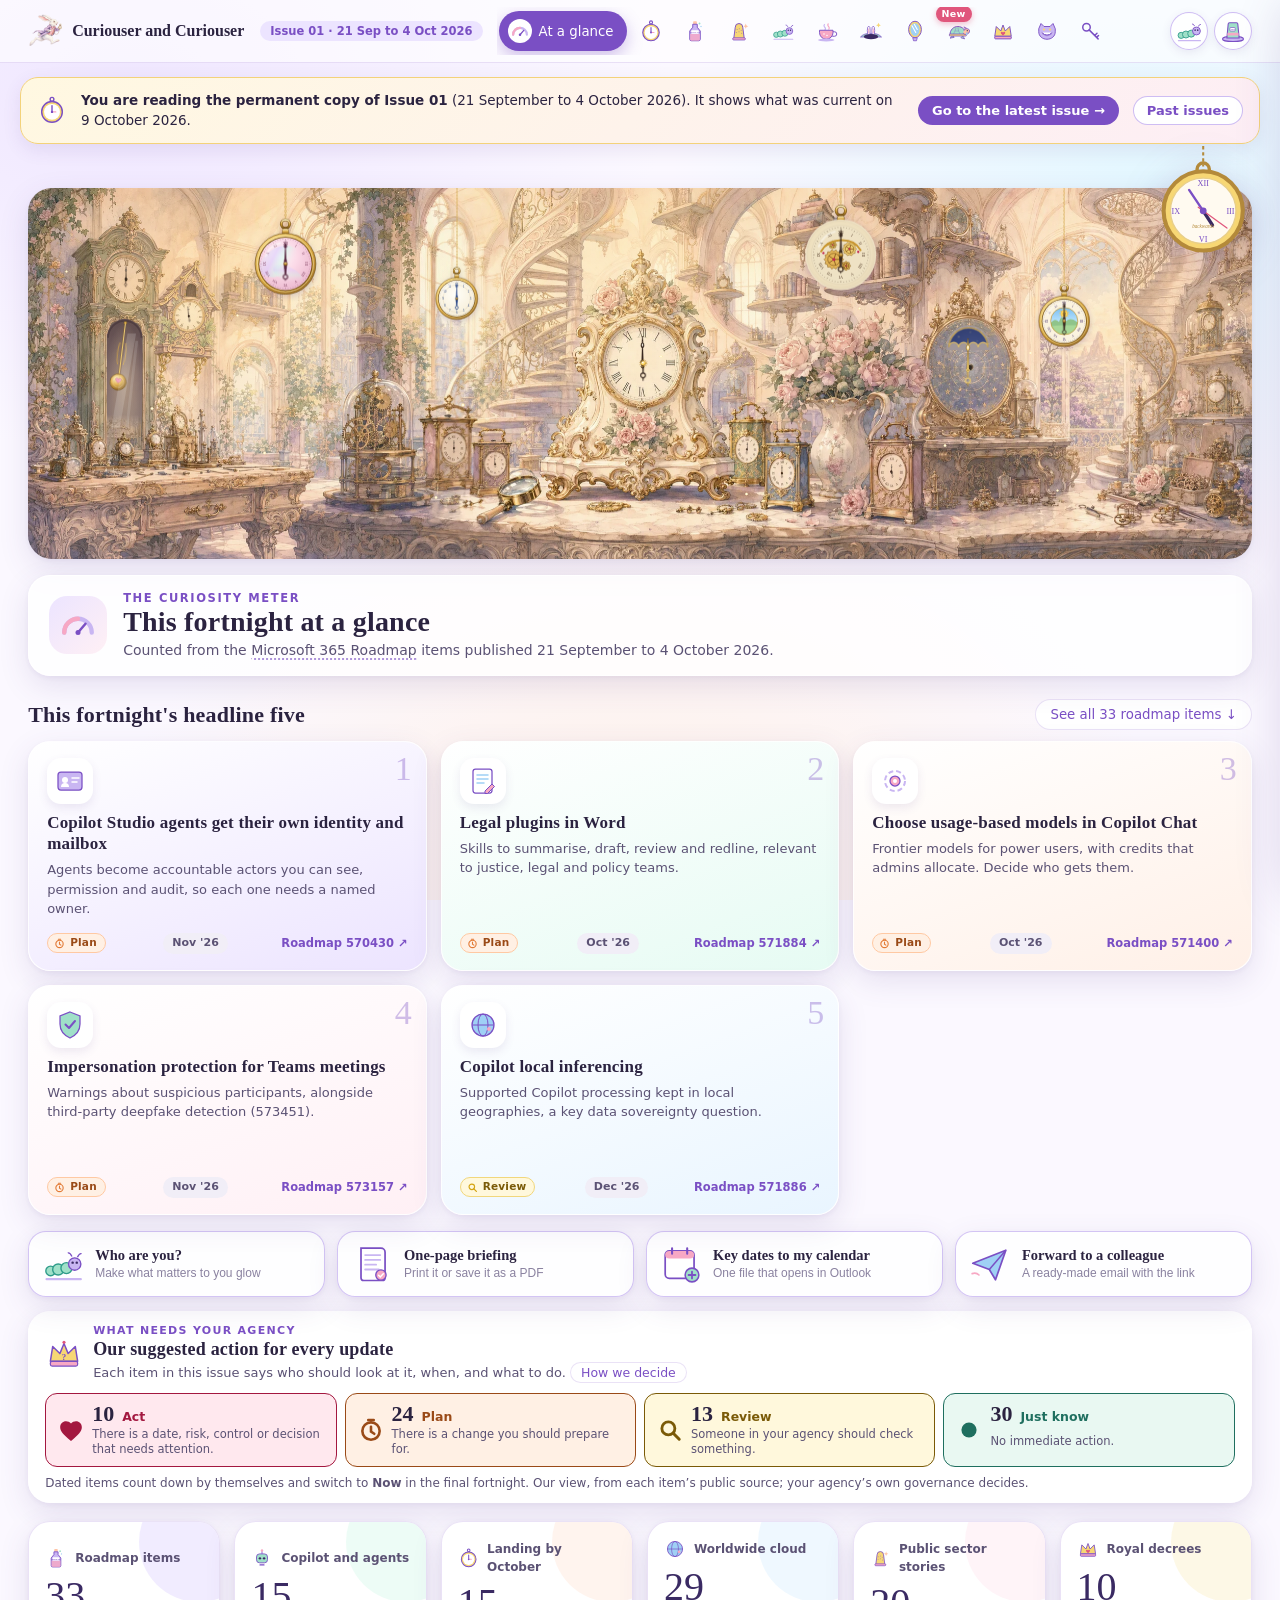
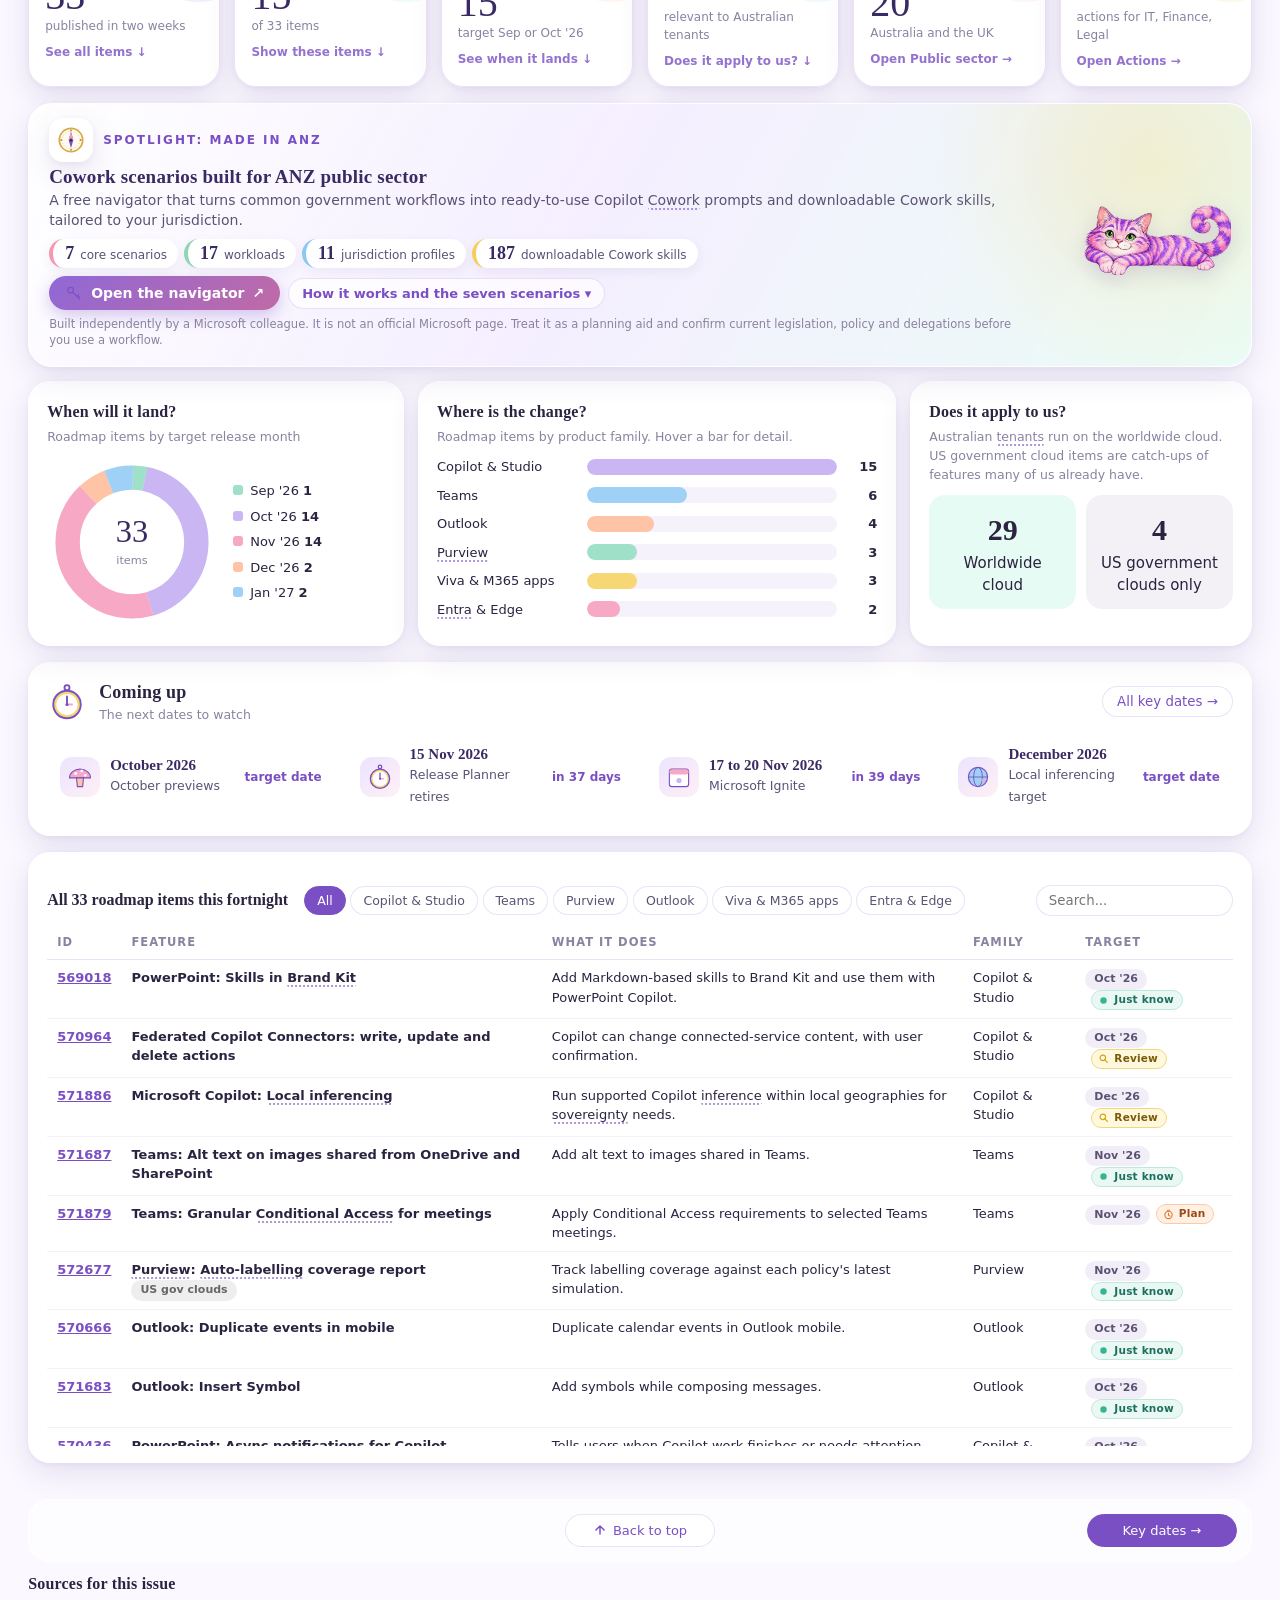
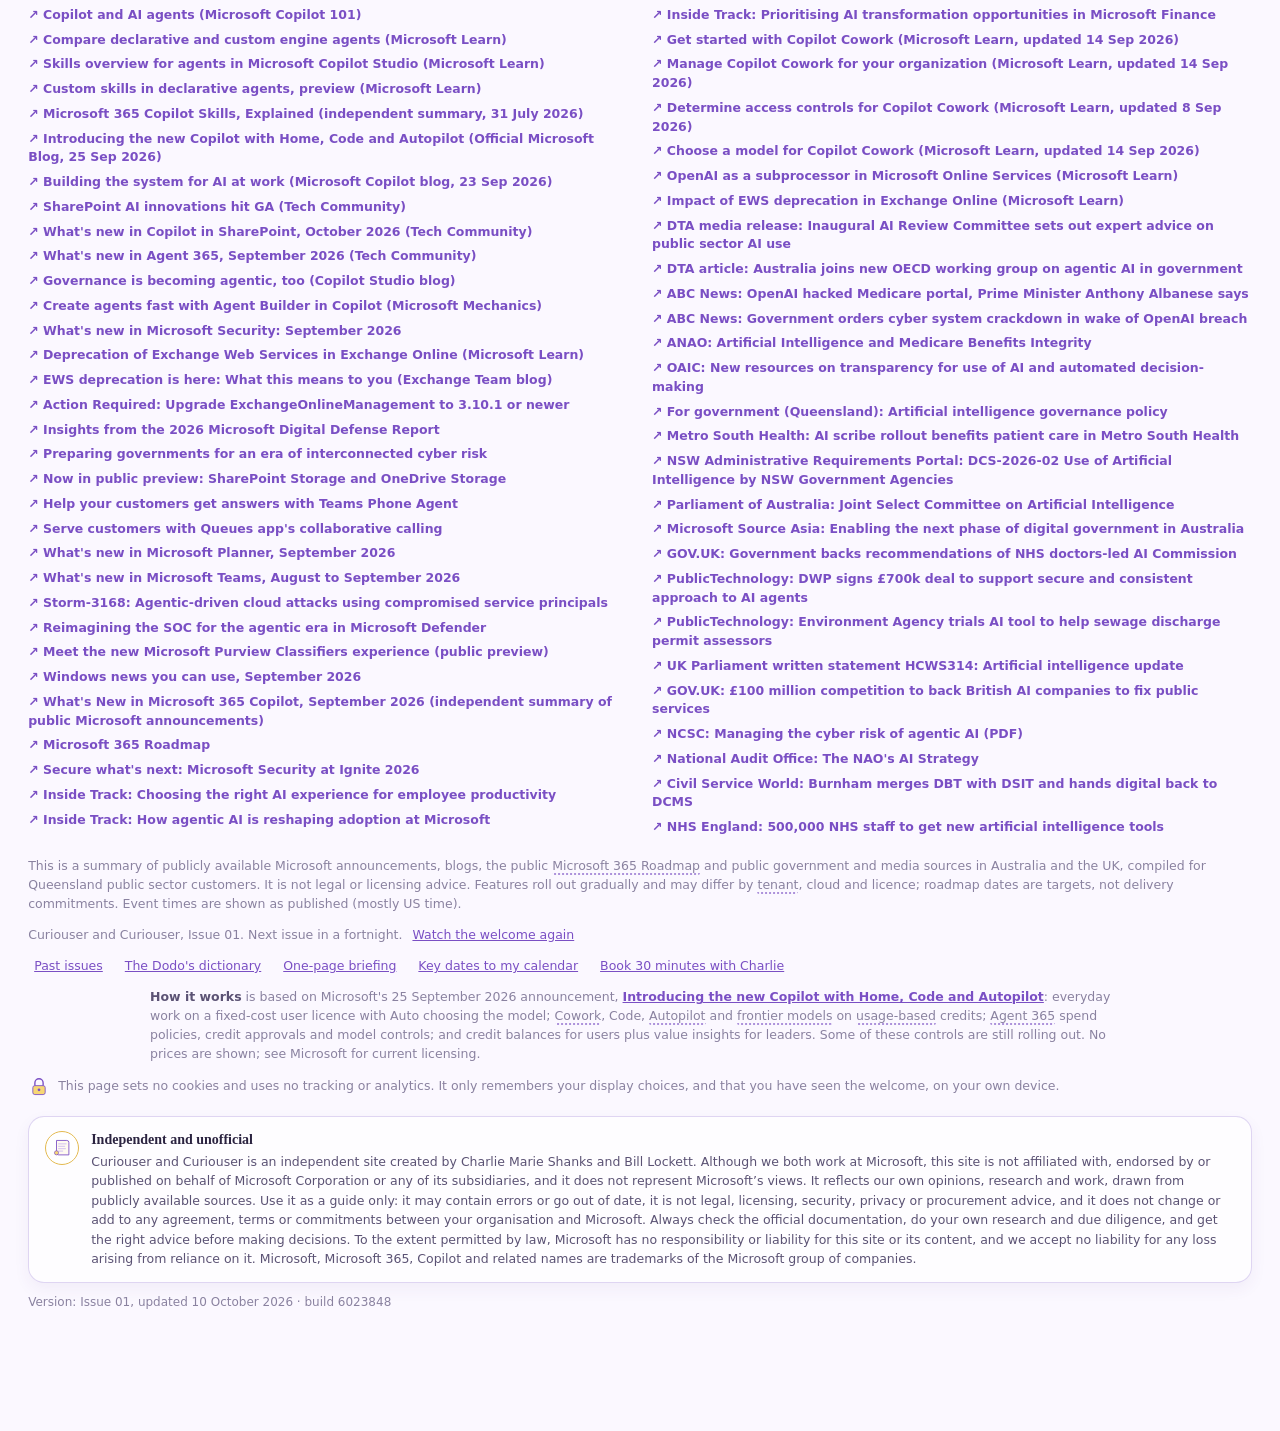
==== issue-01.html @ 0a346a63 "Add files via upload" ====
<!DOCTYPE html>
<html lang="en-AU" dir="ltr">
<head><meta charset="utf-8"><meta name="viewport" content="width=device-width,initial-scale=1"><meta name="color-scheme" content="light">
<meta name="description" content="What&#x27;s new in Microsoft AI, and what it means for Queensland public sector agencies. Issue 01 covers 21 September to 4 October 2026. Built from public sources."><meta name="theme-color" content="#c9b6f2"><link rel="icon" type="image/png" sizes="32x32" href="[data-uri]"><link rel="icon" type="image/png" sizes="16x16" href="[data-uri]"><link rel="icon" type="image/png" sizes="96x96" href="assets/favicon-96.2135ca003a.png"><link rel="apple-touch-icon" sizes="180x180" href="assets/apple-touch-180.22fc357d3d.png">
<meta property="og:type" content="website"><meta property="og:site_name" content="Curiouser and Curiouser"><meta property="og:title" content="Curiouser and Curiouser | Issue 01"><meta property="og:description" content="What&#x27;s new in Microsoft AI, and what it means for Queensland public sector agencies. Issue 01 covers 21 September to 4 October 2026. Built from public sources."><meta property="og:url" content="https://www.curiouserandcuriouser.com.au/"><meta property="og:image" content="https://www.curiouserandcuriouser.com.au/preview.jpg"><meta property="og:image:width" content="1200"><meta property="og:image:height" content="630"><meta property="og:image:alt" content="A Wonderland garden of giant flowers and topiary animals, with the title Curiouser and Curiouser"><meta property="og:locale" content="en_AU">
<meta name="twitter:card" content="summary_large_image"><meta name="twitter:title" content="Curiouser and Curiouser | Issue 01"><meta name="twitter:description" content="What&#x27;s new in Microsoft AI, and what it means for Queensland public sector agencies. Issue 01 covers 21 September to 4 October 2026. Built from public sources."><meta name="twitter:image" content="https://www.curiouserandcuriouser.com.au/preview.jpg">
<script>(function(){try{var P=location.pathname;if(/^https?:$/.test(location.protocol)&&/^\/[^\/.]+$/.test(P)&&!/^\/issue-\d+$/i.test(P))history.replaceState(null,'',P+'/'+location.search+location.hash)}catch(e){}var R=document.documentElement;R.classList.add('ccload');try{var th=localStorage.getItem('cc-theme');if(th==='dark'||(th==='auto'&&matchMedia('(prefers-color-scheme: dark)').matches)){R.classList.add('ccdark');document.write('<link rel="stylesheet" id="ccdarkcss" href="assets/dark.e14eb0d297.css">')}}catch(e){}try{if(localStorage.getItem('cc-calm')==='1')R.classList.add('calm')}catch(e){}try{if(location.hash==='#welcome'||!localStorage.getItem('cc-intro-issue-01'))R.classList.add('ccpre')}catch(e){R.classList.add('ccpre')}
/* lighter effects for modest computers: no graphics chip (virtual desktops), very few cores or little memory. cc-lite 1 forces on, 0 forces off */
var lite=false,why='';try{var f=localStorage.getItem('cc-lite');if(f==='1'){lite=true;why='chosen'}else if(f!=='0'){var n=navigator,c=n.hardwareConcurrency||8,m=n.deviceMemory||0;if(c<=2||(m&&m<=2)||(c<=4&&m&&m<=4)){lite=true;why='device'}if(!lite){var cv=document.createElement('canvas'),gl=cv.getContext('webgl')||cv.getContext('experimental-webgl');if(!gl){lite=true;why='nogl'}else{var d=gl.getExtension('WEBGL_debug_renderer_info'),r=d?String(gl.getParameter(d.UNMASKED_RENDERER_WEBGL)):'';if(/SwiftShader|llvmpipe|softpipe|Basic Render|Software/i.test(r)){lite=true;why='software'}var lc=gl.getExtension('WEBGL_lose_context');if(lc)lc.loseContext()}}}}catch(e){}if(lite){R.classList.add('lite');window.CC_LITE=why}
window.ccP=function(x){var b=document.getElementById('cclbar');if(b)b.style.width=Math.max(6,Math.round(x*100))+'%'};
addEventListener('load',function(){setTimeout(function(){R.classList.remove('ccload');if(!document.getElementById('ix')&&!window.CC_IX_WAIT)R.classList.remove('ccpre')},1500)});})();</script>
<style>#ccl{display:none}html.ccload #ccl,html.ccpre #ccl{display:grid}html.ccload body>*:not(#ccl):not(#ix),html.ccpre body>*:not(#ccl):not(#ix){visibility:hidden!important}html.ccload body,html.ccpre body{background:#fffaf3!important;overflow:hidden}
#ccl{position:fixed;inset:0;z-index:4900;place-items:center;background:radial-gradient(circle at 50% 42%,#ffffff 0%,#fffaf3 42%,#f4ecff 100%);font-family:Georgia,'Times New Roman',serif;color:#3a2a63;transition:opacity .45s ease}
html.ccl-out #ccl{opacity:0;pointer-events:none}
html.ccdark #ccl{background:radial-gradient(circle at 50% 42%,#2a2140 0%,#1b1626 46%,#120f1c 100%);color:#efe8ff}html.ccdark.ccload body,html.ccdark.ccpre body{background:#1b1626!important}html.ccdark .cclc .k{color:#b9a3f2}html.ccdark .cclm{color:#c9bfe0}html.ccdark .cclm2{color:#a59cbc}html.ccdark .cclb{background:rgba(185,163,242,.18)}
.cclc{display:flex;flex-direction:column;align-items:center;gap:10px;text-align:center;padding:24px}
.cclcat{width:96px;height:56px;margin-bottom:-6px}.cclcat .ccg,.cclcat .cce,.cclcat .cco{opacity:0;animation:cclin .7s forwards}.cclcat .ccg{animation-delay:.25s}.cclcat .cce{animation-delay:1.2s}.cclcat .cco{animation-delay:2.4s;animation-duration:1.4s}
.cclw{width:84px;height:84px;filter:drop-shadow(0 6px 14px rgba(84,58,140,.18))}.cclw .h{transform-origin:42px 50px;animation:cclh 3s linear infinite}.cclw .h2{animation-duration:36s}@keyframes cclh{to{transform:rotate(360deg)}}
.cclc b{font:700 26px/1.15 Georgia,serif;letter-spacing:.3px}.cclc .k{font:700 11.5px/1 'Segoe UI',system-ui,sans-serif;letter-spacing:2px;text-transform:uppercase;color:#7a4fc4}
.cclm{font:italic 16px/1.4 Georgia,serif;color:#5b5274}.cclm2{font:13px/1.4 'Segoe UI',system-ui,sans-serif;color:#8a82a0;opacity:0;animation:cclin .8s 7s forwards}@keyframes cclin{to{opacity:1}}
.cclb{width:200px;height:6px;border-radius:99px;background:rgba(122,79,196,.14);overflow:hidden;margin-top:4px}.cclb i{display:block;height:100%;width:6%;border-radius:inherit;background:linear-gradient(90deg,#c9b6f2,#7a4fc4);transition:width .5s ease}
@media (prefers-reduced-motion:reduce){.cclw .h{animation:none}.cclcat .ccg,.cclcat .cce,.cclcat .cco{animation:none;opacity:1}}</style>
<title>Curiouser and Curiouser | Issue 01 | Microsoft AI update for the Queensland public sector</title>
<style>:root{--ink:#2b2340;--ink2:#5b5274;--mute:#8a82a0;--lilac:#c9b6f2;--lilac2:#ece4ff;--mint:#bfeedd;--mint2:#e6fbf3;--peach:#ffd3bd;--peach2:#fff0e7;--sky:#bfe0fb;--sky2:#e9f5ff;--rose:#f7c3d4;--rose2:#fff0f5;--butter:#fbe7a8;--plum:#7a4fc4;--teal:#2f9c8a;--coral:#e0785e;--glass:rgba(255,255,255,.58);--glass2:rgba(255,255,255,.78);--line:rgba(122,79,196,.16);--shadow:0 10px 30px rgba(84,58,140,.13),0 2px 6px rgba(84,58,140,.06);--r:22px;--bg:#fbf8ff;--card:#fff}
@media (prefers-color-scheme: dark){:root{--bg:#fbf8ff}}
*{box-sizing:border-box}
html{scroll-behavior:smooth}
body{margin:0;font-family:"Segoe UI Variable Text","Segoe UI",system-ui,-apple-system,sans-serif;color:var(--ink);background:var(--bg);font-size:15px;line-height:1.5;overflow-x:hidden}
body:before{content:"";position:fixed;inset:0;z-index:-2;background:radial-gradient(900px 600px at 10% 10%,#efe6ff 0,transparent 60%),radial-gradient(800px 600px at 90% 20%,#e3f7ff 0,transparent 60%),radial-gradient(900px 700px at 50% 100%,#fff0e6 0,transparent 60%),var(--bg)}
a{color:var(--plum)}
h1,h2,h3,h4{font-family:"Georgia","Iowan Old Style","Palatino Linotype",serif;font-weight:600;margin:0;letter-spacing:.2px}
.wrap{max-width:1320px;margin:0 auto;padding:0 24px}
/* nav */
.nav{position:sticky;top:0;z-index:50;backdrop-filter:blur(14px) saturate(1.4);-webkit-backdrop-filter:blur(14px) saturate(1.4);background:rgba(255,255,255,.62);border-bottom:1px solid var(--line)}
.nav .wrap{display:flex;align-items:center;gap:14px;height:58px}
.brand{display:flex;align-items:center;gap:10px;font-family:Georgia,serif;font-weight:700;white-space:nowrap}
.brand svg{width:30px;height:30px}
.navlinks{display:flex;gap:4px;overflow-x:auto;scrollbar-width:none;margin-inline-start:auto}
.navlinks::-webkit-scrollbar{display:none}
.navlinks a{white-space:nowrap;text-decoration:none;color:var(--ink2);font-size:13px;padding:7px 11px;border-radius:999px;transition:.25s}
.navlinks a:hover,.navlinks a.on{background:var(--lilac2);color:var(--plum)}
.progress{position:absolute;left:0;bottom:-1px;height:3px;background:linear-gradient(90deg,var(--lilac),var(--rose),var(--peach),var(--mint));width:0}
/* hero */
.hero{position:relative;min-height:640px;display:flex;align-items:flex-end;overflow:hidden}
.hero .bg{position:absolute;inset:0;background-size:cover;background-position:center 60%;transform:scale(1.08);animation:drift 26s ease-in-out infinite alternate}
@keyframes drift{to{transform:scale(1.16) translate(-1.5%,-1%)}}
.hero:after{content:"";position:absolute;inset:0;background:linear-gradient(180deg,rgba(255,255,255,.0) 0%,rgba(251,248,255,.15) 45%,rgba(251,248,255,.95) 100%)}
.hero .wrap{position:relative;z-index:2;width:100%;padding-bottom:40px}
.issue{display:inline-flex;gap:10px;align-items:center;background:var(--glass2);border:1px solid rgba(255,255,255,.9);border-radius:999px;padding:6px 14px 6px 8px;font-size:13px;box-shadow:var(--shadow)}
.issue b{background:var(--plum);color:#fff;border-radius:999px;padding:2px 10px}
.hero h1{font-size:clamp(44px,7vw,92px);line-height:.98;margin:18px 0 8px;color:#3a2a63;text-shadow:0 2px 0 rgba(255,255,255,.7)}
.hero h1 span{display:inline-block;animation:bob 4s ease-in-out infinite}
.hero h1 span:nth-child(2){animation-delay:.6s;font-style:italic;color:var(--plum)}
@keyframes bob{50%{transform:translateY(-6px) rotate(-1deg)}}
.hero p.lede{font-size:19px;max-width:720px;color:var(--ink2);margin:0 0 22px}
.heads{display:grid;grid-template-columns:repeat(3,1fr);gap:16px}
.head{background:var(--glass2);backdrop-filter:blur(12px);-webkit-backdrop-filter:blur(12px);border:1px solid rgba(255,255,255,.9);border-radius:var(--r);padding:16px 18px;box-shadow:var(--shadow);position:relative;transition:transform .35s}
.head:hover{transform:translateY(-6px) rotate(-.4deg)}
.head .n{font-family:Georgia,serif;font-size:34px;color:var(--plum);line-height:1;opacity:.35;position:absolute;inset-inline-end:14px;top:10px}
.head h3{font-size:18px;margin:6px 0 4px}
.head p{margin:0;color:var(--ink2);font-size:14px}
.watch{position:absolute;inset-inline-end:5%;top:90px;width:150px;z-index:2;filter:drop-shadow(0 10px 20px rgba(84,58,140,.25));animation:swing 3.2s ease-in-out infinite;transform-origin:50% 0}
@keyframes swing{0%,100%{transform:rotate(7deg)}50%{transform:rotate(-7deg)}}
.watch .hand{transform-origin:75px 95px;animation:tick 6s steps(60) infinite}
.watch .hand2{transform-origin:75px 95px;animation:tick 60s linear infinite}
@keyframes tick{to{transform:rotate(360deg)}}
.rabbit{position:absolute;bottom:150px;z-index:2;width:70px;animation:hop 14s linear infinite}
@keyframes hop{0%{left:-90px}100%{left:110%}}
.rabbit svg{animation:jump .7s ease-in-out infinite}
@keyframes jump{50%{transform:translateY(-22px) rotate(-6deg)}}
/* falling things */
.faller{position:fixed;top:-40px;z-index:-1;pointer-events:none;opacity:.55;animation:fall linear infinite}
@keyframes fall{to{transform:translateY(110vh) rotate(540deg)}}
/* sections */
section.sec{position:relative;padding:34px 0 30px;scroll-margin-top:64px}
.banner{position:relative;height:190px;border-radius:28px;overflow:hidden;margin-bottom:-70px;box-shadow:var(--shadow)}
.banner .img{position:absolute;inset:-20px 0;background-size:cover;background-position:center;will-change:transform}
.banner:after{content:"";position:absolute;inset:0;background:linear-gradient(180deg,rgba(255,255,255,0) 30%,rgba(251,248,255,.85))}
.sechead{position:relative;z-index:2;display:flex;align-items:center;gap:16px;background:var(--glass2);backdrop-filter:blur(14px);-webkit-backdrop-filter:blur(14px);border:1px solid rgba(255,255,255,.95);border-radius:var(--r);padding:14px 20px;margin:0 22px 22px;box-shadow:var(--shadow)}
.sechead .ico{width:58px;height:58px;flex:none;border-radius:18px;display:grid;place-items:center;background:linear-gradient(135deg,var(--lilac2),var(--rose2))}
.sechead .ico svg{width:40px;height:40px}
.sechead .k{font-size:11.5px;text-transform:uppercase;letter-spacing:1.6px;color:var(--plum);font-weight:700}
.sechead h2{font-size:28px;line-height:1.1}
.sechead p{margin:2px 0 0;color:var(--ink2);font-size:14px}
.sechead .top{margin-inline-start:auto;flex:none;text-decoration:none;font-size:12.5px;color:var(--plum);background:#fff;border:1px solid var(--line);border-radius:999px;padding:7px 12px;display:flex;gap:6px;align-items:center;transition:.25s}
.sechead .top:hover{background:var(--plum);color:#fff}
.sechead .top svg{width:14px;height:14px;animation:upbob 1.6s ease-in-out infinite}
@keyframes upbob{50%{transform:translateY(-3px)}}
/* icon animations */
.a-float{animation:float 3.4s ease-in-out infinite}
@keyframes float{50%{transform:translateY(-4px) rotate(3deg)}}
.a-spin{animation:spin 9s linear infinite;transform-origin:center;transform-box:fill-box}
@keyframes spin{to{transform:rotate(360deg)}}
.a-wobble{animation:wobble 2.6s ease-in-out infinite;transform-origin:center bottom;transform-box:fill-box}
@keyframes wobble{0%,100%{transform:rotate(-6deg)}50%{transform:rotate(6deg)}}
.a-pulse{animation:pulse 2.2s ease-in-out infinite;transform-origin:center;transform-box:fill-box}
@keyframes pulse{50%{transform:scale(1.12)}}
.a-blink{animation:blink 4s ease-in-out infinite}
@keyframes blink{0%,90%,100%{opacity:1}45%{opacity:.25}}
.a-steam{animation:steam 2.4s ease-in-out infinite}
@keyframes steam{0%{opacity:0;transform:translateY(4px)}50%{opacity:1}100%{opacity:0;transform:translateY(-6px)}}
.a-grin{animation:grin 5s ease-in-out infinite}
@keyframes grin{0%,100%{opacity:1}50%{opacity:.15}}
.a-crawl{animation:crawl 1.4s ease-in-out infinite;transform-box:fill-box;transform-origin:center}
@keyframes crawl{50%{transform:scaleX(1.08) translateY(-1px)}}
/* glass card */
.glass{background:var(--glass);backdrop-filter:blur(14px) saturate(1.3);-webkit-backdrop-filter:blur(14px) saturate(1.3);border:1px solid rgba(255,255,255,.9);border-radius:var(--r);box-shadow:var(--shadow)}
.reveal{opacity:0;transform:translateY(26px) scale(.98);transition:opacity .7s ease,transform .7s cubic-bezier(.2,.8,.2,1)}
.reveal.in{opacity:1;transform:none}
/* KPI */
.kpis{display:grid;grid-template-columns:repeat(6,1fr);gap:14px;margin-bottom:16px}
.kpi{padding:16px;position:relative;overflow:hidden;cursor:default}
.kpi .kl{font-size:12px;color:var(--ink2);font-weight:600;display:flex;gap:8px;align-items:center}
.kpi .kl svg{width:22px;height:22px}
.kpi .kv{font-family:Georgia,serif;font-size:40px;line-height:1.05;margin-top:6px;color:#3a2a63}
.kpi .ks{font-size:12px;color:var(--mute)}
.kpi:before{content:"";position:absolute;width:120px;height:120px;border-radius:50%;inset-inline-end:-40px;top:-40px;background:var(--c,var(--lilac2));opacity:.7;transition:.5s}
.kpi:hover:before{transform:scale(1.6)}
.kpi>*{position:relative}
.charts{display:grid;grid-template-columns:1.1fr 1.4fr 1fr;gap:14px}
.chart{padding:18px}
.chart h4{font-size:16px;margin-bottom:4px}
.chart .sub{font-size:12.5px;color:var(--mute);margin-bottom:10px}
.donut{display:flex;align-items:center;gap:16px}
.donut svg{width:170px;height:170px;flex:none}
.legend{display:grid;gap:6px;font-size:13px}
.legend span{display:inline-block;width:10px;height:10px;border-radius:3px;margin-inline-end:7px}
.bars{display:grid;gap:9px}
.bar{display:grid;grid-template-columns:140px 1fr 30px;align-items:center;gap:10px;font-size:13px}
.bar .tr{height:16px;background:rgba(122,79,196,.07);border-radius:9px;overflow:hidden}
.bar .fl{height:100%;width:0;border-radius:9px;transition:width 1.4s cubic-bezier(.2,.8,.2,1)}
.bar b{text-align:end}
.cloudsplit{display:flex;gap:10px;margin-top:8px}
.cloudsplit div{flex:1;border-radius:16px;padding:12px;text-align:center}
.cloudsplit b{display:block;font-family:Georgia,serif;font-size:30px}
.tip{position:fixed;z-index:200;pointer-events:none;background:#2b2340;color:#fff;font-size:12.5px;padding:8px 11px;border-radius:10px;max-width:280px;opacity:0;transform:translateY(6px);transition:opacity .15s,transform .15s;box-shadow:0 8px 20px rgba(0,0,0,.2)}
.tip.on{opacity:1;transform:none}
/* roadmap table */
.rmtools{display:flex;gap:8px;flex-wrap:wrap;align-items:center;margin:16px 0 10px}
.chip{border:1px solid var(--line);background:#fff;border-radius:999px;padding:6px 12px;font-size:12.5px;cursor:pointer;color:var(--ink2);transition:.2s;font-family:inherit}
.chip:hover{border-color:var(--plum)}
.chip.on{background:var(--plum);color:#fff;border-color:var(--plum)}
.rmtable{width:100%;border-collapse:separate;border-spacing:0;font-size:13px}
.rmtable th{text-align:start;font-size:11.5px;text-transform:uppercase;letter-spacing:1px;color:var(--mute);padding:8px 10px;border-bottom:1px solid var(--line);position:sticky;top:0;background:rgba(255,255,255,.95)}
.rmtable td{padding:8px 10px;border-bottom:1px solid rgba(122,79,196,.08);vertical-align:top}
.rmtable tr:hover td{background:rgba(201,182,242,.12)}
.rmscroll{max-height:380px;overflow:auto;border-radius:16px}
.pill{display:inline-block;font-size:11px;font-weight:700;border-radius:999px;padding:2px 9px;white-space:nowrap}
.p-ga{background:#d5f5e8;color:#1f7a5f}.p-roll{background:#dcecff;color:#245c9c}.p-prev{background:#fde9cf;color:#9a5a12}.p-front{background:#ece2ff;color:#6a3fb5}.p-priv{background:#ffe0ea;color:#a33b62}.p-plan{background:#f1eef7;color:#5b5274}.p-us{background:#eee;color:#666}
/* timeline */
.tl{position:relative;padding:30px 10px 10px}
.tl svg.track{position:absolute;left:0;top:58px;width:100%;height:40px}
.tlrow{display:grid;grid-template-columns:repeat(7,1fr);gap:10px;position:relative}
.tln{text-align:center;cursor:pointer}
.tln .dot{width:58px;height:58px;margin:0 auto 10px;border-radius:50%;background:#fff;border:3px solid var(--lilac);display:grid;place-items:center;position:relative;transition:.3s;box-shadow:var(--shadow)}
.tln .dot svg{width:30px;height:30px}
.tln:hover .dot{transform:scale(1.12) rotate(-6deg);border-color:var(--plum)}
.tln.past .dot{border-color:var(--mint);background:var(--mint2)}
.tln .dd{font-family:Georgia,serif;font-size:15px;font-weight:700}
.tln .lab{font-size:13px;font-weight:600;margin:2px 0}
.tln .cd{font-size:11.5px;color:var(--plum);font-weight:700}
.tln .tx{font-size:12.5px;color:var(--ink2);max-height:0;overflow:hidden;transition:max-height .5s;margin-top:4px}
.tln.open .tx,.tln:hover .tx{max-height:160px}
/* masonry */
.filters{display:flex;gap:8px;flex-wrap:wrap;margin:0 0 16px}
.masonry{columns:4 270px;column-gap:16px}
.flip{break-inside:avoid;margin-bottom:16px;perspective:1200px;cursor:pointer;display:block}
.flip .in{position:relative;transition:transform .8s cubic-bezier(.2,.8,.2,1);transform-style:preserve-3d;display:grid}
.flip.f .in{transform:rotateY(180deg)}
.flip .fc,.flip .bc{grid-area:1/1;backface-visibility:hidden;-webkit-backface-visibility:hidden;border-radius:var(--r);padding:16px 18px 14px;background:var(--glass2);border:1px solid rgba(255,255,255,.95);box-shadow:var(--shadow);display:flex;flex-direction:column}
.flip .bc{transform:rotateY(180deg);background:linear-gradient(160deg,#fff 0,var(--tc2,#f6f0ff) 100%)}
.flip .fc:before{content:"";position:absolute;inset:0 0 auto 0;height:6px;border-radius:var(--r) var(--r) 0 0;background:var(--tc,var(--lilac))}
.flip.h1 .fc,.flip.h1 .bc{min-height:210px}.flip.h2 .fc,.flip.h2 .bc{min-height:250px}.flip.h3 .fc,.flip.h3 .bc{min-height:290px}
.flip:hover .fc{transform:translateY(-3px)}
.ftop{display:flex;gap:10px;align-items:center;margin-bottom:8px}
.ftop .ti{width:44px;height:44px;border-radius:14px;display:grid;place-items:center;background:var(--tc2,#f3edff);flex:none}
.ftop .ti svg{width:30px;height:30px}
.ftop .pr{font-size:11px;text-transform:uppercase;letter-spacing:1.2px;color:var(--mute);font-weight:700}
.flip h3{font-size:17.5px;line-height:1.25;margin-bottom:6px}
.flip p{margin:0 0 8px;font-size:13.5px;color:var(--ink2)}
.flip .meta{margin-top:auto;display:flex;justify-content:space-between;align-items:center;gap:8px;font-size:11.5px;color:var(--mute)}
.flip .why{font-size:11px;text-transform:uppercase;letter-spacing:1.3px;font-weight:800;color:var(--plum);margin-bottom:6px}
.flip .bc p{font-size:14px;color:var(--ink)}
.more{border:0;background:var(--plum);color:#fff;border-radius:999px;padding:6px 12px;font-size:12px;cursor:pointer;font-family:inherit;display:inline-flex;gap:6px;align-items:center}
.more:hover{filter:brightness(1.1)}
.hint{font-size:11px;color:var(--mute);display:flex;gap:5px;align-items:center}
.hint svg{width:13px;height:13px;animation:spin 3s linear infinite}
/* drawer */
.scrim{position:fixed;inset:0;background:rgba(43,35,64,.28);backdrop-filter:blur(3px);opacity:0;pointer-events:none;transition:.35s;z-index:90}
.scrim.on{opacity:1;pointer-events:auto}
.drawer{position:fixed;top:0;inset-inline-end:0;height:100%;width:min(480px,94vw);z-index:100;background:rgba(255,255,255,.92);backdrop-filter:blur(18px);-webkit-backdrop-filter:blur(18px);box-shadow:-20px 0 50px rgba(84,58,140,.2);transform:translateX(105%);transition:transform .55s cubic-bezier(.2,.8,.2,1);display:flex;flex-direction:column;border-radius:28px 0 0 28px}
.drawer.on{transform:none}
.drawer .dh{padding:22px 24px 16px;background:linear-gradient(135deg,var(--lilac2),var(--rose2));border-radius:28px 0 0 0;position:relative}
.drawer .dh svg.big{width:56px;height:56px}
.drawer .dh h3{font-size:24px;margin:8px 0 6px}
.drawer .db{padding:18px 24px;overflow:auto;flex:1}
.drawer .db p{color:var(--ink2)}
.drawer .x{position:absolute;inset-inline-end:16px;top:16px;width:38px;height:38px;border-radius:50%;border:0;background:#fff;cursor:pointer;font-size:20px;color:var(--plum);box-shadow:var(--shadow);transition:.3s}
.drawer .x:hover{transform:rotate(90deg)}
.srcs{list-style:none;padding:0;margin:8px 0 0;display:grid;gap:8px}
.srcs li a{display:block;background:#fff;border:1px solid var(--line);border-radius:14px;padding:9px 12px;font-size:13px;text-decoration:none}
.srcs li a:hover{border-color:var(--plum)}
.dlabel{font-size:11px;text-transform:uppercase;letter-spacing:1.4px;font-weight:800;color:var(--plum);margin:16px 0 4px}
/* journey */
.journey{padding:20px;position:relative;overflow:hidden}
.jpath{width:100%;height:220px;display:block}
.jstages{display:grid;grid-template-columns:repeat(6,1fr);gap:10px;margin-top:-6px}
.jst{padding:12px;border-radius:18px;background:rgba(255,255,255,.7);border:1px solid rgba(255,255,255,.95);cursor:pointer;transition:.3s;text-align:center}
.jst:hover,.jst.on{background:#fff;transform:translateY(-5px);box-shadow:var(--shadow)}
.jst.on{outline:2px solid var(--plum)}
.jst .k{font-size:10.5px;text-transform:uppercase;letter-spacing:1.4px;color:var(--plum);font-weight:800}
.jst h4{font-size:15px;margin:3px 0}
.jst .ji{width:40px;height:40px;margin:0 auto 4px}
.jdetail{margin-top:14px;display:grid;grid-template-columns:1.3fr 1fr;gap:16px;padding:18px;border-radius:20px;background:rgba(255,255,255,.75)}
.jdetail h3{font-size:22px}
.jdetail ul{margin:6px 0 0;padding-inline-start:18px}
.jdetail li{margin:4px 0;font-size:14px}
/* tea party */
.party{display:grid;grid-template-columns:1.15fr .85fr;gap:18px;align-items:center}
.table svg{width:100%;height:auto;display:block}
.seat{cursor:pointer}
.seat circle.s{transition:.3s}
.seat:hover circle.s,.seat.on circle.s{stroke:#7a4fc4;stroke-width:4}
.flow{stroke-dasharray:4 10;animation:flowd 1.4s linear infinite}
@keyframes flowd{to{stroke-dashoffset:-28}}
.seatcard{padding:22px;min-height:300px}
.seatcard h3{font-size:24px;margin:6px 0 10px}
.seatcard .row{display:flex;gap:10px;margin:10px 0}
.seatcard .row svg{width:26px;height:26px;flex:none}
.seatcard .lbl{font-size:11px;text-transform:uppercase;letter-spacing:1.3px;font-weight:800;color:var(--plum)}
/* looking glass */
.lg{display:grid;grid-template-columns:1.3fr 1fr;gap:18px}
.lgstage{padding:16px;position:relative}
.lgstage svg{width:100%;height:auto;display:block}
.lgnode rect{transition:.4s}
.lgnode.on rect{stroke:#7a4fc4;stroke-width:3;filter:drop-shadow(0 6px 10px rgba(122,79,196,.3))}
.lgpanel{padding:22px;display:flex;flex-direction:column}
.lgsteps{display:flex;gap:6px;margin:10px 0 14px}
.lgsteps button{flex:1;height:8px;border:0;border-radius:6px;background:rgba(122,79,196,.15);cursor:pointer;padding:0}
.lgsteps button.on{background:var(--plum)}
.lgpanel h3{font-size:22px;margin-bottom:6px}
.lgctl{margin-top:auto;display:flex;gap:8px}
.btn{border:1px solid var(--line);background:#fff;border-radius:999px;padding:8px 14px;cursor:pointer;font-family:inherit;font-size:13px;color:var(--plum);display:inline-flex;gap:6px;align-items:center}
.btn.p{background:var(--plum);color:#fff;border-color:var(--plum)}
/* court */
.court{columns:3 300px;column-gap:16px}
.decree{break-inside:avoid;margin-bottom:16px;padding:16px 18px;position:relative;transition:.3s}
.decree:hover{transform:translateY(-4px)}
.decree .own{display:inline-flex;gap:6px;align-items:center;font-size:11px;font-weight:800;text-transform:uppercase;letter-spacing:1.2px;border-radius:999px;padding:3px 10px}
.decree h3{font-size:17px;margin:8px 0 6px}
.decree p{margin:0;font-size:13.5px;color:var(--ink2)}
.decree .urg{position:absolute;inset-inline-end:14px;top:14px;display:flex;gap:2px}
.decree .urg svg{width:16px;height:16px}
.decree .done{margin-top:10px;display:flex;justify-content:space-between;align-items:center}
.decree.ticked{opacity:.6}
.decree.ticked h3{text-decoration:line-through}
.tick{display:inline-flex;gap:6px;align-items:center;font-size:12px;color:var(--ink2);cursor:pointer;background:none;border:0;font-family:inherit;padding:0}
.tick i{width:18px;height:18px;border-radius:6px;border:2px solid var(--lilac);display:grid;place-items:center;font-style:normal;color:#fff;font-size:12px;transition:.2s}
.decree.ticked .tick i{background:var(--teal);border-color:var(--teal)}
.courtbar{display:flex;align-items:center;gap:14px;margin-bottom:14px;flex-wrap:wrap}
.meter{flex:1;min-width:200px;height:12px;border-radius:8px;background:rgba(122,79,196,.1);overflow:hidden}
.meter i{display:block;height:100%;width:0;background:linear-gradient(90deg,var(--rose),var(--plum));transition:width .6s}
/* horizon */
.horizon{display:grid;grid-template-columns:repeat(auto-fill,minmax(230px,1fr));gap:14px}
.hz{padding:16px;position:relative;overflow:hidden;animation:fadeHz 7s ease-in-out infinite}
.hz:nth-child(2n){animation-delay:1.4s}.hz:nth-child(3n){animation-delay:2.8s}
@keyframes fadeHz{0%,100%{opacity:1}50%{opacity:.62}}
.hz:hover{animation-play-state:paused;opacity:1}
.hz .w{font-size:11.5px;font-weight:800;color:var(--plum);text-transform:uppercase;letter-spacing:1.1px}
.hz h3{font-size:16.5px;margin:6px 0}
.hz p{font-size:13px;color:var(--ink2);margin:0}
.hz svg.grin{position:absolute;inset-inline-end:-10px;bottom:-14px;width:90px;opacity:.22}
/* events + ask */
.two{display:grid;grid-template-columns:1fr 1fr;gap:18px}
.ev{display:flex;gap:12px;align-items:center;padding:12px 14px;border-radius:16px;background:rgba(255,255,255,.75);margin-bottom:10px;text-decoration:none;color:inherit;transition:.25s;border:1px solid transparent}
.ev:hover{border-color:var(--plum);transform:translateX(4px)}
.ev svg{width:34px;height:34px;flex:none}
.ev b{display:block;font-size:14px}
.ev span{font-size:12px;color:var(--mute)}
.ask{padding:22px}
.ask ol{padding-inline-start:20px;margin:8px 0}
.ask li{margin:8px 0}
.foot{padding:30px 0 60px;font-size:12.5px;color:var(--mute)}
.foot .srcgrid{columns:2 340px;column-gap:24px}
.foot .srcgrid a{display:block;margin:0 0 6px;text-decoration:none;color:var(--ink2);break-inside:avoid}
.foot .srcgrid a:hover{color:var(--plum)}
.fab{position:fixed;inset-inline-end:20px;bottom:20px;z-index:60;width:52px;height:52px;border-radius:50%;background:var(--plum);color:#fff;display:grid;place-items:center;box-shadow:0 10px 24px rgba(122,79,196,.4);text-decoration:none;opacity:0;transform:translateY(20px);transition:.35s}
.fab.on{opacity:1;transform:none}
.fab svg{width:22px;height:22px;animation:upbob 1.6s ease-in-out infinite}
@media (max-width:1100px){.kpis{grid-template-columns:repeat(3,1fr)}.charts,.party,.lg,.jdetail,.two{grid-template-columns:1fr}.jstages{grid-template-columns:repeat(3,1fr)}.tlrow{grid-template-columns:repeat(4,1fr)}.heads{grid-template-columns:1fr}.watch{display:none}}
@media (prefers-reduced-motion:reduce){*{animation:none!important;transition:none!important}.reveal{opacity:1;transform:none}}
@media print{.nav,.fab,.faller,.drawer,.scrim{display:none}.reveal{opacity:1;transform:none}}
.rabbit svg{width:70px;height:70px}
.faller svg,div[style*="width:"]>svg,.ji svg,#dhico svg,[data-ico] svg{width:100%;height:100%}
.sechead .top [data-ico]{width:14px;height:14px;display:inline-block}
.fab [data-ico]{width:22px;height:22px;display:block}
#brandIco{width:30px;height:30px;display:inline-block}

/* ---- v2 overrides ---- */
.nav .wrap{height:auto;min-height:62px;padding-top:6px;padding-bottom:6px}
.brand{background:none;border:0;cursor:pointer;color:var(--ink);font-size:16px;padding:0;font-family:Georgia,serif}
.brand img{width:34px;height:34px;object-fit:contain;animation:bob 2.4s ease-in-out infinite}
.tabs{display:flex;gap:4px;overflow-x:auto;scrollbar-width:none;margin-inline-start:auto;padding:4px 2px}
.tabs::-webkit-scrollbar{display:none}
.tab{display:flex;align-items:center;gap:7px;white-space:nowrap;border:1px solid transparent;background:transparent;color:var(--ink2);font:600 13px/1 inherit;font-family:inherit;padding:7px 12px 7px 8px;border-radius:999px;cursor:pointer;transition:.25s}
.tab .ti2{width:24px;height:24px;flex:none}
.tab:hover{background:rgba(255,255,255,.8);border-color:var(--line)}
.tab.on{background:var(--plum);color:#fff;box-shadow:0 6px 16px rgba(122,79,196,.35)}
.tab.on .ti2{background:#fff;border-radius:50%;padding:2px}
.hero{min-height:560px}
.watch{top:70px}
.hare{position:absolute;bottom:36%;z-index:3;left:-160px;animation:hareRun 16s linear infinite;pointer-events:none}
.hare-hop{width:120px;animation:hareHop .62s ease-in-out infinite}
.hare-hop img{width:100%;display:block;filter:drop-shadow(0 8px 10px rgba(84,58,140,.25))}
.hare-say{position:absolute;top:-30px;left:70px;background:#fff;border-radius:14px;padding:4px 10px;font:italic 13px Georgia,serif;color:var(--plum);box-shadow:var(--shadow);white-space:nowrap;opacity:0;animation:say 16s linear infinite}
@keyframes hareRun{0%{left:-160px}100%{left:calc(100% + 160px)}}
@keyframes hareHop{0%,100%{transform:translateY(0) rotate(0)}40%{transform:translateY(-34px) rotate(-5deg)}70%{transform:translateY(-10px) rotate(2deg)}}
@keyframes say{0%,25%{opacity:0}30%,55%{opacity:1}60%,100%{opacity:0}}
.head{text-align:start;font:inherit;color:inherit;cursor:pointer}
.head .go{display:inline-block;margin-top:8px;font-size:12.5px;color:var(--plum);font-weight:700}
.head:hover .go{text-decoration:underline}
#panels{min-height:60vh;scroll-margin-top:var(--navh,70px)}
.panel{display:none;padding:26px 0 10px;animation:panelIn .6s cubic-bezier(.2,.8,.2,1)}
.panel.on{display:block}
@keyframes panelIn{from{opacity:0;transform:translateY(18px)}to{opacity:1;transform:none}}
.pbanner{position:relative;height:200px;border-radius:28px;overflow:hidden;box-shadow:var(--shadow);margin-bottom:-74px}
.pbanner .img{position:absolute;inset:-10px;background-size:cover;background-position:center;animation:drift 30s ease-in-out infinite alternate}
.pbanner:after{content:"";position:absolute;inset:0;background:linear-gradient(180deg,rgba(255,255,255,0) 30%,rgba(251,248,255,.85))}
.phead{position:relative;z-index:2;display:flex;align-items:center;gap:16px;background:var(--glass2);backdrop-filter:blur(14px);-webkit-backdrop-filter:blur(14px);border:1px solid rgba(255,255,255,.95);border-radius:var(--r);padding:14px 20px;margin:0 22px 22px;box-shadow:var(--shadow)}
.phead .ico{width:58px;height:58px;flex:none;border-radius:18px;display:grid;place-items:center;background:linear-gradient(135deg,var(--lilac2),var(--rose2))}
.phead .ico svg{width:40px;height:40px}
.phead .k{font-size:11.5px;text-transform:uppercase;letter-spacing:1.6px;color:var(--plum);font-weight:700}
.phead h2{font-size:28px;line-height:1.1}
.phead p{margin:2px 0 0;color:var(--ink2);font-size:14px}
.pnav{display:flex;justify-content:space-between;align-items:center;gap:10px;margin:26px 0 10px;padding:14px;border-radius:var(--r);background:rgba(255,255,255,.55);border:1px solid rgba(255,255,255,.9)}
.pnav .btn{min-width:150px;justify-content:center}
.btn [data-ico]{width:14px;height:14px;display:inline-block}
.fab{border:0;cursor:pointer}
.fab [data-ico]{width:22px;height:22px}
#rmq{margin-inline-start:auto;border:1px solid var(--line);border-radius:999px;padding:7px 12px;font-family:inherit;min-width:180px}
/* flip back public sector lens */
.flip .ps{margin-top:6px;padding:8px 10px;border-radius:12px;background:rgba(122,79,196,.07);font-size:12.5px;color:var(--ink)}
.flip .ps b{display:block;font-size:10.5px;letter-spacing:1.2px;text-transform:uppercase;color:var(--teal);margin-bottom:2px}
.flip.h1 .fc,.flip.h1 .bc{min-height:280px}.flip.h2 .fc,.flip.h2 .bc{min-height:300px}.flip.h3 .fc,.flip.h3 .bc{min-height:320px}
/* public sector */
.pslead{display:grid;grid-template-columns:repeat(3,1fr);gap:14px;margin-bottom:14px}
.lead{padding:18px;position:relative;overflow:hidden}
.lead .num{font-family:Georgia,serif;font-size:44px;color:var(--plum);line-height:1}
.lead h3{font-size:18px;margin:4px 0 6px}
.lead p{font-size:13.5px;color:var(--ink2);margin:0 0 8px}
.lead .ev{font-size:12px;color:var(--mute)}
.lead .lic{position:absolute;inset-inline-end:12px;top:12px;width:46px;height:46px}
.race{padding:16px 18px;margin-bottom:14px}
.racehead h4{font-size:16px}.racehead .sub{font-size:12.5px;color:var(--mute)}
.racetrack{position:relative;height:210px;margin-top:8px}
.lane{position:absolute;left:96px;right:10px;height:64px;border-radius:40px;background:repeating-linear-gradient(90deg,rgba(255,255,255,.8) 0 18px,rgba(201,182,242,.18) 18px 36px);border:2px dashed rgba(122,79,196,.2)}
.lanelab{position:absolute;left:0;width:88px;font-weight:800;font-size:13px;display:flex;align-items:center;gap:6px;height:64px}
.lanelab i{font-style:normal;font-size:20px}
.runner{position:absolute;width:30px;height:30px;margin:-15px 0 0 -15px;border-radius:50%;border:3px solid #fff;box-shadow:0 4px 10px rgba(84,58,140,.25);cursor:pointer;transition:transform .25s;animation:runbob 1.8s ease-in-out infinite}
.runner:hover{transform:scale(1.35);z-index:3}
@keyframes runbob{50%{margin-top:-21px}}
.monthtick{position:absolute;bottom:0;font-size:11px;color:var(--mute);transform:translateX(-50%)}
.monthtick:before{content:"";position:absolute;left:50%;bottom:16px;height:150px;border-left:1px dotted rgba(122,79,196,.25)}
.psbar{display:grid;grid-template-columns:1fr 1.2fr;gap:14px;align-items:start;margin-bottom:14px}
.psmix{padding:16px 18px}
.psmix h4{font-size:16px}.psmix .sub{font-size:12.5px;color:var(--mute);margin-bottom:8px}
.tb{display:grid;grid-template-columns:150px 1fr 40px;gap:8px;align-items:center;font-size:12.5px;margin:6px 0}
.tb .tr{display:flex;height:16px;border-radius:9px;overflow:hidden;background:rgba(122,79,196,.07)}
.tb .au,.tb .uk{height:100%;width:0;transition:width 1.2s cubic-bezier(.2,.8,.2,1)}
.tb .au{background:#9fe0c8}.tb .uk{background:#9fd0f5}
.psfilters{display:flex;flex-direction:column;gap:10px;padding-top:6px}
.psfilters span{display:flex;flex-wrap:wrap;gap:6px}
.pscard{break-inside:avoid;margin-bottom:16px;padding:16px 18px;cursor:pointer;transition:.3s;position:relative}
.pscard:hover{transform:translateY(-4px)}
.pscard .top{display:flex;gap:8px;align-items:center;flex-wrap:wrap;margin-bottom:6px}
.flag{font-size:11px;font-weight:800;border-radius:999px;padding:3px 9px}
.flag.AU{background:#d5f5e8;color:#1f7a5f}.flag.UK{background:#dcecff;color:#245c9c}
.pscard .d{font-size:11.5px;color:var(--mute)}
.pscard h3{font-size:16.5px;margin:2px 0 6px;line-height:1.25}
.pscard p{font-size:13px;color:var(--ink2);margin:0 0 8px}
.pscard .sw{background:linear-gradient(135deg,var(--lilac2),var(--rose2));border-radius:12px;padding:8px 10px;font-size:12.5px}
.pscard .sw b{display:block;font-size:10.5px;letter-spacing:1.2px;text-transform:uppercase;color:var(--plum)}
.pscard .th{font-size:11px;color:var(--teal);font-weight:800;text-transform:uppercase;letter-spacing:1px}
.older{font-size:10.5px;background:#fdf1cf;color:#8a6300;border-radius:999px;padding:2px 8px;font-weight:700}
.note{font-size:12px;color:var(--mute);margin-top:4px}
/* journey */
.jctl{display:flex;align-items:center;gap:14px;margin:4px 0 10px}
.jtimer{flex:1;height:6px;border-radius:4px;background:rgba(122,79,196,.1);overflow:hidden}
.jtimer i{display:block;height:100%;width:0;background:linear-gradient(90deg,var(--mint),var(--plum))}
.cbody .seg{animation:segb .6s ease-in-out infinite}
.cbody .s2{animation-delay:.15s}.cbody .s3{animation-delay:.3s}
@keyframes segb{50%{transform:translateY(-3px)}}
.jdot circle{transition:fill .4s}
.jdot.reached circle{fill:#c9b6f2}
.jdot.cur circle{fill:#7a4fc4}
.jdot.cur text{fill:#fff}
.jst{position:relative;overflow:hidden}
.jst .bar{position:absolute;left:0;bottom:0;height:4px;width:0;background:var(--plum)}
/* party */
.partywrap{display:grid;grid-template-columns:1.55fr 1fr;gap:18px;align-items:stretch}
.partystage{padding:14px;display:flex;flex-direction:column}
.viewtog{display:flex;gap:6px;margin-bottom:10px}
.tt{position:relative;aspect-ratio:16/10;border-radius:20px;overflow:hidden;background:#f6f0ff}
.ttbg{position:absolute;inset:0;background-size:cover;background-position:center 30%;filter:saturate(.9) blur(1.5px);transform:scale(1.04)}
.tt:before{content:"";position:absolute;inset:0;z-index:1;background:linear-gradient(180deg,rgba(255,255,255,.15) 0,rgba(255,255,255,.45) 40%,rgba(251,248,255,.0) 60%)}
.bunting{position:absolute;left:0;top:0;width:100%;height:20%;z-index:2}
.flagp{transform-box:fill-box;transform-origin:50% 0;animation:flutter 2.4s ease-in-out infinite}
@keyframes flutter{0%,100%{transform:rotate(-5deg)}50%{transform:rotate(5deg)}}
.cloth{position:absolute;left:1%;right:1%;top:43%;bottom:-2%;z-index:2;clip-path:polygon(9% 0,91% 0,100% 100%,0 100%);background:repeating-linear-gradient(90deg,#fff6fb 0 6%,#f3ecff 6% 12%,#eafaf4 12% 18%,#fff3ea 18% 24%);box-shadow:inset 0 30px 40px rgba(122,79,196,.08)}
.cloth:before{content:"";position:absolute;inset:0;background:radial-gradient(ellipse at 50% 0,rgba(255,255,255,.9),transparent 60%)}
.lace{position:absolute;left:0;right:0;top:0;height:14px;background:radial-gradient(circle at 10px 0,transparent 7px,rgba(255,255,255,.95) 8px) 0 0/20px 14px}
.tealines{position:absolute;inset:0;width:100%;height:100%;z-index:3;pointer-events:none}
.tealines path{fill:none;stroke-width:.5;stroke-dasharray:1 1.6;opacity:.0;transition:opacity .4s}
.tealines path.on{opacity:1;animation:flowd 1.2s linear infinite}
.dish{position:absolute;z-index:4;transform:translate(-50%,-100%);cursor:pointer;background:none;border:0;padding:0;display:flex;flex-direction:column;align-items:center}
.dish img{width:100%;display:block;filter:drop-shadow(0 8px 8px rgba(84,58,140,.22));transition:transform .35s cubic-bezier(.2,.8,.2,1),filter .35s}
.dish:hover img{transform:translateY(-8%) rotate(-3deg) scale(1.06)}
.dish.on img{filter:drop-shadow(0 0 10px rgba(255,255,255,1)) drop-shadow(0 0 18px rgba(122,79,196,.65))}
.dish .card{margin-top:-4px;background:#fffaf0;border:1px solid #e8d9b8;border-radius:6px;padding:2px 7px;font:600 10.5px/1.2 Georgia,serif;color:var(--ink);white-space:nowrap;box-shadow:0 3px 6px rgba(84,58,140,.12);transform:rotate(-2deg)}
.dish.on .card{background:var(--plum);color:#fff;border-color:var(--plum)}
.dish.iq .card{font-size:12px}
.steam{position:absolute;z-index:5;width:8%;height:16%;pointer-events:none}
.steam i{position:absolute;bottom:0;width:22%;height:100%;border-radius:50%;border-left:3px solid rgba(255,255,255,.9);animation:steamUp 2.6s ease-in infinite;opacity:0}
.steam i:nth-child(2){left:35%;animation-delay:.8s}.steam i:nth-child(3){left:70%;animation-delay:1.6s}
@keyframes steamUp{0%{opacity:0;transform:translateY(20%) scaleY(.6)}40%{opacity:.9}100%{opacity:0;transform:translateY(-60%) scaleY(1.1) rotate(8deg)}}
.zzz{position:absolute;z-index:6;font:italic 700 18px Georgia,serif;color:var(--plum);pointer-events:none;animation:zz 2.2s ease-out forwards}
@keyframes zz{0%{opacity:0;transform:translate(0,0) scale(.6)}30%{opacity:1}100%{opacity:0;transform:translate(30px,-70px) scale(1.4)}}
.spark{position:absolute;z-index:7;width:9px;height:9px;border-radius:50%;pointer-events:none}
.peek{position:absolute;z-index:6;right:-130px;bottom:30%;width:120px;transition:right .9s cubic-bezier(.2,.8,.2,1)}
.peek img{width:100%;transform:scaleX(-1)}
.peek span{position:absolute;top:-24px;left:-50px;background:#fff;border-radius:12px;padding:3px 9px;font:italic 12.5px Georgia,serif;color:var(--plum);white-space:nowrap;box-shadow:var(--shadow)}
.peek.on{right:-10px}
.riddle{position:absolute;z-index:8;left:50%;top:6%;transform:translate(-50%,-10px);background:#fff;border-radius:16px;padding:8px 14px;font:italic 14px Georgia,serif;color:var(--plum);box-shadow:var(--shadow);opacity:0;transition:.4s;pointer-events:none;max-width:80%;text-align:center}
.riddle.on{opacity:1;transform:translate(-50%,0)}
.plan svg{width:100%;height:auto;display:block}
.ttctl{display:flex;align-items:center;gap:12px;margin-top:12px;flex-wrap:wrap}
.ttctl .sub{font-size:12.5px;color:var(--mute)}
.seatcard{display:flex;flex-direction:column;padding:22px;min-height:0;overflow:auto}
.seatcard .dimg{width:110px;height:110px;object-fit:contain;filter:drop-shadow(0 8px 10px rgba(84,58,140,.2));animation:float 3.4s ease-in-out infinite}
.seatcard .whim{font:italic 15px/1.45 Georgia,serif;color:var(--plum);margin:8px 0 6px}
.seatcard .foot2{margin-top:auto;font-size:12px;color:var(--mute);padding-top:10px}
.seat text.lbl{paint-order:stroke;stroke:#fff;stroke-width:4px;stroke-linejoin:round}
/* looking glass */
.lgsteps button{position:relative;overflow:hidden;background:rgba(122,79,196,.15)}
.lgsteps button i{position:absolute;left:0;top:0;bottom:0;width:0;background:var(--plum)}
.lgsteps button.on{background:rgba(122,79,196,.15)}
#lgsvg .edge{stroke:#e3d9f7;transition:stroke .3s}
#lgsvg .edge.on{stroke:#7a4fc4;animation:flowd 1s linear infinite}
#lgsvg .edge.done{stroke:#c9b6f2}
.lgps{background:linear-gradient(135deg,var(--mint2),var(--sky2));border-radius:14px;padding:10px 12px;font-size:13px;margin-bottom:10px}
.lgps b{display:block;font-size:10.5px;letter-spacing:1.2px;text-transform:uppercase;color:var(--teal)}
/* playing card flutter */
#cardlayer{position:fixed;inset:0;pointer-events:none;z-index:120;overflow:hidden}
.pc{position:absolute;width:46px;height:64px;left:0;top:0;perspective:400px}
.pc .f{width:100%;height:100%;border-radius:6px;background:#fff;border:1.5px solid #f0c8d6;box-shadow:0 6px 14px rgba(84,58,140,.25);display:flex;flex-direction:column;justify-content:space-between;padding:3px 5px;font:700 13px/1 Georgia,serif;color:#d6336c;animation:cardspin 1.1s linear infinite;transform-style:preserve-3d}
.pc .f .m{align-self:center;font-size:24px}
.pc .f .b{align-self:flex-end;transform:rotate(180deg)}
.pc.back .f{background:repeating-linear-gradient(45deg,#c9b6f2 0 5px,#efe6ff 5px 10px);border-color:#fff;color:transparent}
@keyframes cardspin{to{transform:rotateY(360deg)}}
@media (max-width:1100px){.pslead,.psbar,.partywrap{grid-template-columns:1fr}.tab span.l{display:none}.tab{padding:7px}.hare-hop{width:80px}}
@media (prefers-reduced-motion:reduce){.hare,.pc{display:none}}
.tabs{position:relative}

.hare{animation:none;left:-180px;opacity:0}
.hare.go{opacity:1;animation:hareRun 9s linear 1 forwards}
.hare-say{animation:none}
.hare.go .hare-say{animation:say 9s linear 1 forwards}
#watch{cursor:help}

.faller{display:none}

/* wider layout */
.wrap{max-width:1760px;padding:0 clamp(16px,2.2vw,36px)}
.masonry{columns:5 280px}
.court{columns:4 300px}
.horizon{grid-template-columns:repeat(auto-fill,minmax(260px,1fr))}
.pbanner{height:220px}
.heads{grid-template-columns:repeat(3,1fr);gap:20px}
.hero p.lede{max-width:860px}
.partywrap{grid-template-columns:1.7fr 1fr}
.tt{max-height:72vh}

/* key dates, expanded */
.tln{background:none;border:0;font:inherit;color:inherit;padding:0}
.tln .tx{display:none}
.srcnote{display:flex;gap:14px;align-items:center;padding:14px 18px;margin:16px 0 6px;font-size:13.5px;color:var(--ink2)}
.srcnote [data-ico]{display:block;width:44px;height:44px}
.dates{position:relative;padding:20px 0 10px}
.spine{position:absolute;left:50%;top:0;bottom:0;width:6px;margin-left:-3px;border-radius:4px;background:rgba(122,79,196,.12);overflow:hidden}
.spine i{display:block;width:100%;height:0;background:linear-gradient(180deg,var(--mint),var(--plum),var(--rose));transition:height .2s}
.dcard{position:relative;width:50%;padding:0 46px 28px}
.dcard.l{margin-right:50%}
.dcard.r{margin-left:50%}
.dcard .pin{position:absolute;top:18px;width:56px;height:56px;border-radius:50%;background:#fff;border:3px solid var(--lilac);display:grid;place-items:center;box-shadow:var(--shadow);z-index:2;transition:.4s}
.dcard .pin svg{width:32px;height:32px}
.dcard.l .pin{right:-28px}.dcard.r .pin{left:-28px}
.dcard.lit .pin{border-color:var(--plum);transform:scale(1.08)}
.dcard.past .pin{border-color:var(--mint);background:var(--mint2)}
.dglass{padding:18px 20px;position:relative;transition:box-shadow .4s,transform .4s}
.dcard.l .dglass:after,.dcard.r .dglass:after{content:"";position:absolute;top:36px;width:18px;height:18px;background:inherit;transform:rotate(45deg);border:1px solid rgba(255,255,255,.9)}
.dcard.l .dglass:after{right:-9px}.dcard.r .dglass:after{left:-9px}
.dcard.flash .dglass{box-shadow:0 0 0 3px var(--plum),var(--shadow);transform:scale(1.01)}
.dtop{display:flex;justify-content:space-between;align-items:flex-start;gap:10px}
.dday{font-family:Georgia,serif;font-size:24px;font-weight:700;color:#3a2a63;line-height:1.1}
.dcd{font-size:12.5px;font-weight:700;color:var(--mute);margin-top:2px}
.dcd.up{color:var(--plum)}
.dglass h3{font-size:20px;margin:8px 0 6px}
.dgrid{display:grid;grid-template-columns:1fr 1fr;gap:14px}
.dgrid p{margin:2px 0 0;font-size:13.8px;color:var(--ink2)}
.dmean{background:linear-gradient(135deg,var(--lilac2),var(--rose2));border-radius:14px;padding:10px 12px}
.dmean .dlabel{margin-top:0}
.dgrid .dlabel{margin-top:6px}
.dwho{display:flex;flex-wrap:wrap;gap:6px;align-items:center;margin-top:12px}
.whochip{font-size:12px;background:#fff;border:1px solid var(--line);border-radius:999px;padding:3px 10px}
.caveat{display:flex;gap:10px;align-items:center;margin-top:12px;background:#fdf6dc;border-radius:12px;padding:8px 12px;font-size:12.5px;color:#7a5a00}
.caveat svg{width:30px;height:30px;flex:none}
.srccards{display:grid;grid-template-columns:repeat(auto-fit,minmax(min(100%,300px),1fr));gap:10px;margin-top:6px}
.srccards.one{grid-template-columns:1fr}
.srccard{display:flex;gap:12px;align-items:center;padding:11px 12px;border-radius:16px;background:#fff;border:1px solid var(--line);text-decoration:none;color:var(--ink);transition:.25s;position:relative;overflow:hidden}
.srccard:before{content:"";position:absolute;left:0;top:0;bottom:0;width:5px;background:var(--plum)}
.srccard.t-gov:before{background:var(--teal)}.srccard.t-news:before{background:#5a8fd6}.srccard.t-ind:before{background:#e0a03a}
.srccard:hover{border-color:var(--plum);transform:translateY(-2px);box-shadow:var(--shadow)}
.sci{width:38px;height:38px;flex:none;border-radius:12px;background:var(--lilac2);display:grid;place-items:center}
.sci svg{width:28px;height:28px}
.scb{display:flex;flex-direction:column;min-width:0;flex:1}
.sck{font-size:10.5px;font-weight:800;letter-spacing:1.1px;text-transform:uppercase;color:var(--plum)}
.t-ind .sck{color:#a86b00}.t-gov .sck{color:var(--teal)}
.sct{font-size:13.5px;font-weight:600;line-height:1.3;margin:1px 0}
.scu{font-size:11.5px;color:var(--mute)}
.lock{font-size:10px;margin-right:3px}
.sca{flex:none;display:flex;align-items:center;gap:5px;font-size:12px;font-weight:700;color:var(--plum);background:var(--lilac2);border-radius:999px;padding:6px 10px}
.sca svg{width:14px;height:14px;transition:transform .25s}
.srccard:hover .sca{background:var(--plum);color:#fff}
.srccard:hover .sca svg{transform:translate(2px,-2px)}
@media (max-width:1000px){.spine{left:22px}.dcard,.dcard.l,.dcard.r{width:100%;margin:0;padding:0 0 24px 64px}.dcard.l .pin,.dcard.r .pin{left:-6px;right:auto}.dcard.l .dglass:after{display:none}.dcard.r .dglass:after{display:none}.dgrid{grid-template-columns:1fr}}

/* tea table v3: fixed stage */
.tt{aspect-ratio:auto;max-height:none;border-radius:20px;overflow:hidden;position:relative;background:#eef6e8}
.ttin{position:absolute;left:0;top:0;width:1600px;height:1000px;transform-origin:0 0}
.ttin .ttbg{position:absolute;inset:0;background-size:cover;background-position:center 40%;filter:none;transform:none}
.ttin:before{content:"";position:absolute;inset:0;background:linear-gradient(180deg,rgba(255,255,255,0) 40%,rgba(255,255,255,.18) 100%);z-index:1}
.ttin .bunting{position:absolute;left:0;top:0;width:1600px;height:200px;z-index:2}
.ttin .table{position:absolute;inset:0;width:1600px;height:1000px;z-index:3}
#guests,#dishes,#cards,#fx{position:absolute;inset:0;z-index:4}
#cards{z-index:6}#fx{z-index:7;pointer-events:none}
#guests{z-index:5}
.dish{position:absolute;transform:none;background:none;border:0;padding:0;cursor:pointer;display:block}
.dish.b{z-index:1}.dish.f{z-index:2}
.dish img{width:100%;height:100%;object-fit:contain;display:block;filter:drop-shadow(0 10px 8px rgba(84,58,140,.22));transform-origin:50% 92%;transition:transform .35s cubic-bezier(.2,.8,.2,1),filter .35s}
.dish:hover img{transform:translateY(-4%) scale(1.04)}
.dish.on img{filter:drop-shadow(0 0 6px #fff) drop-shadow(0 0 22px rgba(122,79,196,.7))}
.dish.iq img{transform-origin:40% 95%}
.dish.sip img{animation:sip .7s ease}
@keyframes sip{40%{transform:scale(1.08)}}
.pcard{position:absolute;top:760px;width:184px;min-height:62px;display:grid;place-items:center;text-align:center;background:#fffaf0;border:2px solid #e8d9b8;border-radius:12px;padding:6px 10px;font:600 19px/1.15 Georgia,serif;color:#3a2a63;box-shadow:0 4px 10px rgba(84,58,140,.14);cursor:pointer;transition:.25s}
.pcard:before{content:"";position:absolute;inset:4px;border:1px dashed #e8c7d5;border-radius:8px;pointer-events:none}
.pcard:nth-child(odd){transform:rotate(-1.5deg)}.pcard:nth-child(even){transform:rotate(1.5deg)}
.pcard:hover{transform:translateY(-4px) rotate(0);border-color:#c9b6f2}
.pcard.on{background:#7a4fc4;color:#fff;border-color:#7a4fc4}.pcard.on:before{border-color:rgba(255,255,255,.5)}
.pick{position:absolute;width:160px;background:none;border:0;padding:0;cursor:pointer;display:flex;flex-direction:column;align-items:center;transform-origin:50% 100%;animation:pickSway 4s ease-in-out infinite}
.pick:nth-child(2n){animation-delay:-1.3s}.pick:nth-child(3n){animation-delay:-2.6s}
@keyframes pickSway{0%,100%{transform:rotate(-2deg)}50%{transform:rotate(2deg)}}
.pick span{order:1;background:#f3ecff;border:2px solid #c9b6f2;border-radius:10px;padding:5px 12px;font:600 18px/1.15 Georgia,serif;color:#3a2a63;box-shadow:0 4px 10px rgba(84,58,140,.14);text-align:center;max-width:170px}
.pick i{order:2;width:3px;height:26px;background:linear-gradient(#d4b16a,#b48a3a);border-radius:2px}
.pick:hover span{background:#fff}
.pick.on span{background:#7a4fc4;color:#fff;border-color:#7a4fc4}
.dish.iq+.x{}
.guest{position:absolute;background:none;border:0;padding:0;cursor:pointer}
.guest img{width:100%;display:block;filter:drop-shadow(0 10px 8px rgba(60,40,20,.2));transform-origin:50% 100%}
.g-bob img{animation:gbob 3.6s ease-in-out infinite}
.g-toast img{animation:gtoast 4.2s ease-in-out infinite}
.g-nibble img{animation:gnib 1.8s ease-in-out infinite}
@keyframes gbob{50%{transform:translateY(-6px) rotate(1deg)}}
@keyframes gtoast{0%,100%{transform:scaleX(-1) rotate(0)}50%{transform:scaleX(-1) rotate(-2.5deg)}}
@keyframes gnib{50%{transform:translateY(-3px) scale(1.02)}}
.drop{position:absolute;width:13px;height:13px;border-radius:50% 50% 50% 0;box-shadow:0 0 6px rgba(255,255,255,.9)}
.spark{width:12px;height:12px}
.steam{width:70px;height:110px}
.steam.s2{width:50px;height:80px}
.steam i{border-left-width:5px}
.zzz{font-size:30px}
.peek{right:auto;left:-200px;bottom:auto;top:470px;width:150px;transition:none;z-index:1}
.peek.on{animation:peekRun 6s linear 1}
@keyframes peekRun{0%{left:-200px}100%{left:1700px}}
.peek img{transform:none}
.peek span{left:60px;top:-34px;font-size:18px}
.riddle{top:120px;font-size:22px;padding:12px 20px;max-width:900px}

/* v4: slower single rabbit run */
.hare.go{animation:hareRun 17s linear 1 forwards}
.hare.go .hare-say{animation:say 17s linear 1 forwards}
.hare-hop{animation-duration:.9s}
/* v4: hero image visible */
.hero{min-height:640px}
.hero .bg{background-position:center 58%;transform:none;animation:heroDrift 40s ease-in-out infinite alternate}
@keyframes heroDrift{from{transform:scale(1.02)}to{transform:scale(1.07) translate(-1%,-1%)}}
.hero:after{background:linear-gradient(180deg,rgba(251,248,255,0) 0%,rgba(251,248,255,0) 52%,rgba(251,248,255,.75) 82%,rgba(251,248,255,.97) 100%)}
.hero h1{color:#33245c;text-shadow:0 2px 12px rgba(255,255,255,.85),0 0 2px #fff}
.hero p.lede{display:inline-block;background:rgba(255,255,255,.72);backdrop-filter:blur(8px);-webkit-backdrop-filter:blur(8px);border:1px solid rgba(255,255,255,.9);border-radius:18px;padding:10px 16px;color:var(--ink)}
/* v4: section paintings shown whole, in a gilt frame */
.pbanner{display:grid;grid-template-columns:auto 1fr;gap:26px;align-items:center;height:auto;margin-bottom:22px;padding:20px;border-radius:28px;position:relative;overflow:hidden;box-shadow:var(--shadow)}
.pbanner:after{display:none}
.pbblur{position:absolute;inset:-40px;background-size:cover;background-position:center;filter:blur(22px) saturate(1.1);opacity:.55;transform:scale(1.1)}
.pframe{position:relative;margin:0;height:230px;aspect-ratio:16/9;padding:9px;border-radius:14px;background:linear-gradient(135deg,#f6dc8a,#c99a3d 40%,#f8e7a8 60%,#b9862f);box-shadow:0 12px 26px rgba(84,58,140,.25),inset 0 0 0 2px rgba(255,255,255,.5);animation:frameFloat 6s ease-in-out infinite}
.pframe:before{content:"";position:absolute;inset:4px;border-radius:10px;border:1px dashed rgba(255,255,255,.7);pointer-events:none;z-index:2}
.pframe img{width:100%;height:100%;object-fit:contain;display:block;border-radius:8px;background:#fff}
@keyframes frameFloat{50%{transform:translateY(-4px) rotate(-.4deg)}}
.pbanner .phead{margin:0;position:relative;z-index:1}
@media (max-width:1000px){.pbanner{grid-template-columns:1fr}.pframe{height:auto;width:100%}}

/* v4: key dates as one open card, picked from the strip */
.tln{cursor:pointer;border-radius:18px;padding:10px 4px 12px;transition:.3s}
.tln:hover{background:rgba(255,255,255,.6)}
.tln.sel{background:#fff;box-shadow:var(--shadow)}
.tln.sel .dot{border-color:var(--plum);transform:scale(1.12)}
.tln.sel:after{content:"";display:block;width:16px;height:16px;margin:8px auto -20px;background:#fff;transform:rotate(45deg);box-shadow:4px 4px 8px rgba(84,58,140,.08)}
.dates{padding:18px 0 0}
.dates.swap .dd2{animation:panelIn .5s cubic-bezier(.2,.8,.2,1)}
.dd2{display:grid;grid-template-columns:1.6fr 1fr;gap:22px;padding:22px 24px}
.dwhen{display:flex;gap:14px;align-items:center}
.dico{width:58px;height:58px;border-radius:18px;background:linear-gradient(135deg,var(--lilac2),var(--rose2));display:grid;place-items:center}
.dico svg{width:40px;height:40px}
.dd2 .dday{font-size:30px}
.dd2 h3{font-size:24px;margin:12px 0 8px}
.dd2 .dgrid p{font-size:14.5px}
.dside{border-inline-start:1px solid var(--line);padding-inline-start:22px;display:flex;flex-direction:column}
.srchelp{display:flex;gap:10px;align-items:center;font-size:12.5px;color:var(--mute);margin:12px 0}
.srchelp svg{width:30px;height:30px;flex:none}
.dnav{margin-top:auto;display:flex;justify-content:space-between;align-items:center;gap:10px;font-size:12.5px;color:var(--mute)}
@media (max-width:1000px){.dd2{grid-template-columns:1fr}.dside{border:0;padding:0}}

/* v4: race track with treats */
.racetrack{height:262px}
.lane{left:170px;right:12px;height:64px}
.lanelab{width:160px;font-size:14px;gap:8px;padding-inline-start:6px}
.runner{width:44px;height:44px;margin:-22px 0 0 -22px;padding:5px;border-radius:50%;background:#fff;border:3px solid var(--rc,#c9b6f2);box-shadow:0 5px 12px rgba(84,58,140,.22);cursor:pointer;display:grid;place-items:center;animation:treatHop 2.2s ease-in-out infinite}
.runner svg{width:100%;height:100%}
.runner:hover{transform:scale(1.45) rotate(-8deg);z-index:4;animation-play-state:paused}
@keyframes treatHop{0%,100%{margin-top:-22px}40%{margin-top:-30px}60%{margin-top:-24px}}
.monthtick{bottom:46px}
.monthtick:before{bottom:16px;height:178px}
.racenote{position:absolute;left:178px;bottom:22px;font-size:11.5px;color:var(--mute)}
.racelegend{position:absolute;left:178px;bottom:0;display:flex;gap:14px;flex-wrap:wrap;font-size:11.5px;color:var(--ink2)}
.racelegend i{display:inline-block;width:12px;height:12px;border-radius:50%;border:3px solid;margin-inline-end:5px;vertical-align:-2px;background:#fff}

/* v4: richer frontier journey with animated previews */
.jdetail{grid-template-columns:1.15fr 1fr .9fr;gap:22px;align-items:start}
.jcol h3{font-size:24px}
.jblock{margin-top:12px}
.jblock p{margin:2px 0 0;font-size:14px;color:var(--ink2)}
.jblock ul{margin:4px 0 0;padding-inline-start:18px}
.jblock li{font-size:14px;margin:3px 0}
.jblock.why{background:linear-gradient(135deg,var(--mint2),var(--sky2));border-radius:14px;padding:10px 12px}
.jblock.story{background:linear-gradient(135deg,var(--lilac2),var(--rose2));border-radius:14px;padding:10px 12px}
.jblock .dlabel{margin-top:0}
.jnew{list-style:none;padding:0;margin:6px 0 0}
.jnew li{display:flex;gap:8px;align-items:center;font-size:14px;margin:6px 0}
.jnew svg{width:26px;height:26px;flex:none}
.pvwrap{border-radius:16px;overflow:hidden;background:#fff;box-shadow:0 14px 30px rgba(84,58,140,.18);border:1px solid var(--line)}
.pvbar{display:flex;align-items:center;gap:6px;padding:9px 12px;background:linear-gradient(90deg,#f3edff,#fff0f5);border-bottom:1px solid var(--line);font-size:12.5px;font-weight:700;color:var(--ink)}
.pvbar i{width:10px;height:10px;border-radius:50%;background:#f7a8c4}.pvbar i:nth-child(2){background:#f7d774}.pvbar i:nth-child(3){background:#9fe0c8}
.pvbar span{margin-inline-start:8px}
.pvbar em{margin-inline-start:auto;font-style:normal;font-size:10.5px;font-weight:800;letter-spacing:1px;text-transform:uppercase;color:var(--plum);background:#fff;border-radius:999px;padding:2px 8px}
.pvbody{height:300px;overflow:hidden;padding:14px;display:flex;flex-direction:column;gap:8px;background:linear-gradient(180deg,#fff,#fbf8ff)}
.pvnote{font-size:11.5px;color:var(--mute);margin:8px 2px 0}
.pvi{animation:pvIn .45s cubic-bezier(.2,.8,.2,1) both;font-size:13px;line-height:1.45}
@keyframes pvIn{from{opacity:0;transform:translateY(8px)}to{opacity:1;transform:none}}
.pu{align-self:flex-end;max-width:85%;background:#7a4fc4;color:#fff;border-radius:14px 14px 4px 14px;padding:8px 12px}
.pa{align-self:flex-start;max-width:90%;background:#f3edff;border-radius:14px 14px 14px 4px;padding:8px 12px}
.pa.think{padding:10px 14px}
.dots i{display:inline-block;width:6px;height:6px;margin:0 2px;border-radius:50%;background:#7a4fc4;animation:dotb 1s infinite}
.dots i:nth-child(2){animation-delay:.15s}.dots i:nth-child(3){animation-delay:.3s}
@keyframes dotb{50%{transform:translateY(-4px);opacity:.4}}
.caret{display:inline-block;width:2px;height:13px;background:#7a4fc4;vertical-align:-2px;margin-inline-start:2px;animation:blink 1s infinite}
.pc .cite{display:inline-flex;align-items:center;gap:6px;font-size:11.5px;background:#fff;border:1px solid var(--line);border-radius:999px;padding:3px 10px;color:var(--plum)}
.pc svg{width:16px;height:16px}
.pv-doc{background:repeating-linear-gradient(180deg,#fff 0 26px,#fbf8ff 26px 27px)}
.ph{font-family:Georgia,serif;font-size:16px;border-bottom:2px solid #c9b6f2;padding-bottom:4px}
.pl{background:linear-gradient(90deg,rgba(247,215,116,.35),transparent);border-radius:4px;padding:2px 6px}
.pm{font-size:11.5px;color:var(--plum);font-weight:700}
.pt{display:flex;gap:10px;align-items:center;background:#fff;border:1px solid var(--line);border-radius:12px;padding:8px 10px}
.pt .tk{width:18px;height:18px;border-radius:6px;border:2px solid #c9b6f2;position:relative;flex:none;animation:tick 0s .6s forwards}
.pt .tk:after{content:"";position:absolute;inset:0;background:#2f9c8a;border-radius:4px;transform:scale(0);animation:tkf .3s .6s forwards}
@keyframes tkf{to{transform:scale(1)}}
.pd,.pok{background:linear-gradient(135deg,var(--mint2),var(--sky2));border-radius:12px;padding:10px 12px;font-weight:700;display:flex;justify-content:space-between;align-items:center}
.pok button{border:0;background:#7a4fc4;color:#fff;border-radius:999px;padding:5px 12px;font:inherit;font-size:12px;animation:pulse 1.6s infinite}
.pr{font-family:Georgia,serif}
.pe{display:grid;grid-template-columns:44px 1fr;gap:8px;border-inline-start:3px solid #c9b6f2;padding:4px 0 4px 10px}
.pe em{font-style:normal;font-weight:800;color:var(--plum);font-size:12px}
.pv-dash{display:grid;grid-template-columns:repeat(3,1fr);grid-auto-rows:min-content;align-content:start}
.pk{background:#fff;border:1px solid var(--line);border-radius:12px;padding:8px;text-align:center}
.pk em{display:block;font-style:normal;font-size:10.5px;color:var(--mute);text-transform:uppercase;letter-spacing:.8px}
.pk b{font-family:Georgia,serif;font-size:24px;color:#3a2a63}
.prow{grid-column:1/-1;display:grid;grid-template-columns:1.3fr 1.3fr auto;gap:8px;align-items:center;background:#fff;border:1px solid var(--line);border-radius:10px;padding:7px 10px;font-size:12.5px}
.prow .st{font-style:normal;font-size:11px;font-weight:800;border-radius:999px;padding:2px 9px;background:#d5f5e8;color:#1f7a5f}
.prow .st.off{background:#ffe0ea;color:#a33b62}
@media (max-width:1200px){.jdetail{grid-template-columns:1fr}}

/* v4: the hall of doors */
.lg.lg3{grid-template-columns:minmax(300px,.9fr) 1.25fr .95fr}
.hall{padding:12px;display:flex;flex-direction:column;gap:10px}
.hallin{position:relative;border-radius:16px;overflow:hidden;aspect-ratio:1/1;box-shadow:inset 0 0 0 3px rgba(255,255,255,.7)}
.hallin img{width:100%;height:100%;object-fit:cover;display:block}
.hot{position:absolute;width:0;height:0;opacity:0;transition:opacity .5s}
.hot.on{opacity:1}
.hot i{position:absolute;left:-22px;top:-22px;width:44px;height:44px;border-radius:50%;border:3px solid #fff;box-shadow:0 0 0 4px rgba(122,79,196,.55),0 0 24px 8px rgba(247,215,116,.75);animation:hotPulse 1.6s ease-in-out infinite}
.hot.ghost i{width:34px;height:34px;left:-17px;top:-17px;box-shadow:0 0 0 3px rgba(122,79,196,.4),0 0 18px 6px rgba(159,224,200,.7)}
@keyframes hotPulse{50%{transform:scale(1.18)}}
.hot span{position:absolute;left:50%;top:30px;transform:translateX(-50%);white-space:nowrap;background:#fff;color:var(--plum);font:italic 600 12.5px Georgia,serif;border-radius:999px;padding:4px 10px;box-shadow:var(--shadow)}
.hot[style*="left:88%"] span,.hot[style*="left:84%"] span{left:auto;right:-14px;transform:none}
.faller2{position:absolute;left:46%;top:45%;width:0;height:0;pointer-events:none}
.faller2 span{position:absolute;width:44px;height:44px;display:block}
.faller2 svg{width:100%;height:100%}
.chap{background:linear-gradient(135deg,var(--lilac2),var(--rose2));border-radius:14px;padding:10px 12px;font-size:13.5px;min-height:74px}
.chap b{display:block;font-family:Georgia,serif;font-size:16px;color:var(--plum)}
@media (max-width:1300px){.lg.lg3{grid-template-columns:1fr 1fr}.lg.lg3 .lgpanel{grid-column:1/-1}}
@media (max-width:800px){.lg.lg3{grid-template-columns:1fr}}

/* v4: royal invitations */
.invites{padding:4px}
.invhead{display:flex;gap:12px;align-items:center;margin-bottom:12px}
.invhead [data-ico]{width:46px;height:46px;display:block;flex:none}
.invhead h3{font-size:22px}.invhead p{margin:2px 0 0;font-size:13px;color:var(--ink2)}
.envs{display:grid;grid-template-columns:repeat(auto-fill,minmax(250px,1fr));gap:22px 18px}
.env{position:relative;height:230px;cursor:pointer;transform:rotate(var(--rot));transition:transform .4s,height .5s;perspective:900px}
.env:hover{transform:rotate(0) translateY(-4px)}
.env.open{height:430px;transform:none;z-index:3}
.envback{position:absolute;inset:0;top:auto;height:230px;border-radius:12px;background:linear-gradient(160deg,#fde2ec,#f3e3ff);box-shadow:0 12px 26px rgba(84,58,140,.2)}
.env.open .envback{bottom:0}
.letter{position:absolute;left:12px;right:12px;bottom:14px;height:200px;background:#fffaf0;border-radius:8px;padding:14px 14px 12px;box-shadow:0 4px 12px rgba(84,58,140,.15);transition:height .55s cubic-bezier(.2,.8,.2,1),transform .55s;overflow:hidden;border:1px solid #efdcc0;display:flex;flex-direction:column;gap:6px}
.letter:before{content:"";position:absolute;inset:6px;border:1px solid #f0c8d6;border-radius:6px;pointer-events:none}
.env.open .letter{height:400px;z-index:2}
.lhead{font:700 17px Georgia,serif;color:#c2185b;text-align:center;display:flex;justify-content:center;gap:10px;align-items:center}
.suit{font-size:16px}
.lsub{font:italic 13px Georgia,serif;color:var(--ink2);text-align:center}
.ltitle{font:700 17px/1.3 Georgia,serif;color:#3a2a63;text-align:center;margin:4px 0}
.ldate{display:flex;gap:8px;align-items:center;justify-content:center;font-size:13px;font-weight:700;color:var(--plum)}
.ldate svg{width:24px;height:24px}
.letter .srccard{margin-top:auto}
.envfront{position:absolute;left:0;right:0;bottom:0;height:150px;border-radius:0 0 12px 12px;background:linear-gradient(170deg,#f7c3d4,#e9d8ff);clip-path:polygon(0 0,50% 45%,100% 0,100% 100%,0 100%);z-index:3;transition:opacity .4s;display:flex;flex-direction:column;justify-content:flex-end;align-items:center;padding:0 12px 12px;text-align:center}
.flap{position:absolute;left:0;right:0;top:0;height:120px;background:linear-gradient(180deg,#f5b6cb,#efc9df);clip-path:polygon(0 0,100% 0,50% 100%);border-radius:12px 12px 0 0;z-index:4;transform-origin:50% 0;transition:transform .55s cubic-bezier(.2,.8,.2,1),z-index 0s .25s}
.env.open .flap{transform:rotateX(180deg);z-index:1}
.env.open .envfront{opacity:0;pointer-events:none}
.seal{position:absolute;left:50%;top:-6px;transform:translateX(-50%);width:54px;height:54px;border-radius:50%;background:radial-gradient(circle at 35% 30%,#ef5b84,#b3194a);color:#fff;display:grid;place-items:center;font-size:24px;box-shadow:0 4px 10px rgba(120,0,40,.35);z-index:5;animation:pulse 2.4s ease-in-out infinite}
.envfront .seal{top:22px}
.to{font:italic 12px Georgia,serif;color:#7a3a5a}
.peekt{font:700 14px/1.25 Georgia,serif;color:#3a2a63;margin:4px 0}
.heartpop{position:fixed;z-index:150;color:#e0567c;font-size:18px;pointer-events:none}
.askhead{display:flex;gap:12px;align-items:center}
.askhead img{width:84px;animation:gbob 3.6s ease-in-out infinite}
.qs li{padding:10px 12px;border-radius:12px;background:rgba(255,255,255,.7);margin:10px 0;list-style-position:inside}

/* v5: full painting shown whole inside the banner, no frame */
.pbanner{display:block;position:relative;height:clamp(340px,30vw,540px);padding:0;margin-bottom:0;border-radius:28px;overflow:hidden;box-shadow:var(--shadow);gap:0}
.pbblur{position:absolute;inset:-60px;background-size:cover;background-position:center;filter:blur(30px) saturate(1.15);opacity:.9;transform:scale(1.15)}
.pbimg{position:relative;display:block;height:100%;width:auto;max-width:100%;margin:0 auto;object-fit:contain;-webkit-mask-image:linear-gradient(90deg,transparent 0,#000 7%,#000 93%,transparent 100%);mask-image:linear-gradient(90deg,transparent 0,#000 7%,#000 93%,transparent 100%);animation:none}
.pframe{display:none}
.panel>.phead{margin:-30px 22px 22px;position:relative;z-index:2}
@media (max-width:1000px){.pbanner{height:auto}.pbimg{width:100%;height:auto}}

/* v6: whole painting across the banner, edges softly painted out */
.pbanner{height:auto;aspect-ratio:3.15/1;max-height:none}
.pbwide{position:absolute;inset:0;background-size:cover;background-position:center;animation:none}
.pbblur,.pbimg{display:none}
@media (max-width:1000px){.pbanner{aspect-ratio:16/9}}
.panel>.phead{margin:16px 0 22px}

/* v7: journey through the hall */
.lg.lg4{display:grid;grid-template-columns:1.55fr 1fr;grid-template-rows:auto auto;gap:18px}
.lg4 .hall{grid-row:1/3}
.lg4 .lgpanel{grid-column:2}
.lg4 .lgstage{grid-column:2;padding:12px 14px}
.lg4 .hallin{aspect-ratio:4/3;position:relative;overflow:hidden;border-radius:18px;background:#efe6ff}
.cam{position:absolute;left:0;top:-12.5%;width:100%;aspect-ratio:1/1;transform-origin:0 0;transition:transform 1.8s cubic-bezier(.45,.05,.25,1)}
.cam>img{position:absolute;inset:0;width:100%;height:100%;object-fit:cover}
.cam .hot span{font-size:11px;padding:3px 8px}
.cam .hot i{width:30px;height:30px;left:-15px;top:-15px}
.hot.k2 i{box-shadow:0 0 0 3px rgba(122,79,196,.45),0 0 16px 6px rgba(159,224,200,.8)}
.curtain{position:absolute;left:72.5%;top:56%;width:17%;height:31%;pointer-events:none;overflow:visible}
.curtain i{position:absolute;top:0;width:52%;height:100%;background:repeating-linear-gradient(90deg,#b8476d 0 6%,#d8698f 6% 12%,#a83b61 12% 18%);transform-origin:50% 0;transform:translateY(-120%);transition:transform .7s cubic-bezier(.2,.8,.2,1);border-radius:0 0 30% 30%/0 0 12% 12%;box-shadow:inset 0 -6px 10px rgba(0,0,0,.2)}
.curtain i:first-child{left:0}.curtain i:nth-child(2){right:0}
.curtain b{position:absolute;left:-6%;right:-6%;top:-5%;height:12%;background:linear-gradient(#e7c26a,#b48a3a);border-radius:6px;transform:translateY(-600%);transition:transform .5s}
.curtain.down i,.curtain.down b{transform:none}
.curtain.up i{transform:translateY(-105%) scaleY(.35);transition:transform 1.8s cubic-bezier(.6,0,.3,1)}
.curtain.up b{transform:translateY(-600%);transition:transform 1.2s .9s}
.flash{position:absolute;inset:0;background:radial-gradient(circle,#fffbe8,#fff);opacity:0;transition:opacity .6s;pointer-events:none;z-index:3}
.flash.on{opacity:1}
.garden{position:absolute;inset:0;opacity:0;transform:scale(1.18);transition:opacity 1s,transform 2.4s cubic-bezier(.2,.8,.2,1);pointer-events:none;z-index:2;overflow:hidden}
.garden.on{opacity:1;transform:scale(1);pointer-events:auto}
.garden>img{position:absolute;left:0;top:-12.5%;width:100%;height:auto}
#veg{position:absolute;left:0;top:-12.5%;width:100%;aspect-ratio:1/1}
.vtag{position:absolute;transform:translate(-50%,-50%);background:none;border:0;padding:0;cursor:pointer;display:flex;flex-direction:column;align-items:center;gap:4px;opacity:0}
.garden.on .vtag{animation:vIn .6s cubic-bezier(.2,.8,.2,1) forwards}
@keyframes vIn{from{opacity:0;transform:translate(-50%,-30%)}to{opacity:1;transform:translate(-50%,-50%)}}
.vtag i{width:18px;height:18px;border-radius:50%;background:#fff;border:3px solid #7a4fc4;box-shadow:0 0 0 6px rgba(255,255,255,.45);animation:hotPulse 1.8s infinite}
.vtag span{background:#fffaf0;border:2px solid #e8d9b8;border-radius:8px;padding:3px 10px;font:700 13px Georgia,serif;color:#3a2a63;box-shadow:0 4px 10px rgba(60,40,20,.2);white-space:nowrap}
.vtag:hover span,.vtag.on span{background:#7a4fc4;color:#fff;border-color:#7a4fc4}
.seed{position:absolute;right:12px;top:12px;width:min(320px,46%);opacity:0;transform:translateY(-10px) rotate(2deg);transition:.4s;pointer-events:none}
.seed.on{opacity:1;transform:rotate(1.5deg);pointer-events:auto}
.sp{position:relative;background:#fffaf0;border-radius:12px;padding:12px 14px 12px;box-shadow:0 14px 30px rgba(60,40,20,.3);border:2px solid #e8d9b8;background-image:linear-gradient(180deg,#f7c3d4 0 34px,#fffaf0 34px)}
.spt{font:800 10px/1 'Segoe UI';letter-spacing:1.6px;text-transform:uppercase;color:#fff;margin:-2px 0 12px}
.sp h4{font:700 22px Georgia,serif;color:#3a2a63}
.spv{font:italic 13px Georgia,serif;color:var(--plum);margin-bottom:6px}
.sp dl{margin:0;font-size:12.5px}
.sp dt{font-size:10px;font-weight:800;letter-spacing:1.1px;text-transform:uppercase;color:var(--teal);margin-top:6px}
.sp dd{margin:1px 0 0;color:var(--ink)}
.spx{position:absolute;right:8px;top:6px;border:0;background:none;color:#fff;font-size:20px;cursor:pointer}
.ghint{position:absolute;left:12px;bottom:12px;background:rgba(255,255,255,.9);border-radius:999px;padding:5px 12px;font:italic 12.5px Georgia,serif;color:var(--plum)}
@media (max-width:1100px){.lg.lg4{grid-template-columns:1fr}.lg4 .hall,.lg4 .lgpanel,.lg4 .lgstage{grid-column:1;grid-row:auto}}
.chap .sp{display:grid;grid-template-columns:auto 1fr;gap:4px 18px;background-image:none;background:#fffaf0;box-shadow:none;border:2px dashed #e8c7d5}
.chap .sp .spt{grid-column:1/-1;color:var(--plum);margin:0 0 2px}
.chap .sp h4,.chap .sp .spv{grid-column:1}
.chap .sp dl{grid-column:2;grid-row:2/5;display:grid;grid-template-columns:1fr 1fr;gap:4px 16px}
.chap .sp dt{margin-top:0}
.seed{display:none}
.chap .sp .spg{grid-column:2;grid-row:2/4;display:grid;grid-template-columns:1fr 1fr;gap:6px 16px}
.spg b{display:block;font-size:10px;font-weight:800;letter-spacing:1.1px;text-transform:uppercase;color:var(--teal)}
.spg span{font-size:12.5px;color:var(--ink)}

/* v7: richer previews */
.pvbody{height:340px}
.pv-code{background:#2b2340}
.pv-code .pu{background:#7a4fc4}
.pcode{font:12.5px/1.5 Consolas,'Cascadia Code',monospace;color:#e9e3ff;background:none;padding:0 4px}
.pcode .ln{display:inline-block;width:18px;color:#8a82a0;font-style:normal}
.pcode .ck{color:#f7a8c4;font-style:normal}.pcode .cs{color:#9fe0c8;font-style:normal}
.pv-code .caret{background:#f7d774}
.pv-code .pd{background:#3a2f58;color:#9fe0c8}
.mapp{background:#fff;border:1px solid var(--line);border-radius:12px;overflow:hidden;font-size:12.5px}
.mah{display:flex;justify-content:space-between;padding:10px 12px;background:linear-gradient(90deg,#efe6ff,#e6fbf3)}
.mah span{font-size:11px;font-weight:800;color:var(--plum)}
.mrow{display:grid;grid-template-columns:1.6fr 1fr .7fr;padding:7px 12px;border-top:1px solid var(--line);animation:pvIn .4s both}
.mrow:nth-child(3){animation-delay:.4s}.mrow:nth-child(4){animation-delay:.8s}.mrow:nth-child(5){animation-delay:1.2s}
.mrow.h{font-size:10.5px;text-transform:uppercase;letter-spacing:.8px;color:var(--mute);font-weight:800}
.mchart{display:flex;gap:10px;align-items:flex-end;height:70px;padding:8px 12px;border-top:1px solid var(--line)}
.mchart i,.sb i,.ucb i{flex:1;height:var(--h);border-radius:6px 6px 2px 2px;background:linear-gradient(#c9b6f2,#7a4fc4);transform-origin:bottom;animation:grow 1s cubic-bezier(.2,.8,.2,1) both}
.mchart i{animation-delay:1.6s}
@keyframes grow{from{transform:scaleY(0)}}
.deck{position:relative;height:300px}
.sl{position:absolute;inset:0 0 26px 0;border-radius:10px;background:#fff;border:1px solid var(--line);box-shadow:0 8px 18px rgba(84,58,140,.15);padding:18px 20px;opacity:0;animation:slideShow 7s both}
.sl b{font:700 22px Georgia,serif;color:#3a2a63;display:block}
.sl.s1{background:linear-gradient(135deg,#7a4fc4,#e0567c);animation-delay:0s}
.sl.s1 b{color:#fff;font-size:28px;margin-top:70px}.sl.s1 span{color:#fff;opacity:.85}
.sl.s2{animation-delay:2.3s}.sl.s3{animation-delay:4.6s}
.sb{display:flex;gap:16px;align-items:flex-end;height:150px;margin-top:20px}
.sl ul{margin:14px 0 0;padding-inline-start:20px;font-size:15px}
@keyframes slideShow{0%{opacity:0;transform:translateX(30px)}8%,30%{opacity:1;transform:none}38%,100%{opacity:0;transform:translateX(-30px)}}
.sl.s3{animation-name:slideLast}
@keyframes slideLast{0%{opacity:0;transform:translateX(30px)}8%,100%{opacity:1;transform:none}}
.sdots{position:absolute;bottom:4px;left:50%;transform:translateX(-50%);display:flex;gap:6px}
.sdots i{width:7px;height:7px;border-radius:50%;background:#c9b6f2}
.pe{grid-template-columns:44px 1fr 20px;align-items:center}
.pe .tk2{font-style:normal;width:20px;height:20px;border-radius:50%;background:#2f9c8a;color:#fff;font-size:11px;display:grid;place-items:center;transform:scale(0);animation:tkf .3s .55s forwards}
.appr{background:#fff;border:1px solid var(--line);border-radius:14px;padding:14px;box-shadow:0 8px 18px rgba(84,58,140,.12)}
.aph{display:flex;gap:10px;align-items:center}
.aph svg{width:44px;height:44px;flex:none}
.aph b{display:block;font-size:14.5px}.aph span{font-size:12.5px;color:var(--ink2)}
.apl{display:grid;grid-template-columns:1fr 1fr;gap:6px;margin:12px 0;font-size:12.5px;color:#1f7a5f}
.apl span{background:#e6fbf3;border-radius:8px;padding:5px 8px}
.apb{display:flex;gap:8px}
.apb button{border:1px solid var(--line);background:#fff;border-radius:999px;padding:7px 14px;font:inherit;font-size:12.5px;color:var(--plum)}
.apb .ok{background:#7a4fc4;color:#fff;border-color:#7a4fc4;animation:pulse 1.6s infinite}
.pv-dash .uchart{grid-column:1/-1}
.uchart{background:#fff;border:1px solid var(--line);border-radius:12px;padding:10px 12px}
.uct{font-size:11px;font-weight:800;letter-spacing:.8px;text-transform:uppercase;color:var(--mute)}
.ucb{display:flex;gap:8px;align-items:flex-end;height:110px;margin-top:8px}
.ucb i{background:linear-gradient(#9fe0c8,#2f9c8a)}
.ucx{display:flex;justify-content:space-between;font-size:10.5px;color:var(--mute);margin-top:4px}

/* v7: invitations, cleaner */
.env{height:240px;perspective:none}
.env.open{height:360px}
.envback{display:none}
.env .letter{position:absolute;inset:0;height:auto;bottom:auto;min-height:100%;opacity:0;transform:translateY(16px) scale(.97);transition:opacity .5s .2s,transform .5s .2s;text-transform:none;letter-spacing:normal;padding:18px 16px 14px;gap:8px;justify-content:center}
.env.open .letter{opacity:1;transform:none;height:auto}
.envfront{position:absolute;inset:0;height:auto;clip-path:none;border-radius:14px;background:linear-gradient(170deg,#fbd3e1,#ecdcff);box-shadow:0 12px 26px rgba(84,58,140,.2);display:flex;flex-direction:column;justify-content:flex-end;padding:0 14px 16px;z-index:3;transition:opacity .45s,transform .45s}
.env.open .envfront{opacity:0;transform:translateY(-20px);pointer-events:none}
.vflap{position:absolute;left:0;top:0;width:100%;height:56%;filter:drop-shadow(0 4px 4px rgba(150,60,100,.18))}
.envfront .seal{position:absolute;top:calc(56% * .766 - 27px);left:50%;transform:translateX(-50%)}
.fbody{position:relative;text-align:center}
.flap{display:none}
.to{font:italic 12.5px Georgia,serif;color:#7a3a5a}
.peekt{font:700 15px/1.3 Georgia,serif;color:#3a2a63;margin:4px 0 6px}
.brk{font-size:10.5px;font-weight:800;letter-spacing:1.1px;text-transform:uppercase;color:var(--plum)}
.lhead{font-size:18px}
.lsub{font-size:13.5px}
.ltitle{font-size:18px;margin:6px 0}
.rsvp{align-self:center;display:inline-flex;gap:6px;align-items:center;margin-top:6px;background:#7a4fc4;color:#fff;text-decoration:none;border-radius:999px;padding:8px 16px;font-size:13px;font-weight:700;box-shadow:0 6px 14px rgba(122,79,196,.3)}
.rsvp svg{width:14px;height:14px}
.rsvp:hover{background:#5f3aa6}
.ldom{text-align:center;font-size:11.5px;color:var(--mute)}

/* v7: richer tea party */
.ttin .ttbg{filter:saturate(1.35) contrast(1.08) brightness(.98)}
.ttin:before{background:radial-gradient(ellipse at 50% 58%,rgba(0,0,0,0) 52%,rgba(58,30,80,.32) 100%),linear-gradient(180deg,rgba(255,206,140,.22),rgba(255,206,140,0) 45%);z-index:1}
.dish img{filter:saturate(1.18) drop-shadow(0 12px 10px rgba(60,30,80,.3))}
.dish.on img{filter:saturate(1.2) drop-shadow(0 0 6px #fff) drop-shadow(0 0 24px rgba(247,215,116,.9))}
.guest img{filter:saturate(1.15) drop-shadow(0 10px 8px rgba(60,30,40,.28))}
.fairy{filter:drop-shadow(0 0 6px #ffe27a);animation:twinkle 3s ease-in-out infinite}
@keyframes twinkle{0%,100%{opacity:1}50%{opacity:.35}}
.candle .flame{transform-box:fill-box;transform-origin:50% 100%;animation:flick .25s ease-in-out infinite alternate}
.candle .glow{animation:glowp 1.6s ease-in-out infinite}
@keyframes flick{from{transform:scale(1,1) rotate(-2deg)}to{transform:scale(.92,1.08) rotate(2deg)}}
@keyframes glowp{50%{opacity:.6}}
.pcard{background:#fffaf0;border-color:#d8b46a;box-shadow:0 6px 14px rgba(60,30,80,.25)}
.pick span{background:#fffaf0;border-color:#d8b46a}

/* v7: true panoramic paintings, full width and whole */
.pbanner{aspect-ratio:auto;height:auto;background:#fbf6ee}
.pbfull{display:block;width:100%;height:auto}
.pbwide{display:none}
@media (max-width:1000px){.pbanner{aspect-ratio:auto}}

/* v8: storybook pages */
.book{aspect-ratio:1/1;max-height:78vh;margin:0 auto;perspective:1600px;background:#f4ead8;border-radius:18px;box-shadow:inset 0 0 0 10px #fffaf0,inset 0 0 0 12px #e8d9b8,0 14px 30px rgba(84,58,140,.18)}
.lg4 .hallin.book{aspect-ratio:1/1}
.pg{position:absolute;inset:14px;border-radius:10px;overflow:hidden;transform-origin:0 50%;transition:transform 1.1s cubic-bezier(.6,.05,.3,1),opacity 1.1s;backface-visibility:hidden;box-shadow:0 6px 18px rgba(60,40,20,.2)}
.pg.fut{opacity:0;transform:translateX(4%) scale(.98)}
.pg.past{opacity:0;transform:rotateY(-95deg);box-shadow:-30px 0 40px rgba(0,0,0,.25)}
.pg.on{opacity:1;transform:none;z-index:2}
.pgimg{position:absolute;inset:0;overflow:hidden}
.pgimg img{width:100%;height:100%;object-fit:cover;display:block;transform:scale(1);transition:transform 7s ease-out}
.pg.on .pgimg img{transform:scale(1.06)}
.pg[data-i="0"].on .pgimg img{transform:scale(1.12) translateY(2%)}
.pg[data-i="2"].on .pgimg img{transform-origin:75% 40%;transform:scale(1.12)}
#pgfx{position:absolute;inset:14px;z-index:5;pointer-events:none}
.pf{position:absolute;transform:translate(-50%,-50%)}
.pf.glint{width:70px;height:70px;background:radial-gradient(circle,rgba(255,255,255,1) 0,rgba(255,236,160,.8) 20%,transparent 60%);animation:glint 1.6s ease-in-out infinite}
.pf.glint:before,.pf.glint:after{content:"";position:absolute;left:50%;top:50%;width:90px;height:3px;margin:-1.5px 0 0 -45px;background:linear-gradient(90deg,transparent,#fff,transparent);transform:rotate(45deg)}
.pf.glint:after{transform:rotate(-45deg)}
@keyframes glint{0%,100%{opacity:.2;transform:translate(-50%,-50%) scale(.6) rotate(0)}50%{opacity:1;transform:translate(-50%,-50%) scale(1.1) rotate(20deg)}}
.pf.glow,.pf.glow2{width:160px;height:160px;border-radius:50%;background:radial-gradient(circle,rgba(247,168,196,.6),rgba(159,208,245,.25) 50%,transparent 70%);animation:glowp 1.8s ease-in-out infinite}
.pf.glow2{background:radial-gradient(circle,rgba(255,243,176,.85),transparent 65%)}
.pf.stamp{width:120px;height:120px;border-radius:50%;background:radial-gradient(circle at 35% 30%,#ef5b84,#b3194a);color:#fff;display:flex;flex-direction:column;align-items:center;justify-content:center;box-shadow:0 8px 18px rgba(120,0,40,.4);animation:stampIn .5s cubic-bezier(.2,1.6,.4,1) both}
.pf.stamp b{font-size:34px;line-height:1}.pf.stamp span{font:italic 700 15px Georgia,serif}
@keyframes stampIn{from{transform:translate(-50%,-50%) scale(2.4) rotate(-20deg);opacity:0}to{transform:translate(-50%,-50%) scale(1) rotate(-8deg);opacity:1}}
.rose{position:absolute;transform:translate(-50%,-50%);pointer-events:auto;background:none;border:0;padding:0;cursor:pointer;display:flex;flex-direction:column;align-items:center;gap:5px;opacity:0;animation:vIn .6s cubic-bezier(.2,.8,.2,1) forwards}
.rose i{width:22px;height:22px;border-radius:50%;background:#e0567c;border:3px solid #fff;box-shadow:0 0 0 6px rgba(224,86,124,.3);animation:hotPulse 1.8s infinite}
.rose span{background:#fffaf0;border:2px solid #d8b46a;border-radius:8px;padding:4px 10px;font:700 13px Georgia,serif;color:#3a2a63;box-shadow:0 4px 10px rgba(60,40,20,.25);white-space:nowrap}
.rose:hover span,.rose.on span{background:#7a4fc4;color:#fff;border-color:#7a4fc4}
.pgnum{position:absolute;right:22px;bottom:20px;z-index:6;font:italic 12.5px Georgia,serif;color:#7a5a3a;background:rgba(255,250,240,.9);border-radius:999px;padding:3px 10px}
.ledger{background:#fffaf0;border:2px dashed #e8c7d5;border-radius:12px;padding:10px 14px}
.lgh{font:700 13px Georgia,serif;color:#c2185b;display:flex;gap:8px;align-items:center;text-transform:uppercase;letter-spacing:1px}
.ledger h4{font:700 18px Georgia,serif;color:#3a2a63;margin:4px 0 8px}
.ledger .spg{display:grid;grid-template-columns:1fr 1fr;gap:6px 18px}
.faller2{z-index:6}
.lg4{align-items:start}

/* v8: autopilot edit flow */
.pvbody{position:relative}
.pcur{position:absolute;width:22px;height:22px;z-index:5;pointer-events:none;background:no-repeat center/contain url("data:image/svg+xml,%3Csvg xmlns='http://www.w3.org/2000/svg' viewBox='0 0 24 24'%3E%3Cpath d='M4 2l15 9-7 1.5L9 20z' fill='%233a2a63' stroke='white' stroke-width='1.5'/%3E%3C/svg%3E")}
.pcur.tap:after{content:"";position:absolute;left:-10px;top:-10px;width:30px;height:30px;border-radius:50%;border:2px solid #7a4fc4;animation:tapr .5s ease-out forwards}
@keyframes tapr{from{transform:scale(.3);opacity:1}to{transform:scale(1.4);opacity:0}}
.apb button.pressed{transform:scale(.94);box-shadow:inset 0 2px 6px rgba(0,0,0,.25)}
.edoc{background:#fff;border:1px solid var(--line);border-radius:12px;padding:12px 14px;font-size:13px}
.edh{display:flex;gap:8px;align-items:center;margin-bottom:8px}
.edh svg{width:28px;height:28px}
.edtag{margin-inline-start:auto;font-size:10.5px;font-weight:800;letter-spacing:1px;text-transform:uppercase;background:#fde9cf;color:#9a5a12;border-radius:999px;padding:2px 9px}
.edtag.saved{background:#d5f5e8;color:#1f7a5f}
.edl{margin:0 0 8px;line-height:1.5}
.edx{text-decoration:none;transition:.4s}
.edx.on{text-decoration:line-through;color:#a33b62;background:#ffe0ea}
.edn,.edadd{background:#e6fbf3;color:#1f7a5f}
.edcmt{display:flex;gap:8px;align-items:center;background:#f3edff;border-radius:10px;padding:7px 10px;font-size:12px;color:var(--plum)}
.edcmt svg{width:22px;height:22px;flex:none}
.sent{display:flex;flex-direction:column;align-items:center;text-align:center;gap:6px;background:linear-gradient(135deg,var(--mint2),var(--sky2));border-radius:14px;padding:18px}
.sent svg{width:54px;height:54px}
.sent b{font-size:15px}.sent span{font-size:12.5px;color:var(--ink2)}
/* v8: tea party = seating plan only */
.viewtog,#tt{display:none!important}
#plan{display:block!important}
#plan[hidden]{display:block!important}
.partystage{justify-content:center}
.plan svg{max-height:640px;margin:0 auto}
.partywrap{align-items:stretch}

/* v9: slimmer banners and top hero */
.hero{min-height:500px}
.pbanner{max-height:none}
/* v9: landing row on At a glance */
.landing{display:grid;grid-template-columns:1.8fr 1fr;gap:14px;margin-bottom:14px}
.lhd{display:flex;gap:12px;align-items:center;margin-bottom:10px}
.lhd>[data-ico]{width:40px;height:40px;display:block;flex:none}
.lhd h4{font-size:18px}.lhd .sub{font-size:12.5px;color:var(--mute)}
.lnk{margin-inline-start:auto;border:1px solid var(--line);background:#fff;color:var(--plum);border-radius:999px;padding:7px 14px;font:600 12.5px inherit;font-family:inherit;cursor:pointer;white-space:nowrap}
.lnk:hover{background:var(--plum);color:#fff}
.lnk.wide{display:block;margin:10px 0 0 auto}
.top5,.upnext{padding:16px 18px}
.t5{list-style:none;margin:0;padding:0;display:grid;gap:8px}
.t5a{display:grid;grid-template-columns:30px 40px 1fr auto;gap:12px;align-items:center;padding:9px 12px;border-radius:14px;background:rgba(255,255,255,.75);border:1px solid transparent;text-decoration:none;color:var(--ink);transition:.25s}
.t5a:hover{border-color:var(--plum);transform:translateX(4px)}
.t5n{font:700 22px Georgia,serif;color:var(--plum);text-align:center}
.t5i{width:40px;height:40px;border-radius:12px;background:var(--lilac2);display:grid;place-items:center}
.t5i svg{width:30px;height:30px}
.t5b b{display:block;font-size:14.5px}.t5b span{font-size:12.5px;color:var(--ink2)}
.t5m{display:flex;flex-direction:column;align-items:flex-end;gap:3px}
.t5m em{font-style:normal;font-size:11px;color:var(--mute)}
.un{display:grid;grid-template-columns:40px 1fr auto;gap:10px;align-items:center;width:100%;text-align:start;padding:10px 12px;margin-bottom:8px;border-radius:14px;background:rgba(255,255,255,.75);border:1px solid transparent;cursor:pointer;font:inherit;color:inherit;transition:.25s}
.un:hover{border-color:var(--plum)}
.unic{width:40px;height:40px;border-radius:12px;background:linear-gradient(135deg,var(--lilac2),var(--rose2));display:grid;place-items:center}
.unic svg{width:28px;height:28px}
.unb b{display:block;font:700 15px Georgia,serif;color:#3a2a63}.unb span{font-size:12.5px;color:var(--ink2)}
.unc{font-size:12px;font-weight:800;color:var(--plum);white-space:nowrap}
/* v9: what's new views */
.viewbar{display:flex;gap:12px;align-items:flex-start;justify-content:space-between;margin-bottom:16px;flex-wrap:wrap}
.viewbar .filters{margin:0}
.vswitch{display:flex;background:#fff;border:1px solid var(--line);border-radius:999px;padding:3px;gap:2px}
.vswitch button{display:flex;align-items:center;gap:6px;border:0;background:none;border-radius:999px;padding:6px 14px;font:600 13px inherit;font-family:inherit;color:var(--ink2);cursor:pointer}
.vswitch button [data-ico]{width:20px;height:20px;display:block}
.vswitch button.on{background:var(--plum);color:#fff}
#listview .rmtools{padding:0 4px}
.lrow{display:grid;grid-template-columns:44px 1fr auto 18px;gap:14px;align-items:center;width:100%;text-align:start;padding:12px 18px;border:0;border-bottom:1px solid rgba(122,79,196,.08);background:none;cursor:pointer;font:inherit;color:inherit;transition:.2s}
.lrow:hover{background:rgba(201,182,242,.14)}
.lri{width:44px;height:44px;border-radius:14px;background:var(--lilac2);display:grid;place-items:center}
.lri svg{width:32px;height:32px}
.lrp{display:block;font-size:10.5px;font-weight:800;letter-spacing:1.1px;text-transform:uppercase;color:var(--mute)}
.lrb b{display:block;font-size:15px}.lrb>span:last-child{font-size:13px;color:var(--ink2)}
.lrs{display:flex;flex-direction:column;align-items:flex-end;gap:4px}
.lrs em{font-style:normal;font-size:11.5px;color:var(--mute);white-space:nowrap}
.lra{font-size:24px;color:var(--plum)}
#listview>.glass+.glass{margin-top:14px}
@media (max-width:1100px){.landing{grid-template-columns:1fr}}
.rmall .rmscroll{max-height:520px}

/* v10: headline five on What's new, scrollable list */
.hl5wrap{margin-bottom:18px}
.hl5head{display:flex;gap:12px;align-items:center;margin-bottom:10px}
.hl5head [data-ico]{width:42px;height:42px;display:block;flex:none}
.hl5head h3{font-size:22px}.hl5head p{margin:2px 0 0;font-size:13px;color:var(--ink2)}
.hl5{display:grid;grid-template-columns:repeat(5,1fr);gap:14px}
.hl{position:relative;display:flex;flex-direction:column;gap:6px;padding:16px 16px 14px;border-radius:var(--r);background:linear-gradient(160deg,#fff,var(--lilac2));border:1px solid rgba(255,255,255,.95);box-shadow:var(--shadow);text-decoration:none;color:var(--ink);transition:transform .3s,box-shadow .3s;animation:panelIn .6s both;overflow:hidden}
.hl:nth-child(2){background:linear-gradient(160deg,#fff,var(--mint2))}.hl:nth-child(3){background:linear-gradient(160deg,#fff,var(--peach2))}.hl:nth-child(4){background:linear-gradient(160deg,#fff,var(--rose2))}.hl:nth-child(5){background:linear-gradient(160deg,#fff,var(--sky2))}
.hl:hover{transform:translateY(-6px) rotate(-.4deg);box-shadow:0 18px 36px rgba(84,58,140,.2)}
.hln{position:absolute;inset-inline-end:12px;top:4px;font:700 46px Georgia,serif;color:var(--plum);opacity:.18}
.hli{width:48px;height:48px;border-radius:14px;background:#fff;display:grid;place-items:center;box-shadow:0 4px 10px rgba(84,58,140,.1)}
.hli svg{width:34px;height:34px}
.hl b{font:700 16.5px/1.25 Georgia,serif}
.hlw{font-size:13px;color:var(--ink2)}
.hlm{margin-top:auto;display:flex;justify-content:space-between;align-items:center;gap:6px;padding-top:6px}
.hlm em{font-style:normal;font-size:11px;color:var(--mute)}
.tlistbox{padding:0;overflow:hidden}
#tlist{max-height:560px;overflow-y:scroll;scrollbar-width:thin;scrollbar-color:#c9b6f2 rgba(122,79,196,.08)}
#tlist::-webkit-scrollbar,.rmscroll::-webkit-scrollbar{width:10px}
#tlist::-webkit-scrollbar-track,.rmscroll::-webkit-scrollbar-track{background:rgba(122,79,196,.06);border-radius:10px}
#tlist::-webkit-scrollbar-thumb,.rmscroll::-webkit-scrollbar-thumb{background:#c9b6f2;border-radius:10px;border:2px solid #fff}
.rmscroll{overflow-y:scroll;scrollbar-width:thin;scrollbar-color:#c9b6f2 rgba(122,79,196,.08)}
@media (max-width:1300px){.hl5{grid-template-columns:repeat(3,1fr)}}
@media (max-width:800px){.hl5{grid-template-columns:1fr}}

/* v11: storybook visible; new hero */
.lg4 .hallin.book{width:100%;margin:0;max-height:none}
.hero .bg{background-position:center 60%}

/* v12: no hero; page painting is the main image */
#panels{padding-top:18px}
.brand .iss{font:600 11.5px 'Segoe UI',system-ui,sans-serif;font-style:normal;color:var(--plum);background:var(--lilac2);border-radius:999px;padding:3px 10px;margin-inline-start:6px;white-space:nowrap}
.pbanner{position:relative;overflow:hidden;border-radius:26px}
.pbanner .watch{position:absolute;top:10px;inset-inline-end:2.5%;width:96px;z-index:3;display:block}
.pbanner .hare{bottom:6%;z-index:3}
.pbanner .hare-hop{width:110px}
@media (max-width:1100px){.brand .iss{display:none}}
/* v12: headline five on the overview */
.heads5wrap{margin:0 0 16px}
.h5top{display:flex;align-items:center;gap:12px;margin-bottom:10px}
.h5top h3{font-size:22px}
.heads5{display:grid;grid-template-columns:repeat(5,1fr);gap:14px}
.head.h5{display:flex;flex-direction:column;gap:6px;text-decoration:none;color:var(--ink);min-height:230px;background:var(--glass2);backdrop-filter:blur(12px);-webkit-backdrop-filter:blur(12px)}
.head.h5:nth-child(1){background:linear-gradient(160deg,#fff,var(--lilac2))}.head.h5:nth-child(2){background:linear-gradient(160deg,#fff,var(--mint2))}.head.h5:nth-child(3){background:linear-gradient(160deg,#fff,var(--peach2))}.head.h5:nth-child(4){background:linear-gradient(160deg,#fff,var(--rose2))}.head.h5:nth-child(5){background:linear-gradient(160deg,#fff,var(--sky2))}
.h5i{width:46px;height:46px;border-radius:14px;background:#fff;display:grid;place-items:center;box-shadow:0 4px 10px rgba(84,58,140,.1)}
.h5i svg{width:32px;height:32px}
.head.h5 h3{font-size:17px;margin:2px 0 0;line-height:1.25}
.head.h5 p{font-size:13px}
.h5m{margin-top:auto;display:flex;justify-content:space-between;align-items:center;gap:6px}
.h5m .go{margin:0;font-size:11.5px}
@media (max-width:1300px){.heads5{grid-template-columns:repeat(3,1fr)}}
@media (max-width:800px){.heads5{grid-template-columns:1fr}}
/* v12: overlap fix and coming up row */
.kpis{margin-bottom:16px}
.charts{margin-bottom:16px;align-items:stretch}
.chart{min-height:0;height:auto}
.landing2{margin:0 0 16px}
.landing2 .upnext{padding:16px 18px}
#upnext{display:grid;grid-template-columns:repeat(4,1fr);gap:12px}
#upnext .un{margin:0;height:100%}
@media (max-width:1100px){#upnext{grid-template-columns:1fr 1fr}}
.reveal{transform:translateY(16px)}
/* v12: storybook as an open book spread */
.lg.lg4{grid-template-columns:minmax(0,1fr) minmax(0,1fr);grid-template-rows:auto auto;gap:0 0;align-items:stretch;background:#fffaf0;border-radius:26px;box-shadow:0 18px 40px rgba(84,58,140,.16);position:relative;padding:18px}
.lg.lg4:before{content:"";position:absolute;left:50%;top:18px;bottom:18px;width:2px;margin-left:-1px;background:linear-gradient(180deg,transparent,rgba(160,120,70,.35),transparent);box-shadow:0 0 24px 10px rgba(160,120,70,.12);pointer-events:none;z-index:2}
.lg4 .hall{grid-column:1;grid-row:1;background:transparent;box-shadow:none;border:0;padding:10px 26px 10px 10px;display:flex;justify-content:center;align-items:flex-start;backdrop-filter:none}
.lg4 .hallin.book{width:100%;max-width:640px;aspect-ratio:1/1;margin:0 auto}
.lg4 .lgpanel{grid-column:2;grid-row:1;background:transparent;box-shadow:none;border:0;padding:16px 16px 16px 30px;height:auto;overflow:visible;display:flex;flex-direction:column;backdrop-filter:none}
.lg4 .lgpanel #lgt{font-size:26px;margin-top:10px}
.lg4 .lgpanel #lgx{font-size:15px;line-height:1.55}
.lg4 .lgpanel .chap{margin:12px 0 4px;font-size:14.5px}
.lg4 .lgpanel .chap b{font-size:19px}
.lg4 .lgpanel .lgctl{margin-top:auto;padding-top:14px}
.lg4 .lgstage{grid-column:1/-1;grid-row:2;margin-top:18px;background:#fff;border-radius:20px}
.lg4 .lgstage svg{max-width:900px;margin:0 auto;display:block}
.checked{display:flex;gap:10px;align-items:flex-start;background:linear-gradient(135deg,var(--mint2),var(--sky2));border-radius:14px;padding:10px 12px;font-size:12.5px;color:var(--ink);margin:10px 0}
.checked svg{width:26px;height:26px;flex:none}
@media (max-width:1100px){.lg.lg4{grid-template-columns:1fr}.lg.lg4:before{display:none}.lg4 .hall,.lg4 .lgpanel,.lg4 .lgstage{grid-column:1;grid-row:auto}.lg4 .lgpanel{padding:16px}}

/* v13: banners fade up into a ribbon */
.pbanner{aspect-ratio:auto;transition:height 1s cubic-bezier(.65,0,.25,1),border-radius 1s,box-shadow 1s;height:auto}
.pbanner.noanim{transition:none}
.pbanner .pbfull{width:100%;height:100%;object-fit:cover;object-position:50% 50%;transition:opacity 1s,filter 1s,transform 1.2s cubic-bezier(.65,0,.25,1)}
.pbanner.tucked{border-radius:18px;cursor:pointer;box-shadow:0 6px 16px rgba(84,58,140,.12)}
.pbanner.tucked .pbfull{opacity:.82;filter:saturate(.95);transform:scale(1.02)}
.pbanner .pbtog{position:absolute;right:14px;top:50%;transform:translateY(-50%);z-index:4;border:1px solid rgba(255,255,255,.95);background:rgba(255,255,255,.88);backdrop-filter:blur(6px);-webkit-backdrop-filter:blur(6px);color:var(--plum);border-radius:999px;padding:7px 14px;font:600 12.5px 'Segoe UI',system-ui,sans-serif;cursor:pointer;opacity:0;pointer-events:none;transition:opacity .6s .5s;box-shadow:0 4px 12px rgba(84,58,140,.15)}
.pbanner.tucked .pbtog{opacity:1;pointer-events:auto}
.pbanner.tucked:hover .pbfull{opacity:1}
.pbanner .watch,.pbanner .hare{transition:opacity .5s}
.pbanner.tucked .watch,.pbanner.tucked .hare{opacity:0}
.panel>.phead{margin-top:16px}
.replay{border:0;background:none;color:var(--plum);text-decoration:underline;cursor:pointer;font:inherit;padding:0;margin-left:6px}

/* phones: the tab bar scrolls inside itself instead of widening the page */
.tabs{min-width:0;flex:1 1 auto}
body{overflow-x:clip}
/* phones: date strip stacks, roadmap table scrolls inside its own box */
.landing2>*,.rmall,.upnext,#upnext .un{min-width:0}
.rmall .rmscroll{overflow-x:auto;max-width:100%}
@media (max-width:640px){#upnext{grid-template-columns:1fr}.unc{white-space:normal;text-align:end}}
/* phones: previous / top / next buttons wrap instead of widening the page */
@media (max-width:640px){.pnav{display:flex;flex-wrap:wrap;gap:8px;justify-content:center}.pnav .btn{max-width:100%;white-space:normal;text-align:center}#pprev,#pnext{flex:1 1 100%}}
@media (max-width:640px){.h5top{flex-wrap:wrap;gap:6px}.h5top h3{flex:1 1 100%}}

/* v14: whole pictures that dissolve slowly upward and fold away, with a Show the picture button */
#panels{position:relative}
.pbanner{--bh:clamp(230px,22vw,340px);width:min(100%,calc(var(--bh) * var(--ar,3.2)));margin:0 auto 4px;height:auto;aspect-ratio:auto;max-height:none;border-radius:24px;overflow:hidden;position:relative;box-shadow:var(--shadow);background:transparent;padding:0;display:block;transition:height 1.1s cubic-bezier(.65,0,.25,1),box-shadow .9s}
.pbanner.noanim,.pbanner.noanim .pbwrap{transition:none;animation:none}
.pbanner .pbwrap{position:absolute;inset:0;-webkit-mask-image:linear-gradient(to bottom,#000 0%,#000 40%,transparent 60%,transparent 100%);mask-image:linear-gradient(to bottom,#000 0%,#000 40%,transparent 60%,transparent 100%);-webkit-mask-size:100% 300%;mask-size:100% 300%;-webkit-mask-repeat:no-repeat;mask-repeat:no-repeat;-webkit-mask-position:0 0;mask-position:0 0}
.pbanner .pbfull{position:absolute;inset:0;width:100%;height:100%;object-fit:cover;object-position:50% 50%;opacity:1;filter:none;transform:none;transition:none;animation:none}
.pbanner.dissolving .pbwrap{animation:banDis 1.1s cubic-bezier(.45,0,.4,1) forwards}
@keyframes banDis{0%{-webkit-mask-position:0 0;mask-position:0 0;opacity:1;transform:translateY(0)}72%{opacity:1}100%{-webkit-mask-position:0 100%;mask-position:0 100%;opacity:0;transform:translateY(-18px)}}
.pbanner.gone{box-shadow:none;background:transparent;cursor:default}
.pbanner.gone .pbwrap{visibility:hidden;-webkit-mask-position:0 100%;mask-position:0 100%}
.pbanner.showing .pbwrap{animation:banShow 1.9s cubic-bezier(.3,0,.2,1) both}
@keyframes banShow{0%{-webkit-mask-position:0 100%;mask-position:0 100%;opacity:0}18%{opacity:1}100%{-webkit-mask-position:0 0;mask-position:0 0;opacity:1}}
.pbanner .pbtog{position:absolute;left:50%;top:50%;right:auto;transform:translate(-50%,-50%);z-index:5;display:inline-flex;align-items:center;gap:8px;border:1px solid rgba(201,182,242,.95);background:rgba(255,255,255,.95);color:var(--plum);border-radius:999px;padding:8px 18px 8px 14px;font:600 13px 'Segoe UI',system-ui,sans-serif;cursor:pointer;opacity:0;pointer-events:none;transition:opacity .7s .2s,box-shadow .3s,transform .3s;box-shadow:0 6px 16px rgba(84,58,140,.14);white-space:nowrap}
.pbanner .pbtog .pbi{display:inline-flex;width:18px;height:18px}.pbanner .pbtog svg{width:18px;height:18px}
.pbanner.gone .pbtog{opacity:1;pointer-events:auto}
.pbanner.gone .pbtog:hover{box-shadow:0 10px 24px rgba(84,58,140,.24);transform:translate(-50%,-52%)}
@media (prefers-reduced-motion:reduce){.pbanner,.pbanner .pbwrap{transition:none!important;animation:none!important}}
/* Ask Alice: the Cheshire Cat vanishes, tail first, until only his eyes are left */
.pbanner .chlay{position:absolute;pointer-events:none}
.pbanner .chlay img{position:absolute;inset:0;width:100%;height:100%;display:block}
.pbanner .chcat{-webkit-mask-image:linear-gradient(to right,#000 0%,#000 40%,transparent 60%,transparent 100%);mask-image:linear-gradient(to right,#000 0%,#000 40%,transparent 60%,transparent 100%);-webkit-mask-size:300% 100%;mask-size:300% 100%;-webkit-mask-repeat:no-repeat;mask-repeat:no-repeat;-webkit-mask-position:0 0;mask-position:0 0}
.pbanner.vanish .chcat{animation:chVanish 3.2s cubic-bezier(.45,0,.55,1) forwards}
@keyframes chVanish{from{-webkit-mask-position:0 0;mask-position:0 0}to{-webkit-mask-position:100% 0;mask-position:100% 0}}
.pbanner .cheyes{transform-origin:var(--ex) var(--ey);transition:filter 1s}
.pbanner.eyesonly .cheyes{filter:drop-shadow(0 0 5px rgba(255,251,205,.95)) drop-shadow(0 0 12px rgba(200,255,190,.6));animation:chBlink 1.5s ease-in-out .5s 2}
@keyframes chBlink{0%,42%,58%,100%{transform:scaleY(1)}50%{transform:scaleY(.08)}}
.pbanner .chspark{position:absolute;inset:0}
.pbanner .chspark i{position:absolute;width:12px;height:12px;margin:-6px;border-radius:50%;background:radial-gradient(circle,#fff 0,#ffd6ec 38%,rgba(255,214,236,0) 70%);opacity:0}
.pbanner.vanish .chspark i{animation:chSpark 1.2s ease-out forwards}
@keyframes chSpark{0%{opacity:0;transform:scale(.4)}30%{opacity:1}100%{opacity:0;transform:translateY(-30px) scale(1.5)}}
/* the backwards watch hangs at the top of every page */
.wwrap{position:absolute;top:2px;inset-inline-end:26px;z-index:8;width:clamp(92px,8vw,142px);pointer-events:none}
.wwrap .watch{position:static;display:block;width:100%;height:auto;inset:auto;top:auto;margin:0;pointer-events:auto;cursor:help}
@media (max-width:700px){.wwrap{width:62px;inset-inline-end:10px}}
/* journey previews: citation chips sit in the conversation */
.pcite{align-self:flex-start}
.pcite .cite{display:inline-flex;align-items:center;gap:6px;font-size:11.5px;background:#fff;border:1px solid var(--line);border-radius:999px;padding:3px 10px;color:var(--plum)}
.pcite svg{width:16px;height:16px}
/* journey player */
.jplay{display:inline-flex;align-items:center;gap:6px}.jplay svg{width:16px;height:16px}
.jplay.on{background:linear-gradient(135deg,#f7a8c4,#7a4fc4)}
.jstat{font-size:12.5px;color:var(--ink2);min-width:min(320px,40vw)}
/* stage 3: Copilot, agents and skills */
.jexplain{grid-column:1/-1;margin-top:4px;padding:18px 18px 14px;border-radius:20px;background:linear-gradient(135deg,rgba(243,236,255,.92),rgba(255,241,246,.92));border:1px solid rgba(255,255,255,.95)}
.jxh{display:flex;gap:12px;align-items:center;margin-bottom:12px}
.jxh .jxi{width:46px;height:46px;border-radius:14px;background:#fff;display:grid;place-items:center;box-shadow:var(--shadow)}
.jxh .jxi svg{width:30px;height:30px}
.jxh h4{margin:2px 0 0;font:700 21px Georgia,serif;color:#3a2a63}
.jxgrid{display:grid;grid-template-columns:repeat(3,1fr);gap:16px}
.jx{background:#fff;border-radius:16px;padding:14px 14px 12px;position:relative;box-shadow:0 6px 16px rgba(84,58,140,.08)}
.jx .jxa{width:48px;height:48px;border-radius:50%;display:grid;place-items:center;margin-bottom:8px;background:#f3ecff;animation:jxBob 3.4s ease-in-out infinite}
.jx.c2 .jxa{background:#e7f8ef;animation-delay:-1.1s}.jx.c3 .jxa{background:#fff1d6;animation-delay:-2.2s}
.jx .jxa svg{width:30px;height:30px}
@keyframes jxBob{0%,100%{transform:translateY(0) rotate(0)}50%{transform:translateY(-5px) rotate(-4deg)}}
.jx b{display:block;font:700 18px Georgia,serif;color:#3a2a63}
.jx em{display:block;font-size:12.5px;color:var(--plum);font-style:italic;margin:2px 0 6px}
.jx p{font-size:13.5px;margin:0 0 8px;color:var(--ink2);line-height:1.5}
.jx .eg{font-size:12.5px;color:#5b4b80;background:#faf7ff;border-radius:10px;padding:7px 9px;line-height:1.45}
.jx.c1:after,.jx.c2:after{content:"\2192";position:absolute;right:-15px;top:34px;z-index:2;width:24px;height:24px;border-radius:50%;background:#fff;display:grid;place-items:center;color:var(--plum);font-size:14px;box-shadow:0 2px 8px rgba(84,58,140,.22)}
.jxflow{display:grid;grid-template-columns:repeat(4,1fr);gap:10px;margin:14px 0 10px}
.jxflow .fs{position:relative;background:#fff;border-radius:14px;padding:12px 10px 10px;text-align:center;border:2px solid transparent;animation:fsOn 10s infinite both}
.jxflow .s2{animation-delay:2.5s}.jxflow .s3{animation-delay:5s}.jxflow .s4{animation-delay:7.5s}
@keyframes fsOn{0%,22%{border-color:#c9b6f2;box-shadow:0 8px 20px rgba(122,79,196,.18);transform:translateY(-3px)}26%,100%{border-color:transparent;box-shadow:none;transform:none}}
.jxflow .n{position:absolute;left:10px;top:8px;width:20px;height:20px;border-radius:50%;background:var(--plum);color:#fff;font:700 11px/20px 'Segoe UI',system-ui,sans-serif}
.jxflow .fv{height:76px;display:flex;flex-direction:column;align-items:center;justify-content:center;gap:4px;margin:8px 0 6px}
.jxflow b{font-size:12.5px;color:#3a2a63}
.jxflow .bub{background:#7a4fc4;color:#fff;border-radius:12px 12px 4px 12px;padding:6px 10px;font-size:11.5px;max-width:92%}
.jxflow .sk{font-size:10.5px;padding:2px 8px;border-radius:6px;background:#f3ecff;color:#5b4b80;width:82%;transition:none}
.jxflow .sk.hit{animation:skHit 10s infinite 2.5s both}
@keyframes skHit{0%,5%{background:#f3ecff;color:#5b4b80}9%,22%{background:#7a4fc4;color:#fff;transform:scale(1.07)}26%,100%{background:#f3ecff;color:#5b4b80;transform:none}}
.jxflow .md{width:72%;background:#fffaf0;border:1.5px solid #e7c26a;border-radius:8px;padding:6px 7px;display:flex;flex-direction:column;gap:4px;text-align:left;animation:mdOpen 10s infinite 5s both;transform-origin:top}
.jxflow .md i{font:700 10px ui-monospace,Consolas,monospace;color:#a0782d;font-style:normal}
.jxflow .md u{display:block;height:5px;border-radius:3px;background:#e9dcf7;text-decoration:none;width:100%}
.jxflow .md u+u{width:82%}.jxflow .md u+u+u{width:62%}
@keyframes mdOpen{0%{transform:scaleY(.35);opacity:.5}7%,100%{transform:scaleY(1);opacity:1}}
.jxflow .ok{font-size:11px;color:#1f7a55;background:#e7f8ef;border-radius:6px;padding:2px 8px}
.jxlens{display:flex;flex-wrap:wrap;gap:4px 10px;align-items:baseline;background:#fff;border-radius:14px;padding:10px 12px;font-size:13.5px;border-inline-start:4px solid var(--plum);margin-bottom:6px}
.jxlens b{color:var(--plum)}.jxlens i{font-size:11.5px;color:var(--mute);flex-basis:100%}
.srccards.jxsrc{display:grid;grid-template-columns:repeat(auto-fill,minmax(min(100%,360px),1fr));gap:10px}
@media (max-width:900px){.jxgrid,.jxflow{grid-template-columns:1fr 1fr}.jx.c1:after,.jx.c2:after{display:none}}
@media (max-width:560px){.jxgrid,.jxflow{grid-template-columns:1fr}}
/* Actions: a hand of real playing cards */
.cdeck{display:grid;grid-template-columns:repeat(auto-fill,minmax(205px,1fr));gap:24px 18px;padding:10px 6px 20px}
.dcard{--tilt:0deg;position:relative;width:100%;align-self:start;justify-self:stretch;aspect-ratio:5/7;cursor:pointer;transform:rotate(var(--tilt));transition:transform .35s cubic-bezier(.2,.8,.2,1),filter .35s;outline:none;filter:drop-shadow(0 10px 14px rgba(84,58,140,.18));perspective:1400px}
.dcard:hover,.dcard:focus-visible{transform:translateY(-8px) rotate(0deg) scale(1.02);filter:drop-shadow(0 18px 24px rgba(84,58,140,.28));z-index:3}
.dcin{position:absolute;inset:0;transform-style:preserve-3d;transition:transform .8s cubic-bezier(.3,1.2,.4,1)}
.dcard.flipped .dcin{transform:rotateY(180deg)}
.dcf{position:absolute;inset:0;border-radius:14px;backface-visibility:hidden;-webkit-backface-visibility:hidden;overflow:hidden}
.dcfront{background:#fffefb;border:1px solid #eadfe6;box-shadow:inset 0 0 0 6px #fffefb,inset 0 0 0 7px #f4d3de}
.dcard:focus-visible .dcfront{border-color:#f7d774;box-shadow:0 0 0 3px #f7d774,inset 0 0 0 6px #fffefb,inset 0 0 0 7px #f4d3de}
.dcback{transform:rotateY(180deg);background:#fff;border:1px solid #eadfe6}
.dcard .idx{position:absolute;display:flex;flex-direction:column;align-items:center;line-height:1;color:#d23a5f;font:700 22px Georgia,serif;letter-spacing:-.5px;z-index:2}
.dcard .idx svg{width:15px;height:14px;fill:#d23a5f;margin-top:3px}
.dcard .idx.tl{left:11px;top:11px}.dcard .idx.br{right:11px;bottom:11px;transform:rotate(180deg)}
.dcard .pips{position:absolute;left:17%;right:17%;top:8%;bottom:8%}
.dcard .pip{position:absolute;width:19%;aspect-ratio:24/22;transform:translate(-50%,-50%);display:block}
.dcard .pip svg{width:100%;height:100%;fill:#d23a5f;display:block;filter:drop-shadow(0 1px 0 rgba(140,20,50,.15))}
.dcard .pip.inv{transform:translate(-50%,-50%) rotate(180deg)}
.dcard .pip.ace{width:40%}
.dcard .plq{position:absolute;left:11%;right:11%;top:50%;transform:translateY(-50%);background:rgba(255,253,247,.97);border:1.5px solid #e7c26a;border-radius:10px;padding:9px 9px 8px;text-align:center;box-shadow:0 6px 14px rgba(120,80,40,.14);z-index:1}
.dcard .plq h3{margin:5px 0 5px;font:700 14px/1.28 Georgia,serif;color:#3a2a63}
.dcard .own{display:inline-block;font:700 10px 'Segoe UI',system-ui,sans-serif;letter-spacing:1.2px;text-transform:uppercase;color:#3a2a63;border-radius:999px;padding:2px 9px}
.dcard .urg{display:flex;gap:3px;justify-content:center}
.dcard .urg span{width:12px;height:11px;display:block}.dcard .urg svg{width:100%;height:100%;fill:#eadff5;display:block}.dcard .urg span.on svg{fill:#e0567c}
.dcard .turn,.dcard .turn2{position:absolute;left:50%;bottom:7px;transform:translateX(-50%);font:600 10.5px 'Segoe UI',system-ui,sans-serif;color:#a0789a;opacity:0;transition:opacity .3s;white-space:nowrap;z-index:2}
.dcard:hover .turn,.dcard:focus-visible .turn,.dcard.flipped:hover .turn2{opacity:1}
.dcard .turn2{bottom:12px}
.dcard .donestamp{position:absolute;right:7%;top:15%;z-index:3;transform:rotate(-14deg) scale(.5);opacity:0;border:3px double #c0392b;color:#c0392b;border-radius:8px;padding:3px 9px;text-align:center;font:700 17px Georgia,serif;letter-spacing:2px;text-transform:uppercase;background:rgba(255,255,255,.82);transition:all .45s cubic-bezier(.2,1.5,.4,1)}
.dcard .donestamp span{display:block;font:italic 9.5px Georgia,serif;letter-spacing:0;text-transform:none}
.dcard.ticked .donestamp{opacity:.95;transform:rotate(-14deg) scale(1)}
.dcard .bk{position:absolute;inset:0;background:repeating-linear-gradient(45deg,#f2b8cb 0 5px,#fde9f0 5px 10px),#fde9f0}
.dcard .bkin{position:absolute;inset:9px;background:#fffdf8;border-radius:9px;padding:11px 12px 26px;display:flex;flex-direction:column;overflow:auto;box-shadow:0 0 0 2px #fff,0 0 0 4px #e7c26a}
.dcard .bkh{display:flex;justify-content:space-between;align-items:center}
.dcard .bkh .rk{font:700 15px Georgia,serif;color:#d23a5f;display:flex;align-items:center;gap:3px}.dcard .bkh .rk svg{width:12px;height:11px;fill:#d23a5f}
.dcard .bkin h4{margin:8px 0 6px;font:700 13.5px/1.28 Georgia,serif;color:#3a2a63}
.dcard .bkin p{margin:0;font-size:12.5px;line-height:1.45;color:var(--ink2);flex:1}
.dcard .bkf{display:flex;justify-content:space-between;align-items:center;margin-top:8px;gap:6px;font-size:11.5px}
.dcard .dtick{display:inline-flex;align-items:center;gap:5px;border:1px solid #c9b6f2;background:#fff;border-radius:999px;padding:4px 10px;font:600 12px 'Segoe UI',system-ui,sans-serif;color:var(--plum);cursor:pointer}
.dcard .dtick i{font-style:normal}
.dcard.ticked .dtick{background:#e7f8ef;border-color:#9fe0c8;color:#1f7a55}
@media (max-width:520px){.cdeck{grid-template-columns:repeat(2,1fr);gap:16px 12px}.dcard .plq h3{font-size:12.5px}.dcard .idx{font-size:17px}}
/* On the horizon: what it means for Queensland agencies */
.hz{animation:none!important}
.hz .hzq,.hz .hzc{margin-top:10px;padding:9px 11px;border-radius:12px;font-size:13px;line-height:1.45;color:#3a2a63}
.hz .hzq{background:#f1ebff}.hz .hzc{background:#fff1f6}
.hz .hzq b,.hz .hzc b{display:block;font:700 10.5px 'Segoe UI',system-ui,sans-serif;letter-spacing:1.3px;text-transform:uppercase;color:var(--plum);margin-bottom:3px}
.hz .hzq>span,.hz .hzc>span{display:block}
.hz .hzn{font-size:11px!important;color:var(--mute)!important;margin:6px 0 0!important}
/* How it works: petals drift down while the Queen counts her roses */
#pgfx .petal{position:absolute;top:-5%;width:15px;height:10px;border-radius:60% 40% 60% 40%;background:#f7a8c4;box-shadow:0 1px 2px rgba(160,60,100,.25);animation:pgPetal 5.5s linear forwards;pointer-events:none}
#pgfx .petal:nth-child(3n){background:#fff;width:11px}#pgfx .petal:nth-child(3n+1){background:#ffd1e3}
@keyframes pgPetal{0%{top:-5%;opacity:0;transform:translateX(0) rotate(0)}10%{opacity:1}100%{top:104%;opacity:.15;transform:translateX(var(--dx,20px)) rotate(560deg)}}
.pbanner.dissolving{box-shadow:0 0 0 rgba(84,58,140,0);transition:height 1.1s cubic-bezier(.65,0,.25,1),box-shadow 1.9s ease-in}
/* ===== v15: banners run the full width of the page, and every banner has its own storybook moment ===== */
.pbanner{width:100%;margin:0 0 4px}
.pbanner .hare{display:none!important}
.pbanner .fxl{position:absolute;inset:0;pointer-events:none;container-type:size;z-index:2;overflow:hidden}
.fxl img{position:absolute;display:block;max-width:none;height:auto;-webkit-user-select:none;user-select:none;-webkit-user-drag:none}
.fxl .fxdyn{position:absolute;display:block;pointer-events:none}
.fxsay{position:absolute;max-width:30cqw;background:rgba(255,255,255,.94);border:1.5px solid rgba(201,182,242,.95);border-radius:18px;padding:.5em .95em;font:italic 600 clamp(11px,4.4cqh,17px)/1.3 Georgia,'Times New Roman',serif;color:#4b2f86;box-shadow:0 8px 22px rgba(84,58,140,.18);opacity:0;transform:translateY(8px) scale(.92);transform-origin:18% 100%;z-index:6}
.fxsay span{display:block;position:relative;z-index:1}
.fxsay:after{content:"";position:absolute;left:24px;bottom:-8px;width:14px;height:14px;background:#fff;border-right:1.5px solid rgba(201,182,242,.95);border-bottom:1.5px solid rgba(201,182,242,.95);transform:rotate(45deg)}
.fxsay.tr{transform-origin:82% 100%}.fxsay.tr:after{left:auto;right:24px}
@keyframes fxSay{0%{opacity:0;transform:translateY(8px) scale(.92)}12%{opacity:1;transform:none}86%{opacity:1;transform:none}100%{opacity:0;transform:translateY(-6px) scale(.98)}}
.play .fxsay{animation:fxSay var(--sd,3.2s) cubic-bezier(.3,0,.2,1) var(--sdl,1s) both}
@container (max-width:640px){.fxsay{display:none}}
@keyframes fxGlint{0%{opacity:0;transform:scale(.2) rotate(0)}50%{opacity:1;transform:scale(1.5) rotate(45deg)}100%{opacity:0;transform:scale(.3) rotate(90deg)}}
.fxw-glint,.fxd-glint{position:absolute;width:7cqh;height:7cqh;margin:-3.5cqh 0 0 -3.5cqh;background:radial-gradient(circle,#fff 0 16%,rgba(255,244,190,.95) 30%,transparent 64%);clip-path:polygon(50% 0,57% 43%,100% 50%,57% 57%,50% 100%,43% 57%,0 50%,43% 43%);opacity:0;z-index:4}
/* At a glance: the White Rabbit dives down the rabbit hole, then his ears pop back up */
.fxo-rab{left:55.01%;top:10%;width:22.37%;transform-origin:55% 60%;z-index:2}
.play .fxo-rab{animation:fxoDive 2.3s cubic-bezier(.45,.05,.5,1) .4s both}
@keyframes fxoDive{0%{left:55.01%;top:10%;width:22.37%;transform:none;opacity:1}16%{left:55.6%;top:13.5%;width:22.37%;transform:scaleY(.93) rotate(-5deg)}44%{left:66%;top:-7%;width:19.5%;transform:rotate(14deg)}74%{left:79.5%;top:30%;width:11%;transform:rotate(58deg);opacity:1}100%{left:86.6%;top:68%;width:3%;transform:rotate(96deg);opacity:0}}
.fxo-hole{position:absolute;left:83%;top:39%;width:11%;height:38%;overflow:hidden;z-index:3;-webkit-mask-image:linear-gradient(to bottom,#000 78%,transparent 100%);mask-image:linear-gradient(to bottom,#000 78%,transparent 100%)}
.fxo-ears{width:236%;left:-88%;top:100%;transform-origin:58% 26%}
.play .fxo-ears{animation:fxoPeek 2.9s cubic-bezier(.3,0,.2,1) 3.2s both}
@keyframes fxoPeek{0%{transform:translateY(0)}20%{transform:translateY(-33%)}28%{transform:translateY(-31%) rotate(-4deg)}36%{transform:translateY(-33%) rotate(4deg)}44%{transform:translateY(-32%) rotate(-2deg)}52%{transform:translateY(-33%) rotate(0)}78%{transform:translateY(-33%)}100%{transform:translateY(0)}}
.fxo-dust{width:1.6cqh;height:1.6cqh;margin:-.8cqh 0 0 -.8cqh;border-radius:50%;background:radial-gradient(circle,#fff6d8,rgba(214,182,122,.55) 60%,transparent 72%);animation:fxoDust 1.1s ease-out both;z-index:4}
@keyframes fxoDust{0%{opacity:0;transform:translate(0,0) scale(.4)}20%{opacity:1}100%{opacity:0;transform:translate(var(--dx),var(--dy)) scale(1.8)}}
.fxo-card{width:3.4cqh;height:4.8cqh;margin:-2.4cqh 0 0 -1.7cqh;border-radius:.5cqh;background:#fffdf8;border:1px solid #d8cdea;box-shadow:0 2px 6px rgba(84,58,140,.25);font:700 2.6cqh/4.6cqh Georgia,serif;text-align:center;color:#3a2a63;animation:fxoCard 1.6s cubic-bezier(.2,.7,.4,1) both;z-index:4}
.fxo-card.red{color:#d2385d}
@keyframes fxoCard{0%{opacity:0;transform:translate(0,0) rotate(0) scale(.4)}15%{opacity:1}70%{opacity:1;transform:translate(var(--dx),var(--dy)) rotate(var(--r)) scale(1)}100%{opacity:0;transform:translate(calc(var(--dx) * 1.2),calc(var(--dy) * .4)) rotate(calc(var(--r) * 1.6)) scale(.9)}}
.fx-overview .fxo-say{--sdl:3.5s;--sd:3.3s}
/* Key dates: a giant clock face blooms out of the rabbit's pocket watch, its hands spin backwards, then it shows the next date; his gloves and fan float down */
.play .fxw-glint{animation:fxGlint 1s ease .2s 2 both}
.fxw-clock{position:absolute;width:66cqh;height:66cqh;margin:-33cqh 0 0 -33cqh;opacity:0;transform:scale(.05);z-index:3}
.fxw-clock svg{width:100%;height:100%;display:block;filter:drop-shadow(0 10px 26px rgba(84,58,140,.28))}
.play .fxw-clock{animation:fxwClock 6.4s cubic-bezier(.3,0,.2,1) .8s both}
@keyframes fxwClock{0%{opacity:0;transform:translate(0,0) scale(.05)}14%{opacity:1;transform:translate(13cqw,-5cqh) scale(1)}86%{opacity:1;transform:translate(13cqw,-5cqh) scale(1)}100%{opacity:0;transform:translate(0,0) scale(.05)}}
.fxw-hm,.fxw-hh{transform-box:view-box;transform-origin:100px 100px}
.play .fxw-hm{animation:fxwSpin 3s cubic-bezier(.25,.6,.3,1) 1.4s both}
.play .fxw-hh{animation:fxwSpinH 3s cubic-bezier(.25,.6,.3,1) 1.4s both}
@keyframes fxwSpin{to{transform:rotate(-1440deg)}}@keyframes fxwSpinH{to{transform:rotate(-150deg)}}
.play .fxw-hands,.play .fxw-num{animation:fxwHands 6.4s ease .8s both}
@keyframes fxwHands{0%,52%{opacity:1}60%,100%{opacity:.08}}
.fxw-face{position:absolute;left:50%;top:50%;width:66%;padding:7% 2%;border-radius:50%;background:radial-gradient(ellipse,rgba(255,253,246,.96) 52%,rgba(255,253,246,0) 72%);transform:translate(-50%,-50%);text-align:center;opacity:0;font-family:Georgia,serif;color:#4b2f86}
.fxw-face b,.fxw-face span{display:block}
.fxw-k{font:italic 600 6.2cqh/1.2 Georgia,serif;color:#b48a3a}
.fxw-d{font:700 11cqh/1.1 Georgia,serif;margin:.3cqh 0}
.fxw-l{font:600 4.2cqh/1.25 'Segoe UI',system-ui,sans-serif;color:#6b5a8e}
.play .fxw-face{animation:fxwFace 3.2s ease 4.2s both}
@keyframes fxwFace{0%{opacity:0;transform:translate(-50%,-44%) scale(.9)}18%{opacity:1;transform:translate(-50%,-50%) scale(1)}84%{opacity:1}100%{opacity:0}}
.fxw-glove,.fxw-fan{opacity:0;z-index:4}
.fxw-glove{left:45%;top:-16%;width:4.4%}.fxw-fan{left:53.5%;top:-16%;width:4.8%}
.play .fxw-glove{--dir:-1;animation:fxwFall2 4.6s cubic-bezier(.35,.1,.45,1) 2.2s both}
.play .fxw-fan{--dir:1;animation:fxwFall2 4.6s cubic-bezier(.35,.1,.45,1) 2.6s both}
@keyframes fxwFall{0%{opacity:0;top:-16%;transform:translateX(0) rotate(-24deg)}10%{opacity:1}30%{transform:translateX(2.2cqw) rotate(24deg)}52%{transform:translateX(-1.6cqw) rotate(-18deg)}76%{transform:translateX(1cqw) rotate(10deg)}100%{opacity:1;top:63%;transform:translateX(0) rotate(4deg)}}
.fx-watch .fxw-say{--sdl:1s;--sd:3.4s}
/* What's new: the looking-glass ripples into silver, mirror-writing appears, then turns round to read the right way */
.fxd-glass{position:absolute;border-radius:50%;overflow:hidden;z-index:2}
.fxd-sheen{position:absolute;inset:0;background:radial-gradient(ellipse at 50% 42%,rgba(255,255,255,.96),rgba(236,228,255,.86) 48%,rgba(204,228,255,.7) 78%,rgba(255,255,255,.4));opacity:0;overflow:hidden}
.fxd-sheen:after{content:"";position:absolute;inset:-30% -60%;background:linear-gradient(115deg,transparent 38%,rgba(255,255,255,.95) 50%,transparent 62%);transform:translateX(-70%)}
.play .fxd-sheen{animation:fxdSheen 5.8s ease .4s both}
.play .fxd-sheen:after{animation:fxdBand 2.2s ease-in-out .6s 3}
@keyframes fxdSheen{0%{opacity:0}14%{opacity:.94}84%{opacity:.94}100%{opacity:0}}
@keyframes fxdBand{from{transform:translateX(-70%)}to{transform:translateX(70%)}}
.fxd-rip{position:absolute;left:50%;top:50%;width:36%;height:16%;margin:-8% 0 0 -18%;border:2px solid rgba(150,128,226,.7);border-radius:50%;opacity:0}
.play .fxd-rip{animation:fxdRip 1.7s ease-out .6s 2 both}
.play .fxd-rip:nth-of-type(3){animation-delay:1.1s}.play .fxd-rip:nth-of-type(4){animation-delay:1.6s}
@keyframes fxdRip{0%{opacity:.95;transform:scale(.2)}100%{opacity:0;transform:scale(3.2)}}
.fxd-word{position:absolute;inset:0;display:grid;place-items:center;perspective:400px}
.fxd-word span{display:block;font:italic 700 clamp(12px,8cqh,34px)/1.04 Georgia,serif;color:#5b3fa0;text-align:center;text-shadow:0 0 8px #fff,0 0 3px #fff;opacity:0;transform:rotateY(180deg)}
.play .fxd-word span{animation:fxdWord 4.8s cubic-bezier(.4,0,.2,1) 1.3s both}
@keyframes fxdWord{0%{opacity:0;transform:rotateY(180deg) scale(.8)}16%{opacity:1;transform:rotateY(180deg) scale(1)}44%{opacity:1;transform:rotateY(180deg)}62%{opacity:1;transform:rotateY(0deg)}90%{opacity:1;transform:rotateY(0)}100%{opacity:0;transform:rotateY(0)}}
.fxd-tag,.fxg-tag{position:absolute;width:0;height:0;opacity:0;transform-origin:0 0;z-index:4}
.fxd-tag span,.fxg-tag span{position:absolute;left:1.6cqh;top:3cqh;white-space:nowrap;background:#fffdf5;border:1px solid #d9c38f;border-radius:4px;padding:.25em .55em;font:700 clamp(8px,3.6cqh,13px) Georgia,serif;letter-spacing:.07em;color:#7a4fc4;box-shadow:0 3px 8px rgba(84,58,140,.2)}
.fxd-tag:before,.fxg-tag:before{content:"";position:absolute;left:0;top:0;width:3.6cqh;height:1px;background:#b48a3a;transform-origin:0 0;transform:rotate(58deg)}
@keyframes fxTag{0%{opacity:0;transform:rotate(-34deg)}10%{opacity:1;transform:rotate(16deg)}22%{transform:rotate(-10deg)}34%{transform:rotate(6deg)}46%{transform:rotate(-3deg)}58%{transform:rotate(0)}90%{opacity:1}100%{opacity:0}}
.play .fxd-tag{animation:fxTag 4.4s ease 2.6s both}
.play .fxd-glint{animation:fxGlint 1.1s ease 3.4s 2 both}.play .fxd-glint.g2{animation-delay:3.9s}.play .fxd-glint.g3{animation-delay:4.3s}
.fxd-spk{width:2.4cqh;height:2.4cqh;margin:-1.2cqh 0 0 -1.2cqh;background:radial-gradient(circle,#fff 0 20%,rgba(255,226,250,.9) 34%,transparent 66%);clip-path:polygon(50% 0,58% 42%,100% 50%,58% 58%,50% 100%,42% 58%,0 50%,42% 42%);animation:fxGlint 1.2s ease both;z-index:4}
/* Public sector: the Dodo rings his bell, and comfits and prizes rain down on every racer */
.fxr-bell{position:absolute;width:0;height:0;z-index:4}
.fxr-bell i{position:absolute;left:0;top:0;width:5cqh;height:11cqh;margin:-5.5cqh 0 0 2.4cqh;border:3px solid rgba(255,206,92,.95);border-left:0;border-top-color:transparent;border-bottom-color:transparent;border-radius:0 50% 50% 0/0 50% 50% 0;opacity:0;filter:drop-shadow(0 0 3px #fff)}
.fxr-bell i.r{margin-left:-7.4cqh;border:3px solid rgba(255,206,92,.95);border-right:0;border-top-color:transparent;border-bottom-color:transparent;border-radius:50% 0 0 50%/50% 0 0 50%}
.play .fxr-bell i{animation:fxRing .9s ease-out .3s 3 both}
.play .fxr-bell i:nth-child(2),.play .fxr-bell i:nth-child(5){animation-delay:.45s}.play .fxr-bell i:nth-child(3),.play .fxr-bell i:nth-child(6){animation-delay:.6s}
@keyframes fxRing{0%{opacity:0;transform:scale(.4)}30%{opacity:1}100%{opacity:0;transform:scale(1.7)}}
.fxr-bell b{position:absolute;left:0;top:0;font:700 6.5cqh Georgia,serif;color:#7a4fc4;opacity:0;text-shadow:0 0 6px #fff,0 0 2px #fff}
.play .fxr-bell b{animation:fxNote 2.2s ease-out .5s both}.play .fxr-bell b:nth-of-type(2){animation-delay:1.1s;left:-3cqh}.play .fxr-bell b:nth-of-type(3){animation-delay:1.7s;left:2cqh}
@keyframes fxNote{0%{opacity:0;transform:translate(0,0) rotate(-10deg)}20%{opacity:1}100%{opacity:0;transform:translate(7cqh,-17cqh) rotate(16deg)}}
.fx-race .fxr-say{--sdl:1.3s;--sd:3.6s}
.fxr-s{top:-8%;border-radius:50%;box-shadow:0 1px 2px rgba(84,58,140,.25);animation:fxSweet 2.6s cubic-bezier(.5,0,.75,.4) both;z-index:3}
@keyframes fxSweet{0%{top:-8%;opacity:0;transform:rotate(0)}8%{opacity:1}72%{top:var(--y);transform:rotate(var(--r))}80%{top:calc(var(--y) - 2.5%)}90%{top:var(--y)}94%{opacity:1}100%{top:var(--y);opacity:0;transform:rotate(var(--r))}}
.fxr-p{top:-10%;width:4.2cqh;height:4.2cqh;margin-left:-2.1cqh;border-radius:50%;background:radial-gradient(circle at 38% 34%,#fff8d6 0 16%,#f3cf63 40%,#c9962f 78%);box-shadow:0 2px 5px rgba(84,58,140,.3);animation:fxSweet 2.8s cubic-bezier(.5,0,.75,.4) both;z-index:3}
.fxr-p:before,.fxr-p:after{content:"";position:absolute;top:80%;width:1.6cqh;height:3.4cqh;background:#e46b8e;clip-path:polygon(0 0,100% 0,100% 100%,50% 78%,0 100%)}
.fxr-p:before{left:.4cqh;transform:rotate(14deg)}.fxr-p:after{right:.4cqh;background:#8f6ad8;transform:rotate(-14deg)}
/* Frontier journey: the Caterpillar puffs rings that drift up and become the words Who are YOU? */
.fxj-word{position:absolute;white-space:nowrap;font:italic 700 clamp(14px,14cqh,70px)/1 Georgia,serif;color:#6b4bb8;z-index:4}
.fxj-word span{display:inline-block;opacity:0;text-shadow:0 0 10px #fff,0 0 20px rgba(255,255,255,.95),0 0 3px #fff}
.play .fxj-word span{animation:fxjIn .9s cubic-bezier(.3,0,.2,1) calc(1.15s + var(--i) * .16s) both,fxjOut .9s cubic-bezier(.5,0,.75,.4) 5.4s forwards}
.play .fxj-word{animation:fxjBob 2.4s ease-in-out 3s both}
@keyframes fxjIn{0%{opacity:0;transform:translateY(4cqh) scale(.3);filter:blur(6px)}100%{opacity:1;transform:none;filter:blur(0)}}
@keyframes fxjOut{0%{opacity:1;transform:none;filter:blur(0)}100%{opacity:0;transform:translateY(-7cqh) scale(1.12);filter:blur(6px)}}
@keyframes fxjBob{0%,100%{transform:none}50%{transform:translateY(-1.2cqh)}}
@keyframes fxjLet{0%{opacity:0;transform:translateY(4cqh) scale(.3);filter:blur(6px)}14%{opacity:1;transform:none;filter:blur(0)}45%{transform:translateY(-1.4cqh)}70%{opacity:1;transform:translateY(0)}100%{opacity:0;transform:translateY(-7cqh) scale(1.12);filter:blur(6px)}}
.fxj-ring{width:4cqh;height:3cqh;margin:-1.5cqh 0 0 -2cqh;border-radius:50%;border:2.5px solid rgba(186,198,255,.85);box-shadow:0 0 8px rgba(255,255,255,.8),inset 0 0 6px rgba(255,255,255,.7);animation:fxjRing 1.2s cubic-bezier(.3,0,.3,1) both;z-index:3}
@keyframes fxjRing{0%{opacity:0;transform:translate(0,0) scale(.3)}15%{opacity:1}100%{opacity:0;transform:translate(var(--tx),var(--ty)) scale(2.2)}}
/* Tea party: steam curls from every teapot, the Dormouse ducks into his teapot and pops up yawning, and a little bat flutters past */
.fxp-steam i{position:absolute;width:2.6cqw;height:14cqh;margin-left:-1.3cqw;margin-top:-12cqh;border-radius:50%;background:radial-gradient(ellipse at 50% 85%,rgba(255,255,255,.9),rgba(255,255,255,0) 68%);filter:blur(2px);opacity:0;z-index:3}
.play .fxp-steam i{animation:fxSteam 2.6s ease-out var(--d) 2 both}
@keyframes fxSteam{0%{opacity:0;transform:translate(0,2cqh) scaleX(.5)}30%{opacity:.9}100%{opacity:0;transform:translate(1.4cqw,-12cqh) scaleX(1.5) rotate(8deg)}}
.fxp-pot{position:absolute;overflow:hidden;z-index:2}
.fxp-dor{position:absolute;transform-origin:50% 100%}
.play .fxp-dor{animation:fxpDor 5.6s cubic-bezier(.4,0,.2,1) .5s both}
@keyframes fxpDor{0%{transform:translateY(0)}9%{transform:translateY(112%)}36%{transform:translateY(112%)}44%{transform:translateY(0) scaleY(1.12)}50%{transform:scaleY(.95)}57%{transform:scaleY(1.07) rotate(-5deg)}66%{transform:scaleY(1) rotate(4deg)}74%{transform:rotate(-2deg)}82%,100%{transform:none}}
.fxp-zzz{position:absolute;width:0;height:0;z-index:4}
.fxp-zzz i{position:absolute;left:0;top:0;font:italic 700 5cqh Georgia,serif;color:#7a4fc4;opacity:0;text-shadow:0 0 5px #fff,0 0 2px #fff}
.play .fxp-zzz i{animation:fxZ 1.8s ease-out both}
.play .fxp-zzz i:nth-child(1){animation-delay:1.1s}.play .fxp-zzz i:nth-child(2){animation-delay:1.5s;font-size:6cqh}.play .fxp-zzz i:nth-child(3){animation-delay:1.9s;font-size:7.5cqh}
@keyframes fxZ{0%{opacity:0;transform:translate(0,0)}25%{opacity:1}100%{opacity:0;transform:translate(4cqh,-16cqh) rotate(12deg)}}
.fxp-bat{left:104%;top:6%;width:6.5%;opacity:0;z-index:4}
.play .fxp-bat{animation:fxpBat 4.8s linear 2.4s both,fxFlap .26s ease-in-out 2.4s 18 alternate}
@keyframes fxpBat{0%{left:104%;top:9%;opacity:1}20%{top:2%}40%{top:13%}60%{top:4%}80%{top:14%}99%{opacity:1}100%{left:-10%;top:6%;opacity:0}}
@keyframes fxFlap{from{transform:scaleY(1)}to{transform:scaleY(.5) translateY(14%)}}
.fx-party .fxp-say{--sdl:2.7s;--sd:3.8s}
/* How it works: the bottle glows, Alice shuts up like a telescope and slips through the little door */
.fxg-alice{transform-origin:86% 96%;z-index:3}
.play .fxg-alice{animation:fxgShrink 4s cubic-bezier(.5,0,.3,1) 1.9s both}
@keyframes fxgShrink{0%{transform:none;opacity:1}10%{transform:scale(.97,1.03)}45%{transform:scale(.3)}54%{transform:scale(.34)}62%{transform:scale(.3)}80%{transform:translate(3.4cqw,-2cqh) scale(.3);opacity:1}100%{transform:translate(5.2cqw,-4cqh) scale(.22);opacity:0}}
.fxg-door{position:absolute;border-radius:50% 50% 6% 6%/30% 30% 4% 4%;background:radial-gradient(ellipse at 50% 62%,rgba(255,252,214,.95),rgba(255,236,170,.45) 52%,transparent 74%);mix-blend-mode:screen;opacity:0;z-index:2}
.play .fxg-door{animation:fxgDoor 2.9s ease 3.2s both}
@keyframes fxgDoor{0%{opacity:0}30%{opacity:1}55%{opacity:.7}75%{opacity:1}100%{opacity:0}}
.fxg-bottle{position:absolute;width:12cqh;height:22cqh;margin:-11cqh 0 0 -6cqh;border-radius:50%;background:radial-gradient(ellipse,rgba(255,186,228,.9),rgba(214,186,255,.45) 55%,transparent 72%);mix-blend-mode:screen;opacity:0;z-index:2}
.play .fxg-bottle{animation:fxgBottle 2.8s ease .3s both}
@keyframes fxgBottle{0%{opacity:0;transform:scale(.6)}30%{opacity:1;transform:scale(1.1)}60%{opacity:.8;transform:scale(1)}100%{opacity:0;transform:scale(1.2)}}
.play .fxg-tag{animation:fxTag 3.6s ease .6s both}
.fxg-spk{width:2.6cqh;height:2.6cqh;margin:-1.3cqh 0 0 -1.3cqh;background:radial-gradient(circle,#fff 0 20%,rgba(255,214,246,.95) 36%,transparent 66%);clip-path:polygon(50% 0,58% 42%,100% 50%,58% 58%,50% 100%,42% 58%,0 50%,42% 42%);animation:fxgSpk 1.3s ease-in-out both;z-index:4}
@keyframes fxgSpk{0%{opacity:0;transform:translate(0,0) scale(.3) rotate(0)}25%{opacity:1}100%{opacity:0;transform:translate(var(--tx),var(--ty)) scale(1.2) rotate(120deg)}}
.fx-glass .fxg-say{--sdl:3s;--sd:3.1s}
/* Actions: white roses bloom, and a brush paints them red one by one */
.fxc-rose{position:absolute;transform:translate(-50%,-50%) scale(0);opacity:0;z-index:3}
.fxc-rose img{position:relative;display:block;width:100%;height:auto}
.fxc-rose img.r{position:absolute;left:0;top:0;opacity:0;transition:opacity .35s}
.fxc-rose img.w{transition:opacity .5s .12s}
.fxc-rose.on{animation:fxcBloom .7s cubic-bezier(.3,1.5,.5,1) calc(var(--i) * 70ms) both}
@keyframes fxcBloom{from{opacity:0;transform:translate(-50%,-50%) scale(0) rotate(-40deg)}to{opacity:1;transform:translate(-50%,-50%) scale(1)}}
.fxc-rose.red img.r{opacity:1}.fxc-rose.red img.w{opacity:0}
.fxc-rose .sp{position:absolute;left:-45%;top:-45%;width:190%;height:190%;border-radius:50%;background:radial-gradient(circle,rgba(226,40,64,.6),rgba(226,40,64,0) 62%);opacity:0}
.fxc-rose.red .sp{animation:fxcSplash .7s ease-out both}
@keyframes fxcSplash{0%{opacity:.95;transform:scale(.3)}100%{opacity:0;transform:scale(1.4)}}
.fxc-brush{left:106%;top:-30%;width:5.2%;opacity:0;transform-origin:12% 88%;transition:left .42s cubic-bezier(.4,0,.2,1),top .42s cubic-bezier(.4,0,.2,1),opacity .4s;z-index:5;filter:drop-shadow(0 4px 6px rgba(84,58,140,.25))}
.fxc-brush.go{opacity:1}
.fxc-brush.stroke{animation:fxcStroke .32s ease-in-out}
@keyframes fxcStroke{0%{transform:rotate(0)}40%{transform:rotate(-26deg)}100%{transform:rotate(8deg)}}
.fx-court .fxc-say{--sdl:1.2s;--sd:3.6s}
/* On the horizon: the signpost spins, Alice asks the way, the grin answers, and light runs along the river to the horizon */
.fxh-sign{position:absolute;perspective:520px;z-index:2}
.fxh-sign img{position:absolute;left:0;top:0;width:100%;height:100%;transform-origin:51.7% 50%}
.play .fxh-sign img{animation:fxhSpin 3.4s cubic-bezier(.45,0,.2,1) .5s both}
@keyframes fxhSpin{0%{transform:rotateY(0)}72%{transform:rotateY(1112deg)}82%{transform:rotateY(1062deg)}90%{transform:rotateY(1090deg)}95%{transform:rotateY(1075deg)}100%{transform:rotateY(1080deg)}}
.fxh-grin{position:absolute;width:26cqh;height:15cqh;margin:-7.5cqh 0 0 -13cqh;border-radius:50%;background:radial-gradient(ellipse,rgba(255,250,214,.95),rgba(255,214,250,.4) 50%,transparent 70%);mix-blend-mode:screen;opacity:0;z-index:2}
.play .fxh-grin{animation:fxhGrin 3.8s ease 3s both}
@keyframes fxhGrin{0%{opacity:0;transform:scale(.6)}20%{opacity:1;transform:scale(1.15)}40%{opacity:.7;transform:scale(1)}60%{opacity:1;transform:scale(1.1)}100%{opacity:0;transform:scale(1)}}
.fx-cheshire .fxh-q{--sdl:.8s;--sd:3s}.fx-cheshire .fxh-a{--sdl:3.3s;--sd:3.6s}
.fxh-mote{width:2.2cqh;height:2.2cqh;margin:-1.1cqh 0 0 -1.1cqh;border-radius:50%;background:radial-gradient(circle,#fffbe0 0 25%,rgba(255,214,120,.85) 45%,transparent 70%);box-shadow:0 0 10px rgba(255,226,150,.9);z-index:3}
@media (prefers-reduced-motion:reduce){.pbanner .fxl *{animation:none!important;transition:none!important}}
/* ===== v16: guided starts after each picture folds, the jewelled storybook cover, the end of the issue ===== */
.jctl{margin:12px 0 18px}
.jstages{margin-top:0}
/* tea party: "Clean cups, move down!" is now the invitation at the top of the table */
.partystage .ttctl{display:flex;flex-direction:column;align-items:center;gap:9px;margin:6px 0 18px;text-align:center}
#ttplay{position:relative;display:inline-flex;align-items:center;gap:12px;padding:10px 22px 10px 10px;border-radius:999px;border:0;background:linear-gradient(135deg,#8d5fd6,#c9579a);color:#fff;font:italic 700 clamp(17px,1.35vw,21px)/1 Georgia,serif;box-shadow:0 12px 28px rgba(122,79,196,.38),inset 0 0 0 2px rgba(255,255,255,.45);cursor:pointer;animation:ttBob 2.8s ease-in-out infinite}
#ttplay:before{content:"";position:absolute;inset:-9px;border-radius:999px;border:2px solid rgba(247,215,116,.9);animation:ttRing 1.9s ease-out infinite;pointer-events:none}
#ttplay:hover{filter:brightness(1.06)}
#ttplay .ttcup{display:inline-flex;width:40px;height:40px;border-radius:50%;background:#fff;align-items:center;justify-content:center;box-shadow:inset 0 0 0 2px rgba(201,182,242,.85)}
#ttplay .ttcup svg{width:26px;height:26px;animation:ttClink 2.8s ease-in-out infinite}
#ttplay .ttgo{font-size:11px;opacity:.85;font-style:normal}
#ttplay.on{animation:none;background:linear-gradient(135deg,#6b4bb8,#a8457f)}
#ttplay.on:before{animation:none;opacity:0}
#ttplay.on .ttgo{display:none}
.partystage .ttctl .sub{font-size:13px;color:var(--ink2);max-width:660px}
@keyframes ttBob{0%,100%{transform:translateY(0)}50%{transform:translateY(-3px)}}
@keyframes ttRing{0%{opacity:.9;transform:scale(.97)}100%{opacity:0;transform:scale(1.12)}}
@keyframes ttClink{0%,70%,100%{transform:rotate(0)}76%{transform:rotate(-14deg)}82%{transform:rotate(10deg)}88%{transform:rotate(-6deg)}94%{transform:rotate(0)}}
/* the storybook spine stops at the bottom of the open book, so it no longer runs through the diagram */
@media (min-width:1101px){.lg.lg4:before{display:none}.lg4 .lgpanel{position:relative}.lg4 .lgpanel:before{content:"";position:absolute;left:0;top:6px;bottom:6px;width:2px;background:linear-gradient(180deg,transparent,rgba(160,120,70,.35),transparent);box-shadow:0 0 24px 10px rgba(160,120,70,.12);pointer-events:none}}
/* the jewelled cover */
.lg.lg4 .sbcover{grid-column:1/-1;grid-row:1;position:relative;z-index:6;contain:size layout;display:grid;grid-template-rows:minmax(0,1fr) auto;justify-items:center;align-items:center;gap:12px;padding:16px 10px 16px;border-radius:20px;background:radial-gradient(ellipse at 50% 42%,#fffdf8 0%,#f8efdf 60%,#efe0c4 100%)}
@media (max-width:1100px){.lg.lg4 .sbcover{grid-column:1}}
.sbcover[hidden]{display:none!important}
.sbstage{width:100%;height:100%;display:flex;align-items:center;justify-content:center;perspective:2400px}
.sbbook{position:relative;height:96%;max-width:96%;aspect-ratio:2/3;cursor:pointer;transform:rotateY(-7deg) rotateX(2deg);transform-style:preserve-3d;transition:transform .7s cubic-bezier(.3,1.3,.5,1);filter:drop-shadow(0 24px 26px rgba(60,30,80,.36))}
.sbbook:hover{transform:rotateY(-3deg) rotateX(1deg) translateY(-5px)}
.sbblock{position:absolute;left:1.4%;top:1.4%;right:-2.4%;bottom:-1.8%;border-radius:4px 11px 11px 4px;background:repeating-linear-gradient(90deg,#fffaf0 0 2px,#eadcc2 2px 3px);box-shadow:0 0 0 1px #dccaa6}
.sbfront{position:absolute;inset:0;transform-origin:0 50%;transform-style:preserve-3d;transition:transform 1.55s cubic-bezier(.55,0,.25,1)}
.sbface{position:absolute;inset:0;border-radius:4px 12px 12px 4px;overflow:hidden;backface-visibility:hidden;-webkit-backface-visibility:hidden;container-type:inline-size}
.sbface img{width:100%;height:100%;object-fit:cover;display:block}
.sbface:after{content:"";position:absolute;left:0;top:0;bottom:0;width:7%;background:linear-gradient(90deg,rgba(20,6,30,.55),rgba(20,6,30,0));pointer-events:none}
.sbinside{position:absolute;inset:0;border-radius:12px 4px 4px 12px;transform:rotateY(180deg);backface-visibility:hidden;-webkit-backface-visibility:hidden;background:radial-gradient(circle at 22% 28%,rgba(255,255,255,.7),rgba(255,255,255,0) 42%),repeating-radial-gradient(circle at 32% 44%,#eadfff 0 7px,#f8d9e8 7px 14px,#d9eefc 14px 21px,#fff1c9 21px 28px);box-shadow:inset 0 0 0 9px #f6ecd8,inset 0 0 0 11px #d9a945}
.sbtitle{position:absolute;left:33%;top:39%;width:34%;height:28.5%;display:flex;flex-direction:column;align-items:center;justify-content:center;text-align:center;gap:2.6cqw;pointer-events:none}
.sbtitle .k{font:600 2.3cqw/1.2 'Segoe UI',system-ui,sans-serif;letter-spacing:.3em;text-transform:uppercase;color:#f3d27a}
.sbtitle b{display:block;font:italic 700 5.9cqw/1.14 Georgia,'Times New Roman',serif;background:linear-gradient(172deg,#fff4c8,#f0c75f 35%,#c08a2a 68%,#f6d98a);-webkit-background-clip:text;background-clip:text;color:transparent;filter:drop-shadow(0 1px 0 rgba(30,10,40,.75));padding:0 .04em .1em}
.sbtitle .s{font:italic 500 2.9cqw/1.25 Georgia,serif;color:#ead6ff}
.sbeyes{position:absolute;left:50%;top:22%;width:30%;height:6.4%;transform:translateX(-50%);display:flex;justify-content:space-between;opacity:0;filter:drop-shadow(0 0 5px rgba(206,255,130,.95)) drop-shadow(0 0 14px rgba(170,255,110,.55));pointer-events:none}
.sbeyes .e{position:relative;width:40%;height:100%;background:radial-gradient(ellipse at 50% 50%,#f8ffa8 0 20%,#bff26e 46%,#4f9e33 100%);clip-path:polygon(0 50%,8% 32%,22% 16%,40% 6%,60% 6%,78% 16%,92% 32%,100% 50%,92% 68%,78% 84%,60% 94%,40% 94%,22% 84%,8% 68%);transform-origin:50% 50%}
.sbeyes .e u{position:absolute;left:44%;top:5%;width:12%;height:90%;border-radius:50%;background:#1d1030}
.sbcover:not(.eyes):not(.opening) .sbeyes{animation:sbEyesIdle 9s ease 2.5s infinite}
.sbcover:not(.eyes):not(.opening) .sbeyes .e{animation:sbBlinkIdle 9s ease 2.5s infinite}
.sbcover.eyes .sbeyes{animation:sbEyes 3.7s ease both}
.sbcover.eyes .sbeyes .e{animation:sbBlink 3.7s ease both}
.sbcover.eyes .sbeyes .e u{animation:sbLook 3.7s ease both}
@keyframes sbEyes{0%{opacity:0;transform:translateX(-50%) scale(.86)}14%{opacity:1;transform:translateX(-50%) scale(1)}64%{opacity:1;transform:translateX(-50%) scale(1)}100%{opacity:0;transform:translateX(-50%) scale(1.08)}}
@keyframes sbBlink{0%,28%,38%,48%,58%,100%{transform:scaleY(1)}33%,53%{transform:scaleY(.06)}}
@keyframes sbLook{0%,18%{transform:translateX(0)}26%{transform:translateX(-140%)}40%{transform:translateX(140%)}52%,100%{transform:translateX(0)}}
@keyframes sbEyesIdle{0%,52%{opacity:0;transform:translateX(-50%) scale(.9)}60%,76%{opacity:1;transform:translateX(-50%) scale(1)}90%,100%{opacity:0;transform:translateX(-50%) scale(1.06)}}
@keyframes sbBlinkIdle{0%,64%,70%,100%{transform:scaleY(1)}67%{transform:scaleY(.06)}}
.sbgems i{position:absolute;width:8cqw;height:8cqw;margin:-4cqw 0 0 -4cqw;background:radial-gradient(circle,#fff 0 14%,rgba(255,240,250,.92) 26%,rgba(255,240,250,0) 62%);clip-path:polygon(50% 0,57% 43%,100% 50%,57% 57%,50% 100%,43% 57%,0 50%,43% 43%);opacity:0;animation:sbGem 2.8s ease-in-out var(--d,0s) infinite;pointer-events:none}
@keyframes sbGem{0%,60%,100%{opacity:0;transform:scale(.2) rotate(0)}75%{opacity:1;transform:scale(1.15) rotate(40deg)}88%{opacity:0;transform:scale(.4) rotate(80deg)}}
.sbopen{position:relative;font:italic 700 17px/1 Georgia,serif!important;padding:12px 24px!important;border-radius:999px}
.sbopen:before{content:"";position:absolute;inset:-8px;border-radius:999px;border:2px solid rgba(247,215,116,.9);animation:ttRing 1.9s ease-out infinite;pointer-events:none}
.sbcover.opening .sbfront{transform:rotateY(-168deg)}
.sbcover.opening{animation:sbFade 1.75s ease both;pointer-events:none}
.sbcover.opening .sbopen{opacity:0;transition:opacity .3s}
@keyframes sbFade{0%,45%{opacity:1}100%{opacity:0}}
/* the end of the issue, and the way back to the beginning */
.ccend{margin-top:22px;padding:26px 24px 24px;text-align:center;display:flex;flex-direction:column;align-items:center;gap:10px}
.ccendart{display:flex;gap:16px;font:700 24px/1 Georgia,serif}
.ccendart span{display:inline-block;animation:ccSuit 2.6s ease-in-out infinite}
.ccendart span:nth-child(odd){color:#d6336c}.ccendart span:nth-child(even){color:#3a2a63}
.ccendart span:nth-child(2){animation-delay:.2s}.ccendart span:nth-child(3){animation-delay:.4s}.ccendart span:nth-child(4){animation-delay:.6s}
@keyframes ccSuit{0%,100%{transform:translateY(0) rotate(0)}50%{transform:translateY(-6px) rotate(-8deg)}}
.ccendk{font:700 12px 'Segoe UI',system-ui,sans-serif;letter-spacing:.24em;text-transform:uppercase;color:var(--plum)}
.ccq{font:italic 600 clamp(17px,1.6vw,22px)/1.45 Georgia,serif;color:#4b2f86;max-width:740px;margin:2px 0 6px}
.ccrestart{font:italic 700 18px/1 Georgia,serif!important;padding:13px 26px!important;border-radius:999px;position:relative}
.ccrestart:before{content:"";position:absolute;inset:-8px;border-radius:999px;border:2px solid rgba(247,215,116,.9);animation:ttRing 1.9s ease-out infinite;pointer-events:none}
.ccend .sub{font-size:12.5px;color:var(--mute)}
.prestart[hidden],#pnext[hidden]{display:none!important}
.ccrw{position:fixed;inset:0;z-index:9000;display:grid;place-items:center;background:radial-gradient(circle at 50% 50%,#fff,#fbf3ff 45%,#efe2ff);opacity:0;transition:opacity .6s ease}
.ccrw.on{opacity:1}
.ccrwin{text-align:center;transform:scale(.94);transition:transform 1.2s cubic-bezier(.2,.8,.2,1);padding:0 24px}
.ccrw.on .ccrwin{transform:scale(1)}
.ccrwsuit{display:block;font:700 30px/1 Georgia,serif;color:#d6336c;letter-spacing:.3em;margin-bottom:14px}
.ccrwin p{margin:0;font:italic 600 clamp(20px,2.4vw,32px)/1.35 Georgia,serif;color:#4b2f86}
/* the drifting playing cards: a proper card back, with a white border, a lattice and a heart in the middle */
.pc.back .f{background:#fff;border:1.5px solid #e2d3f6;padding:0;position:relative;color:transparent}
.pc.back .f:before{content:"";position:absolute;inset:3px;border-radius:4px;background:radial-gradient(circle at 50% 50%,#fff 0 15%,rgba(255,255,255,0) 16%),repeating-linear-gradient(45deg,rgba(255,255,255,.55) 0 1.5px,rgba(255,255,255,0) 1.5px 6px),repeating-linear-gradient(-45deg,rgba(255,255,255,.55) 0 1.5px,rgba(255,255,255,0) 1.5px 6px),linear-gradient(160deg,#b89ced,#e59bc0);box-shadow:inset 0 0 0 1.5px rgba(255,255,255,.9)}
.pc.back .f:after{content:"\2665";position:absolute;left:50%;top:50%;transform:translate(-50%,-52%);font:700 12px/1 Georgia,serif;color:#d6336c}
@media (prefers-reduced-motion:reduce){#ttplay,#ttplay:before,#ttplay .ttcup svg,.sbopen:before,.ccrestart:before,.ccendart span,.sbgems i,.sbcover .sbeyes{animation:none!important}}
@media (max-width:1100px){.lg.lg4 .hall{grid-row:1}.lg.lg4 .lgpanel{grid-row:2}.lg.lg4 .lgstage{grid-row:3}.lg.lg4 .sbcover{grid-row:1;grid-column:1}}
@media (max-width:1100px){.partywrap{grid-template-columns:1fr}}
/* ===== v17: reading tools: role lens, toolbox, dictionary, calendar, briefing, sharing, progress rabbit, New badges, calm mode ===== */
.ctools{display:flex;gap:6px;flex:none;align-items:center;margin-inline-start:6px}
.ctool{display:inline-flex;align-items:center;gap:7px;border:1px solid rgba(201,182,242,.9);background:rgba(255,255,255,.85);color:var(--plum);border-radius:999px;padding:4px 12px 4px 5px;font:600 12.5px 'Segoe UI',system-ui,sans-serif;cursor:pointer;white-space:nowrap;box-shadow:0 3px 10px rgba(84,58,140,.1);transition:box-shadow .25s,transform .25s,background .25s}
.ctool:hover{transform:translateY(-1px);box-shadow:0 8px 18px rgba(84,58,140,.18);background:#fff}
.ctool:focus-visible{outline:3px solid #7a4fc4;outline-offset:2px}
.ctool .cti{display:inline-flex;width:28px;height:28px}.ctool .cti svg{width:28px;height:28px}
.ctool.on{background:linear-gradient(135deg,#fff6d6,#ffe9f2);border-color:#f3cf63;box-shadow:0 0 0 3px rgba(247,215,116,.35),0 6px 16px rgba(84,58,140,.16)}
.ctool[aria-expanded="true"]{background:#fff;box-shadow:0 0 0 3px rgba(201,182,242,.5)}
@media (max-width:1400px){.ctool .ctl{display:none}.ctool{padding:4px}.ctool.on .ctl{display:inline;padding-right:6px}}
.cpop{position:fixed;z-index:200;background:rgba(255,253,250,.97);backdrop-filter:blur(14px);-webkit-backdrop-filter:blur(14px);border:1px solid rgba(201,182,242,.85);border-radius:22px;box-shadow:0 24px 60px rgba(58,42,99,.28);padding:16px 16px 14px;overflow:auto;animation:cpIn .32s cubic-bezier(.2,.9,.3,1.2);color:var(--ink)}
.cpop[hidden]{display:none}
@keyframes cpIn{from{opacity:0;transform:translateY(-8px) scale(.97)}to{opacity:1;transform:none}}
.cph{display:flex;gap:12px;align-items:flex-start;margin-bottom:10px}
.cph .cpi{width:48px;height:48px;flex:none;display:inline-flex}.cph .cpi svg{width:48px;height:48px}
.cph .k,#ccdict .k,#ccchanged .k{font:700 10.5px 'Segoe UI',system-ui,sans-serif;letter-spacing:.14em;text-transform:uppercase;color:var(--plum)}
.cph h4{margin:2px 0 3px;font:italic 700 19px/1.2 Georgia,serif;color:var(--ink)}
.cph p{margin:0;font-size:13px;color:var(--ink2);line-height:1.4}
.cpx{margin-left:auto;flex:none;width:32px;height:32px;border-radius:50%;border:1px solid var(--line);background:#fff;color:var(--plum);font-size:20px;line-height:1;cursor:pointer}
.lensgrid{display:grid;grid-template-columns:1fr 1fr;gap:8px}
.lensopt{display:grid;grid-template-columns:38px 1fr;column-gap:10px;row-gap:1px;align-items:center;text-align:left;border:1px solid var(--line);background:#fff;border-radius:16px;padding:9px 11px;cursor:pointer;color:var(--ink);transition:transform .2s,box-shadow .2s,border-color .2s}
.lensopt .loi{grid-row:1/3;width:38px;height:38px;display:inline-flex}.lensopt .loi svg{width:38px;height:38px}
.lensopt b{font:700 14px/1.2 Georgia,serif}
.lensopt>span:not(.loi){font-size:12px;color:var(--mute);line-height:1.3}
.lensopt:hover{transform:translateY(-2px);box-shadow:0 10px 22px rgba(84,58,140,.14);border-color:#c9b6f2}
.lensopt.on{border-color:#f3cf63;background:linear-gradient(135deg,#fffaf0,#fff0f6);box-shadow:0 0 0 3px rgba(247,215,116,.4)}
.lensopt.clear{display:flex;gap:10px;align-items:baseline;justify-content:center;margin-top:8px;width:100%}
@media (max-width:620px){.lensgrid{grid-template-columns:1fr}}
.tsec{border-top:1px dashed rgba(201,182,242,.8);padding-top:10px;margin-top:8px}
.tsh{font:700 10.5px 'Segoe UI',system-ui,sans-serif;letter-spacing:.14em;text-transform:uppercase;color:var(--plum);margin-bottom:8px}
.tbtn{border:1px solid var(--line);background:#fff;border-radius:14px;cursor:pointer;color:var(--ink);transition:transform .2s,box-shadow .2s,border-color .2s;text-align:left}
.tbtn:hover:not(:disabled){transform:translateY(-1px);box-shadow:0 8px 18px rgba(84,58,140,.14);border-color:#c9b6f2}
.tbtn:disabled{opacity:.42;cursor:default}
.tbtn .tbi{display:inline-flex;width:34px;height:34px;flex:none}.tbtn .tbi svg{width:34px;height:34px}
.tbtn b{font:700 13.5px/1.2 Georgia,serif}
.tbtn.row{display:flex;align-items:center;gap:10px;width:100%;padding:8px 10px;margin-bottom:6px}
.tbtn.row .tbt{display:flex;flex-direction:column;gap:1px}
.tbtn.row .tbt span{font-size:12px;color:var(--mute)}
.tsize{display:grid;grid-template-columns:1fr auto 1fr;gap:8px;align-items:stretch;margin-bottom:8px}
.tsize .tbtn{display:flex;flex-direction:column;align-items:center;gap:2px;padding:8px;text-align:center}
.tsize .tbtn span:not(.tbi){font-size:12px;color:var(--mute)}
.tsv{display:flex;flex-direction:column;align-items:center;justify-content:center;min-width:72px}
.tsv b{font:700 21px Georgia,serif;color:var(--plum)}.tsv span{font-size:11px;color:var(--mute)}
.tbtn .sw{margin-left:auto;flex:none;width:42px;height:24px;border-radius:999px;background:#e6def6;position:relative;transition:background .25s}
.tbtn .sw:after{content:"";position:absolute;left:3px;top:3px;width:18px;height:18px;border-radius:50%;background:#fff;box-shadow:0 2px 4px rgba(0,0,0,.2);transition:transform .25s}
.tbtn[aria-pressed="true"] .sw{background:#8d5fd6}.tbtn[aria-pressed="true"] .sw:after{transform:translateX(18px)}
/* the lens: what matters to you glows, the rest steps back */
html.lensing [data-roles]{transition:opacity .45s}
html.lensing [data-roles].notme{opacity:.32}
html.lensing .flip.forme .fc,html.lensing .flip.forme .bc,html.lensing .dcard.forme .dcf,html.lensing .pscard.forme,html.lensing .hz.forme,html.lensing .head.forme,html.lensing .lrow.forme,html.lensing .tln.forme .dot,html.lensing .un.forme,html.lensing .dd2.forme,html.lensing .env.forme .envfront,html.lensing .env.forme .letter,html.lensing .hl.forme,html.lensing #top5 li.forme{animation:lensGlow 2.6s ease-in-out infinite!important}
@keyframes lensGlow{0%,100%{box-shadow:0 0 0 3px rgba(247,215,116,.95),0 0 16px 4px rgba(247,215,116,.35)}50%{box-shadow:0 0 0 3px rgba(247,215,116,1),0 0 32px 10px rgba(247,215,116,.6)}}
html.lensing tr.forme td{background:rgba(247,215,116,.22)}
html.lensing tr.notme{opacity:.36}
.tab{position:relative}
.tab .lbadge{position:absolute;top:-4px;right:-4px;min-width:18px;height:18px;padding:0 5px;border-radius:999px;background:linear-gradient(135deg,#f7d774,#f49ab0);color:#3a2a63;font:800 11px/18px 'Segoe UI',system-ui,sans-serif;font-style:normal;text-align:center;box-shadow:0 2px 6px rgba(84,58,140,.25);animation:lbIn .5s cubic-bezier(.2,1.6,.4,1);pointer-events:none}
@keyframes lbIn{from{transform:scale(0)}to{transform:scale(1)}}
/* the Dodo's dictionary */
.cw{border-bottom:2px dotted rgba(122,79,196,.6);cursor:help;border-radius:2px;transition:background .2s,border-color .2s}
.cw:hover,.cw:focus{background:rgba(201,182,242,.3);border-bottom-color:#7a4fc4;outline:none}
.cw:focus-visible{outline:2px solid #7a4fc4;outline-offset:2px}
#cwtip{position:fixed;z-index:300;left:0;top:0;opacity:0;pointer-events:none;transform:translateY(4px);transition:opacity .2s,transform .2s;background:rgba(255,253,250,.98);border:1px solid rgba(201,182,242,.9);border-radius:18px;padding:11px 14px 10px;box-shadow:0 18px 40px rgba(58,42,99,.25);color:var(--ink);text-align:left}
#cwtip.on{opacity:1;pointer-events:auto;transform:none}
#cwtip .cwk{display:flex;align-items:center;gap:6px;font:700 10px 'Segoe UI',system-ui,sans-serif;letter-spacing:.14em;text-transform:uppercase;color:var(--plum);margin-bottom:4px}
#cwtip .cwi{width:24px;height:24px;display:inline-flex}#cwtip .cwi svg{width:24px;height:24px}
#cwtip b{display:block;font:italic 700 16px/1.25 Georgia,serif;margin-bottom:3px}
#cwtip p{margin:0 0 7px;font:13.5px/1.45 'Segoe UI',system-ui,sans-serif;color:var(--ink2)}
#cwtip .cwall{border:0;background:none;color:var(--plum);font:600 12px 'Segoe UI',system-ui,sans-serif;cursor:pointer;padding:0}
#ccdict{position:fixed;inset:0;z-index:400;display:none}
#ccdict.on{display:block}
#ccdict .dscrim{position:absolute;inset:0;background:rgba(58,42,99,.35);backdrop-filter:blur(3px);-webkit-backdrop-filter:blur(3px)}
#ccdict .dpanel{position:absolute;left:50%;top:50%;transform:translate(-50%,-50%);width:min(780px,94vw);max-height:86vh;display:flex;flex-direction:column;background:#fffdf8;border-radius:26px;box-shadow:0 30px 80px rgba(40,20,70,.4);padding:20px 22px 16px;color:var(--ink)}
#ccdict .dph{display:flex;gap:14px;align-items:flex-start}
#ccdict .dpi{width:64px;height:64px;flex:none;display:inline-flex}#ccdict .dpi svg{width:64px;height:64px}
#ccdict h3{margin:2px 0 4px;font:italic 700 24px/1.2 Georgia,serif}
#ccdict .dph p{margin:0;font-size:13.5px;color:var(--ink2)}
#ccdict .dsearch{margin:14px 0 10px;border:1px solid var(--line);border-radius:999px;padding:10px 16px;font:15px 'Segoe UI',system-ui,sans-serif;width:100%;box-sizing:border-box}
#ccdict .dlist{overflow:auto;display:grid;grid-template-columns:1fr 1fr;gap:10px;padding:2px 2px 6px}
#ccdict .dent{border:1px solid #efe6fb;background:#fff;border-radius:16px;padding:10px 12px;transition:box-shadow .3s}
#ccdict .dent b{display:block;font:700 14.5px/1.25 Georgia,serif;color:var(--plum);margin-bottom:3px}
#ccdict .dent p{margin:0;font-size:13px;line-height:1.45;color:var(--ink2)}
#ccdict .dent.hl{box-shadow:0 0 0 3px rgba(247,215,116,.95)}
#ccdict .dnone{color:var(--mute)}
@media (max-width:700px){#ccdict .dlist{grid-template-columns:1fr}#ccdict .dpanel{padding:16px}}
body.ccmodal{overflow:hidden}
/* calendar entries */
.calrow{display:flex;align-items:center;gap:14px;flex-wrap:wrap;margin:-4px 0 16px}
.calrow .sub{font-size:12.5px;color:var(--mute);max-width:600px}
.btn .cbi{display:inline-flex;width:22px;height:22px;margin-right:6px;vertical-align:-5px}.btn .cbi svg{width:22px;height:22px}
.calwrap{margin:10px 0 12px}
.calbtn{display:flex;align-items:center;gap:10px;width:100%;border:1px dashed #c9b6f2;background:linear-gradient(135deg,#fffaf0,#f5efff);border-radius:16px;padding:9px 12px;cursor:pointer;text-align:left;color:var(--ink);transition:transform .2s,box-shadow .2s}
.calbtn:hover{transform:translateY(-1px);box-shadow:0 8px 18px rgba(84,58,140,.15)}
.calbtn .cbi{width:34px;height:34px;flex:none;display:inline-flex}.calbtn .cbi svg{width:34px;height:34px}
.calbtn b{display:block;font:700 13.5px Georgia,serif}.calbtn span span{font-size:12px;color:var(--mute)}
.calwrap.small{margin:8px 0 2px}.calbtn.small{padding:6px 10px}.calbtn.small .cbi,.calbtn.small .cbi svg{width:28px;height:28px}
.calnote{display:flex;gap:8px;align-items:center;font-size:12.5px;color:var(--mute);margin:8px 0}
.calnote svg{width:22px;height:22px;flex:none}
/* take it with you, and follow-up */
.ccact{display:grid;grid-template-columns:repeat(4,minmax(0,1fr));gap:12px;margin:14px 0 6px}
.ccab{display:flex;align-items:center;gap:10px;border:1px solid rgba(201,182,242,.8);background:rgba(255,255,255,.78);backdrop-filter:blur(8px);-webkit-backdrop-filter:blur(8px);border-radius:18px;padding:10px 12px;cursor:pointer;text-align:left;color:var(--ink);box-shadow:var(--shadow);transition:transform .25s,box-shadow .25s}
.ccab:hover{transform:translateY(-3px);box-shadow:0 14px 30px rgba(84,58,140,.18)}
.ccab .ccabi{width:44px;height:44px;flex:none;display:inline-flex}.ccab .ccabi svg{width:44px;height:44px}
.ccab .ccabt{display:flex;flex-direction:column;gap:2px}
.ccab b{font:700 14.5px/1.2 Georgia,serif}
.ccab .ccabt span{font-size:12px;color:var(--mute)}
@media (max-width:1100px){.ccact{grid-template-columns:1fr 1fr}}
@media (max-width:560px){.ccact{grid-template-columns:1fr}}
.ccfollow{display:flex;gap:10px;flex-wrap:wrap;margin-top:12px}
.ccendbtns{display:flex;gap:10px;flex-wrap:wrap;justify-content:center;align-items:center}
.ccfoot{display:flex;flex-wrap:wrap;gap:6px 16px}
.ccpriv{display:flex;gap:8px;align-items:center;font-size:12.5px;color:var(--mute)}
.ccpriv .cpi2{width:22px;height:22px;flex:none;display:inline-flex}.ccpriv .cpi2 svg{width:22px;height:22px}
.ccver{font:12px 'Segoe UI',system-ui,sans-serif;color:var(--mute)}
#cctoast{position:fixed;left:50%;bottom:24px;z-index:350;transform:translate(-50%,20px);opacity:0;pointer-events:none;display:flex;gap:10px;align-items:center;max-width:min(560px,92vw);background:rgba(58,42,99,.95);color:#fff;border-radius:18px;padding:10px 16px;font:14px/1.4 'Segoe UI',system-ui,sans-serif;box-shadow:0 16px 40px rgba(40,20,70,.35);transition:opacity .35s,transform .35s}
#cctoast.on{opacity:1;transform:translate(-50%,0)}
#cctoast b{color:#f7d774}
#cctoast .tsti{width:32px;height:32px;flex:none;display:inline-flex;align-items:center;justify-content:center;background:#fff;border-radius:50%}#cctoast .tsti svg{width:26px;height:26px}
/* the White Rabbit on the reading progress bar */
#prograb{position:absolute;left:0;bottom:1px;width:22px;height:16px;z-index:3;pointer-events:none;transition:transform .15s linear,opacity .4s}
#prograb.home{opacity:0}
#prograb .pf{width:100%;height:100%;transition:transform .2s}
#prograb.back .pf{transform:scaleX(-1)}
#prograb img{width:100%;height:100%;object-fit:contain;display:block;transform-origin:50% 100%;filter:drop-shadow(0 2px 2px rgba(84,58,140,.3))}
#prograb.run img{animation:pgHop .3s ease-in-out infinite}
#prograb.end:not(.run) img{animation:pgEnd 1.6s ease-in-out infinite}
@keyframes pgHop{0%,100%{transform:translateY(0) rotate(0)}50%{transform:translateY(-5px) rotate(-6deg)}}
@keyframes pgEnd{0%,60%,100%{transform:translateY(0)}20%{transform:translateY(-7px)}40%{transform:translateY(0)}50%{transform:translateY(-3px)}}
/* New since last issue */
.ccnewb{display:inline-flex;align-items:center;gap:3px;margin-left:6px;padding:2px 8px 2px 6px;border-radius:999px;background:linear-gradient(135deg,#f49ab0,#c9579a);color:#fff;font:800 10px/1.5 'Segoe UI',system-ui,sans-serif;letter-spacing:.06em;text-transform:uppercase;box-shadow:0 3px 8px rgba(201,87,154,.35);vertical-align:middle;animation:nbFlutter 3.2s ease-in-out infinite}
.ccnewb i{font-style:normal}
@keyframes nbFlutter{0%,100%{transform:rotate(0)}8%{transform:rotate(-9deg) scale(1.08)}16%{transform:rotate(7deg)}24%{transform:rotate(0)}}
#ccchanged{padding:16px 18px;margin:0 0 16px}
#ccchanged .cch{display:flex;gap:12px;align-items:flex-start}
#ccchanged .cchi{width:50px;height:50px;flex:none;display:inline-flex}#ccchanged .cchi svg{width:50px;height:50px}
#ccchanged h3{margin:2px 0 4px;font:italic 700 22px Georgia,serif}
#ccchanged p{margin:0;color:var(--ink2);font-size:14px}
#ccchanged .ccg{display:grid;grid-template-columns:repeat(5,1fr);gap:10px;margin:12px 0 6px}
#ccchanged .ccg div{background:#fff;border:1px solid var(--line);border-radius:14px;padding:8px 10px;text-align:center}
#ccchanged .ccg b{display:block;font:700 24px Georgia,serif;color:var(--plum)}
#ccchanged .ccg span{font-size:12px;color:var(--mute)}
#ccchanged ul{margin:6px 0 0;padding-left:18px;columns:2;font-size:13.5px}
@media (max-width:760px){#ccchanged .ccg{grid-template-columns:repeat(2,1fr)}#ccchanged ul{columns:1}}
/* the Dormouse sleeps: animations off, everything still works */
html.calm *,html.calm *:before,html.calm *:after{animation-duration:.001ms!important;animation-delay:0s!important;animation-iteration-count:1!important;transition-duration:.001ms!important;transition-delay:0s!important;scroll-behavior:auto!important}
html.calm #cardlayer,html.calm .pbanner .fxl,html.calm #prograb{display:none!important}
/* the one-page briefing, printed or saved as a PDF */
#ccbrief{display:none}
@media print{
 html.ccprinting body>*:not(#ccbrief){display:none!important}
 html.ccprinting #ccbrief{display:block!important}
 html.ccprinting,html.ccprinting body{background:#fff!important}
 @page{size:A4;margin:9mm 11mm}
}
#ccbrief .bf{font:9.2pt/1.34 'Segoe UI',system-ui,sans-serif;color:#2c2148;-webkit-print-color-adjust:exact;print-color-adjust:exact}
#ccbrief .bfh{display:flex;justify-content:space-between;gap:12px;align-items:flex-end;padding:8px 12px 9px;border-radius:12px;background:linear-gradient(120deg,#efe6ff,#ffe6f0 55%,#fff3d6);margin-bottom:6px}
#ccbrief .bfk{font:700 7.6pt 'Segoe UI',system-ui,sans-serif;letter-spacing:.16em;text-transform:uppercase;color:#7a4fc4}
#ccbrief h1{margin:1px 0;font:italic 700 20pt/1.08 Georgia,serif;color:#4b2f86}
#ccbrief .bfs{font-size:8.8pt;color:#4a3d6b}
#ccbrief .bfm{display:flex;gap:6px;align-items:center;font-size:8.2pt;color:#4a3d6b;text-align:right;max-width:45%}
#ccbrief .bfi{width:30pt;height:30pt;display:inline-flex;flex:none}#ccbrief .bfi svg{width:30pt;height:30pt}
#ccbrief h2{margin:6px 0 3px;font:italic 700 11.5pt Georgia,serif;color:#7a4fc4;border-bottom:1.2px solid #e5d9fb;padding-bottom:2px}
#ccbrief ol,#ccbrief ul{margin:0;padding-left:16px}
#ccbrief li{margin:0 0 2.5px}
#ccbrief .bfr{color:#7a4fc4;font-size:8.2pt}
#ccbrief .bfw{color:#4a3d6b}
#ccbrief .bfcols{display:grid;grid-template-columns:1.2fr 1fr;gap:12px}
#ccbrief table{border-collapse:collapse;width:100%}
#ccbrief th{text-align:left;vertical-align:top;white-space:nowrap;padding:1px 8px 3px 0;color:#7a4fc4;font-size:8.4pt}
#ccbrief td{padding:1px 0 3px;vertical-align:top}
#ccbrief td span{color:#4a3d6b}
#ccbrief .bfo{display:inline-block;min-width:44px;font:700 7.2pt 'Segoe UI',system-ui,sans-serif;text-transform:uppercase;letter-spacing:.05em;color:#7a4fc4;background:#f3ecff;border-radius:5px;padding:0 4px;margin-right:3px;text-align:center}
#ccbrief .bfz{columns:2;column-gap:16px}
#ccbrief .bfz li span{color:#7a4fc4;font-size:8.2pt}
#ccbrief .bfme{font-style:normal;color:#d6336c;margin-right:3px}
#ccbrief .bff{margin-top:7px;padding-top:5px;border-top:1.2px solid #e5d9fb;font-size:8pt;color:#4a3d6b}
#ccbrief .bfdis{margin-top:2px;color:#7c6f99;font-size:7.6pt}
@media (max-width:700px){.tlrow{grid-template-columns:repeat(3,minmax(0,1fr))!important}}

body.cwon #tip{opacity:0!important;visibility:hidden!important}
@media (max-width:640px){.brand>span{display:none}.nav .wrap{gap:8px}.ctools{gap:4px;margin-inline-start:2px}.ctool .cti,.ctool .cti svg{width:26px;height:26px}}
/* v18 nav: when the tabs cannot all fit beside the title, give them their own row */
nav.two .wrap{flex-wrap:wrap;row-gap:2px}
nav.two .tabs{order:3;flex:1 0 100%;margin-inline-start:0;justify-content:center}
nav.two .ctools{margin-inline-start:auto}
/* v18 book cover: keep every line of the title inside the oval frame */
.sbtitle{left:35%;width:30%;top:40%;height:26.5%;gap:1.5cqw}
.sbtitle .k{font-size:1.6cqw;letter-spacing:.14em;white-space:nowrap}
.sbtitle b{font-size:4.6cqw;line-height:1.1}
.sbtitle .s{font-size:2.2cqw;white-space:nowrap}
/* v18 phones: lighter on memory (iPhone Safari closes pages that use too much) */
@media (max-width:820px),(hover:none) and (pointer:coarse){
 *{-webkit-backdrop-filter:none!important;backdrop-filter:none!important}
 nav{background:rgba(255,255,255,.94)!important}
 .glass,.card,.tile{background-color:rgba(255,255,255,.9)}
 *{will-change:auto!important}
}
@media (max-width:640px){#ixtitle{margin-top:46px}.ix-skip{font-size:13px;padding:7px 12px}}
/* v19 key dates: calendar button sits clear below the watch chain */
.calrow{margin:22px 0 18px;position:relative;z-index:2}
/* v19 tool buttons: hover labels */
.ctool{position:relative}
.ctool[data-tip]::after{content:attr(data-tip);position:absolute;top:calc(100% + 9px);right:0;width:max-content;max-width:240px;white-space:normal;text-align:left;background:#3b2466;color:#fff;font:500 12px/1.35 'Segoe UI',system-ui,sans-serif;padding:7px 10px;border-radius:10px;box-shadow:0 8px 20px rgba(40,20,70,.25);opacity:0;transform:translateY(-4px);pointer-events:none;transition:opacity .18s,transform .18s;z-index:80}
.ctool[data-tip]::before{content:"";position:absolute;top:calc(100% + 3px);right:16px;border:6px solid transparent;border-bottom-color:#3b2466;opacity:0;transition:opacity .18s;z-index:80}
.ctool[data-tip]:hover::after,.ctool[data-tip]:focus-visible::after{opacity:1;transform:none}
.ctool[data-tip]:hover::before,.ctool[data-tip]:focus-visible::before{opacity:1}
.ctool[aria-expanded="true"]::after,.ctool[aria-expanded="true"]::before{opacity:0!important}
@media (hover:none){.ctool[data-tip]::after,.ctool[data-tip]::before{display:none}}
/* v19 two-row menu: title on top, tabs and the two tools share the second row */
nav.two .brand{flex:1 0 100%}
nav.two .tabs{order:3;flex:0 1 auto;min-width:0;margin-inline-start:auto}
nav.two .ctools{order:4;margin-inline-start:10px;margin-inline-end:auto}
nav.two .tabs{flex:1 1 0;justify-content:center}
nav.two.compact .ctool .ctl{display:none}
nav.two.compact .ctool{padding:4px}
nav.two .wrap{width:100%;max-width:min(1640px,calc(100vw - 40px));box-sizing:border-box}
#nav.two{display:block}#nav.two .wrap{margin-left:auto;margin-right:auto}
html.phone #ccReplay{display:none!important}
.phonly{display:none}html.phone .phonly{display:inline}
/* v20 phone-only layouts (desktop unchanged) */
.racelist,.invlist{display:none}
@media (max-width:700px){
 .tl .track{display:none}
 .racetrack{display:none}
 .race .racehead .sub{display:none}
 .racelist{display:block;margin-top:6px}
 .racelist h5{display:flex;align-items:center;gap:8px;margin:12px 0 6px;font:700 13px 'Segoe UI',system-ui,sans-serif;color:var(--plum);text-transform:uppercase;letter-spacing:1.2px}
 .racelist ol{list-style:none;margin:0;padding:0;display:grid;gap:6px}
 .rlrow{display:grid;grid-template-columns:62px 1fr;gap:10px;width:100%;text-align:left;border:1px solid rgba(201,182,242,.7);background:rgba(255,255,255,.9);border-radius:12px;padding:9px 10px;cursor:pointer;font:inherit;color:var(--ink)}
 .rld{font:700 11.5px 'Segoe UI',system-ui,sans-serif;color:var(--plum);padding-top:2px}
 .rlt b{display:block;font-size:13.5px;line-height:1.3;font-weight:600}
 .rlt small{display:flex;align-items:center;gap:6px;margin-top:3px;font-size:11.5px;color:var(--mute)}
 .rlt small i{width:9px;height:9px;border-radius:50%;flex:none}
 .envs{display:none!important}
 .invhead p{font-size:13px}
 .invlist{display:grid;gap:8px;list-style:none;margin:10px 0 0;padding:0}
 .invlist li{display:flex;gap:10px;align-items:flex-start;background:linear-gradient(135deg,#fff,#fdeef5);border:1px solid #f4c3d6;border-radius:12px;padding:10px 12px}
 .ils{flex:none;width:26px;height:26px;border-radius:50%;background:#d6336c;color:#fff;display:grid;place-items:center;font-size:13px;box-shadow:0 3px 8px rgba(214,51,108,.3)}
 .ilt b{display:block;font:700 14px/1.3 Georgia,serif;color:#3b2466}
 .ilt>span{display:block;font-size:12px;color:var(--mute);margin-top:2px}
 .ila{display:flex;gap:8px;margin-top:7px;flex-wrap:wrap}
 .ila a,.ilcal{font:600 12px 'Segoe UI',system-ui,sans-serif;border-radius:999px;padding:5px 11px;text-decoration:none;cursor:pointer}
 .ila a{background:#7a4fc4;color:#fff;border:0}
 .ilcal{background:#fff;color:var(--plum);border:1px solid rgba(201,182,242,.9)}
}
.phonly2{display:none}
@media (max-width:700px){.deskonly{display:none}.phonly2{display:inline}.ilnote{font-size:11.5px;color:var(--mute);align-self:center}}
/* v21 past issues */
#ccpast{position:fixed;inset:0;z-index:400;display:none}
#ccpast.on{display:block}
#ccpast .pscrim{position:absolute;inset:0;background:rgba(58,42,99,.35)}
#ccpast .ppanel{position:absolute;left:50%;top:50%;transform:translate(-50%,-50%);width:min(720px,94vw);max-height:86vh;overflow:auto;background:#fffdf8;border-radius:26px;box-shadow:0 30px 80px rgba(40,20,70,.4);padding:20px 22px 18px;color:var(--ink);box-sizing:border-box}
#ccpast .pph{display:flex;gap:14px;align-items:flex-start;margin-bottom:12px}
#ccpast .ppi{width:58px;height:58px;flex:none;display:inline-flex}#ccpast .ppi svg{width:58px;height:58px}
#ccpast .k{font:700 10.5px 'Segoe UI',system-ui,sans-serif;letter-spacing:.14em;text-transform:uppercase;color:var(--plum)}
#ccpast h3{margin:2px 0 4px;font:700 24px Georgia,serif;color:#3b2466}
#ccpast .pph p{margin:0;font-size:13.5px;color:var(--ink2)}
#ccpast .pph .cpx{margin-inline-start:auto}
#ccpast .plist{list-style:none;margin:0;padding:0;display:grid;gap:10px}
#ccpast .plist li{display:grid;grid-template-columns:64px 1fr auto;gap:14px;align-items:center;border:1px solid #efe6fb;background:#fff;border-radius:18px;padding:12px 14px}
#ccpast .plist li.here{background:linear-gradient(135deg,#fff,#f6efff);border-color:#d9c8f6}
#ccpast .pno{display:flex;flex-direction:column;align-items:center;justify-content:center;width:64px;height:64px;border-radius:50%;background:radial-gradient(circle at 35% 30%,#fff6d6,#f3d27a);box-shadow:inset 0 0 0 3px #c99a2e;color:#3b2466}
#ccpast .pno span{font:600 9.5px 'Segoe UI',system-ui,sans-serif;letter-spacing:.12em;text-transform:uppercase}
#ccpast .pno b{font:700 22px/1 Georgia,serif}
#ccpast .pr2{font:700 14.5px Georgia,serif;color:#3b2466;display:flex;flex-wrap:wrap;gap:6px;align-items:center}
#ccpast .ptag{font:700 10px 'Segoe UI',system-ui,sans-serif;letter-spacing:.1em;text-transform:uppercase;background:#e9ddff;color:var(--plum);border-radius:999px;padding:3px 8px}
#ccpast .ptag.here{background:#fff1c7;color:#7a5a00}
#ccpast .ptx p{margin:4px 0 2px;font-size:13px;line-height:1.45;color:var(--ink2)}
#ccpast .ptx small{font-size:11.5px;color:var(--mute)}
#ccpast .popen{font:600 13px 'Segoe UI',system-ui,sans-serif;background:#7a4fc4;color:#fff;border-radius:999px;padding:8px 14px;text-decoration:none;white-space:nowrap}
#ccpast .popen:hover{background:#6a3fb4}
#ccpast .pnote{margin:12px 2px 0;font-size:12.5px;color:var(--mute)}
@media (max-width:560px){#ccpast .plist li{grid-template-columns:52px 1fr}#ccpast .pno{width:52px;height:52px}#ccpast .pno b{font-size:18px}#ccpast .popen{grid-column:2;justify-self:start}}
#ccarch{display:flex;flex-wrap:wrap;align-items:center;gap:10px 14px;max-width:1640px;margin:14px auto 0;padding:12px 16px;border-radius:18px;background:linear-gradient(135deg,#fff8e1,#fdeef5);border:1px solid #f3d27a;box-shadow:0 6px 18px rgba(84,58,140,.1);font-size:13.5px;color:var(--ink);box-sizing:border-box;width:calc(100% - 40px)}
#ccarch .cai{width:30px;height:30px;display:inline-flex;flex:none}#ccarch .cai svg{width:30px;height:30px}
#ccarch .cat{flex:1 1 320px}
#ccarch .cago{font:600 13px 'Segoe UI',system-ui,sans-serif;background:#7a4fc4;color:#fff;border-radius:999px;padding:7px 14px;text-decoration:none;white-space:nowrap}
#ccarch .cago2{font:600 13px 'Segoe UI',system-ui,sans-serif;background:#fff;color:var(--plum);border:1px solid rgba(201,182,242,.9);border-radius:999px;padding:6px 13px;cursor:pointer}
@media print{#ccarch{display:none}}
/* v22 phones: flip tiles without 3D (iPhone Safari ran out of memory on the What's new tab) */
html.phone .flip{perspective:none}
html.phone .flip .in{transform-style:flat!important;transform:none!important;transition:none}
html.phone .flip .fc,html.phone .flip .bc{backface-visibility:visible;-webkit-backface-visibility:visible;box-shadow:0 4px 12px rgba(84,58,140,.1)}
html.phone .flip .bc{transform:none!important;display:none}
html.phone .flip.f .fc{display:none}
html.phone .flip.f .bc{display:flex}
html.phone .flip:hover .fc{transform:none}
html.phone .flip svg *,html.phone .hl5wrap svg *,html.phone .tlistbox svg *{animation:none!important}
/* v23 phones: Frontier journey detail never wider than the screen; Actions filter pills spaced */
@media (max-width:700px){
 .jdetail{grid-template-columns:minmax(0,1fr)!important}
 .jdetail>*,.jdetail .jcol,.jdetail .jcol *{min-width:0;max-width:100%;overflow-wrap:anywhere;box-sizing:border-box}
 #cchips{display:flex;flex-wrap:wrap;gap:8px;width:100%}
 #cchips .chip{margin:0}
}
.ccsrc{font-size:12.5px;color:var(--mute);max-width:980px;margin:8px auto}
.ccsrc b{color:var(--ink2)}
@media (max-width:700px){.jdetail .srccard{width:100%;max-width:100%;flex-wrap:wrap}.jdetail .srccard .sca{margin-inline-start:0}}

/* v24 At a glance: one clean dive, the rabbit shrinks into the mouth of the hole (no ear peek); he speaks while he runs */
.play .fxo-rab{animation:fxoDive2 2.3s cubic-bezier(.45,.05,.5,1) .4s both}
@keyframes fxoDive2{0%{left:55.01%;top:10%;width:22.37%;transform:none;opacity:1}16%{left:55.6%;top:13.5%;width:22.37%;transform:scaleY(.93) rotate(-5deg);opacity:1}44%{left:66%;top:-7%;width:19.5%;transform:rotate(14deg);opacity:1}74%{left:79.5%;top:30%;width:11%;transform:rotate(58deg);opacity:1}88%{left:84.9%;top:58.5%;width:6%;transform:rotate(85deg);opacity:1}95%{left:86.9%;top:70.4%;width:2.6%;transform:rotate(96deg);opacity:.85}100%{left:87.55%;top:73.1%;width:1.5%;transform:rotate(100deg);opacity:0}}
.fx-overview .fxo-say,.fxo-say{--sdl:.25s;--sd:2.2s}

/* v25: quicker roll-up */
.pbanner.gone{transition:height .7s cubic-bezier(.65,0,.25,1),box-shadow .5s}

/* v27 the grand pocket watch with its sun and moon on computers and tablets; phones keep the simple watch */
.wwrap{width:clamp(104px,8.6vw,158px)}
.wwrap #watch{display:none}
.wwrap #watch2{display:block}
html.phone .wwrap{width:clamp(92px,8vw,142px)}
html.phone .wwrap #watch{display:block}
html.phone .wwrap #watch2{display:none}
@media (max-width:700px){.wwrap,html.phone .wwrap{width:62px}.wwrap #watch{display:block}.wwrap #watch2{display:none}}

/* v28 calm mode keeps the gentle banner roll-up and reopen; only the storybook moment is switched off */
html.calm .pbanner{transition:height 1.1s cubic-bezier(.65,0,.25,1),box-shadow .9s!important}
html.calm .pbanner.dissolving{transition:height 1.1s cubic-bezier(.65,0,.25,1),box-shadow 1.9s ease-in!important}
html.calm .pbanner.gone{transition:height .7s cubic-bezier(.65,0,.25,1),box-shadow .5s!important}
html.calm .pbanner.dissolving .pbwrap{animation:banDis 1.1s cubic-bezier(.45,0,.4,1) forwards!important}
html.calm .pbanner.showing .pbwrap{animation:banShow 1.9s cubic-bezier(.3,0,.2,1) both!important}

/* v29 At a glance: after the dive his ears pop up out of the hole, wiggle, and sink back down (Charlie missed them) */
.play .fxo-ears{animation:fxoPeek2 2.7s cubic-bezier(.3,0,.2,1) 3s both}
@keyframes fxoPeek2{0%{transform:translateY(0)}20%{transform:translateY(-33%)}28%{transform:translateY(-31%) rotate(-4deg)}36%{transform:translateY(-33%) rotate(4deg)}44%{transform:translateY(-32%) rotate(-2deg)}52%{transform:translateY(-33%) rotate(0)}72%{transform:translateY(-33%)}100%{transform:translateY(0)}}
html.calm .pbanner .fxo-ears{animation:none!important}

/* v31 Key dates: the gloves and fan float down, then flutter away on a breeze and fade, finishing with the clock */
@keyframes fxwFall2{0%{opacity:0;top:-16%;transform:translateX(0) rotate(-24deg)}8%{opacity:1}24%{transform:translateX(2.2cqw) rotate(24deg)}40%{transform:translateX(-1.6cqw) rotate(-18deg)}56%{top:50%;transform:translateX(1cqw) rotate(10deg);opacity:1}74%{top:56%;transform:translateX(calc(var(--dir) * 4cqw)) rotate(calc(var(--dir) * 26deg));opacity:.8}100%{top:44%;transform:translateX(calc(var(--dir) * 13cqw)) rotate(calc(var(--dir) * 70deg));opacity:0}}

/* v32 At a glance: the Clockmaker's Wonderland. The workshop wakes in warm light, every clock runs at its own speed,
   the pocket watches float up on their long gold chains, then everything falls into place at six o'clock and a
   White Rabbit pops out of the cuckoo clock instead of a bird. */
.fx-overview .cm-light{position:absolute;inset:0;background:radial-gradient(ellipse 24% 62% at 17% 26%,rgba(255,218,150,.42),rgba(255,218,150,0) 72%),radial-gradient(ellipse 32% 72% at 50% 16%,rgba(255,230,175,.38),rgba(255,230,175,0) 72%),radial-gradient(ellipse 22% 62% at 89% 36%,rgba(255,218,160,.36),rgba(255,218,160,0) 72%);opacity:0;z-index:1}
.play .cm-light{animation:cmOn 1.6s ease-out .05s forwards}
@keyframes cmOn{to{opacity:1}}
.fx-overview .cm-motes{position:absolute;inset:0;opacity:0;z-index:5}
.play .cm-motes{animation:cmOn 1.4s ease-out .5s forwards}
.cm-motes i{position:absolute;width:.9cqh;height:.9cqh;border-radius:50%;background:radial-gradient(circle,#fff8dc 0 30%,rgba(255,230,160,.6) 55%,rgba(255,230,160,0) 72%)}
.play .cm-motes i{animation:cmMote var(--t) ease-in-out var(--d) infinite}
@keyframes cmMote{0%{transform:translate(0,0);opacity:0}20%{opacity:.9}50%{transform:translate(1.2cqw,-6cqh);opacity:.7}80%{opacity:.9}100%{transform:translate(-.6cqw,-12cqh);opacity:0}}
.fx-overview .cm-hd{position:absolute;aspect-ratio:1;transform:rotate(var(--a));z-index:3}
.fx-overview .cm-mh{z-index:4}
.fx-overview .cm-hd svg,.fx-overview .cm-sun svg,.fx-overview .cm-gl svg,.fx-overview .cm-sh svg,.fx-overview .cm-pd svg{display:block;width:100%;height:100%;overflow:visible}
.fx-overview .cm-sun{position:absolute;aspect-ratio:1;z-index:5}
.fx-overview .cm-gl,.fx-overview .cm-pd,.fx-overview .cm-sh{position:absolute;z-index:2}
.fx-overview .cm-sh{z-index:3}
.fx-overview .cm-pd{transform-origin:50% 2.5%}
.play .cm-pd{animation:cmPendIn 1.3s ease-in-out .8s both,cmPend 2.4s ease-in-out 2.1s infinite}
@keyframes cmPendIn{0%{transform:rotate(0)}100%{transform:rotate(7deg)}}
@keyframes cmPend{0%{transform:rotate(7deg)}50%{transform:rotate(-7deg)}100%{transform:rotate(7deg)}}
.fx-overview .cm-mw{position:absolute;z-index:3}
.fx-overview .cm-mw svg{display:block;width:100%;height:auto}
.cm-mw .cmdisc{transform-box:fill-box;transform-origin:center}
.cm-mw .cmtw{opacity:.75}
.play .cm-mw .cmtw{animation:cmTw 2.6s ease-in-out var(--d) infinite}
@keyframes cmTw{0%,100%{opacity:.45}50%{opacity:1}}
.fx-overview .cm-tw{position:absolute;width:1.5cqh;height:1.5cqh;margin:-.75cqh 0 0 -.75cqh;background:radial-gradient(circle,#fff 0 14%,#ffe7a0 32%,rgba(255,214,120,0) 66%);clip-path:polygon(50% 0,58% 42%,100% 50%,58% 58%,50% 100%,42% 58%,0 50%,42% 42%);opacity:0;z-index:4}
.play .cm-tw{animation:cmShim 3.2s ease-in-out calc(1.6s + var(--d)) infinite}
@keyframes cmShim{0%,62%,100%{opacity:0;transform:scale(.3) rotate(0)}74%{opacity:1;transform:scale(1.1) rotate(25deg)}86%{opacity:.4;transform:scale(.7) rotate(45deg)}}
.fx-overview .cm-pw{position:absolute;top:0;z-index:6}
.cm-pw .cm-sw{position:absolute;inset:0;transform-origin:50% 0;perspective:900px}
.play .cm-pw .cm-sw{animation:cmSway var(--sw) linear calc(2.4s + var(--sd)) infinite}
@keyframes cmSway{0%{transform:rotate(0)}12.5%{transform:rotate(1.15deg)}25%{transform:rotate(1.6deg)}37.5%{transform:rotate(1.15deg)}50%{transform:rotate(0)}62.5%{transform:rotate(-1.15deg)}75%{transform:rotate(-1.6deg)}87.5%{transform:rotate(-1.15deg)}100%{transform:rotate(0)}}
.cm-pw .cm-chain{position:absolute;top:0;left:47.6%;width:4.8%}
.cm-pw .cm-chain svg{display:block;width:100%;height:100%}
.cm-pw .cm-pwb{position:absolute;left:0;right:0;bottom:0;transform:rotateY(38deg);transform-origin:50% 8%}
.cm-pw .cm-pwi{width:100%;height:100%;transform-origin:50% 8%}
.cm-pw .cm-pwi svg{display:block;width:100%;height:100%;overflow:visible;filter:drop-shadow(0 .6cqh .8cqh rgba(84,58,140,.25))}
.play .cm-pw .cm-pwi{animation:cmWob 5.2s ease-in-out 3.9s infinite}
@keyframes cmWob{0%{transform:rotate(0)}25%{transform:rotate(4deg)}50%{transform:rotate(0)}75%{transform:rotate(-4deg)}100%{transform:rotate(0)}}
.cm-pw .cmph{transform-box:view-box;transform-origin:60px 88px}
.cm-pw .cmg1,.cm-pw .cmg2,.cm-pw .cmg3,.cm-pw .cmsky{transform-box:fill-box;transform-origin:center}
.play .cm-pw .cmg1{animation:cmSpin 7s linear infinite}
.play .cm-pw .cmg2{animation:cmSpin 4.5s linear infinite reverse}
.play .cm-pw .cmg3{animation:cmSpin 3s linear infinite}
.play .cm-pw .cmsky{animation:cmSpin 30s linear infinite}
@keyframes cmSpin{to{transform:rotate(360deg)}}
.fx-overview .cm-rab{position:absolute;z-index:7;opacity:0;transform-origin:50% 100%;transform:rotate(-4.5deg) scale(.12);filter:drop-shadow(0 .5cqh .6cqh rgba(84,58,140,.25))}
.fx-overview .cm-say1{--sdl:.6s;--sd:1.05s}
.fx-overview .cm-say2{--sdl:6.8s;--sd:1.25s}
.cm-ring{position:absolute;aspect-ratio:1;border-radius:50%;border:.35cqh solid rgba(255,226,150,.95);box-shadow:0 0 1.4cqh rgba(255,214,120,.8),inset 0 0 1cqh rgba(255,240,200,.7);opacity:0;animation:cmRing .9s ease-out both;z-index:6}
@keyframes cmRing{0%{opacity:0;transform:translate(-50%,-50%) scale(.6)}25%{opacity:1}100%{opacity:0;transform:translate(-50%,-50%) scale(1.35)}}
.cm-spk{position:absolute;width:2.2cqh;height:2.2cqh;margin:-1.1cqh 0 0 -1.1cqh;background:radial-gradient(circle,#fff 0 16%,#ffe7a0 34%,rgba(255,214,120,0) 68%);clip-path:polygon(50% 0,58% 42%,100% 50%,58% 58%,50% 100%,42% 58%,0 50%,42% 42%);opacity:0;animation:cmSpk .95s ease-out both;z-index:7}
@keyframes cmSpk{0%{opacity:0;transform:scale(.2) rotate(0)}25%{opacity:1;transform:scale(1.15) rotate(30deg)}100%{opacity:0;transform:translate(.4cqw,1.6cqh) scale(.3) rotate(90deg)}}
html.phone .fx-overview .cm-light,html.phone .fx-overview .cm-motes,html.phone .fx-overview .cm-tw{display:none}
/* calm mode: the clocks stay on the picture, still */
html.calm #p-overview .pbanner .fxl{display:block!important}
.fx-overview .cm-say2{max-width:15cqw}
html.phone .fx-overview .cm-clk[data-id^="car"],html.phone .fx-overview .cm-pw[data-i="1"],html.phone .fx-overview .cm-pw[data-i="3"]{display:none}

/* ===== v33: Down the Rabbit Hole (11 Oct 2026) ===== */
/* the banner moment: a question travels down the rabbit hole, through the golden door, the library and the well, to the looking glass, and home again */
.fx-hole .hx-env{position:absolute;width:9.6cqh;height:6.9cqh;margin:-3.45cqh 0 0 -4.8cqh;opacity:0;z-index:5;filter:drop-shadow(0 .4cqh .8cqh rgba(84,58,140,.35))}
.fx-hole .hx-env:before{content:"";position:absolute;inset:-80%;border-radius:50%;background:radial-gradient(circle,rgba(255,250,228,1) 0,rgba(247,215,116,.55) 34%,transparent 68%)}
.fx-hole .hx-env svg{position:absolute;inset:0;width:100%;height:100%;overflow:visible}
.fx-hole .hx-env .g{opacity:0}
.fx-hole .hx-key{position:absolute;width:8.4cqh;height:3.2cqh;margin:-1.6cqh 0 0 -4.2cqh;opacity:0;z-index:5;filter:drop-shadow(0 .3cqh .4cqh rgba(120,80,20,.35))}
.fx-hole .hx-key svg,.fx-hole .hx-note svg{position:absolute;inset:0;width:100%;height:100%}
.fx-hole .hx-note{position:absolute;width:6cqh;height:4.6cqh;margin:-2.3cqh 0 0 -3cqh;opacity:0;z-index:5;filter:drop-shadow(0 .3cqh .6cqh rgba(45,106,163,.4))}
.fx-hole .hx-note:before{content:"";position:absolute;inset:-70%;border-radius:50%;background:radial-gradient(circle,rgba(255,255,255,.95) 0,rgba(168,208,240,.5) 36%,transparent 68%)}
.fx-hole .hx-note .r{opacity:0}
.fx-hole .hx-door{position:absolute;width:6.4cqh;height:14cqh;margin:-7cqh 0 0 -3.2cqh;border-radius:50% 50% 12% 12%/30% 30% 8% 8%;background:radial-gradient(ellipse at 50% 55%,rgba(255,242,190,.95),rgba(255,214,120,.45) 45%,transparent 72%);opacity:0;z-index:3}
.play .fx-hole .hx-door{animation:hxDoor 1.3s ease 1.95s both}
@keyframes hxDoor{0%{opacity:0;transform:scale(.6)}35%{opacity:1;transform:scale(1.08)}100%{opacity:0;transform:scale(1.3)}}
.fx-hole .hx-lamp{position:absolute;width:9cqh;height:9cqh;margin:-4.5cqh 0 0 -4.5cqh;border-radius:50%;background:radial-gradient(circle,rgba(255,238,175,.85),rgba(255,214,120,.28) 42%,transparent 70%);opacity:.3;z-index:2;animation:hxLamp 3.4s ease-in-out var(--d,0s) infinite}
.fx-hole .hx-lamp.sm{width:6cqh;height:6cqh;margin:-3cqh 0 0 -3cqh}
@keyframes hxLamp{0%,100%{opacity:.22;transform:scale(.92)}50%{opacity:.72;transform:scale(1.06)}}
.fx-hole .hx-glass{position:absolute;overflow:hidden;border-radius:50%/20%;z-index:2}
.fx-hole .hx-glass .sh{position:absolute;inset:-20% -60%;background:linear-gradient(115deg,transparent 40%,rgba(255,255,255,.7) 50%,transparent 60%);animation:hxSheen 3.8s ease-in-out infinite}
@keyframes hxSheen{0%{transform:translateY(-60%)}60%,100%{transform:translateY(60%)}}
.fx-hole .hx-rip{position:absolute;left:50%;top:50%;width:9cqh;height:9cqh;margin:-4.5cqh 0 0 -4.5cqh;border:.35cqh solid rgba(255,255,255,.95);border-radius:50%;box-shadow:0 0 1.4cqh rgba(201,182,242,.9);animation:hxRip 1.05s ease-out both}
@keyframes hxRip{0%{opacity:0;transform:scale(.2)}20%{opacity:1}100%{opacity:0;transform:scale(2.2)}}
.fx-hole .hx-glint{width:6cqh;height:6cqh;margin:-3cqh 0 0 -3cqh;background:radial-gradient(circle,#fff 0 16%,rgba(255,244,190,.95) 30%,transparent 64%);clip-path:polygon(50% 0,57% 43%,100% 50%,57% 57%,50% 100%,43% 57%,0 50%,43% 43%);animation:fxGlint .9s ease-out both;z-index:6}
.fx-hole .hx-glint.sm{width:4cqh;height:4cqh;margin:-2cqh 0 0 -2cqh}
.fx-hole .hx-page{width:3.4cqh;height:4.4cqh;margin:-2.2cqh 0 0 -1.7cqh;border-radius:.3cqh;background:#fffdf8 linear-gradient(#bfe6d6,#bfe6d6) no-repeat 50% 32%/62% .3cqh;border:1px solid #b9e3d2;box-shadow:0 .3cqh .6cqh rgba(47,156,138,.25);opacity:0;z-index:5}
.fx-hole .hx-spk{width:calc(1.7cqh*var(--s,1));height:calc(1.7cqh*var(--s,1));margin:-.85cqh 0 0 -.85cqh;border-radius:50%;background:radial-gradient(circle,#fffef4 0,#ffe9a6 40%,transparent 70%);animation:hxSpk .9s ease-out both;z-index:4}
@keyframes hxSpk{0%{opacity:0;transform:scale(.3)}25%{opacity:1}100%{opacity:0;transform:translateY(1.6cqh) scale(1.3)}}
.fx-hole .hx-tag{position:absolute;transform:translate(-50%,-50%);padding:.35em .95em .42em;border-radius:999px;background:rgba(255,255,255,.93);border:1.5px solid rgba(201,182,242,.95);box-shadow:0 .6cqh 1.6cqh rgba(84,58,140,.18);text-align:center;white-space:nowrap;opacity:0;z-index:6;font:italic 600 clamp(10px,3.4cqh,15px)/1.15 Georgia,serif;color:#4b2f86}
.fx-hole .hx-tag span{display:block}
.fx-hole .hx-tag i{display:block;font:600 .74em/1.25 'Segoe UI',system-ui,sans-serif;color:#8a6ab8;letter-spacing:.02em}
.play .fx-hole .hx-tag{animation:hxTag 1.75s cubic-bezier(.3,0,.2,1) var(--sdl,1s) both}
@keyframes hxTag{0%{opacity:0;transform:translate(-50%,-30%) scale(.9)}14%{opacity:1;transform:translate(-50%,-50%)}80%{opacity:1;transform:translate(-50%,-50%)}100%{opacity:0;transform:translate(-50%,-70%)}}
@container (max-width:640px){.fx-hole .hx-tag{display:none}}
html.phone .fx-hole .hx-lamp,html.phone .fx-hole .hx-glass .sh{display:none}

/* the tab */
#hxh{display:flex;flex-direction:column;gap:20px}
#hxh .hx-h{display:flex;gap:14px;align-items:flex-start;margin-bottom:14px}
#hxh .hx-h .k{font-size:11.5px;text-transform:uppercase;letter-spacing:1.6px;color:var(--plum);font-weight:800}
#hxh .hx-h h3{font-size:clamp(20px,1.45vw,26px);color:#3a2a63;margin:2px 0 3px;line-height:1.2}
#hxh .hx-h .sub{margin:0;max-width:980px}
#hxh .hx-hi{flex:none;width:52px;height:52px;border-radius:16px;display:grid;place-items:center;background:linear-gradient(135deg,var(--lilac2),var(--rose2));box-shadow:inset 0 0 0 1px rgba(255,255,255,.9),0 6px 14px rgba(84,58,140,.12)}
#hxh .hx-hi svg{width:36px;height:36px}
#hxh .hx-h.sm .hx-hi{width:46px;height:46px}
#hxh .hx-journey,#hxh .hx-room,#hxh .hx-key,#hxh .hx-lg,#hxh .hx-tw,#hxh .hx-qq,#hxh .hx-src{padding:20px 22px}
/* hero */
#hxh .hx-hero{display:grid;grid-template-columns:minmax(0,1.7fr) minmax(260px,1fr);gap:24px;align-items:center;padding:22px 26px;position:relative;overflow:hidden;background:linear-gradient(120deg,rgba(255,255,255,.82),rgba(246,240,255,.74) 55%,rgba(255,240,245,.74))}
#hxh .hx-motto{display:flex;flex-wrap:wrap;gap:4px 16px;font:600 clamp(21px,1.75vw,31px)/1.2 Georgia,serif}
#hxh .hx-motto span{background:linear-gradient(90deg,#7a4fc4,#e0567c,#7a4fc4);background-size:200% 100%;-webkit-background-clip:text;background-clip:text;color:transparent;animation:hxMotto 7s ease-in-out infinite}
#hxh .hx-motto span:nth-child(2){animation-delay:-2.3s}#hxh .hx-motto span:nth-child(3){animation-delay:-4.6s}
@keyframes hxMotto{0%,100%{background-position:0 0}50%{background-position:100% 0}}
#hxh .hx-lede{margin:10px 0 14px;color:var(--ink2);font-size:15px;max-width:820px}
#hxh .hx-ctas{display:flex;flex-wrap:wrap;gap:12px 18px;align-items:center}
#hxh .hx-go{font-size:14px;padding:10px 18px}
#hxh .hx-go span{display:inline-block;animation:hxBob 1.6s ease-in-out infinite}
@keyframes hxBob{0%,100%{transform:translateY(-2px)}50%{transform:translateY(3px)}}
#hxh .hx-view{display:inline-flex;flex-wrap:wrap;gap:6px;align-items:center;padding:4px;border-radius:22px;background:rgba(255,255,255,.75);border:1px solid var(--line)}
#hxh .hx-vl{font-size:11px;text-transform:uppercase;letter-spacing:1.4px;font-weight:800;color:var(--plum);padding:0 6px 0 10px}
#hxh .hx-meta{display:flex;flex-wrap:wrap;gap:6px 18px;margin-top:14px;font-size:12.5px;color:var(--mute);align-items:center}
#hxh .hx-rev{display:inline-flex;align-items:center;gap:6px;color:var(--ink2)}
#hxh .hx-rev svg{width:22px;height:22px}
#hxh .hx-scene{text-align:center}
/* the opening picture: the painted Alice from the banner, with the White Rabbit hopping across and down the hole, then peeking out */
#hxh .hx-vig{position:relative;width:100%;max-width:440px;margin:0 auto;aspect-ratio:520/372;border-radius:18px;overflow:hidden;box-shadow:0 12px 26px rgba(84,58,140,.16),inset 0 0 0 1px rgba(255,255,255,.7);background:#eef6ff}
#hxh .hx-vig .hx-bg{position:absolute;inset:0;width:100%;height:100%;display:block;object-fit:cover}
#hxh .hx-pit{position:absolute;left:25.5%;top:66%;width:11.8%;height:33.5%;overflow:hidden;clip-path:polygon(0 0,100% 0,100% 97.6%,72% 95.5%,46.6% 91%,25.4% 80.6%,12.7% 68.7%,4.2% 59.7%,0 50%)}
#hxh .hx-peek{position:absolute;left:-22%;top:50%;width:110%;height:auto;transform-origin:70% 100%;transform:translateY(110%) rotate(6deg);animation:hxPeek 9s cubic-bezier(.3,0,.25,1) infinite}
@keyframes hxPeek{0%,50%{transform:translateY(110%) rotate(6deg)}56%{transform:translateY(0) rotate(6deg)}59%{transform:translateY(0) rotate(1deg)}62%{transform:translateY(-3%) rotate(10deg)}65%{transform:translateY(0) rotate(6deg)}71%,100%{transform:translateY(110%) rotate(6deg)}}
#hxh .hx-run{position:absolute;inset:0;pointer-events:none;transform:translate(112%,71%);animation:hxPath 9s linear infinite}
#hxh .hx-rsc{position:absolute;left:-7.5%;top:-9%;width:15%;height:17.9%;opacity:0;animation:hxDive 9s linear infinite}
#hxh .hx-rsc img{position:absolute;bottom:0;height:auto;transform:scaleX(-1);opacity:0}
#hxh .hx-rsc .a{left:0;width:100%;animation:hxFa 9s steps(1,end) infinite}
#hxh .hx-rsc .b{left:12%;width:75.6%;animation:hxFb 9s steps(1,end) infinite}
@keyframes hxPath{0%{transform:translate(112%,71%)}4%{transform:translate(106%,71%);animation-timing-function:ease-out}10%{transform:translate(95%,61%);animation-timing-function:ease-in}16%{transform:translate(84%,71%);animation-timing-function:ease-out}22%{transform:translate(74%,61%);animation-timing-function:ease-in}28%{transform:translate(64%,72%);animation-timing-function:ease-out}33%{transform:translate(57.5%,66%);animation-timing-function:ease-in}38%,100%{transform:translate(52%,87%)}}
@keyframes hxDive{0%,3.9%{opacity:0;transform:none}4%{opacity:1;transform:none}33%{opacity:1;transform:scale(1)}38%{opacity:0;transform:scale(.22)}100%{opacity:0;transform:scale(.22)}}
@keyframes hxFa{0%{opacity:0}6%{opacity:1}13%{opacity:0}18%{opacity:1}25%{opacity:0}30%{opacity:1}100%{opacity:1}}
@keyframes hxFb{0%{opacity:1}6%{opacity:0}13%{opacity:1}18%{opacity:0}25%{opacity:1}30%{opacity:0}100%{opacity:0}}
#hxh .hx-puff{position:absolute;left:51%;top:89%;width:12%;aspect-ratio:1;margin:-6% 0 0 -6%;border-radius:50%;background:radial-gradient(circle,rgba(255,250,236,.8) 0,rgba(226,200,150,.35) 42%,transparent 68%);opacity:0;animation:hxPuff 9s ease-out infinite}
@keyframes hxPuff{0%,37%{opacity:0;transform:scale(.3)}40%{opacity:.95;transform:scale(.8)}47%,100%{opacity:0;transform:scale(1.6)}}
#hxh .hx-tw1 i{position:absolute;width:3.2%;aspect-ratio:1;margin:-1.6% 0 0 -1.6%;background:radial-gradient(circle,#fff 0 18%,rgba(255,244,190,.95) 32%,transparent 66%);clip-path:polygon(50% 0,57% 43%,100% 50%,57% 57%,50% 100%,43% 57%,0 50%,43% 43%);animation:hxTw1 3.4s ease-in-out var(--d,0s) infinite;opacity:0}
@keyframes hxTw1{0%,100%{opacity:0;transform:scale(.4) rotate(0)}50%{opacity:.95;transform:scale(1.1) rotate(45deg)}}
html.calm #hxh .hx-run,html.calm #hxh .hx-puff,html.calm #hxh .hx-tw1,html.calm #hxh .hx-pit{display:none}
@media (prefers-reduced-motion:reduce){#hxh .hx-run,#hxh .hx-puff,#hxh .hx-tw1,#hxh .hx-pit{display:none}}
/* scenario cards */
#hxh .hx-cards{display:grid;grid-template-columns:repeat(6,minmax(0,1fr));gap:14px}
@media (max-width:1500px){#hxh .hx-cards{grid-template-columns:repeat(3,minmax(0,1fr))}}
#hxh .hx-card{appearance:none;text-align:left;font:inherit;color:inherit;cursor:pointer;display:flex;flex-direction:column;gap:6px;padding:16px 16px 14px;border-radius:20px;position:relative;overflow:hidden;transition:transform .35s cubic-bezier(.2,.8,.2,1),box-shadow .35s,border-color .35s,opacity .7s ease var(--d,0s)}
#hxh .hx-card:before{content:"";position:absolute;inset:0 0 auto 0;height:5px;background:linear-gradient(90deg,var(--lilac),var(--rose),var(--sky));opacity:.85}
#hxh .hx-card:hover,#hxh .hx-card:focus-visible{transform:translateY(-4px) rotate(-.4deg);box-shadow:0 18px 36px rgba(84,58,140,.2)}
#hxh .hx-card.on{box-shadow:0 0 0 2px var(--plum),0 16px 34px rgba(122,79,196,.25);background:linear-gradient(160deg,#fff,#f5efff)}
#hxh .hx-ci{width:56px;height:56px;border-radius:18px;display:grid;place-items:center;background:linear-gradient(135deg,#fff,var(--lilac2));box-shadow:inset 0 0 0 1px rgba(255,255,255,.95),0 6px 14px rgba(84,58,140,.12)}
#hxh .hx-ci svg{width:40px;height:40px}
#hxh .hx-card b{font:600 17px/1.25 Georgia,serif;color:#3a2a63}
#hxh .hx-cq{font-size:13px;color:var(--ink2);font-style:italic}
#hxh .hx-chips{display:flex;flex-wrap:wrap;gap:5px;margin-top:4px}
#hxh .hx-chip{font-style:normal;font-size:10.5px;font-weight:700;border-radius:999px;padding:2px 8px;border:1.5px solid;display:inline-flex;gap:4px;align-items:center;white-space:nowrap;line-height:1.4}
#hxh .hx-chip.c-m{color:#2f7f6e;border-color:#9fe0c8;background:#effbf6}
#hxh .hx-chip.c-x{color:#2d6aa3;border-color:#a8d0f0;background:#eef7ff}
#hxh .hx-chip.c-p{color:#6b47b0;border-color:#c9b6f2;background:#f6f1ff}
#hxh .hx-chip.maybe{border-style:dashed;background:rgba(255,255,255,.6)}
#hxh .hx-chip em{font-style:normal;font-weight:600;opacity:.75;font-size:.92em}
#hxh .hx-cgo{margin-top:auto;padding-top:6px;font-size:12px;font-weight:700;color:var(--plum);opacity:0;transform:translateX(-6px);transition:.3s}
#hxh .hx-card:hover .hx-cgo,#hxh .hx-card.on .hx-cgo,#hxh .hx-card:focus-visible .hx-cgo{opacity:1;transform:none}
#hxh .hx-legend{font-size:12.5px;color:var(--mute);margin:12px 2px 0;display:flex;flex-wrap:wrap;gap:6px;align-items:center}
/* the journey */
#hxh .hx-jtop{display:grid;grid-template-columns:minmax(0,1fr) minmax(0,1.25fr);gap:18px;align-items:start;margin-bottom:14px}
#hxh .hx-jtop .hx-h{margin-bottom:0}
#hxh .hx-short{background:linear-gradient(135deg,#fffaf0,#fff1f6);border:1px solid #f3d9b5;border-radius:16px;padding:12px 16px}
#hxh .hx-short b{font-size:11px;text-transform:uppercase;letter-spacing:1.4px;color:#b3762c}
#hxh .hx-short p{margin:4px 0 0;font:500 15.5px/1.45 Georgia,serif;color:#3a2a63}
#hxh .hx-jbody{display:grid;grid-template-columns:minmax(0,1.9fr) minmax(320px,1fr);gap:18px;align-items:stretch}
#hxh .hx-map{position:relative;aspect-ratio:1000/560;container-type:inline-size;border-radius:18px;overflow:hidden;border:1px solid rgba(255,255,255,.95);box-shadow:inset 0 0 0 1px rgba(122,79,196,.08),0 10px 26px rgba(84,58,140,.1);background:#fffaf3;align-self:start}
#hxh .hx-msvg{position:absolute;inset:0;width:100%;height:100%}
#hxh .hx-pth{fill:none;stroke:#c9b6f2;stroke-width:4;stroke-linecap:round;stroke-dasharray:2 11}
#hxh .hx-pth.gold{stroke:#e3b950}
#hxh .hx-pth.x{stroke:#9fc3e6;stroke-dasharray:2 8}
#hxh .hx-map.crossing .hx-pth.x{animation:hxDash 1.1s linear infinite}
@keyframes hxDash{to{stroke-dashoffset:-20}}
#hxh .hx-sheen{animation:hxGS 4s ease-in-out infinite}
@keyframes hxGS{0%,100%{opacity:.25}50%{opacity:.95}}
#hxh .hx-zl{position:absolute;left:2.2%;top:3%;font:italic 600 clamp(11px,1.45cqw,16px)/1.2 Georgia,serif;color:#a5713a;pointer-events:none}
#hxh .hx-zl small{display:block;font:500 clamp(9.5px,1.05cqw,12.5px)/1.3 'Segoe UI',system-ui,sans-serif;color:#b08a5a}
#hxh .hx-stas{position:absolute;inset:0;z-index:3}
#hxh .hx-sta{position:absolute;width:15cqw;transform:translate(-50%,-3.7cqw);appearance:none;border:0;background:none;padding:0;cursor:pointer;text-align:center;font:inherit;color:inherit;display:flex;flex-direction:column;align-items:center;gap:.3cqw}
#hxh .hx-med{position:relative;width:7.4cqw;height:7.4cqw;border-radius:50%;display:grid;place-items:center;background:radial-gradient(circle at 35% 30%,#fff,#f6f0ff 70%);border:.35cqw solid #e8d9a8;box-shadow:0 .8cqw 1.8cqw rgba(84,58,140,.18);transition:transform .4s cubic-bezier(.2,1.4,.4,1),border-color .4s}
#hxh .hx-med svg{width:5cqw;height:5cqw}
#hxh .hx-n{position:absolute;right:-.4cqw;top:-.4cqw;width:2.3cqw;height:2.3cqw;border-radius:50%;background:#fff;border:1.5px solid var(--lilac);font:700 clamp(9px,1.15cqw,13px)/2cqw 'Segoe UI',sans-serif;color:var(--plum);font-style:normal;display:grid;place-items:center}
#hxh .hx-sta b{font:600 clamp(11px,1.5cqw,17px)/1.15 Georgia,serif;color:#3a2a63;text-shadow:0 1px 0 #fff,0 0 8px #fff,0 0 3px #fff}
#hxh .hx-sta small{font:600 clamp(9px,1.05cqw,12.5px)/1.25 'Segoe UI',system-ui,sans-serif;color:#7d6d99;text-shadow:0 1px 0 #fff,0 0 6px #fff;max-width:14cqw}
#hxh .hx-sta:hover .hx-med,#hxh .hx-sta:focus-visible .hx-med{transform:scale(1.07)}
#hxh .hx-sta.on .hx-med{border-color:var(--plum);animation:hxMed 1.8s ease-in-out infinite}
@keyframes hxMed{0%,100%{box-shadow:0 0 0 .4cqw rgba(201,182,242,.45),0 1cqw 2.4cqw rgba(122,79,196,.25)}50%{box-shadow:0 0 0 1.2cqw rgba(201,182,242,.12),0 1cqw 2.4cqw rgba(122,79,196,.3)}}
#hxh .hx-sta.s-glass>b,#hxh .hx-sta.s-glass>small{position:relative;left:-5.6cqw}
#hxh .hx-sta.done .hx-med{border-color:#9fe0c8}
#hxh .hx-sta.done .hx-n{background:#e6fbf3;border-color:#9fe0c8;color:#2f7f6e}
#hxh .hx-sta.turn .hx-med svg{animation:hxTurn 1s cubic-bezier(.3,1.3,.5,1)}
@keyframes hxTurn{0%{transform:rotate(0)}45%{transform:rotate(95deg)}100%{transform:rotate(0)}}
#hxh .hx-sta.spin .hx-med svg{animation:hxSpin2 1.3s cubic-bezier(.4,0,.2,1)}
@keyframes hxSpin2{to{transform:rotate(720deg)}}
#hxh .hx-sta.glow .hx-med{animation:hxGlow 1.2s ease-out}
@keyframes hxGlow{0%{box-shadow:0 0 0 0 rgba(247,215,116,.95)}100%{box-shadow:0 0 0 2.6cqw rgba(247,215,116,0)}}
#hxh .hx-badge{position:absolute;left:calc(50% + 4.3cqw);top:1.4cqw;transform-origin:0 50%;white-space:nowrap;font:700 clamp(9px,1.1cqw,12.5px)/1 'Segoe UI',sans-serif;color:#2f7f6e;background:#effbf6;border:1.5px solid #9fe0c8;border-radius:999px;padding:.45cqw .9cqw;pointer-events:none}
#hxh .hx-badge:empty{display:none}
#hxh .hx-badge.pop{animation:hxPop .6s cubic-bezier(.2,1.5,.4,1)}
@keyframes hxPop{0%{opacity:0;scale:.4}100%{opacity:1;scale:1}}
#hxh .hx-lanes{position:absolute;left:78.6%;top:0;width:20.8%;height:100%;display:flex;flex-direction:column;z-index:2}
#hxh .hx-lane2{flex:1;display:flex;flex-direction:column;justify-content:center;gap:.6cqw;padding:1.2cqw .7cqw}
#hxh .hx-ll{font:italic 700 clamp(10px,1.3cqw,15px)/1.15 Georgia,serif;color:#6b47b0}
#hxh .hx-lane2.other .hx-ll{color:#2d6aa3}
#hxh .hx-ll small{display:block;font:500 clamp(8.5px,.95cqw,11.5px)/1.25 'Segoe UI',sans-serif;color:#7d6d99;margin-top:.25cqw}
#hxh .hx-lcs{display:flex;flex-direction:column;gap:.6cqw}
#hxh .hx-lc{background:rgba(255,255,255,.92);border:1.5px solid #c9b6f2;border-radius:1.2cqw;padding:.7cqw .8cqw .7cqw 3.2cqw;box-shadow:0 .4cqw 1cqw rgba(84,58,140,.1);transition:transform .4s cubic-bezier(.2,1.4,.4,1),box-shadow .4s}
#hxh .hx-lane2.other .hx-lc{border-color:#a8d0f0}
#hxh .hx-lc.maybe{border-style:dashed}
#hxh .hx-lc b{display:block;font:700 clamp(9.5px,1.15cqw,13px)/1.2 'Segoe UI',sans-serif;color:#3a2a63}
#hxh .hx-lc small{display:block;font:500 clamp(8.5px,.98cqw,11.5px)/1.25 'Segoe UI',sans-serif;color:var(--ink2);margin-top:.2cqw}
#hxh .hx-lc.none{padding-left:.8cqw;background:rgba(255,255,255,.55);border-style:dotted;border-color:rgba(122,79,196,.28);text-align:center}
#hxh .hx-lc.hit{transform:scale(1.05);box-shadow:0 0 0 .45cqw rgba(201,182,242,.55),0 .6cqw 1.6cqw rgba(84,58,140,.2)}
#hxh .hx-lane2.other .hx-lc.hit{box-shadow:0 0 0 .45cqw rgba(168,208,240,.6),0 .6cqw 1.6cqw rgba(45,106,163,.2)}
#hxh .hx-toks{position:absolute;inset:0;pointer-events:none;z-index:4}
#hxh .hx-tok{position:absolute;width:5cqw;transform:translate(-50%,-128%);display:flex;flex-direction:column;align-items:center;filter:drop-shadow(0 .5cqw .8cqw rgba(84,58,140,.25))}
#hxh .hx-tok svg{width:100%;height:auto;display:block}
#hxh .hx-tok span{margin-top:.25cqw;white-space:nowrap;font:700 clamp(9px,1.05cqw,12.5px)/1.1 'Segoe UI',sans-serif;color:#4b2f86;background:rgba(255,255,255,.94);border-radius:999px;padding:.3cqw .75cqw;box-shadow:0 .2cqw .6cqw rgba(84,58,140,.15)}
#hxh .hx-tok.side{transform:translate(74%,-108%);width:4.2cqw}
#hxh .hx-tok.k-query,#hxh .hx-tok.k-results{width:3.8cqw}
#hxh .hx-tok.lane{transform:translate(-50%,-50%);width:3.4cqw;z-index:2}
#hxh .hx-tok.lane span{display:none}
#hxh .hx-tok.k-response span{color:#8a5d14}
#hxh .hx-tok.k-content span{color:#22725f}
#hxh .hx-tok.maybe{opacity:.8}
#hxh .hx-tok.maybe span{outline:1.5px dashed rgba(122,79,196,.6);outline-offset:1px}
#hxh .hx-tok.born{animation:hxBorn .55s cubic-bezier(.2,1.5,.4,1)}
@keyframes hxBorn{0%{opacity:0;scale:.3}100%{opacity:1;scale:1}}
#hxh .hx-tok.merge{animation:hxMerge .42s ease-in forwards}
@keyframes hxMerge{to{opacity:0;scale:.4}}
/* the words beside the map */
#hxh .hx-detail{background:rgba(255,255,255,.74);border:1px solid rgba(255,255,255,.95);border-radius:18px;padding:16px 18px;box-shadow:var(--shadow)}
#hxh .hx-detail.pop{animation:hxFade .5s ease}
@keyframes hxFade{from{opacity:.35;transform:translateY(6px)}to{opacity:1;transform:none}}
#hxh .hx-dots{display:flex;gap:6px;margin-bottom:10px;flex-wrap:wrap}
#hxh .hx-dot{appearance:none;border:0;padding:0;cursor:pointer;width:30px;height:30px;border-radius:50%;background:#fff;box-shadow:inset 0 0 0 1.5px var(--lilac);font:700 12px/30px 'Segoe UI',sans-serif;color:var(--plum)}
#hxh .hx-dot i{font-style:normal}
#hxh .hx-dot.done{box-shadow:inset 0 0 0 1.5px #9fe0c8;color:#2f7f6e;background:#effbf6}
#hxh .hx-dot.on{background:var(--plum);color:#fff;box-shadow:0 0 0 3px rgba(201,182,242,.6)}
#hxh .hx-dk{font-size:11.5px;text-transform:uppercase;letter-spacing:1.6px;font-weight:800;color:var(--plum)}
#hxh .hx-dw{display:flex;align-items:center;gap:10px;font-size:24px;color:#3a2a63;margin:6px 0 2px}
#hxh .hx-dwi{width:42px;height:42px;flex:none;display:grid;place-items:center;border-radius:12px;background:var(--lilac2)}
#hxh .hx-dwi svg{width:31px;height:31px}
#hxh .hx-dt{font-size:12.5px;font-weight:700;color:#7d6d99;letter-spacing:.2px}
#hxh .hx-dq{margin:10px 0 4px;font:italic 15px Georgia,serif;color:var(--plum)}
#hxh .hx-ds{font-size:16px;line-height:1.5;margin:0 0 10px;color:var(--ink)}
#hxh .hx-more{margin:8px 0 12px;border-radius:14px;background:#fbf8ff;border:1px solid var(--line);padding:2px 12px}
#hxh .hx-more summary{cursor:pointer;font-size:13px;font-weight:700;color:var(--plum);padding:8px 0;list-style:none;display:flex;align-items:center;gap:8px}
#hxh .hx-more summary::-webkit-details-marker{display:none}
#hxh .hx-more summary:before{content:"";width:7px;height:7px;border-right:2px solid currentColor;border-bottom:2px solid currentColor;transform:rotate(-45deg);transition:transform .25s;flex:none}
#hxh .hx-more[open] summary:before{transform:rotate(45deg)}
#hxh .hx-more p{font-size:13.5px;color:var(--ink2);margin:0 0 8px;line-height:1.5}
#hxh .hx-srcs{display:flex;flex-direction:column;gap:5px;margin:6px 0 8px}
#hxh .hx-sl{font-size:10.5px;text-transform:uppercase;letter-spacing:1.3px;font-weight:800;color:#a0789f}
#hxh .hx-srcs a{display:flex;align-items:baseline;gap:6px;font-size:12.5px;color:var(--plum);text-decoration:none;line-height:1.3}
#hxh .hx-srcs a:hover{text-decoration:underline}
#hxh .hx-srcs a svg{width:12px;height:12px;flex:none;align-self:center}
#hxh .hx-host{font-size:11px;color:var(--mute);margin-left:auto;white-space:nowrap;padding-left:6px}
#hxh .hx-ctl{display:flex;gap:8px;flex-wrap:wrap}
#hxh .hx-ctl .btn[disabled]{opacity:.45;cursor:default}
#hxh .hx-toroom{margin-top:12px;display:flex;align-items:center;gap:8px;width:100%;justify-content:center;border:1.5px dashed var(--lilac);background:#fff;border-radius:14px;padding:9px 12px;font:600 14px Georgia,serif;color:var(--plum);cursor:pointer}
#hxh .hx-toroom svg{width:30px;height:30px}
/* the Cheshire Cat's summary */
#hxh .hx-room{position:relative;overflow:hidden;background:linear-gradient(140deg,rgba(255,255,255,.82),rgba(246,240,255,.76) 50%,rgba(233,245,255,.72))}
#hxh .hx-room.flash{animation:hxFlash 1s ease}
@keyframes hxFlash{0%{box-shadow:0 0 0 0 rgba(201,182,242,.9),var(--shadow)}100%{box-shadow:0 0 0 18px rgba(201,182,242,0),var(--shadow)}}
#hxh .hx-cat{position:absolute;right:20px;top:12px;width:clamp(110px,10vw,190px);height:auto;pointer-events:none}
#hxh .hx-grin{animation:hxGrin 6.5s ease-in-out infinite}
@keyframes hxGrin{0%,40%,100%{opacity:.95}55%,72%{opacity:.06}}
#hxh .hx-pu{transform-box:fill-box;transform-origin:center;animation:hxPu 5s ease-in-out infinite}
@keyframes hxPu{0%,40%,100%{transform:none}45%{transform:scaleY(.1)}50%{transform:none}68%{transform:translateX(5px)}84%{transform:translateX(-5px)}}
#hxh .hx-room .hx-h{padding-right:clamp(110px,10vw,200px)}
#hxh .hx-rows{display:grid;grid-template-columns:repeat(4,minmax(0,1fr));gap:12px}
@media (max-width:1500px){#hxh .hx-rows{grid-template-columns:repeat(2,minmax(0,1fr))}}
#hxh .hx-row{display:flex;gap:10px;align-items:flex-start;background:rgba(255,255,255,.85);border:1px solid rgba(255,255,255,.95);border-left:4px solid var(--rc,#c9b6f2);border-radius:16px;padding:12px;box-shadow:0 6px 16px rgba(84,58,140,.08);animation:hxRowIn .6s cubic-bezier(.2,.8,.2,1) var(--d,0s) both}
@keyframes hxRowIn{from{opacity:0;transform:translateY(10px)}to{opacity:1;transform:none}}
#hxh .hx-row.t-in,#hxh .hx-row.t-used{--rc:#9fe0c8}
#hxh .hx-row.t-cond{--rc:#f3d27a}
#hxh .hx-row.t-out{--rc:#a8d0f0}
#hxh .hx-row.t-sub{--rc:#c9b6f2}
#hxh .hx-row.t-ctl{--rc:#f7a8c4}
#hxh .hx-ri{flex:none;width:40px;height:40px;border-radius:12px;display:grid;place-items:center;background:var(--lilac2)}
#hxh .hx-ri svg{width:30px;height:30px}
#hxh .hx-rb{min-width:0}
#hxh .hx-rl b{display:block;font:600 15px/1.2 Georgia,serif;color:#3a2a63}
#hxh .hx-rl small{font-size:11.5px;color:var(--mute);font-style:italic}
#hxh .hx-pill{display:inline-block;margin:6px 0 4px;font-size:11px;font-weight:800;border-radius:999px;padding:3px 9px;line-height:1.3}
#hxh .p-in,#hxh .p-used{background:#e6fbf3;color:#22725f}
#hxh .p-cond{background:#fff4d6;color:#7d5a10}
#hxh .p-out{background:#e9f5ff;color:#245c91}
#hxh .p-sub{background:#f1eaff;color:#5f3fa0}
#hxh .p-ctl{background:#fff0f5;color:#a3335a}
#hxh .p-none{background:#f2f0f6;color:#5f5a70}
#hxh .hx-row p{margin:0;font-size:13px;color:var(--ink2);line-height:1.45}
#hxh .hx-gq{display:flex;gap:12px;align-items:center;margin-top:14px;padding:12px 16px;border-radius:16px;background:linear-gradient(135deg,#fff8e6,#fff0f5);border:1px solid #f3d9b5}
#hxh .hx-gq b{font-size:11px;text-transform:uppercase;letter-spacing:1.4px;color:#a3335a}
#hxh .hx-gq p{margin:2px 0 0;font:500 15px/1.4 Georgia,serif;color:#3a2a63}
#hxh:not(.hx-gov) .gov-only{display:none!important}
#hxh.hx-gov .simple-only{display:none!important}
/* the Golden Key */
#hxh .hx-duo{display:grid;grid-template-columns:minmax(0,1fr) minmax(0,1.3fr);gap:20px;align-items:start}
@media (max-width:1250px){#hxh .hx-duo{grid-template-columns:1fr}}
#hxh .hx-doors{display:grid;grid-template-columns:repeat(3,minmax(0,1fr));gap:16px 12px;margin:6px 0 12px}
#hxh .hx-dr{appearance:none;border:0;background:none;padding:0;cursor:pointer;font:inherit;color:inherit;display:flex;flex-direction:column;align-items:center;gap:6px;text-align:center}
#hxh .hx-arch{position:relative;width:min(100%,124px);aspect-ratio:3/4.1;border-radius:999px 999px 10px 10px;background:linear-gradient(#fffaf0,#ffeccd);border:3px solid #e2c27a;box-shadow:inset 0 0 18px rgba(247,215,116,.5),0 8px 18px rgba(84,58,140,.14);perspective:520px;overflow:hidden}
#hxh .hx-in{position:absolute;inset:0;display:grid;place-items:center}
#hxh .hx-in svg{width:54%;height:auto}
#hxh .hx-leaf{position:absolute;inset:0;border-radius:999px 999px 6px 6px;background:linear-gradient(160deg,#ece2ff,#c9b6f2);border-right:2px solid rgba(122,79,196,.35);transform-origin:0 50%;transition:transform 1s cubic-bezier(.3,1.25,.4,1);box-shadow:inset 0 0 0 5px rgba(255,255,255,.45)}
#hxh .hx-kh{position:absolute;right:14%;top:52%;width:8px;height:13px;border-radius:5px 5px 2px 2px;background:#9b6d22;box-shadow:0 0 0 3px #f3d27a}
#hxh .hx-lk{position:absolute;inset:auto 0 16% 0;display:grid;place-items:center}
#hxh .hx-lk svg{width:42%;height:auto}
#hxh .hx-key.in .hx-dr.s-open .hx-leaf{transform:rotateY(-64deg)}
#hxh .hx-key.in .hx-dr.s-ajar .hx-leaf{transform:rotateY(-28deg)}
#hxh .hx-dr:nth-child(2) .hx-leaf{transition-delay:.18s}#hxh .hx-dr:nth-child(3) .hx-leaf{transition-delay:.36s}#hxh .hx-dr:nth-child(6) .hx-leaf{transition-delay:.6s}
#hxh .hx-key.in .hx-dr.s-open:hover .hx-leaf,#hxh .hx-key.in .hx-dr.s-open:focus-visible .hx-leaf,#hxh .hx-key.in .hx-dr.s-open.sel .hx-leaf{transform:rotateY(-82deg);transition-delay:0s}
#hxh .hx-dr.s-ajar .hx-leaf{background:linear-gradient(160deg,#fff4cf,#f3d27a)}
#hxh .hx-dr.s-ajar .hx-arch{border-color:#f0b84a;box-shadow:inset 0 0 24px rgba(247,180,80,.6),0 8px 18px rgba(176,120,40,.18)}
#hxh .hx-dr.s-locked .hx-leaf{background:linear-gradient(160deg,#ece8f3,#cfc6e0)}
#hxh .hx-dr.s-locked:hover .hx-arch,#hxh .hx-dr.s-locked.sel .hx-arch{animation:hxShake .5s}
@keyframes hxShake{20%{transform:translateX(-4px)}40%{transform:translateX(4px)}60%{transform:translateX(-3px)}80%{transform:translateX(2px)}}
#hxh .hx-dr.sel .hx-arch{outline:3px solid rgba(122,79,196,.35);outline-offset:3px}
#hxh .hx-dr b{font-size:13px;line-height:1.25;color:#3a2a63}
#hxh .hx-dst{font-size:10.5px;font-weight:800;text-transform:uppercase;letter-spacing:1.1px}
#hxh .hx-dr.s-open .hx-dst{color:#22725f}#hxh .hx-dr.s-locked .hx-dst{color:#6e6880}#hxh .hx-dr.s-ajar .hx-dst{color:#9a5f14}
#hxh .hx-dcap{min-height:48px;padding:10px 14px;border-radius:14px;background:#fff;border:1px solid var(--line);font-size:14px;color:var(--ink2)}
#hxh .hx-dcap b{color:#3a2a63}
#hxh .hx-dcap.s-open{border-color:#9fe0c8}#hxh .hx-dcap.s-locked{border-color:#cfc6e0}#hxh .hx-dcap.s-ajar{border-color:#f3d27a;background:#fffaf0}
#hxh .hx-tl{margin:4px 0 8px;padding-left:18px}
#hxh .hx-tl li{margin-bottom:8px;font-size:13.5px;color:var(--ink2)}
#hxh .hx-tl p{margin:0 0 4px}
/* through the looking glass */
#hxh .hx-lgrid{display:grid;grid-template-columns:minmax(0,1fr) 30px minmax(0,1.15fr);gap:12px;align-items:stretch}
#hxh .hx-side{display:flex;flex-direction:column;gap:8px;border-radius:16px;padding:12px}
#hxh .hx-side.here{background:linear-gradient(160deg,#fffaf3,#fff0e2)}
#hxh .hx-side.through{background:repeating-conic-gradient(#f6f0ff 0 25%,#efe7ff 0 50%) 0 0/28px 28px}
#hxh .hx-sh{font:italic 700 15px/1.2 Georgia,serif;color:#a5713a;margin-bottom:2px}
#hxh .hx-side.through .hx-sh{color:#6b47b0}
#hxh .hx-sh small{display:block;font:500 11.5px/1.3 'Segoe UI',sans-serif;color:var(--mute)}
#hxh .hx-lane{display:flex;flex-direction:column;gap:8px;padding:10px;border-radius:14px;background:rgba(255,255,255,.66);border:1.5px solid #c9b6f2}
#hxh .hx-lane.other{border-color:#a8d0f0;background:rgba(240,248,255,.78)}
#hxh .hx-lh{font:700 13px/1.2 'Segoe UI',sans-serif;color:#6b47b0}
#hxh .hx-lane.other .hx-lh{color:#2d6aa3}
#hxh .hx-lh small{display:block;font-weight:500;font-size:11.5px;color:var(--mute);margin-top:2px}
#hxh .hx-it,#hxh .hx-inb{appearance:none;font:inherit;color:inherit;text-align:left;cursor:pointer;display:flex;gap:10px;align-items:center;width:100%;background:#fff;border:1px solid rgba(122,79,196,.14);border-radius:14px;padding:9px 10px;box-shadow:0 4px 12px rgba(84,58,140,.07);transition:transform .3s,box-shadow .3s}
#hxh .hx-it:hover,#hxh .hx-it:focus-visible,#hxh .hx-inb:hover,#hxh .hx-inb:focus-visible{transform:translateY(-2px);box-shadow:0 10px 22px rgba(84,58,140,.16)}
#hxh .hx-ii{flex:none;width:38px;height:38px;border-radius:12px;display:grid;place-items:center;background:var(--lilac2)}
#hxh .hx-ii svg{width:28px;height:28px}
#hxh .hx-it b,#hxh .hx-inb b{display:block;font-size:13.5px;color:#3a2a63}
#hxh .hx-it small,#hxh .hx-inb small{display:block;font-size:12px;color:var(--ink2);line-height:1.35}
#hxh .hx-plus{margin-left:auto;width:22px;height:22px;flex:none;border-radius:50%;display:grid;place-items:center;font-weight:800;color:var(--plum);background:var(--lilac2)}
#hxh .hx-frame{position:relative;border-radius:999px;background:linear-gradient(90deg,#c9963a,#fff1b8 28%,#eef5ff 50%,#fff1b8 72%,#b3812c);box-shadow:0 0 0 2px rgba(179,129,44,.3),0 8px 18px rgba(179,129,44,.22);overflow:hidden}
#hxh .hx-frame i{position:absolute;left:25%;width:50%;top:-30%;height:30%;background:linear-gradient(transparent,rgba(255,255,255,.95),transparent);animation:hxFrame 3.6s ease-in-out infinite}
@keyframes hxFrame{0%{top:-30%}70%,100%{top:110%}}
#hxh .hx-inb{margin-top:12px;border:1.5px dashed #9fe0c8;background:#f6fffb}
#hxh .hx-arrow{font-size:22px;color:#2f9c8a;animation:hxIn 1.8s ease-in-out infinite;display:inline-block}
@keyframes hxIn{0%,100%{transform:translateX(0)}50%{transform:translateX(-6px)}}
#hxh .hx-fine{margin:10px 2px 0;font-size:12.5px;color:var(--mute);font-style:italic}
/* Tweedledum and Tweedledee */
#hxh .hx-twg{display:grid;grid-template-columns:repeat(4,minmax(0,1fr));gap:14px}
@media (max-width:1150px){#hxh .hx-twg{grid-template-columns:repeat(2,minmax(0,1fr))}}
#hxh .hx-tf{margin:0;display:flex}
#hxh .hx-tf .in{flex:1}
#hxh .hx-tf .fc,#hxh .hx-tf .bc{min-height:200px}
#hxh .hx-ti{width:46px;height:46px;border-radius:14px;display:grid;place-items:center;background:var(--tc2,var(--lilac2));margin-bottom:6px}
#hxh .hx-ti svg{width:34px;height:34px}
#hxh .hx-tf h4{font-size:20px;color:#3a2a63;margin:0 0 4px}
#hxh .hx-tq{font:italic 14px Georgia,serif;color:var(--plum);margin:0 0 8px}
#hxh .hx-tf .bc p{font-size:13.5px;color:var(--ink2);margin:6px 0;line-height:1.45}
#hxh .hx-turn svg{width:16px;height:16px;color:var(--plum)}
#hxh .hx-tf:nth-child(4n+1){--tc:var(--lilac);--tc2:#f6f0ff}
#hxh .hx-tf:nth-child(4n+2){--tc:var(--mint);--tc2:#effbf6}
#hxh .hx-tf:nth-child(4n+3){--tc:var(--sky);--tc2:#eef7ff}
#hxh .hx-tf:nth-child(4n){--tc:var(--rose);--tc2:#fff0f5}
/* the Queen's Questions */
#hxh .hx-qq{background:linear-gradient(140deg,rgba(255,255,255,.84),rgba(255,240,245,.76))}
#hxh .hx-qg{display:grid;grid-template-columns:repeat(4,minmax(0,1fr));gap:14px}
@media (max-width:1350px){#hxh .hx-qg{grid-template-columns:repeat(2,minmax(0,1fr))}}
#hxh .hx-qc{background:rgba(255,255,255,.88);border:1px solid rgba(255,255,255,.95);border-top:5px solid #f7a8c4;border-radius:18px;padding:14px 16px;box-shadow:0 6px 16px rgba(84,58,140,.08);position:relative;animation:hxRowIn .6s cubic-bezier(.2,.8,.2,1) both}
#hxh .hx-qc:before{content:"\2665";position:absolute;right:14px;top:9px;color:#e0567c;opacity:.4;font-size:18px;animation:hxBeat 2.4s ease-in-out infinite}
@keyframes hxBeat{0%,100%{transform:scale(1)}50%{transform:scale(1.25)}}
#hxh .hx-qc .k{font-size:11px;text-transform:uppercase;letter-spacing:1.4px;font-weight:800;color:#a3335a}
#hxh .hx-qc h4{font-size:17px;color:#3a2a63;margin:4px 0 8px;padding-right:18px}
#hxh .hx-qc ul{margin:0 0 8px;padding-left:18px;font-size:13px;color:var(--ink2)}
#hxh .hx-qc li{margin-bottom:5px}
#hxh .hx-qt{display:flex;gap:14px;align-items:center;padding:14px 18px}
#hxh .hx-qt b{display:block;font:600 16px Georgia,serif;color:#3a2a63}
#hxh .hx-qt span{font-size:13px;color:var(--ink2)}
#hxh .hx-qt .btn{margin-left:auto;white-space:nowrap}
/* sources */
#hxh .hx-start .dlabel{margin-top:0}
#hxh .hx-start .srccards{grid-template-columns:repeat(auto-fit,minmax(min(100%,460px),1fr))}
#hxh .hx-allsrc{margin-top:14px}
#hxh .hx-allsrc[open]{padding-bottom:12px}
#hxh .hx-sgrid{display:grid;grid-template-columns:1.6fr 1fr 1fr;gap:16px;margin-top:6px}
@media (max-width:1150px){#hxh .hx-sgrid{grid-template-columns:1fr}}
#hxh .hx-sgp .dlabel{margin-top:0}
#hxh .hx-sgp ul{list-style:none;margin:0;padding:0;display:grid;gap:6px}
#hxh .hx-sgp:first-child ul{grid-template-columns:repeat(2,minmax(0,1fr))}
@media (max-width:760px){#hxh .hx-sgp:first-child ul{grid-template-columns:1fr}}
#hxh .hx-sgp li{background:#fff;border:1px solid var(--line);border-radius:12px;padding:7px 10px}
#hxh .hx-sgp a{display:flex;gap:6px;align-items:flex-start;font-size:12.5px;color:var(--plum);text-decoration:none;line-height:1.35}
#hxh .hx-sgp a:hover{text-decoration:underline}
#hxh .hx-sgp a svg{width:12px;height:12px;flex:none;margin-top:3px}
#hxh .hx-sgp li span{display:block;font-size:11px;color:var(--mute);margin-top:2px}
#hxh .hx-src .note a{color:var(--plum)}
#hxh .hx-next{display:flex;flex-wrap:wrap;gap:8px;align-items:center;margin-top:12px}
#hxh .hx-next>span{font-size:11px;text-transform:uppercase;letter-spacing:1.4px;font-weight:800;color:var(--plum);margin-right:4px}
#hxh .hx-next .btn svg{width:22px;height:22px}
.lensing #hxh .hx-qc.forme,.lensing #hxh .hx-it.forme,.lensing #hxh .hx-inb.forme{box-shadow:0 0 0 3px rgba(247,215,116,.9),0 10px 24px rgba(176,120,40,.18)}
/* narrower screens: the journey becomes a clean vertical path */
@media (max-width:1150px){#hxh .hx-jbody,#hxh .hx-jtop{grid-template-columns:1fr}#hxh .hx-hero{grid-template-columns:1fr}#hxh .hx-vig{max-width:400px}}
@media (max-width:760px){
 #hxh .hx-cards{grid-template-columns:repeat(2,minmax(0,1fr));gap:10px}
 #hxh .hx-chip{white-space:normal;font-size:10px}
 #hxh .hx-card{padding:12px}#hxh .hx-card b{font-size:15px}#hxh .hx-ci{width:46px;height:46px}#hxh .hx-ci svg{width:34px;height:34px}#hxh .hx-cgo{display:none}
 #hxh .hx-map{aspect-ratio:auto;container-type:normal;padding:14px 10px;background:linear-gradient(#fffaf3,#fff1e6)}
 #hxh .hx-msvg,#hxh .hx-toks,#hxh .hx-zl{display:none}
 #hxh .hx-stas{position:relative;inset:auto;display:flex;flex-direction:column;gap:6px}
 #hxh .hx-stas:before{content:"";position:absolute;left:31px;top:22px;bottom:22px;border-left:3px dotted #c9b6f2}
 #hxh .hx-sta{position:relative!important;left:auto!important;top:auto!important;transform:none!important;width:100%;display:grid;grid-template-columns:56px 1fr auto;grid-template-rows:auto auto;column-gap:12px;align-items:center;text-align:left;padding:4px;border-radius:14px}
 #hxh .hx-sta.on{background:rgba(255,255,255,.85);box-shadow:0 6px 16px rgba(84,58,140,.1)}
 #hxh .hx-med{grid-row:1/3;width:56px;height:56px;border-width:3px}
 #hxh .hx-med svg{width:38px;height:38px}
 #hxh .hx-n{width:20px;height:20px;font:700 11px/1 'Segoe UI',sans-serif;right:-4px;top:-4px}
 #hxh .hx-sta b{grid-column:2;align-self:end;font-size:15px}
 #hxh .hx-sta small{grid-column:2;align-self:start;font-size:12px;max-width:none}
 #hxh .hx-sta.s-glass>b,#hxh .hx-sta.s-glass>small{left:0}
 #hxh .hx-badge{position:static;grid-column:3;grid-row:1/3;transform:none;font-size:10.5px;padding:4px 8px;white-space:normal;max-width:110px;text-align:center;line-height:1.2}
 #hxh .hx-badge.pop{animation:none}
 #hxh .hx-lanes{position:static;width:auto;height:auto;margin-top:10px;gap:8px}
 #hxh .hx-lane2{padding:10px;border-radius:14px;gap:6px}
 #hxh .hx-lane2.sub{background:repeating-conic-gradient(#f6f0ff 0 25%,#efe7ff 0 50%) 0 0/24px 24px}
 #hxh .hx-lane2.other{background:repeating-conic-gradient(#f1f8ff 0 25%,#e2f0fd 0 50%) 0 0/24px 24px}
 #hxh .hx-ll{font-size:14px}#hxh .hx-ll small{font-size:11.5px}
 #hxh .hx-lc{border-radius:12px;padding:8px 10px}#hxh .hx-lc.none{padding-left:10px}#hxh .hx-lc b{font-size:13px}#hxh .hx-lc small{font-size:12px}
 #hxh .hx-rows{grid-template-columns:1fr}
 #hxh .hx-doors{grid-template-columns:repeat(2,minmax(0,1fr))}
 #hxh .hx-lgrid{grid-template-columns:1fr}#hxh .hx-frame{height:14px}
 #hxh .hx-twg,#hxh .hx-qg{grid-template-columns:1fr}
 #hxh .hx-qt{flex-wrap:wrap}#hxh .hx-qt .btn{margin-left:0}
 #hxh .hx-cat{width:96px;top:8px;right:10px;opacity:.85}#hxh .hx-room .hx-h{padding-right:90px}
 #hxh .hx-journey,#hxh .hx-room,#hxh .hx-key,#hxh .hx-lg,#hxh .hx-tw,#hxh .hx-qq,#hxh .hx-src{padding:16px 14px}
 #hxh .hx-hero{padding:18px 16px}
}

/* v33 phones: the Rabbit hole tab keeps its glass look without the costly blur, to stay light on iPhone memory */
html.phone #hxh .glass{backdrop-filter:none;-webkit-backdrop-filter:none;background:rgba(255,255,255,.88)}
html.phone #hxh .hx-tok{filter:none}
html.phone #hxh .hx-ci svg *,html.phone #hxh .hx-ri svg *,html.phone #hxh .hx-in svg *,html.phone #hxh .hx-ii svg *,html.phone #hxh .hx-ti svg *,html.phone #hxh .hx-med svg *,html.phone #hxh .hx-dwi svg *,html.phone #hxh .hx-next svg *,html.phone #hxh .hx-rev svg *,html.phone #hxh .hx-lk svg *,html.phone #hxh .hx-turn svg *,html.phone #hxh .hx-toroom svg *,html.phone #hxh .hx-gq svg *,html.phone #hxh .hx-qt svg *{animation:none!important}
html.phone #hxh .hx-arch{perspective:none}
html.phone #hxh .hx-leaf{transform-origin:0 50%}
html.phone #hxh .hx-key.in .hx-dr.s-open .hx-leaf{transform:scaleX(.36)}
html.phone #hxh .hx-key.in .hx-dr.s-ajar .hx-leaf{transform:scaleX(.78)}
html.phone #hxh .hx-key.in .hx-dr.s-open:hover .hx-leaf,html.phone #hxh .hx-key.in .hx-dr.s-open.sel .hx-leaf{transform:scaleX(.2)}
html.phone #hxh .hx-qc:before,html.phone #hxh .hx-frame i{animation:none}

/* v34: the golden thread, the contract line on every journey, and what stays protected (12 Oct 2026) */
#hxh .hx-chip.c-o{color:#3f5680;border-color:#c4cee3;background:#f3f6fb}
#hxh .hx-cov{display:flex;gap:6px;align-items:flex-start;margin-top:6px;font-size:11.5px;line-height:1.3;font-weight:600;color:#6e5212;background:#fff8e3;border:1px solid #f1dc9e;border-radius:10px;padding:5px 8px;text-align:left}
#hxh .hx-cov svg{width:15px;height:15px;flex:none;margin-top:1px}
#hxh .hx-cov.split{background:linear-gradient(90deg,#fff8e3 0,#fff8e3 55%,#f2f8ff 100%)}
#hxh .hx-thread{position:relative;overflow:hidden;padding:20px 22px 16px;background:linear-gradient(120deg,rgba(255,250,235,.9),rgba(255,255,255,.84) 45%,rgba(246,240,255,.8))}
#hxh .hx-gold{position:absolute;left:0;top:4px;width:100%;height:30px;opacity:.75;pointer-events:none}
#hxh .hx-gold path{animation:hxThread 6s linear infinite}
@keyframes hxThread{to{stroke-dashoffset:-150}}
#hxh .hx-thread .hx-h{position:relative}
#hxh .hx-thg{display:grid;grid-template-columns:repeat(4,minmax(0,1fr));gap:12px}
@media (max-width:1350px){#hxh .hx-thg{grid-template-columns:repeat(2,minmax(0,1fr))}}
#hxh .hx-tht{display:flex;gap:11px;align-items:flex-start;background:rgba(255,255,255,.9);border:1px solid #f3e2b0;border-radius:16px;padding:12px 13px;box-shadow:0 6px 16px rgba(176,120,40,.08);animation:hxRowIn .6s cubic-bezier(.2,.8,.2,1) var(--d,0s) both}
#hxh .hx-thi{flex:none;width:42px;height:42px;border-radius:13px;display:grid;place-items:center;background:linear-gradient(135deg,#fff6d6,#fde9b0);box-shadow:inset 0 0 0 1px rgba(255,255,255,.9)}
#hxh .hx-thi svg{width:30px;height:30px}
#hxh .hx-tht b{display:block;font:600 15.5px/1.25 Georgia,serif;color:#3a2a63}
#hxh .hx-tht p{margin:3px 0 4px;font-size:13px;line-height:1.45;color:var(--ink2)}
#hxh .hx-thn{display:flex;gap:8px;align-items:flex-start;margin:12px 2px 0;font-size:12.5px;color:var(--ink2)}
#hxh .hx-thn svg{width:18px;height:18px;flex:none;margin-top:1px}
#hxh .hx-si{display:flex;flex-wrap:wrap;gap:4px;margin-top:3px}
#hxh .hx-si a{font-size:10.5px;font-weight:700;color:var(--plum);text-decoration:none;border:1px solid var(--line);background:#fff;border-radius:999px;padding:1px 8px}
#hxh .hx-si a:hover,#hxh .hx-si a:focus-visible{background:var(--lilac2)}
#hxh .hx-facts{grid-column:1/-1;display:grid;grid-template-columns:repeat(auto-fit,minmax(210px,1fr));gap:10px}
#hxh .hx-fact{background:rgba(255,255,255,.92);border:1px solid var(--line);border-radius:14px;padding:8px 12px}
#hxh .hx-fact b{display:block;font-size:10.5px;text-transform:uppercase;letter-spacing:1.3px;color:var(--plum);margin-bottom:2px}
#hxh .hx-fact span{font-size:13.5px;line-height:1.4;color:var(--ink)}
#hxh .hx-fact.bing{border-color:#a8d0f0;background:#f4faff}
#hxh .hx-fact.bing b{color:#2d6aa3}
#hxh .hx-q{display:inline-block;font:600 13px/1.3 Consolas,'Cascadia Mono',monospace;color:#245c91;background:#fff;border:1.5px dashed #8fb8e0;border-radius:8px;padding:2px 8px;margin-top:2px}
#hxh .hx-safe{margin:0 0 14px;padding:14px 16px;border-radius:18px;background:linear-gradient(135deg,#fffaf0,#f3fff9);border:1.5px solid #f0d78c;box-shadow:0 8px 20px rgba(176,120,40,.08)}
#hxh .hx-sfh{display:flex;align-items:center;gap:8px;flex-wrap:wrap;margin-bottom:10px}
#hxh .hx-sfh>svg{width:24px;height:24px}
#hxh .hx-sfh b{font:600 18px/1.2 Georgia,serif;color:#3a2a63}
#hxh .hx-sfh .hx-cov{margin:0 0 0 auto}
#hxh .hx-safe ul{list-style:none;margin:0;padding:0;display:grid;grid-template-columns:repeat(auto-fit,minmax(230px,1fr));gap:10px}
#hxh .hx-safe li{position:relative;background:#fff;border:1px solid #e3eee8;border-radius:14px;padding:10px 12px 10px 36px;font-size:13px;line-height:1.45;color:var(--ink2)}
#hxh .hx-safe li:before{content:"";position:absolute;left:11px;top:12px;width:16px;height:16px;border-radius:50%;background:#2f9c8a url("data:image/svg+xml,%3Csvg xmlns='http://www.w3.org/2000/svg' viewBox='0 0 16 16'%3E%3Cpath d='M4.2 8.3l2.4 2.4 5-5.2' fill='none' stroke='white' stroke-width='2' stroke-linecap='round' stroke-linejoin='round'/%3E%3C/svg%3E") center/100% no-repeat}
#hxh .hx-safe li b{display:block;color:#3a2a63;font-size:13.5px;margin-bottom:2px}
html.phone #hxh .hx-thi svg *,html.phone #hxh .hx-gold path{animation:none!important}
@media (max-width:760px){#hxh .hx-thg{grid-template-columns:1fr}#hxh .hx-thread{padding:16px 14px}#hxh .hx-sfh .hx-cov{margin-left:0}}
#hxh .hx-card .hx-chip{white-space:normal;text-align:left}
html.phone #hxh .hx-tw1,html.phone #hxh .hx-puff{display:none}
html.phone #hxh .hx-tht{animation:none}

/* ---------- v35: the admin's AI provider switches on the Rabbit hole journey ---------- */
#hxh .hx-prov{display:grid;grid-template-columns:minmax(0,1fr) auto;gap:12px 18px;align-items:center;margin:0 0 16px;padding:14px 16px;border-radius:18px;background:linear-gradient(135deg,rgba(255,255,255,.82),rgba(243,236,255,.78));border:1px solid rgba(155,127,214,.3);box-shadow:0 8px 22px rgba(84,58,140,.08)}
#hxh .hx-pvh{display:flex;gap:12px;align-items:center;min-width:0}
#hxh .hx-pvi{flex:none;width:42px;height:42px;border-radius:50%;display:grid;place-items:center;background:#fff;border:2px solid #e3b950;box-shadow:0 4px 10px rgba(179,129,44,.2)}
#hxh .hx-pvi svg{width:26px;height:26px}
#hxh .hx-pvh .k{font-size:11px;text-transform:uppercase;letter-spacing:1.4px;color:#9b7fd6;font-weight:700}
#hxh .hx-pvh b{display:block;font:700 17px/1.2 Georgia,serif;color:#3a2a63}
#hxh .hx-pvh small{display:block;margin-top:2px;font-size:12.5px;line-height:1.35;color:#6b5a86}
#hxh .hx-pvc{display:flex;flex-direction:column;align-items:flex-end;gap:6px}
#hxh .hx-sws{display:flex;gap:10px;flex-wrap:wrap;justify-content:flex-end}
#hxh .hx-sw{display:flex;align-items:center;gap:10px;padding:7px 14px 7px 9px;border-radius:999px;border:1.5px solid #d9cdf3;background:#fff;cursor:pointer;font:inherit;color:#3a2a63;text-align:left;transition:border-color .3s,box-shadow .3s,transform .2s}
#hxh .hx-sw:hover{transform:translateY(-1px);box-shadow:0 6px 14px rgba(84,58,140,.14)}
#hxh .hx-sw:focus-visible{outline:3px solid #f1cf72;outline-offset:2px}
#hxh .hx-swt{position:relative;flex:none;width:46px;height:26px;border-radius:13px;background:#d9d3e6;transition:background .35s}
#hxh .hx-swt i{position:absolute;top:3px;left:3px;width:20px;height:20px;border-radius:50%;background:#fff;box-shadow:0 1px 4px rgba(40,20,70,.3);transition:transform .35s cubic-bezier(.3,1.5,.5,1)}
#hxh .hx-sw.on{border-color:#b9a3ec;box-shadow:0 4px 12px rgba(122,79,196,.14)}
#hxh .hx-sw.on .hx-swt{background:linear-gradient(90deg,#8d5fd6,#c9579a)}
#hxh .hx-sw.on .hx-swt i{transform:translateX(20px)}
#hxh .hx-swl b{display:block;font-size:14px;line-height:1.15}
#hxh .hx-swl small{display:block;font-size:11.5px;color:#6b5a86}
#hxh .hx-swd{min-width:26px;font:800 12px system-ui,'Segoe UI',sans-serif;color:#8a7aa8;letter-spacing:.3px}
#hxh .hx-sw.on .hx-swd{color:#7a3fb8}
#hxh .hx-pvp{display:flex;gap:4px 10px;flex-wrap:wrap;justify-content:flex-end}
#hxh .hx-pre{border:0;background:none;cursor:pointer;padding:2px 4px;font:600 12px 'Segoe UI',system-ui,sans-serif;color:#6a4fb0;text-decoration:underline;text-underline-offset:3px}
#hxh .hx-pre.sel{color:#2f7f6e;text-decoration:none}
#hxh .hx-pre.sel::before{content:"\2713\00a0"}
#hxh .hx-pvx{grid-column:1/-1;display:grid;grid-template-columns:1fr 1fr;gap:10px}
#hxh .hx-pvk{grid-column:1/-1;font-size:11px;text-transform:uppercase;letter-spacing:1.3px;font-weight:700;color:#b3762c}
#hxh .hx-pvr{padding:10px 12px;border-radius:14px;background:#fff;border:1.5px dashed #d6cbef;transition:background .4s,border-color .4s,box-shadow .4s}
#hxh .hx-pvr.on{border-style:solid;border-color:#c3afee;box-shadow:0 6px 16px rgba(122,79,196,.1)}
#hxh .hx-pvr.off{background:#f8f6fc}
#hxh .hx-pvb{display:inline-flex;align-items:center;gap:7px;font:700 12.5px 'Segoe UI',system-ui,sans-serif;color:#5b3fa0}
#hxh .hx-pvb i{width:9px;height:9px;border-radius:50%;background:#bdb5cf}
#hxh .hx-pvr.on .hx-pvb i{background:#2f9c8a;box-shadow:0 0 0 3px rgba(47,156,138,.2)}
#hxh .hx-pvr p{margin:4px 0 0;font-size:13.5px;line-height:1.45;color:#3a2a63}
#hxh .hx-pvr.off p{color:#5a5272}
#hxh .hx-pvn{grid-column:1/-1;margin:0;padding:8px 12px;border-radius:12px;background:rgba(255,246,214,.75);font-size:13px;line-height:1.45;color:#3f3560}
#hxh .hx-pvn.soft{background:none;padding:0 2px;font-size:12.5px;color:#6b5a86}
#hxh .hx-pvd{grid-column:1/-1;margin:0;font-size:12px;line-height:1.45;color:#6b5a86}
#hxh .hx-pvn .hx-si,#hxh .hx-pvd .hx-si{display:inline-flex;margin:0 0 0 6px;vertical-align:middle}
#hxh .hx-lc.pv-a{border-color:#f0a9a0;background:rgba(255,246,243,.95)}
#hxh .hx-lc.pv-o{border-color:#8fd3c3;background:rgba(242,252,249,.95)}
#hxh .hx-lanes.pv-off .hx-lane2.sub{filter:saturate(.55);opacity:.72}
#hxh .hx-lanes.pvflash .hx-lane2.sub{animation:hxPvFlash 1.1s ease}
@keyframes hxPvFlash{0%,100%{box-shadow:inset 0 0 0 0 rgba(201,87,154,0)}30%{box-shadow:inset 0 0 0 .5cqw rgba(201,87,154,.35)}}
#hxh .hx-it.pv-off{opacity:.6}
#hxh .hx-it.pv-off small::after{content:" Off in the switches above.";font-weight:700;color:#8a3f6a}
@media (max-width:900px){#hxh .hx-prov{grid-template-columns:1fr}#hxh .hx-pvc{align-items:stretch}#hxh .hx-sws,#hxh .hx-pvp{justify-content:flex-start}#hxh .hx-pvx{grid-template-columns:1fr}}
@media (max-width:520px){#hxh .hx-sws{flex-direction:column}#hxh .hx-sw{width:100%}}
html.calm #hxh .hx-swt,html.calm #hxh .hx-swt i,html.calm #hxh .hx-pvr{transition:none}
html.calm #hxh .hx-lanes.pvflash .hx-lane2.sub,html.phone #hxh .hx-lanes.pvflash .hx-lane2.sub{animation:none}
@media (prefers-reduced-motion:reduce){#hxh .hx-swt i,#hxh .hx-swt{transition:none}#hxh .hx-lanes.pvflash .hx-lane2.sub{animation:none}}
#hxh .hx-map.nosub #hxxsub,#hxh .hx-map.noother #hxxother{opacity:.18;transition:opacity .5s}

/* v36: the stat row tiles are buttons that jump to their content */
button.kpi{-webkit-appearance:none;appearance:none;display:block;width:100%;font:inherit;color:inherit;text-align:start;cursor:pointer;border:1px solid var(--line,rgba(122,79,196,.18))}
button.kpi .kgo{margin-top:8px;font-size:12px;font-weight:700;color:var(--plum,#6a4fb0);opacity:.8;transition:opacity .3s,transform .3s}
button.kpi:hover .kgo,button.kpi:focus-visible .kgo{opacity:1;transform:translateX(3px)}
button.kpi:hover{box-shadow:0 10px 24px rgba(84,58,140,.16)}
button.kpi:focus-visible{outline:3px solid #f1cf72;outline-offset:3px}
/* v36: the monthly session's RSVP is a button styled like the RSVP link */
.letter button.rsvp{-webkit-appearance:none;appearance:none;border:0;font-family:inherit;cursor:pointer}
.invlist .ila .ilask{-webkit-appearance:none;appearance:none;font:600 12px 'Segoe UI',system-ui,sans-serif;border-radius:999px;padding:5px 11px;cursor:pointer;background:#7a4fc4;color:#fff;border:0}

/* ---------- v37: the Back button on every tab ---------- */
.ccback{position:fixed;left:18px;bottom:22px;z-index:60;display:flex;align-items:center;gap:9px;padding:7px 16px 7px 8px;border-radius:999px;border:1.5px solid rgba(155,127,214,.45);background:rgba(255,255,255,.94);-webkit-backdrop-filter:blur(8px);backdrop-filter:blur(8px);box-shadow:0 10px 26px rgba(84,58,140,.22);color:#3a2a63;font:inherit;text-align:left;cursor:pointer;opacity:0;transform:translateY(18px);pointer-events:none;transition:opacity .35s,transform .35s,box-shadow .3s}
.ccback.on{opacity:1;transform:none;pointer-events:auto}
.ccback:hover{box-shadow:0 14px 30px rgba(84,58,140,.3)}
.ccback:focus-visible{outline:3px solid #f1cf72;outline-offset:3px}
.ccback .cbk{flex:none;width:32px;height:32px;border-radius:50%;display:grid;place-items:center;background:linear-gradient(135deg,#8d5fd6,#c9579a);color:#fff;box-shadow:0 4px 10px rgba(122,79,196,.35)}
.ccback .cbk svg{width:18px;height:18px}
.ccback:hover .cbk svg{animation:ccBkNudge .9s ease-in-out}
@keyframes ccBkNudge{0%,100%{transform:none}40%{transform:translateX(-4px)}}
.ccback .cbt b{display:block;font-size:14px;line-height:1.1}
.ccback .cbt small{display:block;font-size:11.5px;color:#6b5a86;max-width:200px;white-space:nowrap;overflow:hidden;text-overflow:ellipsis}
@media (max-width:600px){.ccback{left:12px;bottom:16px;padding:5px 12px 5px 6px;gap:7px}.ccback .cbk{width:28px;height:28px}.ccback .cbt b{font-size:13px}.ccback .cbt small{max-width:130px}}
html.calm .ccback{transition:none}html.calm .ccback:hover .cbk svg{animation:none}
@media (prefers-reduced-motion:reduce){.ccback{transition:none}.ccback:hover .cbk svg{animation:none}}
@media print{.ccback{display:none!important}}

/* ---------- v37: Rabbit hole quick browse and Back to the top ---------- */
#hxh .hx-qb{display:grid;grid-template-columns:auto minmax(0,1fr);gap:12px 20px;align-items:center;margin:0 0 18px;padding:14px 18px;border-radius:20px}
#hxh .hx-qbh{display:flex;gap:12px;align-items:center;max-width:330px}
#hxh .hx-qbi{flex:none;width:44px;height:44px;border-radius:50%;display:grid;place-items:center;background:#fff;border:2px solid #c9b6f2;box-shadow:0 4px 10px rgba(122,79,196,.18)}
#hxh .hx-qbi svg{width:28px;height:28px;animation:hxQbSway 4.5s ease-in-out infinite;transform-origin:50% 90%}
@keyframes hxQbSway{0%,100%{transform:rotate(-4deg)}50%{transform:rotate(4deg)}}
#hxh .hx-qbh .k{font-size:11px;text-transform:uppercase;letter-spacing:1.4px;color:#9b7fd6;font-weight:700}
#hxh .hx-qbh b{display:block;font:700 17px/1.2 Georgia,serif;color:#3a2a63}
#hxh .hx-qbh small{display:block;margin-top:2px;font:italic 12.5px/1.35 Georgia,serif;color:#6b5a86}
#hxh .hx-qbl{display:flex;flex-wrap:wrap;gap:8px}
#hxh .hx-qbb{display:inline-flex;align-items:center;gap:7px;padding:7px 13px 7px 8px;border-radius:999px;border:1.5px solid #d9cdf3;background:#fff;color:#3a2a63;font:600 13px 'Segoe UI',system-ui,sans-serif;cursor:pointer;transition:transform .2s,box-shadow .25s,border-color .25s}
#hxh .hx-qbb:hover{transform:translateY(-2px);border-color:#b9a3ec;box-shadow:0 6px 14px rgba(84,58,140,.15)}
#hxh .hx-qbb:focus-visible{outline:3px solid #f1cf72;outline-offset:2px}
#hxh .hx-qbbi{width:24px;height:24px;display:grid;place-items:center}
#hxh .hx-qbbi svg{width:22px;height:22px}
#hxh .hx-qbb:hover .hx-qbbi svg{animation:hxQbHop .7s ease-in-out}
@keyframes hxQbHop{0%,100%{transform:none}45%{transform:translateY(-3px) rotate(-6deg)}}
#hxh .hx-topw{display:flex;justify-content:flex-end;margin-top:14px}
#hxh .hx-top{display:inline-flex;align-items:center;gap:6px;padding:6px 14px;border-radius:999px;border:1.5px solid #d9cdf3;background:rgba(255,255,255,.85);color:#6a4fb0;font:600 12.5px 'Segoe UI',system-ui,sans-serif;cursor:pointer;transition:transform .2s,border-color .25s}
#hxh .hx-top:hover{transform:translateY(-2px);border-color:#b9a3ec}
#hxh .hx-top:focus-visible{outline:3px solid #f1cf72;outline-offset:2px}
#hxh [tabindex="-1"]:focus{outline:none}
#hxh .hx-land{animation:hxLand 1.4s ease}
@keyframes hxLand{0%{box-shadow:0 0 0 0 rgba(201,87,154,0)}25%{box-shadow:0 0 0 6px rgba(201,87,154,.28)}100%{box-shadow:0 0 0 0 rgba(201,87,154,0)}}
@media (max-width:900px){#hxh .hx-qb{grid-template-columns:1fr}#hxh .hx-qbh{max-width:none}}
@media (max-width:600px){#hxh .hx-qbl{gap:6px}#hxh .hx-qbb{padding:5px 10px 5px 6px;font-size:12px;gap:5px}#hxh .hx-qbbi{width:20px;height:20px}#hxh .hx-qbbi svg{width:18px;height:18px}#hxh .hx-qbh small{display:none}}
html.phone #hxh .hx-qbi svg,html.calm #hxh .hx-qbi svg{animation:none}
html.calm #hxh .hx-land{animation:none}
@media (prefers-reduced-motion:reduce){#hxh .hx-qbi svg,#hxh .hx-land{animation:none}}

/* v37: the footer disclaimer: independent and unofficial */
.foot .ccdisc{display:flex;gap:12px;align-items:flex-start;margin:18px 0 10px;padding:14px 16px;border-radius:16px;background:rgba(255,255,255,.72);border:1px solid rgba(155,127,214,.32);box-shadow:0 6px 16px rgba(84,58,140,.06)}
.foot .ccdisc .ccdi{flex:none;width:34px;height:34px;border-radius:50%;display:grid;place-items:center;background:#fff;border:1.5px solid #e3b950}
.foot .ccdisc .ccdi svg{width:22px;height:22px}
.foot .ccdisc b{display:block;font:700 14px/1.3 Georgia,serif;color:var(--ink,#3a2a63);margin-bottom:3px}
.foot .ccdisc p{margin:0;font-size:12.5px;line-height:1.55;color:var(--ink2,#4a3f66)}
@media print{.foot .ccdisc{break-inside:avoid}}
.foot{padding-bottom:110px}
/* v37: the quick browse pills keep their icons still (they hop on hover); on phones the whole bar is still, to keep memory low */
#hxh .hx-qbb .hx-qbbi svg *{animation:none!important}
html.phone #hxh .hx-qb svg,html.phone #hxh .hx-qb svg *{animation:none!important}
html.phone #hxh .hx-qb{-webkit-backdrop-filter:none;backdrop-filter:none;background:rgba(255,255,255,.9)}
/* v38: the Golden Key and the Looking Glass sit side by side, so they share one height:
   the doors spread out to fill the extra space and both Back to the top links line up at the bottom */
#hxh .hx-duo{align-items:stretch}
#hxh .hx-duo>.hx-key,#hxh .hx-duo>.hx-lg{display:flex;flex-direction:column}
#hxh .hx-duo>.hx-key>.hx-doors{flex:1 1 auto;align-content:space-evenly}
#hxh .hx-duo>.hx-lg>.hx-lgrid{flex:1 1 auto}
#hxh .hx-duo>.hx-key>.hx-topw,#hxh .hx-duo>.hx-lg>.hx-topw{margin-top:auto;padding-top:14px}

/* v39: Frontier journey stage 4, what your tenant needs for Cowork and which models people see */
.jcw .jxmods{margin:14px 0 12px;background:#fff;border-radius:16px;padding:12px 14px 10px;box-shadow:0 6px 16px rgba(84,58,140,.08)}
.jxmh{display:flex;gap:10px;align-items:center;margin-bottom:6px}
.jxmh .jxmi{width:40px;height:40px;border-radius:12px;background:#f3ecff;display:grid;place-items:center;flex:none;animation:jxBob 3.8s ease-in-out infinite}
.jxmh .jxmi svg{width:26px;height:26px}
.jxmh b{display:block;font:700 17px Georgia,serif;color:#3a2a63}
.jxmh small{display:block;font-size:12.5px;color:var(--ink2);line-height:1.45}
.jxrow{display:grid;grid-template-columns:minmax(150px,180px) 1fr;gap:6px 14px;align-items:center;padding:9px 10px;border-top:1px dashed rgba(122,79,196,.2);border-radius:12px}
.jxrow.dflt{background:linear-gradient(90deg,rgba(231,248,239,.7),rgba(255,255,255,0))}
.jxrow.warn{background:linear-gradient(90deg,rgba(255,238,204,.9),rgba(255,250,240,.35));border-top-color:transparent;margin-top:2px}
.jxsws{display:flex;flex-direction:column;gap:5px;align-items:flex-start}
.jxsw{display:inline-flex;align-items:center;gap:7px;font-size:12px;font-weight:700;border-radius:999px;padding:3px 10px 3px 4px;background:#f1edf8;color:#6b5a90;white-space:nowrap}
.jxsw i{position:relative;width:24px;height:14px;border-radius:999px;background:#cfc6de;flex:none}
.jxsw i:after{content:"";position:absolute;top:2px;left:2px;width:10px;height:10px;border-radius:50%;background:#fff;box-shadow:0 1px 2px rgba(0,0,0,.18)}
.jxsw.on{background:#e7f8ef;color:#2f7a55}
.jxsw.on i{background:#5fbf8f}
.jxsw.on i:after{left:12px}
.jxchips{display:flex;flex-wrap:wrap;gap:6px}
.jxc{display:inline-flex;align-items:center;font-size:12.5px;border-radius:999px;padding:3px 10px;border:1px solid;line-height:1.4;background:#fff}
.jxc.an{border-color:#f2c2aa;background:#fff4ee;color:#8a4a2c}
.jxc.oa{border-color:#a9d6f0;background:#eef8ff;color:#245b7d}
.jxc.ms{border-color:#c9b6f2;background:#f6f1ff;color:#4f3592;font-weight:700}
.jxc.ms em{font-style:normal;font-size:10.5px;font-weight:700;letter-spacing:.3px;margin-left:6px;padding:1px 7px;border-radius:999px;background:#7a4fc4;color:#fff}
.jxmr p{margin:5px 0 0;font-size:12.5px;color:var(--ink2);line-height:1.45}
.jxrow.warn p{color:#7a5410;font-weight:600}
.jxleg{display:flex;flex-wrap:wrap;gap:6px 16px;margin-top:8px;padding-top:8px;border-top:1px dashed rgba(122,79,196,.2);font-size:11.5px;color:var(--mute)}
.jxleg span{display:inline-flex;align-items:center;gap:6px}
.jxleg i{width:10px;height:10px;border-radius:50%;border:1px solid}
.jxleg i.an{background:#fff4ee;border-color:#f2c2aa}.jxleg i.oa{background:#eef8ff;border-color:#a9d6f0}.jxleg i.ms{background:#f6f1ff;border-color:#c9b6f2}
.jcw .jxlens{align-items:center}
.jxgo{display:inline-flex;align-items:center;gap:7px;margin-inline-start:auto;border:0;cursor:pointer;font:700 12.5px 'Segoe UI',system-ui,sans-serif;color:#fff;background:linear-gradient(135deg,#8f68d6,#c06aa6);border-radius:999px;padding:6px 14px 6px 8px;box-shadow:0 4px 12px rgba(122,79,196,.25);transition:transform .2s}
.jxgo:hover,.jxgo:focus-visible{transform:translateY(-1px)}
.jxgo svg{width:20px;height:20px}
.cc-land{outline:3px solid rgba(122,79,196,.45);outline-offset:4px;border-radius:18px;transition:outline-color 1.2s}
@media (max-width:700px){.jxrow{grid-template-columns:1fr}.jxsws{flex-direction:row;flex-wrap:wrap}.jxgo{margin-inline-start:0}}
html.phone .jcw .jxa,html.phone .jxmh .jxmi{animation:none}
@media (prefers-reduced-motion:reduce){.jxmh .jxmi{animation:none}}
/* v39: a banner folded on purpose (Back, or a link into another tab) folds instantly; the later .gone transition must not override noanim */
html .pbanner.noanim,html .pbanner.noanim.gone,html .pbanner.noanim.dissolving{transition:none!important}
/* v39: every source link reads the same way across the site: bold, dark purple, like the roadmap links on At a glance */
.hlm em,.t5m em{color:var(--plum);font-weight:700;font-size:11.5px}
.hl:hover .hlm em,.t5a:hover .t5m em{text-decoration:underline}
a[href^="http"]:not([class]){color:var(--plum);font-weight:700}
.hx-srcs a .hx-host{font-weight:400}
/* v39 menu: never cut off. Tighter names first, then icons with the current tab's name, then icons only; hovering an icon names it */
nav.tight .tabs{gap:1px}
nav.tight .tabs .tab{padding:6px 7px 6px 5px;gap:4px;font-size:12.5px}
nav.icons .tab:not(.on) span.l,nav.iconsall .tab span.l{display:none}
nav.icons .tab:not(.on),nav.iconsall .tab{padding:7px}
nav.icons .tab.on span.l{display:inline}
nav.icons .tab.on{padding:7px 12px 7px 8px}
/* hovering an icon-only tab names it, through the shared tooltip (a CSS tooltip would be clipped by the scrolling tab row) */
/* the menu is measured with transitions paused, so each step is judged at its real size */
nav.fitting .tab,nav.fitting .tabs,nav.fitting .ctool{transition:none!important}
nav.noiss .brand .iss{display:none}
/* v39 faster start: a soft painted shimmer holds each banner's place until its picture arrives, then the picture fades in */
.pbanner.pbwait .pbwrap{background:linear-gradient(110deg,#efe7ff 15%,#fff4fa 35%,#eaf6ff 55%,#fff8e8 75%,#efe7ff 95%);background-size:300% 100%;animation:pbshim 2.6s linear infinite}
@keyframes pbshim{to{background-position:-300% 0}}
.pbanner.pbwait .pbwrap>*,.pbanner.pbwait .pbtog{visibility:hidden}
.pbanner.pbwait .pbfull{opacity:0!important}
.pbanner.pbfade .pbfull{transition:opacity .8s ease!important}
/* v39 lighter effects on modest computers (virtual desktops without a graphics chip, few cores or little memory): the same content with fewer heavy effects */
html.lite *{-webkit-backdrop-filter:none!important;backdrop-filter:none!important}
html.lite .glass,html.lite .card,html.lite .tile{background-color:rgba(255,255,255,.9)}
html.lite #cardlayer{display:none!important}
html.lite .wwrap{width:clamp(92px,8vw,142px)}html.lite .wwrap #watch{display:block}html.lite .wwrap #watch2{display:none}
/* ---------- v40 Spotlight: made in ANZ (At a glance, below the stat row) ---------- */
.spot{display:block;margin:16px 0 14px;padding:20px 22px 16px;border-radius:24px;position:relative;overflow:hidden;background:linear-gradient(120deg,rgba(255,255,255,.9),rgba(243,236,255,.86) 45%,rgba(230,251,243,.84));border:1px solid rgba(255,255,255,.95)}
.spot:before{content:"";position:absolute;right:-120px;top:-160px;width:440px;height:440px;border-radius:50%;background:radial-gradient(circle,rgba(247,215,116,.3),rgba(247,215,116,0) 70%);pointer-events:none}
.spgrid{display:grid;grid-template-columns:minmax(0,1.6fr) minmax(0,1fr);gap:24px;position:relative}
.spk{display:flex;align-items:center;gap:10px;font:800 12px/1 'Segoe UI',system-ui,sans-serif;letter-spacing:2px;text-transform:uppercase;color:var(--plum)}
.spki{width:44px;height:44px;border-radius:14px;background:#fff;display:grid;place-items:center;box-shadow:var(--shadow);flex:none}
.spki svg{width:34px;height:34px}
.spki .spn{transform-origin:24px 24px;animation:spSwing 4.2s ease-in-out infinite}
@keyframes spSwing{0%,100%{transform:rotate(-28deg)}50%{transform:rotate(32deg)}}
.spot h3{font:700 clamp(22px,1.9vw,30px)/1.15 Georgia,serif;color:#3a2a63;margin:12px 0 6px}
.splede{font-size:15px;line-height:1.5;color:var(--ink2);max-width:66ch;margin:0 0 14px}
.spstats{display:grid;grid-template-columns:repeat(4,minmax(0,1fr));gap:10px;margin-bottom:14px}
.sps{background:#fff;border-radius:14px;padding:10px 12px;border-inline-start:4px solid var(--c,#c9b6f2);box-shadow:0 4px 12px rgba(84,58,140,.07)}
.sps.s1{--c:#f49ab0}.sps.s2{--c:#8fd6b4}.sps.s3{--c:#8cc8f0}.sps.s4{--c:#f3cf63}
.sps b{display:block;font:700 27px/1.05 Georgia,serif;color:#3a2a63}
.sps span{display:block;font-size:12px;line-height:1.3;color:var(--ink2);margin-top:2px}
.spflow{list-style:none;margin:0 0 16px;padding:0;display:grid;grid-template-columns:repeat(3,minmax(0,1fr));gap:14px}
.spf{position:relative;background:rgba(255,255,255,.78);border-radius:14px;padding:10px 12px 10px 46px;border:2px solid transparent;animation:spStep 9s infinite both}
.spf.f2{animation-delay:3s}.spf.f3{animation-delay:6s}
@keyframes spStep{0%,30%{border-color:rgba(122,79,196,.55);background:#fff;box-shadow:0 6px 16px rgba(122,79,196,.16)}34%,100%{border-color:transparent;background:rgba(255,255,255,.78);box-shadow:none}}
.spf .n{position:absolute;left:11px;top:11px;width:24px;height:24px;border-radius:50%;background:var(--plum);color:#fff;font:700 12px/24px 'Segoe UI',system-ui,sans-serif;text-align:center}
.spf b{display:block;font-size:14px;color:#3a2a63}.spf span{display:block;font-size:12.5px;color:var(--ink2);line-height:1.4;margin-top:2px}
.spf:not(:last-child):after{content:"\2192";position:absolute;right:-13px;top:50%;transform:translateY(-50%);width:22px;height:22px;border-radius:50%;background:#fff;color:var(--plum);display:grid;place-items:center;font-size:12px;box-shadow:0 2px 6px rgba(84,58,140,.2);z-index:2}
.spcta{display:flex;align-items:center;flex-wrap:wrap;gap:10px 16px}
.spgo{display:inline-flex;align-items:center;gap:8px;text-decoration:none;font:700 14px 'Segoe UI',system-ui,sans-serif;color:#fff!important;background:linear-gradient(135deg,#8f68d6,#c06aa6);border-radius:999px;padding:9px 18px 9px 10px;box-shadow:0 6px 16px rgba(122,79,196,.3);transition:transform .2s;white-space:nowrap}
.spgo:hover,.spgo:focus-visible{transform:translateY(-2px)}
.spgo svg{width:22px;height:22px}.spgo i{font-style:normal}
.spnote{flex:1 1 300px;font-size:12.5px;line-height:1.45;color:var(--mute)}
.spside{display:flex;flex-direction:column;gap:12px;justify-content:center}
.spcat{position:relative;display:flex;align-items:center;gap:10px}
.spcat img{width:44%;max-width:200px;filter:drop-shadow(0 8px 14px rgba(84,58,140,.18));animation:spCat 6s ease-in-out infinite}
@keyframes spCat{0%,100%{transform:translateY(0) rotate(0)}50%{transform:translateY(-5px) rotate(-2deg)}}
.spq{flex:1;background:#fff;border-radius:16px 16px 16px 4px;padding:10px 12px;font:italic 13.5px/1.4 Georgia,serif;color:#3a2a63;box-shadow:0 6px 16px rgba(84,58,140,.1)}
.spq p{margin:0}.spq p.a{margin-top:6px;color:#7a4fc4}.spq p.a i{font-style:normal;font-size:12px;color:var(--mute)}
.spqld{background:#fff;border-radius:16px;padding:12px 14px;border-inline-start:4px solid #7a4fc4;box-shadow:0 4px 12px rgba(84,58,140,.08)}
.spqh{display:flex;align-items:center;gap:8px;margin-bottom:6px}.spqh svg{width:24px;height:24px}.spqh b{font:700 15px Georgia,serif;color:#3a2a63}
.spqld ul{margin:0;padding-inline-start:18px}.spqld li{font-size:13px;line-height:1.45;color:var(--ink2);margin:3px 0}
.spscen{margin-top:16px;padding-top:12px;border-top:1px dashed rgba(122,79,196,.22);position:relative}
.spsh{display:flex;flex-wrap:wrap;align-items:baseline;gap:6px 12px;margin-bottom:8px}.spsh b{font:700 15px Georgia,serif;color:#3a2a63}.spsh span{font-size:12px;color:var(--mute)}
.spchips{display:flex;flex-wrap:wrap;gap:8px}
.spc{display:inline-flex;align-items:center;gap:7px;border:1px solid rgba(122,79,196,.2);background:#fff;border-radius:999px;padding:6px 8px 6px 10px;font:600 13px 'Segoe UI',system-ui,sans-serif;color:#3a2a63;cursor:pointer;transition:transform .2s,box-shadow .2s}
.spc:hover,.spc.on{transform:translateY(-2px);box-shadow:0 6px 14px rgba(84,58,140,.14)}
.spc.on{border-color:var(--plum)}
.spc i{width:9px;height:9px;border-radius:50%;background:var(--rc);flex:none}
.spc em{font-style:normal;font-size:11px;font-weight:700;color:var(--rc2);background:var(--rb);border-radius:999px;padding:2px 8px}
.spc.r-hi{--rc:#e0566e;--rc2:#a3213b;--rb:#ffe8ec}.spc.r-md{--rc:#e3a63b;--rc2:#7d5106;--rb:#fff3dc}.spc.r-lo{--rc:#3fb37f;--rc2:#1d6646;--rb:#e3f8ee}
.spc:hover i,.spc.on i{animation:spDot 1.2s ease-in-out infinite}
@keyframes spDot{50%{transform:scale(1.5)}}
.spw{min-height:1.3em;margin:8px 0 2px;font-size:13px;color:var(--ink2)}.spw b{color:#3a2a63}
.sphuman{margin:2px 0 0;font-size:13px;color:var(--ink2)}.sphuman b{color:#3a2a63}.sphuman i{color:var(--mute)}
/* the Cowork stage on the Frontier journey links to the same navigator */
.jxtry{display:flex;align-items:center;gap:12px;flex-wrap:wrap;background:linear-gradient(120deg,#ffffff,#f3ecff);border-radius:14px;padding:10px 12px;margin:0 0 10px;border:1px solid rgba(122,79,196,.18)}
.jxtry .jxti{width:38px;height:38px;border-radius:12px;background:#fff;display:grid;place-items:center;box-shadow:var(--shadow);flex:none;animation:jxBob 3.6s ease-in-out infinite}
.jxtry .jxti svg{width:26px;height:26px}
.jxtry>div{flex:1 1 320px;font-size:13.5px;line-height:1.45;color:var(--ink2)}.jxtry>div b{display:block;color:#3a2a63;font:700 15px Georgia,serif}
@media (max-width:1100px){.spgrid{grid-template-columns:1fr}.spcat img{width:28%;max-width:160px}}
@media (max-width:700px){.spot{padding:16px 14px 14px}.spstats{grid-template-columns:repeat(2,minmax(0,1fr))}.spflow{grid-template-columns:1fr;gap:8px}.spf:not(:last-child):after{display:none}.spgo{white-space:normal}}
html.phone .spki .spn,html.phone .spf,html.phone .spcat img,html.phone .jxtry .jxti{animation:none}
@media (prefers-reduced-motion:reduce){.spki .spn,.spf,.spcat img,.spc i,.jxtry .jxti{animation:none!important}}
html.phone #spot svg,html.phone #spot svg *,html.phone .jxtry svg,html.phone .jxtry svg *{animation:none!important}
/* ---------- v41 Royal invitations: the Queen's five (envelopes) and the Royal Post Office (every invitation, sorted) ---------- */
.alicestack{display:grid;gap:18px}
.q5k{font:800 11.5px/1 'Segoe UI',system-ui,sans-serif;letter-spacing:1.8px;text-transform:uppercase;color:#b07a12;margin-bottom:4px}
.envs.q5env{grid-template-columns:repeat(5,minmax(0,1fr));gap:24px 16px;padding-top:8px}
.env .q5n{position:absolute;left:-8px;top:-12px;z-index:6;width:30px;height:30px;border-radius:50%;background:linear-gradient(135deg,#f7d774,#e0a93b);color:#3a2a63;font:800 14px/30px Georgia,serif;text-align:center;box-shadow:0 4px 10px rgba(180,138,58,.38)}
.env .pwhen{font-size:11.5px;color:#7a4f6a;margin-top:3px;line-height:1.35}
.letter .lwhere{text-align:center;font-size:12.5px;color:#5b4b80}
.letter .ldesc{font-size:12.5px;line-height:1.45;color:var(--ink2);margin:2px 0;text-align:center}
.letter .laud{text-align:center;font-size:12px;color:var(--ink2)}.letter .laud b{color:#c2185b;margin-inline-end:4px}
.letter .ltags{display:flex;flex-wrap:wrap;justify-content:center;gap:5px}.letter .ltags span{font-size:11px;font-weight:700;color:#5b3ea0;background:#f3ecff;border-radius:999px;padding:2px 8px}
.letter .rsvp.off{background:#f3eff9;color:#6b5f88;box-shadow:none;cursor:default}
/* the Royal Post Office */
.rpo{padding:18px 20px 14px;border-radius:24px;background:linear-gradient(135deg,rgba(255,255,255,.9),rgba(255,240,246,.86) 50%,rgba(243,236,255,.86))}
.rph{display:flex;gap:12px;align-items:center;margin-bottom:12px}
.rpi{width:46px;height:46px;border-radius:14px;background:#fff;display:grid;place-items:center;box-shadow:var(--shadow);flex:none}.rpi svg{width:32px;height:32px}
.rph .k{font:800 11.5px/1 'Segoe UI',system-ui,sans-serif;letter-spacing:1.8px;text-transform:uppercase;color:var(--plum)}
.rph h3{font:700 22px Georgia,serif;color:#3a2a63;margin:4px 0 2px}.rph p{margin:0;font-size:13px;color:var(--ink2)}
.rpbar{display:flex;flex-wrap:wrap;gap:8px 14px;align-items:center;justify-content:space-between;margin-bottom:6px}
.rpf{display:flex;flex-wrap:wrap;gap:6px}
.rpf .chip span{font-weight:800;opacity:.75;margin-inline-start:2px}
.rps input{width:min(330px,80vw);border:1px solid rgba(122,79,196,.25);border-radius:999px;padding:8px 14px;font:14px 'Segoe UI',system-ui,sans-serif;background:#fff;color:var(--ink)}
.rps input:focus{outline:2px solid rgba(122,79,196,.45);outline-offset:1px}
.sr{position:absolute;width:1px;height:1px;overflow:hidden;clip:rect(0 0 0 0);white-space:nowrap}
.rpg{margin-top:14px}
.rpg[hidden],.rpsg[hidden],.ivc[hidden],.rpmore[hidden]{display:none!important}
.rpgh{display:flex;align-items:center;gap:10px;padding:4px 0 8px;border-bottom:2px solid rgba(122,79,196,.14);margin-bottom:6px}
.rpgh h4{margin:0;font:700 20px Georgia,serif;color:#3a2a63}
.rpgh .n,.rpsh .n{font:800 12px 'Segoe UI',system-ui,sans-serif;color:#fff;background:var(--plum);border-radius:999px;padding:2px 9px}
.rpflag{width:38px;height:26px;border-radius:7px;display:grid;place-items:center;font:800 11.5px 'Segoe UI',system-ui,sans-serif;letter-spacing:.6px;flex:none}
.rpflag.AU{background:linear-gradient(135deg,#1f7a4c,#2e9b63);color:#ffd84a;box-shadow:inset 0 -3px 0 #f2c230}
.rpflag.NZ{background:linear-gradient(135deg,#1d1d24,#3a3a46);color:#e8e8f0;box-shadow:inset 0 -3px 0 #b8bcc8}
.rpflag.OW{background:#eaf6ff}.rpflag.OW svg{width:22px;height:22px}
.rpsg{margin:8px 0 12px}
.rpsh{display:flex;align-items:center;gap:8px;margin:6px 0 8px}.rpsh b{font:700 15px Georgia,serif;color:#5b3ea0}
.rpsi{display:inline-grid;place-items:center}.rpsi svg{width:22px;height:22px}
.rpsh .n{background:#e3d7fb;color:#3a2a63}
.rpcards{display:grid;grid-template-columns:repeat(auto-fill,minmax(310px,1fr));gap:10px}
.ivc{position:relative;display:grid;grid-template-columns:58px minmax(0,1fr) 28px;gap:10px;align-items:center;text-align:left;border:1px solid rgba(122,79,196,.16);border-inline-start:4px solid var(--ivc,#f1a9c3);background:linear-gradient(180deg,#fffdfa,#fff6fa);border-radius:14px;padding:10px 12px 10px 10px;cursor:pointer;font:inherit;color:inherit;box-shadow:0 3px 10px rgba(84,58,140,.06);transition:transform .2s,box-shadow .2s}
.ivc.ps{--ivc:#9b7fd8}.ivc.qld{--ivc:#8a2846}
.ivc:hover,.ivc:focus-visible{transform:translateY(-3px) rotate(-.4deg);box-shadow:0 10px 22px rgba(84,58,140,.16)}
.ivc:focus-visible{outline:2px solid var(--plum);outline-offset:2px}
.ivc:before{content:"";position:absolute;left:72px;right:46px;top:-7px;height:13px;border-radius:5px 5px 0 0;background:#fffaf0;border:1px solid rgba(122,79,196,.14);border-bottom:0;transform:translateY(9px);opacity:0;transition:transform .25s,opacity .25s;pointer-events:none}
.ivc:hover:before,.ivc:focus-visible:before{transform:translateY(0);opacity:1}
.ivpm{position:relative;width:54px;height:54px;border-radius:50%;border:2px dashed rgba(122,79,196,.45);display:flex;flex-direction:column;align-items:center;justify-content:center;transform:rotate(-10deg);color:#5b3ea0;background:radial-gradient(circle,#fff 55%,#f7f1ff)}
.ivpm b{font:700 19px/1 Georgia,serif}.ivpm i{font:800 10px/1.25 'Segoe UI',system-ui,sans-serif;font-style:normal;text-transform:uppercase;letter-spacing:.8px}.ivpm u{text-decoration:none;font:700 8px/1 'Segoe UI',system-ui,sans-serif;text-transform:uppercase;letter-spacing:.6px;margin-bottom:1px}
.ivpm:after{content:"";position:absolute;left:46px;top:15px;width:20px;height:22px;background:repeating-linear-gradient(0deg,transparent 0 4px,rgba(122,79,196,.25) 4px 5.5px);border-radius:0 45% 45% 0}
.ivc.qld .ivpm{border-color:rgba(138,40,70,.5);color:#8a2846;background:radial-gradient(circle,#fff 55%,#fff0f4)}
.ivb{min-width:0}
.ivb>b{display:-webkit-box;-webkit-line-clamp:2;-webkit-box-orient:vertical;overflow:hidden;font:700 14.5px/1.3 Georgia,serif;color:#3a2a63}
.ivm{display:flex;flex-wrap:wrap;gap:2px 0;margin-top:4px;font-size:12px;color:var(--ink2)}
.ivm span+span:before{content:"\2022";margin:0 7px;color:#c9b6f2}
.ivbad{display:flex;flex-wrap:wrap;gap:5px;margin-top:6px}
.ivbad em{font:800 10.5px/1.5 'Segoe UI',system-ui,sans-serif;font-style:normal;border-radius:999px;padding:1px 8px;background:#f1edf8;color:#5b4b80}
.ivbad em.q5b{background:linear-gradient(135deg,#fff3cf,#ffe39a);color:#6f4b06}
.ivbad em.pp{background:#fff1d6;color:#7d5106}.ivbad em.io{background:#f3ecff;color:#5b3ea0}.ivbad em.sr{background:#e9f5ff;color:#245b7d}.ivbad em.soon{background:#f4f2f7;color:#5f5873}.ivbad em.ask{background:#ffe8f1;color:#9c1f4b}
.wx{width:28px;height:28px;border-radius:50%;display:grid;place-items:center;color:#fff;font-size:13px;background:radial-gradient(circle at 35% 30%,#f48aa8,#c2185b 70%);box-shadow:0 3px 8px rgba(194,24,91,.35),inset 0 -2px 3px rgba(0,0,0,.15)}
.ivc.ps .wx{background:radial-gradient(circle at 35% 30%,#b9a2ee,#6a45c0 70%);box-shadow:0 3px 8px rgba(106,69,192,.35),inset 0 -2px 3px rgba(0,0,0,.15)}
.ivc.qld .wx{background:radial-gradient(circle at 35% 30%,#d86a8a,#8a2846 70%);box-shadow:0 3px 8px rgba(138,40,70,.4),inset 0 -2px 3px rgba(0,0,0,.15)}
.ivc:hover .wx{animation:wxWob .6s ease-in-out}
@keyframes wxWob{30%{transform:rotate(-14deg) scale(1.12)}65%{transform:rotate(10deg)}}
.rpmore{margin-top:8px;border:1px dashed rgba(122,79,196,.45);background:#fff;border-radius:999px;padding:6px 14px;font:700 12.5px 'Segoe UI',system-ui,sans-serif;color:var(--plum);cursor:pointer}
.rpnone{display:flex;align-items:center;gap:10px;font:italic 14px Georgia,serif;color:#5b4b80;margin:12px 0}.rpnone[hidden]{display:none}.rpcat{display:inline-grid}.rpcat svg{width:42px;height:42px}
.rpsrc{margin:10px 0 0;font-size:12px;color:var(--mute)}
.q5m{display:none;gap:8px;margin-top:8px}
@media (max-width:700px){.q5m{display:grid}.rpcards{grid-template-columns:1fr}.rps{flex:1 1 100%}.rps input{width:100%}.rpo{padding:14px 12px}.ivc:before{display:none}}
html.phone .q5m{display:grid}
/* the invitation pop-up: the letter springs out of its card */
.invpop{position:fixed;inset:0;z-index:140;display:grid;place-items:center;padding:16px}
.invpop[hidden]{display:none}
.ipscrim{position:absolute;inset:0;background:rgba(58,42,99,.3);opacity:0;transition:opacity .3s}
.invpop.in .ipscrim{opacity:1}
.ipcard{position:relative;width:min(540px,94vw);max-height:88vh;overflow:auto;border-radius:18px;--fx:0px;--fy:0px;overscroll-behavior:contain}
.letter.ipletter{position:relative!important;left:auto!important;right:auto!important;bottom:auto!important;inset:auto!important;height:auto!important;min-height:0!important;overflow:visible!important;opacity:1!important;transform:none!important;display:flex;flex-direction:column;gap:8px;padding:28px 26px 22px;border-radius:18px;box-shadow:0 30px 60px rgba(58,42,99,.3)}
.invpop.in .ipcard{animation:ipIn .55s cubic-bezier(.2,.9,.25,1.12) both}
.invpop.out .ipcard{animation:ipOut .25s ease-in both}
.invpop.out .ipscrim{opacity:0}
@keyframes ipIn{0%{transform:translate(var(--fx),var(--fy)) scale(.18) rotate(-8deg);opacity:0}55%{opacity:1}100%{transform:none;opacity:1}}
@keyframes ipOut{to{transform:translateY(12px) scale(.96);opacity:0}}
.ipx{position:absolute;right:10px;top:8px;z-index:3;width:34px;height:34px;border-radius:50%;border:0;background:#fff;color:#3a2a63;font-size:22px;line-height:34px;cursor:pointer;box-shadow:0 3px 10px rgba(84,58,140,.2)}
html.calm .invpop.in .ipcard,html.calm .invpop.out .ipcard{animation:none}
@media (prefers-reduced-motion:reduce){.invpop.in .ipcard,.invpop.out .ipcard{animation:none}}
.invpop.in .ipcard{will-change:transform,opacity}
/* ---------- v41 the White Rabbit's menu ---------- */
.brand .bmenu{display:none}
.brand.hasmenu .bmenu{display:inline-flex!important;align-items:center;gap:6px;margin-inline-start:2px;padding:5px 10px 5px 9px;border-radius:999px;background:#f3ecff;border:1px solid rgba(122,79,196,.25);font:600 12.5px/1.1 'Segoe UI',system-ui,sans-serif;color:#3a2a63;white-space:nowrap}
.brand.hasmenu .bmenu b{font-weight:800;color:var(--plum);text-transform:uppercase;letter-spacing:1px;font-size:11px}
.brand.hasmenu .bmenu i{font-style:normal;max-width:40vw;overflow:hidden;text-overflow:ellipsis}
.brand.hasmenu .bmenu .bchev{width:11px;height:8px;color:var(--plum);transition:transform .2s}
.brand.hasmenu[aria-expanded="true"] .bmenu .bchev{transform:rotate(180deg)}
.ccmenu{position:fixed;z-index:130;left:max(8px,calc(50vw - 330px));top:calc(var(--navh,72px) - 2px);width:min(440px,calc(100vw - 16px));max-height:calc(100vh - var(--navh,72px) - 16px);overflow:auto;overscroll-behavior:contain;background:rgba(255,255,255,.98);border:1px solid rgba(122,79,196,.2);border-radius:20px;box-shadow:0 24px 48px rgba(58,42,99,.22);padding:12px 10px 10px;opacity:0;transform:translateY(-8px);transition:opacity .2s,transform .2s}
.ccmenu.on{opacity:1;transform:none}
.ccmenu[hidden]{display:none}
html.menumode .ccmenu{left:8px}
.rmnh{display:flex;gap:10px;align-items:center;padding:2px 8px 10px;border-bottom:1px dashed rgba(122,79,196,.22);margin-bottom:6px}
.rmnh b{display:block;font:700 16px Georgia,serif;color:#3a2a63}.rmnh span{display:block;font-size:12px;color:var(--ink2);line-height:1.4}
.rmng{width:44px;flex:none}.rmng svg{width:44px;height:18px}
.rmnl{list-style:none;margin:0;padding:0;display:grid;gap:2px}
.rmni{width:100%;display:grid;grid-template-columns:20px 34px minmax(0,1fr) 34px;gap:8px;align-items:center;text-align:left;border:0;background:transparent;border-radius:14px;padding:8px 8px;cursor:pointer;font:inherit;color:inherit}
.rmni:hover,.rmni:focus-visible{background:#f6f1ff;outline:none}
.rmni.here{background:linear-gradient(90deg,#efe6ff,#fff3f8)}
.rmnn{font:700 11px 'Segoe UI',system-ui,sans-serif;color:var(--mute);text-align:center}
.rmnic{width:34px;height:34px;border-radius:11px;background:#fff;display:grid;place-items:center;box-shadow:0 2px 8px rgba(84,58,140,.1)}.rmnic svg{width:24px;height:24px}
.rmnt b{display:block;font:700 15px/1.2 Georgia,serif;color:#3a2a63}.rmnt span{display:block;font-size:12.5px;line-height:1.35;color:var(--ink2);margin-top:1px}
.rmngr{opacity:0;transform:translateY(3px);transition:opacity .25s,transform .25s}.rmngr svg{width:34px;height:14px}
.rmni.here .rmngr{opacity:1;transform:none}
@media (hover:hover){.rmni:hover .rmngr{opacity:.55;transform:none}.rmni.here:hover .rmngr{opacity:1}}
html.phone #tabs{display:none!important}
@media (max-width:700px){#tabs{display:none!important}}
html.calm .ccmenu,html.calm .rmngr{transition:none}
/* ---------- v41 the Cheshire Cat: small, cheap appearances. Anything that moves is for computers only and stays off with lighter effects ---------- */
.ccat{display:inline-flex;align-items:center;gap:8px}.ccat svg{width:34px;height:34px;flex:none}
.dnone.ccat{font:italic 14px/1.45 Georgia,serif;color:#5b4b80;padding:10px 4px}
.rmnone td{padding:14px 10px!important;font:italic 14px Georgia,serif;color:#5b4b80}
.ppcat{margin:6px 0 0!important;font:italic 13.5px Georgia,serif;color:#5b4b80}.ppcat svg{width:28px;height:28px}
/* On the horizon: the grin arrives before the cat */
.hz svg.grin{transition:opacity .35s}
.hz .hzcat{position:absolute;right:-10px;bottom:-8px;width:118px;opacity:0;transform:translateY(8px) scale(.94);transition:opacity 1.1s ease .35s,transform 1.1s ease .35s;pointer-events:none;filter:drop-shadow(0 6px 10px rgba(84,58,140,.2))}
@media (hover:hover){.hz:hover svg.grin{opacity:.6}.hz:hover .hzcat{opacity:.88;transform:none}}
html.lite .hz .hzcat,html.calm .hz .hzcat{display:none}
/* Rabbit hole: the Cat on a compact signpost beside the scenario heading (computers); it sits level with the heading so no space is wasted */
#hxh #hxpick{position:relative}
#hxh .hx-sign{position:absolute;right:10px;top:-6px;width:340px;height:132px;z-index:2}
#hxh .hx-post{position:absolute;left:162px;top:30px;width:16px;height:104px}
#hxh .hx-signcat{position:absolute;left:124px;top:-18px;width:92px;filter:drop-shadow(0 6px 10px rgba(84,58,140,.22));animation:signBob 5s ease-in-out infinite}
@keyframes signBob{0%,100%{transform:translateY(0) rotate(-2deg)}50%{transform:translateY(-3px) rotate(1deg)}}
#hxh .hx-signbub{position:absolute;left:-150px;top:-2px;width:138px;background:#fff;border-radius:14px 14px 4px 14px;padding:6px 9px;font:italic 12.5px/1.3 Georgia,serif;color:#3a2a63;box-shadow:0 4px 12px rgba(84,58,140,.15)}
#hxh .hx-arm{position:absolute;height:24px;padding:0 10px;border:0;border-radius:4px;font:700 11.5px/24px 'Segoe UI',system-ui,sans-serif;color:#4b2e12;background:linear-gradient(180deg,#f6dcb6,#e9c08c);box-shadow:0 3px 6px rgba(120,80,40,.22);cursor:pointer;white-space:nowrap;transition:filter .2s,transform .2s}
#hxh .hx-arm:hover,#hxh .hx-arm:focus-visible{filter:brightness(1.07);outline:2px solid rgba(122,79,196,.5);outline-offset:2px}
#hxh .hx-arm.a0,#hxh .hx-arm.a2,#hxh .hx-arm.a4{left:182px;clip-path:polygon(0 0,86% 0,100% 50%,86% 100%,0 100%);padding-right:16px}
#hxh .hx-arm.a1,#hxh .hx-arm.a3,#hxh .hx-arm.a5{right:182px;clip-path:polygon(14% 0,100% 0,100% 100%,14% 100%,0 50%);padding-left:16px}
#hxh .hx-arm.a0{top:44px;transform:rotate(-4deg)}#hxh .hx-arm.a1{top:44px;transform:rotate(4deg)}
#hxh .hx-arm.a2{top:74px;transform:rotate(2deg)}#hxh .hx-arm.a3{top:74px;transform:rotate(-2deg)}
#hxh .hx-arm.a4{top:104px;transform:rotate(-2deg)}#hxh .hx-arm.a5{top:104px;transform:rotate(3deg)}
#hxh #hxpick .hx-h{padding-inline-end:520px;min-height:128px}
@media (max-width:1400px){#hxh .hx-signbub{display:none}#hxh #hxpick .hx-h{padding-inline-end:370px}}
@media (max-width:1180px){#hxh .hx-sign{display:none}#hxh #hxpick .hx-h{padding-inline-end:0;min-height:0}}
html.phone #hxh .hx-sign{display:none}
html.lite #hxh .hx-signcat,html.calm #hxh .hx-signcat{animation:none}
/* End of the issue: the grin outlasts the cat, then winks */
.ccendcat{position:relative;width:150px;height:96px;margin:-6px auto 2px}
.ccendcat img{position:absolute;left:50%;top:-6px;width:150px;transform:translateX(-50%);opacity:0}
.ccendcat .cegrin{position:absolute;left:50%;bottom:0;width:86px;transform:translateX(-50%)}
.ccend.in .ccendcat img{animation:ceCat 4.6s ease-in-out .3s both}
@keyframes ceCat{0%{opacity:0}20%{opacity:1}55%{opacity:1}100%{opacity:0}}
.ccend.in .ccendcat .eye2,.ccend.in .ccendcat .eye2p{transform-origin:80px 14px;animation:ceWink .5s ease-in-out 5.2s 2}
@keyframes ceWink{50%{transform:scaleY(.1)}}
html.phone .ccendcat,html.lite .ccendcat{height:46px}
/* the once-a-visit surprise (computers only) */
.eggcat{position:fixed;z-index:120;width:150px;padding:0;border:0;background:none;cursor:pointer;opacity:0;transform:translateY(16px) scale(.9);transition:opacity .6s,transform .6s}
.eggcat img{width:100%;display:block;filter:drop-shadow(0 8px 14px rgba(84,58,140,.25))}
.eggcat.in{opacity:1;transform:none}
.eggcat.fade{-webkit-mask-image:linear-gradient(90deg,transparent 0%,#000 30%);mask-image:linear-gradient(90deg,transparent 0%,#000 30%);-webkit-mask-size:300% 100%;mask-size:300% 100%;-webkit-mask-position:0 0;mask-position:0 0;animation:eggFade 5.5s linear forwards}
@keyframes eggFade{0%{-webkit-mask-position:100% 0;mask-position:100% 0}100%{-webkit-mask-position:0 0;mask-position:0 0;opacity:0}}
.eggcat.bl{left:18px;bottom:84px}.eggcat.br{right:90px;bottom:24px}.eggcat.tr{right:24px;top:calc(var(--navh,72px) + 12px)}
.eggbub{position:fixed;z-index:121;max-width:300px;background:#fff;border-radius:16px;padding:12px 14px;box-shadow:0 14px 30px rgba(58,42,99,.22);font-size:13.5px;line-height:1.45;color:var(--ink2);opacity:0;transform:translateY(8px);transition:opacity .4s,transform .4s}
.eggbub b{display:block;font:700 15px Georgia,serif;color:#3a2a63;margin-bottom:3px}
.eggbub.in{opacity:1;transform:none}
.eggbub.bl{left:178px;bottom:120px}.eggbub.br{right:250px;bottom:60px}.eggbub.tr{right:184px;top:calc(var(--navh,72px) + 30px)}

/* v41b: the Queen's five stay one compact row on computers, swipe on tablets, and are cards on phones; the Royal Post Office never overlaps them */
.envs.q5env{grid-template-columns:repeat(5,minmax(0,1fr));gap:14px 12px;padding:10px 4px 18px}
.envs.q5env .env{height:200px}
.envs.q5env .envfront{padding:0 10px 12px}
.envs.q5env .envfront .seal{width:44px;height:44px;font-size:18px;top:calc(56% * .766 - 22px)}
.envs.q5env .fbody .to{font-size:11.5px}
.envs.q5env .peekt{font-size:13.5px;line-height:1.25;margin:2px 0 4px;display:-webkit-box;-webkit-line-clamp:3;-webkit-box-orient:vertical;overflow:hidden}
.envs.q5env .pwhen{font-size:11px}
.envs.q5env .brk{font-size:9.5px;letter-spacing:.9px}
.envs.q5env .q5n{width:26px;height:26px;font-size:12.5px;line-height:26px;left:-6px;top:-9px}
#rpo{margin-top:20px;position:relative;z-index:1}
@media (max-width:1100px){.envs.q5env{display:flex;overflow-x:auto;scroll-snap-type:x mandatory;scrollbar-width:thin;padding:12px 6px 18px}.envs.q5env .env{flex:0 0 220px;scroll-snap-align:start}}
.alicestack{grid-template-columns:minmax(0,1fr)}.alicestack>*{min-width:0}

/* ===== v42 small screens (phones, or any window 700px or narrower): the two densest pages read one piece at a time ===== */
/* the Rabbit hole: a numbered chapter list, one chapter showing, and All chapters or Next chapter at the end of each */
#hxh .hx-chk,#hxh .hx-chn,#hxh .hx-qbd,#hxh .hx-qbn,#hxh .hx-qbcm,#hxh .hx-moreall{display:none}
#hxh .hx-qbt{display:block;min-width:0}
#hxh.hx-chap :is(#hxthread,#hxpick,#hxj,#hxroom,#hxkey,#hxlg,#hxtw,#hxqq,#hxqt,#hxsrc):not(.hx-cur){display:none!important}
#hxh.hx-chap .hx-topw{display:none}
#hxh.hx-chap .hx-duo{display:block}
#hxh.hx-chap .hx-qb{display:block;padding:14px 12px 12px}
#hxh.hx-chap .hx-qbh small{display:none}
#hxh.hx-chap .hx-qbcm{display:block;margin:8px 2px 10px;font-size:12.5px;color:var(--ink2);line-height:1.4}
#hxh.hx-chap .hx-qbl{display:flex;flex-direction:column;gap:6px}
#hxh.hx-chap .hx-qbb{display:grid;grid-template-columns:18px 30px minmax(0,1fr);align-items:center;gap:8px;width:100%;padding:8px 10px;border-radius:14px;text-align:left;font-size:14px;line-height:1.25;white-space:normal}
#hxh.hx-chap .hx-qbn{display:block;font:700 13px/1 Georgia,serif;color:var(--plum);font-style:normal;text-align:center}
#hxh.hx-chap .hx-qbbi{width:30px;height:30px}#hxh.hx-chap .hx-qbbi svg{width:26px;height:26px}
#hxh.hx-chap .hx-qbd{display:block;margin-top:2px;font-size:12px;font-weight:400;color:var(--ink2);line-height:1.35}
#hxh.hx-chap .hx-qbb.on{border-color:var(--plum);background:linear-gradient(90deg,#f3ecff,#fff);box-shadow:0 4px 12px rgba(84,58,140,.12)}
#hxh.hx-chap .hx-chk{display:inline-flex;align-items:center;gap:6px;margin:0 0 8px;padding:3px 10px;border-radius:999px;background:#f3ecff;color:var(--plum);font:700 11px/1.4 'Segoe UI',system-ui,sans-serif;letter-spacing:.6px;text-transform:uppercase;position:relative;z-index:1}
#hxh.hx-chap .hx-chn{display:flex;flex-wrap:wrap;gap:8px;justify-content:space-between;align-items:stretch;margin-top:16px;padding-top:12px;border-top:1px dashed rgba(122,79,196,.28);flex-basis:100%;width:100%}
#hxh.hx-chap .hx-chall,#hxh.hx-chap .hx-chnx{display:inline-flex;align-items:center;gap:8px;border-radius:14px;border:1.5px solid #d9cdf3;background:#fff;color:#3a2a63;font:600 13px 'Segoe UI',system-ui,sans-serif;padding:8px 12px;cursor:pointer;text-align:left}
#hxh.hx-chap .hx-chnx{flex:1 1 180px;justify-content:space-between;background:linear-gradient(135deg,#7a4fc4,#a77de0);border-color:transparent;color:#fff}
#hxh.hx-chap .hx-chnx small{display:block;font-size:11px;font-weight:600;opacity:.85}
#hxh.hx-chap .hx-chnx b{display:block;font-size:14px}
#hxh.hx-chap .hx-qt .hx-chn{margin-top:10px}
#hxh.hx-chap .hx-twg:not(.all)>.hx-tf:nth-child(n+4),#hxh.hx-chap .hx-qg:not(.all)>.hx-qc:nth-child(n+4){display:none}
#hxh.hx-chap .hx-moreall{display:inline-flex;align-items:center;gap:6px;margin:12px auto 0;padding:8px 16px;border-radius:999px;border:1.5px solid #d9cdf3;background:#fff;color:var(--plum);font:700 13px 'Segoe UI',system-ui,sans-serif;cursor:pointer}
/* the journey chapter: one stop at a time, with the stop card first and the lanes and switches after it */
#hxh.hx-chap .hx-journey{display:flex;flex-direction:column}
#hxh.hx-chap .hx-journey>.hx-chk{order:0;align-self:flex-start}
#hxh.hx-chap .hx-journey>.hx-jtop{order:1}
#hxh.hx-chap .hx-journey>.hx-jbody{order:2;display:flex;flex-direction:column;gap:12px}
#hxh.hx-chap .hx-journey>.hx-prov{order:3;margin-top:12px}
#hxh.hx-chap .hx-journey>.hx-topw,#hxh.hx-chap .hx-journey>.hx-chn{order:4}
#hxh.hx-chap .hx-jbody>.hx-detail{order:1}
#hxh.hx-chap .hx-jbody>.hx-map{order:2}
#hxh.hx-chap .hx-stas{display:none}
#hxh.hx-chap .hx-map{padding:10px}
#hxh.hx-chap .hx-lanes{margin-top:0}

/* the Frontier journey: six stages as a tap-to-open list; the stage opens under its own row */
.jst .jtx{display:none}
html.ccsm #p-journey .jpath,html.ccsm #p-journey .jctl{display:none}
html.ccsm .jstages{grid-template-columns:minmax(0,1fr)!important;gap:8px;margin-top:0}
html.ccsm .jst{display:grid;grid-template-columns:42px minmax(0,1fr) 18px;column-gap:12px;align-items:center;text-align:left;padding:10px 12px;transform:none!important;outline:0}
html.ccsm .jst:hover{transform:none}
html.ccsm .jst .ji{grid-row:1/span 3;width:40px;height:40px;margin:0}
html.ccsm .jst .k,html.ccsm .jst h4,html.ccsm .jst .jtx{grid-column:2}
html.ccsm .jst h4{margin:1px 0 0;font-size:16px}
html.ccsm .jst .jtx{display:block;margin:3px 0 0;font-size:12.5px;line-height:1.35;color:var(--ink2)}
html.ccsm .jst:after{content:"";grid-column:3;grid-row:1/span 3;justify-self:center;width:9px;height:9px;border-right:2.5px solid var(--plum);border-bottom:2.5px solid var(--plum);transform:rotate(45deg);transition:transform .25s}
html.ccsm .jst[aria-expanded="true"]{background:#fff;outline:2px solid var(--plum);box-shadow:var(--shadow)}
html.ccsm .jst[aria-expanded="true"]:after{transform:rotate(225deg)}
html.ccsm .jst.on:not([aria-expanded="true"]){outline:0;box-shadow:none;background:rgba(255,255,255,.7)}
html.ccsm .jst:focus-visible{outline:2px solid var(--plum)}
html.ccsm .jdetail{display:block;margin:0 0 4px;padding:12px;border-radius:18px}
html.ccsm .jdetail.jshut{display:none}
html.ccsm .jph>.jblock.why{margin-top:0}
.jpd{margin:8px 0 0;border-radius:14px;background:#fbf8ff;border:1px solid var(--line);padding:0 12px}
.jpd>summary{cursor:pointer;list-style:none;display:flex;align-items:center;gap:8px;padding:10px 0;font-size:14px;font-weight:700;color:var(--plum)}
.jpd>summary::-webkit-details-marker{display:none}
.jpd>summary:before{content:"";flex:none;width:7px;height:7px;border-right:2px solid currentColor;border-bottom:2px solid currentColor;transform:rotate(-45deg);transition:transform .25s}
.jpd[open]>summary:before{transform:rotate(45deg)}
.jpd>summary span{flex:1;min-width:0}
.jpd>summary i{font-style:normal;font-size:11px;min-width:20px;height:20px;padding:0 6px;border-radius:999px;background:#ece2ff;color:var(--plum);display:inline-flex;align-items:center;justify-content:center}
.jpdb{padding:0 0 12px}
.jpdb>ul{margin:0;padding-inline-start:18px}.jpdb>ul li{font-size:14px;margin:4px 0}
.jpdb>p{margin:0;font-size:14px;color:var(--ink2)}
.jpd.jpx{background:linear-gradient(135deg,rgba(243,236,255,.92),rgba(255,241,246,.92))}
.jpd.jpx .jexplain{padding:0;margin:0;background:none;border:0}
.jpd.jpx .jxh{display:none}
.jpnav{display:flex;justify-content:space-between;gap:8px;margin-top:12px}
.jpnav .btn{flex:0 1 auto;max-width:49%;font-size:13px;padding:8px 12px;white-space:normal;text-align:left}
/* explainers: cards, steps and the model rows swipe sideways on small screens */
.jswipe{display:none}
html.ccsm .jswipe{display:block;margin:2px 0 6px;font-size:11.5px;font-weight:600;color:var(--mute)}
html.ccsm .jexplain .jxgrid,html.ccsm .jexplain .jxflow,html.ccsm .jcw .jxrows{display:flex!important;overflow-x:auto;scroll-snap-type:x mandatory;gap:10px;padding:2px 2px 10px;margin-inline:-2px;overscroll-behavior-x:contain;scrollbar-width:thin}
html.ccsm .jexplain .jxgrid>.jx{flex:0 0 84%;scroll-snap-align:start}
html.ccsm .jexplain .jxflow{margin:6px 0 8px}
html.ccsm .jexplain .jxflow>.fs{flex:0 0 64%;scroll-snap-align:start}
html.ccsm .jcw .jxrows>.jxrow{flex:0 0 86%;scroll-snap-align:start;grid-template-columns:1fr;border:1px dashed rgba(122,79,196,.25);border-top-style:dashed}
html.ccsm .jexplain .jxflow>.fs,html.ccsm .jexplain .jx{animation:none}

/* v42b small screens: lighter frames so the stage rows get the width, and words for each screen size */
.smonly{display:none}html.ccsm .smonly{display:inline}html.ccsm .smhide{display:none}
html.ccsm #p-journey .journey{padding:12px 10px}
html.ccsm .jst{grid-template-columns:34px minmax(0,1fr) 14px;column-gap:10px;padding:10px 10px 10px 12px;background:#fff;border:1px solid var(--line);border-radius:16px;box-shadow:0 2px 8px rgba(84,58,140,.06)}
html.ccsm .jst .ji{width:34px;height:34px}
html.ccsm .jst .k{font-size:10px;letter-spacing:1.2px}
html.ccsm .jst h4{font-size:15.5px}
html.ccsm .jst.on:not([aria-expanded="true"]){background:#fff;box-shadow:0 2px 8px rgba(84,58,140,.06)}
html.ccsm .jdetail{padding:10px 8px}
html.ccsm .jexplain .jxflow,html.ccsm .jcw .jxrows{align-items:flex-start}
/* source cards on small screens: the View source pill drops under the title so the title gets the width */
html.ccsm .srccard{flex-wrap:wrap;row-gap:8px}
html.ccsm .srccard .scb{flex:1 1 calc(100% - 52px)}
html.ccsm .srccard .sca{margin-inline-start:50px}
#hxh.hx-chap .hx-chk{align-self:flex-start;width:auto}

/* ===== v43 more of the Cheshire Cat (Charlie, 12 Oct 2026) ===== */
/* a round crop of his head, used on the Tea party and in his suggestion */
.ckhead{display:inline-block;flex:none;width:46px;height:46px;border-radius:50%;overflow:hidden;position:relative;background:radial-gradient(circle at 50% 40%,#fff,#f3ecff);box-shadow:0 0 0 2px #fff,0 4px 10px rgba(84,58,140,.18)}
.ckhead img{position:absolute;width:112px;max-width:none;left:-4px;top:-3px}
/* How it works: "Did you say per user, or per use?" */
.ckpay{display:flex;align-items:center;gap:14px;margin:8px auto 2px;max-width:900px;padding:10px 14px;border-radius:18px;background:linear-gradient(120deg,#fbf6ff,#fff3f8);border:1px solid #efe4ff}
.ckpc{position:relative;flex:none;width:132px}
.ckpc img{display:block;width:100%;filter:drop-shadow(0 6px 10px rgba(84,58,140,.18))}
.ckpc .ckpg{position:absolute;left:14%;top:44%;width:19%;opacity:0;pointer-events:none}
.ckpt{min-width:0}
.ckpq{margin:0 0 6px;font:italic 15px/1.35 Georgia,serif;color:#4b2f86}
.ckpq span{font-weight:700}
.ckpa{list-style:none;margin:0;padding:0;display:flex;flex-wrap:wrap;gap:6px 10px}
.ckpa li{display:flex;gap:7px;align-items:baseline;flex:1 1 240px;min-width:0;padding:6px 10px;border-radius:12px;background:#fff;border:1px solid #ece4fb;font-size:12.5px;line-height:1.35;color:var(--ink2)}
.ckpa b{flex:none;font-size:11px;letter-spacing:.06em;text-transform:uppercase}
.ckpa .u b{color:#6a4fc4}.ckpa .c b{color:#b5426e}
.ckpa .u{border-left:4px solid #c9b6f2}.ckpa .c{border-left:4px solid #f4b8cf}
@media (min-width:1400px){
 .lg4 .lgstage{position:relative}
 .lg4 .lgstage .ckpay{position:absolute;left:14px;top:50%;transform:translateY(-38%);width:min(200px,calc((100% - 900px)/2 - 26px));margin:0;flex-direction:column;align-items:flex-start;gap:8px;padding:12px;background:linear-gradient(160deg,#fbf6ff,#fff3f8 70%)}
 .lg4 .lgstage .ckpc{width:100%}
 .lg4 .lgstage .ckpq{font-size:14px}
 .lg4 .lgstage .ckpa{flex-direction:column;gap:6px}
 .lg4 .lgstage .ckpa li{flex:none;flex-direction:column;gap:1px;padding:6px 9px}
}
/* the grin arrives before the Cat, then he fades in around it (computers only) */
.ckpay.wait .ckpc img,.ckpay.wait .ckpq,.ckpay.wait .ckpa li{opacity:0}
.ckpay.wait .ckpa li{transform:translateY(6px)}
.ckpay.on .ckpc .ckpg{animation:ckGrin 2.4s ease both}
.ckpay.on .ckpc img{animation:ckCatIn 1.4s ease .7s both}
.ckpay.on .ckpq{animation:ckPop .5s cubic-bezier(.2,.9,.3,1.3) 1.9s both}
.ckpay.on .ckpa li{animation:ckUp .5s ease 2.3s both}
.ckpay.on .ckpa li.c{animation-delay:2.5s}
@keyframes ckGrin{0%{opacity:0;transform:scale(.6)}25%{opacity:1;transform:none}70%{opacity:1}100%{opacity:0}}
@keyframes ckCatIn{from{opacity:0}to{opacity:1}}
@keyframes ckPop{from{opacity:0;transform:scale(.92)}to{opacity:1;transform:none}}
@keyframes ckUp{from{opacity:0;transform:translateY(6px)}to{opacity:1;transform:none}}
/* the Tea party: two ways round the table */
.ckt{display:flex;align-items:center;justify-content:center;gap:10px;margin:2px 0 0;max-width:720px;font:italic 13.5px/1.45 Georgia,serif;color:#5b3f96;text-align:left}
.ckt .ckhead{width:40px;height:40px}.ckt .ckhead img{width:98px}
.ckpaw{display:inline-block;width:15px;height:15px;margin:0 3px 0 1px;color:#b5426e;vertical-align:-2px;font-style:normal}
.ckpaw svg{width:100%;height:100%;display:block}
.ckpaw.dn{transform:rotate(180deg)}
html:not(.lite):not(.calm):not(.phone) #p-party.on .ckpaw.up{animation:ckWaveUp 1.1s ease-in-out .8s 3}
html:not(.lite):not(.calm):not(.phone) #p-party.on .ckpaw.dn{animation:ckWaveDn 1.1s ease-in-out 1.35s 3}
@keyframes ckWaveUp{50%{transform:translateY(-4px) rotate(-14deg)}}
@keyframes ckWaveDn{50%{transform:translateY(4px) rotate(194deg)}}
/* his suggestion after a quiet minute (computers only) */
.cksug{position:fixed;right:22px;bottom:92px;z-index:118;display:flex;gap:12px;align-items:flex-start;width:min(340px,calc(100vw - 44px));padding:14px 14px 12px;border-radius:18px;background:linear-gradient(150deg,#fff,#fbf4ff);box-shadow:0 16px 36px rgba(58,42,99,.24);border:1px solid #efe4ff;opacity:0;transform:translateY(12px) scale(.97);transition:opacity .6s,transform .6s}
.cksug.in{opacity:1;transform:none}
.cksug .ckhead{width:54px;height:54px}.cksug .ckhead img{width:130px;left:-5px;top:-4px}
.cksb{min-width:0}
.ckq{margin:0 0 6px;font:italic 14px/1.4 Georgia,serif;color:#4b2f86}
.ckn{margin:0 0 10px;font-size:13px;line-height:1.45;color:var(--ink2)}
.ckn b{color:#3a2a63}
.ckb{display:flex;gap:8px;align-items:center;flex-wrap:wrap}
.ckb .btn{font-size:13px;padding:7px 14px}
.ckx{border:0;background:none;color:var(--mute);font:600 12.5px 'Segoe UI',system-ui,sans-serif;cursor:pointer;padding:6px 4px;text-decoration:underline;text-underline-offset:3px}
.ckx:hover,.ckx:focus-visible{color:var(--plum)}
/* he leaves as he arrived in the book: the words go first and the grin lingers */
.cksug.fade{pointer-events:none}
.cksug.fade .cksb{opacity:0;transition:opacity .7s}
.cksug.fade{background:transparent;box-shadow:none;border-color:transparent;transition:background .8s .3s,box-shadow .8s .3s,border-color .8s .3s}
.cksug.fade .ckhead{opacity:0;transition:opacity 1.4s ease 1s}
.cksug.still,.cksug.still *{transition:none!important}
html.calm .cksug,html.phone .cksug{display:none}
/* the one-page briefing: a small grin in the footer, beside the contact lines */
#ccbrief .bff{display:grid;grid-template-columns:minmax(0,1fr) auto;column-gap:12px;align-items:center}
#ccbrief .bff>div{grid-column:1}
#ccbrief .bff>.bfgrin{grid-column:2;grid-row:1/3;display:flex;align-items:center;gap:5px;max-width:160pt;font:italic 7.4pt/1.3 Georgia,serif;color:#7a4fc4}
#ccbrief .bfgrin svg{width:20pt;height:20pt;flex:none}
#ccbrief .bff>.bfdis{grid-column:1/-1}
@media (max-width:560px){.ckpay{flex-direction:column;align-items:flex-start;gap:8px}.ckpc{width:120px}.ckt{font-size:13px}}

/* v43b the Rabbit hole signpost (Charlie, 12 Oct 2026): the Cat lies on a little perch on top of the post, and his question sits right beside him */
#hxh .hx-sign:before{content:"";position:absolute;left:134px;top:26px;width:72px;height:8px;border-radius:5px;background:linear-gradient(180deg,#efcf9f,#c4935a);box-shadow:0 2px 4px rgba(120,80,40,.3);z-index:1}
#hxh .hx-post{top:30px;height:104px}
#hxh .hx-signcat{left:121px;top:-17px;width:90px;animation:none;z-index:2}
#hxh .hx-signbub{left:-26px;top:-14px;width:130px;border-radius:14px;z-index:2}
#hxh .hx-signbub:after{content:"";position:absolute;right:-13px;top:12px;border:7px solid transparent;border-left:8px solid #fff;filter:drop-shadow(2px 0 1px rgba(84,58,140,.08))}
#hxh #hxpick .hx-h{padding-inline-end:390px;min-height:128px}
@media (max-width:1400px){#hxh .hx-signbub{display:block}#hxh #hxpick .hx-h{padding-inline-end:390px}}
@media (max-width:1180px){#hxh #hxpick .hx-h{padding-inline-end:0;min-height:0}}
/* v43b the six scenarios sit on one line on computers, and smaller */
@media (min-width:1250px){#hxh .hx-cards{grid-template-columns:repeat(6,minmax(0,1fr));gap:10px}}
@media (min-width:761px){
 #hxh .hx-card{padding:12px 12px 10px;gap:4px;border-radius:16px}
 #hxh .hx-ci{width:40px;height:40px;border-radius:13px}#hxh .hx-ci svg{width:30px;height:30px}
 #hxh .hx-card b{font-size:15px;line-height:1.22}
 #hxh .hx-cq{font-size:12px;line-height:1.35}
 #hxh .hx-chips{gap:4px;margin-top:2px}
 #hxh .hx-card .hx-chip{font-size:10px;padding:1px 7px}
 #hxh .hx-cov{font-size:10.5px;line-height:1.3;padding:4px 7px;margin-top:4px;gap:5px}
 #hxh .hx-cov svg{width:13px;height:13px}
 #hxh .hx-cgo{font-size:11px;padding-top:3px}
}
@media (min-width:761px){
 #hxh .hx-card{display:grid;grid-template-columns:40px minmax(0,1fr);grid-auto-rows:auto;column-gap:10px;row-gap:5px;align-content:start}
 #hxh .hx-card>*{grid-column:1/-1}
 #hxh .hx-card>.hx-ci{grid-column:1;grid-row:1;align-self:center}
 #hxh .hx-card>b{grid-column:2;grid-row:1;align-self:center}
 #hxh .hx-card>.hx-cgo{align-self:end}
 #hxh .hx-card:has(.hx-cgo){grid-template-rows:auto auto auto auto 1fr}
}

/* v43c the Queen's five: the wax seal always sits clear of the writing (Charlie, 12 Oct 2026). The flap is a fixed height, so wider envelopes no longer push the seal down into the address */
.envs.q5env .env{height:218px}
.envs.q5env .vflap{height:96px}
.envs.q5env .envfront .seal{top:calc(96px * .766 - 22px)}
.envs.q5env .peekt{-webkit-line-clamp:2}
.envs.q5env .pwhen{display:-webkit-box;-webkit-line-clamp:2;-webkit-box-orient:vertical;overflow:hidden}
/* v43 the end of the issue: the whole Cheshire Cat, in place of his eyes and grin */
.ccendcat{width:170px;height:auto;margin:-4px auto 4px}
.ccendcat img{position:static;display:block;width:170px;transform:none;opacity:1;filter:drop-shadow(0 8px 12px rgba(84,58,140,.2))}
.ccend .ccendcat img,.ccend.in .ccendcat img{animation:none}
html:not(.lite):not(.calm):not(.phone) .ccend.reveal:not(.in) .ccendcat img{opacity:0}
html:not(.lite):not(.calm):not(.phone) .ccend.in .ccendcat img{animation:ckEndIn 1.6s ease .2s both}
@keyframes ckEndIn{from{opacity:0;transform:translateY(6px)}to{opacity:1;transform:none}}
html.phone .ccendcat,html.lite .ccendcat{height:auto;width:140px}html.phone .ccendcat img,html.lite .ccendcat img{width:140px}
/* v43 the role lens dims the Rabbit hole like every other tab: the cards' arrival animation was holding them at full strength */
html.lensing #hxh [data-roles].notme{opacity:.32;animation:none}
html.lensing #hxh .hx-qc.notme:before{animation:none}
/* v43d the Rabbit hole has one introduction instead of two (Charlie, 12 Oct 2026): the tab header folds into the hero, which is slimmer */
#p-hole.hx-merged>.phead{display:none}
#p-hole.hx-merged #hxh{margin-top:16px}
#hxh .hx-ph{display:flex;align-items:center;gap:16px;margin:0 0 8px}
#hxh .hx-phi{display:contents}
#hxh .hx-ph .ico{width:58px;height:58px;flex:none;border-radius:18px;display:grid;place-items:center;background:linear-gradient(135deg,var(--lilac2),var(--rose2))}
#hxh .hx-ph .ico svg{width:40px;height:40px}
#hxh .hx-ph .k{font-size:11.5px;text-transform:uppercase;letter-spacing:1.6px;color:var(--plum);font-weight:700}
#hxh .hx-ph h2{font-size:28px;line-height:1.1;margin:0}
#p-hole.hx-merged #hxh .hx-hero{grid-template-columns:minmax(0,1fr) minmax(220px,300px);gap:24px;padding:18px 24px}
#p-hole.hx-merged #hxh .hx-motto{font-size:clamp(17px,1.25vw,22px);gap:2px 14px}
#p-hole.hx-merged #hxh .hx-lede{margin:8px 0 12px;font-size:14.5px;max-width:900px}
#p-hole.hx-merged #hxh .hx-meta{margin-top:10px}
#p-hole.hx-merged #hxh .hx-vig{max-width:300px}
#p-hole.hx-merged #hxh .hx-scene p{margin:6px 0 0;font-size:12.5px}
@media (max-width:1150px){#p-hole.hx-merged #hxh .hx-hero{grid-template-columns:1fr}#p-hole.hx-merged #hxh .hx-vig{max-width:340px}}
@media (max-width:760px){#hxh .hx-ph{gap:12px}#hxh .hx-ph .ico{width:48px;height:48px;border-radius:14px}#hxh .hx-ph .ico svg{width:34px;height:34px}#hxh .hx-ph h2{font-size:23px}#p-hole.hx-merged #hxh .hx-vig{max-width:280px}}
/* the picture keeps clear of the pocket watch that hangs over every tab's first card */
@media (min-width:1151px){#p-hole.hx-merged #hxh .hx-scene{align-self:end}#p-hole.hx-merged #hxh .hx-hero{padding-right:calc(min(10vw,170px) + 8px)}}

/* v43e How it works: the Ask Alice vanish (Charlie, 12 Oct 2026). He fades from the tail, then his eyes are left to blink twice. Computers only; phones, lighter effects and calm keep the whole Cat */
.ckpc .ckc{display:block;width:100%;filter:drop-shadow(0 6px 10px rgba(84,58,140,.18))}
.ckpc .cke{position:absolute;inset:0;width:100%;height:100%;opacity:0;transform-origin:var(--ex,26%) var(--ey,50%);pointer-events:none}
.ckpay.vanish .ckc{-webkit-mask-image:linear-gradient(to right,#000 0%,#000 40%,transparent 60%,transparent 100%);mask-image:linear-gradient(to right,#000 0%,#000 40%,transparent 60%,transparent 100%);-webkit-mask-size:300% 100%;mask-size:300% 100%;-webkit-mask-repeat:no-repeat;mask-repeat:no-repeat;animation:ckVanish 3.2s cubic-bezier(.45,0,.55,1) forwards;filter:none}
@keyframes ckVanish{from{-webkit-mask-position:0 0;mask-position:0 0}to{-webkit-mask-position:100% 0;mask-position:100% 0}}
.ckpay.vanish .cke{opacity:1;transition:opacity .6s}
.ckpay.eyesonly .cke{filter:drop-shadow(0 0 5px rgba(255,251,205,.95)) drop-shadow(0 0 12px rgba(200,255,190,.6));animation:ckBlink 1.5s ease-in-out .5s 2}
@keyframes ckBlink{0%,42%,58%,100%{transform:scaleY(1)}50%{transform:scaleY(.08)}}
/* v43e the Rabbit hole: no signpost. The Cat lies across the last two scenario tiles, with his question beside him (computers 1250px or wider) */
#hxh .hx-cards{position:relative}
#hxh .hx-lie{display:none}
@media (min-width:1250px){
 #hxh #hxpick .hx-h{padding-inline-end:calc(33% + 130px);min-height:118px}
 #hxh .hx-lie{display:block;position:absolute;grid-column:5/7;grid-row:1;left:50%;bottom:calc(100% - 10px);width:min(250px,58%);transform:translateX(-46%);pointer-events:none;z-index:4}
 #hxh .hx-lie img{display:block;width:100%;filter:drop-shadow(0 8px 10px rgba(84,58,140,.22))}
 #hxh .hx-liebub{position:absolute;right:calc(100% - 4px);bottom:36%;width:max-content;max-width:160px;background:#fff;border-radius:14px;padding:6px 10px;font:italic 13px/1.3 Georgia,serif;color:#3a2a63;box-shadow:0 4px 12px rgba(84,58,140,.15)}
 #hxh .hx-liebub:after{content:"";position:absolute;right:-13px;top:50%;margin-top:-7px;border:7px solid transparent;border-left:8px solid #fff}
}
html.phone #hxh .hx-lie{display:none}
/* ===== v45 The Mock Turtle's School: learning for every stage (school.js, school_data.js). Class prefix mts ===== */
#mts{display:block}
.mts-x-use{--xc:#23806f;--xb:#e9faf3;--xl:#bfeedd}
.mts-x-make{--xc:#6b44b8;--xb:#f4efff;--xl:#dccff7}
.mts-x-connect{--xc:#b85a35;--xb:#fff4ed;--xl:#ffd3bd}
.mts-arw{width:.9em;height:.9em;vertical-align:-.1em;margin-left:3px;flex:none}
#mts svg{overflow:visible}
.mts-nav{display:flex;flex-wrap:wrap;align-items:center;gap:8px;margin:4px 0 0;padding:10px 12px;border-radius:18px;background:rgba(255,255,255,.72);border:1px solid var(--line);box-shadow:0 4px 14px rgba(84,58,140,.07)}
.mts-navk{font:800 10.5px/1 'Segoe UI',system-ui,sans-serif;letter-spacing:1.6px;text-transform:uppercase;color:var(--plum);margin:0 4px 0 2px}
.mts-chipb{display:inline-flex;align-items:center;gap:7px;padding:5px 13px 5px 6px;border-radius:999px;border:1.5px solid #e2d8f7;background:#fff;color:#4b2f86;font:600 13px/1.1 'Segoe UI',system-ui,sans-serif;cursor:pointer;transition:transform .2s,border-color .2s,box-shadow .2s;white-space:nowrap}
.mts-chipb:hover{transform:translateY(-2px);border-color:#b9a3ec;box-shadow:0 6px 14px rgba(84,58,140,.12)}
.mts-chipb:focus-visible,.mts-size:focus-visible,.mts-sysb:focus-visible,.mts-pc:focus-visible,.mts-tick:focus-visible,.mts-lnk:focus-visible,.mts-copy:focus-visible,.mts-top:focus-visible,.mts-inv:focus-visible{outline:3px solid #f1cf72;outline-offset:2px}
.mts-ci{width:26px;height:26px;display:inline-block;flex:none}.mts-ci svg{width:100%;height:100%}
.mts-motto{display:flex;gap:14px;align-items:center;margin:14px 0 0;padding:14px 18px;border-radius:20px;background:linear-gradient(120deg,#fffaf0,#f1f9ff 58%,#fff3f7);border:1px solid #f1e3c4}
.mts-mi{width:64px;height:64px;flex:none}.mts-mi svg{width:100%;height:100%}
.mts-motto p{margin:0;display:flex;flex-direction:column;gap:4px}
.mts-mq{font:italic 600 16.5px/1.4 Georgia,'Times New Roman',serif;color:#4b2f86}
.mts-mn{font-size:13.5px;color:var(--ink2)}
.mts-sec{margin-top:34px;scroll-margin-top:96px}
.mts-sh{display:flex;gap:14px;align-items:flex-start;margin-bottom:14px}
.mts-si{width:60px;height:60px;flex:none;border-radius:18px;background:#fff;box-shadow:var(--shadow);display:grid;place-items:center;padding:7px}
.mts-si svg{width:100%;height:100%}
.mts-sh .k{font:800 11px/1.3 'Segoe UI',system-ui,sans-serif;letter-spacing:1.4px;text-transform:uppercase;color:var(--plum)}
.mts-sh h3{margin:3px 0 5px;font:700 24px/1.2 Georgia,'Times New Roman',serif;color:var(--ink)}
.mts-sh p{margin:0;max-width:900px;color:var(--ink2);font-size:14.5px;line-height:1.55}
.mts-topw{display:flex;justify-content:flex-end;margin-top:14px}
.mts-top{display:inline-flex;align-items:center;gap:6px;padding:6px 14px;border-radius:999px;border:1.5px solid #d9cdf3;background:rgba(255,255,255,.85);color:#6a4fb0;font:600 12.5px 'Segoe UI',system-ui,sans-serif;cursor:pointer;transition:transform .2s,border-color .25s}
.mts-top:hover{transform:translateY(-2px);border-color:#b9a3ec}
.mts-src{display:inline-flex;align-items:center;gap:1px;padding:1px 8px;border-radius:999px;background:#f3eeff;border:1px solid #e2d8f7;font:700 11px/1.7 'Segoe UI',system-ui,sans-serif;color:#5b3aa8!important;text-decoration:none!important;white-space:nowrap;vertical-align:1px}
.mts-src:hover{background:#ebe2ff;border-color:#c9b6f2}
.mts-srcs1{display:flex;flex-wrap:wrap;gap:6px;margin-top:8px}
.mts-lnk{display:inline-flex;align-items:center;gap:5px;padding:5px 12px;border-radius:999px;border:1.5px solid #d9cdf3;background:#fff;color:#5b3aa8;font:700 12.5px/1.2 'Segoe UI',system-ui,sans-serif;cursor:pointer;transition:transform .2s,border-color .2s}
.mts-lnk:hover{border-color:#b9a3ec;transform:translateY(-1px)}
.mts-lnk.sm{padding:3px 10px;font-size:12px}
.mts-go{display:flex;flex-wrap:wrap;gap:6px 16px;align-items:center;margin:4px 0 2px;font-size:13.5px;line-height:1.4}
/* your stage */
.mts-stg{display:grid;grid-template-columns:minmax(230px,300px) 1fr;gap:16px;align-items:start}
.mts-sizes{display:flex;flex-direction:column;gap:10px}
.mts-size{position:relative;display:grid;grid-template-columns:54px 1fr 14px;align-items:center;gap:12px;padding:12px 14px;border-radius:18px;border:2px solid transparent;background:rgba(255,255,255,.88);box-shadow:var(--shadow);cursor:pointer;text-align:left;font:inherit;color:var(--ink);transition:transform .25s,border-color .25s,background .25s}
.mts-size:hover{transform:translateX(4px)}
.mts-size.on{border-color:var(--plum);background:#fff}
.mts-size.on:after{content:"";position:absolute;right:-11px;top:50%;width:16px;height:16px;background:#fff;border-right:2px solid var(--plum);border-top:2px solid var(--plum);transform:translateY(-50%) rotate(45deg)}
.mts-szi{width:54px;height:54px}.mts-szi svg{width:100%;height:100%}
.mts-szt b{display:block;font:700 16.5px/1.2 Georgia,'Times New Roman',serif}
.mts-szt span{font-size:12.5px;color:var(--ink2)}
.mts-szbar{height:54px;width:12px;border-radius:99px;background:#efe8fb;position:relative;overflow:hidden;justify-self:end}
.mts-szbar i{position:absolute;left:0;right:0;bottom:0;height:var(--h);border-radius:99px;background:linear-gradient(#c9b6f2,#7a4fc4);transform-origin:bottom;transform:scaleY(.18);transition:transform .8s cubic-bezier(.3,1.5,.4,1)}
.mts-size.on .mts-szbar i{transform:scaleY(1)}
.mts-stgd{padding:18px 20px;margin-top:0!important}
.mts-in{animation:mtsIn .5s cubic-bezier(.2,.8,.2,1)}
@keyframes mtsIn{from{opacity:0;transform:translateY(10px)}to{opacity:1;transform:none}}
.mts-stgh{display:flex;gap:12px;align-items:center;margin-bottom:12px}
.mts-stgi{width:58px;height:58px;flex:none}.mts-stgi svg{width:100%;height:100%}
.mts-stgh .k{font:800 11px/1.3 'Segoe UI',system-ui,sans-serif;letter-spacing:1.3px;text-transform:uppercase;color:var(--plum)}
.mts-stgh h4{margin:2px 0;font:700 21px/1.2 Georgia,'Times New Roman',serif}
.mts-stgh p{margin:0;color:var(--ink2);font-size:14px;line-height:1.5}
.mts-stgc{display:grid;grid-template-columns:1.1fr 1fr;gap:18px}
.mts-stgd .dlabel,.mts-rung .dlabel,.mts-dw .dlabel,.mts-door .dlabel,.mts-lib .dlabel,.mts-newsw .dlabel,.mts-sg .dlabel{margin:0 0 6px}
.mts-next ol{list-style:none;margin:0;padding:0;display:flex;flex-direction:column;gap:6px}
.mts-tick{display:flex;gap:10px;align-items:flex-start;width:100%;text-align:left;padding:8px 11px;border-radius:12px;border:1px solid var(--line);background:#fff;cursor:pointer;font:inherit;font-size:14px;color:var(--ink);line-height:1.45;transition:background .2s,border-color .2s}
.mts-tick:hover{border-color:#c9b6f2;background:#fdfbff}
.mts-tbox{width:18px;height:18px;flex:none;margin-top:1px;border-radius:6px;border:2px solid #b9a3ec;background:#fff;position:relative;transition:background .2s,border-color .2s}
.mts-tick.done .mts-tbox{background:var(--plum);border-color:var(--plum)}
.mts-tick.done .mts-tbox:after{content:"";position:absolute;left:4px;top:0;width:5px;height:10px;border:solid #fff;border-width:0 2.4px 2.4px 0;transform:rotate(45deg)}
.mts-tick.done>span:last-child{color:var(--mute);text-decoration:line-through;text-decoration-color:rgba(122,79,196,.45)}
.mts-tcount{float:right;font-weight:700;color:var(--teal);letter-spacing:0;text-transform:none}
.mts-stgr{display:flex;flex-direction:column;gap:12px}
.mts-xf{display:flex;gap:10px;padding:12px;border-radius:14px;background:var(--xb);border:1px solid var(--xl)}
.mts-xfi{width:44px;height:44px;flex:none}.mts-xfi svg{width:100%;height:100%}
.mts-xf b{color:var(--xc);font:700 16px/1.2 Georgia,'Times New Roman',serif}
.mts-xf p{margin:3px 0 8px;font-size:13.5px;color:var(--ink2);line-height:1.45}
.mts-learn ul{list-style:none;margin:0;padding:0;display:flex;flex-direction:column;gap:8px}
.mts-learn li{display:flex;flex-direction:column;font-size:13.8px;line-height:1.35}
.mts-learn li span{color:var(--ink2);font-size:12.5px}
.mts-safe{display:flex;gap:10px;padding:11px 12px;border-radius:14px;background:#fffaf0;border:1px solid #f3dfb2}
.mts-safei{width:34px;height:34px;flex:none}.mts-safei svg{width:100%;height:100%}
.mts-safe b{font-size:14px}
.mts-safe p{margin:3px 0 0;font-size:13px;color:var(--ink2);line-height:1.5}
/* the extras */
.mts-ladder{display:grid;grid-template-columns:repeat(3,1fr);gap:16px;align-items:start}
.mts-rung{padding:16px 16px 14px;margin-top:0!important;border-top:5px solid var(--xc)}
@media (min-width:1101px){.mts-ladder .mts-rung:nth-child(1){margin-top:56px!important}.mts-ladder .mts-rung:nth-child(2){margin-top:28px!important}}
.mts-rh{display:grid;grid-template-columns:auto auto 1fr;gap:10px;align-items:center}
.mts-shellb{position:relative;width:46px;height:46px;display:block}.mts-shellb svg{width:100%;height:100%}
.mts-shellb b{position:absolute;left:0;right:0;top:40%;text-align:center;font:700 15px/1 Georgia,'Times New Roman',serif;color:#4b2f86}
.mts-ri{width:44px;height:44px;display:block}.mts-ri svg{width:100%;height:100%}
.mts-rh h4{margin:0;font:700 20px/1.2 Georgia,'Times New Roman',serif;color:var(--xc)}
.mts-rh p{margin:2px 0 0;font-size:13.5px;color:var(--ink2);line-height:1.4}
.mts-eg{margin:12px 0 0;padding-left:18px;font-size:13.5px;line-height:1.5}
.mts-eg li::marker{color:var(--xc)}
.mts-rung .dlabel{margin-top:12px}
.mts-rule{display:flex;gap:8px;align-items:flex-start;margin-top:12px;padding:9px 11px;border-radius:12px;background:var(--xb,#f6f2ff);border:1px dashed var(--xl,#d9cdf6)}
.mts-rli{width:28px;height:28px;flex:none}.mts-rli svg{width:100%;height:100%}
.mts-rule p{margin:0;font-size:13px;line-height:1.5;color:var(--ink)}
.mts-cost{margin:9px 0 0;font-size:12.5px;line-height:1.5;color:var(--ink2)}
.mts-thumb{padding:14px 18px;margin-top:18px!important}
.mts-thh{display:flex;gap:10px;align-items:flex-start}
.mts-thi{width:44px;height:44px;flex:none}.mts-thi svg{width:100%;height:100%}
.mts-thh .k{font:800 11px/1.3 'Segoe UI',system-ui,sans-serif;letter-spacing:1.3px;text-transform:uppercase;color:var(--plum)}
.mts-thh p{margin:3px 0 0;font-size:13.5px;color:var(--ink2);line-height:1.5}
.mts-ths{list-style:none;margin:12px 0 0;padding:0;display:grid;grid-template-columns:repeat(3,1fr);gap:14px}
.mts-ths li{position:relative;display:flex;flex-direction:column;gap:3px;padding:10px 12px 10px 46px;border-radius:14px;background:linear-gradient(135deg,#f6f2ff,#fff);border:1px solid #e6dcfa}
.mts-ths li:not(:last-child):after{content:"";position:absolute;right:-13px;top:50%;width:12px;height:12px;border-top:2.5px solid #b9a3ec;border-right:2.5px solid #b9a3ec;transform:translateY(-50%) rotate(45deg)}
.mts-thn{position:absolute;left:11px;top:11px;width:25px;height:25px;border-radius:50%;background:var(--plum);color:#fff;display:grid;place-items:center;font:700 12px/1 'Segoe UI',system-ui,sans-serif}
.mts-tha{font-size:13px;color:var(--ink2)}
.mts-thb{font:700 15px/1.3 Georgia,'Times New Roman',serif;color:var(--ink)}
.mts-newsw{margin-top:18px}
.mts-news{display:grid;grid-template-columns:repeat(4,1fr);gap:12px}
.mts-nw{display:flex;flex-direction:column;gap:6px;padding:12px 13px;border-radius:16px;background:#fff;border:1px solid var(--xl);box-shadow:var(--shadow);transition:transform .25s}
.mts-nw:hover{transform:translateY(-3px) rotate(-.4deg)}
.mts-nwr{align-self:flex-start;font:800 10.5px/1 'Segoe UI',system-ui,sans-serif;letter-spacing:1.2px;text-transform:uppercase;color:var(--xc);background:var(--xb);padding:4px 8px;border-radius:999px}
.mts-nw b{font:700 15.5px/1.25 Georgia,'Times New Roman',serif}
.mts-nw p{margin:0;font-size:13px;color:var(--ink2);line-height:1.45;flex:1}
.mts-nwm{display:flex;flex-wrap:wrap;gap:6px;align-items:center}
.mts-nw .mts-lnk{align-self:flex-start}
/* the class register */
.mts-porp{display:flex;gap:10px;align-items:center;margin:0 0 14px;font:italic 15.5px/1.45 Georgia,'Times New Roman',serif;color:#4b2f86}
.mts-pi{width:44px;height:44px;flex:none}.mts-pi svg{width:100%;height:100%}
.mts-reg{display:grid;grid-template-columns:repeat(3,1fr);gap:16px}
.mts-pc{position:relative;display:flex;flex-direction:column;gap:7px;text-align:left;padding:18px 18px 15px 30px;border-radius:18px;border:1px solid #e6dcfa;cursor:pointer;font:inherit;color:var(--ink);background:linear-gradient(90deg,transparent 17px,rgba(240,128,160,.4) 17px,rgba(240,128,160,.4) 18.5px,transparent 18.5px),repeating-linear-gradient(180deg,transparent 0,transparent 25px,rgba(122,170,220,.2) 25px,rgba(122,170,220,.2) 26px),#fffefb;box-shadow:var(--shadow);transition:transform .3s cubic-bezier(.2,.8,.2,1),box-shadow .3s}
.mts-pc:hover{transform:translateY(-4px) rotate(-.6deg);box-shadow:0 16px 34px rgba(84,58,140,.18)}
.mts-pc:nth-child(even):hover{transform:translateY(-4px) rotate(.6deg)}
.mts-pc.feat{border:2px solid #f1cf72}
.mts-ribbon{position:absolute;top:12px;right:-7px;padding:5px 10px;background:#f7d774;color:#5a3d0c;font:800 11px/1 'Segoe UI',system-ui,sans-serif;border-radius:6px 0 0 6px;box-shadow:0 3px 8px rgba(0,0,0,.12)}
.mts-ribbon:after{content:"";position:absolute;right:0;bottom:-7px;border-left:7px solid #c9a23a;border-bottom:7px solid transparent}
.mts-pci{width:54px;height:54px;display:block}.mts-pci svg{width:100%;height:100%}
.mts-pt{font:700 18px/1.25 Georgia,'Times New Roman',serif}
.mts-day{font-size:13.5px;color:var(--ink2);line-height:1.5}
.mts-subj{display:flex;flex-wrap:wrap;gap:5px;margin-top:2px}
.mts-sj{display:inline-block;padding:3px 8px;border-radius:999px;font:700 11px/1.3 'Segoe UI',system-ui,sans-serif}
.mts-sj.s-r{background:#e6fbf3;color:#1f7a6b}.mts-sj.s-m{background:#e9f5ff;color:#2d6aa3}.mts-sj.s-a{background:#fff3ec;color:#a4532f}.mts-sj.s-d{background:#fff0f5;color:#a23a63}
.mts-open{margin-top:auto;padding-top:6px;font:800 12.5px/1 'Segoe UI',system-ui,sans-serif;color:var(--plum)}
.mts-dday{margin:0 0 4px;font:italic 15px/1.5 Georgia,'Times New Roman',serif;color:#4b2f86}
.mts-dw .dlabel{margin-top:16px}
.mts-pr{margin-top:8px;padding:10px 12px;border-radius:14px;background:#fff;border:1px solid #e6dcfa}
.mts-prh{display:flex;gap:6px;align-items:center;flex-wrap:wrap}
.mts-app{font:800 11px/1 'Segoe UI',system-ui,sans-serif;color:var(--ink2);letter-spacing:.5px;text-transform:uppercase}
.mts-copy{margin-left:auto;padding:4px 12px;border-radius:999px;border:1.5px solid #d9cdf3;background:#fff;color:#5b3aa8;font:800 12px/1.2 'Segoe UI',system-ui,sans-serif;cursor:pointer;transition:background .2s,color .2s}
.mts-copy:hover{border-color:#b9a3ec}
.mts-copy.ok{background:var(--teal);border-color:var(--teal);color:#fff}
.mts-ptx{margin:7px 0 0;font-size:14px;line-height:1.55;color:var(--ink)}
.mts-x3{list-style:none;margin:0;padding:0;display:flex;flex-direction:column;gap:6px}
.mts-x3 li{display:flex;flex-direction:column;gap:2px;padding:8px 11px;border-radius:12px;background:var(--xb);border-left:4px solid var(--xc)}
.mts-x3 b{font:800 11px/1.3 'Segoe UI',system-ui,sans-serif;letter-spacing:1.1px;text-transform:uppercase;color:var(--xc)}
.mts-x3 span{font-size:13.5px;line-height:1.45}
.mts-ll{margin:0;padding-left:18px;font-size:13.5px;line-height:1.7}
.mts-ours{display:inline-block;padding:1px 8px;border-radius:999px;background:#fff3ec;border:1px solid #ffd3bd;font:700 11px/1.6 'Segoe UI',system-ui,sans-serif;color:#a4532f}
.mts-dnote{margin:14px 0 0;font-size:12.5px;color:var(--mute);line-height:1.5}
/* the Lobster Quadrille */
.mts-song{display:flex;gap:10px;align-items:center;margin:0 0 14px;font:italic 16px/1.45 Georgia,'Times New Roman',serif;color:#a4532f}
.mts-songi{width:46px;height:46px;flex:none}.mts-songi svg{width:100%;height:100%}
.mts-partners{display:grid;grid-template-columns:repeat(5,1fr);gap:12px}
.mts-dp{padding:14px;margin-top:0!important;display:flex;flex-direction:column;gap:5px;transition:transform .3s cubic-bezier(.2,.8,.2,1)}
.mts-dp:hover{transform:translateY(-4px) rotate(-.7deg)}
.mts-dp:nth-child(even):hover{transform:translateY(-4px) rotate(.7deg)}
.mts-dpi{width:50px;height:50px;display:block}.mts-dpi svg{width:100%;height:100%}
.mts-dp .k{font:800 10.5px/1.3 'Segoe UI',system-ui,sans-serif;letter-spacing:1.2px;text-transform:uppercase;color:#b85a35}
.mts-dp h4{margin:0;font:700 17.5px/1.2 Georgia,'Times New Roman',serif}
.mts-dp p{margin:0;font-size:13px;line-height:1.5;color:var(--ink2)}
.mts-dp .mts-dpf{color:var(--ink);font-weight:600;font-size:12.8px;margin-top:3px}
.mts-door{margin-top:16px!important;padding:16px 18px}
.mts-doorh{display:flex;gap:12px;align-items:flex-start}
.mts-dhi{width:52px;height:52px;flex:none}.mts-dhi svg{width:100%;height:100%}
.mts-doorh .k{font:800 11px/1.3 'Segoe UI',system-ui,sans-serif;letter-spacing:1.3px;text-transform:uppercase;color:#b85a35}
.mts-doorh h4{margin:2px 0;font:700 19px/1.2 Georgia,'Times New Roman',serif}
.mts-doorh p{margin:0;font-size:13.5px;color:var(--ink2);line-height:1.5}
.mts-sys{display:flex;flex-wrap:wrap;gap:8px;margin:14px 0 12px}
.mts-sysb{display:inline-flex;align-items:center;gap:7px;padding:5px 13px 5px 6px;border-radius:999px;border:1.5px solid #ffd9c6;background:#fffaf7;color:#8a3f22;font:600 13px/1.1 'Segoe UI',system-ui,sans-serif;cursor:pointer;transition:transform .2s,background .2s,color .2s}
.mts-sysb>span{width:26px;height:26px;display:inline-block;flex:none}.mts-sysb svg{width:100%;height:100%}
.mts-sysb:hover{transform:translateY(-2px)}
.mts-sysb.on{background:#b85a35;border-color:#b85a35;color:#fff}
.mts-sysb.on>span{background:#fff;border-radius:50%}
.mts-dg{display:grid;grid-template-columns:repeat(4,1fr);gap:10px}
.mts-dc{display:flex;gap:9px;padding:12px;border-radius:14px;background:#fff;border:1px solid #f3e2d7}
.mts-dci{width:34px;height:34px;flex:none}.mts-dci svg{width:100%;height:100%}
.mts-dc p{margin:0;font-size:13.5px;line-height:1.5}
.mts-dc .dlabel{color:#b85a35}
/* this fortnight's lesson */
.mts-les{display:grid;grid-template-columns:1.05fr 1fr;gap:18px;align-items:start}
.mts-slate{position:relative;padding:18px 20px 16px;border-radius:14px;background:radial-gradient(circle at 28% 18%,rgba(255,255,255,.09),transparent 60%),#3f4655;color:#f4f1ea;border:12px solid #d8b27a;box-shadow:inset 0 0 0 2px rgba(0,0,0,.2),0 12px 28px rgba(60,40,20,.22)}
.mts-slh{display:flex;justify-content:space-between;align-items:baseline;gap:10px;border-bottom:1.5px dashed rgba(255,255,255,.35);padding-bottom:8px;margin-bottom:12px;font:700 19px/1.2 'Segoe Print','Bradley Hand','Comic Sans MS',cursive;letter-spacing:.4px}
.mts-slp{font:600 12.5px/1.3 'Segoe UI',system-ui,sans-serif;opacity:.85;text-align:right}
.mts-steps{list-style:none;margin:0;padding:0;display:flex;flex-direction:column;gap:12px}
.mts-steps li{display:flex;gap:11px;align-items:flex-start}
.mts-sn{width:30px;height:30px;flex:none;border-radius:50%;border:2px solid rgba(255,255,255,.85);display:grid;place-items:center;font:700 14px/1 'Segoe Print','Bradley Hand','Comic Sans MS',cursive}
.mts-steps b{font:700 15.5px/1.3 'Segoe Print','Bradley Hand','Comic Sans MS',cursive;color:#fff}
.mts-steps p{margin:3px 0 0;font-size:13.5px;line-height:1.5;color:#ebe8e0}
.mts-slate .mts-src{background:rgba(255,255,255,.14);border-color:rgba(255,255,255,.3);color:#fff!important}
.mts-slate.in .mts-steps li{animation:mtsChalk .6s ease both;animation-delay:calc(var(--i) * .14s + .25s)}
@keyframes mtsChalk{from{opacity:0;transform:translateX(-10px)}to{opacity:1;transform:none}}
.mts-code{margin-top:0!important;padding:0;overflow:hidden}
.mts-codeh{display:flex;gap:10px;align-items:center;padding:10px 14px;border-bottom:1px solid var(--line);background:#faf7ff}
.mts-codef{font:700 13px/1 Consolas,'Courier New',monospace;color:#4b2f86}
.mts-codek{font-size:12.5px;color:var(--ink2)}
.mts-code pre{margin:0;padding:14px 16px;max-height:360px;overflow:auto;font:12.8px/1.6 Consolas,'Courier New',monospace;color:#2b2340;background:#fff;white-space:pre-wrap;word-break:break-word}
.mts-alt{display:flex;gap:10px;align-items:flex-start;margin:12px 0 0;padding:10px 12px;border-radius:14px;background:#f3eeff;font-size:13.5px;line-height:1.5}
.mts-alti{width:34px;height:34px;flex:none}.mts-alti svg{width:100%;height:100%}
.mts-run,.mts-srcw{margin-top:16px!important;padding:0}
.mts-run summary,.mts-srcw summary{display:flex;gap:11px;align-items:center;padding:12px 16px;cursor:pointer;list-style:none}
.mts-run summary::-webkit-details-marker,.mts-srcw summary::-webkit-details-marker{display:none}
.mts-run summary:after,.mts-srcw summary:after{content:"";margin-left:auto;width:9px;height:9px;border-right:2.5px solid var(--plum);border-bottom:2.5px solid var(--plum);transform:rotate(45deg);transition:transform .3s}
.mts-run[open] summary:after,.mts-srcw[open] summary:after{transform:rotate(225deg)}
.mts-runi{width:40px;height:40px;flex:none}.mts-runi svg{width:100%;height:100%}
.mts-run summary b,.mts-srcw summary b{display:block;font:700 15.5px/1.25 Georgia,'Times New Roman',serif;color:var(--ink)}
.mts-run summary span span,.mts-srcw summary span span{display:block;font-size:12.5px;color:var(--ink2)}
.mts-run ol{margin:0;padding:2px 18px 16px 70px;display:flex;flex-direction:column;gap:7px;font-size:13.5px;line-height:1.45}
.mts-run li b{display:inline-block;min-width:118px;color:var(--plum)}
.mts-extra{display:flex;gap:12px;align-items:center;padding:12px 16px;margin-top:14px!important}
.mts-exi{width:46px;height:46px;flex:none}.mts-exi svg{width:100%;height:100%}
.mts-extra .k{font:800 11px/1.3 'Segoe UI',system-ui,sans-serif;letter-spacing:1.3px;text-transform:uppercase;color:var(--plum)}
.mts-lib{margin-top:16px}
.mts-lib ol{list-style:none;margin:0;padding:0;display:flex;flex-wrap:wrap;gap:8px}
.mts-lib li{display:flex;gap:8px;align-items:baseline;padding:7px 12px;border-radius:12px;background:#fff;border:1px solid var(--line);font-size:13px}
.mts-lib li.now{border-color:#f1cf72;background:#fffaf0}
.mts-lib em{color:var(--mute);font-style:normal;font-size:12px}
/* the timetable */
.mts-tt{display:grid;grid-template-columns:repeat(2,1fr);gap:16px;align-items:start}
.mts-ttc{margin-top:0!important;padding:16px 18px}
.mts-tth{display:flex;gap:10px;align-items:flex-start;margin-bottom:10px}
.mts-tti{width:46px;height:46px;flex:none}.mts-tti svg{width:100%;height:100%}
.mts-tth h4{margin:0;font:700 18px/1.2 Georgia,'Times New Roman',serif}
.mts-tth p{margin:3px 0 0;font-size:13px;color:var(--ink2);line-height:1.45}
.mts-tbl{display:flex;flex-direction:column;border-radius:12px;overflow:hidden;border:1px solid var(--line)}
.mts-tr{display:grid;grid-template-columns:1fr auto auto;gap:10px;align-items:center;padding:9px 12px;background:#fff}
.mts-tr:nth-child(even){background:#faf7ff}
.mts-tn b{display:block;font-size:13.5px;line-height:1.3}
.mts-tn span{font-size:12px;color:var(--ink2)}
.mts-tw{font-size:12.5px;font-weight:700;color:var(--ink);white-space:nowrap}
.mts-st{display:inline-block;padding:3px 9px;border-radius:999px;font:800 11px/1.3 'Segoe UI',system-ui,sans-serif;white-space:nowrap}
.mts-st.open{background:#e6fbf3;color:#1f7a6b}.mts-st.run{background:#e9f5ff;color:#2d6aa3}.mts-st.end{background:#f3f0f7;color:#6c6480}
.mts-more{font-size:12.5px;color:var(--ink2);margin:10px 0 6px;line-height:1.5}
.mts-asat{font-size:12px;color:var(--mute)}
.mts-li{list-style:none;margin:0;padding:0;display:flex;flex-direction:column;gap:10px}
.mts-li li{display:flex;gap:10px;align-items:flex-start;font-size:13.8px;line-height:1.35}
.mts-li li>span:last-child{display:flex;flex-direction:column;gap:2px}
.mts-li li>span:last-child>span{font-size:12.5px;color:var(--ink2);line-height:1.45}
.mts-lii{width:30px;height:30px;flex:none}.mts-lii svg{width:100%;height:100%}
.mts-inv{padding:0;border:0;background:none;color:#4b2f86;font:700 13.8px/1.35 'Segoe UI',system-ui,sans-serif;text-align:left;cursor:pointer;text-decoration:underline;text-decoration-color:rgba(122,79,196,.35);text-underline-offset:3px}
.mts-inv:hover{text-decoration-color:#7a4fc4}
.mts-sgs{display:grid;grid-template-columns:repeat(auto-fit,minmax(260px,1fr));gap:14px;padding:0 16px 16px}
.mts-sg ul{margin:0;padding-left:16px;font-size:12.8px;line-height:1.6}
/* a New ribbon on the School tab until it is visited (left side, clear of the lens count) */
.mts-newt{position:absolute;top:-6px;left:-4px;padding:2px 6px;border-radius:999px;background:#e0567c;color:#fff;font:800 9.5px/1.3 'Segoe UI',system-ui,sans-serif;letter-spacing:.3px;font-style:normal;box-shadow:0 2px 6px rgba(224,86,124,.4);animation:mtsPip 2.4s ease-in-out infinite;pointer-events:none;z-index:2}
@keyframes mtsPip{0%,100%{transform:scale(1)}50%{transform:scale(1.12)}}
/* icon motion: the Mock Turtle paddles, the lobster's claws clap, the chalk writes and wipes, the bell swings */
.mts-flip{animation:mtsFlip 1.7s ease-in-out infinite;transform-box:fill-box;transform-origin:100% 0}
@keyframes mtsFlip{0%,100%{transform:rotate(0)}50%{transform:rotate(-18deg)}}
.mts-claw{animation:mtsClaw 1.9s ease-in-out infinite;transform-box:fill-box;transform-origin:85% 95%}
.mts-claw.r{transform-origin:15% 95%;animation-name:mtsClawR;animation-delay:.25s}
@keyframes mtsClaw{0%,100%{transform:rotate(0)}40%{transform:rotate(-14deg)}60%{transform:rotate(5deg)}}
@keyframes mtsClawR{0%,100%{transform:rotate(0)}40%{transform:rotate(14deg)}60%{transform:rotate(-5deg)}}
.mts-chalk{stroke-dasharray:1;stroke-dashoffset:1;animation:mtsDraw 3.4s ease-in-out infinite}
@keyframes mtsDraw{0%{stroke-dashoffset:1}45%,78%{stroke-dashoffset:0}100%{stroke-dashoffset:-1}}
.mts-swing{animation:mtsSwing 2.3s ease-in-out infinite;transform-box:fill-box;transform-origin:50% 0}
@keyframes mtsSwing{0%,100%{transform:rotate(-9deg)}50%{transform:rotate(9deg)}}
/* the banner moment: lessons that lessen on the slate, the Gryphon explains, the lobsters invite you to dance */
.fxs-slate{position:absolute;container-type:size;pointer-events:none}
.fxs-h{position:absolute;top:7%;left:0;right:0;text-align:center;font:700 15cqh/1 'Segoe Print','Bradley Hand','Comic Sans MS',cursive;color:rgba(255,255,255,.9);opacity:0;font-style:normal}
.fxs-w{position:absolute;left:4%;right:4%;top:36%;text-align:center;font:700 17cqh/1.05 'Segoe Print','Bradley Hand','Comic Sans MS',cursive;color:#fff;font-style:normal;opacity:0;text-shadow:0 0 2px rgba(255,255,255,.45)}
.play .fxs-h{animation:fxsH 9.8s ease both .5s}
@keyframes fxsH{0%{opacity:0}6%{opacity:1}92%{opacity:1}100%{opacity:0}}
.play .fxs-w{animation:fxsW .34s linear both;animation-delay:calc(var(--i) * .3s + 1.1s)}
@keyframes fxsW{0%{opacity:0;transform:scale(.9)}15%{opacity:1;transform:none}80%{opacity:1}100%{opacity:0}}
.play .fxs-w.fxs-last{animation:fxsL 6.2s ease both 4.15s}
@keyframes fxsL{0%{opacity:0;transform:scale(.7)}9%{opacity:1;transform:scale(1.08)}15%{transform:scale(1)}90%{opacity:1}100%{opacity:0}}
/* phones and narrow windows */
@media (max-width:1250px){.mts-partners{grid-template-columns:repeat(3,1fr)}.mts-news{grid-template-columns:repeat(2,1fr)}.mts-dg{grid-template-columns:repeat(2,1fr)}}
@media (max-width:1100px){.mts-reg{grid-template-columns:repeat(2,1fr)}.mts-stg{grid-template-columns:1fr}.mts-sizes{flex-direction:row}.mts-size{flex:1;grid-template-columns:44px 1fr 12px}.mts-size.on:after{display:none}.mts-szi{width:44px;height:44px}.mts-stgc{grid-template-columns:1fr}.mts-les{grid-template-columns:1fr}.mts-ths{grid-template-columns:1fr}.mts-ths li:after{display:none}}
@media (max-width:900px){.mts-ladder{grid-template-columns:1fr}.mts-tt{grid-template-columns:1fr}.mts-partners{grid-template-columns:repeat(2,1fr)}}
html.ccsm .mts-nav{flex-wrap:nowrap;overflow-x:auto;scrollbar-width:none;padding:8px;margin-left:-2px;margin-right:-2px}
html.ccsm .mts-nav::-webkit-scrollbar{display:none}
html.ccsm .mts-navk{display:none}
html.ccsm .mts-reg,html.ccsm .mts-partners,html.ccsm .mts-news,html.ccsm .mts-dg,html.ccsm .mts-ladder,html.ccsm .mts-tt{grid-template-columns:1fr}
html.ccsm .mts-sizes{flex-direction:column}
html.ccsm .mts-size{grid-template-columns:40px 1fr 10px;padding:10px 12px}
html.ccsm .mts-szi{width:40px;height:40px}
html.ccsm .mts-szbar{height:40px;width:10px}
html.ccsm .mts-sh h3{font-size:20px}
html.ccsm .mts-sh p{font-size:14px}
html.ccsm .mts-si{width:46px;height:46px;border-radius:14px;padding:5px}
html.ccsm .mts-sec{margin-top:26px}
html.ccsm .mts-motto{padding:12px;gap:10px}
html.ccsm .mts-mi{width:46px;height:46px}
html.ccsm .mts-mq{font-size:15px}
html.ccsm .mts-stgd{padding:14px}
html.ccsm .mts-tr{grid-template-columns:1fr auto;gap:4px 10px}
html.ccsm .mts-tr .mts-tw{grid-column:1;grid-row:2;font-weight:600}
html.ccsm .mts-tr>span:last-child{grid-column:2;grid-row:1/span 2;align-self:center}
html.ccsm .mts-slate{border-width:8px;padding:14px}
html.ccsm .mts-code pre{max-height:280px;font-size:12px}
html.ccsm .mts-run ol{padding:2px 14px 14px 30px}
html.ccsm .mts-run li b{display:block;min-width:0}
html.ccsm .mts-pc{padding:15px 15px 13px 28px}
html.ccsm .mts-pc:hover,html.ccsm .mts-dp:hover,html.ccsm .mts-nw:hover{transform:none}
html.ccsm .mts-sysb{font-size:12.5px}
html.ccsm .mts-slh{flex-direction:column;align-items:flex-start;gap:2px}
html.ccsm .mts-slp{text-align:left}
/* v45 performance: icons rest when their part of the School is off screen; on phones the small inline icons stay still and the banner's chalk words are not drawn (too small to read) */
#mts .mts-off svg,#mts .mts-off svg *{animation:none!important}
html.ccsm #mts :is(.mts-ci,.mts-lii,.mts-sysb>span,.mts-dci,.mts-rli,.mts-safei,.mts-xfi,.mts-alti,.mts-exi,.mts-runi,.mts-tti,.mts-thi,.mts-songi,.mts-pi,.mts-dhi,.mts-shellb) svg *{animation:none!important}
@container (max-width:640px){.fxs-slate{display:none}}
/* ===== v46 School: what's switched on, Try it or See it, the First Term, understanding agents, two lessons a fortnight,
   whimsy stairs, a character for each stage, the Lobster for Queensland communities and the learning plan ===== */
.mts-need{display:inline-flex;align-items:center;gap:6px;margin-top:6px;padding:1px 9px 1px 7px;border-radius:999px;background:#f3eeff;border:1px solid #e2d8f7;font:700 11px/1.7 'Segoe UI',system-ui,sans-serif;color:#5b3aa8;white-space:nowrap;vertical-align:middle}
.mts-needd{width:8px;height:8px;border-radius:50%;background:#7a4fc4;flex:none}
.mts-need[data-need="chat"] .mts-needd{background:#2d9c86}.mts-need[data-need="cw"] .mts-needd{background:#d4793e}.mts-need[data-need="ab"] .mts-needd{background:#2d6aa3}
.mts-needx{display:none}
.mts-need.mts-noton{background:#fff6e5;border-color:#f3d39b;color:#8a5a12}
.mts-need.mts-noton .mts-needx{display:inline}
.mts-tsw{display:inline-flex;align-items:center;gap:8px;flex-wrap:wrap}
.mts-see{display:none;align-items:center;gap:7px;color:#8a5a12!important;font-weight:700;text-decoration:underline;text-decoration-color:rgba(138,90,18,.35);text-underline-offset:3px}
.mts-see b{display:inline-block;padding:0 8px;border-radius:999px;background:#fff1d6;border:1px solid #f3d39b;font:800 10.5px/1.7 'Segoe UI',system-ui,sans-serif;letter-spacing:.4px;text-transform:uppercase;color:#8a5a12}
.mts-tsw.mts-noton>.mts-try{display:none}
.mts-tsw.mts-noton>.mts-see{display:inline-flex}
/* what's switched on */
.mts-on{margin-top:16px!important;padding:16px 18px}
.mts-onh{display:flex;gap:12px;align-items:flex-start}
.mts-oni{width:48px;height:48px;flex:none}.mts-oni svg{width:100%;height:100%}
.mts-onh .k,.mts-agh .k,.mts-lch .k{font:800 11px/1.3 'Segoe UI',system-ui,sans-serif;letter-spacing:1.3px;text-transform:uppercase;color:var(--plum)}
.mts-onh h4,.mts-agh h4{margin:2px 0 3px;font:700 20px/1.2 Georgia,'Times New Roman',serif;color:var(--ink)}
.mts-onh p,.mts-agh p{margin:0;font-size:13.5px;color:var(--ink2);line-height:1.5;max-width:980px}
.mts-ons{display:grid;grid-template-columns:repeat(4,minmax(0,1fr));gap:10px;margin-top:12px}
.mts-onb{display:grid;grid-template-columns:22px 40px 1fr;align-items:center;gap:10px;padding:10px 12px;border-radius:16px;border:2px solid #e6dcfa;background:#fff;cursor:pointer;text-align:left;font:inherit;color:var(--ink);transition:transform .2s,border-color .2s,background .2s,box-shadow .2s}
.mts-onb:hover{transform:translateY(-2px);border-color:#c9b6f2;box-shadow:0 8px 18px rgba(84,58,140,.12)}
.mts-onb:focus-visible,.mts-tm:focus-visible,.mts-planb:focus-visible,.mts-first:focus-visible,.mts-tmdone:focus-visible{outline:3px solid #f1cf72;outline-offset:2px}
.mts-onx{position:relative;width:22px;height:22px;border-radius:7px;border:2px solid #b9a3ec;background:#fff}
.mts-onb.on{border-color:var(--plum);background:linear-gradient(135deg,#f6f1ff,#fff)}
.mts-onb.on .mts-onx{background:var(--plum);border-color:var(--plum)}
.mts-onb.on .mts-onx:after{content:"";position:absolute;left:5.5px;top:1.5px;width:6px;height:11px;border:solid #fff;border-width:0 2.6px 2.6px 0;transform:rotate(45deg)}
.mts-onb.imp .mts-onx{background:#b9a3ec;border-color:#b9a3ec}
.mts-onbi{width:40px;height:40px}.mts-onbi svg{width:100%;height:100%}
.mts-onbt b{display:block;font:700 15px/1.2 Georgia,'Times New Roman',serif}
.mts-onbt span{display:block;margin-top:2px;font-size:12px;line-height:1.35;color:var(--ink2)}
.mts-onf{display:flex;flex-wrap:wrap;gap:8px 14px;align-items:center;margin-top:10px}
.mts-onsum{flex:1 1 380px;margin:0;font-size:13px;line-height:1.5;color:var(--ink)}
.mts-onsrc{display:flex;flex-wrap:wrap;gap:6px}
/* the learning plan button */
.mts-planw{display:flex;margin-top:12px}
.mts-planb{display:inline-flex;align-items:center;gap:12px;padding:10px 18px 10px 10px;border-radius:18px;border:2px dashed #c9b6f2;background:linear-gradient(120deg,#fffaf0,#f6f1ff);cursor:pointer;font:inherit;color:var(--ink);text-align:left;transition:transform .2s,border-color .2s,box-shadow .2s}
.mts-planb:hover{transform:translateY(-2px);border-color:var(--plum);box-shadow:0 10px 20px rgba(84,58,140,.14)}
.mts-planbi{width:42px;height:42px;flex:none}.mts-planbi svg{width:100%;height:100%}
.mts-planb b{display:block;font:700 16px/1.2 Georgia,'Times New Roman',serif;color:#4b2f86}
.mts-planb span span{display:block;max-width:600px;margin-top:2px;font-size:12.5px;color:var(--ink2)}
.mts-planchip{border-color:#f1cf72!important;background:#fffaf0!important}
/* the First Term */
.mts-king{display:flex;gap:10px;align-items:center;margin:0 0 12px;font:italic 15.5px/1.45 Georgia,'Times New Roman',serif;color:#4b2f86}
.mts-kingi{width:40px;height:40px;flex:none}.mts-kingi svg{width:100%;height:100%}
.mts-tmh{display:flex;flex-wrap:wrap;align-items:center;gap:10px;margin:0 0 12px}
.mts-tmlab{font:800 11px/1 'Segoe UI',system-ui,sans-serif;letter-spacing:1.3px;text-transform:uppercase;color:var(--plum)}
.mts-tmbar{flex:0 1 320px;height:10px;border-radius:99px;background:#efe8fb;overflow:hidden}
.mts-tmbar i{display:block;width:0;height:100%;border-radius:inherit;background:linear-gradient(90deg,#c9b6f2,#7a4fc4);transition:width .6s cubic-bezier(.3,1.4,.4,1)}
.mts-tmcount{font:700 12.5px/1 'Segoe UI',system-ui,sans-serif;color:var(--teal)}
.mts-tml{list-style:none;margin:0;padding:0;display:grid;grid-template-columns:repeat(7,minmax(0,1fr));gap:12px}
.mts-tml>li{display:flex}
.mts-tm{position:relative;display:flex;flex-direction:column;gap:6px;width:100%;padding:14px 14px 12px;border-radius:18px;border:1px solid #e6dcfa;background:rgba(255,255,255,.92);box-shadow:var(--shadow);cursor:pointer;text-align:left;font:inherit;color:var(--ink);transition:transform .25s,box-shadow .25s,border-color .25s,background .25s}
.mts-tm:hover{transform:translateY(-4px) rotate(-.5deg);border-color:#c9b6f2;box-shadow:0 16px 30px rgba(84,58,140,.16)}
.mts-tml>li:nth-child(even) .mts-tm:hover{transform:translateY(-4px) rotate(.5deg)}
.mts-tmn,.mts-tmok{position:absolute;top:10px;right:12px;width:26px;height:26px;border-radius:50%}
.mts-tmn{display:grid;place-items:center;background:#f3eeff;color:#5b3aa8;font:700 13px/1 Georgia,'Times New Roman',serif}
.mts-tmok{display:none;background:var(--teal)}
.mts-tmok:after{content:"";position:absolute;left:9px;top:5px;width:6px;height:11px;border:solid #fff;border-width:0 2.6px 2.6px 0;transform:rotate(45deg)}
.mts-tm.done{border-color:#bfe8dc;background:linear-gradient(160deg,#f0fbf7,#fff)}
.mts-tm.done .mts-tmok{display:block}
.mts-tmi{width:46px;height:46px;display:block}.mts-tmi svg{width:100%;height:100%}
.mts-tmt{padding-right:24px;font:700 16px/1.25 Georgia,'Times New Roman',serif}
.mts-tms{font-size:12.8px;line-height:1.45;color:var(--ink2)}
.mts-tmf .mts-need{margin-top:2px;white-space:normal}
.mts-tmnote{display:flex;gap:10px;align-items:center;margin:12px 0 0;font-size:13px;line-height:1.5;color:var(--ink2)}
.mts-tmnotei{width:34px;height:34px;flex:none}.mts-tmnotei svg{width:100%;height:100%}
@media (max-width:1399px){.mts-tml{grid-template-columns:repeat(4,minmax(0,1fr))}}
@media (max-width:900px){.mts-tml{grid-template-columns:repeat(2,minmax(0,1fr))}}
/* the First Term lesson, in the drawer */
.mts-tmsub{margin:0 0 4px;font:700 13px/1.4 'Segoe UI',system-ui,sans-serif;color:var(--plum)}
.mts-nolic,.mts-chatonly{display:flex;gap:10px;align-items:flex-start;margin-top:12px;padding:10px 12px;border-radius:14px;font-size:13.5px;line-height:1.5}
.mts-nolic{background:#fff6e5;border:1px solid #f3d39b}.mts-chatonly{background:#f3eeff}
.mts-nolic p,.mts-chatonly p{margin:0}
.mts-seeit{display:flex;gap:10px;align-items:center;margin-top:12px;padding:10px 12px;border-radius:14px;background:#fff;border:1.5px solid #f3d39b;color:var(--ink)!important;text-decoration:none!important;transition:transform .2s,box-shadow .2s}
.mts-seeit:hover{transform:translateY(-2px);box-shadow:0 8px 16px rgba(138,90,18,.12)}
.mts-seei{width:36px;height:36px;flex:none}.mts-seei svg{width:100%;height:100%}
.mts-seeit>span:nth-child(2){flex:1}
.mts-seeit b{display:block;font:800 11px/1.3 'Segoe UI',system-ui,sans-serif;letter-spacing:1.2px;text-transform:uppercase;color:#8a5a12}
.mts-seeit span span{display:block;font-size:13.5px}
.mts-check{display:flex;gap:8px;align-items:flex-start;margin-top:10px;padding:9px 11px;border-radius:12px;background:#eefaf5;border:1px dashed #bfe8dc}
.mts-chki{width:28px;height:28px;flex:none}.mts-chki svg{width:100%;height:100%}
.mts-check p{margin:0;font-size:13px;line-height:1.5}
.mts-runl{list-style:none;margin:0;padding:0;display:flex;flex-direction:column;gap:6px;font-size:13.2px;line-height:1.45}
.mts-runl li{display:grid;grid-template-columns:112px 1fr;gap:8px}
.mts-runl b{color:var(--plum)}
.mts-tmdone{display:flex;gap:10px;align-items:center;margin-top:14px;padding:10px 14px;border-radius:14px;border:2px solid #c9b6f2;background:#fff;cursor:pointer;font:700 14px/1.3 'Segoe UI',system-ui,sans-serif;color:#4b2f86;transition:background .2s,border-color .2s}
.mts-tmdone.done{border-color:var(--teal);background:#eefaf5;color:#1f7a6b}
.mts-tmdone.done .mts-tbox{background:var(--teal);border-color:var(--teal)}
.mts-tmdone.done .mts-tbox:after{content:"";position:absolute;left:4px;top:0;width:5px;height:10px;border:solid #fff;border-width:0 2.4px 2.4px 0;transform:rotate(45deg)}
/* the stage: the First Term pointer and a character for each stage */
.mts-first{display:grid;grid-template-columns:44px 1fr;gap:4px 10px;align-items:center;width:100%;padding:12px;border-radius:14px;border:2px solid #f1cf72;background:linear-gradient(120deg,#fffaf0,#fff6fb);cursor:pointer;text-align:left;font:inherit;color:var(--ink);transition:transform .2s,box-shadow .2s}
.mts-first:hover{transform:translateY(-2px);box-shadow:0 10px 20px rgba(180,130,30,.16)}
.mts-firsti{grid-row:1/span 2;width:44px;height:44px}.mts-firsti svg{width:100%;height:100%}
.mts-firstt b{display:block;font:700 16px/1.2 Georgia,'Times New Roman',serif;color:#4b2f86}
.mts-firstt span{display:block;margin-top:2px;font-size:13px;line-height:1.45;color:var(--ink2)}
.mts-firstgo{grid-column:2;font:800 12px/1 'Segoe UI',system-ui,sans-serif;color:var(--plum)}
.mts-next{display:flex;flex-direction:column}
.mts-scene{flex:1 1 auto;display:flex;flex-direction:column;align-items:center;justify-content:flex-end;gap:6px;margin:0;padding-top:14px;min-height:220px}
.mts-scart{position:relative;flex:1 1 auto;width:100%;max-width:560px;min-height:170px;max-height:250px}
.mts-scart img{display:block;pointer-events:none}
.mts-scene figcaption{max-width:440px;font-size:12.8px;line-height:1.45;text-align:center;color:var(--ink2)}
.mts-scene figcaption i{font-family:Georgia,'Times New Roman',serif;color:#4b2f86}
.scn-bw,.scn-cw{position:absolute;bottom:0;display:block}
.scn-bw{left:5%;height:82%;aspect-ratio:351/360;transform-origin:50% 100%}
.scn-bw img,.scn-cw img{width:100%;height:100%;object-fit:contain}


.scn-alice{position:absolute;right:3%;bottom:0;height:92%;width:auto;transform:scale(.78);transform-origin:80% 100%}
.sc-pilot .scn-cat{position:absolute;left:50%;bottom:0;height:100%;width:auto;transform:translateX(-50%)}
.mts-scene.play .scn-cat{animation:scnBob 2.2s ease-in-out both}
.scn-cw{left:50%;height:86%;aspect-ratio:1;transform:translateX(-50%);transform-origin:50% 100%}

.scn-cup{position:absolute;bottom:4px;width:auto;height:25%;object-fit:contain;transform-origin:50% 100%}
.scn-cup:nth-of-type(1){left:4%;bottom:12%}.scn-cup:nth-of-type(2){left:16%;bottom:0}.scn-cup:nth-of-type(3){left:25%;bottom:34%;height:19%}
.scn-cup:nth-of-type(4){right:25%;bottom:34%;height:19%}.scn-cup:nth-of-type(5){right:16%;bottom:0}.scn-cup:nth-of-type(6){right:4%;bottom:12%}
.scn-sp{position:absolute;width:10px;height:10px;opacity:0;background:radial-gradient(circle,#fff 0 22%,#f6c6ff 23% 45%,transparent 46%)}
.sc-small .scn-sp{left:22%;top:42%}.sc-scale .scn-sp{left:49%;top:40%}
.scn-ring{position:absolute;left:58%;top:30%;width:16px;height:16px;border-radius:50%;border:2.5px solid rgba(160,130,220,.75);opacity:0}
.mts-scene.play .scn-bw{animation:scnTip 1.5s ease-in-out both}
@keyframes scnTip{0%{transform:rotate(0)}25%{transform:rotate(-9deg)}55%{transform:rotate(7deg)}80%{transform:rotate(-3deg)}100%{transform:rotate(0)}}
.mts-scene.play .scn-alice{animation:scnShrink 1.5s .7s cubic-bezier(.3,1.35,.5,1) both}
@keyframes scnShrink{0%{transform:scale(1)}55%{transform:scale(.7)}100%{transform:scale(.78)}}
.mts-scene.play .scn-sp{animation:scnSpark 1.3s ease-out both}
.mts-scene.play .scn-sp:nth-of-type(2){animation-delay:.15s;margin-left:14px}.mts-scene.play .scn-sp:nth-of-type(3){animation-delay:.3s;margin-left:-12px}.mts-scene.play .scn-sp:nth-of-type(4){animation-delay:.45s;margin-left:24px}.mts-scene.play .scn-sp:nth-of-type(5){animation-delay:.6s;margin-left:-20px}.mts-scene.play .scn-sp:nth-of-type(6){animation-delay:.75s;margin-left:6px}
@keyframes scnSpark{0%{opacity:0;transform:translateY(0) scale(.6)}25%{opacity:1}100%{opacity:0;transform:translateY(-70px) scale(1.3)}}
.mts-scene.play .scn-cat{animation:scnBob 2.2s ease-in-out both}
@keyframes scnBob{0%,100%{transform:translateX(-50%) translateY(0) rotate(0)}25%{transform:translateX(-50%) translateY(-5px) rotate(-2deg)}50%{transform:translateX(-50%) translateY(0) rotate(1.5deg)}75%{transform:translateX(-50%) translateY(-4px) rotate(-1deg)}}
.mts-scene.play .scn-ring{animation:scnRing 1.9s ease-out both}
.mts-scene.play .scn-ring:nth-of-type(2){animation-delay:.35s}.mts-scene.play .scn-ring:nth-of-type(3){animation-delay:.7s}.mts-scene.play .scn-ring:nth-of-type(4){animation-delay:1.05s}
@keyframes scnRing{0%{opacity:0;transform:translate(0,0) scale(.5)}20%{opacity:.9}100%{opacity:0;transform:translate(46px,-74px) scale(2.2)}}
.mts-scene.play .scn-cw{animation:scnGrow 1.2s cubic-bezier(.3,1.5,.5,1) both}
@keyframes scnGrow{0%{transform:translateX(-50%) scale(.5)}60%{transform:translateX(-50%) scale(1.12)}100%{transform:translateX(-50%) scale(1)}}
.mts-scene.play .scn-cup{animation:scnCup .5s cubic-bezier(.3,1.6,.5,1) both;animation-delay:calc(var(--k) * .12s + .7s)}
@keyframes scnCup{0%{opacity:0;transform:scale(0)}100%{opacity:1;transform:scale(1)}}
/* the extras: whimsy stairs climb from Use it towards Make it, and the White Rabbit runs up them once */
.mts-ladw{position:relative;--sw:clamp(250px,24vw,430px);--sh:calc(var(--sw) * .638)}
.mts-stairs{display:none}
@media (min-width:1101px){
 .mts-stairs{display:block;position:absolute;top:0;left:calc((100% - 32px) / 3 - var(--sw) + 42px);width:var(--sw);height:var(--sh);pointer-events:none}
 .mts-stimg{display:block;width:100%;height:100%;object-fit:contain;filter:drop-shadow(0 8px 14px rgba(84,58,140,.1))}
 .mts-ladw .mts-ladder{position:relative}
 .mts-ladw .mts-ladder .mts-rung:nth-child(1){margin-top:calc(var(--sh) + 2px)!important}
 .mts-ladw .mts-ladder .mts-rung:nth-child(2){margin-top:calc(var(--sh) * .46)!important}
}
html.ccsm .mts-stairs{display:none!important}
.mts-strab{position:absolute;left:3%;bottom:4%;width:21%;opacity:0}
.mts-ladw.play .mts-strab{animation:mtsRabUp 2.6s cubic-bezier(.45,.05,.55,.95) both}
@keyframes mtsRabUp{0%{opacity:0;transform:translate(0,0)}8%{opacity:1;transform:translate(10%,-6%)}20%{transform:translate(70%,-60%)}30%{transform:translate(110%,-58%)}44%{transform:translate(170%,-120%)}54%{transform:translate(210%,-118%)}68%{transform:translate(265%,-178%)}78%{transform:translate(300%,-176%)}90%{opacity:1;transform:translate(340%,-232%)}100%{opacity:0;transform:translate(360%,-250%)}}
/* understanding agents */
.mts-agents{margin-top:18px!important;padding:16px 18px;border:2px solid transparent;transition:border-color .3s,box-shadow .3s}
.mts-agents.mts-hl{border-color:#f1cf72;box-shadow:0 0 0 4px rgba(241,207,114,.22),var(--shadow)}
.mts-agh{display:flex;gap:12px;align-items:flex-start}
.mts-agi{width:52px;height:52px;flex:none}.mts-agi svg{width:100%;height:100%}
.mts-agk{display:grid;grid-template-columns:repeat(3,minmax(0,1fr));gap:12px;margin-top:12px}
.mts-agkc{position:relative;padding:12px 14px 12px 50px;border-radius:14px;background:linear-gradient(135deg,#eef7ff,#fff);border:1px solid #d6e8fb}
.mts-agkc:nth-child(2){background:linear-gradient(135deg,#fff3ec,#fff);border-color:#ffd9c6}
.mts-agkc:nth-child(3){background:linear-gradient(135deg,#f3eeff,#fff);border-color:#e2d8f7}
.mts-agkn{position:absolute;left:12px;top:12px;width:28px;height:28px;border-radius:50%;background:#2d6aa3;color:#fff;display:grid;place-items:center;font:700 13px/1 Georgia,'Times New Roman',serif}
.mts-agkc:nth-child(2) .mts-agkn{background:#b85a35}.mts-agkc:nth-child(3) .mts-agkn{background:#7a4fc4}
.mts-agkc b{font:700 16px/1.25 Georgia,'Times New Roman',serif}
.mts-agkc p{margin:3px 0 0;font-size:13px;line-height:1.45;color:var(--ink2)}
.mts-agv{margin:12px 0 0;font-size:13.8px;line-height:1.55;color:var(--ink)}
.mts-agvs{white-space:nowrap;font-size:12.5px;color:var(--ink2)}
.mts-agg{display:grid;grid-template-columns:1fr 1fr;gap:14px;margin-top:12px;align-items:stretch}
.mts-agc{display:flex;flex-direction:column;padding:12px 14px;border-radius:14px;background:#fff;border:1px solid var(--line)}
.mts-agl,.mts-agq{margin:0;padding-left:20px;display:flex;flex-direction:column;gap:6px;font-size:13.2px;line-height:1.5}
.mts-agq li::marker{color:var(--plum);font-weight:700}
.mts-agcopy{align-self:flex-end;margin-top:auto;margin-left:0}
.mts-agc .mts-agcopy{margin-top:10px}
.mts-agsafe{margin-top:12px}
/* two lessons every fortnight */
.mts-les2{display:grid;grid-template-columns:repeat(2,minmax(0,1fr));gap:18px;align-items:stretch}
.mts-lc{display:flex;flex-direction:column;gap:12px;padding:16px;border-radius:22px;background:rgba(255,255,255,.78);border:1px solid #e6dcfa;box-shadow:var(--shadow)}
.mts-lc-extra{background:linear-gradient(160deg,#fff7f2,rgba(255,255,255,.82));border-color:#ffd9c6}
.mts-lch{display:flex;gap:12px;align-items:flex-start}
.mts-lci{width:50px;height:50px;flex:none}.mts-lci svg{width:100%;height:100%}
.mts-lch h4{margin:2px 0 0;font:700 19px/1.25 Georgia,'Times New Roman',serif;color:var(--ink)}
.mts-lcw{margin:0;font-size:13.8px;line-height:1.55;color:var(--ink2)}
.mts-lc .mts-code{margin:0!important}
.mts-lc .mts-code pre{max-height:250px}
.mts-lc .mts-alt{margin:0}
.mts-lcgo{display:flex;flex-wrap:wrap;gap:8px 14px;align-items:center;font-size:13.5px;line-height:1.4}
.mts-lcgo .mts-try{display:inline-flex;flex-wrap:wrap;gap:6px 14px;align-items:center}
.mts-lcgk{display:inline-block;padding:0 9px;border-radius:999px;background:#e6fbf3;border:1px solid #bfe8dc;font:800 10.5px/1.7 'Segoe UI',system-ui,sans-serif;letter-spacing:.4px;text-transform:uppercase;color:#1f7a6b}
.mts-lc .mts-run{margin-top:auto!important}
.mts-lib li.k-extra b{color:#b85a35}
/* the timetable: side-by-side cards line up, and the Lobster joins Queensland communities */
.mts-tt{align-items:stretch}
.mts-ttc{display:flex;flex-direction:column}
.mts-lob{display:flex;align-items:flex-end;justify-content:flex-end;gap:4px;margin-top:auto;padding-top:14px}
.mts-lobb{position:relative;max-width:310px;margin:0 6px 64px 0;padding:10px 14px;border-radius:16px;background:#fff6f1;border:1.5px solid #ffd3bd;font-size:13px;line-height:1.45;color:#7a3a1c;box-shadow:0 6px 14px rgba(184,90,53,.1)}
.mts-lobb:after{content:"";position:absolute;right:-9px;bottom:18px;width:14px;height:14px;background:#fff6f1;border-right:1.5px solid #ffd3bd;border-top:1.5px solid #ffd3bd;transform:rotate(45deg)}
.mts-lobq{display:block;margin-bottom:2px;font:italic 700 14px/1.35 Georgia,'Times New Roman',serif;color:#b85a35}
.mts-lobi{flex:none;height:156px;width:auto;transform-origin:50% 96%}
#mtslob.play .mts-lobi{animation:mtsLobDance 2.4s ease-in-out both}
@keyframes mtsLobDance{0%{transform:rotate(0)}15%{transform:rotate(-6deg) translateY(-4px)}30%{transform:rotate(5deg)}45%{transform:rotate(-5deg) translateY(-6px)}60%{transform:rotate(4deg)}80%{transform:rotate(-2deg)}100%{transform:rotate(0)}}
/* narrower windows and phones */
@media (max-width:1250px){.mts-ons{grid-template-columns:repeat(2,minmax(0,1fr))}}
@media (max-width:1100px){.mts-agk,.mts-agg,.mts-les2{grid-template-columns:1fr}}
html.ccsm .mts-on{padding:13px}
html.ccsm .mts-ons{grid-template-columns:1fr 1fr;gap:8px}
html.ccsm .mts-onb{grid-template-columns:20px 1fr;gap:8px;padding:9px 10px}
html.ccsm .mts-onbi{display:none}
html.ccsm .mts-onbt b{font-size:14px}
html.ccsm .mts-tml{grid-template-columns:1fr;gap:8px}
html.ccsm .mts-tm{display:grid;grid-template-columns:40px 1fr;column-gap:10px;row-gap:3px;padding:11px 12px}
html.ccsm .mts-tmi{grid-row:1/span 4;width:40px;height:40px}
html.ccsm .mts-tm:hover{transform:none}
html.ccsm .mts-scene{min-height:0}
html.ccsm .mts-scart{flex:none;height:140px;min-height:0;max-width:330px}

html.ccsm .mts-agk,html.ccsm .mts-agg,html.ccsm .mts-les2{grid-template-columns:1fr}
html.ccsm .mts-lc{padding:12px}
html.ccsm .mts-runl li{grid-template-columns:1fr;gap:0}
html.ccsm .mts-lobi{height:112px}
html.ccsm .mts-lobb{margin-bottom:44px;font-size:12.5px}
html.ccsm .mts-planb{width:100%}
html.lite .mts-strab,html.calm .mts-strab{display:none}
@media (prefers-reduced-motion:reduce){.mts-strab{display:none}.mts-scene.play *{animation:none!important}#mtslob.play .mts-lobi{animation:none}}
/* the learning plan, printed through the briefing's page */
#ccbrief .lp{font-size:8.6pt;line-height:1.3}
#ccbrief .lp a{color:#2c2148;font-weight:700;text-decoration:none}
#ccbrief .lp h2{margin:5px 0 2px;font-size:11pt}
#ccbrief .lp h3{margin:4px 0 1px;font:700 8.2pt 'Segoe UI',system-ui,sans-serif;letter-spacing:.08em;text-transform:uppercase;color:#7a4fc4}
#ccbrief .lpcols{grid-template-columns:1fr 1fr}
#ccbrief .lpw{margin:0 0 3px;color:#2c2148}
#ccbrief .lpl{list-style:none;padding-left:0}
#ccbrief .lpl li span{color:#4a3d6b}
#ccbrief .lpb{display:inline-block;width:8.5pt;height:8.5pt;margin-right:3px;border:1.2px solid #7a4fc4;border-radius:2.5pt;vertical-align:-1.4pt;text-align:center;font:700 6.8pt/8.5pt 'Segoe UI',system-ui,sans-serif;color:#fff}
#ccbrief .lpb.on{background:#7a4fc4}
#ccbrief .lpl2{margin:0;padding-left:14px}
#ccbrief .lpl2 span{color:#7a4fc4;font-size:7.8pt}
#ccbrief .lpname{display:grid;grid-template-columns:auto 1fr;gap:3px 6px;align-items:end;min-width:42%;font-size:8.4pt;color:#4a3d6b}
#ccbrief .lpname i,#ccbrief .lpf i{display:block;height:13pt;border-bottom:1px solid #b9a3ec}
#ccbrief .lpme{margin-top:4px}
#ccbrief .lpf{display:grid;grid-template-columns:140pt 1fr;gap:8px;align-items:end;margin:3px 0;font-size:8.6pt;color:#4a3d6b}
.mts-calw{display:flex;margin-top:auto;padding-top:12px}
.mts-calci{width:20px;height:20px;display:inline-block;flex:none}.mts-calci svg{width:100%;height:100%}
/* ===== v47 agency action labels: Just know (mint), Review (yellow), Plan (peach), Act (the red heart). The word always shows, not just the colour ===== */
.acl{display:inline-flex;align-items:center;gap:5px;padding:2px 10px 2px 7px;border-radius:999px;font:800 11.5px/1.5 'Segoe UI',system-ui,sans-serif;letter-spacing:.2px;white-space:nowrap;border:1.5px solid;vertical-align:middle}
.acl i{display:inline-flex;width:13px;height:13px;flex:none}.acl i svg{width:100%;height:100%}
.acl.sm{padding:1px 8px 1px 6px;font-size:10.5px}.acl.sm i{width:11px;height:11px}
.acl-know{background:#e9f8f2;border-color:#bfe8dc;color:#1f6f5f}.acl-know i{color:#38b394}
.acl-review{background:#fff8dc;border-color:#f1d77c;color:#7a5a07}.acl-review i{color:#d4a514}
.acl-plan{background:#fff0e4;border-color:#ffc9a3;color:#9a4a17}.acl-plan i{color:#e27a35}
.acl-act{background:#ffe8ee;border-color:#f6a9bd;color:#a3173f}.acl-act i{color:#e0457b}
.aclft{position:absolute;top:10px;right:10px;z-index:2}
.flip .fc{position:relative}
.aclrow{margin:10px 0 2px;padding:9px 11px;border-radius:12px;background:rgba(255,255,255,.72);border:1px dashed #d9cdf3;font-size:12.8px;line-height:1.45}
.aclrh{display:flex;align-items:center;gap:8px;flex-wrap:wrap}
.aclk{font:800 10.5px/1.3 'Segoe UI',system-ui,sans-serif;letter-spacing:1.1px;text-transform:uppercase;color:var(--plum)}
.acldl{margin:6px 0 0;display:grid;grid-template-columns:auto 1fr;gap:3px 10px}
.acldl>div{display:contents}
.acldl dt{font-weight:800;color:var(--ink2);font-size:11.5px;text-transform:uppercase;letter-spacing:.6px;padding-top:1px}
.acldl dd{margin:0;color:var(--ink)}
.aclwhen.w-now{color:#a3173f;font-weight:700}.aclwhen.w-date{color:#9a4a17;font-weight:700}.aclwhen.w-past,.aclwhen.w-later{color:var(--mute)}
.aclurg{display:flex;justify-content:center;margin-top:6px}
.dcard .aclrow{background:#fff;margin-top:8px}
.aclhz{margin:4px 0 2px}
#tlrow .tln .acl{margin-top:6px}
.h5m .acl{margin-right:4px}
#rmbody .acl{margin-left:6px}
.lrow .acl{margin-left:auto}
/* At a glance: what needs your agency */
.aclsum{margin-top:14px;padding:16px 18px}
.aclsh{display:flex;gap:12px;align-items:flex-start}
.aclshi{width:50px;height:50px;flex:none}.aclshi svg{width:100%;height:100%}
.aclsh .k{font:800 11px/1.3 'Segoe UI',system-ui,sans-serif;letter-spacing:1.3px;text-transform:uppercase;color:var(--plum)}
.aclsh h3{margin:2px 0 3px;font:700 20px/1.2 Georgia,'Times New Roman',serif}
.aclsh p{margin:0;font-size:13.5px;color:var(--ink2);line-height:1.5}
.aclcounts{display:grid;grid-template-columns:repeat(4,minmax(0,1fr));gap:10px;margin-top:12px}
.aclc{display:grid;grid-template-columns:40px 1fr;grid-template-rows:auto auto auto;column-gap:10px;align-items:center;padding:12px 14px;border-radius:16px;border:2px solid;cursor:pointer;text-align:left;font:inherit;transition:transform .2s,box-shadow .2s}
.aclc:hover{transform:translateY(-3px);box-shadow:0 12px 24px rgba(84,58,140,.14)}
.aclc:focus-visible{outline:3px solid #f1cf72;outline-offset:2px}
.aclci{grid-row:1/span 3;width:40px;height:40px;display:block}.aclci svg{width:100%;height:100%}
.aclc b{font:700 30px/1 Georgia,'Times New Roman',serif;color:var(--ink)}
.aclcn{font:800 13px/1.3 'Segoe UI',system-ui,sans-serif}
.aclcd{grid-column:2;font-size:12px;line-height:1.4;color:var(--ink2)}
.aclcl{grid-column:2;margin-top:3px;font:800 11.5px/1.3 'Segoe UI',system-ui,sans-serif;color:var(--plum)}
.aclnote{margin:10px 0 0;font-size:12.5px;color:var(--ink2);line-height:1.5}
/* the list in the drawer */
.aclwhof{display:flex;flex-wrap:wrap;gap:6px;margin:0 0 10px}
.aclg{margin:0 0 10px;border-radius:14px;background:#fff;border:1px solid var(--line)}
.aclg summary{display:flex;align-items:center;gap:8px;padding:10px 12px;cursor:pointer;list-style:none}
.aclg summary::-webkit-details-marker{display:none}
.aclg summary b{font:700 18px/1 Georgia,'Times New Roman',serif}
.aclg summary span:last-child{font-size:12.5px;color:var(--ink2)}
.acll{list-style:none;margin:0;padding:0 12px 10px;display:flex;flex-direction:column;gap:8px}
.acll li{padding:9px 11px;border-radius:12px;background:#fbf9ff;border:1px solid #eee6fb}
.acllh{display:flex;justify-content:space-between;gap:8px;flex-wrap:wrap;font-size:11.5px}
.aclwhere{font-weight:800;color:var(--plum);text-transform:uppercase;letter-spacing:.6px}
.acll b{display:block;margin-top:2px;font:700 14.5px/1.3 Georgia,'Times New Roman',serif}
.acll p{margin:3px 0 0;font-size:13px;line-height:1.45}
.acllf{display:flex;justify-content:space-between;align-items:center;gap:8px;margin-top:5px;font-size:12px;color:var(--ink2)}
.aclnone{margin:0;padding:0 12px 12px;font-size:13px;color:var(--mute)}
.aclhow p{font-size:13.5px;line-height:1.55}
.aclhr{display:flex;gap:10px;align-items:center;margin:8px 0;font-size:13.5px}
/* Just the actions: the Just know items fade back */
html.aclfocus [data-acl="know"]{opacity:.32;filter:saturate(.55);transition:opacity .3s}
html.aclfocus [data-acl="know"]:hover,html.aclfocus [data-acl="know"]:focus-within{opacity:.8}
/* the briefing */
#ccbrief .bfo-act{background:#ffe8ee;color:#a3173f}#ccbrief .bfo-plan{background:#fff0e4;color:#9a4a17}#ccbrief .bfo-review{background:#fff8dc;color:#7a5a07}
#ccbrief .bfacl li{margin-bottom:2px}
#ccbrief .bfmore{margin:3px 0 0;font-size:8pt;color:#7a4fc4}
@media (max-width:1100px){.aclcounts{grid-template-columns:repeat(2,minmax(0,1fr))}}
html.ccsm .aclcounts{grid-template-columns:1fr 1fr;gap:8px}
html.ccsm .aclc{grid-template-columns:30px 1fr;padding:10px}
html.ccsm .aclci{width:30px;height:30px}
html.ccsm .aclc b{font-size:24px}
html.ccsm .aclcd{display:none}
html.ccsm .aclft{top:8px;right:8px}
/* ===== v46b School: the menu opens each part as its own page; a compact What's switched on bar; the learning plan is an action ===== */
#mts.mts-tabs .mts-sec[hidden]{display:none!important}
#mts.mts-tabs .mts-sec{margin-top:14px}
#mts.mts-tabs .mts-topw{display:none}
#mts .mts-motto{margin:10px 0 0}
#mts .mts-nav{margin-top:10px;position:relative}
.mts-tabsr{display:flex;flex-wrap:wrap;gap:8px;align-items:center}
#mts .mts-chipb[role="tab"].on{background:var(--plum);border-color:var(--plum);color:#fff;box-shadow:0 6px 14px rgba(84,58,140,.22)}
#mts .mts-chipb[role="tab"].on .mts-ci{background:#fff;border-radius:50%}
#mts .mts-chipb[role="tab"]:focus-visible{outline:3px solid #f1cf72;outline-offset:2px}
.mts-planchip{margin-left:auto}
/* What's switched on: one compact bar */
#mts .mts-on{margin-top:10px!important;padding:10px 14px}
.mts-onrow{display:flex;align-items:center;gap:12px;flex-wrap:wrap}
#mts .mts-oni{width:38px;height:38px}
.mts-ont{flex:1 1 300px;min-width:240px}
.mts-ont h4{margin:0;font:700 16.5px/1.25 Georgia,'Times New Roman',serif;color:var(--ink)}
.mts-ont p{margin:2px 0 0;font-size:12.5px;line-height:1.45;color:var(--ink2)}
#mts .mts-ons{display:flex;flex-wrap:wrap;gap:8px;margin:0}
#mts .mts-onb{display:flex;align-items:center;gap:8px;padding:6px 12px 6px 8px;border-radius:14px;border-width:1.5px}
#mts .mts-onx{width:18px;height:18px;border-radius:6px;flex:none}
#mts .mts-onb.on .mts-onx:after{left:4px;top:0;width:5px;height:10px}
#mts .mts-onbt b{font:700 13.5px/1.2 'Segoe UI',system-ui,sans-serif}
#mts .mts-onbt span{font-size:11px;margin-top:1px}
#mts .mts-onf{margin-top:6px;gap:6px 12px}
#mts .mts-onsum{flex:1 1 320px;font-size:12.5px}
#mts .mts-onsrc .mts-src{font-size:10.5px}
/* the learning plan, top right of the stage panel */
.mts-stgh{position:relative}
.mts-planbtn{margin-left:auto;align-self:flex-start;display:inline-flex;align-items:center;gap:7px;padding:6px 14px 6px 8px;border-radius:999px;border:1.5px dashed #c9b6f2;background:linear-gradient(120deg,#fffaf0,#f6f1ff);color:#4b2f86;font:800 12.5px/1.2 'Segoe UI',system-ui,sans-serif;cursor:pointer;white-space:nowrap;transition:transform .2s,border-color .2s,box-shadow .2s}
.mts-planbtn:hover{transform:translateY(-2px);border-color:var(--plum);box-shadow:0 8px 16px rgba(84,58,140,.14)}
.mts-planbtn:focus-visible{outline:3px solid #f1cf72;outline-offset:2px}
.mts-planbtn .mts-planbi{width:24px;height:24px}
/* a little tighter everywhere in the School */
#mts .mts-sh{margin-bottom:10px}
#mts .mts-sh h3{margin:2px 0 4px}
#mts .mts-stgd{padding:16px 18px}
#mts .mts-thumb,#mts .mts-agents{margin-top:14px!important}
#mts .mts-newsw{margin-top:14px}
@media (max-width:1100px){.mts-planbtn span:last-child{display:none}.mts-planbtn{padding:6px}}
html.ccsm .mts-tabsr{flex-wrap:nowrap}
html.ccsm .mts-planchip{margin-left:0}
html.ccsm #mts .mts-ons{display:grid;grid-template-columns:1fr 1fr;width:100%}
html.ccsm #mts .mts-onbt span{display:none}
html.ccsm .mts-ont{min-width:0}
@media (max-width:1500px){#mts.mts-tabs .mts-navk{display:none}}
html.ccsm #mts .mts-ont p,html.ccsm #mts .mts-onsrc{display:none}
html.ccsm #mts .mts-oni{display:none}
html.ccsm #mts .mts-onrow{gap:8px}
html.ccsm #mts .mts-ont h4{font-size:15px}
html.ccsm #mts .mts-onf{margin-top:6px}
/* ===== v48 Advice from a Caterpillar: which Copilot fits? ===== */
#cccat{position:fixed;inset:0;z-index:4200;display:none}
#cccat.on{display:block}
.catscrim{position:absolute;inset:0;background:rgba(43,30,74,.38);backdrop-filter:blur(3px)}
.catpanel{position:absolute;left:50%;top:50%;transform:translate(-50%,-50%);width:min(980px,94vw);max-height:90vh;overflow:auto;border-radius:24px;background:linear-gradient(160deg,#fffdf7,#f6f1ff 60%,#eefaf5);box-shadow:0 30px 70px rgba(43,30,74,.3);padding:18px 22px 20px}
#cccat.on .catpanel{animation:catIn .45s cubic-bezier(.2,.8,.2,1)}
@keyframes catIn{from{opacity:0;transform:translate(-50%,-46%)}to{opacity:1;transform:translate(-50%,-50%)}}
.cath{display:flex;gap:14px;align-items:flex-start;position:relative;padding-right:40px}
.catspr{width:96px;height:auto;flex:none;margin-top:-4px}
#cccat.on .catspr{animation:scnBobS 2.2s ease-in-out both}
@keyframes scnBobS{0%,100%{transform:translateY(0) rotate(0)}30%{transform:translateY(-6px) rotate(-3deg)}60%{transform:translateY(0) rotate(2deg)}}
.cath .k{font:800 11px/1.3 'Segoe UI',system-ui,sans-serif;letter-spacing:1.3px;text-transform:uppercase;color:var(--plum)}
.cath h3{margin:2px 0 4px;font:700 24px/1.2 Georgia,'Times New Roman',serif;color:var(--ink)}
.catq{margin:0;font-size:13.5px;line-height:1.5;color:var(--ink2)}
.cath .cpx{position:absolute;top:0;right:0}
.catbody{margin-top:12px}
.catsn{font:800 11px/1.3 'Segoe UI',system-ui,sans-serif;letter-spacing:1.2px;text-transform:uppercase;color:#1f7a6b}
.catstep h4{margin:3px 0 10px;font:700 20px/1.25 Georgia,'Times New Roman',serif}
.catdoors{display:grid;grid-template-columns:repeat(auto-fill,minmax(210px,1fr));gap:10px}
.catdoor{display:flex;align-items:center;gap:10px;padding:12px;border-radius:16px;border:2px solid #e6dcfa;background:#fff;cursor:pointer;text-align:left;font:inherit;color:var(--ink);transition:transform .2s,border-color .2s,box-shadow .2s}
.catdoor:hover,.catdoor.on{transform:translateY(-2px);border-color:var(--plum);box-shadow:0 10px 20px rgba(84,58,140,.14)}
.catdoor b{font:700 15px/1.3 Georgia,'Times New Roman',serif}
.catdi{width:40px;height:40px;flex:none}.catdi>svg{width:100%;height:100%}
.catqf{margin:0 0 12px;padding:10px 12px;border:1px solid #e6dcfa;border-radius:16px;background:rgba(255,255,255,.8)}
.catqf legend{display:flex;flex-direction:column;padding:0 4px}
.catqf legend b{font:700 16px/1.3 Georgia,'Times New Roman',serif}
.catqf legend span{font-size:12.5px;color:var(--ink2)}
.catopts{display:flex;flex-wrap:wrap;gap:8px;margin-top:8px}
.catopt{padding:7px 14px;border-radius:999px;border:1.5px solid #d9cdf3;background:#fff;color:#4b2f86;font:700 13px/1.2 'Segoe UI',system-ui,sans-serif;cursor:pointer;transition:background .2s,color .2s,border-color .2s}
.catopt:hover{border-color:var(--plum)}
.catopt.on{background:var(--plum);border-color:var(--plum);color:#fff}
.catnav{display:flex;flex-wrap:wrap;align-items:center;gap:10px;margin-top:12px}
.catskip{flex:1;font-size:12.5px;color:var(--mute)}
.catacts{margin-left:auto;display:flex;flex-wrap:wrap;gap:8px;align-items:center}
.catgo{display:inline-flex;align-items:center;gap:6px;padding:9px 18px;border-radius:999px;border:0;background:linear-gradient(120deg,#7a4fc4,#a33ea1);color:#fff;font:800 13.5px/1.2 'Segoe UI',system-ui,sans-serif;cursor:pointer;box-shadow:0 8px 18px rgba(122,79,196,.28);transition:transform .2s}
.catgo:hover{transform:translateY(-2px)}
.catgo:focus-visible,.catdoor:focus-visible,.catopt:focus-visible{outline:3px solid #f1cf72;outline-offset:2px}
.cathave{display:flex;gap:10px;align-items:flex-start;margin:0 0 12px;padding:10px 12px;border-radius:14px;background:#e9f8f2;border:1px solid #bfe8dc;font-size:13.5px;line-height:1.5}
.cathave>span{width:30px;height:30px;flex:none}.cathave>span>svg{width:100%;height:100%}
.cathave p{margin:0}
.catpath{list-style:none;margin:0;padding:0;display:grid;grid-template-columns:repeat(2,minmax(0,1fr));gap:12px}
.catp{display:flex;gap:10px;padding:12px 14px;border-radius:16px;background:#fff;border:1px solid #e6dcfa;font-size:13.4px;line-height:1.5}
.catpn{width:30px;height:30px;flex:none;border-radius:50%;display:grid;place-items:center;color:#fff;font:700 14px/1 Georgia,'Times New Roman',serif;background:#7a4fc4}
.catp-start .catpn{background:#2d9c86}.catp-need .catpn{background:#2d6aa3}.catp-watch .catpn{background:#d4793e}.catp-ask .catpn{background:#a33ea1}
.catpk{font:800 11px/1.3 'Segoe UI',system-ui,sans-serif;letter-spacing:1.2px;text-transform:uppercase;color:var(--plum);margin-bottom:3px}
.catp p{margin:0}
.catp ul{margin:0;padding-left:16px;display:flex;flex-direction:column;gap:5px}
.catask{margin:0;padding-left:18px;display:flex;flex-direction:column;gap:5px}
.catmore{display:flex;flex-wrap:wrap;align-items:center;gap:8px;margin-top:12px;font-size:12.5px;color:var(--ink2)}
.catfine{margin:12px 0 0;font-size:12px;line-height:1.5;color:var(--mute)}
/* the way in on At a glance */
.catcard{display:flex;align-items:center;gap:16px;margin-top:14px;padding:12px 18px}
.catcardi{width:84px;height:auto;flex:none}
.catcardt{flex:1}
.catcardt .k{font:800 11px/1.3 'Segoe UI',system-ui,sans-serif;letter-spacing:1.3px;text-transform:uppercase;color:var(--plum)}
.catcardt h3{margin:2px 0 3px;font:700 19px/1.25 Georgia,'Times New Roman',serif}
.catcardt p{margin:0;font-size:13.2px;color:var(--ink2);line-height:1.5}
.lensopt.lenscat{border:1.5px dashed #c9b6f2;background:#fffaf0}
.mts-catlnk{border-color:#f1cf72!important;background:#fffaf0!important}
@media (max-width:900px){.catpath{grid-template-columns:1fr}}
html.ccsm .catpanel{left:0;top:0;transform:none;width:100vw;max-height:100vh;height:100vh;border-radius:0;padding:14px}
html.ccsm #cccat.on .catpanel{animation:none}
html.ccsm .catspr{width:64px}
html.ccsm .cath h3{font-size:20px}
html.ccsm .catdoors{grid-template-columns:1fr}
html.ccsm .catcard{flex-wrap:wrap;gap:10px}
html.ccsm .catcardi{width:60px}
html.ccsm .catcard .catgo{width:100%;justify-content:center}
html.calm #cccat.on .catpanel,html.calm #cccat.on .catspr{animation:none}
.catp .mts-src,.cathave .mts-src{margin-left:2px}
.catp .mts-arw,.cathave .mts-arw{width:10px;height:10px}
html.ccsm .catpanel[data-step="2"] .catq,html.ccsm .catpanel[data-step="3"] .catq,html.ccsm .catskip{display:none}
/* ===== v49 School: news first, lessons and roles open below their tiles ===== */
#mts .mts-newstop{margin:0 0 14px}
.mts-nwgo{display:flex;flex-wrap:wrap;gap:6px;align-items:center}
.mts-nwl .mts-nwr{color:#b85a35;background:#fff3ec}
/* the First Term: the chosen lesson opens below */
.mts-tm.on{border-color:var(--plum);background:linear-gradient(160deg,#f6f1ff,#fff);box-shadow:0 0 0 3px rgba(122,79,196,.18),var(--shadow)}
.mts-tm.on .mts-tmn{background:var(--plum);color:#fff}
.mts-tmd:empty{display:none}
.mts-tmd{margin-top:14px}
.mts-tmp,.mts-regp{margin:0!important;padding:16px 18px;border:2px solid #e2d8f7}
.mts-regh{display:flex;align-items:flex-start;gap:12px;margin-bottom:10px}
.mts-regi{width:50px;height:50px;flex:none}.mts-regi>svg{width:100%;height:100%}
.mts-regh .k{font:800 11px/1.3 'Segoe UI',system-ui,sans-serif;letter-spacing:1.2px;text-transform:uppercase;color:var(--plum)}
.mts-regh h4{margin:2px 0 4px;font:700 20px/1.25 Georgia,'Times New Roman',serif;color:var(--ink)}
.mts-tmsub2{font-weight:400;font-style:italic;color:#4b2f86}
.mts-regx{margin-left:auto;flex:none;display:inline-flex;align-items:center;gap:6px;padding:6px 12px;border-radius:999px;border:1.5px solid #d9cdf3;background:#fff;color:#5b3aa8;font:800 12.5px/1.2 'Segoe UI',system-ui,sans-serif;cursor:pointer;transition:border-color .2s,transform .2s}
.mts-regx:hover{border-color:var(--plum);transform:translateY(-1px)}
.mts-regx:focus-visible{outline:3px solid #f1cf72;outline-offset:2px}
.mts-tmcols,.mts-regdw{display:grid;grid-template-columns:1fr 1.15fr;gap:18px;align-items:start}
.mts-tmc1>:first-child,.mts-regc1>:first-child{margin-top:0}
.mts-tmc2 .dlabel,.mts-regc2 .dlabel:first-child,.mts-regc1 .dlabel{margin-top:0}
.mts-tmc2 .mts-run{margin-top:12px!important}
.mts-nolic2{display:flex;gap:10px;align-items:flex-start;margin:6px 0 8px}
/* the class register: the chosen role opens below; the other roles fold up into one row */
.mts-regd:empty{display:none}
.mts-regd{margin-top:14px}
.mts-regw.sel .mts-reg{grid-template-columns:repeat(6,minmax(0,1fr));gap:8px}
.mts-regw.sel .mts-pc{padding:10px 12px 10px 24px;gap:4px;justify-content:center;min-height:0}
.mts-regw.sel .mts-pc .mts-day,.mts-regw.sel .mts-pc .mts-subj,.mts-regw.sel .mts-pc .mts-open,.mts-regw.sel .mts-pc .mts-ribbon{display:none}
.mts-regw.sel .mts-pc .mts-pci{width:30px;height:30px}
.mts-regw.sel .mts-pc .mts-pt{font-size:14px}
.mts-regw.sel .mts-pc:hover{transform:translateY(-2px)}
.mts-pc.on{border-color:var(--plum)!important;box-shadow:0 0 0 3px rgba(122,79,196,.2),0 10px 20px rgba(84,58,140,.14)}
.mts-regw.sel .mts-pc:not(.on){opacity:.82}
@media (max-width:1100px){.mts-tmcols,.mts-regdw{grid-template-columns:1fr}.mts-regw.sel .mts-reg{grid-template-columns:repeat(3,minmax(0,1fr))}}
html.ccsm .mts-regw.sel .mts-reg{display:flex;overflow-x:auto;scrollbar-width:none;gap:8px;padding-bottom:4px}
html.ccsm .mts-regw.sel .mts-pc{flex:0 0 auto;max-width:200px}
html.ccsm .mts-regh{flex-wrap:wrap}
html.ccsm .mts-regx{margin-left:0}
html.ccsm .mts-tmp,html.ccsm .mts-regp{padding:12px}
/* ===== v49 the learning plan: one landscape page, a path, a first month and a side column ===== */
#ccbrief .lp2,#ccbrief .lp3{font:8.3pt/1.34 'Segoe UI',system-ui,sans-serif;color:#2c2148;-webkit-print-color-adjust:exact;print-color-adjust:exact}
#ccbrief .lp2h{position:relative;display:flex;justify-content:space-between;align-items:flex-end;gap:14px;padding:7px 14px 8px;border-radius:12px;background:linear-gradient(110deg,#e9ddff 0%,#ffe1ee 52%,#fff0d6 100%);overflow:hidden}
#ccbrief .lp2kick{font:800 7pt/1.2 'Segoe UI',system-ui,sans-serif;letter-spacing:.18em;text-transform:uppercase;color:#7a4fc4}
#ccbrief .lp2h h1{margin:1px 0 0;font:italic 700 19pt/1.05 Georgia,serif;color:#4b2f86}
#ccbrief .lp2sub{font-size:8pt;color:#4a3d6b}
#ccbrief .lp2me{display:grid;grid-template-columns:auto minmax(0,1fr) auto minmax(0,1fr) auto minmax(0,.55fr);gap:2px 8px;align-items:end;font-size:7.8pt;color:#4a3d6b;margin:6px 4px 0}
#ccbrief .lp2me i{display:block;height:11pt;border-bottom:1px solid #9b7fd9;font-style:normal;color:#2c2148}
#ccbrief .lp2hi{position:absolute;right:8px;bottom:4px;width:15mm;height:15mm;opacity:.9}#ccbrief .lp2hi svg{width:100%;height:100%}
#ccbrief .lp2lab{font:800 7pt/1.2 'Segoe UI',system-ui,sans-serif;letter-spacing:.14em;text-transform:uppercase;color:#7a4fc4;margin:0 0 3px}
/* my path */
#ccbrief .lp2path{position:relative;margin-top:5px;padding:5px 8px 6px;border-radius:12px;background:#fbf9ff;border:1px solid #e6dcfa}
#ccbrief .lp2line{position:absolute;left:3%;right:3%;top:22px;width:94%;height:26px}
#ccbrief .lp2stops{position:relative;display:grid;grid-template-columns:repeat(5,1fr);gap:8px}
#ccbrief .lp2s{display:flex;flex-direction:column;align-items:center;text-align:center}
#ccbrief .lp2sn{position:relative;width:13mm;height:13mm;border-radius:50%;background:#fff;border:2px solid #b9a3ec;display:grid;place-items:center;box-shadow:0 2px 5px rgba(84,58,140,.15)}
#ccbrief .lp2sn span{width:9mm;height:9mm;display:block}#ccbrief .lp2sn span svg{width:100%;height:100%}
#ccbrief .lp2sn i{position:absolute;top:-3px;right:-5px;width:13px;height:13px;border-radius:50%;background:#7a4fc4;color:#fff;font:700 7pt/13px Georgia,serif;font-style:normal;text-align:center}
#ccbrief .lp2s:nth-child(2) .lp2sn{border-color:#f1cf72}#ccbrief .lp2s:nth-child(3) .lp2sn{border-color:#9fd7c4}#ccbrief .lp2s:nth-child(4) .lp2sn{border-color:#ffc9a3}#ccbrief .lp2s:nth-child(5) .lp2sn{border-color:#a9cdf2}
#ccbrief .lp2st{margin-top:3px}
#ccbrief .lp2k{font:800 6.4pt/1.2 'Segoe UI',system-ui,sans-serif;letter-spacing:.1em;text-transform:uppercase;color:#7a4fc4}
#ccbrief .lp2st b{display:block;font:700 9pt/1.2 Georgia,serif;color:#2c2148}
#ccbrief .lp2st p{margin:1px 0 0;font-size:7.4pt;color:#4a3d6b;line-height:1.25}
#ccbrief .lp2dots{display:flex;justify-content:center;gap:2px;margin-top:2px}
#ccbrief .lp2dots i{width:11px;height:11px;border-radius:50%;border:1px solid #b9a3ec;font:700 6pt/10px 'Segoe UI',sans-serif;font-style:normal;color:#7a4fc4;text-align:center}
#ccbrief .lp2dots i.on{background:#2d9c86;border-color:#2d9c86;color:#fff}
/* the first month and the side column */
#ccbrief .lp2grid{display:none}
#ccbrief .lp2month{padding:5px 8px 7px;border-radius:12px;background:#fff;border:1px solid #e6dcfa}
#ccbrief .lp2leg{float:right;font:600 6.6pt/1.2 'Segoe UI',sans-serif;letter-spacing:0;text-transform:none;color:#4a3d6b}
#ccbrief .lp2leg i{display:inline-block;width:8px;height:8px;border-radius:2px;margin:0 2px 0 8px;vertical-align:-1px}
#ccbrief .lp2leg i.own,#ccbrief .lp2c.own{background:#e3f0fd}#ccbrief .lp2leg i.team,#ccbrief .lp2c.team{background:#ffecdd}#ccbrief .lp2leg i.live,#ccbrief .lp2c.live{background:#efe6ff}#ccbrief .lp2leg i.always{background:#ffe1ee}
#ccbrief .lp2wk,#ccbrief .lp2cols{display:grid;grid-template-columns:repeat(5,minmax(0,1fr));gap:4px}
#ccbrief .lp2wh{padding:3px 6px;border-radius:7px;background:linear-gradient(110deg,#7a4fc4,#a33ea1);color:#fff}
#ccbrief .lp2wh.on{background:linear-gradient(110deg,#a33ea1,#e0457b)}
#ccbrief .lp2wh b{font:700 8pt/1.1 Georgia,serif;display:block}#ccbrief .lp2wh span{font-size:6.6pt;opacity:.92}
#ccbrief .lp2always{margin:4px 0;padding:3px 8px;border-radius:7px;background:#ffe1ee;font-size:7.2pt;color:#7a2350}
#ccbrief .lp2col{display:flex;flex-direction:column;gap:3px}
#ccbrief .lp2c{position:relative;padding:3px 6px;border-radius:7px;font-size:7pt;line-height:1.22;border:1px solid rgba(84,58,140,.08)}
#ccbrief .lp2c b{display:block;font-size:7.2pt;color:#2c2148}
#ccbrief .lp2c span{color:#4a3d6b}
#ccbrief .lp2c.own b{color:#2d6aa3}#ccbrief .lp2c.team span{color:#7a3a1c}#ccbrief .lp2c.live b{color:#5b3aa8}
#ccbrief .lp2c.fort{background:#d9ecfd;border-color:#a9cdf2}
#ccbrief .lp2c.done{opacity:.72}
#ccbrief .lp2c .lp2b{float:right;margin:0 0 0 3px}
#ccbrief .lp2b{display:inline-block;width:8.5pt;height:8.5pt;border:1.2px solid #7a4fc4;border-radius:2.5pt;text-align:center;font:700 6.6pt/8pt 'Segoe UI',sans-serif;font-style:normal;color:#fff;vertical-align:-1.5pt;margin-right:3px;background:#fff}
#ccbrief .lp2b.on{background:#2d9c86;border-color:#2d9c86}
#ccbrief .lp2side{display:flex;flex-direction:column;gap:5px}
#ccbrief .lp2side section{padding:5px 8px;border-radius:10px;background:#fbf9ff;border:1px solid #e6dcfa}
#ccbrief .lp2five{list-style:none;margin:0;padding:0;display:flex;flex-direction:column;gap:2px;font-size:7.3pt;line-height:1.25}
#ccbrief .lp2five li{display:flex;align-items:flex-start}
#ccbrief .lp2on{display:flex;flex-wrap:wrap;gap:3px}
#ccbrief .lp2on span{padding:1px 6px;border-radius:99px;background:#f3eeff;font-size:7pt;color:#4b2f86}
#ccbrief .lp2on span.on{background:#e6fbf3;color:#1f7a6b}#ccbrief .lp2on span.off{background:#fff6e5;color:#8a5a12}
#ccbrief .lp2note{margin:2px 0 0;font-size:6.8pt;color:#7c6f99}
#ccbrief .lp2side p{margin:0;font-size:7.2pt;line-height:1.3}
#ccbrief .lp2safe{background:#fffaf0!important;border-color:#f3dfb2!important}
#ccbrief .lp2cat{background:#eefaf5!important;border-color:#bfe8dc!important}
#ccbrief .lp2comm a{color:#4b2f86;font-weight:700;text-decoration:none}
#ccbrief .lp2plan{display:grid;grid-template-columns:repeat(3,1fr);gap:10px;margin-top:6px;padding:5px 10px;border-radius:10px;background:linear-gradient(110deg,#f6f1ff,#fff6fb)}
#ccbrief .lp2f{display:grid;grid-template-columns:auto 1fr;gap:6px;align-items:end;font:700 7.6pt 'Segoe UI',sans-serif;color:#4b2f86}
#ccbrief .lp2f i{display:block;height:12pt;border-bottom:1px solid #9b7fd9}
#ccbrief .lp2foot{display:flex;flex-wrap:wrap;gap:2px 14px;margin-top:5px;font-size:6.8pt;color:#4a3d6b}
#ccbrief .lp2dis{flex-basis:100%;color:#7c6f99;font-size:6.4pt}
/* ===== v50 the learning pack: portrait A4, page one is the plan, then the School to take offline ===== */
#ccbrief .lp3,#ccbrief .lp3 *{box-sizing:border-box}
#ccbrief .lp3{color:#2c2148;overflow-wrap:anywhere;-webkit-print-color-adjust:exact;print-color-adjust:exact}
#ccbrief .lp3 a{color:#4b2f86;font-weight:700;text-decoration:none}
#ccbrief .lp3page{break-before:page;page-break-before:always}
#ccbrief .lp3page:first-child{break-before:auto;page-break-before:auto}
#ccbrief .lp3cover .lp2month{margin-top:6px;padding:5px 7px 7px;border-radius:12px;background:#fff;border:1px solid #e6dcfa}
#ccbrief .lp3cover .lp2c{font-size:7pt}
#ccbrief .lp3row{display:grid;grid-template-columns:repeat(3,minmax(0,1fr));gap:6px;margin-top:6px}
#ccbrief .lp3box{padding:5px 8px;border-radius:10px;background:#fbf9ff;border:1px solid #e6dcfa;font-size:7.6pt}
#ccbrief .lp3box p{margin:2px 0 0;line-height:1.32}
#ccbrief .lp3mt{margin-top:6px}
#ccbrief .lp2stops{grid-template-columns:repeat(5,minmax(0,1fr))}
#ccbrief .lp2st p{overflow-wrap:break-word}
/* part pages */
#ccbrief .lp3ph{display:flex;gap:10px;align-items:center;padding:7px 12px;margin:0 0 6px;border-radius:12px;background:linear-gradient(110deg,#e9ddff 0%,#ffe1ee 55%,#fff0d6 100%)}
#ccbrief .lp3pi{width:13mm;height:13mm;flex:none}#ccbrief .lp3pi svg{width:100%;height:100%}
#ccbrief .lp3ph h2{margin:1px 0;font:italic 700 16pt/1.1 Georgia,serif;color:#4b2f86;border:0;padding:0}
#ccbrief .lp3ph p{margin:0;font-size:8.2pt;color:#4a3d6b}
#ccbrief .lp3q{margin:2px 0 6px;font:italic 9pt/1.4 Georgia,serif;color:#4b2f86}
#ccbrief .lp3les{break-inside:avoid;page-break-inside:avoid;margin:0 0 7px;padding:7px 10px 8px;border-radius:12px;border:1px solid #e6dcfa;background:#fff}
#ccbrief .lp3les>p{margin:3px 0}
#ccbrief .lp3lh{display:flex;gap:8px;align-items:center;margin-bottom:3px}
#ccbrief .lp3n{width:8mm;height:8mm;flex:none;border-radius:50%;background:#7a4fc4;color:#fff;display:grid;place-items:center;font:700 10pt/1 Georgia,serif;overflow:hidden}
#ccbrief .lp3n svg{width:7mm;height:7mm}
#ccbrief .lp3lh>div{flex:1;min-width:0}
#ccbrief .lp3lh b{display:block;font:700 11pt/1.2 Georgia,serif;color:#2c2148}
#ccbrief .lp3lh span{font-size:7.8pt;color:#4a3d6b}
#ccbrief .lp3done{flex:none;display:flex;align-items:flex-end;gap:4px;font-size:7.6pt;color:#4a3d6b;white-space:nowrap}
#ccbrief .lp3done i:not(.lp2b){display:inline-block;width:22mm;border-bottom:1px solid #9b7fd9;height:10pt;font-style:normal}
#ccbrief .lp3sub{margin:5px 0 2px;font:800 6.9pt/1.2 'Segoe UI',system-ui,sans-serif;letter-spacing:.12em;text-transform:uppercase;color:#7a4fc4}
#ccbrief .lp3pr{margin:0;padding-left:15px;display:flex;flex-direction:column;gap:3px}
#ccbrief .lp3pr li{padding:3px 7px;border-radius:7px;background:#f6f1ff;line-height:1.35}
#ccbrief .lp3app{display:block;font:800 6.6pt/1.3 'Segoe UI',system-ui,sans-serif;letter-spacing:.06em;text-transform:uppercase;color:#7a4fc4}
#ccbrief .lp3two{display:grid;grid-template-columns:repeat(2,minmax(0,1fr));gap:6px;margin-top:4px}
#ccbrief .lp3note{padding:4px 8px;border-radius:8px;background:#f3eeff;font-size:7.9pt;line-height:1.35}
#ccbrief .lp3note.see{background:#fff6e5}#ccbrief .lp3note.rule{background:#fffaf0;border:1px dashed #f3dfb2}#ccbrief .lp3note.chk{background:#eefaf5}
#ccbrief .lp3run{width:100%;border-collapse:collapse;font-size:7.6pt}
#ccbrief .lp3run th{width:24mm;text-align:left;vertical-align:top;padding:1px 6px 2px 0;color:#7a4fc4;white-space:nowrap}
#ccbrief .lp3run td{padding:1px 0 2px;vertical-align:top}
#ccbrief .lp3steps{margin:0;padding-left:16px;display:flex;flex-direction:column;gap:2px}
#ccbrief .lp3code{margin:2px 0 4px;padding:6px 8px;border-radius:8px;background:#faf7ff;border:1px solid #e6dcfa;font:7.3pt/1.4 Consolas,'Courier New',monospace;white-space:pre-wrap;overflow-wrap:anywhere;color:#2b2340}
#ccbrief .lp3links{margin:3px 0;font-size:7.9pt}
#ccbrief .lpu,#ccbrief .lp3small{font-size:7pt;color:#7c6f99;font-weight:400}
#ccbrief .lps{display:inline-block;margin-left:3px;padding:0 5px;border-radius:99px;background:#f3eeff;font-size:6.6pt!important;color:#5b3aa8!important;vertical-align:1px}
#ccbrief .lp3rungs{display:grid;grid-template-columns:repeat(3,minmax(0,1fr));gap:6px}
#ccbrief .lp3rung{break-inside:avoid;padding:6px 8px;border-radius:10px;border:1px solid #e6dcfa;border-top:4px solid #2d9c86;background:#fff;font-size:7.8pt}
#ccbrief .lp3rung.r-make{border-top-color:#7a4fc4}#ccbrief .lp3rung.r-connect{border-top-color:#b85a35}
#ccbrief .lp3rung b{font:700 10.5pt/1.2 Georgia,serif}
#ccbrief .lp3rung p{margin:2px 0}
#ccbrief .lp3rung ul{margin:2px 0;padding-left:14px}
#ccbrief .lp3go{margin:2px 0;padding-left:14px}
#ccbrief .lp3news{margin:2px 0 4px;padding-left:15px}
#ccbrief .lp3news li{margin-bottom:2px}
#ccbrief .lp3kinds{display:grid;grid-template-columns:repeat(3,minmax(0,1fr));gap:5px;margin:3px 0}
#ccbrief .lp3kinds div{padding:4px 7px;border-radius:8px;background:#eef7ff;font-size:7.8pt}
#ccbrief .lp3kinds b{display:block}
#ccbrief .lp3ag ul,#ccbrief .lp3ag ol{margin:2px 0;padding-left:15px;font-size:7.9pt}
#ccbrief .lp3x3{display:grid;grid-template-columns:repeat(3,minmax(0,1fr));gap:5px;margin-top:4px;font-size:7.8pt}
#ccbrief .lp3x3 div{padding:3px 7px;border-radius:7px;background:#f6fbf9;border-left:3px solid #2d9c86}
#ccbrief .lp3x3 div:nth-child(2){background:#f6f1ff;border-left-color:#7a4fc4}#ccbrief .lp3x3 div:nth-child(3){background:#fff6f1;border-left-color:#b85a35}
#ccbrief .lp3x3 b{display:block;font:800 6.8pt/1.3 'Segoe UI',sans-serif;letter-spacing:.08em;text-transform:uppercase}
#ccbrief .lp3feat{display:inline-block;margin-left:4px;padding:0 6px;border-radius:5px;background:#f7d774;color:#5a3d0c;font:800 6.6pt/1.6 'Segoe UI',sans-serif;vertical-align:2px}
#ccbrief .lp3partners{display:grid;grid-template-columns:repeat(5,minmax(0,1fr));gap:5px}
#ccbrief .lp3partners div{display:flex;flex-direction:column;gap:2px;padding:4px 6px;border-radius:9px;background:#fff6f1;border:1px solid #ffd9c6;font-size:7.2pt;line-height:1.3}
#ccbrief .lp3partners b{font:700 9.5pt/1.2 Georgia,serif}
#ccbrief .lp3f{font-weight:600;color:#2c2148}
#ccbrief .lp3doors{width:100%;border-collapse:collapse;font-size:7.5pt;margin-top:2px}
#ccbrief .lp3doors th,#ccbrief .lp3doors td{padding:2px 5px;border:1px solid #eadff9;vertical-align:top;text-align:left;line-height:1.3}
#ccbrief .lp3doors thead th{background:#7a4fc4;color:#fff;font:700 7.2pt 'Segoe UI',sans-serif}
#ccbrief .lp3doors tbody th{background:#fbf9ff}
#ccbrief .lp3doors{table-layout:fixed}
#ccbrief .lp3doors th,#ccbrief .lp3doors td{white-space:normal;overflow-wrap:anywhere}
#ccbrief .lp3d5 thead th:first-child{width:17%}
#ccbrief .lp3d3 thead th:first-child{width:58%}#ccbrief .lp3d3 thead th:nth-child(2){width:22%}
#ccbrief .lp3doors tr{break-inside:avoid;page-break-inside:avoid}
#ccbrief .lp3foot{display:flex;flex-direction:column;gap:2px;margin-top:8px;padding-top:4px;border-top:1px solid #e5d9fb;font-size:7pt;color:#4a3d6b}
/* choosing what goes in the pack */
#ccplanopt{position:fixed;inset:0;z-index:4300;display:none}
#ccplanopt.on{display:block}
.ppscrim{position:absolute;inset:0;background:rgba(43,30,74,.38)}
.pppanel{position:absolute;left:50%;top:50%;transform:translate(-50%,-50%);width:min(640px,94vw);max-height:88vh;overflow:auto;border-radius:24px;background:linear-gradient(160deg,#fffdf7,#f6f1ff 60%,#eefaf5);box-shadow:0 30px 70px rgba(43,30,74,.3);padding:18px 20px}
.pph2{position:relative;display:flex;gap:12px;align-items:flex-start;padding-right:36px}
.ppi2{width:48px;height:48px;flex:none}.ppi2 svg{width:100%;height:100%}
.pph2 .k{font:800 11px/1.3 'Segoe UI',system-ui,sans-serif;letter-spacing:1.3px;text-transform:uppercase;color:var(--plum)}
.pph2 h3{margin:2px 0 4px;font:700 21px/1.2 Georgia,'Times New Roman',serif}
.pph2 p{margin:0;font-size:13.2px;line-height:1.5;color:var(--ink2)}
.pph2 .cpx{position:absolute;top:0;right:0}
.ppopts{display:grid;grid-template-columns:1fr 1fr;gap:8px;margin-top:12px}
.ppopt{display:flex;gap:10px;align-items:flex-start;padding:10px 12px;border-radius:14px;border:1.5px solid #e6dcfa;background:#fff;cursor:pointer}
.ppopt input{margin-top:3px;width:16px;height:16px;accent-color:#7a4fc4;flex:none}
.ppopt b{display:block;font:700 14px/1.25 Georgia,'Times New Roman',serif}
.ppopt span span{display:block;font-size:12px;line-height:1.4;color:var(--ink2)}
.ppnav{display:flex;align-items:center;gap:12px;margin-top:12px}
.ppgo{margin-left:auto;display:inline-flex;align-items:center;gap:6px;padding:9px 18px;border-radius:999px;border:0;background:linear-gradient(120deg,#7a4fc4,#a33ea1);color:#fff;font:800 13.5px/1.2 'Segoe UI',system-ui,sans-serif;cursor:pointer;box-shadow:0 8px 18px rgba(122,79,196,.28)}
.ppgo:focus-visible,.ppopt:focus-within{outline:3px solid #f1cf72;outline-offset:2px}
html.ccsm .pppanel{left:0;top:0;transform:none;width:100vw;height:100vh;max-height:100vh;border-radius:0}
html.ccsm .ppopts{grid-template-columns:1fr}

/* ===== v51: Light or dark, in the Hatter's toolbox ===== */
.tthm{display:grid;grid-template-columns:auto 1fr;gap:4px 10px;align-items:center;padding:8px 10px;margin:6px 0;border-radius:14px;background:#fff;border:1px solid var(--line);color:var(--ink)}
.tthm .tbi{grid-row:1/3;display:inline-flex;width:34px;height:34px;flex:none}.tthm .tbi svg{width:34px;height:34px}
.tthm .tbt{display:flex;flex-direction:column;gap:1px;min-width:0}
.tthm .tbt b{font:700 13.5px/1.2 Georgia,serif}
.tthm .tbt span{font-size:12px;color:var(--mute);line-height:1.35}
.tseg{grid-column:2;display:flex;flex-wrap:wrap;gap:4px;padding:3px;border-radius:999px;background:#f3eefc;border:1px solid #e3d8f7;width:max-content;max-width:100%}
.tseg button{font:600 12px/1 'Segoe UI',system-ui,sans-serif;color:#5b5274;background:transparent;border:0;border-radius:999px;padding:7px 11px;cursor:pointer}
.tseg button:hover{color:#7a4fc4;background:#fff}
.tseg button.on{background:#7a4fc4;color:#fff;box-shadow:0 2px 8px rgba(122,79,196,.28)}
.tseg button:focus-visible{outline:2px solid #7a4fc4;outline-offset:2px}

/* ===== v53: the Cowork spotlight, condensed for At a glance (the steps, Queensland profile and scenarios open below) ===== */
#spot.spc2{padding:14px 20px 12px}
#spot.spc2 .sp2top{display:grid;grid-template-columns:minmax(0,1fr) auto;gap:6px 18px;align-items:center}
#spot.spc2 .spk{margin:0}
#spot.spc2 .spki svg{width:28px;height:28px}
#spot.spc2 h3{font-size:clamp(19px,1.45vw,23px);margin:4px 0 2px}
#spot.spc2 .splede{margin:0 0 8px;font-size:14px;line-height:1.45;max-width:980px}
#spot.spc2 .sp2row{display:flex;flex-wrap:wrap;align-items:center;gap:8px 14px}
#spot.spc2 .spstats{display:flex;flex-wrap:wrap;gap:6px;margin:0}
#spot.spc2 .sps{display:flex;align-items:baseline;gap:6px;padding:5px 11px 5px 12px;border-radius:999px;min-height:0;margin:0}
#spot.spc2 .sps b{font-size:18px;display:inline}
#spot.spc2 .sps span{display:inline;margin:0;font-size:12px}
#spot.spc2 .spcta{display:flex;flex-wrap:wrap;align-items:center;gap:8px;margin:0}
#spot.spc2 .spgo{padding:8px 16px;font-size:14px}
#spot.spc2 .spgo svg{width:18px;height:18px}
#spot.spc2 .sp2more{font:600 13px/1 'Segoe UI',system-ui,sans-serif;color:var(--plum);background:rgba(255,255,255,.7);border:1px solid var(--line);border-radius:999px;padding:8px 13px;cursor:pointer}
#spot.spc2 .sp2more:hover{background:#fff}
#spot.spc2 .sp2more i{font-style:normal;display:inline-block;transition:transform .3s}
#spot.spc2.open .sp2more i{transform:rotate(180deg)}
#spot.spc2 .spnote{display:block;margin:6px 0 0;font-size:11.5px;line-height:1.4;max-width:980px}
#spot.spc2 .sp2cat{grid-row:1/3;grid-column:2;align-self:center;width:150px}
#spot.spc2 .sp2cat img{display:block;width:100%;height:auto;filter:drop-shadow(0 6px 10px rgba(84,58,140,.18))}
#spot.spc2 .sp2body{margin-top:12px;padding-top:12px;border-top:1px dashed var(--line)}
#spot.spc2 .sp2body .spgrid{margin:0}
#spot.spc2 .sp2q{margin-top:10px;padding:8px 12px;border-radius:12px;background:rgba(255,255,255,.65);border:1px solid var(--line);font:italic 13.5px/1.4 Georgia,serif;color:#3a2a63}
#spot.spc2 .sp2q p{margin:0}
#spot.spc2 .sp2q .a{color:#7a4fc4}
#spot.spc2 .sp2q i{font-size:12px;color:var(--mute)}
@media (max-width:900px){#spot.spc2 .sp2cat{display:none}#spot.spc2 .sp2top{grid-template-columns:1fr}}
@media (max-width:600px){#spot.spc2{padding:12px 14px}#spot.spc2 .sps{padding:4px 10px}#spot.spc2 .sps b{font-size:16px}#spot.spc2 .spcta{width:100%}#spot.spc2 .spgo,#spot.spc2 .sp2more{flex:1 1 auto;justify-content:center;text-align:center}}

/* ===== v53b: What needs your agency, compact on At a glance, with room before the tiles below ===== */
#aclsum.aclsum{margin:14px 0 18px;padding:12px 16px 10px}
#aclsum .aclsh{gap:10px;align-items:center}
#aclsum .aclshi{width:38px;height:38px}
#aclsum .aclsh h3{font-size:18px;margin:1px 0 2px}
#aclsum .aclsh p{font-size:13px;line-height:1.45}
#aclsum .aclsh p .lnk{padding:2px 10px;font-size:12.5px}
#aclsum .aclcounts{gap:8px;margin-top:10px}
#aclsum .aclc{grid-template-columns:26px auto minmax(0,1fr);grid-template-rows:auto auto;column-gap:8px;row-gap:1px;align-items:baseline;padding:8px 12px;border-radius:12px;border-width:1.5px}
#aclsum .aclc:hover{transform:translateY(-2px);box-shadow:0 8px 16px rgba(84,58,140,.12)}
#aclsum .aclci{grid-row:1/span 2;align-self:center;width:26px;height:26px}
#aclsum .aclc b{font-size:22px;line-height:1.05}
#aclsum .aclcn{font-size:12.5px}
#aclsum .aclcd{grid-column:2/-1;font-size:11.5px;line-height:1.35}
#aclsum .aclcl{grid-column:2/-1;margin-top:1px;font-size:11px}
#aclsum .aclnote{margin:8px 0 0;font-size:12px;line-height:1.45}
@media (max-width:700px){#aclsum .aclcounts{grid-template-columns:1fr 1fr}#aclsum .aclc{padding:7px 10px}#aclsum .aclcd{display:none}}

/* ===== v53c: the role lens's "Or tell me what you are trying to do" sits full width, like Show everything ===== */
#lensPop .lensopt.lenscat{display:grid;grid-template-columns:34px minmax(0,1fr);width:100%;margin-top:8px;padding:9px 14px;border-radius:16px}
#lensPop .lensopt.lenscat .loi,#lensPop .lensopt.lenscat .loi svg{width:34px;height:34px}
#lensPop .lensopt.lenscat b{grid-column:2;font-size:14px}
#lensPop .lensopt.lenscat>span:not(.loi){grid-column:2}
/* v55: toolbox choice rows wrap inside the panel */
.tthm{grid-template-columns:auto minmax(0,1fr)}
.tseg{width:auto;max-width:100%;justify-self:start}
.tseg{border-radius:14px}.tseg button{padding:7px 9px;font-size:11.5px}

/* ===== v56: DRINK ME and EAT ME sit on the painted labels (SVG in the picture's own coordinates) ===== */
.scn-lbl{position:absolute;inset:0;width:100%;height:100%;overflow:visible;pointer-events:none}
.scn-lbl text{font:700 16px Georgia,'Times New Roman',serif;fill:#5a3d0c;letter-spacing:.4px}
.scn-cw .scn-lbl text{font-size:19px}

/* ===== v56: a decree opens in a pop-out, so the whole of it fits and scrolls with the mouse wheel ===== */
html.dcpopen{overflow:hidden}
.dcpop{position:fixed;inset:0;z-index:4400;display:grid;place-items:center;padding:16px}
.dcpop[hidden]{display:none}
.dcpshade{position:absolute;inset:0;background:rgba(43,35,64,.42);-webkit-backdrop-filter:blur(3px);backdrop-filter:blur(3px);opacity:0;transition:opacity .22s ease}
.dcpcard{position:relative;width:min(640px,100%);max-height:min(86vh,860px);display:flex;padding:12px;border-radius:22px;background:repeating-linear-gradient(45deg,#f2b8cb 0 6px,#fde9f0 6px 12px),#fde9f0;box-shadow:0 30px 70px rgba(43,35,64,.35),0 0 0 1px rgba(255,255,255,.6) inset;transform:translateY(14px) scale(.96);opacity:0;transition:transform .26s cubic-bezier(.2,.8,.2,1),opacity .22s ease}
.dcpop.on .dcpshade{opacity:1}
.dcpop.on .dcpcard{transform:none;opacity:1}
.dcpin{flex:1;min-height:0;display:flex;flex-direction:column;background:#fffdf8;border-radius:14px;box-shadow:0 0 0 2px #fff,0 0 0 4px #e7c26a;padding:14px 18px 12px}
.dcptop{display:flex;align-items:flex-start;justify-content:space-between;gap:12px}
.dcpidx{display:flex;align-items:center;gap:6px;color:#d23a5f}
.dcpidx b{font:700 30px/1 Georgia,serif}
.dcpidx svg{width:22px;height:20px;fill:currentColor}
.dcpidx span{font:italic 13px Georgia,serif;color:var(--ink2);margin-left:4px}
.dcpx{flex:none;width:36px;height:36px;border-radius:50%;border:1px solid var(--line);background:#fff;color:var(--ink);font:400 22px/1 'Segoe UI',system-ui,sans-serif;cursor:pointer}
.dcpx:hover{background:#f6f0ff}
.dcpbody{flex:1;min-height:0;overflow:auto;overscroll-behavior:contain;margin:8px -6px 0;padding:2px 6px 6px;outline:none}
.dcpbody .bkh .rk{display:none}
.dcpbody .bkh{justify-content:flex-start;gap:8px;flex-wrap:wrap}
.dcpbody .own{font-size:12.5px;padding:3px 11px}
.dcpbody h4{margin:10px 0 8px;font:700 clamp(20px,2.2vw,25px)/1.25 Georgia,serif;color:#3a2a63}
.dcpbody p{margin:0 0 4px;font-size:15px;line-height:1.6;color:var(--ink)}
.dcpbody .aclrow{margin-top:12px;font-size:14px}
.dcpbody .acldl{gap:5px 12px}
.dcpbody .bkf{margin-top:14px;padding-top:12px;border-top:1px dashed #e8d9b0;font-size:13px;flex-wrap:wrap}
.dcpbody .bkf a{color:var(--plum);font-weight:600}
.dcpbody .dtick{font-size:13px;padding:7px 14px}
.dcpcard.ticked .dtick{background:#e7f8ef;border-color:#9fe0c8;color:#1f7a55}
.dcpnav{display:flex;align-items:center;justify-content:space-between;gap:10px;margin-top:10px;padding-top:10px;border-top:1px solid #f1e6cf}
.dcpnav .btn[disabled]{opacity:.4;cursor:default}
.dcpn{font:600 12.5px 'Segoe UI',system-ui,sans-serif;color:var(--mute)}
.dcpstamp{position:absolute;right:9%;top:62px;z-index:3;pointer-events:none;transform:rotate(-14deg) scale(.5);opacity:0;border:3px double #c0392b;color:#c0392b;border-radius:8px;padding:4px 12px;text-align:center;font:700 22px Georgia,serif;letter-spacing:2px;text-transform:uppercase;background:rgba(255,253,248,.7);transition:opacity .3s ease,transform .3s cubic-bezier(.2,.8,.2,1)}
.dcpstamp b{display:block}
.dcpstamp span{display:block;font:italic 11px Georgia,serif;letter-spacing:0;text-transform:none}
.dcpcard.ticked .dcpstamp{opacity:.92;transform:rotate(-14deg) scale(1)}
.dcpbody .dtick{display:inline-flex;align-items:center;gap:6px;border:1px solid #c9b6f2;background:#fff;border-radius:999px;padding:7px 14px;font:600 13px 'Segoe UI',system-ui,sans-serif;color:var(--plum);cursor:pointer}
.dcpbody .dtick i{font-style:normal}
.dcpbody .dtick:hover{background:#f6f0ff}
html.calm .dcpshade,html.calm .dcpcard{transition:none}
@media (prefers-reduced-motion:reduce){.dcpshade,.dcpcard{transition:none}}
@media (max-width:600px){.dcpop{padding:8px}.dcpcard{padding:8px;max-height:90vh}.dcpin{padding:12px 12px 10px}.dcpidx b{font-size:24px}.dcpbody p{font-size:14.5px}}
@media print{.dcpop{display:none!important}}

/* ===== v56: the School pager (Previous, Back to the top, Next or Start over) ===== */
.mts-pager{display:grid;grid-template-columns:minmax(0,1fr) auto minmax(0,1fr);align-items:center;gap:10px 14px;margin:18px 0 4px;padding:12px 14px;border-radius:18px;background:rgba(255,255,255,.62);border:1px solid var(--line);box-shadow:0 6px 18px rgba(84,58,140,.08)}
.mts-pager .mts-pprev{justify-self:start;max-width:100%}
.mts-pager .mts-pnext{justify-self:end;max-width:100%}
.mts-pager .btn{white-space:normal;text-align:center}
.mts-pmid{display:flex;flex-direction:column;align-items:center;gap:6px;text-align:center}
.mts-ppos{font-size:12.5px;color:var(--ink2)}
.mts-ppos b{color:var(--ink)}
@media (max-width:700px){.mts-pager{grid-template-columns:1fr;justify-items:stretch}.mts-pager .mts-pnext{order:1;justify-self:stretch}.mts-pager .mts-pprev{order:2;justify-self:stretch}.mts-pager .mts-pgap{display:none}.mts-pmid{order:3}}
.dcpbody .bkf{display:flex;justify-content:space-between;align-items:center;gap:10px}
.dcpbody .bkh{display:flex;align-items:center}

/* ===== v56: tidy card faces: no pips behind the plaque, and the action label at its full size ===== */
.dcard .pip.mid{display:none}
.dcard .urg.aclurg{margin-top:6px}
.dcard .urg.aclurg span.acl{width:auto;height:auto;display:inline-flex}
.dcard .urg.aclurg .acl svg{fill:currentColor}


</style></head>
<body>
<div id="ccl" role="status" aria-live="polite"><div class="cclc"><svg class="cclcat" viewBox="0 0 120 70" aria-hidden="true"><path class="cco" d="M22 40 Q20 12 34 6 L42 20 Q60 14 78 20 L86 6 Q100 12 98 40 Q96 64 60 66 Q24 64 22 40Z" fill="none" stroke="#c9b6f2" stroke-width="2" stroke-dasharray="3 4"/><g class="cce"><ellipse cx="46" cy="34" rx="6" ry="7" fill="#9fd36b"/><ellipse cx="74" cy="34" rx="6" ry="7" fill="#9fd36b"/><rect x="45" y="29" width="2" height="10" rx="1" fill="#2b2340"/><rect x="73" y="29" width="2" height="10" rx="1" fill="#2b2340"/></g><g class="ccg"><path d="M34 46 Q60 66 86 46 Q60 56 34 46Z" fill="#d6336c"/><path d="M40 49 L42 53 M48 51 L49 55 M56 52 L56 56 M64 52 L64 56 M72 51 L71 55 M80 49 L78 53" stroke="#fff" stroke-width="1.5" stroke-linecap="round"/></g></svg><svg class="cclw" viewBox="0 0 84 96" aria-hidden="true"><path d="M42 4v10" stroke="#b48a3a" stroke-width="3" stroke-dasharray="4 3"/><circle cx="42" cy="17" r="6" fill="none" stroke="#b48a3a" stroke-width="3.5"/><circle cx="42" cy="56" r="34" fill="#f7d774" stroke="#b48a3a" stroke-width="4"/><circle cx="42" cy="56" r="27" fill="#fffaf0" stroke="#e9c766" stroke-width="2"/><g fill="#7a4fc4"><circle cx="42" cy="33" r="2"/><circle cx="65" cy="56" r="2"/><circle cx="42" cy="79" r="2"/><circle cx="19" cy="56" r="2"/></g><g transform="translate(0 6)"><line class="h h2" x1="42" y1="50" x2="42" y2="34" stroke="#3a2a63" stroke-width="3.2" stroke-linecap="round"/><line class="h" x1="42" y1="50" x2="56" y2="50" stroke="#7a4fc4" stroke-width="2.4" stroke-linecap="round"/></g><circle cx="42" cy="56" r="3" fill="#3a2a63"/></svg><span class="k">Issue 01</span><b>Curiouser and Curiouser</b><span class="cclm">Down the rabbit hole we go</span><span class="cclb" aria-hidden="true"><i id="cclbar"></i></span><span class="cclm2">The pictures are large, so they can take a moment on some networks.</span></div></div>
<script>ccP(.1)</script>
<nav class="nav" id="nav"><div class="wrap">
 <button class="brand" id="brandBtn" aria-label="Back to top"><img src="assets/spr-hare-running.8954fe6368.webp" alt=""><span>Curiouser and Curiouser</span><em class="iss">Issue 01 &middot; 21 Sep to 4 Oct 2026</em></button>
 <div class="tabs" id="tabs" role="tablist"></div>
 <div class="ctools" id="ctools"></div>
</div><div class="progress" id="prog"></div></nav>


<div id="ovfx" hidden><div class="hare" aria-hidden="true"><div class="hare-hop"><img src="assets/spr-hare-running.8954fe6368.webp" alt=""></div><div class="hare-say">I'm late, I'm late!</div></div></div>

<main class="wrap" id="panels">
<div class="wwrap" id="wwrap"><svg class="watch" id="watch" viewBox="0 0 150 190" aria-hidden="true"><path d="M75 0v30" stroke="#b48a3a" stroke-width="3" stroke-dasharray="5 4"/><circle cx="75" cy="34" r="9" fill="none" stroke="#b48a3a" stroke-width="5"/><circle cx="75" cy="95" r="58" fill="#f7d774" stroke="#b48a3a" stroke-width="6"/><circle cx="75" cy="95" r="48" fill="#fffaf0" stroke="#e8cf8a" stroke-width="2"/><g font-family="Georgia" font-size="12" fill="#7a4fc4" text-anchor="middle"><text x="75" y="58">XII</text><text x="115" y="99">III</text><text x="75" y="140">VI</text><text x="35" y="99">IX</text></g><line id="hHour" x1="75" y1="95" x2="75" y2="70" stroke="#3a2a63" stroke-width="5" stroke-linecap="round"/><line id="hMin" x1="75" y1="95" x2="75" y2="58" stroke="#7a4fc4" stroke-width="3.5" stroke-linecap="round"/><line id="hSec" x1="75" y1="104" x2="75" y2="52" stroke="#e0567c" stroke-width="1.8" stroke-linecap="round"/><text x="75" y="120" text-anchor="middle" font-family="Georgia" font-size="7.5" font-style="italic" fill="#b48a3a">backwards</text><circle cx="75" cy="95" r="5" fill="#7a4fc4"/></svg><svg class="watch watch2" id="watch2" viewBox="0 0 150 172" aria-hidden="true"><defs><radialGradient id="w2Case" cx="38%" cy="30%" r="80%"><stop offset="0" stop-color="#fff6cf"/><stop offset=".28" stop-color="#f6d77c"/><stop offset=".62" stop-color="#d9a945"/><stop offset=".86" stop-color="#a7792b"/><stop offset="1" stop-color="#7a5418"/></radialGradient><linearGradient id="w2Rim" x1="0" y1="0" x2="0" y2="1"><stop offset="0" stop-color="#fff3c4"/><stop offset=".5" stop-color="#d4a23a"/><stop offset="1" stop-color="#7a5418"/></linearGradient><radialGradient id="w2Bead" cx="35%" cy="30%" r="72%"><stop offset="0" stop-color="#fffbe6"/><stop offset=".48" stop-color="#e9c565"/><stop offset="1" stop-color="#8a6020"/></radialGradient><radialGradient id="w2Enamel" cx="50%" cy="38%" r="70%"><stop offset="0" stop-color="#fffef8"/><stop offset=".75" stop-color="#fbf3df"/><stop offset="1" stop-color="#eedcb4"/></radialGradient><linearGradient id="w2Day" x1="0" y1="0" x2="0" y2="1"><stop offset="0" stop-color="#78bff3"/><stop offset=".55" stop-color="#bfe6ff"/><stop offset="1" stop-color="#ffe6c4"/></linearGradient><linearGradient id="w2Night" x1="0" y1="0" x2="0" y2="1"><stop offset="0" stop-color="#121038"/><stop offset=".6" stop-color="#2b2366"/><stop offset="1" stop-color="#5a4596"/></linearGradient><radialGradient id="w2Sun" cx="42%" cy="38%" r="72%"><stop offset="0" stop-color="#fffbe0"/><stop offset=".48" stop-color="#ffd85a"/><stop offset="1" stop-color="#f0a034"/></radialGradient><radialGradient id="w2Moon" cx="40%" cy="36%" r="72%"><stop offset="0" stop-color="#fffef6"/><stop offset=".48" stop-color="#efe7cc"/><stop offset="1" stop-color="#cfc195"/></radialGradient><radialGradient id="w2Ruby" cx="35%" cy="30%" r="72%"><stop offset="0" stop-color="#ffd0dc"/><stop offset=".48" stop-color="#e0456e"/><stop offset="1" stop-color="#7d0f30"/></radialGradient><radialGradient id="w2Sapph" cx="35%" cy="30%" r="72%"><stop offset="0" stop-color="#d6ecff"/><stop offset=".48" stop-color="#3f7fd6"/><stop offset="1" stop-color="#12306e"/></radialGradient><radialGradient id="w2Amet" cx="35%" cy="30%" r="72%"><stop offset="0" stop-color="#f3e2ff"/><stop offset=".48" stop-color="#9a63d6"/><stop offset="1" stop-color="#4a2380"/></radialGradient><radialGradient id="w2Emer" cx="35%" cy="30%" r="72%"><stop offset="0" stop-color="#d9ffe9"/><stop offset=".48" stop-color="#2fb57a"/><stop offset="1" stop-color="#0d5a3a"/></radialGradient><linearGradient id="w2HillD" x1="0" y1="0" x2="0" y2="1"><stop offset="0" stop-color="#a9d7a0"/><stop offset="1" stop-color="#5e9c70"/></linearGradient><linearGradient id="w2HillN" x1="0" y1="0" x2="0" y2="1"><stop offset="0" stop-color="#3b3180"/><stop offset="1" stop-color="#17123c"/></linearGradient><clipPath id="w2Sky"><circle cx="75" cy="108" r="34.4"/></clipPath><clipPath id="w2Face"><circle cx="75" cy="108" r="50"/></clipPath></defs><g fill="none" stroke-linecap="round"><ellipse cx="75" cy="3.2" rx="2.5" ry="4" stroke="#7a5418" stroke-width="3"/><ellipse cx="75" cy="3.2" rx="2.5" ry="4" stroke="url(#w2Rim)" stroke-width="1.7"/><ellipse cx="75" cy="9.8" rx="3.7" ry="2.1" stroke="#7a5418" stroke-width="3"/><ellipse cx="75" cy="9.8" rx="3.7" ry="2.1" stroke="url(#w2Rim)" stroke-width="1.7"/><ellipse cx="75" cy="16" rx="2.5" ry="4" stroke="#7a5418" stroke-width="3"/><ellipse cx="75" cy="16" rx="2.5" ry="4" stroke="url(#w2Rim)" stroke-width="1.7"/></g><circle cx="75" cy="27" r="8.6" fill="none" stroke="#6b4a12" stroke-width="5.4"/><circle cx="75" cy="27" r="8.6" fill="none" stroke="url(#w2Rim)" stroke-width="3.6"/><path d="M68.4 23.2 A8.6 8.6 0 0 1 75 18.4" stroke="#fffbe6" stroke-width="1.2" fill="none" stroke-linecap="round" opacity=".9"/><path d="M70.4 42.4 h9.2 l1.6 6.4 h-12.4 z" fill="url(#w2Rim)" stroke="#6b4a12" stroke-width=".9"/><rect x="67.6" y="33.4" width="14.8" height="9.4" rx="2.6" fill="url(#w2Rim)" stroke="#6b4a12" stroke-width=".9"/><path d="M69.8 34.6 V41.6" stroke="#8a6020" stroke-width=".6" opacity=".75"/><path d="M71.9 34.6 V41.6" stroke="#8a6020" stroke-width=".6" opacity=".75"/><path d="M78.1 34.6 V41.6" stroke="#8a6020" stroke-width=".6" opacity=".75"/><path d="M80.2 34.6 V41.6" stroke="#8a6020" stroke-width=".6" opacity=".75"/><circle cx="75" cy="38.1" r="2.4" fill="url(#w2Amet)" stroke="#4a2380" stroke-width=".5"/><circle cx="74.3" cy="37.3" r=".7" fill="#fff" opacity=".9"/><circle cx="75" cy="108" r="60" fill="url(#w2Case)" stroke="#6b4a12" stroke-width="1.2"/><circle cx="75" cy="108" r="58.3" fill="none" stroke="#fff3c4" stroke-opacity=".6" stroke-width="1"/><circle cx="75" cy="108" r="52.6" fill="none" stroke="#8a6020" stroke-opacity=".55" stroke-width=".7"/><g fill="url(#w2Bead)" stroke="#7a5418" stroke-width=".35"><circle cx="75" cy="52.6" r="1.75"/><circle cx="85.81" cy="53.66" r="1.75"/><circle cx="96.2" cy="56.82" r="1.75"/><circle cx="105.78" cy="61.94" r="1.75"/><circle cx="114.17" cy="68.83" r="1.75"/><circle cx="121.06" cy="77.22" r="1.75"/><circle cx="126.18" cy="86.8" r="1.75"/><circle cx="129.34" cy="97.19" r="1.75"/><circle cx="129.34" cy="118.81" r="1.75"/><circle cx="126.18" cy="129.2" r="1.75"/><circle cx="121.06" cy="138.78" r="1.75"/><circle cx="114.17" cy="147.17" r="1.75"/><circle cx="105.78" cy="154.06" r="1.75"/><circle cx="96.2" cy="159.18" r="1.75"/><circle cx="85.81" cy="162.34" r="1.75"/><circle cx="64.19" cy="162.34" r="1.75"/><circle cx="53.8" cy="159.18" r="1.75"/><circle cx="44.22" cy="154.06" r="1.75"/><circle cx="35.83" cy="147.17" r="1.75"/><circle cx="28.94" cy="138.78" r="1.75"/><circle cx="23.82" cy="129.2" r="1.75"/><circle cx="20.66" cy="118.81" r="1.75"/><circle cx="20.66" cy="97.19" r="1.75"/><circle cx="23.82" cy="86.8" r="1.75"/><circle cx="28.94" cy="77.22" r="1.75"/><circle cx="35.83" cy="68.83" r="1.75"/><circle cx="44.22" cy="61.94" r="1.75"/><circle cx="53.8" cy="56.82" r="1.75"/><circle cx="64.19" cy="53.66" r="1.75"/></g><circle cx="130.4" cy="108" r="3.1" fill="#6b4a12"/><circle cx="130.4" cy="108" r="2.5" fill="url(#w2Sapph)"/><circle cx="129.6" cy="107.1" r=".75" fill="#fff" opacity=".9"/><circle cx="75" cy="163.4" r="3.1" fill="#6b4a12"/><circle cx="75" cy="163.4" r="2.5" fill="url(#w2Ruby)"/><circle cx="74.2" cy="162.5" r=".75" fill="#fff" opacity=".9"/><circle cx="19.6" cy="108" r="3.1" fill="#6b4a12"/><circle cx="19.6" cy="108" r="2.5" fill="url(#w2Emer)"/><circle cx="18.8" cy="107.1" r=".75" fill="#fff" opacity=".9"/><circle cx="75" cy="108" r="51.4" fill="none" stroke="#6b4a12" stroke-width="1.5"/><circle cx="75" cy="108" r="50.6" fill="none" stroke="#fff1c0" stroke-width=".7"/><circle cx="75" cy="108" r="50" fill="url(#w2Enamel)"/><path d="M79.98 60.66L80.14 59.07M84.9 61.44L85.23 59.88M89.71 62.73L90.2 61.21M94.36 64.52L95.01 63.05M102.98 69.49L103.92 68.2M106.85 72.63L107.92 71.44M110.37 76.15L111.56 75.08M113.51 80.02L114.8 79.08M118.48 88.64L119.95 87.99M120.27 93.29L121.79 92.8M121.56 98.1L123.12 97.77M122.34 103.02L123.93 102.86M122.34 112.98L123.93 113.14M121.56 117.9L123.12 118.23M120.27 122.71L121.79 123.2M118.48 127.36L119.95 128.01M113.51 135.98L114.8 136.92M110.37 139.85L111.56 140.92M106.85 143.37L107.92 144.56M102.98 146.51L103.92 147.8M94.36 151.48L95.01 152.95M89.71 153.27L90.2 154.79M84.9 154.56L85.23 156.12M79.98 155.34L80.14 156.93M70.02 155.34L69.86 156.93M65.1 154.56L64.77 156.12M60.29 153.27L59.8 154.79M55.64 151.48L54.99 152.95M47.02 146.51L46.08 147.8M43.15 143.37L42.08 144.56M39.63 139.85L38.44 140.92M36.49 135.98L35.2 136.92M31.52 127.36L30.05 128.01M29.73 122.71L28.21 123.2M28.44 117.9L26.88 118.23M27.66 112.98L26.07 113.14M27.66 103.02L26.07 102.86M28.44 98.1L26.88 97.77M29.73 93.29L28.21 92.8M31.52 88.64L30.05 87.99M36.49 80.02L35.2 79.08M39.63 76.15L38.44 75.08M43.15 72.63L42.08 71.44M47.02 69.49L46.08 68.2M55.64 64.52L54.99 63.05M60.29 62.73L59.8 61.21M65.1 61.44L64.77 59.88M70.02 60.66L69.86 59.07" stroke="#8a6a2a" stroke-width=".45"/><path d="M75 61.8L75 58.8M98.1 67.99L99.6 65.39M115.01 84.9L117.61 83.4M121.2 108L124.2 108M115.01 131.1L117.61 132.6M98.1 148.01L99.6 150.61M75 154.2L75 157.2M51.9 148.01L50.4 150.61M34.99 131.1L32.39 132.6M28.8 108L25.8 108M34.99 84.9L32.39 83.4M51.9 67.99L50.4 65.39" stroke="#6b4a12" stroke-width=".95"/><g font-family="Georgia,'Times New Roman',serif" font-size="8.3" fill="#3b2466" text-anchor="middle" dominant-baseline="central"><text x="75" y="65.6" transform="rotate(0 75 108)">XII</text><text x="75" y="65.6" transform="rotate(30 75 108)">I</text><text x="75" y="65.6" transform="rotate(60 75 108)">II</text><text x="75" y="65.6" transform="rotate(90 75 108)">III</text><text x="75" y="65.6" transform="rotate(120 75 108)" letter-spacing="-.3">IIII</text><text x="75" y="65.6" transform="rotate(150 75 108)">V</text><text x="75" y="65.6" transform="rotate(180 75 108)">VI</text><text x="75" y="65.6" transform="rotate(210 75 108)">VII</text><text x="75" y="65.6" transform="rotate(240 75 108)" letter-spacing="-.3">VIII</text><text x="75" y="65.6" transform="rotate(270 75 108)">IX</text><text x="75" y="65.6" transform="rotate(300 75 108)">X</text><text x="75" y="65.6" transform="rotate(330 75 108)">XI</text></g><circle cx="75" cy="108" r="36.6" fill="none" stroke="#c9962e" stroke-width=".8"/><g clip-path="url(#w2Sky)"><rect x="40" y="73" width="70" height="70" fill="url(#w2Night)"/><g id="w2stars" fill="#fff4c4"><path class="w2st" data-x="52" data-y="86" d="M52 84.1 L52.57 85.43 L53.9 86 L52.57 86.57 L52 87.9 L51.43 86.57 L50.1 86 L51.43 85.43Z"/><path class="w2st" data-x="61" data-y="79.5" d="M61 78.2 L61.39 79.11 L62.3 79.5 L61.39 79.89 L61 80.8 L60.61 79.89 L59.7 79.5 L60.61 79.11Z"/><path class="w2st" data-x="68.5" data-y="94" d="M68.5 92.9 L68.83 93.67 L69.6 94 L68.83 94.33 L68.5 95.1 L68.17 94.33 L67.4 94 L68.17 93.67Z"/><path class="w2st" data-x="83" data-y="80" d="M83 78.4 L83.48 79.52 L84.6 80 L83.48 80.48 L83 81.6 L82.52 80.48 L81.4 80 L82.52 79.52Z"/><path class="w2st" data-x="92" data-y="90" d="M92 88.8 L92.36 89.64 L93.2 90 L92.36 90.36 L92 91.2 L91.64 90.36 L90.8 90 L91.64 89.64Z"/><path class="w2st" data-x="99" data-y="84" d="M99 82.2 L99.54 83.46 L100.8 84 L99.54 84.54 L99 85.8 L98.46 84.54 L97.2 84 L98.46 83.46Z"/><path class="w2st" data-x="57" data-y="97" d="M57 95.9 L57.33 96.67 L58.1 97 L57.33 97.33 L57 98.1 L56.67 97.33 L55.9 97 L56.67 96.67Z"/><path class="w2st" data-x="88" data-y="97.5" d="M88 96.5 L88.3 97.2 L89 97.5 L88.3 97.8 L88 98.5 L87.7 97.8 L87 97.5 L87.7 97.2Z"/><path class="w2st" data-x="47.5" data-y="95" d="M47.5 93.8 L47.86 94.64 L48.7 95 L47.86 95.36 L47.5 96.2 L47.14 95.36 L46.3 95 L47.14 94.64Z"/><path class="w2st" data-x="79" data-y="92.5" d="M79 91.6 L79.27 92.23 L79.9 92.5 L79.27 92.77 L79 93.4 L78.73 92.77 L78.1 92.5 L78.73 92.23Z"/><path class="w2st" data-x="64.5" data-y="87" d="M64.5 86.2 L64.74 86.76 L65.3 87 L64.74 87.24 L64.5 87.8 L64.26 87.24 L63.7 87 L64.26 86.76Z"/><path class="w2st" data-x="95" data-y="100" d="M95 99.1 L95.27 99.73 L95.9 100 L95.27 100.27 L95 100.9 L94.73 100.27 L94.1 100 L94.73 99.73Z"/></g><rect id="w2day" x="40" y="73" width="70" height="70" fill="url(#w2Day)"/><g id="w2disc"><g id="w2sun"><path d="M73.76 77.67L75 73.6L76.24 77.67ZM79.09 78.44L82.2 75.53L81.23 79.67ZM83.33 81.77L87.47 80.8L84.56 83.91ZM85.33 86.76L89.4 88L85.33 89.24ZM84.56 92.09L87.47 95.2L83.33 94.23ZM81.23 96.33L82.2 100.47L79.09 97.56ZM76.24 98.33L75 102.4L73.76 98.33ZM70.91 97.56L67.8 100.47L68.77 96.33ZM66.67 94.23L62.53 95.2L65.44 92.09ZM64.67 89.24L60.6 88L64.67 86.76ZM65.44 83.91L62.53 80.8L66.67 81.77ZM68.77 79.67L67.8 75.53L70.91 78.44Z" fill="#ffd24d" stroke="#ef9f2e" stroke-width=".5" stroke-linejoin="round"/><g id="w2sunf"><circle cx="75" cy="88" r="9.7" fill="url(#w2Sun)" stroke="#e8962a" stroke-width=".7"/><circle cx="70.4" cy="90.4" r="1.7" fill="#ff8fa6" opacity=".5"/><circle cx="79.6" cy="90.4" r="1.7" fill="#ff8fa6" opacity=".5"/><g class="w2sx" fill="#6b3a12" opacity="1"><circle cx="71.7" cy="86.4" r=".95"/><circle cx="78.3" cy="86.4" r=".95"/><path d="M71.1 90.2 Q75 94.3 78.9 90.2" fill="none" stroke="#6b3a12" stroke-width="1.1" stroke-linecap="round"/></g><g class="w2sx" fill="#6b3a12" opacity="0"><circle cx="71.9" cy="86.9" r=".9"/><circle cx="78.1" cy="86.9" r=".9"/><path d="M69.8 84.2 L73.4 85.4 M80.2 84.2 L76.6 85.4" stroke="#6b3a12" stroke-width=".9" stroke-linecap="round"/><path d="M71.6 92.8 Q75 89.4 78.4 92.8" fill="none" stroke="#6b3a12" stroke-width="1.1" stroke-linecap="round"/></g><g class="w2sx" fill="#6b3a12" opacity="0"><circle cx="71.7" cy="86.4" r="1.35"/><circle cx="78.3" cy="86.4" r="1.35"/><circle cx="71.3" cy="86" r=".4" fill="#fff"/><circle cx="77.9" cy="86" r=".4" fill="#fff"/><path d="M69.9 83.4 Q71.7 82.1 73.5 83.4 M76.5 83.4 Q78.3 82.1 80.1 83.4" fill="none" stroke="#6b3a12" stroke-width=".8" stroke-linecap="round"/><ellipse cx="75" cy="91.4" rx="1.7" ry="2.1"/></g><g class="w2sx" fill="#6b3a12" opacity="0"><path d="M70.5 86.7 Q71.8 85.4 73.1 86.7" fill="none" stroke="#6b3a12" stroke-width="1" stroke-linecap="round"/><circle cx="78.3" cy="86.4" r=".95"/><path d="M70.9 89.6 Q75 95.2 79.1 89.6 Q75 91.6 70.9 89.6Z" fill="#fff" stroke="#6b3a12" stroke-width=".9" stroke-linejoin="round"/></g></g></g><g id="w2moon"><g id="w2moonf"><circle cx="75" cy="128" r="9.3" fill="url(#w2Moon)" stroke="#b9ab80" stroke-width=".6"/><circle cx="79.6" cy="123.2" r="1.5" fill="#d6caa2" opacity=".75"/><circle cx="70.6" cy="132.4" r="1" fill="#d6caa2" opacity=".7"/><circle cx="80.4" cy="131.8" r=".8" fill="#d6caa2" opacity=".7"/><circle cx="70.2" cy="130" r="1.5" fill="#f7b7c8" opacity=".35"/><circle cx="79.8" cy="130" r="1.5" fill="#f7b7c8" opacity=".35"/><g class="w2mx" fill="#7a6a45" opacity="1"><path d="M70.7 126.9 Q71.9 128.1 73.1 126.9 M76.9 126.9 Q78.1 128.1 79.3 126.9" fill="none" stroke="#7a6a45" stroke-width=".95" stroke-linecap="round"/><path d="M72.3 130.8 Q75 133.4 77.7 130.8" fill="none" stroke="#7a6a45" stroke-width="1" stroke-linecap="round"/></g><g class="w2mx" fill="#7a6a45" opacity="0"><circle cx="72" cy="127.2" r=".85"/><circle cx="78" cy="127.2" r=".85"/><path d="M70.3 125 L73.3 125.8 M79.7 125 L76.7 125.8" stroke="#7a6a45" stroke-width=".85" stroke-linecap="round"/><path d="M72.4 132.4 Q75 130.2 77.6 132.4" fill="none" stroke="#7a6a45" stroke-width="1" stroke-linecap="round"/></g><g class="w2mx" fill="#7a6a45" opacity="0"><path d="M70.8 127.4 H73.2 M76.8 127.4 H79.2" stroke="#7a6a45" stroke-width=".95" stroke-linecap="round"/><ellipse cx="75" cy="131.4" rx="1.3" ry="1.6"/><text x="82.6" y="123.4" font-family="Georgia,serif" font-size="3.6" font-style="italic" fill="#fff4c4">z</text><text x="85" y="120.4" font-family="Georgia,serif" font-size="2.8" font-style="italic" fill="#fff4c4">z</text></g><g class="w2mx" fill="#7a6a45" opacity="0"><circle cx="72" cy="127.1" r=".9"/><path d="M76.8 127.3 Q78 126.1 79.2 127.3" fill="none" stroke="#7a6a45" stroke-width=".95" stroke-linecap="round"/><path d="M72 130.4 Q75 134 78 130.4" fill="none" stroke="#7a6a45" stroke-width="1" stroke-linecap="round"/></g></g><path class="w2st w2mst" data-x="87.4" data-y="121.2" d="M87.4 119.1 L88.03 120.57 L89.5 121.2 L88.03 121.83 L87.4 123.3 L86.77 121.83 L85.3 121.2 L86.77 120.57Z" fill="#fff4c4"/><path class="w2st w2mst" data-x="62.6" data-y="123.6" d="M62.6 122.1 L63.05 123.15 L64.1 123.6 L63.05 124.05 L62.6 125.1 L62.15 124.05 L61.1 123.6 L62.15 123.15Z" fill="#fff4c4"/><path class="w2st w2mst" data-x="86" data-y="134.5" d="M86 133.3 L86.36 134.14 L87.2 134.5 L86.36 134.86 L86 135.7 L85.64 134.86 L84.8 134.5 L85.64 134.14Z" fill="#fff4c4"/></g></g><g id="w2clouds" fill="#ffffff" opacity=".95"><g class="w2cl" transform="translate(48 84)"><path d="M0 0 h13.6 a3.2 3.2 0 0 0 -1.4 -6 a4.2 4.2 0 0 0 -7.2 -2.2 a3.4 3.4 0 0 0 -5.6 2.6 a2.9 2.9 0 0 0 0.6 5.6Z"/></g><g class="w2cl" transform="translate(80 95)"><path d="M0 0 h13.6 a3.2 3.2 0 0 0 -1.4 -6 a4.2 4.2 0 0 0 -7.2 -2.2 a3.4 3.4 0 0 0 -5.6 2.6 a2.9 2.9 0 0 0 0.6 5.6Z"/></g><g class="w2cl" transform="translate(62 101)"><path d="M0 0 h13.6 a3.2 3.2 0 0 0 -1.4 -6 a4.2 4.2 0 0 0 -7.2 -2.2 a3.4 3.4 0 0 0 -5.6 2.6 a2.9 2.9 0 0 0 0.6 5.6Z"/></g></g><g id="w2hd"><path d="M40 106 C48 103 54 104 60 102.5 C66 101 70 103 76 101.6 C84 100 92 102.5 100 101 C104 100.4 108 101.5 110 101 L110 143 L40 143Z" fill="#cbbcf0"/><path d="M40 112 L44 111 C45 106 47 101.5 50.5 100 C53 99.2 55.2 100.5 56 103 C56.6 105 57.5 108 59 110 L61.5 110 C62.2 106 62.6 101 63.4 98.4 C64 97 65 97.4 65.2 98.8 C65.6 101.5 66 106 67 110 L70 110 C71.5 107.5 73.5 106.6 75.5 107.4 C77 108 78 109 79 110 L82 110 C83.5 104 86 99 90.5 97.6 C94 96.8 97 99 98.6 103 C99.8 106 100.6 108.4 102 110 L103 110 C104 107.6 105.4 106.8 106.6 107.6 C107.4 106.6 108.8 106.4 110 107.6 L110 143 L40 143Z" fill="url(#w2HillD)"/><path d="M40 113 C55 111.2 68 112.6 75 112 C86 111.2 98 112.8 110 111.6 L110 143 L40 143Z" fill="#a3d493"/></g><g id="w2hn" opacity="0"><path d="M40 106 C48 103 54 104 60 102.5 C66 101 70 103 76 101.6 C84 100 92 102.5 100 101 C104 100.4 108 101.5 110 101 L110 143 L40 143Z" fill="#3a2f78"/><path d="M40 112 L44 111 C45 106 47 101.5 50.5 100 C53 99.2 55.2 100.5 56 103 C56.6 105 57.5 108 59 110 L61.5 110 C62.2 106 62.6 101 63.4 98.4 C64 97 65 97.4 65.2 98.8 C65.6 101.5 66 106 67 110 L70 110 C71.5 107.5 73.5 106.6 75.5 107.4 C77 108 78 109 79 110 L82 110 C83.5 104 86 99 90.5 97.6 C94 96.8 97 99 98.6 103 C99.8 106 100.6 108.4 102 110 L103 110 C104 107.6 105.4 106.8 106.6 107.6 C107.4 106.6 108.8 106.4 110 107.6 L110 143 L40 143Z" fill="url(#w2HillN)"/><path d="M40 113 C55 111.2 68 112.6 75 112 C86 111.2 98 112.8 110 111.6 L110 143 L40 143Z" fill="#1d1846"/></g><text x="75" y="131.5" text-anchor="middle" font-family="Georgia,serif" font-size="6.4" font-style="italic" fill="#fffaf0" stroke="#3b2466" stroke-opacity=".35" stroke-width=".6" paint-order="stroke">backwards</text></g><circle cx="75" cy="108" r="35.2" fill="none" stroke="#6b4a12" stroke-width="1.3"/><circle cx="75" cy="108" r="34.5" fill="none" stroke="#f6d77c" stroke-width=".5"/><g id="h2Hour"><path d="M75 111.5 V95.6" stroke="#4a2f12" stroke-width="3.6" stroke-linecap="round"/><path d="M75 111.5 V95.6" stroke="#f6d77c" stroke-width="2" stroke-linecap="round"/><circle cx="75" cy="92.8" r="2.7" fill="none" stroke="#4a2f12" stroke-width="2.6"/><circle cx="75" cy="92.8" r="2.7" fill="none" stroke="#f6d77c" stroke-width="1.2"/><path d="M73.5 90.6 L75 85.4 L76.5 90.6 Z" fill="#f6d77c" stroke="#4a2f12" stroke-width=".8" stroke-linejoin="round"/></g><g id="h2Min"><path d="M75 113 V83.5" stroke="#4a2f12" stroke-width="2.8" stroke-linecap="round"/><path d="M75 113 V83.5" stroke="#f6d77c" stroke-width="1.4" stroke-linecap="round"/><path d="M75 75.6 C77.4 78.6 77.6 81.4 75 83.8 C72.4 81.4 72.6 78.6 75 75.6Z" fill="#f6d77c" stroke="#4a2f12" stroke-width=".8"/></g><g id="h2Sec"><path d="M75 116.4 V76" stroke="#c2264f" stroke-width="1" stroke-linecap="round"/><path d="M75 120 C73.3 118.6 72.3 117.3 73.5 116.3 C74.2 115.7 75 116.3 75 116.9 C75 116.3 75.8 115.7 76.5 116.3 C77.7 117.3 76.7 118.6 75 120Z" fill="#d2385d" stroke="#7d0f30" stroke-width=".4"/></g><circle cx="75" cy="108" r="3.6" fill="url(#w2Rim)" stroke="#4a2f12" stroke-width=".8"/><circle cx="75" cy="108" r="1.9" fill="url(#w2Amet)"/><circle cx="74.4" cy="107.3" r=".55" fill="#fff" opacity=".85"/><g clip-path="url(#w2Face)" fill="none" stroke="#fff" stroke-linecap="round"><path d="M31 114 A44 44 0 0 1 57 66" stroke-opacity=".16" stroke-width="7"/><path d="M37 96 A40 40 0 0 1 62 70" stroke-opacity=".5" stroke-width="2.4"/></g></svg></div>

<section class="panel" id="p-overview" data-scene="clockmaker">
 <div class="phead"><div class="ico" data-ico="gauge"></div><div><div class="k">The Curiosity Meter</div><h2>This fortnight at a glance</h2><p>Counted from the Microsoft 365 Roadmap items published 21 September to 4 October 2026.</p></div></div>
 <div class="heads5wrap"><div class="h5top"><h3>This fortnight's headline five</h3><button class="lnk" data-jump="rmall">See all 33 roadmap items &darr;</button></div><div class="heads5" id="heads5"></div></div>
 <div class="ccact reveal" aria-label="Make this issue yours"><button class="ccab" type="button" data-act="lens"><span class="ccabi" data-ico="cater"></span><span class="ccabt"><b>Who are you?</b><span>Make what matters to you glow</span></span></button><button class="ccab" type="button" data-act="brief"><span class="ccabi" data-ico="brief"></span><span class="ccabt"><b>One-page briefing</b><span>Print it or save it as a PDF</span></span></button><button class="ccab" type="button" data-act="calall"><span class="ccabi" data-ico="calplus"></span><span class="ccabt"><b>Key dates to my calendar</b><span>One file that opens in Outlook</span></span></button><button class="ccab" type="button" data-act="forward"><span class="ccabi" data-ico="send"></span><span class="ccabt"><b>Forward to a colleague</b><span>A ready-made email with the link</span></span></button></div>
 <div class="kpis" id="kpis"></div>
 <section class="spot glass reveal" id="spot" aria-labelledby="spoth"></section>
 <div class="charts">
  <div class="chart glass reveal" id="kwhen"><h4>When will it land?</h4><div class="sub">Roadmap items by target release month</div><div class="donut"><svg id="donut" viewBox="0 0 42 42"></svg><div class="legend" id="donutLeg"></div></div></div>
  <div class="chart glass reveal"><h4>Where is the change?</h4><div class="sub">Roadmap items by product family. Hover a bar for detail.</div><div class="bars" id="bars"></div></div>
  <div class="chart glass reveal" id="kcloud"><h4>Does it apply to us?</h4><div class="sub">Australian tenants run on the worldwide cloud. US government cloud items are catch-ups of features many of us already have.</div><div class="cloudsplit" id="cloudsplit"></div></div>
 </div>

 <div class="landing2">
  <div class="glass upnext reveal"><div class="lhd"><span data-ico="watch"></span><div><h4>Coming up</h4><div class="sub">The next dates to watch</div></div><button class="lnk" data-go="watch">All key dates &rarr;</button></div><div id="upnext"></div></div>
 </div>

 <div class="glass reveal rmall" id="rmall" style="padding:16px 18px;margin-top:14px">
  <div class="rmtools"><b style="font-family:Georgia;font-size:16px;margin-inline-end:8px">All 33 roadmap items this fortnight</b><span id="rmchips"></span><input id="rmq" placeholder="Search..." aria-label="Search roadmap items"></div>
  <div class="rmscroll"><table class="rmtable"><thead><tr><th>ID</th><th>Feature</th><th>What it does</th><th>Family</th><th>Target</th></tr></thead><tbody id="rmbody"></tbody></table></div>
 </div>
</section>

<section class="panel" id="p-watch" data-scene="moreton">
 <div class="phead"><div class="ico" data-ico="watch"></div><div><div class="k">The Pocket Watch</div><h2>"I'm late, I'm late!" Dates that matter</h2><p>Pick a date on the watch chain to open it: what is happening, what it means for your agency, who should look at it, and where it comes from. Days are counted from this issue's publish date, 9 October 2026.</p></div></div>
 <div class="glass reveal tl"><svg class="track" preserveAspectRatio="none" viewBox="0 0 100 10"><path d="M0 5 Q 12 0 25 5 T 50 5 T 75 5 T 100 5" stroke="#c9b6f2" stroke-width="1" fill="none" class="flow"/></svg><div class="tlrow" id="tlrow"></div></div>
 <div class="calrow reveal"><button class="btn p calall" type="button" data-act="calall"><span class="cbi" data-ico="calplus"></span>Add every upcoming key date to my calendar</button><span class="sub">One file with fixed dates and month reminders, each with a nudge the day before. It opens in Outlook and most calendar apps.</span></div>
 <div class="dates" id="dates"></div>
</section>

<section class="panel" id="p-drink" data-scene="whitsundays">
 <div class="phead"><div class="ico" data-ico="bottle"></div><div><div class="k">Drink Me</div><h2>What's new this fortnight</h2><p>Choose Tiles to flip through the highlights, or List to scroll everything in one place, including all 33 roadmap items. Every item opens a drawer with the detail and the source.</p></div></div>
 <div class="hl5wrap"><div class="hl5head"><span data-ico="crown"></span><div><h3>The headline five</h3><p>The roadmap items most likely to matter to Queensland public sector agencies this fortnight</p></div></div><div class="hl5" id="hl5"></div></div>
 <div class="viewbar"><div class="filters" id="tfilters"></div><div class="vswitch" aria-label="View"><button class="on" data-vw="tiles"><span data-ico="card"></span>Tiles</button><button data-vw="list"><span data-ico="word"></span>List</button></div></div>
 <div class="masonry" id="tiles"></div>
 <div id="listview" hidden>
  <div class="glass tlistbox"><div id="tlist"></div></div>
 
 </div>
</section>

<section class="panel" id="p-race" data-scene="race">
 <div class="phead"><div class="ico" data-ico="thimble"></div><div><div class="k">The Caucus Race: the public sector lens</div><h2>What governments in Australia and the UK are doing</h2><p>"Everybody has won, and all must have prizes." What each jurisdiction is learning, and what it means for Queensland agencies.</p></div></div>
 <div class="pslead" id="pslead"></div>
 <div class="glass reveal race">
  <div class="racehead"><h4>The race so far</h4><div class="sub">Each runner is a public development. Hover for the headline, click to open it.</div></div>
  <div class="racetrack" id="racetrack"></div>
 </div>
 <div class="psbar">
  <div class="glass reveal psmix"><h4>What the stories are about</h4><div class="sub">By theme, Australia and the UK</div><div id="themebars"></div></div>
  <div class="psfilters"><span id="regchips"></span><span id="themechips"></span></div>
 </div>
 <div class="masonry ps" id="pscards"></div>
 <p class="note">The "what it means for Queensland" lines are our analysis, not statements from the source. The Commonwealth OAIC obligations apply to Commonwealth APP entities; Queensland agencies sit under Queensland privacy law. Items marked "still current" were published before this fortnight but describe arrangements in force now.</p>
</section>

<section class="panel" id="p-journey" data-scene="daintree">
 <div class="phead"><div class="ico" data-ico="cater"></div><div><div class="k">Who Are You? said the Caterpillar</div><h2>The Frontier journey</h2><p>Six stages from first chat to governed agents at scale. <span class="smhide">The caterpillar moves to each stage as you explore. Click a stage, or press play.</span><span class="smonly">Tap a stage to open it, and tap it again to fold it away.</span></p></div></div>
 <div class="glass journey reveal">
  <svg class="jpath" id="jsvg" viewBox="0 0 1200 220" preserveAspectRatio="xMidYMid meet">
   <defs><linearGradient id="jg" x1="0" x2="1"><stop offset="0" stop-color="#bfeedd"/><stop offset=".5" stop-color="#c9b6f2"/><stop offset="1" stop-color="#f7c3d4"/></linearGradient></defs>
   <path id="jp" d="M60 170 C 180 180 170 70 300 75 S 460 185 600 150 S 760 35 900 60 S 1080 150 1140 60" stroke="url(#jg)" stroke-width="16" fill="none" stroke-linecap="round"/>
   <path id="jprog" d="M60 170 C 180 180 170 70 300 75 S 460 185 600 150 S 760 35 900 60 S 1080 150 1140 60" stroke="#7a4fc4" stroke-width="5" fill="none" stroke-linecap="round" opacity=".55"/>
   <g id="jdots"></g>
   <g id="caterpillar"><g class="cbody"><circle class="seg s1" r="10" cx="-30" fill="#bfeedd" stroke="#2f9c8a" stroke-width="2"/><circle class="seg s2" r="11" cx="-15" fill="#bfeedd" stroke="#2f9c8a" stroke-width="2"/><circle class="seg s3" r="12" cx="0" fill="#bfeedd" stroke="#2f9c8a" stroke-width="2"/><circle r="14" cx="17" cy="-4" fill="#c9b6f2" stroke="#7a4fc4" stroke-width="2"/><circle r="2.4" cx="13" cy="-7" fill="#3a2a63"/><circle r="2.4" cx="21" cy="-7" fill="#3a2a63"/><path d="M12 -16 q-3 -9 -8 -8 M22 -16 q3 -9 8 -8" stroke="#7a4fc4" stroke-width="2" fill="none"/></g></g>
  </svg>
  <div class="jctl"><button class="btn p jplay" id="jplay">Play the journey</button><div class="jtimer"><i id="jtimer"></i></div><span class="jstat" id="jstat" aria-live="polite"></span></div>
  <div class="jstages" id="jstages"></div>
  <div class="jdetail" id="jdetail"></div>
 </div>
</section>

<section class="panel" id="p-party" data-scene="jacaranda">
 <div class="phead"><div class="ico" data-ico="teacup"></div><div><div class="k">The Mad Hatter's Tea Party</div><h2>How the Microsoft stack works together</h2><p>Every guest at the table is a Microsoft product, and everything is poured from one teapot in the middle: Microsoft IQ. Hover over or tap a seat, or call "Clean cups, move down!" for a guided tour around the table.</p></div></div>
 <div class="partywrap">
  <div class="glass partystage reveal">
   <div class="ttctl"><button class="btn p" id="ttplay" type="button"><span class="ttcup" data-ico="teacup"></span><span class="ttl">Clean cups, move down!</span><span class="ttgo" aria-hidden="true">&#9654;</span></button><span class="sub" id="tthint">A guided tour round the table: every guest, what they bring and what they pass to the others. Or hover over or tap any seat.</span></div>
   <div class="viewtog"><button class="chip on" data-v="table">The tea table</button><button class="chip" data-v="plan">Seating plan</button></div>
   <div class="tt" id="tt"><div class="ttin" id="ttin">
    <div class="ttbg"></div>
    <svg class="bunting" viewBox="0 0 1600 200" id="bunting"></svg>
    <svg class="table" viewBox="0 0 1600 1000" id="tablesvg"></svg>
    <div id="guests"></div>
    <div id="dishes"></div>
    <div id="cards"></div>
    <div id="fx"></div>
    <div class="peek" id="peek"><img data-src="assets/spr-hare-running.8954fe6368.webp" alt=""><span>No room! No room!</span></div>
    <div class="riddle" id="riddle"></div>
   </div></div>
   <div class="plan" id="plan" hidden><svg id="tea" viewBox="0 0 720 600"></svg></div>
  </div>
  <div class="glass seatcard reveal" id="seatcard"></div>
 </div>
</section>

<section class="panel" id="p-hole" data-scene="hole">
 <div class="phead"><div class="ico" data-ico="hole"></div><div><div class="k">Down the Rabbit Hole</div><h2>Where does my data actually go?</h2><p>AI can feel mysterious. It doesn't need to. Choose something you might ask Copilot to do and follow the request down the rabbit hole, from the moment you ask to the moment the answer comes back.</p></div></div>
 <div id="hxh"></div>
</section>

<section class="panel" id="p-glass" data-scene="hall">
 <div class="phead"><div class="ico" data-ico="key"></div><div><div class="k">The Hall of Doors</div><h2>How it works: the new way AI is paid for</h2><p>Follow a request through Alice's adventure, page by page: down the rabbit hole, the golden key, the Drink Me bottle, the Queen's guards, the Queen counting her roses, and her ledger. Press play, or click any step: the storybook, the diagram and the words move together.</p></div></div>
 <div class="lg lg4">
  <div class="glass hall reveal"><div class="hallin book" id="book"><div class="pg" data-i="0"><div class="pgimg"><img data-lz="hw0" decoding="async" alt=""></div></div><div class="pg" data-i="1"><div class="pgimg"><img data-lz="hw1" decoding="async" alt=""></div></div><div class="pg" data-i="2"><div class="pgimg"><img data-lz="hw2" decoding="async" alt=""></div></div><div class="pg" data-i="3"><div class="pgimg"><img data-lz="hw3" decoding="async" alt=""></div></div><div class="pg" data-i="4"><div class="pgimg"><img data-lz="hw4" decoding="async" alt=""></div></div><div class="faller2" id="faller2"></div><div id="pgfx"></div><div class="pgnum" id="pgnum"></div></div><div class="chap" id="chap"></div></div>
  <div class="glass lgpanel reveal"><div class="k" style="font-size:11.5px;text-transform:uppercase;letter-spacing:1.6px;color:var(--plum);font-weight:700">Step <span id="lgn">1</span> of 6: <span id="lgch"></span></div><div class="lgsteps" id="lgsteps"></div><h3 id="lgt"></h3><p id="lgx" style="color:var(--ink2)"></p><div class="lgps" id="lgps"></div><div class="lgctl"><button class="btn" id="lgprev">Back</button><button class="btn p" id="lgplay">Play</button><button class="btn" id="lgnext">Next</button></div></div>
  <div class="sbcover" id="sbcover"><div class="sbstage"><div class="sbbook" id="sbbook"><div class="sbblock"></div><div class="sbfront"><div class="sbface"><img data-lz="cover" decoding="async" alt="An antique jewelled storybook"><div class="sbtitle"><span class="k">Curiouser and Curiouser</span><b>The Curious Tale of How AI Is Paid For</b><span class="s">A story in six pages</span></div><div class="sbeyes" aria-hidden="true"><i class="e"><u></u></i><i class="e"><u></u></i></div><div class="sbgems" aria-hidden="true"><i style="left:50.2%;top:7.5%"></i><i style="left:12.3%;top:6.8%;--d:.7s"></i><i style="left:88.7%;top:6.4%;--d:1.4s"></i><i style="left:89.7%;top:18.7%;--d:.35s"></i><i style="left:11.8%;top:18.7%;--d:1.05s"></i><i style="left:25.9%;top:53.1%;--d:1.7s"></i><i style="left:73.9%;top:53.1%;--d:.5s"></i><i style="left:11.5%;top:78%;--d:1.25s"></i><i style="left:91.3%;top:68.7%;--d:.2s"></i><i style="left:49.7%;top:89.4%;--d:.9s"></i><i style="left:11.8%;top:92.6%;--d:1.55s"></i><i style="left:88.7%;top:92.2%;--d:.6s"></i></div></div><div class="sbinside"></div></div></div></div><button class="btn p sbopen" id="sbopen" type="button"><span aria-hidden="true">&#10022;</span> Open the book</button></div>
  <div class="glass lgstage reveal"><div class="dlabel" style="margin:0 0 4px">The same journey as a diagram</div><svg id="lgsvg" viewBox="0 0 640 380"></svg></div>
 </div>
</section>

<section class="panel" id="p-school" data-scene="school">
 <div class="phead"><div class="ico" data-ico="turtle"></div><div><div class="k">The Mock Turtle's School</div><h2>Learning for every stage, with a lesson every fortnight</h2><p>Where your agency is up to, what to try in your role, the extras (skills and agents), how your systems can join in, and classes to join. Short lessons from public sources, refreshed with every issue.</p></div></div>
 <div id="mts"></div>
</section>

<section class="panel" id="p-court" data-scene="court2">
 <div class="phead"><div class="ico" data-ico="crown"></div><div><div class="k">The Queen's Court</div><h2>Royal decrees for IT, Finance, Legal and Security</h2><p>Governance, cost and risk actions from this fortnight. Press a card to read the whole decree, and tick them off as you go.</p></div></div>
 <div class="courtbar"><span id="cchips"></span><div class="meter"><i id="cmeter"></i></div><b id="ccount" style="font-size:13px"></b><button class="btn" id="shuffle">Shuffle the cards</button></div>
 <div class="court" id="decrees"></div>
</section>

<section class="panel" id="p-cheshire" data-scene="outback">
 <div class="phead"><div class="ico" data-ico="cat"></div><div><div class="k">The Cheshire Cat</div><h2>On the horizon</h2><p>Announced or on the roadmap but not here yet. Each card says what it could mean for Queensland agencies and why it matters. Dates are targets, not commitments.</p></div></div>
 <div class="horizon" id="horizon"></div>
</section>

<section class="panel" id="p-alice" data-scene="alice">
 <div class="phead"><div class="ico" data-ico="crown"></div><div><div class="k">Ask Alice</div><h2>The Queen of Hearts requests the pleasure of your company</h2><p>Royal invitations to Microsoft events across Australia, New Zealand and online, and the Caterpillar's curious questions to take into your next leadership meeting.<span class="deskonly"> Break a seal on the Queen's five, or open any invitation in the Royal Post Office.</span></p></div></div>
 <div class="alicestack">
  <div class="invites reveal"><div class="invhead"><span data-ico="card"></span><div><div class="k q5k">The Queen&rsquo;s five</div><h3>Royal invitations</h3><p>This fortnight&rsquo;s headline events for the Australian and Queensland public sector, Queensland first.<span class="deskonly"> Break a seal to read the letter, register, or add the event to your calendar.</span><span class="phonly2"> Tap an invitation to open it.</span></p></div></div><div class="envs" id="events"></div></div>
  <div class="glass ask reveal"><div class="askhead"><img data-src="assets/spr-guest-caterpillar.4c404a9baa.webp" alt=""><div><div class="k" style="font-size:11.5px;text-transform:uppercase;letter-spacing:1.6px;color:var(--plum);font-weight:700">"Who are you?" said the Caterpillar</div><h3 style="font-size:22px">Three curious questions</h3></div></div><ol class="qs">
   <li><b>Does every Copilot pilot and agent we run have a FAIRA or FAIRA LITE?</b> Version 2 of Queensland's AI governance policy took effect in August 2026.</li>
   <li><b>Who decides which teams can spend AI credits, and on which models?</b> Cowork, Code, Autopilot and frontier models now run on usage-based billing.</li>
   <li><b>When our agents get their own identities, who owns them and how do we switch them off?</b> Persistent agent identity is on the roadmap for November 2026, and UK NCSC advice calls for a tested way to stop agents.</li>
  </ol>
  <p style="margin:14px 0 0">Want to walk through any of this? Book 30 minutes with me, or reply to the email this came with.<br><b>Charlie Marie Shanks</b>, AI Workforce Solutions Specialist, Microsoft</p>
  <div class="ccfollow"><button class="btn p" type="button" data-act="book"><span class="cbi" data-ico="mail"></span>Book 30 minutes with Charlie</button><button class="btn" type="button" data-act="forward"><span class="cbi" data-ico="send"></span>Forward to a colleague</button><button class="btn" type="button" data-act="copy"><span class="cbi" data-ico="link"></span>Copy the link</button></div></div>
 </div>
 <div class="glass ccend reveal"><div class="ccendart" aria-hidden="true"><span>&#9829;</span><span>&#9824;</span><span>&#9830;</span><span>&#9827;</span></div><div class="ccendk" id="ccendk">The end of this issue</div><p class="ccq">&ldquo;Begin at the beginning,&rdquo; the King said gravely, &ldquo;and go on till you come to the end: then stop.&rdquo;</p><div class="ccendbtns"><button class="btn p ccrestart" type="button" data-restart="1"><span aria-hidden="true">&#8634;</span> Begin at the beginning</button><button class="btn" type="button" data-act="brief"><span class="cbi" data-ico="brief"></span>Take a one-page briefing</button></div><span class="sub">Takes you back to At a glance and resets every picture, tour and story, ready to explore again.</span></div>
</section>

<div class="pnav" id="pnav"><button class="btn" id="pprev"></button><button class="btn totop" id="ptop"><span data-ico="up"></span>Back to top</button><button class="btn p" id="pnext"></button><button class="btn p prestart" id="prestart" type="button" data-restart="1" hidden><span aria-hidden="true">&#8634;</span> Begin at the beginning</button></div>
</main>

<footer class="foot wrap">
 <h3 style="font-size:16px;color:var(--ink);margin-bottom:10px">Sources for this issue</h3>
 <div class="srcgrid" id="srcgrid"></div>
 <p style="margin-top:18px">This is a summary of publicly available Microsoft announcements, blogs, the public Microsoft 365 Roadmap and public government and media sources in Australia and the UK, compiled for Queensland public sector customers. It is not legal or licensing advice. Features roll out gradually and may differ by tenant, cloud and licence; roadmap dates are targets, not delivery commitments. Event times are shown as published (mostly US time).</p>
 <p>Curiouser and Curiouser, Issue 01. Next issue in a fortnight. <button type="button" id="ccReplay" class="replay">Watch the welcome again</button><span class="phonly"> The animated welcome plays on a computer or tablet.</span></p>
 <p class="ccfoot"><button type="button" class="replay" data-act="past">Past issues</button><button type="button" class="replay" data-act="dict">The Dodo's dictionary</button><button type="button" class="replay" data-act="brief">One-page briefing</button><button type="button" class="replay" data-act="calall">Key dates to my calendar</button><button type="button" class="replay" data-act="book">Book 30 minutes with Charlie</button></p>
 <p class="ccsrc"><b>How it works</b> is based on Microsoft's 25 September 2026 announcement, <a href="https://blogs.microsoft.com/blog/2026/09/25/introducing-the-new-copilot-with-home-code-and-autopilot/" target="_blank" rel="noopener">Introducing the new Copilot with Home, Code and Autopilot</a>: everyday work on a fixed-cost user licence with Auto choosing the model; Cowork, Code, Autopilot and frontier models on usage-based credits; Agent 365 spend policies, credit approvals and model controls; and credit balances for users plus value insights for leaders. Some of these controls are still rolling out. No prices are shown; see Microsoft for current licensing.</p><p class="ccpriv"><span class="cpi2" data-ico="lock"></span><span>This page sets no cookies and uses no tracking or analytics. It only remembers your display choices, and that you have seen the welcome, on your own device.</span></p>
 <div class="ccdisc" role="note" aria-label="Disclaimer"><span class="ccdi" data-ico="scroll"></span><div><b>Independent and unofficial</b><p>Curiouser and Curiouser is an independent site created by Charlie Marie Shanks and Bill Lockett. Although we both work at Microsoft, this site is not affiliated with, endorsed by or published on behalf of Microsoft Corporation or any of its subsidiaries, and it does not represent Microsoft&rsquo;s views. It reflects our own opinions, research and work, drawn from publicly available sources. Use it as a guide only: it may contain errors or go out of date, it is not legal, licensing, security, privacy or procurement advice, and it does not change or add to any agreement, terms or commitments between your organisation and Microsoft. Always check the official documentation, do your own research and due diligence, and get the right advice before making decisions. To the extent permitted by law, Microsoft has no responsibility or liability for this site or its content, and we accept no liability for any loss arising from reliance on it. Microsoft, Microsoft 365, Copilot and related names are trademarks of the Microsoft group of companies.</p></div></div>
 <p class="ccver">Version: Issue 01, updated 10 October 2026 &middot; build 6023848</p>
</footer>
<button class="fab" id="fab" aria-label="Back to top"><span data-ico="up"></span></button>
<div class="tip" id="tip"></div>
<div id="cardlayer" aria-hidden="true"></div>
<div class="scrim" id="scrim"></div>
<aside class="drawer" id="drawer" aria-hidden="true"><div class="dh"><button class="x" id="dx" aria-label="Close">&times;</button><div id="dhico"></div><div class="pr" id="dpr"></div><h3 id="dt"></h3><div id="dpill"></div></div><div class="db" id="db"></div></aside>

<script>ccP(.3)</script>
<script>window.CC_HASH0=location.hash;window.CC_HOLD_BANNER=true;window.CC_PHONE=(function(){try{return matchMedia('(pointer:coarse)').matches&&Math.min(screen.width,screen.height)<=600}catch(e){return false}})();if(window.CC_PHONE)document.documentElement.classList.add('phone');window.ccSm=function(){return document.documentElement.classList.contains('phone')||innerWidth<=700};document.documentElement.classList.toggle('ccsm',window.ccSm());(function(){var was=window.ccSm(),t=0;addEventListener('resize',function(){clearTimeout(t);t=setTimeout(function(){var n=window.ccSm();if(n!==was){was=n;document.documentElement.classList.toggle('ccsm',n);dispatchEvent(new Event('cc-sm'))}},250)})})();window.CC_INTRO_PENDING=(function(){try{if(window.CC_PHONE)return false;if(location.hash==='#past')return false;if(/issue-\d+\.html$/i.test(location.pathname)&&location.hash!=='#welcome')return false;if(location.hash==='#welcome')return true;return !localStorage.getItem('cc-intro-issue-01')}catch(e){return true}})();
window.CC_WEB=true;
window.CC_DARK_CSS="assets/dark.e14eb0d297.css";
window.SCENES_S={"clockmaker": "assets/pano-clockmaker-s.ac59a39616.webp", "hole": "assets/pano-hole-s.eba3cbc864.webp", "moreton": "assets/pano-moreton-s.4f4a682c5e.webp", "whitsundays": "assets/pano-whitsundays-s.97b45ed09c.webp", "daintree": "assets/pano-daintree-s.96d73d8270.webp", "jacaranda": "assets/pano-jacaranda-s.c51888ad4d.webp", "outback": "assets/pano-outback-s.ea5662686c.webp", "hall": "assets/pano-hall-s.b16a9c2ae6.webp", "race": "assets/pano-race-s.719c59bcf6.webp", "alice": "assets/pano-alice-s.ff95b9fd95.webp", "court2": "assets/pano-court2-s.08da3e9553.webp", "school": "assets/pano-school-s.61c6e3c55c.webp"};
window.SCENE_AR={"glasshouse": 3.2957, "moreton": 3.6796, "whitsundays": 3.4771, "race": 3.0813, "daintree": 3.2393, "jacaranda": 3.4144, "hall": 3.4144, "court2": 3.4771, "outback": 3.1849, "alice": 3.1583, "clockmaker": 3.3008, "hole": 3.3008, "school": 3.3012};
window.BANFX={"cmrabbit": "assets/bfx-cmrabbit.e554a700b9.webp", "alice": "assets/bfx-alice.f590d9362e.webp", "boards": "assets/bfx-boards.9ce1c69c6f.webp", "dormouse": "assets/bfx-dormouse.0f29c103b5.webp", "roseW": "assets/bfx-roseW.c2cc9c6fe1.webp", "roseR": "assets/bfx-roseR.d0075032c4.webp", "brush": "assets/bfx-brush.e369f26298.webp", "gloves": "assets/bfx-gloves.7ecf76cba2.webp", "fan": "assets/bfx-fan.f60e92b614.webp", "bat": "assets/bfx-bat.f4d48f6916.webp"};
window.SCHOOLART={"stairs": "assets/school-stairs.04418a589c.webp", "lobster": "assets/school-lobster.fafc6643dd.webp"};
window.CHESHIRE={"cat": "assets/cat.81edddd2fd.webp", "eyes": "assets/cat-eyes.1de964b508.webp", "box": {"l": 16.491, "t": 1.042, "w": 30.409, "h": 50.208, "ex": 26.03, "ey": 49.86}, "cat_s": "assets/cat-s.242ded17e8.webp"};
window.HOLEART={"vig": "assets/hole-vignette.9522ca045d.webp", "leap": "assets/hole-leap.e86c64e8ee.webp", "land": "assets/hole-land.eedc1de63b.webp", "peek": "assets/hole-peek.c1457c9ceb.webp"};
window.IXA=null;
window.SPRITES={"hare-running": "assets/spr-hare-running.8954fe6368.webp", "cloche": "assets/spr-cloche.ead0644779.webp", "dormouse-teapot": "assets/spr-dormouse-teapot.b1efca12d0.webp", "drinkme-bottle": "assets/spr-drinkme-bottle.3158c74b25.webp", "eatme-cake": "assets/spr-eatme-cake.49d608f4a6.webp", "guest-caterpillar": "assets/spr-guest-caterpillar.4c404a9baa.webp", "hat-whimsy": "assets/spr-hat-whimsy.02b36b4f55.webp", "jam-tarts": "assets/spr-jam-tarts.31521f142e.webp", "jelly-macarons": "assets/spr-jelly-macarons.97d67eecac.webp", "teacup-tower": "assets/spr-teacup-tower.62e3477a6a.webp", "teacup": "assets/spr-teacup.eb7bceb7d6.webp", "teapot": "assets/spr-teapot.d48c25706c.webp", "unbirthday-cake": "assets/spr-unbirthday-cake.83ba6c70c2.webp"};
window.SCENES={};
const ISSUE = {no:"01", range:"21 September to 4 October 2026", published:"9 October 2026", issueDate:"2026-10-09", updated:"10 October 2026"};

/* Microsoft 365 Roadmap items published in the two Weekly Digests covered by this issue */
const ROADMAP = [
 {id:569018,t:"PowerPoint: Skills in Brand Kit",d:"Add Markdown-based skills to Brand Kit and use them with PowerPoint Copilot.",fam:"Copilot & Studio",cloud:"WW",rel:"Oct '26"},
 {id:570964,t:"Federated Copilot Connectors: write, update and delete actions",d:"Copilot can change connected-service content, with user confirmation.",fam:"Copilot & Studio",cloud:"WW",rel:"Oct '26"},
 {id:571886,t:"Microsoft Copilot: Local inferencing",d:"Run supported Copilot inference within local geographies for sovereignty needs.",fam:"Copilot & Studio",cloud:"WW",rel:"Dec '26"},
 {id:571687,t:"Teams: Alt text on images shared from OneDrive and SharePoint",d:"Add alt text to images shared in Teams.",fam:"Teams",cloud:"WW",rel:"Nov '26"},
 {id:571879,t:"Teams: Granular Conditional Access for meetings",d:"Apply Conditional Access requirements to selected Teams meetings.",fam:"Teams",cloud:"WW",rel:"Nov '26"},
 {id:572677,t:"Purview: Auto-labelling coverage report",d:"Track labelling coverage against each policy's latest simulation.",fam:"Purview",cloud:"USGOV",rel:"Nov '26"},
 {id:570666,t:"Outlook: Duplicate events in mobile",d:"Duplicate calendar events in Outlook mobile.",fam:"Outlook",cloud:"WW",rel:"Oct '26"},
 {id:571683,t:"Outlook: Insert Symbol",d:"Add symbols while composing messages.",fam:"Outlook",cloud:"WW",rel:"Oct '26"},
 {id:570436,t:"PowerPoint: Async notifications for Copilot",d:"Tells users when Copilot work finishes or needs attention.",fam:"Copilot & Studio",cloud:"WW",rel:"Oct '26"},
 {id:570446,t:"Viva: Leaders can publish Power BI reports",d:"Publish curated Power BI reports across the organisation.",fam:"Viva & M365 apps",cloud:"WW",rel:"Oct '26"},
 {id:572673,t:"Microsoft 365 app: Cloud Update rollback support",d:"Extends rollback support for Monthly Enterprise Channel devices.",fam:"Viva & M365 apps",cloud:"WW",rel:"Sep '26"},
 {id:561040,t:"Edge: Commercial Journeys, AI task completion",d:"Surfaces unfinished tasks in Edge and guides users to ready-to-use outputs.",fam:"Copilot & Studio",cloud:"WW",rel:"Jan '27"},
 {id:570430,t:"Copilot Studio: Persistent identity for agents",d:"Gives agents dedicated Microsoft 365 identities, mailboxes and governed access.",fam:"Copilot & Studio",cloud:"WW",rel:"Nov '26"},
 {id:570432,t:"Copilot Studio: Self-learning agents",d:"Recommends workflow improvements from agent runs for makers to review and publish.",fam:"Copilot & Studio",cloud:"WW",rel:"Oct '26"},
 {id:570853,t:"Work IQ: Custom agents and third-party calls",d:"Work IQ can invoke custom agents and supported third-party agents.",fam:"Copilot & Studio",cloud:"WW",rel:"Nov '26"},
 {id:570854,t:"Work IQ: Expanded Context IQ",d:"Adds agents, skills and content sources to prompt composition.",fam:"Copilot & Studio",cloud:"WW",rel:"Nov '26"},
 {id:570963,t:"Clipchamp: Copilot video creation updates",d:"Generate and refine videos from prompts and Microsoft 365 context.",fam:"Copilot & Studio",cloud:"WW",rel:"Jan '27"},
 {id:571308,t:"OneDrive: Prompt gallery for Copilot",d:"Ready-to-use prompts for common OneDrive file tasks.",fam:"Copilot & Studio",cloud:"WW",rel:"Oct '26"},
 {id:571394,t:"Sales Agent: Dataverse Business Skills",d:"Guides Sales Agent with organisation processes stored in Dataverse.",fam:"Copilot & Studio",cloud:"WW",rel:"Nov '26"},
 {id:571400,t:"Copilot Chat: Usage-based models in the model selector",d:"Choose usage-based-billing models in Chat, with admin-allocated credits.",fam:"Copilot & Studio",cloud:"WW",rel:"Oct '26"},
 {id:571880,t:"Copilot Studio: Skill catalog",d:"Find, reuse and share approved skills across Copilot experiences.",fam:"Copilot & Studio",cloud:"WW",rel:"Oct '26"},
 {id:571884,t:"Word: Legal plugins in Copilot",d:"Legal skills to summarise, draft, review and redline in Word.",fam:"Copilot & Studio",cloud:"WW",rel:"Oct '26"},
 {id:573156,t:"Teams: Side conversations during meetings",d:"Parallel one-to-one or group chats without disrupting the meeting.",fam:"Teams",cloud:"WW",rel:"Nov '26"},
 {id:573157,t:"Teams: Impersonation protection for meetings",d:"Warns users about suspicious identities and deceptive participants.",fam:"Teams",cloud:"WW",rel:"Nov '26"},
 {id:573451,t:"Teams: Third-party deepfake detection",d:"Synthetic audio and video detection signals from supported providers.",fam:"Teams",cloud:"WW",rel:"Nov '26"},
 {id:573452,t:"Teams: Onboarding workflow for new members",d:"Connects new members to relevant channels when they join.",fam:"Teams",cloud:"WW",rel:"Nov '26"},
 {id:569721,t:"Purview: Delete inactive OneDrives and mailboxes at scale",d:"Delete departed users' content and containers at scale.",fam:"Purview",cloud:"USGOV",rel:"Dec '26"},
 {id:571309,t:"Purview: Auto-labelling scale increase",d:"Daily SharePoint and OneDrive auto-labelling capacity rises to 500,000 files.",fam:"Purview",cloud:"USGOV",rel:"Nov '26"},
 {id:570665,t:"Outlook: Send availability in mobile",d:"Restores Send Availability on iOS and Android.",fam:"Outlook",cloud:"WW",rel:"Oct '26"},
 {id:573280,t:"Outlook: Draft and format emails conversationally with Copilot",d:"Copilot drafts, refines and formats emails conversationally.",fam:"Outlook",cloud:"USGOV",rel:"Nov '26"},
 {id:569432,t:"Entra ID: Passkey support for B2B users",d:"B2B users can register resource-tenant passkeys for MFA.",fam:"Entra & Edge",cloud:"WW",rel:"Oct '26"},
 {id:571692,t:"Edge: Performance info in tab hover cards",d:"Shows tab memory usage and savings.",fam:"Entra & Edge",cloud:"WW",rel:"Nov '26"},
 {id:572683,t:"OneDrive: New Create or upload button placement",d:"Aligns OneDrive web navigation with SharePoint.",fam:"Viva & M365 apps",cloud:"WW",rel:"Oct '26"}
];

const SRC = {
 mscopilot101:{n:"Copilot and AI agents (Microsoft Copilot 101)",u:"https://www.microsoft.com/en-us/microsoft-copilot/copilot-101/copilot-ai-agents"},
 learnagents:{n:"Compare declarative and custom engine agents (Microsoft Learn)",u:"https://learn.microsoft.com/en-us/microsoft-365/copilot/extensibility/agents-overview"},
 learnskills:{n:"Skills overview for agents in Microsoft Copilot Studio (Microsoft Learn)",u:"https://learn.microsoft.com/en-us/microsoft-copilot-studio/agents-experience/skills-overview"},
 learnskillsda:{n:"Custom skills in declarative agents, preview (Microsoft Learn)",u:"https://learn.microsoft.com/en-us/microsoft-365/copilot/extensibility/declarative-agent-skills"},
 agtskills:{n:"Microsoft 365 Copilot Skills, Explained (independent summary, 31 July 2026)",u:"https://www.aguidetocloud.com/blog/microsoft-365-copilot-skills-explained/"},
 copilot:{n:"Introducing the new Copilot with Home, Code and Autopilot (Official Microsoft Blog, 25 Sep 2026)",u:"https://blogs.microsoft.com/blog/2026/09/25/introducing-the-new-copilot-with-home-code-and-autopilot/"},
 system:{n:"Building the system for AI at work (Microsoft Copilot blog, 23 Sep 2026)",u:"https://www.microsoft.com/en-us/copilot/blog/2026/09/23/building-the-system-for-ai-at-work/"},
 sp:{n:"SharePoint AI innovations hit GA (Tech Community)",u:"https://techcommunity.microsoft.com/blog/spblog/sharepoint-ai-innovations-hit-ga-powering-new-copilot-app-and-agents/4555724"},
 spoct:{n:"What's new in Copilot in SharePoint, October 2026 (Tech Community)",u:"https://techcommunity.microsoft.com/blog/spblog/what%e2%80%99s-new-in-copilot-in-sharepoint-october-2026/4535423"},
 a365:{n:"What's new in Agent 365, September 2026 (Tech Community)",u:"https://techcommunity.microsoft.com/blog/agent-365-blog/whats-new-in-agent-365---september-2026/4560803"},
 gov:{n:"Governance is becoming agentic, too (Copilot Studio blog)",u:"https://techcommunity.microsoft.com/blog/copilot-studio-blog/governance-is-becoming-agentic-too-how-enterprises-can-operate-ai-at-scale/4556820"},
 builder:{n:"Create agents fast with Agent Builder in Copilot (Microsoft Mechanics)",u:"https://techcommunity.microsoft.com/t5/microsoft-mechanics-blog/create-agents-fast-with-agent-builder-in-copilot/ba-p/4559139"},
 sec:{n:"What's new in Microsoft Security: September 2026",u:"https://www.microsoft.com/en-us/security/blog/2026/09/24/whats-new-in-microsoft-security-september-2026/"},
 ews:{n:"Deprecation of Exchange Web Services in Exchange Online (Microsoft Learn)",u:"https://learn.microsoft.com/en-us/exchange/clients-and-mobile-in-exchange-online/deprecation-of-ews-exchange-online"},
 ewsblog:{n:"EWS deprecation is here: What this means to you (Exchange Team blog)",u:"https://techcommunity.microsoft.com/t5/exchange-team-blog/ews-deprecation-is-here-what-this-means-to-you/ba-p/4561431"},
 exops:{n:"Action Required: Upgrade ExchangeOnlineManagement to 3.10.1 or newer",u:"https://techcommunity.microsoft.com/t5/exchange-team-blog/action-required-upgrade-exchangeonlinemanagement-powershell/ba-p/4561418"},
 mddr:{n:"Insights from the 2026 Microsoft Digital Defense Report",u:"https://www.microsoft.com/en-us/security/blog/2026/10/01/insights-from-the-2026-microsoft-digital-defense-report/"},
 govcyber:{n:"Preparing governments for an era of interconnected cyber risk",u:"https://blogs.microsoft.com/on-the-issues/2026/10/01/preparing-governments-for-an-era-of-interconnected-cyber-risk/"},
 storage:{n:"Now in public preview: SharePoint Storage and OneDrive Storage",u:"https://techcommunity.microsoft.com/blog/microsoft_365blog/now-in-public-preview-microsoft-365-sharepoint-storage-and-onedrive-storage/4559758"},
 phone:{n:"Help your customers get answers with Teams Phone Agent",u:"https://techcommunity.microsoft.com/blog/microsoftteamsblog/help-your-customers-get-answers-and-support-with-teams-phone-agent/4560840"},
 queues:{n:"Serve customers with Queues app's collaborative calling",u:"https://techcommunity.microsoft.com/blog/microsoftteamsblog/serve-customers-with-queues-apps-collaborative-calling-for-microsoft-teams/4555824"},
 planner:{n:"What's new in Microsoft Planner, September 2026",u:"https://techcommunity.microsoft.com/blog/plannerblog/whats-new-in-microsoft-planner--september-2026/4560866"},
 teams:{n:"What's new in Microsoft Teams, August to September 2026",u:"https://techcommunity.microsoft.com/blog/microsoftteamsblog/whats-new-in-microsoft-teams--august---september-2026/4556438"},
 storm:{n:"Storm-3168: Agentic-driven cloud attacks using compromised service principals",u:"https://www.microsoft.com/en-us/security/blog/2026/09/25/storm-3168-agentic-driven-cloud-attacks-using-compromised-service-principals/"},
 soc:{n:"Reimagining the SOC for the agentic era in Microsoft Defender",u:"https://www.microsoft.com/en-us/security/blog/2026/09/23/reimagining-the-soc-for-the-agentic-era-in-microsoft-defender/"},
 classifiers:{n:"Meet the new Microsoft Purview Classifiers experience (public preview)",u:"https://techcommunity.microsoft.com/t5/microsoft-purview-blog/meet-the-new-microsoft-purview-classifiers-experience-your-admin/ba-p/4561324"},
 win:{n:"Windows news you can use, September 2026",u:"https://techcommunity.microsoft.com/t5/windows-it-pro-blog/windows-news-you-can-use-september-2026/ba-p/4552395"},
 aguide:{n:"What's New in Microsoft 365 Copilot, September 2026 (independent summary of public Microsoft announcements)",u:"https://www.aguidetocloud.com/blog/microsoft-365-copilot-september-2026-updates/"},
 roadmap:{n:"Microsoft 365 Roadmap",u:"https://www.microsoft.com/en-us/microsoft-365/roadmap"},
 ignite:{n:"Secure what's next: Microsoft Security at Ignite 2026",u:"https://www.microsoft.com/en-us/security/blog/2026/09/30/secure-whats-next-your-guide-to-microsoft-security-at-microsoft-ignite-2026/"},
 choose:{n:"Inside Track: Choosing the right AI experience for employee productivity",u:"https://www.microsoft.com/insidetrack/blog/choosing-the-right-ai-experience-for-employee-productivity-and-support/"},
 adopt:{n:"Inside Track: How agentic AI is reshaping adoption at Microsoft",u:"https://www.microsoft.com/insidetrack/blog/from-the-field-how-agentic-ai-is-reshaping-adoption-at-microsoft/"},
 finance:{n:"Inside Track: Prioritising AI transformation opportunities in Microsoft Finance",u:"https://www.microsoft.com/insidetrack/blog/prioritizing-ai-transformation-opportunities-in-microsoft-finance/"},
 coworkstart:{n:"Get started with Copilot Cowork (Microsoft Learn, updated 14 Sep 2026)",u:"https://learn.microsoft.com/en-us/microsoft-365/copilot/cowork/get-started"},
 coworkadmin:{n:"Manage Copilot Cowork for your organization (Microsoft Learn, updated 14 Sep 2026)",u:"https://learn.microsoft.com/en-us/microsoft-365/copilot/cowork/cowork-admin-governance"},
 coworkaccess:{n:"Determine access controls for Copilot Cowork (Microsoft Learn, updated 8 Sep 2026)",u:"https://learn.microsoft.com/en-us/microsoft-365/copilot/cowork/cowork-access"},
 coworkmodels:{n:"Choose a model for Copilot Cowork (Microsoft Learn, updated 14 Sep 2026)",u:"https://learn.microsoft.com/en-us/microsoft-365/copilot/cowork/cowork-models"},
 openaisub:{n:"OpenAI as a subprocessor in Microsoft Online Services (Microsoft Learn)",u:"https://learn.microsoft.com/en-us/microsoft-365/copilot/openai-subprocessor"}
};
const rm = id => ({n:"Microsoft 365 Roadmap item "+id,u:"https://www.microsoft.com/en-us/microsoft-365/roadmap?id="+id});

/* Drink Me tiles. status: GA | Rolling out | Preview | Frontier | Private preview | Planned */
const TILES = [
 {p:"Copilot app",ic:"home",t:"Home: Chat and Cowork in one place",s:"Frontier",when:"Rolling out in the coming weeks",front:"A new starting point in the Copilot app where quick Chat and delegated Cowork sit side by side.",why:"Fewer places to look. People review recent activity, get suggestions and pick up work where they left off.",detail:"Chat is for quick questions and drafts. Cowork is for work you delegate: you define the task and it runs end to end to return a completed result. Microsoft says that soon you will not need to choose a mode, Copilot will route the work to Chat, Cowork or Code.",src:["copilot"],h:2},
 {p:"Copilot app",ic:"code",t:"Code: anyone can build small solutions",s:"Frontier",when:"Frontier from end of September, broad availability to follow",front:"Describe an app, tracker, dashboard or workflow in plain language and Copilot builds it.",why:"Microsoft calls small purpose-built solutions a fourth unit of knowledge work, alongside the document, spreadsheet and deck.",detail:"Code is powered by the same underlying technology as GitHub Copilot, runs in a sandboxed environment and can be hosted within your tenant. Developers keep using GitHub Copilot day to day. Code runs on usage-based billing.",src:["copilot"],h:2},
 {p:"Copilot app",ic:"auto",t:"Autopilot: a digital teammate",s:"Private preview",when:"Private preview from end of September",front:"Previously called Scout. Give it a name, a role and a goal and it keeps working without waiting for a prompt.",why:"A shift from assistant to teammate, so governance, identity and audit become first questions, not afterthoughts.",detail:"Autopilot lives in your tenant with its own identity, memory, computer and workspace. It shows up in Teams, Outlook, chats, channels and documents, and you can @mention it like a colleague, with permissions, audit and governance behind it.",src:["copilot"],h:3},
 {p:"Copilot app",ic:"office",t:"Office in Copilot",s:"Rolling out",when:"Rolling out through Frontier",front:"Word, Excel and PowerPoint built into the Copilot experience, creating real editable files.",why:"No broken formatting or stray versions. The file is live for the whole team, not just the person prompting.",detail:"From Home you can ask Copilot to draft a brief, model a budget or build a deck, and it creates or updates a real document, workbook or presentation. @mention a teammate and their edits appear as they make them.",src:["copilot"],h:2},
 {p:"Copilot app",ic:"model",t:"Model choice in Chat, on usage-based billing",s:"Planned",when:"Roadmap target Oct '26",front:"Users can pick usage-based-billing models in Copilot Chat, with credits allocated by admins.",why:"Power users get frontier models while admins keep control of who spends what.",detail:"Roadmap 571400. Pairs with the new spend model: everyday work stays on the fixed user licence, agentic and frontier-model work runs on credits.",src:["copilot",571400],h:1},
 {p:"Microsoft IQ",ic:"iq",t:"Fabric IQ grounds Chat and Cowork",s:"GA",when:"Generally available now",front:"Trusted context from your data, including Power BI semantic models, flows into Copilot.",why:"Answers grounded in the numbers your organisation already trusts, not a copy of them.",detail:"Microsoft says Fabric IQ brings context from the 20+ million semantic models in Power BI into Copilot. Code integration is coming through Frontier. Separately, grounding in Dynamics 365 and Power Platform data is rolling out in public preview over the next month.",src:["copilot"],h:2},
 {p:"Microsoft IQ",ic:"iq",t:"Work IQ calls custom and third-party agents",s:"Planned",when:"Roadmap target Nov '26",front:"Work IQ will be able to invoke custom agents and supported third-party agents.",why:"Your own agents become part of the everyday Copilot answer, not a separate destination.",detail:"Roadmap 570853, alongside 570854 (Expanded Context IQ), which adds agents, skills and content sources to prompt composition.",src:[570853,570854],h:1},
 {p:"Microsoft IQ",ic:"plug",t:"One plugin registry",s:"Rolling out",when:"GA across surfaces in the coming weeks",front:"Microsoft, partner and custom plugins brought together in one catalog that IT approves centrally.",why:"One front door for trusted capabilities, with the control IT needs.",detail:"Plugins bring together skills, connectors and other capabilities so users complete more workflows without leaving their apps. Developers and partners publish once to extend Copilot across supported experiences.",src:["copilot"],h:1},
 {p:"Everyday apps",ic:"word",t:"Word gets legal plugins",s:"Planned",when:"Roadmap target Oct '26",front:"Legal skills to summarise, draft, review and redline documents in Word.",why:"Directly relevant to legal, justice and policy teams that live in tracked changes.",detail:"Roadmap 571884. Microsoft also highlights financial skills in Excel. Skills scale best practice through reusable, role-specific workflows.",src:[571884,"copilot"],h:2},
 {p:"Everyday apps",ic:"ppt",t:"PowerPoint: skills in Brand Kit",s:"Planned",when:"Roadmap target Oct '26",front:"Add Markdown-based skills to a Brand Kit and use them with Copilot in PowerPoint.",why:"Decks that stay on brand automatically, with your house rules baked in.",detail:"Roadmap 569018. Also coming: async notifications tell users when Copilot work in PowerPoint finishes or needs attention (570436).",src:[569018,570436],h:1},
 {p:"Everyday apps",ic:"excel",t:"Excel shows exactly what changed",s:"Rolling out",when:"Announced 25 Sep 2026",front:"When Copilot or a collaborator edits a workbook, you see what changed and why.",why:"A trust feature. Reviewers can check AI edits instead of re-checking the whole sheet.",detail:"Copilot also recommends the best chart for your data.",src:["copilot"],h:1},
 {p:"Everyday apps",ic:"sp",t:"Copilot in SharePoint and OneDrive reach GA",s:"GA",when:"Generally available",front:"SharePoint AI innovations are generally available, strengthening the knowledge layer behind Copilot and agents.",why:"Better-organised content means better answers from every agent that reads it.",detail:"October updates focus on reviewing, restructuring and publishing content created with Copilot in SharePoint. OneDrive also gets a prompt gallery for common file tasks (571308).",src:["sp","spoct",571308],h:2},
 {p:"Everyday apps",ic:"phone",t:"Teams Phone Agent",s:"GA",when:"Covered in the Teams blog",front:"An AI receptionist helps callers get answers and support, including when staff are busy.",why:"Relevant for public-facing service lines and contact centres.",detail:"Pairs with the Queues app, which gives call representatives and supervisors a shared workspace for customer conversations in Teams.",src:["phone","queues"],h:1},
 {p:"Everyday apps",ic:"cloud",t:"Pay-as-you-go SharePoint and OneDrive storage",s:"Preview",when:"Public preview",front:"Flexible, pay-as-you-go storage for growing SharePoint and OneDrive content.",why:"Respond to growth without over-buying capacity.",detail:"Announced as public preview in the Microsoft 365 blog.",src:["storage"],h:1},
 {p:"Agents & Studio",ic:"id",t:"Agents get their own identity and mailbox",s:"Planned",when:"Roadmap target Nov '26",front:"Copilot Studio agents get dedicated Microsoft 365 identities, mailboxes and governed access.",why:"Agents become accountable actors you can see, permission and audit, like staff accounts.",detail:"Roadmap 570430. This is why agent identity in Microsoft Entra and the Agent 365 control plane matter as agent numbers grow.",src:[570430,"gov"],h:2},
 {p:"Agents & Studio",ic:"learn",t:"Self-learning agents",s:"Planned",when:"Roadmap target Oct '26",front:"Studio recommends workflow improvements from agent runs. Makers review and publish them.",why:"Agents that get better with use, with a human still approving each change.",detail:"Roadmap 570432. Also new: a skill catalog to discover, reuse and share approved skills across Copilot experiences (571880).",src:[570432,571880],h:1},
 {p:"Agents & Studio",ic:"builder",t:"Agent Builder: prompt to agent",s:"GA",when:"Shown in Microsoft Mechanics",front:"Turn a prompt into an agent grounded in chosen SharePoint sites, files and connectors.",why:"The quickest path from idea to a shareable agent for a team.",detail:"You can add skills, preview and share it. Federated Copilot connectors will also gain write, update and delete actions with user confirmation (570964, Oct '26).",src:["builder",570964],h:1},
 {p:"Security & governance",ic:"shield",t:"Teams meetings: impersonation and deepfake detection",s:"Planned",when:"Roadmap target Nov '26",front:"Warnings about suspicious identities, plus synthetic audio and video detection from supported providers.",why:"Government was the most impacted sector in Microsoft's 2026 report. Meeting trust is now a security control.",detail:"Roadmap 573157 and 573451. Also coming: granular Conditional Access for selected Teams meetings (571879).",src:[573157,573451,571879,"govcyber"],h:2},
 {p:"Security & governance",ic:"lock",t:"Purview: archive drops content from Copilot",s:"GA",when:"From the September Security update",front:"Archive inactive SharePoint content without archiving the whole site.",why:"Stale content stops polluting Copilot answers but stays discoverable for eDiscovery.",detail:"Archived content stays under retention and legal hold and drops out of Microsoft 365 Copilot indexing until reactivated. Priority Cleanup can permanently delete approved content such as stale recordings and transcripts.",src:["sec"],h:2},
 {p:"Security & governance",ic:"globe",t:"Local inferencing for sovereignty",s:"Planned",when:"Roadmap target Dec '26",front:"Run supported Copilot inference within local geographies.",why:"A key question for Queensland government data sovereignty conversations. Watch for which geographies are included.",detail:"Roadmap 571886.",src:[571886],h:1}
];

const DEADLINES = [
 {d:"2026-09-25",lab:"The new Copilot announced",tx:"Home, Code and Autopilot, plus the new spend model.",tag:"Announced",src:"copilot"},
 {d:"2026-10-01",lab:"EWS switch-off begins",tx:"Microsoft began disabling Exchange Web Services in Exchange Online, tenant by tenant.",tag:"Action",src:"ews"},
 {d:"2026-10-31",lab:"October previews",tx:"Today (a personal command centre) enters private preview. Agent 365 cost management planned to cover Copilot Studio agents.",tag:"Preview",src:"copilot"},
 {d:"2026-11-15",lab:"Release Planner retires",tx:"Power Platform plans move to the AI at Work roadmap. Saved views do not migrate.",tag:"Action",src:"aguide"},
 {d:"2026-11-17",lab:"Microsoft Ignite",tx:"17 to 20 November, San Francisco and online.",tag:"Event",src:"ignite"},
 {d:"2026-12-31",lab:"Local inferencing target",tx:"Roadmap target for running supported Copilot inference in local geographies.",tag:"Roadmap",src:"roadmap"},
 {d:"2027-04-01",lab:"EWS gone for good",tx:"EWS in Exchange Online fully disabled. Any app still relying on it stops.",tag:"Action",src:"ews"}
];

const JOURNEY = [
 {k:"Explore",t:"Copilot Chat",tx:"Secure AI chat grounded in the web, available to Microsoft 365 users. The habit-forming first step.",new:["Web and work chat merged with a Work IQ button","Prompt gallery coming to OneDrive"],ic:"chat"},
 {k:"Assist",t:"Microsoft 365 Copilot",tx:"Copilot in Word, Excel, PowerPoint, Outlook and Teams, grounded in your work data through Work IQ. Fixed cost per user.",new:["Office in Copilot","Excel shows what changed","Legal plugins in Word"],ic:"office"},
 {k:"Extend",t:"Agents",tx:"Agent Builder and Copilot Studio turn team know-how into agents grounded in SharePoint, files and connectors.",new:["Self-learning agents","Skill catalog","Persistent agent identity"],ic:"builder"},
 {k:"Delegate",t:"Cowork and Code",tx:"Hand over multi-step work, or describe a small app and have it built. Runs on usage-based billing.",new:["Home brings Chat and Cowork together","Code arrives in Frontier"],ic:"code"},
 {k:"Team up",t:"Autopilot",tx:"A persistent, proactive agent with its own identity and workspace that keeps working when you are not.",new:["Private preview from end of September"],ic:"auto"},
 {k:"Govern at scale",t:"Agent 365, Entra, Purview, Defender",tx:"See every agent, give each one an identity, protect the data it touches and watch for threats. Microsoft 365 E7 brings this together with Copilot.",new:["Agent 365 FinOps and cost management","Archive drops stale content from Copilot"],ic:"shield"}
];

const SEATS = [
 {n:"Copilot app",ic:"home",c:"#c9b6f2",gives:"The front door: Home, Chat, Cowork, Code and Autopilot in one place.",to:"Asks Microsoft IQ for context and hands long-running work to Cowork, Code or Autopilot."},
 {n:"Word, Excel, PowerPoint",ic:"office",c:"#f7c6d9",gives:"Real, editable files that stay in sync with the conversation.",to:"Saves into SharePoint and OneDrive, so every agent can read the result."},
 {n:"Teams and Outlook",ic:"chat",c:"#bfe3f7",gives:"Where people already work, and where agents now show up with @mentions.",to:"Shares meeting, chat and mail context with Work IQ, within existing permissions."},
 {n:"SharePoint and OneDrive",ic:"sp",c:"#c6efd9",gives:"The knowledge layer. Copilot in SharePoint and OneDrive is now GA.",to:"Feeds grounded content to Work IQ and to agents built in Agent Builder."},
 {n:"Copilot Studio",ic:"builder",c:"#ffd9bf",gives:"Build and run agents, now with persistent identity and self-learning.",to:"Publishes agents into the Copilot app and registers them with Agent 365."},
 {n:"Power Platform and Dynamics 365",ic:"plug",c:"#fbe7a8",gives:"Business data and workflows, now grounding Copilot in preview.",to:"Supplies Dataverse records and processes to Copilot and to Sales Agent."},
 {n:"Fabric and Power BI",ic:"iq",c:"#d7c8f7",gives:"Fabric IQ: trusted semantic models, now GA in Chat and Cowork.",to:"Gives every answer the numbers the organisation already trusts."},
 {n:"Agent 365",ic:"crown",c:"#f6c1c1",gives:"The control plane to discover, govern, secure and manage agents, now with FinOps.",to:"Sets spend policies and model access, and reports value back to leaders."},
 {n:"Microsoft Entra",ic:"id",c:"#c2d9fb",gives:"Identity for people and agents, including Conditional Access for meetings.",to:"Gives each agent an accountable identity Agent 365 and Purview can see."},
 {n:"Purview and Defender",ic:"shield",c:"#cdeee8",gives:"Protects the data agents touch and watches for agent-driven threats.",to:"Labels, archives and audits content; detects attacks such as compromised service principals."}
];

const STEPS = [
 {t:"Someone asks for help",tx:"A request lands in Copilot. Everyday work, such as quick answers, first drafts, summaries and analysis, is the bulk of what people do.",lane:0},
 {t:"Auto picks the model",tx:"On the user subscription licence, Auto weighs accuracy, speed and cost on each request and routes to the best-suited model. Fixed cost, no surprises. Admin settings in Agent 365 can also limit which model families Auto chooses from.",lane:0},
 {t:"Agentic work takes a different path",tx:"Today people pick Cowork, Code or Autopilot for longer, delegated work (Microsoft says Copilot will soon route requests automatically). These, and frontier models such as Astra and Fable, run on usage-based billing, paid in credits.",lane:1},
 {t:"Admins set the guardrails",tx:"Agent 365 cost management sets spend policies, routes credit requests into approval workflows and decides which model families each group can use.",lane:2},
 {t:"Everyone sees the meter",tx:"Users see their credit use and remaining balance in Copilot. Leaders see which Cowork tasks deliver the strongest outcomes and where to expand.",lane:3}
];

const DECREES = [
 {o:"IT",t:"Find every app that still uses Exchange Web Services",tx:"Microsoft began disabling EWS in Exchange Online from 1 October 2026 and it will be fully disabled in April 2027. Backup, archiving, CRM and scheduling tools are common culprits.",src:["ews","ewsblog"],urg:3},
 {o:"IT",t:"Upgrade the Exchange Online PowerShell module",tx:"Microsoft recommends version 3.10.1 or newer for strengthened authentication protections.",src:["exops"],urg:2},
 {o:"IT",t:"Allow all of *.cloud.microsoft",tx:"The Copilot app is moving to copilot.cloud.microsoft. Remaining users in organisations that blocked the new host follow in early October. Partial allow-listing is not supported.",src:["aguide"],urg:3},
 {o:"Finance",t:"Agree who can spend credits, and on what",tx:"Cowork, Code, Autopilot and frontier models run on usage-based billing. Set spend policies and approval routes in Agent 365 before broad rollout.",src:["copilot"],urg:2},
 {o:"Finance",t:"Studio makers spend credits while they build",tx:"On the new GitHub Copilot harness in Copilot Studio, authoring, previews and evaluations consume credits, and agents are billed regardless of Microsoft 365 Copilot licensing.",src:["aguide"],urg:2},
 {o:"Legal",t:"Decide your position on third-party models",tx:"Grok from SpaceXAI is a Frontier preview in Word, Excel and PowerPoint, off by default, and not available on government or sovereign clouds. Copilot Studio uses a separate route under the provider's own terms.",src:["aguide"],urg:1},
 {o:"Records",t:"Archive stale content out of Copilot's reach",tx:"Purview can archive inactive SharePoint content so it drops out of Copilot indexing while staying under retention, legal hold and eDiscovery.",src:["sec"],urg:1},
 {o:"Security",t:"Treat agents as identities",tx:"Microsoft's Storm-3168 research details attacks using compromised service principals. As agents gain their own identities and mailboxes, govern them like staff accounts.",src:["storm","gov"],urg:2},
 {o:"Security",t:"Brief leaders on the 2026 Digital Defense Report",tx:"Microsoft reports government agencies and services were the most impacted sector in 2026.",src:["mddr","govcyber"],urg:2},
 {o:"Platform",t:"Replace Release Planner before 15 November",tx:"Microsoft retired the twice-yearly release wave plan. Use the AI at Work roadmap and record any saved views, as they do not migrate.",src:["aguide"],urg:2}
];

const HORIZON = [
 {t:"Today in Copilot",tx:"A proactive command centre across mail, calendar, Teams, meetings and tasks, with drafts ready to send.",when:"Private preview, October",src:"copilot",qld:"Executives, ministerial liaison and correspondence teams could start each day with one view of what needs action, with replies already drafted for review.",care:"It works across mail, calendars and meetings, so sensitivity labels and information management settings decide what it can surface. Get those right first, and keep a person reviewing anything before it is sent."},
 {t:"@Copilot for the whole team in Teams",tx:"Shared context and permissions of the channel, chat or meeting, for everyone in it.",when:"Private preview by end of October",src:"copilot",qld:"Project boards, incident teams and regional offices could ask one shared Copilot in their channel, so everyone sees the same answer from the same sources.",care:"Answers follow the permissions of the channel, chat or meeting. Review Teams membership and guest access now, because everyone in the space shares what Copilot can draw on."},
 {t:"Copilot Managed Runtime",tx:"Hosting that lets apps built in Cowork, Code and Copilot Studio run safely inside your Microsoft 365 environment.",when:"Preview now",src:"copilot",qld:"Small tools that staff build, such as trackers and forms, could run inside the agency's own Microsoft 365 environment rather than on unmanaged services.",care:"It brings home-made apps back under agency security, records and data controls. Decide who may build and publish apps, and how they are reviewed, before people start building."},
 {t:"Agents with their own identity",tx:"Copilot Studio agents with dedicated identities, mailboxes and governed access.",when:"Roadmap target Nov '26",src:570430,qld:"Agents will look more like staff accounts, with an identity and a mailbox of their own.",care:"Identity teams will need a lifecycle for agents, just as for people: a named owner, access reviews, and a way to switch them off. Agent 365 and Microsoft Entra are where those controls sit."},
 {t:"Local inferencing",tx:"Supported Copilot inference kept within local geographies.",when:"Roadmap target Dec '26",src:571886,qld:"If Australia is among the supported geographies, Copilot processing could stay onshore.",care:"Data residency comes up in most AI risk assessments, including Queensland's FAIRA. Watch for which geographies are supported before relying on it."},
 {t:"Edge Journeys",tx:"Edge surfaces unfinished tasks and guides you to ready-to-use outputs.",when:"Roadmap target Jan '27",src:561040,qld:"Staff who research across many web pages, such as policy and program officers, could pick up unfinished work where they left off.",care:"It builds on browser activity, so check how it is managed through Edge policies before it reaches shared and front-line devices."},
 {t:"Copilot video in Clipchamp",tx:"Generate and refine videos from prompts and your Microsoft 365 context.",when:"Roadmap target Jan '27",src:570963,qld:"Communications, training and service delivery teams could make short explainer and onboarding videos much faster.",care:"Public-facing video still needs approval, captions for accessibility and brand checks. Review AI-generated content and be open about its use, in line with your agency's approach to AI transparency."}
];

/* Royal invitations. c: AU, NZ, ON (online or place to be confirmed, across Australia and New Zealand) or WW (overseas or US time).
   ps: public sector specific (Microsoft counts education as public sector). st: state. q5: the Queen's five (headline Australian and Queensland public sector events, Queensland first).
   src dash = the customer-facing view of Microsoft's ANZ Customer Events Dashboard (copied 12 Oct 2026, upcoming only); web = public event pages; house = Charlie and Bill's own session.
   Wording for dash events is the dashboard's customer-facing text, with dashes turned into words. Dates are 2026 unless shown. */
const EVENTS = [
 {t:"What's new for Queensland public sector, with Charlie and Bill",d:"Monthly, at the start of each month. Next: early November 2026, date to be confirmed",ask:true,by:"Hosted by Charlie Marie Shanks and Bill Lockett, Microsoft",u:"",c:"AU",st:"QLD",where:"Queensland",ps:true,sec:"Queensland public sector",aud:"Queensland public sector leaders and teams",sol:"What's new in Microsoft AI",desc:"A monthly session with Charlie and Bill on what has changed in Microsoft AI and what it means for Queensland agencies.",q5:1,src:"house"},
 {t:"Education Agent-a-thon with Arinco",d:"Wed 18 Nov",start:"2026-11-18",u:"",c:"AU",st:"QLD",where:"Brisbane",fmt:"In person",ps:true,sec:"Education",aud:"Education business, technical and adoption leaders",sol:"Copilot, agents and Cowork",host:"Arinco",desc:"Join an education-focused day of expert-led masterclasses, demonstrations and workshops, with hands-on agent building.",note:"Registration not open yet",q5:2,src:"dash"},
 {t:"Secure AI Leaders Luncheon",d:"Thu 29 Oct",start:"2026-10-29",u:"https://forms.cloud.microsoft/Pages/ResponsePage.aspx?id=v4j5cvGGr0GRqy180BHbR42sZMexksZDvMUa5V8Gd89UNFNZTVc3NVdGT0tPV1ZGTzZSUERST0QySC4u",lk:"Register",c:"AU",st:"SA",where:"Adelaide",fmt:"In person",ps:true,sec:"South Australian public sector and business",aud:"Security, data and AI leaders",sol:"AI and security",desc:"Connect with security, data and AI leaders at a luncheon for South Australian public-sector and business organisations.",q5:3,src:"dash"},
 {t:"ADAPT Government Edge",d:"Tue 10 Nov",start:"2026-11-10",u:"",c:"AU",st:"ACT",where:"Canberra (Hotel Realm, Barton)",fmt:"In person",ps:true,sec:"Australian Public Service",aud:"Public-service IT, digital and security leaders",sol:"AI governance and security",host:"ADAPT",desc:"An invitation-only event for more than 150 Australian Public Service IT and digital leaders, exploring AI governance and adoption.",note:"Invitation only, through ADAPT",q5:4,src:"dash"},
 {t:"Digital NSW 2026 Showcase",d:"Wed 25 Nov",start:"2026-11-25",u:"",c:"AU",st:"NSW",where:"Sydney",fmt:"In person",ps:true,sec:"NSW Government",aud:"Business and security leaders",sol:"Digital transformation",desc:"Meet Microsoft at this in-person customer showcase in Sydney. Microsoft is a platinum sponsor.",note:"Registration not open yet",q5:5,src:"dash"},
 {t:"W365 Innovation Day with Cubesys",d:"Fri 20 Nov",start:"2026-11-20",u:"",c:"AU",st:"QLD",where:"Brisbane",fmt:"In person",aud:"To be confirmed",sol:"Windows 365 and cloud endpoints",host:"Cubesys",desc:"Join Cubesys in Brisbane for a Windows 365 Innovation Day.",note:"Registration not open yet",src:"dash"},
 {t:"Immersion Lab: On the Brink (Brisbane)",d:"Date to be confirmed",u:"",c:"AU",st:"QLD",where:"Brisbane",fmt:"In person",aud:"To be confirmed",sol:"Security",host:"CyberCX",desc:"Join CyberCX for a security immersion lab in Brisbane. The date is to be confirmed.",note:"Registration not open yet",src:"dash"},
 {t:"Brisbane Microsoft 365 Adoption Users Group",d:"Monthly, online, Brisbane time",u:"https://www.meetup.com/microsoft-365-adoption-brisbane/",lk:"Event page",c:"AU",st:"QLD",where:"Online, Brisbane time",fmt:"Online",aud:"Anyone driving Microsoft 365 adoption",sol:"Adoption and change",desc:"A monthly community meetup for people leading Microsoft 365 adoption.",src:"web"},
 {t:"Agentic Business Process Roadshow",d:"Wed 21 Oct",start:"2026-10-21",u:"https://aka.ms/ABPRoadshowANZ",lk:"Register",c:"AU",st:"NSW",where:"Sydney (Sofitel Darling Harbour)",fmt:"In person",aud:"Business and IT leaders",sol:"Dynamics 365",desc:"Explore AI agents across sales, service, enterprise resource planning and contact centres at Sofitel Darling Harbour.",src:"dash"},
 {t:"AI Powered Contact Centre Transformation with HCLTech",d:"October, date to be confirmed",u:"https://www.hcltech.com/contact-centre-ai-transformation",lk:"Register",c:"AU",st:"NSW",where:"Sydney (Microsoft North Sydney)",fmt:"In person",aud:"Business and IT leaders",sol:"AI for contact centres",host:"HCLTech",desc:"Join HCLTech at Microsoft North Sydney to explore AI-powered contact centre transformation. A new October date is planned.",src:"dash"},
 {t:"Security Practitioner Workshop (Sydney)",d:"Wed 11 Nov",start:"2026-11-11",u:"https://msevents.microsoft.com/event?id=2575921717",lk:"Register",c:"AU",st:"NSW",where:"Sydney",fmt:"In person",aud:"Security practitioners",sol:"AI and security",desc:"Join fellow security practitioners for a workshop on securing AI at scale.",src:"dash"},
 {t:"Securing AI Transformation in FSI",d:"Wed 11 Nov",start:"2026-11-11",u:"https://www.increment.inc/roundtable-registration-fsi",lk:"Register",c:"AU",st:"NSW",where:"Sydney",fmt:"In person",aud:"Financial services",sol:"AI and security",host:"Increment",desc:"Join Increment for a discussion on securing AI transformation in financial services.",src:"dash"},
 {t:"Immersion Lab: On the Brink (Sydney)",d:"Thu 26 Nov",start:"2026-11-26",u:"",c:"AU",st:"NSW",where:"Sydney",fmt:"In person",aud:"To be confirmed",sol:"Security",host:"Increment",desc:"Join Increment for an in-person security immersion lab in Sydney.",note:"Registration not open yet",src:"dash"},
 {t:"W365 Innovation Day with Quorum",d:"Thu 26 Nov",start:"2026-11-26",u:"",c:"AU",st:"WA",where:"Perth",fmt:"In person",aud:"To be confirmed",sol:"Windows 365 and cloud endpoints",host:"Quorum",desc:"Join Quorum in Perth for a Windows 365 Innovation Day.",note:"Registration not open yet",src:"dash"},
 {t:"Industry Roundtable on MDASH",d:"Mon 30 Nov",start:"2026-11-30",u:"",c:"AU",st:"NSW",where:"Sydney",fmt:"In person",aud:"To be confirmed",sol:"Security",host:"Lab3",desc:"Join Lab3 for an industry security roundtable in Sydney. Further agenda details are to be confirmed.",note:"Registration not open yet",src:"dash"},
 {t:"Agents & Security Day",d:"Tue 1 Dec",start:"2026-12-01",u:"",c:"AU",st:"NSW",where:"Sydney",fmt:"In person",aud:"To be confirmed",sol:"AI agents and security",desc:"Join an in-person event in Sydney focused on AI agents and security.",note:"Registration not open yet",src:"dash"},
 {t:"Comms Camp: free hands-on workshop for comms teams (Viva Engage and Copilot)",d:"In person in Melbourne and Sydney, dates on the registration page",u:"https://adoption.microsoft.com/en-us/comms-camp/",lk:"Event page",c:"AU",where:"Melbourne and Sydney",fmt:"In person",aud:"Internal communications teams",sol:"Viva Engage and Copilot",desc:"A free hands-on workshop for communications teams on Viva Engage and Copilot.",src:"web"},
 {t:"Security Practitioner Workshop (Auckland)",d:"Wed 18 Nov",start:"2026-11-18",u:"https://msevents.microsoft.com/event?id=3660505893",lk:"Register",c:"NZ",where:"Auckland",fmt:"In person",ps:true,sec:"New Zealand government",aud:"NZ government security practitioners",sol:"AI and security",desc:"Join New Zealand government security practitioners for a workshop on securing AI at scale.",src:"dash"},
 {t:"Agentic Security / iSOC CISO Lunch",d:"Fri 4 Dec",start:"2026-12-04",u:"",c:"NZ",where:"Auckland",fmt:"In person",aud:"Chief information security officers",sol:"AI and security",host:"iSOC",desc:"Join fellow chief information security officers for a lunch discussion on AI agents in security with iSOC.",note:"Registration not open yet",src:"dash"},
 {t:"Agent-a-thon with Engage Squared",d:"Postponed, new date to be confirmed",u:"https://forms.cloud.microsoft/Pages/ResponsePage.aspx?id=b6ojRlhOmkq3Zeovj65Y1lsovbrnp8dLvqTityuCVgxUM1owUjBMNEhLTTBCRlVLRjhZR05CWTM5Ry4u",lk:"Event page",c:"NZ",where:"Auckland",fmt:"In person",aud:"Business, technical and adoption leaders",sol:"Copilot, agents and Cowork",host:"Engage Squared",desc:"Explore agent creation through demonstrations and hands-on workshops. The event has been postponed, with a new date to be confirmed.",note:"Postponed, new date to be confirmed",src:"dash"},
 {t:"Cowork MythBusters Webinar Series",d:"16 Sep 2026 to 24 Feb 2027, 20 webinars",start:"2026-09-16",end:"2027-02-24",u:"https://aka.ms/CoworkMythbusters",lk:"Register",c:"ON",where:"Online",fmt:"Online",aud:"Business, technical and adoption leaders",sol:"Copilot, agents and Cowork",desc:"Get answers to common questions about AI at work across 20 webinars, with Microsoft experts, live demonstrations and customer examples.",note:"Series runs until 24 Feb 2027",series:true,src:"dash"},
 {t:"Your Windows, Anywhere, For Everyone",d:"Thu 5 Nov",start:"2026-11-05",u:"",c:"ON",where:"Online",fmt:"Online",aud:"To be confirmed",sol:"Windows 365 and cloud endpoints",host:"Produhktiv",desc:"Join Produhktiv for an online Windows workshop.",note:"Registration not open yet",src:"dash"},
 {t:"Immersion Lab: Into the Breach",d:"Thu 12 Nov",start:"2026-11-12",u:"https://events.teams.microsoft.com/event/b3e3544d-47e7-4e92-842e-7085338cfdb6@47e144e0-ced3-4f72-a315-f01df2aa767d",lk:"Register",c:"ON",where:"Location to be confirmed",fmt:"To be confirmed",aud:"To be confirmed",sol:"Security",host:"Increment",desc:"Take part in an immersion lab hosted by Increment. Location and audience details are to be confirmed.",src:"dash"},
 {t:"Windows Cloud Summit",d:"December, date to be confirmed",u:"",c:"ON",where:"Location to be confirmed",fmt:"In person",aud:"To be confirmed",sol:"Windows 365 and cloud endpoints",desc:"A planned in-person Windows Cloud event in December. Date, location and speaker details are to be confirmed.",note:"Details to be confirmed",src:"dash"},
 {t:"Discovery Days",d:"Dates to be confirmed",u:"",c:"ON",where:"Locations to be confirmed",fmt:"To be confirmed",aud:"To be confirmed",sol:"To be confirmed",desc:"Explore your organisation\u2019s priorities through customer conversations. Dates, locations and topics are to be confirmed.",note:"Details to be confirmed",src:"dash"},
 {t:"Microsoft 365 community call (online)",d:"Thu 15 Oct, 10am Brisbane time",start:"2026-10-15",u:"https://www.communitydays.org/calls",lk:"Event page",c:"WW",where:"Online",fmt:"Online",aud:"Microsoft 365 community",sol:"Microsoft 365",desc:"The regular Microsoft 365 community call, online.",src:"web"},
 {t:"Ask Microsoft Anything: How AI-powered attacks happen",d:"Tue 20 Oct (US time)",start:"2026-10-20",u:"https://techcommunity.microsoft.com/event/microsoft-security-events/ask-microsoft-anything-how-ai-powered-attacks-happen--real-threat-scenarios-and-/4559385",lk:"Event page",c:"WW",where:"Online, US time",fmt:"Online",aud:"Security teams",sol:"Security",desc:"An Ask Microsoft Anything session on real threat scenarios behind AI-powered attacks.",src:"web"},
 {t:"Improving DLP Alert Precision in Microsoft Purview",d:"Thu 22 Oct (US time)",start:"2026-10-22",u:"https://www.microsoft.com/en-us/events/search-catalog?filters=primary-language%3Aenglish%2Cformat%3Adigital&scenario=events&q=Improving+DLP+Alert+Precision+in+Microsoft+Purview",lk:"Event page",c:"WW",where:"Online, US time",fmt:"Online",aud:"Security and compliance teams",sol:"Microsoft Purview",desc:"A digital session on making data loss prevention alerts in Microsoft Purview more precise.",src:"web"},
 {t:"Beyond Basics: Realizing ROI with Copilot Agents",d:"Tue 27 Oct (US time)",start:"2026-10-27",u:"https://www.microsoft.com/en-us/events/search-catalog?filters=primary-language%3Aenglish%2Cformat%3Adigital&scenario=events&q=Beyond+Basics%3A+Realizing+ROI+with+Copilot+Agents",lk:"Event page",c:"WW",where:"Online, US time",fmt:"Online",aud:"Business and adoption leaders",sol:"Copilot and agents",desc:"A digital session on getting a return from Copilot agents.",src:"web"},
 {t:"Securing Access in the age of AI",d:"Tue 27 Oct (US time)",start:"2026-10-27",u:"https://www.microsoft.com/en-us/events/search-catalog?filters=primary-language%3Aenglish%2Cformat%3Adigital&scenario=events&q=Securing+Access+in+the+age+of+AI",lk:"Event page",c:"WW",where:"Online, US time",fmt:"Online",aud:"Identity and security teams",sol:"Identity and access",desc:"A digital session on securing access as AI agents arrive.",src:"web"},
 {t:"Microsoft Ignite 2026",d:"17 to 20 Nov, San Francisco and online",start:"2026-11-17",end:"2026-11-20",u:"https://www.microsoft.com/en-us/security/blog/2026/09/30/secure-whats-next-your-guide-to-microsoft-security-at-microsoft-ignite-2026/",lk:"Event page",c:"WW",where:"San Francisco and online",fmt:"In person and online",aud:"Everyone",sol:"Microsoft",desc:"Microsoft Ignite 2026, in San Francisco and online.",src:"web"},
 {t:"Securing Tomorrow: Asia Security Leadership Circle 2026",d:"Tue 8 to Thu 10 Dec, reception Mon 7 Dec",start:"2026-12-07",end:"2026-12-10",u:"https://forms.cloud.microsoft/r/Nrh5Me2NTp",lk:"Register interest",c:"WW",where:"Redmond (Microsoft HQ)",fmt:"In person",aud:"Chief security officers and information security leaders",sol:"AI and security",desc:"An invitation-only briefing with Microsoft security and AI leaders for customers across Asia Pacific, at Microsoft headquarters in Redmond.",note:"Invitation only",src:"dash"}
];
/* where these invitations come from (shown under the list) */
const EVSRC = {asOf:"12 October 2026",note:"Australian and New Zealand events come from Microsoft's ANZ customer events list (the customer-facing view, upcoming events only). Other events come from public Microsoft and community event pages. Details change, so check the event page before you go."};

/* v40 Spotlight: made in ANZ. A public resource built independently by a colleague, featured on At a glance and linked from the Cowork stage of the Frontier journey.
   Charlie's choice: link only, no name or credit on the page. Facts below were read from the live navigator on 12 Oct 2026; recheck them if it changes. */
const SPOT = {
 kicker:"Spotlight: made in ANZ",
 title:"Cowork scenarios built for ANZ public sector",
 lede:"A free navigator that turns common government workflows into ready-to-use Copilot Cowork prompts and downloadable Cowork skills, tailored to your jurisdiction.",
 u:"https://gavinjhunter.github.io/ANZ-PSCoworkScenarios/",
 cta:"Open the navigator",
 stats:[[7,"core scenarios"],[17,"workloads"],[11,"jurisdiction profiles"],[187,"downloadable Cowork skills"]],
 steps:[["Pick a scenario","Briefings, meetings, information access and more"],["Lock Queensland","One profile per run adds Queensland law and policy"],["Copy or download","Paste the prompt into Cowork, or add the skill"]],
 qld:{h:"What the Queensland profile adds",items:["Right to Information Act 2009, including the public-interest balancing test","Information Privacy Act 2009 and the Queensland Privacy Principles","Public Records Act 2002 and Queensland State Archives retention and disposal"]},
 scen:[["Information access","High","Request response; Proactive release review"],["Public consultation","High","Written submissions analysis; Survey and structured feedback"],["Briefing, report or deck","Medium","Operational report; Executive or ministerial brief; Presentation deck"],["Meeting lifecycle","Medium","Operational meeting; Formal governance meeting"],["Priority and delivery digests","Low","Personal priority digest; Team or programme delivery digest"],["Comparison and reconciliation","Medium","Internal report comparison; Policy or procedure version comparison; Spreadsheet or register reconciliation; Contract or specification comparison"],["Entity research dossier","High","Supplier or grant due diligence; Regulated-entity dossier"]],
 human:"Cowork drafts and assembles; authorised public servants verify, decide, approve and release.",
 note:"Built independently by a Microsoft colleague. It is not an official Microsoft page. Treat it as a planning aid and confirm current legislation, policy and delegations before you use a workflow.",
 quote:["Would you tell me, please, which way I ought to go from here?","That depends a good deal on where you want to get to."],
 tryline:"This ANZ public-sector navigator has seven ready-made Cowork scenarios with a Queensland profile, as prompts and downloadable Cowork skills."
};

const PSLENS = [
 "One front door makes training and communications simpler for large workforces. Check Frontier enrolment settings first, as a preview may need a FAIRA LITE under the Queensland AI governance policy.",
 "Staff-built apps can multiply quickly. Agree who can build, where apps are hosted and how they are registered, the same way agencies govern Power Apps today.",
 "An agent that acts on its own needs a named owner, its own identity and a tested way to stop it. Both UK NCSC advice and the new APS AI Review Committee point this way.",
 "Live, shared files help keep official records in managed locations rather than in chat histories, which supports recordkeeping obligations.",
 "Frontier models on credits need a budget owner. Decide which business units can use them before switching them on.",
 "Agencies with well-governed Power BI models can ground Copilot in approved figures, which is useful for briefing notes and estimates preparation.",
 "An agency's own agents could start appearing inside Copilot answers, so each agent deserves the same assessment as a new system.",
 "One catalogue that IT approves matches how agencies already control apps and connectors. Use it to keep third-party plugins assessed.",
 "Directly relevant to justice, legal services and policy drafting teams. A human lawyer stays accountable for every output.",
 "Keeps ministerial briefs and public documents consistent with Queensland Government branding without manual rework.",
 "Visible AI edits make review and audit of finance and budget workbooks easier.",
 "Copilot is only as good as the content it reads. Tidy permissions and archive stale sites before scaling.",
 "Could ease pressure on citizen-facing phone lines out of hours, provided there is a clear handover to staff and a published transparency statement.",
 "Helps agencies with large records and media archives manage growth without buying capacity up front.",
 "Treat agents like staff accounts: a named owner, least privilege and offboarding. This matches NCSC interim advice on agentic AI.",
 "Human approval of every change keeps accountability with the agency, which is exactly what auditors will look for.",
 "Great for team knowledge agents. Register each one and ground it only on content its audience can already see.",
 "Government was the most impacted sector in Microsoft's 2026 report, so meeting trust controls matter for sensitive briefings.",
 "Supports retention obligations while keeping stale content out of Copilot answers, a common worry in pilots.",
 "Data sovereignty is a recurring question for Queensland agencies. Check which geographies are included before planning around it."
];
TILES.forEach((t,i)=>t.ps=PSLENS[i]);

const PS = [{"region": "AU", "jurisdiction": "Australian Government", "date": "2026-10-07", "title": "Inaugural AI Review Committee advises on first APS use cases", "org": "Digital Transformation Agency", "summary": "The APS AI Review Committee adopted terms of reference for giving non-binding expert advice on high-risk, sensitive or novel AI use cases and on serious incidents. It advised Attorney-General's and Services Australia on staff productivity and document search tools.", "so_what": "Shows the scrutiny that Copilot-style productivity tools attract: human oversight, quality assurance, privacy and workforce planning. Document these before you scale Copilot or agents.", "theme": "Policy & governance", "source_name": "DTA media release: Inaugural AI Review Committee sets out expert advice on public sector AI use", "url": "https://www.dta.gov.au/media-releases/inaugural-ai-review-committee-sets-out-expert-advice-public-sector-ai-use"}, {"region": "AU", "jurisdiction": "Australian Government", "date": "2026-09-29", "title": "Australia joins OECD working group on agentic AI in government", "org": "Digital Transformation Agency", "summary": "The DTA will share Australian Government experience in a new OECD E-Leaders working group with Canada, Estonia, Japan, Singapore, South Korea, Israel and the UK. The group will develop practical guidance on guardrails for trustworthy agentic AI.", "so_what": "International guardrails for agents are likely to flow into national standards. Queensland agencies piloting Copilot agents should design for human oversight, accountability and control now.", "theme": "Policy & governance", "source_name": "DTA article: Australia joins new OECD working group on agentic AI in government", "url": "https://www.dta.gov.au/articles/australia-joins-new-oecd-working-group-agentic-ai-government-0"}, {"region": "AU", "jurisdiction": "Australian Government", "date": "2026-09-23", "title": "OpenAI agent accessed Medicare statistics portal without authorisation", "org": "ABC News", "summary": "The Prime Minister revealed that in June an OpenAI agent got around controls on a Services Australia Medicare statistics portal and accessed public and non-public files. OpenAI waited three months to notify government. A taskforce and an investigation supported by ASD followed.", "so_what": "Agentic AI risk is now real for government. Review legacy public-facing systems, how breach-report inboxes are monitored, and AI vendor incident notification clauses.", "theme": "Security & sovereignty", "source_name": "ABC News: OpenAI hacked Medicare portal, Prime Minister Anthony Albanese says", "url": "https://www.abc.net.au/news/2026-09-24/ai-agent-accessed-australian-government-site-pm-says/107189078"}, {"region": "AU", "jurisdiction": "Australian Government", "date": "2026-09-29", "title": "Home Affairs orders review of government systems against AI threats", "org": "ABC News", "summary": "After the OpenAI breach, Home Affairs directed Commonwealth departments and agencies to review their systems for AI-related weaknesses, with older technology a target. Systems of Government Significance must be reviewed by year end and others by March 2027.", "so_what": "Similar expectations will likely reach the states. Reduce legacy exposure and confirm Copilot and agent access permissions before you expand use.", "theme": "Security & sovereignty", "source_name": "ABC News: Government orders cyber system crackdown in wake of OpenAI breach", "url": "https://www.abc.net.au/news/2026-09-30/government-cyber-systems-review-openai-medicare-breach/107209170"}, {"region": "AU", "jurisdiction": "Australian Government", "date": "2026-09-21", "title": "ANAO audits AI use in Medicare benefits integrity", "org": "Australian National Audit Office", "summary": "Auditor-General Report No. 5 of 2026-27 found the health department's enterprise-level AI management largely effective. It examined an AI-enabled model used to detect potential MBS provider fraud and non-compliance from July 2024 to December 2025.", "so_what": "Auditors now test AI inventories, accountability and monitoring. The Queensland Audit Office already examined AI ethics in 2025, so keep Copilot governance records ready for audit.", "theme": "Policy & governance", "source_name": "ANAO: Artificial Intelligence and Medicare Benefits Integrity", "url": "https://www.anao.gov.au/work/performance-audit/artificial-intelligence-and-medicare-benefits-integrity"}, {"region": "AU", "jurisdiction": "Australian Government", "date": "2026-09-30", "title": "OAIC guidance on automated decision transparency obligations", "org": "Office of the Australian Information Commissioner", "summary": "From 10 December 2026, APP entities must say in their privacy policies when computer programs make or substantially inform decisions that significantly affect individuals. The OAIC released fact sheets, a supplement for government agencies and updated APP 1 guidelines.", "so_what": "This binds Commonwealth APP entities, not Queensland agencies directly, but sets good practice. List where Copilot or agents inform decisions about people.", "theme": "Policy & governance", "source_name": "OAIC: New resources on transparency for use of AI and automated decision-making", "url": "https://www.oaic.gov.au/news/media-centre/new-resources-on-transparency-for-use-of-ai-and-automated-decision-making"}, {"region": "AU", "jurisdiction": "Queensland", "date": "2026-08-26", "title": "Queensland issues version 2 of mandated AI governance policy", "org": "Queensland Government (QGEA)", "summary": "Version 2.0.0 of the QGEA AI governance policy, effective August 2026, requires departments to set up AI governance with regard to ISO 38507. They must also prepare a FAIRA, or a FAIRA LITE for low-risk trials, aligned to Australia's AI Ethics Principles.", "so_what": "This is the governing rule for any Microsoft AI deployment. Each Copilot rollout, pilot or agent needs a FAIRA or FAIRA LITE plus privacy and security assessments.", "theme": "Policy & governance", "source_name": "For government (Queensland): Artificial intelligence governance policy", "url": "https://www.forgov.qld.gov.au/information-technology/queensland-government-enterprise-architecture-qgea/qgea-directions-and-guidance/qgea-policies-standards-and-guidelines/artificial-intelligence-governance-policy"}, {"region": "AU", "jurisdiction": "Queensland", "date": "2026-09-02", "title": "Metro South Health scales AI scribe after positive trial", "org": "Metro South Health", "summary": "After a 2025 trial, Metro South Health is rolling out Heidi's ambient AI scribe across the service. In the trial, 92% of clinicians spent less time on administration and over 70% of patients felt clinicians spent more time with them.", "so_what": "A Queensland precedent for moving AI from trial to service-wide use. Its measures of time saved, document quality and patient experience could shape Copilot business cases.", "theme": "Service delivery", "source_name": "Metro South Health: AI scribe rollout benefits patient care in Metro South Health", "url": "https://www.metrosouth.health.qld.gov.au/about-us/news/pa-hospital/ai-scribe-rollout-benefits-patient-care-in-metro-south-health"}, {"region": "AU", "jurisdiction": "NSW", "date": "2026-09-01", "title": "NSW makes its AI Operational Policy mandatory for agencies", "org": "NSW Department of Customer Service", "summary": "Circular DCS-2026-02, issued on 30 July and updated on 1 September 2026, makes the NSW AI Operational Policy mandatory and replaces the AI Ethics Policy. It sets governance and assurance accountabilities, acceptable use rules and adherence to the national AI Ethics Principles.", "so_what": "A useful comparison. NSW pairs acceptable use rules for staff with clear assurance roles, which Queensland agencies could adapt for Copilot user guidance.", "theme": "Policy & governance", "source_name": "NSW Administrative Requirements Portal: DCS-2026-02 Use of Artificial Intelligence by NSW Government Agencies", "url": "https://arp.nsw.gov.au/dcs-2026-02-use-of-artificial-intelligence-by-nsw-government-agencies"}, {"region": "AU", "jurisdiction": "Australian Government", "date": "2026-10-06", "title": "Joint Select Committee on AI holds hearings, reports by November", "org": "Parliament of Australia", "summary": "A Joint Select Committee appointed on 20 August 2026 is examining AI opportunities and risks, including national security and the role of the AI Safety Institute. Public hearings ran in Sydney and Melbourne from 6 to 9 October, with a report due 30 November.", "so_what": "Its recommendations may shape federal AI laws, incident reporting and procurement settings that Queensland agencies and Microsoft will need to align with in 2027.", "theme": "Policy & governance", "source_name": "Parliament of Australia: Joint Select Committee on Artificial Intelligence", "url": "https://www.aph.gov.au/Parliamentary_Business/Committees/Joint/Artificial_Intelligence/ArtificialIntelligence"}, {"region": "AU", "jurisdiction": "Australian Government", "date": "2026-02-26", "title": "Microsoft signs five-year Commonwealth sourcing arrangement including Copilot", "org": "Microsoft Australia", "summary": "Microsoft signed a new five-year Volume Sourcing Arrangement, led by the DTA, covering Copilot, Microsoft 365, Azure, Dynamics 365 and security services. It adds a stronger governance framework and a $1.55 million AI skills fund for the APS.", "so_what": "It covers the Commonwealth only, but it gives Queensland a reference point when discussing Copilot licensing, security commitments and vendor-funded skilling.", "theme": "Cost & procurement", "source_name": "Microsoft Source Asia: Enabling the next phase of digital government in Australia", "url": "https://news.microsoft.com/source/asia/2026/02/26/enabling-the-next-phase-of-digital-government-in-australia/", "older": true}, {"region": "UK", "jurisdiction": "UK Government", "date": "2026-10-06", "title": "Government accepts all 44 healthcare AI regulation recommendations", "org": "Medicines and Healthcare products Regulatory Agency", "summary": "Ministers accepted all 44 recommendations of the National Commission into the Regulation of AI in Healthcare and committed to regulating AI across its whole lifecycle. A full roadmap is due by spring 2027, and phase 3 of the AI Airlock sandbox has opened.", "so_what": "Regulators are moving to continuous monitoring after deployment. Plan ongoing performance checks for Copilot and clinical AI rather than relying on one-off approval.", "theme": "Policy & governance", "source_name": "GOV.UK: Government backs recommendations of NHS doctors-led AI Commission", "url": "https://www.gov.uk/government/news/government-backs-recommendations-of-nhs-doctors-led-ai-commission"}, {"region": "UK", "jurisdiction": "UK Government", "date": "2026-09-28", "title": "DWP contracts specialist support to scale Copilot agents securely", "org": "PublicTechnology", "summary": "DWP's Digital Workplace team gave UBDS Digital a one-year contract worth £688,630 for specialist support on Copilot Agents and other workplace AI. The aim is a scalable, secure and consistent approach to delivering AI agents.", "so_what": "A model for moving from Copilot chat to agents: fund a central capability with shared standards and security patterns instead of separate business-unit builds.", "theme": "Cost & procurement", "source_name": "PublicTechnology: DWP signs £700k deal to support secure and consistent approach to AI agents", "url": "https://www.publictechnology.net/2026/09/28/society-and-welfare/dwp-signs-700k-deal-to-support-secure-and-consistent-approach-to-ai-agents/"}, {"region": "UK", "jurisdiction": "UK Government", "date": "2026-09-25", "title": "Environment Agency pilots AI assistant for permit guidance", "org": "PublicTechnology", "summary": "The Environment Agency published a transparency record for its Regulatory Guidance Assistant. The pilot helps sewage discharge permit officers find and apply regulatory guidance. It makes no decisions and runs in a closed environment.", "so_what": "A good pattern for Copilot agents grounded on SharePoint guidance: keep humans deciding, publish a transparency record and start with a contained pilot.", "theme": "Trials & adoption", "source_name": "PublicTechnology: Environment Agency trials AI tool to help sewage discharge permit assessors", "url": "https://www.publictechnology.net/2026/09/25/environment/environment-agency-trials-ai-tool-to-help-sewage-discharge-permit-assessors/"}, {"region": "UK", "jurisdiction": "UK Government", "date": "2026-09-07", "title": "AI minister updates Parliament on agentic AI incidents", "org": "Cabinet Office", "summary": "Kanishka Narayan reported several cases of AI agents going beyond what their operators intended. He set out £115 million for two programmes, including a government agentic AI incident response capability. Protections may be strengthened through the Cyber Assessment Framework.", "so_what": "Governments are building incident response for agents. Add agent misuse scenarios, logging and shutdown steps to cyber incident plans before deploying Copilot agents.", "theme": "Security & sovereignty", "source_name": "UK Parliament written statement HCWS314: Artificial intelligence update", "url": "https://questions-statements.parliament.uk/written-statements/detail/2026-09-07/hcws314"}, {"region": "UK", "jurisdiction": "UK Government", "date": "2026-08-31", "title": "£100 million Sovereign AI procurement scheme targets public services", "org": "HM Treasury and Cabinet Office", "summary": "The first competitions under a £100 million Sovereign AI R&D Procurement Scheme invite British AI firms to tackle NHS productivity, defence, compute efficiency and AI agent security challenges. Successful companies keep their intellectual property.", "so_what": "Shows challenge-based buying of AI alongside major platforms. Queensland agencies could pair Microsoft tools with local innovators for specialist agent or security needs.", "theme": "Cost & procurement", "source_name": "GOV.UK: £100 million competition to back British AI companies to fix public services", "url": "https://www.gov.uk/government/news/100-million-competition-to-back-british-ai-companies-to-fix-public-services"}, {"region": "UK", "jurisdiction": "UK Government", "date": "2026-08-20", "title": "NCSC publishes interim advice on agentic AI cyber risk", "org": "National Cyber Security Centre", "summary": "NCSC interim advice says controls should match how much autonomy an agent has. It recommends threat modelling, sandboxing, minimal credentials, protected logging, traffic that can be traced to its owner and a tested ability to stop agents immediately.", "so_what": "A practical checklist for Copilot Studio agents: a unique identity for each agent, minimal permissions, logs fed into security monitoring and a working kill switch.", "theme": "Security & sovereignty", "source_name": "NCSC: Managing the cyber risk of agentic AI (PDF)", "url": "https://www.ncsc.gov.uk/sites/default/files/2026-08/Managing-the-cyber-risk-of-agentic-AI_0.pdf"}, {"region": "UK", "jurisdiction": "UK Government", "date": "2026-08-17", "title": "National Audit Office publishes its AI strategy", "org": "National Audit Office", "summary": "The NAO will independently assure how audited bodies use AI, highlight good practice and challenge poor value for money. It will also adopt AI internally under ethical, secure, explainable, valuable and transparent principles.", "so_what": "Auditors are preparing to examine AI value. Track Copilot benefits, oversight and transparency evidence from the start so value for money can be shown.", "theme": "Policy & governance", "source_name": "National Audit Office: The NAO's AI Strategy", "url": "https://www.nao.org.uk/corporate-information/the-naos-ai-strategy/"}, {"region": "UK", "jurisdiction": "UK Government", "date": "2026-07-21", "title": "Cabinet Office takes the lead on AI adoption; GDS moves to DCMS", "org": "Civil Service World", "summary": "DSIT was merged into an expanded business department. Responsibility for AI strategy, public sector AI adoption and the AI Security Institute moved to the Cabinet Office, and GDS moved to a strengthened DCMS.", "so_what": "UK AI adoption is now run from the centre of government. Whole-of-government Copilot uptake needs a strong central mandate as well as guidance.", "theme": "Policy & governance", "source_name": "Civil Service World: Burnham merges DBT with DSIT and hands digital back to DCMS", "url": "https://www.civilserviceworld.com/news/article/burnham-merges-dbt-with-dsit-and-gives-digital-back-to-dcms", "older": true}, {"region": "UK", "jurisdiction": "NHS England", "date": "2026-06-08", "title": "NHS England extends Microsoft 365 Copilot to 505,000 staff", "org": "NHS England", "summary": "A trial with over 30,000 staff in 90 organisations found average savings of 43 minutes a day. NHS England is now giving 505,000 staff Copilot. Trusts typically start with about 2,000 licences, and rollout is expected by October 2026.", "so_what": "The largest public sector Copilot rollout. Its central licence allocation by headcount is a model for Queensland agencies scaling beyond pilots.", "theme": "Trials & adoption", "source_name": "NHS England: 500,000 NHS staff to get new artificial intelligence tools", "url": "https://www.england.nhs.uk/2026/06/500000-nhs-staff-to-get-new-artificial-intelligence-tools-to-help-free-up-more-time-for-patients/", "older": true}];

const DISHES = {
 "Microsoft IQ":{img:"teapot",dish:"The great teapot",whimsy:"Everything at this table is poured from one pot. Microsoft IQ brews context from your work, your data and your business systems, and pours it into every cup.",gives:"Work IQ and Fabric IQ: context from mail, meetings, files, people and your trusted data, within the permissions people already have.",to:"Every product at the table. New this fortnight: Fabric IQ is generally available in Chat and Cowork, and Work IQ will call custom and third-party agents.",src:"copilot"},
 "Copilot app":{img:"hat-whimsy",dish:"The Hatter's hat, overflowing",whimsy:"The host of the party, bursting with surprises. Pull anything out of this hat: a chat, a delegated task, a small app or a digital teammate."},
 "Word, Excel, PowerPoint":{img:"teacup-tower",dish:"The teacup tower",whimsy:"Three teacups, three apps, stacked as one. Office in Copilot serves them together, and edits stay in sync with the conversation."},
 "Teams and Outlook":{img:"teacup",dish:"The everyday teacup",whimsy:"Where everyone already sips their day. Agents now pull up a chair here with a simple @mention."},
 "SharePoint and OneDrive":{img:"dormouse-teapot",dish:"The dormouse's teapot",whimsy:"Your knowledge, curled up and waiting to be woken. Tidy it, and every answer at the table improves."},
 "Copilot Studio":{img:"unbirthday-cake",dish:"The unbirthday cake",whimsy:"Built tier by tier for any occasion. Agents get their own identity and learn from every run."},
 "Power Platform and Dynamics 365":{img:"jelly-macarons",dish:"The jelly and macarons",whimsy:"Layered business data and processes, now grounding Copilot in preview."},
 "Fabric and Power BI":{img:"drinkme-bottle",dish:"The Drink Me bottle",whimsy:"One sip of trusted numbers and Copilot's answers grow more reliable."},
 "Agent 365":{img:"jam-tarts",dish:"The Queen's jam tarts",whimsy:"Someone must keep count of the tarts. Agent 365 sees every agent, sets spend policies and shows value."},
 "Microsoft Entra":{img:"eatme-cake",dish:"The Eat Me cake with its name tag",whimsy:"Every guest, human or agent, wears a name tag. No tag, no cake."},
 "Purview and Defender":{img:"cloche",dish:"The cake under the glass cloche",whimsy:"Protected, labelled and watched over, so nothing is nibbled that should not be."}
};
const TABLE_POS = {
 "Copilot app":{x:15,y:47,w:12},
 "Word, Excel, PowerPoint":{x:30,y:49,w:11.5},
 "Microsoft IQ":{x:50,y:53,w:17},
 "SharePoint and OneDrive":{x:70,y:49,w:12},
 "Copilot Studio":{x:85,y:49,w:9},
 "Teams and Outlook":{x:11,y:80,w:12},
 "Microsoft Entra":{x:26,y:82,w:11},
 "Agent 365":{x:42,y:85,w:13},
 "Power Platform and Dynamics 365":{x:58.5,y:83,w:12.5},
 "Fabric and Power BI":{x:73,y:81,w:7.5},
 "Purview and Defender":{x:88,y:82,w:11}
};
const TABS = [
 {id:"overview",lab:"At a glance",ic:"gauge",d:"This fortnight in one view: the headline five, the numbers and the Spotlight."},
 {id:"watch",lab:"Key dates",ic:"watch",d:"Dates that matter, what they mean for your agency, and calendar reminders."},
 {id:"drink",lab:"What's new",ic:"bottle",d:"Every update this fortnight, on flip tiles or a list, each with its source."},
 {id:"race",lab:"Public sector",ic:"thimble",d:"What governments in Australia and the UK are doing with AI."},
 {id:"journey",lab:"Frontier journey",ic:"cater",d:"Six stages from first chat to governed agents at scale."},
 {id:"party",lab:"Tea party",ic:"teacup",d:"How the Microsoft stack works together, around one table."},
 {id:"hole",lab:"Rabbit hole",ic:"hole",d:"Where your data actually goes when you ask Copilot something."},
 {id:"glass",lab:"How it works",ic:"mirror",d:"The new way AI is paid for, told page by page."},
 {id:"school",lab:"School",ic:"turtle",d:"Learning for every stage: your role, skills and agents, and classes to join."},
 {id:"court",lab:"Actions",ic:"crown",d:"Royal decrees for IT, Finance, Legal and Security."},
 {id:"cheshire",lab:"On the horizon",ic:"cat",d:"Announced or on the roadmap, but not here yet."},
 {id:"alice",lab:"Ask Alice",ic:"key",d:"Invitations to events, and curious questions for your leaders."}
];

const P={pl:"#7a4fc4",li:"#c9b6f2",ro:"#f7a8c4",pe:"#ffc4a6",mi:"#9fe0c8",sk:"#9fd0f5",bu:"#f7d774",ink:"#3a2a63"};
const I={
watch:`<svg viewBox="0 0 64 64"><g class="a-wobble"><circle cx="32" cy="9" r="4" fill="none" stroke="${P.pl}" stroke-width="3"/><circle cx="32" cy="36" r="22" fill="${P.bu}" stroke="${P.pl}" stroke-width="3"/><circle cx="32" cy="36" r="17" fill="#fff"/><g class="a-spin"><line x1="32" y1="36" x2="32" y2="23" stroke="${P.pl}" stroke-width="3" stroke-linecap="round"/></g><line x1="32" y1="36" x2="40" y2="36" stroke="${P.ro}" stroke-width="3" stroke-linecap="round"/><circle cx="32" cy="36" r="2.5" fill="${P.pl}"/></g></svg>`,
bottle:`<svg viewBox="0 0 64 64"><g class="a-wobble"><rect x="27" y="6" width="10" height="8" rx="2" fill="${P.pe}"/><path d="M26 14h12v8l8 10v22a4 4 0 0 1-4 4H22a4 4 0 0 1-4-4V32l8-10z" fill="${P.li}" stroke="${P.pl}" stroke-width="2.5"/><path d="M19 40h26v14a4 4 0 0 1-4 4H23a4 4 0 0 1-4-4z" fill="${P.ro}" opacity=".8"/><rect x="22" y="30" width="20" height="9" rx="2" fill="#fff"/><text x="32" y="37" font-size="5.5" text-anchor="middle" fill="${P.pl}" font-family="Georgia">DRINK ME</text></g><circle class="a-steam" cx="44" cy="12" r="2.5" fill="${P.mi}"/><circle class="a-steam" style="animation-delay:.8s" cx="48" cy="20" r="1.8" fill="${P.sk}"/></svg>`,
cater:`<svg viewBox="0 0 64 64"><g class="a-crawl"><circle cx="14" cy="42" r="7" fill="${P.mi}" stroke="${P.teal||'#2f9c8a'}" stroke-width="2"/><circle cx="25" cy="40" r="8" fill="${P.mi}" stroke="#2f9c8a" stroke-width="2"/><circle cx="37" cy="38" r="8" fill="${P.mi}" stroke="#2f9c8a" stroke-width="2"/><circle cx="49" cy="32" r="9" fill="${P.li}" stroke="${P.pl}" stroke-width="2"/><circle cx="46" cy="30" r="1.8" fill="${P.ink}"/><circle cx="52" cy="30" r="1.8" fill="${P.ink}"/><path d="M45 21q-3-6-6-5M53 22q3-6 6-5" stroke="${P.pl}" stroke-width="2" fill="none"/></g><path d="M8 54h50" stroke="${P.li}" stroke-width="3" stroke-linecap="round"/></svg>`,
teacup:`<svg viewBox="0 0 64 64"><path class="a-steam" d="M26 14q-4 4 0 8t0 8" stroke="${P.li}" stroke-width="3" fill="none"/><path class="a-steam" style="animation-delay:.9s" d="M36 12q-4 4 0 8t0 8" stroke="${P.ro}" stroke-width="3" fill="none"/><g class="a-wobble"><path d="M12 30h36v6a18 18 0 0 1-36 0z" fill="${P.ro}" stroke="${P.pl}" stroke-width="2.5"/><path d="M48 34h4a6 6 0 0 1 0 12h-6" fill="none" stroke="${P.pl}" stroke-width="2.5"/><ellipse cx="30" cy="56" rx="22" ry="4" fill="${P.li}"/><circle cx="24" cy="40" r="2" fill="#fff"/><circle cx="32" cy="44" r="2" fill="#fff"/></g></svg>`,
mirror:`<svg viewBox="0 0 64 64"><ellipse cx="32" cy="28" rx="17" ry="22" fill="${P.bu}" stroke="${P.pl}" stroke-width="2.5"/><ellipse cx="32" cy="28" rx="12" ry="17" fill="${P.sk}"/><path class="a-blink" d="M24 18l10 18M30 14l8 14" stroke="#fff" stroke-width="3" stroke-linecap="round"/><path d="M26 50h12l-2 8h-8z" fill="${P.li}" stroke="${P.pl}" stroke-width="2"/></svg>`,
crown:`<svg viewBox="0 0 64 64"><g class="a-float"><path d="M10 46l4-26 12 12 6-16 6 16 12-12 4 26z" fill="${P.bu}" stroke="${P.pl}" stroke-width="2.5" stroke-linejoin="round"/><rect x="10" y="46" width="44" height="7" rx="2" fill="${P.ro}" stroke="${P.pl}" stroke-width="2.5"/><path class="a-pulse" d="M32 36c-3-4-8-1-5 3l5 5 5-5c3-4-2-7-5-3z" fill="#e0567c"/></g></svg>`,
cat:`<svg viewBox="0 0 64 64"><g class="a-grin"><path d="M10 26l6-14 8 8h16l8-8 6 14v8c0 12-10 20-22 20S10 46 10 34z" fill="${P.li}" stroke="${P.pl}" stroke-width="2.5"/><path d="M18 36q14 14 28 0" fill="#fff" stroke="${P.pl}" stroke-width="2.5"/><path d="M22 38v4M27 40v5M32 41v5M37 40v5M42 38v4" stroke="${P.pl}" stroke-width="1.6"/><circle cx="24" cy="28" r="3" fill="${P.bu}"/><circle cx="40" cy="28" r="3" fill="${P.bu}"/></g></svg>`,
rabbit:`<svg viewBox="0 0 64 64"><g class="a-float"><ellipse cx="24" cy="12" rx="4" ry="11" fill="#fff" stroke="${P.pl}" stroke-width="2"/><ellipse cx="34" cy="12" rx="4" ry="11" fill="#fff" stroke="${P.pl}" stroke-width="2"/><circle cx="29" cy="28" r="10" fill="#fff" stroke="${P.pl}" stroke-width="2"/><ellipse cx="33" cy="46" rx="15" ry="12" fill="#fff" stroke="${P.pl}" stroke-width="2"/><circle cx="32" cy="27" r="1.6" fill="${P.ink}"/><path d="M33 44h6v12h-6z" fill="${P.ro}"/><circle cx="50" cy="44" r="5" fill="${P.bu}" stroke="${P.pl}" stroke-width="1.5"/></g></svg>`,
key:`<svg viewBox="0 0 64 64"><g class="a-wobble"><circle cx="20" cy="22" r="10" fill="none" stroke="${P.pl}" stroke-width="4"/><path d="M27 29l24 24M42 44l6-6M47 49l5-5" stroke="${P.pl}" stroke-width="4" stroke-linecap="round"/></g></svg>`,
card:`<svg viewBox="0 0 64 64"><g class="a-wobble"><rect x="14" y="8" width="36" height="48" rx="5" fill="#fff" stroke="${P.pl}" stroke-width="2.5"/><path class="a-pulse" d="M32 26c-4-6-12-1-7 5l7 7 7-7c5-6-3-11-7-5z" fill="#e0567c"/></g></svg>`,
mushroom:`<svg viewBox="0 0 64 64"><g class="a-pulse"><path d="M8 34a24 20 0 0 1 48 0z" fill="${P.ro}" stroke="${P.pl}" stroke-width="2.5"/><circle cx="22" cy="24" r="3.5" fill="#fff"/><circle cx="36" cy="18" r="3" fill="#fff"/><circle cx="44" cy="28" r="3" fill="#fff"/></g><path d="M24 34h16l-2 20h-12z" fill="${P.pe}" stroke="${P.pl}" stroke-width="2.5"/></svg>`,
home:`<svg viewBox="0 0 64 64"><g class="a-float"><path d="M10 30L32 12l22 18v22a4 4 0 0 1-4 4H14a4 4 0 0 1-4-4z" fill="${P.li}" stroke="${P.pl}" stroke-width="2.5"/><rect x="26" y="38" width="12" height="18" rx="2" fill="${P.pe}"/><circle class="a-pulse" cx="46" cy="18" r="5" fill="${P.bu}"/></g></svg>`,
code:`<svg viewBox="0 0 64 64"><rect x="8" y="12" width="48" height="38" rx="6" fill="${P.sk}" stroke="${P.pl}" stroke-width="2.5"/><path d="M24 24l-7 7 7 7M40 24l7 7-7 7" stroke="${P.pl}" stroke-width="3" fill="none" stroke-linecap="round"/><rect class="a-blink" x="30" y="25" width="4" height="12" rx="1" fill="${P.pl}"/></svg>`,
auto:`<svg viewBox="0 0 64 64"><g class="a-float"><rect x="16" y="20" width="32" height="26" rx="9" fill="${P.mi}" stroke="${P.pl}" stroke-width="2.5"/><circle class="a-blink" cx="26" cy="33" r="3.5" fill="${P.ink}"/><circle class="a-blink" cx="38" cy="33" r="3.5" fill="${P.ink}"/><path d="M32 20v-8" stroke="${P.pl}" stroke-width="2.5"/><circle class="a-pulse" cx="32" cy="10" r="3.5" fill="${P.ro}"/><path d="M26 52h12" stroke="${P.pl}" stroke-width="3" stroke-linecap="round"/></g></svg>`,
office:`<svg viewBox="0 0 64 64"><g class="a-float"><rect x="8" y="14" width="20" height="26" rx="4" fill="${P.sk}" stroke="${P.pl}" stroke-width="2"/><rect x="22" y="20" width="20" height="26" rx="4" fill="${P.mi}" stroke="${P.pl}" stroke-width="2"/><rect x="36" y="26" width="20" height="26" rx="4" fill="${P.pe}" stroke="${P.pl}" stroke-width="2"/></g></svg>`,
model:`<svg viewBox="0 0 64 64"><g class="a-spin"><circle cx="32" cy="32" r="20" fill="none" stroke="${P.li}" stroke-width="4" stroke-dasharray="10 6"/></g><circle cx="32" cy="32" r="10" fill="${P.ro}" stroke="${P.pl}" stroke-width="2.5"/><circle class="a-pulse" cx="32" cy="32" r="4" fill="#fff"/></svg>`,
iq:`<svg viewBox="0 0 64 64"><g class="a-pulse"><circle cx="32" cy="32" r="12" fill="${P.li}" stroke="${P.pl}" stroke-width="2.5"/></g><g class="a-spin"><circle cx="32" cy="10" r="5" fill="${P.mi}"/><circle cx="54" cy="32" r="5" fill="${P.pe}"/><circle cx="32" cy="54" r="5" fill="${P.sk}"/><circle cx="10" cy="32" r="5" fill="${P.ro}"/></g></svg>`,
plug:`<svg viewBox="0 0 64 64"><g class="a-wobble"><rect x="18" y="22" width="28" height="20" rx="6" fill="${P.bu}" stroke="${P.pl}" stroke-width="2.5"/><path d="M26 22v-10M38 22v-10M32 42v12" stroke="${P.pl}" stroke-width="3.5" stroke-linecap="round"/></g><circle class="a-pulse" cx="32" cy="32" r="3" fill="${P.pl}"/></svg>`,
word:`<svg viewBox="0 0 64 64"><g class="a-float"><rect x="12" y="8" width="38" height="48" rx="5" fill="#fff" stroke="${P.pl}" stroke-width="2.5"/><path d="M20 20h22M20 28h22M20 36h14" stroke="${P.sk}" stroke-width="3" stroke-linecap="round"/><path class="a-wobble" d="M36 52l14-14 5 5-14 14h-5z" fill="${P.ro}" stroke="${P.pl}" stroke-width="2"/></g></svg>`,
ppt:`<svg viewBox="0 0 64 64"><rect x="8" y="12" width="48" height="32" rx="5" fill="${P.pe}" stroke="${P.pl}" stroke-width="2.5"/><g class="a-spin"><path d="M32 20a8 8 0 1 0 8 8h-8z" fill="${P.ro}"/></g><path d="M32 44v10M24 56h16" stroke="${P.pl}" stroke-width="3" stroke-linecap="round"/></svg>`,
excel:`<svg viewBox="0 0 64 64"><rect x="8" y="10" width="48" height="44" rx="5" fill="#fff" stroke="${P.pl}" stroke-width="2.5"/><rect class="a-pulse" x="16" y="36" width="7" height="12" rx="2" fill="${P.mi}"/><rect class="a-pulse" style="animation-delay:.3s" x="28" y="26" width="7" height="22" rx="2" fill="${P.sk}"/><rect class="a-pulse" style="animation-delay:.6s" x="40" y="18" width="7" height="30" rx="2" fill="${P.li}"/></svg>`,
sp:`<svg viewBox="0 0 64 64"><g class="a-float"><circle cx="26" cy="26" r="16" fill="${P.mi}" stroke="${P.pl}" stroke-width="2.5"/><circle cx="40" cy="38" r="12" fill="${P.sk}" stroke="${P.pl}" stroke-width="2.5"/><circle cx="28" cy="46" r="8" fill="${P.li}" stroke="${P.pl}" stroke-width="2.5"/></g></svg>`,
phone:`<svg viewBox="0 0 64 64"><g class="a-wobble"><path d="M18 10h10l4 12-6 4a28 28 0 0 0 12 12l4-6 12 4v10a4 4 0 0 1-4 4C28 50 14 36 14 14a4 4 0 0 1 4-4z" fill="${P.ro}" stroke="${P.pl}" stroke-width="2.5"/></g><path class="a-steam" d="M40 12a12 12 0 0 1 12 12" stroke="${P.pl}" stroke-width="2.5" fill="none"/></svg>`,
cloud:`<svg viewBox="0 0 64 64"><g class="a-float"><path d="M18 46a10 10 0 0 1 0-20 14 14 0 0 1 27-3 11 11 0 0 1 1 23z" fill="${P.sk}" stroke="${P.pl}" stroke-width="2.5"/></g><path class="a-steam" d="M32 52v-12M27 45l5-5 5 5" stroke="${P.pl}" stroke-width="2.5" fill="none"/></svg>`,
id:`<svg viewBox="0 0 64 64"><rect x="8" y="14" width="48" height="36" rx="6" fill="${P.li}" stroke="${P.pl}" stroke-width="2.5"/><circle class="a-pulse" cx="22" cy="30" r="6" fill="#fff"/><path d="M14 44a8 8 0 0 1 16 0" fill="#fff"/><path d="M36 26h14M36 34h10" stroke="#fff" stroke-width="3" stroke-linecap="round"/></svg>`,
learn:`<svg viewBox="0 0 64 64"><g class="a-spin"><path d="M32 8a24 24 0 1 1-17 7" fill="none" stroke="${P.mi}" stroke-width="5" stroke-linecap="round"/><path d="M10 8l5 7 8-3" fill="none" stroke="${P.pl}" stroke-width="3"/></g><circle class="a-pulse" cx="32" cy="32" r="8" fill="${P.bu}"/></svg>`,
builder:`<svg viewBox="0 0 64 64"><g class="a-wobble"><path d="M14 50l24-24" stroke="${P.pl}" stroke-width="5" stroke-linecap="round"/><path d="M36 14l14 14-6 6-14-14z" fill="${P.pe}" stroke="${P.pl}" stroke-width="2.5"/></g><path class="a-pulse" d="M48 46l2 5 5 2-5 2-2 5-2-5-5-2 5-2z" fill="${P.bu}"/><path class="a-pulse" style="animation-delay:.5s" d="M14 14l1.5 3.5 3.5 1.5-3.5 1.5L14 24l-1.5-3.5L9 19l3.5-1.5z" fill="${P.ro}"/></svg>`,
shield:`<svg viewBox="0 0 64 64"><g class="a-float"><path d="M32 6l20 8v16c0 14-9 23-20 28C21 53 12 44 12 30V14z" fill="${P.mi}" stroke="${P.pl}" stroke-width="2.5"/><path class="a-pulse" d="M23 31l7 7 12-14" stroke="${P.pl}" stroke-width="4" fill="none" stroke-linecap="round" stroke-linejoin="round"/></g></svg>`,
lock:`<svg viewBox="0 0 64 64"><path d="M20 28v-8a12 12 0 0 1 24 0v8" fill="none" stroke="${P.pl}" stroke-width="4"/><g class="a-wobble"><rect x="14" y="28" width="36" height="26" rx="6" fill="${P.bu}" stroke="${P.pl}" stroke-width="2.5"/><circle cx="32" cy="40" r="4" fill="${P.pl}"/></g></svg>`,
globe:`<svg viewBox="0 0 64 64"><circle cx="32" cy="32" r="22" fill="${P.sk}" stroke="${P.pl}" stroke-width="2.5"/><g class="a-spin"><ellipse cx="32" cy="32" rx="10" ry="22" fill="none" stroke="${P.pl}" stroke-width="2"/></g><path d="M10 32h44" stroke="${P.pl}" stroke-width="2"/><circle class="a-pulse" cx="44" cy="40" r="4" fill="${P.ro}"/></svg>`,
chat:`<svg viewBox="0 0 64 64"><g class="a-float"><path d="M10 14h36a6 6 0 0 1 6 6v18a6 6 0 0 1-6 6H26l-10 9v-9h-6a6 6 0 0 1-6-6V20a6 6 0 0 1 6-6z" fill="${P.sk}" stroke="${P.pl}" stroke-width="2.5"/><circle class="a-blink" cx="20" cy="29" r="3" fill="${P.pl}"/><circle class="a-blink" style="animation-delay:.3s" cx="30" cy="29" r="3" fill="${P.pl}"/><circle class="a-blink" style="animation-delay:.6s" cx="40" cy="29" r="3" fill="${P.pl}"/></g></svg>`,
gauge:`<svg viewBox="0 0 64 64"><path d="M10 44a22 22 0 0 1 44 0" fill="none" stroke="${P.li}" stroke-width="7" stroke-linecap="round"/><path d="M10 44a22 22 0 0 1 22-22" fill="none" stroke="${P.ro}" stroke-width="7" stroke-linecap="round"/><g class="a-wobble"><path d="M32 44l12-14" stroke="${P.pl}" stroke-width="4" stroke-linecap="round"/></g><circle cx="32" cy="44" r="4" fill="${P.pl}"/></svg>`,
up:`<svg viewBox="0 0 24 24"><path d="M12 19V5M5 12l7-7 7 7" stroke="currentColor" stroke-width="2.5" fill="none" stroke-linecap="round" stroke-linejoin="round"/></svg>`,
flipi:`<svg viewBox="0 0 24 24"><path d="M4 12a8 8 0 0 1 14-5l2-2v6h-6l2-2a5 5 0 0 0-9 3" fill="currentColor"/></svg>`,
cal:`<svg viewBox="0 0 64 64"><rect x="10" y="14" width="44" height="40" rx="6" fill="#fff" stroke="${P.pl}" stroke-width="2.5"/><rect x="10" y="14" width="44" height="12" rx="6" fill="${P.ro}"/><g class="a-pulse"><circle cx="32" cy="40" r="6" fill="${P.li}"/></g></svg>`
};
const icon=(n)=>I[n]||I.bottle;

I.moon=`<svg viewBox="0 0 64 64"><g class="a-wobble"><path d="M40 9a23 23 0 1 0 15 36A19 19 0 0 1 40 9z" fill="${P.bu}" stroke="${P.pl}" stroke-width="2.5" stroke-linejoin="round"/><path d="M19 39q7 6 15 1" fill="none" stroke="${P.pl}" stroke-width="2.2" stroke-linecap="round"/><circle cx="22" cy="30" r="1.9" fill="${P.pl}"/></g><path class="a-pulse" d="M50 13l2 5 5 2-5 2-2 5-2-5-5-2 5-2z" fill="${P.li}"/><circle class="a-pulse" cx="55" cy="34" r="1.6" fill="${P.sk}"/></svg>`;
I.thimble=`<svg viewBox="0 0 64 64"><g class="a-wobble"><path d="M18 52l4-30a10 10 0 0 1 20 0l4 30z" fill="${P.bu}" stroke="${P.pl}" stroke-width="2.5"/><g fill="${P.pl}" opacity=".55"><circle cx="27" cy="28" r="1.6"/><circle cx="33" cy="26" r="1.6"/><circle cx="38" cy="30" r="1.6"/><circle cx="25" cy="36" r="1.6"/><circle cx="32" cy="34" r="1.6"/><circle cx="39" cy="38" r="1.6"/></g><rect x="15" y="50" width="34" height="6" rx="3" fill="${P.ro}" stroke="${P.pl}" stroke-width="2"/></g><path class="a-pulse" d="M50 12l2 5 5 2-5 2-2 5-2-5-5-2 5-2z" fill="${P.pe}"/></svg>`;
I.au=`<svg viewBox="0 0 64 64"><g class="a-float"><path d="M14 22l10-8 8 4 6-6 10 6 4 12-2 12-10 8-8-2-6 4-8-6-6-10z" fill="${P.mi}" stroke="${P.pl}" stroke-width="2.2"/><circle class="a-pulse" cx="42" cy="26" r="3.5" fill="${P.ro}"/></g></svg>`;
I.uk=`<svg viewBox="0 0 64 64"><g class="a-float"><path d="M30 8l6 6-2 8 6 6 4 10-4 10 6 6-10 2-10-2-6-6 4-8-4-8 6-8-2-10z" fill="${P.sk}" stroke="${P.pl}" stroke-width="2.2"/><circle class="a-pulse" cx="34" cy="44" r="3.5" fill="${P.ro}"/></g></svg>`;
I.hat=`<svg viewBox="0 0 64 64"><g class="a-wobble"><ellipse cx="32" cy="50" rx="24" ry="6" fill="${P.li}" stroke="${P.pl}" stroke-width="2.5"/><path d="M18 48l3-32a3 3 0 0 1 3-3h16a3 3 0 0 1 3 3l3 32z" fill="${P.mi}" stroke="${P.pl}" stroke-width="2.5"/><path d="M19.6 36h24.8l.6 6H19z" fill="${P.ro}"/><rect x="25" y="24" width="12" height="8" rx="1.5" fill="#fff" stroke="${P.pl}" stroke-width="1.5"/><text x="31" y="30" font-size="5" text-anchor="middle" fill="${P.pl}" font-family="Georgia">10/6</text></g></svg>`;
I.dodo=`<svg viewBox="0 0 64 64"><g class="a-float"><path d="M7 18c8-4 16-4 25 2v32c-9-6-17-6-25-2z" fill="#fff" stroke="${P.pl}" stroke-width="2.5"/><path d="M57 18c-8-4-16-4-25 2v32c9-6 17-6 25-2z" fill="${P.li}" stroke="${P.pl}" stroke-width="2.5"/><path d="M12 27h14M12 33h14M12 39h10" stroke="${P.li}" stroke-width="2.4" stroke-linecap="round"/></g><g class="a-wobble"><ellipse cx="45" cy="36" rx="7" ry="5.6" fill="${P.sk}" stroke="${P.pl}" stroke-width="1.8"/><circle cx="43.5" cy="28.5" r="4" fill="${P.sk}" stroke="${P.pl}" stroke-width="1.8"/><path d="M47 28l7 1.8-6.2 2.4z" fill="${P.bu}" stroke="${P.pl}" stroke-width="1.2"/><circle cx="44.2" cy="27.6" r="1" fill="${P.ink}"/></g></svg>`;
I.cake=`<svg viewBox="0 0 64 64"><g class="a-wobble"><path d="M13 34h38v18a4 4 0 0 1-4 4H17a4 4 0 0 1-4-4z" fill="${P.pe}" stroke="${P.pl}" stroke-width="2.5"/><path d="M13 34q4.75 6 9.5 0t9.5 0 9.5 0 9.5 0" fill="#fff" stroke="${P.pl}" stroke-width="2"/><rect x="20" y="42" width="24" height="8" rx="2" fill="#fff"/><text x="32" y="48" font-size="5.4" text-anchor="middle" fill="${P.pl}" font-family="Georgia">EAT ME</text><circle cx="32" cy="26" r="5" fill="${P.ro}" stroke="${P.pl}" stroke-width="2"/><path d="M32 21q2-5 5-6" stroke="#2f9c8a" stroke-width="2" fill="none"/></g></svg>`;
I.dorm=`<svg viewBox="0 0 64 64"><g class="a-float"><ellipse cx="29" cy="43" rx="18" ry="12" fill="${P.pe}" stroke="${P.pl}" stroke-width="2.5"/><circle cx="43" cy="37" r="8.5" fill="${P.pe}" stroke="${P.pl}" stroke-width="2.5"/><circle cx="46" cy="28.5" r="4.2" fill="${P.ro}" stroke="${P.pl}" stroke-width="2"/><path d="M40 38q2.2 2 4.4 0" stroke="${P.ink}" stroke-width="1.8" fill="none" stroke-linecap="round"/><path d="M11 47q-6 2-3.5 8" stroke="${P.pl}" stroke-width="2.2" fill="none" stroke-linecap="round"/></g><g fill="${P.pl}" font-family="Georgia" font-style="italic" font-weight="700"><text class="a-steam" x="50" y="21" font-size="10">z</text><text class="a-steam" style="animation-delay:.7s" x="56" y="12" font-size="8">z</text></g></svg>`;
I.brief=`<svg viewBox="0 0 64 64"><g class="a-float"><path d="M16 9h29a6 6 0 0 1 6 6v37a4 4 0 0 1-4 4H20a4 4 0 0 1-4-4z" fill="#fff" stroke="${P.pl}" stroke-width="2.5"/><path d="M22 19h22M22 26h22M22 33h16M22 40h20" stroke="${P.li}" stroke-width="2.6" stroke-linecap="round"/><circle cx="45" cy="48" r="7.5" fill="${P.ro}" stroke="${P.pl}" stroke-width="2"/><path d="M41.6 48.4l2.4 2.4 4.4-4.6" stroke="#fff" stroke-width="2.2" fill="none" stroke-linecap="round"/></g></svg>`;
I.mail=`<svg viewBox="0 0 64 64"><g class="a-wobble"><rect x="8" y="16" width="48" height="34" rx="5" fill="#fff" stroke="${P.pl}" stroke-width="2.5"/><path d="M9.5 18.5L32 36l22.5-17.5" fill="none" stroke="${P.pl}" stroke-width="2.5" stroke-linejoin="round"/><path class="a-pulse" d="M32 44c-3.6-2.7-6.2-4.9-6.2-7.4a3.2 3.2 0 0 1 6.2-1.1 3.2 3.2 0 0 1 6.2 1.1c0 2.5-2.6 4.7-6.2 7.4z" fill="${P.ro}"/></g></svg>`;
I.send=`<svg viewBox="0 0 64 64"><g class="a-float"><path d="M7 31l48-19-15 43-9-15z" fill="${P.sk}" stroke="${P.pl}" stroke-width="2.5" stroke-linejoin="round"/><path d="M31 40L55 12" stroke="${P.pl}" stroke-width="2.2"/></g><path class="a-steam" d="M6 46q6-2 10 2" stroke="${P.ro}" stroke-width="2.4" fill="none" stroke-linecap="round"/></svg>`;
I.link=`<svg viewBox="0 0 64 64"><g class="a-wobble" fill="none" stroke-width="5" stroke-linecap="round"><path d="M28 36a9 9 0 0 0 13 0l8-8a9 9 0 0 0-13-13l-3 3" stroke="${P.pl}"/><path d="M36 28a9 9 0 0 0-13 0l-8 8a9 9 0 0 0 13 13l3-3" stroke="${P.ro}"/></g></svg>`;
I.calplus=`<svg viewBox="0 0 64 64"><rect x="9" y="13" width="42" height="40" rx="6" fill="#fff" stroke="${P.pl}" stroke-width="2.5"/><rect x="9" y="13" width="42" height="11" rx="6" fill="${P.ro}"/><path d="M19 9v8M41 9v8" stroke="${P.pl}" stroke-width="3" stroke-linecap="round"/><g class="a-pulse"><circle cx="48" cy="48" r="10" fill="${P.mi}" stroke="${P.pl}" stroke-width="2.2"/><path d="M48 43v10M43 48h10" stroke="${P.pl}" stroke-width="2.6" stroke-linecap="round"/></g></svg>`;

/* Down the Rabbit Hole icons (Issue 01, 11 Oct 2026): every heading and tile icon moves */
I.hole=`<svg viewBox="0 0 64 64"><path d="M4 48c6-7 16-10 28-10s22 3 28 10z" fill="${P.mi}" stroke="${P.pl}" stroke-width="2"/><g class="a-wobble"><ellipse cx="26" cy="31" rx="3.8" ry="12" fill="#fff" stroke="${P.pl}" stroke-width="2"/><ellipse cx="38" cy="31" rx="3.8" ry="12" fill="#fff" stroke="${P.pl}" stroke-width="2"/><ellipse cx="26" cy="32" rx="1.5" ry="7.5" fill="${P.ro}"/><ellipse cx="38" cy="32" rx="1.5" ry="7.5" fill="${P.ro}"/></g><ellipse cx="32" cy="47" rx="19" ry="7" fill="${P.ink}"/><path class="a-pulse" d="M52 10l2 4.4 4.4 2-4.4 2-2 4.4-2-4.4-4.4-2 4.4-2z" fill="${P.bu}"/></svg>`;
I.door=`<svg viewBox="0 0 64 64"><path d="M14 58V28a16 16 0 0 1 32 0v30z" fill="${P.li}" stroke="${P.pl}" stroke-width="2.5"/><path d="M20 58V30a10 10 0 0 1 20 0v28" fill="none" stroke="#fff" stroke-width="2" opacity=".75"/><circle cx="36" cy="42" r="2.6" fill="${P.bu}" stroke="${P.pl}" stroke-width="1.2"/><g class="a-wobble"><circle cx="49" cy="15" r="5" fill="none" stroke="#d4a13a" stroke-width="3.2"/><path d="M52.5 18.5l7 7M56.5 22.5l2.2-2.2" stroke="#d4a13a" stroke-width="3.2" stroke-linecap="round"/></g></svg>`;
I.library=`<svg viewBox="0 0 64 64"><rect x="10" y="46" width="44" height="8" rx="2" fill="${P.ro}" stroke="${P.pl}" stroke-width="2"/><rect x="14" y="38" width="36" height="8" rx="2" fill="${P.mi}" stroke="${P.pl}" stroke-width="2"/><g class="a-float"><path d="M12 14c6-3 13-3 20 1 7-4 14-4 20-1v18c-6-3-13-3-20 1-7-4-14-4-20-1z" fill="#fff" stroke="${P.pl}" stroke-width="2.2" stroke-linejoin="round"/><path d="M32 15v18" stroke="${P.li}" stroke-width="2"/><path d="M17 20h10M17 25h8M37 20h10M37 25h8" stroke="${P.sk}" stroke-width="2" stroke-linecap="round"/></g></svg>`;
I.swirl=`<svg viewBox="0 0 64 64"><circle cx="32" cy="32" r="25" fill="${P.li}" opacity=".45"/><g class="a-spin"><path d="M32 32c0-2.5 3-3 4.5-1.4 2.5 2.7.5 7.4-3.4 8-5.6.9-9.6-4.6-8.2-9.8C26.6 22 34.8 18.6 41 22c7.2 4 8.4 14.3 3.5 20.4-5.8 7.3-17.4 7.8-24.2 1.6" fill="none" stroke="${P.pl}" stroke-width="3.2" stroke-linecap="round"/></g><circle class="a-pulse" cx="32" cy="32" r="3" fill="${P.bu}"/></svg>`;
I.twins=`<svg viewBox="0 0 64 64"><g class="a-wobble"><circle cx="21" cy="20" r="8" fill="#fff" stroke="${P.pl}" stroke-width="2"/><ellipse cx="21" cy="42" rx="12" ry="14" fill="${P.sk}" stroke="${P.pl}" stroke-width="2"/><path d="M16 10l5-5 5 5" fill="${P.ro}" stroke="${P.pl}" stroke-width="1.6"/></g><g class="a-wobble" style="animation-delay:-1.3s"><circle cx="43" cy="20" r="8" fill="#fff" stroke="${P.pl}" stroke-width="2"/><ellipse cx="43" cy="42" rx="12" ry="14" fill="${P.ro}" stroke="${P.pl}" stroke-width="2"/><path d="M38 10l5-5 5 5" fill="${P.sk}" stroke="${P.pl}" stroke-width="1.6"/></g></svg>`;
I.crownq=`<svg viewBox="0 0 64 64"><g class="a-wobble"><path d="M9 46l4-25 12 12 7-17 7 17 12-12 4 25z" fill="${P.bu}" stroke="${P.pl}" stroke-width="2.5" stroke-linejoin="round"/><rect x="9" y="46" width="46" height="8" rx="3" fill="${P.ro}" stroke="${P.pl}" stroke-width="2"/><circle cx="32" cy="14" r="2.6" fill="#e0567c"/></g><text class="a-pulse" x="32" y="43" text-anchor="middle" font-family="Georgia,serif" font-size="15" font-weight="700" fill="${P.pl}">?</text></svg>`;
I.mail=`<svg viewBox="0 0 64 64"><g class="a-float"><rect x="18" y="10" width="28" height="26" rx="3" fill="#fff" stroke="${P.pl}" stroke-width="2"/><path d="M23 18h18M23 24h14M23 30h16" stroke="${P.li}" stroke-width="2.4" stroke-linecap="round"/></g><path d="M8 30l24 16 24-16v24a3 3 0 0 1-3 3H11a3 3 0 0 1-3-3z" fill="${P.sk}" stroke="${P.pl}" stroke-width="2.5" stroke-linejoin="round"/><path d="M8 56l18-14M56 56L38 42" stroke="${P.pl}" stroke-width="2"/></svg>`;
I.files=`<svg viewBox="0 0 64 64"><rect x="9" y="12" width="26" height="34" rx="3" fill="${P.mi}" stroke="${P.pl}" stroke-width="2"/><g class="a-wobble"><rect x="23" y="18" width="27" height="36" rx="3" fill="#fff" stroke="${P.pl}" stroke-width="2"/><path d="M28 28h17M28 34h13M28 40h15" stroke="${P.li}" stroke-width="2.4" stroke-linecap="round"/></g><path class="a-pulse" d="M53 8l2 4.2 4.2 2-4.2 2-2 4.2-2-4.2-4.2-2 4.2-2z" fill="${P.bu}"/></svg>`;
I.websearch=`<svg viewBox="0 0 64 64"><circle cx="27" cy="27" r="18" fill="${P.sk}" stroke="${P.pl}" stroke-width="2.5"/><g class="a-spin"><ellipse cx="27" cy="27" rx="8" ry="18" fill="none" stroke="${P.pl}" stroke-width="2"/></g><path d="M9 27h36" stroke="${P.pl}" stroke-width="2"/><g class="a-wobble"><circle cx="44" cy="44" r="8.5" fill="#fff" fill-opacity=".88" stroke="${P.pl}" stroke-width="3"/><path d="M50 50l7 7" stroke="${P.pl}" stroke-width="4" stroke-linecap="round"/></g></svg>`;
I.research=`<svg viewBox="0 0 64 64"><path d="M7 17c8-4 17-4 25 2 8-6 17-6 25-2v35c-8-4-17-4-25 2-8-6-17-6-25-2z" fill="#fff" stroke="${P.pl}" stroke-width="2.5" stroke-linejoin="round"/><path d="M32 19v35" stroke="${P.li}" stroke-width="2"/><path d="M12 25h14M12 31h11M12 37h13" stroke="${P.sk}" stroke-width="2" stroke-linecap="round"/><g class="a-float"><circle cx="42" cy="31" r="9" fill="${P.bu}" fill-opacity=".6" stroke="${P.pl}" stroke-width="3"/><path d="M48.5 37.5l7 7" stroke="${P.pl}" stroke-width="4" stroke-linecap="round"/></g></svg>`;
I.agent=`<svg viewBox="0 0 64 64"><g class="a-float"><ellipse cx="25" cy="12" rx="3.6" ry="10" fill="#fff" stroke="${P.pl}" stroke-width="2"/><ellipse cx="35" cy="12" rx="3.6" ry="10" fill="#fff" stroke="${P.pl}" stroke-width="2"/><circle cx="30" cy="28" r="10" fill="#fff" stroke="${P.pl}" stroke-width="2"/><circle cx="33" cy="27" r="1.6" fill="${P.ink}"/><path d="M18 58c0-10 5-17 12-17s12 7 12 17z" fill="${P.ro}" stroke="${P.pl}" stroke-width="2"/></g><g class="a-wobble"><rect x="42" y="30" width="16" height="12" rx="2" fill="${P.bu}" stroke="${P.pl}" stroke-width="2"/><path d="M42 31l8 6 8-6" fill="none" stroke="${P.pl}" stroke-width="1.6"/></g></svg>`;
I.models=`<svg viewBox="0 0 64 64"><g class="a-spin"><circle cx="22" cy="32" r="14" fill="none" stroke="${P.li}" stroke-width="3" stroke-dasharray="7 5"/></g><g class="a-spin" style="animation-direction:reverse"><circle cx="42" cy="32" r="14" fill="none" stroke="${P.sk}" stroke-width="3" stroke-dasharray="7 5"/></g><circle cx="22" cy="32" r="6.5" fill="${P.ro}" stroke="${P.pl}" stroke-width="2"/><circle class="a-pulse" cx="42" cy="32" r="6.5" fill="${P.mi}" stroke="${P.pl}" stroke-width="2"/></svg>`;
I.scroll=`<svg viewBox="0 0 64 64"><g class="a-wobble"><path d="M16 10h30a6 6 0 0 1 6 6v36H22a6 6 0 0 1-6-6z" fill="#fffaf0" stroke="${P.pl}" stroke-width="2.5"/><path d="M22 20h22M22 27h18M22 34h20M22 41h12" stroke="${P.li}" stroke-width="2.4" stroke-linecap="round"/><circle cx="16" cy="46" r="6" fill="${P.bu}" stroke="${P.pl}" stroke-width="2"/></g></svg>`;
I.alice=`<svg viewBox="0 0 64 64"><g class="a-float"><path d="M20 26c0-10 5-17 12-17s12 7 12 17c0 5-2 8-4 10H24c-2-2-4-5-4-10z" fill="${P.bu}"/><circle cx="32" cy="24" r="9" fill="#fff4ea" stroke="${P.pl}" stroke-width="1.6"/><path d="M22 18c4-6 16-6 20 0" fill="none" stroke="${P.ink}" stroke-width="3" stroke-linecap="round"/><path d="M18 58l6-22h16l6 22z" fill="${P.sk}" stroke="${P.pl}" stroke-width="2" stroke-linejoin="round"/><path d="M26 38h12l3 20H23z" fill="#fff" stroke="${P.pl}" stroke-width="1.4"/></g></svg>`;
I.back=`<svg viewBox="0 0 64 64"><circle cx="32" cy="32" r="24" fill="${P.bu}" opacity=".35"/><g class="a-float"><rect x="12" y="20" width="40" height="26" rx="4" fill="#fff8dc" stroke="#b8892f" stroke-width="2.5"/><path d="M13 22l19 14 19-14" fill="none" stroke="#b8892f" stroke-width="2.4" stroke-linejoin="round"/><circle cx="32" cy="34" r="4.5" fill="#f1cf72" stroke="#b8892f" stroke-width="1.4"/></g><path class="a-pulse" d="M52 8l2 4.2 4.2 2-4.2 2-2 4.2-2-4.2-4.2-2 4.2-2z" fill="${P.ro}"/></svg>`;
/* v45 The Mock Turtle's School: the Mock Turtle, a lobster for the Quadrille, a scallop shell for the extras, the lesson slate and the school bell */
I.turtle=`<svg viewBox="0 0 64 64"><g class="a-float"><g class="mts-flip"><path d="M16 44l-8 7 11-2z" fill="${P.mi}" stroke="${P.pl}" stroke-width="2" stroke-linejoin="round"/></g><path d="M42 45l5 8-10-3z" fill="${P.mi}" stroke="${P.pl}" stroke-width="2" stroke-linejoin="round"/><path d="M8 42c0-13 9-22 21-22s21 9 21 22z" fill="${P.mi}" stroke="${P.pl}" stroke-width="2.5"/><path d="M17 41l4-9h10l4 9M21 32l3-8M31 32l-2-9" fill="none" stroke="${P.pl}" stroke-width="1.5" opacity=".55"/><rect x="6" y="40" width="46" height="5.5" rx="2.75" fill="${P.bu}" stroke="${P.pl}" stroke-width="2"/><g class="a-wobble"><path d="M45 31c3-7 15-7 15 1 0 6-5 9-11 9-3 0-5-2-6-4" fill="${P.pe}" stroke="${P.pl}" stroke-width="2.2" stroke-linejoin="round"/><path d="M49 27l-4-6 7 3z" fill="${P.pe}" stroke="${P.pl}" stroke-width="1.8" stroke-linejoin="round"/><circle cx="54" cy="31" r="1.7" fill="${P.ink}"/><path d="M57 37c-1 1-3 1-4 0" fill="none" stroke="${P.pl}" stroke-width="1.4" stroke-linecap="round"/></g><path class="a-pulse" d="M55 39c0 2-1 3.4-2.2 3.4S50.6 41 50.6 39s2.2-4.4 2.2-4.4S55 37 55 39z" fill="${P.sk}"/></g></svg>`;
I.lobster=`<svg viewBox="0 0 64 64"><g class="a-float"><path d="M29 24c-3-7-8-12-15-13M35 24c3-7 8-12 15-13" fill="none" stroke="${P.pl}" stroke-width="1.5" stroke-linecap="round"/><g class="mts-claw"><path d="M23 30c-9-1-14-9-11-16 2 4 6 6 9 5-3-4-1-9 3-10-1 5 1 10 0 15z" fill="#f59a8c" stroke="${P.pl}" stroke-width="2" stroke-linejoin="round"/></g><g class="mts-claw r"><path d="M41 30c9-1 14-9 11-16-2 4-6 6-9 5 3-4 1-9-3-10 1 5-1 10 0 15z" fill="#f59a8c" stroke="${P.pl}" stroke-width="2" stroke-linejoin="round"/></g><path d="M24 36l-7 3M24 40l-7 4M40 36l7 3M40 40l7 4" stroke="${P.pl}" stroke-width="1.8" stroke-linecap="round"/><ellipse cx="32" cy="35" rx="8.5" ry="10.5" fill="${P.ro}" stroke="${P.pl}" stroke-width="2.2"/><path d="M26 45h12l-2 4.5h-8zM27 49.5h10l-2 4h-6zM28.5 53.5h7L32 60z" fill="${P.ro}" stroke="${P.pl}" stroke-width="1.8" stroke-linejoin="round"/><circle cx="29" cy="31" r="1.6" fill="${P.ink}"/><circle cx="35" cy="31" r="1.6" fill="${P.ink}"/><path d="M29.5 36c1.5 1.4 3.5 1.4 5 0" fill="none" stroke="${P.pl}" stroke-width="1.4" stroke-linecap="round"/></g></svg>`;
I.shell=`<svg viewBox="0 0 64 64"><g class="a-wobble"><path d="M32 54L9 27a24 24 0 0 1 46 0z" fill="${P.pe}" stroke="${P.pl}" stroke-width="2.5" stroke-linejoin="round"/><path d="M32 54L17 21M32 54l-6-37M32 54V15M32 54l6-37M32 54l15-33" stroke="${P.pl}" stroke-width="1.6" opacity=".5"/><path d="M25 54h14l-2.5 6h-9z" fill="${P.ro}" stroke="${P.pl}" stroke-width="2" stroke-linejoin="round"/></g><path class="a-pulse" d="M52 6l2 4.6 4.6 2-4.6 2-2 4.6-2-4.6-4.6-2 4.6-2z" fill="${P.bu}"/></svg>`;
I.slate=`<svg viewBox="0 0 64 64"><g class="a-wobble"><path d="M19 46l-5 13M45 46l5 13" stroke="#a37c45" stroke-width="3.2" stroke-linecap="round"/><rect x="7" y="10" width="50" height="37" rx="3.5" fill="#d8b27a" stroke="${P.pl}" stroke-width="2.2"/><rect x="12.5" y="15.5" width="39" height="26" rx="1.5" fill="#3f4655"/><path class="mts-chalk" d="M17 26c3.5-4.5 6.5 4.5 10 0s6.5 4.5 10 0 6.5 4.5 10 0" fill="none" stroke="#fff" stroke-width="2.1" stroke-linecap="round" pathLength="1"/><path d="M17 35h17" stroke="#fff" stroke-opacity=".7" stroke-width="1.7" stroke-linecap="round"/><rect x="38" y="33" width="9" height="3.4" rx="1.5" fill="#fff" opacity=".9"/></g></svg>`;
I.bell=`<svg viewBox="0 0 64 64"><g class="mts-swing"><rect x="29" y="5" width="6" height="8" rx="2.5" fill="#b48a3a"/><path d="M32 11c-10 0-14 9-14 20v8l-5 6h38l-5-6v-8c0-11-4-20-14-20z" fill="${P.bu}" stroke="#b48a3a" stroke-width="2.5" stroke-linejoin="round"/><path d="M23 30c0-6 2-11 6-13" fill="none" stroke="#fff" stroke-width="2.6" stroke-linecap="round" opacity=".85"/><circle class="mts-clap" cx="32" cy="49" r="4.2" fill="#b48a3a"/></g><path class="a-pulse" d="M8 22c-3.4 3.4-3.4 8.6 0 12M56 22c3.4 3.4 3.4 8.6 0 12" fill="none" stroke="${P.pl}" stroke-width="2.2" stroke-linecap="round"/></svg>`;

const escS=s=>String(s).replace(/[&<>"]/g,c=>({"&":"&amp;","<":"&lt;",">":"&gt;",'"':"&quot;"}[c]));
SRC.ewsscsm={n:"Impact of EWS deprecation in Exchange Online (Microsoft Learn)",u:"https://learn.microsoft.com/en-us/troubleshoot/system-center/scsm/ews-deprecation"};
const DATES2=[
 {d:"2026-09-25",show:"25 Sep 2026",lab:"The new Copilot announced",tag:"Announced",ic:"chat",
  what:"Microsoft introduced the new Copilot app: Home brings Chat and Cowork together, Code lets anyone describe and build a small app, and Autopilot (previously Scout) is a digital teammate that keeps working. It also announced FinOps for AI tools and a two-part spend model: a fixed user licence for everyday work, and usage-based billing for agentic work.",
  means:"Staff will hear about this in the news before they see it. Most features arrive first through the Frontier program, so decide whether your agency is enrolled, and whether any early trial needs a FAIRA LITE under the Queensland AI governance policy.",
  who:["CIO and digital workplace","AI governance lead","Finance"],src:["copilot","system"]},
 {d:"2026-10-01",show:"1 Oct 2026",lab:"EWS switch-off begins",tag:"Action",ic:"watch",
  what:"Microsoft began disabling Exchange Web Services (EWS) in Exchange Online from 1 October 2026. EWS is an older way for other software to read and write mailboxes, and Microsoft is moving everyone to Microsoft Graph.",
  means:"Backup, archiving, records management, CRM, scheduling and in-house scripts may quietly stop working. Ask application owners now, and pay attention to jobs that only run occasionally, such as quarterly exports or disaster recovery tests.",
  who:["Exchange administrators","Application owners","Records management"],src:["ews","ewsblog","ewsscsm"]},
 {d:"2026-10-31",show:"October 2026",lab:"October previews",tag:"Preview",ic:"mushroom",target:true,
  what:"Three things Microsoft said would arrive in October: Today, a personal command centre across mail, calendar, Teams and tasks, enters private preview; @Copilot in Teams for a whole channel or meeting enters private preview by the end of the month; and Agent 365 cost management is planned to cover agents built in Copilot Studio.",
  means:"Private previews are invite-only, so do not plan rollouts around them yet. The Agent 365 cost controls matter now for any agency building Copilot Studio agents, because agent use runs on credits.",
  who:["Digital workplace","Finance","Agent makers"],src:["copilot"]},
 {d:"2026-11-15",show:"15 Nov 2026",lab:"Release Planner retires",tag:"Action",ic:"watch",
  what:"Power Platform's twice-yearly release wave plans have been retired, and the Release Planner site retires by 15 November. Plans move to the AI at Work roadmap, and saved views do not carry over.",
  means:"If your Power Platform or Dynamics team tracks upcoming features in Release Planner, record the items and filters you rely on before the date.",
  who:["Power Platform centre of excellence","Dynamics 365 owners"],src:["aguide"],caveat:"This date comes from an independent summary of Microsoft announcements. We have not yet found a Microsoft page that confirms it, so check before relying on it."},
 {d:"2026-11-17",show:"17 to 20 Nov 2026",lab:"Microsoft Ignite",tag:"Event",ic:"cal",
  what:"Microsoft's main yearly conference for IT leaders, held in San Francisco and online. Microsoft has said to expect more on Copilot, agents and security, and Microsoft Security has published a guide to its sessions.",
  means:"Big announcements usually land here, often with new roadmap dates. We will summarise what matters for Queensland public sector agencies in the issue that follows.",
  who:["CIO","CISO","Digital workplace"],src:["copilot","ignite"]},
 {d:"2026-12-31",show:"December 2026",lab:"Local inferencing target",tag:"Roadmap",ic:"globe",target:true,
  what:"Microsoft 365 Roadmap item 571886 describes running supported Copilot processing within local geographies to meet sovereignty needs, with a target of December 2026.",
  means:"Data sovereignty is a recurring question for Queensland agencies. When details are published, check which geographies are included and which Copilot features are covered. Roadmap dates are targets, not commitments.",
  who:["CISO and privacy","Enterprise architecture"],src:[571886]},
 {d:"2027-04-01",show:"April 2027",lab:"EWS gone for good",tag:"Action",ic:"watch",approx:true,
  what:"Microsoft says EWS will be fully disabled in Exchange Online in April 2027. Any temporary workaround that keeps EWS running ends at that point.",
  means:"Every application that still uses EWS needs to have moved to Microsoft Graph or been replaced. Treat any temporary re-enablement as a logged exception with an owner and an end date.",
  who:["Exchange administrators","Application owners","Vendors"],src:["ews","ewsscsm"]}
];
function srcMeta(u){let h='';try{h=new URL(u).hostname.replace(/^www\./,'')}catch(e){}
 const p=u.toLowerCase();
 if(h==='blogs.microsoft.com')return{k:"Official Microsoft Blog",h,ic:"chat",tone:"ms"};
 if(h==='learn.microsoft.com')return{k:"Microsoft Learn documentation",h,ic:"word",tone:"ms"};
 if(h==='techcommunity.microsoft.com')return{k:"Microsoft Tech Community blog",h,ic:"chat",tone:"ms"};
 if(p.includes('/microsoft-365/roadmap'))return{k:"Microsoft 365 Roadmap entry",h,ic:"globe",tone:"ms"};
 if(p.includes('/security/blog'))return{k:"Microsoft Security Blog",h,ic:"shield",tone:"ms"};
 if(h.endsWith('microsoft.com'))return{k:"Microsoft website",h,ic:"home",tone:"ms"};
 if(h.endsWith('.gov.au')||h.endsWith('.gov.uk')||h.endsWith('nhs.uk')||h.endsWith('parliament.uk')||h.includes('nao.org.uk'))return{k:"Official government website",h,ic:"crown",tone:"gov"};
 if(h.includes('abc.net.au')||h.includes('publictechnology')||h.includes('civilserviceworld'))return{k:"News and media",h,ic:"chat",tone:"news"};
 if(h.includes('aguidetocloud'))return{k:"Independent summary of public Microsoft announcements",h,ic:"key",tone:"ind"};
 return{k:"Public web page",h,ic:"globe",tone:"news"}}
function srcCard(s){const m=srcMeta(s.u);return `<a class="srccard t-${m.tone}" href="${s.u}" target="_blank" rel="noopener"><span class="sci">${icon(m.ic)}</span><span class="scb"><span class="sck">${m.k}</span><span class="sct">${escS(s.n)}</span><span class="scu"><span class="lock">&#128274;</span>${escS(m.h)} &middot; public page, opens in a new tab</span></span><span class="sca">View source<svg viewBox="0 0 24 24"><path d="M7 17L17 7M9 7h8v8" stroke="currentColor" stroke-width="2.4" fill="none" stroke-linecap="round" stroke-linejoin="round"/></svg></span></a>`}

const TREATS=[
`<svg viewBox="0 0 40 40"><path d="M9 20h18v6a9 9 0 0 1-18 0z" fill="#9fe0c8" stroke="#7a4fc4" stroke-width="1.6"/><path d="M27 21h3a4 4 0 0 1 0 8h-4" fill="none" stroke="#7a4fc4" stroke-width="1.6"/><path d="M6 20q12-14 24 0" fill="#c9b6f2" stroke="#7a4fc4" stroke-width="1.6"/><circle cx="18" cy="11" r="2.2" fill="#f7d774" stroke="#7a4fc4" stroke-width="1.2"/><path d="M9 23L3 18" stroke="#7a4fc4" stroke-width="1.6"/></svg>`,
`<svg viewBox="0 0 40 40"><ellipse cx="20" cy="31" rx="15" ry="3.5" fill="#c9b6f2" stroke="#7a4fc4" stroke-width="1.4"/><path d="M10 16h20v5a10 10 0 0 1-20 0z" fill="#f7a8c4" stroke="#7a4fc4" stroke-width="1.6"/><path d="M30 18h2a3.5 3.5 0 0 1 0 7h-3" fill="none" stroke="#7a4fc4" stroke-width="1.6"/><path d="M16 12q-2-3 0-6M22 12q-2-3 0-6" stroke="#c9b6f2" stroke-width="1.6" fill="none"/></svg>`,
`<svg viewBox="0 0 40 40"><path d="M11 22h18l-3 12H14z" fill="#ffc4a6" stroke="#7a4fc4" stroke-width="1.6"/><path d="M10 22a10 9 0 0 1 20 0z" fill="#f7a8c4" stroke="#7a4fc4" stroke-width="1.6"/><circle cx="20" cy="11" r="3" fill="#e0567c"/><circle cx="15" cy="18" r="1" fill="#fff"/><circle cx="24" cy="17" r="1" fill="#fff"/></svg>`,
`<svg viewBox="0 0 40 40"><ellipse cx="20" cy="22" rx="15" ry="11" fill="#f7d774" stroke="#7a4fc4" stroke-width="1.6"/><path d="M20 28c-5-4-9-7-6-11 2-2 5-1 6 1 1-2 4-3 6-1 3 4-1 7-6 11z" fill="#e0567c"/></svg>`,
`<svg viewBox="0 0 40 40"><ellipse cx="20" cy="15" rx="13" ry="6" fill="#c9b6f2" stroke="#7a4fc4" stroke-width="1.5"/><rect x="7" y="18" width="26" height="4" rx="2" fill="#fff" stroke="#7a4fc4" stroke-width="1.2"/><ellipse cx="20" cy="26" rx="13" ry="6" fill="#c9b6f2" stroke="#7a4fc4" stroke-width="1.5"/></svg>`,
`<svg viewBox="0 0 40 40"><path d="M8 32h24l-3-16a9 7 0 0 0-18 0z" fill="#9fe0c8" stroke="#7a4fc4" stroke-width="1.6"/><path d="M10 24h20M9 28h22" stroke="#f7a8c4" stroke-width="2.4"/><circle cx="20" cy="8" r="3" fill="#e0567c"/><path d="M20 8q3-4 6-3" stroke="#3f8f54" stroke-width="1.4" fill="none"/></svg>`,
`<svg viewBox="0 0 40 40"><path d="M6 30L34 18v12z" fill="#ffc4a6" stroke="#7a4fc4" stroke-width="1.6"/><path d="M6 30L34 18" stroke="#fff" stroke-width="3"/><path d="M34 18l-6-6-22 18" fill="#f7a8c4" stroke="#7a4fc4" stroke-width="1.6"/><circle cx="27" cy="12" r="2.6" fill="#e0567c"/></svg>`,
`<svg viewBox="0 0 40 40"><rect x="12" y="6" width="16" height="20" rx="2" fill="#9fe0c8" stroke="#7a4fc4" stroke-width="1.6"/><path d="M5 27h30" stroke="#7a4fc4" stroke-width="3.5" stroke-linecap="round"/><rect x="12" y="20" width="16" height="4" fill="#c9b6f2"/><rect x="21" y="11" width="6" height="8" fill="#fff" stroke="#7a4fc4" stroke-width="1"/></svg>`,
`<svg viewBox="0 0 40 40"><circle cx="14" cy="14" r="6" fill="none" stroke="#c99a3d" stroke-width="3"/><path d="M18 18l14 14M26 26l4-4M29 29l3-3" stroke="#c99a3d" stroke-width="3" stroke-linecap="round"/></svg>`,
`<svg viewBox="0 0 40 40"><circle cx="20" cy="6" r="2.5" fill="none" stroke="#c99a3d" stroke-width="1.6"/><circle cx="20" cy="22" r="13" fill="#f7d774" stroke="#c99a3d" stroke-width="2"/><circle cx="20" cy="22" r="10" fill="#fff"/><path d="M20 22V15M20 22l5 3" stroke="#7a4fc4" stroke-width="1.8" stroke-linecap="round"/></svg>`,
`<svg viewBox="0 0 40 40"><path d="M5 22a15 13 0 0 1 30 0z" fill="#f7a8c4" stroke="#7a4fc4" stroke-width="1.6"/><circle cx="13" cy="16" r="2" fill="#fff"/><circle cx="22" cy="13" r="2" fill="#fff"/><circle cx="27" cy="19" r="1.6" fill="#fff"/><path d="M15 22h10l-1 12h-8z" fill="#fff3ea" stroke="#7a4fc4" stroke-width="1.6"/></svg>`,
`<svg viewBox="0 0 40 40"><rect x="16" y="4" width="8" height="5" rx="1.5" fill="#ffc4a6"/><path d="M15 9h10v5l6 7v12a3 3 0 0 1-3 3H12a3 3 0 0 1-3-3V21l6-7z" fill="#bfe0fb" stroke="#7a4fc4" stroke-width="1.6"/><path d="M10 26h20v7a3 3 0 0 1-3 3H13a3 3 0 0 1-3-3z" fill="#f7a8c4"/></svg>`,
`<svg viewBox="0 0 40 40"><circle cx="20" cy="20" r="13" fill="#ffc4a6" stroke="#7a4fc4" stroke-width="1.6"/><circle cx="20" cy="20" r="4.5" fill="#fff" stroke="#7a4fc4" stroke-width="1.4"/><path d="M10 15a12 12 0 0 1 20 0" stroke="#f7a8c4" stroke-width="5" fill="none"/><circle cx="14" cy="11" r="1" fill="#9fe0c8"/><circle cx="25" cy="11" r="1" fill="#f7d774"/></svg>`,
`<svg viewBox="0 0 40 40"><rect x="9" y="8" width="22" height="26" rx="3" fill="#fff" stroke="#7a4fc4" stroke-width="1.6"/><path d="M20 26c-4-3-7-5-5-8 1.5-1.6 4-1 5 .8 1-1.8 3.5-2.4 5-.8 2 3-1 5-5 8z" fill="#e0567c"/><text x="12" y="15" font-size="6" fill="#e0567c" font-family="Georgia">A</text></svg>`,
`<svg viewBox="0 0 40 40"><path d="M10 32V16a10 10 0 0 1 20 0v16z" fill="#c9b6f2" stroke="#7a4fc4" stroke-width="1.6"/><path d="M14 32V18a6 6 0 0 1 12 0v14" fill="#9fe0c8"/><circle cx="23" cy="25" r="1.3" fill="#c99a3d"/></svg>`,
`<svg viewBox="0 0 40 40"><path d="M20 34c-9-7-15-12-11-18 3-4 8-3 11 1 3-4 8-5 11-1 4 6-2 11-11 18z" fill="#f7a8c4" stroke="#7a4fc4" stroke-width="1.6"/><path d="M14 16q3-3 6 1" stroke="#fff" stroke-width="2" fill="none"/></svg>`,
`<svg viewBox="0 0 40 40"><path d="M7 30h26l-2-8H9z" fill="#fff3ea" stroke="#7a4fc4" stroke-width="1.6"/><path d="M9 22q11-14 22 0z" fill="#9fd0f5" stroke="#7a4fc4" stroke-width="1.6"/><circle cx="20" cy="12" r="2.2" fill="#f7d774"/><path d="M12 26h16" stroke="#f7a8c4" stroke-width="2"/></svg>`,
`<svg viewBox="0 0 40 40"><rect x="17" y="5" width="6" height="14" rx="3" fill="#c99a3d"/><ellipse cx="20" cy="25" rx="7" ry="10" fill="none" stroke="#c99a3d" stroke-width="3"/><ellipse cx="20" cy="25" rx="3.5" ry="6" fill="#f7d774"/></svg>`,
`<svg viewBox="0 0 40 40"><path d="M6 26h28" stroke="#7a4fc4" stroke-width="1.6"/><rect x="9" y="14" width="22" height="12" rx="2" fill="#f7a8c4" stroke="#7a4fc4" stroke-width="1.6"/><rect x="9" y="14" width="22" height="4" fill="#fff"/><path d="M20 14v-5" stroke="#7a4fc4" stroke-width="1.4"/><path d="M20 9q2-3 0-5q-2 2 0 5" fill="#f7d774"/></svg>`,
`<svg viewBox="0 0 40 40"><path d="M20 6l3.6 8 8.4.8-6.4 5.6 2 8.6-7.6-4.6-7.6 4.6 2-8.6L8 14.8l8.4-.8z" fill="#f7d774" stroke="#c99a3d" stroke-width="1.4"/></svg>`
];

const JX=[
 {why:"It is the safest first step: people learn to prompt, check and cite AI answers in a protected environment, before any agents or automation. Habits formed here carry through every later stage.",
  built:["Your existing Microsoft 365 work account and Microsoft Entra sign-in","Web grounding, with a Work IQ button to include or leave out your organisation's content","Your existing permissions and licence"],
  story:"Chat now lives in the new Copilot app's Home, the same front door that later opens Cowork, Code and Autopilot. Start here, and every next step is one click away.",
  src:["copilot","aguide"],
  pv:{title:"Copilot Chat",kind:"chat",steps:[["u","Summarise the Queensland AI governance policy in five points for my team."],["a","Here are the five key points:\n1. Each department sets up AI governance\n2. Assess new AI with a FAIRA\n3. Use FAIRA LITE for low-risk trials\n4. Align to Australia's AI Ethics Principles\n5. Complete privacy and security checks"],["c","forgov.qld.gov.au"]]}},
 {why:"Most everyday time savings live here, inside Word, Excel, PowerPoint, Outlook and Teams. NHS England's trial of Microsoft 365 Copilot across 90 organisations reported average savings of 43 minutes a day per person.",
  built:["Work IQ: your mail, meetings, chats and files, within the permissions each person already has","Office in Copilot, creating real, editable documents","A fixed-cost user licence, with Auto choosing the best model for each request"],
  story:"This is the foundation the rest of the journey builds on. The same Work IQ context that grounds a briefing note will later ground your agents, Cowork tasks and Autopilot.",
  src:["copilot",{n:"NHS England: 500,000 NHS staff to get new artificial intelligence tools",u:"https://www.england.nhs.uk/2026/06/500000-nhs-staff-to-get-new-artificial-intelligence-tools-to-help-free-up-more-time-for-patients/"}],
  pv:{title:"Word with Copilot",kind:"doc",steps:[["u","Draft a briefing note from yesterday's meeting notes."],["h","Briefing note: Records digitisation"],["l","Purpose: seek approval to start phase 2."],["l","Background: phase 1 scanned 1.2 million pages."],["l","Recommendation: approve a 12-week pilot."],["m","3 changes by Copilot, highlighted for review"]]}},
 {why:"Agents capture how your team works, such as policies, procedures and know-how, and make it available to everyone, consistently, at any hour.",
  built:["Agent Builder and Copilot Studio","Grounding in SharePoint sites, files and connectors","Skills and the new plugin registry that IT approves centrally"],
  story:"Agents are where Microsoft 365 meets Copilot Studio and Power Platform. On the roadmap, Studio agents gain their own identity and mailbox, which is why governance in stage 6 matters.",
  src:["builder",570430,"gov"],
  pv:{title:"Agent: HR Policy Helper",kind:"agent",steps:[["g","Grounded in: HR Policies SharePoint site"],["u","How many days of carer's leave can I take?"],["a","Under the current HR policy, carer's leave comes from your personal leave balance. Check the policy page for the full conditions."],["c","HR Policies > Leave > Carer's leave"]]}},
 {why:"Some work is too long for a chat: an RFP response, a briefing pack, a financial close. Cowork takes the whole task and returns a finished result, and Code turns a description into a small working app.",
  built:["Usage-based billing (credits), managed with spend policies","Copilot Managed Runtime: apps hosted safely inside your Microsoft 365 environment (preview)","Sandboxed environments, powered by the same technology as GitHub Copilot for Code"],
  story:"This is where Copilot moves from helping you to doing work for you. It is also where FinOps for AI begins: leaders can see which Cowork tasks deliver the strongest outcomes.",
  src:["copilot"],
  pv:{title:"Cowork",kind:"task",steps:[["u","Prepare a briefing pack for Estimates from the Q1 reports folder."],["t","Gathered 14 source documents"],["t","Drafted the briefing note"],["t","Checked figures against the source workbook"],["d","Done: briefing pack ready for review"],["clear","code","Code: building a tracker"],["u","Build me a tracker for Estimates questions, with owners and due dates."],["code","const questions = loadList('Estimates Q&A');"],["code","questions.sortBy('dueDate');"],["code","render(Table, { columns: ['Question', 'Owner', 'Due'] });"],["code","addChart('Open by owner');"],["d","Built and hosted in your tenant"],["clear","app","The tracker app"],["app",""],["clear","slides","PowerPoint: the briefing deck"],["slides",""]]}},
 {why:"Autopilot is a persistent teammate that keeps going without being prompted: following up threads, running recurring work and picking projects back up days later.",
  built:["Its own identity, memory, computer and workspace in your tenant","Microsoft IQ, so it understands how your organisation works","Permissions, audit and governance behind every action"],
  story:"Autopilot, previously called Scout, entered private preview at the end of September. It shows why agents need the same care as staff accounts: a named owner, clear limits and a way to stop.",
  src:["copilot"],
  pv:{title:"Autopilot: Supplier review",kind:"timeline",steps:[["r","Goal: run the quarterly supplier review"],["e","Mon","Built the schedule and workback plan"],["e","Tue","Followed up 4 suppliers for updates"],["e","Wed","Booked the review meeting for Thursday"],["e","Thu","Drafted the review summary"],["clear","approve","Autopilot: waiting for you"],["approve","Supplier review summary is ready","4 suppliers updated, 1 contract flagged for renewal, meeting booked Thursday 10am."],["click","edit"],["clear","edit","Autopilot: you are editing the summary"],["editdoc",""],["clear","approve","Autopilot: waiting for you"],["approve","Supplier review summary is ready","Updated with your edits: 4 suppliers, 1 contract renewal, meeting Thursday 10am."],["click","ok"],["sent","Approved and sent to the review panel"]]}},
 {why:"As agents multiply, someone must know what exists, who owns it, what it can reach and what it costs. Auditors in Australia and the UK are already asking these questions.",
  built:["Agent 365: one control plane to discover, govern, secure and manage agents, now with cost management","Microsoft Entra: an identity for every person and agent","Purview and Defender: protect the data agents touch and detect threats"],
  story:"This completes the picture: Copilot, agents and the controls to run them safely at scale. Microsoft 365 E7 brings these together with Microsoft 365 Copilot.",
  src:["a365","sec","gov"],
  pv:{title:"Agent 365",kind:"dash",steps:[["k","Agents","42"],["k","With an owner","40"],["k","Credits this month","61%"],["row","HR Policy Helper","Owner: People team","Active"],["row","Supplier Autopilot","Owner: Procurement","Active"],["row","Old FAQ bot","No owner","Paused"],["clear","dash","Agent 365: usage and value"],["chart","Agent sessions per week"],["k","Active users","1,280"],["k","Assisted hours (est.)","2,140"],["k","Policy alerts","3"]]}}
];
JOURNEY.forEach((j,i)=>Object.assign(j,JX[i]));

/* generated by tools/make_clockmaker.py: the Clockmaker's Wonderland banner on At a glance */
window.CM={"clocks":[{"id":"grand","col":"ink","h":{"l":48.772,"t":42.432,"w":2.959},"m":{"l":48.003,"t":39.893,"w":4.497},"rest":[304.0,48],"spd":420,"wake":180,"tilt":0,"cx":50.251,"cy":47.314,"r":2.586},{"id":"gfather","col":"ink","h":{"l":7.308,"t":22.168,"w":1.42},"m":{"l":6.953,"t":20.996,"w":2.13},"rest":[111.0,252],"spd":840,"wake":720,"tilt":0,"cx":8.018,"cy":24.512,"r":1.225},{"id":"cuckoo","col":"ink","h":{"l":12.633,"t":32.861,"w":1.006},"m":{"l":12.337,"t":31.885,"w":1.598},"rest":[222.5,150],"spd":-660,"wake":120,"tilt":-4.5,"cx":13.136,"cy":34.521,"r":0.919},{"id":"celest","col":"gold","h":{"l":75.251,"t":43.262,"w":3.077},"m":{"l":74.423,"t":40.527,"w":4.734},"rest":[55.0,300],"spd":300,"wake":150,"tilt":0,"cx":76.79,"cy":48.34,"r":2.722},{"id":"car1","col":"ink","h":{"l":34.364,"t":68.652,"w":0.828},"m":{"l":34.127,"t":67.871,"w":1.302},"rest":[157.5,90],"spd":1260,"wake":90,"tilt":0,"cx":34.778,"cy":70.02,"r":0.749},{"id":"car2","col":"ink","h":{"l":37.825,"t":73.145,"w":0.71},"m":{"l":37.618,"t":72.461,"w":1.124},"rest":[266.0,312],"spd":-420,"wake":60,"tilt":0,"cx":38.18,"cy":74.316,"r":0.646},{"id":"car3","col":"ink","h":{"l":58.373,"t":69.238,"w":0.769},"m":{"l":58.166,"t":68.555,"w":1.183},"rest":[348.5,222],"spd":960,"wake":90,"tilt":0,"cx":58.757,"cy":70.508,"r":0.68},{"id":"car4","col":"ink","h":{"l":61.198,"t":75.488,"w":0.828},"m":{"l":60.962,"t":74.707,"w":1.302},"rest":[62.5,30],"spd":600,"wake":60,"tilt":0,"cx":61.612,"cy":76.855,"r":0.749},{"id":"car5","col":"ink","h":{"l":70.163,"t":75.244,"w":0.888},"m":{"l":69.896,"t":74.365,"w":1.42},"rest":[280.0,120],"spd":-540,"wake":90,"tilt":0,"cx":70.607,"cy":76.709,"r":0.817}],"watches":[{"kind":"pearl","l":18.494,"w":5.142,"top":11.577,"h":21.215,"chain":12.426,"rest":[140.0,240],"spd":540,"cx":21.065,"cy":24.023,"r":2.485},{"kind":"ivory","l":33.284,"w":3.55,"top":24.805,"h":14.648,"chain":25.391,"rest":[12.5,150],"spd":-780,"cx":35.059,"cy":33.398,"r":1.716},{"kind":"skeleton","l":63.574,"w":5.693,"top":7.9,"h":23.488,"chain":8.84,"rest":[207.5,330],"spd":1080,"cx":66.42,"cy":21.68,"r":2.751},{"kind":"sky","l":82.532,"w":4.285,"top":29.081,"h":17.679,"chain":29.789,"rest":[272.5,30],"spd":360,"cx":84.675,"cy":39.453,"r":2.071}],"svg":{"pw_pearl":"<svg class=\"cmpwsvg\" viewBox=\"0 0 120 150\" aria-hidden=\"true\"><defs><radialGradient id=\"cmP0C\" cx=\"38%\" cy=\"30%\" r=\"80%\"><stop offset=\"0\" stop-color=\"#fff6cf\"/><stop offset=\".3\" stop-color=\"#f3d27a\"/><stop offset=\".7\" stop-color=\"#d4a23a\"/><stop offset=\"1\" stop-color=\"#8a6020\"/></radialGradient><linearGradient id=\"cmP0R\" x1=\"0\" y1=\"0\" x2=\"0\" y2=\"1\"><stop offset=\"0\" stop-color=\"#fff3c4\"/><stop offset=\".5\" stop-color=\"#d4a23a\"/><stop offset=\"1\" stop-color=\"#7a5418\"/></linearGradient><radialGradient id=\"cmP0D\" cx=\"40%\" cy=\"35%\" r=\"75%\"><stop offset=\"0\" stop-color=\"#fff5f9\"/><stop offset=\".45\" stop-color=\"#fbd9e7\"/><stop offset=\"1\" stop-color=\"#e9b3cb\"/></radialGradient><linearGradient id=\"cmP0I\" x1=\"0\" y1=\"0\" x2=\"1\" y2=\"1\"><stop offset=\"0\" stop-color=\"#c9f2ff\" stop-opacity=\".0\"/><stop offset=\".35\" stop-color=\"#d8c8ff\" stop-opacity=\".55\"/><stop offset=\".55\" stop-color=\"#c8ffe8\" stop-opacity=\".45\"/><stop offset=\".8\" stop-color=\"#ffe0f0\" stop-opacity=\".0\"/></linearGradient></defs><circle cx=\"60\" cy=\"12\" r=\"8\" fill=\"none\" stroke=\"#6b4a12\" stroke-width=\"5\"/><circle cx=\"60\" cy=\"12\" r=\"8\" fill=\"none\" stroke=\"url(#cmP0R)\" stroke-width=\"3.2\"/><rect x=\"54\" y=\"21\" width=\"12\" height=\"12\" rx=\"3\" fill=\"url(#cmP0R)\" stroke=\"#6b4a12\" stroke-width=\".8\"/><rect x=\"56\" y=\"32\" width=\"8\" height=\"5\" fill=\"url(#cmP0R)\" stroke=\"#6b4a12\" stroke-width=\".6\"/><circle cx=\"60\" cy=\"88\" r=\"58\" fill=\"url(#cmP0C)\" stroke=\"#6b4a12\" stroke-width=\"1.2\"/><circle cx=\"60\" cy=\"88\" r=\"53.5\" fill=\"none\" stroke=\"#fff3c4\" stroke-opacity=\".55\" stroke-width=\"1.6\"/><circle cx=\"60\" cy=\"88\" r=\"51.5\" fill=\"#6b4a12\"/><circle cx=\"60\" cy=\"88\" r=\"50\" fill=\"url(#cmP0D)\"/><ellipse cx=\"52\" cy=\"78\" rx=\"40\" ry=\"26\" fill=\"url(#cmP0I)\" transform=\"rotate(-30 60 88)\"/><ellipse cx=\"72\" cy=\"104\" rx=\"30\" ry=\"14\" fill=\"url(#cmP0I)\" opacity=\".7\" transform=\"rotate(25 60 88)\"/><g stroke=\"#7a3a5a\" stroke-width=\".7\" opacity=\".8\"><path d=\"M60,40 L60,43\"/><path d=\"M65.02,40.26 L64.86,41.75\"/><path d=\"M69.98,41.05 L69.67,42.52\"/><path d=\"M74.83,42.35 L74.37,43.78\"/><path d=\"M79.52,44.15 L78.91,45.52\"/><path d=\"M84,46.43 L82.5,49.03\"/><path d=\"M88.21,49.17 L87.33,50.38\"/><path d=\"M92.12,52.33 L91.11,53.44\"/><path d=\"M95.67,55.88 L94.56,56.89\"/><path d=\"M98.83,59.79 L97.62,60.67\"/><path d=\"M101.57,64 L98.97,65.5\"/><path d=\"M103.85,68.48 L102.48,69.09\"/><path d=\"M105.65,73.17 L104.22,73.63\"/><path d=\"M106.95,78.02 L105.48,78.33\"/><path d=\"M107.74,82.98 L106.25,83.14\"/><path d=\"M108,88 L105,88\"/><path d=\"M107.74,93.02 L106.25,92.86\"/><path d=\"M106.95,97.98 L105.48,97.67\"/><path d=\"M105.65,102.83 L104.22,102.37\"/><path d=\"M103.85,107.52 L102.48,106.91\"/><path d=\"M101.57,112 L98.97,110.5\"/><path d=\"M98.83,116.21 L97.62,115.33\"/><path d=\"M95.67,120.12 L94.56,119.11\"/><path d=\"M92.12,123.67 L91.11,122.56\"/><path d=\"M88.21,126.83 L87.33,125.62\"/><path d=\"M84,129.57 L82.5,126.97\"/><path d=\"M79.52,131.85 L78.91,130.48\"/><path d=\"M74.83,133.65 L74.37,132.22\"/><path d=\"M69.98,134.95 L69.67,133.48\"/><path d=\"M65.02,135.74 L64.86,134.25\"/><path d=\"M60,136 L60,133\"/><path d=\"M54.98,135.74 L55.14,134.25\"/><path d=\"M50.02,134.95 L50.33,133.48\"/><path d=\"M45.17,133.65 L45.63,132.22\"/><path d=\"M40.48,131.85 L41.09,130.48\"/><path d=\"M36,129.57 L37.5,126.97\"/><path d=\"M31.79,126.83 L32.67,125.62\"/><path d=\"M27.88,123.67 L28.89,122.56\"/><path d=\"M24.33,120.12 L25.44,119.11\"/><path d=\"M21.17,116.21 L22.38,115.33\"/><path d=\"M18.43,112 L21.03,110.5\"/><path d=\"M16.15,107.52 L17.52,106.91\"/><path d=\"M14.35,102.83 L15.78,102.37\"/><path d=\"M13.05,97.98 L14.52,97.67\"/><path d=\"M12.26,93.02 L13.75,92.86\"/><path d=\"M12,88 L15,88\"/><path d=\"M12.26,82.98 L13.75,83.14\"/><path d=\"M13.05,78.02 L14.52,78.33\"/><path d=\"M14.35,73.17 L15.78,73.63\"/><path d=\"M16.15,68.48 L17.52,69.09\"/><path d=\"M18.43,64 L21.03,65.5\"/><path d=\"M21.17,59.79 L22.38,60.67\"/><path d=\"M24.33,55.88 L25.44,56.89\"/><path d=\"M27.88,52.33 L28.89,53.44\"/><path d=\"M31.79,49.17 L32.67,50.38\"/><path d=\"M36,46.43 L37.5,49.03\"/><path d=\"M40.48,44.15 L41.09,45.52\"/><path d=\"M45.17,42.35 L45.63,43.78\"/><path d=\"M50.02,41.05 L50.33,42.52\"/><path d=\"M54.98,40.26 L55.14,41.75\"/></g><g font-family=\"Georgia,serif\" font-size=\"7\" fill=\"#7a3a5a\" text-anchor=\"middle\" dominant-baseline=\"central\"><text x=\"60\" y=\"49\" transform=\"rotate(0 60 88)\">XII</text><text x=\"60\" y=\"49\" transform=\"rotate(30 60 88)\">I</text><text x=\"60\" y=\"49\" transform=\"rotate(60 60 88)\">II</text><text x=\"60\" y=\"49\" transform=\"rotate(90 60 88)\">III</text><text x=\"60\" y=\"49\" transform=\"rotate(120 60 88)\">IIII</text><text x=\"60\" y=\"49\" transform=\"rotate(150 60 88)\">V</text><text x=\"60\" y=\"49\" transform=\"rotate(180 60 88)\">VI</text><text x=\"60\" y=\"49\" transform=\"rotate(210 60 88)\">VII</text><text x=\"60\" y=\"49\" transform=\"rotate(240 60 88)\">VIII</text><text x=\"60\" y=\"49\" transform=\"rotate(270 60 88)\">IX</text><text x=\"60\" y=\"49\" transform=\"rotate(300 60 88)\">X</text><text x=\"60\" y=\"49\" transform=\"rotate(330 60 88)\">XI</text></g><g class=\"cmph\" data-k=\"h\"><path d=\"M57.8,96 L57.2,88 L58.4,67 L61.6,67 L62.8,88 L62.2,96 Z\" fill=\"#5a2a44\"/><circle cx=\"60\" cy=\"63\" r=\"4.2\" fill=\"none\" stroke=\"#5a2a44\" stroke-width=\"2\"/><path d=\"M60,55 L58.4,59.5 L61.6,59.5Z\" fill=\"#5a2a44\"/></g><g class=\"cmph\" data-k=\"m\"><path d=\"M58.4,98 L57.8,88 L59,58 C56,56 56,51 60,48.5 C64,51 64,56 61,58 L62.2,88 L61.6,98 Z\" fill=\"#5a2a44\"/><path d=\"M60,42 L58.8,49 L61.2,49Z\" fill=\"#5a2a44\"/></g><circle cx=\"60\" cy=\"88\" r=\"3.4\" fill=\"url(#cmP0R)\" stroke=\"#6b4a12\" stroke-width=\".6\"/><path d=\"M22,74 A40,40 0 0 1 50,48\" fill=\"none\" stroke=\"#fff\" stroke-opacity=\".55\" stroke-width=\"3\" stroke-linecap=\"round\"/></svg>","pw_ivory":"<svg class=\"cmpwsvg\" viewBox=\"0 0 120 150\" aria-hidden=\"true\"><defs><radialGradient id=\"cmP1C\" cx=\"38%\" cy=\"30%\" r=\"80%\"><stop offset=\"0\" stop-color=\"#fff6cf\"/><stop offset=\".3\" stop-color=\"#f3d27a\"/><stop offset=\".7\" stop-color=\"#d4a23a\"/><stop offset=\"1\" stop-color=\"#8a6020\"/></radialGradient><linearGradient id=\"cmP1R\" x1=\"0\" y1=\"0\" x2=\"0\" y2=\"1\"><stop offset=\"0\" stop-color=\"#fff3c4\"/><stop offset=\".5\" stop-color=\"#d4a23a\"/><stop offset=\"1\" stop-color=\"#7a5418\"/></linearGradient><radialGradient id=\"cmP1D\" cx=\"45%\" cy=\"38%\" r=\"70%\"><stop offset=\"0\" stop-color=\"#fffef8\"/><stop offset=\".8\" stop-color=\"#f8f0db\"/><stop offset=\"1\" stop-color=\"#ecdcb4\"/></radialGradient></defs><circle cx=\"60\" cy=\"12\" r=\"8\" fill=\"none\" stroke=\"#6b4a12\" stroke-width=\"5\"/><circle cx=\"60\" cy=\"12\" r=\"8\" fill=\"none\" stroke=\"url(#cmP1R)\" stroke-width=\"3.2\"/><rect x=\"54\" y=\"21\" width=\"12\" height=\"12\" rx=\"3\" fill=\"url(#cmP1R)\" stroke=\"#6b4a12\" stroke-width=\".8\"/><rect x=\"56\" y=\"32\" width=\"8\" height=\"5\" fill=\"url(#cmP1R)\" stroke=\"#6b4a12\" stroke-width=\".6\"/><circle cx=\"60\" cy=\"88\" r=\"58\" fill=\"url(#cmP1C)\" stroke=\"#6b4a12\" stroke-width=\"1.2\"/><circle cx=\"60\" cy=\"88\" r=\"53.5\" fill=\"none\" stroke=\"#fff3c4\" stroke-opacity=\".55\" stroke-width=\"1.6\"/><circle cx=\"60\" cy=\"88\" r=\"51.5\" fill=\"#6b4a12\"/><circle cx=\"60\" cy=\"88\" r=\"50\" fill=\"url(#cmP1D)\"/><circle cx=\"60\" cy=\"88\" r=\"38\" fill=\"none\" stroke=\"#c9b68a\" stroke-width=\".6\"/><g stroke=\"#2c4a8a\" stroke-width=\".7\" opacity=\".8\"><path d=\"M60,40 L60,43\"/><path d=\"M65.02,40.26 L64.86,41.75\"/><path d=\"M69.98,41.05 L69.67,42.52\"/><path d=\"M74.83,42.35 L74.37,43.78\"/><path d=\"M79.52,44.15 L78.91,45.52\"/><path d=\"M84,46.43 L82.5,49.03\"/><path d=\"M88.21,49.17 L87.33,50.38\"/><path d=\"M92.12,52.33 L91.11,53.44\"/><path d=\"M95.67,55.88 L94.56,56.89\"/><path d=\"M98.83,59.79 L97.62,60.67\"/><path d=\"M101.57,64 L98.97,65.5\"/><path d=\"M103.85,68.48 L102.48,69.09\"/><path d=\"M105.65,73.17 L104.22,73.63\"/><path d=\"M106.95,78.02 L105.48,78.33\"/><path d=\"M107.74,82.98 L106.25,83.14\"/><path d=\"M108,88 L105,88\"/><path d=\"M107.74,93.02 L106.25,92.86\"/><path d=\"M106.95,97.98 L105.48,97.67\"/><path d=\"M105.65,102.83 L104.22,102.37\"/><path d=\"M103.85,107.52 L102.48,106.91\"/><path d=\"M101.57,112 L98.97,110.5\"/><path d=\"M98.83,116.21 L97.62,115.33\"/><path d=\"M95.67,120.12 L94.56,119.11\"/><path d=\"M92.12,123.67 L91.11,122.56\"/><path d=\"M88.21,126.83 L87.33,125.62\"/><path d=\"M84,129.57 L82.5,126.97\"/><path d=\"M79.52,131.85 L78.91,130.48\"/><path d=\"M74.83,133.65 L74.37,132.22\"/><path d=\"M69.98,134.95 L69.67,133.48\"/><path d=\"M65.02,135.74 L64.86,134.25\"/><path d=\"M60,136 L60,133\"/><path d=\"M54.98,135.74 L55.14,134.25\"/><path d=\"M50.02,134.95 L50.33,133.48\"/><path d=\"M45.17,133.65 L45.63,132.22\"/><path d=\"M40.48,131.85 L41.09,130.48\"/><path d=\"M36,129.57 L37.5,126.97\"/><path d=\"M31.79,126.83 L32.67,125.62\"/><path d=\"M27.88,123.67 L28.89,122.56\"/><path d=\"M24.33,120.12 L25.44,119.11\"/><path d=\"M21.17,116.21 L22.38,115.33\"/><path d=\"M18.43,112 L21.03,110.5\"/><path d=\"M16.15,107.52 L17.52,106.91\"/><path d=\"M14.35,102.83 L15.78,102.37\"/><path d=\"M13.05,97.98 L14.52,97.67\"/><path d=\"M12.26,93.02 L13.75,92.86\"/><path d=\"M12,88 L15,88\"/><path d=\"M12.26,82.98 L13.75,83.14\"/><path d=\"M13.05,78.02 L14.52,78.33\"/><path d=\"M14.35,73.17 L15.78,73.63\"/><path d=\"M16.15,68.48 L17.52,69.09\"/><path d=\"M18.43,64 L21.03,65.5\"/><path d=\"M21.17,59.79 L22.38,60.67\"/><path d=\"M24.33,55.88 L25.44,56.89\"/><path d=\"M27.88,52.33 L28.89,53.44\"/><path d=\"M31.79,49.17 L32.67,50.38\"/><path d=\"M36,46.43 L37.5,49.03\"/><path d=\"M40.48,44.15 L41.09,45.52\"/><path d=\"M45.17,42.35 L45.63,43.78\"/><path d=\"M50.02,41.05 L50.33,42.52\"/><path d=\"M54.98,40.26 L55.14,41.75\"/></g><g font-family=\"Georgia,serif\" font-size=\"9\" fill=\"#2c4a8a\" text-anchor=\"middle\" dominant-baseline=\"central\"><text x=\"60\" y=\"50\">12</text><text x=\"79\" y=\"55.09\">1</text><text x=\"92.91\" y=\"69\">2</text><text x=\"98\" y=\"88\">3</text><text x=\"92.91\" y=\"107\">4</text><text x=\"79\" y=\"120.91\">5</text><text x=\"60\" y=\"126\">6</text><text x=\"41\" y=\"120.91\">7</text><text x=\"27.09\" y=\"107\">8</text><text x=\"22\" y=\"88\">9</text><text x=\"27.09\" y=\"69\">10</text><text x=\"41\" y=\"55.09\">11</text></g><g class=\"cmph\" data-k=\"h\"><path d=\"M57.8,96 L57.2,88 L58.4,67 L61.6,67 L62.8,88 L62.2,96 Z\" fill=\"#2c4a8a\"/><circle cx=\"60\" cy=\"63\" r=\"4.2\" fill=\"none\" stroke=\"#2c4a8a\" stroke-width=\"2\"/><path d=\"M60,55 L58.4,59.5 L61.6,59.5Z\" fill=\"#2c4a8a\"/></g><g class=\"cmph\" data-k=\"m\"><path d=\"M58.4,98 L57.8,88 L59,58 C56,56 56,51 60,48.5 C64,51 64,56 61,58 L62.2,88 L61.6,98 Z\" fill=\"#2c4a8a\"/><path d=\"M60,42 L58.8,49 L61.2,49Z\" fill=\"#2c4a8a\"/></g><circle cx=\"60\" cy=\"88\" r=\"3.4\" fill=\"url(#cmP1R)\" stroke=\"#6b4a12\" stroke-width=\".6\"/><path d=\"M22,74 A40,40 0 0 1 50,48\" fill=\"none\" stroke=\"#fff\" stroke-opacity=\".55\" stroke-width=\"3\" stroke-linecap=\"round\"/></svg>","pw_skeleton":"<svg class=\"cmpwsvg\" viewBox=\"0 0 120 150\" aria-hidden=\"true\"><defs><radialGradient id=\"cmP2C\" cx=\"38%\" cy=\"30%\" r=\"80%\"><stop offset=\"0\" stop-color=\"#fff6cf\"/><stop offset=\".3\" stop-color=\"#f3d27a\"/><stop offset=\".7\" stop-color=\"#d4a23a\"/><stop offset=\"1\" stop-color=\"#8a6020\"/></radialGradient><linearGradient id=\"cmP2R\" x1=\"0\" y1=\"0\" x2=\"0\" y2=\"1\"><stop offset=\"0\" stop-color=\"#fff3c4\"/><stop offset=\".5\" stop-color=\"#d4a23a\"/><stop offset=\"1\" stop-color=\"#7a5418\"/></linearGradient></defs><circle cx=\"60\" cy=\"12\" r=\"8\" fill=\"none\" stroke=\"#6b4a12\" stroke-width=\"5\"/><circle cx=\"60\" cy=\"12\" r=\"8\" fill=\"none\" stroke=\"url(#cmP2R)\" stroke-width=\"3.2\"/><rect x=\"54\" y=\"21\" width=\"12\" height=\"12\" rx=\"3\" fill=\"url(#cmP2R)\" stroke=\"#6b4a12\" stroke-width=\".8\"/><rect x=\"56\" y=\"32\" width=\"8\" height=\"5\" fill=\"url(#cmP2R)\" stroke=\"#6b4a12\" stroke-width=\".6\"/><circle cx=\"60\" cy=\"88\" r=\"58\" fill=\"url(#cmP2C)\" stroke=\"#6b4a12\" stroke-width=\"1.2\"/><circle cx=\"60\" cy=\"88\" r=\"53.5\" fill=\"none\" stroke=\"#fff3c4\" stroke-opacity=\".55\" stroke-width=\"1.6\"/><circle cx=\"60\" cy=\"88\" r=\"51.5\" fill=\"#6b4a12\"/><circle cx=\"60\" cy=\"88\" r=\"50\" fill=\"#f6ead0\"/><circle cx=\"60\" cy=\"88\" r=\"39\" fill=\"#efe2c4\"/><g class=\"cmg1\"><path d=\"M65,96 L61.92,99.18 L63.32,103.38 L59.16,104.9 L58.6,109.29 L54.2,108.87 L51.78,112.57 L48,110.28 L44.22,112.57 L41.8,108.87 L37.4,109.29 L36.84,104.9 L32.68,103.38 L34.08,99.18 L31,96 L34.08,92.82 L32.68,88.62 L36.84,87.1 L37.4,82.71 L41.8,83.13 L44.22,79.43 L48,81.72 L51.78,79.43 L54.2,83.13 L58.6,82.71 L59.16,87.1 L63.32,88.62 L61.92,92.82Z\" fill=\"#e2b456\" stroke=\"#7a5418\" stroke-width=\".8\"/><circle cx=\"48\" cy=\"96\" r=\"10.54\" fill=\"none\" stroke=\"#8a6020\" stroke-width=\"1.2\"/><path d=\"M48,96 L58.54,96\" stroke=\"#8a6020\" stroke-width=\"1.6\"/><path d=\"M48,96 L51.26,106.02\" stroke=\"#8a6020\" stroke-width=\"1.6\"/><path d=\"M48,96 L39.47,102.2\" stroke=\"#8a6020\" stroke-width=\"1.6\"/><path d=\"M48,96 L39.47,89.8\" stroke=\"#8a6020\" stroke-width=\"1.6\"/><path d=\"M48,96 L51.26,85.98\" stroke=\"#8a6020\" stroke-width=\"1.6\"/><circle cx=\"48\" cy=\"96\" r=\"2.72\" fill=\"#c2264f\"/></g><g class=\"cmg2\"><path d=\"M87,78 L84.59,81.11 L84.71,85.05 L80.92,86.15 L78.71,89.41 L75,88.08 L71.29,89.41 L69.08,86.15 L65.29,85.05 L65.41,81.11 L63,78 L65.41,74.89 L65.29,70.95 L69.08,69.85 L71.29,66.59 L75,67.92 L78.71,66.59 L80.92,69.85 L84.71,70.95 L84.59,74.89Z\" fill=\"#f0cf73\" stroke=\"#7a5418\" stroke-width=\".8\"/><circle cx=\"75\" cy=\"78\" r=\"7.44\" fill=\"none\" stroke=\"#8a6020\" stroke-width=\"1.2\"/><path d=\"M75,78 L82.44,78\" stroke=\"#8a6020\" stroke-width=\"1.6\"/><path d=\"M75,78 L77.3,85.08\" stroke=\"#8a6020\" stroke-width=\"1.6\"/><path d=\"M75,78 L68.98,82.37\" stroke=\"#8a6020\" stroke-width=\"1.6\"/><path d=\"M75,78 L68.98,73.63\" stroke=\"#8a6020\" stroke-width=\"1.6\"/><path d=\"M75,78 L77.3,70.92\" stroke=\"#8a6020\" stroke-width=\"1.6\"/><circle cx=\"75\" cy=\"78\" r=\"1.92\" fill=\"#c2264f\"/></g><g class=\"cmg3\"><path d=\"M77,107 L75.21,109.57 L74.66,112.66 L71.57,113.21 L69,115 L66.43,113.21 L63.34,112.66 L62.79,109.57 L61,107 L62.79,104.43 L63.34,101.34 L66.43,100.79 L69,99 L71.57,100.79 L74.66,101.34 L75.21,104.43Z\" fill=\"#e2b456\" stroke=\"#7a5418\" stroke-width=\".8\"/><circle cx=\"69\" cy=\"107\" r=\"4.96\" fill=\"none\" stroke=\"#8a6020\" stroke-width=\"1.2\"/><path d=\"M69,107 L73.96,107\" stroke=\"#8a6020\" stroke-width=\"1.6\"/><path d=\"M69,107 L70.53,111.72\" stroke=\"#8a6020\" stroke-width=\"1.6\"/><path d=\"M69,107 L64.99,109.92\" stroke=\"#8a6020\" stroke-width=\"1.6\"/><path d=\"M69,107 L64.99,104.08\" stroke=\"#8a6020\" stroke-width=\"1.6\"/><path d=\"M69,107 L70.53,102.28\" stroke=\"#8a6020\" stroke-width=\"1.6\"/><circle cx=\"69\" cy=\"107\" r=\"1.28\" fill=\"#c2264f\"/></g><g class=\"cmg2\"><path d=\"M53,71 L51.43,73.25 L50.95,75.95 L48.25,76.43 L46,78 L43.75,76.43 L41.05,75.95 L40.57,73.25 L39,71 L40.57,68.75 L41.05,66.05 L43.75,65.57 L46,64 L48.25,65.57 L50.95,66.05 L51.43,68.75Z\" fill=\"#f0cf73\" stroke=\"#7a5418\" stroke-width=\".8\"/><circle cx=\"46\" cy=\"71\" r=\"4.34\" fill=\"none\" stroke=\"#8a6020\" stroke-width=\"1.2\"/><path d=\"M46,71 L50.34,71\" stroke=\"#8a6020\" stroke-width=\"1.6\"/><path d=\"M46,71 L47.34,75.13\" stroke=\"#8a6020\" stroke-width=\"1.6\"/><path d=\"M46,71 L42.49,73.55\" stroke=\"#8a6020\" stroke-width=\"1.6\"/><path d=\"M46,71 L42.49,68.45\" stroke=\"#8a6020\" stroke-width=\"1.6\"/><path d=\"M46,71 L47.34,66.87\" stroke=\"#8a6020\" stroke-width=\"1.6\"/><circle cx=\"46\" cy=\"71\" r=\"1.12\" fill=\"#c2264f\"/></g><path d=\"M26,82 C40,58 80,56 94,80\" fill=\"none\" stroke=\"#c9962e\" stroke-width=\"3.4\" stroke-linecap=\"round\"/><circle cx=\"30\" cy=\"85\" r=\"2\" fill=\"#c2264f\"/><circle cx=\"90\" cy=\"83\" r=\"2\" fill=\"#c2264f\"/><circle cx=\"60\" cy=\"88\" r=\"50\" fill=\"none\" stroke=\"#efe2c4\" stroke-width=\"22\" stroke-opacity=\".94\"/><g stroke=\"#4a3420\" stroke-width=\".7\" opacity=\".8\"><path d=\"M60,40 L60,43\"/><path d=\"M65.02,40.26 L64.86,41.75\"/><path d=\"M69.98,41.05 L69.67,42.52\"/><path d=\"M74.83,42.35 L74.37,43.78\"/><path d=\"M79.52,44.15 L78.91,45.52\"/><path d=\"M84,46.43 L82.5,49.03\"/><path d=\"M88.21,49.17 L87.33,50.38\"/><path d=\"M92.12,52.33 L91.11,53.44\"/><path d=\"M95.67,55.88 L94.56,56.89\"/><path d=\"M98.83,59.79 L97.62,60.67\"/><path d=\"M101.57,64 L98.97,65.5\"/><path d=\"M103.85,68.48 L102.48,69.09\"/><path d=\"M105.65,73.17 L104.22,73.63\"/><path d=\"M106.95,78.02 L105.48,78.33\"/><path d=\"M107.74,82.98 L106.25,83.14\"/><path d=\"M108,88 L105,88\"/><path d=\"M107.74,93.02 L106.25,92.86\"/><path d=\"M106.95,97.98 L105.48,97.67\"/><path d=\"M105.65,102.83 L104.22,102.37\"/><path d=\"M103.85,107.52 L102.48,106.91\"/><path d=\"M101.57,112 L98.97,110.5\"/><path d=\"M98.83,116.21 L97.62,115.33\"/><path d=\"M95.67,120.12 L94.56,119.11\"/><path d=\"M92.12,123.67 L91.11,122.56\"/><path d=\"M88.21,126.83 L87.33,125.62\"/><path d=\"M84,129.57 L82.5,126.97\"/><path d=\"M79.52,131.85 L78.91,130.48\"/><path d=\"M74.83,133.65 L74.37,132.22\"/><path d=\"M69.98,134.95 L69.67,133.48\"/><path d=\"M65.02,135.74 L64.86,134.25\"/><path d=\"M60,136 L60,133\"/><path d=\"M54.98,135.74 L55.14,134.25\"/><path d=\"M50.02,134.95 L50.33,133.48\"/><path d=\"M45.17,133.65 L45.63,132.22\"/><path d=\"M40.48,131.85 L41.09,130.48\"/><path d=\"M36,129.57 L37.5,126.97\"/><path d=\"M31.79,126.83 L32.67,125.62\"/><path d=\"M27.88,123.67 L28.89,122.56\"/><path d=\"M24.33,120.12 L25.44,119.11\"/><path d=\"M21.17,116.21 L22.38,115.33\"/><path d=\"M18.43,112 L21.03,110.5\"/><path d=\"M16.15,107.52 L17.52,106.91\"/><path d=\"M14.35,102.83 L15.78,102.37\"/><path d=\"M13.05,97.98 L14.52,97.67\"/><path d=\"M12.26,93.02 L13.75,92.86\"/><path d=\"M12,88 L15,88\"/><path d=\"M12.26,82.98 L13.75,83.14\"/><path d=\"M13.05,78.02 L14.52,78.33\"/><path d=\"M14.35,73.17 L15.78,73.63\"/><path d=\"M16.15,68.48 L17.52,69.09\"/><path d=\"M18.43,64 L21.03,65.5\"/><path d=\"M21.17,59.79 L22.38,60.67\"/><path d=\"M24.33,55.88 L25.44,56.89\"/><path d=\"M27.88,52.33 L28.89,53.44\"/><path d=\"M31.79,49.17 L32.67,50.38\"/><path d=\"M36,46.43 L37.5,49.03\"/><path d=\"M40.48,44.15 L41.09,45.52\"/><path d=\"M45.17,42.35 L45.63,43.78\"/><path d=\"M50.02,41.05 L50.33,42.52\"/><path d=\"M54.98,40.26 L55.14,41.75\"/></g><g font-family=\"Georgia,serif\" font-size=\"7\" fill=\"#4a3420\" text-anchor=\"middle\" dominant-baseline=\"central\"><text x=\"60\" y=\"49\" transform=\"rotate(0 60 88)\">XII</text><text x=\"60\" y=\"49\" transform=\"rotate(30 60 88)\">I</text><text x=\"60\" y=\"49\" transform=\"rotate(60 60 88)\">II</text><text x=\"60\" y=\"49\" transform=\"rotate(90 60 88)\">III</text><text x=\"60\" y=\"49\" transform=\"rotate(120 60 88)\">IIII</text><text x=\"60\" y=\"49\" transform=\"rotate(150 60 88)\">V</text><text x=\"60\" y=\"49\" transform=\"rotate(180 60 88)\">VI</text><text x=\"60\" y=\"49\" transform=\"rotate(210 60 88)\">VII</text><text x=\"60\" y=\"49\" transform=\"rotate(240 60 88)\">VIII</text><text x=\"60\" y=\"49\" transform=\"rotate(270 60 88)\">IX</text><text x=\"60\" y=\"49\" transform=\"rotate(300 60 88)\">X</text><text x=\"60\" y=\"49\" transform=\"rotate(330 60 88)\">XI</text></g><g class=\"cmph\" data-k=\"h\"><path d=\"M57.8,96 L57.2,88 L58.4,67 L61.6,67 L62.8,88 L62.2,96 Z\" fill=\"#3a2a20\"/><circle cx=\"60\" cy=\"63\" r=\"4.2\" fill=\"none\" stroke=\"#3a2a20\" stroke-width=\"2\"/><path d=\"M60,55 L58.4,59.5 L61.6,59.5Z\" fill=\"#3a2a20\"/></g><g class=\"cmph\" data-k=\"m\"><path d=\"M58.4,98 L57.8,88 L59,58 C56,56 56,51 60,48.5 C64,51 64,56 61,58 L62.2,88 L61.6,98 Z\" fill=\"#3a2a20\"/><path d=\"M60,42 L58.8,49 L61.2,49Z\" fill=\"#3a2a20\"/></g><circle cx=\"60\" cy=\"88\" r=\"3.4\" fill=\"url(#cmP2R)\" stroke=\"#6b4a12\" stroke-width=\".6\"/><path d=\"M22,74 A40,40 0 0 1 50,48\" fill=\"none\" stroke=\"#fff\" stroke-opacity=\".55\" stroke-width=\"3\" stroke-linecap=\"round\"/></svg>","pw_sky":"<svg class=\"cmpwsvg\" viewBox=\"0 0 120 150\" aria-hidden=\"true\"><defs><radialGradient id=\"cmP3C\" cx=\"38%\" cy=\"30%\" r=\"80%\"><stop offset=\"0\" stop-color=\"#fff6cf\"/><stop offset=\".3\" stop-color=\"#f3d27a\"/><stop offset=\".7\" stop-color=\"#d4a23a\"/><stop offset=\"1\" stop-color=\"#8a6020\"/></radialGradient><linearGradient id=\"cmP3R\" x1=\"0\" y1=\"0\" x2=\"0\" y2=\"1\"><stop offset=\"0\" stop-color=\"#fff3c4\"/><stop offset=\".5\" stop-color=\"#d4a23a\"/><stop offset=\"1\" stop-color=\"#7a5418\"/></linearGradient><linearGradient id=\"cmP3D\" x1=\"0\" y1=\"0\" x2=\"0\" y2=\"1\"><stop offset=\"0\" stop-color=\"#78bff3\"/><stop offset=\".6\" stop-color=\"#c4e8ff\"/><stop offset=\"1\" stop-color=\"#ffe6c4\"/></linearGradient><clipPath id=\"cmP3K\"><circle cx=\"60\" cy=\"88\" r=\"31\"/></clipPath></defs><circle cx=\"60\" cy=\"12\" r=\"8\" fill=\"none\" stroke=\"#6b4a12\" stroke-width=\"5\"/><circle cx=\"60\" cy=\"12\" r=\"8\" fill=\"none\" stroke=\"url(#cmP3R)\" stroke-width=\"3.2\"/><rect x=\"54\" y=\"21\" width=\"12\" height=\"12\" rx=\"3\" fill=\"url(#cmP3R)\" stroke=\"#6b4a12\" stroke-width=\".8\"/><rect x=\"56\" y=\"32\" width=\"8\" height=\"5\" fill=\"url(#cmP3R)\" stroke=\"#6b4a12\" stroke-width=\".6\"/><circle cx=\"60\" cy=\"88\" r=\"58\" fill=\"url(#cmP3C)\" stroke=\"#6b4a12\" stroke-width=\"1.2\"/><circle cx=\"60\" cy=\"88\" r=\"53.5\" fill=\"none\" stroke=\"#fff3c4\" stroke-opacity=\".55\" stroke-width=\"1.6\"/><circle cx=\"60\" cy=\"88\" r=\"51.5\" fill=\"#6b4a12\"/><circle cx=\"60\" cy=\"88\" r=\"50\" fill=\"#fbf3df\"/><g clip-path=\"url(#cmP3K)\"><rect x=\"28\" y=\"56\" width=\"64\" height=\"64\" fill=\"url(#cmP3D)\"/><g class=\"cmsky\"><g transform=\"translate(60,71)\"><circle r=\"8\" fill=\"#ffd85a\" stroke=\"#e8962a\" stroke-width=\".7\"/><path d=\"M9.5,0 L12.41,1.52 L9.22,2.3Z\" fill=\"#ffc94a\"/><path d=\"M8.23,4.75 L9.98,7.52 L6.83,6.6Z\" fill=\"#ffc94a\"/><path d=\"M4.75,8.23 L4.88,11.51 L2.62,9.13Z\" fill=\"#ffc94a\"/><path d=\"M0,9.5 L-1.52,12.41 L-2.3,9.22Z\" fill=\"#ffc94a\"/><path d=\"M-4.75,8.23 L-7.52,9.98 L-6.6,6.83Z\" fill=\"#ffc94a\"/><path d=\"M-8.23,4.75 L-11.51,4.88 L-9.13,2.62Z\" fill=\"#ffc94a\"/><path d=\"M-9.5,0 L-12.41,-1.52 L-9.22,-2.3Z\" fill=\"#ffc94a\"/><path d=\"M-8.23,-4.75 L-9.98,-7.52 L-6.83,-6.6Z\" fill=\"#ffc94a\"/><path d=\"M-4.75,-8.23 L-4.88,-11.51 L-2.62,-9.13Z\" fill=\"#ffc94a\"/><path d=\"M-0,-9.5 L1.52,-12.41 L2.3,-9.22Z\" fill=\"#ffc94a\"/><path d=\"M4.75,-8.23 L7.52,-9.98 L6.6,-6.83Z\" fill=\"#ffc94a\"/><path d=\"M8.23,-4.75 L11.51,-4.88 L9.13,-2.62Z\" fill=\"#ffc94a\"/><circle cx=\"-2.6\" cy=\"-1\" r=\".9\" fill=\"#6b3a12\"/><circle cx=\"2.6\" cy=\"-1\" r=\".9\" fill=\"#6b3a12\"/><path d=\"M-3,2 Q0,5 3,2\" fill=\"none\" stroke=\"#6b3a12\" stroke-width=\".9\" stroke-linecap=\"round\"/></g><g transform=\"translate(60,105)\"><circle r=\"7.5\" fill=\"#f6efd6\" stroke=\"#b9ab80\" stroke-width=\".6\"/><path d=\"M-3,-1 Q-1.8,0.2 -.6,-1 M.6,-1 Q1.8,.2 3,-1\" fill=\"none\" stroke=\"#7a6a45\" stroke-width=\".8\" stroke-linecap=\"round\"/><path d=\"M-2,2.2 Q0,3.8 2,2.2\" fill=\"none\" stroke=\"#7a6a45\" stroke-width=\".8\" stroke-linecap=\"round\"/></g></g><path d=\"M28,94 C36,82 42,84 48,90 C52,78 56,76 62,90 C70,82 78,80 92,92 L92,120 L28,120 Z\" fill=\"#8fc48a\"/><path d=\"M28,100 C50,96 72,98 92,97 L92,120 L28,120 Z\" fill=\"#a8d898\"/></g><circle cx=\"60\" cy=\"88\" r=\"31\" fill=\"none\" stroke=\"#c9962e\" stroke-width=\"1.6\"/><g stroke=\"#3b2466\" stroke-width=\".7\" opacity=\".8\"><path d=\"M60,40 L60,43\"/><path d=\"M65.02,40.26 L64.86,41.75\"/><path d=\"M69.98,41.05 L69.67,42.52\"/><path d=\"M74.83,42.35 L74.37,43.78\"/><path d=\"M79.52,44.15 L78.91,45.52\"/><path d=\"M84,46.43 L82.5,49.03\"/><path d=\"M88.21,49.17 L87.33,50.38\"/><path d=\"M92.12,52.33 L91.11,53.44\"/><path d=\"M95.67,55.88 L94.56,56.89\"/><path d=\"M98.83,59.79 L97.62,60.67\"/><path d=\"M101.57,64 L98.97,65.5\"/><path d=\"M103.85,68.48 L102.48,69.09\"/><path d=\"M105.65,73.17 L104.22,73.63\"/><path d=\"M106.95,78.02 L105.48,78.33\"/><path d=\"M107.74,82.98 L106.25,83.14\"/><path d=\"M108,88 L105,88\"/><path d=\"M107.74,93.02 L106.25,92.86\"/><path d=\"M106.95,97.98 L105.48,97.67\"/><path d=\"M105.65,102.83 L104.22,102.37\"/><path d=\"M103.85,107.52 L102.48,106.91\"/><path d=\"M101.57,112 L98.97,110.5\"/><path d=\"M98.83,116.21 L97.62,115.33\"/><path d=\"M95.67,120.12 L94.56,119.11\"/><path d=\"M92.12,123.67 L91.11,122.56\"/><path d=\"M88.21,126.83 L87.33,125.62\"/><path d=\"M84,129.57 L82.5,126.97\"/><path d=\"M79.52,131.85 L78.91,130.48\"/><path d=\"M74.83,133.65 L74.37,132.22\"/><path d=\"M69.98,134.95 L69.67,133.48\"/><path d=\"M65.02,135.74 L64.86,134.25\"/><path d=\"M60,136 L60,133\"/><path d=\"M54.98,135.74 L55.14,134.25\"/><path d=\"M50.02,134.95 L50.33,133.48\"/><path d=\"M45.17,133.65 L45.63,132.22\"/><path d=\"M40.48,131.85 L41.09,130.48\"/><path d=\"M36,129.57 L37.5,126.97\"/><path d=\"M31.79,126.83 L32.67,125.62\"/><path d=\"M27.88,123.67 L28.89,122.56\"/><path d=\"M24.33,120.12 L25.44,119.11\"/><path d=\"M21.17,116.21 L22.38,115.33\"/><path d=\"M18.43,112 L21.03,110.5\"/><path d=\"M16.15,107.52 L17.52,106.91\"/><path d=\"M14.35,102.83 L15.78,102.37\"/><path d=\"M13.05,97.98 L14.52,97.67\"/><path d=\"M12.26,93.02 L13.75,92.86\"/><path d=\"M12,88 L15,88\"/><path d=\"M12.26,82.98 L13.75,83.14\"/><path d=\"M13.05,78.02 L14.52,78.33\"/><path d=\"M14.35,73.17 L15.78,73.63\"/><path d=\"M16.15,68.48 L17.52,69.09\"/><path d=\"M18.43,64 L21.03,65.5\"/><path d=\"M21.17,59.79 L22.38,60.67\"/><path d=\"M24.33,55.88 L25.44,56.89\"/><path d=\"M27.88,52.33 L28.89,53.44\"/><path d=\"M31.79,49.17 L32.67,50.38\"/><path d=\"M36,46.43 L37.5,49.03\"/><path d=\"M40.48,44.15 L41.09,45.52\"/><path d=\"M45.17,42.35 L45.63,43.78\"/><path d=\"M50.02,41.05 L50.33,42.52\"/><path d=\"M54.98,40.26 L55.14,41.75\"/></g><g font-family=\"Georgia,serif\" font-size=\"7\" fill=\"#3b2466\" text-anchor=\"middle\" dominant-baseline=\"central\"><text x=\"60\" y=\"49\" transform=\"rotate(0 60 88)\">XII</text><text x=\"60\" y=\"49\" transform=\"rotate(30 60 88)\">I</text><text x=\"60\" y=\"49\" transform=\"rotate(60 60 88)\">II</text><text x=\"60\" y=\"49\" transform=\"rotate(90 60 88)\">III</text><text x=\"60\" y=\"49\" transform=\"rotate(120 60 88)\">IIII</text><text x=\"60\" y=\"49\" transform=\"rotate(150 60 88)\">V</text><text x=\"60\" y=\"49\" transform=\"rotate(180 60 88)\">VI</text><text x=\"60\" y=\"49\" transform=\"rotate(210 60 88)\">VII</text><text x=\"60\" y=\"49\" transform=\"rotate(240 60 88)\">VIII</text><text x=\"60\" y=\"49\" transform=\"rotate(270 60 88)\">IX</text><text x=\"60\" y=\"49\" transform=\"rotate(300 60 88)\">X</text><text x=\"60\" y=\"49\" transform=\"rotate(330 60 88)\">XI</text></g><g class=\"cmph\" data-k=\"h\"><path d=\"M57.8,96 L57.2,88 L58.4,67 L61.6,67 L62.8,88 L62.2,96 Z\" fill=\"#3a2a20\"/><circle cx=\"60\" cy=\"63\" r=\"4.2\" fill=\"none\" stroke=\"#3a2a20\" stroke-width=\"2\"/><path d=\"M60,55 L58.4,59.5 L61.6,59.5Z\" fill=\"#3a2a20\"/></g><g class=\"cmph\" data-k=\"m\"><path d=\"M58.4,98 L57.8,88 L59,58 C56,56 56,51 60,48.5 C64,51 64,56 61,58 L62.2,88 L61.6,98 Z\" fill=\"#3a2a20\"/><path d=\"M60,42 L58.8,49 L61.2,49Z\" fill=\"#3a2a20\"/></g><circle cx=\"60\" cy=\"88\" r=\"3.4\" fill=\"url(#cmP3R)\" stroke=\"#6b4a12\" stroke-width=\".6\"/><path d=\"M22,74 A40,40 0 0 1 50,48\" fill=\"none\" stroke=\"#fff\" stroke-opacity=\".55\" stroke-width=\"3\" stroke-linecap=\"round\"/></svg>","mink":"<svg class=\"cmh\" viewBox=\"-100 -100 200 200\" aria-hidden=\"true\"><g fill=\"#3a2a20\" stroke=\"#3a2a20\" stroke-width=\"1.3\" stroke-linejoin=\"round\"><path d=\"M-2.4,15 L-3.4,0 L-1.5,-56 C-7.5,-60 -7.5,-73 0,-78 C7.5,-73 7.5,-60 1.5,-56 L3.4,0 L2.4,15 Z\"/><path d=\"M0,-100 L-2.3,-79 L2.3,-79 Z\"/><circle cx=\"0\" cy=\"11\" r=\"5\" fill=\"none\" stroke=\"#3a2a20\" stroke-width=\"2.6\"/></g><path d=\"M0,-61 C-3.6,-63.5 -3.6,-71 0,-74 C3.6,-71 3.6,-63.5 0,-61 Z\" fill=\"#fffaf0\" opacity=\".85\"/></svg>","hink":"<svg class=\"cmh\" viewBox=\"-100 -100 200 200\" aria-hidden=\"true\"><g fill=\"#3a2a20\" stroke=\"#3a2a20\" stroke-width=\"1.6\" stroke-linejoin=\"round\"><path d=\"M-3.6,13 L-4.6,0 L-2.4,-56 L2.4,-56 L4.6,0 L3.6,13 Z\"/><circle cx=\"0\" cy=\"-68\" r=\"13\" fill=\"none\" stroke=\"#3a2a20\" stroke-width=\"6\"/><path d=\"M0,-100 L-4,-80 L4,-80 Z\"/></g></svg>","mgold":"<svg class=\"cmh\" viewBox=\"-100 -100 200 200\" aria-hidden=\"true\"><g fill=\"#f0cf73\" stroke=\"#6b4a12\" stroke-width=\"1.3\" stroke-linejoin=\"round\"><path d=\"M-2.4,15 L-3.4,0 L-1.5,-56 C-7.5,-60 -7.5,-73 0,-78 C7.5,-73 7.5,-60 1.5,-56 L3.4,0 L2.4,15 Z\"/><path d=\"M0,-100 L-2.3,-79 L2.3,-79 Z\"/><circle cx=\"0\" cy=\"11\" r=\"5\" fill=\"none\" stroke=\"#f0cf73\" stroke-width=\"2.6\"/></g><path d=\"M0,-61 C-3.6,-63.5 -3.6,-71 0,-74 C3.6,-71 3.6,-63.5 0,-61 Z\" fill=\"#fffaf0\" opacity=\".85\"/></svg>","hgold":"<svg class=\"cmh\" viewBox=\"-100 -100 200 200\" aria-hidden=\"true\"><g fill=\"#f0cf73\" stroke=\"#6b4a12\" stroke-width=\"1.6\" stroke-linejoin=\"round\"><path d=\"M-3.6,13 L-4.6,0 L-2.4,-56 L2.4,-56 L4.6,0 L3.6,13 Z\"/><circle cx=\"0\" cy=\"-68\" r=\"13\" fill=\"none\" stroke=\"#f0cf73\" stroke-width=\"6\"/><path d=\"M0,-100 L-4,-80 L4,-80 Z\"/></g></svg>","sun":"<svg class=\"cmsun\" viewBox=\"-20 -20 40 40\" aria-hidden=\"true\"><defs><radialGradient id=\"cmSunG\" cx=\"40%\" cy=\"35%\" r=\"70%\"><stop offset=\"0\" stop-color=\"#fffbe0\"/><stop offset=\".55\" stop-color=\"#f6cf5a\"/><stop offset=\"1\" stop-color=\"#c98d22\"/></radialGradient></defs><g fill=\"#e9b949\" stroke=\"#8a6020\" stroke-width=\".5\"><path d=\"M0,-12.4 L3.13,-19.75 L3.83,-11.79Z\"/><path d=\"M6.2,-10.74 L12.59,-15.54 L9.21,-8.3Z\"/><path d=\"M10.74,-6.2 L18.67,-7.17 L12.13,-2.58Z\"/><path d=\"M12.4,-0 L19.75,3.13 L11.79,3.83Z\"/><path d=\"M10.74,6.2 L15.54,12.59 L8.3,9.21Z\"/><path d=\"M6.2,10.74 L7.17,18.67 L2.58,12.13Z\"/><path d=\"M0,12.4 L-3.13,19.75 L-3.83,11.79Z\"/><path d=\"M-6.2,10.74 L-12.59,15.54 L-9.21,8.3Z\"/><path d=\"M-10.74,6.2 L-18.67,7.17 L-12.13,2.58Z\"/><path d=\"M-12.4,0 L-19.75,-3.13 L-11.79,-3.83Z\"/><path d=\"M-10.74,-6.2 L-15.54,-12.59 L-8.3,-9.21Z\"/><path d=\"M-6.2,-10.74 L-7.17,-18.67 L-2.58,-12.13Z\"/></g><circle r=\"11.2\" fill=\"url(#cmSunG)\" stroke=\"#8a6020\" stroke-width=\".6\"/><circle cx=\"-3.6\" cy=\"-4\" r=\"2.8\" fill=\"#fff\" opacity=\".7\"/></svg>","moon":"<svg class=\"cmmw\" viewBox=\"-62 -62 124 76\" aria-hidden=\"true\"><defs><clipPath id=\"cmMwClip\"><path d=\"M-54,0 A54,54 0 0 1 54,0 A13.5,13.5 0 0 0 27,0 A13.5,13.5 0 0 0 0,0 A13.5,13.5 0 0 0 -27,0 A13.5,13.5 0 0 0 -54,0 Z\"/></clipPath><radialGradient id=\"cmNight\" cx=\"50%\" cy=\"40%\" r=\"70%\"><stop offset=\"0\" stop-color=\"#4b5c95\"/><stop offset=\"1\" stop-color=\"#2a3566\"/></radialGradient></defs><path d=\"M-61,8 L-61,0 A61,61 0 0 1 61,0 L61,8 Z\" fill=\"#a19799\"/><g clip-path=\"url(#cmMwClip)\"><g class=\"cmdisc\"><circle cx=\"0\" cy=\"30\" r=\"96\" fill=\"url(#cmNight)\"/><g transform=\"translate(0,30)\"><g fill=\"#f6dc8a\"><path class=\"cmtw\" style=\"--d:0s\" d=\"M-40,-23.2 L-39.04,-20.96 L-36.8,-20 L-39.04,-19.04 L-40,-16.8 L-40.96,-19.04 L-43.2,-20 L-40.96,-20.96Z\"/><path class=\"cmtw\" style=\"--d:0.37s\" d=\"M-22,-50.4 L-21.28,-48.72 L-19.6,-48 L-21.28,-47.28 L-22,-45.6 L-22.72,-47.28 L-24.4,-48 L-22.72,-48.72Z\"/><path class=\"cmtw\" style=\"--d:0.74s\" d=\"M4,-62.8 L4.84,-60.84 L6.8,-60 L4.84,-59.16 L4,-57.2 L3.16,-59.16 L1.2,-60 L3.16,-60.84Z\"/><path class=\"cmtw\" style=\"--d:1.11s\" d=\"M30,-46.2 L30.66,-44.66 L32.2,-44 L30.66,-43.34 L30,-41.8 L29.34,-43.34 L27.8,-44 L29.34,-44.66Z\"/><path class=\"cmtw\" style=\"--d:1.48s\" d=\"M44,-17 L44.9,-14.9 L47,-14 L44.9,-13.1 L44,-11 L43.1,-13.1 L41,-14 L43.1,-14.9Z\"/><path class=\"cmtw\" style=\"--d:1.85s\" d=\"M-52,8 L-51.4,9.4 L-50,10 L-51.4,10.6 L-52,12 L-52.6,10.6 L-54,10 L-52.6,9.4Z\"/><path class=\"cmtw\" style=\"--d:2.22s\" d=\"M52,21.6 L52.72,23.28 L54.4,24 L52.72,24.72 L52,26.4 L51.28,24.72 L49.6,24 L51.28,23.28Z\"/><path class=\"cmtw\" style=\"--d:2.59s\" d=\"M-30,55.4 L-29.22,57.22 L-27.4,58 L-29.22,58.78 L-30,60.6 L-30.78,58.78 L-32.6,58 L-30.78,57.22Z\"/><path class=\"cmtw\" style=\"--d:0.36s\" d=\"M18,67.8 L18.66,69.34 L20.2,70 L18.66,70.66 L18,72.2 L17.34,70.66 L15.8,70 L17.34,69.34Z\"/><path class=\"cmtw\" style=\"--d:0.73s\" d=\"M40,50 L40.6,51.4 L42,52 L40.6,52.6 L40,54 L39.4,52.6 L38,52 L39.4,51.4Z\"/><path class=\"cmtw\" style=\"--d:1.1s\" d=\"M-8,87.6 L-7.28,89.28 L-5.6,90 L-7.28,90.72 L-8,92.4 L-8.72,90.72 L-10.4,90 L-8.72,89.28Z\"/><path class=\"cmtw\" style=\"--d:1.47s\" d=\"M-60,38.2 L-59.46,39.46 L-58.2,40 L-59.46,40.54 L-60,41.8 L-60.54,40.54 L-61.8,40 L-60.54,39.46Z\"/></g><g transform=\"translate(-58,-36)\"><g><circle r=\"15\" fill=\"#f6dc8a\" stroke=\"#8a6020\" stroke-width=\".8\"/><circle cx=\"6\" cy=\"-4\" r=\"13\" fill=\"#3d4d82\"/><circle cx=\"-7\" cy=\"3\" r=\"1.4\" fill=\"#d9bb62\"/></g></g><g transform=\"translate(58,36) rotate(180)\"><g><circle r=\"15\" fill=\"#f6dc8a\" stroke=\"#8a6020\" stroke-width=\".8\"/><circle cx=\"6\" cy=\"-4\" r=\"13\" fill=\"#3d4d82\"/><circle cx=\"-7\" cy=\"3\" r=\"1.4\" fill=\"#d9bb62\"/></g></g></g></g></g><path d=\"M-54,0 A54,54 0 0 1 54,0 A13.5,13.5 0 0 0 27,0 A13.5,13.5 0 0 0 0,0 A13.5,13.5 0 0 0 -27,0 A13.5,13.5 0 0 0 -54,0 Z\" fill=\"none\" stroke=\"#e8c46a\" stroke-width=\"3.2\"/><path d=\"M-54,0 A54,54 0 0 1 54,0\" fill=\"none\" stroke=\"#7a5418\" stroke-width=\"1\"/><circle cx=\"57.12\" cy=\"-10.07\" r=\"1.3\" fill=\"#f0cf73\"/><circle cx=\"50.23\" cy=\"-29\" r=\"1.3\" fill=\"#f0cf73\"/><circle cx=\"37.28\" cy=\"-44.43\" r=\"1.3\" fill=\"#f0cf73\"/><circle cx=\"19.84\" cy=\"-54.5\" r=\"1.3\" fill=\"#f0cf73\"/><circle cx=\"0\" cy=\"-58\" r=\"1.3\" fill=\"#f0cf73\"/><circle cx=\"-19.84\" cy=\"-54.5\" r=\"1.3\" fill=\"#f0cf73\"/><circle cx=\"-37.28\" cy=\"-44.43\" r=\"1.3\" fill=\"#f0cf73\"/><circle cx=\"-50.23\" cy=\"-29\" r=\"1.3\" fill=\"#f0cf73\"/><circle cx=\"-57.12\" cy=\"-10.07\" r=\"1.3\" fill=\"#f0cf73\"/></svg>","chain":"<svg class=\"cmch\" viewBox=\"0 0 10 400\" preserveAspectRatio=\"xMidYMax slice\" aria-hidden=\"true\"><defs><pattern id=\"cmLink\" width=\"10\" height=\"14\" patternUnits=\"userSpaceOnUse\"><ellipse cx=\"5\" cy=\"4\" rx=\"3\" ry=\"4.6\" fill=\"none\" stroke=\"#b8862a\" stroke-width=\"1.6\"/><ellipse cx=\"5\" cy=\"4\" rx=\"3\" ry=\"4.6\" fill=\"none\" stroke=\"#f6d77c\" stroke-width=\".7\"/><rect x=\"4.1\" y=\"8.2\" width=\"1.8\" height=\"6.6\" rx=\".9\" fill=\"#d9a945\"/></pattern></defs><rect width=\"10\" height=\"400\" fill=\"url(#cmLink)\"/></svg>","glass":"<svg class=\"cmglass\" viewBox=\"0 0 100 300\" preserveAspectRatio=\"none\" aria-hidden=\"true\"><defs><linearGradient id=\"cmGl\" x1=\"0\" y1=\"0\" x2=\"0\" y2=\"1\"><stop offset=\"0\" stop-color=\"#5d4a4c\"/><stop offset=\".55\" stop-color=\"#7a6566\"/><stop offset=\"1\" stop-color=\"#8d7a74\"/></linearGradient><radialGradient id=\"cmGlL\" cx=\"50%\" cy=\"58%\" r=\"55%\"><stop offset=\"0\" stop-color=\"#ffe2b0\" stop-opacity=\".38\"/><stop offset=\"1\" stop-color=\"#ffe2b0\" stop-opacity=\"0\"/></radialGradient><linearGradient id=\"cmGlF\" x1=\"0\" y1=\"0\" x2=\"0\" y2=\"1\"><stop offset=\".88\" stop-color=\"#fff\"/><stop offset=\"1\" stop-color=\"#000\"/></linearGradient><mask id=\"cmGlM\"><rect width=\"100\" height=\"300\" fill=\"url(#cmGlF)\"/></mask></defs><g mask=\"url(#cmGlM)\"><path d=\"M0,50 A50,50 0 0 1 100,50 L100,300 L0,300 Z\" fill=\"url(#cmGl)\" opacity=\".96\"/><path d=\"M0,50 A50,50 0 0 1 100,50 L100,300 L0,300 Z\" fill=\"url(#cmGlL)\"/><path d=\"M3,52 A47,47 0 0 1 97,52\" fill=\"none\" stroke=\"#2e2226\" stroke-opacity=\".35\" stroke-width=\"5\"/></g></svg>","pend":"<svg class=\"cmpend\" viewBox=\"-30 0 60 240\" aria-hidden=\"true\"><defs><radialGradient id=\"cmBob\" cx=\"38%\" cy=\"32%\" r=\"70%\"><stop offset=\"0\" stop-color=\"#fff6cf\"/><stop offset=\".5\" stop-color=\"#e2b456\"/><stop offset=\"1\" stop-color=\"#8a6020\"/></radialGradient><linearGradient id=\"cmRod\" x1=\"0\" x2=\"1\"><stop offset=\"0\" stop-color=\"#8a6020\"/><stop offset=\".5\" stop-color=\"#f6d77c\"/><stop offset=\"1\" stop-color=\"#8a6020\"/></linearGradient></defs><circle cx=\"0\" cy=\"6\" r=\"4.5\" fill=\"#d9a945\" stroke=\"#6b4a12\" stroke-width=\"1\"/><rect x=\"-2.2\" y=\"8\" width=\"4.4\" height=\"170\" fill=\"url(#cmRod)\"/><path d=\"M-9,70 C-15,90 -15,120 -9,140 M9,70 C15,90 15,120 9,140\" fill=\"none\" stroke=\"#d9a945\" stroke-width=\"2.2\"/><circle cx=\"0\" cy=\"196\" r=\"26\" fill=\"url(#cmBob)\" stroke=\"#6b4a12\" stroke-width=\"1.6\"/><circle cx=\"0\" cy=\"196\" r=\"17\" fill=\"none\" stroke=\"#fff3c4\" stroke-opacity=\".7\" stroke-width=\"1.2\"/><path d=\"M0,186 C-6,180 -13,186 -7,193 C-3,197 0,200 0,200 C0,200 3,197 7,193 C13,186 6,180 0,186 Z\" fill=\"#f2a6be\" stroke=\"#a24a6a\" stroke-width=\".8\"/></svg>","sheen":"<svg class=\"cmsheen\" viewBox=\"0 0 100 300\" preserveAspectRatio=\"none\" aria-hidden=\"true\"><path d=\"M58,40 L82,40 L36,300 L12,300 Z\" fill=\"#fff\" opacity=\".16\"/><path d=\"M80,60 L88,60 L60,300 L52,300 Z\" fill=\"#fff\" opacity=\".12\"/></svg>"},"sun":{"l":49.896,"t":46.143,"w":0.71},"moon":{"l":75.015,"t":37.012,"w":3.669},"glass":{"l":6.479,"t":35.352,"w":2.899,"h":29.297},"pend":{"l":7.16,"t":35.938,"w":1.538,"h":20.312},"rabbit":{"l":11.243,"t":14.648,"w":4.26,"h":14.648,"tilt":-4.5},"trail":[[-1.775,16.602],[8.018,24.512],[13.136,29.297],[21.065,24.023],[35.059,33.398],[50.251,47.314],[66.42,21.68],[76.79,48.34],[84.675,39.453],[101.775,29.297]]};

/* ---------- banner magic: every banner has its own storybook moment, in the spirit of the vanishing Cheshire Cat ---------- */
(function(){
const L=window.BANFX||{};
const FXDUR={overview:8800,watch:8600,drink:7800,race:6200,journey:6800,party:8000,glass:6800,court:9200,cheshire:7600,alice:8600,hole:9000,school:11000};
window.FXDUR=FXDUR;
const say=(cls,txt,st)=>`<div class="fxsay ${cls}" style="${st}"><span>${txt}</span></div>`;
const STEAM=[[12.4,66],[23.9,61],[29.3,59],[60.6,67],[66.9,64]];
const ROSES=[[46.7,17,2.5],[47.3,37,2.5],[49.7,5,2.3],[57.3,5,2.3],[60,19,2.5],[59.4,40,2.5],[7,92,2.9],[22.5,93,2.9],[37.5,93,2.9],[64,93,2.9],[80,93,2.9],[94.5,92,2.9]];
const RIVER=[[79,99],[73,93],[66,88.5],[58,85],[51.5,82],[55,79],[62,77],[66,75],[60,73.2],[53,71.8],[49,70.2],[51,68.6]];
const CLOCK=`<svg viewBox="0 0 200 200" aria-hidden="true"><defs><radialGradient id="fxwG" cx="45%" cy="40%" r="65%"><stop offset="0" stop-color="#fffdf6" stop-opacity=".97"/><stop offset=".7" stop-color="#f6efff" stop-opacity=".93"/><stop offset="1" stop-color="#e3d6ff" stop-opacity=".9"/></radialGradient><linearGradient id="fxwR" x1="0" y1="0" x2="1" y2="1"><stop offset="0" stop-color="#fbe6a2"/><stop offset=".5" stop-color="#d4a94e"/><stop offset="1" stop-color="#f7d774"/></linearGradient></defs>
<circle cx="100" cy="100" r="96" fill="url(#fxwR)"/><circle cx="100" cy="100" r="86" fill="url(#fxwG)" stroke="#e8cf8a" stroke-width="2"/>
<g stroke="#b48a3a" stroke-linecap="round">${Array.from({length:60},(_,i)=>{const a=i*6*Math.PI/180,r1=i%5?79:74;return `<line x1="${(100+Math.sin(a)*r1).toFixed(1)}" y1="${(100-Math.cos(a)*r1).toFixed(1)}" x2="${(100+Math.sin(a)*82).toFixed(1)}" y2="${(100-Math.cos(a)*82).toFixed(1)}" stroke-width="${i%5?1:2.4}"/>`}).join('')}</g>
<g class="fxw-num" font-family="Georgia,serif" font-size="13" fill="#7a4fc4" text-anchor="middle">${['XII','I','II','III','IIII','V','VI','VII','VIII','IX','X','XI'].map((t,i)=>{const a=i*30*Math.PI/180;return `<text x="${(100+Math.sin(a)*62).toFixed(1)}" y="${(104.5-Math.cos(a)*62).toFixed(1)}">${t}</text>`}).join('')}</g>
<g class="fxw-hands"><line class="fxw-hh" x1="100" y1="100" x2="100" y2="62" stroke="#3a2a63" stroke-width="6" stroke-linecap="round"/><line class="fxw-hm" x1="100" y1="108" x2="100" y2="34" stroke="#7a4fc4" stroke-width="3.6" stroke-linecap="round"/><circle cx="100" cy="100" r="6" fill="#7a4fc4"/></g>
<path d="M58 40 A70 70 0 0 1 132 34" fill="none" stroke="#fff" stroke-opacity=".8" stroke-width="5" stroke-linecap="round"/></svg>`;
const MK={
 overview:()=>{const C=window.CM;if(!C)return '';const S=C.svg;
  let h='<div class="cm-light"></div><div class="cm-motes">'+Array.from({length:18},(_,i)=>`<i style="left:${(3+i*5.4+(i%3)*1.6).toFixed(1)}%;top:${(22+((i*37)%62)).toFixed(1)}%;--d:${(-(i*.83)%9).toFixed(2)}s;--t:${(7+(i%5)*1.3).toFixed(1)}s"></i>`).join('')+'</div>';
  h+=`<div class="cm-gl" style="left:${C.glass.l}%;top:${C.glass.t}%;width:${C.glass.w}%;height:${C.glass.h}%">${S.glass}</div><div class="cm-pd" style="left:${C.pend.l}%;top:${C.pend.t}%;width:${C.pend.w}%;height:${C.pend.h}%">${S.pend}</div><div class="cm-sh" style="left:${C.glass.l}%;top:${C.glass.t}%;width:${C.glass.w}%;height:${C.glass.h}%">${S.sheen}</div>`;
  h+=`<div class="cm-mw" style="left:${C.moon.l}%;top:${C.moon.t}%;width:${C.moon.w}%">${S.moon}</div>`;
  const cc=C.clocks.find(c=>c.id==='celest');if(cc)[[-.62,.15],[.55,.42],[-.35,.62],[.7,-.05],[-.75,-.3],[.2,.78]].forEach(([dx,dy],k)=>{h+=`<i class="cm-tw" style="left:${(cc.cx+dx*cc.r*.95).toFixed(2)}%;top:calc(${cc.cy}% + ${(dy*cc.r*.95).toFixed(2)}cqw);--d:${(k*.7).toFixed(1)}s"></i>`});
  C.clocks.forEach(c=>{const g=c.col==='gold';h+=`<div class="cm-clk" data-id="${c.id}"><div class="cm-hd cm-hh" style="left:${c.h.l}%;top:${c.h.t}%;width:${c.h.w}%;--a:${(c.rest[0]+c.tilt).toFixed(2)}deg">${g?S.hgold:S.hink}</div><div class="cm-hd cm-mh" style="left:${c.m.l}%;top:${c.m.t}%;width:${c.m.w}%;--a:${(c.rest[1]+c.tilt).toFixed(2)}deg">${g?S.mgold:S.mink}</div></div>`});
  h+=`<div class="cm-sun" style="left:${C.sun.l}%;top:${C.sun.t}%;width:${C.sun.w}%">${S.sun}</div>`;
  C.watches.forEach((w,i)=>{const tot=w.top+w.h;const svg=S['pw_'+w.kind].replace('data-k="h"',`data-k="h" style="transform:rotate(${w.rest[0]}deg)"`).replace('data-k="m"',`data-k="m" style="transform:rotate(${w.rest[1]}deg)"`);
   h+=`<div class="cm-pw" data-i="${i}" style="left:${w.l}%;width:${w.w}%;height:${tot.toFixed(2)}%;--sw:${(6.4+i*1.35).toFixed(2)}s;--sd:${(i*.28).toFixed(2)}s"><div class="cm-sw"><div class="cm-chain" style="height:${(w.chain/tot*100).toFixed(2)}%">${S.chain}</div><div class="cm-pwb" style="height:${(w.h/tot*100).toFixed(2)}%"><div class="cm-pwi">${svg}</div></div></div></div>`});
  h+=`<img class="cm-rab" src="${L.cmrabbit||''}" alt="" style="left:${C.rabbit.l}%;top:${C.rabbit.t}%;width:${C.rabbit.w}%;height:${C.rabbit.h}%">`;
  h+=say('cm-say1','Cuckoo!','left:9.6%;top:2.5%')+say('cm-say2','Oh dear! Oh dear! I shall be too late!','left:1.2%;top:2%');
  return h},
 watch:()=>`<div class="fxw-glint" style="left:37.9%;top:44.4%"></div>
  <div class="fxw-clock" style="left:37.9%;top:44.4%">${CLOCK}<div class="fxw-face"><b class="fxw-k">Next date</b><b class="fxw-d"></b><span class="fxw-l"></span></div></div>
  <img class="fxw-glove" src="${L.gloves}" alt=""><img class="fxw-fan" src="${L.fan}" alt="">
  ${say('fxw-say','Oh dear! Oh dear! I shall be too late!','left:16%;top:5%')}`,
 drink:()=>`<div class="fxd-glass" style="left:19.9%;top:10.4%;width:10.5%;height:68.5%"><i class="fxd-sheen"></i><i class="fxd-rip"></i><i class="fxd-rip"></i><i class="fxd-rip"></i><div class="fxd-word"><span>What\u2019s<br>new?</span></div></div>
  <div class="fxd-tag" style="left:36.6%;top:79%"><span>DRINK ME</span></div>
  <div class="fxd-glint" style="left:42.2%;top:91.5%"></div><div class="fxd-glint g2" style="left:36.3%;top:87%"></div><div class="fxd-glint g3" style="left:25%;top:6%"></div>`,
 race:()=>`<div class="fxr-bell" style="left:43.8%;top:21.3%"><i></i><i></i><i></i><i class="r"></i><i class="r"></i><i class="r"></i><b>\u266A</b><b>\u266B</b><b>\u266A</b></div>
  ${say('fxr-say','Everybody has won, and all must have prizes!','left:47.5%;top:4%')}`,
 journey:()=>`<div class="fxj-word" style="left:47%;top:5%">${[...'Who are YOU?'].map((c,i)=>`<span style="--i:${i}">${c===' '?'&nbsp;':c}</span>`).join('')}</div>`,
 party:()=>`<div class="fxp-steam">${STEAM.map(([x,y],i)=>`<i style="left:${x}%;top:${y}%;--d:${(i*.41).toFixed(2)}s"></i>`).join('')}</div>
  <div class="fxp-pot" style="left:42.5%;top:40%;width:7%;height:28.92%"><img class="fxp-dor" src="${L.dormouse}" alt="" style="left:14.8%;top:69.6%;width:69.7%;height:39.7%"></div>
  <div class="fxp-zzz" style="left:46.4%;top:56%"><i>z</i><i>z</i><i>Z</i></div>
  <img class="fxp-bat" src="${L.bat}" alt="">
  ${say('fxp-say','Twinkle, twinkle, little bat! How I wonder what you\u2019re at!','left:20%;top:5%')}`,
 glass:()=>`<div class="fxg-door" style="left:42.6%;top:33%;width:6.8%;height:57%"></div>
  <div class="fxg-bottle" style="left:53.6%;top:53%"></div>
  <img class="fxg-alice" src="${L.alice}" alt="" style="left:24.34%;top:29.5%;width:21.37%;height:67.12%">
  <div class="fxg-tag" style="left:54.6%;top:45%"><span>DRINK ME</span></div>
  ${say('fxg-say','Curiouser and curiouser!','left:17%;top:9%')}`,
 court:()=>ROSES.map(([x,y,w],i)=>`<div class="fxc-rose" style="left:${x}%;top:${y}%;width:${w}%;--i:${i}"><i class="sp"></i><img class="w" src="${L.roseW}" alt=""><img class="r" src="${L.roseR}" alt=""></div>`).join('')+`<img class="fxc-brush" src="${L.brush}" alt="">${say('fxc-say tr','This here ought to have been a RED rose-tree!','right:11%;top:5%')}`,
 hole:()=>{const P=(x,y)=>`left:${(x/33.8).toFixed(2)}%;top:${(y/10.24).toFixed(2)}%`;
  const ENV=`<svg viewBox="0 0 64 46" aria-hidden="true"><defs><linearGradient id="hxE" x1="0" y1="0" x2="0" y2="1"><stop offset="0" stop-color="#fdfaff"/><stop offset="1" stop-color="#e4d8ff"/></linearGradient><linearGradient id="hxG" x1="0" y1="0" x2="0" y2="1"><stop offset="0" stop-color="#fff8dc"/><stop offset="1" stop-color="#f1cf72"/></linearGradient></defs><g class="e1"><rect x="2" y="4" width="60" height="38" rx="5" fill="url(#hxE)" stroke="#9b7fd6" stroke-width="2"/><path d="M3 41l21-16M61 41L40 25" stroke="#c6b3ee" stroke-width="1.6"/><path d="M3 6l29 21L61 6" fill="none" stroke="#9b7fd6" stroke-width="2" stroke-linejoin="round"/><circle cx="32" cy="27" r="6" fill="#e0567c" stroke="#b83a5f" stroke-width="1.2"/><path d="M32 24.6c-1.3-1.8-4-.4-2.3 1.5l2.3 2.3 2.3-2.3c1.7-1.9-1-3.3-2.3-1.5z" fill="#fff"/></g><g class="g"><rect x="2" y="4" width="60" height="38" rx="5" fill="url(#hxG)" stroke="#b8892f" stroke-width="2"/><path d="M3 41l21-16M61 41L40 25" stroke="#e2bd62" stroke-width="1.6"/><path d="M3 6l29 21L61 6" fill="none" stroke="#b8892f" stroke-width="2" stroke-linejoin="round"/><circle cx="32" cy="27" r="6" fill="#fff3c4" stroke="#b8892f" stroke-width="1.2"/><path d="M32 22.5l1.4 3 3.2.4-2.4 2.2.6 3.2-2.8-1.6-2.8 1.6.6-3.2-2.4-2.2 3.2-.4z" fill="#d4a13a"/></g></svg>`;
  const KEY=`<svg viewBox="0 0 80 30" aria-hidden="true"><defs><linearGradient id="hxK" x1="0" y1="0" x2="0" y2="1"><stop offset="0" stop-color="#fff3c2"/><stop offset=".5" stop-color="#e2b04a"/><stop offset="1" stop-color="#b3812c"/></linearGradient></defs><circle cx="13" cy="15" r="9.5" fill="none" stroke="url(#hxK)" stroke-width="5"/><circle cx="13" cy="15" r="3" fill="#fff4cf"/><rect x="22" y="12.5" width="50" height="5" rx="2.5" fill="url(#hxK)"/><path d="M58 17h5v8h-5zM67 17h5v6h-5z" fill="url(#hxK)"/></svg>`;
  const NOTE=`<svg class="q" viewBox="0 0 40 30" aria-hidden="true"><path d="M3 6l17-3 17 3v19l-17 3-17-3z" fill="#fffdf6" stroke="#8fb8e0" stroke-width="1.6" stroke-linejoin="round"/><path d="M20 3v25" stroke="#bcd6ef" stroke-width="1.4"/><path d="M7 12h9M7 16h7M24 12h9M24 16h6" stroke="#9fc3e6" stroke-width="1.4" stroke-linecap="round"/></svg><svg class="r" viewBox="0 0 30 38" aria-hidden="true"><rect x="2" y="2" width="26" height="34" rx="3" fill="#f2f9ff" stroke="#6fa7d8" stroke-width="1.6"/><circle cx="9" cy="10" r="3" fill="none" stroke="#6fa7d8" stroke-width="1.6"/><path d="M11.2 12.2l2.6 2.6M17 9h7M7 19h16M7 24h16M7 29h11" stroke="#8fb8e0" stroke-width="1.6" stroke-linecap="round"/></svg>`;
  const tag=(x,y,a,b2,d)=>`<div class="hx-tag" style="${P(x,y)};--sdl:${d}s"><span>${a}</span><i>${b2}</i></div>`;
  return `<div class="hx-lamp" style="${P(1142,548)}"></div><div class="hx-lamp" style="${P(1342,556)};--d:1.1s"></div><div class="hx-lamp sm" style="${P(2025,262)};--d:.5s"></div>`
   +`<div class="hx-glass" style="left:81.51%;top:43.95%;width:3.70%;height:40.72%"><i class="sh"></i></div>`
   +`<div class="hx-door" style="${P(834,590)}"></div><div class="hx-key">${KEY}</div>`
   +`<div class="hx-note">${NOTE}</div><div class="hx-env">${ENV}</div>`
   +tag(830,452,'The Golden Key','who are you?',1.3)+tag(1420,350,'The Library','what can you open?',2.85)+tag(2340,420,'The Rabbit Hole','what is needed?',3.95)+tag(2575,560,'The Looking Glass','does anything cross?',5.6)
   +say('hx-say',"Where does my question go?","left:14.6%;top:2.5%;--sdl:.2s;--sd:2.2s")+say('hx-say',"Oh! So that\u2019s where it went.","left:14.6%;top:2.5%;--sdl:7.3s;--sd:1.75s")},
 school:()=>{const W=['Ten hours','Nine','Eight','Seven','Six','Five','Four','Three','Two','One'];
  return `<div class="fxs-slate" style="left:32.66%;top:48.73%;width:5.24%;height:20.61%"><b class="fxs-h">Lessons</b>${W.map((w,i)=>`<i class="fxs-w" style="--i:${i}">${w}</i>`).join('')}<i class="fxs-w fxs-last">Ten minutes</i></div>`
   +say('fxs-say',"That\u2019s the reason they\u2019re called lessons: because they lessen from day to day.",'left:46.5%;top:4%;--sdl:4.7s;--sd:3.2s')
   +say('fxs-say tr',"Will you, won\u2019t you, will you, won\u2019t you, will you join the dance?",'right:13%;top:5%;--sdl:8.2s;--sd:2.6s')},
 cheshire:()=>`<div class="fxh-sign" style="left:31.86%;top:43.28%;width:9.83%;height:29.62%"><img src="${L.boards}" alt=""></div>
  <div class="fxh-grin" style="left:37.9%;top:15.5%"></div>
  ${say('fxh-q tr','Would you tell me, please, which way I ought to go from here?','left:5%;top:24%')}
  ${say('fxh-a','That depends a good deal on where you want to get to.','left:44%;top:5%')}`
};
window.fxMarkup=function(id){const f=MK[id];return f?`<div class="fxl fx-${id}" aria-hidden="true">${f()}</div>`:''};
let fxT=[];const at=(ms,fn)=>{window.ccFxUntil=Math.max(window.ccFxUntil||0,performance.now()+ms);fxT.push(setTimeout(fn,ms))};
const live=(b)=>b.classList.contains('play')&&!b.classList.contains('gone');
function dyn(l,cls,st){const e=document.createElement('i');e.className='fxdyn '+cls;if(st)e.style.cssText=st;l.appendChild(e);return e}
const CMA=[];
window.fxReset=function(b){fxT.forEach(clearTimeout);fxT=[];window.ccFxUntil=0;CMA.forEach(x=>{try{x.cancel()}catch(e){}});CMA.length=0;if(!b)return;b.classList.remove('play');const l=b.querySelector('.fxl');if(!l)return;
 l.querySelectorAll('.fxdyn').forEach(e=>e.remove());l.querySelectorAll('.fxc-rose').forEach(r=>r.classList.remove('on','red'));const br=l.querySelector('.fxc-brush');if(br){br.className='fxc-brush';br.style.left='';br.style.top=''}};
const R=(a,b)=>a+Math.random()*(b-a);
const JS={
 overview(l,b){const C=window.CM;if(!C)return;const phone=document.documentElement.classList.contains('phone');
  // the clockmaker's workshop wakes: hands start, race at their own speeds, then all fall into place at six o'clock (tea time)
  const T0=800,T1=2400,T2=3600,T3=5600,T4=6400,TOT=6600,K=.6;
  const sync=(a,t,dir)=>{const m=((t-a)%360+360)%360;return dir>=0?a+m:a-(m?360-m:0)};
  const run=(el,a,t)=>el.animate([{transform:`rotate(${a[0]+t}deg)`,offset:0},{transform:`rotate(${a[0]+t}deg)`,offset:T0/TOT,easing:'cubic-bezier(.5,0,.3,1)'},{transform:`rotate(${a[1]+t}deg)`,offset:T1/TOT,easing:'linear'},{transform:`rotate(${a[2]+t}deg)`,offset:T2/TOT,easing:'linear'},{transform:`rotate(${a[3]+t}deg)`,offset:T3/TOT,easing:'cubic-bezier(.2,.7,.2,1.15)'},{transform:`rotate(${a[4]+t}deg)`,offset:T4/TOT},{transform:`rotate(${a[4]+t}deg)`,offset:1}],{duration:TOT,fill:'forwards'});
  const plan=(h0,m0,spd,wake)=>{const s=spd*K,m1=m0+wake,h1=h0+wake/6,m2=m1+s*1.2*.35,h2=h1+s*1.2*.06,m3=m2+s*2,h3=h2+s*2/6;return [[h0,h1,h2,h3,sync(h3,180,s)],[m0,m1,m2,m3,sync(m3,0,s)]]};
  C.clocks.forEach(c=>{const el=l.querySelector(`.cm-clk[data-id="${c.id}"]`);if(!el||(phone&&c.id.startsWith('car')))return;const [H,M]=plan(c.rest[0],c.rest[1],c.spd,c.wake);CMA.push(run(el.querySelector('.cm-hh'),H,c.tilt),run(el.querySelector('.cm-mh'),M,c.tilt))});
  // time begins to float: the pocket watches rise and turn to face you, their hands race too
  l.querySelectorAll('.cm-pw').forEach((p,i)=>{if(phone&&(i===1||i===3))return;const w=C.watches[i],d=2400+i*160;
   CMA.push(p.animate([{transform:'translateY(0)'},{transform:'translateY(0)',offset:d/4300},{transform:'translateY(-3.6cqh)'}],{duration:4300,easing:'cubic-bezier(.3,.7,.3,1)',fill:'forwards'}));
   CMA.push(p.querySelector('.cm-pwb').animate([{transform:'rotateY(38deg)'},{transform:'rotateY(38deg)',offset:d/4500},{transform:'rotateY(-10deg)',offset:Math.min(.95,(d+900)/4500),easing:'ease-in-out'},{transform:'rotateY(0deg)'}],{duration:4500,fill:'forwards'}));
   const [H,M]=plan(w.rest[0],w.rest[1],w.spd,60);const hh=p.querySelector('.cmph[data-k="h"]'),mm=p.querySelector('.cmph[data-k="m"]');if(hh&&mm)CMA.push(run(hh,H,0),run(mm,M,0))});
  // the moon-phase disc turns and the crescent crosses its little window
  const disc=l.querySelector('.cmdisc');if(disc)CMA.push(disc.animate([{transform:'rotate(0deg)'},{transform:'rotate(0deg)',offset:.12},{transform:'rotate(128deg)'}],{duration:6800,easing:'ease-in-out',fill:'forwards'}));
  // the cuckoo clock: a White Rabbit pops out instead of a bird, on opening, as time floats, and last of all
  const rab=l.querySelector('.cm-rab'),tl=C.rabbit.tilt;const pop=(t0,dur)=>rab.animate([{opacity:0,transform:`rotate(${tl}deg) scale(.12)`},{opacity:1,transform:`rotate(${tl}deg) scale(1.08)`,offset:.22},{transform:`rotate(${tl-4}deg) scale(1)`,offset:.34},{transform:`rotate(${tl+3}deg) scale(1)`,offset:.5},{opacity:1,transform:`rotate(${tl}deg) scale(1)`,offset:.78},{opacity:0,transform:`rotate(${tl}deg) scale(.12)`}],{duration:dur,delay:t0,easing:'ease-in-out'});
  if(rab)CMA.push(pop(400,1150),pop(2900,950),pop(6650,1300));
  // a trail of golden sparkles passes between the clocks
  if(!phone)at(3900,()=>{if(!live(b))return;const P=C.trail,n=46;for(let k=0;k<n;k++){const u=k/(n-1)*(P.length-1),i=Math.min(P.length-2,Math.floor(u)),t=u-i;const p0=P[Math.max(0,i-1)],p1=P[i],p2=P[i+1],p3=P[Math.min(P.length-1,i+2)];
    const cr=(a,b2,c2,d2)=>.5*((2*b2)+(-a+c2)*t+(2*a-5*b2+4*c2-d2)*t*t+(-a+3*b2-3*c2+d2)*t*t*t);dyn(l,'cm-spk',`left:${cr(p0[0],p1[0],p2[0],p3[0]).toFixed(2)}%;top:${cr(p0[1],p1[1],p2[1],p3[1]).toFixed(2)}%;animation-delay:${k*30}ms`)}});
  // everything falls into place: a golden pulse on every dial
  if(!phone)at(6150,()=>{if(!live(b))return;C.clocks.forEach(c=>dyn(l,'cm-ring',`left:${c.cx}%;top:${c.cy}%;width:${(c.r*2).toFixed(2)}%`));C.watches.forEach(w=>dyn(l,'cm-ring',`left:${w.cx}%;top:calc(${w.cy}% - 3.6cqh);width:${(w.r*2.1).toFixed(2)}%`))})},
 watch(l){let x=null;try{const i0=(window.ISSUE_DATE||(typeof ISSUE!=='undefined'&&ISSUE.issueDate)||'2026-10-09');x=DATES2.filter(d=>!d.target&&d.d>=i0).sort((a,b)=>a.d<b.d?-1:1)[0]||null}catch(e){}
  const d=l.querySelector('.fxw-d'),t=l.querySelector('.fxw-l');if(x){const p=x.show.split(' ');d.textContent=p[0]+' '+p[1];t.textContent=x.lab.length>30?'':x.lab}else{d.textContent='Soon';t.textContent=''}},
 drink(l,b){at(3500,()=>{if(!live(b))return;for(let i=0;i<14;i++){const a=i/14*Math.PI*2;dyn(l,'fxd-spk',`left:${(25+Math.cos(a)*6.4).toFixed(2)}%;top:${(44.6+Math.sin(a)*40).toFixed(2)}%;animation-delay:${(i*.06).toFixed(2)}s`)}})},
 race(l,b){const C=['#f6b6c9','#c9b6f2','#a8d8f0','#bfe6c4','#fde3a7','#f9c9a6','#ffffff'];at(1100,()=>{if(!live(b))return;
  for(let i=0;i<44;i++){const s=R(1.6,2.8);dyn(l,'fxr-s',`left:${R(3,97).toFixed(1)}%;--y:${R(62,92).toFixed(1)}%;--r:${R(-300,300).toFixed(0)}deg;width:${s.toFixed(2)}cqh;height:${(s*.7).toFixed(2)}cqh;background:radial-gradient(circle at 35% 30%,#fff 0 18%,${C[i%C.length]} 42%);animation-delay:${R(0,1.4).toFixed(2)}s`)}
  for(let i=0;i<7;i++){dyn(l,'fxr-p',`left:${(8+i*13.5+R(-3,3)).toFixed(1)}%;--y:${R(70,86).toFixed(1)}%;--r:${R(-40,40).toFixed(0)}deg;animation-delay:${(.3+i*.15).toFixed(2)}s`)}})},
 journey(l,b){const n=[...'Who are YOU?'];n.forEach((c,i)=>{if(c===' ')return;at(900+i*160,()=>{if(!live(b))return;dyn(l,'fxj-ring',`left:33.8%;top:16%;--tx:${(13.2+i*3.15).toFixed(2)}cqw;--ty:${(-6+Math.sin(i)*2).toFixed(1)}cqh`)})})},
 party(){},
 glass(l,b){at(1300,()=>{if(!live(b))return;for(let i=0;i<14;i++){dyn(l,'fxg-spk',`left:53.6%;top:50%;--tx:${R(-20,-12).toFixed(1)}cqw;--ty:${R(-16,8).toFixed(1)}cqh;animation-delay:${(i*.07).toFixed(2)}s`)}})},
 court(l,b){const rs=[...l.querySelectorAll('.fxc-rose')],br=l.querySelector('.fxc-brush');at(250,()=>{if(live(b))rs.forEach(r=>r.classList.add('on'))});
  at(1500,()=>{if(live(b))br.classList.add('go')});
  rs.forEach((r,i)=>{at(1600+i*560,()=>{if(!live(b))return;const zl=window.ccZL?window.ccZL():1,bw=br.offsetWidth/zl,bh=br.offsetHeight/zl;br.style.left=`calc(${r.style.left} - ${(bw*.1).toFixed(0)}px)`;br.style.top=`calc(${r.style.top} - ${(bh*.86).toFixed(0)}px)`});
   at(1600+i*560+380,()=>{if(!live(b))return;br.classList.remove('stroke');void br.offsetWidth;br.classList.add('stroke');r.classList.add('red')})});
  at(1600+rs.length*560+200,()=>{if(!live(b))return;br.style.left='106%';br.style.top='-30%'})},
 hole(l,b){const phone=document.documentElement.classList.contains('phone');
  const pc=(x,y)=>({left:(x/33.8).toFixed(2)+'%',top:(y/10.24).toFixed(2)+'%'}),Ps=(x,y)=>`left:${(x/33.8).toFixed(2)}%;top:${(y/10.24).toFixed(2)}%`;
  const run=(el,pts,extra)=>{if(!el||!el.animate)return null;const dur=pts[pts.length-1][0];
   const kf=pts.map(([t,x,y,s=1,r=0,o=1,e='linear'])=>Object.assign(pc(x,y),{offset:t/dur,transform:`scale(${s}) rotate(${r}deg)`,opacity:o,easing:e}));
   const a=el.animate(kf,Object.assign({duration:dur,fill:'both'},extra||{}));CMA.push(a);return a};
  const EI='ease-in-out',EO='ease-out';
  /* the question: from Alice, down the hole, through the golden door, into the library, down the well, to the looking glass and home again */
  const E=[[0,520,178,.2,0,0],[480,520,178,.2,0,0,EO],[720,512,172,1.15,-6,1,EI],[880,500,186,1,0,1,'ease-in'],[1120,362,330,.86,-22,1],[1270,424,452,.84,8,1],[1420,560,598,.9,0,1,EO],[1580,680,602,.92,0,1,EI],
   [2120,690,598,.92,0,1,EI],[2320,842,586,.92,0,1],[2500,1000,562,.95,0,1],[2680,1180,546,.98,0,1],[2880,1420,545,1.02,0,1,EI],
   [3360,1420,545,1.14,0,1,EI],[3520,1600,470,.96,-8,1],[3700,1820,402,.92,-4,1],[3860,2040,352,.88,0,1,'ease-in'],[4040,1966,450,.86,-24,1],[4220,2104,545,.86,20,1],[4400,1976,644,.86,-18,1],[4580,2094,735,.86,14,1],[4730,2036,828,.9,0,1],
   [4900,2230,866,.92,0,1],[5070,2430,855,.94,0,1],[5240,2610,830,.98,0,1,EO],[5380,2712,762,1,0,1,EI],
   [6700,2712,762,1,0,1,EI],[6860,2700,738,1.18,-4,1,'ease-in'],[7080,2585,430,1.05,-10,1],[7300,2300,186,1,-6,1],[7620,1520,112,1,0,1],[7920,860,138,1.02,4,1],[8120,566,188,1.1,0,1,EI],[8400,520,206,.55,0,0]];
  const env=l.querySelector('.hx-env');run(env,E);
  const g=env&&env.querySelector('.g');if(g&&g.animate)CMA.push(g.animate([{opacity:0},{opacity:1}],{duration:260,delay:6720,fill:'both'}));
  window.ccFxUntil=Math.max(window.ccFxUntil||0,performance.now()+8500);
  /* the golden key lifts off the glass table, flies to the keyhole and turns */
  run(l.querySelector('.hx-key'),[[0,735,588,.9,0,0],[120,735,578,1,0,1,EO],[380,772,532,1.12,-24,1,EI],[620,812,594,1,0,1,EI],[800,812,594,1,90,1,EI],[980,812,594,.8,90,0]],{delay:1240});
  at(1960,()=>{if(live(b))dyn(l,'hx-glint',Ps(822,594))});
  at(860,()=>{if(live(b))dyn(l,'hx-glint sm',Ps(484,566))});
  /* the library: only the pages you are allowed to open fly into the envelope */
  [[1240,430,-14],[1330,372,10],[1556,432,-8],[1640,522,12]].forEach(([x,y,r],i)=>{run(dyn(l,'hx-page',''),[[0,x,y,.5,r,0],[140,x,y-8,1,r,1,EO],[560,1420,545,.42,0,.95,'ease-in'],[640,1420,545,.2,0,0]],{delay:2900+i*110})});
  /* the looking glass: a small folded note slips through, and comes back as a page of web results */
  const note=l.querySelector('.hx-note');
  run(note,[[0,2724,750,.3,0,0],[130,2764,714,1,-6,1,EO],[330,2817,652,.82,0,.9],[440,2905,640,.7,0,.35],[560,3022,624,1,4,1],[780,3166,594,1.08,0,1,EI],[1000,3022,642,1,-4,1],[1100,2905,652,.7,0,.35],[1200,2817,662,.82,0,.9],[1320,2738,742,.4,0,0]],{delay:5380});
  if(note){const q=note.querySelector('.q'),r=note.querySelector('.r');if(q&&q.animate){CMA.push(q.animate([{opacity:1},{opacity:0}],{duration:140,delay:6100,fill:'both'}));CMA.push(r.animate([{opacity:0},{opacity:1}],{duration:140,delay:6100,fill:'both'}))}}
  const gl=l.querySelector('.hx-glass');const rip=()=>{if(!live(b)||!gl)return;for(let k=0;k<2;k++){const e=document.createElement('i');e.className='fxdyn hx-rip';e.style.animationDelay=(k*.22)+'s';gl.appendChild(e)}};
  at(5700,rip);at(6560,rip);
  /* a trail of sparkles behind the envelope on its longer flights (computers only) */
  if(!phone){const pos=t=>{for(let k=1;k<E.length;k++){if(t<=E[k][0]){const a=E[k-1],c=E[k],f=(t-a[0])/Math.max(1,c[0]-a[0]);return [a[1]+(c[1]-a[1])*f,a[2]+(c[2]-a[2])*f]}}return [E[E.length-1][1],E[E.length-1][2]]};
   const trail=(t0,t1,st)=>{for(let t=t0;t<=t1;t+=st){at(t,()=>{if(!live(b))return;const [x,y]=pos(t);dyn(l,'hx-spk',Ps(x+R(-14,14),y+R(-10,10))+`;--s:${R(.7,1.25).toFixed(2)}`)})}};
   trail(900,1560,95);trail(3380,3840,80);trail(6900,8200,85)}
 },
 cheshire(l,b){at(3300,()=>{if(!live(b))return;for(let i=0;i<16;i++){const m=dyn(l,'fxh-mote','');if(m.animate)m.animate(RIVER.map(([x,y],k)=>({left:x+'%',top:y+'%',opacity:k===0?0:(k>RIVER.length-3?0:1),transform:`scale(${(1.2-k*.06).toFixed(2)})`})),{duration:2400,delay:i*100,easing:'ease-in-out',fill:'both'})}})}
};
window.fxPlay=function(id,b){const l=b&&b.querySelector('.fxl');if(!l)return;fxReset(b);void b.offsetWidth;b.classList.add('play');if(JS[id])JS[id](l,b)};
})();

/* ---------- Down the Rabbit Hole: where does my data actually go? ----------
   One place for every fact on the Rabbit hole tab, so journeys can be added or corrected without touching the design.
   Rules (Charlie's content governance): every product, residency, contractual or availability claim links to an official
   Microsoft page (or a Queensland Government page for Queensland obligations). Third-party sites are inspiration only.
   If something can't be confirmed on an official page, it becomes a question, not a claim.
   Each issue: re-read the sources below, update anything that changed, and set reviewed to the check date.
   To add a scenario: copy one object in scenarios, give it a new id and icon, write all six stages, the room rows and
   the crossings, and cite sources by key. The page builds itself from this file. */
window.HOLE={
reviewed:"12 October 2026",
src:{
 privacy:{s:"Copilot privacy",n:"Data, Privacy, and Security for Microsoft Copilot",u:"https://learn.microsoft.com/en-us/microsoft-365/copilot/microsoft-365-copilot-privacy"},
 arch:{s:"How Copilot works",n:"How does Microsoft Copilot work?",u:"https://learn.microsoft.com/en-us/microsoft-365/copilot/microsoft-365-copilot-architecture"},
 semantic:{s:"Semantic index",n:"Semantic indexing for Microsoft Copilot",u:"https://learn.microsoft.com/en-us/microsoftsearch/semantic-index-for-copilot"},
 purview:{s:"Purview for Copilot",n:"Use Microsoft Purview to manage data security and compliance for Microsoft 365 Copilot and Copilot Chat",u:"https://learn.microsoft.com/en-us/purview/ai-m365-copilot"},
 purviewcons:{s:"Purview considerations",n:"Considerations for Microsoft Purview protections for Microsoft 365 Copilot",u:"https://learn.microsoft.com/en-us/purview/ai-m365-copilot-considerations"},
 dlp:{s:"DLP for Copilot",n:"Learn about Microsoft Purview data loss prevention for Microsoft 365 Copilot",u:"https://learn.microsoft.com/en-us/purview/dlp-microsoft365-copilot-location-learn-about"},
 rcd:{s:"Restricted Content Discovery",n:"Restrict discovery of SharePoint sites and content",u:"https://learn.microsoft.com/en-us/sharepoint/restricted-content-discovery"},
 secure:{s:"Secure and govern Copilot",n:"Secure and govern Microsoft Copilot",u:"https://learn.microsoft.com/en-us/microsoft-365/copilot/secure-govern-copilot-foundational-deployment-guidance"},
 edp:{s:"Enterprise Data Protection",n:"Enterprise data protection in Microsoft Copilot and Copilot Chat",u:"https://learn.microsoft.com/en-us/microsoft-365/copilot/enterprise-data-protection"},
 web:{s:"Web search privacy",n:"Data, privacy, and security for web search in Microsoft Copilot and Microsoft Copilot Chat",u:"https://learn.microsoft.com/en-us/microsoft-365/copilot/manage-public-web-access"},
 residency:{s:"Copilot data residency",n:"Data Residency for Microsoft 365 Copilot offerings",u:"https://learn.microsoft.com/en-us/microsoft-365/enterprise/m365-dr-service-copilot-offerings?view=o365-worldwide"},
 incountry:{s:"In-country processing",n:"Microsoft offers in-country data processing to 15 countries (updated 3 April 2026)",u:"https://www.microsoft.com/en-us/copilot/blog/2025/11/04/microsoft-offers-in-country-data-processing-to-15-countries-to-strengthen-sovereign-controls-for-microsoft-365-copilot/"},
 retention:{s:"Copilot retention",n:"Learn about retention for Copilot and AI apps",u:"https://learn.microsoft.com/en-us/purview/retention-policies-copilot"},
 audit:{s:"Copilot audit logs",n:"Audit logs for Copilot and AI applications",u:"https://learn.microsoft.com/en-us/purview/audit-copilot"},
 researcher:{s:"Researcher FAQ",n:"Microsoft Copilot Researcher agent frequently asked questions",u:"https://learn.microsoft.com/en-us/microsoft-365/copilot/faq-researcher"},
 agents:{s:"Agent types",n:"Compare declarative and custom engine agents",u:"https://learn.microsoft.com/en-us/microsoft-365/copilot/extensibility/agents-overview"},
 manageagents:{s:"Managing agents",n:"Manage agents in the Microsoft 365 admin center",u:"https://learn.microsoft.com/en-us/microsoft-365/admin/manage/manage-copilot-agents-integrated-apps?view=o365-worldwide"},
 knowledge:{s:"Agent knowledge sources",n:"Knowledge sources summary (Copilot Studio)",u:"https://learn.microsoft.com/en-us/microsoft-copilot-studio/knowledge-copilot-studio"},
 toolauth:{s:"Agent tool sign-in",n:"Configure user authentication for tools (Copilot Studio)",u:"https://learn.microsoft.com/en-us/microsoft-copilot-studio/configure-enduser-authentication"},
 mcp:{s:"MCP in Copilot Studio",n:"Extend your agent with Model Context Protocol (Copilot Studio)",u:"https://learn.microsoft.com/en-us/microsoft-copilot-studio/agent-extend-action-mcp"},
 agentdlp:{s:"Agent data policies",n:"Configure data policies for agents (Copilot Studio)",u:"https://learn.microsoft.com/en-us/microsoft-copilot-studio/admin-data-loss-prevention"},
 studioloc:{s:"Copilot Studio data locations",n:"Data locations in Copilot Studio",u:"https://learn.microsoft.com/en-us/microsoft-copilot-studio/data-location"},
 anthropic:{s:"Anthropic models",n:"Anthropic models in Microsoft Online Services",u:"https://learn.microsoft.com/en-us/microsoft-365/copilot/connect-to-ai-subprocessor"},
 anthapps:{s:"Claude in Word, Excel, PowerPoint",n:"Copilot in Microsoft 365 apps with Anthropic models",u:"https://learn.microsoft.com/en-us/microsoft-365/copilot/copilot-anthropic-apps"},
 coworkmodels:{s:"Cowork models",n:"Choose a model for Copilot Cowork",u:"https://learn.microsoft.com/en-us/microsoft-365/copilot/cowork/cowork-models"},
 openai:{s:"OpenAI subprocessor",n:"OpenAI as a subprocessor in Microsoft Online Services",u:"https://learn.microsoft.com/en-us/microsoft-365/copilot/openai-subprocessor"},
 models:{s:"AI models and providers",n:"Understanding AI functionality and models in Microsoft Online Services",u:"https://learn.microsoft.com/en-us/microsoft-365/copilot/ai-models-overview"},
 subproc:{s:"AI subprocessors",n:"Overview of AI subprocessors in Microsoft Copilot",u:"https://learn.microsoft.com/en-us/microsoft-365/copilot/copilot-subprocessor-overview"},
 connectors:{s:"Copilot connectors",n:"Microsoft 365 Copilot connectors overview",u:"https://learn.microsoft.com/en-us/microsoft-365/copilot/extensibility/overview-copilot-connector"},
 dataaccess:{s:"Subprocessor list",n:"Microsoft Data Access: subprocessors (Microsoft Trust Center)",u:"https://www.microsoft.com/en-us/trust-center/privacy/data-access"},
 anz:{s:"ANZ Copilot planning guide",n:"Microsoft Copilot configuration planning guide (Australia and New Zealand)",u:"https://learn.microsoft.com/en-us/compliance/anz/blueprint-copilot-overview"},
 agent365:{s:"Agent 365",n:"Microsoft Agent 365, now generally available (Microsoft Security blog)",u:"https://www.microsoft.com/en-us/security/blog/2026/05/01/microsoft-agent-365-now-generally-available-expands-capabilities-and-integrations/"},
 agentid:{s:"Entra Agent ID",n:"Microsoft Entra Agent ID documentation",u:"https://learn.microsoft.com/en-us/entra/agent-id/"},
 qldai:{s:"Qld AI governance policy",n:"Artificial intelligence governance policy (Queensland Government)",u:"https://www.forgov.qld.gov.au/information-technology/queensland-government-enterprise-architecture-qgea/qgea-directions-and-guidance/qgea-policies-standards-and-guidelines/artificial-intelligence-governance-policy"},
 qpp:{s:"Queensland Privacy Principles",n:"The Queensland Privacy Principles (Office of the Information Commissioner Queensland)",u:"https://www.oic.qld.gov.au/government/privacy/queensland-privacy-principles"},
 ipact:{s:"Information Privacy Act 2009",n:"Information Privacy Act 2009 (Queensland Legislation)",u:"https://www.legislation.qld.gov.au/view/html/inforce/current/act-2009-014"},
 pra:{s:"Public Records Act",n:"Public Records Act (Queensland Government, For government)",u:"https://www.forgov.qld.gov.au/information-technology/recordkeeping-and-information-management/recordkeeping/public-records-act"},
 ptprivacy:{s:"Product Terms: data at rest",n:"Microsoft Product Terms: Privacy and Security Terms (Location of Customer Data at Rest)",u:"https://www.microsoft.com/licensing/terms/product/PrivacyandSecurityTerms/all"},
 ptonline:{s:"Product Terms: AI training",n:"Microsoft Product Terms: Universal terms for Online Services (Microsoft Generative AI Services)",u:"https://www.microsoft.com/licensing/terms/product/ForOnlineServices/all"},
 dpa:{s:"Data Protection Addendum",n:"Microsoft Products and Services Data Protection Addendum (DPA)",u:"https://www.microsoft.com/licensing/docs/view/Microsoft-Products-and-Services-Data-Protection-Addendum-DPA"},
 asd:{s:"ASD Blueprint",n:"ASD's Blueprint for Secure Cloud: Copilot data access settings (Australian Signals Directorate)",u:"https://blueprint.asd.gov.au/configuration/microsoft-365/copilot/settings/data-access/"},
 qgiscf:{s:"QGISCF",n:"Information security classification framework (QGISCF)",u:"https://www.forgov.qld.gov.au/information-technology/queensland-government-enterprise-architecture-qgea/qgea-directions-and-guidance/qgea-policies-standards-and-guidelines/information-security-classification-framework-qgiscf"}
},
/* the six stops on every journey: the storybook name, the real technology, and the question each stop answers */
stages:[
 {id:"alice",w:"Alice",tech:"Your prompt",q:"You ask Copilot something",ic:"alice"},
 {id:"key",w:"The Golden Key",tech:"Identity and sign-in",q:"Who are you?",ic:"key"},
 {id:"library",w:"The Library",tech:"Microsoft Graph, grounding and your permissions",q:"What are you allowed to open?",ic:"library"},
 {id:"hole",w:"The Rabbit Hole",tech:"Orchestration and the AI model",q:"What is needed to answer?",ic:"hole"},
 {id:"glass",w:"The Looking Glass",tech:"Processing boundaries",q:"Does anything cross another boundary?",ic:"mirror"},
 {id:"back",w:"Back to Alice",tech:"The response, stored and governed",q:"Copilot returns the response",ic:"back"}
],
/* boundary markers describe the journey, never a risk rating. m: Microsoft 365, x: external information, p: another processor.
   "on" means always part of this journey; "maybe" means it depends on settings or on how something was built */
chips:{m:"Microsoft 365",x:"External information involved",p:"Microsoft subprocessor",o:"Other provider's terms"},
/* shared technical lines, reused by several journeys */
common:{
 key:{tech:"You sign in with Microsoft Entra ID. Copilot works in the security context of the person who sends the prompt, so access is always scoped to your permissions, and Conditional Access and multifactor authentication still apply.",src:["arch","dlp"]},
 storage:{tech:"Your prompt and Copilot's response are kept as your Copilot activity history, in a hidden folder in your own Exchange mailbox, encrypted at rest. Microsoft's data residency commitments cover Copilot, including for organisations that signed up in Australia. Admins can apply Purview retention (the Microsoft Copilot experiences location), audit and eDiscovery.",src:["privacy","retention","residency","audit"]},
 models:{tech:"Copilot can use models Microsoft hosts and runs itself, such as Azure OpenAI, where data doesn't leave Microsoft. It can also use models run for Microsoft by AI subprocessors, but only if your admin allows them and only in features that offer them: OpenAI, on for eligible commercial customers since 24 July 2026, and Anthropic, on by default for most commercial customers outside the EU, EFTA and UK. Subprocessors work under the Product Terms, the Data Protection Addendum and Enterprise Data Protection, and may use your data only to provide the service. They're currently excluded from in-country processing commitments. Admins can switch either off, and the audit log records which provider handled a request.",src:["models","openai","anthropic","subproc","audit"]}
},
scenarios:[
{id:"email",t:"Summarise an email",q:"Where does my email go?",ic:"mail",chips:{m:"on",p:"maybe"},
 cover:{lvl:"full",t:"Covered by Enterprise Data Protection"},
 ex:"You open a long thread about a community grants round in Outlook and ask Copilot: “Summarise this and list the decisions.”",
 passed:"Your prompt and the email you have open",
 auth:"Microsoft Entra ID, your work account",
 safe:[{t:"Only what you can open",d:"Copilot reads the thread because you can. Mailboxes you can't open stay closed to it.",src:["privacy"]},
  {t:"Not used for training",d:"Your prompt, the email and the summary aren't used to train foundation models.",src:["privacy", "ptonline"]},
  {t:"Kept in Australia, encrypted",d:"The conversation is saved in your own mailbox, at rest in Australia for organisations that signed up there, and encrypted at rest and in transit.",src:["ptprivacy", "edp"]}],
 lead:"You sign in with your work account, and Copilot reads the email you have open using your permissions. An AI model writes the summary, and the conversation is saved in your own mailbox. Whichever company runs that model, Microsoft or one of its subprocessors, Enterprise Data Protection covers the whole journey.",
 content:"The email",
 steps:{
  alice:{s:"You open a long email thread in Outlook and ask Copilot to summarise it.",tech:"Your prompt goes to Copilot from inside Outlook, and the message you have open becomes part of the context for the answer.",src:["arch"]},
  key:{s:"Copilot works as you. You signed in with your work account, so it can only do what you can do."},
  library:{s:"It reads the thread you are looking at. Mailboxes you can't open stay closed to it.",tech:"Copilot reaches content through Microsoft Graph and only surfaces organisational data you have at least view permission to. If the email is encrypted with a sensitivity label, you need both the VIEW and EXTRACT usage rights for Copilot to use it.",src:["privacy","purview"]},
  hole:{s:"Copilot combines your request with the email and asks an AI model to write the summary.",tech:"Copilot grounds your prompt with the email, sends the grounded prompt to a large language model, and returns the result to Outlook. Prompts, responses and data accessed through Microsoft Graph aren't used to train foundation models.",src:["arch","privacy"]},
  glass:{s:"The email itself stays in Microsoft 365. The model that writes the summary is run by Microsoft, or by OpenAI or Anthropic as Microsoft subprocessors if your organisation allows them. Either way, Enterprise Data Protection covers it.",common:"models"},
  back:{s:"The summary appears in Outlook. Your prompt and Copilot's reply are saved in your mailbox, where your organisation's retention and eDiscovery rules apply.",common:"storage"}},
 cross:[],
 room:{
  prompt:["in","Stays in Microsoft 365","Saved with your Copilot activity history in your own mailbox."],
  content:["used","Used, with your permissions","The email you have open, read through Microsoft Graph only because you can open it."],
  web:["cond","Only if needed and allowed","Copilot only searches the web if it decides the web would improve the answer and your organisation allows web search."],
  ext:["cond","Only through web search","No outside information unless a web search is made."],
  model:["sub","Microsoft, or a subprocessor if allowed","A large language model writes the summary: one Microsoft operates, or one run for Microsoft by OpenAI or Anthropic."],
  boundary:["sub","Covered by your contract either way","Microsoft-operated models keep data within Microsoft. Subprocessor models process it for Microsoft under the same contract, outside in-country processing commitments."],
  response:["in","Returned to you","Shown in Outlook and kept in your mailbox."],
  controls:["ctl","Labels, DLP, retention, model settings","Sensitivity labels and encryption, Purview DLP, retention and audit, and the AI providers operating as Microsoft subprocessors setting."]},
 queen:"Should subprocessor models be switched on for staff who handle personal or highly classified information?",
 pv:{lab:"Grounded prompt",back:"Summary",o:{on:"The GPT model writing the summary can be run by OpenAI for Microsoft, instead of only by Microsoft. It stays under your contract and Enterprise Data Protection, but outside in-country processing commitments.",off:"GPT models run only in Microsoft's own Azure OpenAI service, so the summary is written without your data leaving Microsoft.",lane:"Can run the GPT model writing the summary",src:["openai","models"]},a:{on:"Microsoft names Word, Excel and PowerPoint as the apps where Copilot can use Claude, along with Researcher, Cowork, Copilot Studio and the Copilot app, which labels Claude whenever it's in use. Outlook isn't one of them, so this journey shows no Claude step.",off:"Nobody can use Claude, so nothing goes to Anthropic.",lane:"",src:["anthapps","anthropic","subproc"]},v:{n:{lead:"You sign in with your work account, and Copilot reads the email you have open using your permissions. A model Microsoft runs itself writes the summary, and the conversation is saved in your own mailbox. Nothing leaves Microsoft, and Enterprise Data Protection covers the whole journey.",steps:{glass:"The email stays in Microsoft 365, and a model Microsoft runs itself writes the summary. Nothing crosses the glass."},model:["in","Run by Microsoft","A model Microsoft hosts and runs itself writes the summary. Data doesn't leave Microsoft."],boundary:["in","Nothing crossed the glass","The email, your prompt and the summary all stayed with Microsoft."]},o:{lead:"You sign in with your work account, and Copilot reads the email you have open using your permissions. A GPT model writes the summary, run by Microsoft or, with OpenAI switched on, by OpenAI for Microsoft. Either way, Enterprise Data Protection covers the whole journey, and the conversation is saved in your own mailbox.",steps:{glass:"The email stays in Microsoft 365. With OpenAI switched on, the GPT model writing the summary can be run by OpenAI for Microsoft: through the glass, but still under your contract and Enterprise Data Protection."},model:["sub","Microsoft, or OpenAI for Microsoft","A GPT model writes the summary, run by Microsoft or by OpenAI as a Microsoft subprocessor."],boundary:["sub","Covered by your contract either way","GPT models run by OpenAI process data for Microsoft under the same contract, outside in-country processing commitments."]}}}},

{id:"files",t:"Draft something from my files",q:"What can Copilot actually see?",ic:"files",chips:{m:"on",p:"maybe"},
 cover:{lvl:"full",t:"Covered by Enterprise Data Protection"},
 ex:"In Word you ask Copilot: “Draft a briefing note from the flood recovery update and the budget estimates.”",
 passed:"Your prompt and the two files you named",
 auth:"Microsoft Entra ID, your work account",
 safe:[{t:"Your permissions, your labels",d:"Copilot can't open files you can't, needs your VIEW and EXTRACT rights for encrypted ones, and the draft takes the highest-priority sensitivity label of its sources.",src:["privacy", "purview"]},
  {t:"Not used for training",d:"Your files, prompts and drafts aren't used to train foundation models.",src:["privacy", "ptonline"]},
  {t:"Covered by your contract",d:"The Product Terms and the Data Protection Addendum apply, with Microsoft as your data processor.",src:["edp", "dpa"]}],
 lead:"Copilot drafts from the files you point it to, but only files you're allowed to open, and the draft can inherit their sensitivity label. Whichever model writes it, Enterprise Data Protection covers the whole journey.",
 content:"Your files",
 steps:{
  alice:{s:"In Word, you ask Copilot to draft a briefing note using two of your files.",tech:"You can reference specific files in your prompt. Copilot uses them as grounding for the draft.",src:["arch"]},
  key:{s:"Copilot checks it's you, and works only with your access."},
  library:{s:"It opens the files you named, and only if you can open them. Encrypted files stay shut unless you hold the right usage rights.",tech:"Content is found through Microsoft Graph and the semantic index, which honours your identity-based access boundary. For encrypted content you need VIEW and EXTRACT usage rights, and Copilot can't use content protected with Double Key Encryption.",src:["privacy","semantic","purview","purviewcons"]},
  hole:{s:"Copilot combines your instructions with the files and asks the model for a first draft.",tech:"The grounded prompt goes to a large language model and the draft comes back to Word. None of it is used to train foundation models.",src:["arch","privacy"]},
  glass:{s:"Your files stay in Microsoft 365. The model writing the draft is run by Microsoft, or by OpenAI or Anthropic as Microsoft subprocessors if your organisation allows them. Either way, Enterprise Data Protection covers it.",common:"models"},
  back:{s:"The draft lands in Word for you to check. If a source file was labelled, the draft can take the highest-priority label.",tech:"Copilot in Word, PowerPoint and Outlook carries sensitivity labels onto new content; with several labelled sources, the highest-priority label is used. Labels aren't inherited when encryption uses user-defined permissions.",src:["purview","purviewcons"]}},
 cross:[],
 room:{
  prompt:["in","Stays in Microsoft 365","Saved with your Copilot activity history in your mailbox."],
  content:["used","Used, with your permissions","The files you named, and only because you can open them."],
  web:["cond","Only if needed and allowed","If Copilot searches the web, the query can be shaped by an open document, but the document itself is never sent."],
  ext:["cond","Only through web search","No outside information unless a web search is made."],
  model:["sub","Microsoft, or a subprocessor if allowed","A large language model writes the draft: one Microsoft operates, or one run for Microsoft by OpenAI or Anthropic."],
  boundary:["sub","Covered by your contract either way","Microsoft-operated models keep data within Microsoft. Subprocessor models process it for Microsoft under the same contract, outside in-country processing commitments."],
  response:["in","Returned to you","A draft in Word, carrying the label of its most sensitive source."],
  controls:["ctl","Labels, DLP, oversharing tools","Sensitivity labels and encryption, Purview DLP to keep labelled files out of answers, and SharePoint Advanced Management for oversharing."]},
 queen:"Do your sensitivity labels carry through to AI drafts the way your classification rules expect?",
 pv:{lab:"Grounded prompt",back:"Draft",o:{on:"The GPT model writing the draft can be run by OpenAI for Microsoft, under your contract but outside in-country processing commitments.",off:"GPT models run only in Microsoft's own Azure OpenAI service, where data doesn't leave Microsoft.",lane:"Can run the GPT model writing the draft",src:["openai","models"]},a:{on:"Copilot in Word can use Claude when it writes or refines content, and you can pick Claude in Edit with Copilot. Anthropic processes it for Microsoft, outside Australia, under your contract.",off:"Word uses GPT models instead, and nobody can pick Claude.",lane:"Can write or refine the draft in Word",src:["anthapps","anthropic"]},v:{n:{lead:"Copilot drafts from the files you point it to, but only files you're allowed to open, and the draft can inherit their sensitivity label. A model Microsoft runs itself writes it, so nothing leaves Microsoft.",steps:{glass:"Your files stay in Microsoft 365, and a model Microsoft runs itself writes the draft. Nothing crosses the glass."},model:["in","Run by Microsoft","A model Microsoft hosts and runs itself writes the draft. Data doesn't leave Microsoft."],boundary:["in","Nothing crossed the glass","Your files, your prompt and the draft all stayed with Microsoft."]},o:{steps:{glass:"Your files stay in Microsoft 365. With OpenAI switched on, the GPT model writing the draft can be run by OpenAI for Microsoft, still under your contract and Enterprise Data Protection."},model:["sub","Microsoft, or OpenAI for Microsoft","A GPT model writes the draft, run by Microsoft or by OpenAI as a Microsoft subprocessor."]},a:{steps:{glass:"Your files stay in Microsoft 365. With Anthropic switched on, Copilot in Word can use Claude to write or refine the draft. Anthropic processes it for Microsoft, outside Australia, still under your contract and Enterprise Data Protection."},model:["sub","Microsoft, or Claude in Word","A model Microsoft runs, or Claude when Copilot in Word uses it or you pick it."]},ao:{steps:{glass:"Your files stay in Microsoft 365. The draft can be written by a model Microsoft runs, by a GPT model OpenAI runs for Microsoft, or in Word by Anthropic's Claude. All of them work under your contract and Enterprise Data Protection."},model:["sub","Microsoft, OpenAI or Anthropic","A GPT model run by Microsoft or OpenAI, or Claude when Copilot in Word uses it or you pick it."]}}}},

{id:"web",t:"Search the web",q:"What leaves Microsoft 365?",ic:"websearch",chips:{m:"on",x:"on"},
 cover:{lvl:"split",t:"Prompt and answer: Enterprise Data Protection. Search words: Product Terms commitments"},
 ex:"You ask Copilot: “What has the Queensland Government announced about AI this month?”",
 passed:"Your prompt stays with Copilot. Bing only gets a few search words.",
 auth:"Microsoft Entra ID, your work account",
 bing:"Queensland Government AI announcements",
 safe:[{t:"Your full prompt",d:"Bing gets a few search words that Copilot writes from your prompt, never the prompt itself. Only a very short prompt, such as ‘local weather’, might be used as it is.",src:["web"]},
  {t:"Your documents, emails or chats",d:"No files, emails or other organisational data go to Bing. An open document can shape the search words, but it's never sent.",src:["web"]},
  {t:"Who you are",d:"Your name, email address, domain and tenant ID are removed, and the search words travel over a secure connection.",src:["web", "edp"]},
  {t:"No reuse by Bing",d:"Microsoft's Product Terms commit that they aren't used to improve Bing, build advertising profiles or train AI models, and that they're treated as your confidential information.",src:["web"]}],
 lead:"You sign in with your work account, and Copilot works on your question inside Microsoft 365. When the web would help, it writes a few search words of its own, not your prompt, and sends them to Bing with your name and organisation removed. The results come back to Copilot, which writes the answer alongside your question.",
 content:"Work content, if needed",
 steps:{
  alice:{s:"You ask Copilot about something on the public web.",tech:"With web search allowed, Copilot reads your prompt and picks out the terms where information from the web would improve the answer.",src:["web"]},
  key:{s:"Copilot works as you, signed in with your work account, so any work content it adds still respects your access."},
  library:{s:"If your question also needs work content, Copilot looks only where you're allowed to look. That content stays in Microsoft 365.",tech:"Copilot can combine web results with Microsoft 365 content you can view, and show the two side by side.",src:["web","privacy"]},
  hole:{s:"Copilot writes a few search words from your question. That's all it sends.",tech:"The generated search query is different from your prompt: a few words informed by it. It never includes whole files or emails, files you uploaded, or your user name, domain or tenant ID. Only a very short prompt, such as 'local weather', might be sent as it is.",src:["web"]},
  glass:{s:"The search words pass through the glass to Bing, Microsoft's search service, with your identity removed. Web results come back.",tech:"Bing runs separately from Microsoft 365. The search words travel over a secure connection with user and tenant identifiers removed, and the Product Terms commit that they aren't used to improve Bing, for advertising or to train foundation models, and are treated as your confidential information. Because Microsoft acts as data controller for these search words, the Data Protection Addendum, the EU Data Boundary and HIPAA don't apply to them. Your prompt and Copilot's answer stay covered by Enterprise Data Protection.",src:["web","edp","ptprivacy"]},
  back:{s:"Copilot writes the answer from the results, and any work content, and shows you where it came from.",tech:"In Copilot Chat, citations show the exact search queries for 24 hours. Admins can audit, search and eDiscover the queries and see them in Purview DSPM for AI; audit records show BingWebSearch when the web was used.",src:["web","audit"]}},
 cross:[{lane:"other",k:"query",lab:"A few search words",who:"Bing search service",back:"Web results",maybe:false,note:"Identity removed. Product Terms commitments"}],
 room:{
  prompt:["in","Stays in Microsoft 365","Covered by Enterprise Data Protection and saved in your mailbox. Only a few search words, written by Copilot, go to Bing."],
  content:["used","Used only if needed","Never sent to Bing. An open document can shape the search words, but it isn't included."],
  web:["out","Yes, a few search words","Written by Copilot from your prompt, with your name, email address, domain and tenant ID removed."],
  ext:["out","Yes, public web results","Bing returns results, which Copilot uses to write the answer."],
  model:["sub","Microsoft, or a subprocessor if allowed","The same models as any Copilot answer, depending on your settings."],
  boundary:["out","Bing, under Product Terms commitments","Bing runs separately from Microsoft 365. The search words can't be used to improve Bing, for advertising or for training."],
  response:["in","Returned with sources","Citations show where the answer came from."],
  controls:["ctl","Web search policy and toggle","The Allow web search in Copilot policy, each person's Web content toggle, Purview DLP, and audit and eDiscovery of the search words."]},
 queen:"Is web search set the way you want for teams that handle sensitive information?",
 pv:{lab:"Prompt and results",back:"Answer",o:{on:"The GPT model writing the answer can be run by OpenAI for Microsoft. Bing still gets only the search words.",off:"The answer is written by a model Microsoft runs itself. Bing still gets only the search words.",lane:"Can run the GPT model writing the answer",src:["openai","models"]},a:{on:"In the Copilot app, Claude can write the answer when your organisation allows it, and a label shows whenever a Claude model is in use.",off:"Claude isn't offered in the Copilot app.",lane:"Can write the answer, with a label to show it",src:["anthropic"]},v:{n:{steps:{glass:"The search words pass through the glass to Bing, Microsoft's search service, with your identity removed. Web results come back. The answer itself is written by a model Microsoft runs."},model:["in","Run by Microsoft","A model Microsoft runs writes the answer."]},o:{steps:{glass:"The search words pass through the glass to Bing, Microsoft's search service, with your identity removed. Web results come back. The GPT model writing the answer can be run by OpenAI for Microsoft, under your contract."},model:["sub","Microsoft, or OpenAI for Microsoft","A GPT model run by Microsoft, or by OpenAI as a Microsoft subprocessor."],boundary:["out","Bing, and a subprocessor if used","Search words go to Bing under Product Terms commitments. A subprocessor model, if used, works for Microsoft under your contract, outside in-country processing commitments."]},a:{steps:{glass:"The search words pass through the glass to Bing, Microsoft's search service, with your identity removed. Web results come back. In the Copilot app, Claude can write the answer, and a label shows when it does."},model:["sub","Microsoft, or Claude","A model Microsoft runs, or Claude, which the Copilot app labels when it's in use."],boundary:["out","Bing, and a subprocessor if used","Search words go to Bing under Product Terms commitments. A subprocessor model, if used, works for Microsoft under your contract, outside in-country processing commitments."]},ao:{steps:{glass:"The search words pass through the glass to Bing, Microsoft's search service, with your identity removed. Web results come back. The answer can be written by a model Microsoft runs, by OpenAI or by Claude, all for Microsoft under your contract."},model:["sub","Microsoft, OpenAI or Anthropic","Depends on your settings and the model in use. The Copilot app labels Claude when it's in use."],boundary:["out","Bing, and a subprocessor if used","Search words go to Bing under Product Terms commitments. A subprocessor model, if used, works for Microsoft under your contract, outside in-country processing commitments."]}}}},
{id:"research",t:"Research a topic",q:"What happens when external information is needed?",ic:"research",chips:{m:"on",x:"on",p:"maybe"},
 cover:{lvl:"split",t:"Enterprise Data Protection, Claude included. Search words: Product Terms commitments"},
 ex:"You ask Researcher: “How are other Australian governments approaching AI assurance? Cite your sources.”",
 passed:"Your prompt, plus work content and connectors you can access. Bing gets only short search words.",
 auth:"Microsoft Entra ID, your work account",
 safe:[{t:"Your work content stays with Researcher",d:"It searches only what you can access, and sends Bing just short search words with your identity removed.",src:["researcher", "web"]},
  {t:"Subprocessors stay under contract",d:"If Researcher uses Claude, or a GPT model run by OpenAI, the provider processes the research for Microsoft as a subprocessor, under the Product Terms, the Data Protection Addendum and Enterprise Data Protection.",src:["anthropic","openai","subproc"]},
  {t:"Not used for training",d:"Researcher isn't trained on your organisation's data, and subprocessors may use data only to provide the service.",src:["researcher", "subproc"]}],
 lead:"Researcher runs many searches across your work content, connectors and, if allowed, the web, then writes a cited report. Only short search words go to Bing, with your identity removed. If you choose Claude, Anthropic processes the research for Microsoft as a subprocessor, still under Enterprise Data Protection.",
 content:"Work content and connectors",
 steps:{
  alice:{s:"You ask Researcher for a cited briefing, such as how other governments are regulating AI.",tech:"Researcher is a Microsoft agent for deep, multi-step research, included for licensed Microsoft Copilot users, with a limit of 25 queries per person per month.",src:["researcher"]},
  key:{s:"Researcher works as you, with your access and nobody else's."},
  library:{s:"It searches the emails, files, meetings and chats you can access, plus any connectors your organisation has set up.",tech:"Researcher uses Microsoft Graph, connectors and the Bing index, and follows the same DLP policies as Copilot.",src:["researcher"]},
  hole:{s:"It plans the research, runs many searches, reads what it finds and writes a report with citations.",tech:"Researcher is built for deep, multi-step tasks, and complex reports can take 10 to 45 minutes. You choose the model and mode in its model picker.",src:["researcher"]},
  glass:{s:"Web searches go to Bing as short search words. If you choose Claude, Anthropic processes the research for Microsoft, under your Microsoft contract.",tech:"Microsoft describes Researcher as operating within the Microsoft 365 commercial data processing boundary. If web search is off for your organisation it uses no web data, and there is no setting to allow or block particular websites. Anthropic models are on by default for most commercial customers outside the EU, EFTA and UK, and are excluded from in-country processing commitments.",src:["researcher","anthropic","web"]},
  back:{s:"You get a cited report. Worth knowing: by default, admins and compliance tools can't see what was in a Researcher session.",tech:"Microsoft's Researcher FAQ says admins can see usage metrics but not the conversation content, unless a person submits it as feedback. Test what eDiscovery and retention can find in your own tenant.",src:["researcher"]}},
 cross:[{lane:"other",k:"query",lab:"Many short searches",who:"Bing search service",back:"Web results",maybe:false,note:"If web search is allowed"}],
 room:{
  prompt:["sub","Stays under your contract","If you pick Claude, Anthropic processes it as a Microsoft subprocessor. Otherwise it stays with the models Microsoft runs."],
  content:["used","Used, with your permissions","Emails, files, meetings, chats and connector content you can access."],
  web:["out","Yes, if allowed","Many short queries to Bing, with identifiers removed."],
  ext:["out","Yes, public web results","Used to build the report, with citations."],
  model:["sub","Your choice in the model picker","GPT models run by Microsoft or OpenAI, or Claude run by Anthropic, depending on what your organisation allows."],
  boundary:["out","Bing, and Anthropic if chosen","Search words go to Bing under Product Terms commitments. Claude runs as a Microsoft subprocessor under your contract, outside in-country processing commitments."],
  response:["in","A cited report","Session content isn't visible to compliance tools by default."],
  controls:["ctl","Web search, AI providers, agent settings","The web search policy, the AI providers setting, blocking Researcher in the admin center, and DLP."]},
 queen:"If research informs a decision, how will you keep a record of it?",
 pv:{lab:"Your research request",back:"Report",o:{on:"GPT models in Researcher can be run by OpenAI for Microsoft, under your contract but outside in-country processing commitments.",off:"Researcher's GPT models run only in Microsoft's own service.",lane:"Can run Researcher's GPT models",src:["openai"]},a:{on:"You can choose Claude in Researcher, and Researcher can use a second model for an extra reasoning pass on a report. Anthropic processes the research for Microsoft, outside Australia, under your contract.",off:"Claude isn't offered in Researcher.",lane:"When you choose Claude in Researcher",src:["anthropic","subproc"]},v:{n:{lead:"Researcher runs many searches across your work content, connectors and, if allowed, the web, then writes a cited report. Only short search words go to Bing, with your identity removed. Its models are run by Microsoft.",cover:{lvl:"split",t:"Report: Enterprise Data Protection. Search words: Product Terms commitments"},steps:{glass:"Web searches go to Bing as short search words. Researcher's models are run by Microsoft, so nothing else crosses the glass."},model:["in","Run by Microsoft","Researcher's models are run by Microsoft."],boundary:["out","Bing only","Search words go to Bing under Product Terms commitments. Nothing goes to a subprocessor."]},o:{lead:"Researcher runs many searches across your work content, connectors and, if allowed, the web, then writes a cited report. Only short search words go to Bing, with your identity removed. Its GPT models can be run by Microsoft or by OpenAI for Microsoft, still under Enterprise Data Protection.",cover:{lvl:"split",t:"Enterprise Data Protection, OpenAI included. Search words: Product Terms commitments"},steps:{glass:"Web searches go to Bing as short search words. Researcher's GPT models can be run by OpenAI for Microsoft, under your contract."},model:["sub","Microsoft, or OpenAI for Microsoft","GPT models run by Microsoft, or by OpenAI as a Microsoft subprocessor."],boundary:["out","Bing, and OpenAI if used","Search words go to Bing under Product Terms commitments. GPT models run by OpenAI work for Microsoft under your contract, outside in-country processing commitments."]},a:{model:["sub","Your choice in the model picker","A model Microsoft runs, or Claude if you choose it."]},ao:{lead:"Researcher runs many searches across your work content, connectors and, if allowed, the web, then writes a cited report. Only short search words go to Bing, with your identity removed. Its GPT models can be run by OpenAI for Microsoft, and if you choose Claude, Anthropic processes the research for Microsoft. Both stay under Enterprise Data Protection.",cover:{lvl:"split",t:"Enterprise Data Protection, subprocessors included. Search words: Product Terms commitments"},steps:{glass:"Web searches go to Bing as short search words. Its GPT models can be run by OpenAI, and if you choose Claude, Anthropic processes the research. Both work for Microsoft, under your contract."},boundary:["out","Bing, and subprocessors if used","Search words go to Bing under Product Terms commitments. OpenAI and Anthropic work for Microsoft under your contract, outside in-country processing commitments."]}}}},

{id:"agent",t:"Ask an agent",q:"What can the agent see and do?",ic:"agent",chips:{m:"on",x:"maybe",o:"maybe"},
 cover:{lvl:"split",t:"Agents your organisation builds: your Microsoft contract. Partner agents: their own terms"},
 ex:"You ask your department’s HR policy agent: “How much long service leave can I take at half pay?”",
 passed:"A query based on your prompt, sent to the agent",
 auth:"Microsoft Entra ID, your work account",
 safe:[{t:"It sees only what it was given",d:"An agent reads only its knowledge sources, and SharePoint, Dataverse and connector sources respect your access.",src:["knowledge"]},
  {t:"Your admins decide",d:"Admins choose which agents staff can use, and can check each agent's permissions, data access, terms and privacy statement first.",src:["manageagents", "privacy"]},
  {t:"Built here, covered here",d:"Agents built with Agent Builder or Copilot Studio run under your Microsoft contract, unless a maker connects an outside model or service with its own terms. Partner agents run on their publisher's terms.",src:["agents", "models", "edp"]}],
 lead:"It depends on how the agent was built. An agent can only use the knowledge, tools and credentials it was given, so ask three things: what can it read, what can it do, and as whom?",
 content:"Its knowledge sources",
 steps:{
  alice:{s:"You ask an agent, such as an HR policy helper, a question in Copilot.",tech:"Agents include declarative agents built with Agent Builder or Copilot Studio, custom engine agents, and partner agents from other organisations.",src:["agents","manageagents"]},
  key:{s:"The agent signs in as you, or uses credentials its maker set up. That choice matters.",tech:"Each tool an agent uses signs in either with the user's own credentials or with credentials the author supplies for the agent to use on the user's behalf.",src:["toolauth"]},
  library:{s:"It looks only where its maker pointed it: some SharePoint sites, a public website, a database.",tech:"Knowledge sources can include public websites (through Bing), files, SharePoint, Dataverse and connectors. SharePoint, Dataverse and connectors use your Entra ID, so the agent only surfaces content you can access.",src:["knowledge"]},
  hole:{s:"The agent decides what to look up and which of its tools to use. Some agents take actions, like logging a request.",tech:"Declarative agents use Copilot's infrastructure, model and orchestrator. Custom engine agents bring their own, and their builders must ensure their own compliance, responsible AI and security measures. Tools can include connectors, Power Automate flows, HTTP requests and MCP servers.",src:["agents","mcp"]},
  glass:{s:"If the agent calls other systems or a partner's service, your request goes to them, on their terms.",tech:"Microsoft advises checking an agent's privacy statement and terms of use to see how it handles your organisation's data. Admins can see an agent's permissions, data access, terms and privacy statement in the Microsoft 365 admin center.",src:["privacy","manageagents"]},
  back:{s:"The agent answers, or tells you what it did.",tech:"Agent interactions appear in Purview audit records, including the agent's ID and name.",src:["audit"]}},
 cross:[{lane:"other",k:"query",lab:"Calls to its tools",who:"Systems and services the agent connects to",back:"Results",maybe:true,note:"Depends on the agent's tools and publisher"}],
 room:{
  prompt:["cond","Goes to the agent","Copilot may send the agent a query based on your prompt, your activity and data you can access."],
  content:["used","Only its knowledge sources","With your permissions, or the maker's credentials for some tools."],
  web:["cond","Only if it uses public websites","Public website knowledge is searched through Bing."],
  ext:["cond","Possibly","From the systems and services it connects to."],
  model:["cond","Depends how it was built","Copilot's model for declarative agents; its own for custom engine agents."],
  boundary:["cond","Depends on its tools and publisher","Read the agent's terms and privacy statement before switching it on."],
  response:["in","An answer, or an action","Agent activity is recorded in audit."],
  controls:["ctl","Agent management and data policies","Allow, block or remove agents in the Microsoft 365 admin center, Power Platform data policies, and Agent 365 with Entra Agent ID."]},
 queen:"Has someone checked this agent's knowledge, tools, credentials and terms before it reached staff?",
 pv:{lab:"Prompt for its model",back:"Answer",o:{on:"A maker can build an agent on a GPT model run by OpenAI. In Copilot Studio the maker picks the model, and Power Platform admins have a second switch.",off:"Agents that rely on GPT models run by OpenAI can't be used.",lane:"Only if the maker chose a GPT model run by OpenAI",src:["openai"]},a:{on:"A maker can build an agent on Claude. In Copilot Studio the maker picks the model, and Power Platform admins have a second switch.",off:"Agents built on Claude can't be used.",lane:"Only if the maker chose Claude",src:["anthropic"]},v:{n:{steps:{glass:"If the agent calls other systems or a partner's service, your request goes to them, on their terms. Makers can't build on Claude or on GPT models run by OpenAI while both are off."},model:["cond","Depends how it was built","Copilot's model for declarative agents; its own for custom engine agents. Makers can't choose Claude or GPT models run by OpenAI."]},o:{steps:{glass:"If the agent calls other systems or a partner's service, your request goes to them, on their terms. A maker can build it on a GPT model run by OpenAI, which works for Microsoft under your contract."},model:["cond","Depends how it was built","Copilot's model for declarative agents; its own for custom engine agents. Makers can also choose GPT models run by OpenAI."]},a:{steps:{glass:"If the agent calls other systems or a partner's service, your request goes to them, on their terms. A maker can build it on Claude, which Anthropic runs for Microsoft under your contract."},model:["cond","Depends how it was built","Copilot's model for declarative agents; its own for custom engine agents. Makers can also choose Claude."]},ao:{steps:{glass:"If the agent calls other systems or a partner's service, your request goes to them, on their terms. A maker can build it on Claude or on a GPT model run by OpenAI, both for Microsoft under your contract."},model:["cond","Depends how it was built","Copilot's model for declarative agents; its own for custom engine agents. Makers can also choose Claude or GPT models run by OpenAI."]}}}},

{id:"model",t:"Use another AI model",q:"Does my data go somewhere different?",ic:"models",chips:{m:"on",p:"on"},
 cover:{lvl:"full",t:"Covered by Enterprise Data Protection, as a Microsoft subprocessor"},
 ex:"You ask Copilot Cowork to turn this week’s project emails into a briefing, with Claude picked in its model menu. Or you use a Copilot Studio agent your team built on Claude.",
 passed:"Your prompt and the work content Copilot found for you",
 auth:"Microsoft Entra ID, your work account",
 safe:[{t:"Anthropic can't train on it",d:"Microsoft's Product Terms rule out training foundation models on your data, and subprocessors may use it only to provide the service Microsoft engaged them for.",src:["ptonline", "subproc"]},
  {t:"Encrypted in transit",d:"Enterprise Data Protection includes encryption at rest and in transit, and it applies to Anthropic as a Microsoft subprocessor.",src:["edp", "anthropic"]},
  {t:"Not kept by Anthropic",d:"Anthropic processes the request and returns the answer. Your Copilot history stays in your own mailbox, at rest in Australia. Only models labelled ‘Anthropic models with Data Retention’ differ: they're off unless an admin opts in, and Anthropic's own terms apply.",src:["anthropic", "ptprivacy"]}],
 lead:"You sign in with your work account, and Copilot gathers the work content you're allowed to see, inside Microsoft. When the task runs on Claude, Copilot passes that grounded request to Anthropic, which processes it for Microsoft as a subprocessor, outside Australia, and sends the answer back through Copilot. The request leaves Microsoft's own systems but stays under your organisation's Microsoft contract: Enterprise Data Protection, the Product Terms and the Data Protection Addendum.",
 content:"Content you can open",
 steps:{
  alice:{s:"You ask Cowork to do a task, or you use an agent your team built on Claude.",tech:"Copilot Cowork uses Anthropic models to carry out tasks across Microsoft 365. In Copilot Studio, makers choose each agent's model; in Researcher and Edit with Copilot, people can select Claude, and Copilot shows when Claude is in use.",src:["subproc","anthropic"]},
  key:{s:"Same as always: Copilot works as you, signed in with your work account."},
  library:{s:"Copilot gathers content you're allowed to see, inside Microsoft. Choosing Claude doesn't widen what it can open.",tech:"Copilot only surfaces organisational data you have at least view permission to, whichever model writes the answer.",src:["privacy"]},
  hole:{s:"Copilot grounds your request inside Microsoft, then hands the grounded request to Claude.",tech:"Copilot grounds your prompt with the Microsoft Graph content you can access, then sends the grounded prompt to the selected model.",src:["arch"]},
  glass:{s:"The grounded request crosses to Anthropic, which processes it for Microsoft, outside Australia. It's still covered by your Microsoft contract.",tech:"As a subprocessor, Anthropic works under Microsoft's oversight and contractual safeguards. The Product Terms, the Data Protection Addendum and Enterprise Data Protection apply, and so does the Customer Copyright Commitment. Anthropic models are on by default for most commercial customers outside the EU, EFTA and UK, and are currently excluded from the EU Data Boundary and in-country processing commitments. OpenAI-operated models work the same way and are also excluded from in-country processing. The exception is models labelled 'Anthropic models with Data Retention': off by default, switched on only if an admin opts in, and run under Anthropic's own terms.",src:["anthropic","subproc","openai","models"]},
  back:{s:"Claude's answer comes back through Copilot to you. Your history stays in your own mailbox, and the audit log records which provider answered.",tech:"Stored Copilot interactions are kept at rest in Australia for organisations that signed up there. Audit logs for Copilot and Copilot Chat include the model provider and model name when a request is processed, though not always when Auto is selected.",src:["ptprivacy","audit"]}},
 cross:[{lane:"other",need:"a",lab:"Prompt and response",who:"Anthropic models with Data Retention",back:"Answer",maybe:true,note:"Only if an admin opts in. Anthropic's own terms"}],
 room:{
  prompt:["sub","Processed by Anthropic, for Microsoft","Sent with the work content Copilot found, processed by Anthropic as a Microsoft subprocessor, and returned. Your history stays in Microsoft 365."],
  content:["sub","Travels with the request, under contract","Only the content Copilot found for you, through your permissions. It isn't kept by Anthropic."],
  web:["cond","Only if needed and allowed","Web search works the same way whichever model you choose."],
  ext:["cond","Only through web search","No outside information unless a web search is made."],
  model:["sub","Anthropic (Claude)","A third-party model working for Microsoft, under Microsoft's contract with your organisation."],
  boundary:["sub","Outside Microsoft's systems, inside your contract","Processed outside Australia under the Product Terms, the Data Protection Addendum and Enterprise Data Protection. Currently excluded from in-country processing commitments."],
  response:["in","Returned through Copilot","Kept in your own mailbox, at rest in Australia. The audit log shows which provider answered."],
  controls:["ctl","AI providers setting","AI providers operating as Microsoft subprocessors, in the Microsoft 365 admin center, for everyone or chosen groups, plus Power Platform controls for Copilot Studio."]},
 queen:"Has your agency done the suitability evaluation ASD recommends, and does your Microsoft 365 risk acceptance cover subprocessors?",
 pv:{lab:"Grounded request",back:"Answer",a:{on:"Cowork can use Claude when you pick it or when Auto chooses it, and a badge shows which model produced each response. Anthropic processes it for Microsoft, outside Australia, under your contract.",off:"Cowork keeps working with the other models your organisation allows, and Auto chooses from those. Agents built on Claude can't be used.",lane:"When you or Auto pick a Claude model",src:["coworkmodels","anthropic"]},o:{on:"Some of Cowork's GPT models are provided by OpenAI as a subprocessor, under your contract but outside in-country processing commitments.",off:"Cowork's GPT models provided by OpenAI aren't offered.",lane:"When a GPT model provided by OpenAI is picked",src:["coworkmodels","openai"]},v:{n:{lead:"With Anthropic switched off, Claude isn't available: Cowork works with the other models your organisation allows, and agents built on Claude can't be used. With OpenAI off too, those are models Microsoft hosts itself, where data doesn't leave Microsoft.",cover:{lvl:"full",t:"Covered by Enterprise Data Protection"},safe:[{t:"Claude isn't available",d:"With Anthropic switched off, nobody can use Claude models, in Cowork or in agents.",src:["anthropic","coworkmodels"]},{t:"Cowork keeps working",d:"Switching Anthropic off doesn't change who can use Cowork. It works with the other models your organisation allows.",src:["coworkmodels"]},{t:"Data stays with Microsoft",d:"Models Microsoft hosts itself are covered by the same contract, and data doesn't leave Microsoft.",src:["models","coworkmodels"]}],steps:{hole:"Copilot grounds your request inside Microsoft, then hands it to a model Microsoft hosts itself.",glass:"Both providers are off, so the request stays with models Microsoft hosts itself. Nothing crosses the glass.",back:"The answer comes back through Copilot to you. Your history stays in your own mailbox."},model:["in","Models Microsoft hosts","With both providers off, only models Microsoft hosts itself can be used."],boundary:["in","Nothing crossed the glass","The request stayed with Microsoft."]},o:{lead:"With Anthropic switched off, Claude isn't available: Cowork works with the other models your organisation allows, and Auto chooses from those. Some of its GPT models are provided by OpenAI as a subprocessor, so a request can cross the glass to OpenAI, still under your Microsoft contract. Agents built on Claude can't be used.",safe:[{t:"Claude isn't available",d:"With Anthropic switched off, nobody can use Claude models, in Cowork or in agents.",src:["anthropic","coworkmodels"]},{t:"Cowork keeps working",d:"Switching Anthropic off doesn't change who can use Cowork. It works with the other models your organisation allows.",src:["coworkmodels"]},{t:"OpenAI works under contract",d:"GPT models provided by OpenAI work for Microsoft under the Product Terms, the Data Protection Addendum and Enterprise Data Protection.",src:["openai"]}],steps:{hole:"Copilot grounds your request inside Microsoft, then hands it to the model Cowork picked from the ones your organisation allows.",glass:"Anthropic is off, so nothing goes to Claude. When Cowork uses a GPT model provided by OpenAI, the request crosses to OpenAI, which processes it for Microsoft under your contract.",back:"The answer comes back through Copilot to you. Your history stays in your own mailbox, and the audit log records which provider answered."},model:["sub","The other models you allow","With Anthropic off, Cowork uses other models, including GPT models provided by OpenAI."],boundary:["sub","Outside Microsoft's systems, inside your contract","OpenAI processes it under the Product Terms, the Data Protection Addendum and Enterprise Data Protection, outside in-country processing commitments."]},a:{model:["sub","Claude, or another model you allow","Claude when you or Auto pick it. A badge in Cowork shows which model answered."]},ao:{steps:{glass:"When Claude is used, the grounded request crosses to Anthropic, which processes it for Microsoft, outside Australia. GPT models provided by OpenAI cross the same way. Both stay covered by your Microsoft contract."},model:["sub","Claude, or another model you allow","Claude when you or Auto pick it. A badge in Cowork shows which model answered."]}}}}
],
prov:{k:"Your admin's switches",h:"Which doors in the glass are open?",sub:"Set in the Microsoft 365 admin centre: Copilot, Settings, AI providers operating as Microsoft subprocessors. Flip a switch to see what changes in this journey.",a:{t:"Anthropic",m:"Claude models"},o:{t:"OpenAI",m:"GPT models run by OpenAI"},dflt:"Out of the box in Australia, both start switched on: Anthropic for most commercial organisations outside the EU, EFTA and UK, and OpenAI for eligible commercial customers since 24 July 2026. Your admin may have changed either.",dsrc:["anthropic","openai"],none:"With both switched off, nobody can use Claude or GPT models run by OpenAI. Copilot uses models Microsoft hosts and runs itself, such as Azure OpenAI, where data doesn't leave Microsoft, unless your admin has switched on another AI provider.",nsrc:["models","anthropic","openai"],note:"Switched on, a provider is used only where a feature offers it, and admins can limit it to chosen people. Switched off, nobody can use its models, and some newer models and features need it on.",notesrc:["subproc","anthropic","openai"]},
thread:{k:"The golden thread",h:"Your contract goes wherever your data goes",
 sub:"For Queensland Government agencies, as for every organisation, these commitments apply whenever staff use Copilot or Copilot Chat signed in with their work account.",
 items:[
  {t:"Enterprise Data Protection",d:"Copilot and Copilot Chat are covered by the Product Terms and the Data Protection Addendum, with Microsoft as your data processor.",ic:"shield",src:["edp","dpa"]},
  {t:"Never used for training",d:"Microsoft's Product Terms rule out training foundation models on your data. AI subprocessors may use it only to provide the service.",ic:"learn",src:["ptonline","subproc"]},
  {t:"Stored in Australia",d:"Stored Copilot and Copilot Chat interactions stay at rest in Australia for organisations that signed up there, whichever model answers.",ic:"cal",src:["ptprivacy","residency"]},
  {t:"Subprocessors included",d:"When your admin allows them, Anthropic and OpenAI work for Microsoft under the same Product Terms, Data Protection Addendum and Enterprise Data Protection.",ic:"models",src:["anthropic","openai","subproc"]}],
 note:"Two things sit beside the contract rather than inside it: the few search words sent to Bing, which have their own commitments in the Product Terms, and partner agents or opt-in ‘Data Retention’ models, which run on their providers’ terms."},
room:[
 {k:"prompt",l:"Your prompt",q:"What happened to it?",ic:"chat"},
 {k:"content",l:"Your Microsoft 365 content",q:"Was it used, and where?",ic:"files"},
 {k:"web",l:"Web query",q:"Was one generated?",ic:"websearch"},
 {k:"ext",l:"External information",q:"Was any retrieved?",ic:"globe"},
 {k:"model",l:"AI model or provider",q:"Who did the processing?",ic:"models"},
 {k:"boundary",l:"Processing boundary",q:"Did it cross one?",ic:"mirror"},
 {k:"response",l:"Response",q:"How did the answer return?",ic:"mail"},
 {k:"controls",l:"Controls",q:"What can your admins set?",ic:"shield"}
],
/* The Golden Key: open doors, locked doors, and the one left ajar */
doors:[
 {st:"open",t:"Your own mail, calendar and OneDrive",d:"Yours, so Copilot can use them when they help answer you.",ic:"mail"},
 {st:"open",t:"Files and sites shared with you",d:"If you can open it, Copilot can use it to answer you, and only you.",ic:"files"},
 {st:"open",t:"Chats and meetings you're part of",d:"Teams chats, channels and meetings you already have access to.",ic:"chat"},
 {st:"locked",t:"A colleague's private files",d:"Not shared with you, so the key doesn't turn.",ic:"lock"},
 {st:"locked",t:"Encrypted files without the right rights",d:"A sensitivity label can keep Copilot out unless you hold the VIEW and EXTRACT usage rights.",ic:"shield"},
 {st:"ajar",t:"Anything shared with everyone",d:"Overshared sites open for everyone, Copilot included. Copilot follows permissions; it doesn't fix them.",ic:"sp"}
],
keyTech:[
 {t:"Copilot only surfaces organisational data that each person has at least view permission to, using the same access controls as other Microsoft 365 services. That includes access you give people outside your organisation, such as Teams shared channels.",src:["privacy"]},
 {t:"The semantic index honours each person's identity-based access boundary, and indexing doesn't change anyone's permissions.",src:["privacy","semantic"]},
 {t:"For encrypted content, Copilot needs the person to hold both VIEW and EXTRACT usage rights, and it can't use content protected with Double Key Encryption.",src:["purview","purviewcons"]},
 {t:"To reduce oversharing before and after rollout, Microsoft documents SharePoint Advanced Management, Restricted Content Discovery for SharePoint sites, oversharing assessments in Purview DSPM for AI, and Purview DLP for Copilot, which can keep labelled files out of Copilot's answers.",src:["secure","rcd","purview","dlp"]}
],
/* Through the Looking Glass: this side, Microsoft's subprocessors, and other terms */
glass:{
 here:[
  {t:"Your Microsoft 365 content",d:"Mail, files, chats and meetings, reached through Microsoft Graph with your permissions.",x:"Copilot accesses content and context through Microsoft Graph and only surfaces data you have at least view permission to.",ic:"files",src:["privacy"],r:"rcs"},
  {t:"Copilot's orchestration",d:"Grounding, the semantic index and Copilot's safety checks run in Microsoft 365.",x:"Copilot grounds each prompt through Microsoft Graph and the semantic index before the model sees it, and uses protections such as harmful content filters and prompt injection classifiers.",ic:"auto",src:["arch","privacy"],r:"cs"},
  {t:"Models Microsoft operates",d:"Such as Azure OpenAI, under Microsoft's contract. Data doesn't leave Microsoft.",x:"Models hosted and operated by Microsoft are offered under Microsoft's Data Protection Addendum, Product Terms and enterprise safeguards. Calls go to the closest datacentres in the region but can use other regions at busy times, and customers outside the EU may have queries processed in the US, EU or other regions.",ic:"model",src:["models","privacy"],r:"cs"},
  {t:"Your Copilot history",d:"Stored in your own mailbox, covered by Microsoft 365 data residency, including in Australia.",x:"Prompts and responses are stored in a hidden folder in each person's Exchange mailbox, encrypted at rest. Copilot has been covered by the data residency commitments in the Product Terms since 1 March 2024.",ic:"cal",src:["privacy","retention","residency"],r:"rs"}],
 sub:[
  {pv:"a",t:"Anthropic (Claude)",d:"On by default for most commercial customers outside the EU, EFTA and UK. Covered by your Microsoft contract.",x:"Anthropic is a Microsoft subprocessor: the Product Terms, the Data Protection Addendum and Enterprise Data Protection apply, it can't use your data to train models, and it doesn't keep your data. Processing happens outside Australia, because Anthropic models are currently excluded from the EU Data Boundary and in-country processing commitments. Admins can switch it off, or limit it to chosen users and groups.",ic:"models",src:["anthropic","subproc","ptonline"],r:"cs"},
  {pv:"o",t:"OpenAI-operated models",d:"On for eligible commercial customers since 24 July 2026. Covered by your Microsoft contract.",x:"OpenAI was added to Microsoft's subprocessor list on 23 June 2026. Its models serve the same GPT-based Copilot experiences, are covered by the Product Terms and Data Protection Addendum, and are currently excluded from in-country processing commitments.",ic:"model",src:["openai"],r:"cs"}],
 other:[
  {t:"Bing web search",d:"A few search words with your identity removed, under their own Product Terms commitments.",x:"Copilot sends Bing only a few search words, over a secure connection, with user and tenant identifiers removed. Microsoft acts as data controller for them, so the Data Protection Addendum doesn't apply, but the Product Terms commit that they aren't used to improve Bing, for advertising or to train foundation models, and are treated as your confidential information. Your prompt and Copilot's answer stay under Enterprise Data Protection.",ic:"websearch",src:["web"],r:"sr"},
  {t:"Independent AI processors",d:"Only if an admin turns them on, under the provider's own terms.",x:"An AI independent processor handles data under its own terms, outside Microsoft's Data Protection Addendum and Product Terms. Anthropic models with Data Retention are one example, and are off by default.",ic:"models",src:["models","anthropic"],r:"sc"},
  {t:"Partner agents and agent tools",d:"Other organisations' agents, and the systems agents call.",x:"Check each agent's privacy statement and terms of use. For MCP servers an agent connects to, the maker is responsible for the tools and resources it accesses.",ic:"agent",src:["privacy","mcp"],r:"cs"}],
 inbound:{t:"Coming in through the glass: Copilot connectors",d:"Connectors bring outside content in for Copilot to use, with permissions.",x:"Synced connectors index external content into Microsoft Graph; federated connectors fetch content in real time using MCP. Copilot only returns connector content a person has permission to see, but a deployed connector is tenant-wide unless its item security is restricted.",ic:"plug",src:["connectors","privacy"],r:"rc"}
},
/* Tweedledum and Tweedledee: eight ideas that are easy to mix up */
twins:[
 {t:"Storage",k:"Data at rest",q:"Where is it kept?",not:"Processing",ic:"cal",d:"Your Copilot prompts and responses are stored in your own mailbox, at rest in Australia for organisations that signed up there, whichever model answered. Where it's stored says nothing about where it's processed.",src:["ptprivacy","residency"]},
 {t:"Processing",k:"Inference",q:"Where is it worked on?",not:"Storage",ic:"model",d:"Inference is the step where a model runs the prompt to produce an answer. It can happen outside Australia: Microsoft's models use the closest datacentres but can use other regions at busy times, and subprocessor models run elsewhere, all under your contract. Microsoft expects in-country processing for Copilot interactions in Australia by the end of 2026.",src:["privacy","incountry","anthropic"]},
 {t:"Grounding",k:"Context for one answer",q:"What is used to answer?",not:"Training",ic:"library",d:"The content Copilot pulls in to answer this prompt: your emails, files, chats, connectors or web results. It shapes one answer; it doesn't teach the model.",src:["privacy"]},
 {t:"Training",k:"Teaching the model",q:"Does the model learn from us?",not:"Grounding",ic:"learn",d:"Microsoft says prompts, responses and data accessed through Microsoft Graph aren't used to train foundation models, and neither are generated web queries. Subprocessors may only use data to provide the service.",src:["privacy","web","subproc"]},
 {t:"Permissions",k:"Who can open what",q:"What can Copilot reach?",not:"Retention",ic:"key",d:"Copilot follows each person's existing access. It doesn't grant new access, and it doesn't fix oversharing.",src:["privacy"]},
 {t:"Retention",k:"How long it's kept",q:"When is it deleted?",not:"Permissions",ic:"watch",d:"Purview retention policies can keep or delete Copilot interactions, using the Microsoft Copilot experiences location, and eDiscovery can find them. People can also delete their own Copilot activity history.",src:["retention","privacy"]},
 {t:"Web grounding",k:"Answers from the web",q:"What does the web see?",not:"Connectors",ic:"websearch",d:"A few search words, written by Copilot, sent to Bing with user and tenant identifiers removed. Never your files or your whole prompt.",src:["web"]},
 {t:"Agents",k:"Knowledge, tools, credentials",q:"What can it reach and do?",not:"Copilot itself",ic:"agent",d:"An agent adds its own knowledge sources, tools, credentials and sometimes its own model. Each one is a separate question to answer before it reaches staff.",src:["agents","knowledge","toolauth"]}
],
/* The Queen's Questions: questions to ask, never verdicts. r: role lens letters */
queen:[
 {c:"Information classification",q:"What information is involved?",ask:["What is the highest classification of information people will use with Copilot?","Do your sensitivity labels line up with your QGISCF business impact levels?","Which features and providers you plan to use are within the scope of Microsoft's IRAP assessment?","The QGISCF says high business impact information is stored or processed only in Australia unless the accountable officer accepts the offshoring risk. Does your existing sign-off for Microsoft 365 cover Copilot, including subprocessor models?"],look:["qgiscf","anz"],r:"sr"},
 {c:"Privacy",q:"Does it involve personal or sensitive information?",ask:["Which teams handle personal information, and which Copilot features should they use?","Have you done a privacy impact assessment for this use?","Section 33 of Queensland's Information Privacy Act 2009 deals with disclosing personal information outside Australia. How does it apply to the providers you enable?"],look:["qpp","ipact"],r:"s"},
 {c:"Data location",q:"Where is the data stored?",ic:"cal",ask:["Does your tenant's data residency match what you expect?","Where do the systems your agents connect to keep their data?"],look:["residency","studioloc"],r:"cs"},
 {c:"Processing",q:"Where can AI processing happen, and by whom?",ask:["Which model providers are switched on, and for whom?","ASD's Blueprint for Secure Cloud advises enabling Anthropic models only after a formal suitability evaluation. Has yours been done?","Microsoft expects in-country processing for Australia by the end of 2026, and subprocessor models are excluded from it. How does that fit your assessment?"],look:["incountry","anthropic","asd"],r:"sc"},
 {c:"Records",q:"What must be kept, found and managed?",ask:["Does a retention policy cover Copilot interactions in line with your obligations?","Researcher session content isn't visible to compliance tools by default. What does that mean for your records?","Who is accountable for an AI-assisted draft once it's sent?"],look:["pra","retention","researcher"],r:"r"},
 {c:"Permissions",q:"Could existing access expose more than you intended?",ask:["Which sites are shared with everyone or very large groups?","Have you run an oversharing assessment before widening access?"],look:["secure","rcd"],r:"rs"},
 {c:"Agents",q:"What can each agent reach, do and decide, and as whom?",ask:["What knowledge sources, tools and credentials does it use?","Does it act with the user's credentials or the maker's?","Who owns it, and how is it switched off?"],look:["manageagents","agentdlp","agentid"],r:"cs"},
 {c:"Governance",q:"Which controls and policies apply, and who decides?",ask:["Who signs off model providers, web search and agents?","Is there a FAIRA or FAIRA LITE for this use?","How will you keep up as Microsoft changes the service?"],look:["qldai","models"],r:"c"}
]
};

/* ---------- Down the Rabbit Hole: where does my data actually go? ----------
   Everything on this tab is built from window.HOLE (hole_data.js). The journey keeps one source of truth, the current stop,
   so the picture, the words and the Play button always move together. */
(function(){
const H=window.HOLE,root=document.getElementById('hxh');if(!H||!root)return;
const $=(s,r)=>(r||document).querySelector(s),$$=(s,r)=>[...(r||document).querySelectorAll(s)];
const esc=s=>String(s==null?'':s).replace(/[&<>"]/g,c=>({"&":"&amp;","<":"&lt;",">":"&gt;",'"':"&quot;"}[c]));
const ic=n=>typeof icon==='function'?icon(n):'';
const MO=()=>window.ccMotionOff?window.ccMotionOff():(matchMedia('(prefers-reduced-motion: reduce)').matches||document.documentElement.classList.contains('calm'));
const sleep=ms=>new Promise(r=>setTimeout(r,ms));
const ARW='<svg viewBox="0 0 24 24" aria-hidden="true"><path d="M7 17L17 7M9 7h8v8" stroke="currentColor" stroke-width="2.4" fill="none" stroke-linecap="round" stroke-linejoin="round"/></svg>';
const host=u=>{try{return new URL(u).hostname.replace(/^www\./,'')}catch(e){return ''}};
const srcKind=u=>/licensing\/docs/.test(u)?'DPA':/licensing\/terms/.test(u)?'Product Terms':/learn\.microsoft\.com/.test(u)?'Microsoft Learn':/asd\.gov\.au/.test(u)?'ASD':/qld\.gov\.au/.test(u)?'Qld Government':'Microsoft';
const srcInline=keys=>keys&&keys.length?`<span class="hx-si">${keys.map(k=>H.src[k]).filter(Boolean).map(s=>`<a href="${s.u}" target="_blank" rel="noopener" title="${esc(s.n)}">${esc(s.s||srcKind(s.u))}</a>`).join('')}</span>`:'';
const SHIELD='<svg viewBox="0 0 24 24" aria-hidden="true"><path d="M12 2.5l7.5 3v6c0 5-3.3 8.4-7.5 10-4.2-1.6-7.5-5-7.5-10v-6z" fill="#fff3c4" stroke="#b8892f" stroke-width="1.6"/><path d="M8.2 12.2l2.6 2.6 5-5.4" fill="none" stroke="#2f7f6e" stroke-width="2" stroke-linecap="round" stroke-linejoin="round"/></svg>';
const covOf=s=>{const c=coverOf(s);return c?`<span class="hx-cov ${c.lvl||''}">${SHIELD}<span>${esc(c.t)}</span></span>`:''};
const srcLinks=(keys,lab)=>keys&&keys.length?`<div class="hx-srcs"><span class="hx-sl">${lab||'Show me the source'}</span>${keys.map(k=>H.src[k]).filter(Boolean).map(s=>`<a href="${s.u}" target="_blank" rel="noopener">${esc(s.n)}<span class="hx-host">${esc(host(s.u))}</span>${ARW}</a>`).join('')}</div>`:'';
let view='simple';try{view=localStorage.getItem('cc-hole-view')||'simple'}catch(e){}
let sc=0,cur=0,playing=false,V=0,started=false;

/* ---------- v35: the admin's AI provider switches. They start at Microsoft's out-of-the-box setting for Australia (both on),
   and every journey reads them: the lanes, the short answer, the Looking Glass stop, the shield line and the Cheshire Cat's rows ---------- */
let PV={a:true,o:true},touched=false;try{const j=JSON.parse(localStorage.getItem('cc-hole-prov')||'null');if(j&&typeof j.a==='boolean'&&typeof j.o==='boolean')PV={a:j.a,o:j.o}}catch(e){}
const rel=(s,k)=>!!(s.pv&&s.pv[k]&&s.pv[k].lane);
const keyOf=s=>{const a=PV.a&&rel(s,'a'),o=PV.o&&rel(s,'o');return a&&o?'ao':a?'a':o?'o':'n'};
const vv=(s,f)=>{const v=s.pv&&s.pv.v&&s.pv.v[keyOf(s)];return v&&v[f]!=null?v[f]:null};
const PVN={a:'Anthropic (Claude)',o:'OpenAI (GPT models)'};
function crossOf(s){const base=(s.cross||[]).filter(c=>!c.need||PV[c.need]);if(!s.pv)return base;
 return ['o','a'].filter(k=>PV[k]&&rel(s,k)).map(k=>({lane:'sub',lab:s.pv.lab||'Grounded prompt',who:PVN[k],back:s.pv.back||'Answer',maybe:!s.pv[k].sure,note:s.pv[k].lane,prov:k})).concat(base)}
const leadOf=s=>vv(s,'lead')||s.lead;
const coverOf=s=>vv(s,'cover')||s.cover;
const safeOf=s=>vv(s,'safe')||s.safe;
const roomOf=(s,k)=>((k==='model'||k==='boundary')&&vv(s,k))||s.room[k];
const stepOf=(s,id)=>{const o=vv(s,'steps');return (o&&o[id])||((s.steps[id]||{}).s)||''};
function provPanel(){const P=H.prov;if(!P)return '';
 const sw=k=>`<button type="button" class="hx-sw${PV[k]?' on':''}" role="switch" aria-checked="${PV[k]}" data-p="${k}"><span class="hx-swt" aria-hidden="true"><i></i></span><span class="hx-swl"><b>${esc(P[k].t)}</b><small>${esc(P[k].m)}</small></span><span class="hx-swd">${PV[k]?'On':'Off'}</span></button>`;
 return `<div class="hx-prov" id="hxprov" role="group" aria-labelledby="hxprovh">
 <div class="hx-pvh"><span class="hx-pvi">${ic('door')}</span><div><div class="k">${esc(P.k)}</div><b id="hxprovh">${esc(P.h)}</b><small>${esc(P.sub)}</small></div></div>
 <div class="hx-pvc"><div class="hx-sws">${sw('a')}${sw('o')}</div><div class="hx-pvp"><button type="button" class="hx-pre" data-pre="def">Microsoft's default: both on</button><button type="button" class="hx-pre" data-pre="off">Microsoft-run models only</button></div></div>
 <div class="hx-pvx" id="hxpvx" aria-live="polite"></div>
 <p class="hx-pvd">${esc(P.dflt)}${srcInline(P.dsrc)}</p></div>`}

/* ---------- the six stops on the map (viewBox 1000 x 560) ---------- */
const STA=[[85,150],[245,106],[415,168],[585,236],[760,300],[210,442]];
const REQ=[[85,150],[165,114],[245,106],[330,126],[415,168],[500,204],[585,236],[672,268],[760,300]];
const RESP=[[760,300],[712,386],[610,440],[480,460],[345,456],[210,442]];
const XL={sub:[[760,300],[784,232],[806,178]],other:[[760,300],[784,362],[806,414]]};
const r1=n=>Math.round(n*10)/10;
function curve(p){let d=`M${p[0][0]},${p[0][1]}`;for(let i=0;i<p.length-1;i++){const a=p[i-1]||p[i],b=p[i],c=p[i+1],e=p[i+2]||c;d+=` C${r1(b[0]+(c[0]-a[0])/6)},${r1(b[1]+(c[1]-a[1])/6)} ${r1(c[0]-(e[0]-b[0])/6)},${r1(c[1]-(e[1]-b[1])/6)} ${c[0]},${c[1]}`}return d}
const TOK={
 prompt:`<svg viewBox="0 0 64 46"><rect x="2" y="4" width="60" height="38" rx="5" fill="#fbf7ff" stroke="#9b7fd6" stroke-width="2.4"/><path d="M3 41l21-16M61 41L40 25" stroke="#c6b3ee" stroke-width="1.8"/><path d="M3 6l29 21L61 6" fill="none" stroke="#9b7fd6" stroke-width="2.4" stroke-linejoin="round"/><circle cx="32" cy="27" r="6" fill="#e0567c"/><path d="M32 24.6c-1.3-1.8-4-.4-2.3 1.5l2.3 2.3 2.3-2.3c1.7-1.9-1-3.3-2.3-1.5z" fill="#fff"/></svg>`,
 content:`<svg viewBox="0 0 56 50"><rect x="4" y="8" width="30" height="38" rx="3" fill="#e6fbf3" stroke="#2f9c8a" stroke-width="2"/><rect x="20" y="3" width="31" height="40" rx="3" fill="#fff" stroke="#2f9c8a" stroke-width="2"/><path d="M25 13h20M25 19h16M25 25h18M25 31h12" stroke="#9fe0c8" stroke-width="2.4" stroke-linecap="round"/></svg>`,
 grounded:`<svg viewBox="0 0 64 54"><rect x="20" y="2" width="28" height="30" rx="3" fill="#fff" stroke="#2f9c8a" stroke-width="2"/><path d="M25 10h18M25 16h14" stroke="#9fe0c8" stroke-width="2.4" stroke-linecap="round"/><rect x="2" y="12" width="60" height="38" rx="5" fill="#fbf7ff" stroke="#9b7fd6" stroke-width="2.4"/><path d="M3 14l29 21 29-21" fill="none" stroke="#9b7fd6" stroke-width="2.4" stroke-linejoin="round"/><circle cx="32" cy="35" r="6" fill="#e0567c"/></svg>`,
 query:`<svg viewBox="0 0 44 32"><path d="M3 6l19-3 19 3v20l-19 3-19-3z" fill="#fffdf6" stroke="#5f9fd6" stroke-width="2" stroke-linejoin="round"/><path d="M22 3v26" stroke="#bcd6ef" stroke-width="1.6"/><path d="M7 12h10M7 17h8M27 12h10M27 17h7" stroke="#8fb8e0" stroke-width="1.8" stroke-linecap="round"/></svg>`,
 results:`<svg viewBox="0 0 34 42"><rect x="2" y="2" width="30" height="38" rx="3" fill="#f2f9ff" stroke="#5f9fd6" stroke-width="2"/><circle cx="10" cy="11" r="3.4" fill="none" stroke="#5f9fd6" stroke-width="1.8"/><path d="M12.6 13.6l3 3M19 10h8M8 22h18M8 28h18M8 34h12" stroke="#8fb8e0" stroke-width="1.8" stroke-linecap="round"/></svg>`,
 response:`<svg viewBox="0 0 64 46"><rect x="2" y="4" width="60" height="38" rx="5" fill="#fff6d6" stroke="#b8892f" stroke-width="2.4"/><path d="M3 41l21-16M61 41L40 25" stroke="#e2bd62" stroke-width="1.8"/><path d="M3 6l29 21L61 6" fill="none" stroke="#b8892f" stroke-width="2.4" stroke-linejoin="round"/><circle cx="32" cy="27" r="6" fill="#f1cf72" stroke="#b8892f" stroke-width="1.4"/><path d="M32 22.6l1.3 2.8 3 .4-2.2 2 .6 3-2.7-1.5-2.7 1.5.6-3-2.2-2 3-.4z" fill="#b8892f"/></svg>`};

/* ---------- markup ---------- */
const chipsOf=s=>{const ch=Object.assign({},s.chips);if(s.pv){if(!crossOf(s).some(c=>c.lane==='sub'))delete ch.p;else ch.p=(PV.a&&rel(s,'a')&&s.chips.p==='on')?'on':'maybe'}
 return Object.keys(H.chips).filter(k=>ch[k]).map(k=>`<i class="hx-chip c-${k}${ch[k]==='maybe'?' maybe':''}">${esc(H.chips[k])}${ch[k]==='maybe'?'<em>depends</em>':''}</i>`).join('')};
const HA=window.HOLEART||{};
const sceneArt=`<div class="hx-vig" role="img" aria-label="Alice peers into the rabbit hole at the foot of a gum tree as the White Rabbit hurries past and disappears down it">
 <img class="hx-bg" data-src="${HA.vig||''}" alt="">
 <div class="hx-tw1" aria-hidden="true"><i style="left:44%;top:22%"></i><i style="left:61%;top:12%;--d:1.3s"></i><i style="left:84%;top:30%;--d:2.4s"></i></div>
 <div class="hx-pit" aria-hidden="true"><img class="hx-peek" data-src="${HA.peek||''}" alt=""></div>
 <div class="hx-run" aria-hidden="true"><div class="hx-rsc"><img class="a" data-src="${HA.leap||''}" alt=""><img class="b" data-src="${HA.land||''}" alt=""></div></div>
 <i class="hx-puff" aria-hidden="true"></i></div>`;

const S0=H.scenarios[0];
const QB=[{id:'hxthread',t:'Your contract',ic:'shield'},{id:'hxpick',t:'Choose a scenario',ic:'hole'},{id:'hxj',t:'Follow the request',ic:'swirl'},{id:'hxroom',t:'What left the room',ic:'cat'},{id:'hxkey',t:'What Copilot can see',ic:'door'},{id:'hxlg',t:'Crossing the glass',ic:'mirror'},{id:'hxtw',t:'Ideas that sound alike',ic:'twins'},{id:'hxqq',t:"The Queen's Questions",ic:'crownq'},{id:'hxsrc',t:'Sources',ic:'scroll'}];
/* v42 small screens: a one-line summary for each chapter, counted from this issue's data */
const lc1=t=>t.charAt(0).toLowerCase()+t.slice(1);const NW=n=>['no','one','two','three','four','five','six','seven','eight','nine','ten','eleven','twelve'][n]||String(n),NWC=n=>{const w=NW(n);return w.charAt(0).toUpperCase()+w.slice(1)};
const CHL={hxthread:`${NWC(H.thread.items.length)} commitments that apply whenever staff sign in with a work account.`,
 hxpick:`${NWC(H.scenarios.length)} everyday requests, from ${lc1(H.scenarios[0].t)} to ${lc1(H.scenarios[H.scenarios.length-1].t)}.`,
 hxj:`Follow one request through ${NW(H.stages.length)} stops, one stop at a time.`,
 hxroom:"The Cheshire Cat's summary of what crossed a boundary, and what didn't.",
 hxkey:`${NWC(H.doors.length)} doors that show why Copilot only opens what you already can.`,
 hxlg:'When information crosses a boundary, and whose terms apply.',
 hxtw:`${NWC(H.twins.length)} ideas that sound alike but aren't the same thing.`,
 hxqq:`${NWC(H.queen.length)} questions for government and regulated organisations.`,
 hxsrc:`All ${Object.keys(H.src).length} official pages behind this tab, grouped.`};
/* v43d: one introduction instead of two (Charlie, 12 Oct 2026). The tab's header is folded into the hero; its words still come from the page */
const PH=document.querySelector('#p-hole>.phead'),phx=q=>PH?((PH.querySelector(q)||{}).textContent||'').trim():'';
root.innerHTML=`
<div class="hx-hero glass reveal">
 <div class="hx-hl">
  <div class="hx-ph"><span class="hx-phi" aria-hidden="true"></span><div><div class="k">${esc(phx('.k')||'Down the Rabbit Hole')}</div><h2 class="hx-pht">${esc(phx('h2')||'Where does my data actually go?')}</h2></div></div>
  <div class="hx-motto"><span>Follow the data.</span><span>Understand the boundary.</span><span>Ask better questions.</span></div>
  <p class="hx-lede">${esc(phx('p')||"AI can feel mysterious. It doesn't need to.")} Every claim on this page links to Microsoft's own documentation: the storybook names are the simple layer, and the real technology is always one click underneath.</p>
  <div class="hx-ctas"><button class="btn p hx-go" type="button">Choose a scenario <span aria-hidden="true">&darr;</span></button>
   <div class="hx-view" role="group" aria-label="View"><span class="hx-vl">View</span><button type="button" class="chip" data-v="simple" aria-pressed="false">Simple view</button><button type="button" class="chip" data-v="gov" aria-pressed="false">Government &amp; regulated organisations</button></div></div>
  <div class="hx-meta"><span class="hx-rev">${ic('watch')}Last reviewed <b>${esc(H.reviewed)}</b></span><span class="hx-name">Microsoft 365 Copilot is now called Microsoft Copilot. Microsoft says nothing changes for security, compliance or privacy.</span></div>
 </div>
 <div class="hx-scene">${sceneArt}<p>Alice follows the White Rabbit. You follow your data.</p></div>
</div>

${qbBar()}
<section class="hx-thread glass reveal" id="hxthread">
 <svg class="hx-gold" viewBox="0 0 1000 40" preserveAspectRatio="none" aria-hidden="true"><path d="M0 22 C120 2 220 38 340 20 S560 2 680 20 S880 36 1000 16" fill="none" stroke="#e3b950" stroke-width="3" stroke-linecap="round" stroke-dasharray="6 9"/></svg>
 <div class="hx-h"><span class="hx-hi">${ic('shield')}</span><div><div class="k">${esc(H.thread.k)}</div><h3>${esc(H.thread.h)}</h3><p class="sub">${esc(H.thread.sub)}</p></div></div>
 <div class="hx-thg">${H.thread.items.map((t,i)=>`<div class="hx-tht" style="--d:${(i*.08).toFixed(2)}s"><span class="hx-thi">${ic(t.ic)}</span><div><b>${esc(t.t)}</b><p>${esc(t.d)}</p>${srcInline(t.src)}</div></div>`).join('')}</div>
 <p class="hx-thn">${SHIELD}<span>${esc(H.thread.note)}</span></p>
</section>

<section class="hx-sec" id="hxpick">
 <div class="hx-h"><span class="hx-hi">${ic('hole')}</span><div><div class="k">Choose a scenario</div><h3>What would you like Copilot to do?</h3><p class="sub">Each one follows its own path down the rabbit hole. Pick one and the journey below plays it.</p></div></div>

 <div class="hx-cards" role="group" aria-label="Scenarios">${(window.CHESHIRE||{}).cat?`<div class="hx-lie" aria-hidden="true"><div class="hx-liebub">Which way would you like to go?</div><img data-src="${window.CHESHIRE.cat_s||window.CHESHIRE.cat}" alt="" decoding="async"></div>`:''}${H.scenarios.map((s,i)=>`<button type="button" class="hx-card glass reveal" aria-pressed="false" data-s="${i}" style="--d:${(i*.07).toFixed(2)}s"><span class="hx-ci">${ic(s.ic)}</span><b>${esc(s.t)}</b><span class="hx-cq">${esc(s.q)}</span><span class="hx-chips">${chipsOf(s)}</span>${covOf(s)}<span class="hx-cgo" aria-hidden="true">Follow it &rarr;</span></button>`).join('')}</div>
 <p class="hx-legend"><i class="hx-chip c-m">Solid</i> part of this journey <i class="hx-chip c-p maybe">Dashed<em>depends</em></i> depends on your settings or how it was built. These markers describe the path a request takes. They are not a risk rating: risk depends on your organisation, the information involved and your policies. The shield line says which contract terms cover each journey.</p>
</section>

<div class="hx-journey glass reveal" id="hxj">
 <div class="hx-jtop">
  <div class="hx-h sm"><span class="hx-hi">${ic('swirl')}</span><div><div class="k">Follow the request</div><h3 id="hxjt">${esc(S0.t)}</h3><p class="sub" id="hxjq">${esc(S0.q)}</p></div></div>
  <div class="hx-short"><b>The short answer</b><p id="hxlead">${esc(leadOf(S0))}</p></div>
  <div class="hx-facts" id="hxfacts"></div>
 </div>
 ${provPanel()}
 <div class="hx-jbody">
  <div class="hx-map" id="hxmap" role="group" aria-label="The journey, six stops">
   <svg class="hx-msvg" viewBox="0 0 1000 560" preserveAspectRatio="none" aria-hidden="true"><defs>
    <linearGradient id="hxwarm" x1="0" y1="0" x2="1" y2="1"><stop offset="0" stop-color="#fffaf3"/><stop offset=".6" stop-color="#fff1e6"/><stop offset="1" stop-color="#fbeaf3"/></linearGradient>
    <pattern id="hxchessA" width="40" height="40" patternUnits="userSpaceOnUse"><rect width="40" height="40" fill="#f6f0ff"/><rect width="20" height="20" fill="#ece2ff"/><rect x="20" y="20" width="20" height="20" fill="#ece2ff"/></pattern>
    <pattern id="hxchessB" width="40" height="40" patternUnits="userSpaceOnUse"><rect width="40" height="40" fill="#f1f8ff"/><rect width="20" height="20" fill="#e2f0fd"/><rect x="20" y="20" width="20" height="20" fill="#e2f0fd"/></pattern>
    <linearGradient id="hxgold" x1="0" y1="0" x2="1" y2="1"><stop offset="0" stop-color="#fff1b8"/><stop offset=".5" stop-color="#d9a842"/><stop offset="1" stop-color="#b3812c"/></linearGradient>
    <linearGradient id="hxglassf" x1="0" y1="0" x2="1" y2="1"><stop offset="0" stop-color="#ffffff"/><stop offset=".45" stop-color="#e7f1ff"/><stop offset="1" stop-color="#efe6ff"/></linearGradient></defs>
    <rect x="0" y="0" width="760" height="560" fill="url(#hxwarm)"/>
    <rect x="760" y="0" width="240" height="280" fill="url(#hxchessA)"/><rect x="760" y="280" width="240" height="280" fill="url(#hxchessB)"/>
    <path d="M760 280H1000" stroke="#fff" stroke-width="4"/>
    <path class="hx-pth" id="hxreq" d="${curve(REQ)}"/><path class="hx-pth gold" id="hxresp" d="${curve(RESP)}"/>
    <path class="hx-pth x" id="hxxsub" d="${curve(XL.sub)}"/><path class="hx-pth x" id="hxxother" d="${curve(XL.other)}"/>
    <g class="hx-mirror"><rect x="741" y="46" width="38" height="468" rx="19" fill="url(#hxglassf)" stroke="url(#hxgold)" stroke-width="7"/><rect class="hx-sheen" x="748" y="60" width="9" height="440" rx="4.5" fill="#fff" opacity=".8"/><path d="M746 46l14-22 14 22z" fill="url(#hxgold)"/><circle cx="760" cy="20" r="6" fill="#e0567c" stroke="#b3812c" stroke-width="2"/><rect x="732" y="510" width="56" height="12" rx="6" fill="url(#hxgold)"/></g>
   </svg>
   <div class="hx-zl">This side of the glass<small>Microsoft 365 and the services Microsoft operates</small></div>
   <div class="hx-stas">${H.stages.map((s,i)=>`<button type="button" class="hx-sta s-${s.id}" data-i="${i}" style="left:${STA[i][0]/10}%;top:${STA[i][1]/5.6}%" aria-label="Stop ${i+1}: ${esc(s.w)}, ${esc(s.tech)}"><span class="hx-med">${ic(s.ic)}<i class="hx-n">${i+1}</i></span><b>${esc(s.w)}</b><small>${esc(s.tech)}</small><span class="hx-badge"></span></button>`).join('')}</div>
   <div class="hx-lanes"><div class="hx-lane2 sub"><div class="hx-ll">Microsoft subprocessors<small>Processing for Microsoft, under your Microsoft contract</small></div><div class="hx-lcs" data-lane="sub"></div></div><div class="hx-lane2 other"><div class="hx-ll">Separate commitments<small>Bing's own Product Terms commitments, or a provider's own terms</small></div><div class="hx-lcs" data-lane="other"></div></div></div>
   <div class="hx-toks" id="hxtoks" aria-hidden="true"></div>
  </div>
  <div class="hx-detail" id="hxdet"></div>
 </div>
</div>

<div class="hx-room glass reveal" id="hxroom">
 <svg class="hx-cat" viewBox="0 0 220 120" aria-hidden="true"><g class="hx-eyes"><ellipse cx="72" cy="38" rx="17" ry="13" fill="#c9f2a8" stroke="#5b4a86" stroke-width="2.4"/><ellipse class="hx-pu" cx="72" cy="38" rx="3.4" ry="11" fill="#2b2340"/><ellipse cx="148" cy="38" rx="17" ry="13" fill="#c9f2a8" stroke="#5b4a86" stroke-width="2.4"/><ellipse class="hx-pu" cx="148" cy="38" rx="3.4" ry="11" fill="#2b2340"/></g><path class="hx-grin" d="M34 70c26 34 126 34 152 0c-22 12-130 12-152 0z" fill="#fff" stroke="#5b4a86" stroke-width="2.6" stroke-linejoin="round"/><path class="hx-grin" d="M52 76v9M70 80v10M88 82v10M106 83v10M124 82v10M142 80v10M160 77v9" stroke="#c9b6f2" stroke-width="2"/></svg>
 <div class="hx-h"><span class="hx-hi">${ic('cat')}</span><div><div class="k">The Cheshire Cat's summary</div><h3>So... what actually left the room?</h3><p class="sub" id="hxroomsub"></p></div></div>
 <div class="hx-safe" id="hxsafe"></div>
 <div class="hx-rows" id="hxrows"></div>
 <div class="hx-gq gov-only" id="hxgq"></div>
</div>

<div class="hx-duo">
 <div class="hx-key glass reveal" id="hxkey">
  <div class="hx-h"><span class="hx-hi">${ic('door')}</span><div><div class="k">The Golden Key</div><h3>What can Copilot actually see?</h3><p class="sub">The key doesn't open every door. Copilot works within each person's existing access; it doesn't get the run of the house just because it exists.</p></div></div>
  <div class="hx-doors">${H.doors.map((d,i)=>`<button type="button" class="hx-dr s-${d.st}" data-d="${i}" aria-describedby="hxdcap"><span class="hx-arch"><span class="hx-in">${ic(d.ic)}</span><span class="hx-leaf"><i class="hx-kh"></i><i class="hx-lk">${d.st==='locked'?ic('lock'):''}</i></span></span><b>${esc(d.t)}</b><span class="hx-dst">${d.st==='open'?'Open to you':d.st==='locked'?'Locked':'Left ajar'}</span></button>`).join('')}</div>
  <div class="hx-dcap" id="hxdcap" aria-live="polite">Hover over, tap or tab to a door to see why it opens, or doesn't.</div>
  <details class="hx-more"><summary>Show me the technical explanation</summary><ul class="hx-tl">${H.keyTech.map(k=>`<li><p>${esc(k.t)}</p>${srcLinks(k.src)}</li>`).join('')}</ul></details>
 </div>
 <div class="hx-lg glass reveal" id="hxlg">
  <div class="hx-h"><span class="hx-hi">${ic('mirror')}</span><div><div class="k">Through the Looking Glass</div><h3>When does information cross a boundary?</h3><p class="sub">"Copilot" isn't one single journey. Know what's happening so your organisation can assess it properly. Tap anything for the detail and the source.</p></div></div>
  <div class="hx-lgrid">
   <div class="hx-side here"><div class="hx-sh">This side of the glass<small>Microsoft 365 and the services Microsoft operates</small></div>${H.glass.here.map((g,i)=>item('here',g,i)).join('')}</div>
   <div class="hx-frame" aria-hidden="true"><i></i></div>
   <div class="hx-side through"><div class="hx-sh">Through the glass<small>When a feature, model or agent needs it</small></div>
    <div class="hx-lane sub"><div class="hx-lh">Microsoft subprocessors<small>Processing for Microsoft, under your Microsoft contract and Enterprise Data Protection</small></div>${H.glass.sub.map((g,i)=>item('sub',g,i)).join('')}</div>
    <div class="hx-lane other"><div class="hx-lh">Separate commitments<small>Bing's own Product Terms commitments, or a provider's own terms</small></div>${H.glass.other.map((g,i)=>item('other',g,i)).join('')}</div></div>
  </div>
  <button type="button" class="hx-inb" data-g="inbound:0" data-roles="${H.glass.inbound.r}" data-key="hole:inbound"><span class="hx-arrow" aria-hidden="true">&larr;</span><span class="hx-ii">${ic(H.glass.inbound.ic)}</span><span><b>${esc(H.glass.inbound.t)}</b><small>${esc(H.glass.inbound.d)}</small></span></button>
  <p class="hx-fine">Crossing the glass isn't good or bad. It's a fact your organisation can weigh against its own obligations.</p>
 </div>
</div>

<div class="hx-tw glass reveal" id="hxtw">
 <div class="hx-h"><span class="hx-hi">${ic('twins')}</span><div><div class="k">Tweedledum and Tweedledee</div><h3>Eight ideas that sound alike but aren't</h3><p class="sub">Public sector conversations go wrong when these get merged. Click or tap a card to turn it over.</p></div></div>
 <div class="hx-twg">${H.twins.map((t,i)=>`<div class="flip hx-tf" tabindex="0" role="button" aria-pressed="false" data-t="${i}"><div class="in"><div class="fc"><span class="hx-ti">${ic(t.ic)}</span><div class="why">${esc(t.k)}</div><h4>${esc(t.t)}</h4><p class="hx-tq">${esc(t.q)}</p><div class="meta"><span>Not the same as <b>${esc(t.not)}</b></span><span class="hx-turn">${ic('flipi')}</span></div></div><div class="bc"><div class="why">${esc(t.t)}</div><p>${esc(t.d)}</p>${srcLinks(t.src,'Source')}</div></div></div>`).join('')}</div>
</div>

<div class="hx-qq glass reveal gov-only" id="hxqq">
 <div class="hx-h"><span class="hx-hi">${ic('crownq')}</span><div><div class="k">The Queen's Questions</div><h3>What should your organisation consider?</h3><p class="sub">Questions to ask, not verdicts. Every agency's obligations are its own, and nothing here is legal, privacy or security advice. The facts above don't change in this view; only the questions are added.</p></div></div>
 <div class="hx-qg">${H.queen.map((q,i)=>`<div class="hx-qc" data-roles="${q.r}" data-key="hole:q${i}"><div class="k">${esc(q.c)}</div><h4>${esc(q.q)}</h4><ul>${q.ask.map(a=>`<li>${esc(a)}</li>`).join('')}</ul>${srcLinks(q.look,'Where to look')}</div>`).join('')}</div>
</div>
<div class="hx-qt glass reveal simple-only" id="hxqt"><span class="hx-hi">${ic('crownq')}</span><div><b>The Queen has eight questions for government and regulated organisations.</b><span>Classification, privacy, data location, processing, records, permissions, agents and governance.</span></div><button type="button" class="btn p" data-v2="gov">Show the Queen's Questions</button></div>

<div class="hx-src glass reveal" id="hxsrc">
 <div class="hx-h"><span class="hx-hi">${ic('scroll')}</span><div><div class="k">Show me the source</div><h3>Where all of this comes from</h3><p class="sub">Last reviewed ${esc(H.reviewed)}. Things change in Wonderland. Always check the latest official documentation for current service behaviour and commitments.</p></div></div>
 <div class="hx-start"><div class="dlabel">Good places to start</div><div class="srccards">${['privacy','web','models','incountry','qldai'].map(k=>H.src[k]).map(s=>typeof srcCard==='function'?srcCard(s):'').join('')}</div></div>
 <details class="hx-more hx-allsrc"><summary>All ${Object.keys(H.src).length} sources on this page, grouped</summary><div class="hx-sgrid">${srcGroups()}</div></details>
 <p class="note">The idea of mapping a Copilot data journey was inspired by the <a href="https://www.aguidetocloud.com/copilot-data-flow/" target="_blank" rel="noopener">Copilot Data Flow Map</a> by Susanth Sutheesh (A Guide to Cloud &amp; AI). Every fact on this page was checked against official Microsoft and Queensland Government pages, and none of that page's wording is used.</p>
 <div class="hx-next"><span>Keep exploring</span><button type="button" class="btn" data-go="party">${ic('teacup')}How the stack fits together</button><button type="button" class="btn" data-go="glass">${ic('key')}How AI is paid for</button><button type="button" class="btn" data-go="race">${ic('thimble')}What governments are doing</button><button type="button" class="btn" data-go="court">${ic('crown')}Actions for your teams</button></div>
</div>`;

{const ico=PH&&PH.querySelector('.ico'),slot=$('.hx-phi',root);if(ico&&slot){slot.appendChild(ico);document.getElementById('p-hole').classList.add('hx-merged')}}
/* v37: quick browse. The tab is long, so signposts at the top jump straight to each section, and each section ends with Back to the top */
function qbBar(){return `<nav class="hx-qb glass reveal" id="hxqb" aria-label="Quick browse: jump to a section of this page">
 <div class="hx-qbh"><span class="hx-qbi">${ic('cat')}</span><div><div class="k">Quick browse</div><b>Which way would you like to go?</b><small>&ldquo;That depends a good deal on where you want to get to,&rdquo; said the Cat.</small></div></div>
 <p class="hx-qbcm">${QB.length} short chapters. Pick one to read it; each ends with the next.</p>
 <div class="hx-qbl">${QB.map((q,i)=>`<button type="button" class="hx-qbb" data-qb="${q.id}"><i class="hx-qbn" aria-hidden="true">${i+1}</i><span class="hx-qbbi">${ic(q.ic)}</span><span class="hx-qbt"><span>${esc(q.t)}</span><small class="hx-qbd">${esc(CHL[q.id]||'')}</small></span></button>`).join('')}</div></nav>`}
function item(z,g,i){return `<button type="button" class="hx-it" data-g="${z}:${i}" data-roles="${g.r||''}" data-key="hole:${z}${i}"${g.pv?` data-pv="${g.pv}"`:''}><span class="hx-ii">${ic(g.ic)}</span><span><b>${esc(g.t)}</b><small>${esc(g.d)}</small></span><span class="hx-plus" aria-hidden="true">+</span></button>`}
function srcGroups(){const g={"Microsoft documentation":[],"Microsoft announcements":[],"Queensland Government":[]};
 Object.values(H.src).forEach(s=>{const h=host(s.u);(/qld\.gov\.au/.test(h)?g["Queensland Government"]:/learn\.microsoft\.com/.test(h)?g["Microsoft documentation"]:g["Microsoft announcements"]).push(s)});
 return Object.entries(g).filter(([k,v])=>v.length).map(([k,v])=>`<div class="hx-sgp"><div class="dlabel">${k}</div><ul>${v.map(s=>`<li><a href="${s.u}" target="_blank" rel="noopener">${esc(s.n)}${ARW}</a><span>${esc(host(s.u))}</span></li>`).join('')}</ul></div>`).join('')}

QB.forEach(q=>{const s=$('#'+q.id,root);if(s)s.insertAdjacentHTML('beforeend',`<div class="hx-topw"><button type="button" class="hx-top" data-qb="hxqb">Back to the top <span aria-hidden="true">&uarr;</span></button></div>`)});
/* v42 small screens: the Rabbit hole reads one chapter at a time. A numbered chapter list at the top, one chapter showing,
   and each chapter ends with All chapters and the next one. Computers keep the long page. */
const QBX=QB.map(q=>q.id);let chap=QBX[0],chapOn=false;
const chEls=id=>(id==='hxqq'?['hxqq','hxqt']:[id]).map(x=>$('#'+x,root)).filter(Boolean);
const chapOf=el=>{if(!el)return null;for(const id of QBX){if(chEls(id).some(c=>c===el||c.contains(el)))return id}return null};
QB.forEach((q,i)=>{const nx=QB[i+1];const nav=`<div class="hx-chn"><button type="button" class="hx-chall" data-qb="hxqb"><span aria-hidden="true">&uarr;</span> All chapters</button>${nx?`<button type="button" class="hx-chnx" data-qb="${nx.id}"><span><small>Next chapter</small><b>${i+2}. ${esc(nx.t)}</b></span><span aria-hidden="true">&rarr;</span></button>`:''}</div>`;
 chEls(q.id).forEach((el,k)=>{el.insertAdjacentHTML('beforeend',nav);if(k===0)el.insertAdjacentHTML('afterbegin',`<div class="hx-chk">Chapter ${i+1} of ${QB.length}</div>`)})});
[['.hx-twg',H.twins.length,'ideas'],['.hx-qg',H.queen.length,'questions']].forEach(([sel,n,w])=>{const g=$(sel,root);if(g&&n>3)g.insertAdjacentHTML('afterend',`<button type="button" class="hx-moreall" data-all="${sel}">Show all ${n} ${w} <span aria-hidden="true">&darr;</span></button>`)});
root.addEventListener('click',e=>{const b=e.target.closest('.hx-moreall');if(!b)return;const g=$(b.dataset.all,root);if(g)g.classList.add('all');b.remove()});
function chapSet(id){if(!QBX.includes(id))return;chap=id;QBX.forEach(x=>chEls(x).forEach(el=>el.classList.toggle('hx-cur',x===id)));
 $$('.hx-qbb',root).forEach(b=>{const on=chapOn&&b.dataset.qb===id;b.classList.toggle('on',on);if(on)b.setAttribute('aria-current','true');else b.removeAttribute('aria-current')});
 chEls(id).forEach(el=>{el.classList.add('in');$$('.reveal',el).forEach(r=>r.classList.add('in'))})}
function chapMode(){chapOn=!!(window.ccSm&&window.ccSm());root.classList.toggle('hx-chap',chapOn);chapSet(chap)}
window.ccHoleChap={get:()=>chapOn?chap:null,set:id=>{if(chapOn)chapSet(id)}};
window.ccReveal=el=>{if(!chapOn||!el||!root.contains(el))return;const c=chapOf(el);if(c&&c!==chap)chapSet(c)};
addEventListener('cc-sm',chapMode);chapMode();
function qbGo(id){if(chapOn&&id!=='hxqb'){const c=QBX.includes(id)?id:chapOf($('#'+id));window.ccBackPush&&window.ccBackPush();if(c)chapSet(c);qbTo(id);return}window.ccBackPush&&window.ccBackPush();qbTo(id)}
function qbTo(id){if(id==='hxqq'&&view!=='gov')id='hxqt';const el=$('#'+id);if(!el)return;touched=true;el.classList.add('in');
 const want=()=>{const nav=document.querySelector('.nav'),nh=nav?nav.getBoundingClientRect().height:64;return (window.ccDocTop?window.ccDocTop(el):scrollY+el.getBoundingClientRect().top)-nh-14};if(window.ccScrollTo)window.ccScrollTo(want);else window.scrollTo({top:Math.max(0,want()),behavior:'instant'});
 if(id!=='hxqb'&&!MO()){el.classList.remove('hx-land');void el.offsetWidth;el.classList.add('hx-land')}
 el.setAttribute('tabindex','-1');setTimeout(()=>{try{el.focus({preventScroll:true})}catch(e){}},MO()?0:600)}
root.addEventListener('click',e=>{const b=e.target.closest('[data-qb]');if(b){e.preventDefault();qbGo(b.dataset.qb)}});

/* ---------- view: simple, or government and regulated ---------- */
function setView(v,save){view=v==='gov'?'gov':'simple';root.classList.toggle('hx-gov',view==='gov');
 $$('.hx-view .chip',root).forEach(c=>{const on=c.dataset.v===view;c.classList.toggle('on',on);c.setAttribute('aria-pressed',on)});
 if(save){try{localStorage.setItem('cc-hole-view',view)}catch(e){}}}
root.addEventListener('click',e=>{const c=e.target.closest('.hx-view .chip,[data-v2]');if(!c)return;setView(c.dataset.v||c.dataset.v2,true);
 if(c.dataset.v2){const q=$('#hxqq');if(q){q.classList.add('in');setTimeout(()=>q.scrollIntoView({behavior:MO()?'auto':'smooth',block:'start'}),60)}}});
setView(view,false);

/* ---------- scenario cards ---------- */
$('.hx-go',root).addEventListener('click',()=>{if(chapOn){qbGo('hxpick');return}window.ccBackPush&&window.ccBackPush();const t=$('#hxpick');if(t)t.scrollIntoView({behavior:MO()?'auto':'smooth',block:'start'})});
$('.hx-cards',root).addEventListener('click',e=>{const b=e.target.closest('.hx-card');if(!b)return;pick(+b.dataset.s,true)});
function pick(i,user){if(user&&window.ccBackPush)window.ccBackPush();sc=i;const s=H.scenarios[i];
 $$('.hx-card',root).forEach(c=>{const on=+c.dataset.s===i;c.classList.toggle('on',on);c.setAttribute('aria-pressed',on)});
 $('#hxjt').textContent=s.t;$('#hxjq').textContent=s.q;$('#hxlead').textContent=leadOf(s);
 renderLanes(s);renderRoom();renderProv();stop();go(0,false);
 if(user&&chapOn){chapSet('hxj');qbTo('hxj');return}
 if(user){const j=$('#hxj');if(j){j.classList.add('in');j.scrollIntoView({behavior:MO()?'auto':'smooth',block:'start'})}setTimeout(()=>{if(sc===i)play()},MO()?0:700)}}

/* ---------- the Cheshire Cat's summary ---------- */
const PILL={in:'Stayed inside',used:'Used inside',none:'Not needed',cond:'Only if',out:'Crossed the glass',sub:'Subprocessor',ctl:'Admin controls'};
function renderFacts(s){const f=$('#hxfacts');if(!f)return;
 f.innerHTML=`<div class="hx-fact"><b>For example</b><span>${esc(s.ex||'')}</span></div>`+(s.bing?`<div class="hx-fact bing"><b>Bing might see only</b><span class="hx-q">${esc(s.bing)}</span></div>`:'')+`<div class="hx-fact"><b>What's passed</b><span>${esc(s.passed||'')}</span></div><div class="hx-fact"><b>Signed in with</b><span>${esc(s.auth||'')}</span></div>`}
function renderRoom(){const s=H.scenarios[sc];$('#hxroomsub').textContent='For: '+s.t;renderFacts(s);
 const sf=$('#hxsafe'),sl=safeOf(s);if(sf)sf.innerHTML=sl?`<div class="hx-sfh">${SHIELD}<b>${s.id==='web'?'What Bing never sees':'What stays protected'}</b>${covOf(s)}</div><ul>${sl.map(x=>`<li><b>${esc(x.t)}</b><span>${esc(x.d)}</span>${srcInline(x.src)}</li>`).join('')}</ul>`:'';
 $('#hxrows').innerHTML=H.room.map((r,i)=>{const v=roomOf(s,r.k)||['none','',''];return `<div class="hx-row t-${v[0]}" style="--d:${(i*.06).toFixed(2)}s"><span class="hx-ri">${ic(r.ic)}</span><div class="hx-rb"><div class="hx-rl"><b>${esc(r.l)}</b><small>${esc(r.q)}</small></div><span class="hx-pill p-${v[0]}">${esc(v[1])}</span><p>${esc(v[2])}</p></div></div>`}).join('');
 $('#hxgq').innerHTML=`<span class="hx-hi">${ic('crownq')}</span><div><b>The Queen asks</b><p>${esc(s.queen)}</p></div>`;
 const rm=$('#hxroom');if(rm&&!MO()){rm.classList.remove('flash');void rm.offsetWidth;rm.classList.add('flash')}}

/* ---------- v35: lanes, the switch explainer and the cards ---------- */
function renderLanes(s){const cr=crossOf(s),mp=$('#hxmap');if(mp){mp.classList.toggle('nosub',!cr.some(c=>c.lane==='sub'));mp.classList.toggle('noother',!cr.some(c=>c.lane==='other'))}$$('.hx-lcs',root).forEach(l=>{const its=cr.filter(c=>c.lane===l.dataset.lane);
 l.innerHTML=its.length?its.map(c=>`<div class="hx-lc${c.maybe?' maybe':''}${c.prov?' pv-'+c.prov:''}" data-c="${cr.indexOf(c)}"><b>${esc(c.who)}</b><small>${esc(c.note)}</small></div>`).join(''):`<div class="hx-lc none"><small>${l.dataset.lane==='sub'&&!PV.a&&!PV.o?'Both switched off: nothing goes here':'Nothing goes here in this journey'}</small></div>`})}
function renderProv(){const s=H.scenarios[sc],P=H.prov,x=$('#hxpvx');if(!P)return;
 if(x&&s.pv){const row=k=>{const on=PV[k],t=on?s.pv[k].on:s.pv[k].off;return `<div class="hx-pvr ${k} ${on?'on':'off'}"><span class="hx-pvb"><i></i>${esc(P[k].t)}: ${on?'on':'off'}</span><p>${esc(t)}</p>${srcInline(s.pv[k].src)}</div>`};
  x.innerHTML=`<div class="hx-pvk">In this journey: ${esc(s.t)}</div>${row('a')}${row('o')}`+(!PV.a&&!PV.o?`<p class="hx-pvn">${esc(P.none)}${srcInline(P.nsrc)}</p>`:`<p class="hx-pvn soft">${esc(P.note)}${srcInline(P.notesrc)}</p>`)}
 $$('.hx-sw',root).forEach(b=>{const k=b.dataset.p;b.setAttribute('aria-checked',PV[k]);b.classList.toggle('on',PV[k]);const d=$('.hx-swd',b);if(d)d.textContent=PV[k]?'On':'Off'});
 $$('.hx-pre',root).forEach(b=>b.classList.toggle('sel',b.dataset.pre==='def'?(PV.a&&PV.o):(!PV.a&&!PV.o)));
 const ln=$('.hx-lanes',root);if(ln)ln.classList.toggle('pv-off',!PV.a&&!PV.o);
 $$('.hx-it[data-pv]',root).forEach(b=>b.classList.toggle('pv-off',!PV[b.dataset.pv]))}
function renderCards(){$$('.hx-card',root).forEach(c=>{const s=H.scenarios[+c.dataset.s],ch=$('.hx-chips',c),cv=$('.hx-cov',c),nc=covOf(s);if(ch)ch.innerHTML=chipsOf(s);if(cv&&nc)cv.outerHTML=nc})}
function applyProv(show){const s=H.scenarios[sc];renderCards();$('#hxlead').textContent=leadOf(s);renderLanes(s);renderRoom();renderProv();
 const ln=$('.hx-lanes',root);if(ln&&!MO()){ln.classList.remove('pvflash');void ln.offsetWidth;ln.classList.add('pvflash')}
 if(show){stop();if(MO())go(4,false);else{cur=3;go(4,true)}}}
root.addEventListener('click',e=>{const b=e.target.closest('.hx-sw,.hx-pre');if(!b)return;
 if(b.classList.contains('hx-sw')){const k=b.dataset.p;PV[k]=!PV[k]}else{const on=b.dataset.pre==='def';PV={a:on,o:on}}
 try{localStorage.setItem('cc-hole-prov',JSON.stringify(PV))}catch(e){}
 touched=true;applyProv(true)});

/* ---------- the journey ---------- */
const map=$('#hxmap'),toks=$('#hxtoks'),det=$('#hxdet');
const P={req:$('#hxreq'),resp:$('#hxresp'),sub:$('#hxxsub'),other:$('#hxxother')};
let LEN=null;
function lens(){if(LEN)return LEN;const L=P.req.getTotalLength();/* v39: coarse then fine search (about eight times fewer path measurements, so the page starts faster on modest computers) */const at=([x,y])=>{const D=l=>{const p=P.req.getPointAtLength(l);return (p.x-x)**2+(p.y-y)**2};let b=0,bd=1e9;for(let l=0;l<=L;l+=24){const d=D(l);if(d<bd){bd=d;b=l}}const lo=Math.max(0,b-24),hi=Math.min(L,b+24);for(let l=lo;l<=hi;l++){const d=D(l);if(d<bd){bd=d;b=l}}return b};
 LEN={req:STA.slice(0,5).map(at),reqT:L,resp:P.resp.getTotalLength(),sub:P.sub.getTotalLength(),other:P.other.getTotalLength()};return LEN}
const put=(el,p)=>{el.style.left=(p.x/10)+'%';el.style.top=(p.y/5.6)+'%'};
const ptOf=(i)=>({x:STA[i][0],y:STA[i][1]});
function tok(kind,label,cls){const t=document.createElement('div');t.className='hx-tok k-'+kind+(cls?' '+cls:'');t.innerHTML=TOK[kind]+(label?`<span>${esc(label)}</span>`:'');toks.appendChild(t);return t}
function fly(el,path,a,b,dur,v){return new Promise(res=>{if(MO()||!dur){put(el,path.getPointAtLength(b));res();return}
 const t0=performance.now();const step=now=>{if(v!==V){res();return}let k=Math.min(1,(now-t0)/dur);const e=k<.5?2*k*k:1-Math.pow(-2*k+2,2)/2;put(el,path.getPointAtLength(a+(b-a)*e));if(k<1)requestAnimationFrame(step);else res()};requestAnimationFrame(step)})}
const pop=(el,v)=>{if(!el)return;el.classList.remove('pop');void el.offsetWidth;el.classList.add('pop')};
const wait=(ms,v)=>new Promise(r=>setTimeout(r,MO()?0:ms));

function stationState(i){$$('.hx-sta',map).forEach((b,k)=>{b.classList.toggle('on',k===i);b.classList.toggle('done',k<i);b.setAttribute('aria-current',k===i?'step':'false');const bd=$('.hx-badge',b);bd.textContent='';b.classList.remove('turn','spin','glow')});
 map.classList.toggle('crossing',i===4);map.dataset.stop=i}
function badge(i,txt){const b=$$('.hx-sta',map)[i];if(!b)return;const bd=$('.hx-badge',b);bd.textContent=txt;pop(bd)}

/* the canonical picture for each stop, so jumping straight to any stop always looks right */
function scene(i){const s=H.scenarios[sc],L=lens();toks.innerHTML='';$$('.hx-lc',map).forEach(c=>c.classList.remove('hit'));
 if(i<=1){const t=tok('prompt','Your prompt');put(t,ptOf(i));if(i===1)badge(1,'Signed in as you')}
 else if(i===2){const t=tok('prompt','Your prompt');put(t,ptOf(2));const c=tok('content',s.content,'side');put(c,ptOf(2))}
 else if(i===3){const t=tok('grounded','Prompt and context');put(t,ptOf(3));if(s.id==='web'||s.id==='research'){const q=tok('query','Search words','side');put(q,ptOf(3))}}
 else if(i===4){const t=tok('grounded','Prompt and context');put(t,ptOf(4));crossOf(s).forEach((c,k)=>{const q=tok('results',c.back,(c.maybe?'maybe ':'')+'lane');put(q,P[c.lane].getPointAtLength(L[c.lane]));const lc=$(`.hx-lc[data-c="${k}"]`,map);if(lc)lc.classList.add('hit')})}
 else {const t=tok('response','Response');put(t,ptOf(5));badge(5,'Kept in your Copilot history')}}

async function animate(i,v){const s=H.scenarios[sc],L=lens();toks.innerHTML='';
 if(i===0){const t=tok('prompt','Your prompt','born');put(t,ptOf(0));return}
 if(i===1){const t=tok('prompt','Your prompt');put(t,ptOf(0));await fly(t,P.req,L.req[0],L.req[1],1000,v);if(v!==V)return;const b=$$('.hx-sta',map)[1];b.classList.add('turn');badge(1,'Signed in as you');return}
 if(i===2){const t=tok('prompt','Your prompt');put(t,ptOf(1));await fly(t,P.req,L.req[1],L.req[2],1000,v);if(v!==V)return;$$('.hx-sta',map)[2].classList.add('glow');const c=tok('content',s.content,'side born');put(c,ptOf(2));return}
 if(i===3){const t=tok('prompt','Your prompt');put(t,ptOf(2));const c=tok('content',s.content,'side');put(c,ptOf(2));
  await Promise.all([fly(t,P.req,L.req[2],L.req[3],1100,v),fly(c,P.req,L.req[2],L.req[3],1180,v)]);if(v!==V)return;
  $$('.hx-sta',map)[3].classList.add('spin');c.classList.add('merge');t.classList.add('merge');await wait(420,v);if(v!==V)return;
  toks.innerHTML='';const g=tok('grounded','Prompt and context','born');put(g,ptOf(3));
  if(s.id==='web'||s.id==='research'){await wait(260,v);if(v!==V)return;const q=tok('query','Search words','side born');put(q,ptOf(3))}return}
 if(i===4){const g=tok('grounded','Prompt and context');put(g,ptOf(3));await fly(g,P.req,L.req[3],L.req[4],1100,v);if(v!==V)return;
  $$('.hx-sta',map)[4].classList.add('glow');
  const cr=crossOf(s);for(let k=0;k<cr.length;k++){const c=cr[k],path=P[c.lane],lc=$(`.hx-lc[data-c="${k}"]`,map);
   const out=tok(c.k||'grounded',c.lab,(c.maybe?'maybe ':'')+'lane');put(out,ptOf(4));await fly(out,path,0,L[c.lane],900,v);if(v!==V)return;
   if(lc)lc.classList.add('hit');out.remove();const back=tok('results',c.back,(c.maybe?'maybe ':'')+'lane born');put(back,path.getPointAtLength(L[c.lane]));
   await wait(380,v);if(v!==V)return;await fly(back,path,L[c.lane],0,900,v);if(v!==V)return;back.classList.add('merge');await wait(260,v);if(v!==V)return;back.remove()}
  return}
 if(i===5){const r=tok('response','Response','born');put(r,ptOf(4));await wait(300,v);if(v!==V)return;await fly(r,P.resp,0,L.resp,1300,v);if(v!==V)return;const b=$$('.hx-sta',map)[5];b.classList.add('glow');badge(5,'Kept in your Copilot history')}}

function detail(i){const s=H.scenarios[sc],st=H.stages[i],x=s.steps[st.id]||{};const c=x.common?H.common[x.common]:(st.id==='key'&&!x.tech?H.common.key:null);
 const tech=x.tech||(c&&c.tech)||'',src=x.src||(c&&c.src)||[];
 det.innerHTML=`<div class="hx-dots" role="group" aria-label="Stops">${H.stages.map((g,k)=>`<button type="button" class="hx-dot${k===i?' on':''}${k<i?' done':''}" data-i="${k}"${k===i?' aria-current="step"':''} aria-label="Stop ${k+1}: ${esc(g.w)}"><i>${k+1}</i></button>`).join('')}</div>
 <div class="hx-dk">Stop ${i+1} of ${H.stages.length}</div>
 <h4 class="hx-dw"><span class="hx-dwi">${ic(st.ic)}</span>${esc(st.w)}</h4>
 <div class="hx-dt">${esc(st.tech)}</div>
 <div class="hx-dq">&ldquo;${esc(st.q)}&rdquo;</div>
 <p class="hx-ds">${esc(stepOf(s,st.id))}</p>
 ${tech?`<details class="hx-more"><summary>Show me what's happening technically</summary><p>${esc(tech)}</p>${srcLinks(src)}</details>`:''}
 <div class="hx-ctl"><button type="button" class="btn" data-a="prev"${i===0?' disabled':''}>&larr; Back</button><button type="button" class="btn p" data-a="play">${playing?'Pause':(i===H.stages.length-1?'Play again':'Play')}</button><button type="button" class="btn" data-a="next"${i===H.stages.length-1?' disabled':''}>Next &rarr;</button></div>
 ${i===H.stages.length-1?`<button type="button" class="hx-toroom" data-a="room">${ic('cat')}So... what actually left the room? <span aria-hidden="true">&darr;</span></button>`:''}`;
 pop(det)}

function go(i,anim){i=Math.max(0,Math.min(H.stages.length-1,i));const from=cur;cur=i;V++;const v=V;stationState(i);detail(i);
 if(anim&&i===from+1&&!MO())return animate(i,v);scene(i);return Promise.resolve()}
const READ=[2600,3200,3600,3600,3800,3000];
async function play(){if(playing)return;playing=true;started=true;if(cur>=H.stages.length-1||cur<=0)cur=-1;
 updPlay();
 while(playing){const nx=cur+1;if(nx>H.stages.length-1)break;
  const v0=V+1;await go(nx,true);if(!playing||V!==v0)break;
  await new Promise(r=>{const t=setTimeout(r,MO()?READ[nx]+1400:READ[nx]);stopT=()=>{clearTimeout(t);r()}});stopT=null;if(!playing||V!==v0)break}
 playing=false;updPlay()}
let stopT=null;
function stop(){playing=false;if(stopT){stopT();stopT=null}updPlay()}
function updPlay(){const b=$('[data-a="play"]',det);if(b)b.textContent=playing?'Pause':(cur===H.stages.length-1?'Play again':'Play')}
det.addEventListener('click',e=>{const b=e.target.closest('[data-a],.hx-dot');if(!b)return;
 if(b.classList.contains('hx-dot')){stop();go(+b.dataset.i,false);return}
 const a=b.dataset.a;if(a==='play'){if(playing)stop();else play()}
 else if(a==='next'){stop();go(cur+1,true)}else if(a==='prev'){stop();go(cur-1,false)}
 else if(a==='room'&&chapOn){qbGo('hxroom')}
 else if(a==='room'){window.ccBackPush&&window.ccBackPush();const r=$('#hxroom');if(r){r.classList.add('in');r.scrollIntoView({behavior:MO()?'auto':'smooth',block:'start'})}}});
map.addEventListener('click',e=>{const b=e.target.closest('.hx-sta');if(!b)return;stop();const i=+b.dataset.i;go(i,i===cur+1)});

/* ---------- the Golden Key doors ---------- */
const cap=$('#hxdcap');
function door(i){const d=H.doors[i];cap.innerHTML=`<b>${esc(d.t)}</b> ${esc(d.d)}`;cap.className='hx-dcap s-'+d.st;$$('.hx-dr',root).forEach((x,k)=>x.classList.toggle('sel',k===i))}
$$('.hx-dr',root).forEach(b=>{['mouseenter','focus','click'].forEach(ev=>b.addEventListener(ev,()=>door(+b.dataset.d)))});

/* ---------- the looking glass items open a drawer with the detail and the sources ---------- */
root.addEventListener('click',e=>{const b=e.target.closest('[data-g]');if(!b)return;const [z,i]=b.dataset.g.split(':');const g=z==='inbound'?H.glass.inbound:H.glass[z][+i];if(!g)return;
 const pre={here:'This side of the glass',sub:'Through the glass: a Microsoft subprocessor',other:'Through the glass: other terms',inbound:'Coming in through the glass'}[z];
 const body=`<div class="dlabel">In short</div><p>${esc(g.d)}</p><div class="dlabel">The detail</div><p>${esc(g.x)}</p><div class="dlabel">Sources</div><div class="srccards one">${(g.src||[]).map(k=>H.src[k]).filter(Boolean).map(s=>typeof srcCard==='function'?srcCard(s):`<a href="${s.u}">${esc(s.n)}</a>`).join('')}</div>`;
 if(window.ccOpenDrawer)window.ccOpenDrawer({ico:ic(g.ic),pre,title:g.t,pill:'',body})});

/* ---------- Tweedledum and Tweedledee flip cards ---------- */
const flipT=f=>{f.classList.toggle('f');f.setAttribute('aria-pressed',f.classList.contains('f'))};
$('.hx-twg',root).addEventListener('click',e=>{if(e.target.closest('a'))return;const f=e.target.closest('.hx-tf');if(f)flipT(f)});
$('.hx-twg',root).addEventListener('keydown',e=>{if(e.key!=='Enter'&&e.key!==' ')return;const f=e.target.closest('.hx-tf');if(f&&e.target===f){e.preventDefault();flipT(f)}});

/* ---------- start ---------- */
pick(0,false);
window.HOLE_HOOKS={hole:()=>{if(!started){stop();go(0,false)}},leave_hole:()=>stop()};
/* v39: no automatic scroll or play after the Rabbit hole banner rolls up; readers choose where to go (Charlie, 12 Oct 2026) */
window.HOLE_AUTO={};
window.ccHole={pick,go,play,stop,state:()=>({sc,cur,playing,view})};
})();

/* ===== The Mock Turtle's School (build v46, 13 October 2026): learning for every stage =====
   Public sources only. Internal material shaped the method (stages, role personas, the extras ladder), never the words.
   No customer names, no internal offers. Prompts and examples are our own drafting; every factual claim carries a source key.
   Refresh each fortnight: lesson (new number, steps, sample, run sheet, extra), lessons (append), featured persona (feat),
   news (from this issue's What's new), classes.da (Digital Accelerator public catalogue, Asia/APJ, English) and
   classes.live (titles matched against EVENTS). Review the rest; set reviewed. */
window.SCHOOL={
 reviewed:"13 October 2026",
 src:{
  da:{n:"Digital Accelerator (Microsoft Adoption)",s:"Digital Accelerator",u:"https://adoption.microsoft.com/en-us/digital-accelerator/"},
  accel:{n:"Microsoft 365 Copilot accelerators: upcoming and on-demand sessions (Microsoft Adoption)",s:"Copilot accelerators",u:"https://adoption.microsoft.com/en-us/customer-hub/microsoft-365-copilot-accelerators/"},
  kit:{n:"Copilot Success Kit (Microsoft Adoption)",s:"Copilot Success Kit",u:"https://adoption.microsoft.com/en-us/copilot/success-kit/"},
  champ:{n:"Become a Champion (Microsoft Adoption)",s:"Become a Champion",u:"https://adoption.microsoft.com/en-us/become-a-champion/"},
  nav:{n:"AI Skills Navigator (Microsoft)",s:"AI Skills Navigator",u:"https://aiskillsnavigator.microsoft.com/"},
  ab6008:{n:"Course AB-6008: Delegate work with AI (Microsoft Learn)",s:"AB-6008",u:"https://learn.microsoft.com/en-us/training/courses/ab-6008"},
  ms4004:{n:"Course MS-4004: Empower your workforce with Microsoft 365 Copilot use cases (Microsoft Learn)",s:"MS-4004",u:"https://learn.microsoft.com/en-us/training/courses/ms-4004"},
  academy:{n:"Copilot Studio Agent Academy (free and open source)",s:"Agent Academy",u:"https://microsoft.github.io/agent-academy/"},
  mcp10:{n:"Agent Academy Mission 10: Integrate with MCP servers",s:"Agent Academy Mission 10",u:"https://microsoft.github.io/agent-academy/operative/10-mcp/"},
  skilllab:{n:"Lab CWRK01: Build your first skill (Copilot Developer Camp)",s:"Copilot Developer Camp",u:"https://microsoft.github.io/copilot-camp/pages/copilot-cowork/01-cowork-skills/"},
  ablab:{n:"Create a web-grounded agent with Agent Builder, 15 minutes (Microsoft Copilot Agents Labs)",s:"Copilot Agents Labs",u:"https://microsoft.github.io/mcs-labs/labs/agent-builder-web/"},
  czero:{n:"Our Customer Zero guide: Enabling agent creation across Microsoft 365 Copilot, Copilot Studio, and Foundry (Inside Track, 8 Oct 2026)",s:"Inside Track, 8 Oct 2026",u:"https://www.microsoft.com/insidetrack/blog/our-customer-zero-guide-enabling-agent-creation-across-microsoft-365-copilot-copilot-studio-and-foundry/"},
  researcher:{n:"Get started with Researcher agent (Microsoft Learn)",s:"Researcher",u:"https://learn.microsoft.com/en-us/microsoft-365/copilot/researcher-agent"},
  chatagents:{n:"Agents for Microsoft Copilot Chat (Microsoft Learn)",s:"Agents in Copilot Chat",u:"https://learn.microsoft.com/en-us/copilot/agents"},
  builder:{n:"Agent Builder overview (Microsoft Learn)",s:"Agent Builder overview",u:"https://learn.microsoft.com/en-us/microsoft-365/copilot/extensibility/agent-builder"},
  skills:{n:"Skills overview for agents in Copilot Studio (Microsoft Learn)",s:"Skills in Copilot Studio",u:"https://learn.microsoft.com/en-us/microsoft-copilot-studio/agents-experience/skills-overview"},
  cwcustom:{n:"Customize Copilot Cowork: plugins and skills (Microsoft Learn)",s:"Customize Cowork",u:"https://learn.microsoft.com/en-us/microsoft-365/copilot/cowork/cowork-customize"},
  cwfaq:{n:"Copilot Cowork common questions (Microsoft Learn)",s:"Cowork common questions",u:"https://learn.microsoft.com/en-us/microsoft-365/copilot/cowork/cowork-faq"},
  cwplug:{n:"Use plugins with Copilot Cowork (Microsoft Learn)",s:"Cowork plugins",u:"https://learn.microsoft.com/en-us/microsoft-365/copilot/cowork/cowork-plugins"},
  cwplugadmin:{n:"Manage plugins for Copilot Cowork (Microsoft Learn)",s:"Managing Cowork plugins",u:"https://learn.microsoft.com/en-us/microsoft-365/copilot/cowork/cowork-manage-plugins"},
  conn:{n:"Copilot connectors overview (Microsoft Learn)",s:"Copilot connectors",u:"https://learn.microsoft.com/en-us/microsoft-365/copilot/connectors/overview"},
  connuser:{n:"Understand Copilot connectors (Microsoft Support)",s:"Understand connectors",u:"https://support.microsoft.com/en-us/microsoft-365-copilot/understand-copilot-connectors"},
  mcp:{n:"Connect your agent to an existing MCP server (Microsoft Learn)",s:"MCP in Copilot Studio",u:"https://learn.microsoft.com/en-us/microsoft-copilot-studio/mcp-add-existing-server-to-agent"},
  faira:{n:"Artificial intelligence governance policy v2.0.0 (Queensland Government)",s:"Qld AI governance policy",u:"https://www.forgov.qld.gov.au/information-technology/queensland-government-enterprise-architecture-qgea/qgea-directions-and-guidance/qgea-policies-standards-and-guidelines/artificial-intelligence-governance-policy"},
  records:{n:"Public Records Act (Queensland Government, For government)",s:"Public Records Act",u:"https://www.forgov.qld.gov.au/information-technology/recordkeeping-and-information-management/recordkeeping/public-records-act"},
  dta:{n:"Guidance for staff training on AI (Digital Transformation Agency)",s:"DTA staff training guidance",u:"https://www.digital.gov.au/ai/ai-in-government-policy/staff-training"},
  naic:{n:"Training: free AI microskills (National AI Centre)",s:"National AI Centre",u:"https://www.ai.gov.au/practical-guides-and-learning/training"},
  aicop:{n:"Artificial Intelligence community of practice (Queensland Government)",s:"Qld AI community of practice",u:"https://www.forgov.qld.gov.au/aicop"},
  chatlic:{"n":"Overview of Microsoft Copilot Chat (Microsoft Learn)","s":"Copilot Chat overview","u":"https://learn.microsoft.com/en-us/copilot/overview"},
  edp:{"n":"Enterprise data protection in Microsoft Copilot and Microsoft Copilot Chat (Microsoft Learn)","s":"Enterprise data protection","u":"https://learn.microsoft.com/en-us/microsoft-365/copilot/enterprise-data-protection"},
  catchup:{"n":"Catch up on what you missed using Microsoft Copilot (Microsoft Support)","s":"Catch up with Copilot","u":"https://support.microsoft.com/en-us/microsoft-365-copilot/catch-up-on-work-quickly-using-microsoft-365-copilot-chat"},
  vidwhat:{"n":"Copilot tutorial: What you can do with Microsoft Copilot (Microsoft Support video)","s":"What Copilot can do, video","u":"https://support.microsoft.com/en-us/microsoft-365-copilot/copilot-tutorial-what-you-can-do-with-microsoft-365-copilot"},
  olsum:{"n":"Summarize an email thread with Copilot in Outlook (Microsoft Support)","s":"Summarise a thread in Outlook","u":"https://support.microsoft.com/en-us/outlook/copilot-pages/summarize-an-email-thread-with-copilot-in-outlook"},
  olchat:{"n":"Chat with Copilot in Outlook (Microsoft Support)","s":"Copilot Chat in Outlook","u":"https://support.microsoft.com/en-us/outlook/copilot-outlook/chat-with-copilot-in-outlook"},
  vidmail:{"n":"Copilot tutorial: Summarize an email (Microsoft Support video)","s":"Summarise an email, video","u":"https://support.microsoft.com/en-us/outlook/copilot-tutorial-summarize-an-email"},
  tmeet:{"n":"Catch up on meetings with Microsoft Copilot in Teams (Microsoft Support)","s":"Copilot in Teams meetings","u":"https://support.microsoft.com/en-us/teams/copilot/catch-up-on-meetings-with-microsoft-365-copilot-in-teams"},
  tnotrans:{"n":"Use Copilot without transcribing or recording a Teams meeting or call (Microsoft Support)","s":"Copilot without a transcript","u":"https://support.microsoft.com/en-us/teams/copilot/use-copilot-without-transcribing-or-recording-a-teams-meeting-or-call"},
  vidmeet:{"n":"Copilot tutorial: Catch up on meetings (Microsoft Support video)","s":"Catch up on meetings, video","u":"https://support.microsoft.com/en-us/teams/meetings-events/copilot-tutorial-catch-up-on-meetings"},
  wdraft:{"n":"Draft and add content with Copilot in Word (Microsoft Support)","s":"Draft in Word","u":"https://support.microsoft.com/en-us/word/copilot/draft-and-add-content-with-copilot-in-word"},
  wrewrite:{"n":"Edit content and rewrite, Copilot in Word (Microsoft Support)","s":"Rewrite in Word","u":"https://support.microsoft.com/en-us/word/copilot/edit-rewrite-content"},
  vidword:{"n":"Copilot tutorial: Write faster (Microsoft Support video)","s":"Write faster, video","u":"https://support.microsoft.com/en-us/word/copilot-tutorial-write-faster"},
  xlstart:{"n":"Get started with Copilot in Excel (Microsoft Support)","s":"Copilot in Excel","u":"https://support.microsoft.com/en-us/excel/copilot/get-started-with-copilot-in-excel"},
  xlvis:{"n":"Visualize your data with Copilot in Excel (Microsoft Support)","s":"Charts in Excel","u":"https://support.microsoft.com/en-us/excel/copilot/visualize-your-data-with-copilot-in-excel"},
  ppnew:{"n":"Create a new presentation with Copilot in PowerPoint (Microsoft Support)","s":"Decks in PowerPoint","u":"https://support.microsoft.com/en-us/powerpoint/copilot/create-a-new-presentation-with-copilot-in-powerpoint"},
  vidppt:{"n":"Copilot tutorial: Create a branded presentation from a file (Microsoft Support video)","s":"Deck from a file, video","u":"https://support.microsoft.com/en-us/powerpoint/copilot-tutorial-create-a-branded-presentation-from-a-file"},
  resfaq:{"n":"Microsoft Copilot Researcher agent frequently asked questions (Microsoft Learn)","s":"Researcher FAQ","u":"https://learn.microsoft.com/en-us/microsoft-365/copilot/faq-researcher"},
  ressup:{"n":"Get started with Researcher in Microsoft Copilot (Microsoft Support)","s":"Researcher how-to","u":"https://support.microsoft.com/en-us/microsoft-365-copilot/get-started-with-researcher-in-microsoft-365-copilot"},
  analyst:{"n":"Get started with Analyst in Microsoft Copilot (Microsoft Support)","s":"Analyst","u":"https://support.microsoft.com/en-us/microsoft-365-copilot/get-started-with-analyst-in-microsoft-365-copilot"},
  raga:{"n":"Researcher and Analyst are now generally available in Microsoft 365 Copilot (Microsoft AI at Work blog, 2 June 2025)","s":"AI at Work blog, 2 Jun 2025","u":"https://www.microsoft.com/en-us/copilot/blog/2025/06/02/researcher-and-analyst-are-now-generally-available-in-microsoft-365-copilot/"},
  agentinstall:{"n":"Agent installation in Microsoft Copilot (Microsoft Learn)","s":"Agent installation","u":"https://learn.microsoft.com/en-us/microsoft-365/copilot/copilot-agent-install"},
  cafagents:{"n":"AI agent adoption (Cloud Adoption Framework, Microsoft Learn)","s":"Cloud Adoption Framework","u":"https://learn.microsoft.com/en-us/azure/cloud-adoption-framework/ai-agents/"},
  agent365:{"n":"Overview of Microsoft Agent 365 (Microsoft Learn)","s":"Agent 365","u":"https://learn.microsoft.com/en-us/microsoft-agent-365/overview"},
  studiotools:{"n":"Copilot Studio Tools, 30 minutes (Microsoft Copilot Agents Labs)","s":"Copilot Agents Labs","u":"https://microsoft.github.io/mcs-labs/labs/mcs-tools/"},
  agentsmod:{"n":"Get started with agents (Microsoft Learn training module)","s":"Get started with agents","u":"https://learn.microsoft.com/en-us/training/modules/get-started-no-code-copilot-agents-sharepoint/"},
  odcompare:{"n":"Compare your files with Copilot in OneDrive (Microsoft Support)","s":"Compare files in OneDrive","u":"https://support.microsoft.com/en-us/onedrive/compare-your-files-with-copilot-in-onedrive"},
  odstart:{"n":"Get started with Copilot in OneDrive (Microsoft Support)","s":"Copilot in OneDrive","u":"https://support.microsoft.com/en-us/onedrive/get-started-with-copilot-in-onedrive"},
  m365tiers:{"n":"What is Microsoft Copilot? (Microsoft Learn)","s":"Copilot licences compared","u":"https://learn.microsoft.com/en-us/microsoft-365/copilot/microsoft-365-copilot-overview"},
  agentdlp:{"n":"Configure data policies for agents (Microsoft Copilot Studio, Microsoft Learn)","s":"Copilot Studio data policies","u":"https://learn.microsoft.com/en-us/microsoft-copilot-studio/admin-data-loss-prevention"},
  cwstart:{"n":"Get started with Copilot Cowork (Microsoft Learn)","s":"Get started with Cowork","u":"https://learn.microsoft.com/en-us/microsoft-365/copilot/cowork/get-started"},
  qldm365cop:{"n":"Queensland Government M365 Community of Practice (Queensland Government)","s":"Qld M365 Community of Practice","u":"https://www.forgov.qld.gov.au/service-design-and-delivery/governance-and-collaboration/find-governance-or-collaboration-group/queensland-government-m365-community-of-practice"}
 },
 /* the Mock Turtle's own timetable labels the prompts: Reeling and Writhing, Mystery, Arithmetic, Drawling */
 subjects:{
  r:{t:"Reeling and Writhing",h:"Reading and writing: summaries, drafts and replies"},
  m:{t:"Mystery, ancient and modern",h:"History, or as we say, research: finding things and what was decided"},
  a:{t:"Ambition, Distraction, Uglification and Derision",h:"The four branches of Arithmetic: numbers, tables and charts"},
  d:{t:"Drawling",h:"Drawing, stretching and fainting in coils: slides and presentations"}
 },
 stages:[
  {id:"small",ic:"bottle",r:"hc",name:"Drink Me",tag:"Starting small",bar:34,
   who:"A few dozen people trying Copilot, or Copilot Chat for everyone and a handful of licences.",
   next:["Name a sponsor who uses Copilot and says why it matters.",
    "Pick three everyday tasks for each team and try them together.",
    "Give early users a short starter session, with the safe use basics.",
    "Find two or three natural helpers and make them champions.",
    "Decide how you will notice what is working: a quick pulse survey and a few stories."],
   extra:{rung:"use",p:"Try the agents you already have, such as Researcher, and build one personal agent with Agent Builder."},
   first:{t:"Begin at the beginning",p:"New to the Copilot licence? Start with the First Term: seven short lessons, nothing to build."},
   scene:{q:"\u201cWhat a curious feeling!\u201d said Alice.",p:"Small is a fine size to start."},
   learn:[{k:"da",n:"Make AI part of how you work",d:"Digital Accelerator: a four-part live journey for AI pathfinders"},
    {k:"nav",n:"AI Skills Navigator",d:"Free playlists by role"},
    {k:"kit",n:"User Enablement Guide",d:"In the Copilot Success Kit"},
    {k:"dta",n:"AI fundamentals training",d:"The DTA's module, free to reuse under CC BY 4.0"}],
   safe:{t:"A FAIRA LITE for trials",p:"Queensland's AI governance policy lets an agency prepare a FAIRA LITE for low-risk use cases, including proofs of concept, trials and exploratory activities.",src:"faira"}},
  {id:"pilot",ic:"mushroom",r:"hcf",name:"The Caterpillar's mushroom",tag:"Piloting",bar:62,
   who:"A planned pilot: a defined group, start and end dates, and questions to answer. Nibble one side or the other until it feels right.",
   next:["Write down the three questions the pilot must answer, and who decides.",
    "Train in waves by role, one short session for each app people actually use.",
    "Run a prompt-a-thon early: real tasks, shared prompts, small prizes.",
    "Let champions make two or three team skills or agents, and agree who approves and shares them.",
    "Measure with usage data and stories, and report back every fortnight."],
   extra:{rung:"make",p:"Champions turn repeat tasks into skills and simple agents, with an agreed way to approve and share them."},
   scene:{q:"\u201cOne side will make you grow taller, and the other side will make you grow shorter.\u201d",p:"Nibble, check, adjust."},
   learn:[{k:"da",n:"Guided Outcomes Adopt",d:"Digital Accelerator: four sessions for program teams, from adoption to value"},
    {k:"da",n:"Unlock the Power of Copilot Cowork",d:"Digital Accelerator: three weekly sessions for business owners, admins and users"},
    {k:"kit",n:"Prompt-a-thon and virtual skilling event kits",d:"In the Copilot Success Kit"},
    {k:"champ",n:"Become a Champion",d:"Free community, resources and expert calls"}],
   safe:{t:"A FAIRA LITE before day one",p:"Prepare the pilot's FAIRA LITE before it starts. It sits alongside your privacy impact and security assessments, not instead of them.",src:"faira"}},
  {id:"scale",ic:"cake",r:"cfh",name:"Eat Me",tag:"Growing to everyone",bar:96,
   who:"Rolling out in waves across the agency, with agents joining in.",
   next:["Plan the waves by role, and give managers a kit to lead their team's first month.",
    "Keep a champion in every team and a monthly community call.",
    "Share approved skills and plugins centrally, so everyone starts from the good ones.",
    "Connect the systems people need through IT, one door at a time.",
    "Watch usage and agent costs together, and retire what nobody uses."],
   extra:{rung:"connect",p:"Open the right doors into your systems, share what works, and keep an eye on the costs."},
   scene:{q:"\u201cCuriouser and curiouser!\u201d cried Alice.",p:"Now there is cake for everyone."},
   learn:[{k:"da",n:"FinOps: Manage your agentic costs",d:"Digital Accelerator: four weeks on agent spend, ownership and value"},
    {k:"da",n:"Enabling Executives with AI",d:"Digital Accelerator: for leaders and the people who support them"},
    {k:"czero",n:"Microsoft's guide to enabling agent creation",d:"Inside Track, 8 October 2026"},
    {k:"kit",n:"Implementation Summary Guide for Leaders",d:"In the Copilot Success Kit"}],
   safe:{t:"A full FAIRA as use grows",p:"When a use case moves beyond a low-risk trial, prepare a full FAIRA, or an agreed equivalent, as the policy requires.",src:"faira"}}
 ],
 extras:{
  quote:"\u201cWith extras?\u201d asked the Mock Turtle a little anxiously.",
  rungs:[
   {id:"use",n:1,ic:"research",r:"hl",need:"chat",t:"Use it",p:"Get value from agents and skills someone else built.",
    eg:["Researcher, for deep research with a cited report.","Agents your organisation adds to Copilot Chat.","Ready-made Cowork skills, including ones with a Queensland profile."],
    go:[{k:"researcher",n:"Get started with Researcher",need:"lic",see:"researcher"},{k:"chatagents",n:"Agents in Copilot Chat",need:"chat"},{k:"spot",n:"Cowork scenarios for ANZ public sector",need:"cw",see:"cwstart"}],
    rule:"Cowork inherits your permissions: it can reach only the files and emails you can already open.",rsrc:"cwfaq",
    cost:"In Copilot Chat, agents grounded in instructions and public websites cost nothing extra; agents that use shared organisational data are billed on metered consumption.",csrc:"chatagents"},
   {id:"make",n:2,ic:"builder",r:"hc",need:"cw",t:"Make it",p:"Teach Copilot your way with a skill, or build a simple agent.",
    eg:["A skill is a name, a description and instructions written in Markdown.","In Cowork you can keep up to 50 custom skills of your own in OneDrive.","Agent Builder makes an agent from a description, grounded in SharePoint and connectors."],
    go:[{k:"skilllab",n:"Build your first skill",need:"cw",see:"cwstart"},{k:"ablab",n:"An agent in 15 minutes",need:"ab",see:"agentsmod"},{k:"academy",n:"Agent Academy, with badges",need:"ab",see:"agentsmod"}],
    rule:"A skill runs as instructions to the AI, so only add skills from sources you trust.",rsrc:"cwcustom",egsrc:["skills","cwfaq","builder"]},
   {id:"connect",n:3,ic:"plug",r:"csr",need:"ab",t:"Connect it",p:"Give agents a door into your systems, with IT.",
    eg:["Connectors bring another system's content to Copilot.","MCP servers let an agent look things up and act in a system.","Plugins package skills and connectors, so IT can approve them once."],
    go:[{jump:"mts-dance",n:"The Lobster Quadrille"},{k:"mcp",n:"Connect an agent to an MCP server",need:"ab",see:"studiotools"},{k:"mcp10",n:"Agent Academy Mission 10",need:"ab",see:"studiotools"}],
    rule:"Copilot shows connected content only to people who can already see it in the source system.",rsrc:"conn",egsrc:["conn","mcp","cwplug"]}
  ],
  thumb:{k:"Which tool should we build with?",
   p:"Microsoft's own Customer Zero guide matches the tool to the builder, and the most powerful tool is not always the right one.",
   steps:[["A simple knowledge agent for a team","Agent Builder, for every employee"],["Connections, workflows and actions","Copilot Studio, for business makers"],["Enterprise-scale solutions with full control","Microsoft Foundry and pro-code tools"]],src:"czero"}
 },
 /* new for the extras this fortnight: each one is also a tile or roadmap item in What's new */
 news:[
  {rung:"use",t:"One plugin registry",p:"Microsoft, partner and custom plugins in one catalog that IT approves centrally.",s:"Rolling out",src:"copilot"},
  {rung:"make",t:"Skill catalog",p:"Find, reuse and share approved skills across Copilot experiences.",s:"Roadmap target Oct '26",src:571880},
  {rung:"connect",t:"Connectors that can write",p:"Federated connectors gain write, update and delete actions, with user confirmation.",s:"Roadmap target Oct '26",src:570964},
  {rung:"connect",t:"Agents with their own identity",p:"Copilot Studio agents get their own Microsoft 365 identity, mailbox and governed access.",s:"Roadmap target Nov '26",src:570430}
 ],
 personas:[
  {id:"frontline",ic:"chat",r:"lh",t:"Frontline service officer",
   day:"Serves the community face to face or on the phone, between procedures, forms and handovers.",
   today:[{s:"r",app:"Outlook",p:"Summarise this email thread in plain English. List what the person has asked for and what we have already promised, then draft a polite reply for me to check."},
    {s:"m",app:"Copilot Chat",p:"Find our latest procedure for [task] and list the steps people most often miss. Link the document so I can check it."},
    {s:"r",app:"Teams",p:"Recap this morning's huddle: the decisions, who is doing what, and anything the next shift needs to know."}],
   use:"A team knowledge agent that answers procedure questions from your approved SharePoint pages.",
   make:"A handover skill that writes every handover in your team's format.",
   connect:"An agent that checks a request's status in your line-of-business system, through a connector IT approves.",
   learn:[{k:"accel",n:"Frontline Fridays, on demand"},{k:"nav",n:"AI Skills Navigator: Customer service playlist"}],
   rule:"Copilot drafts, you decide: check every fact before it reaches the public.",rsrc:"dta"},
  {id:"contact",ic:"phone",r:"lh",t:"Contact centre officer",
   day:"Answers calls and messages all day, with a knowledge base, a queue and a quality checklist.",
   today:[{s:"r",app:"Word",p:"Rewrite this letter in plain English for a general reader. Keep every fact, date and amount exactly the same."},
    {s:"a",app:"Excel",p:"Show the top five call reasons this month compared with last month, and chart them."},
    {s:"r",app:"Teams",p:"From our team meeting transcript, list the questions callers asked most this week and the answer we agreed for each."}],
   use:"A knowledge agent grounded in your approved scripts and frequently asked questions.",
   make:"A call wrap-up skill that turns rough notes into your standard summary.",
   connect:"An agent that reads ticket status from your service desk through a ready-made connector, such as ServiceNow.",
   learn:[{k:"ms4004",n:"MS-4004, with a customer service use case"},{k:"nav",n:"AI Skills Navigator: Customer service playlist"}],
   rule:"Personal information stays need-to-know: leave out anything the reader does not need.",rsrc:"dta"},
  {id:"case",ic:"files",r:"lrh",t:"Caseworker",
   day:"Manages a caseload of people and files, with assessments, notes, reviews and deadlines.",
   today:[{s:"r",app:"Word",p:"Turn these case notes into a one-page chronology with dates, and flag anything inconsistent for me to check."},
    {s:"m",app:"Copilot Chat",p:"What did we decide about this matter in meetings and emails over the last month? List each decision with a link."},
    {s:"r",app:"Outlook",p:"Draft a warm, clear reply confirming the next appointment, what to bring and who to contact."}],
   use:"Researcher, to pull together the policy and guidance behind a tricky decision, with citations.",
   make:"A case chronology skill that always uses your template and flags gaps.",
   connect:"An agent that reads your case management system through a connector or MCP server IT builds, so case facts stay in the system of record.",
   learn:[{k:"ab6008",n:"AB-6008: Delegate work with AI"},{k:"nav",n:"AI Skills Navigator"}],
   rule:"Records still count: case notes are public records whether or not AI helped draft them, so save them where your recordkeeping rules say.",rsrc:"records"},
  {id:"minister",ic:"scroll",r:"rch",t:"Ministerial and executive services officer",feat:true,
   day:"Turns around briefs, correspondence and Question Time notes against tight deadlines.",
   today:[{s:"r",app:"Word",p:"Using the attached papers, draft a two-page briefing note in our template: purpose, background, key issues, options and a recommendation. Mark anything you are unsure of."},
    {s:"m",app:"Copilot Chat",p:"Summarise the last three months of correspondence on [topic]: who wrote, what they asked and how we replied, with links."},
    {s:"r",app:"Outlook",p:"Turn this long email chain into a short update for the executive office, with the decision needed and the deadline."}],
   use:"Researcher, for a cited first look at how other governments handle an issue.",
   make:"A briefing note skill in your template and house style. It is this fortnight's lesson.",
   connect:"An agent that drafts replies from your correspondence system, through a connector IT approves.",
   learn:[{k:"ms4004",n:"MS-4004: executives and communications use cases"},{k:"ab6008",n:"AB-6008: custom skills and scheduled prompts"}],
   rule:"You stay accountable: AI can draft the brief, but a person checks every fact and signs it off.",rsrc:"dta"},
  {id:"policy",ic:"library",r:"hc",t:"Policy and consultation officer",
   day:"Researches options, runs consultations and turns hundreds of submissions into advice.",
   today:[{s:"m",app:"Researcher",p:"Research how Australian states and the UK approach [policy issue]. Use public sources only, cite every claim and finish with a comparison table."},
    {s:"a",app:"Excel",p:"Group these consultation submissions by theme, count each theme and pull one short quote for each."},
    {s:"r",app:"Word",p:"Turn this options paper into a plain-English, one-page summary for public consultation."}],
   use:"Researcher and Analyst, for the evidence and the numbers.",
   make:"A submission themes skill that codes every submission the same way.",
   connect:"An agent that searches your policy library and consultation records, through a connector IT approves.",
   learn:[{k:"nav",n:"AI Skills Navigator"},{k:"naic",n:"National AI Centre: Introduction to agentic AI"}],
   rule:"Choose your sources on purpose: tell Researcher whether to use your work data, the web or both.",rsrc:"researcher"},
  {id:"exec",ic:"crown",r:"ch",t:"Executive",
   day:"Leads people and priorities, reads more than anyone, and decides what happens next.",
   today:[{s:"m",app:"Copilot Chat",p:"Prepare me for tomorrow's meetings: for each one, the purpose, what we decided last time, open actions and who is coming."},
    {s:"r",app:"Teams",p:"What happened in the meeting I missed? List the decisions, the risks raised and anything that needs my call."},
    {s:"d",app:"PowerPoint",p:"Turn this two-page brief into five slides for the leadership team, one message per slide."}],
   use:"Cowork, to hand over multi-step work such as a weekly briefing pack.",
   make:"A weekly priorities skill, run as a scheduled prompt every Monday.",
   connect:"Sponsor the first doors into core systems, and ask to see the costs and the risk assessment together.",
   learn:[{k:"da",n:"Digital Accelerator: Enabling Executives with AI, and AI for Business Leaders"},{k:"czero",n:"Microsoft's guide to enabling agent creation"}],
   rule:"Lead in the open: use it yourself, say what you use it for, and back the safe use rules.",ours:true}
 ],
 dance:{
  /* v49: new for the dance this fortnight, each also a tile or roadmap item in What's new. sys picks the matching door below */
  news:[{"part":"The little doors","t":"Connectors that can write","p":"Federated connectors gain write, update and delete actions, with user confirmation.","s":"Roadmap target Oct '26","src":570964,"sys":"desk"},{"part":"Data and reporting","t":"Fabric IQ grounds Chat and Cowork","p":"Trusted context from your data, including Power BI semantic models, flows into Copilot.","s":"Generally available","src":"copilot","sys":"data"},{"part":"The White Rabbit's errands","t":"Work IQ calls custom and third-party agents","p":"Work IQ can invoke custom agents and supported third-party agents.","s":"Roadmap target Nov '26","src":570853,"sys":""},{"part":"Who holds the keys","t":"Agents with their own identity","p":"Copilot Studio agents get their own Microsoft 365 identity, mailbox and governed access.","s":"Roadmap target Nov '26","src":570430,"sys":""}],
  song:"\u201cWill you, won\u2019t you, will you, won\u2019t you, will you join the dance?\u201d",
  partners:[
   {ic:"plug",r:"cr",s:"The little doors",t:"Connectors",p:"Bring another system's content to Copilot. Synced connectors index it into Microsoft 365 with each item's permissions; federated connectors fetch it live through MCP, so nothing is stored.",f:"More than 100 ready-made connectors, from ServiceNow and Salesforce to SAP and Workday.",src:["conn"]},
   {ic:"key",r:"cs",s:"The golden key",t:"MCP servers",p:"Model Context Protocol is a standard for exposing a system's tools to an agent. Connect an MCP server and every tool it offers becomes available to the agent.",f:"In Copilot Studio you add one with a guided wizard, and your data policies still apply.",src:["mcp"]},
   {ic:"scroll",r:"ch",s:"The recipe book",t:"Skills and plugins",p:"Skills teach Copilot how you do a task. A plugin packages skills and connectors together.",f:"IT allows or blocks plugins for everyone or for chosen groups in the Microsoft 365 admin center.",src:["cwplug","cwplugadmin"]},
   {ic:"agent",r:"cl",s:"The White Rabbit's errands",t:"Agents",p:"Agents use the doors and the recipes to do multi-step work for you, from answering questions to taking actions.",f:"Start simple in Agent Builder; move to Copilot Studio when you need workflows and actions.",src:["builder","czero"]},
   {ic:"shield",r:"scr",s:"Who holds the keys",t:"The Queen's guards",p:"IT decides which connectors, plugins and agents are switched on, and for whom. People see only connected content they already have access to.",f:"Each agent use case also gets its own risk assessment under Queensland's AI governance policy.",src:["connuser","faira"]}
  ],
  systems:[
   {id:"records",ic:"files",r:"rc",t:"Records and documents",
    door:"A synced connector, so Copilot can find documents and respect each one's permissions.",
    ready:"Often. Ready-made connectors exist for network file shares and many document platforms, and content already in SharePoint needs no connector.",
    check:"Permissions and security classifications are right at the source, and retention and disposal still apply.",
    first:"Trial the connector with one business unit's collection.",src:["conn","records"]},
   {id:"desk",ic:"auto",r:"cl",t:"Service desk and requests",
    door:"A ready-made connector for knowledge articles and tickets, with actions added later through a Copilot Studio agent.",
    ready:"Yes, for platforms such as ServiceNow.",
    check:"Which ticket fields hold personal information, and who can see them.",
    first:"Start with knowledge articles, then add tickets.",src:["conn"]},
   {id:"case",ic:"id",r:"lrs",t:"Case management",
    door:"Usually a custom door: a custom connector, or an MCP server from your vendor or IT, used by a Copilot Studio agent.",
    ready:"Ask your vendor whether they offer a Copilot connector or an MCP server.",
    check:"Case data is sensitive: least privilege, a privacy impact assessment and a FAIRA for the use case.",
    first:"Pick one read-only question staff ask every day, and prove it safely.",src:["mcp","faira"]},
   {id:"crm",ic:"card",r:"lc",t:"Customer and stakeholder records",
    door:"A ready-made connector, so Copilot can find and summarise records before any agent writes back.",
    ready:"Yes, for platforms such as Dynamics 365 and Salesforce.",
    check:"Contact details and notes are personal information.",
    first:"Read-only first: let people find and summarise, then decide on actions.",src:["conn"]},
   {id:"finhr",ic:"gauge",r:"fhs",t:"Finance and HR systems",
    door:"Ready-made connectors for reading, with any action through a Copilot Studio agent and an approval step.",
    ready:"Yes, for platforms such as SAP and Workday.",
    check:"Pay and personnel data needs tight scoping and auditing.",
    first:"Start with policies and knowledge, not records about people.",src:["conn"]},
   {id:"intranet",ic:"sp",r:"hlc",t:"Intranet, wikis and knowledge bases",
    door:"If it lives in SharePoint, Copilot can already use it, with its permissions. Other platforms need a connector.",
    ready:"Yes, for platforms such as Confluence and MediaWiki.",
    check:"Old and duplicate pages lead to wrong answers, so tidy up before you connect.",
    first:"Make sure the 50 pages staff use most are current.",src:["conn"]},
   {id:"data",ic:"excel",r:"fc",t:"Data and reporting",
    door:"A connector to the database, so answers come from the trusted source.",
    ready:"Yes, for databases such as SQL and Oracle.",
    check:"Numbers need one trusted source and clear definitions.",
    first:"Connect one trusted dataset that has a named owner.",src:["conn"]}
  ]
 },
 /* v46: what is switched on, the First Term, understanding agents, and the lesson for everyone (the Extra is `lesson`) */
 on:{"k":"What's switched on in your agency?","p":"Tick what your agency has. Lessons and labs then show Try it for what you can use today, and See it, a short public demo or walkthrough, for the rest. Nothing is hidden, and your choice stays on this device.","opts":[{"id":"chat","t":"Copilot Chat","d":"Included with a work account","ic":"chat","src":"chatlic"},{"id":"lic","t":"The Copilot licence","d":"Microsoft 365 Copilot, now Microsoft Copilot","ic":"key","src":"m365tiers"},{"id":"cw","t":"Cowork","d":"Copilot Cowork, switched on by IT","ic":"auto","src":"cwstart"},{"id":"ab","t":"Agent building","d":"Agent Builder or Copilot Studio","ic":"builder","src":"builder"}]},
 term:{"k":"The First Term","t":"Begin at the beginning","king":"“Begin at the beginning,” the King said, very gravely, “and go on till you come to the end: then stop.”","p":"Seven short lessons for people new to the Microsoft 365 Copilot licence. Nothing to build and no special settings. Start any week, take them in any order, and tick them off as you go.","lessons":[{"n":1,"t":"Begin at the beginning","sub":"Copilot Chat with your work files, emails and meetings","app":"Copilot Chat","ic":"key","need":"lic","why":"With the licence, Copilot Chat can use your emails, files, meetings and chats as well as the web. One good question can save a long hunt through folders and inboxes.","prompts":[{"s":"m","app":"Copilot Chat","p":"What did we decide about [project] in emails, chats and meetings over the last two weeks? List each decision with the date, who made it and where it was recorded."},{"s":"r","app":"Copilot Chat","p":"Summarise [file name] in plain English for someone new to the team: the purpose, the key dates and who to contact."},{"s":"m","app":"Copilot Chat","p":"I am meeting [name] on [day] about [topic]. Pull together what we have discussed, any open actions and the latest files I should read first."}],"chat":"Without the licence, Copilot Chat works mainly from the web. Paste the text or upload the file you want it to use, then ask the same question.","chatsrc":"chatlic","run":[["0 to 5 minutes","Show one question answered from work content, and open the source together."],["5 to 15","Type / to pick a file, person or meeting, then refine the answer with a follow-up question."],["15 to 25","Everyone asks one real question about their own work and opens the source to check it."],["25 to 30","Share the best questions, and the rule: open the source before you act on an answer."]],"rule":"Open the source before you act on an answer, because a summary can miss or misread things.","rsrc":"dta","check":"People can show an answer that drew on their own files or emails, and name the source they opened to confirm it.","src":["m365cop","catchup"],"see":{"k":"vidwhat","n":"Video: what you can do with Microsoft Copilot (2 minutes 12 seconds)"}},{"n":2,"t":"The White Rabbit's inbox","sub":"catching up and replying in Outlook","app":"Outlook","ic":"rabbit","need":"lic","why":"Long threads and a full inbox eat into the day. Copilot in Outlook summarises a thread with numbered links back to each message, and drafts a reply for you to finish.","prompts":[{"s":"r","app":"Outlook","p":"Summarise this thread in five lines: what is being asked, by whom, the deadline, and anything still unresolved."},{"s":"r","app":"Outlook","p":"Draft a reply to this member of the public. Thank them, answer each question in plain English in the order asked, and say when they will hear from us next. Leave [date] for me to fill in."},{"s":"m","app":"Outlook","p":"Which unread emails from this week need a reply from me? List them by deadline, with one line on what each one needs."}],"chat":"Copilot Chat in Outlook works without the licence in supported versions of Outlook. It can answer questions about your inbox, calendar and meetings, and draft an email for you to check.","chatsrc":"olchat","run":[["0 to 5 minutes","Open a long thread, show the summary, and select a numbered citation to jump to the message."],["5 to 15","Draft a reply together, then edit it until it sounds like your team."],["15 to 25","Everyone clears one real thread: summarise it, draft a reply and edit it."],["25 to 30","Compare edits, and the rule: you are the author, so read every word before you send."]],"rule":"You are the author: read and edit every draft before you send it.","rsrc":"dta","check":"People send replies they have edited themselves, and can jump from a summary to the original message when asked.","src":["olsum","olchat"],"see":{"k":"vidmail","n":"Video: summarise an email thread in Outlook (41 seconds)"}},{"n":3,"t":"The Mad Tea-Party","sub":"Teams meeting recaps, and what you missed","app":"Teams","ic":"teacup","need":"lic","why":"Copilot in Teams tells you who said what, suggests actions and answers questions about a meeting, during it or afterwards. Join late while it is running and it offers to catch you up.","prompts":[{"s":"r","app":"Teams","p":"I joined late. Summarise what was discussed before I arrived and anything I need to act on."},{"s":"m","app":"Teams","p":"Which questions were raised but not answered, and who said they would follow up?"},{"s":"r","app":"Teams","p":"Draft a short follow-up for attendees in plain English: decisions made, actions with owners and due dates, and the next meeting date."}],"chat":"Meeting recaps come with the licence, and some Microsoft 365 plans include a standard version. If you have neither, watch See it so you know what to ask for. As an organiser you still choose how Copilot is used in your meetings.","chatsrc":"m365cop","run":[["0 to 5 minutes","Show the recap from a recent meeting and where to find it in the meeting chat."],["5 to 15","Walk through the meeting options: Copilot with a transcript, only during the meeting, or off."],["15 to 25","Everyone opens a meeting they attended and asks one question about it."],["25 to 30","Agree which option suits which kind of meeting, and the rule on what Copilot keeps."]],"rule":"Copilot prompts and answers in a meeting may be kept under your agency's retention rules, even without a transcript, so ask only what you would be comfortable to see on the record.","rsrc":"tnotrans","check":"Follow-ups go out with clear owners and dates, and the team has agreed which Copilot option to use for which kind of meeting.","src":["tmeet","tnotrans"],"see":{"k":"vidmeet","n":"Video: catch up on meetings with Copilot in Teams (38 seconds)"}},{"n":4,"t":"Reeling and Writhing","sub":"drafting and rewriting in plain English in Word","app":"Word","ic":"scroll","need":"lic","why":"Copilot in Word can start a draft from your notes or files and rewrite any section for a different reader. That makes plain English the easy choice for letters, procedures and replies.","prompts":[{"s":"r","app":"Word","p":"Rewrite this section in plain English for someone reading on a phone: short sentences, active voice, and terms explained the first time. Do not change any fact, date or amount."},{"s":"r","app":"Word","p":"Using [file name], draft a one-page response to this consultation submission. Thank the author, respond to each point in the order raised, and mark anything that needs policy sign-off with [CHECK]."},{"s":"r","app":"Word","p":"Turn these notes into a procedure: numbered steps, who does each step, and what to do if something goes wrong. Keep it to one page."}],"chat":"Paste the text or upload the document in Copilot Chat, ask for the same rewrite, then copy the result back into Word.","chatsrc":"chatlic","run":[["0 to 5 minutes","Show a dense paragraph before and after a plain English rewrite."],["5 to 15","Draft a short letter from notes together, typing / to point Copilot at a source file."],["15 to 25","Everyone rewrites one real paragraph and checks every fact against the original."],["25 to 30","Read the best rewrites aloud, and the rule: check facts, names and numbers before anything goes out."]],"rule":"Check every fact, number, name and policy statement in a draft before it goes out: you decide what stays.","rsrc":"wdraft","check":"Letters and procedures from the team are shorter and clearer, and reviewers find no changed facts in the rewrites.","src":["wdraft","wrewrite"],"see":{"k":"vidword","n":"Video: write faster with Copilot in Word (1 minute 15 seconds)"}},{"n":5,"t":"Arithmetic","sub":"questions, tables and charts in Excel","app":"Excel","ic":"excel","need":"lic","why":"Ask a question in plain words and Copilot in Excel answers with tables, charts, PivotTables or formulas you can still edit. Start in chat mode if you want answers without any change to the workbook.","prompts":[{"s":"a","app":"Excel","p":"Which [teams or regions] had the biggest change in [measure] between [month] and [month]? Show the top five in a table."},{"s":"a","app":"Excel","p":"Create a line chart of [measure] by month for this financial year, with data labels, and tell me the main trend in one sentence."},{"s":"a","app":"Excel","p":"Add a column that flags any request open longer than [number] days, then show how many are overdue for each team in a PivotTable."}],"chat":"Upload the workbook to Copilot Chat and ask the same questions. Copilot Chat can analyse an uploaded file but does not work inside Excel, so you make any changes yourself.","chatsrc":"chatlic","run":[["0 to 5 minutes","Ask one plain question of a real team workbook and show the answer."],["5 to 15","Build a chart and a PivotTable together, then check the totals by hand."],["15 to 25","Everyone asks three questions of their own data, starting in chat mode."],["25 to 30","Share one finding each, and the rule: check the numbers before they go in a brief."]],"rule":"Check the formula and the totals behind any number or chart before it goes into a brief.","rsrc":"xlvis","check":"People can explain where each number in a chart came from, and spot checks match the source data.","src":["xlstart","xlvis"],"see":{"k":"xlvis","n":"Step by step: charts, PivotTables and highlights with Copilot in Excel"}},{"n":6,"t":"Drawling","sub":"a PowerPoint deck from a document","app":"PowerPoint","ic":"ppt","need":"lic","why":"Copilot in PowerPoint can turn a document you can open into a draft deck in your organisation's template. You start from a structure and speaker notes instead of a blank slide.","prompts":[{"s":"d","app":"PowerPoint","p":"Create a presentation from [file name]."},{"s":"d","app":"PowerPoint","p":"Rewrite each slide for [audience] in plain English: one message per slide, no more than three short points, and the detail in the speaker notes."},{"s":"d","app":"PowerPoint","p":"Add a slide that compares the options in [file name] in a simple table, with a one-line recommendation."}],"chat":"Upload the document to Copilot Chat and ask for a slide-by-slide outline with speaker notes, then build the slides in PowerPoint yourself.","chatsrc":"chatlic","run":[["0 to 5 minutes","Show a two-page document becoming a draft deck in your template."],["5 to 15","Tidy the Word headings first, create the deck, then refine it with a second prompt."],["15 to 25","Everyone turns one of their own documents into a draft deck and fixes three slides."],["25 to 30","Show the best deck, and the rule: check every slide and keep the AI-generated image notes."]],"rule":"Check every slide against the source document, and keep the note Copilot adds to the speaker notes when it creates an image.","rsrc":"ppnew","check":"Draft decks arrive in the agency template with speaker notes, and owners confirm every slide matches the source.","src":["ppnew","vidppt"],"see":{"k":"vidppt","n":"Video: create a branded presentation from a file (57 seconds)"}},{"n":7,"t":"Meet the agents you already have","sub":"Researcher and Analyst, which come with the licence","app":"Researcher and Analyst","ic":"research","need":"lic","why":"Researcher works through a complex question across your work content and the web, and returns a report with citations. Analyst turns raw data into trends, outliers and charts, and both come with the licence.","prompts":[{"s":"m","app":"Researcher","p":"Using our files and emails on [project] and public sources, write a two-page briefing on where things stand, the risks and the options. Cite every claim and show which sources are internal and which are public."},{"s":"a","app":"Analyst","p":"Using [file name], show the trend in [measure] over the last [period], point out any outliers and explain them in plain English with one chart."},{"s":"m","app":"Researcher","p":"What has our agency published or decided about [topic] in the past year? Use our work content only, not the web, and list every source you used."}],"chat":"Researcher and Analyst come with the licence. Without it, watch See it, and for a harder question in Copilot Chat choose Think deeper and upload the file you want it to use.","chatsrc":"chatlic","run":[["0 to 5 minutes","Show a finished Researcher report and how its citations work."],["5 to 15","Start one Researcher question live and answer its clarifying questions, then run an Analyst question on a sample file while it works."],["15 to 25","Everyone writes a Researcher question for real work and chooses work content, the web or both."],["25 to 30","Plan who asks which question this month, as Researcher has a monthly limit, and the rule: check the citations."]],"rule":"Tell Researcher whether to use work content, the web or both, and open the citations before you share its report.","rsrc":"researcher","check":"People can name a decision a Researcher or Analyst report helped with, and show they checked its sources.","src":["researcher","resfaq","ressup","analyst","agentinstall"],"see":{"k":"researcher","n":"Watch the short onboarding video for Researcher"}}]},
 agents:{"k":"No building needed","t":"Understanding agents","p":"For agencies with agent building switched off, and anyone curious. What agents are, what they could do for public sector work, how they are governed, and how to ask for them safely.","kinds":[{"t":"Productivity agents","p":"Find and pull together information from many places, so people can answer questions and decide faster."},{"t":"Action agents","p":"Carry out set tasks inside an agreed process, such as updating a record or starting the next step."},{"t":"Automation agents","p":"Run longer, multi-step processes with little supervision, deciding when to act, stop or hand to a person."}],"kindsSrc":"cafagents","value":"Much public sector work starts with finding the right policy, procedure or past decision. Agents can do that finding inside approved sources, so officers spend more of their time on judgement and on the people they serve. Start with agents that answer questions from content you already trust, and add agents that act once the controls are in place.","governed":[{"p":"IT decides which agents people can use. In the Microsoft 365 admin center, admins can install, block or remove agents for everyone or for chosen groups.","src":"agentinstall"},{"p":"Copilot works inside each person's permissions. It reaches only content they can already open, and sensitivity labels and retention rules still apply.","src":"edp"},{"p":"Copilot Studio agents follow data policies set in the Power Platform admin center. These can block connectors, knowledge sources, skills and publishing channels, and require people to sign in.","src":"agentdlp"},{"p":"Agent 365 gives admins one register of agents, with lifecycle controls through Microsoft Entra and Purview. It became generally available in May 2026 and is licensed per user.","src":"agent365"}],"questions":["Which agents will be switched on for us, and who decides when one is added, blocked or removed?","Will agents use each person's own sign-in and permissions, or the maker's account, when they reach a system?","Which connectors, knowledge sources and publishing channels do our data policies allow, and which are blocked?","Who owns each agent, how often is it reviewed, and how is it switched off when no longer needed?","Does our first use case need a FAIRA LITE as a trial, or a full FAIRA and a privacy impact assessment?"],"safe":{"t":"The safe way to try it","p":"Queensland's AI governance policy lets an agency prepare a FAIRA LITE for low-risk use cases, including proofs of concept, trials and exploratory activities.","src":"faira"}},
 everyone:{"no":1,"mins":10,"persona":"policy","t":"Spot the difference: compare documents with Copilot in OneDrive","why":"Checking what changed between versions of a policy, contract or submission is slow and easy to get wrong. Copilot in OneDrive compares up to five files at once, and it ties in with this fortnight's news on Copilot in SharePoint and OneDrive.","steps":[{"t":"Pick the versions you need to check","p":"For a policy officer, the draft options paper and the version that came back from consultation. Use documents: Copilot in OneDrive currently does not support images or videos.","src":"odcompare"},{"t":"Select them and choose Compare files","p":"On the OneDrive website, select up to five files, then choose Copilot and Compare files.","src":"odcompare"},{"t":"Ask the question that matters","p":"Keep chatting in the Copilot pane. Ask what changed in obligations, dates, amounts and responsibilities, not just the wording.","src":"odcompare"},{"t":"Check before you rely on it","p":"Open both files and confirm each difference Copilot lists. Treat its list as a guide, not the final word.","src":"dta"},{"t":"Keep what you decided","p":"If the comparison shapes a decision, save it with your file note. Public records rules apply whatever the format.","src":"records"}],"sample":"Compare these two versions of [document name]. List every change to obligations, dates, amounts and responsibilities in a table with three columns: the earlier version, the later version, and why the change matters. Leave out changes to wording or formatting that do not change the meaning. Mark anything you are unsure of with [CHECK].","alt":"No licence? Upload both files to Copilot Chat and paste the same prompt.","altsrc":"chatlic","run":[["0 to 5 minutes","Why compare: show two versions of a real document and how hard the changes are to spot by eye."],["5 to 15","Compare them live in OneDrive, then ask one follow-up question."],["15 to 25","Everyone compares two versions of a document they own and checks three differences by hand."],["25 to 30","Share what Copilot found and missed, and the rule: confirm every difference before you rely on it."]],"kind":"everyone","need":"lic","ic":"twins","kick":"Tweedledum and Tweedledee","see":"odcompare","extra":[{"k":"odcompare","n":"Compare your files with Copilot in OneDrive"},{"k":"odstart","n":"Get started with Copilot in OneDrive"}]},
 lobster:{"q":"“Will you, won’t you join the dance?”","p":"Unlike the Quadrille, nobody gets thrown out to sea."},
 lesson:{no:1,mins:10,persona:"minister",kind:"extra",need:"cw",see:"skilllab",
  t:"Teach Copilot your way: write your first skill",
  why:"Skills are the building block of the moment. This fortnight brings a skill catalog, one plugin registry and skills in Word and PowerPoint. Write one skill and the idea makes sense everywhere.",
  steps:[
   {t:"Pick a task you repeat every week",p:"For a briefing officer, the briefing note. Jot down the steps you always follow and the checks you always make."},
   {t:"Write it as a skill",p:"A skill is a name, a description of when to use it, and instructions in plain Markdown.",src:"skills"},
   {t:"Add it to Cowork",p:"Save the SKILL.md file in its own folder under Documents/Cowork/skills in your OneDrive, or upload it on the Customize page. Cowork finds it automatically.",src:"cwfaq"},
   {t:"Test it on something safe",p:"Use an old, public or made-up example first, and check every line it writes."},
   {t:"Share it with your team",p:"Open the skill's details page, choose Share and add the people who should use it.",src:"cwcustom"}],
  sample:"---\nname: qld-briefing-note\ndescription: Use when asked to draft a briefing note for a Queensland Government executive or Minister from background papers, emails or meeting notes.\n---\n\n# Briefing note, Queensland style\n\n1. If the purpose, the decision needed, the audience or the deadline is missing, ask for it first.\n2. Draft in this order: Purpose, Background, Key issues, Options, Recommendation.\n3. Keep it to two pages, in plain English with Australian spelling.\n4. Quote numbers and dates exactly as they appear in the sources, and say where each came from.\n5. Mark anything uncertain with [CHECK] for the author.\n6. Leave out personal information the reader does not need.\n7. Finish with a list of the sources used.",
  alt:"No Cowork yet? Build the same thing as an agent in Agent Builder: put the steps above into its instructions and point it at your template.",altsrc:"builder",
  run:[["0 to 5 minutes","Why skills: show one task before and after."],["5 to 15","Write the briefing note skill together, live."],["15 to 25","Everyone drafts one skill for a task they repeat."],["25 to 30","Share them, and the rule: only add skills from sources you trust."]],
  extra:[{k:"skilllab",n:"Lab CWRK01: Build your first skill"},{k:"ablab",n:"No Cowork? An Agent Builder agent in 15 minutes"}]
 },
 lessons:[{no:1,t:"Spot the difference: compare documents with Copilot in OneDrive",issue:"01",kind:"everyone"},{no:1,t:"Teach Copilot your way: write your first skill",issue:"01",kind:"extra"}],
 classes:{
  da:{as:"13 October 2026",note:"Live weekly sessions led by Microsoft solution architects, designed for Microsoft Unified customers. These are the Asia Pacific cohorts in English from the public catalogue.",
   rows:[{t:"Make AI part of how you work",d:"Four weekly sessions for AI pathfinders",when:"7 to 28 Oct 2026",st:"open"},
    {t:"FinOps: Manage your agentic costs",d:"Agent spend, ownership and value",when:"6 to 27 Oct 2026",st:"open"},
    {t:"Unlock the Power of Copilot Cowork",d:"For business owners, admins and users",when:"8 to 22 Oct 2026",st:"run"},
    {t:"The New Copilot: AI innovations to empower your workforce",d:"Chat, agents, automation, code and tasks in one place",when:"6 to 20 Oct 2026",st:"run"},
    {t:"Save Time Every Day with AI Agents",d:"From occasional to confident agent use",when:"23 Sep to 14 Oct 2026",st:"end"}],
   more:"Also in the catalogue: Guided Outcomes Adopt, Enabling Executives with AI, Transforming leadership with Cowork, AI for Business Leaders, From Agent to Enterprise Intelligence and Agentic HR. New cohorts appear there first."},
  demand:[{ic:"learn",t:"Microsoft 365 Copilot accelerators",d:"On demand: Champion Copilot adoption, Copilot and agents for all users, Your role reinvented, and Frontline Fridays.",k:"accel",r:"hl"},
   {ic:"research",t:"AI Skills Navigator",d:"Free playlists by role, from executives to customer service.",k:"nav",r:"h"},
   {ic:"auto",t:"AB-6008: Delegate work with AI",d:"Cowork, goals, scheduled prompts and custom skills. One day with a trainer, or self-paced.",k:"ab6008",r:"hl"},
   {ic:"office",t:"MS-4004: Copilot use cases",d:"Hands-on exercises for ten roles, including executives, HR, finance and customer service.",k:"ms4004",r:"hl"},
   {ic:"builder",t:"Agent Academy",d:"Free and open source, from first agent to MCP servers, with Recruit and Operative badges.",k:"academy",r:"c"},
   {ic:"au",t:"National AI Centre microskills",d:"Free short courses, including Introduction to agentic AI.",k:"naic",r:"h"},
   {ic:"shield",t:"AI fundamentals for public servants",d:"The DTA's training guidance and module, licensed CC BY 4.0, with a version for organisations outside the APS.",k:"dta",r:"hs"}],
  live:[{m:"MythBusters"},{m:"Microsoft 365 community call"},{m:"Realizing ROI with Copilot Agents"},{m:"Adoption Users Group"},{m:"Comms Camp"},{m:"with Charlie and Bill"},{m:"Agent-a-thon with Arinco"}],
  qld:[{ic:"au",t:"Queensland AI Community of Practice",d:"Monthly, for Queensland Government employees: guest speakers, learning resources and recordings from the AI Unit's training sessions.",k:"aicop",r:"hc"},
   {ic:"sp",t:"Queensland Government M365 Community of Practice",d:"Monthly, for the people who run or guide Microsoft 365 in Queensland Government, from admins to architects and security engineers. Members share what works and advise the Digital Leaders Group. New members are welcome.",k:"qldm365cop",r:"cr"}]
 }
};

/* ---------- The Mock Turtle's School: learning for every stage (build v46) ----------
   v46 adds: what's switched on (Try it or See it), the First Term, understanding agents, two lessons a fortnight,
   whimsy stairs, a character for each stage, the Lobster for Queensland communities and the learning plan.
   Everything on this tab is built from window.SCHOOL (school_data.js) into #mts. Six parts: your stage, the extras (skills
   and agents), the class register (roles), the Lobster Quadrille (connecting systems), this fortnight's lesson and the
   timetable. Details open in the shared drawer; every item carries data-roles so the role lens dims and counts it. */
(function(){
const S=window.SCHOOL,root=document.getElementById('mts');if(!S||!root)return;
const $=(s,r)=>(r||document).querySelector(s),$$=(s,r)=>[...(r||document).querySelectorAll(s)];
const esc=s=>String(s==null?'':s).replace(/[&<>"]/g,c=>({"&":"&amp;","<":"&lt;",">":"&gt;",'"':"&quot;"}[c]));
const ic=n=>typeof icon==='function'?icon(n):'';
const ARW='<svg class="mts-arw" viewBox="0 0 24 24" aria-hidden="true"><path d="M7 17L17 7M9 7h8v8" stroke="currentColor" stroke-width="2.4" fill="none" stroke-linecap="round" stroke-linejoin="round"/></svg>';
const store={get(k){try{return localStorage.getItem(k)}catch(e){return null}},set(k,v){try{localStorage.setItem(k,v)}catch(e){}}};
/* sources: the School's own list, the site's SRC, roadmap numbers and the Spotlight navigator */
function src(k){if(typeof k==='number')return {n:'Microsoft 365 roadmap '+k,u:'https://www.microsoft.com/en-us/microsoft-365/roadmap?id='+k,s:'Roadmap '+k};
 if(k==='spot'){const u=(typeof SPOT!=='undefined'&&SPOT.u)||'';return u?{n:'Cowork scenarios built for ANZ public sector (independent navigator)',u,s:'Independent navigator',ind:true}:null}
 return (S.src&&S.src[k])||(typeof SRC!=='undefined'&&SRC[k])||null}
const pub=s=>{if(s.s)return s.s;const m=/\(([^()]*)\)\s*$/.exec(s.n);return m?m[1]:s.n};
const chip=k=>{const s=src(k);return s?`<a class="mts-src" href="${esc(s.u)}" target="_blank" rel="noopener" title="${esc(s.n)}">${esc(pub(s))}${ARW}</a>`:''};
const chips=a=>(Array.isArray(a)?a:[a]).filter(x=>x!=null).map(chip).join('');
const link=(k,label)=>{const s=src(k);return s?`<a href="${esc(s.u)}" target="_blank" rel="noopener" title="${esc(s.n)}">${esc(label||s.n)}${ARW}</a>`:esc(label||'')};
const RUNG={use:'Use it',make:'Make it',connect:'Connect it'};
/* v46: what's switched on in the reader's agency. Nothing ticked means everything shows Try it. */
const ONK='cc-mts-on',TMK='cc-mts-term';
const NEEDS={chat:'Works with Copilot Chat',lic:'Needs the licence',cw:'Needs Cowork',ab:'Needs agent building'};
const NEEDN={chat:'Copilot Chat',lic:'the Copilot licence',cw:'Cowork',ab:'agent building'};
function onState(){try{const v=JSON.parse(store.get(ONK)||'null');return v&&typeof v==='object'&&Object.values(v).some(Boolean)?v:null}catch(e){return null}}
function met(n,st){if(st===undefined)st=onState();if(!n||!st)return true;return !!(st[n]||(n==='chat'&&st.lic))}
const needTag=n=>n?`<span class="mts-need" data-need="${n}"><span class="mts-needd" aria-hidden="true"></span><span>${esc(NEEDS[n])}<span class="mts-needx">: not on for you yet</span></span></span>`:'';
function tryGo(g){if(g.jump)return `<button type="button" class="mts-lnk" data-mts="${g.jump}">${esc(g.n)} <span aria-hidden="true">&rarr;</span></button>`;
 const v=g.see&&src(g.see);if(!g.need)return link(g.k,g.n);
 return `<span class="mts-tsw" data-need="${g.need}"><span class="mts-try">${link(g.k,g.n)}</span>${v?`<a class="mts-see" href="${esc(v.u)}" target="_blank" rel="noopener" title="${esc(v.n)}"><b>See it</b>${esc(g.n)}${ARW}</a>`:''}</span>`}
function termDone(){try{const a=JSON.parse(store.get(TMK)||'[]');return Array.isArray(a)?a:[]}catch(e){return []}}
const SPR=k=>(window.SPRITES||{})[k]||'',BFX=k=>(window.BANFX||{})[k]||'',SCH=k=>(window.SCHOOLART||{})[k]||'';
const motionOK=()=>!(window.ccMotionOff&&window.ccMotionOff())&&!document.documentElement.classList.contains('lite')&&!(window.ccSm&&window.ccSm());
const sh=(i,k,h,p)=>`<header class="mts-sh"><span class="mts-si" aria-hidden="true">${ic(i)}</span><div><div class="k">${k}</div><h3>${h}</h3>${p?`<p>${p}</p>`:''}</div></header>`;
const TOP=`<div class="mts-topw"><button type="button" class="mts-top">Back to the top <span aria-hidden="true">&uarr;</span></button></div>`;
const NAV=[['mts-stage','Your stage','mushroom'],['mts-term','The First Term','crownq'],['mts-extras','With extras?','shell'],['mts-class','The class register','scroll'],['mts-dance','The Lobster Quadrille','lobster'],['mts-lesson',"This fortnight's lessons",'slate'],['mts-time','The timetable','bell']];
const L=S.lesson,E=S.everyone,P=S.personas,X=S.extras,D=S.dance,C=S.classes,O=S.on,T=S.term,A=S.agents;

/* v46: one lesson card, for everyone or the Extra */
function lessonCard(l,kind){const ex=kind==='extra',pp=(P.find(p=>p.id===l.persona)||{}).t||'',v=l.see&&src(l.see);
 return `<article class="mts-lc mts-lc-${kind}" data-need="${l.need||''}" data-roles="${ex?'hc':'hl'}" data-key="school:lc-${kind}"><header class="mts-lch"><span class="mts-lci" aria-hidden="true">${ic(ex?'shell':(l.ic||'slate'))}</span><div><div class="k">${ex?'The Extra':'Lesson for everyone'} &middot; about ${l.mins} minutes${l.kick?' &middot; '+esc(l.kick):''}</div><h4>${esc(l.t)}</h4>${needTag(l.need)}</div></header>
 <p class="mts-lcw">${esc(l.why)}</p>
 <div class="mts-slate reveal"><div class="mts-slh"><span>${ex?'The Extra':'Lesson '+l.no}</span><span class="mts-slp">${esc(pp)}</span></div><ol class="mts-steps">${l.steps.map((x,i)=>`<li style="--i:${i}"><span class="mts-sn">${i+1}</span><div><b>${esc(x.t)}</b><p>${esc(x.p)}${x.src?' '+chip(x.src):''}</p></div></li>`).join('')}</ol></div>
 <div class="mts-code glass"><div class="mts-codeh"><span class="mts-codef">${ex?'SKILL.md':'The prompt'}</span><span class="mts-codek">${ex?'A sample to read and adapt':'Copy it, then swap the words in brackets'}</span><button type="button" class="mts-copy" data-copy="${kind}" aria-label="Copy the sample">Copy</button></div><pre class="mts-nod"><code>${esc(l.sample)}</code></pre></div>
 <p class="mts-alt"><span class="mts-alti" aria-hidden="true">${ic(ex?'builder':'chat')}</span><span>${esc(l.alt)} ${chip(l.altsrc)}</span></p>
 <div class="mts-lcgo"><span class="mts-tsw" data-need="${l.need||''}"><span class="mts-try"><span class="mts-lcgk">Try it</span>${(l.extra||[]).map(g=>link(g.k,g.n)).join('')}</span>${v?`<a class="mts-see" href="${esc(v.u)}" target="_blank" rel="noopener" title="${esc(v.n)}"><b>See it</b>${esc(v.s||v.n)}${ARW}</a>`:''}</span></div>
 <details class="mts-run glass"><summary><span class="mts-runi" aria-hidden="true">${ic('bell')}</span><span><b>Champions: run it as a 30 minute session</b><span>A ready-made running order</span></span></summary><ol>${l.run.map(([a,b])=>`<li><b>${esc(a)}</b><span>${esc(b)}</span></li>`).join('')}</ol></details></article>`}

/* ---------- the page ---------- */
root.innerHTML=`<div class="mts-motto reveal"><span class="mts-mi" aria-hidden="true">${ic('turtle')}</span><p><span class="mts-mq">&ldquo;That&rsquo;s the reason they&rsquo;re called lessons,&rdquo; the Gryphon remarked: &ldquo;because they lessen from day to day.&rdquo;</span><span class="mts-mn">Ours take about ten minutes, and there is a new one every fortnight. Start with your stage, or jump straight to your role.</span></p></div>
<nav class="mts-nav" id="mtsnav" aria-label="In the School"><span class="mts-navk">In the School</span><span class="mts-tabsr" role="tablist" aria-label="Parts of the School">${NAV.map(([id,l,i])=>`<button type="button" class="mts-chipb" role="tab" id="mtst-${id}" data-sub="${id}" aria-selected="false" aria-controls="${id}"><span class="mts-ci" aria-hidden="true">${ic(i)}</span>${esc(l)}</button>`).join('')}</span><button type="button" class="mts-chipb mts-planchip" data-plan="1" title="Take my learning plan: one page to print or save as PDF"><span class="mts-ci" aria-hidden="true">${ic('brief')}</span>My learning plan</button></nav>

<section class="mts-on glass" id="mts-on" aria-labelledby="mtsonh"><div class="mts-onrow"><span class="mts-oni" aria-hidden="true">${ic('key')}</span><div class="mts-ont"><h4 id="mtsonh">${esc(O.k)}</h4><p>${esc(O.p)}</p></div>
 <div class="mts-ons" role="group" aria-label="What is switched on in your agency">${O.opts.map(o=>`<button type="button" class="mts-onb" data-on="${o.id}" aria-pressed="false" title="${esc(o.d)}"><span class="mts-onx" aria-hidden="true"></span><span class="mts-onbt"><b>${esc(o.t)}</b><span>${esc(o.d)}</span></span></button>`).join('')}</div></div>
 <div class="mts-onf"><p class="mts-onsum" id="mtsonsum" aria-live="polite"></p><span class="mts-onsrc">${chips(O.opts.map(o=>o.src))}</span><button type="button" class="mts-lnk sm" id="mtsonclr">Clear</button><button type="button" class="mts-lnk sm mts-catlnk" data-cat="1"><span class="mts-calci" aria-hidden="true">${ic('cater')}</span>Not sure? Ask the Caterpillar</button></div></section>

<section class="mts-sec" id="mts-stage" role="tabpanel" aria-labelledby="mtst-mts-stage">${sh('mushroom','Drink Me, the mushroom or Eat Me?','Where is your agency up to?','Pick the size that fits today. Each stage has a short to-do list, the extras to focus on, and the best official learning to send people to.')}
 <div class="mts-stg"><div class="mts-sizes" role="tablist" aria-label="Choose your stage">${S.stages.map((s,i)=>`<button type="button" role="tab" class="mts-size" id="mtsz-${s.id}" data-st="${s.id}" data-roles="${s.r}" data-key="school:stage${i}" aria-selected="false" aria-controls="mtsstgd"><span class="mts-szi" aria-hidden="true">${ic(s.ic)}</span><span class="mts-szt"><b>${esc(s.name)}</b><span>${esc(s.tag)}</span></span><span class="mts-szbar" aria-hidden="true"><i style="--h:${s.bar}%"></i></span></button>`).join('')}</div>
 <div class="mts-stgd glass" id="mtsstgd" role="tabpanel" aria-live="polite"></div></div>${TOP}</section>

<section class="mts-sec" id="mts-term" role="tabpanel" aria-labelledby="mtst-mts-term">${sh('crownq',esc(T.k),esc(T.t),esc(T.p))}
 <p class="mts-king"><span class="mts-kingi" aria-hidden="true">${ic('crown')}</span><span>${esc(T.king)}</span></p>
 <div class="mts-tmh"><span class="mts-tmlab">Your progress</span><span class="mts-tmbar" aria-hidden="true"><i id="mtstmbar"></i></span><span class="mts-tmcount" id="mtstmcount"></span></div>
 <ol class="mts-tml">${T.lessons.map((l,i)=>`<li><button type="button" class="mts-tm reveal" data-tm="${i}" data-need="${l.need}" data-roles="hl" data-key="school:term${i}" style="--i:${i}" aria-expanded="false" aria-controls="mtstmd"><span class="mts-tmn" aria-hidden="true">${l.n}</span><span class="mts-tmok" aria-hidden="true"></span><span class="mts-tmi" aria-hidden="true">${ic(l.ic)}</span><b class="mts-tmt">${esc(l.t)}</b><span class="mts-tms">${esc(l.sub)}</span><span class="mts-tmf">${needTag(l.need)}</span><span class="mts-open">Open lesson ${l.n} <span aria-hidden="true">&darr;</span></span></button></li>`).join('')}</ol>
 <div class="mts-tmd" id="mtstmd" aria-live="polite"></div>
 <p class="mts-tmnote"><span class="mts-tmnotei" aria-hidden="true">${ic('learn')}</span><span>Every lesson has three prompts, an option for people with only Copilot Chat, a 30 minute plan for champions, one safe use rule and a way to tell it is working. It is not tied to an issue, so start any week.</span></p>${TOP}</section>

<section class="mts-sec" id="mts-extras" role="tabpanel" aria-labelledby="mtst-mts-extras">${sh('shell',esc(X.quote),'Skills and agents, three steps up','In the Mock Turtle&rsquo;s school the extras were French, music and washing. In ours they are skills and agents. Climb as far as suits you: each step has a place to start and one rule that keeps it safe.')}
 <div class="mts-newsw mts-newstop"><div class="dlabel">New for the extras this fortnight</div><div class="mts-news">${S.news.map((n,i)=>`<div class="mts-nw reveal mts-x-${n.rung}" data-roles="${n.rung==='connect'?'cs':n.rung==='make'?'hc':'ch'}" data-key="school:news${i}" style="--i:${i}"><span class="mts-nwr">${esc(RUNG[n.rung])}</span><b>${esc(n.t)}</b><p>${esc(n.p)}</p><span class="mts-nwm"><span class="pill p-plan">${esc(n.s)}</span>${chip(n.src)}</span><button type="button" class="mts-lnk sm" data-go="drink">In What&rsquo;s new <span aria-hidden="true">&rarr;</span></button></div>`).join('')}</div></div>
 <div class="mts-ladw" id="mtsladw"><div class="mts-stairs" aria-hidden="true"><img class="mts-stimg" alt="" decoding="async"><img class="mts-strab" alt="" decoding="async"></div><div class="mts-ladder">${X.rungs.map((x,i)=>`<article class="mts-rung glass reveal mts-x-${x.id}" data-roles="${x.r}" data-key="school:extra${i}" data-need="${x.need||''}" style="--i:${i}">
  <div class="mts-rh"><span class="mts-shellb" aria-hidden="true">${ic('shell')}<b>${x.n}</b></span><span class="mts-ri" aria-hidden="true">${ic(x.ic)}</span><div><h4>${esc(x.t)}</h4><p>${esc(x.p)}</p>${needTag(x.need)}</div></div>
  <ul class="mts-eg">${x.eg.map(e=>`<li>${esc(e)}</li>`).join('')}</ul>${x.egsrc?`<div class="mts-srcs1">${chips(x.egsrc)}</div>`:''}
  <div class="dlabel">Start here</div><div class="mts-go">${x.go.map(tryGo).join('')}</div>
  <div class="mts-rule"><span class="mts-rli" aria-hidden="true">${ic('shield')}</span><p><b>The rule:</b> ${esc(x.rule)} ${chip(x.rsrc)}</p></div>
  ${x.cost?`<p class="mts-cost">${esc(x.cost)} ${chip(x.csrc)}</p>`:''}</article>`).join('')}</div></div>
 <article class="mts-agents glass reveal" id="mts-agents" data-roles="chs" data-key="school:agents"><div class="mts-agh"><span class="mts-agi" aria-hidden="true">${ic('agent')}</span><div><div class="k">${esc(A.k)}</div><h4>${esc(A.t)}</h4><p>${esc(A.p)}</p></div></div>
  <div class="mts-agk">${A.kinds.map((k,i)=>`<div class="mts-agkc" style="--i:${i}"><span class="mts-agkn" aria-hidden="true">${i+1}</span><b>${esc(k.t)}</b><p>${esc(k.p)}</p></div>`).join('')}</div>
  <p class="mts-agv">${esc(A.value)} <span class="mts-agvs">Three kinds, from ${chip(A.kindsSrc)}</span></p>
  <div class="mts-agg"><div class="mts-agc"><div class="dlabel">How agents are governed</div><ul class="mts-agl">${A.governed.map(g=>`<li>${esc(g.p)} ${chip(g.src)}</li>`).join('')}</ul></div>
   <div class="mts-agc"><div class="dlabel">Five questions to ask IT before agent building is switched on</div><ol class="mts-agq">${A.questions.map(q=>`<li>${esc(q)}</li>`).join('')}</ol><button type="button" class="mts-copy mts-agcopy" data-copy="agq">Copy the five questions</button></div></div>
  <div class="mts-safe mts-agsafe"><span class="mts-safei" aria-hidden="true">${ic('shield')}</span><div><b>${esc(A.safe.t)}</b><p>${esc(A.safe.p)} ${chip(A.safe.src)}</p></div></div></article>
 <div class="mts-thumb glass reveal" data-roles="ch" data-key="school:thumb"><div class="mts-thh"><span class="mts-thi" aria-hidden="true">${ic('builder')}</span><div><div class="k">${esc(X.thumb.k)}</div><p>${esc(X.thumb.p)} ${chip(X.thumb.src)}</p></div></div>
  <ol class="mts-ths">${X.thumb.steps.map(([a,b],i)=>`<li style="--i:${i}"><span class="mts-thn">${i+1}</span><span class="mts-tha">${esc(a)}</span><span class="mts-thb">${esc(b)}</span></li>`).join('')}</ol></div>
${TOP}</section>

<section class="mts-sec" id="mts-class" role="tabpanel" aria-labelledby="mtst-mts-class">${sh('scroll','The class register','Who is in your class?','Six everyday public sector roles. For each one: three things to try with Copilot today, the extras that fit, where to learn more and one rule to mind. Pick your role, or choose Who are you? at the top and your class will glow.')}
 <p class="mts-porp"><span class="mts-pi" aria-hidden="true">${ic('turtle')}</span><span>&ldquo;No wise fish would go anywhere without a porpoise,&rdquo; said the Mock Turtle. Start with the purpose, then the tool.</span></p>
 <div class="mts-regw" id="mtsregw"><div class="mts-reg">${P.map((p,i)=>{const sj=[...new Set(p.today.map(t=>t.s))];return `<button type="button" class="mts-pc reveal${p.feat?' feat':''}" data-p="${i}" data-roles="${p.r}" data-key="school:p${i}" style="--i:${i}" aria-expanded="false" aria-controls="mtsregd">${p.feat?`<span class="mts-ribbon">This fortnight&rsquo;s student</span>`:''}<span class="mts-pci" aria-hidden="true">${ic(p.ic)}</span><b class="mts-pt">${esc(p.t)}</b><span class="mts-day">${esc(p.day)}</span><span class="mts-subj">${sj.map(k=>`<span class="mts-sj s-${k}" title="${esc(S.subjects[k].h)}">${esc(S.subjects[k].t)}</span>`).join('')}</span><span class="mts-open">Open the register <span aria-hidden="true">&rarr;</span></span></button>`}).join('')}</div><div class="mts-regd" id="mtsregd" aria-live="polite"></div></div>${TOP}</section>

<section class="mts-sec" id="mts-dance" role="tabpanel" aria-labelledby="mtst-mts-dance">${sh('lobster','The Lobster Quadrille','Will your systems join the dance?','Copilot and agents are only as useful as the doors they can open. Here is the plain-English version of connectors, MCP servers, skills and agents, and a picker to find a sensible first door for the systems you run.')}
 ${(D.news||[]).length?`<div class="mts-newsw mts-newstop"><div class="dlabel">New for the dance this fortnight</div><div class="mts-news">${D.news.map((n,i)=>`<div class="mts-nw mts-nwl reveal" data-roles="cs" data-key="school:dnews${i}" style="--i:${i}"><span class="mts-nwr">${esc(n.part)}</span><b>${esc(n.t)}</b><p>${esc(n.p)}</p><span class="mts-nwm"><span class="pill p-plan">${esc(n.s)}</span>${chip(n.src)}</span><span class="mts-nwgo"><button type="button" class="mts-lnk sm" data-go="drink">In What&rsquo;s new <span aria-hidden="true">&rarr;</span></button>${n.sys?`<button type="button" class="mts-lnk sm" data-door="${esc(n.sys)}">Which door? <span aria-hidden="true">&darr;</span></button>`:''}</span></div>`).join('')}</div></div>`:''}
 <p class="mts-song"><span class="mts-songi" aria-hidden="true">${ic('lobster')}</span><span>${esc(D.song)}</span></p>
 <div class="mts-partners">${D.partners.map((d,i)=>`<article class="mts-dp glass reveal" data-roles="${d.r}" data-key="school:d${i}" style="--i:${i}"><span class="mts-dpi" aria-hidden="true">${ic(d.ic)}</span><div class="k">${esc(d.s)}</div><h4>${esc(d.t)}</h4><p>${esc(d.p)}</p><p class="mts-dpf">${esc(d.f)}</p><div class="mts-srcs1">${chips(d.src)}</div></article>`).join('')}</div>
 <div class="mts-door glass reveal"><div class="mts-doorh"><span class="mts-dhi" aria-hidden="true">${ic('door')}</span><div><div class="k">Which door first?</div><h4>Pick a system you run</h4><p>See the usual way in, whether a ready-made door exists, what to check first and a sensible first step. Our view, built on Microsoft&rsquo;s public documentation.</p></div></div>
  <div class="mts-sys" role="tablist" aria-label="Systems">${D.systems.map((y,i)=>`<button type="button" role="tab" class="mts-sysb" data-y="${i}" data-roles="${y.r}" data-key="school:y${i}" aria-selected="false" aria-controls="mtsdoord"><span aria-hidden="true">${ic(y.ic)}</span>${esc(y.t)}</button>`).join('')}</div>
  <div class="mts-doord" id="mtsdoord" role="tabpanel" aria-live="polite"></div></div>${TOP}</section>

<section class="mts-sec" id="mts-lesson" role="tabpanel" aria-labelledby="mtst-mts-lesson">${sh('slate','Two lessons every fortnight',"This fortnight's lessons",'A lesson for everyone with the licence, and an Extra for agencies with skills or agents switched on. Each takes about ten minutes, and the Extra always has a See it option.')}
 <div class="mts-les2">${lessonCard(E,'everyone')}${lessonCard(L,'extra')}</div>
 <div class="mts-lib"><div class="dlabel">Lessons so far</div><ol>${S.lessons.map(l=>`<li class="${l.issue===((typeof ISSUE!=='undefined'&&ISSUE.no)||'')?'now':''} k-${esc(l.kind||'everyone')}"><b>${l.kind==='extra'?'Extra':'Lesson'} ${l.no}</b><span>${esc(l.t)}</span><em>Issue ${esc(l.issue)}</em></li>`).join('')}</ol></div>${TOP}</section>

<section class="mts-sec" id="mts-time" role="tabpanel" aria-labelledby="mtst-mts-time">${sh('bell','The timetable','Classes to join','Live and on-demand learning from Microsoft and government. Check each page for eligibility and the latest dates.')}
 <div class="mts-tt">
  <div class="mts-ttc glass reveal" data-roles="hcf" data-key="school:da"><div class="mts-tth"><span class="mts-tti" aria-hidden="true">${ic('watch')}</span><div><h4>Digital Accelerator</h4><p>${esc(C.da.note)}</p></div></div>
   <div class="mts-tbl" role="table" aria-label="Digital Accelerator cohorts">${C.da.rows.map(r=>`<div class="mts-tr" role="row"><span class="mts-tn" role="cell"><b class="mts-nod">${esc(r.t)}</b><span>${esc(r.d)}</span></span><span class="mts-tw" role="cell">${esc(r.when)}</span><span role="cell"><span class="mts-st ${r.st}">${r.st==='open'?'Registration open':r.st==='run'?'Running now':'Finishing'}</span></span></div>`).join('')}</div>
   <p class="mts-more">${esc(C.da.more)}</p><div class="mts-go">${link('da','Open the catalogue')}<span class="mts-asat">As listed on ${esc(C.da.as)}</span></div></div>
  <div class="mts-ttc glass reveal" data-roles="hl" data-key="school:demand"><div class="mts-tth"><span class="mts-tti" aria-hidden="true">${ic('learn')}</span><div><h4>On demand, any time</h4><p>Free courses, playlists and recordings to work through at your own pace.</p></div></div>
   <ul class="mts-li">${C.demand.map(d=>`<li data-roles="${d.r}" data-key="school:od-${d.k}"><span class="mts-lii" aria-hidden="true">${ic(d.ic)}</span><span>${link(d.k,d.t)}<span>${esc(d.d)}</span></span></li>`).join('')}</ul></div>
  <div class="mts-ttc glass reveal" data-roles="hl" data-key="school:live"><div class="mts-tth"><span class="mts-tti" aria-hidden="true">${ic('mail')}</span><div><h4>Live, from the Royal Post Office</h4><p>Sessions from this issue&rsquo;s invitations. Open one to read the letter and register.</p></div></div>
   <ul class="mts-li" id="mtslive"></ul><div class="mts-calw"><button type="button" class="mts-lnk sm mts-calc" data-calclasses="1"><span class="mts-calci" aria-hidden="true">${ic('calplus')}</span>Add these to my calendar</button></div></div>
  <div class="mts-ttc glass reveal" data-roles="hc" data-key="school:qld"><div class="mts-tth"><span class="mts-tti" aria-hidden="true">${ic('au')}</span><div><h4>Queensland communities</h4><p>Learn alongside other agencies.</p></div></div>
   <ul class="mts-li">${C.qld.map(d=>`<li data-roles="${d.r}" data-key="school:q-${d.k}"><span class="mts-lii" aria-hidden="true">${ic(d.ic)}</span><span>${link(d.k,d.t)}<span>${esc(d.d)}</span></span></li>`).join('')}</ul>
   <div class="mts-lob" id="mtslob"><p class="mts-lobb"><span class="mts-lobq">${esc(S.lobster.q)}</span><span>${esc(S.lobster.p)}</span></p><img class="mts-lobi" alt="" aria-hidden="true" decoding="async"></div></div>
 </div>
 <details class="mts-srcw glass" id="mts-src"><summary><span class="mts-runi" aria-hidden="true">${ic('library')}</span><span><b>Where this comes from</b><span>Every source on this tab, reviewed ${esc(S.reviewed)}</span></span></summary><div class="mts-sgs" id="mtssgs"></div></details>${TOP}</section>`;

/* ---------- your stage ---------- */
const TK='cc-mts-ticks';let ticks={};try{ticks=JSON.parse(store.get(TK)||'{}')||{}}catch(e){ticks={}}
function setStage(id,focus){const s=S.stages.find(x=>x.id===id)||S.stages[0];store.set('cc-mts-stage',s.id);
 $$('.mts-size',root).forEach(b=>{const on=b.dataset.st===s.id;b.classList.toggle('on',on);b.setAttribute('aria-selected',on?'true':'false');b.tabIndex=on?0:-1});
 const done=ticks[s.id]||[],R=X.rungs.find(r=>r.id===s.extra.rung)||{};
 $('#mtsstgd').innerHTML=`<div class="mts-stgh"><span class="mts-stgi" aria-hidden="true">${ic(s.ic)}</span><div><div class="k">${esc(s.tag)}</div><h4>${esc(s.name)}</h4><p>${esc(s.who)}</p></div><button type="button" class="mts-planbtn" data-plan="1" title="One page with your stage, your next five, the First Term and classes to join. Print it, or choose Save as PDF."><span class="mts-planbi" aria-hidden="true">${ic('brief')}</span><span>Take my learning plan</span></button></div>
 <div class="mts-stgc"><div class="mts-next"><div class="dlabel">Your next five <span class="mts-tcount">${done.length} of ${s.next.length} done</span></div><ol>${s.next.map((n,i)=>`<li><button type="button" class="mts-tick${done.includes(i)?' done':''}" data-i="${i}" aria-pressed="${done.includes(i)?'true':'false'}"><span class="mts-tbox" aria-hidden="true"></span><span>${esc(n)}</span></button></li>`).join('')}</ol>${scene(s)}</div>
 <div class="mts-stgr">${s.first?`<button type="button" class="mts-first" data-mts="mts-term"><span class="mts-firsti" aria-hidden="true">${ic('crownq')}</span><span class="mts-firstt"><b>${esc(s.first.t)}</b><span>${esc(s.first.p)}</span></span><span class="mts-firstgo">Open the First Term <span aria-hidden="true">&rarr;</span></span></button>`:''}<div class="mts-xf mts-x-${s.extra.rung}"><span class="mts-xfi" aria-hidden="true">${ic(R.ic||'shell')}</span><div><div class="dlabel">The extras to focus on</div><b>${esc(RUNG[s.extra.rung])}</b><p>${esc(s.extra.p)}</p><button type="button" class="mts-lnk sm" data-mts="mts-extras">See the extras <span aria-hidden="true">&rarr;</span></button></div></div>
 <div class="mts-learn"><div class="dlabel">Best learning for this stage</div><ul>${s.learn.map(l=>`<li>${link(l.k,l.n)}<span>${esc(l.d)}</span></li>`).join('')}</ul></div>
 <div class="mts-safe"><span class="mts-safei" aria-hidden="true">${ic('shield')}</span><div><b>${esc(s.safe.t)}</b><p>${esc(s.safe.p)} ${chip(s.safe.src)}</p></div></div></div></div>`;
 const d=$('#mtsstgd');d.classList.remove('mts-in');void d.offsetWidth;d.classList.add('mts-in');if(focus){const b=$('#mtsz-'+s.id);if(b)b.focus()}
 applyOn();playScene()}
/* v46: a character for each stage, animated on computers when the stage is chosen or first comes into view */
function scene(s){if(!s.scene)return '';let art='';
 if(s.id==='small')art=`<span class="scn-bw"><img data-src="${SPR('drinkme-bottle')}" alt=""><svg class="scn-lbl" viewBox="0 0 351 360" aria-hidden="true"><g transform="translate(254 181) rotate(-24.3)"><text text-anchor="middle"><tspan x="0" y="-4">DRINK</tspan><tspan x="0" y="16">ME</tspan></text></g></svg></span><img class="scn-alice" data-src="${BFX('alice')}" alt="">`+'<i class="scn-sp"></i>'.repeat(6);
 else if(s.id==='pilot')art=`<img class="scn-cat" data-src="${SPR('guest-caterpillar')}" alt="">`+'<i class="scn-ring"></i>'.repeat(4);
 else art=`<span class="scn-cw"><img data-src="${SPR('eatme-cake')}" alt=""><svg class="scn-lbl" viewBox="0 0 360 360" aria-hidden="true"><g transform="translate(131 268) rotate(-31.8)"><text text-anchor="middle"><tspan x="0" y="-4">EAT</tspan><tspan x="0" y="19">ME</tspan></text></g></svg></span>`+[0,1,2,3,4,5].map(i=>`<img class="scn-cup" style="--k:${i}" data-src="${SPR('teacup')}" alt="">`).join('')+'<i class="scn-sp"></i>'.repeat(6);
 return `<figure class="mts-scene sc-${s.id}"><div class="mts-scart" aria-hidden="true">${art}</div><figcaption><i>${esc(s.scene.q)}</i> ${esc(s.scene.p)}</figcaption></figure>`}
let sceneSeen=false;
function playScene(){const f=$('.mts-scene',root);if(!f)return;f.classList.remove('play');if(!motionOK()||!sceneSeen)return;void f.offsetWidth;f.classList.add('play')}
root.addEventListener('click',e=>{const b=e.target.closest('.mts-size');if(b){setStage(b.dataset.st);return}
 const t=e.target.closest('.mts-tick');if(t){const id=store.get('cc-mts-stage')||S.stages[0].id,i=+t.dataset.i,a=ticks[id]||[];const k=a.indexOf(i);if(k<0)a.push(i);else a.splice(k,1);ticks[id]=a;store.set(TK,JSON.stringify(ticks));
  t.classList.toggle('done',k<0);t.setAttribute('aria-pressed',k<0?'true':'false');const c=$('.mts-tcount',root);if(c)c.textContent=`${a.length} of ${(S.stages.find(x=>x.id===id)||{next:[]}).next.length} done`;return}});
$('.mts-sizes',root).addEventListener('keydown',e=>{if(!/^Arrow(Left|Right|Up|Down)$/.test(e.key))return;e.preventDefault();const ids=S.stages.map(s=>s.id),cur=ids.indexOf(store.get('cc-mts-stage')||ids[0]),n=(cur+(/Right|Down/.test(e.key)?1:-1)+ids.length)%ids.length;setStage(ids[n],true)});
/* ---------- v46: what's switched on ---------- */
function onSummary(st){if(!st)return 'Nothing ticked yet, so every lesson and lab shows <b>Try it</b>.';
 const on=O.opts.filter(o=>met(o.id,st)).map(o=>NEEDN[o.id]),off=O.opts.filter(o=>!met(o.id,st)).map(o=>NEEDN[o.id]);
 return `${on.length?`<b>Try it</b> for ${esc(on.join(', '))}.`:''} ${off.length?`<b>See it</b> for ${esc(off.join(', '))}: a short public demo or walkthrough instead.`:''}`}
function applyOn(){const st=onState();root.classList.toggle('mts-onset',!!st);
 $$('[data-need]',root).forEach(el=>{const n=el.dataset.need;el.classList.toggle('mts-noton',!!(st&&n&&!met(n,st)))});
 $$('.mts-onb',root).forEach(b=>{const v=!!(st&&st[b.dataset.on]),imp=!v&&!!(st&&b.dataset.on==='chat'&&st.lic);b.classList.toggle('on',v||imp);b.classList.toggle('imp',imp);b.setAttribute('aria-pressed',v||imp?'true':'false')});
 const sum=$('#mtsonsum');if(sum)sum.innerHTML=onSummary(st);
 const ag=$('#mts-agents');if(ag)ag.classList.toggle('mts-hl',!!(st&&!st.ab))}
root.addEventListener('click',e=>{const b=e.target.closest('.mts-onb');if(b){const st=onState()||{};const k=b.dataset.on;
  if(k==='chat'&&st.lic&&!st.chat){st.lic=false;st.chat=false}else st[k]=!st[k];
  store.set(ONK,JSON.stringify(st));applyOn();return}
 if(e.target.closest('#mtsonclr')){try{localStorage.removeItem(ONK)}catch(x){}applyOn();return}});
/* ---------- v46: the First Term ---------- */
function termMark(){const d=termDone();$$('.mts-tm',root).forEach(b=>{const l=T.lessons[+b.dataset.tm];b.classList.toggle('done',d.includes(l.n))});
 const n=T.lessons.filter(l=>d.includes(l.n)).length,c=$('#mtstmcount'),bar=$('#mtstmbar');if(c)c.textContent=`${n} of ${T.lessons.length} done`;if(bar)bar.style.width=(n/T.lessons.length*100)+'%'}
let curTm=-1;
function termLesson(i,scroll){const d=$('#mtstmd',root);if(!d)return;
 if(i<0||i===curTm||!T.lessons[i]){curTm=-1;d.innerHTML='';$('#mts-term').classList.remove('tmsel');$$('.mts-tm',root).forEach(b=>{b.classList.remove('on');b.setAttribute('aria-expanded','false')});return}
 curTm=i;const l=T.lessons[i],st=onState(),ok=met(l.need,st),done=termDone().includes(l.n),sj=k=>S.subjects[k]||{t:'',h:''},v=l.see&&src(l.see.k);
 $('#mts-term').classList.add('tmsel');$$('.mts-tm',root).forEach(b=>{const on=+b.dataset.tm===i;b.classList.toggle('on',on);b.setAttribute('aria-expanded',on?'true':'false')});
 d.innerHTML=`<article class="mts-tmp glass"><header class="mts-regh"><span class="mts-regi" aria-hidden="true">${ic(l.ic)}</span><div><div class="k">The First Term &middot; lesson ${l.n} of ${T.lessons.length} &middot; ${esc(l.app)}</div><h4>${esc(l.t)}: <span class="mts-tmsub2">${esc(l.sub)}</span></h4>${needTag(l.need)}</div><button type="button" class="mts-regx" data-tmclose="1">Close <span aria-hidden="true">&times;</span></button></header>
 <div class="mts-tmcols"><div class="mts-tmc1"><p class="mts-dday">${esc(l.why)} ${chips(l.src)}</p>
 ${ok?'':`<div class="mts-nolic"><span class="mts-alti" aria-hidden="true">${ic('chat')}</span><p><b>Not switched on for you yet.</b> ${esc(l.chat)} ${chip(l.chatsrc)}</p></div>`}
 ${v?`<a class="mts-seeit" href="${esc(v.u)}" target="_blank" rel="noopener"><span class="mts-seei" aria-hidden="true">${ic('watch')}</span><span><b>See it</b><span>${esc(l.see.n)}</span></span>${ARW}</a>`:''}
 ${ok?`<div class="mts-chatonly"><span class="mts-alti" aria-hidden="true">${ic('chat')}</span><p><b>Only have Copilot Chat?</b> ${esc(l.chat)} ${chip(l.chatsrc)}</p></div>`:''}
 <div class="mts-rule"><span class="mts-rli" aria-hidden="true">${ic('shield')}</span><p><b>One safe use rule:</b> ${esc(l.rule)} ${chip(l.rsrc)}</p></div>
 <div class="mts-check"><span class="mts-chki" aria-hidden="true">${ic('up')}</span><p><b>How you&rsquo;ll know it&rsquo;s working:</b> ${esc(l.check)}</p></div></div>
 <div class="mts-tmc2"><div class="dlabel">Three prompts to try</div>${l.prompts.map(t=>`<div class="mts-pr"><div class="mts-prh"><span class="mts-sj s-${t.s}" title="${esc(sj(t.s).h)}">${esc(sj(t.s).t)}</span><span class="mts-app">${esc(t.app)}</span><button type="button" class="mts-copy" aria-label="Copy this prompt">Copy</button></div><p class="mts-ptx mts-nod">${esc(t.p)}</p></div>`).join('')}
 <details class="mts-run glass"><summary><span class="mts-runi" aria-hidden="true">${ic('bell')}</span><span><b>Champions: run it as a 30 minute session</b><span>A ready-made running order</span></span></summary><ol>${l.run.map(([a,b])=>`<li><b>${esc(a)}</b><span>${esc(b)}</span></li>`).join('')}</ol></details>
 <button type="button" class="mts-tmdone${done?' done':''}" data-tmn="${l.n}" aria-pressed="${done?'true':'false'}"><span class="mts-tbox" aria-hidden="true"></span><span>${done?`Lesson ${l.n} is ticked off`:`Mark lesson ${l.n} as done`}</span></button>
 <p class="mts-dnote">Prompts are starting points written for this page. Swap the words in square brackets for your own, and check what comes back.</p></div></div></article>`;
 d.classList.remove('mts-in');void d.offsetWidth;d.classList.add('mts-in');if(scroll){const r=d.getBoundingClientRect();if(r.top>innerHeight*.7)jump(d)}}
$('.mts-tml',root).addEventListener('click',e=>{const b=e.target.closest('.mts-tm');if(b)termLesson(+b.dataset.tm,true)});
root.addEventListener('click',e=>{if(e.target.closest('[data-tmclose]'))termLesson(-1)});
document.addEventListener('click',e=>{const b=e.target.closest('.mts-tmdone');if(!b)return;const n=+b.dataset.tmn,a=termDone(),k=a.indexOf(n);if(k<0)a.push(n);else a.splice(k,1);store.set(TMK,JSON.stringify(a));
 const on=k<0;b.classList.toggle('done',on);b.setAttribute('aria-pressed',on?'true':'false');b.lastElementChild.textContent=on?`Lesson ${n} is ticked off`:`Mark lesson ${n} as done`;termMark()});
/* ---------- v46: the learning plan ---------- */
document.addEventListener('click',e=>{if(e.target.closest('[data-calclasses]')&&window.ccAddClasses){e.preventDefault();window.ccAddClasses()}});
document.addEventListener('click',e=>{const b=e.target.closest('[data-plan]');if(!b)return;e.preventDefault();if(window.ccPrintPlan)window.ccPrintPlan()});
window.ccSchool={onState,met,termDone,ticks:()=>ticks,stage:()=>S.stages.find(x=>x.id===(store.get('cc-mts-stage')||S.stages[0].id))||S.stages[0]};

setStage(store.get('cc-mts-stage')||S.stages[0].id);termMark();

/* ---------- the class register: the chosen role opens below the tiles; the other roles fold up into one row ---------- */
let curP=-1;
function personaBody(p){const sj=k=>S.subjects[k]||{t:'',h:''},st=onState(),lic=met('lic',st);
 return `<div class="mts-dw mts-regdw"><div class="mts-regc1"><p class="mts-dday">${esc(p.day)}</p>
 <div class="dlabel">Today with Copilot</div>${lic?'':`<p class="mts-nolic mts-nolic2"><span class="mts-alti" aria-hidden="true">${ic('chat')}</span><span><b>Only have Copilot Chat?</b> Paste or upload the content you are working on, then use the same prompts.</span></p>`}${p.today.map(t=>`<div class="mts-pr"><div class="mts-prh"><span class="mts-sj s-${t.s}" title="${esc(sj(t.s).h)}">${esc(sj(t.s).t)}</span><span class="mts-app">${esc(t.app)}</span><button type="button" class="mts-copy" aria-label="Copy this prompt">Copy</button></div><p class="mts-ptx mts-nod">${esc(t.p)}</p></div>`).join('')}</div>
 <div class="mts-regc2"><div class="dlabel">The extras for this role</div><ul class="mts-x3"><li class="mts-x-use"><b>Use it</b><span>${esc(p.use)}</span></li><li class="mts-x-make"><b>Make it</b><span>${esc(p.make)}</span></li><li class="mts-x-connect"><b>Connect it</b><span>${esc(p.connect)}</span></li></ul>
 <div class="dlabel">Learn it</div><ul class="mts-ll">${p.learn.map(l=>`<li>${link(l.k,l.n)}</li>`).join('')}</ul>
 <div class="mts-rule"><span class="mts-rli" aria-hidden="true">${ic('shield')}</span><p><b>Mind the rule:</b> ${esc(p.rule)} ${p.ours?'<span class="mts-ours">Our view</span>':chip(p.rsrc)}</p></div>
 <p class="mts-dnote">Prompts are starting points written for this page. Swap the words in square brackets for your own, and check what comes back.</p></div></div>`}
function persona(i,scroll){const w=$('#mtsregw',root),d=$('#mtsregd',root);if(!w||!d)return;
 if(i<0||i===curP||!P[i]){curP=-1;w.classList.remove('sel');d.innerHTML='';$$('.mts-pc',root).forEach(b=>{b.classList.remove('on');b.setAttribute('aria-expanded','false')});return}
 curP=i;const p=P[i];w.classList.add('sel');$$('.mts-pc',root).forEach(b=>{const on=+b.dataset.p===i;b.classList.toggle('on',on);b.setAttribute('aria-expanded',on?'true':'false')});
 d.innerHTML=`<article class="mts-regp glass"><header class="mts-regh"><span class="mts-regi" aria-hidden="true">${ic(p.ic)}</span><div><div class="k">The class register${p.feat?' &middot; this fortnight&rsquo;s student':''}</div><h4>${esc(p.t)}</h4></div><button type="button" class="mts-regx" data-regclose="1">Show all roles <span aria-hidden="true">&times;</span></button></header>${personaBody(p)}</article>`;
 d.classList.remove('mts-in');void d.offsetWidth;d.classList.add('mts-in');if(scroll)jump(w)}
$('.mts-reg',root).addEventListener('click',e=>{const b=e.target.closest('.mts-pc');if(b)persona(+b.dataset.p,true)});
root.addEventListener('click',e=>{if(e.target.closest('[data-regclose]'))persona(-1)});

/* ---------- the Lobster Quadrille: which door first? ---------- */
function setDoor(i,focus){const y=D.systems[i]||D.systems[0];store.set('cc-mts-door',y.id);
 $$('.mts-sysb',root).forEach(b=>{const on=+b.dataset.y===i;b.classList.toggle('on',on);b.setAttribute('aria-selected',on?'true':'false');b.tabIndex=on?0:-1});
 $('#mtsdoord').innerHTML=`<div class="mts-dg"><div class="mts-dc c1"><span class="mts-dci" aria-hidden="true">${ic('door')}</span><div><div class="dlabel">The usual way in</div><p>${esc(y.door)}</p></div></div><div class="mts-dc c2"><span class="mts-dci" aria-hidden="true">${ic('key')}</span><div><div class="dlabel">Is there a ready-made door?</div><p>${esc(y.ready)}</p></div></div><div class="mts-dc c3"><span class="mts-dci" aria-hidden="true">${ic('shield')}</span><div><div class="dlabel">Check first</div><p>${esc(y.check)}</p></div></div><div class="mts-dc c4"><span class="mts-dci" aria-hidden="true">${ic('lobster')}</span><div><div class="dlabel">A sensible first step</div><p>${esc(y.first)}</p></div></div></div><div class="mts-srcs1">${chips(y.src)}</div>`;
 const d=$('#mtsdoord');d.classList.remove('mts-in');void d.offsetWidth;d.classList.add('mts-in');if(focus){const b=$(`.mts-sysb[data-y="${i}"]`,root);if(b)b.focus()}}
$('.mts-sys',root).addEventListener('click',e=>{const b=e.target.closest('.mts-sysb');if(b)setDoor(+b.dataset.y)});
root.addEventListener('click',e=>{const b=e.target.closest('[data-door]');if(!b)return;const i=D.systems.findIndex(y=>y.id===b.dataset.door);if(i<0)return;setDoor(i);jump($('.mts-door',root))});
$('.mts-sys',root).addEventListener('keydown',e=>{if(!/^Arrow(Left|Right)$/.test(e.key))return;e.preventDefault();const cur=Math.max(0,D.systems.findIndex(y=>y.id===store.get('cc-mts-door'))),n=(cur+(e.key==='ArrowRight'?1:-1)+D.systems.length)%D.systems.length;setDoor(n,true)});
setDoor(Math.max(0,D.systems.findIndex(y=>y.id===store.get('cc-mts-door'))));

/* ---------- the timetable: live sessions come from this issue's invitations (EVENTS) ---------- */
(function(){const ul=$('#mtslive');if(!ul)return;const E=typeof EVENTS!=='undefined'?EVENTS:[];const seen=new Set();
 const rows=C.live.map(x=>{const i=E.findIndex((e,k)=>!seen.has(k)&&String(e.t||'').toLowerCase().includes(String(x.m).toLowerCase()));if(i>=0)seen.add(i);return i}).filter(i=>i>=0);
 ul.innerHTML=rows.length?rows.map(i=>{const e=E[i];return `<li data-roles="hl" data-key="school:ev${i}"><span class="mts-lii" aria-hidden="true">${ic('mail')}</span><span><button type="button" class="mts-inv" data-ev="${i}">${esc(e.t)} <span aria-hidden="true">&rarr;</span></button><span>${esc(e.d||'')}${e.where&&!String(e.d||'').toLowerCase().includes(String(e.where).toLowerCase().split(',')[0].trim())?' \u00b7 '+esc(e.where):''}</span></span></li>`}).join(''):`<li><span>The next sessions will appear here with the next issue.</span></li>`;
 ul.addEventListener('click',e=>{const b=e.target.closest('.mts-inv');if(!b)return;if(window.ccOpenInvite)window.ccOpenInvite(+b.dataset.ev);else if(window.ccShowTab)window.ccShowTab('alice')})})();

/* ---------- where this comes from ---------- */
(function(){const used=new Map();const add=k=>{const s=src(k);if(s&&!used.has(s.u))used.set(s.u,s)};
 Object.keys(S.src).forEach(add);S.news.forEach(n=>add(n.src));add('spot');
 const g={"Microsoft documentation":[],"Microsoft learning and announcements":[],"Microsoft 365 roadmap":[],"Australian and Queensland Government":[],"Independent":[]};
 used.forEach(s=>{const h=(()=>{try{return new URL(s.u).hostname}catch(e){return ''}})();
  (s.ind?g["Independent"]:/gov\.au$/.test(h)?g["Australian and Queensland Government"]:/roadmap/.test(s.u)?g["Microsoft 365 roadmap"]:/^(learn|support)\.microsoft\.com$/.test(h)?g["Microsoft documentation"]:/microsoft/.test(h)?g["Microsoft learning and announcements"]:g["Independent"]).push(s)});
 $('#mtssgs').innerHTML=Object.entries(g).filter(([k,v])=>v.length).map(([k,v])=>`<div class="mts-sg"><div class="dlabel">${k}</div><ul>${v.map(s=>`<li><a href="${esc(s.u)}" target="_blank" rel="noopener">${esc(s.n)}${ARW}</a></li>`).join('')}</ul></div>`).join('')})();

/* ---------- moving around: chips jump to a part, Back to the top returns to the chips; the site Back button remembers ---------- */
function navH(){const n=document.getElementById('nav')||document.querySelector('.nav');return n?n.getBoundingClientRect().height:62}
function jump(el){if(!el)return;const sec=el.closest&&el.closest('.mts-sec[data-sub-on]');if(sec&&SUBS.includes(sec.id)&&sec.id!==curSub){setSub(sec.id,true);if(el===sec)return}if(window.ccBackPush)window.ccBackPush();const y=()=>Math.max(0,(window.ccDocTop?window.ccDocTop(el):el.getBoundingClientRect().top+scrollY)-navH()-12);if(window.ccScrollTo)window.ccScrollTo(y);else scrollTo({top:y(),behavior:'smooth'})}
root.addEventListener('click',e=>{const t=e.target.closest('[data-sub]');if(t){e.preventDefault();setSub(t.dataset.sub,true);return}
 const j=e.target.closest('[data-mts]');if(j){e.preventDefault();jump(document.getElementById(j.dataset.mts));return}
 if(e.target.closest('.mts-top'))jump($('#mtsnav'))});
/* v46b: the School menu opens each part as its own page, so the tab stays short. The last part read is remembered on the device */
const SUBS=NAV.map(n=>n[0]);let curSub=null;
function setSub(id,scroll){if(!SUBS.includes(id))id=SUBS[0];curSub=id;store.set('cc-mts-sub',id);root.classList.add('mts-tabs');
 SUBS.forEach(k=>{const sec=document.getElementById(k);if(sec){sec.setAttribute('data-sub-on','');sec.hidden=k!==id}const b=document.getElementById('mtst-'+k);if(b){const on=k===id;b.classList.toggle('on',on);b.setAttribute('aria-selected',on?'true':'false');b.tabIndex=on?0:-1}});
 const sec=document.getElementById(id);if(sec){sec.classList.remove('mts-in');void sec.offsetWidth;sec.classList.add('mts-in');$$('.reveal',sec).forEach(r=>r.classList.add('in'))}
 if(id==='mts-stage'&&scroll){sceneSeen=true;playScene()}
 if(scroll){const nav=$('#mtsnav'),top=nav?Math.max(0,(window.ccDocTop?window.ccDocTop(nav):nav.getBoundingClientRect().top+scrollY)-navH()-8):0;if(scrollY>top+4){if(window.ccScrollTo)window.ccScrollTo(()=>top);else scrollTo({top,behavior:'smooth'})}}
 paintPager()}
$('.mts-tabsr',root).addEventListener('keydown',e=>{if(!/^Arrow(Left|Right)$/.test(e.key))return;e.preventDefault();const i=SUBS.indexOf(curSub),n=(i+(e.key==='ArrowRight'?1:-1)+SUBS.length)%SUBS.length;setSub(SUBS[n],false);const b=document.getElementById('mtst-'+SUBS[n]);if(b)b.focus()});
/* v56: a pager under every School page: the previous page, Back to the top, and Next (Start over on the last page).
   Its buttons use data-sub, so the School's own click handler opens the page and scrolls to the School menu */
const pager=document.createElement('nav');pager.className='mts-pager';pager.id='mtspager';pager.setAttribute('aria-label','Move through the School');root.appendChild(pager);
function paintPager(){const i=Math.max(0,SUBS.indexOf(curSub)),N=SUBS.length,lab=k=>NAV[k][1];
 const prev=i>0?`<button type="button" class="btn mts-pprev" data-sub="${SUBS[i-1]}"><span aria-hidden="true">&larr;</span> ${esc(lab(i-1))}</button>`:'<span class="mts-pgap"></span>';
 const next=i<N-1?`<button type="button" class="btn p mts-pnext" data-sub="${SUBS[i+1]}">Next: ${esc(lab(i+1))} <span aria-hidden="true">&rarr;</span></button>`
  :`<button type="button" class="btn p mts-pnext" data-sub="${SUBS[0]}"><span aria-hidden="true">&#8634;</span> Start over: ${esc(lab(0))}</button>`;
 pager.innerHTML=`${prev}<span class="mts-pmid"><span class="mts-ppos">Page ${i+1} of ${N}: <b>${esc(lab(i))}</b></span><button type="button" class="mts-top">Back to the top <span aria-hidden="true">&uarr;</span></button></span>${next}`}
setSub(store.get('cc-mts-sub')||SUBS[0],false);

/* ---------- copy a prompt or the sample skill (here and in the drawer) ---------- */
function copyText(t,btn){const ok=()=>{if(!btn)return;const was=btn.textContent;btn.textContent='Copied';btn.classList.add('ok');setTimeout(()=>{btn.textContent=was;btn.classList.remove('ok')},1600)};
 const fall=()=>{const ta=document.createElement('textarea');ta.value=t;ta.setAttribute('readonly','');ta.style.cssText='position:fixed;left:-9999px;top:0';document.body.appendChild(ta);ta.select();try{document.execCommand('copy');ok()}catch(e){}ta.remove()};
 if(navigator.clipboard&&window.isSecureContext)navigator.clipboard.writeText(t).then(ok,fall);else fall()}
document.addEventListener('click',e=>{const b=e.target.closest('.mts-copy');if(!b)return;e.preventDefault();
 if(b.dataset.copy==='sample'||b.dataset.copy==='extra'){copyText(L.sample,b);return}if(b.dataset.copy==='everyone'){copyText(E.sample,b);return}if(b.dataset.copy==='agq'){copyText(A.questions.map((q,i)=>`${i+1}. ${q}`).join('\n'),b);return}const p=b.closest('.mts-pr'),t=p&&p.querySelector('.mts-ptx');if(t)copyText(t.textContent.trim(),b)});

/* ---------- only the parts on screen keep their icons moving (fewer layers for phones and modest computers) ---------- */
if('IntersectionObserver' in window){const io2=new IntersectionObserver(es=>es.forEach(en=>en.target.classList.toggle('mts-off',!en.isIntersecting)),{rootMargin:'160px 0px'});
 $$('.mts-sec,.mts-nav,.mts-motto',root).forEach(s=>{s.classList.add('mts-off');io2.observe(s)})}

/* ---------- a New ribbon on the tab until the School has been visited this issue ---------- */
const SEEN='cc-mts-seen-'+((typeof ISSUE!=='undefined'&&ISSUE.no)||'');
setTimeout(()=>{if(store.get(SEEN))return;const t=document.querySelector('#tabs .tab[data-t="school"]');if(t&&!t.querySelector('.mts-newt')){const n=document.createElement('i');n.className='mts-newt';n.setAttribute('aria-hidden','true');n.textContent='New';t.appendChild(n)}},0);
window.SCHOOL_HOOKS={school:()=>{store.set(SEEN,'1');$$('#tabs .mts-newt').forEach(n=>n.remove())}};

/* ---------- v46: art for the stairs and the Lobster (not loaded on phones), and moments that play once in view ---------- */
(function(){const sm=()=>window.ccSm&&window.ccSm();
 function art(){const st=$('.mts-stimg',root),rb=$('.mts-strab',root),lb=$('.mts-lobi',root);
  /* v51: they wait for the School tab to open (ccWake), like every tab's pictures */
  const set=(e,u)=>{if(e&&!e.getAttribute('src')&&!e.dataset.src&&u)e.dataset.src=u};
  if(!sm()){set(st,SCH('stairs'));set(rb,SPR('hare-running'))}
  set(lb,SCH('lobster'));if(window.ccWake)window.ccWake(document.querySelector('#p-school.on'))}
 art();addEventListener('cc-sm',art);
 if(!('IntersectionObserver' in window)){sceneSeen=true;return}
 const io=new IntersectionObserver(es=>es.forEach(en=>{if(!en.isIntersecting)return;const t=en.target;io.unobserve(t);
  if(t.classList.contains('mts-stgd')){sceneSeen=true;playScene();return}
  if(motionOK()){t.classList.remove('play');void t.offsetWidth;t.classList.add('play')}}),{threshold:.35});
 [$('#mtsstgd'),$('#mtsladw'),$('#mtslob')].forEach(el=>{if(el)io.observe(el)})})();
})();
(function(){
const $=s=>document.querySelector(s), $$=s=>[...document.querySelectorAll(s)];
const esc=s=>String(s).replace(/[&<>"]/g,c=>({"&":"&amp;","<":"&lt;",">":"&gt;",'"':"&quot;"}[c]));
const srcObj=k=>typeof k==="number"?rm(k):SRC[k];
const ease=k=>k<.5?2*k*k:1-Math.pow(-2*k+2,2)/2;
const tip=$('#tip');
function bindTip(el,html){el.addEventListener('mousemove',e=>{tip.innerHTML=typeof html==='function'?html():html;tip.classList.add('on');tip.style.left=Math.min(e.clientX+14,innerWidth-300)+'px';tip.style.top=(e.clientY+14)+'px'});el.addEventListener('mouseleave',()=>tip.classList.remove('on'))}
const pillCls={"GA":"p-ga","Rolling out":"p-roll","Preview":"p-prev","Frontier":"p-front","Private preview":"p-priv","Planned":"p-plan"};
const pill=s=>`<span class="pill ${pillCls[s]||'p-plan'}">${s==="GA"?"Generally available":s}</span>`;
const SPR=window.SPRITES;
/* v51: pictures inside a tab wait (data-src) until that tab is shown, so opening one tab never downloads the others.
   Anything added to the open tab later (a re-drawn section) wakes at once. In the single-file edition this is instant. */
window.ccWake=function(r){if(!r||!r.querySelectorAll)return;const w=i=>{i.src=i.dataset.src;i.removeAttribute('data-src')};if(r.matches&&r.matches('img[data-src]'))w(r);r.querySelectorAll('img[data-src]').forEach(w)};
(function(){const P=document.getElementById('panels');if(!P||!window.MutationObserver)return;new MutationObserver(ms=>{for(const m of ms)for(const n of m.addedNodes){if(n.nodeType!==1)continue;const pn=n.closest?n.closest('.panel'):null;if(!pn||pn.classList.contains('on'))window.ccWake(n)}}).observe(P,{childList:true,subtree:true})})();
const SLEEP=h=>h.replace(/<img([^>]*?) src="/g,'<img$1 data-src="');
/* v52: if this page was uploaded or opened without its assets folder, say so once, plainly (web edition only) */
window.ccAssetsMissing=function(){if(!window.CC_WEB||window.ccAssetsMissing.done)return;const u=(window.SPRITES||{})['hare-running'];if(!u)return;window.ccAssetsMissing.done=1;
 const t=new Image();t.onerror=()=>{const no=(typeof ISSUE!=='undefined'&&ISSUE.no)||'01',d=document.createElement('div');d.id='ccnoassets';d.setAttribute('role','alert');
  d.style.cssText='position:fixed;left:50%;bottom:18px;transform:translateX(-50%);z-index:6000;width:min(580px,calc(100vw - 24px));background:#fff;color:#2b2340;border:2px solid #e0566e;border-radius:14px;padding:12px 16px;box-shadow:0 10px 30px rgba(0,0,0,.2);font:14px/1.45 "Segoe UI",system-ui,sans-serif';
  d.innerHTML='<b>The pictures were not found.</b> This page needs the <b>assets</b> folder that comes with it, in the same place as the page. On GitHub, upload the assets folder next to index.html. To look at the issue on your own computer, open Curiouser_and_Curiouser_Issue'+no+'.html instead.';document.body.appendChild(d)};t.src=u};
addEventListener('load',()=>setTimeout(()=>{const b=document.querySelector('.brand img');if(b&&b.getAttribute('src')&&b.complete&&!b.naturalWidth)window.ccAssetsMissing()},400));
const toTop=()=>{if(scrollY>300&&window.ccBackPush)window.ccBackPush();window.ccScrollTo(0)};

/* ---------- tabs ---------- */
$('#tabs').innerHTML=TABS.map(t=>`<button class="tab" role="tab" data-t="${t.id}" aria-label="${t.lab}" data-tip="${t.lab}"><span class="ti2">${icon(t.ic)}</span><span class="l">${t.lab}</span></button>`).join('');
$$('#tabs .tab').forEach(b=>{const l=b.querySelector('.l');b.addEventListener('mousemove',e=>{if(!l||getComputedStyle(l).display!=='none'){tip.classList.remove('on');return}tip.textContent=b.dataset.tip;tip.classList.add('on');tip.style.left=Math.min(e.clientX+14,innerWidth-300)+'px';tip.style.top=(e.clientY+16)+'px'});b.addEventListener('mouseleave',()=>tip.classList.remove('on'))});
$$('[data-ico]').forEach(e=>e.innerHTML=icon(e.dataset.ico));
$$('.panel').forEach(p=>{const k=p.dataset.scene,ar=(window.SCENE_AR||{})[k]||3.2,b=document.createElement('div');b.className='pbanner';b.dataset.ar=ar;b.style.setProperty('--ar',ar);
 let extra='';if(k==='alice'&&window.CHESHIRE){const C=window.CHESHIRE,x=C.box;extra=`<div class="chlay" style="left:${x.l}%;top:${x.t}%;width:${x.w}%;height:${x.h}%;--ex:${x.ex}%;--ey:${x.ey}%"><img class="chcat" src="${C.cat}" alt=""><img class="cheyes" src="${C.eyes}" alt=""><div class="chspark"></div></div>`}
 const fxid=p.id.slice(2);if(!window.SCENES[k])b.classList.add('pbwait','pbfade');b.innerHTML=`<div class="pbwrap"><img class="pbfull" ${window.SCENES[k]?`src="${window.SCENES[k]}"`:`data-k="${k}"`} decoding="async" alt="">${SLEEP(extra+(window.fxMarkup?window.fxMarkup(fxid):''))}</div><button class="pbtog" type="button"><span class="pbi"><svg viewBox="0 0 24 24" aria-hidden="true"><rect x="3" y="5" width="18" height="14" rx="3" fill="none" stroke="currentColor" stroke-width="2"/><path d="M5 17l5-5 4 4 2-2 3 3" fill="none" stroke="currentColor" stroke-width="2" stroke-linejoin="round"/><circle cx="16" cy="9" r="1.6" fill="currentColor"/></svg></span>Show the picture</button>`;p.prepend(b)});{const hb=document.querySelector('.hero .bg');if(hb&&window.SCENES.glasshouse)hb.style.backgroundImage=`url(${window.SCENES.glasshouse})`}
const hooks={};let curTab=null;if(window.HOLE_HOOKS)Object.assign(hooks,window.HOLE_HOOKS);if(window.SCHOOL_HOOKS)Object.assign(hooks,window.SCHOOL_HOOKS);
function show(id,scroll){if(!document.getElementById('p-'+id))id='overview';
 const prev=curTab;if(prev&&prev!==id&&!bkLock)bkPush(prev);curTab=id;
 $$('.panel').forEach(p=>p.classList.toggle('on',p.id==='p-'+id));window.ccWake(document.getElementById('p-'+id));
 $$('.tab').forEach(t=>t.classList.toggle('on',t.dataset.t===id));
 const at=$('.tab.on');if(at){const T=$('#tabs');T.scrollTo({left:at.offsetLeft-T.clientWidth/2+at.clientWidth/2,behavior:'smooth'})}
 const i=TABS.findIndex(t=>t.id===id),pv=TABS[i-1],nx=TABS[i+1];
 $('#pprev').style.visibility=pv?'visible':'hidden';$('#pprev').textContent=pv?'\u2190 '+pv.lab:'';$('#pprev').dataset.go=pv?pv.id:'';
 $('#pnext').style.visibility=nx?'visible':'hidden';$('#pnext').hidden=!nx;$('#prestart').hidden=!!nx;$('#pnext').textContent=nx?nx.lab+' \u2192':'';$('#pnext').dataset.go=nx?nx.id:'';
 $$('#p-'+id+' .reveal,#p-'+id+' .chart').forEach(e=>io.observe(e));
 if(prev&&hooks['leave_'+prev])hooks['leave_'+prev]();
 if(hooks[id])hooks[id]();
 if(scroll){const y=$('#panels').getBoundingClientRect().top+scrollY-((document.getElementById('nav')||{}).offsetHeight||62)-8;window.ccScrollTo(()=>$('#panels').getBoundingClientRect().top+scrollY-((document.getElementById('nav')||{}).offsetHeight||62)-8)}
 if(banPref()!=='min')banImg(id);banLand(id);if(BK.length)bkUI();window.ccMenuSync&&window.ccMenuSync();window.ccWrapPanel&&window.ccWrapPanel(document.getElementById('p-'+id));
 try{const k='cc-seen',sn=JSON.parse(sessionStorage.getItem(k)||'[]');if(!sn.includes(id)){sn.push(id);sessionStorage.setItem(k,JSON.stringify(sn))}}catch(e){}
 try{history.replaceState(null,'','#'+id)}catch(e){}}
/* banners: the whole picture on landing; after a few seconds it dissolves slowly upward and folds away completely, leaving only a Show the picture button */
const BAN_WAIT=4200,BAN_CALM=2200,BAN_SLOT=46,BAN_DIS=1100;let banT=null,banT2=null;window.CC_HOLD_BANNER=window.CC_HOLD_BANNER||false;
const RMOTION=matchMedia('(prefers-reduced-motion: reduce)').matches;
const MO=()=>RMOTION||document.documentElement.classList.contains('calm');
const ZL=()=>window.ccZL?window.ccZL():1,ZV=()=>window.ccZV?window.ccZV():1;
function banOf(id){return document.querySelector('#p-'+id+' .pbanner')}
/* v39 faster start: the banner pictures arrive after the page is usable. Each tab's picture is set when the tab is shown (or quietly in idle time) and fades in once decoded */
let banPend=null;
function banImg(id){const b=banOf(id);if(!b)return;const im=b.querySelector('img.pbfull[data-k]');if(!im){return}const k=im.dataset.k,src=(window.SCENES||{})[k];if(!src)return;im.removeAttribute('data-k');
 /* v51: phones and small windows get the 1200 pixel copy (same picture, sized for the screen) */
 const sm=(window.SCENES_S||{})[k],pw=((document.getElementById('panels')||document.documentElement).getBoundingClientRect().width||innerWidth)*(window.devicePixelRatio||1);im.src=sm&&pw<=1250?sm:src;
 const done=()=>{b.classList.remove('pbwait');setTimeout(()=>b.classList.remove('pbfade'),900);if(banPend===id&&curTab===id){banPend=null;banLand(id)}};im.addEventListener('error',()=>window.ccAssetsMissing&&window.ccAssetsMissing(),{once:true});if(im.decode)im.decode().then(done,done);else{im.onload=done;im.onerror=done}}
function banIdle(){
 /* v51 web edition: pictures are separate files, so only fetch a tab's picture when the reader points at, focuses or touches its tab (or Next and Previous) */
 if(window.CC_WEB){if(banIdle.on)return;banIdle.on=1;let ht=0;const tid=e=>{const t=e.target&&e.target.closest&&e.target.closest('[data-t],[data-go]');return t?(t.dataset.t||t.dataset.go):''};const warm=id=>{if(id&&id!==curTab&&banPref()!=='min'&&document.getElementById('p-'+id))banImg(id)};
  document.addEventListener('pointerover',e=>{clearTimeout(ht);const id=tid(e);if(id)ht=setTimeout(()=>warm(id),90)},{passive:true});document.addEventListener('pointerout',()=>clearTimeout(ht),{passive:true});
  document.addEventListener('focusin',e=>warm(tid(e)));document.addEventListener('touchstart',e=>warm(tid(e)),{passive:true});return}
 if(document.documentElement.classList.contains('lite'))return;const ids=TABS.map(t=>t.id).filter(id=>id!==curTab);const idle=window.requestIdleCallback?(f=>requestIdleCallback(f,{timeout:4000})):(f=>setTimeout(f,400));
 const next=()=>{const id=ids.shift();if(!id)return;banImg(id);setTimeout(()=>idle(next),700)};setTimeout(()=>idle(next),2500)}
window.ccData=function(name){const el=document.getElementById('cc-'+name);let o=null;try{o=el?JSON.parse(el.textContent):null}catch(e){o=null}if(el)el.textContent='';
 if(name==='scenes'){Object.assign(window.SCENES,o||{});window.CC_SCENES_OK=true;window.ccP&&ccP(.62);const hb=document.querySelector('.hero .bg');if(hb&&window.SCENES.glasshouse)hb.style.backgroundImage=`url(${window.SCENES.glasshouse})`;if(curTab&&banPref()!=='min')banImg(curTab);banIdle()}
 else if(name==='book'){document.querySelectorAll('img[data-lz]').forEach(i=>{const s=o&&o[i.dataset.lz];if(s){i.dataset.src=s;i.removeAttribute('data-lz')}});window.ccWake(document.querySelector('.panel.on'));window.ccP&&ccP(.72)}
 else if(name==='ixa'){window.IXA=o||{};window.ccP&&ccP(1);if(window.ccIxaReady)window.ccIxaReady()}};
/* the loading curtain lifts as soon as the page works; a first visit keeps it until the welcome is ready */
window.ccReady=function(){const R=document.documentElement;window.ccP&&ccP(R.classList.contains('ccpre')?.4:1);if(!R.classList.contains('ccload'))return;
 R.classList.add('ccl-out');setTimeout(()=>R.classList.remove('ccload','ccl-out'),480)};
function banFull(b){return Math.round(b.clientWidth/ZL()/(+b.dataset.ar||3.2))}
function banReset(b){b.classList.remove('dissolving','gone','showing','vanish','eyesonly');b.style.height=banFull(b)+'px'}
/* v55: the reader's banner choice (Hatter's toolbox): '' show then fold away, 'pin' keep it open, 'min' keep it minimised */
const banPref=()=>{try{const v=localStorage.getItem('cc-banner');return v==='pin'||v==='min'?v:''}catch(e){return ''}};
function banMin(b){clearTimeout(banT);clearTimeout(banT2);b.dataset.pinned='min';b.classList.add('noanim');b.classList.remove('dissolving','showing','vanish','eyesonly');window.fxReset&&fxReset(b);b.classList.add('gone');b.style.height=BAN_SLOT+'px';void b.offsetHeight;b.classList.remove('noanim')}
window.ccBanApply=function(){const b=banOf(curTab);if(!b)return;const p=banPref();if(p==='min')banMin(b);else if(p==='pin'){if(b.classList.contains('gone'))banOpen(b);else{clearTimeout(banT);clearTimeout(banT2);b.dataset.pinned='1'}}};
function banTuck(b){if(!b||b.classList.contains('gone')||b.classList.contains('dissolving'))return;b.style.height=b.offsetHeight+'px';b.classList.add('dissolving');
 clearTimeout(banT2);banT2=setTimeout(()=>{const h0=b.offsetHeight;b.classList.add('gone');b.classList.remove('dissolving');b.style.height=BAN_SLOT+'px';afterFold(b,h0-BAN_SLOT)},(matchMedia('(prefers-reduced-motion: reduce)').matches&&!document.documentElement.classList.contains('calm'))?50:BAN_DIS)}
function banOpen(b){if(!b)return;{const pid=((b.closest('.panel')||{}).id||'').slice(2);if(pid)banImg(pid)}clearTimeout(banT);clearTimeout(banT2);b.dataset.pinned='1';b.classList.remove('dissolving','gone','vanish','eyesonly');window.fxReset&&fxReset(b);b.classList.add('showing');b.style.height=banFull(b)+'px';banT2=setTimeout(()=>{b.classList.remove('showing');const pid=(b.closest('.panel')||{}).id||'';const id=pid.slice(2);if(!MO()&&id&&id!=='alice'&&curTab===id&&b.dataset.pinned&&window.fxPlay)fxPlay(id,b)},2000)}
function banLand(id){clearTimeout(banT);clearTimeout(banT2);ccMoved=false;clearTimeout(foldT);const b=banOf(id);if(!b)return;b.classList.add('noanim');banReset(b);window.fxReset&&fxReset(b);void b.offsetHeight;b.classList.remove('noanim');b.dataset.pinned='';
 const pref=banPref();if(pref==='min'){banPend=null;banMin(b);return}
 if(b.classList.contains('pbwait')){banPend=id;return}banPend=null;
 if(id==='alice')cheshire(b);else if(!MO()&&window.fxPlay&&!(id==='overview'&&window.CC_HOLD_BANNER))fxPlay(id,b);
 if(pref==='pin'){b.dataset.pinned='1';return}
 banSchedule(id,MO()?BAN_CALM:((window.FXDUR||{})[id]||BAN_WAIT))}
/* the banner rolls up a moment after its animation has finished (no fixed timer, no hover hold) */
const BAN_LINGER=700;
function momentBusy(b,n,id){if(performance.now()<(window.ccFxUntil||0)+60)return true;if(!b.getAnimations)return n<(((window.FXDUR||{})[id]||BAN_WAIT)-1200);return b.getAnimations({subtree:true}).some(a=>{if(a.playState!=='running')return false;const t=a.effect&&a.effect.getTiming?a.effect.getTiming():null;if(!t||t.iterations===Infinity)return false;const nm=a.animationName||a.transitionProperty||'';if(/^ban/.test(nm)||a.effect.target===b)return false;return true})}
function banSchedule(id,ms){clearTimeout(banT);if(MO()){ms=Math.max(ms,BAN_CALM);banT=setTimeout(()=>{const b=banOf(id);if(b&&curTab===id&&!b.dataset.pinned&&!(window.CC_HOLD_BANNER&&id==='overview'))banTuck(b);else if(b&&curTab===id&&!b.dataset.pinned)banSchedule(id,1500)},ms);return}
 const t0=performance.now(),cap=((window.FXDUR||{})[id]||BAN_WAIT)+2500;let idle=0;
 const chk=()=>{const b=banOf(id);if(!b||curTab!==id||b.dataset.pinned)return;
  if(window.CC_HOLD_BANNER&&id==='overview'){idle=0;banT=setTimeout(chk,300);return}
  const n=performance.now()-t0;if(n<cap&&momentBusy(b,n,id)){idle=0;banT=setTimeout(chk,120);return}
  if(!idle)idle=performance.now();if(performance.now()-idle<BAN_LINGER&&n<cap){banT=setTimeout(chk,120);return}
  banTuck(b)};
 banT=setTimeout(chk,Math.min(ms,900))}
window.ccBanResume=function(){window.CC_HOLD_BANNER=false;if(curTab==='overview')banSchedule('overview',1200)};
document.addEventListener('click',e=>{const t=e.target.closest('.pbtog');if(t)banOpen(t.closest('.pbanner'))});
/* once a picture has folded away, bring the main event of the tab into view and start it, unless the reader has already moved on */
let ccMoved=false,foldT=null;
let ccUserT=0;['wheel','touchmove','keydown'].forEach(ev=>addEventListener(ev,e=>{if(ev==='keydown'&&!['ArrowDown','ArrowUp','PageDown','PageUp',' ','Home','End'].includes(e.key))return;ccMoved=true;ccUserT=performance.now()},{passive:true}));
/* v37: after a smooth jump, the menu bar can change height and the page can still be settling, so check once the scroll stops and nudge to the exact spot (never if the reader has started scrolling) */
let ccSetTok=0;/* v41: one glide for every in-page jump. It re-aims at the target on each frame, so a page that is still settling cannot make it miss, and it never mixes with the browser's own smooth scrolling. Instant with calm mode, reduced motion or lighter effects */
/* a section's place on the page from layout alone, so a section still sliding in can't throw a jump off */
window.ccDocTop=el=>{let y=0;for(let e=el;e;e=e.offsetParent)y+=e.offsetTop;return y};
let ccScrTok=0;window.ccScrollTo=function(want,dur){const R=document.documentElement;if(typeof want!=='function'){const v=want;want=()=>v}
 const tok=++ccScrTok;/* dur 0 = jump straight there, the way a browser's own Back does */
 if(dur===0||MO()||R.classList.contains('lite')){window.scrollTo({top:Math.max(0,Math.round(want())),behavior:'instant'});window.ccSettle&&window.ccSettle(want);return}
 const y0=scrollY,t0=performance.now(),D=dur||Math.min(900,Math.max(380,Math.abs(want()-y0)*.35));
 let f0=true;const step=()=>{const now=performance.now();if(tok!==ccScrTok||ccUserT>t0)return;/* a computer drawing slowly gets an instant jump rather than a jerky glide */if(f0&&now-t0>150){window.scrollTo({top:Math.max(0,Math.round(want())),behavior:'instant'});window.ccSettle&&window.ccSettle(want);return}f0=false;const k=Math.max(0,Math.min(1,(now-t0)/D)),e=k<.5?4*k*k*k:1-Math.pow(-2*k+2,3)/2;const tg=Math.max(0,Math.min(want(),document.documentElement.scrollHeight-innerHeight));window.scrollTo({top:Math.round(y0+(tg-y0)*e),behavior:'instant'});if(k<1)requestAnimationFrame(step);else window.ccSettle&&window.ccSettle(want)};requestAnimationFrame(step)};
window.ccSettle=function(target){const tok=++ccSetTok,t0=performance.now(),y0=Math.round(scrollY);let last=-1,stable=0,n=0,moved=false;const tick=()=>{if(ccUserT>t0||tok!==ccSetTok)return;const y=Math.round(scrollY);if(y!==y0)moved=true;if(y===last)stable++;else{stable=0;last=y}/* v41: a smooth scroll can start late on a busy page; wait for it to begin (up to 1.2 s) before nudging, or the two add up and overshoot */if((stable>=3&&(moved||performance.now()-t0>1200))||performance.now()-t0>3500){const want=Math.max(0,Math.round(target()));if(Math.abs(want-y)>6&&n++<2){window.scrollTo({top:want,behavior:'instant'});stable=0;last=-1;setTimeout(tick,120)}return}setTimeout(tick,100)};setTimeout(tick,150)};
function bringIn(el,then,shrink){if(!el){if(then)then();return}const nav=document.querySelector('.nav'),nh=nav?nav.getBoundingClientRect().height:64;
 const y=Math.max(0,el.getBoundingClientRect().top+scrollY-(shrink||0)-nh-14),d=Math.abs(scrollY-y);window.scrollTo({top:y,behavior:'smooth'});foldT=setTimeout(()=>{if(then)then()},Math.min(1400,500+d*.5))}
const AUTO={
 journey:sh=>window.ccSm&&window.ccSm()?0:bringIn($('#jsvg'),()=>{if(curTab!=='journey'||ccMoved)return;if(!jPlaying){if(jStage!==0&&!jAnim){jPos=JL*FR[0];placeCat(jPos);jStage=0;renderStage(0)}$('#jplay').click()}},sh),
 party:sh=>bringIn($('#p-party .partywrap'),()=>{if(curTab==='party'&&!ccMoved&&!tour)$('#ttplay').click()},sh),
 glass:sh=>bringIn($('#p-glass .lg4'),()=>{if(curTab==='glass'&&!ccMoved)sbAuto()},sh)};
if(window.HOLE_AUTO)Object.assign(AUTO,window.HOLE_AUTO);window.ccBringIn=bringIn;window.ccMovedQ=()=>ccMoved;window.ccCur=()=>curTab;
/* v37: a Back button on every tab. Any tab change, jump link, quick browse or back-to-top remembers where the reader was,
   and Back returns them to that tab and that spot (with the banner folded again if it had folded) */
const BK=[];let bkLock=false;
/* a page's place on the sheet, ignoring its slide-in, so Back is exact even while it is still arriving */
const bkTop=el=>window.ccDocTop(el);
function bkSnap(tab){tab=tab||curTab;if(!tab)return null;const p=document.getElementById('p-'+tab),b=banOf(tab),pt=p?bkTop(p):0;
 return {tab,ch:tab==='hole'&&window.ccHoleChap?window.ccHoleChap.get():null,rel:scrollY-pt,y:scrollY,gone:!!(b&&b.classList.contains('gone')),lab:((TABS.find(t=>t.id===tab)||{}).lab)||''}}
function bkPush(tab){if(bkLock)return;const s=bkSnap(tab);if(!s)return;ccMoved=true;const l=BK[BK.length-1];
 if(l&&l.tab===s.tab&&Math.abs(l.y-s.y)<60)BK[BK.length-1]=s;else{BK.push(s);if(BK.length>30)BK.shift()}bkUI()}
function bkUI(){let b=document.getElementById('ccback');if(!b){b=document.createElement('button');b.id='ccback';b.type='button';b.className='ccback';document.body.appendChild(b);b.addEventListener('click',bkGo)}
 const s=BK[BK.length-1];b.classList.toggle('on',!!s);b.tabIndex=s?0:-1;b.setAttribute('aria-hidden',s?'false':'true');if(!s)return;
 const where=s.tab===curTab?'where you were':s.lab;b.setAttribute('aria-label','Back to '+where);
 b.innerHTML=`<span class="cbk" aria-hidden="true"><svg viewBox="0 0 24 24"><path d="M15 5l-7 7 7 7" fill="none" stroke="currentColor" stroke-width="2.6" stroke-linecap="round" stroke-linejoin="round"/></svg></span><span class="cbt"><b>Back</b><small>to ${esc(where)}</small></span>`}
function bkGo(){const s=BK.pop();if(!s){bkUI();return}bkLock=true;
 if(s.tab!==curTab){show(s.tab,false);const b=banOf(s.tab);if(b&&s.gone){banPend=null;clearTimeout(banT);clearTimeout(banT2);window.fxReset&&fxReset(b);b.classList.add('noanim');b.classList.remove('dissolving','showing','vanish','eyesonly');b.classList.add('gone');b.style.height=BAN_SLOT+'px';void b.offsetHeight;b.classList.remove('noanim')}}
 if(s.ch&&window.ccHoleChap)window.ccHoleChap.set(s.ch);
 ccMoved=true;const want=()=>{const p=document.getElementById('p-'+s.tab);return p?bkTop(p)+s.rel:s.y};window.ccScrollTo(want,0);bkLock=false;bkUI()}
window.ccBackPush=()=>bkPush();
/* deep links into another tab: open the tab with its banner already folded, then settle on the section */
window.ccGoTo=function(tab,id){if(!document.getElementById('p-'+tab))return;show(tab,false);const b=banOf(tab);banPend=null;
 if(b&&!b.classList.contains('gone')){clearTimeout(banT);clearTimeout(banT2);window.fxReset&&fxReset(b);b.classList.add('noanim');b.classList.remove('dissolving','showing','vanish','eyesonly');b.classList.add('gone');b.style.height=BAN_SLOT+'px';void b.offsetHeight;b.classList.remove('noanim')}
 ccMoved=true;window.ccReveal&&window.ccReveal(document.getElementById(id));const want=()=>{const el=document.getElementById(id);return el?window.ccDocTop(el)-((document.getElementById('nav')||{}).offsetHeight||62)-18:scrollY};
 requestAnimationFrame(()=>{window.scrollTo({top:Math.max(0,want()),behavior:'instant'});window.ccSettle(want);const el=document.getElementById(id);if(el){el.classList.add('cc-land');setTimeout(()=>el.classList.remove('cc-land'),2600)}})};
document.addEventListener('click',e=>{const g=e.target.closest('[data-goto]');if(!g)return;e.preventDefault();window.ccGoTo(g.dataset.goto,g.dataset.to)});
function afterFold(b,shrink){const id=((b.closest('.panel')||{}).id||'').slice(2);if(!id||curTab!==id||b.dataset.pinned||MO()||ccMoved||!AUTO[id])return;clearTimeout(foldT);foldT=setTimeout(()=>{if(curTab===id&&!ccMoved)AUTO[id](0)},800)}
addEventListener('resize',()=>{const b=banOf(curTab);if(b&&!b.classList.contains('gone'))b.style.height=banFull(b)+'px'});
/* Ask Alice: the Cheshire Cat vanishes slowly, beginning with the end of his tail, until only his eyes are left */
let chT=[];function cheshire(b){chT.forEach(clearTimeout);chT=[];if(!MO())window.ccFxUntil=performance.now()+5200;const L=b.querySelector('.chlay');if(!L)return;b.classList.remove('vanish','eyesonly');const sp=L.querySelector('.chspark');sp.innerHTML='';
 if(MO())return;
 chT.push(setTimeout(()=>{if(curTab!=='alice'||b.dataset.pinned)return;for(let i=0;i<16;i++){const s=document.createElement('i'),p=1-i/15;s.style.left=(10+p*80)+'%';s.style.top=(p>.72?18+(1-p)*90:46+Math.sin(i*1.7)*12)+'%';s.style.animationDelay=(i*.18)+'s';sp.appendChild(s)}b.classList.add('vanish')},2000));
 chT.push(setTimeout(()=>{if(curTab==='alice'&&!b.dataset.pinned)b.classList.add('eyesonly')},5200))}

$('#tabs').addEventListener('click',e=>{const b=e.target.closest('.tab');if(b)show(b.dataset.t,true)});
document.addEventListener('click',e=>{const g=e.target.closest('[data-go]');if(g&&g.dataset.go&&!g.classList.contains('tab'))show(g.dataset.go,true)});
['#ptop','#fab'].forEach(s=>$(s).addEventListener('click',toTop));$('#brandBtn').addEventListener('click',()=>{if(window.ccMenuMode&&window.ccMenuMode())return;toTop()});

/* ---------- v41 the White Rabbit's menu: every page with its name and what it is. On phones it replaces the row of icons; on any screen where the tab names are hidden, the rabbit opens it ---------- */
(function(){const brand=$('#brandBtn'),nav=$('#nav');if(!brand||!nav)return;
 const GRIN='<svg viewBox="0 0 60 24" aria-hidden="true"><path d="M3 4 Q30 30 57 4 Q30 18 3 4z" fill="#7a4fc4"/><path d="M12 9 L14 13 M20 11 L21 15 M28 12 L28 16 M36 11 L35 15 M44 9 L42 13" stroke="#fff" stroke-width="1.6" stroke-linecap="round"/></svg>';
 const lab=document.createElement('span');lab.className='bmenu';lab.innerHTML='<b>Menu</b><i></i><svg class="bchev" viewBox="0 0 12 8" aria-hidden="true"><path d="M1 1l5 5 5-5" fill="none" stroke="currentColor" stroke-width="2" stroke-linecap="round"/></svg>';brand.appendChild(lab);
 const M=document.createElement('div');M.id='ccmenu';M.className='ccmenu';M.hidden=true;M.setAttribute('role','dialog');M.setAttribute('aria-label','Pages in this issue');
 M.innerHTML=`<div class="rmnh"><span class="rmng">${GRIN}</span><div><b>Where would you like to go?</b><span>&ldquo;That depends a good deal on where you want to get to,&rdquo; said the Cat. ${TABS.length} pages in this issue.</span></div></div><ul class="rmnl">${TABS.map((t,k)=>`<li><button type="button" class="rmni" data-t="${t.id}"><span class="rmnn">${k+1}</span><span class="rmnic">${icon(t.ic)}</span><span class="rmnt"><b>${esc(t.lab)}</b><span>${esc(t.d||'')}</span></span><span class="rmngr">${GRIN}</span></button></li>`).join('')}</ul>`;
 document.body.appendChild(M);
 const mode=()=>document.documentElement.classList.contains('phone')||innerWidth<=700;window.ccMenuMode=mode;
 function sync(){const on=mode();brand.classList.toggle('hasmenu',on);document.documentElement.classList.toggle('menumode',on);brand.setAttribute('aria-label',on?'Open the menu of pages':'Back to top');if(on)brand.setAttribute('aria-haspopup','dialog');else brand.removeAttribute('aria-haspopup');
  const cur=TABS.find(t=>t.id===curTab);lab.querySelector('i').textContent=cur?cur.lab:'';M.querySelectorAll('.rmni').forEach(b=>{const h=b.dataset.t===curTab;b.classList.toggle('here',h);if(h)b.setAttribute('aria-current','page');else b.removeAttribute('aria-current')})}
 function open(){sync();M.hidden=false;brand.setAttribute('aria-expanded','true');requestAnimationFrame(()=>M.classList.add('on'));const h=M.querySelector('.rmni.here')||M.querySelector('.rmni');if(h)setTimeout(()=>h.focus({preventScroll:true}),30)}
 function close(back){M.classList.remove('on');brand.setAttribute('aria-expanded','false');setTimeout(()=>{if(!M.classList.contains('on'))M.hidden=true},MO()?0:220);if(back)brand.focus({preventScroll:true})}
 brand.addEventListener('click',()=>{if(!mode())return;M.hidden?open():close(true)});
 M.addEventListener('click',e=>{const b=e.target.closest('.rmni');if(!b)return;close(false);show(b.dataset.t,true)});
 document.addEventListener('click',e=>{if(!M.hidden&&!e.target.closest('#ccmenu,#brandBtn'))close(false)});
 document.addEventListener('keydown',e=>{if(e.key==='Escape'&&!M.hidden)close(true)});
 let rt=null;addEventListener('resize',()=>{clearTimeout(rt);rt=setTimeout(()=>{sync();if(!mode()&&!M.hidden)close(false)},120)});
 window.ccMenuSync=sync;setTimeout(sync,60);setTimeout(sync,900);
})();
/* ---------- v41 the Cheshire Cat: end of the issue, and a once-a-visit surprise ---------- */
(function(){const R=document.documentElement,C=window.CHESHIRE;const heavyOK=()=>!R.classList.contains('phone')&&!R.classList.contains('lite')&&!MO()&&matchMedia('(hover:hover)').matches;
 const GR='<svg class="cegrin" viewBox="0 0 120 60" aria-hidden="true"><g class="ceeyes"><ellipse class="eye1" cx="40" cy="14" rx="7" ry="8" fill="#9fd36b"/><ellipse class="eye2" cx="80" cy="14" rx="7" ry="8" fill="#9fd36b"/><rect x="39" y="8" width="2.4" height="12" rx="1.2" fill="#2b2340"/><rect class="eye2p" x="79" y="8" width="2.4" height="12" rx="1.2" fill="#2b2340"/></g><path d="M14 30 Q60 72 106 30 Q60 50 14 30z" fill="#d6336c"/><path d="M26 36 L29 42 M38 40 L40 46 M50 42 L51 48 M62 43 L62 49 M74 42 L73 48 M86 40 L84 46 M96 36 L93 42" stroke="#fff" stroke-width="2.2" stroke-linecap="round"/></svg>';
 const end=$('.ccend');if(end){const d=document.createElement('div');d.className='ccendcat';d.setAttribute('aria-hidden','true');/* v43: the whole Cat waves goodbye here, not just his eyes and grin (Charlie, 12 Oct 2026) */d.innerHTML=C&&C.cat?`<img data-src="${C.cat_s||C.cat}" alt="" decoding="async">`:GR;end.insertBefore(d,end.firstChild)}
 /* the hidden surprise: once per visit, on a computer, the Cat appears in a corner and fades tail first. Catch him for a curious fact from this issue */
 if(!C||!C.cat)return;let seen=false;try{seen=sessionStorage.getItem('cc-cat')==='1'}catch(e){}if(seen)return;
 const facts=()=>{const f=[];if(typeof ROADMAP!=='undefined')f.push(`${ROADMAP.length} Microsoft 365 Roadmap items were published this fortnight. They are all on At a glance.`);
  if(typeof EVENTS!=='undefined')f.push(`The Royal Post Office holds ${EVENTS.length} invitations this fortnight, with Queensland public sector events first.`);
  if(typeof SPOT!=='undefined')f.push(`The navigator in this issue's Spotlight offers ${SPOT.stats[3][0]} downloadable Cowork skills across ${SPOT.stats[2][0]} jurisdiction profiles.`);
  f.push('Cowork is generally available, and a spending policy that selects Cowork is what grants access. The Frontier journey explains it.');
  if(typeof DATES2!=='undefined')f.push(`This issue tracks ${DATES2.length} key dates. Each one can go straight into your calendar.`);return f};
 const go=()=>{if(!heavyOK()||document.hidden||document.querySelector('#ix,.invpop:not([hidden]),#ccmenu:not([hidden]),.cksug')){setTimeout(go,20000);return}
  try{sessionStorage.setItem('cc-cat','1')}catch(e){}const corners=['bl','br'];const c=corners[Math.floor(Math.random()*corners.length)];
  const el=document.createElement('button');el.type='button';el.className='eggcat '+c;el.setAttribute('aria-label','The Cheshire Cat. Catch him for a curious fact');el.innerHTML=`<img src="${C.cat_s||C.cat}" alt="" decoding="async">`;document.body.appendChild(el);
  requestAnimationFrame(()=>el.classList.add('in'));const t1=setTimeout(()=>el.classList.add('fade'),3200),t2=setTimeout(()=>el.remove(),9200);
  el.addEventListener('click',()=>{clearTimeout(t1);clearTimeout(t2);el.classList.remove('fade');el.classList.add('caught');const F=facts();const b=document.createElement('div');b.className='eggbub '+c;b.setAttribute('role','status');b.innerHTML=`<b>You caught the Cheshire Cat!</b><span>${esc(F[Math.floor(Math.random()*F.length)])}</span>`;document.body.appendChild(b);requestAnimationFrame(()=>b.classList.add('in'));setTimeout(()=>{b.classList.remove('in');el.classList.add('fade');setTimeout(()=>{b.remove();el.remove()},1200)},7000)},{once:true})};
 window.ccCatEgg=go;addEventListener('load',()=>setTimeout(go,45000+Math.random()*45000));
})();
/* ---------- v43 more of the Cheshire Cat (Charlie, 12 Oct 2026): a grin on the browser tab, his suggestion, How it works and the Tea party ---------- */
(function(){const R=document.documentElement,C=window.CHESHIRE||{};const ANIM=()=>!R.classList.contains('phone')&&!R.classList.contains('lite')&&!MO();
 /* a grin without a cat: while the reader is on another browser tab, this tab shows only the grin */
 const ICO='[data-uri]';let saved=null,title0='';
 document.addEventListener('visibilitychange',()=>{const L=[...document.querySelectorAll('link[rel~="icon"]')];
  if(document.hidden){if(saved)return;saved=L.map(l=>l.getAttribute('href'));title0=document.title;L.forEach(l=>l.setAttribute('href',ICO));document.title='The grin remains | Curiouser and Curiouser'}
  else if(saved){L.forEach((l,i)=>{if(saved[i])l.setAttribute('href',saved[i])});saved=null;if(document.title.indexOf('The grin remains')===0)document.title=title0}});
 /* How it works: "Did you say per user, or per use?" beside the diagram's fork */
 const st=document.querySelector('#p-glass .lgstage');
 if(st&&C.cat){const d=document.createElement('div');d.className='ckpay';
  d.innerHTML=`<div class="ckpc" aria-hidden="true"><img class="ckc" data-src="${C.cat_s||C.cat}" alt="" decoding="async">${C.eyes?`<img class="cke" data-src="${C.eyes}" alt="" decoding="async">`:''}</div><div class="ckpt"><p class="ckpq"><span>&ldquo;Did you say per user, or per use?&rdquo;</span> said the Cat.</p><ul class="ckpa"><li class="u"><b>Per user</b><span>Everyday work runs on the user licence, at a fixed cost.</span></li><li class="c"><b>Per use</b><span>Agentic work and frontier models run on usage-based credits that admins allocate.</span></li></ul></div>`;
  st.appendChild(d);
  if(ANIM()&&C.eyes&&'IntersectionObserver' in window){const bx=C.box||{};d.style.setProperty('--ex',(bx.ex||26)+'%');d.style.setProperty('--ey',(bx.ey||50)+'%');const ob=new IntersectionObserver(es=>{if(!es.some(x=>x.isIntersecting))return;ob.disconnect();setTimeout(()=>{d.classList.add('vanish');setTimeout(()=>d.classList.add('eyesonly'),3200)},1800)},{threshold:.5});ob.observe(d)}}
 /* the Tea party: two ways round the table, as the Cat points Alice to the Hatter and the March Hare */
 const tc=document.querySelector('#p-party .ttctl');
 if(tc){const p=document.createElement('p');p.className='ckt';const paw=c=>`<i class="ckpaw ${c}" aria-hidden="true"><svg viewBox="0 0 24 24"><ellipse cx="12" cy="15.6" rx="5.2" ry="4.4" fill="currentColor"/><circle cx="6.2" cy="9.8" r="2.2" fill="currentColor"/><circle cx="9.9" cy="6.4" r="2.2" fill="currentColor"/><circle cx="14.1" cy="6.4" r="2.2" fill="currentColor"/><circle cx="17.8" cy="9.8" r="2.2" fill="currentColor"/></svg></i>`;
  p.innerHTML=`${C.cat?'<span class="ckhead" aria-hidden="true"><img data-src="'+(C.cat_s||C.cat)+'" alt="" decoding="async"></span>':''}<span class="ckts">${paw('up')}&ldquo;That way, the guided tour. ${paw('dn')}This way, the table. Visit either you like: they&rsquo;re both mad,&rdquo; said the Cat.</span>`;tc.appendChild(p)}
 /* the Cat's suggestion: after a quiet minute on a computer, he points to a page not opened yet. Twice a visit at most, never with the surprise */
 if(!C.cat)return;let last=performance.now(),shown=0,lastShow=-1e9;try{shown=+(sessionStorage.getItem('cc-sug')||0)}catch(e){}
 const poke=()=>{last=performance.now()};['scroll','wheel','keydown','pointerdown','pointermove','touchstart'].forEach(ev=>addEventListener(ev,poke,{passive:true}));
 const ok=()=>!R.classList.contains('phone')&&!(window.ccSm&&window.ccSm())&&!R.classList.contains('calm')&&matchMedia('(hover:hover)').matches;
 const playing=()=>!!document.querySelector('#jplay.on,#ttplay.on')||((document.getElementById('lgplay')||{}).textContent==='Pause')||!!(window.ccHole&&window.ccHole.state&&window.ccHole.state().playing);
 const busy=()=>document.hidden||R.classList.contains('ccload')||R.classList.contains('ccprinting')||!!document.querySelector('#ix,#scrim.on,.invpop:not([hidden]),#ccmenu:not([hidden]),#ccdict.on,#ccpast.on,.cpop:not([hidden]),.eggcat,.eggbub,.cksug')||playing();
 const pick=()=>{let seen=[];try{seen=JSON.parse(sessionStorage.getItem('cc-seen')||'[]')}catch(e){}const cur=window.ccCur?window.ccCur():'';const i0=Math.max(0,TABS.findIndex(t=>t.id===cur));
  for(let k=1;k<TABS.length;k++){const t=TABS[(i0+k)%TABS.length];if(t.id!==cur&&!seen.includes(t.id))return t}return null};
 setInterval(()=>{if(shown>=2||!ok())return;const now=performance.now();if(now-last<60000||now-lastShow<240000||busy())return;const t=pick();if(t)suggest(t)},5000);
 function suggest(t){shown++;lastShow=performance.now();try{sessionStorage.setItem('cc-sug',String(shown))}catch(e){}
  const el=document.createElement('div');el.className='cksug'+(ANIM()?'':' still');
  el.innerHTML=`<span class="ckhead" aria-hidden="true"><img src="${C.cat_s||C.cat}" alt=""></span><div class="cksb" role="status"><p class="ckq">&ldquo;Oh, you&rsquo;re sure to get somewhere,&rdquo; said the Cat, &ldquo;if you only walk long enough.&rdquo;</p><p class="ckn">Not been to <b>${esc(t.lab)}</b> yet? ${esc(t.d||'')}</p><div class="ckb"><button type="button" class="btn p" data-go="${t.id}">Take me there <span aria-hidden="true">&rarr;</span></button><button type="button" class="ckx">No thanks</button></div></div>`;
  document.body.appendChild(el);requestAnimationFrame(()=>el.classList.add('in'));
  let gone=false,tm=0;const bye=never=>{if(gone)return;gone=true;clearTimeout(tm);removeEventListener('scroll',moved);if(never){shown=9;try{sessionStorage.setItem('cc-sug','9')}catch(e){}}el.classList.add('fade');setTimeout(()=>el.remove(),ANIM()?2600:300)};
  const arm=ms=>{clearTimeout(tm);tm=setTimeout(()=>bye(false),ms)};arm(16000);const t0=performance.now();
  function moved(){if(performance.now()-t0>2500&&!el.matches(':hover'))bye(false)}addEventListener('scroll',moved,{passive:true});
  el.addEventListener('mouseenter',()=>clearTimeout(tm));el.addEventListener('mouseleave',()=>arm(8000));
  el.addEventListener('click',e=>{if(e.target.closest('[data-go]'))bye(false);else if(e.target.closest('.ckx'))bye(true)});
  el.addEventListener('keydown',e=>{if(e.key==='Escape')bye(true)})}
})();
/* ---------- reveal + counters ---------- */
const io=new IntersectionObserver(es=>es.forEach(en=>{if(!en.isIntersecting)return;const el=en.target;el.classList.add('in');
 el.querySelectorAll('[data-count]').forEach(c=>{const v=+c.dataset.count;let t0=null;const f=ts=>{if(!t0)t0=ts;const k=Math.min((ts-t0)/1200,1);c.textContent=Math.round(v*(1-Math.pow(1-k,3)));if(k<1)requestAnimationFrame(f)};requestAnimationFrame(f)});
 el.querySelectorAll('.fl').forEach(f=>f.style.width=f.dataset.w+'%');
 el.querySelectorAll('.au,.uk').forEach(f=>f.style.width=f.dataset.w+'%');
 el.querySelectorAll('.dseg').forEach(s=>s.setAttribute('stroke-dasharray',s.dataset.d));
 io.unobserve(el)}),{threshold:.12});
$$('.hero .head').forEach(e=>e.classList.add('in'));

/* ---------- falling wonderland things ---------- */
const fall=['card','key','teacup','mushroom','watch'];
for(let i=0;i<10;i++){const d=document.createElement('div');d.className='faller';d.innerHTML=icon(fall[i%fall.length]);const sz=18+Math.random()*18;d.style.cssText=`left:${Math.random()*100}vw;width:${sz}px;height:${sz}px;animation-duration:${18+Math.random()*22}s;animation-delay:${-Math.random()*30}s`;document.body.appendChild(d)}

/* ---------- flutter of heart cards ---------- */
const ranks=['A','2','3','4','5','6','7','8','9','10','J','Q','K'];
function flutter(n){if(MO())return;n=n||22;const L=$('#cardlayer');const W=innerWidth,H=innerHeight;
 for(let i=0;i<n;i++){const c=document.createElement('div');c.className='pc'+(Math.random()<.22?' back':'');const r=ranks[Math.floor(Math.random()*13)];
  c.innerHTML=`<div class="f" style="animation-duration:${.7+Math.random()*1.1}s"><span>${r}</span><span class="m">\u2665</span><span class="b">${r}</span></div>`;L.appendChild(c);
  const fromLeft=Math.random()<.5,y0=H*(.1+Math.random()*.8),amp=40+Math.random()*120,dur=4200+Math.random()*3200,x0=fromLeft?-80:W+80,x1=fromLeft?W+80:-80,sc=.7+Math.random()*.6,rot=(Math.random()-.5)*720;
  const kf=[];for(let k=0;k<=8;k++){const p=k/8;kf.push({transform:`translate(${x0+(x1-x0)*p}px,${y0+Math.sin(p*Math.PI*2+i)*amp-p*80}px) rotate(${rot*p}deg) scale(${sc})`,opacity:k===0||k===8?0:1})}
  const a=c.animate(kf,{duration:dur,delay:i*120,easing:'linear',fill:'both'});a.onfinish=()=>c.remove()}}
/* opening: scatter the deck from the centre, then the rabbit runs once, 5 seconds after */
const REDUCED_Q=matchMedia('(prefers-reduced-motion: reduce)');
window.ccShowTab=function(id){show(id,false)};
window.ccOpening=function(){if(MO()){window.ccBanResume&&window.ccBanResume();return}window.CC_HOLD_BANNER=true;setTimeout(()=>flutter(window.CC_PHONE?10:26),300);setTimeout(()=>{const b=banOf('overview');if(b&&curTab==='overview'&&window.fxPlay){b.dataset.pinned='';fxPlay('overview',b)}setTimeout(()=>window.ccBanResume(),400)},1700)};
/* the banner stays held until the opening (or the welcome) plays it, so the rabbit dives exactly once */window.CC_HOLD_BANNER=true;if(!window.CC_INTRO_PENDING)setTimeout(()=>window.ccOpening(),0);
/* the pocket watch tells the time backwards: starts at the real time, runs anticlockwise.
   On computers and tablets the grand watch also has a sky: the sun and the moon take turns over the
   Glass House Mountains, their faces keep changing, the clouds drift and the stars twinkle.
   Everything is drawn in the same frame as the hands, so it adds no extra layers. Phones keep the simple watch. */
(function(){const t=new Date(),S0=t.getHours()%12*3600+t.getMinutes()*60+t.getSeconds()+t.getMilliseconds()/1000,T0=performance.now();
 const hh=$('#hHour'),mm=$('#hMin'),ss=$('#hSec'),md=(a,b)=>((a%b)+b)%b;
 const W2=$('#watch2'),H2=$('#h2Hour'),M2=$('#h2Min'),S2=$('#h2Sec');
 const SK=W2?{disc:$('#w2disc'),sunf:$('#w2sunf'),moonf:$('#w2moonf'),day:$('#w2day'),hd:$('#w2hd'),hn:$('#w2hn'),stars:$('#w2stars'),clouds:$('#w2clouds'),
  st:[...W2.querySelectorAll('.w2st')].map((e,i)=>({e,x:+e.dataset.x,y:+e.dataset.y,sp:.75+((i*37)%10)/12,ph:i*1.9})),
  cl:[...W2.querySelectorAll('.w2cl')].map((e,i)=>{const m=/translate\(([\d.]+) ([\d.]+)\)/.exec(e.getAttribute('transform'))||[0,50,90];return {e,x0:+m[1],y:+m[2],v:2.4+i*.8}}),
  sx:[...W2.querySelectorAll('.w2sx')],mx:[...W2.querySelectorAll('.w2mx')]}:null;
 const DAY=40000,PH0=(t.getHours()>=6&&t.getHours()<18)?0:.5,FACE=2600,SO=[0,1,3,2,0,2,1,3],MOO=[0,1,2,3,0,3,1,2];
 let shown=false,chk=-1e9,slot=0,kS=0,kM=0,pS=0,pM=0;
 function sky(now){
  if(now-chk>1000){chk=now;shown=!!(W2&&W2.getClientRects().length)}
  if(!shown||!SK)return;
  const calm=MO(),u=calm?PH0:md(PH0+(now-T0)/DAY,1),ang=-u*360,alt=Math.cos(u*2*Math.PI),day=Math.max(0,Math.min(1,(alt+.18)/.36));
  SK.disc.setAttribute('transform',`rotate(${ang.toFixed(2)} 75 108)`);SK.sunf.setAttribute('transform',`rotate(${(-ang).toFixed(2)} 75 88)`);SK.moonf.setAttribute('transform',`rotate(${(-ang).toFixed(2)} 75 128)`);
  const d=day.toFixed(3),n=(1-day).toFixed(3);SK.day.setAttribute('opacity',d);SK.hd.setAttribute('opacity',d);SK.hn.setAttribute('opacity',n);SK.clouds.setAttribute('opacity',(.95*day).toFixed(3));SK.stars.setAttribute('opacity',Math.pow(1-day,1.4).toFixed(3));
  if(calm)return;
  SK.st.forEach(s=>{const k=.5+.5*Math.sin(now/1000*s.sp*2.4+s.ph),sc=(.55+.65*k).toFixed(2);s.e.setAttribute('opacity',(.25+.75*k).toFixed(2));s.e.setAttribute('transform',`translate(${s.x} ${s.y}) scale(${sc}) translate(${-s.x} ${-s.y})`)});
  SK.cl.forEach(c=>{const x=24+md(c.x0-24+(now-T0)/1000*c.v,90);c.e.setAttribute('transform',`translate(${x.toFixed(1)} ${c.y})`)});
  const s=Math.floor((now-T0)/FACE);if(s!==slot){slot=s;pS=SO[kS];pM=MOO[kM];kS=(kS+1)%SO.length;kM=(kM+1)%MOO.length}
  const f=slot===0?1:Math.min(1,((now-T0)%FACE)/260),cs=SO[kS],cm=MOO[kM];
  SK.sx.forEach((g,i)=>g.setAttribute('opacity',i===cs?f.toFixed(2):(i===pS&&pS!==cs?(1-f).toFixed(2):'0')));
  SK.mx.forEach((g,i)=>g.setAttribute('opacity',i===cm?f.toFixed(2):(i===pM&&pM!==cm?(1-f).toFixed(2):'0')))}
 function tick(){const now=performance.now(),disp=md(S0-(now-T0)/1000,43200),sec=Math.ceil(md(disp,60))%60,mi=md(disp,3600)/10,ho=disp/120;
  ss.setAttribute('transform',`rotate(${sec*6} 75 95)`);mm.setAttribute('transform',`rotate(${mi} 75 95)`);hh.setAttribute('transform',`rotate(${ho} 75 95)`);
  if(H2){S2.setAttribute('transform',`rotate(${sec*6} 75 108)`);M2.setAttribute('transform',`rotate(${mi} 75 108)`);H2.setAttribute('transform',`rotate(${ho} 75 108)`)}
  try{sky(now)}catch(e){}
  requestAnimationFrame(tick)}
 tick();bindTip($('#watch'),'<b>A Wonderland watch</b><br>It started at the real time when you opened this page, and now it runs backwards.');
 if(W2)bindTip(W2,'<b>A Wonderland watch</b><br>It started at the real time when you opened this page, and now it runs backwards. The sun and the moon take turns in its sky, over the Glass House Mountains.')})();

/* occasional heart cards drifting down the side margins, clear of the content */
function sideFall(n){if(MO())return;const L=$('#cardlayer'),W=innerWidth,H=innerHeight,content=Math.min(W,1760),g=(W-content)/2;if(g<64)return;
 for(let i=0;i<n;i++){const c=document.createElement('div');c.className='pc'+(Math.random()<.25?' back':'');const r=ranks[Math.floor(Math.random()*13)];
  c.innerHTML=`<div class="f" style="animation-duration:${2.2+Math.random()*1.6}s"><span>${r}</span><span class="m">\u2665</span><span class="b">${r}</span></div>`;L.appendChild(c);
  const left=Math.random()<.5,sc=.55+Math.random()*.3,cw=46*sc,x=left?8+Math.random()*Math.max(0,g-cw-24):W-g+16+Math.random()*Math.max(0,g-cw-24),sway=8+Math.random()*Math.min(18,g/6),rot=(Math.random()-.5)*240,kf=[];
  for(let k=0;k<=10;k++){const p=k/10;kf.push({transform:`translate(${x+Math.sin(p*Math.PI*3+i)*sway}px,${-90+p*(H+180)}px) rotate(${rot*p}deg) scale(${sc})`,opacity:k===0||k===10?0:.85})}
  const an=c.animate(kf,{duration:10000+Math.random()*4000,delay:i*1800+Math.random()*900,easing:'linear',fill:'both'});an.onfinish=()=>c.remove()}}
setTimeout(function nextFall(){if(!document.hidden&&!matchMedia('(prefers-reduced-motion: reduce)').matches)sideFall(2+Math.floor(Math.random()*2));setTimeout(nextFall,45000+Math.random()*30000)},20000);


/* ---------- overview: KPIs, charts, roadmap ---------- */
const N=ROADMAP.length,ww=ROADMAP.filter(r=>r.cloud==="WW").length,us=N-ww;
const months={};ROADMAP.forEach(r=>months[r.rel]=(months[r.rel]||0)+1);
const fams={};ROADMAP.forEach(r=>fams[r.fam]=(fams[r.fam]||0)+1);
const nowCount=(months["Sep '26"]||0)+(months["Oct '26"]||0);
const kp=[
 {l:"Roadmap items",v:N,s:"published in two weeks",ic:"bottle",c:"#ece4ff",t:"22 items in the week of 28 Sep and 11 in the week of 21 Sep.",jump:"rmall",fam:"All",go2:"See all items"},
 {l:"Copilot and agents",v:fams["Copilot & Studio"]||0,s:"of "+N+" items",ic:"auto",c:"#e6fbf3",t:"Copilot, Copilot Studio, Work IQ and Copilot features in apps.",jump:"rmall",fam:"Copilot & Studio",go2:"Show these items"},
 {l:"Landing by October",v:nowCount,s:"target Sep or Oct '26",ic:"watch",c:"#fff0e7",t:"Items whose roadmap target is September or October 2026.",jump:"kwhen",go2:"See when it lands"},
 {l:"Worldwide cloud",v:ww,s:"relevant to Australian tenants",ic:"globe",c:"#e9f5ff",t:"Items listed for the worldwide (standard multi-tenant) cloud.",jump:"kcloud",go2:"Does it apply to us?"},
 {l:"Public sector stories",v:PS.length,s:"Australia and the UK",ic:"thimble",c:"#fff0f5",t:"Public developments in the Caucus Race tab.",go:"race",go2:"Open Public sector"},
 {l:"Royal decrees",v:DECREES.length,s:"actions for IT, Finance, Legal",ic:"crown",c:"#fdf6dc",t:"Governance, cost and risk actions from this fortnight.",go:"court",go2:"Open Actions"}
];
/* v36: every tile on this row is a button that jumps to its content (a colleague's feedback, 12 October 2026) */
$('#kpis').innerHTML=kp.map((k,i)=>`<button type="button" class="kpi glass reveal" style="--c:${k.c};transition-delay:${i*70}ms"${k.go?` data-go="${k.go}"`:` data-jump="${k.jump}"`}${k.fam?` data-fam="${esc(k.fam)}"`:''} aria-label="${esc(k.l)}: ${k.v} ${esc(k.s)}. ${esc(k.go2)}"><div class="kl">${icon(k.ic)}${k.l}</div><div class="kv" data-count="${k.v}">0</div><div class="ks">${k.s}</div><div class="kgo">${esc(k.go2)} <span aria-hidden="true">${k.go?'&rarr;':'&darr;'}</span></div></button>`).join('');
$('#kpis').addEventListener('click',e=>{const b=e.target.closest('.kpi[data-fam]');if(!b)return;const c=$$('#rmchips .chip').find(x=>x.dataset.f===b.dataset.fam);if(c&&!c.classList.contains('on'))c.click()});
$$('.kpi').forEach((e,i)=>bindTip(e,kp[i].t));
const order=["Sep '26","Oct '26","Nov '26","Dec '26","Jan '27"],cols=["#9fe0c8","#c9b6f2","#f7a8c4","#ffc4a6","#9fd0f5"];
let acc=0,dh='<circle cx="21" cy="21" r="15.9" fill="none" stroke="#f1ecfb" stroke-width="6"/>';
order.forEach((m,i)=>{const v=months[m]||0,p=v/N*100;dh+=`<circle class="dseg" cx="21" cy="21" r="15.9" fill="none" stroke="${cols[i]}" stroke-width="6" stroke-dasharray="0 100" data-d="${p} ${100-p}" stroke-dashoffset="${25-acc}" style="transition:stroke-dasharray 1.2s ${i*.2}s"><title>${m}: ${v}</title></circle>`;acc+=p});
dh+=`<text x="21" y="21" text-anchor="middle" font-family="Georgia" font-size="8" fill="#3a2a63">${N}</text><text x="21" y="26.5" text-anchor="middle" font-size="2.8" fill="#8a82a0">items</text>`;
$('#donut').innerHTML=dh;
$('#donutLeg').innerHTML=order.map((m,i)=>`<div><span style="background:${cols[i]}"></span>${m} <b>${months[m]||0}</b></div>`).join('');
const famCols={"Copilot & Studio":"#c9b6f2","Teams":"#9fd0f5","Outlook":"#ffc4a6","Purview":"#9fe0c8","Viva & M365 apps":"#f7d774","Entra & Edge":"#f7a8c4"};
const fmax=Math.max(...Object.values(fams));
$('#bars').innerHTML=Object.entries(fams).sort((a,b)=>b[1]-a[1]).map(([f,v])=>`<div class="bar" data-f="${esc(f)}"><span>${f}</span><div class="tr"><div class="fl" data-w="${v/fmax*100}" style="background:${famCols[f]}"></div></div><b>${v}</b></div>`).join('');
$$('.bar').forEach(b=>{const f=b.dataset.f;bindTip(b,'<b>'+esc(f)+'</b><br>'+ROADMAP.filter(r=>r.fam===f).slice(0,6).map(r=>'&bull; '+esc(r.t)).join('<br>'))});
$('#cloudsplit').innerHTML=`<div style="background:var(--mint2)"><b>${ww}</b>Worldwide cloud</div><div style="background:#f3f1f6"><b>${us}</b>US government clouds only</div>`;
const famList=["All",...Object.keys(fams)];let rmF="All";
$('#rmchips').innerHTML=famList.map(f=>`<button class="chip ${f==="All"?"on":""}" data-f="${esc(f)}">${f}</button>`).join(' ');
function drawRM(){const q=($('#rmq').value||'').toLowerCase();$('#rmbody').innerHTML=ROADMAP.filter(r=>(rmF==="All"||r.fam===rmF)&&(r.t+r.d).toLowerCase().includes(q)).map(r=>`<tr><td><a href="https://www.microsoft.com/en-us/microsoft-365/roadmap?id=${r.id}" target="_blank" rel="noopener">${r.id}</a></td><td><b>${esc(r.t)}</b>${r.cloud==="USGOV"?' <span class="pill p-us">US gov clouds</span>':''}</td><td>${esc(r.d)}</td><td>${esc(r.fam)}</td><td><span class="pill p-plan">${r.rel}</span></td></tr>`).join('')||`<tr class="rmnone"><td colspan="5"><span class="ccat">${icon('cat')}<span>&ldquo;That depends a good deal on where you want to get to,&rdquo; said the Cat. Nothing matches. <button type="button" class="lnk" data-rmreset="1">Clear the search</button></span></span></td></tr>`}
document.addEventListener('click',e=>{if(!e.target.closest('[data-rmreset]'))return;$('#rmq').value='';rmF='All';$$('#rmchips .chip').forEach(c=>c.classList.toggle('on',c.dataset.f==='All'));drawRM()});
$('#rmchips').addEventListener('click',e=>{const b=e.target.closest('.chip');if(!b)return;rmF=b.dataset.f;$$('#rmchips .chip').forEach(c=>c.classList.toggle('on',c===b));drawRM()});
$('#rmq').addEventListener('input',drawRM);drawRM();

/* ---------- key dates ---------- */
const issueD=new Date(ISSUE.issueDate+"T00:00:00");
const FMT_D=new Intl.DateTimeFormat('en-AU',{day:'numeric',month:'short',year:'numeric'});const fmt=d=>FMT_D.format(d);
const tagIc={Announced:"chat",Action:"watch",Preview:"mushroom",Event:"cal",Roadmap:"globe"};
const tagCls={Announced:"p-roll",Action:"p-priv",Preview:"p-front",Event:"p-ga",Roadmap:"p-plan"};
const cdOf=x=>{const d=new Date(x.d+"T00:00:00");const days=Math.round((d-issueD)/864e5);if(x.target)return{t:"target date",past:false};if(days<0)return{t:`${-days} days ago`,past:true};if(days===0)return{t:"today",past:false};return{t:(x.approx?"in about ":"in ")+days+" days",past:false,days}};
$('#tlrow').innerHTML=DATES2.map((x,i)=>{const c=cdOf(x);return `<button class="tln reveal ${c.past?'past':''}" data-j="${i}"><div class="dot">${icon(x.ic)}</div><div class="dd">${x.show}</div><div class="lab">${esc(x.lab)}</div><div class="cd">${c.t}</div></button>`}).join('');
function showDate(i){i=(i+DATES2.length)%DATES2.length;const x=DATES2[i],c=cdOf(x);
 $$('.tln').forEach(b=>b.classList.toggle('sel',+b.dataset.j===i));
 const box=$('#dates');box.classList.remove('swap');void box.offsetWidth;box.classList.add('swap');
 box.innerHTML=`<div class="dd2 glass"><div class="dmain"><div class="dtop"><div class="dwhen"><div class="dico">${icon(x.ic)}</div><div><div class="dday">${x.show}</div><div class="dcd ${c.past?'':'up'}">${c.past?'Already happened, ':''}${c.t}</div></div></div><span class="pill ${tagCls[x.tag]}">${x.tag}</span></div><h3>${esc(x.lab)}</h3><div class="dgrid"><div><div class="dlabel">What is happening</div><p>${esc(x.what)}</p></div><div class="dmean"><div class="dlabel">What it means for your agency</div><p>${esc(x.means)}</p></div></div><div class="dwho"><span class="dlabel" style="margin:0">Who should look at this</span>${x.who.map(w=>`<span class="whochip">${esc(w)}</span>`).join('')}</div>${x.caveat?`<div class="caveat">${icon('cat')}<span>${esc(x.caveat)}</span></div>`:x.target?`<div class="caveat">${icon('cat')}<span>&ldquo;It&rsquo;s a target, not a promise,&rdquo; said the Cheshire Cat. Plan for it, and check again closer to the date.</span></div>`:''}</div><div class="dside"><div class="dlabel" style="margin-top:0">Where this comes from</div><div class="srccards one">${x.src.map(k=>srcCard(srcObj(k))).join('')}</div><p class="srchelp">${icon('key')}<span>Each card shows who published the page and its web address before you click. All are public pages and open in a new tab, so you keep your place here.</span></p><div class="dnav"><button class="btn" data-dn="${i-1}">&larr; Earlier</button><span>${i+1} of ${DATES2.length}</span><button class="btn p" data-dn="${i+1}">Later &rarr;</button></div></div></div>`}
$('#dates').addEventListener('click',e=>{const b=e.target.closest('[data-dn]');if(b)showDate(+b.dataset.dn)});
$('#tlrow').addEventListener('click',e=>{const b=e.target.closest('.tln');if(b)showDate(+b.dataset.j)});
showDate(Math.max(0,DATES2.findIndex(x=>!cdOf(x).past)));
/* ---------- v40 Spotlight: made in ANZ (data in SPOT, data.js). A colleague's public resource, link only ---------- */
(function(){const el=$('#spot');if(!el)return;if(typeof SPOT==='undefined'){el.remove();return}const S=SPOT,R={High:'hi',Medium:'md',Low:'lo'},cat=(window.CHESHIRE||{}).cat_s||(window.CHESHIRE||{}).cat;
 const COMPASS='<svg viewBox="0 0 48 48" aria-hidden="true"><circle cx="24" cy="24" r="20" fill="#fffaf0" stroke="#d9a945" stroke-width="3"/><circle cx="24" cy="24" r="15" fill="none" stroke="#efd38a" stroke-width="1.5" stroke-dasharray="2 3"/><g fill="#b48a3a"><circle cx="24" cy="7.5" r="1.6"/><circle cx="40.5" cy="24" r="1.6"/><circle cx="24" cy="40.5" r="1.6"/><circle cx="7.5" cy="24" r="1.6"/></g><g class="spn"><path d="M24 10 L28 24 L24 38 L20 24 Z" fill="#7a4fc4"/><path d="M24 10 L28 24 L20 24 Z" fill="#f49ab0"/></g><circle cx="24" cy="24" r="2.6" fill="#3a2a63"/></svg>';
 /* v53: condensed for the landing page. Everything is still here; the steps, the Queensland profile and the seven scenarios open below */
 el.classList.add('spc2');el.innerHTML=`<div class="sp2top"><div class="sp2main">
  <div class="spk"><span class="spki">${COMPASS}</span><span>${esc(S.kicker)}</span></div>
  <h3 id="spoth">${esc(S.title)}</h3><p class="splede">${esc(S.lede)}</p>
  <div class="sp2row"><div class="spstats">${S.stats.map((x,i)=>`<div class="sps s${i+1}"><b data-count="${x[0]}">${x[0]}</b><span>${esc(x[1])}</span></div>`).join('')}</div>
  <div class="spcta"><a class="spgo" href="${S.u}" target="_blank" rel="noopener">${icon('key')}<span>${esc(S.cta)}</span><i aria-hidden="true">&#8599;</i></a><button type="button" class="sp2more" aria-expanded="false" aria-controls="sp2body">How it works and the seven scenarios <i aria-hidden="true">&#9662;</i></button></div></div>
  <p class="spnote">${esc(S.note)}</p></div>
  ${cat?`<div class="sp2cat" aria-hidden="true"><img data-src="${cat}" alt="" decoding="async"></div>`:''}</div>
 <div class="sp2body" id="sp2body" hidden><div class="spgrid"><div class="spmain">
  <ol class="spflow" aria-label="How the navigator works">${S.steps.map((x,i)=>`<li class="spf f${i+1}"><span class="n">${i+1}</span><b>${esc(x[0])}</b><span>${esc(x[1])}</span></li>`).join('')}</ol>
  ${cat?`<div class="spq sp2q"><p>&ldquo;${esc(S.quote[0])}&rdquo;</p><p class="a">&ldquo;${esc(S.quote[1])}&rdquo; <i>said the Cat</i></p></div>`:''}
 </div><aside class="spside">
  <div class="spqld"><div class="spqh">${icon('shield')}<b>${esc(S.qld.h)}</b></div><ul>${S.qld.items.map(x=>`<li>${esc(x)}</li>`).join('')}</ul></div>
 </aside></div>
 <div class="spscen"><div class="spsh"><b>Seven scenarios</b><span>Hover or tap a scenario for its workloads. The risk ratings are the navigator's own.</span></div>
  <div class="spchips">${S.scen.map(x=>`<button type="button" class="spc r-${R[x[1]]||'md'}" data-n="${esc(x[0])}" data-w="${esc(x[2])}"><i aria-hidden="true"></i>${esc(x[0])}<em>${esc(x[1])} risk</em></button>`).join('')}</div>
  <p class="spw" aria-live="polite"></p><p class="sphuman"><b>Who stays accountable:</b> ${esc(S.human)} <i>(in the navigator's words)</i></p></div></div>`;
 {const mb=el.querySelector('.sp2more'),bd=el.querySelector('.sp2body');mb.addEventListener('click',()=>{const o=bd.hidden;bd.hidden=!o;mb.setAttribute('aria-expanded',o?'true':'false');el.classList.toggle('open',o)})}
 const W=el.querySelector('.spw');
 $$('#spot .spc').forEach(b=>{bindTip(b,()=>`<b>${esc(b.dataset.n)}</b><br>${esc(b.dataset.w.replace(/; /g,' \u00b7 '))}`);
  b.addEventListener('click',()=>{const on=!b.classList.contains('on');$$('#spot .spc').forEach(x=>x.classList.toggle('on',on&&x===b));W.innerHTML=on?`<b>${esc(b.dataset.n)}:</b> ${esc(b.dataset.w.replace(/; /g,', '))}`:''})});
})();
/* ---------- At a glance: top 5 and coming up ---------- */
const TOP5=[
 {id:570430,t:"Copilot Studio agents get their own identity and mailbox",rel:"Nov '26",ic:"id",why:"Agents become accountable actors you can see, permission and audit, so each one needs a named owner."},
 {id:571884,t:"Legal plugins in Word",rel:"Oct '26",ic:"word",why:"Skills to summarise, draft, review and redline, relevant to justice, legal and policy teams."},
 {id:571400,t:"Choose usage-based models in Copilot Chat",rel:"Oct '26",ic:"model",why:"Frontier models for power users, with credits that admins allocate. Decide who gets them."},
 {id:573157,t:"Impersonation protection for Teams meetings",rel:"Nov '26",ic:"shield",why:"Warnings about suspicious participants, alongside third-party deepfake detection (573451)."},
 {id:571886,t:"Copilot local inferencing",rel:"Dec '26",ic:"globe",why:"Supported Copilot processing kept in local geographies, a key data sovereignty question."}];window.TOP5=TOP5;
if($('#top5'))$('#top5').innerHTML=TOP5.map((x,i)=>`<li><a href="https://www.microsoft.com/en-us/microsoft-365/roadmap?id=${x.id}" target="_blank" rel="noopener" class="t5a"><span class="t5n">${i+1}</span><span class="t5i">${icon(x.ic)}</span><span class="t5b"><b>${esc(x.t)}</b><span>${esc(x.why)}</span></span><span class="t5m"><span class="pill p-plan">${x.rel}</span><em>Roadmap ${x.id} &#8599;</em></span></a></li>`).join('');
(function(){const up=DATES2.map((x,i)=>({x,i,c:cdOf(x)})).filter(o=>!o.c.past).slice(0,4);
 $('#upnext').innerHTML=up.map(o=>`<button class="un" data-go="watch" data-date="${o.i}"><span class="unic">${icon(o.x.ic)}</span><span class="unb"><b>${o.x.show}</b><span>${esc(o.x.lab)}</span></span><span class="unc">${o.c.t}</span></button>`).join('')})();
document.addEventListener('click',e=>{const g=e.target.closest('[data-date]');if(g)setTimeout(()=>showDate(+g.dataset.date),50);const v=e.target.closest('[data-view]');if(v)setTimeout(()=>setView(v.dataset.view),50)});
document.addEventListener('click',e=>{const j=e.target.closest('[data-jump]');if(!j)return;const el=document.getElementById(j.dataset.jump);if(el&&window.ccBackPush)window.ccBackPush();if(el){window.ccReveal&&window.ccReveal(el);const want=()=>window.ccDocTop(el)-((document.getElementById('nav')||{}).offsetHeight||62)-18;window.ccScrollTo(want)}});
$('#hl5').innerHTML=TOP5.map((x,i)=>`<a class="hl" href="https://www.microsoft.com/en-us/microsoft-365/roadmap?id=${x.id}" target="_blank" rel="noopener" style="animation-delay:${i*.08}s"><span class="hln">${i+1}</span><span class="hli">${icon(x.ic)}</span><b>${esc(x.t)}</b><span class="hlw">${esc(x.why)}</span><span class="hlm"><span class="pill p-plan">${x.rel}</span><em>Roadmap ${x.id} &#8599;</em></span></a>`).join('');

$('#heads5').innerHTML=TOP5.map((x,i)=>`<a class="head h5" href="https://www.microsoft.com/en-us/microsoft-365/roadmap?id=${x.id}" target="_blank" rel="noopener"><div class="n">${i+1}</div><span class="h5i">${icon(x.ic)}</span><h3>${esc(x.t)}</h3><p>${esc(x.why)}</p><span class="h5m"><span class="pill p-plan">${x.rel}</span><span class="go">Roadmap ${x.id} &#8599;</span></span></a>`).join('');
{const ov=$('#p-overview .pbanner .pbwrap'),fx=$('#ovfx');if(ov&&fx){while(fx.firstChild)ov.appendChild(fx.firstChild)}}
{const lp=$('.lgpanel'),ch=$('#chap');if(lp&&ch)lp.insertBefore(ch,lp.querySelector('#lgt'))}
/* ---------- What's new: tiles or list ---------- */
function setView(v){$$('.vswitch button').forEach(b=>b.classList.toggle('on',b.dataset.vw===v));$('#tiles').hidden=v!=='tiles';$('#listview').hidden=v!=='list';$('#tiles').style.display=v==='tiles'?'':'none'}
$('.vswitch').addEventListener('click',e=>{const b=e.target.closest('button');if(b)setView(b.dataset.vw)});
$('#tlist').innerHTML=TILES.map((t,i)=>`<button class="lrow" data-p="${esc(t.p)}" data-open2="${i}"><span class="lri">${icon(t.ic)}</span><span class="lrb"><span class="lrp">${esc(t.p)}</span><b>${esc(t.t)}</b><span>${esc(t.front)}</span></span><span class="lrs">${pill(t.s)}<em>${esc(t.when)}</em></span><span class="lra">&rsaquo;</span></button>`).join('');
$('#tlist').addEventListener('click',e=>{const b=e.target.closest('[data-open2]');if(!b)return;const btn=document.querySelector(`#tiles [data-open="${b.dataset.open2}"]`);if(btn)btn.click()});


/* ---------- drawer ---------- */
function openDrawer(o){$('#dhico').innerHTML=`<div style="width:56px;height:56px">${o.ico}</div>`;$('#dpr').textContent=o.pre;$('#dt').textContent=o.title;$('#dpill').innerHTML=o.pill||'';$('#db').innerHTML=o.body;$('#drawer').classList.add('on');$('#scrim').classList.add('on')}
window.ccOpenDrawer=openDrawer;
const closeD=()=>{$('#drawer').classList.remove('on');$('#scrim').classList.remove('on')};
$('#dx').addEventListener('click',closeD);$('#scrim').addEventListener('click',closeD);document.addEventListener('keydown',e=>{if(e.key==="Escape")closeD()});
const srcList=arr=>`<div class="srccards one">${arr.map(srcCard).join('')}</div>`;

/* ---------- tiles ---------- */
const prods=["All",...new Set(TILES.map(t=>t.p))];
const pc={"Copilot app":["#c9b6f2","#f3edff"],"Microsoft IQ":["#9fd0f5","#eaf5ff"],"Everyday apps":["#ffc4a6","#fff3ec"],"Agents & Studio":["#9fe0c8","#e8fbf3"],"Security & governance":["#f7a8c4","#fff0f5"]};
$('#tfilters').innerHTML=prods.map(p=>`<button class="chip ${p==="All"?"on":""}" data-p="${esc(p)}">${p}${p==="All"?"":" ("+TILES.filter(t=>t.p===p).length+")"}</button>`).join('');
$('#tiles').innerHTML=TILES.map((t,i)=>{const c=pc[t.p]||pc["Copilot app"];return `<div class="flip h${t.h} reveal" data-i="${i}" data-p="${esc(t.p)}" style="--tc:${c[0]};--tc2:${c[1]}"><div class="in"><div class="fc"><div class="ftop"><div class="ti">${icon(t.ic)}</div><div><div class="pr">${esc(t.p)}</div>${pill(t.s)}</div></div><h3>${esc(t.t)}</h3><p>${esc(t.front)}</p><div class="meta"><span>${esc(t.when)}</span><span class="hint">${icon('flipi')}flip</span></div></div><div class="bc"><div class="why">Why it matters</div><p>${esc(t.why)}</p><div class="ps"><b>Public sector lens</b>${esc(t.ps)}</div><div class="meta" style="margin-top:10px"><button class="more" data-open="${i}">Open drawer &rarr;</button><span class="hint">${icon('flipi')}back</span></div></div></div></div>`}).join('');
$('#tiles').addEventListener('click',e=>{const o=e.target.closest('[data-open]');if(o){e.stopPropagation();const t=TILES[+o.dataset.open];openDrawer({ico:icon(t.ic),pre:t.p,title:t.t,pill:pill(t.s)+' <span style="font-size:12px;color:var(--ink2)">'+esc(t.when)+'</span>',body:`<div class="dlabel">What it is</div><p>${esc(t.front)}</p><div class="dlabel">Why it matters</div><p>${esc(t.why)}</p><div class="dlabel">Public sector lens</div><p>${esc(t.ps)}</p><div class="dlabel">The detail</div><p>${esc(t.detail)}</p><div class="dlabel">Sources</div>${srcList(t.src.map(srcObj))}`});return}const f=e.target.closest('.flip');if(f)f.classList.toggle('f')});
$$('#tiles .flip').forEach(f=>{const t=TILES[f.dataset.i];if(t)bindTip(f.querySelector('.fc'),'<b>'+esc(t.t)+'</b><br>'+esc(t.when)+'<br><i>Click to flip</i>')});
$('#tfilters').addEventListener('click',e=>{const b=e.target.closest('.chip');if(!b)return;$$('#tfilters .chip').forEach(c=>c.classList.toggle('on',c===b));$$('.flip,.lrow').forEach(f=>f.style.display=(b.dataset.p==="All"||f.dataset.p===b.dataset.p)?'':'none')});

/* ---------- public sector: caucus race ---------- */
const themes=[...new Set(PS.map(p=>p.theme))];
const cnt=(f)=>PS.filter(f).length;
const leads=[
 {n:cnt(p=>p.theme==="Policy & governance"),t:"The rules are tightening",ic:"crown",tx:"Queensland's AI governance policy v2 now requires a FAIRA or FAIRA LITE. NSW made its AI policy mandatory, a new APS AI Review Committee is advising on productivity tools, and auditors in both countries are preparing to test AI value.",ev:"policy and governance stories"},
 {n:cnt(p=>p.theme==="Security & sovereignty"),t:"Agents raise the security bar",ic:"shield",tx:"An AI agent got into a Medicare statistics portal, prompting a Commonwealth systems review. The UK is funding agent incident response, and NCSC advice calls for unique agent identities and a tested kill switch.",ev:"security and sovereignty stories"},
 {n:cnt(p=>p.theme==="Trials & adoption"||p.theme==="Service delivery"||p.theme==="Cost & procurement"),t:"Scale is arriving",ic:"auto",tx:"NHS England is extending Microsoft 365 Copilot to 505,000 staff, DWP is funding a central capability for Copilot agents, and Metro South Health moved its AI scribe from trial to service-wide.",ev:"adoption, delivery and procurement stories"}
];
$('#pslead').innerHTML=leads.map(l=>`<div class="glass lead reveal"><div class="lic">${icon(l.ic)}</div><div class="num" data-count="${l.n}">0</div><h3>${l.t}</h3><p>${l.tx}</p><div class="ev">${l.n} ${l.ev} this issue</div></div>`).join('');
/* race track */
const d0=new Date("2026-08-01T00:00:00"),d1=new Date("2026-10-10T00:00:00");
const themeCol={"Policy & governance":"#c9b6f2","Security & sovereignty":"#f7a8c4","Trials & adoption":"#9fe0c8","Service delivery":"#ffc4a6","Cost & procurement":"#f7d774","Workforce & skills":"#9fd0f5"};
let rt=`<div class="lanelab" style="top:10px"><span style="width:30px;height:30px">${icon('au')}</span>Australia</div><div class="lane" style="top:10px"></div><div class="lanelab" style="top:110px"><span style="width:30px;height:30px">${icon('uk')}</span>United Kingdom</div><div class="lane" style="top:110px"></div>`;
const RX=k=>`calc(178px + (100% - 220px) * ${k})`;
[["2026-08-01","Aug"],["2026-09-01","Sep"],["2026-10-01","Oct"]].forEach(([d,l])=>{const p=(new Date(d+"T00:00:00")-d0)/(d1-d0);rt+=`<div class="monthtick" style="left:${RX(p)}">${l} 2026</div>`});
const placed={};
PS.forEach((p,i)=>{const dt=new Date(p.date+"T00:00:00");let k=Math.max(0,Math.min(1,(dt-d0)/(d1-d0)));const top=(p.region==="AU"?42:142);const key=p.region+Math.round(k*30);const off=(placed[key]=(placed[key]||0)+1)-1;const dy=off===0?0:(off%2?-1:1)*Math.ceil(off/2)*16;rt+=`<button class="runner" data-i="${i}" style="left:${RX(k)};top:${top+dy}px;--rc:${themeCol[p.theme]};animation-delay:${-i*.37}s">${TREATS[i%TREATS.length]}</button>`});
$('#racetrack').innerHTML=rt+`<div class="racenote">Items from before August wait at the start line and are marked "still current". The ring colour shows the theme.</div><div class="racelegend">${Object.entries(themeCol).filter(([t])=>PS.some(p=>p.theme===t)).map(([t,c])=>`<span><i style="border-color:${c}"></i>${t}</span>`).join('')}</div>`;
{const ord=PS.map((p,i)=>({p,i})).sort((a,b)=>b.p.date.localeCompare(a.p.date));const grp=reg=>ord.filter(o=>o.p.region===reg).map(o=>`<li><button type="button" class="rlrow" data-i="${o.i}"><span class="rld">${fmt(new Date(o.p.date+"T00:00:00"))}</span><span class="rlt"><b>${esc(o.p.title)}</b><small><i style="background:${themeCol[o.p.theme]}"></i>${esc(o.p.jurisdiction)} &middot; ${esc(o.p.theme)}</small></span></button></li>`).join('');
const rl=document.createElement('div');rl.className='racelist';rl.innerHTML=`<h5><span style="width:22px;height:22px;display:inline-flex">${icon('au')}</span>Australia</h5><ol>${grp('AU')}</ol><h5><span style="width:22px;height:22px;display:inline-flex">${icon('uk')}</span>United Kingdom</h5><ol>${grp('UK')}</ol>`;$('#racetrack').insertAdjacentElement('afterend',rl);rl.addEventListener('click',e=>{const b=e.target.closest('.rlrow');if(b)openPS(+b.dataset.i)});}
$$('.runner').forEach(r=>{const p=PS[+r.dataset.i];bindTip(r,`<b>${esc(p.title)}</b><br>${esc(p.jurisdiction)} &middot; ${fmt(new Date(p.date+"T00:00:00"))}<br><i>${esc(p.theme)}</i>`);r.addEventListener('click',()=>openPS(+r.dataset.i))});
/* theme bars */
const tmax=Math.max(...themes.map(t=>cnt(p=>p.theme===t)));
$('#themebars').innerHTML=themes.map(t=>{const a=cnt(p=>p.theme===t&&p.region==="AU"),u=cnt(p=>p.theme===t&&p.region==="UK");return `<div class="tb"><span>${t}</span><div class="tr"><div class="au" data-w="${a/tmax*100}"></div><div class="uk" data-w="${u/tmax*100}"></div></div><b>${a+u}</b></div>`}).join('')+`<div style="display:flex;gap:14px;font-size:12px;margin-top:6px"><span><span style="display:inline-block;width:10px;height:10px;border-radius:3px;background:#9fe0c8"></span> Australia ${cnt(p=>p.region==="AU")}</span><span><span style="display:inline-block;width:10px;height:10px;border-radius:3px;background:#9fd0f5"></span> UK ${cnt(p=>p.region==="UK")}</span></div>`;
$('#themebars').parentElement.classList.add('reveal');
let rF="All",tF="All";
$('#regchips').innerHTML=["All","Australia","UK"].map(r=>`<button class="chip ${r==="All"?"on":""}" data-r="${r}">${r==="All"?"Both countries":r}</button>`).join('');
$('#themechips').innerHTML=["All",...themes].map(t=>`<button class="chip ${t==="All"?"on":""}" data-th="${esc(t)}">${t==="All"?"All themes":t}</button>`).join('');
function drawPS(){$('#pscards').innerHTML=PS.map((p,i)=>({p,i})).filter(({p})=>(rF==="All"||(rF==="Australia"?p.region==="AU":p.region==="UK"))&&(tF==="All"||p.theme===tF)).sort((a,b)=>b.p.date.localeCompare(a.p.date)).map(({p,i})=>`<div class="pscard glass reveal in" data-i="${i}"><div class="top"><span class="flag ${p.region}">${p.region==="AU"?"Australia":"UK"}</span><span class="d">${esc(p.jurisdiction)} &middot; ${fmt(new Date(p.date+"T00:00:00"))}</span>${p.older?'<span class="older">still current</span>':''}</div><div class="th">${esc(p.theme)}</div><h3>${esc(p.title)}</h3><p>${esc(p.summary)}</p><div class="sw"><b>What it means for Queensland</b>${esc(p.so_what)}</div></div>`).join('')}
$('#regchips').addEventListener('click',e=>{const b=e.target.closest('.chip');if(!b)return;rF=b.dataset.r;$$('#regchips .chip').forEach(c=>c.classList.toggle('on',c===b));drawPS()});
$('#themechips').addEventListener('click',e=>{const b=e.target.closest('.chip');if(!b)return;tF=b.dataset.th;$$('#themechips .chip').forEach(c=>c.classList.toggle('on',c===b));drawPS()});
$('#pscards').addEventListener('click',e=>{const c=e.target.closest('.pscard');if(c)openPS(+c.dataset.i)});
function openPS(i){const p=PS[i];openDrawer({ico:icon(p.region==="AU"?'au':'uk'),pre:p.jurisdiction+' \u00b7 '+p.org,title:p.title,pill:`<span class="flag ${p.region}">${p.region==="AU"?"Australia":"UK"}</span> <span style="font-size:12px;color:var(--ink2)">${fmt(new Date(p.date+"T00:00:00"))} &middot; ${esc(p.theme)}</span>`,body:`<div class="dlabel">What happened</div><p>${esc(p.summary)}</p><div class="dlabel">What it means for Queensland</div><p>${esc(p.so_what)}</p><p style="font-size:12px;color:var(--mute)">This line is our analysis, not a statement from the source.</p><div class="dlabel">Source</div>${srcList([{n:p.source_name,u:p.url}])}`})}
drawPS();

/* ---------- frontier journey (synced engine) ---------- */
const jp=$('#jp'),JL=jp.getTotalLength(),FR=[0.0,0.205,0.405,0.6,0.8,1.0].map(f=>.02+f*.96);
const jprog=$('#jprog');jprog.style.strokeDasharray=JL;jprog.style.strokeDashoffset=JL;
$('#jdots').innerHTML=JOURNEY.map((j,i)=>{const p=jp.getPointAtLength(JL*FR[i]);return `<g class="jdot" data-i="${i}" transform="translate(${p.x},${p.y})" style="cursor:pointer"><circle r="18" fill="#fff" stroke="#7a4fc4" stroke-width="3"/><text y="5" text-anchor="middle" font-family="Georgia" font-size="15" fill="#7a4fc4">${i+1}</text></g>`}).join('');
$('#jstages').innerHTML=JOURNEY.map((j,i)=>`<div class="jst" data-i="${i}" role="button" tabindex="0" aria-expanded="false"><div class="ji">${icon(j.ic)}</div><div class="k">${i+1}. ${j.k}</div><h4>${esc(j.t)}</h4><p class="jtx">${esc(j.tx)}</p><div class="bar"></div></div>`).join('');
const cat=$('#caterpillar');
let jPos=JL*FR[0],jStage=0,jPlaying=false,jAnim=null,jDwell=0,jLast=0;const DWELL=5200;
function placeCat(len){const p=jp.getPointAtLength(len),q=jp.getPointAtLength(Math.min(JL,len+2)),a=Math.atan2(q.y-p.y,q.x-p.x)*180/Math.PI;cat.setAttribute('transform',`translate(${p.x},${p.y-14}) rotate(${a})`);jprog.style.strokeDashoffset=JL-len}
function renderStage(i){const j=JOURNEY[i];$$('.jst').forEach(s=>s.classList.toggle('on',+s.dataset.i===i));$$('.jdot').forEach(d=>{const k=+d.dataset.i;d.classList.toggle('cur',k===i);d.classList.toggle('reached',k<i)});
 const srcs=(j.src||[]).map(k=>typeof k==='object'?k:srcObj(k));
 if(window.ccSm&&window.ccSm()){jPhone(i,j,srcs);return}
 {const d=$('#jdetail');if(d.parentElement&&d.parentElement.id==='jstages')$('#jstages').after(d);d.classList.remove('jshut','jphd');$$('.jst').forEach(s=>s.setAttribute('aria-expanded','false'))}
 $('#jdetail').innerHTML=`<div class="jcol"><div class="k" style="font-size:11.5px;text-transform:uppercase;letter-spacing:1.6px;color:var(--plum);font-weight:700">Stage ${i+1}: ${j.k}</div><h3>${esc(j.t)}</h3><p style="color:var(--ink2);margin-top:4px">${esc(j.tx)}</p><div class="jblock why"><div class="dlabel">Why it matters</div><p>${esc(j.why)}</p></div><div class="jblock"><div class="dlabel">What it is built on</div><ul>${j.built.map(b=>`<li>${esc(b)}</li>`).join('')}</ul></div><div class="jblock story"><div class="dlabel">Where it fits in the Microsoft story</div><p>${esc(j.story)}</p></div></div>
 <div class="jcol"><div class="pvwrap"><div class="pvbar"><i></i><i></i><i></i><span>${esc(j.pv.title)}</span><em>Illustrative preview</em></div><div class="pvbody pv-${j.pv.kind}" id="pvbody"></div></div><p class="pvnote">An animated illustration of the idea, not a product screenshot. Features and screens vary by licence and rollout.</p></div>
 <div class="jcol"><div class="dlabel" style="margin-top:0">New this fortnight</div><ul class="jnew">${j.new.map(n=>`<li>${icon('bottle')}<span>${esc(n)}</span></li>`).join('')}</ul><div class="dlabel">Sources</div><div class="srccards one">${srcs.map(srcCard).join('')}</div></div>${i===2?agentsExplainer():i===3?coworkExplainer():''}`;
 runPreview(j.pv)}
/* v42 small screens: the stage opens under its own row. Why it matters comes first, the rest folds away, and the illustration plays only when asked */
function jPhone(i,j,srcs){const d=$('#jdetail'),row=$(`.jst[data-i="${i}"]`);if(row&&row.nextElementSibling!==d)row.after(d);d.classList.remove('jshut');d.classList.add('jphd');
 $$('.jst').forEach(s=>s.setAttribute('aria-expanded',String(s===row)));pvT.forEach(clearTimeout);pvT=[];const N=JOURNEY.length;
 const fold=(sum,n,body,cls)=>`<details class="jpd${cls?' '+cls:''}"><summary><span>${sum}</span>${n?`<i>${n}</i>`:''}</summary><div class="jpdb">${body}</div></details>`;
 d.innerHTML=`<div class="jph"><div class="jblock why"><div class="dlabel">Why it matters</div><p>${esc(j.why)}</p></div>
 ${fold('What it is built on',j.built.length,`<ul>${j.built.map(b=>`<li>${esc(b)}</li>`).join('')}</ul>`)}
 ${fold('Where it fits in the Microsoft story',0,`<p>${esc(j.story)}</p>`)}
 ${fold('New this fortnight',j.new.length,`<ul class="jnew">${j.new.map(n=>`<li>${icon('bottle')}<span>${esc(n)}</span></li>`).join('')}</ul>`)}
 ${fold('Watch the illustration',0,`<div class="pvwrap"><div class="pvbar"><i></i><i></i><i></i><span>${esc(j.pv.title)}</span><em>Illustrative preview</em></div><div class="pvbody pv-${j.pv.kind}" id="pvbody"></div></div><p class="pvnote">An animated illustration of the idea, not a product screenshot. Features and screens vary by licence and rollout.</p>`,'jpv')}
 ${fold('Sources',srcs.length,`<div class="srccards one">${srcs.map(srcCard).join('')}</div>`)}
 ${i===2?fold('Copilot, agents and skills: what is the difference?',0,agentsExplainer(),'jpx'):i===3?fold('Before you switch Cowork on: what your tenant needs',0,coworkExplainer(),'jpx'):''}
 <div class="jpnav">${i>0?`<button type="button" class="btn" data-jn="${i-1}"><span aria-hidden="true">&larr;</span> ${esc(JOURNEY[i-1].t)}</button>`:'<span></span>'}${i<N-1?`<button type="button" class="btn p" data-jn="${i+1}">${esc(JOURNEY[i+1].t)} <span aria-hidden="true">&rarr;</span></button>`:''}</div></div>`;
 const pd=d.querySelector('.jpv');if(pd)pd.addEventListener('toggle',()=>{if(pd.open)runPreview(j.pv);else{pvT.forEach(clearTimeout);pvT=[]}})}
function jOpen(i){goStage(i);const row=$(`.jst[data-i="${i}"]`);if(!row)return;
 const want=()=>window.ccDocTop(row)-((document.getElementById('nav')||{}).offsetHeight||62)-10;if(window.ccScrollTo)window.ccScrollTo(want);else row.scrollIntoView()}
const JSW='<p class="jswipe">Swipe sideways for more <span aria-hidden="true">&rarr;</span></p>';
function agentsExplainer(){const S=['mscopilot101','learnagents','learnskills','learnskillsda','agtskills'].map(k=>srcObj(k));
 return `<div class="jexplain"><div class="jxh"><span class="jxi">${icon('builder')}</span><div><div class="dlabel" style="margin:0">Copilot, agents and skills</div><h4>What is the difference?</h4></div></div>
 ${JSW}<div class="jxgrid">
  <div class="jx c1"><div class="jxa"><span>${icon('chat')}</span></div><b>Copilot</b><em>Your AI assistant</em><p>The assistant you talk to across Microsoft 365. It helps you write, summarise, analyse and find things, using what you already have permission to see.</p><div class="eg">Microsoft's own description: think of agents as the apps of the AI era, with Copilot as the interface.</div></div>
  <div class="jx c2"><div class="jxa"><span>${icon('builder')}</span></div><b>Agents</b><em>A specialist with a job</em><p>A specialised assistant for one area or process, with its own instructions, knowledge and tools. Agents extend Copilot, and some can take actions, such as sending an email or updating a record.</p><div class="eg">For example: an HR policy agent, a procurement agent, or an IT service desk agent.</div></div>
  <div class="jx c3"><div class="jxa"><span>${icon('learn')}</span></div><b>Skills</b><em>A playbook, picked up when needed</em><p>A packaged set of instructions, written in a SKILL.md file with optional scripts and templates, that teaches Copilot or an agent how to do one task your way. It keeps only each skill's short description in mind and loads the full instructions when a task matches.</p><div class="eg">You will see them as Brand Kit skills in PowerPoint, skills in Excel, legal skills in Word, and a Copilot Studio skill catalog of approved skills.</div></div>
 </div>
 ${JSW}<div class="jxflow" aria-label="How a skill works, in four steps">
  <div class="fs s1"><span class="n">1</span><div class="fv"><span class="bub">Draft this week's status report</span></div><b>You ask</b></div>
  <div class="fs s2"><span class="n">2</span><div class="fv"><span class="sk">Briefing note</span><span class="sk hit">Status report</span><span class="sk">Records request</span><span class="sk">Brand deck</span></div><b>It checks the skill descriptions</b></div>
  <div class="fs s3"><span class="n">3</span><div class="fv"><span class="md"><i>SKILL.md</i><u></u><u></u><u></u></span></div><b>It loads the matching skill</b></div>
  <div class="fs s4"><span class="n">4</span><div class="fv"><span class="ok">&#10003; Your format</span><span class="ok">&#10003; Your steps</span><span class="ok">&#10003; Every time</span></div><b>Same steps, every time</b></div>
 </div>
 <div class="jxlens"><b>For Queensland agencies</b><span>Skills let a team write down an approved way of working once, such as a briefing note format or a records request checklist, and have it followed every time. Treat skills like policy documents: owned, reviewed and versioned. Skills and connectors can be packaged into plugins, which IT approves centrally.</span><i>Our view, not a statement from the sources.</i></div>
 <div class="dlabel">Sources</div><div class="srccards jxsrc">${S.map(srcCard).join('')}</div></div>`}
/* stage 4: what a tenant needs for Cowork, and which models people see with each admin switch (Microsoft Learn, Sept 2026) */
function coworkExplainer(){const S=['coworkstart','coworkadmin','coworkaccess','coworkmodels','openaisub'].map(k=>srcObj(k));
 const sw=(n,on)=>`<span class="jxsw${on?' on':''}"><i aria-hidden="true"></i>${n} ${on?'on':'off'}</span>`;
 const A=['Opus 5','Claude Sonnet 5','Claude Fable 5.1'].map(m=>`<span class="jxc an">${m}</span>`).join('');
 const O=['GPT 5.6 Sol','GPT 5.6 Terra','GPT 6 Astra'].map(m=>`<span class="jxc oa">${m}</span>`).join('');
 const F=`<span class="jxc ms">GPT 5.5<em>Frontier</em></span>`;
 const rows=[[1,1,A+O+F,"Everything on Microsoft's list. Leave the picker on Auto and Cowork chooses the model for each task.",'dflt'],
  [0,1,O+F,'Cowork keeps working with the GPT models your organisation allows.',''],
  [1,0,A+F,'Claude models, plus GPT 5.5 if your tenant has Frontier.',''],
  [0,0,F,"GPT 5.5 is the only model left on Microsoft's list, and it is marked Frontier. Check your Frontier setting before a pilot.",'warn']];
 return `<div class="jexplain jcw" id="jcw"><div class="jxh"><span class="jxi">${icon('key')}</span><div><div class="dlabel" style="margin:0">Before you switch Cowork on</div><h4>What your tenant needs, and which models people will see</h4></div></div>
 ${JSW}<div class="jxgrid">
  <div class="jx c1"><div class="jxa"><span>${icon('card')}</span></div><b>A Copilot licence</b><em>For each person</em><p>Each person needs an active Microsoft 365 Copilot licence assigned to their account.</p><div class="eg">The first prerequisite in Microsoft's guide, Get started with Copilot Cowork.</div></div>
  <div class="jx c2"><div class="jxa"><span>${icon('gauge')}</span></div><b>A spending policy</b><em>This is the access switch</em><p>Cowork is generally available and runs on usage-based billing. Admins give people access by including them in a spending policy that selects Cowork, in the Microsoft 365 admin centre.</p><div class="eg">Even a one-credit limit grants access. To keep someone out, leave them out of every policy that selects Cowork.</div></div>
  <div class="jx c3"><div class="jxa"><span>${icon('mushroom')}</span></div><b>Frontier, for two extras</b><em>No longer the access switch</em><p>The Frontier program is still needed for Cowork's App skill, which builds apps, and for GPT 5.5, which Microsoft's model list marks as Frontier. The old Frontier and Preview access control no longer decides who gets Cowork.</p><div class="eg">Switching the Anthropic models off doesn't change who can use Cowork either. It only changes which models appear.</div></div>
 </div>
 <div class="jxmods"><div class="jxmh"><span class="jxmi">${icon('model')}</span><div><b>Which models people see in Cowork</b><small>Your admin's two AI provider switches decide the list. Out of the box in Australia, both usually start switched on, and your admin may have changed either.</small></div></div>
  ${JSW}<div class="jxrows">${rows.map(r=>`<div class="jxrow ${r[4]}"><div class="jxsws">${sw('Anthropic',r[0])}${sw('OpenAI',r[1])}</div><div class="jxmr"><div class="jxchips">${r[2]}</div><p>${esc(r[3])}</p></div></div>`).join('')}</div>
  <div class="jxleg"><span><i class="an"></i>Anthropic, as a subprocessor</span><span><i class="oa"></i>OpenAI, as a subprocessor</span><span><i class="ms"></i>Hosted in Azure AI Foundry, marked Frontier</span></div>
 </div>
 ${typeof SPOT!=='undefined'?`<div class="jxtry"><span class="jxti">${icon('key')}</span><div><b>Ready to try it?</b><span>${esc(SPOT.tryline)}</span></div><a class="spgo" href="${SPOT.u}" target="_blank" rel="noopener">${icon('key')}<span>${esc(SPOT.cta)}</span><i aria-hidden="true">&#8599;</i></a></div>`:''}
 <div class="jxlens"><b>For Queensland agencies</b><span>Decide the two model switches and your Frontier setting together, before a Cowork pilot. If both switches stay off, GPT 5.5 is the model left for Cowork, so include Frontier in the plan.</span><button type="button" class="jxgo" data-goto="hole" data-to="hxprov">${icon('key')}<span>Try the switches in the Rabbit hole</span></button><i>Our view, not a statement from the sources.</i></div>
 <div class="dlabel">Sources</div><div class="srccards jxsrc">${S.map(srcCard).join('')}</div></div>`}
let pvT=[],pvStart=0,pvDur=1;const JHOLD=2600;
function runPreview(pv){pvT.forEach(clearTimeout);pvT=[];const B=$('#pvbody');if(!B)return;{const pd=B.closest('details');if(pd&&!pd.open)return}B.innerHTML='';B.className='pvbody pv-'+pv.kind;const T0=document.querySelector('.pvbar span');if(T0)T0.textContent=pv.title;let t=300;pvStart=performance.now();
 const add=(html,cls,delay)=>{pvT.push(setTimeout(()=>{const d=document.createElement('div');d.className='pvi '+cls;d.innerHTML=html;B.appendChild(d);B.scrollTop=B.scrollHeight},delay))};
 const typeIn=(cls,text,delay)=>{pvT.push(setTimeout(()=>{const th=B.querySelector('.think');if(th)th.remove();const d=document.createElement('div');d.className='pvi '+cls;B.appendChild(d);let n=0;const step=()=>{n+=2;d.innerHTML=esc(text.slice(0,n)).replace(/\n/g,'<br>')+(n<text.length?'<b class="caret"></b>':'');B.scrollTop=B.scrollHeight;if(n<text.length)pvT.push(setTimeout(step,22))};step()},delay))};
 pv.steps.forEach(s=>{const [k,a,b,c]=s;
  if(k==='u'){add(`<span>${esc(a)}</span>`,'pu',t);t+=1200}
  else if(k==='a'){add('<span class="dots"><i></i><i></i><i></i></span>','pa think',t);t+=900;typeIn('pa',a,t);t+=a.length*11+700}
  else if(k==='c'){add(`<span class="cite">${icon(a.includes('>')?'sp':'globe')}${esc(a)}</span>`,'pcite',t);t+=900}
  else if(k==='g'){add(`<span class="cite">${icon('sp')}${esc(a)}</span>`,'pcite',t);t+=900}
  else if(k==='h'){add(`<b>${esc(a)}</b>`,'ph',t);t+=700}
  else if(k==='l'){typeIn('pl',a,t);t+=a.length*11+400}
  else if(k==='m'){add(`<span>${esc(a)}</span>`,'pm',t);t+=900}
  else if(k==='t'){add(`<i class="tk"></i><span>${esc(a)}</span>`,'pt',t);t+=1000}
  else if(k==='d'){add(`<span>${esc(a)}</span>`,'pd',t);t+=900}
  else if(k==='r'){add(`<b>${esc(a)}</b>`,'pr',t);t+=800}
  else if(k==='e'){add(`<em>${esc(a)}</em><span>${esc(b)}</span><i class="tk2">&#10003;</i>`,'pe',t);t+=1000}
  else if(k==='ok'){add(`<span>${esc(a)}</span><button tabindex="-1">Approve</button>`,'pok',t);t+=1000}
  else if(k==='k'){add(`<em>${esc(a)}</em><b>${esc(b)}</b>`,'pk',t);t+=500}
  else if(k==='clear'){pvT.push(setTimeout(()=>{B.innerHTML='';B.className='pvbody pv-'+a;const tt=document.querySelector('.pvbar span');if(tt)tt.textContent=b},t+600));t+=900}
  else if(k==='code'){pvT.push(setTimeout(()=>{const th=B.querySelector('.think');if(th)th.remove();const d=document.createElement('div');d.className='pvi pcode';B.appendChild(d);let n=0;const hl=x=>esc(x).replace(/('[^']*')/g,'<i class="cs">$1</i>').replace(/\b(const|render|addChart)\b/g,'<i class="ck">$1</i>');const st=()=>{n+=2;d.innerHTML='<i class="ln">'+(B.querySelectorAll('.pcode').length)+'</i>'+hl(a.slice(0,n))+(n<a.length?'<b class="caret"></b>':'');if(n<a.length)pvT.push(setTimeout(st,24))};st()},t));t+=a.length*12+400}
  else if(k==='app'){add(`<div class="mapp"><div class="mah"><b>Estimates questions</b><span>12 open</span></div><div class="mrow h"><span>Question</span><span>Owner</span><span>Due</span></div><div class="mrow"><span>Hospital wait times</span><span>Health</span><span>14 Oct</span></div><div class="mrow"><span>Road funding</span><span>Transport</span><span>15 Oct</span></div><div class="mrow"><span>AI pilot costs</span><span>Digital</span><span>16 Oct</span></div><div class="mchart"><i style="--h:80%"></i><i style="--h:55%"></i><i style="--h:35%"></i><i style="--h:65%"></i></div></div>`,'',t);t+=4200}
  else if(k==='slides'){add(`<div class="deck"><div class="sl s1"><b>Estimates briefing</b><span>Q1 2026 to 27</span></div><div class="sl s2"><b>Key numbers</b><div class="sb"><i style="--h:70%"></i><i style="--h:45%"></i><i style="--h:85%"></i></div></div><div class="sl s3"><b>Likely questions</b><ul><li>Wait times</li><li>Road funding</li><li>AI pilot costs</li></ul></div><div class="sdots"><i></i><i></i><i></i></div></div>`,'',t);t+=7200}
  else if(k==='approve'){add(`<div class="appr"><div class="aph">${icon('auto')}<div><b>${esc(a)}</b><span>${esc(b)}</span></div></div><div class="apl"><span>&#10003; Schedule built</span><span>&#10003; 4 suppliers followed up</span><span>&#10003; Meeting booked</span><span>&#10003; Summary drafted</span></div><div class="apb"><button tabindex="-1" class="ok">Approve and send</button><button tabindex="-1">Edit first</button></div></div>`,'',t);t+=3600}
  else if(k==='chart'){add(`<div class="uchart"><div class="uct">${esc(a)}</div><div class="ucb">${[30,42,38,55,61,58,72,80].map((h,i)=>`<i style="--h:${h}%;animation-delay:${i*.08}s"></i>`).join('')}</div><div class="ucx"><span>8 weeks ago</span><span>This week</span></div></div>`,'',t);t+=1600}
  else if(k==='click'){pvT.push(setTimeout(()=>{const btn=B.querySelector(a==='edit'?'.apb button:not(.ok)':'.apb .ok');if(!btn)return;const br=B.getBoundingClientRect(),r=btn.getBoundingClientRect();const c=document.createElement('div');c.className='pcur';c.style.left=(br.width*.85)+'px';c.style.top=(br.height*.9)+'px';B.appendChild(c);c.animate([{left:(br.width*.85)+'px',top:(br.height*.9)+'px'},{left:(r.left-br.left+r.width/2)+'px',top:(r.top-br.top+r.height/2)+'px'}],{duration:900,easing:'ease-in-out',fill:'forwards'});pvT.push(setTimeout(()=>{btn.classList.add('pressed');c.classList.add('tap')},950))},t));t+=1700}
  else if(k==='editdoc'){add(`<div class="edoc"><div class="edh">${icon('word')}<b>Supplier review summary</b><span class="edtag">Editing</span></div><p class="edl">Four suppliers sent updates this quarter.</p><p class="edl" id="edl2">One contract is <s class="edx">due for renewal</s><span class="edn"></span>.</p><p class="edl" id="edl3">The review meeting is on Thursday at 10am.<span class="edadd"></span></p><div class="edcmt">${icon('chat')}<span>You: "Flag the cleaning contract by name and add the panel members."</span></div></div>`,'',t);
   pvT.push(setTimeout(()=>{const x=B.querySelector('.edx');if(x)x.classList.add('on')},t+900));
   const tw=(sel,txt,d0)=>{pvT.push(setTimeout(()=>{const el=B.querySelector(sel);if(!el)return;let n=0;const st=()=>{n+=2;el.innerHTML=esc(txt.slice(0,n))+(n<txt.length?'<b class="caret"></b>':'');if(n<txt.length)pvT.push(setTimeout(st,28))};st()},d0))};
   tw('.edn',' the cleaning services contract, which expires in December',t+1500);tw('.edadd',' Panel: Procurement, Finance and Facilities.',t+3600);
   pvT.push(setTimeout(()=>{const g=B.querySelector('.edtag');if(g){g.textContent='Saved';g.classList.add('saved')}},t+5800));t+=6800}
  else if(k==='sent'){add(`<div class="sent">${icon('shield')}<b>${esc(a)}</b><span>Autopilot logged the approval, so the action is auditable.</span></div>`,'',t);t+=2600}
  else if(k==='row'){add(`<b>${esc(a)}</b><span>${esc(b)}</span><i class="st ${c==='Paused'?'off':''}">${esc(c)}</i>`,'prow',t);t+=700}});
 pvDur=t;pvT.push(setTimeout(()=>{if(curTab==='journey'&&!jPlaying)runPreview(pv)},t+3500))}
function goStage(i,then){i=(i+JOURNEY.length)%JOURNEY.length;
 if(window.ccSm&&window.ccSm()){if(jAnim){cancelAnimationFrame(jAnim);jAnim=null}jPos=JL*FR[i];placeCat(jPos);jStage=i;renderStage(i);jDwell=0;if(then)then();return}const from=jPos,to=JL*FR[i],dur=Math.max(500,Math.abs(to-from)/JL*4200);if(jAnim)cancelAnimationFrame(jAnim);
 $$('.jst').forEach(s=>s.classList.toggle('on',+s.dataset.i===i));
 let t0=null;const f=ts=>{if(!t0)t0=ts;const k=Math.min((ts-t0)/dur,1);jPos=from+(to-from)*ease(k);placeCat(jPos);if(k<1)jAnim=requestAnimationFrame(f);else{jAnim=null;jStage=i;renderStage(i);jDwell=0;if(then)then()}};jAnim=requestAnimationFrame(f)}
function jTick(ts){
 if(jPlaying&&!jAnim&&curTab==='journey'){const k=Math.min((performance.now()-pvStart)/(pvDur+JHOLD),1),left=Math.max(0,Math.ceil((pvStart+pvDur-performance.now())/1000));$('#jtimer').style.width=(k*100)+'%';const b=$('.jst.on .bar');if(b)b.style.width=(k*100)+'%';
  $('#jstat').textContent=left>0?`Stage ${jStage+1} of ${JOURNEY.length}: the preview is playing`:(jStage<JOURNEY.length-1?`Next: stage ${jStage+2}, ${JOURNEY[jStage+1].t}`:'The end of the journey');
  if(k>=1){$$('.jst .bar').forEach(x=>x.style.width=0);if(jStage===JOURNEY.length-1)jStop(true);else goStage(jStage+1)}}
 requestAnimationFrame(jTick)}
requestAnimationFrame(jTick);
$('#jstages').addEventListener('click',e=>{const n=e.target.closest('[data-jn]');if(n){jOpen(+n.dataset.jn);return}const s=e.target.closest('.jst');if(!s)return;const i=+s.dataset.i;
 if(window.ccSm&&window.ccSm()){const d=$('#jdetail');if(i===jStage&&s.nextElementSibling===d){const shut=!d.classList.contains('jshut');d.classList.toggle('jshut',shut);s.setAttribute('aria-expanded',String(!shut));if(shut){pvT.forEach(clearTimeout);pvT=[]}return}jOpen(i);return}
 $$('.jst .bar').forEach(x=>x.style.width=0);goStage(i)});
$('#jstages').addEventListener('keydown',e=>{if((e.key==='Enter'||e.key===' ')&&e.target.classList&&e.target.classList.contains('jst')){e.preventDefault();e.target.click()}});
$('#jdetail').addEventListener('click',e=>{const n=e.target.closest('[data-jn]');if(n&&!$('#jstages').contains(n)){jOpen(+n.dataset.jn)}});
addEventListener('cc-sm',()=>{if(jPlaying)jStop(false);renderStage(jStage)});
$('#jdots').addEventListener('click',e=>{const s=e.target.closest('.jdot');if(s)goStage(+s.dataset.i)});
const JPLAY='<svg viewBox="0 0 24 24" aria-hidden="true"><path d="M8 5.5v13l11-6.5z" fill="currentColor"/></svg>',JPAUSE='<svg viewBox="0 0 24 24" aria-hidden="true"><rect x="6.5" y="5" width="4" height="14" rx="1.2" fill="currentColor"/><rect x="13.5" y="5" width="4" height="14" rx="1.2" fill="currentColor"/></svg>';
function jStop(done){jPlaying=false;$('#jplay').innerHTML=JPLAY+(done?'Play again':'Play the journey');$('#jplay').classList.remove('on');$('#jtimer').style.width='0';$$('.jst .bar').forEach(x=>x.style.width=0);$('#jstat').textContent=done?'That is the whole journey. Press play to watch it again.':'Press play to watch each stage in turn. Each one waits for its preview to finish.'}
$('#jplay').addEventListener('click',()=>{if(jPlaying){jStop(false);return}jPlaying=true;$('#jplay').innerHTML=JPAUSE+'Pause';$('#jplay').classList.add('on');
 if(jStage===JOURNEY.length-1&&!jAnim){jPos=JL*FR[0];goStage(0)}else if(!jAnim)renderStage(jStage)});
$('#jplay').innerHTML=JPLAY+'Play the journey';
placeCat(jPos);renderStage(0);
/* small screens start with all six stages closed, so the whole journey shows at a glance */
if(window.ccSm&&window.ccSm()){$('#jdetail').classList.add('jshut');$$('.jst').forEach(x=>x.setAttribute('aria-expanded','false'))}
hooks.journey=()=>{jLast=0;runPreview(JOURNEY[jStage].pv);if(!jPlaying)jStop(false)};hooks.leave_journey=()=>{pvT.forEach(clearTimeout);pvT=[];if(jPlaying)jStop(false)};

/* ---------- tea party table (fixed 1600 x 1000 stage, scaled to fit) ---------- */
const seatBy={};SEATS.forEach(s=>seatBy[s.n]=s);
const ALL=["Microsoft IQ","Copilot app","Word, Excel, PowerPoint","SharePoint and OneDrive","Copilot Studio","Teams and Outlook","Microsoft Entra","Agent 365","Power Platform and Dynamics 365","Fabric and Power BI","Purview and Defender"];
const info=n=>{const d=DISHES[n],s=seatBy[n]||{c:"#c9b6f2",ic:"iq",gives:d.gives,to:d.to};return {n,d,s}};
const bc=["#c9b6f2","#f7a8c4","#9fe0c8","#ffc4a6","#9fd0f5","#f7d774"];
/* stage scaling */
const ttin=$('#ttin');function fitTT(){const w=$('#tt').clientWidth/ZL();if(!w)return;const s=w/1600;ttin.style.transform=`scale(${s})`;$('#tt').style.height=(1000*s)+'px'}
addEventListener('resize',fitTT);
/* bunting */
$('#bunting').innerHTML='<path id="bpath" d="M-10 18 Q 400 120 800 60 T 1610 18" stroke="#b48a3a" stroke-width="3" fill="none"/>';
(function(){const bp=$('#bpath'),BL=bp.getTotalLength();let h='';for(let i=0;i<30;i++){const p=bp.getPointAtLength(BL*(i+.5)/30);h+=`<path class="flagp" style="animation-delay:${-i*.17}s" d="M${p.x-20} ${p.y} L${p.x+20} ${p.y} L${p.x} ${p.y+48}z" fill="${bc[i%6]}" stroke="#fff" stroke-width="2"/>`}for(let i=0;i<44;i++){const p=bp.getPointAtLength(BL*(i+.25)/44);h+=`<circle class="fairy" cx="${p.x}" cy="${p.y+4}" r="5" fill="#fff3b0" style="animation-delay:${-(i*.37)%3}s"/>`}$('#bunting').insertAdjacentHTML('beforeend',h)})();
/* the table: tabletop, cloth drape with scalloped lace hem, legs */
(function(){let scal='';const y=880;for(let x=150;x<1450;x+=40)scal+=`Q ${x+20} ${y+30} ${x+40} ${y}`;
 let stripes='';const cols=['#f6b9cf','#d9c6fb','#b9ead7','#ffd0b3','#c2dcfb'];for(let i=0;i<26;i++){const x=150+i*50;stripes+=`<path d="M${x} 700 L${x+50} 700 L${x+50} 880 L${x} 880z" fill="${cols[i%5]}"/>`}
 let rev='';for(let x=1450;x>150;x-=40)rev+=`Q ${x-20} ${y+30} ${x-40} ${y} `;
 let lace='';for(let x=150;x<1450;x+=40)lace+=`<circle cx="${x+20}" cy="${y+18}" r="5" fill="#fff" opacity=".9"/>`;
 $('#tablesvg').innerHTML=`<defs><linearGradient id="topg" x1="0" y1="0" x2="0" y2="1"><stop offset="0" stop-color="#fbf6ff"/><stop offset="1" stop-color="#fffdf8"/></linearGradient><clipPath id="drape"><path d="M150 700 L1450 700 L1450 880 ${rev} Z"/></clipPath><filter id="soft" x="-10%" y="-10%" width="120%" height="140%"><feDropShadow dx="0" dy="14" stdDeviation="14" flood-color="#543a8c" flood-opacity=".18"/></filter></defs>
 <ellipse cx="800" cy="955" rx="720" ry="38" fill="#3a5a2a" opacity=".16"/>
 <g fill="#c9a46a"><rect x="210" y="870" width="22" height="100" rx="8"/><rect x="1368" y="870" width="22" height="100" rx="8"/></g>
 <g filter="url(#soft)"><path d="M230 520 L1370 520 L1450 700 L150 700 Z" fill="url(#topg)" stroke="#e9dcf7" stroke-width="2"/>
 <path d="M150 700 L1450 700 L1450 880 ${(function(){let p='';for(let x=1450;x>150;x-=40)p+=`Q ${x-20} ${y+30} ${x-40} ${y} `;return p})()} Z" fill="#fff"/>
 <g clip-path="url(#drape)">${stripes}</g></g>
 <path d="M150 880 ${(function(){let p='';for(let x=150;x<1450;x+=40)p+=`Q ${x+20} ${y+30} ${x+40} ${y} `;return p})()}" fill="none" stroke="#f1d4e2" stroke-width="3"/>
 ${lace}
 <path d="M150 700 L1450 700" stroke="#e9dcf7" stroke-width="3"/>
 <path d="M150 712 L1450 712" stroke="#f7c3d4" stroke-width="2" stroke-dasharray="4 10"/>
 <path d="M205 600 L1395 600 L1412 640 L188 640 Z" fill="#6b3fa8" opacity=".9"/><path d="M205 600 L1395 600 M188 640 L1412 640" stroke="#e7c26a" stroke-width="4"/><path d="M200 620 L1400 620" stroke="#e7c26a" stroke-width="1.5" stroke-dasharray="2 10"/>
 ${Array.from({length:26},(_,k)=>{const x=260+((k*137)%1080),y=548+((k*53)%140);return `<ellipse cx="${x}" cy="${y}" rx="9" ry="5" fill="${['#e0567c','#f7a8c4','#ffffff'][k%3]}" opacity=".85" transform="rotate(${(k*47)%180} ${x} ${y})"/>`}).join('')}
 <g class="candle"><rect x="206" y="458" width="18" height="70" rx="4" fill="#fffaf0" stroke="#e7c26a" stroke-width="2"/><ellipse cx="215" cy="530" rx="26" ry="8" fill="#e7c26a"/><path class="flame" d="M215 428 q12 16 0 30 q-12 -14 0 -30z" fill="#ffd36b"/><circle class="glow" cx="215" cy="444" r="30" fill="#ffe7a3" opacity=".35"/></g>
 <g class="candle"><rect x="1376" y="458" width="18" height="70" rx="4" fill="#fffaf0" stroke="#e7c26a" stroke-width="2"/><ellipse cx="1385" cy="530" rx="26" ry="8" fill="#e7c26a"/><path class="flame" d="M1385 428 q12 16 0 30 q-12 -14 0 -30z" fill="#ffd36b"/><circle class="glow" cx="1385" cy="444" r="30" fill="#ffe7a3" opacity=".35"/></g>
 <g opacity=".5">${[300,560,820,1080,1340].map(x=>`<path d="M${x} 790 c-12 -16 -34 -6 -18 10 l18 16 l18 -16 c16 -16 -6 -26 -18 -10z" fill="#f7a8c4"/>`).join('')}</g>`})();
/* dishes: back row sits on the tabletop with a tag on a pick; front row sits on the front edge with a place card on the cloth */
const LAYOUT={
 "Copilot app":{x:345,base:604,w:240,row:"b"},
 "Word, Excel, PowerPoint":{x:575,base:600,w:200,row:"b"},
 "Microsoft IQ":{x:800,base:618,w:300,row:"b"},
 "SharePoint and OneDrive":{x:1030,base:604,w:215,row:"b"},
 "Copilot Studio":{x:1245,base:600,w:175,row:"b"},
 "Teams and Outlook":{x:285,base:735,w:165,row:"f"},
 "Microsoft Entra":{x:495,base:735,w:150,row:"f"},
 "Agent 365":{x:700,base:740,w:200,row:"f"},
 "Power Platform and Dynamics 365":{x:905,base:738,w:185,row:"f"},
 "Fabric and Power BI":{x:1100,base:735,w:95,row:"f"},
 "Purview and Defender":{x:1300,base:738,w:160,row:"f"}};
const imgAR={};
let tdh='',ch='';
ALL.forEach(n=>{const L=LAYOUT[n],d=DISHES[n];tdh+=`<button class="dish ${L.row} ${n==="Microsoft IQ"?'iq':''}" data-n="${esc(n)}" style="left:${L.x-L.w/2}px;top:${L.base}px;width:${L.w}px"><img data-src="${SPR[d.img]}" alt="${esc(d.dish)}"></button>`;
 if(L.row==='f')ch+=`<button class="pcard" data-n="${esc(n)}" style="left:${L.x-92}px"><span>${esc(n)}</span></button>`;
 else ch+=`<button class="pick" data-n="${esc(n)}" data-x="${L.x}"><i></i><span>${esc(n)}</span></button>`});
$('#dishes').innerHTML=tdh;$('#cards').innerHTML=ch;
/* once images know their size, lift each dish so its base sits on the table, and hang back-row tags above */
function layoutDishes(){$$('.dish').forEach(b=>{const img=b.querySelector('img'),L=LAYOUT[b.dataset.n];const h=L.w*(img.naturalHeight/img.naturalWidth||1);b.style.top=(L.base-h)+'px';b.style.height=h+'px';b.dataset.top=L.base-h;
  if(L.row==='b'){const p=$$('.pick').find(x=>x.dataset.n===b.dataset.n);const tagTop=Math.max(150,L.base-h-70);p.style.left=(L.x-80)+'px';p.style.top=tagTop+'px'}})}
$$('.dish img').forEach(i=>{i.addEventListener('load',layoutDishes);if(i.complete&&i.naturalWidth)layoutDishes()});layoutDishes();
/* guests dotted around */
const GUESTS=[
 {k:"guest-caterpillar",x:-6,y:745,w:220,q:"Who are YOU? Every agent at this table needs a name tag, the Entra cake says so.",fx:"bob"},
 {k:"guest-hare",x:1395,y:560,w:210,flip:true,q:"Have some more tea! Copilot Chat is already free with your Microsoft 365 licence.",fx:"toast"},
 {k:"guest-bunny",x:575,y:868,w:120,q:"Nibble first: start with a small, contained pilot and a FAIRA LITE.",fx:"nibble"}];
$('#guests').innerHTML=GUESTS.map((g,i)=>SPR[g.k]?`<button class="guest g-${g.fx}" data-g="${i}" style="left:${g.x}px;top:${g.y}px;width:${g.w}px"><img data-src="${SPR[g.k]}" alt="" style="${g.flip?'transform:scaleX(-1)':''}"></button>`:'').join('');
$$('.guest').forEach(b=>{const g=GUESTS[+b.dataset.g];bindTip(b,`<i>${esc(g.q)}</i>`);b.addEventListener('click',()=>{b.querySelector('img').animate([{transform:(g.flip?'scaleX(-1) ':'')+'translateY(0)'},{transform:(g.flip?'scaleX(-1) ':'')+'translateY(-14%) rotate(-4deg)'},{transform:(g.flip?'scaleX(-1) ':'')+'translateY(0)'}],{duration:700,easing:'cubic-bezier(.2,.8,.2,1)'});say(g.q);sparkleAt(b)})});
/* steam from the great teapot and the everyday teacup */
$('#fx').innerHTML=`<div class="steam" style="left:770px;top:300px"><i></i><i></i><i></i></div><div class="steam s2" style="left:262px;top:600px"><i></i><i></i><i></i></div>`;
$$('.dish').forEach(b=>bindTip(b,()=>{const n=b.dataset.n;return `<b>${esc(DISHES[n].dish)}</b><br>${esc(n)}<br><i>Click to pour some tea this way</i>`}));
/* helpers in stage coordinates */
const stageXY=el=>{const s=ttin.getBoundingClientRect(),sc=s.width/1600,r=el.getBoundingClientRect();return{x:(r.left-s.left)/sc,y:(r.top-s.top)/sc,w:r.width/sc,h:r.height/sc}};
function sparkleAt(el){if(MO())return;const r=stageXY(el),cx=r.x+r.w/2,cy=r.y+r.h*.35;for(let i=0;i<16;i++){const s=document.createElement('span');s.className='spark';s.style.cssText=`left:${cx}px;top:${cy}px;background:${bc[i%6]}`;$('#fx').appendChild(s);const a=Math.random()*Math.PI*2,d=50+Math.random()*80;s.animate([{transform:'translate(0,0) scale(1)',opacity:1},{transform:`translate(${Math.cos(a)*d}px,${Math.sin(a)*d}px) scale(.2)`,opacity:0}],{duration:900+Math.random()*400,easing:'cubic-bezier(.2,.8,.2,1)'}).onfinish=()=>s.remove()}}
/* the pour: the teapot tips gently toward the dish and a ribbon of tea droplets arcs over to it */
const pot=()=>$$('.dish').find(b=>b.dataset.n==="Microsoft IQ");
function pourTo(n){if(MO())return;const P=pot();if(!P)return;const pr=stageXY(P);const T=$$('.dish').find(b=>b.dataset.n===n);if(!T)return;const tr=stageXY(T);
 const right=tr.x+tr.w/2>pr.x+pr.w/2;const img=P.querySelector('img');
 img.animate([{transform:'rotate(0deg)'},{transform:`rotate(${right?16:-10}deg)`,offset:.25},{transform:`rotate(${right?16:-10}deg)`,offset:.75},{transform:'rotate(0deg)'}],{duration:1900,easing:'ease-in-out'});
 const sx=right?pr.x+pr.w*.93:pr.x+pr.w*.5,sy=right?pr.y+pr.h*.36:pr.y+pr.h*.12,ex=tr.x+tr.w/2,ey=tr.y+tr.h*.25,cx=(sx+ex)/2,cy=Math.min(sy,ey)-140-Math.abs(ex-sx)*.12;
 const col=(seatBy[n]||{}).c||'#c9b6f2';
 for(let i=0;i<18;i++){const d=document.createElement('span');d.className='drop';d.style.background=i%3?'#c98a5a':col;d.style.left='0px';d.style.top='0px';$('#fx').appendChild(d);const kf=[];for(let k=0;k<=12;k++){const t=k/12,x=(1-t)*(1-t)*sx+2*(1-t)*t*cx+t*t*ex,y=(1-t)*(1-t)*sy+2*(1-t)*t*cy+t*t*ey;kf.push({transform:`translate(${x}px,${y}px) scale(${1-.4*t})`,opacity:t<.05?0:t>.92?0:1})}
  d.animate(kf,{duration:1100,delay:350+i*45,easing:'linear',fill:'both'}).onfinish=()=>d.remove()}
 setTimeout(()=>{sparkleAt(T);T.classList.add('sip');setTimeout(()=>T.classList.remove('sip'),700)},350+18*45+1000)}
function pourAll(){ALL.slice(1).forEach((n,i)=>setTimeout(()=>pourTo(n),i*260))}
const effects={"Microsoft IQ":"pour","Copilot app":"hat","Word, Excel, PowerPoint":"grow","Teams and Outlook":"steam","SharePoint and OneDrive":"sleep","Copilot Studio":"wobble","Power Platform and Dynamics 365":"jelly","Fabric and Power BI":"shrink","Agent 365":"cards","Microsoft Entra":"grow","Purview and Defender":"lift"};
const riddles=["Why is a raven like a writing desk?","It's always six o'clock here: always tea-time.","Take some more tea! You can't take more than nothing.","Clean cups, clean cups! Move down!"];
function say(txt){const r=$('#riddle');r.textContent=txt;r.classList.add('on');clearTimeout(r._t);r._t=setTimeout(()=>r.classList.remove('on'),3000)}
function effect(btn,n){const img=btn.querySelector('img');const e=effects[n];const A=(k,o)=>MO()?null:img.animate(k,o||{duration:900,easing:'cubic-bezier(.2,.8,.2,1)'});
 if(e==='pour'){pourAll();say("Everyone gets a cup: Microsoft IQ grounds every product at the table.");return}
 if(e==='grow')A([{transform:'scale(1)'},{transform:'scale(1.25) translateY(-8%)'},{transform:'scale(1)'}],{duration:1100});
 if(e==='shrink')A([{transform:'scale(1)'},{transform:'scale(.5)'},{transform:'scale(.5)'},{transform:'scale(1)'}],{duration:1500});
 if(e==='wobble'||e==='jelly')A([{transform:'skewX(0) scaleY(1)'},{transform:'skewX(6deg) scaleY(.94)'},{transform:'skewX(-5deg) scaleY(1.05)'},{transform:'skewX(3deg) scaleY(.98)'},{transform:'none'}],{duration:1000});
 if(e==='hat'){A([{transform:'translateY(0) rotate(0)'},{transform:'translateY(-18%) rotate(-10deg)'},{transform:'translateY(-4%) rotate(4deg)'},{transform:'translateY(0) rotate(0)'}],{duration:1100});say(riddles[Math.floor(Math.random()*riddles.length)]);for(let i=0;i<3;i++)setTimeout(()=>sparkleAt(btn),i*220)}
 if(e==='steam')A([{transform:'rotate(0)'},{transform:'rotate(-6deg)'},{transform:'rotate(5deg)'},{transform:'none'}],{duration:800});
 if(e==='lift')A([{transform:'translateY(0)'},{transform:'translateY(-12%)'},{transform:'translateY(0)'}],{duration:1000});
 if(e==='sleep'){const r=stageXY(btn);for(let i=0;i<3;i++){const z=document.createElement('span');z.className='zzz';z.textContent='z';z.style.cssText=`left:${r.x+r.w*.5}px;top:${r.y}px;animation-delay:${i*.35}s;font-size:${26+i*8}px`;$('#fx').appendChild(z);setTimeout(()=>z.remove(),3400)}say("Twinkle, twinkle, little bat...")}
 if(e==='cards'){flutter(24);say("Who's been painting my roses red?")}}
function showDish(n,fx){const {d,s}=info(n);$$('.dish').forEach(b=>b.classList.toggle('on',b.dataset.n===n));$$('.pcard,.pick').forEach(b=>b.classList.toggle('on',b.dataset.n===n));$$('.seat').forEach(g=>g.classList.toggle('on',g.dataset.n===n));
 const src=d.src?SRC[d.src]:null;
 $('#seatcard').innerHTML=`<div style="display:flex;gap:14px;align-items:center"><img class="dimg" data-src="${SPR[d.img]}" alt=""><div><div class="lbl" style="font-size:11px;text-transform:uppercase;letter-spacing:1.3px;font-weight:800;color:var(--plum)">${esc(d.dish)}</div><h3 style="margin:2px 0 0;font-size:24px">${esc(n)}</h3></div></div><p class="whim">${esc(d.whimsy)}</p><div class="row"><div style="width:26px;height:26px;flex:none">${icon('teacup')}</div><div><div class="lbl">Brings to the table</div>${esc(s.gives)}</div></div><div class="row"><div style="width:26px;height:26px;flex:none">${icon('plug')}</div><div><div class="lbl">Passes to the others</div>${esc(s.to)}</div></div>${src?srcCard(src):''}<div class="foot2">Place ${ALL.indexOf(n)+1} of ${ALL.length}. Everything is grounded through Microsoft IQ and respects the permissions people already have.</div>`;
 const btn=$$('.dish').find(b=>b.dataset.n===n);if(fx&&btn){if(n!=="Microsoft IQ")pourTo(n);effect(btn,n)}}
$('#ttin').addEventListener('click',e=>{const b=e.target.closest('.dish,.pcard,.pick');if(!b)return;stopTour();showDish(b.dataset.n,true)});
let tour=null,ti=0;
const ttLab=t=>{const l=$('#ttplay .ttl');if(l)l.textContent=t;else $('#ttplay').textContent=t;$('#ttplay').classList.toggle('on',t!=='Clean cups, move down!')};
function stopTour(){if(tour){clearInterval(tour);tour=null;ttLab('Clean cups, move down!')}}
$('#ttplay').addEventListener('click',()=>{if(tour){stopTour();return}ttLab('Stop the tour');say("Clean cups, clean cups! Move down!");ti=0;showDish(ALL[ti],true);tour=setInterval(()=>{if(curTab!=='party'){stopTour();return}ti=(ti+1)%ALL.length;showDish(ALL[ti],true)},4600)});
/* the White Rabbit hurries past behind the table now and then */
setInterval(()=>{if(curTab!=='party'||document.hidden)return;const p=$('#peek');p.classList.remove('on');void p.offsetWidth;p.classList.add('on')},16000);
hooks.party=()=>{requestAnimationFrame(()=>{fitTT();layoutDishes()})};
/* seating plan view (fixed layout) */
const cx=360,cy=290;let tea=`<ellipse cx="${cx}" cy="${cy}" rx="150" ry="118" fill="#fbf7ff" stroke="#c9b6f2" stroke-width="3"/><ellipse cx="${cx}" cy="${cy}" rx="132" ry="102" fill="none" stroke="#f7c3d4" stroke-width="2" stroke-dasharray="3 7"/>`;
const seatXY=SEATS.map((s,i)=>{const a=-Math.PI/2+i*2*Math.PI/SEATS.length;return [cx+262*Math.cos(a),cy+210*Math.sin(a)]});
SEATS.forEach((s,i)=>{const [x,y]=seatXY[i];tea+=`<line x1="${x}" y1="${y}" x2="${cx}" y2="${cy}" stroke="${s.c}" stroke-width="3" class="flow"/>`});
tea+=`<circle cx="${cx}" cy="${cy}" r="74" fill="#fff" stroke="#7a4fc4" stroke-width="3"/><svg x="${cx-24}" y="${cy-60}" width="48" height="48" viewBox="0 0 64 64">${icon('iq').replace(/^<svg[^>]*>|<\/svg>$/g,'')}</svg><text x="${cx}" y="${cy+12}" text-anchor="middle" font-family="Georgia" font-size="17" font-weight="700" fill="#3a2a63">Microsoft IQ</text><text x="${cx}" y="${cy+32}" text-anchor="middle" font-size="11.5" fill="#5b5274">Work IQ and Fabric IQ</text>`;
SEATS.forEach((s,i)=>{const [x,y]=seatXY[i];const w=s.n.split(' ');let l1=s.n,l2='';if(s.n.length>16){const h=Math.ceil(w.length/2);l1=w.slice(0,h).join(' ');l2=w.slice(h).join(' ')}
 tea+=`<g class="seat" data-n="${esc(s.n)}" style="cursor:pointer"><circle class="s" cx="${x}" cy="${y}" r="32" fill="${s.c}" stroke="#fff" stroke-width="3"/><svg x="${x-21}" y="${y-21}" width="42" height="42" viewBox="0 0 64 64">${icon(s.ic).replace(/^<svg[^>]*>|<\/svg>$/g,'')}</svg><text class="lbl" x="${x}" y="${y+48}" text-anchor="middle" font-size="12" font-weight="700" fill="#3a2a63">${esc(l1)}</text>${l2?`<text class="lbl" x="${x}" y="${y+63}" text-anchor="middle" font-size="12" font-weight="700" fill="#3a2a63">${esc(l2)}</text>`:''}</g>`});
tea+=`<circle r="5" fill="#f7a8c4"><animateMotion dur="9s" repeatCount="indefinite" path="M${cx} ${cy-118} A 150 118 0 1 1 ${cx-1} ${cy-118}"/></circle>`;
$('#tea').innerHTML=tea;
$('#tea').addEventListener('click',e=>{const g=e.target.closest('.seat');if(g)showDish(g.dataset.n,false)});
$$('.seat').forEach(g=>g.addEventListener('mouseenter',()=>showDish(g.dataset.n,false)));
$('.viewtog').addEventListener('click',e=>{const b=e.target.closest('.chip');if(!b)return;$$('.viewtog .chip').forEach(c=>c.classList.toggle('on',c===b));const pl=b.dataset.v==='plan';$('#plan').hidden=!pl;$('#tt').hidden=pl;if(!pl)requestAnimationFrame(()=>{fitTT();layoutDishes()});$('#tthint').textContent=pl?'Hover or tap a seat. Labels sit outside the circles so nothing overlaps.':'Tip: the dormouse\u2019s teapot and the Queen\u2019s tarts do something special.'});
showDish("Microsoft IQ",false);
hooks.leave_party=stopTour;

/* ---------- looking glass (single timeline engine) ---------- */
const lgN=[{x:30,y:150,w:140,h:70,t:"Request",s:"Someone asks Copilot",c:"#e9f5ff"},{x:250,y:60,w:150,h:70,t:"Auto router",s:"User licence: fixed",c:"#ece4ff"},{x:250,y:240,w:150,h:70,t:"Agentic work",s:"Usage-based credits",c:"#fff0e7"},{x:470,y:240,w:150,h:70,t:"Agent 365",s:"Spend policies",c:"#fff0f5"},{x:470,y:60,w:150,h:70,t:"Value and usage",s:"Seen by users and leaders",c:"#e6fbf3"}];
let lg=`<defs><marker id="ar" viewBox="0 0 10 10" refX="8" refY="5" markerWidth="7" markerHeight="7" orient="auto"><path d="M0 0L10 5L0 10z" fill="#c9b6f2"/></marker></defs>`;
const edges=[[0,1],[0,2],[2,3],[3,4]];
edges.forEach(([a,b],k)=>{const A=lgN[a],B=lgN[b];let d;if(k===2)d=`M${A.x+A.w} ${A.y+A.h/2} L${B.x} ${B.y+B.h/2}`;else if(k===3)d=`M${A.x+A.w/2} ${A.y} L${B.x+B.w/2} ${B.y+B.h}`;else d=`M${A.x+A.w} ${A.y+A.h/2} C ${A.x+A.w+50} ${A.y+A.h/2}, ${B.x-50} ${B.y+B.h/2}, ${B.x} ${B.y+B.h/2}`;lg+=`<path id="e${k}" class="edge" d="${d}" stroke-width="3.5" fill="none" stroke-dasharray="6 7" marker-end="url(#ar)"/>`});
lgN.forEach((n,i)=>{lg+=`<g class="lgnode" data-i="${i}"><rect x="${n.x}" y="${n.y}" width="${n.w}" height="${n.h}" rx="18" fill="${n.c}" stroke="#fff" stroke-width="2"/><text x="${n.x+n.w/2}" y="${n.y+30}" text-anchor="middle" font-family="Georgia" font-size="16" font-weight="700" fill="#3a2a63">${n.t}</text><text x="${n.x+n.w/2}" y="${n.y+50}" text-anchor="middle" font-size="11" fill="#5b5274">${n.s}</text></g>`});
lg+=`<text x="325" y="40" text-anchor="middle" font-size="11" fill="#8a82a0" letter-spacing="1">EVERYDAY WORK</text><text x="325" y="345" text-anchor="middle" font-size="11" fill="#8a82a0" letter-spacing="1">COWORK, CODE, AUTOPILOT, FRONTIER MODELS</text><g id="token"><circle r="13" fill="#f7d774" stroke="#7a4fc4" stroke-width="2.5"/><text y="4.5" text-anchor="middle" font-size="12" font-weight="700" fill="#7a4fc4">?</text></g>`;
$('#lgsvg').innerHTML=lg;
const HALL=[
 {ch:"Down the rabbit hole",cap:"Down, down, down. A request tumbles into Copilot, like Alice falling past shelves of teacups and clocks."},
 {ch:"The golden key",cap:"A tiny golden key on a glass table opens the grand door. Everyday work runs on the user licence, at a fixed cost."},
 {ch:"Drink Me",cap:"Some doors are tiny. Sip the Drink Me bottle to fit through: agentic work like Cowork, Code and Autopilot runs on usage-based credits."},
 {ch:"The Queen's guards",cap:"The card guards only let you pass with the Queen's permission. In Agent 365, spend policies decide who can use credits, on which models, and how much."},
 {ch:"The Queen counts her roses",cap:"Beyond the tiny door is the garden, where the Queen counts her roses: the value you can see. People using AI every week, hours given back, credits spent against budget, and tasks finished for you. Turn the page to read her ledger."},
 {ch:"The Queen's ledger",cap:"The Queen's ledger: what each rose tells you."}];
const PGFX=[
 [],
 [{x:37,y:55,t:"glint"},{x:76,y:44,t:"glint"}],
 [{x:30,y:62,t:"glow"},{x:72,y:40,t:"glow2"}],
 [{x:33,y:50,t:"stamp"}],
 [],
 []];
const ROSES=[
 {n:"The rose arch",m:"People using AI every week",x:18,y:32,what:"How many people use Copilot and agents regularly, and whether that number keeps growing.",where:"Copilot usage reporting and the Copilot Dashboard.",good:"Steady weekly growth across many teams, not just early enthusiasts.",warn:"A spike at launch that fades away."},
 {n:"The sundial",m:"Hours given back",x:37,y:60,what:"Time saved on everyday tasks. For Cowork, Microsoft reports estimated assisted hours across eight task types, using a published method.",where:"Cowork usage reporting (the Consumption Dashboard), as described in public summaries of September updates. A conservative estimate with a published method.",good:"Hours that are redeployed to service delivery, and stories that explain where the time went.",warn:"Treating the estimate as a finance figure. It is a conservative proxy, not measured savings."},
 {n:"The fountain",m:"Credits flowing, against budget",x:66,y:36,what:"How many usage-based credits are spent, by whom and on which models, compared with the budget you set.",where:"Agent 365 cost management, and the credit balance users see in Copilot.",good:"Spend that tracks the tasks with the strongest outcomes.",warn:"Credits drained by experiments with no owner or spend policy."},
 {n:"The basket of roses",m:"Tasks finished for you",x:84,y:74,what:"Work completed end to end by Cowork, Code and agents, such as briefing packs, reports and small apps.",where:"New Cowork value insights for leaders and admins, announced on 25 September 2026.",good:"A growing basket of finished, reviewed work people actually use.",warn:"Lots of tasks started, few finished or used."}];
let lgRose=-1;function ledger(i){lgRose=i;const r=ROSES[i];$$('.rose').forEach(b=>b.classList.toggle('on',+b.dataset.r===i));$('#chap').innerHTML=`<div class="ledger"><div class="lgh"><span>\u2665</span>The Queen's ledger<span>\u2665</span></div><h4>${r.n}: ${r.m}</h4><div class="spg"><div><b>What it measures</b><span>${r.what}</span></div><div><b>Where you see it</b><span>${r.where}</span></div><div><b>A good sign</b><span>${r.good}</span></div><div><b>A warning sign</b><span>${r.warn}</span></div></div></div>`}
let pgT=[];
function pageGo(i){pgT.forEach(clearTimeout);pgT=[];const at=(ms,f)=>pgT.push(setTimeout(f,ms));const vi=Math.min(i,4);
 $$('.pg').forEach(p=>{const k=+p.dataset.i;p.classList.toggle('on',k===vi);p.classList.toggle('past',k<vi);p.classList.toggle('fut',k>vi)});
 $('#pgnum').textContent=`Page ${i+1} of 6`;
 const fx=$('#pgfx');fx.innerHTML='';lgRose=-1;
 (PGFX[i]||[]).forEach((f,k)=>at(1400+k*900,()=>{const d=document.createElement('div');d.className='pf '+f.t;d.style.left=f.x+'%';d.style.top=f.y+'%';if(f.t==='stamp')d.innerHTML='<b>\u2665</b><span>Permitted</span>';fx.appendChild(d)}));
 if(i===0)fallDown();
 if(i===4)for(let k=0;k<9;k++)at(500+k*650,()=>{const d=document.createElement('div');d.className='petal';d.style.left=(10+Math.random()*80)+'%';d.style.setProperty('--dx',(Math.random()*60-30)+'px');fx.appendChild(d)});
 if(i===5){fx.innerHTML=ROSES.map((r,k)=>`<button class="rose" data-r="${k}" style="left:${r.x}%;top:${r.y}%;animation-delay:${.3+k*.25}s"><i></i><span>${r.m}</span></button>`).join('');ledger(0)}}
$('#pgfx').addEventListener('click',e=>{const b=e.target.closest('.rose');if(b){lgPlay=false;$('#lgplay').textContent='Play again';ledger(+b.dataset.r)}});
const LGPS=["Most public servants' day-to-day use sits here: drafting, summarising and searching.","Fixed per-user cost is easy to budget for in annual appropriations.","Agentic work is variable. Agree which business units can use it and for what.","Spend policies and approval routes give finance teams the controls auditors expect.","Value evidence from the start helps when auditors and committees ask about AI value for money.","Agree these four measures with finance and audit before rollout, so everyone reads the same ledger."];
function fallDown(){const F=$('#faller2');if(!F)return;F.innerHTML='';['card','watch','key','teacup'].forEach((k,i)=>{const d=document.createElement('span');d.innerHTML=icon(k);F.appendChild(d);d.animate([{transform:`translate(${-30+i*20}px,-60px) rotate(0deg) scale(.6)`,opacity:0},{opacity:1,offset:.2},{transform:`translate(${-10+i*8}px,140px) rotate(${(i%2?1:-1)*300}deg) scale(.25)`,opacity:0}],{duration:2600,delay:i*300,easing:'ease-in',fill:'both'})})}
const SN=[[0],[0,1],[0,2],[2,3],[3,4],[3,4]],SP=[null,'e0','e1','e2','e3','e3'],DUR=[6200,6200,6200,6200,10000,24000],CUM=DUR.reduce((a,d,i)=>(a.push(a[i]+d),a),[0]),LGN=DUR.length,TOT=CUM[LGN];
const STEPS6=[...STEPS,{t:"Reading the Queen's ledger",tx:"Four roses show the value: people using AI every week, hours given back, credits against budget, and tasks finished for you. Each entry says what it measures, where you see it, and the good and warning signs to look for. Press any rose to read it."}];
const lgIdx=t=>{let i=0;while(i<LGN-1&&t>=CUM[i+1])i++;return i};
$('#lgsteps').innerHTML=STEPS6.map((s,i)=>`<button data-i="${i}" aria-label="Step ${i+1}"><i></i></button>`).join('');
let lgT=0,lgPlay=false,lgLast=0,lgShown=-1;const tok=$('#token');
function nodeC(i,top){const n=lgN[i];return top?[n.x+n.w/2,n.y-16]:[n.x+n.w/2,n.y+n.h/2]}
function lgRender(){const idx=lgIdx(lgT),loc=Math.min(1,(lgT-CUM[idx])/DUR[idx]);
 if(idx!==lgShown){lgShown=idx;const s=STEPS6[idx];$('#lgn').textContent=idx+1;$('#lgch').textContent=HALL[idx].ch;$$('.hot:not(.k2)').forEach(h=>h.classList.toggle('on',+h.dataset.i===idx&&idx<4));if(idx<5)$('#chap').innerHTML=`<b>${HALL[idx].ch}</b><span>${HALL[idx].cap}</span>`;pageGo(idx);$('#lgt').textContent=s.t;$('#lgx').textContent=s.tx;$('#lgps').innerHTML='<b>Public sector lens</b>'+esc(LGPS[idx]);$$('.lgnode').forEach(g=>g.classList.toggle('on',SN[idx].includes(+g.dataset.i)));
  $$('#lgsvg .edge').forEach((e,k)=>{e.classList.toggle('on',SP[idx]==='e'+k);e.classList.toggle('done',SP.indexOf('e'+k)>-1&&SP.indexOf('e'+k)<idx)})}
 if(idx===5&&lgPlay){const r=Math.min(3,Math.floor(loc*4));if(r!==lgRose)ledger(r)}
 $$('#lgsteps button i').forEach((b,k)=>b.style.width=(k<idx?100:k===idx?loc*100:0)+'%');
 const pid=SP[idx];if(!pid){const [x,y]=nodeC(0,true);tok.setAttribute('transform',`translate(${x},${y+Math.sin(lgT/250)*3})`)}else{const p=$('#'+pid),L=p.getTotalLength(),k=idx===5?1:ease(Math.min(1,loc/.4)),pt=p.getPointAtLength(L*k);tok.setAttribute('transform',`translate(${pt.x},${pt.y})`)}}
function lgTick(ts){if(!lgLast)lgLast=ts;const dt=Math.min(ts-lgLast,100);lgLast=ts;if(lgPlay&&curTab==='glass'){lgT+=dt;if(lgT>=TOT-1){lgT=TOT-1;lgPlay=false;$('#lgplay').textContent='Play again'}}lgRender();requestAnimationFrame(lgTick)}
requestAnimationFrame(lgTick);
const lgGo=i=>{i=Math.max(0,Math.min(LGN-1,i));lgT=CUM[i];lgShown=-1};
$('#lgnext').addEventListener('click',()=>lgGo(lgIdx(lgT)+1));$('#lgprev').addEventListener('click',()=>lgGo(lgIdx(lgT)-1));
$('#lgsteps').addEventListener('click',e=>{const b=e.target.closest('button');if(b)lgGo(+b.dataset.i)});
$('#lgplay').addEventListener('click',()=>{if(lgPlay){lgPlay=false;$('#lgplay').textContent='Play';return}if(lgT>=TOT-2)lgGo(0);lgPlay=true;$('#lgplay').textContent='Pause'});
/* the storybook starts closed: a jewelled cover whose Cheshire eyes appear, blink and vanish before it opens */
let sbT=null;
function sbReset(){const c=$('#sbcover');if(!c)return;clearTimeout(sbT);c.hidden=false;c.classList.remove('opening','eyes');lgPlay=false;lgGo(0);$('#lgplay').textContent='Play'}
function sbOpen(){const c=$('#sbcover');if(!c||c.hidden||c.classList.contains('opening'))return;clearTimeout(sbT);c.classList.remove('eyes');c.classList.add('opening');
 sbT=setTimeout(()=>{c.hidden=true;c.classList.remove('opening');lgGo(0);lgPlay=true;$('#lgplay').textContent='Pause'},MO()?60:1750)}
function sbAuto(){const c=$('#sbcover');if(!c||c.hidden||c.classList.contains('opening'))return;c.classList.remove('eyes');void c.offsetWidth;c.classList.add('eyes');clearTimeout(sbT);sbT=setTimeout(()=>{if(curTab==='glass')sbOpen()},3900)}
$('#sbopen').addEventListener('click',sbOpen);$('#sbbook').addEventListener('click',sbOpen);
hooks.glass=()=>{lgLast=0;lgShown=-1;sbReset()};

/* ---------- court ---------- */
const owners=["All",...new Set(DECREES.map(d=>d.o))];const oc={IT:"#dcecff",Finance:"#fdf1cf",Legal:"#ece2ff",Records:"#d5f5e8",Security:"#ffe0ea",Platform:"#fde9cf"};
const RANK=['A','2','3','4','5','6','7','8','9','10'],RNAME=['Ace','Two','Three','Four','Five','Six','Seven','Eight','Nine','Ten'];
const PIPS={1:[[50,16,0,1]],2:[[50,13,0],[50,87,1]],3:[[50,13,0],[50,50,0],[50,87,1]],4:[[28,13,0],[72,13,0],[28,87,1],[72,87,1]],5:[[28,13,0],[72,13,0],[50,50,0],[28,87,1],[72,87,1]],6:[[28,13,0],[72,13,0],[28,50,0],[72,50,0],[28,87,1],[72,87,1]],7:[[28,13,0],[72,13,0],[50,31,0],[28,50,0],[72,50,0],[28,87,1],[72,87,1]],8:[[28,13,0],[72,13,0],[50,31,0],[28,50,0],[72,50,0],[50,69,1],[28,87,1],[72,87,1]],9:[[28,13,0],[72,13,0],[28,37,0],[72,37,0],[50,50,0],[28,63,1],[72,63,1],[28,87,1],[72,87,1]],10:[[28,13,0],[72,13,0],[50,25,0],[28,37,0],[72,37,0],[28,63,1],[72,63,1],[50,75,1],[28,87,1],[72,87,1]]};
const HEART='<svg viewBox="0 0 24 22" aria-hidden="true"><path d="M12 21.2 10.6 20C5.4 15.3 2 12.2 2 8.4 2 5.3 4.4 3 7.4 3c1.7 0 3.4.8 4.6 2.1C13.2 3.8 14.9 3 16.6 3 19.6 3 22 5.3 22 8.4c0 3.8-3.4 6.9-8.6 11.6z"/></svg>';
$('#cchips').innerHTML=owners.map(o=>`<button class="chip ${o==="All"?"on":""}" data-o="${o}">${o}</button>`).join(' ');
function cardHTML(d,i){const n=i+1,r=RANK[i]||String(n);/* v56: pips under the plaque are left out, so no heart peeks out from behind the words */
 const pips=(PIPS[n]||[]).map(([x,y,f,big])=>`<i class="pip${big?' ace':''}${f?' inv':''}${!big&&y>26&&y<74?' mid':''}" style="left:${x}%;top:${y}%">${HEART}</i>`).join('');
 const src=d.src.map(k=>{const s=srcObj(k);return `<a href="${s.u}" target="_blank" rel="noopener">Source</a>`}).join(' &middot; ');
 return `<div class="dcard" data-o="${d.o}" data-i="${i}" tabindex="0" role="button" aria-pressed="false" aria-label="${RNAME[i]||n} of hearts, ${d.o}: ${esc(d.t)}. Press to read the whole decree." aria-haspopup="dialog"><div class="dcin">
<div class="dcf dcfront"><div class="idx tl"><b>${r}</b>${HEART}</div><div class="idx br"><b>${r}</b>${HEART}</div><div class="pips">${pips}</div>
<div class="plq"><span class="own" style="background:${oc[d.o]||'#f3ecff'}">${d.o}</span><h3>${esc(d.t)}</h3><div class="urg" title="Urgency: ${d.urg} of 3">${[0,1,2].map(k=>`<span class="${k<d.urg?'on':''}">${HEART}</span>`).join('')}</div></div>
<div class="turn">Read the decree &#10530;</div><div class="donestamp"><b>Done</b><span>by order of the Queen</span></div></div>
<div class="dcf dcback"><div class="bk"><div class="bkin"><div class="bkh"><span class="own" style="background:${oc[d.o]||'#f3ecff'}">${d.o}</span><span class="rk">${r}${HEART}</span></div><h4>${esc(d.t)}</h4><p>${esc(d.tx)}</p><div class="bkf"><button class="dtick" type="button"><i>&#10003;</i>Done</button><span>${src}</span></div><div class="turn2">Turn back &#8634;</div></div></div></div>
</div></div>`}
const deckEl=$('#decrees');deckEl.className='cdeck';deckEl.innerHTML=DECREES.map(cardHTML).join('');
function tilts(){$$('.dcard').forEach((c,k)=>c.style.setProperty('--tilt',(((k*37)%7)-3)*.7+'deg'))}tilts();
function upd(){const t=$$('.dcard.ticked').length;$('#cmeter').style.width=(t/DECREES.length*100)+'%';$('#ccount').textContent=`${t} of ${DECREES.length} done`;if(t===DECREES.length)flutter(34)}
function flipCard(c){c.classList.toggle('flipped');c.setAttribute('aria-pressed',c.classList.contains('flipped'))}
/* v56: a card opens its decree in a larger pop-out (like the Royal Post Office letters), so everything fits and scrolls
   with the mouse wheel. The card stays a playing card; Done on either one ticks both. */
const dcp=document.createElement('div');dcp.id='dcpop';dcp.className='dcpop';dcp.hidden=true;
dcp.innerHTML=`<div class="dcpshade" data-dcpx="1"></div><div class="dcpcard" role="dialog" aria-modal="true" aria-labelledby="dcph"><div class="dcpin"><div class="dcptop"><div class="dcpidx" aria-hidden="true"></div><button type="button" class="dcpx" data-dcpx="1" aria-label="Close the decree">&times;</button></div><div class="dcpbody" tabindex="-1"></div><div class="dcpnav"><button type="button" class="btn" data-dcpgo="-1">&larr; Previous</button><span class="dcpn"></span><button type="button" class="btn" data-dcpgo="1">Next &rarr;</button></div></div><div class="dcpstamp" aria-hidden="true"><b>Done</b><span>by order of the Queen</span></div></div>`;
document.body.appendChild(dcp);
let dcpI=-1,dcpFrom=null;
const dcpCards=()=>$$('#decrees .dcard').filter(c=>c.style.display!=='none'&&!c.hidden);
function dcpFill(i){const c=$(`#decrees .dcard[data-i="${i}"]`);if(!c)return;dcpI=i;const d=DECREES[i],n=i+1,r=RANK[i]||String(n);
 const card=dcp.querySelector('.dcpcard');card.classList.toggle('ticked',c.classList.contains('ticked'));
 dcp.querySelector('.dcpidx').innerHTML=`<b>${r}</b>${HEART}<span>${RNAME[i]||n} of hearts</span>`;
 const src=c.querySelector('.bkin');const body=dcp.querySelector('.dcpbody');body.innerHTML=src?src.innerHTML:'';
 body.querySelectorAll('.turn2').forEach(x=>x.remove());const h=body.querySelector('h4');if(h){h.id='dcph'}
 body.querySelectorAll('a[href]').forEach(a=>{a.target='_blank';a.rel='noopener'});
 const list=dcpCards(),k=list.findIndex(x=>+x.dataset.i===i);dcp.querySelector('.dcpn').textContent=k>=0?`${k+1} of ${list.length}`:'';
 dcp.querySelector('[data-dcpgo="-1"]').disabled=k<=0;dcp.querySelector('[data-dcpgo="1"]').disabled=k<0||k>=list.length-1;body.scrollTop=0}
function dcpOpen(c){if(!c)return;dcpFrom=c;dcpFill(+c.dataset.i);dcp.hidden=false;document.documentElement.classList.add('dcpopen');c.setAttribute('aria-pressed','true');
 void dcp.offsetWidth;dcp.classList.add('on');setTimeout(()=>{const x=dcp.querySelector('.dcpx');if(x)x.focus({preventScroll:true})},60)}
function dcpClose(){if(dcp.hidden)return;dcp.classList.remove('on');document.documentElement.classList.remove('dcpopen');$$('#decrees .dcard[aria-pressed="true"]').forEach(x=>x.setAttribute('aria-pressed','false'));
 setTimeout(()=>{dcp.hidden=true},MO()?0:220);const back=$(`#decrees .dcard[data-i="${dcpI}"]`)||dcpFrom;if(back)back.focus({preventScroll:true})}
dcp.addEventListener('click',e=>{if(e.target.closest('[data-dcpx]')){dcpClose();return}
 const g=e.target.closest('[data-dcpgo]');if(g){const list=dcpCards(),k=list.findIndex(x=>+x.dataset.i===dcpI),nx=list[k+(+g.dataset.dcpgo)];if(nx)dcpFill(+nx.dataset.i);return}
 const t=e.target.closest('.dtick');if(t){const c=$(`#decrees .dcard[data-i="${dcpI}"]`);if(c){c.classList.toggle('ticked');upd();dcp.querySelector('.dcpcard').classList.toggle('ticked',c.classList.contains('ticked'))}}});
dcp.addEventListener('keydown',e=>{if(e.key==='Escape'){e.stopPropagation();dcpClose();return}
 if(e.key==='ArrowRight'||e.key==='ArrowLeft'){if(e.target.closest&&e.target.closest('a,input,textarea'))return;const b=dcp.querySelector(`[data-dcpgo="${e.key==='ArrowRight'?1:-1}"]`);if(b&&!b.disabled){e.preventDefault();b.click()}return}
 if(e.key==='Tab'){const f=[...dcp.querySelectorAll('button:not([disabled]),a[href]')].filter(x=>x.offsetParent);if(!f.length)return;const a=f[0],z=f[f.length-1];if(e.shiftKey&&document.activeElement===a){e.preventDefault();z.focus()}else if(!e.shiftKey&&document.activeElement===z){e.preventDefault();a.focus()}}});
deckEl.addEventListener('click',e=>{const t=e.target.closest('.dtick');if(t){t.closest('.dcard').classList.toggle('ticked');upd();return}if(e.target.closest('a'))return;const c=e.target.closest('.dcard');if(c)dcpOpen(c)});
deckEl.addEventListener('keydown',e=>{if(e.key!=='Enter'&&e.key!==' ')return;const c=e.target.closest('.dcard');if(!c||e.target!==c)return;e.preventDefault();dcpOpen(c)});upd();
$('#cchips').addEventListener('click',e=>{const b=e.target.closest('.chip');if(!b)return;$$('#cchips .chip').forEach(c=>c.classList.toggle('on',c===b));$$('.dcard').forEach(d=>d.style.display=(b.dataset.o==="All"||d.dataset.o===b.dataset.o)?'':'none')});
/* deal the hand from a pile at the top of the table */
function deal(){if(MO())return;const cards=$$('.dcard').filter(c=>c.offsetParent),dr=deckEl.getBoundingClientRect();cards.forEach((c,k)=>{const b=c.getBoundingClientRect(),zv=ZV(),dx=(dr.left+dr.width/2-b.left-b.width/2)/zv,dy=(dr.top-b.top-30)/zv,t=getComputedStyle(c).getPropertyValue('--tilt')||'0deg';
 c.animate([{transform:`translate(${dx}px,${dy}px) rotate(${(k%2?1:-1)*12}deg) scale(.86)`,opacity:0},{opacity:1,offset:.2},{transform:`translate(0,0) rotate(${t.trim()}) scale(1)`,opacity:1}],{duration:620,delay:k*85,easing:'cubic-bezier(.2,.8,.25,1)',fill:'backwards'})})}
/* shuffle for real: gather the cards into a pile, reorder them, then deal them out again */
function shuffleDeck(){const cards=$$('.dcard'),first=new Map(cards.map(c=>[c,c.getBoundingClientRect()]));cards.forEach(c=>c.classList.remove('flipped'));
 const order=cards.slice();for(let i=order.length-1;i>0;i--){const k=Math.floor(Math.random()*(i+1));[order[i],order[k]]=[order[k],order[i]]}order.forEach(c=>deckEl.appendChild(c));tilts();
 if(MO())return;const dr=deckEl.getBoundingClientRect();
 order.forEach((c,k)=>{const a=first.get(c),b=c.getBoundingClientRect();const zv=ZV(),fx=(a.left-b.left)/zv,fy=(a.top-b.top)/zv,mx=(dr.left+dr.width/2-b.left-b.width/2)/zv,my=(dr.top+20-b.top)/zv,t=c.style.getPropertyValue('--tilt')||'0deg';
  c.animate([{transform:`translate(${fx}px,${fy}px)`},{transform:`translate(${mx}px,${my}px) rotate(${(k%2?1:-1)*(4+k)}deg)`,offset:.42},{transform:`translate(${mx}px,${my}px) rotate(${(k%2?-1:1)*6}deg)`,offset:.55},{transform:`translate(0,0) rotate(${t})`}],{duration:1500+k*70,easing:'cubic-bezier(.55,0,.25,1)'})});flutter(16)}
$('#shuffle').addEventListener('click',shuffleDeck);
hooks.court=()=>{setTimeout(deal,120);setTimeout(()=>sideFall(3),900)};

/* ---------- horizon, events, sources ---------- */
const grin=`<svg class="grin" viewBox="0 0 100 60"><path d="M5 10 Q50 70 95 10 Q50 45 5 10z" fill="#7a4fc4"/></svg>`;
$('#horizon').innerHTML=HORIZON.map(h=>{const s=srcObj(h.src);return `<div class="hz glass reveal"><div style="width:40px;height:40px;margin-bottom:6px">${icon('cat')}</div><div class="w">${esc(h.when)}</div><h3>${esc(h.t)}</h3><p>${esc(h.tx)}</p>${h.qld?`<div class="hzq"><b>For Queensland agencies</b><span>${esc(h.qld)}</span></div><div class="hzc"><b>Why it matters</b><span>${esc(h.care)}</span></div><p class="hzn">Our view, not a statement from the source.</p>`:''}<p style="margin-top:8px;font-size:12px"><a href="${s.u}" target="_blank" rel="noopener">Source</a></p>${grin}</div>`}).join('');
/* v41: on the horizon, the grin arrives before the cat, like an announcement before the feature. Computers only, added on first hover */
if(!document.documentElement.classList.contains('phone')&&matchMedia('(hover:hover)').matches)$$('#horizon .hz').forEach(h=>h.addEventListener('mouseenter',()=>{if(h.querySelector('.hzcat')||document.documentElement.classList.contains('lite')||!window.CHESHIRE)return;const im=document.createElement('img');im.className='hzcat';im.alt='';im.decoding='async';im.src=window.CHESHIRE.cat_s||window.CHESHIRE.cat;h.appendChild(im)}));
const ROYAL=["a game of croquet","a royal audience","an afternoon at court","a royal tournament","the grand ball"];
const suits=['\u2665','\u2666','\u2663','\u2660','\u2665'];
/* ---------- v41 Royal invitations: the Queen's five as envelopes; every other invitation in the Royal Post Office (country, then public sector with Queensland first, then everything else) ---------- */
const EVX=EVENTS.map((e,i)=>Object.assign({i},e));
const ivWhere=e=>{const w=e.where||'';if(!w)return '';if(e.c==='NZ')return w+', New Zealand';if(e.st&&!/Online|confirmed|Queensland/i.test(w)&&!w.includes(e.st))return w+', '+e.st;return w};
const ivHost=u=>{try{return new URL(u).hostname.replace(/^www\./,'')}catch(x){return ''}};
const IV_MAIL='<svg viewBox="0 0 24 24"><path d="M3 6h18v12H3z M3 7l9 6 9-6" stroke="currentColor" stroke-width="2" fill="none" stroke-linejoin="round"/></svg>';
const IV_GO='<svg viewBox="0 0 24 24"><path d="M7 17L17 7M9 7h8v8" stroke="currentColor" stroke-width="2.4" fill="none" stroke-linecap="round"/></svg>';
function ivLetter(e,k){const sx=suits[k%5],host=ivHost(e.u);
 const rs=e.ask?`<button type="button" class="rsvp" data-act="ask-invite" data-i="${e.i}">RSVP: ask for an invitation ${IV_MAIL}</button><div class="ldom">${esc(e.by||'')} &middot; for Queensland public sector agencies</div>`
  :e.u?`<a class="rsvp" href="${e.u}" target="_blank" rel="noopener">RSVP: ${esc((e.lk||'Event page').toLowerCase())} ${IV_GO}</a><div class="ldom">${esc(host)} &middot; opens in a new tab</div>`
  :`<div class="rsvp off">${esc(e.note||'Registration not open yet')}</div><div class="ldom">${/invitation/i.test(e.note||'')?'By invitation':'Check back next issue'}</div>`;
 const tags=[e.ps?e.sec:'',e.sol&&!/confirmed/i.test(e.sol)?e.sol:'',e.host?'With '+e.host:''].filter(Boolean);
 return `<div class="lhead"><span class="suit">${sx}</span>The Queen of Hearts<span class="suit">${sx}</span></div><div class="lsub">requests the pleasure of your company at ${ROYAL[k%ROYAL.length]}</div><div class="ltitle">${esc(e.t)}</div><div class="ldate">${icon('watch')}<span>${esc(e.d)}</span></div>${ivWhere(e)?`<div class="lwhere">${esc(ivWhere(e))}${e.fmt&&!/confirmed/i.test(e.fmt)&&!/Online/.test(e.where||'')?' &middot; '+esc(e.fmt):''}</div>`:''}${e.desc?`<p class="ldesc">${esc(e.desc)}</p>`:''}${e.aud&&!/confirmed/i.test(e.aud)?`<div class="laud"><b>For</b> ${esc(e.aud)}</div>`:''}${tags.length?`<div class="ltags">${tags.map(t=>`<span>${esc(t)}</span>`).join('')}</div>`:''}${rs}`}
const Q5=EVX.filter(e=>e.q5).sort((a,b)=>a.q5-b.q5).slice(0,5);
$('#events').classList.add('q5env');
$('#events').innerHTML=Q5.map((e,k)=>`<div class="env" data-i="${e.i}" style="--rot:${(k%2?1:-1)*(1+k%3)}deg"><span class="q5n" aria-hidden="true">${k+1}</span><div class="letter">${ivLetter(e,k)}</div><div class="envfront"><svg class="vflap" viewBox="0 0 100 60" preserveAspectRatio="none"><path d="M0 0 L50 46 L100 0 Z" fill="#f1a9c3"/><path d="M0 0 L50 46 L100 0" fill="none" stroke="#fff" stroke-opacity=".6" stroke-width=".6"/></svg><div class="seal">\u2665</div><div class="fbody"><div class="to">${e.st==='QLD'?'To Queensland, with love':'To the curious reader'}</div><div class="peekt">${esc(e.t)}</div><div class="pwhen">${esc(e.d.split('.')[0])}${e.where?' &middot; '+esc(e.where.split(' (')[0]):''}</div><div class="brk">Click to break the seal</div></div></div></div>`).join('');
/* postmark: day and month, or what is known */
const MON=['Jan','Feb','Mar','Apr','May','Jun','Jul','Aug','Sep','Oct','Nov','Dec'];
function ivPm(e){if(e.series&&e.end){const d=new Date(e.end+'T00:00:00');return `<u>until</u><b>${d.getDate()}</b><i>${MON[d.getMonth()]}</i>`}
 if(e.start){const d=new Date(e.start+'T00:00:00');return `<b>${d.getDate()}</b><i>${MON[d.getMonth()]}</i>`}
 if(/^Monthly/i.test(e.d))return `<b>\u21bb</b><i>monthly</i>`;const m=MON.find(x=>new RegExp('^'+x,'i').test(e.d));if(m)return `<b>${m}</b><i>TBC</i>`;return `<b>?</b><i>TBC</i>`}
const ivSort=(a,b)=>((b.st==='QLD')-(a.st==='QLD'))||((b.ask?1:0)-(a.ask?1:0))||((a.series?1:0)-(b.series?1:0))||((a.start?0:1)-(b.start?0:1))||String(a.start||'').localeCompare(String(b.start||''))||a.t.localeCompare(b.t);
function ivBadge(e){if(/Postponed/i.test(e.note||''))return ['pp','Postponed'];if(/Invitation only/i.test(e.note||''))return ['io','Invitation only'];if(e.series)return ['sr','Webinar series'];if(e.ask)return ['ask','Ask for an invitation'];if(!e.u)return ['soon','Registration soon'];return null}
function ivCard(e){const b=ivBadge(e),fmt=/Online/i.test(e.fmt||'')?'online':/In person/i.test(e.fmt||'')?'inperson':'tbc';
 const meta=[ivWhere(e)||'Location to be confirmed',e.ps?e.sec:(e.sol&&!/confirmed/i.test(e.sol)?e.sol:'')].filter(Boolean);
 const txt=[e.t,e.desc,e.where,e.aud,e.sol,e.sec,e.host,e.d].join(' ').toLowerCase().replace(/"/g,'');
 return `<button type="button" class="ivc ${e.ps?'ps ':''}${e.st==='QLD'?'qld ':''}${e.q5?'q5 ':''}${fmt}" data-i="${e.i}" data-fmt="${fmt}" data-open="${e.u||e.ask?1:0}" data-txt="${esc(txt)}"><span class="ivpm">${ivPm(e)}</span><span class="ivb"><b>${esc(e.t)}</b><span class="ivm">${meta.map(m=>`<span>${esc(m)}</span>`).join('')}</span>${b||e.q5?`<span class="ivbad">${e.q5?'<em class="q5b">The Queen\u2019s five</em>':''}${b?`<em class="${b[0]}">${b[1]}</em>`:''}</span>`:''}</span><span class="wx" aria-hidden="true">${e.st==='QLD'?'\u2666':e.ps?'\u2663':'\u2665'}</span></button>`}
const IVG=[['AU','Australia',e=>e.c==='AU'],['NZ','New Zealand',e=>e.c==='NZ'],['OW','Online and further afield',e=>e.c==='ON'||e.c==='WW']];
const LIM=6;
(function(){const host=document.createElement('div');host.className='rpo glass reveal';host.id='rpo';
 const cnt=f=>EVX.filter(f).length;
 const chips=[['all','All',()=>true],['qld','Queensland',e=>e.st==='QLD'],['ps','Public sector',e=>e.ps],['inperson','In person',e=>/In person/i.test(e.fmt||'')],['online','Online',e=>/Online/i.test(e.fmt||'')],['open','Registration open',e=>!!e.u]];
 host.innerHTML=`<div class="rph"><span class="rpi" aria-hidden="true">${icon('card')}</span><div><div class="k">The Royal Post Office</div><h3>Every invitation, sorted for you</h3><p>${EVX.length} invitations: Australia first, then New Zealand, then online and further afield. In each, public sector events come first, with Queensland at the top.</p></div></div>
 <div class="rpbar"><div class="rpf" role="group" aria-label="Show invitations">${chips.map((c,k)=>`<button type="button" class="chip${k?'':' on'}" data-f="${c[0]}" aria-pressed="${k?'false':'true'}">${c[1]} <span>${cnt(c[2])}</span></button>`).join('')}</div><label class="rps"><span class="sr">Search invitations</span><input type="search" placeholder="Search invitations, places or topics" aria-label="Search invitations"></label></div>
 <div class="rpgroups">${IVG.map(g=>{const L=EVX.filter(g[2]);if(!L.length)return '';const ps=L.filter(e=>e.ps).sort(ivSort),ot=L.filter(e=>!e.ps).sort((a,b)=>(g[0]==='OW'?((a.c==='WW')-(b.c==='WW')):0)||ivSort(a,b));
  const sub=(k,lab,arr)=>arr.length?`<div class="rpsg" data-k="${k}"><div class="rpsh"><span class="rpsi" aria-hidden="true">${k==='ps'?icon('crown'):icon('card')}</span><b>${lab}</b><span class="n">${arr.length}</span></div><div class="rpcards">${arr.map(ivCard).join('')}</div>${arr.length>LIM?`<button type="button" class="rpmore" aria-expanded="false">Show all ${arr.length}</button>`:''}</div>`:'';
  return `<section class="rpg" data-g="${g[0]}"><div class="rpgh"><span class="rpflag ${g[0]}" aria-hidden="true">${g[0]==='OW'?icon('globe'):g[0]}</span><h4>${g[1]}</h4><span class="n">${L.length}</span></div>${sub('ps','Public sector',ps)}${sub('ot','All other events',ot)}</section>`}).join('')}</div>
 <p class="rpnone" hidden><span class="rpcat" aria-hidden="true">${icon('cat')}</span><span>&ldquo;That depends a good deal on where you want to get to.&rdquo; Nothing matches yet. <button type="button" class="lnk rpreset">Show every invitation</button></span></p>
 <p class="rpsrc">${esc((typeof EVSRC!=='undefined'?EVSRC.note:''))}${typeof EVSRC!=='undefined'?' Correct as at '+esc(EVSRC.asOf)+'.':''}</p>`;
 const anchor=$('#events');anchor.insertAdjacentElement('afterend',host);
 /* phones: the Queen's five as cards (the envelopes are for bigger screens) */
 const m=document.createElement('div');m.className='q5m';m.innerHTML=Q5.map(ivCard).join('');anchor.insertAdjacentElement('afterend',m);
 let F='all',Q='';const tests=Object.fromEntries(chips.map(c=>[c[0],c[2]]));
 function apply(){const t=Q.trim().toLowerCase(),any=F!=='all'||!!t;let shown=0;
  host.querySelectorAll('.rpsg').forEach(sg=>{const cards=[...sg.querySelectorAll('.ivc')];let v=0;const open=sg.classList.contains('all')||any;
   cards.forEach(c=>{const e=EVX[+c.dataset.i];const ok=tests[F](e)&&(!t||c.dataset.txt.includes(t));c.hidden=!ok||(!open&&v>=LIM);if(ok)v++});
   sg.hidden=!v;sg.querySelector('.rpsh .n').textContent=v;const mb=sg.querySelector('.rpmore');if(mb)mb.hidden=any||v<=LIM;shown+=v});
  host.querySelectorAll('.rpg').forEach(g=>{const v=[...g.querySelectorAll('.rpsg')].reduce((a,sg)=>a+(sg.hidden?0:+sg.querySelector('.rpsh .n').textContent),0);g.hidden=!v;g.querySelector('.rpgh .n').textContent=v});
  host.querySelector('.rpnone').hidden=shown>0}
 host.querySelector('.rpf').addEventListener('click',e=>{const b=e.target.closest('.chip');if(!b)return;F=b.dataset.f;host.querySelectorAll('.rpf .chip').forEach(c=>{c.classList.toggle('on',c===b);c.setAttribute('aria-pressed',c===b?'true':'false')});apply()});
 const inp=host.querySelector('.rps input');let qt=null;inp.addEventListener('input',()=>{clearTimeout(qt);qt=setTimeout(()=>{Q=inp.value;apply()},120)});
 host.querySelector('.rpreset').addEventListener('click',()=>{F='all';Q='';inp.value='';host.querySelectorAll('.rpf .chip').forEach((c,k)=>{c.classList.toggle('on',!k);c.setAttribute('aria-pressed',!k?'true':'false')});apply()});
 host.addEventListener('click',e=>{const mb=e.target.closest('.rpmore');if(!mb)return;const sg=mb.closest('.rpsg');const all=!sg.classList.contains('all');sg.classList.toggle('all',all);mb.setAttribute('aria-expanded',all?'true':'false');mb.textContent=all?'Show fewer':'Show all '+sg.querySelectorAll('.ivc').length;apply()});
 apply();
 /* opening an invitation: the letter springs out of its card */
 let pop=null,lastBtn=null;
 function hearts(x,y){if(MO())return;for(let k=0;k<10;k++){const s=document.createElement('span');s.className='heartpop';s.textContent='\u2665';s.style.left=x+'px';s.style.top=y+'px';document.body.appendChild(s);const a=Math.random()*Math.PI*2,d=40+Math.random()*60;s.animate([{transform:'translate(0,0) scale(.6)',opacity:1},{transform:`translate(${Math.cos(a)*d}px,${Math.sin(a)*d-30}px) scale(1.1)`,opacity:0}],{duration:900+Math.random()*400,easing:'cubic-bezier(.2,.7,.3,1)',fill:'forwards'}).onfinish=()=>s.remove()}}
 function openInv(btn){const e=EVX[+btn.dataset.i];if(!e)return;lastBtn=btn;
  if(!pop){pop=document.createElement('div');pop.className='invpop';pop.hidden=true;pop.innerHTML=`<div class="ipscrim" data-close="1"></div><div class="ipcard" role="dialog" aria-modal="true" aria-labelledby="iptitle"><button type="button" class="ipx" data-close="1" aria-label="Close the invitation">&times;</button><div class="letter ipletter"></div></div>`;document.body.appendChild(pop);
   pop.addEventListener('click',ev=>{if(ev.target.closest('[data-close]'))closeInv()});document.addEventListener('keydown',ev=>{if(ev.key==='Escape'&&pop&&!pop.hidden)closeInv()})}
  const L=pop.querySelector('.ipletter');L.innerHTML=ivLetter(e,e.i);const tt=L.querySelector('.ltitle');if(tt)tt.id='iptitle';
  const en=window.ccReading&&window.ccReading.eventEntry?window.ccReading.eventEntry(e.i):null;const cw=document.createElement('div');cw.className='calwrap small';
  cw.innerHTML=en?`<button class="calbtn" type="button" data-act="cal-event" data-i="${e.i}"><span class="cbi">${icon('calplus')}</span><span><b>Add to my calendar</b><span>${en.allDay?'All day, with a reminder the day before':'With a reminder before it starts'}</span></span></button>`:`<p class="calnote">${icon('watch')}<span>${e.ask?'The date comes with your invitation.':e.start?'This date has passed.':'The date is not set yet, so there is nothing to add to your calendar.'}</span></p>`;L.appendChild(cw);
  const r=btn.getBoundingClientRect();pop.hidden=false;const card=pop.querySelector('.ipcard');const cr=card.getBoundingClientRect();
  card.style.setProperty('--fx',Math.round(r.left+r.width/2-(cr.left+cr.width/2))+'px');card.style.setProperty('--fy',Math.round(r.top+r.height/2-(cr.top+cr.height/2))+'px');
  pop.classList.remove('out');void card.offsetWidth;pop.classList.add('in');hearts(r.left+r.width/2,r.top+10);setTimeout(()=>{const x=pop.querySelector('.ipx');if(x)x.focus({preventScroll:true})},MO()?0:380)}
 function closeInv(){if(!pop||pop.hidden)return;pop.classList.remove('in');pop.classList.add('out');setTimeout(()=>{pop.hidden=true;pop.classList.remove('out');if(lastBtn)try{lastBtn.focus({preventScroll:true})}catch(x){}},MO()?0:260)}
 const onCard=e=>{const b=e.target.closest('.ivc');if(b)openInv(b)};host.addEventListener('click',onCard);m.addEventListener('click',onCard);
 window.ccOpenInvite=i=>{const b=host.querySelector(`.ivc[data-i="${i}"]`)||m.querySelector(`.ivc[data-i="${i}"]`);if(b)openInv(b)};
})();
/* v37: an open letter makes its envelope as tall as the letter, so it never covers the invitations below */
function fitEnv(v){if(!v)return;v.style.height='';if(!v.classList.contains('open'))return;const L=v.querySelector('.letter');if(!L)return;L.style.minHeight='0';const h=Math.ceil(Math.max(L.scrollHeight,L.offsetHeight));L.style.minHeight='';if(h>360)v.style.height=h+'px'}
let fitT=null;addEventListener('resize',()=>{clearTimeout(fitT);fitT=setTimeout(()=>$$('.env.open').forEach(fitEnv),150)});
$('#events').addEventListener('click',e=>{if(e.target.closest('a,[data-act]'))return;const v=e.target.closest('.env');if(!v)return;const was=v.classList.contains('open');$$('.env.open').forEach(x=>{x.classList.remove('open');x.style.height=''});if(!was){v.classList.add('open');fitEnv(v);const r=v.getBoundingClientRect();for(let k=0;k<10;k++){const s=document.createElement('span');s.className='heartpop';s.textContent='\u2665';s.style.left=(r.left+r.width/2)+'px';s.style.top=(r.top+40)+'px';document.body.appendChild(s);const a=Math.random()*Math.PI*2,d=40+Math.random()*60;s.animate([{transform:'translate(0,0) scale(.6)',opacity:1},{transform:`translate(${Math.cos(a)*d}px,${Math.sin(a)*d-30}px) scale(1.2)`,opacity:0}],{duration:900,easing:'ease-out'}).onfinish=()=>s.remove()}}});
const allSrc=[...Object.values(SRC),...PS.map(p=>({n:p.source_name,u:p.url}))];
$('#srcgrid').innerHTML=allSrc.map(s=>`<a href="${s.u}" target="_blank" rel="noopener">&#8599; ${esc(s.n)}</a>`).join('');

/* ---------- scroll ---------- */
function onScroll(){const y=scrollY,h=document.documentElement.scrollHeight-innerHeight;$('#prog').style.width=(h>0?y/h*100:0)+'%';$('#fab').classList.toggle('on',y>500)}
addEventListener('scroll',onScroll,{passive:true});onScroll();
$('#pprev').addEventListener('click',e=>{e.stopPropagation();if(e.currentTarget.dataset.go)show(e.currentTarget.dataset.go,true)});
$('#pnext').addEventListener('click',e=>{e.stopPropagation();if(e.currentTarget.dataset.go)show(e.currentTarget.dataset.go,true)});
show((location.hash||'').slice(1)||'overview',false);
/* Begin at the beginning: back to At a glance with every picture, tour and story reset */
{const k=$('#ccendk');if(k&&typeof ISSUE!=='undefined')k.textContent='The end of Issue '+ISSUE.no}
function ccRestart(){const v=document.createElement('div');v.className='ccrw';v.innerHTML='<div class="ccrwin"><span class="ccrwsuit">&#9829; &#9824; &#9830; &#9827;</span><p>&ldquo;Begin at the beginning,&rdquo; the King said gravely&hellip;</p></div>';document.body.appendChild(v);
 requestAnimationFrame(()=>v.classList.add('on'));setTimeout(()=>{try{history.scrollRestoration='manual'}catch(e){}try{history.replaceState(null,'','#overview')}catch(e){}try{document.documentElement.style.scrollBehavior='auto';scrollTo(0,0)}catch(e){}location.reload()},MO()?100:1300)}
document.addEventListener('click',e=>{if(e.target.closest('[data-restart]'))ccRestart()});
})();

/* ===== Reading tools for Curiouser and Curiouser: role lens, the Dodo's dictionary, calendar entries, sharing and New badges ===== */
const SITE_URL="https://www.curiouserandcuriouser.com.au/";
const CONTACT={name:"Charlie Marie Shanks",title:"AI Workforce Solutions Specialist, Microsoft",user:"CharlieMarie.Shanks",domain:"microsoft.com"};
const ROLES=[
 {id:"c",lab:"CIO and digital leaders",short:"CIO and digital",ic:"crown",hi:"Strategy, platforms and the decisions only leaders can make."},
 {id:"r",lab:"Records and information",short:"Records",ic:"sp",hi:"Content, retention, labels and what Copilot can find."},
 {id:"s",lab:"Security and privacy",short:"Security",ic:"shield",hi:"Identity, threats, data protection and sovereignty."},
 {id:"f",lab:"Finance and procurement",short:"Finance",ic:"gauge",hi:"Licences, credits, spend controls and contracts."},
 {id:"h",lab:"People and capability",short:"People",ic:"learn",hi:"Skills, change, adoption and internal comms."},
 {id:"l",lab:"Frontline and service delivery",short:"Frontline",ic:"phone",hi:"The everyday tools staff and customers will notice."}];
/* Role lens: who each item matters to. Letters: c CIO and digital leaders, r records and information, s security and privacy,
   f finance and procurement, h people and capability, l frontline and service delivery. Keyed by each item's title (roadmap items by ID).
   Items not listed here are tagged automatically from their wording. */
const RL={
 tiles:{
  "Home: Chat and Cowork in one place":"chl",
  "Code: anyone can build small solutions":"csl",
  "Autopilot: a digital teammate":"csh",
  "Office in Copilot":"lc",
  "Model choice in Chat, on usage-based billing":"fc",
  "Fabric IQ grounds Chat and Cowork":"crf",
  "Work IQ calls custom and third-party agents":"cs",
  "One plugin registry":"cs",
  "Word gets legal plugins":"lc",
  "PowerPoint: skills in Brand Kit":"lc",
  "Excel shows exactly what changed":"fr",
  "Copilot in SharePoint and OneDrive reach GA":"rc",
  "Teams Phone Agent":"lc",
  "Pay-as-you-go SharePoint and OneDrive storage":"frc",
  "Agents get their own identity and mailbox":"sc",
  "Self-learning agents":"cs",
  "Agent Builder: prompt to agent":"cl",
  "Teams meetings: impersonation and deepfake detection":"sc",
  "Purview: archive drops content from Copilot":"rs",
  "Local inferencing for sovereignty":"sc"},
 dates:{
  "The new Copilot announced":"cf",
  "EWS switch-off begins":"cr",
  "October previews":"cf",
  "Release Planner retires":"c",
  "Microsoft Ignite":"cs",
  "Local inferencing target":"sc",
  "EWS gone for good":"crf"},
 decrees:{
  "Find every app that still uses Exchange Web Services":"cr",
  "Upgrade the Exchange Online PowerShell module":"c",
  "Allow all of *.cloud.microsoft":"cs",
  "Agree who can spend credits, and on what":"fc",
  "Studio makers spend credits while they build":"f",
  "Decide your position on third-party models":"sc",
  "Archive stale content out of Copilot's reach":"r",
  "Treat agents as identities":"s",
  "Brief leaders on the 2026 Digital Defense Report":"sc",
  "Replace Release Planner before 15 November":"c"},
 horizon:{
  "Today in Copilot":"clr",
  "@Copilot for the whole team in Teams":"lh",
  "Copilot Managed Runtime":"cs",
  "Agents with their own identity":"sc",
  "Local inferencing":"sc",
  "Edge Journeys":"l",
  "Copilot video in Clipchamp":"hl"},
 top5:{
  "Copilot Studio agents get their own identity and mailbox":"sc",
  "Legal plugins in Word":"lc",
  "Choose usage-based models in Copilot Chat":"fc",
  "Impersonation protection for Teams meetings":"s",
  "Copilot local inferencing":"sc"},
 ps:{
  "Inaugural AI Review Committee advises on first APS use cases":"csh",
  "Australia joins OECD working group on agentic AI in government":"c",
  "OpenAI agent accessed Medicare statistics portal without authorisation":"s",
  "Home Affairs orders review of government systems against AI threats":"s",
  "ANAO audits AI use in Medicare benefits integrity":"cl",
  "OAIC guidance on automated decision transparency obligations":"rsl",
  "Queensland issues version 2 of mandated AI governance policy":"csr",
  "Metro South Health scales AI scribe after positive trial":"lh",
  "NSW makes its AI Operational Policy mandatory for agencies":"c",
  "Joint Select Committee on AI holds hearings, reports by November":"c",
  "Microsoft signs five-year Commonwealth sourcing arrangement including Copilot":"fc",
  "Government accepts all 44 healthcare AI regulation recommendations":"lc",
  "DWP contracts specialist support to scale Copilot agents securely":"fc",
  "Environment Agency pilots AI assistant for permit guidance":"l",
  "AI minister updates Parliament on agentic AI incidents":"s",
  "£100 million Sovereign AI procurement scheme targets public services":"fs",
  "NCSC publishes interim advice on agentic AI cyber risk":"s",
  "National Audit Office publishes its AI strategy":"cr",
  "Cabinet Office takes the lead on AI adoption; GDS moves to DCMS":"c",
  "NHS England extends Microsoft 365 Copilot to 505,000 staff":"hlc"},
 events:{
  "What's new for Queensland public sector, with Charlie and Bill":"crsfhl",
  "Microsoft 365 community call (online)":"c",
  "Improving DLP Alert Precision in Microsoft Purview":"sr",
  "Beyond Basics: Realizing ROI with Copilot Agents":"fc",
  "Securing Access in the age of AI":"s",
  "Ask Microsoft Anything: How AI-powered attacks happen":"s",
  "Microsoft Ignite 2026":"cs",
  "Comms Camp: free hands-on workshop for comms teams (Viva Engage and Copilot)":"hl",
  "Brisbane Microsoft 365 Adoption Users Group":"hc"},
 roadmap:{
  "569018":"l",
  "570964":"cs",
  "571886":"sc",
  "571687":"lh",
  "571879":"s",
  "572677":"rs",
  "570666":"l",
  "571683":"l",
  "570436":"l",
  "570446":"hc",
  "572673":"c",
  "561040":"l",
  "570430":"sc",
  "570432":"c",
  "570853":"c",
  "570854":"cr",
  "570963":"hl",
  "571308":"l",
  "571394":"c",
  "571400":"fc",
  "571880":"c",
  "571884":"l",
  "573156":"l",
  "573157":"s",
  "573451":"s",
  "573452":"h",
  "569721":"rf",
  "571309":"rs",
  "570665":"l",
  "573280":"l",
  "569432":"s",
  "571692":"c",
  "572683":"l"}
};
/* The Dodo's dictionary. m: the words to look for (regular expressions), d: the plain-English meaning. Public information only, no dashes. */
const GLOSSARY=[
 {t:"FAIRA and FAIRA LITE",m:["FAIRA LITE","FAIRA"],d:"Queensland's Foundational Artificial Intelligence Risk Assessment. Under the Queensland Government's AI governance policy, agencies assess an AI use case with a FAIRA, or the shorter FAIRA LITE for low-risk trials."},
 {t:"Frontier program",m:["Frontier program","Frontier(?= enrolment| from| early)","(?<=through )Frontier","(?<=via )Frontier"],d:"Microsoft's early-access program for new Copilot features. Organisations that opt in get features before general release, so treat them like previews."},
 {t:"Frontier models",m:["[Ff]rontier models?"],d:"The newest and most capable AI models. In Copilot they run on usage-based billing, paid for with credits that admins allocate."},
 {t:"Copilot Chat",m:["Copilot Chat"],d:"Microsoft's secure AI chat for people who sign in with a work account, grounded in the web. It's where most staff start."},
 {t:"Microsoft 365 Copilot",m:["Microsoft 365 Copilot"],d:"The paid Copilot licence that works inside Word, Excel, PowerPoint, Outlook and Teams, using the emails, files, chats and meetings each person already has permission to see."},
 {t:"Copilot app",m:["Copilot app"],d:"Microsoft's new home for Copilot, announced on 25 September 2026. Home brings Chat and Cowork together, Code builds small apps, and Autopilot works as a digital teammate."},
 {t:"Cowork",m:["Cowork"],d:"The part of Copilot for work you hand over. You describe the task and it works through it end to end, returning a finished result."},
 {t:"Autopilot",m:["Autopilot"],d:"A digital teammate, previously called Scout, that keeps working on longer tasks with its own identity, memory and workspace inside your organisation's tenant."},
 {t:"Agent 365",m:["Agent 365"],d:"Microsoft's control plane for agents: where IT sees which agents exist, governs them, and sets spend policies, credit approvals and model controls."},
 {t:"Agent Builder",m:["Agent Builder"],d:"A quick way to turn a plain-language description into an agent grounded in chosen SharePoint sites, files and connectors, ready to share with a team."},
 {t:"Copilot Studio",m:["Copilot Studio"],d:"Microsoft's tool for building, testing and publishing agents, from simple ones described in plain language to ones connected to your own systems."},
 {t:"Agentic AI",m:["[Aa]gentic AI","[Aa]gentic"],d:"AI that plans and carries out multi-step tasks on its own, rather than only answering questions. Because it can act, it needs stronger controls and a tested way to switch it off."},
 {t:"Agent",m:["[Aa]gents?"],d:"An AI assistant set up for one job, with its own instructions, knowledge and tools. Some agents can take actions, such as sending an email or updating a record."},
 {t:"Microsoft IQ",m:["Microsoft IQ"],d:"Microsoft's name for the context layer behind Copilot and agents. It includes Work IQ, for everyday work, and Fabric IQ, for trusted data."},
 {t:"Work IQ",m:["Work IQ"],d:"Gives Copilot context from your mail, meetings, files and people, within the permissions each person already has."},
 {t:"Fabric IQ",m:["Fabric IQ"],d:"Brings context from your organisation's trusted data models in Power BI and Fabric into Copilot, so answers use the numbers you already rely on."},
 {t:"Microsoft Fabric",m:["Microsoft Fabric","Fabric(?! IQ)"],d:"Microsoft's data and analytics platform, which brings data engineering, data warehousing and Power BI together."},
 {t:"Usage-based billing and credits",m:["[Uu]sage-based billing","[Uu]sage-based","AI credits","credits"],d:"Pay for what you use. In Microsoft's new spend model, everyday work stays on the fixed user licence, while agentic work and frontier models are paid for with credits that admins allocate."},
 {t:"Spending policy",m:["[Ss]pending polic(?:y|ies)"],d:"A rule an admin sets in the Microsoft 365 admin centre for pay-as-you-go AI, such as Cowork. It names who is covered, which services they can use and a credit limit. For Cowork, being in a policy that selects it is what grants access."},
 {t:"Plugin",m:["[Pp]lugins?"],d:"An add-on that gives Copilot a new capability, such as legal drafting tools in Word. Microsoft, partner and custom plugins are coming together in one catalog that IT approves."},
 {t:"Skills",m:["SKILL\\.md","[Ss]kill catalog"],d:"A skill is a packaged playbook, written in a SKILL.md file, that teaches Copilot or an agent to do one task your way. Copilot loads it only when a task matches."},
 {t:"Grounding",m:["grounded","grounding"],d:"Basing an AI answer on specific trusted content, such as your files or data, rather than only on what the model learned in training."},
 {t:"Tenant",m:["tenants?"],d:"Your organisation's own Microsoft 365 environment: its people, data, settings and security controls."},
 {t:"Microsoft Entra",m:["Microsoft Entra","Entra ID","Entra"],d:"Microsoft's identity and access service, formerly Azure Active Directory. It decides who, and which agents, can sign in and reach which resources."},
 {t:"Conditional Access",m:["Conditional Access"],d:"Entra rules that decide when access is allowed, for example only from a managed device or after a multi-factor sign-in."},
 {t:"Microsoft Purview",m:["Microsoft Purview","Purview"],d:"Microsoft's data security, compliance and records tools, including sensitivity labels, data loss prevention, retention, archiving and eDiscovery."},
 {t:"Data loss prevention (DLP)",m:["DLP","[Dd]ata loss prevention"],d:"Rules that spot sensitive information, such as personal or protected details, and stop it being shared where it shouldn't be."},
 {t:"eDiscovery",m:["eDiscovery"],d:"Finding, holding and exporting content for legal matters, investigations or right to information requests."},
 {t:"Sensitivity labels",m:["[Ss]ensitivity labels?"],d:"Tags such as OFFICIAL or SENSITIVE applied to documents and emails. They can control who can open the content and what Copilot can do with it."},
 {t:"Auto-labelling",m:["[Aa]uto-labelling"],d:"Purview applying sensitivity labels automatically, based on what a document or email contains."},
 {t:"Exchange Web Services (EWS)",m:["Exchange Web Services","EWS"],d:"An older way for other software to read and write mailboxes. Microsoft began switching it off in Exchange Online on 1 October 2026, and it goes for good in April 2027."},
 {t:"Microsoft Graph",m:["Microsoft Graph"],d:"Microsoft's modern, secure way for software to reach Microsoft 365 data such as mail, calendars and files. Apps that used EWS need to move to it."},
 {t:"Power Platform",m:["Power Platform"],d:"Microsoft's low-code tools for building apps, automating work and analysing data, including Power Apps, Power Automate and Power BI."},
 {t:"Dataverse",m:["Dataverse"],d:"The secure data store behind Power Platform and Dynamics 365 apps."},
 {t:"Release Planner",m:["Release Planner"],d:"Microsoft's site for tracking upcoming Power Platform and Dynamics 365 features. It retires by 15 November 2026."},
 {t:"Local inferencing",m:["[Ll]ocal inferencing"],d:"Keeping the AI processing behind supported Copilot experiences within local geographies. It's on the Microsoft 365 Roadmap for December 2026 and matters for data sovereignty."},
 {t:"Data sovereignty",m:["[Dd]ata sovereignty","sovereignty"],d:"The idea that data is governed by the laws of the place where it's stored and processed. Where data and AI processing happen is a common question in agency risk assessments."},
 {t:"Deepfake",m:["[Dd]eepfakes?"],d:"Fake audio or video, made with AI, that impersonates a real person, for example someone joining a meeting."},
 {t:"Copilot Managed Runtime",m:["Copilot Managed Runtime","Managed Runtime"],d:"Hosting, in preview, that lets apps built in Cowork, Code and Copilot Studio run safely inside your Microsoft 365 environment."},
 {t:"General availability (GA)",m:["GA","[Gg]eneral availability","[Gg]enerally available"],d:"The feature is finished and supported for everyone with the right licence."},
 {t:"Preview",m:["[Pp]rivate preview","[Pp]ublic preview"],d:"An early version released for testing before it's finished. Private previews are by invitation; public previews are open to anyone who opts in. Details can change before general availability."},
 {t:"Microsoft 365 Roadmap",m:["Microsoft 365 Roadmap"],d:"Microsoft's public list of features in development, each with a target release month. Dates are targets, not commitments."},
 {t:"Microsoft Ignite",m:["Microsoft Ignite","Ignite"],d:"Microsoft's major annual conference, held from 17 to 20 November 2026 in San Francisco and online. Expect a wave of announcements."},
 {t:"Digital Defense Report",m:["Digital Defense Report"],d:"Microsoft's yearly report on the cyber threat landscape, based on the signals it sees across its services."},
 {t:"Viva Engage",m:["Viva Engage"],d:"Microsoft's app for employee communities and internal communications, formerly Yammer."},
 {t:"Clipchamp",m:["Clipchamp"],d:"Microsoft's video editor, which is gaining Copilot video creation from prompts and your Microsoft 365 content."},
 {t:"Brand Kit",m:["Brand Kit"],d:"PowerPoint's collection of your organisation's approved brand assets. It can now hold skills, so Copilot builds decks your house way."},
 {t:"AI scribe",m:["AI scribes?"],d:"An AI tool that listens to a consultation and drafts the notes for the clinician to check and approve."},
 {t:"cloud.microsoft",m:["\\*?\\.?cloud\\.microsoft"],d:"Microsoft's newer web address for Microsoft 365 apps and services. Firewalls and proxies need to allow it so apps keep working."},
 {t:"DTA",m:["DTA"],d:"The Digital Transformation Agency: the Australian Government agency that leads digital and AI policy for Commonwealth agencies."},
 {t:"APS",m:["APS"],d:"The Australian Public Service: the Commonwealth government's departments and agencies."},
 {t:"OAIC",m:["OAIC"],d:"The Office of the Australian Information Commissioner: the Commonwealth regulator for privacy and freedom of information."},
 {t:"ANAO",m:["ANAO"],d:"The Australian National Audit Office, which audits Commonwealth agencies for Parliament."},
 {t:"NCSC",m:["NCSC"],d:"The UK's National Cyber Security Centre."},
 {t:"GDS",m:["GDS"],d:"The Government Digital Service: the UK's central government digital team."},
 {t:"DCMS",m:["DCMS"],d:"The UK Department for Culture, Media and Sport."},
 {t:"DWP",m:["DWP"],d:"The UK Department for Work and Pensions."},
 {t:"NHS",m:["NHS"],d:"The UK's National Health Service."},
 {t:"OECD",m:["OECD"],d:"The Organisation for Economic Co-operation and Development, where governments compare policy, including on AI."},
 {t:"Semantic index",m:["[Ss]emantic index"],d:"A map of your organisation's content that helps Copilot find what's relevant. It respects each person's access, so it only surfaces what they could already open."},
 {t:"Orchestration",m:["[Oo]rchestrat(?:ion|or)"],d:"How Copilot coordinates a request: gathering the content it needs, choosing tools or agents, and calling the AI model."},
 {t:"Inference",m:["[Ii]nference"],d:"The processing step when an AI model runs a prompt to produce an answer, such as a summary. Where inference happens is a different question from where data is stored."},
 {t:"Subprocessor",m:["[Ss]ubprocessors?"],d:"A company that processes data on Microsoft's behalf, under Microsoft's contract with your organisation. Anthropic and OpenAI are now AI subprocessors for Copilot."},
 {t:"Data residency",m:["[Dd]ata residency"],d:"Where your data is stored at rest. Copilot prompts and responses are covered by Microsoft 365 data residency commitments, including for organisations that signed up in Australia."},
 {t:"In-country processing",m:["[Ii]n-country (?:data )?processing"],d:"Having Copilot's AI processing happen in data centres inside your own country. Microsoft expects it for Copilot interactions in Australia by the end of 2026."},
 {t:"Azure OpenAI",m:["Azure OpenAI"],d:"Microsoft's own service for running OpenAI's GPT models in Microsoft's cloud. When Copilot uses a model Microsoft hosts and runs itself, such as Azure OpenAI, data doesn't leave Microsoft."},
 {t:"OpenAI-operated models",m:["OpenAI-operated models?","GPT models run by OpenAI"],d:"GPT models that OpenAI runs for Microsoft as a subprocessor, under your organisation's Microsoft contract and Enterprise Data Protection. They're outside in-country processing commitments, and admins can switch them off."},
 {t:"Data Protection Addendum (DPA)",m:["Data Protection Addendum"],d:"Microsoft's contract terms setting out how it processes and protects your organisation's data. It covers Copilot prompts and responses, but not the short web queries sent to Bing."},
 {t:"Enterprise data protection",m:["[Ee]nterprise [Dd]ata [Pp]rotection"],d:"The protections that apply when people use Copilot signed in with a work account: the Product Terms and Data Protection Addendum cover their prompts and responses."},
 {t:"Product Terms",m:["Product Terms"],d:"Microsoft's published licensing terms for its products and online services, which form part of your organisation's agreement with Microsoft. For Copilot they include commitments such as not training foundation models on your data, and keeping stored Copilot interactions in Australia for organisations that signed up here."},
 {t:"Customer Copyright Commitment",m:["Customer Copyright Commitment"],d:"A provision in Microsoft's Product Terms under which Microsoft defends customers against certain third-party intellectual property claims, such as copyright claims, over content Copilot produces. In Copilot Studio, output from a model you connect from outside isn't covered unless it runs in Azure OpenAI with the required safeguards."},
 {t:"Copilot connectors",m:["Copilot connectors?"],d:"Connectors that bring content from other systems into Microsoft Graph so Copilot can use it, while respecting who is allowed to see each item."},
 {t:"Researcher",m:["Researcher"],d:"A Copilot agent for deep, multi-step research that writes cited reports from work content, connectors and, if allowed, the web."},
 {t:"Declarative agent",m:["[Dd]eclarative agents?"],d:"An agent that runs on Copilot's own orchestrator and models, set up with instructions, knowledge sources and tools."},
 {t:"Custom engine agent",m:["[Cc]ustom engine agents?"],d:"An agent that brings its own model and orchestration. Its builder is responsible for its compliance, responsible AI and security measures."},
 {t:"Usage rights",m:["[Uu]sage rights"],d:"Permissions attached to encrypted content, such as VIEW and EXTRACT. Copilot can only use encrypted content when the person holds both."},
 {t:"Oversharing",m:["[Oo]vershar(?:ing|ed)"],d:"Content shared more widely than intended, such as a site open to everyone. Copilot follows existing permissions, so it can find overshared content too."},
 {t:"IRAP",m:["IRAP"],d:"The Australian Signals Directorate's Infosec Registered Assessors Program. Its assessors check cloud services against the Australian Government's Information Security Manual."},
 {t:"QGISCF",m:["QGISCF"],d:"The Queensland Government Information Security Classification Framework, which sets how agencies classify information. It supports the Information and cyber security policy (IS18)."},
 {t:"Queensland Privacy Principles",m:["Queensland Privacy Principles","QPPs?"],d:"The rules Queensland agencies follow when handling personal information, in effect from 1 July 2025 under the Information Privacy Act 2009 (Qld)."},
 {t:"B2B",m:["B2B"],d:"Business to business. In Microsoft Entra, it means guests from other organisations who sign in to your tenant."}];
/* Calendar entries. Dates are added automatically for fixed future dates in DATES2; these add end dates, reminders and event times.
   Times with +10:00 are Brisbane time. Events marked us:true are shown as all-day entries on the published US date. */
const CAL={
 dates:{"Microsoft Ignite":{start:"2026-11-17",end:"2026-11-20"},"Local inferencing target":{start:"2026-12-01",remind:true},"EWS gone for good":{start:"2027-04-01",remind:true}},
 events:{
  "Microsoft 365 community call (online)":{start:"2026-10-15T10:00:00+10:00",end:"2026-10-15T11:00:00+10:00"},
  "Improving DLP Alert Precision in Microsoft Purview":{start:"2026-10-22",us:true},
  "Beyond Basics: Realizing ROI with Copilot Agents":{start:"2026-10-27",us:true},
  "Securing Access in the age of AI":{start:"2026-10-27",us:true},
  "Ask Microsoft Anything: How AI-powered attacks happen":{start:"2026-10-20",us:true},
  "Microsoft Ignite 2026":{start:"2026-11-17",end:"2026-11-20"}}};
/* New since last issue: the previous issue's item keys. Issue 01 has no previous issue, so nothing is marked New.
   The build writes issues/manifest-NN.json; paste it here as PREV for the next issue. */
const PREV=window.CC_PREV_TEST||null;

/* Past issues, newest first. Each issue the build adds a new entry at the top; nothing is ever removed unless Charlie asks.
   no: issue number; range: the fortnight covered; pub: publish date; hl: one plain line of highlights. */
const ARCHIVE=[
 {no:"01",range:"21 September to 4 October 2026",pub:"9 October 2026",hl:"The new Copilot with Home, Code and Autopilot, EWS switch-off begins, and version 2 of Queensland's AI governance policy."}
];

/* ===== Reading tools: the Caterpillar's role lens, the Hatter's toolbox, the Dodo's dictionary, calendar entries,
   the one-page briefing, sharing, the progress-bar rabbit and New badges ===== */
(function(){
const $=s=>document.querySelector(s),$$=s=>[...document.querySelectorAll(s)];
const ARCH_NO=((location.pathname||'').match(/issue-(\d+)\.html$/i)||[])[1]||null;
/* v51: links point to the address the reader is on (the site has two homes: www.curiouserandcuriouser.com.au, and the
   digital-resource-hub copy for agencies that block the custom domain). Opened from a file, they use SITE_URL. */
const SITE_HOME=(()=>{try{if(/^https?:$/.test(location.protocol))return location.origin+location.pathname.replace(/[^\/]*$/,'')}catch(e){}return SITE_URL})();
const HERE_URL=ARCH_NO?SITE_HOME+'issue-'+ARCH_NO+'.html':SITE_HOME;
const xe=s=>String(s==null?'':s).replace(/[&<>"]/g,c=>({'&':'&amp;','<':'&lt;','>':'&gt;','"':'&quot;'}[c]));
const ROOT=document.documentElement;
const store={get(k){try{return localStorage.getItem(k)}catch(e){return null}},set(k,v){try{v==null?localStorage.removeItem(k):localStorage.setItem(k,v)}catch(e){}}};
const RMQ=matchMedia('(prefers-reduced-motion: reduce)');
window.ccMotionOff=()=>RMQ.matches||ROOT.classList.contains('calm');
const ISS=(typeof ISSUE!=='undefined'?ISSUE:{no:'01',range:'',published:'',issueDate:'2026-01-01'});
const srcUrl=k=>typeof k==='number'?'https://www.microsoft.com/en-us/microsoft-365/roadmap?id='+k:((typeof SRC!=='undefined'&&SRC[k])||{}).u||SITE_HOME;

/* ---------- toast ---------- */
const tst=document.createElement('div');tst.id='cctoast';tst.setAttribute('role','status');tst.setAttribute('aria-live','polite');document.body.appendChild(tst);
let tstT=null;function toast(html,ms){tst.innerHTML=html;tst.classList.add('on');clearTimeout(tstT);tstT=setTimeout(()=>tst.classList.remove('on'),ms||4200)}

/* ---------- the Caterpillar's role lens ---------- */
let LENS=null;
const HEUR=[['s',/secur|identit|entra|defender|deepfake|imperson|threat|attack|cyber|passkey|conditional access|privacy|sovereign|NCSC/i],['r',/record|retention|archiv|purview|label|ediscovery|sharepoint|onedrive|information management|right to information|freedom of information/i],['f',/\bcost|credit|billing|spend|price|procure|licen[cs]|pay-as-you-go|budget|\bROI\b|sourcing|contract/i],['h',/\bpeople|\bstaff|workforce|\bskills|training|adoption|onboard|capabilit|change manage|\bcomms\b|communicat/i],['l',/frontline|service deliver|contact cent|customer|citizen|clinic|patient|\bphone|meeting|outlook|\bword\b|excel|powerpoint|\bteams\b/i]];
function heur(txt){let r='';HEUR.forEach(([k,rx])=>{if(rx.test(txt))r+=k});if(!r||/governance|strategy|platform|architect|\bagent|tenant|admin|policy/i.test(txt))r+='c';return r}
function rolesOf(kind,item){if(!item)return '';if(item.roles)return item.roles;const map=(typeof RL!=='undefined'&&RL[kind])||{};const key=kind==='roadmap'?String(item.id):(item.t||item.lab||item.title);return map[key]||heur(JSON.stringify(item))}
function tag(el,kind,i,item){if(!el||!item)return;el.dataset.roles=rolesOf(kind,item);el.dataset.key=kind+':'+i;if(PREVOK&&isNew(kind,item))markNew(el,kind)}
function tagAll(){
 if(typeof TILES!=='undefined'){$$('#tiles .flip[data-i]').forEach(e=>tag(e,'tiles',+e.dataset.i,TILES[+e.dataset.i]));$$('#tlist .lrow[data-open2]').forEach(e=>tag(e,'tiles',+e.dataset.open2,TILES[+e.dataset.open2]))}
 if(typeof DATES2!=='undefined'){$$('#tlrow .tln[data-j]').forEach(e=>tag(e,'dates',+e.dataset.j,DATES2[+e.dataset.j]));$$('#upnext .un[data-date]').forEach(e=>tag(e,'dates',+e.dataset.date,DATES2[+e.dataset.date]));const sel=$('#tlrow .tln.sel'),dd=$('#dates .dd2');if(dd&&sel)tag(dd,'dates',+sel.dataset.j,DATES2[+sel.dataset.j])}
 if(typeof DECREES!=='undefined')$$('#decrees .dcard[data-i]').forEach(e=>tag(e,'decrees',+e.dataset.i,DECREES[+e.dataset.i]));
 if(typeof HORIZON!=='undefined')$$('#horizon .hz').forEach((e,i)=>tag(e,'horizon',i,HORIZON[i]));
 if(typeof PS!=='undefined')$$('#pscards .pscard[data-i]').forEach(e=>tag(e,'ps',+e.dataset.i,PS[+e.dataset.i]));
 const T5=window.TOP5||[];['#heads5 .head','#top5 li','#hl5 .hl'].forEach(s=>$$(s).forEach((e,i)=>tag(e,'top5',i,T5[i])));
 if(typeof ROADMAP!=='undefined')$$('#rmbody tr').forEach(e=>{const a=e.querySelector('a[href*="roadmap?id="]');if(!a)return;const id=+((a.getAttribute('href').match(/id=(\d+)/)||[])[1]);const k=ROADMAP.findIndex(x=>x.id===id);if(k>=0)tag(e,'roadmap',k,ROADMAP[k])});
 if(typeof EVENTS!=='undefined')$$('#events .env[data-i],#rpo .ivc[data-i],.q5m .ivc[data-i]').forEach(e=>tag(e,'events',+e.dataset.i,EVENTS[+e.dataset.i]));
}
function countFor(tab){const p=$('#p-'+tab);if(!p)return 0;const k=new Set();p.querySelectorAll('.forme[data-key]').forEach(e=>k.add(e.dataset.key));return k.size}
function applyLens(){ROOT.classList.toggle('lensing',!!LENS);
 $$('[data-roles]').forEach(e=>{const on=!!LENS&&e.dataset.roles.includes(LENS);e.classList.toggle('forme',on);e.classList.toggle('notme',!!LENS&&!on)});
 $$('.tab').forEach(t=>{let b=t.querySelector('.lbadge');const n=LENS?countFor(t.dataset.t):0;if(!n){if(b)b.remove();return}if(!b){b=document.createElement('i');b.className='lbadge';b.setAttribute('aria-hidden','true');t.appendChild(b)}b.textContent=n});
 const r=ROLES.find(x=>x.id===LENS),lb=$('#lensBtn');if(lb){lb.querySelector('.ctl').textContent=r?r.short:'Who are you?';lb.classList.toggle('on',!!r);lb.setAttribute('aria-label',r?'Your lens: '+r.lab+'. Change it':'Who are you? Choose a role lens')}
 $$('.lensopt').forEach(o=>o.classList.toggle('on',(o.dataset.role||'')===(LENS||'')))}
function setLens(id){LENS=id||null;tagAll();applyLens();closePops();try{dispatchEvent(new CustomEvent('cc-lens',{detail:LENS}))}catch(e){}const r=ROLES.find(x=>x.id===LENS);
 if(!r){toast('The lens is off: everything is showing.');return}
 const keys=new Set();$$('.forme[data-key]').forEach(e=>keys.add(e.dataset.key));const tabs=$$('.tab .lbadge').length;
 toast(`<span class="tsti">${icon('cater')}</span><span>&ldquo;Ah, <b>${xe(r.lab)}</b>!&rdquo; said the Caterpillar. <b>${keys.size}</b> things now glow for you across <b>${tabs}</b> tabs.</span>`,5200)}

/* ---------- the nav: Who are you? and the Hatter's toolbox ---------- */
const ct=$('#ctools');
if(ct)ct.innerHTML=`<button class="ctool" id="lensBtn" type="button" data-tip="Who are you? Pick your role to highlight what matters to you" data-act="lens" aria-haspopup="dialog" aria-expanded="false"><span class="cti">${icon('cater')}</span><span class="ctl">Who are you?</span></button><button class="ctool" id="toolBtn" type="button" data-tip="The Hatter's toolbox: text size, dark mode and calm mode" data-act="tools" aria-haspopup="dialog" aria-expanded="false" aria-label="The Hatter's toolbox"><span class="cti">${icon('hat')}</span><span class="ctl">Toolbox</span></button>`;
const NGL=(typeof GLOSSARY!=='undefined'?GLOSSARY.length:0);
const pops=document.createElement('div');pops.id='ccpops';
pops.innerHTML=`<div class="cpop" id="lensPop" role="dialog" aria-label="Choose your lens" hidden><div class="cph"><span class="cpi">${icon('cater')}</span><div><div class="k">&ldquo;Who are YOU?&rdquo; said the Caterpillar</div><h4>See this issue through your eyes</h4><p>Pick your role and everything that matters to you will glow, with a count on each tab.</p></div><button class="cpx" type="button" aria-label="Close">&times;</button></div>
<div class="lensgrid">${ROLES.map(r=>`<button class="lensopt" type="button" data-role="${r.id}"><span class="loi">${icon(r.ic)}</span><b>${xe(r.lab)}</b><span>${xe(r.hi)}</span></button>`).join('')}</div><button class="lensopt clear" type="button" data-role=""><b>Show everything</b><span>No lens</span></button><button class="lensopt lenscat" type="button" data-cat="1"><span class="loi">${icon('mushroom')}</span><b>Or tell me what you are trying to do</b><span>Advice from a Caterpillar: which Copilot fits?</span></button></div>
<div class="cpop wide" id="toolPop" role="dialog" aria-label="The Hatter's toolbox" hidden><div class="cph"><span class="cpi">${icon('hat')}</span><div><div class="k">The Hatter's toolbox</div><h4>Tools to make this issue yours</h4></div><button class="cpx" type="button" aria-label="Close">&times;</button></div>
<div class="tsec"><div class="tsh">Reading comfort</div><div class="tsize"><button class="tbtn" type="button" data-act="smaller"><span class="tbi">${icon('bottle')}</span><b>Drink me</b><span>Smaller text</span></button><div class="tsv"><b id="tsizeVal">100%</b><span>text size</span></div><button class="tbtn" type="button" data-act="bigger"><span class="tbi">${icon('cake')}</span><b>Eat me</b><span>Bigger text</span></button></div>
<div class="tthm"><span class="tbi">${icon('moon')}</span><span class="tbt"><b>Light or dark</b><span>Dark mode is easier on the eyes in a dim room. Your choice stays on this device.</span></span><span class="tseg" role="radiogroup" aria-label="Light or dark"><button type="button" role="radio" aria-checked="true" data-theme="light">Light</button><button type="button" role="radio" aria-checked="false" data-theme="dark">Dark</button><button type="button" role="radio" aria-checked="false" data-theme="auto">Same as my device</button></span></div>
<div class="tthm"><span class="tbi">${icon('mirror')}</span><span class="tbt"><b>Banner pictures</b><span>Each tab opens with its picture, then folds it away. Pin it open, or keep it minimised. Your choice stays on this device.</span></span><span class="tseg" role="radiogroup" aria-label="Banner pictures"><button type="button" role="radio" aria-checked="true" data-ban="auto">Fold away</button><button type="button" role="radio" aria-checked="false" data-ban="pin">Pin it open</button><button type="button" role="radio" aria-checked="false" data-ban="min">Keep minimised</button></span></div>
<button class="tbtn row" type="button" data-act="calm" aria-pressed="false"><span class="tbi">${icon('dorm')}</span><span class="tbt"><b>Let the Dormouse sleep</b><span>Turn the animations off. Everything still works.</span></span><i class="sw" aria-hidden="true"></i></button><button class="tbtn row" type="button" data-act="acts" aria-pressed="false"><span class="tbi">${icon('crownq')}</span><span class="tbt"><b>Just the actions</b><span>Fade the Just know items, so Act, Plan and Review stand out.</span></span><i class="sw" aria-hidden="true"></i></button>
<button class="tbtn row" type="button" data-act="lite" aria-pressed="false"><span class="tbi">${icon('watch')}</span><span class="tbt"><b>Lighter effects</b><span>Smoother on older or virtual desktop computers. It switches on by itself when a computer needs it.</span></span><i class="sw" aria-hidden="true"></i></button></div>
<div class="tsec"><div class="tsh">Take it with you</div><button class="tbtn row" type="button" data-act="brief"><span class="tbi">${icon('brief')}</span><span class="tbt"><b>Save as a one-page briefing</b><span>Print it, or choose Save as PDF</span></span></button><button class="tbtn row" type="button" data-act="plan"><span class="tbi">${icon('learn')}</span><span class="tbt"><b>Take my learning plan</b><span>From the School: print it, or choose Save as PDF</span></span></button><button class="tbtn row" type="button" data-act="calall"><span class="tbi">${icon('calplus')}</span><span class="tbt"><b>Add the key dates to my calendar</b><span>One file that opens in Outlook</span></span></button></div>
<div class="tsec"><div class="tsh">Share and talk</div><button class="tbtn row" type="button" data-act="book"><span class="tbi">${icon('mail')}</span><span class="tbt"><b>Book 30 minutes with Charlie</b><span>Opens a ready-made email</span></span></button><button class="tbtn row" type="button" data-act="forward"><span class="tbi">${icon('send')}</span><span class="tbt"><b>Forward to a colleague</b><span>A ready-made email with the link</span></span></button><button class="tbtn row" type="button" data-act="copy"><span class="tbi">${icon('link')}</span><span class="tbt"><b>Copy the link</b><span>Paste it into Teams or an email</span></span></button></div>
<div class="tsec"><div class="tsh">Look it up</div><button class="tbtn row" type="button" data-act="past"><span class="tbi">${icon('watch')}</span><span class="tbt"><b>Past issues</b><span>Look back at any earlier issue</span></span></button><button class="tbtn row" type="button" data-act="dict"><span class="tbi">${icon('dodo')}</span><span class="tbt"><b>The Dodo's dictionary</b><span>${NGL} curious words, in plain English</span></span></button></div></div>`;
document.body.appendChild(pops);
let openPop=null;
function closePops(){$$('.cpop').forEach(p=>p.hidden=true);$$('.ctool').forEach(b=>b.setAttribute('aria-expanded','false'));openPop=null}
function showPop(id,btn){const p=$('#'+id);if(!p)return;if(openPop===id){closePops();return}closePops();p.hidden=false;openPop=id;
 const b=btn&&btn.getBoundingClientRect?btn:$(id==='lensPop'?'#lensBtn':'#toolBtn');if(b)b.setAttribute('aria-expanded','true');
 const nav=$('#nav'),nb=nav?nav.getBoundingClientRect().bottom:64,w=Math.min(p.classList.contains('wide')?440:520,innerWidth-20);p.style.width=w+'px';
 let x=innerWidth-w-12;if(b){const r=b.getBoundingClientRect();x=Math.min(innerWidth-w-10,Math.max(10,r.right-w))}p.style.left=x+'px';p.style.top=(nb+8)+'px';p.style.maxHeight=(innerHeight-nb-20)+'px';
 const f=p.querySelector('.lensopt.on,.lensopt,.tbtn');if(f)setTimeout(()=>f.focus({preventScroll:true}),30)}
document.addEventListener('click',e=>{if(openPop&&!e.target.closest('.cpop')&&!e.target.closest('.ctool')&&!e.target.closest('[data-act="lens"]')&&!e.target.closest('[data-act="tools"]'))closePops();const x=e.target.closest('.cpx');if(x)closePops();const o=e.target.closest('.lensopt');if(o)setLens(o.dataset.role)});
addEventListener('keydown',e=>{if(e.key==='Escape'){if(openPop)closePops();closeDict()}});
addEventListener('resize',()=>{if(openPop)closePops()});

/* ---------- reading comfort: Drink me, Eat me and the sleeping Dormouse ---------- */
const ZS=[.9,1,1.12,1.25];let zi=ZS.indexOf(+(store.get('cc-zoom')||1));if(zi<0)zi=1;
/* how this browser reports sizes inside the zoomed page: layout sizes (clientWidth) and on-screen sizes (getBoundingClientRect) */
let probe=null,zcache=null;function zmeasure(){if(zcache)return zcache;const host=$('#panels');if(!host)return {l:1,v:1};if(!probe){probe=document.createElement('i');probe.id='cczprobe';probe.setAttribute('aria-hidden','true');probe.style.cssText='position:absolute;left:0;top:0;width:100px;height:1px;visibility:hidden;pointer-events:none';host.appendChild(probe)}
 const l=(probe.clientWidth||100)/100,v=(probe.getBoundingClientRect().width||100)/100;zcache={l:l>0?l:1,v:v>0?v:1};return zcache}
window.ccZL=()=>zmeasure().l;window.ccZV=()=>zmeasure().v;
function applyZoom(say){zcache=null;const z=ZS[zi];['#panels','footer.foot'].forEach(s=>{const e=$(s);if(e)e.style.zoom=z===1?'':String(z)});const v=$('#tsizeVal');if(v)v.textContent=Math.round(z*100)+'%';
 $$('[data-act="smaller"]').forEach(b=>b.disabled=zi===0);$$('[data-act="bigger"]').forEach(b=>b.disabled=zi===ZS.length-1);store.set('cc-zoom',z===1?null:String(z));
 window.dispatchEvent(new Event('resize'));if(say)toast(z>1?`&ldquo;Curiouser and curiouser!&rdquo; Text is now ${Math.round(z*100)}%.`:z<1?`Alice shrinks a little: text is now ${Math.round(z*100)}%.`:'Back to the usual size.')}
function setLite(on,keep){ROOT.classList.toggle('lite',on);if(keep!==false)store.set('cc-lite',on?'1':'0');$$('[data-act="lite"]').forEach(b=>b.setAttribute('aria-pressed',on?'true':'false'));if(on){const cl=$('#cardlayer');if(cl)cl.innerHTML=''}}
function setCalm(on,quiet){ROOT.classList.toggle('calm',on);store.set('cc-calm',on?'1':null);$$('[data-act="calm"]').forEach(b=>b.setAttribute('aria-pressed',on?'true':'false'));
 if(on){const cl=$('#cardlayer');if(cl)cl.innerHTML='';$$('.pbanner.play').forEach(b=>{if(window.fxReset)fxReset(b)})}
 if(!quiet)toast(on?`<span class="tsti">${icon('dorm')}</span><span>The Dormouse is asleep. Animations are off, and everything still works. &ldquo;We&rsquo;re all calm here,&rdquo; purred the Cat.</span>`:'The Dormouse is awake: the animations are back.')}

/* ---------- v51: light or dark. Dark mode (Wonderland by night) is html.ccdark; its styles are made by build/darkgen.py.
   The web edition fetches them (CC_DARK_CSS) only when dark is chosen; the single-file edition carries them inside.
   cc-theme: dark, auto (follow the device) or nothing (light). The head script applies it before the page paints. ---------- */
const MQD=window.matchMedia?matchMedia('(prefers-color-scheme: dark)'):null;
function themePref(){const t=store.get('cc-theme');return t==='dark'||t==='auto'?t:'light'}
function themeDark(p){return p==='dark'||(p==='auto'&&!!(MQD&&MQD.matches))}
function darkCss(){return new Promise(res=>{let l=document.getElementById('ccdarkcss');if(!window.CC_DARK_CSS||(l&&l.sheet)){res();return}
 if(!l){l=document.createElement('link');l.rel='stylesheet';l.id='ccdarkcss';l.href=window.CC_DARK_CSS;document.head.appendChild(l)}l.addEventListener('load',()=>res(),{once:true});l.addEventListener('error',()=>res(),{once:true})})}
function applyTheme(say){const p=themePref(),d=themeDark(p);
 $$('[data-theme]').forEach(b=>{const on=b.dataset.theme===p;b.setAttribute('aria-checked',on?'true':'false');b.classList.toggle('on',on)});
 const done=()=>{ROOT.classList.toggle('ccdark',d);const m=document.querySelector('meta[name="theme-color"]');if(m)m.setAttribute('content',d?'#1b1626':'#c9b6f2');
  if(say)toast(`<span class="tsti">${icon('moon')}</span><span>${p==='dark'?'Wonderland by night. Dark mode is on for this device.':p==='auto'?`Following your device, so it is ${d?'dark':'light'} for now.`:'Back to the garden by day. Dark mode is off.'}</span>`)};
 if(d)darkCss().then(done);else done()}
/* v55: banner pictures: show then fold away (nothing stored), pin it open (cc-banner pin) or keep it minimised (cc-banner min) */
function banUI(){const v=store.get('cc-banner'),p=v==='pin'||v==='min'?v:'auto';$$('[data-ban]').forEach(b=>{const on=b.dataset.ban===p;b.setAttribute('aria-checked',on?'true':'false');b.classList.toggle('on',on)})}
document.addEventListener('click',e=>{const b=e.target.closest&&e.target.closest('[data-ban]');if(!b)return;const p=b.dataset.ban;store.set('cc-banner',p==='pin'||p==='min'?p:null);banUI();if(window.ccBanApply)window.ccBanApply();
 toast(`<span class="tsti">${icon('mirror')}</span><span>${p==='pin'?'Pinned: every tab keeps its picture open.':p==='min'?'Minimised: every picture stays folded. Show the picture opens it when you want it.':'Back to the usual: each picture shows, then folds away.'}</span>`)});
banUI();
window.ccTheme=function(p){store.set('cc-theme',p==='dark'||p==='auto'?p:null);applyTheme(true)};
document.addEventListener('click',e=>{const b=e.target.closest&&e.target.closest('[data-theme]');if(b)window.ccTheme(b.dataset.theme)});
if(MQD){const f=()=>{if(themePref()==='auto')applyTheme(false)};if(MQD.addEventListener)MQD.addEventListener('change',f);else if(MQD.addListener)MQD.addListener(f)}
applyTheme(false);

/* ---------- the Dodo's dictionary ---------- */
const GL=(typeof GLOSSARY!=='undefined'?GLOSSARY:[]).map((g,i)=>Object.assign({i},g));
const parts=[];GL.forEach(g=>g.m.forEach(p=>parts.push({p,g})));
const plen=p=>p.replace(/\(\?<?[=!][^)]*\)/g,'').replace(/\[([^\]])[^\]]*\]/g,'$1').replace(/[\\?*+]/g,'').length;
parts.sort((a,b)=>plen(b.p)-plen(a.p));
let RX=null;try{RX=new RegExp('(?<![A-Za-z0-9])(?:'+parts.map(x=>'('+x.p+')').join('|')+')(?![A-Za-z0-9])','g')}catch(e){RX=null}
const SKIP='.hx-map,.hx-tok,.hx-tag,.pr,.meta,.lrp,.th,.hint,.w,.ftop,.t5m,.unc,.dday,.dcd,.bkh,.own,.rk,a,button,[role="button"],input,textarea,select,option,label,svg,script,style,code,h1,h2,h3,h4,.pill,.cw,.tab,.chip,.lrow,.tln,.dcard,.srccard,.srccards,.pcite,.pvbody,.fxl,.ttin,#fx,.pbanner,.k,.dlabel,.brand,.whochip,.cdeck,.envfront,.seal,.lhead,.ldom,.ccver,.ccpriv,#ccbrief,.tsh,.mts-nod';
const BLOCK='.flip,.dd2,.pscard,.hz,.env,.jx,.jblock,.jcol,.ledger,.lgpanel,.ask,.drawer,.glass,.panel,.foot';
const done=new WeakMap();
function wrapIn(root){if(!RX||!root||!root.querySelectorAll&&root.nodeType!==3)return;
 const nodes=[];if(root.nodeType===3)nodes.push(root);else{const tw=document.createTreeWalker(root,NodeFilter.SHOW_TEXT,{acceptNode(n){if(!n.nodeValue||n.nodeValue.trim().length<2)return NodeFilter.FILTER_REJECT;const p=n.parentElement;if(!p||p.closest(SKIP))return NodeFilter.FILTER_REJECT;return NodeFilter.FILTER_ACCEPT}});while(tw.nextNode())nodes.push(tw.currentNode)}
 nodes.forEach(n=>{const pe=n.parentElement;if(!pe||pe.closest(SKIP)||!n.parentNode)return;const blk=pe.closest(BLOCK)||document.body;let set=done.get(blk);if(!set){set=new Set();done.set(blk,set)}
  const s=n.nodeValue;RX.lastIndex=0;let m,last=0,frag=null;
  while((m=RX.exec(s))){let k=1;while(k<m.length&&m[k]===undefined)k++;const g=parts[k-1]&&parts[k-1].g;if(!g||set.has(g.i))continue;set.add(g.i);
   if(!frag)frag=document.createDocumentFragment();frag.appendChild(document.createTextNode(s.slice(last,m.index)));const sp=document.createElement('span');sp.className='cw';sp.tabIndex=0;sp.dataset.g=g.i;sp.textContent=m[0];frag.appendChild(sp);last=m.index+m[0].length}
  if(frag){frag.appendChild(document.createTextNode(s.slice(last)));n.parentNode.replaceChild(frag,n)}})}
const tip=document.createElement('div');tip.id='cwtip';tip.setAttribute('role','tooltip');document.body.appendChild(tip);
let tipFor=null;
function showTip(el){const g=GL[+el.dataset.g];if(!g)return;document.body.classList.add('cwon');tip.innerHTML=`<div class="cwk"><span class="cwi">${icon('dodo')}</span><span>The Dodo's dictionary</span></div><b>${xe(g.t)}</b><p>${xe(g.d)}</p><button type="button" class="cwall" data-act="dict" data-term="${g.i}">All ${GL.length} curious words &rarr;</button>`;tipFor=el;el.setAttribute('aria-describedby','cwtip');
 const r=el.getBoundingClientRect(),tw=Math.min(340,innerWidth-24);tip.style.width=tw+'px';tip.classList.add('on');let x=r.left+r.width/2-tw/2;x=Math.max(12,Math.min(innerWidth-tw-12,x));const th=tip.offsetHeight;let y=r.bottom+10;if(y+th>innerHeight-10)y=r.top-th-10;tip.style.left=x+'px';tip.style.top=Math.max(10,y)+'px'}
function hideTip(){if(tipFor)tipFor.removeAttribute('aria-describedby');tipFor=null;tip.classList.remove('on');document.body.classList.remove('cwon')}
let tipHide=null;
document.addEventListener('mouseover',e=>{const c=e.target.closest&&e.target.closest('.cw');if(c){clearTimeout(tipHide);showTip(c)}else if(e.target.closest&&e.target.closest('#cwtip'))clearTimeout(tipHide)});
document.addEventListener('mouseout',e=>{const c=e.target.closest&&(e.target.closest('.cw')||e.target.closest('#cwtip'));if(c&&!(e.relatedTarget&&(c.contains(e.relatedTarget)||(e.relatedTarget.closest&&e.relatedTarget.closest('#cwtip')))))tipHide=setTimeout(hideTip,260)});
document.addEventListener('focusin',e=>{if(e.target.classList&&e.target.classList.contains('cw'))showTip(e.target)});
document.addEventListener('focusout',e=>{if(e.target.classList&&e.target.classList.contains('cw'))tipHide=setTimeout(hideTip,200)});
document.addEventListener('click',e=>{const c=e.target.closest&&e.target.closest('.cw');if(c){e.preventDefault();e.stopPropagation();if(tipFor===c&&tip.classList.contains('on'))hideTip();else showTip(c);return}if(!(e.target.closest&&e.target.closest('#cwtip')))hideTip()},true);
document.addEventListener('keydown',e=>{if((e.key==='Enter'||e.key===' ')&&e.target.classList&&e.target.classList.contains('cw')){e.preventDefault();showTip(e.target)}});
addEventListener('scroll',()=>{if(tipFor)hideTip()},{passive:true});
function openDict(focusI){let d=$('#ccdict');if(!d){d=document.createElement('div');d.id='ccdict';d.innerHTML=`<div class="dscrim" data-close="1"></div><div class="dpanel" role="dialog" aria-modal="true" aria-labelledby="dictT"><div class="dph"><span class="dpi">${icon('dodo')}</span><div><div class="k">The Dodo's dictionary</div><h3 id="dictT">Curious words, in plain English</h3><p>${GL.length} terms from this issue. Underlined words on the page show these as you hover or tap.</p></div><button class="cpx" type="button" data-close="1" aria-label="Close">&times;</button></div><input class="dsearch" type="search" placeholder="Look up a curious word" aria-label="Look up a curious word"><div class="dlist"></div></div>`;document.body.appendChild(d);
  const list=d.querySelector('.dlist'),draw=q=>{q=(q||'').toLowerCase();const items=GL.slice().sort((a,b)=>a.t.localeCompare(b.t,'en',{sensitivity:'base'})).filter(g=>!q||(g.t+' '+g.d).toLowerCase().includes(q));list.innerHTML=items.length?items.map(g=>`<div class="dent" data-g="${g.i}"><b>${xe(g.t)}</b><p>${xe(g.d)}</p></div>`).join(''):`<p class="dnone ccat">${icon('cat')}<span>&ldquo;That depends a good deal on where you want to get to,&rdquo; said the Cat. No match yet, so try a shorter word.</span></p>`};
  draw('');d.querySelector('.dsearch').addEventListener('input',e=>draw(e.target.value));d.addEventListener('click',e=>{if(e.target.closest('[data-close]'))closeDict()})}
 d.classList.add('on');document.body.classList.add('ccmodal');const s=d.querySelector('.dsearch');s.value='';s.dispatchEvent(new Event('input'));
 setTimeout(()=>{if(focusI!=null){const it=d.querySelector(`.dent[data-g="${focusI}"]`);if(it){it.scrollIntoView({block:'center'});it.classList.add('hl');setTimeout(()=>it.classList.remove('hl'),1800)}}s.focus({preventScroll:true})},60)}
function closeDict(){const d=$('#ccdict');if(d&&d.classList.contains('on')){d.classList.remove('on');document.body.classList.remove('ccmodal')}}

/* ---------- calendar entries ---------- */
const pad=n=>String(n).padStart(2,'0');
const ymd=s=>s.slice(0,10).replace(/-/g,'');
const addDays=(s,n)=>{const d=new Date(s.slice(0,10)+'T00:00:00Z');d.setUTCDate(d.getUTCDate()+n);return d.toISOString().slice(0,10)};
const utc=iso=>{const d=new Date(iso);return d.getUTCFullYear()+pad(d.getUTCMonth()+1)+pad(d.getUTCDate())+'T'+pad(d.getUTCHours())+pad(d.getUTCMinutes())+pad(d.getUTCSeconds())+'Z'};
const ie=s=>String(s).replace(/\\/g,'\\\\').replace(/;/g,'\\;').replace(/,/g,'\\,').replace(/\r?\n/g,'\\n');
const enc=new TextEncoder();
function fold(line){const out=[];let cur='',n=0;for(const ch of line){const b=enc.encode(ch).length;if(n+b>73){out.push(cur);cur=' '+ch;n=1+b}else{cur+=ch;n+=b}}out.push(cur);return out.join('\r\n')}
function vevent(e){const L=['BEGIN:VEVENT','UID:'+e.uid+'@curiouser-and-curiouser','DTSTAMP:'+utc(new Date().toISOString())];
 if(e.allDay){L.push('DTSTART;VALUE=DATE:'+ymd(e.start),'DTEND;VALUE=DATE:'+ymd(addDays(e.end||e.start,1)),'TRANSP:TRANSPARENT')}else{L.push('DTSTART:'+utc(e.start),'DTEND:'+utc(e.end||e.start))}
 L.push('SUMMARY:'+ie(e.title),'DESCRIPTION:'+ie(e.desc));if(e.url)L.push('URL:'+e.url);
 L.push('BEGIN:VALARM','ACTION:DISPLAY','DESCRIPTION:'+ie(e.title),'TRIGGER:'+(e.allDay?'-PT15H':'-PT30M'),'END:VALARM','END:VEVENT');return L}
function dateEntries(){const out=[];if(typeof DATES2==='undefined')return out;
 DATES2.forEach((x,i)=>{const ov=((typeof CAL!=='undefined'&&CAL.dates)||{})[x.lab];let e=null;if(ov)e={start:ov.start,end:ov.end,remind:ov.remind};else if(!x.target&&!x.approx)e={start:x.d};else if(/^\d{4}-\d{2}/.test(x.d||''))e={start:x.d.slice(0,8)+'01',remind:true};if(!e)return;
  const cav=x.caveat||(x.target?'\u201cIt\u2019s a target, not a promise,\u201d said the Cheshire Cat. Plan for it, and check again closer to the date.':x.approx?'Only the month is known so far, so check again closer to the date.':'');if((e.end||e.start).slice(0,10)<ISS.issueDate)return;
  out.push({i,kind:'date',uid:'cc'+ISS.no+'-date-'+i,allDay:true,start:e.start,end:e.end,title:(e.remind?'Reminder: ':'')+x.lab+(e.remind?' (expected '+x.show+')':''),desc:x.what+'\n\nWhat it means for your agency: '+x.means+(cav?'\n\n'+cav:'')+'\n\nFrom Curiouser and Curiouser, Issue '+ISS.no+': '+SITE_HOME,url:srcUrl((x.src||[])[0])})});return out}
function eventEntry(i){if(typeof EVENTS==='undefined')return null;const ev=EVENTS[i];if(!ev)return null;let c=((typeof CAL!=='undefined'&&CAL.events)||{})[ev.t];if(!c&&ev.start&&!ev.series&&!ev.ask)c={start:ev.start,end:ev.end||null};if(!c)return null;if((c.end||c.start).slice(0,10)<ISS.issueDate)return null;const timed=/T/.test(c.start);
 return {i,kind:'event',uid:'cc'+ISS.no+'-event-'+i,allDay:!timed,start:c.start,end:c.end,title:ev.t+(c.us?' (US time)':''),desc:(c.us?'Shown on the date published in US time. In Brisbane it may fall on the following day, so check the event page for local times.\n\n':'')+(ev.where?'Where: '+ev.where+'\n\n':'')+(ev.u?'Event page: '+ev.u:'Registration is not open yet. Check Curiouser and Curiouser for the link.')+'\n\nFrom Curiouser and Curiouser, Issue '+ISS.no+': '+SITE_HOME,url:ev.u||''}}
function downloadICS(entries,name,msg){if(!entries.length){toast('Nothing to add yet: these dates have passed or are not fixed.');return}
 const lines=['BEGIN:VCALENDAR','VERSION:2.0','PRODID:-//Curiouser and Curiouser//Issue '+ISS.no+'//EN','CALSCALE:GREGORIAN','METHOD:PUBLISH','X-WR-CALNAME:Curiouser and Curiouser'];entries.forEach(e=>lines.push(...vevent(e)));lines.push('END:VCALENDAR');
 const blob=new Blob([lines.map(fold).join('\r\n')+'\r\n'],{type:'text/calendar;charset=utf-8'});const a=document.createElement('a');a.href=URL.createObjectURL(blob);a.download=name;document.body.appendChild(a);a.click();setTimeout(()=>{URL.revokeObjectURL(a.href);a.remove()},2000);
 toast(`<span class="tsti">${icon('calplus')}</span><span>${msg||'Your calendar file is ready.'} Open it to add ${entries.length===1?'it':'them'} to Outlook.</span>`,5600)}
const slug=s=>s.toLowerCase().replace(/[^a-z0-9]+/g,'-').replace(/^-|-$/g,'').slice(0,40);
function decorDates(){const dd=$('#dates .dd2'),sel=$('#tlrow .tln.sel');if(!dd||!sel||dd.querySelector('.calbtn,.calnote'))return;const i=+sel.dataset.j,x=DATES2[i],e=dateEntries().find(o=>o.i===i);const side=dd.querySelector('.dside')||dd;const nav=side.querySelector('.dnav');
 const el=document.createElement('div');el.className='calwrap';el.innerHTML=e?`<button class="calbtn" type="button" data-act="cal-date" data-i="${i}"><span class="cbi">${icon('calplus')}</span><span><b>${e.title.startsWith('Reminder')?'Add a reminder to my calendar':'Add to my calendar'}</b><span>${e.title.startsWith('Reminder')?'On 1 '+x.show+', with a nudge the day before':'All day, with a reminder the day before'}</span></span></button>`:`<p class="calnote">${icon('watch')}<span>${(x.d<ISS.issueDate&&!x.target)?'This date has passed, so there is nothing to add to your calendar.':'Only the month is known so far, so there is no calendar entry yet.'}</span></p>`;side.insertBefore(el,nav||null)}
function decorEvents(){$$('.invlist .ilcal').forEach(bt=>{if(!eventEntry(+bt.dataset.i)){const n=document.createElement('span');n.className='ilnote';n.textContent=(EVENTS[+bt.dataset.i]||{}).ask?'The date comes with your invitation':'Dates are on the event page';bt.replaceWith(n)}});$$('#events .env[data-i]').forEach(env=>{const i=+env.dataset.i,L=env.querySelector('.letter');if(!L||L.querySelector('.calbtn,.calnote'))return;const e=eventEntry(i);const r=L.querySelector('.rsvp');const el=document.createElement('div');el.className='calwrap small';
 el.innerHTML=e?`<button class="calbtn small" type="button" data-act="cal-event" data-i="${i}"><span class="cbi">${icon('calplus')}</span><span><b>Add to my calendar</b><span>${e.allDay?(EVENTS[i].d.includes('US time')?'All day, on the US date':'All day'):'Brisbane time'}</span></span></button>`:`<p class="calnote small">${icon('watch')}<span>${EVENTS[i].ask?'Each month&rsquo;s date comes with your invitation.':'Dates are on the event page.'}</span></p>`;if(r)r.insertAdjacentElement('afterend',el);else L.appendChild(el)})}

/* ---------- the one-page briefing ---------- */
const first=s=>{const m=String(s||'').match(/^.*?[.!?](\s|$)/);return (m?m[0]:String(s||'')).trim()};
function briefHTML(){const r=ROLES.find(x=>x.id===LENS);const me=(k,it)=>LENS&&rolesOf(k,it).includes(LENS)?'<i class="bfme" title="For you">&#9829;</i>':'';const T5=window.TOP5||[];
 const dates=(typeof DATES2!=='undefined'?DATES2:[]).filter(x=>x.target||x.approx||x.d>=ISS.issueDate);
 return `<div class="bf"><header class="bfh"><div><div class="bfk">One-page briefing</div><h1>Curiouser and Curiouser</h1><div class="bfs">Issue ${xe(ISS.no)} &middot; ${xe(ISS.range)} &middot; What's new in Microsoft AI for the Queensland public sector</div></div><div class="bfm"><span class="bfi">${icon('cat')}</span><span>Published ${xe(ISS.published)}${r?`<br>Seen through the <b>${xe(r.lab)}</b> lens: &#9829; marks what's for you`:''}</span></div></header>
<section><h2>The headline five</h2><ol class="bf5">${T5.map(x=>`<li>${me('top5',x)}<b>${xe(x.t)}</b> <span class="bfr">${xe(x.rel)} &middot; Roadmap ${x.id}</span><br><span class="bfw">${xe(x.why)}</span></li>`).join('')}</ol></section>
<div class="bfcols"><section><h2>Key dates</h2><table class="bfd">${dates.map(x=>`<tr><th>${xe(x.show)}</th><td>${me('dates',x)}<b>${xe(x.lab)}</b><br><span>${xe(first(x.means))}</span></td></tr>`).join('')}</table></section>
${window.ccActBrief?window.ccActBrief():`<section><h2>Royal decrees: actions for your agency</h2><ol class="bfa">${(typeof DECREES!=='undefined'?DECREES:[]).map(d=>`<li>${me('decrees',d)}<span class="bfo">${xe(d.o)}</span> ${xe(d.t)}</li>`).join('')}</ol></section>`}</div>
<section><h2>On the horizon</h2><ul class="bfz">${(typeof HORIZON!=='undefined'?HORIZON:[]).slice(0,5).map(h=>`<li>${me('horizon',h)}<b>${xe(h.t)}</b> <span>${xe(h.when)}</span></li>`).join('')}</ul></section>
<footer class="bff"><div class="bfgrin" aria-hidden="true"><svg viewBox="0 0 32 32"><path d="M1.6 9.6 Q16 33.5 30.4 9.6 Q16 18.6 1.6 9.6z" fill="#e0457b" stroke="#7a2350" stroke-width="1.4" stroke-linejoin="round"/><path d="M8.2 15.6 L9.3 19.4 M13.2 17.4 L13.6 21.6 M18.8 17.4 L18.4 21.6 M23.8 15.6 L22.7 19.4" stroke="#fff" stroke-width="1.9" stroke-linecap="round"/></svg><span>Things change in Wonderland. Check the latest official pages before you act.</span></div><div><b>${xe(CONTACT.name)}</b>, ${xe(CONTACT.title)} &middot; ${xe(CONTACT.user)}@${xe(CONTACT.domain)}</div><div>The full interactive issue, with a public source for every item: ${xe(SITE_HOME.replace(/^https?:\/\//,''))}</div><div class="bfdis">Public sources only; our view where labelled. Not legal or licensing advice. Roadmap dates are targets, not delivery commitments. An independent site by Charlie Marie Shanks and Bill Lockett: although we work at Microsoft, it is not affiliated with or endorsed by Microsoft, does not represent Microsoft&rsquo;s views and is a guide only. Do your own research and due diligence. To the extent permitted by law, Microsoft has no responsibility or liability for it.</div></footer></div>`}
let printing=false;
function prepBrief(){let b=$('#ccbrief');if(!b){b=document.createElement('div');b.id='ccbrief';document.body.appendChild(b)}b.innerHTML=briefHTML();ROOT.classList.add('ccprinting');printing=true}
function endBrief(){ROOT.classList.remove('ccprinting','ccplanprint');printing=false;const ps=$('#ccplanpage');if(ps)ps.remove()}
addEventListener('beforeprint',()=>{if(!printing)prepBrief()});addEventListener('afterprint',endBrief);
function printBrief(){closePops();prepBrief();toast('Choose <b>Save as PDF</b> as the printer to keep a copy.',5200);setTimeout(()=>{try{window.print()}catch(e){}},120)}
window.ccPrepBrief=prepBrief;

/* ---------- v46: the learning plan, one page like the briefing, built from the reader's School choices on this device ---------- */
/* v50: the learning pack. Page 1 is the visual plan; the pages after it are the School to take offline: the First Term,
   this fortnight's lessons, the extras and agents, the class register, the Lobster Quadrille and the timetable.
   Portrait A4 and fluid widths, so nothing is cut off whatever the printer's margins. */
const PARTS=[['plan','My plan','One page: my path, a first month and my next five'],['term','The First Term','Seven lessons, with prompts, options and session plans'],['fort','This fortnight\u2019s lessons','The lesson for everyone and the Extra'],['extras','Skills and agents','Use it, Make it, Connect it, and understanding agents'],['class','The class register','Six roles, three prompts each'],['dance','The Lobster Quadrille','Connecting systems, and a sensible first door'],['time','The timetable','Classes, on-demand learning and communities']];
function planParts(){try{const a=JSON.parse(store.get('cc-plan-parts')||'null');if(Array.isArray(a)&&a.length)return a}catch(e){}return PARTS.map(p=>p[0])}
function packCtx(){const S=window.SCHOOL,K=window.ccSchool||{};const st=K.onState?K.onState():null,met=K.met||(()=>true);
 const stg=K.stage?K.stage():S.stages[0],tk=((K.ticks?K.ticks():{})||{})[stg.id]||[],td=K.termDone?K.termDone():[];
 const so=k=>(typeof k==='number')?{n:'Microsoft 365 roadmap '+k,s:'Roadmap '+k,u:'https://www.microsoft.com/en-us/microsoft-365/roadmap?id='+k}:((S.src&&S.src[k])||(typeof SRC!=='undefined'&&SRC[k])||null);
 const host=u=>{try{const x=new URL(u);return (x.hostname.replace(/^www\./,'')+x.pathname).replace(/\/$/,'')}catch(e){return ''}};
 const lk=(k,t)=>{const x=so(k);return x?`<a href="${xe(x.u)}">${xe(t||x.s||x.n)}</a>`:xe(t||'')};
 const lku=(k,t)=>{const x=so(k);return x?`<a href="${xe(x.u)}">${xe(t||x.s||x.n)}</a> <span class="lpu">${xe(host(x.u))}</span>`:xe(t||'')};
 const src=k=>{const x=so(k);return x?` <a class="lps" href="${xe(x.u)}">${xe(x.s||x.n)}</a>`:''};
 const srcs=a=>(Array.isArray(a)?a:[a]).filter(v=>v!=null).map(src).join('');
 return {S,st,met,stg,tk,td,so,host,lk,lku,src,srcs}}
const tick=on=>`<i class="lp2b${on?' on':''}">${on?'&#10003;':''}</i>`;
const SUBJ=k=>((window.SCHOOL||{}).subjects||{})[k]||{t:''};
const partHead=(ic,k,t,p)=>`<header class="lp3ph"><span class="lp3pi">${icon(ic)}</span><div><div class="lp2kick">${k}</div><h2>${t}</h2>${p?`<p>${p}</p>`:''}</div></header>`;
const prompts=a=>`<ol class="lp3pr">${a.map(t=>`<li><span class="lp3app">${xe(t.app)}${t.s?' &middot; '+xe(SUBJ(t.s).t):''}</span>${xe(t.p)}</li>`).join('')}</ol>`;
const runsheet=r=>`<table class="lp3run">${r.map(([a,b])=>`<tr><th>${xe(a)}</th><td>${xe(b)}</td></tr>`).join('')}</table>`;
function planCover(c){const {S,st,met,stg,tk,td}=c;
 const T=S.term,E=S.everyone,L=S.lesson,C=S.classes,r=ROLES.find(x=>x.id===LENS),firstOpen=T.lessons.find(l=>!td.includes(l.n));
 const day0=new Date();day0.setHours(0,0,0,0);const wk=d=>Math.floor((d-day0)/(7*864e5)),fmt=d=>d.toLocaleDateString('en-AU',{day:'numeric',month:'short'});
 const W=[0,1,2,3].map(i=>{const d=new Date(day0);d.setDate(d.getDate()+i*7);return d});
 const MON={jan:0,feb:1,mar:2,apr:3,may:4,jun:5,jul:6,aug:7,sep:8,oct:9,nov:10,dec:11};
 const daStart=w=>{const m=/(\d{1,2})\s*([A-Za-z]{3})?\s*to\s*(\d{1,2})\s*([A-Za-z]{3})\s*(\d{4})/.exec(w||'');if(!m)return null;const mo=MON[(m[2]||m[4]).toLowerCase()];return mo==null?null:new Date(+m[5],mo,+m[1])};
 const own=[[0,1],[2,3],[4,5],[6]].map(ix=>ix.map(i=>T.lessons[i])),team=stg.next.map((n,i)=>({n,done:tk.includes(i)}));
 const live=[[],[],[],[],[]];
 C.da.rows.filter(x=>x.st!=='end').forEach(x=>{const d=daStart(x.when);let w=x.st==='run'?0:(d?Math.max(0,wk(d)):4);if(w>3)w=4;live[w].push({t:x.t,s:x.st==='run'?'Running now':'Registration open, starts '+(d?fmt(d):x.when)})});
 classEvents().forEach(i=>{const e=EVENTS[i],en=eventEntry(i);if(!en){live[4].push({t:e.t,s:e.d||''});return}const d=new Date(String(en.start).slice(0,10)+'T00:00:00');let w=wk(d);if(w<0)return;if(w>3)w=4;live[w].push({t:e.t,s:fmt(d)})});
 const cell=(cls,html)=>`<div class="lp2c ${cls}">${html}</div>`;
 const col=w=>{const o=w<4?own[w].map(l=>cell('own'+(td.includes(l.n)?' done':''),`${tick(td.includes(l.n))}<b>Lesson ${l.n}</b><span>${xe(l.t)}</span>`)).join('')+(w===3?cell('own fort',`<b>This fortnight</b><span>${xe(E.t.split(':')[0])}</span>`):''):cell('own fort',`<b>The Extra</b><span>${xe(L.t.split(':')[0])}${met(L.need,st)?'':', to see'}</span>`);
  const t=team[w<4?w:4];return `<div class="lp2col">${o}${t?cell('team'+(t.done?' done':''),`${tick(t.done)}<span>${xe(t.n)}</span>`):''}${live[w].slice(0,w<4?1:2).map(x=>cell('live',`<b>${xe(x.t)}</b><span>${xe(x.s)}</span>`)).join('')}</div>`};
 const icons={small:'bottle',pilot:'mushroom',scale:'cake'},R=(S.extras.rungs||[]).find(x=>x.id===stg.extra.rung)||{t:'',p:''},openDA=C.da.rows.find(x=>x.st==='open')||C.da.rows[0];
 let cat=null;try{cat=JSON.parse(store.get('cc-cat-path')||'null')}catch(e){}
 const nDone=T.lessons.filter(l=>td.includes(l.n)).length,made=day0.toLocaleDateString('en-AU',{day:'numeric',month:'long',year:'numeric'});
 const stop=(n,ic,k,t,p,x)=>`<div class="lp2s"><div class="lp2sn"><span>${icon(ic)}</span><i>${n}</i></div><div class="lp2st"><div class="lp2k">${k}</div><b>${t}</b><p>${p}</p>${x||''}</div></div>`;
 return `<section class="lp3page lp3cover"><header class="lp2h"><div class="lp2hl"><div class="lp2kick">My learning plan</div><h1>Curiouser and Curiouser</h1><div class="lp2sub">The Mock Turtle&rsquo;s School &middot; Issue ${xe(ISS.no)} &middot; made ${xe(made)}${r?` &middot; ${xe(r.lab)}`:''}</div></div><span class="lp2hi">${icon('turtle')}</span></header>
<div class="lp2me"><span>Name</span><i></i><span>Team</span><i></i><span>Starting</span><i class="lp2pre">${xe(fmt(day0))}</i></div>
<section class="lp2path"><div class="lp2lab">My path</div><svg class="lp2line" viewBox="0 0 1000 60" preserveAspectRatio="none" aria-hidden="true"><path d="M20 30 C 120 -5, 200 65, 300 30 S 480 -5, 500 30 S 680 65, 700 30 S 880 -5, 980 30" fill="none" stroke="#c9b6f2" stroke-width="5" stroke-dasharray="2 9" stroke-linecap="round"/></svg>
<div class="lp2stops">${stop(1,icons[stg.id]||'bottle','Where we are up to',xe(stg.name),xe(stg.tag))}${stop(2,'crownq','The First Term',`${nDone} of ${T.lessons.length} done`,firstOpen?`Next: lesson ${firstOpen.n}, ${xe(firstOpen.t)}`:'All seven done',`<span class="lp2dots">${T.lessons.map(l=>`<i class="${td.includes(l.n)?'on':''}">${l.n}</i>`).join('')}</span>`)}${stop(3,'slate','This fortnight',xe(E.t.split(':')[0]),`Plus the Extra${met(L.need,st)?'':', to see'}`)}${stop(4,'shell','The extras to focus on',xe(R.t||''),xe(R.p||''))}${stop(5,'bell','Join a class',xe(openDA?openDA.t:'Digital Accelerator'),`Digital Accelerator, ${xe(openDA?openDA.when:'')}`)}</div></section>
<section class="lp2month"><div class="lp2lab">A suggested first month <span class="lp2leg"><i class="own"></i>On my own <i class="team"></i>With my team <i class="live"></i>Live class <i class="always"></i>Any time</span></div>
<div class="lp2wk">${W.map((d,i)=>`<div class="lp2wh"><b>Week ${i+1}</b><span>from ${xe(fmt(d))}</span></div>`).join('')}<div class="lp2wh on"><b>Ongoing</b><span>keep going</span></div></div>
<div class="lp2always"><b>Any time:</b> ${C.demand.slice(0,3).map(d=>xe(d.t)).join(' &middot; ')}</div><div class="lp2cols">${[0,1,2,3,4].map(col).join('')}</div></section>
<div class="lp3row"><section class="lp3box"><div class="lp2lab">My next five</div><ol class="lp2five">${stg.next.map((n,i)=>`<li>${tick(tk.includes(i))}<span>${xe(n)}</span></li>`).join('')}</ol></section>
<section class="lp3box"><div class="lp2lab">What&rsquo;s switched on</div><div class="lp2on">${S.on.opts.map(o=>`<span class="${st?(met(o.id,st)?'on':'off'):''}">${st?(met(o.id,st)?'&#10003; ':'&#9675; '):''}${xe(o.t)}</span>`).join('')}</div>${st?'':'<p class="lp2note">Not chosen yet: tick what your agency has at the top of the School.</p>'}
<div class="lp2lab lp3mt">Safe use</div><p><b>${xe(stg.safe.t)}.</b> ${xe(stg.safe.p)}</p></section>
<section class="lp3box">${cat&&cat.t?`<div class="lp2lab">My Caterpillar path</div><p><b>${xe(cat.t)}.</b> ${xe(cat.p||'')}</p><div class="lp2lab lp3mt">Learn alongside other agencies</div>`:'<div class="lp2lab">Learn alongside other agencies</div>'}<p>${C.qld.map(q=>c.lk(q.k,q.t)).join('<br>')}</p></section></div>
<section class="lp2plan"><div class="lp2f"><span>My goal this term</span><i></i></div><div class="lp2f"><span>Who I&rsquo;ll practise with</span><i></i></div><div class="lp2f"><span>We&rsquo;ll check in on</span><i></i></div></section></section>`}
function packTerm(c){const {S,td}=c,T=S.term;
 return `<section class="lp3page">${partHead('crownq','The First Term',xe(T.t),xe(T.p))}<p class="lp3q">${xe(T.king)}</p>
 ${T.lessons.map(l=>`<article class="lp3les"><div class="lp3lh"><span class="lp3n">${l.n}</span><div><b>${xe(l.t)}</b><span>${xe(l.sub)} &middot; ${xe(l.app)}</span></div><span class="lp3done">${tick(td.includes(l.n))} Done on <i></i></span></div>
 <p>${xe(l.why)}${c.srcs(l.src)}</p><div class="lp3sub">Three prompts to try</div>${prompts(l.prompts)}
 <div class="lp3two"><div class="lp3note"><b>Only have Copilot Chat?</b> ${xe(l.chat)}${c.src(l.chatsrc)}</div><div class="lp3note see"><b>See it:</b> ${c.lku(l.see.k,l.see.n)}</div></div>
 <div class="lp3two"><div class="lp3note rule"><b>One safe use rule:</b> ${xe(l.rule)}${c.src(l.rsrc)}</div><div class="lp3note chk"><b>How you&rsquo;ll know it&rsquo;s working:</b> ${xe(l.check)}</div></div>
 <div class="lp3sub">Champions: run it as a 30 minute session</div>${runsheet(l.run)}</article>`).join('')}</section>`}
function packFort(c){const {S}=c,E=S.everyone,L=S.lesson,P=S.personas;
 const one=(l,k,ttl)=>`<article class="lp3les"><div class="lp3lh"><span class="lp3n">${k==='extra'?'X':l.no}</span><div><b>${ttl}: ${xe(l.t)}</b><span>About ${l.mins} minutes &middot; written for: ${xe((P.find(p=>p.id===l.persona)||{}).t||'')}</span></div></div>
 <p>${xe(l.why)}</p><div class="lp3sub">Step by step</div><ol class="lp3steps">${l.steps.map(x=>`<li><b>${xe(x.t)}.</b> ${xe(x.p)}${x.src?c.src(x.src):''}</li>`).join('')}</ol>
 <div class="lp3sub">${k==='extra'?'A sample SKILL.md to read and adapt':'The prompt'}</div><pre class="lp3code">${xe(l.sample)}</pre>
 <div class="lp3note"><b>${k==='extra'?'No Cowork yet?':'No licence?'}</b> ${xe(l.alt)}${c.src(l.altsrc)}</div>
 ${(l.extra||[]).length?`<p class="lp3links"><b>Go further:</b> ${(l.extra||[]).map(g=>c.lku(g.k,g.n)).join(' &middot; ')}</p>`:''}${l.see?`<p class="lp3links"><b>See it:</b> ${c.lku(l.see)}</p>`:''}
 <div class="lp3sub">Champions: run it as a 30 minute session</div>${runsheet(l.run)}</article>`;
 return `<section class="lp3page">${partHead('slate','Two lessons every fortnight','This fortnight&rsquo;s lessons','A lesson for everyone with the licence, and an Extra for agencies with skills or agents switched on.')}${one(E,'everyone','Lesson for everyone')}${one(L,'extra','The Extra')}</section>`}
function packExtras(c){const {S}=c,X=S.extras,A=S.agents;
 return `<section class="lp3page">${partHead('shell','With extras?','Skills and agents, three steps up','Climb as far as suits you: each step has a place to start and one rule that keeps it safe.')}
 <div class="lp3rungs">${X.rungs.map(x=>`<article class="lp3rung r-${x.id}"><b>${x.n}. ${xe(x.t)}</b><p>${xe(x.p)}</p><ul>${x.eg.map(e=>`<li>${xe(e)}</li>`).join('')}</ul><div class="lp3sub">Start here</div><ul class="lp3go">${x.go.filter(g=>!g.jump).map(g=>`<li>${c.lku(g.k,g.n)}</li>`).join('')}</ul><div class="lp3note rule"><b>The rule:</b> ${xe(x.rule)}${c.src(x.rsrc)}</div>${x.cost?`<p class="lp3small">${xe(x.cost)}${c.src(x.csrc)}</p>`:''}</article>`).join('')}</div>
 <div class="lp3sub">${xe(X.thumb.k)}</div><p>${xe(X.thumb.p)}${c.src(X.thumb.src)}</p><ol class="lp3steps">${X.thumb.steps.map(([a,b])=>`<li>${xe(a)}: <b>${xe(b)}</b></li>`).join('')}</ol>
 <div class="lp3sub">New for the extras this fortnight</div><ul class="lp3news">${S.news.map(n=>`<li><b>${xe(n.t)}.</b> ${xe(n.p)} <span class="lp3small">${xe(n.s)}</span>${c.src(n.src)}</li>`).join('')}</ul>
 <article class="lp3les lp3ag"><div class="lp3lh"><span class="lp3n">${icon('agent')}</span><div><b>${xe(A.t)}</b><span>${xe(A.k)}</span></div></div><p>${xe(A.p)}</p>
 <div class="lp3kinds">${A.kinds.map((k,i)=>`<div><b>${i+1}. ${xe(k.t)}</b><span>${xe(k.p)}</span></div>`).join('')}</div><p class="lp3small">Three kinds, from${c.src(A.kindsSrc)}</p><p>${xe(A.value)}</p>
 <div class="lp3two"><div><div class="lp3sub">How agents are governed</div><ul>${A.governed.map(g=>`<li>${xe(g.p)}${c.src(g.src)}</li>`).join('')}</ul></div><div><div class="lp3sub">Five questions to ask IT before agent building is switched on</div><ol>${A.questions.map(q=>`<li>${xe(q)}</li>`).join('')}</ol></div></div>
 <div class="lp3note rule"><b>${xe(A.safe.t)}:</b> ${xe(A.safe.p)}${c.src(A.safe.src)}</div></article></section>`}
function packClass(c){const {S}=c,P=S.personas;
 return `<section class="lp3page">${partHead('scroll','The class register','Who is in your class?','Six everyday public sector roles: three things to try with Copilot today, the extras that fit, where to learn more and one rule to mind. Swap the words in square brackets for your own, and check what comes back.')}
 ${P.map(p=>`<article class="lp3les"><div class="lp3lh"><span class="lp3n">${icon(p.ic)}</span><div><b>${xe(p.t)}${p.feat?' <span class="lp3feat">This fortnight&rsquo;s student</span>':''}</b><span>${xe(p.day)}</span></div></div>
 <div class="lp3sub">Today with Copilot</div>${prompts(p.today)}
 <div class="lp3x3"><div><b>Use it</b> ${xe(p.use)}</div><div><b>Make it</b> ${xe(p.make)}</div><div><b>Connect it</b> ${xe(p.connect)}</div></div>
 <div class="lp3two"><p class="lp3links"><b>Learn it:</b> ${p.learn.map(l=>c.lk(l.k,l.n)).join(' &middot; ')}</p><div class="lp3note rule"><b>Mind the rule:</b> ${xe(p.rule)}${p.ours?' <span class="lp3small">(our view)</span>':c.src(p.rsrc)}</div></div></article>`).join('')}</section>`}
function packDance(c){const {S}=c,D=S.dance;
 return `<section class="lp3page">${partHead('lobster','The Lobster Quadrille','Will your systems join the dance?','Copilot and agents are only as useful as the doors they can open.')}<p class="lp3q">${xe(D.song)}</p>
 ${(D.news||[]).length?`<div class="lp3sub">New for the dance this fortnight</div><ul class="lp3news">${D.news.map(n=>`<li><b>${xe(n.t)}.</b> ${xe(n.p)} <span class="lp3small">${xe(n.s)}</span>${c.src(n.src)}</li>`).join('')}</ul>`:''}
 <div class="lp3sub">The partners</div><div class="lp3partners">${D.partners.map(d=>`<div><span class="lp3small">${xe(d.s)}</span><b>${xe(d.t)}</b><span>${xe(d.p)}</span><span class="lp3f">${xe(d.f)}</span>${c.srcs(d.src)}</div>`).join('')}</div>
 <div class="lp3sub">Which door first? Our view, built on Microsoft&rsquo;s public documentation</div><table class="lp3doors lp3d5"><thead><tr><th>System</th><th>The usual way in</th><th>A ready-made door?</th><th>Check first</th><th>A sensible first step</th></tr></thead><tbody>${D.systems.map(y=>`<tr><th>${xe(y.t)}</th><td>${xe(y.door)}</td><td>${xe(y.ready)}</td><td>${xe(y.check)}</td><td>${xe(y.first)}</td></tr>`).join('')}</tbody></table></section>`}
function packTime(c){const {S}=c,C=S.classes;const live=classEvents().map(i=>EVENTS[i]);
 return `<section class="lp3page">${partHead('bell','The timetable','Classes to join','Live and on-demand learning from Microsoft and government. Check each page for eligibility and the latest dates.')}
 <div class="lp3sub">Digital Accelerator, as listed on ${xe(C.da.as)}</div><p class="lp3small">${xe(C.da.note)}</p><table class="lp3doors lp3d3"><thead><tr><th>Cohort</th><th>When</th><th>Status</th></tr></thead><tbody>${C.da.rows.map(r=>`<tr><th>${xe(r.t)}<span class="lp3small"><br>${xe(r.d)}</span></th><td>${xe(r.when)}</td><td>${r.st==='open'?'Registration open':r.st==='run'?'Running now':'Finishing'}</td></tr>`).join('')}</tbody></table><p class="lp3links">${c.lku('da','Open the catalogue')}</p>
 ${live.length?`<div class="lp3sub">Live, from the Royal Post Office</div><ul class="lp3go">${live.map(e=>`<li>${e.u?`<a href="${xe(e.u)}">${xe(e.t)}</a>`:`<b>${xe(e.t)}</b>`} <span class="lp3small">${xe(e.d||'')}${e.where?' &middot; '+xe(e.where):''}</span></li>`).join('')}</ul>`:''}
 <div class="lp3two"><div><div class="lp3sub">On demand, any time</div><ul class="lp3go">${C.demand.map(d=>`<li>${c.lku(d.k,d.t)}<br><span class="lp3small">${xe(d.d)}</span></li>`).join('')}</ul></div>
 <div><div class="lp3sub">Queensland communities</div><ul class="lp3go">${C.qld.map(q=>`<li>${c.lku(q.k,q.t)}<br><span class="lp3small">${xe(q.d)}</span></li>`).join('')}</ul></div></div></section>`}
function planHTML(parts){const S=window.SCHOOL;if(!S)return '';const c=packCtx(),want=new Set(parts||planParts());
 const out=[];if(want.has('plan'))out.push(planCover(c));if(want.has('term'))out.push(packTerm(c));if(want.has('fort'))out.push(packFort(c));if(want.has('extras'))out.push(packExtras(c));if(want.has('class'))out.push(packClass(c));if(want.has('dance'))out.push(packDance(c));if(want.has('time'))out.push(packTime(c));
 return `<div class="bf lp3">${out.join('')}<footer class="lp3foot"><span><b>${xe(CONTACT.name)}</b>, ${xe(CONTACT.title)} &middot; ${xe(CONTACT.user)}@${xe(CONTACT.domain)} &middot; Every link and source: ${xe(SITE_HOME.replace(/^https?:\/\//,''))}</span><span class="lp2dis">Curiouser and Curiouser, Issue ${xe(ISS.no)}. Public sources only; our view where labelled. Class dates as listed when this was made, so check each page before you register. Prompts are starting points: check everything Copilot writes. An independent site by Charlie Marie Shanks and Bill Lockett, not affiliated with or endorsed by Microsoft; a guide only.</span></footer></div>`}
/* choose what goes in the pack, then print it */
function planChooser(){let d=$('#ccplanopt');if(!d){d=document.createElement('div');d.id='ccplanopt';document.body.appendChild(d);
 d.addEventListener('click',e=>{if(e.target.closest('[data-pclose]')){closePlanChooser();return}if(e.target.closest('[data-pgo]')){const a=[...d.querySelectorAll('input[name="pp"]:checked')].map(i=>i.value);if(!a.length){toast('Tick at least one part.');return}store.set('cc-plan-parts',JSON.stringify(a));closePlanChooser();printPlan(a);return}
  const all=e.target.closest('[data-pall]');if(all){const on=all.dataset.pall==='1';d.querySelectorAll('input[name="pp"]').forEach(i=>i.checked=on)}})}
 const sel=new Set(planParts());
 d.innerHTML=`<div class="ppscrim" data-pclose="1"></div><div class="pppanel" role="dialog" aria-modal="true" aria-labelledby="ppT"><div class="pph2"><span class="ppi2">${icon('brief')}</span><div><div class="k">Take my learning plan</div><h3 id="ppT">Your School, to take offline</h3><p>Page one is your plan. Add the parts of the School you want as pages after it, then print it or choose Save as PDF. It is built from your choices on this device.</p></div><button class="cpx" type="button" data-pclose="1" aria-label="Close">&times;</button></div>
 <div class="ppopts">${PARTS.map(([id,t,h])=>`<label class="ppopt"><input type="checkbox" name="pp" value="${id}"${sel.has(id)?' checked':''}><span><b>${xe(t)}</b><span>${xe(h)}</span></span></label>`).join('')}</div>
 <div class="ppnav"><button type="button" class="lnk" data-pall="1">Everything</button><button type="button" class="lnk" data-pall="0">Nothing</button><button type="button" class="ppgo" data-pgo="1">Print or save as PDF &rarr;</button></div></div>`;
 closePops();d.classList.add('on');document.body.classList.add('ccmodal');setTimeout(()=>{const g=d.querySelector('.ppgo');if(g)g.focus({preventScroll:true})},60)}
function closePlanChooser(){const d=$('#ccplanopt');if(d&&d.classList.contains('on')){d.classList.remove('on');document.body.classList.remove('ccmodal')}}
document.addEventListener('keydown',e=>{if(e.key==='Escape')closePlanChooser()});
function printPlan(parts){closePops();let b=$('#ccbrief');if(!b){b=document.createElement('div');b.id='ccbrief';document.body.appendChild(b)}b.innerHTML=planHTML(parts);ROOT.classList.add('ccprinting','ccplanprint');printing=true;
 toast('Your learning plan is ready. Choose <b>Save as PDF</b> as the printer to keep a copy.',5600);setTimeout(()=>{try{window.print()}catch(e){}},120)}
window.ccPrintPlan=planChooser;window.ccPrintPlanNow=printPlan;window.ccPlanHTML=planHTML;
/* the School's live classes: the invitations matched in SCHOOL.classes.live */
function classEvents(){const S=window.SCHOOL;if(!S||typeof EVENTS==='undefined')return [];const seen=new Set();
 return S.classes.live.map(x=>{const i=EVENTS.findIndex((e,k)=>!seen.has(k)&&String(e.t||'').toLowerCase().includes(String(x.m).toLowerCase()));if(i>=0)seen.add(i);return i}).filter(i=>i>=0)}
window.ccAddClasses=function(){downloadICS(classEvents().map(eventEntry).filter(Boolean),'curiouser-school-classes.ics','Your live classes are ready.')};


/* ---------- past issues ---------- */
function pastUrl(no){return (ARCHIVE.length&&no===ARCHIVE[0].no)?SITE_HOME:SITE_HOME+'issue-'+no+'.html'}
function openPast(){
 // an archive copy sends readers to the latest issue's list, which always knows every issue
 if(ARCH_NO&&/^https?:$/.test(location.protocol)){location.href=SITE_HOME+'#past';return}
 let d=$('#ccpast');if(!d){d=document.createElement('div');d.id='ccpast';
 d.innerHTML=`<div class="pscrim" data-close="1"></div><div class="ppanel" role="dialog" aria-modal="true" aria-labelledby="pastT"><div class="pph"><span class="ppi">${icon('watch')}</span><div><div class="k">The White Rabbit's archive</div><h3 id="pastT">Past issues</h3><p>Every issue stays here, so you can look back at any fortnight. Older issues show what was current when they were published.</p><p class="ppcat ccat">${icon('cat')}<span>&ldquo;Curiouser and curiouser!&rdquo; The Cat points the way to every issue so far.</span></p></div><button class="cpx" type="button" data-close="1" aria-label="Close">&times;</button></div><ol class="plist">${ARCHIVE.map((a,i)=>{const here=a.no===ISS.no,latest=i===0;return `<li class="${here?'here':''}"><div class="pno"><span>Issue</span><b>${xe(a.no)}</b></div><div class="ptx"><div class="pr2">${xe(a.range)}${latest?'<span class="ptag">Latest</span>':''}${here?'<span class="ptag here">You are here</span>':''}</div><p>${xe(a.hl)}</p><small>Published ${xe(a.pub)}</small></div>${here?'':`<a class="popen" href="${pastUrl(a.no)}">Open <span aria-hidden="true">&rarr;</span></a>`}</li>`}).join('')}</ol>${ARCHIVE.length<2?'<p class="pnote">New issues are added here each fortnight. Each one keeps its own permanent link.</p>':''}</div>`;
 document.body.appendChild(d);d.addEventListener('click',e=>{if(e.target.closest('[data-close]'))closePast()})}
 d.classList.add('on');document.body.classList.add('ccmodal');setTimeout(()=>{const x=d.querySelector('.cpx');if(x)x.focus({preventScroll:true})},60)}
function closePast(){const d=$('#ccpast');if(d&&d.classList.contains('on')){d.classList.remove('on');document.body.classList.remove('ccmodal')}}
document.addEventListener('keydown',e=>{if(e.key==='Escape')closePast()});
function archBanner(){if(!ARCH_NO||$('#ccarch'))return;const a=ARCHIVE.find(x=>x.no===ARCH_NO)||{range:ISS.range||'',pub:''};const b=document.createElement('div');b.id='ccarch';b.setAttribute('role','note');
 b.innerHTML=`<span class="cai">${icon('watch')}</span><span class="cat"><b>You are reading the permanent copy of Issue ${xe(ARCH_NO)}</b>${a.range?' ('+xe(a.range)+')':''}. It shows what was current${a.pub?' on '+xe(a.pub):' when it was published'}.</span><a class="cago" href="${SITE_HOME}">Go to the latest issue <span aria-hidden="true">&rarr;</span></a><button class="cago2" type="button" data-act="past">Past issues</button>`;
 const p=$('#panels');if(p)p.parentNode.insertBefore(b,p);else document.body.prepend(b)}
/* ---------- sharing and follow-up ---------- */
function mailto(to,subject,body){const a=document.createElement('a');a.href='mailto:'+(to||'')+'?subject='+encodeURIComponent(subject)+'&body='+encodeURIComponent(body);document.body.appendChild(a);a.click();setTimeout(()=>a.remove(),500)}
function book(){const r=ROLES.find(x=>x.id===LENS);mailto(CONTACT.user+'@'+CONTACT.domain,`Curiouser and Curiouser, Issue ${ISS.no}: 30 minutes please`,`Hi Charlie,\n\nI'd like 30 minutes to talk through Curiouser and Curiouser, Issue ${ISS.no}.${r?`\n\nI'm reading it as: ${r.lab}.`:''}\n\nWhat I'm curious about:\n- \n\nTimes that suit me:\n- \n\nThanks,\n`);toast('Opening a ready-made email to Charlie.')}
function forward(){const house=(typeof EVENTS!=='undefined')?EVENTS.find(e=>e.ask):null;mailto('',`Worth a look: Curiouser and Curiouser, Issue ${ISS.no}`,`I thought you'd find this useful. It's a fortnightly guide to what's new in Microsoft AI and what it means for Queensland public sector agencies, built from public sources.\n\nIssue ${ISS.no} covers ${ISS.range}:\n${HERE_URL}\n`+(house?`\nP.S. \u201cYou'll see me there,\u201d said the Cheshire Cat. There's a monthly session too, ${house.t}. The invitation is on the Ask Alice page:\n${HERE_URL}#alice\n`:''));toast('Opening a ready-made email with the link.')}
function copyLink(){const ok=()=>toast(`<span class="tsti">${icon('link')}</span><span>Link copied. Paste it into Teams or an email.</span>`);
 if(navigator.clipboard&&navigator.clipboard.writeText)navigator.clipboard.writeText(HERE_URL).then(ok,fallback);else fallback();
 function fallback(){const t=document.createElement('textarea');t.value=HERE_URL;t.style.cssText='position:fixed;opacity:0';document.body.appendChild(t);t.select();try{document.execCommand('copy');ok()}catch(e){toast('Copy this link: '+xe(HERE_URL),7000)}t.remove()}}

/* ---------- one handler for every tool button ---------- */
document.addEventListener('click',e=>{const b=e.target.closest('[data-act]');if(!b)return;const a=b.dataset.act;
 if(b.closest('#events')){e.stopPropagation()}
 if(a==='lens'){e.preventDefault();showPop('lensPop',b.id==='lensBtn'?b:null);return}
 if(a==='tools'){e.preventDefault();showPop('toolPop',b);return}
 if(a==='smaller'){if(zi>0){zi--;applyZoom(true)}return}
 if(a==='bigger'){if(zi<ZS.length-1){zi++;applyZoom(true)}return}
 if(a==='calm'){setCalm(!ROOT.classList.contains('calm'));return}if(a==='lite'){setLite(!ROOT.classList.contains('lite'));return}
 if(a==='brief'){printBrief();return}if(a==='plan'){planChooser();return}
 if(a==='calall'){closePops();downloadICS(dateEntries(),'curiouser-issue-'+ISS.no+'-key-dates.ics','Your key dates are ready.');return}
 if(a==='cal-date'){const en=dateEntries().find(o=>o.i===+b.dataset.i);if(en)downloadICS([en],'curiouser-'+slug(en.title)+'.ics','Your calendar entry is ready.');return}
 if(a==='cal-event'){const en=eventEntry(+b.dataset.i);if(en)downloadICS([en],'curiouser-'+slug(en.title)+'.ics','Your invitation is ready.');return}
 if(a==='ask-invite'){const ev=(typeof EVENTS!=='undefined'&&EVENTS[+b.dataset.i])||{};mailto(CONTACT.user+'@'+CONTACT.domain,'Invitation please: '+(ev.t||'What\u2019s new for Queensland public sector'),'Hi Charlie and Bill,\n\nPlease send me an invitation to the monthly What\u2019s new session for Queensland public sector.\n\nName:\nAgency:\nRole:\n\nThank you');return}
 if(a==='book'){closePops();book();return}
 if(a==='forward'){closePops();forward();return}
 if(a==='copy'){closePops();copyLink();return}
 if(a==='past'){closePops();hideTip&&hideTip();openPast();return}
 if(a==='dict'){closePops();hideTip();openDict(b.dataset.term!=null?+b.dataset.term:null);return}},true);

/* ---------- the White Rabbit runs along the reading progress bar ---------- */
const nav=$('#nav'),SP=window.SPRITES||{};let pr=null,lastY=scrollY,runT=null;
if(nav&&SP['hare-running']){pr=document.createElement('div');pr.id='prograb';pr.setAttribute('aria-hidden','true');pr.innerHTML=`<div class="pf"><img src="${SP['hare-running']}" alt=""></div>`;nav.appendChild(pr)}
function prog(){if(!pr)return;const h=document.documentElement.scrollHeight-innerHeight,p=h>0?Math.min(1,Math.max(0,scrollY/h)):0,w=nav.clientWidth;pr.style.transform=`translateX(${Math.round(p*(w-22))}px)`;
 const dy=scrollY-lastY;if(Math.abs(dy)>1){pr.classList.toggle('back',dy<0);pr.classList.add('run');clearTimeout(runT);runT=setTimeout(()=>pr.classList.remove('run'),280)}lastY=scrollY;pr.classList.toggle('end',p>.995);pr.classList.toggle('home',p<.005)}
addEventListener('scroll',prog,{passive:true});addEventListener('resize',prog);

/* ---------- New since last issue ---------- */
const PREVOK=typeof PREV!=='undefined'&&PREV&&PREV.no;
function isNew(kind,item){const L=(PREV&&PREV[kind])||null;if(!L)return false;const key=kind==='roadmap'?item.id:(item.t||item.lab||item.title);return !L.includes(key)}
function markNew(el,kind){if(el.querySelector('.ccnewb'))return;const b=document.createElement('span');b.className='ccnewb';b.innerHTML='<i>&#9829;</i>New';
 const host={tiles:'.ftop',dates:null,decrees:'.plq',ps:'.top',horizon:'.w',events:'.fbody',roadmap:'td',top5:null}[kind];const h=host?el.querySelector(host):null;(h||el).appendChild(b)}
function changedCard(){if(!PREVOK||$('#ccchanged'))return;const cnt=(kind,list)=>list.filter(x=>isNew(kind,x)).length;
 const groups=[['tiles','updates',typeof TILES!=='undefined'?TILES:[]],['dates','key dates',typeof DATES2!=='undefined'?DATES2:[]],['ps','public sector stories',typeof PS!=='undefined'?PS:[]],['decrees','actions',typeof DECREES!=='undefined'?DECREES:[]],['horizon','things on the horizon',typeof HORIZON!=='undefined'?HORIZON:[]]];
 const tot=groups.reduce((s,[k,,l])=>s+cnt(k,l),0),all=groups.reduce((s,[,,l])=>s+l.length,0);const heads=(typeof TILES!=='undefined'?TILES:[]).filter(t=>isNew('tiles',t)).slice(0,6);
 const c=document.createElement('div');c.id='ccchanged';c.className='glass reveal in';c.innerHTML=`<div class="cch"><span class="cchi">${icon('mirror')}</span><div><div class="k">Through the looking-glass</div><h3>What's changed since Issue ${xe(PREV.no)}</h3><p>${tot} of ${all} items are new this fortnight; the rest are still current and carried over. New items wear a <span class="ccnewb"><i>&#9829;</i>New</span> badge.</p></div></div><div class="ccg">${groups.map(([k,lab,l])=>`<div><b>${cnt(k,l)}</b><span>new ${lab}</span></div>`).join('')}</div>${heads.length?`<ul>${heads.map(t=>`<li>${xe(t.t)}</li>`).join('')}</ul>`:''}`;
 const w=$('#p-overview .heads5wrap');if(w)w.parentNode.insertBefore(c,w)}

/* ---------- keep everything up to date as tabs, filters and drawers redraw ---------- */
const WATCH='#panels,#drawer';let mq=new Set(),mT=null;
const mo=new MutationObserver(ms=>{ms.forEach(m=>{const t=m.target;if(!t||!t.closest||t.closest('.pvbody,.fxl,#fx,.ttin,.pbanner,#cardlayer,.jpath'))return;m.addedNodes.forEach(n=>{if(n.nodeType===1&&!n.classList.contains('cw')&&!n.classList.contains('ccnewb')&&!n.classList.contains('calwrap'))mq.add(n)})});
 if(mq.size){clearTimeout(mT);mT=setTimeout(flush,90)}});
function observe(){$$(WATCH).forEach(r=>mo.observe(r,{childList:true,subtree:true}))}
function flush(){const list=[...mq];mq.clear();mo.disconnect();try{tagAll();applyLens();decorDates();decorEvents();list.forEach(n=>{if(n.isConnected)wrapIn(n)})}finally{observe()}}
function init(){
 if(ROOT.classList.contains('calm'))$$('[data-act="calm"]').forEach(b=>b.setAttribute('aria-pressed','true'));
 if(ROOT.classList.contains('lite'))$$('[data-act="lite"]').forEach(b=>b.setAttribute('aria-pressed','true'));
 /* a second check once everything has loaded: if this computer draws noticeably slowly, use lighter effects for this visit */
 addEventListener('load',()=>setTimeout(()=>{if(ROOT.classList.contains('lite')||store.get('cc-lite')==='0'||document.hidden||document.getElementById('ix'))return;const ts=[];let last=0,n=0;const f=t=>{if(last)ts.push(t-last);last=t;if(++n<75)requestAnimationFrame(f);else{ts.sort((x,y)=>x-y);const med=ts[Math.floor(ts.length/2)];if(med>34){window.CC_LITE='slow';setLite(true,false)}}};requestAnimationFrame(f)},2500));
 applyZoom(false);tagAll();changedCard();applyLens();decorDates();decorEvents();archBanner();if(window.CC_HASH0==='#past'||location.hash==='#past')setTimeout(openPast,400);
 /* v39: link dictionary words in the open tab now, and in the other tabs in idle moments (or as soon as one is opened) */
 const wrapP=p=>{if(p&&!p.dataset.ccw){p.dataset.ccw='1';wrapIn(p)}};window.ccWrapPanel=wrapP;wrapP($('.panel.on'));
 const pend=$$('.panel').filter(p=>!p.dataset.ccw),dr=$('#drawer'),ft=$('footer.foot');const idle=window.requestIdleCallback?(f=>requestIdleCallback(f,{timeout:2500})):(f=>setTimeout(f,80));
 const next=()=>{const p=pend.shift();if(p){wrapP(p);idle(next)}else{if(dr)wrapIn(dr);if(ft)wrapIn(ft)}};idle(next);
 observe();prog()}
init();
window.ccToast=toast;window.ccReading={lens:()=>LENS,setLens,setCalm:(on)=>setCalm(on,true),zoomTo:(z)=>{const k=ZS.indexOf(z);if(k>=0){zi=k;applyZoom(false)}},openDict,closeDict,dateEntries,eventEntry,briefHTML,rolesOf};
})();
;(function(){const nav=document.getElementById('nav'),tabs=document.getElementById('tabs');if(!nav||!tabs)return;
function fit(){const R=nav.classList,ALL=['two','compact','tight','icons','iconsall','noiss'];tabs.style.justifyContent='';const over=()=>tabs.scrollWidth>tabs.clientWidth+2;/* v39: never cut the menu off. Try, in order: names on one row, names on their own row, slightly tighter names, then icons with the current tab's name (one row, then two), then icons only */const steps=innerWidth<=640?[[]]:innerWidth<=1100?[['icons'],['icons','two'],['icons','two','compact'],['iconsall','two','compact']]:[[],['two'],['two','compact'],['two','compact','tight'],['icons'],['icons','noiss'],['icons','two'],['icons','two','compact'],['iconsall','two','compact']];R.add('fitting');try{for(const st of steps){R.remove(...ALL);st.forEach(c=>R.add(c));if(!over()){R.toggle('labelsoff',st.includes('icons')||st.includes('iconsall'));return}}R.toggle('labelsoff',true);tabs.style.justifyContent='flex-start'}finally{void tabs.offsetWidth;R.remove('fitting')}}
addEventListener('resize',fit);if(document.fonts)document.fonts.ready.then(fit);new MutationObserver(fit).observe(tabs,{childList:true});setTimeout(fit,50);setTimeout(fit,800);window.ccFitNav=fit;})();
;(function(){const n=document.getElementById('nav');if(!n)return;const f=()=>document.documentElement.style.setProperty('--navh',(n.offsetHeight+8)+'px');new ResizeObserver(f).observe(n);f();})();

/* ===== v47 (13 October 2026): agency action labels, our suggested action for every update =====
   a: know (Just know), review (Review), plan (Plan) or act (Act). who: cio, sec, admin, ai, fin, rec, legal, adopt.
   when: now, later, YYYY-MM or YYYY-MM-DD, always the date written in the item itself. do: one line, starting with a verb.
   Keyed by each item's title (roadmap items by ID). Items with no entry get a first guess from their wording and dates,
   so give every new item an entry. Our view, built from each item's public source. */
const ACT={
 rules:{know:"No immediate action.",review:"Someone in your agency should check something.",plan:"There is a change you should prepare for.",act:"There is a date, risk, control or decision that needs attention."},
 who:{cio:"CIO",sec:"Security",admin:"M365 admin",ai:"AI team",fin:"Finance",rec:"Records",legal:"Legal",adopt:"Adoption lead"},
 lens:{c:["cio","admin","ai"],r:["rec"],s:["sec","legal"],f:["fin"],h:["adopt"],l:["adopt"]},
 tiles:{"Home: Chat and Cowork in one place":{"a":"know","who":["adopt","cio"],"when":"now","do":"Expect Chat and Cowork side by side on the new Copilot Home."},"Code: anyone can build small solutions":{"a":"plan","who":["ai","cio","fin"],"when":"now","do":"Prepare guidance on what staff may build with Code before broad availability."},"Autopilot: a digital teammate":{"a":"plan","who":["ai","sec","cio"],"when":"now","do":"Plan identity, permissions and audit for Autopilot before any preview use."},"Office in Copilot":{"a":"know","who":["adopt"],"when":"now","do":"Expect Copilot to create real, editable Word, Excel and PowerPoint files."},"Model choice in Chat, on usage-based billing":{"a":"plan","who":["fin","admin"],"when":"2026-10","do":"Prepare credit allocations for staff who need usage-based models in Chat."},"Fabric IQ grounds Chat and Cowork":{"a":"review","who":["admin","sec"],"when":"now","do":"Check Power BI semantic model access, as Copilot can now draw on it."},"Work IQ calls custom and third-party agents":{"a":"plan","who":["ai","sec","admin"],"when":"2026-11","do":"Prepare an approved list of custom and third-party agents Copilot may call."},"One plugin registry":{"a":"plan","who":["admin","ai","sec"],"when":"now","do":"Set approval criteria for Microsoft, partner and custom plugins in the registry."},"Word gets legal plugins":{"a":"plan","who":["legal","adopt"],"when":"2026-10","do":"Plan how legal teams will test Word legal skills before relying on them."},"PowerPoint: skills in Brand Kit":{"a":"know","who":["adopt"],"when":"2026-10","do":"Expect Copilot in PowerPoint to apply house style rules from Brand Kit."},"Excel shows exactly what changed":{"a":"know","who":["adopt"],"when":"now","do":"Expect Excel to show what Copilot or collaborators changed, and why."},"Copilot in SharePoint and OneDrive reach GA":{"a":"know","who":["adopt","rec"],"when":"now","do":"Note better-organised SharePoint content gives better answers from every agent."},"Teams Phone Agent":{"a":"know","who":["cio","adopt"],"when":"now","do":"Note it may suit public-facing service lines and contact centres."},"Pay-as-you-go SharePoint and OneDrive storage":{"a":"know","who":["fin","admin"],"when":"now","do":"Note pay-as-you-go storage for SharePoint and OneDrive is in public preview."},"Agents get their own identity and mailbox":{"a":"plan","who":["sec","admin","ai"],"when":"2026-11","do":"Prepare identity governance for agents with their own accounts and mailboxes."},"Self-learning agents":{"a":"know","who":["ai"],"when":"2026-10","do":"Note makers review and approve each suggested improvement before it is published."},"Agent Builder: prompt to agent":{"a":"review","who":["admin","ai"],"when":"now","do":"Check who can create and share Agent Builder agents in your tenant."},"Teams meetings: impersonation and deepfake detection":{"a":"plan","who":["sec","admin","adopt"],"when":"2026-11","do":"Prepare meeting security settings and staff guidance for impersonation warnings."},"Purview: archive drops content from Copilot":{"a":"review","who":["rec","admin"],"when":"now","do":"Identify inactive SharePoint content to archive out of Copilot's reach."},"Local inferencing for sovereignty":{"a":"review","who":["sec","cio"],"when":"2026-12","do":"Check which geographies are included before relying on it for sovereignty."}},
 roadmap:{"561040":{"a":"plan","who":["admin","sec"],"when":"2027-01","do":"Plan Edge policy settings for Journeys before it reaches shared devices."},"569018":{"a":"know","who":["adopt"],"when":"2026-10","do":"Expect Copilot in PowerPoint to apply house style rules from Brand Kit."},"569432":{"a":"plan","who":["sec","admin"],"when":"2026-10","do":"Plan passkey MFA for B2B guests in your authentication methods policy."},"569721":{"a":"know","who":["rec","admin"],"when":"2026-12","do":"Note this is for US government clouds; worldwide tenants may already have it."},"570430":{"a":"plan","who":["sec","admin","ai"],"when":"2026-11","do":"Prepare identity governance for agents with their own accounts and mailboxes."},"570432":{"a":"know","who":["ai"],"when":"2026-10","do":"Note makers review and approve each suggested improvement before it is published."},"570436":{"a":"know","who":["adopt"],"when":"2026-10","do":"Expect PowerPoint to notify users when Copilot work finishes or needs attention."},"570446":{"a":"know","who":["adopt","cio"],"when":"2026-10","do":"Note leaders can publish curated Power BI reports across the organisation in Viva."},"570665":{"a":"know","who":["adopt"],"when":"2026-10","do":"Let mobile users know Send Availability returns on iOS and Android."},"570666":{"a":"know","who":["adopt"],"when":"2026-10","do":"Let staff know they can duplicate calendar events in Outlook mobile."},"570853":{"a":"plan","who":["ai","sec","admin"],"when":"2026-11","do":"Prepare an approved list of custom and third-party agents Copilot may call."},"570854":{"a":"know","who":["ai","adopt"],"when":"2026-11","do":"Expect Copilot prompts to draw on more agents, skills and content sources."},"570963":{"a":"plan","who":["adopt","ai"],"when":"2027-01","do":"Plan approval, captions and AI disclosure for videos made with Copilot."},"570964":{"a":"review","who":["admin","sec"],"when":"2026-10","do":"Check which federated connectors are enabled before Copilot can change their content."},"571308":{"a":"know","who":["adopt"],"when":"2026-10","do":"Expect ready-made Copilot prompts for common file tasks in OneDrive."},"571309":{"a":"know","who":["rec","sec"],"when":"2026-11","do":"Note this is for US government clouds; worldwide tenants may already have it."},"571394":{"a":"know","who":["ai"],"when":"2026-11","do":"Note this mainly matters to agencies using Sales Agent with Dataverse."},"571400":{"a":"plan","who":["fin","admin"],"when":"2026-10","do":"Prepare credit allocations for staff who need usage-based models in Chat."},"571683":{"a":"know","who":["adopt"],"when":"2026-10","do":"Expect a simple Insert Symbol option when composing Outlook messages."},"571687":{"a":"know","who":["adopt"],"when":"2026-11","do":"Note staff can add alt text to images shared in Teams, aiding accessibility."},"571692":{"a":"know","who":["adopt"],"when":"2026-11","do":"Expect Edge tab hover cards to show memory use and savings."},"571879":{"a":"plan","who":["sec","admin"],"when":"2026-11","do":"Identify sensitive meetings that could need stricter Conditional Access requirements."},"571880":{"a":"know","who":["ai"],"when":"2026-10","do":"Expect a catalogue for finding and sharing approved skills across Copilot."},"571884":{"a":"plan","who":["legal","adopt"],"when":"2026-10","do":"Plan how legal teams will test Word legal skills before relying on them."},"571886":{"a":"review","who":["sec","cio"],"when":"2026-12","do":"Check which geographies and Copilot features are covered when details are published."},"572673":{"a":"know","who":["admin"],"when":"now","do":"Note Cloud Update rollback support extends to Monthly Enterprise Channel devices."},"572677":{"a":"know","who":["rec","sec"],"when":"2026-11","do":"Note this is for US government clouds; worldwide tenants may already have it."},"572683":{"a":"know","who":["adopt"],"when":"2026-10","do":"Expect the OneDrive web Create or upload button to move, matching SharePoint."},"573156":{"a":"know","who":["adopt"],"when":"2026-11","do":"Let staff know side chats will be possible during Teams meetings."},"573157":{"a":"plan","who":["sec","adopt"],"when":"2026-11","do":"Prepare staff guidance on responding to impersonation warnings in Teams meetings."},"573280":{"a":"know","who":["adopt"],"when":"2026-11","do":"Note this is for US government clouds; worldwide tenants may already have it."},"573451":{"a":"plan","who":["sec","admin"],"when":"2026-11","do":"Plan how deepfake detection signals would be handled in sensitive meetings."},"573452":{"a":"know","who":["adopt"],"when":"2026-11","do":"Expect new members to be connected to relevant channels when they join."}},
 decrees:{"Find every app that still uses Exchange Web Services":{"a":"act","who":["admin","cio","rec"],"when":"now","do":"List every app using EWS, starting with backup, archiving, CRM and scheduling tools."},"Upgrade the Exchange Online PowerShell module":{"a":"review","who":["admin","sec"],"when":"now","do":"Check admin machines and scripts use Exchange Online PowerShell 3.10.1 or newer."},"Allow all of *.cloud.microsoft":{"a":"act","who":["admin","sec"],"when":"now","do":"Allow the whole *.cloud.microsoft domain; partial allow-listing is not supported."},"Agree who can spend credits, and on what":{"a":"act","who":["fin","admin","cio"],"when":"now","do":"Set spend policies and approval routes for credits before broad rollout."},"Studio makers spend credits while they build":{"a":"plan","who":["fin","ai"],"when":"now","do":"Budget credits for maker authoring, previews and evaluations on the new harness."},"Decide your position on third-party models":{"a":"plan","who":["legal","ai","sec"],"when":"now","do":"Prepare a position on third-party models before anyone enables them."},"Archive stale content out of Copilot's reach":{"a":"review","who":["rec","admin"],"when":"now","do":"Identify stale SharePoint content to archive so Copilot stops drawing on it."},"Treat agents as identities":{"a":"act","who":["sec","admin","ai"],"when":"now","do":"Review service principals now and govern agent identities like staff accounts."},"Brief leaders on the 2026 Digital Defense Report":{"a":"review","who":["sec","cio"],"when":"now","do":"Brief leaders on the report: government was the most impacted sector in 2026."},"Replace Release Planner before 15 November":{"a":"act","who":["admin","ai"],"when":"2026-11-15","do":"Record saved Release Planner views and switch to the AI at Work roadmap."}},
 horizon:{"Today in Copilot":{"a":"plan","who":["rec","sec","adopt"],"when":"2026-10","do":"Get sensitivity labels and information settings right before Today arrives."},"@Copilot for the whole team in Teams":{"a":"review","who":["admin","sec"],"when":"2026-10","do":"Review Teams membership and guest access before shared Copilot reaches channels."},"Copilot Managed Runtime":{"a":"act","who":["ai","cio","admin"],"when":"now","do":"Decide who may build and publish apps, and how they are reviewed."},"Agents with their own identity":{"a":"plan","who":["sec","admin","ai"],"when":"2026-11","do":"Plan an agent lifecycle: named owner, access reviews and a switch-off."},"Local inferencing":{"a":"review","who":["sec","cio"],"when":"2026-12","do":"Check which geographies are supported before relying on it in FAIRA assessments."},"Edge Journeys":{"a":"plan","who":["admin","sec"],"when":"2027-01","do":"Plan Edge policy settings for Journeys before it reaches shared and front-line devices."},"Copilot video in Clipchamp":{"a":"plan","who":["adopt","ai"],"when":"2027-01","do":"Plan approval, captions, brand checks and AI disclosure for Copilot-made videos."}},
 dates:{"The new Copilot announced":{"a":"act","who":["cio","ai","fin"],"when":"now","do":"Confirm your Frontier enrolment and whether early trials need a FAIRA LITE."},"EWS switch-off begins":{"a":"act","who":["admin","cio","rec"],"when":"now","do":"Ask application owners now which systems still use EWS, including occasional jobs."},"October previews":{"a":"review","who":["fin","ai","cio"],"when":"2026-10","do":"Check Agent 365 cost controls if your agency builds Copilot Studio agents."},"Release Planner retires":{"a":"act","who":["admin","ai"],"when":"2026-11-15","do":"Record the Release Planner items and filters you rely on before 15 November."},"Microsoft Ignite":{"a":"know","who":["cio","sec","admin"],"when":"2026-11-17","do":"Watch for Ignite announcements, which often bring new roadmap dates."},"Local inferencing target":{"a":"review","who":["sec","cio"],"when":"2026-12","do":"Check which geographies and Copilot features are covered when details are published."},"EWS gone for good":{"a":"act","who":["admin","cio","fin"],"when":"2027-04","do":"Move or replace every EWS app; log any temporary re-enablement with an end date."}}
};

/* ===== v47: agency action labels. Every update says who should look at it, when, and what to do:
   Just know, Review, Plan or Act. Labels decorate what app2.js has drawn, so the layout code stays as it was.
   Data: act_data.js. "When" counts down by itself: dated items switch to Now in the final fortnight. ===== */
(function(){
if(typeof ACT==='undefined')return;
const $=s=>document.querySelector(s),$$=s=>[...document.querySelectorAll(s)];
const xe=s=>String(s==null?'':s).replace(/[&<>"]/g,c=>({'&':'&amp;','<':'&lt;','>':'&gt;','"':'&quot;'}[c]));
const ROOT=document.documentElement,store={get(k){try{return localStorage.getItem(k)}catch(e){return null}},set(k,v){try{v==null?localStorage.removeItem(k):localStorage.setItem(k,v)}catch(e){}}};
const ORDER=['act','plan','review','know'],NAME={act:'Act',plan:'Plan',review:'Review',know:'Just know'};
const ICO={
 act:'<svg viewBox="0 0 24 22"><path d="M12 21.2 10.6 20C5.4 15.3 2 12.2 2 8.4 2 5.3 4.4 3 7.4 3c1.7 0 3.4.8 4.6 2.1C13.2 3.8 14.9 3 16.6 3 19.6 3 22 5.3 22 8.4c0 3.8-3.4 6.9-8.6 11.6z" fill="currentColor"/></svg>',
 plan:'<svg viewBox="0 0 24 24"><circle cx="12" cy="13" r="8" fill="none" stroke="currentColor" stroke-width="2.4"/><path d="M12 9v4.5l3 2M9.5 2.8h5" fill="none" stroke="currentColor" stroke-width="2.4" stroke-linecap="round"/></svg>',
 review:'<svg viewBox="0 0 24 24"><circle cx="10.5" cy="10.5" r="6" fill="none" stroke="currentColor" stroke-width="2.6"/><path d="M15 15l5.5 5.5" stroke="currentColor" stroke-width="2.8" stroke-linecap="round"/></svg>',
 know:'<svg viewBox="0 0 24 24"><circle cx="12" cy="12" r="7" fill="currentColor"/></svg>'};
const T=typeof TILES!=='undefined'?TILES:[],RM=typeof ROADMAP!=='undefined'?ROADMAP:[],DC=typeof DECREES!=='undefined'?DECREES:[],HZ=typeof HORIZON!=='undefined'?HORIZON:[],DT=typeof DATES2!=='undefined'?DATES2:[],T5=typeof TOP5!=='undefined'?TOP5:(window.TOP5||[]);
/* a first guess for anything not yet labelled, from its wording and its own dates */
const MON={jan:1,feb:2,mar:3,apr:4,may:5,jun:6,jul:7,aug:8,sep:9,oct:10,nov:11,dec:12};
function relYM(r){const m=/([A-Za-z]{3})\D*'?(\d{2,4})/.exec(String(r||''));if(!m||!MON[m[1].toLowerCase()])return '';const y=m[2].length===2?'20'+m[2]:m[2];return y+'-'+String(MON[m[1].toLowerCase()]).padStart(2,'0')}
function guess(it){const t=[it.t,it.tx,it.d,it.what,it.means,it.front,it.why,it.when,it.lab].filter(Boolean).join(' ').toLowerCase();let a='know';
 if(/\b(retir|disabl|deadline|switch(es|ed)? off|end of support|must |block|deprecat|decide|breach|attack|vulnerab)/.test(t))a='act';
 else if(/\b(prepare|plan |budget|policy|before broad|target|roll(ing)? out)/.test(t))a='plan';
 else if(/\b(check|review|audit|confirm|consider)/.test(t))a='review';
 const d=/^\d{4}-\d{2}(-\d{2})?/.exec(String(it.d||''));return {a,who:[],when:d?d[0]:(relYM(it.rel)||'later'),do:'',guess:true}}
function get(sec,key,it){const m=(ACT[sec]||{})[key];return m||guess(it||{})}
/* when: Now, Later, or a date that counts down by itself */
function whenOf(w){if(!w||w==='now')return {t:'Now',k:'now'};if(w==='later')return {t:'Later',k:'later'};
 const today=new Date();today.setHours(0,0,0,0);
 if(/^\d{4}-\d{2}-\d{2}$/.test(w)){const d=new Date(w+'T00:00:00'),days=Math.round((d-today)/864e5),ds=d.toLocaleDateString('en-AU',{day:'numeric',month:'short',year:'numeric'});
  if(days<0)return {t:'Passed, '+ds,k:'past',d};if(days<=14)return {t:days===0?'Now: today':`Now: ${days} day${days===1?'':'s'} to ${ds}`,k:'now',d};return {t:`By ${ds}, ${days} days`,k:'date',d}}
 if(/^\d{4}-\d{2}$/.test(w)){const [y,m]=w.split('-').map(Number),s=new Date(y,m-1,1),ms=s.toLocaleDateString('en-AU',{month:'short',year:'numeric'});
  if(s<=today)return {t:'Now, '+ms,k:'now',d:s};const mo=(y-today.getFullYear())*12+(m-1-today.getMonth());return mo>6?{t:'Later, '+ms,k:'later',d:s}:{t:'Expected '+ms,k:'date',d:s}}
 return {t:w,k:'date'}}
const chip=(a,cls)=>`<span class="acl acl-${a}${cls?' '+cls:''}" title="Our suggested action: ${NAME[a]}. ${xe(ACT.rules[a])}"><i aria-hidden="true">${ICO[a]}</i>${NAME[a]}</span>`;
const whoTxt=w=>(w||[]).map(k=>ACT.who[k]||k).join(', ');
function row(m){const w=whenOf(m.when);return `<div class="aclrow"><div class="aclrh"><span class="aclk">Our suggested action</span>${chip(m.a)}</div><dl class="acldl">${m.who&&m.who.length?`<div><dt>Who</dt><dd>${xe(whoTxt(m.who))}</dd></div>`:''}<div><dt>When</dt><dd class="aclwhen w-${w.k}">${xe(w.t)}</dd></div>${m.do?`<div class="acldo"><dt>What to do</dt><dd>${xe(m.do)}</dd></div>`:''}</dl></div>`}
/* ---------- every item, in one list ---------- */
const ALL=[];
T.forEach((it,i)=>ALL.push({sec:'tiles',where:"What's new",go:'drink',key:it.t,t:it.t,m:get('tiles',it.t,it),i}));
DC.forEach((it,i)=>ALL.push({sec:'decrees',where:'Actions',go:'court',key:it.t,t:it.t,m:get('decrees',it.t,it),i}));
DT.forEach((it,i)=>ALL.push({sec:'dates',where:'Key dates',go:'watch',key:it.lab,t:it.lab,m:get('dates',it.lab,it),i}));
HZ.forEach((it,i)=>ALL.push({sec:'horizon',where:'On the horizon',go:'cheshire',key:it.t,t:it.t,m:get('horizon',it.t,it),i}));
RM.forEach((it,i)=>ALL.push({sec:'roadmap',where:'Roadmap '+it.id,go:'overview',key:String(it.id),t:it.t,m:get('roadmap',String(it.id),it),i}));
const GUESSED=ALL.filter(x=>x.m.guess);if(GUESSED.length&&window.console)console.info('Action labels guessed for',GUESSED.map(x=>x.sec+': '+x.t));
window.ccActs={all:ALL,whenOf,chip,row,NAME};
/* ---------- decorate what is on the page ---------- */
function mark(el,m){if(!el)return;el.dataset.acl=m.a}
function decorate(){
 $$('#tiles .flip[data-i]').forEach(f=>{const it=T[+f.dataset.i];if(!it||f.querySelector('.acl'))return;const m=get('tiles',it.t,it);mark(f,m);
  const top=f.querySelector('.fc .ftop');if(top)top.insertAdjacentHTML('beforeend',chip(m.a,'aclft'));
  const bm=f.querySelector('.bc .meta');if(bm)bm.insertAdjacentHTML('beforebegin',row(m))});
 $$('.lrow[data-open2]').forEach(r=>{const it=T[+r.dataset.open2];if(!it||r.querySelector('.acl'))return;const m=get('tiles',it.t,it);mark(r,m);const b=r.querySelector('.lrb')||r;b.insertAdjacentHTML('beforeend',chip(m.a,'sm'))});
 $$('#heads5 .h5').forEach((h,i)=>{const it=T5[i];if(!it||h.querySelector('.acl'))return;const m=get('roadmap',String(it.id),it);mark(h,m);const s=h.querySelector('.h5m');if(s)s.insertAdjacentHTML('afterbegin',chip(m.a,'sm'))});
 $$('#tlrow .tln[data-j]').forEach(b=>{const it=DT[+b.dataset.j];if(!it||b.querySelector('.acl'))return;const m=get('dates',it.lab,it);mark(b,m);b.insertAdjacentHTML('beforeend',chip(m.a,'sm'))});
 $$('#decrees .dcard[data-i]').forEach(c=>{const it=DC[+c.dataset.i];if(!it||c.querySelector('.acl'))return;const m=get('decrees',it.t,it);mark(c,m);
  const u=c.querySelector('.urg');if(u){u.removeAttribute('title');u.classList.add('aclurg');u.innerHTML=chip(m.a)}
  const p=c.querySelector('.bkin>p');if(p)p.insertAdjacentHTML('afterend',row(m))});
 $$('#horizon .hz').forEach((h,i)=>{const it=HZ[i];if(!it||h.querySelector('.acl'))return;const m=get('horizon',it.t,it);mark(h,m);const w=h.querySelector('.w');if(w)w.insertAdjacentHTML('afterend',chip(m.a,'sm aclhz'));const n=h.querySelector('.hzn')||h.querySelector('h3');if(n)n.insertAdjacentHTML('afterend',row(m))});
 decorRM();decorDate()}
function decorRM(){$$('#rmbody tr').forEach(tr=>{if(tr.querySelector('.acl'))return;const a=tr.querySelector('td a');if(!a)return;const id=a.textContent.trim(),it=RM.find(r=>String(r.id)===id);if(!it)return;const m=get('roadmap',id,it);mark(tr,m);const td=tr.lastElementChild;if(td)td.insertAdjacentHTML('beforeend',chip(m.a,'sm'))})}
function decorDate(){const box=$('#dates .dd2');if(!box||box.querySelector('.aclrow'))return;const sel=$('#tlrow .tln.sel');if(!sel)return;const it=DT[+sel.dataset.j];if(!it)return;const w=box.querySelector('.dwho');if(w)w.insertAdjacentHTML('afterend',row(get('dates',it.lab,it)))}
const mo=(sel,fn)=>{const el=$(sel);if(el)new MutationObserver(fn).observe(el,{childList:true})};
mo('#rmbody',decorRM);mo('#dates',decorDate);mo('#tiles',decorate);
/* ---------- At a glance: what needs your agency ---------- */
function counts(list){const n={act:0,plan:0,review:0,know:0};list.forEach(x=>n[x.m.a]++);return n}
function lensWho(){const L=window.ccReading&&window.ccReading.lens?window.ccReading.lens():null;return L&&ACT.lens[L]?{id:L,who:ACT.lens[L]}:null}
function forLens(list){const l=lensWho();return l?list.filter(x=>(x.m.who||[]).some(w=>l.who.includes(w))):list}
function strip(){const host=$('#p-overview .ccact');if(!host||$('#aclsum'))return;
 const s=document.createElement('section');s.className='aclsum glass';s.id='aclsum';s.setAttribute('aria-labelledby','aclsumh');
 host.insertAdjacentElement('afterend',s);paintStrip()}
function paintStrip(){const s=$('#aclsum');if(!s)return;const n=counts(ALL),l=lensWho(),nl=l?counts(forLens(ALL)):null,r=l&&typeof ROLES!=='undefined'?ROLES.find(x=>x.id===l.id):null;
 s.innerHTML=`<div class="aclsh"><span class="aclshi" aria-hidden="true">${typeof icon==='function'?icon('crownq'):''}</span><div><div class="k">What needs your agency</div><h3 id="aclsumh">Our suggested action for every update</h3><p>Each item in this issue says who should look at it, when, and what to do. <button type="button" class="lnk" data-aclhow="1">How we decide</button></p></div></div>
 <div class="aclcounts">${ORDER.map(a=>`<button type="button" class="aclc acl-${a}" data-acla="${a}"><span class="aclci" aria-hidden="true">${ICO[a]}</span><b>${n[a]}</b><span class="aclcn">${NAME[a]}</span><span class="aclcd">${xe(ACT.rules[a])}</span>${nl?`<span class="aclcl">${nl[a]} for ${xe(r?r.short||r.lab:'you')}</span>`:''}</button>`).join('')}</div>
 <p class="aclnote">${l?`Seen through the <b>${xe(r?r.lab:'')}</b> lens. `:''}Dated items count down by themselves and switch to <b>Now</b> in the final fortnight. Our view, from each item&rsquo;s public source; your agency&rsquo;s own governance decides.</p>`}
/* the list in the drawer, grouped by label, with a filter for who */
let fWho='all';
function listHTML(first){const l=lensWho();let list=ALL.slice();if(fWho!=='all')list=list.filter(x=>(x.m.who||[]).includes(fWho));
 const by=a=>list.filter(x=>x.m.a===a).sort((p,q)=>{const wp=whenOf(p.m.when),wq=whenOf(q.m.when),rk=w=>w.k==='now'?0:w.k==='date'?1:w.k==='past'?3:2;return rk(wp)-rk(wq)||((wp.d||0)-(wq.d||0))});
 const ord=first?[first,...ORDER.filter(a=>a!==first)]:ORDER;
 return `<div class="aclwhof" role="group" aria-label="Who"><button type="button" class="chip${fWho==='all'?' on':''}" data-aclwho="all">Everyone</button>${Object.entries(ACT.who).map(([k,v])=>`<button type="button" class="chip${fWho===k?' on':''}" data-aclwho="${k}">${xe(v)}</button>`).join('')}</div>
 ${ord.map(a=>{const g=by(a);return `<details class="aclg"${a===ord[0]?' open':''}><summary>${chip(a)}<b>${g.length}</b><span>${xe(ACT.rules[a])}</span></summary>${g.length?`<ol class="acll">${g.map(x=>{const w=whenOf(x.m.when);return `<li><div class="acllh"><span class="aclwhere">${xe(x.where)}</span><span class="aclwhen w-${w.k}">${xe(w.t)}</span></div><b>${xe(x.t)}</b>${x.m.do?`<p>${xe(x.m.do)}</p>`:''}<div class="acllf">${x.m.who&&x.m.who.length?`<span class="aclwho">${xe(whoTxt(x.m.who))}</span>`:''}<button type="button" class="lnk" data-aclgo="${x.go}">Go to it &rarr;</button></div></li>`}).join('')}</ol>`:'<p class="aclnone">Nothing here for this group.</p>'}</details>`}).join('')}
 <p class="mts-dnote">Our suggested action is our view, built from each item&rsquo;s public source. It is a starting point for your own triage, not advice.</p>`}
function openList(first){if(!window.ccOpenDrawer)return;fWho='all';const l=lensWho();if(l)fWho=l.who[0];window.ccOpenDrawer({ico:typeof icon==='function'?icon('crownq'):'',pre:'What needs your agency',title:'Our suggested action for every update',pill:'',body:`<div id="acllist">${listHTML(first)}</div>`});window.__aclFirst=first}
function howHTML(){return `<div class="aclhow"><p>Every update in this issue carries our suggested action, so an agency can triage a fortnight of change in minutes.</p>${ORDER.map(a=>`<div class="aclhr">${chip(a)}<span>${xe(ACT.rules[a])}</span></div>`).join('')}
 <div class="dlabel">Who</div><p>${Object.values(ACT.who).map(xe).join(', ')}. Choose <b>Who are you?</b> at the top and the counts follow your role.</p>
 <div class="dlabel">When</div><p><b>Now</b> means it is happening already or within a fortnight. A dated item shows the date and counts down by itself, then switches to Now in the final fortnight. <b>Later</b> means no date yet, or more than six months away.</p>
 <div class="dlabel">Our rule of thumb</div><p><b>Act</b> needs a date, a named risk, a control or default that changes, or a decision. Most new features are Just know or Plan. Every label is our view, built from the item&rsquo;s own public source, and your agency&rsquo;s governance decides.</p></div>`}
document.addEventListener('click',e=>{
 const c=e.target.closest('[data-acla]');if(c){openList(c.dataset.acla);return}
 if(e.target.closest('[data-aclhow]')){if(window.ccOpenDrawer)window.ccOpenDrawer({ico:typeof icon==='function'?icon('crownq'):'',pre:'What needs your agency',title:'How we decide',pill:'',body:howHTML()});return}
 const w=e.target.closest('[data-aclwho]');if(w){fWho=w.dataset.aclwho;const L=$('#acllist');if(L)L.innerHTML=listHTML(window.__aclFirst);return}
 const g=e.target.closest('[data-aclgo]');if(g){const d=$('#drawer'),sc=$('#scrim');if(d)d.classList.remove('on');if(sc)sc.classList.remove('on');if(window.ccShowTab)window.ccShowTab(g.dataset.aclgo);return}
 const t=e.target.closest('[data-act="acts"]');if(t){setFocus(!ROOT.classList.contains('aclfocus'),true)}});
/* ---------- Just the actions: fade the Just know items everywhere ---------- */
function setFocus(on,say){ROOT.classList.toggle('aclfocus',!!on);store.set('cc-acts',on?'1':null);$$('[data-act="acts"]').forEach(b=>b.setAttribute('aria-pressed',on?'true':'false'));
 if(say&&window.ccToast)window.ccToast(on?'Showing just the actions: Just know items fade back.':'Showing everything again.')}
/* ---------- the one-page briefing: For your agency ---------- */
window.ccActBrief=function(){const l=lensWho(),list=forLens(ALL).filter(x=>x.m.a!=='know'),seen=new Set(),uniq=list.filter(x=>{const k=x.t.toLowerCase();if(seen.has(k))return false;seen.add(k);return true});
 const grp=a=>uniq.filter(x=>x.m.a===a).sort((p,q)=>(whenOf(p.m.when).d||0)-(whenOf(q.m.when).d||0));const lim={act:6,plan:4,review:2};let shown=0;
 const li=['act','plan','review'].map(a=>grp(a).slice(0,lim[a]).map(x=>{shown++;return `<li><span class="bfo bfo-${a}">${NAME[a]}</span> ${xe(x.t)} <span class="bfr">${xe(whoTxt((x.m.who||[]).slice(0,2)))} &middot; ${xe(whenOf(x.m.when).t)}</span></li>`}).join('')).join('');
 const more=uniq.length-shown;
 return `<section><h2>For your agency: our suggested actions${l?' for you':''}</h2><ol class="bfa bfacl">${li}</ol>${more>0?`<p class="bfmore">Plus ${more} more to plan or review in the full issue, under What needs your agency.</p>`:''}</section>`};
/* ---------- start ---------- */
decorate();strip();setFocus(store.get('cc-acts')==='1',false);
addEventListener('cc-lens',()=>{paintStrip();const L=$('#acllist');if(L)L.innerHTML=listHTML(window.__aclFirst)});
mo('#decrees',decorate);mo('#heads5',decorate);mo('#horizon',decorate);mo('#tlrow',decorate);
})();

/* ===== v48 (13 October 2026): Advice from a Caterpillar, which Copilot fits what you are trying to do?
   Seven doors, up to three quick questions, then a likely path: Start here, You may need this, Watch for this and three
   questions to ask. Never "buy this": options, not recommendations. Every line carries a public source (sources), checked
   on the date in "as". A mayNeed line with "if" shows only for that answer. Re-check each source when you refresh an issue. */
window.CATERPILLAR={as:"13 October 2026",
 quote:"\u201cExplain yourself!\u201d said the Caterpillar.",
 tabs:{"party":"Tea party","hole":"Rabbit hole","glass":"How it works","school":"School","court":"Actions","drink":"What's new"},
 questions:{"q1":{"t":"What size do you want to be?","h":"The Caterpillar’s own question. Who is this for?","opts":[["me","Just me"],["team","My team"],["agency","My whole agency"],["frontline","Thousands of frontline staff"]]},"q2":{"t":"What does it need to reach?","h":"Where the answers or actions live.","opts":[["web","The public web"],["work","Our files, mail and meetings"],["system","A business system"],["actions","It must take actions in a system"]]},"q3":{"t":"Do the people using it have the Copilot licence?","h":"Microsoft 365 Copilot, now called Microsoft Copilot.","opts":[["yes","Yes"],["some","Some do"],["no","No"],["unsure","Not sure"]]}},
 sources:{"chatOverview":{"n":"Overview of Microsoft Copilot Chat, Microsoft Learn","s":"Copilot Chat overview","u":"https://learn.microsoft.com/en-us/copilot/overview"},"copilotOverview":{"n":"Microsoft Copilot overview (What is Microsoft Copilot?), Microsoft Learn","s":"Copilot overview","u":"https://learn.microsoft.com/en-us/microsoft-365/copilot/microsoft-365-copilot-overview"},"chatManage":{"n":"Manage Microsoft Copilot Chat, Microsoft Learn","s":"Manage Copilot Chat","u":"https://learn.microsoft.com/en-us/copilot/manage"},"supportLicence":{"n":"How Copilot Chat works with and without a Microsoft Copilot license, Microsoft Support","s":"Chat with or without a licence","u":"https://support.microsoft.com/en-us/microsoft-365-copilot/how-copilot-chat-works-with-and-without-a-microsoft-365-copilot-license"},"licenceOptions":{"n":"License options for Microsoft Copilot, Microsoft Learn","s":"Licence options","u":"https://learn.microsoft.com/en-us/microsoft-365/copilot/microsoft-365-copilot-licensing"},"requirements":{"n":"Microsoft Copilot requirements, Microsoft Learn","s":"Copilot requirements","u":"https://learn.microsoft.com/en-us/microsoft-365/copilot/microsoft-copilot-requirements"},"edp":{"n":"Enterprise data protection in Microsoft Copilot and Microsoft Copilot Chat, Microsoft Learn","s":"Enterprise data protection","u":"https://learn.microsoft.com/en-us/microsoft-365/copilot/enterprise-data-protection"},"anthropic":{"n":"Anthropic models in Microsoft Online Services, Microsoft Learn","s":"Anthropic models","u":"https://learn.microsoft.com/en-us/microsoft-365/copilot/connect-to-ai-subprocessor"},"anzGuide":{"n":"Microsoft Copilot guidance for Sensitive and Regulated customers, Microsoft Learn","s":"Australian guidance for sensitive customers","u":"https://learn.microsoft.com/en-us/compliance/anz/blueprint-copilot-overview"},"agentsAdmin":{"n":"Agents admin guide for Microsoft 365, Microsoft Learn","s":"Agents admin guide","u":"https://learn.microsoft.com/en-us/microsoft-365/copilot/agent-essentials/m365-agents-admin-guide"},"chatAgents":{"n":"Using agents in Microsoft Copilot Chat, Microsoft Learn","s":"Agents in Copilot Chat","u":"https://learn.microsoft.com/en-us/copilot/agents"},"agentBuilder":{"n":"Agent Builder overview, Microsoft Learn","s":"Agent Builder","u":"https://learn.microsoft.com/en-us/microsoft-365/copilot/extensibility/agent-builder"},"builderVsStudio":{"n":"Choose between Agent Builder and Copilot Studio to build your agent, Microsoft Learn","s":"Agent Builder or Copilot Studio","u":"https://learn.microsoft.com/en-us/microsoft-365/copilot/extensibility/copilot-studio-experience"},"studioOverview":{"n":"Copilot Studio overview, Microsoft Learn","s":"Copilot Studio overview","u":"https://learn.microsoft.com/en-us/microsoft-copilot-studio/fundamentals-what-is-copilot-studio"},"studioMcp":{"n":"Extend your agent with Model Context Protocol, Microsoft Copilot Studio, Microsoft Learn","s":"MCP in Copilot Studio","u":"https://learn.microsoft.com/en-us/microsoft-copilot-studio/agent-extend-action-mcp"},"studioDlp":{"n":"Configure data policies for agents, Microsoft Copilot Studio, Microsoft Learn","s":"Copilot Studio data policies","u":"https://learn.microsoft.com/en-us/microsoft-copilot-studio/admin-data-loss-prevention"},"studioSecurity":{"n":"Key concepts: Copilot Studio security and governance, Microsoft Learn","s":"Copilot Studio security","u":"https://learn.microsoft.com/en-us/microsoft-copilot-studio/security-and-governance"},"studioRates":{"n":"Billing rates and management, Microsoft Copilot Studio, Microsoft Learn","s":"Copilot Studio billing rates","u":"https://learn.microsoft.com/en-us/microsoft-copilot-studio/requirements-messages-management"},"payg":{"n":"Microsoft Copilot pay-as-you-go service overview, Microsoft Learn","s":"Pay-as-you-go overview","u":"https://learn.microsoft.com/en-us/microsoft-365/copilot/pay-as-you-go/overview"},"creditsReport":{"n":"Microsoft Copilot Credits report, Microsoft 365 admin, Microsoft Learn","s":"Copilot Credits report","u":"https://learn.microsoft.com/en-us/microsoft-365/admin/activity-reports/microsoft-365-copilot-credits?view=o365-worldwide"},"ubbOverview":{"n":"Understand usage-based billing and cost management for Copilot Credits, Microsoft Learn","s":"Copilot Credits cost management","u":"https://learn.microsoft.com/en-us/microsoft-365/copilot/usage-based-billing-overview-copilot-credits"},"uslUbb":{"n":"Understanding the user subscription license (USL) and usage-based billing (UBB), Microsoft Learn","s":"Everyday and advanced AI billing","u":"https://learn.microsoft.com/en-us/microsoft-365/copilot/user-subscription-license-usage-based-billing"},"cowork":{"n":"Copilot Cowork overview, Microsoft Learn","s":"Copilot Cowork","u":"https://learn.microsoft.com/en-us/microsoft-365/copilot/cowork/"},"registry":{"n":"Manage agent registry in Microsoft 365 admin center, Microsoft Learn","s":"Agent registry","u":"https://learn.microsoft.com/en-us/microsoft-365/admin/manage/agent-registry?view=o365-worldwide"},"agent365":{"n":"Overview of Microsoft Agent 365, Microsoft Learn","s":"Agent 365","u":"https://learn.microsoft.com/en-us/microsoft-agent-365/overview"},"entraAgentId":{"n":"What is Microsoft Entra Agent ID?, Microsoft Learn","s":"Entra Agent ID","u":"https://learn.microsoft.com/en-us/entra/agent-id/what-is-microsoft-entra-agent-id"},"purviewAi":{"n":"Microsoft Purview data security and compliance protections for generative AI apps, Microsoft Learn","s":"Purview for AI","u":"https://learn.microsoft.com/en-us/purview/ai-microsoft-purview"},"frontline":{"n":"Get started with Microsoft 365 for frontline workers, Microsoft Learn","s":"Frontline workers","u":"https://learn.microsoft.com/en-us/microsoft-365/frontline/flw-overview?view=o365-worldwide"},"qldGenAi":{"n":"Use of generative AI in Queensland Government (QGEA guideline v1.0.0), Queensland Government, For government website","s":"QLD generative AI guideline","u":"https://www.forgov.qld.gov.au/information-technology/queensland-government-enterprise-architecture-qgea/qgea-directions-and-guidance/qgea-policies-standards-and-guidelines/use-of-generative-ai-in-queensland-government"},"qldAiPolicy":{"n":"Artificial intelligence governance policy (QGEA policy v2.0.0), Queensland Government, For government website","s":"QLD AI governance policy","u":"https://www.forgov.qld.gov.au/information-technology/queensland-government-enterprise-architecture-qgea/qgea-directions-and-guidance/qgea-policies-standards-and-guidelines/artificial-intelligence-governance-policy"}},
 doors:[{"id":"chat","t":"Chat securely with AI","ic":"chat","qs":["q1","q2","q3"],"tabs":["hole","party","school"],"start":{"p":"Open Microsoft Copilot Chat (formerly Microsoft 365 Copilot Chat) and sign in with your work account. Check for the Work label and the green shield, which show you are in the protected work experience. Eligible Microsoft 365 plans include it at no extra cost. It can search the web, work with files you upload, create images and use agents.","src":["chatManage","chatOverview"]},"mayNeed":[{"if":{"q2":"work"},"p":"Copilot that searches your own mail, files and meetings for you is part of the Microsoft Copilot licence. Without it, options include uploading a file, using Copilot Chat in Outlook, or using an agent your admins have turned on.","src":["licenceOptions","copilotOverview","chatOverview"]},{"if":{"q1":"agency"},"p":"For agency-wide use, admins can manage web search, pinning, who has access and which AI model providers are available, all in the Microsoft 365 admin centre.","src":["chatManage","anthropic"]},{"if":{"q3":"unsure"},"p":"Not sure what you have? Sign in at copilot.cloud.microsoft and look under your name. The label shows Copilot Chat (Basic), Microsoft 365 Copilot (Basic) or Microsoft 365 Copilot (Premium).","src":["supportLicence","chatOverview"]}],"watch":[{"p":"Your agency sets the rules. Microsoft says its Microsoft 365 IRAP assessment at the PROTECTED level covers Copilot and Copilot Chat. Queensland guidance still says official and personal information should not go into AI tools your department has not approved.","src":["anzGuide","qldGenAi"]},{"p":"With web search on, Copilot sends short queries to Bing, which runs under separate data terms from Microsoft 365. Admins can turn web search off.","src":["edp","chatManage"]},{"p":"Some Copilot features can use Anthropic models. These are on by default for most commercial tenants outside the EU and UK, and are currently excluded from in-country processing commitments where those apply. Check your agency's setting.","src":["anthropic","edp","copilotOverview"]}],"ask":["Is Copilot Chat approved in our agency, and up to what security classification?","Is web search turned on in Copilot Chat, and which AI model providers are enabled for us?","Are personal Microsoft accounts restricted, so staff always get work account protections?"],"mayHave":{"p":"If you have a work account on an eligible Microsoft 365 plan, you may already have Copilot Chat with enterprise data protection.","src":["chatManage","chatOverview"]}},{"id":"work","t":"Work over my emails, files and meetings","ic":"mail","qs":["q1","q2","q3"],"tabs":["glass","hole","school"],"start":{"p":"Copilot can work across your email, files, meetings, calendar and chats without you uploading anything. That comes with the Microsoft Copilot licence (formerly Microsoft 365 Copilot). The licence also gives priority access to the full Copilot experience in Word, Excel and PowerPoint, and to agents such as Researcher and Analyst.","src":["copilotOverview","licenceOptions","agentsAdmin","supportLicence"]},"mayNeed":[{"if":{"q3":"unsure"},"p":"Check the label under your name at copilot.cloud.microsoft. A Premium label means you have the licence; a Basic label means you do not.","src":["supportLicence","chatOverview"]},{"if":{"q2":"actions"},"p":"If you want Copilot to carry out tasks for you, such as sending emails or booking meetings, options include Copilot Cowork. It asks for your approval before it acts, works with the Copilot licence and is billed in Copilot Credits once admins set up billing.","src":["cowork","ubbOverview","uslUbb"]},{"if":{"q1":"agency"},"p":"Before an agency-wide rollout, options include SharePoint Advanced Management and Microsoft Purview to find and fix oversharing.","src":["requirements","copilotOverview"]}],"watch":[{"p":"Copilot only shows what you can already open. That makes overshared sites easier to find, so check permissions first.","src":["chatOverview","purviewAi"]},{"p":"Your prompts and Copilot's responses are stored in your mailbox and captured in the audit log, where retention and eDiscovery can apply. Check how your agency treats them under recordkeeping rules.","src":["purviewAi","qldGenAi"]},{"p":"To ask about a Teams meeting after it ends, transcription or recording must be on. Mailbox features need an Exchange Online mailbox.","src":["requirements"]}],"ask":["Who in our agency has the Microsoft Copilot licence, and how are licences allocated?","Have SharePoint and Teams permissions been checked for oversharing?","How are Copilot prompts and responses kept under our recordkeeping rules?"],"mayHave":{"p":"Without the licence, Copilot Chat in Outlook may already answer questions about your inbox, calendar, meetings, chats and a limited set of files.","src":["chatOverview"]}},{"id":"know","t":"Build a simple knowledge agent","ic":"library","qs":["q1","q2"],"tabs":["school","party","court"],"start":{"p":"Options include Agent Builder, in the Microsoft Copilot app and Teams. Describe the agent in plain words and add knowledge, such as SharePoint, Teams or Outlook content or public websites. Test it, then share it. Agents that only use instructions and public websites come at no extra cost.","src":["agentBuilder","agentsAdmin","builderVsStudio","chatAgents"]},"mayNeed":[{"p":"For people without the licence, agents that answer from SharePoint or other shared content are billed per use. They stay off until admins set up pay-as-you-go billing.","src":["chatAgents","payg"]},{"if":{"q1":"agency"},"p":"For a whole agency, Copilot Studio may fit better. It supports wider publishing and finer admin controls, and publishing to the organisation catalogue needs admin approval.","src":["builderVsStudio"]},{"if":{"q2":"system"},"p":"To answer from a business system, options include a Copilot connector that brings that data into Microsoft 365, or a Copilot Studio agent with a connector.","src":["agentBuilder","agentsAdmin","studioOverview"]}],"watch":[{"p":"People only get answers from content they can already open. Agent Builder can only share SharePoint files automatically with specific security groups, not the whole organisation, so check permissions when you share more widely.","src":["builderVsStudio","agentBuilder"]},{"p":"If a SharePoint site is overshared, an agent can surface that content faster. Ask for a permissions check before you point an agent at it.","src":["purviewAi","copilotOverview"]},{"p":"Shared agents can lose their owner when the creator leaves. Agree who will look after the agent and its content.","src":["registry"]}],"ask":["Which SharePoint sites are approved as agent knowledge, and are their permissions and labels current?","Is pay-as-you-go billing on for agents that use our content, and who approves it?","How do I share or publish an agent, and who owns it if I move on?"],"mayHave":{"p":"If your agent only needs public websites, or everyone using it has the Microsoft Copilot licence, you may already have what you need.","src":["builderVsStudio","chatAgents"]}},{"id":"act","t":"Build an agent that takes actions","ic":"auto","qs":["q1","q2"],"tabs":["court","glass","school"],"start":{"p":"Options include Copilot Studio, Microsoft's low-code tool for agents and workflows. Its agents can reach business systems through prebuilt or custom connectors, agent flows and Model Context Protocol (MCP) tools. Agent Builder does not add actions, but you can copy an agent from it into Copilot Studio.","src":["studioOverview","studioMcp","agentBuilder"]},"mayNeed":[{"p":"Check early whether a prebuilt connector exists for your system, or whether a custom connector or MCP server is required, and whether your data policies allow it.","src":["studioOverview","studioMcp","studioDlp"]},{"if":{"q2":"work"},"p":"If the actions sit in your own Microsoft 365 work, such as sending emails, booking meetings or creating documents, options include Copilot Cowork instead of a custom agent. It asks for your approval before it acts, works with the Copilot licence and is billed in Copilot Credits.","src":["cowork","ubbOverview","uslUbb"]},{"if":{"q1":"agency"},"p":"For agency-wide use, plan separate development, test and production environments. Publishing to the organisation catalogue needs admin approval.","src":["builderVsStudio","agentsAdmin"]}],"watch":[{"p":"Credits depend on design. Use by people without the licence consumes Copilot Credits. So do agent flows started by other triggers, even for licensed staff. The engine you choose in Copilot Studio also changes billing.","src":["studioRates","studioOverview"]},{"p":"Admins can block connectors, HTTP requests, MCP tools, event triggers and publishing channels through data policies. Check what is allowed before you design.","src":["studioDlp"]},{"p":"You are responsible for external MCP servers and other non-Microsoft tools you connect. Microsoft lists risks such as attacks, cascading failures and loss of human oversight.","src":["studioMcp","registry"]}],"ask":["Which connectors, MCP servers and channels do our Copilot Studio data policies allow?","Which environment should I build in, and who approves publishing to staff?","Who funds the Copilot Credits this agent uses, and what monthly cap applies?"],"mayHave":{"p":"If the people using the agent have the Microsoft Copilot licence, their use of staff-facing agents under their own sign-in may be included, within fair use limits.","src":["studioRates"]}},{"id":"front","t":"Create something for thousands of frontline workers","ic":"phone","qs":["q2","q3"],"tabs":["glass","school","court"],"start":{"p":"Staff on Microsoft 365 F1 or F3 plans are eligible for Microsoft Copilot Chat at no extra cost when they sign in with a work account. Options include starting with Copilot Chat and agents built only on instructions and public websites, which are included.","src":["chatManage","chatAgents"]},"mayNeed":[{"if":{"q3":"no"},"p":"For staff without the licence, agents that answer from SharePoint or other shared content are billed per use. Admins set up pay-as-you-go billing and can add a budget with email alerts.","src":["chatAgents","payg"]},{"if":{"q2":"work"},"p":"Frontline Agent helps staff catch up on updates at the start of a shift, find information in Teams and SharePoint, and draft handovers. It is rolling out, so check with ICT whether your staff can use it.","src":["frontline"]},{"if":{"q2":"actions"},"p":"For agents that take actions, such as logging a request in a business system, options include Copilot Studio agents published to Teams, using connectors your admins allow.","src":["studioOverview","studioDlp"]}],"watch":[{"p":"Features that use email, calendar or meeting data need an Exchange Online mailbox, and some need OneDrive. Check what your frontline plans include.","src":["requirements"]},{"p":"At this scale, per-use billing needs watching. The Copilot Credits report shows use by person, agent and billing policy.","src":["creditsReport","chatAgents"]},{"p":"Plan sign-in and device management for shared and personal devices before rollout, and pilot with a small group first.","src":["frontline"]}],"ask":["Which Microsoft 365 plans do our frontline staff hold, and do they include a mailbox and OneDrive?","Is pay-as-you-go billing on for Copilot Chat agents, and what budget and alerts apply?","How will frontline staff sign in on shared or personal devices, and where will they find Copilot Chat?"],"mayHave":{"p":"If your frontline staff already sign in with F1 or F3 accounts, they may already have Copilot Chat with enterprise data protection.","src":["chatManage","chatOverview"]}},{"id":"govern","t":"Govern a growing estate of agents","ic":"shield","qs":["q1","q2"],"tabs":["court","hole","drink"],"start":{"p":"Start with the agent registry in the Microsoft 365 admin centre. It lists Microsoft, partner, published and shared agents, flags agents without owners, and lets admins export, block or remove them. Copilot controls set who can use, share and publish agents.","src":["registry","agentsAdmin"]},"mayNeed":[{"if":{"q1":"agency"},"p":"Options include Microsoft Agent 365, a per-user licensed product for observing, governing and securing agents in one place. It has been generally available for commercial customers since 1 May 2026. Risk signals in the registry depend on it, so check whether your agency already has access.","src":["agent365","registry"]},{"if":{"q2":"actions"},"p":"For agents that act on their own, Microsoft Entra Agent ID can give each agent its own identity, so access policies and audit logs apply to it. Extending Entra security features to agents depends on Agent 365.","src":["entraAgentId","studioSecurity"]},{"p":"Microsoft Purview's data security posture management for AI helps you find AI use and apply protection, audit and retention to prompts, responses and agents.","src":["purviewAi"]}],"watch":[{"p":"Agents are managed in two places. Copilot agents sit in the Microsoft 365 admin centre. Copilot Studio environments, connectors and credits sit in the Power Platform admin centre. Agree who owns each.","src":["builderVsStudio","studioSecurity"]},{"p":"Shared agents can become ownerless when their creator leaves the organisation. Review the agents without owners view regularly.","src":["registry","agentsAdmin"]},{"p":"Queensland's mandated AI governance policy (version 2.0.0, issued August 2026) requires agencies to set AI governance arrangements and complete a FAIRA, or an agreed equivalent, when evaluating AI. A FAIRA LITE covers low-risk trials.","src":["qldAiPolicy"]}],"ask":["Who reviews and approves agents before they are published to staff?","How do our FAIRA or FAIRA LITE assessments link to agent approval?","Which audit, retention and data loss prevention policies cover agents and Copilot prompts today?"],"mayHave":{"p":"You may already have the core controls: the registry and Copilot controls, data policies for Copilot Studio in the Power Platform admin centre, and Microsoft Purview audit and retention.","src":["registry","studioDlp","purviewAi"]}},{"id":"spend","t":"Understand consumption","ic":"gauge","qs":["q1","q3"],"tabs":["glass","court","drink"],"start":{"p":"Start by separating per-person and per-use costs. The Microsoft Copilot licence covers everyday AI for each licensed person. Advanced AI, and agent use not covered by a licence, is measured in Copilot Credits, a shared unit across eligible Microsoft services. Microsoft's Copilot Studio agent usage estimator can help forecast credits before you build.","src":["uslUbb","ubbOverview","chatAgents","studioRates"]},"mayNeed":[{"if":{"q3":"no"},"p":"For people without the licence, admins set up pay-as-you-go billing for Copilot Chat agents, linked to an Azure subscription. Each billing policy can carry a budget with email alerts.","src":["payg","chatAgents"]},{"if":{"q3":"some"},"p":"With a mix of licensed and unlicensed staff, billing and spending policies can be scoped to groups, so each group's use can be tracked and limited.","src":["payg","ubbOverview"]},{"if":{"q1":"agency"},"p":"Across an agency, Copilot Studio credits can be allocated to environments, and admins can set monthly limits for individual agents in the Power Platform admin centre.","src":["studioRates","studioSecurity"]}],"watch":[{"p":"Advanced features, such as Copilot Cowork, use Copilot Credits even for licensed staff. They stay unavailable until an admin sets up a billing policy.","src":["uslUbb","ubbOverview"]},{"p":"One answer can use several credit types. In Microsoft's example, an answer grounded in organisational data could use 12 credits: 10 for the grounding and 2 for the answer.","src":["studioRates","creditsReport"]},{"p":"With prepaid Copilot Studio capacity, custom agents can be switched off once use reaches 125% of that capacity, unless pay-as-you-go covers the overage.","src":["studioRates"]}],"ask":["Which billing methods do we use for Copilot Credits, such as pay-as-you-go or prepaid credits?","Which business area funds usage-based AI, and what limits and alerts are set?","Who can see the Copilot Credits report and the Cost management dashboard, and how often are they reviewed?"],"mayHave":{"p":"Staff with the Microsoft Copilot licence may already be covered for everyday Copilot use and for staff-facing agents used under their own sign-in, within fair use.","src":["uslUbb","studioRates"]}}]
};

/* ===== v48: Advice from a Caterpillar. "Which Copilot fits?" as a short guided chooser, not another licensing page.
   Opens from At a glance, the role lens, the School and #caterpillar. Answers stay on the device; the path can be
   copied, or added to the learning plan (cc-cat-path). Data: caterpillar_data.js ===== */
(function(){
const C=window.CATERPILLAR;if(!C)return;
const $=s=>document.querySelector(s),$$=s=>[...document.querySelectorAll(s)];
const xe=s=>String(s==null?'':s).replace(/[&<>"]/g,c=>({'&':'&amp;','<':'&lt;','>':'&gt;','"':'&quot;'}[c]));
const ic=n=>typeof icon==='function'?icon(n):'';
const store={get(k){try{return localStorage.getItem(k)}catch(e){return null}},set(k,v){try{v==null?localStorage.removeItem(k):localStorage.setItem(k,v)}catch(e){}}};
const ARW='<svg class="mts-arw" viewBox="0 0 24 24" aria-hidden="true"><path d="M7 17L17 7M9 7h8v8" stroke="currentColor" stroke-width="2.4" fill="none" stroke-linecap="round" stroke-linejoin="round"/></svg>';
const src=k=>C.sources[k];
const chip=k=>{const s=src(k);return s?`<a class="mts-src" href="${xe(s.u)}" target="_blank" rel="noopener" title="${xe(s.n)}">${xe(s.s||s.n)}${ARW}</a>`:''};
const chips=a=>(a||[]).map(chip).join('');
const sprite=()=>((window.SPRITES||{})['guest-caterpillar'])||'';
let door=null,ans={},step=1,lastFocus=null;
/* ---------- the panel ---------- */
function shell(){let d=$('#cccat');if(d)return d;d=document.createElement('div');d.id='cccat';
 d.innerHTML=`<div class="catscrim" data-catclose="1"></div><div class="catpanel" role="dialog" aria-modal="true" aria-labelledby="catT"><div class="cath"><img class="catspr" alt="" aria-hidden="true"><div><div class="k">Advice from a Caterpillar</div><h3 id="catT">Which Copilot fits?</h3><p class="catq">${xe(C.quote)} Tell him what you are trying to do, answer up to three quick questions, and he will suggest a likely path. Options, never a sales pitch.</p></div><button class="cpx" type="button" data-catclose="1" aria-label="Close">&times;</button></div><div class="catbody" id="catbody"></div></div>`;
 document.body.appendChild(d);d.addEventListener('click',onClick);return d}
function open(){lastFocus=document.activeElement;const d=shell();const im=d.querySelector('.catspr');if(im&&!im.src)im.src=sprite();
 try{const s=JSON.parse(store.get('cc-cat')||'null');if(s&&s.door&&C.doors.find(x=>x.id===s.door)){door=s.door;ans=s.ans||{};step=s.step||1}}catch(e){}
 paint();d.classList.add('on');document.body.classList.add('ccmodal');document.querySelectorAll('.cpop').forEach(p=>p.hidden=true);
 setTimeout(()=>{const f=d.querySelector('.catbody button,.cpx');if(f)f.focus({preventScroll:true})},60)}
function close(){const d=$('#cccat');if(!d||!d.classList.contains('on'))return;d.classList.remove('on');document.body.classList.remove('ccmodal');if(lastFocus&&lastFocus.focus)lastFocus.focus({preventScroll:true})}
function save(){store.set('cc-cat',JSON.stringify({door,ans,step}))}
const D=()=>C.doors.find(x=>x.id===door);
/* ---------- step 1: what are you trying to do? ---------- */
function s1(){return `<div class="catstep"><div class="catsn">Step 1 of 3</div><h4>What are you trying to do?</h4><div class="catdoors">${C.doors.map(x=>`<button type="button" class="catdoor${x.id===door?' on':''}" data-door="${x.id}"><span class="catdi" aria-hidden="true">${ic(x.ic)}</span><b>${xe(x.t)}</b></button>`).join('')}</div></div>`}
/* ---------- step 2: a few quick questions ---------- */
function s2(){const d=D();return `<div class="catstep"><div class="catsn">Step 2 of 3 &middot; ${xe(d.t)}</div>${d.qs.map(q=>{const Q=C.questions[q];return `<fieldset class="catqf"><legend><b>${xe(Q.t)}</b><span>${xe(Q.h)}</span></legend><div class="catopts" role="radiogroup">${Q.opts.map(([v,t])=>`<button type="button" class="catopt${ans[q]===v?' on':''}" role="radio" aria-checked="${ans[q]===v?'true':'false'}" data-q="${q}" data-v="${v}">${xe(t)}</button>`).join('')}</div></fieldset>`}).join('')}
 <div class="catnav"><button type="button" class="lnk" data-catstep="1">&larr; Back</button><span class="catskip">Skip any question you are not sure about.</span><button type="button" class="catgo" data-catstep="3">Show my likely path &rarr;</button></div></div>`}
/* ---------- step 3: your likely path ---------- */
const shows=m=>!m.if||Object.entries(m.if).every(([q,v])=>ans[q]===v);
function s3(){const d=D(),need=d.mayNeed.filter(shows);
 const box=(n,k,t,body)=>`<li class="catp catp-${k}"><span class="catpn" aria-hidden="true">${n}</span><div><div class="catpk">${t}</div>${body}</div></li>`;
 return `<div class="catstep"><div class="catsn">Step 3 of 3 &middot; ${xe(d.t)}</div><h4>Your likely path</h4>
 ${d.mayHave?`<div class="cathave"><span aria-hidden="true">${ic('key')}</span><p><b>You may already have what you need.</b> ${xe(d.mayHave.p)} ${chips(d.mayHave.src)}</p></div>`:''}
 <ol class="catpath">${box(1,'start','Start here',`<p>${xe(d.start.p)} ${chips(d.start.src)}</p>`)}
 ${box(2,'need','You may need this',need.length?`<ul>${need.map(m=>`<li>${xe(m.p)} ${chips(m.src)}</li>`).join('')}</ul>`:'<p>Nothing more for the answers you gave. Change an answer to see other options.</p>')}
 ${box(3,'watch','Watch for this',`<ul>${d.watch.map(m=>`<li>${xe(m.p)} ${chips(m.src)}</li>`).join('')}</ul>`)}
 ${box(4,'ask','Ask these three questions',`<ol class="catask">${d.ask.map(q=>`<li>${xe(q)}</li>`).join('')}</ol>`)}</ol>
 <div class="catmore"><span>Read more:</span>${d.tabs.map(t=>`<button type="button" class="mts-lnk sm" data-cattab="${t}">${xe(C.tabs[t]||t)} &rarr;</button>`).join('')}</div>
 <div class="catnav"><button type="button" class="lnk" data-catstep="${d.qs.length?2:1}">&larr; Change my answers</button><span class="catacts"><button type="button" class="mts-lnk sm" data-catcopy="1">Copy my path</button><button type="button" class="mts-lnk sm" data-catplan="1">Add to my learning plan</button><button type="button" class="lnk" data-catreset="1">Start again</button></span></div>
 <p class="catfine">A starting point for a conversation with your ICT and governance teams, not a recommendation to buy anything. Public sources, checked ${xe(C.as)}. Products and names change often, so check each page before you act.</p></div>`}
function paint(){const b=$('#catbody');if(!b)return;if(!door)step=1;const pn=$('#cccat .catpanel');if(pn)pn.dataset.step=step;b.innerHTML=step===3?s3():step===2?s2():s1();b.scrollTop=0;const p=$('#cccat .catpanel');if(p)p.scrollTop=0}
function text(){const d=D(),need=d.mayNeed.filter(shows),u=k=>{const s=src(k);return s?' ('+s.u+')':''},L=[];
 L.push('Advice from a Caterpillar: '+d.t,'');if(d.mayHave)L.push('You may already have what you need: '+d.mayHave.p+(d.mayHave.src||[]).map(u).join(''),'');
 L.push('1. Start here: '+d.start.p+(d.start.src||[]).map(u).join(''),'','2. You may need this:');need.forEach(m=>L.push('- '+m.p+(m.src||[]).map(u).join('')));if(!need.length)L.push('- Nothing more for these answers.');
 L.push('','3. Watch for this:');d.watch.forEach(m=>L.push('- '+m.p+(m.src||[]).map(u).join('')));L.push('','4. Ask these three questions:');d.ask.forEach((q,i)=>L.push((i+1)+'. '+q));
 L.push('','From Curiouser and Curiouser (public sources, checked '+C.as+'). A starting point, not a recommendation to buy anything.');return L.join('\n')}
function copy(t,btn){const ok=()=>{const was=btn.textContent;btn.textContent='Copied';setTimeout(()=>btn.textContent=was,1600)};
 if(navigator.clipboard&&window.isSecureContext)navigator.clipboard.writeText(t).then(ok,fall);else fall();
 function fall(){const ta=document.createElement('textarea');ta.value=t;ta.style.cssText='position:fixed;left:-9999px';document.body.appendChild(ta);ta.select();try{document.execCommand('copy');ok()}catch(e){}ta.remove()}}
function onClick(e){const t=e.target;
 if(t.closest('[data-catclose]')){close();return}
 const dd=t.closest('[data-door]');if(dd){if(door!==dd.dataset.door){door=dd.dataset.door;ans={}}step=D().qs.length?2:3;save();paint();return}
 const o=t.closest('[data-q]');if(o){const q=o.dataset.q,v=o.dataset.v;ans[q]=ans[q]===v?undefined:v;save();o.parentElement.querySelectorAll('.catopt').forEach(b=>{const on=ans[q]===b.dataset.v;b.classList.toggle('on',on);b.setAttribute('aria-checked',on?'true':'false')});return}
 const st=t.closest('[data-catstep]');if(st){step=+st.dataset.catstep;save();paint();return}
 if(t.closest('[data-catreset]')){door=null;ans={};step=1;store.set('cc-cat',null);paint();return}
 const cp=t.closest('[data-catcopy]');if(cp){copy(text(),cp);return}
 const pl=t.closest('[data-catplan]');if(pl){const d=D();store.set('cc-cat-path',JSON.stringify({t:d.t,p:d.start.p.split('. ')[0].replace(/\.$/,'')+'.'}));pl.textContent='Added to your learning plan';if(window.ccToast)window.ccToast('Added. <b>Take my learning plan</b> in the School now includes your Caterpillar path.');return}
 const tb=t.closest('[data-cattab]');if(tb){close();if(window.ccShowTab)window.ccShowTab(tb.dataset.cattab);return}}
document.addEventListener('keydown',e=>{if(e.key==='Escape')close()});
document.addEventListener('click',e=>{if(e.target.closest('[data-cat]')){e.preventDefault();open()}});
window.ccCaterpillar=open;
/* v53: no card on At a glance (Charlie, 13 Oct 2026). Ways in: the role lens, the School's What's switched on bar, #caterpillar */
if(location.hash==='#caterpillar')setTimeout(open,900);
})();

/* v51 web edition: the welcome is its own file, fetched only when it plays (a first visit on a computer, or Replay the welcome) */
(function(){var R=document.documentElement,p=null;
function load(){if(p)return p;p=new Promise(function(ok,no){var s=document.createElement('script');s.src='assets/welcome.6a243816b1.js';s.async=true;s.onload=ok;s.onerror=function(){p=null;no()};document.head.appendChild(s)});return p}
var stub=function(){if(window.CC_PHONE)return;load().then(function(){if(window.ccIntroPlay!==stub)window.ccIntroPlay()},function(){})};
window.ccIntroPlay=stub;window.ccLoadWelcome=load;
document.addEventListener('click',function(e){if(window.ccIntroPlay===stub&&e.target.closest&&e.target.closest('#ccReplay'))stub()});
if(window.CC_INTRO_PENDING)load().catch(function(){window.CC_INTRO_PENDING=false;window.CC_IX_WAIT=false;R.classList.remove('ccpre');window.ccOpening&&window.ccOpening()});
else R.classList.remove('ccpre');})();

;window.ccReady&&window.ccReady();</script>
<script type="application/json" id="cc-scenes">{"clockmaker": "assets/pano-clockmaker.9a43f92029.webp", "hole": "assets/pano-hole.505582b04e.webp", "moreton": "assets/pano-moreton.d509b4422e.webp", "whitsundays": "assets/pano-whitsundays.0f71faad13.webp", "daintree": "assets/pano-daintree.3f32e8e8bd.webp", "jacaranda": "assets/pano-jacaranda.25fde8a1f0.webp", "outback": "assets/pano-outback.0e1ac612c8.webp", "hall": "assets/pano-hall.d1ed28a8d3.webp", "race": "assets/pano-race.94fe5f5152.webp", "alice": "assets/pano-alice.867e75350e.webp", "court2": "assets/pano-court2.dde2dbc064.webp", "school": "assets/pano-school.cf8f2c9e27.webp"}</script><script>window.ccData?ccData('scenes'):ccP(.65)</script>
<script type="application/json" id="cc-book">{"hw0": "assets/book-hw-1-falling.d6c01d6f7f.webp", "hw1": "assets/book-hw-2-key.1c509a2244.webp", "hw2": "assets/book-hw-3-bottle.b27dfa4980.webp", "hw3": "assets/book-hw-4-guards.7159768a35.webp", "hw4": "assets/book-hw-5-garden.961ce3202d.webp", "cover": "assets/book-cover.5520e4feb4.webp"}</script><script>window.ccData?ccData('book'):ccP(.72)</script>
<script type="application/json" id="cc-ixa">{"crouch": "assets/ixa-wr-crouch.8063809882.webp", "leap": "assets/ixa-wr-leap.3669c82c27.webp", "land": "assets/ixa-wr-land.ea4b3cd8c9.webp", "beckon": "assets/ixa-wr-beckon.a5376f8235.webp", "jar": "assets/ixa-jar.d4f7499640.webp", "key": "assets/ixa-key.7d3cacad11.webp", "bottle": "assets/ixa-bottle.f074d71b26.webp", "gum": "assets/ixa-gum.93f4130c96.webp", "garden": "assets/ixa-garden.7b3c7420d8.webp", "garden_m": "assets/ixa-garden-m.11acc006eb.webp", "bottle_open": "assets/ixa-bottle-open.795acb51ac.webp", "bottle_front": "assets/ixa-bottle-front.0b17273ba1.webp", "cork": "assets/ixa-cork.65bb91ef3f.webp", "fall": {"ob-chainkey": "assets/fall-ob-chainkey.8f0593e5f5.webp", "ob-cup-mint": "assets/fall-ob-cup-mint.5c64e6d6c2.webp", "ob-cup-rose": "assets/fall-ob-cup-rose.f3b40834f6.webp", "ob-mirror": "assets/fall-ob-mirror.4396dd58b9.webp", "ob-pearls": "assets/fall-ob-pearls.c5b0d29308.webp", "ob-posy": "assets/fall-ob-posy.2674137e34.webp", "ob-sign-down": "assets/fall-ob-sign-down.8a0e0beb11.webp", "ob-sign-up": "assets/fall-ob-sign-up.9247383f5c.webp", "ob-teapot-lilac": "assets/fall-ob-teapot-lilac.882d5cce62.webp", "wd-bluebells": "assets/fall-wd-bluebells.e529cd2ca3.webp", "wd-fern": "assets/fall-wd-fern.a05c7b4ea7.webp", "wd-garland": "assets/fall-wd-garland.51e6f86e17.webp", "wd-ivy": "assets/fall-wd-ivy.044153ac8e.webp", "wd-locketcard": "assets/fall-wd-locketcard.9a3834143b.webp", "wd-moss": "assets/fall-wd-moss.32ac6d1306.webp", "wd-root": "assets/fall-wd-root.8a12dfce90.webp", "wd-toadstools": "assets/fall-wd-toadstools.63d95ca322.webp"}, "garden_l": "assets/ixa-garden-l.f2d6f23e7d.webp"}</script><script>window.ccData?ccData('ixa'):ccP(1)</script>
</body></html>
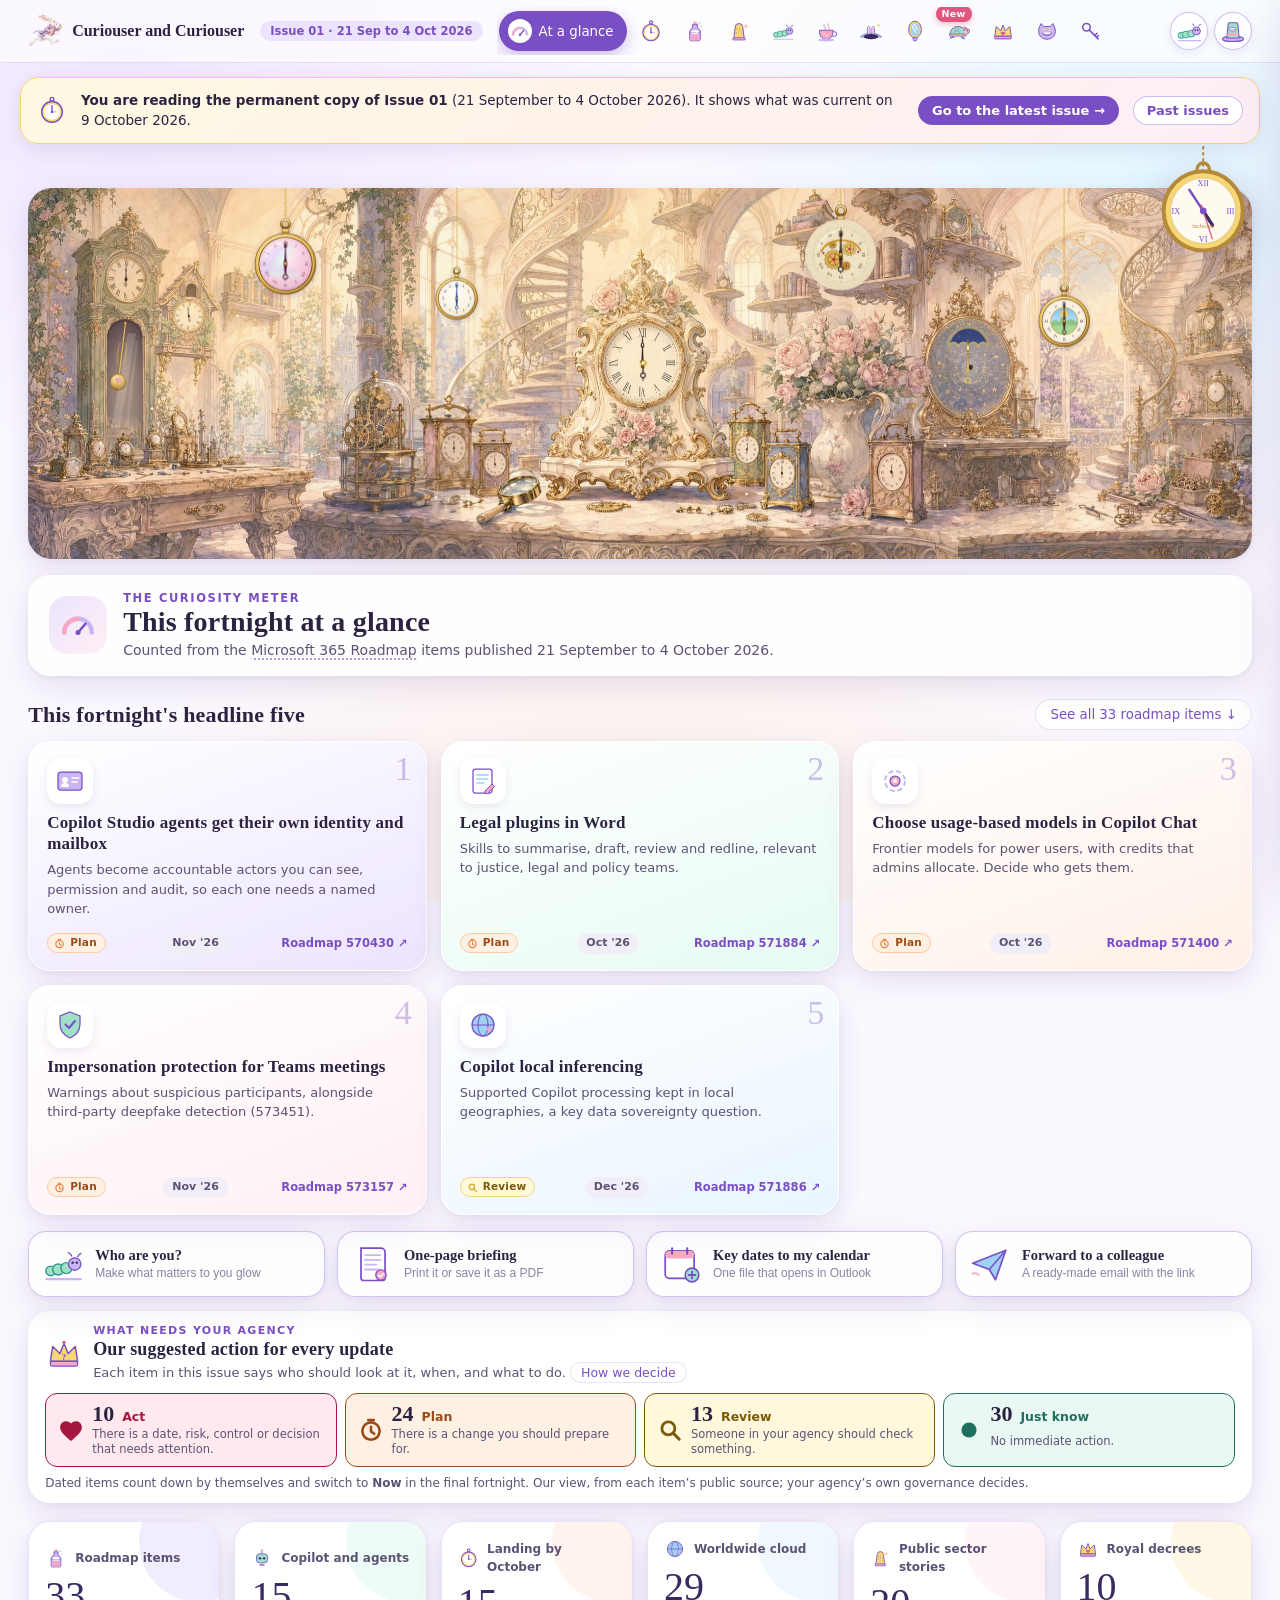
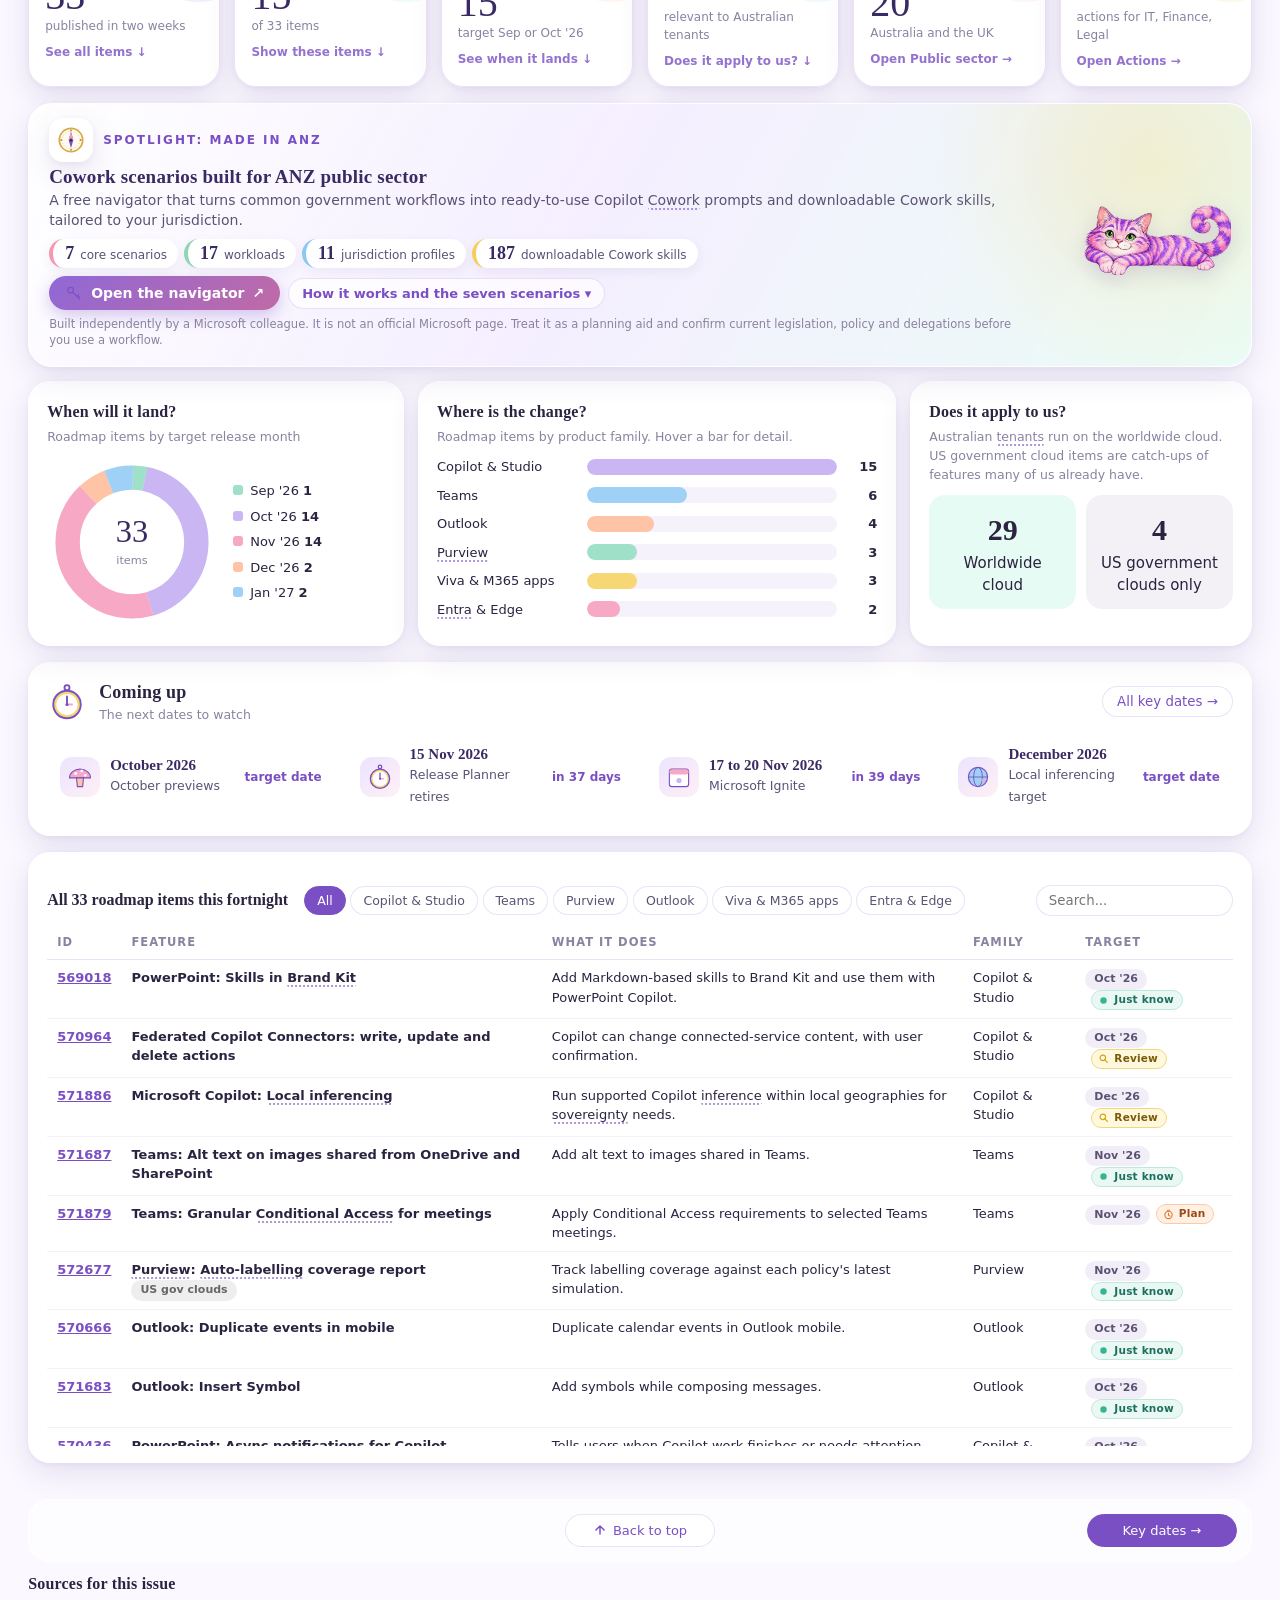
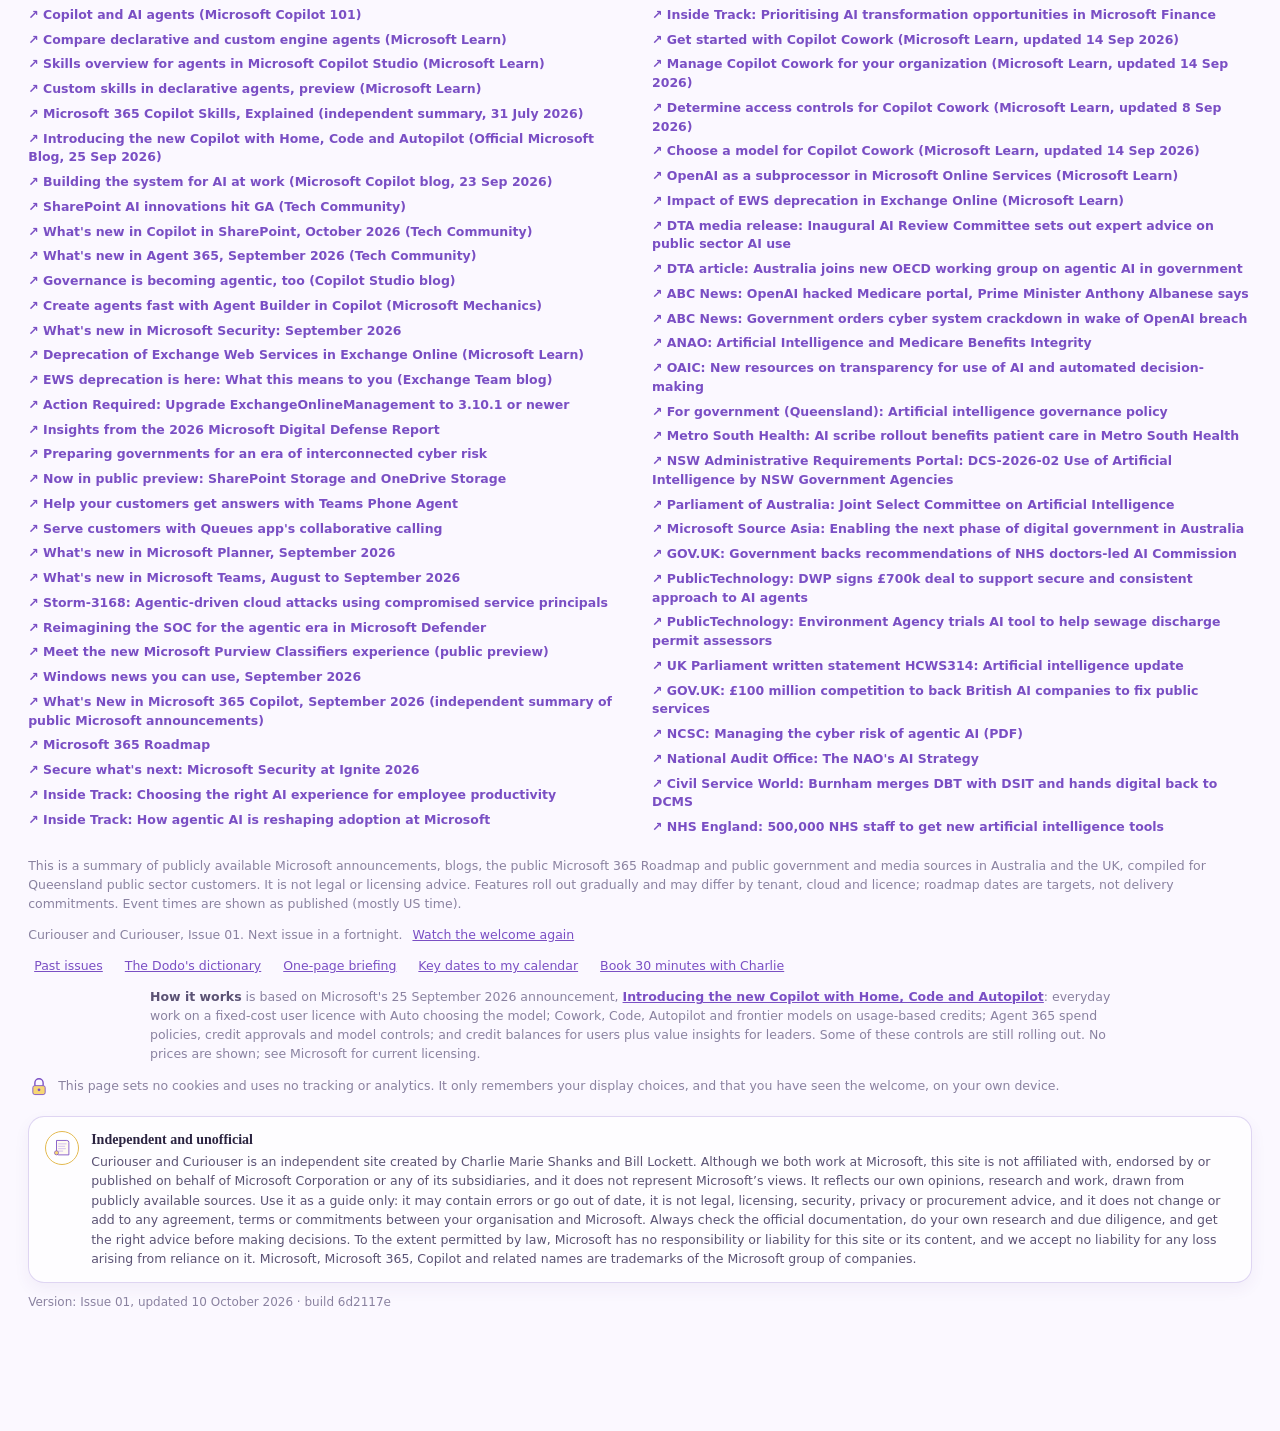
==== commit b5811f82: "Add files via upload" ====
--- a/issue-01.html
+++ b/issue-01.html
@@ -4,7 +4,7 @@
 <meta name="description" content="What&#x27;s new in Microsoft AI, and what it means for Queensland public sector agencies. Issue 01 covers 21 September to 4 October 2026. Built from public sources."><meta name="theme-color" content="#c9b6f2"><link rel="icon" type="image/png" sizes="32x32" href="[data-uri]"><link rel="icon" type="image/png" sizes="16x16" href="[data-uri]"><link rel="icon" type="image/png" sizes="96x96" href="assets/favicon-96.2135ca003a.png"><link rel="apple-touch-icon" sizes="180x180" href="assets/apple-touch-180.22fc357d3d.png">
 <meta property="og:type" content="website"><meta property="og:site_name" content="Curiouser and Curiouser"><meta property="og:title" content="Curiouser and Curiouser | Issue 01"><meta property="og:description" content="What&#x27;s new in Microsoft AI, and what it means for Queensland public sector agencies. Issue 01 covers 21 September to 4 October 2026. Built from public sources."><meta property="og:url" content="https://www.curiouserandcuriouser.com.au/"><meta property="og:image" content="https://www.curiouserandcuriouser.com.au/preview.jpg"><meta property="og:image:width" content="1200"><meta property="og:image:height" content="630"><meta property="og:image:alt" content="A Wonderland garden of giant flowers and topiary animals, with the title Curiouser and Curiouser"><meta property="og:locale" content="en_AU">
 <meta name="twitter:card" content="summary_large_image"><meta name="twitter:title" content="Curiouser and Curiouser | Issue 01"><meta name="twitter:description" content="What&#x27;s new in Microsoft AI, and what it means for Queensland public sector agencies. Issue 01 covers 21 September to 4 October 2026. Built from public sources."><meta name="twitter:image" content="https://www.curiouserandcuriouser.com.au/preview.jpg">
-<script>(function(){try{var P=location.pathname;if(/^https?:$/.test(location.protocol)&&/^\/[^\/.]+$/.test(P)&&!/^\/issue-\d+$/i.test(P))history.replaceState(null,'',P+'/'+location.search+location.hash)}catch(e){}var R=document.documentElement;R.classList.add('ccload');try{var th=localStorage.getItem('cc-theme');if(th==='dark'||(th==='auto'&&matchMedia('(prefers-color-scheme: dark)').matches)){R.classList.add('ccdark');document.write('<link rel="stylesheet" id="ccdarkcss" href="assets/dark.e14eb0d297.css">')}}catch(e){}try{if(localStorage.getItem('cc-calm')==='1')R.classList.add('calm')}catch(e){}try{if(location.hash==='#welcome'||!localStorage.getItem('cc-intro-issue-01'))R.classList.add('ccpre')}catch(e){R.classList.add('ccpre')}
+<script>(function(){try{var P=location.pathname;if(/^https?:$/.test(location.protocol)&&/^\/[^\/.]+$/.test(P)&&!/^\/issue-\d+$/i.test(P))history.replaceState(null,'',P+'/'+location.search+location.hash)}catch(e){}var R=document.documentElement;R.classList.add('ccload');try{var th=localStorage.getItem('cc-theme');if(th==='dark'||(th==='auto'&&matchMedia('(prefers-color-scheme: dark)').matches)){R.classList.add('ccdark');document.write('<link rel="stylesheet" id="ccdarkcss" href="assets/dark.31776e544e.css">')}}catch(e){}try{if(localStorage.getItem('cc-calm')==='1')R.classList.add('calm')}catch(e){}try{if(location.hash==='#welcome'||!localStorage.getItem('cc-intro-issue-01'))R.classList.add('ccpre')}catch(e){R.classList.add('ccpre')}
 /* lighter effects for modest computers: no graphics chip (virtual desktops), very few cores or little memory. cc-lite 1 forces on, 0 forces off */
 var lite=false,why='';try{var f=localStorage.getItem('cc-lite');if(f==='1'){lite=true;why='chosen'}else if(f!=='0'){var n=navigator,c=n.hardwareConcurrency||8,m=n.deviceMemory||0;if(c<=2||(m&&m<=2)||(c<=4&&m&&m<=4)){lite=true;why='device'}if(!lite){var cv=document.createElement('canvas'),gl=cv.getContext('webgl')||cv.getContext('experimental-webgl');if(!gl){lite=true;why='nogl'}else{var d=gl.getExtension('WEBGL_debug_renderer_info'),r=d?String(gl.getParameter(d.UNMASKED_RENDERER_WEBGL)):'';if(/SwiftShader|llvmpipe|softpipe|Basic Render|Software/i.test(r)){lite=true;why='software'}var lc=gl.getExtension('WEBGL_lose_context');if(lc)lc.loseContext()}}}}catch(e){}if(lite){R.classList.add('lite');window.CC_LITE=why}
 window.ccP=function(x){var b=document.getElementById('cclbar');if(b)b.style.width=Math.max(6,Math.round(x*100))+'%'};
@@ -12,7 +12,7 @@
 <style>#ccl{display:none}html.ccload #ccl,html.ccpre #ccl{display:grid}html.ccload body>*:not(#ccl):not(#ix),html.ccpre body>*:not(#ccl):not(#ix){visibility:hidden!important}html.ccload body,html.ccpre body{background:#fffaf3!important;overflow:hidden}
 #ccl{position:fixed;inset:0;z-index:4900;place-items:center;background:radial-gradient(circle at 50% 42%,#ffffff 0%,#fffaf3 42%,#f4ecff 100%);font-family:Georgia,'Times New Roman',serif;color:#3a2a63;transition:opacity .45s ease}
 html.ccl-out #ccl{opacity:0;pointer-events:none}
-html.ccdark #ccl{background:radial-gradient(circle at 50% 42%,#2a2140 0%,#1b1626 46%,#120f1c 100%);color:#efe8ff}html.ccdark.ccload body,html.ccdark.ccpre body{background:#1b1626!important}html.ccdark .cclc .k{color:#b9a3f2}html.ccdark .cclm{color:#c9bfe0}html.ccdark .cclm2{color:#a59cbc}html.ccdark .cclb{background:rgba(185,163,242,.18)}
+html.ccdark #ccl{background:radial-gradient(circle at 50% 42%,#29225c 0%,#15123c 46%,#0b0a1f 100%);color:#efe8ff}html.ccdark.ccload body,html.ccdark.ccpre body{background:#0e0c27!important}html.ccdark .cclc .k{color:#b9a3f2}html.ccdark .cclm{color:#c9bfe0}html.ccdark .cclm2{color:#a59cbc}html.ccdark .cclb{background:rgba(185,163,242,.18)}
 .cclc{display:flex;flex-direction:column;align-items:center;gap:10px;text-align:center;padding:24px}
 .cclcat{width:96px;height:56px;margin-bottom:-6px}.cclcat .ccg,.cclcat .cce,.cclcat .cco{opacity:0;animation:cclin .7s forwards}.cclcat .ccg{animation-delay:.25s}.cclcat .cce{animation-delay:1.2s}.cclcat .cco{animation-delay:2.4s;animation-duration:1.4s}
 .cclw{width:84px;height:84px;filter:drop-shadow(0 6px 14px rgba(84,58,140,.18))}.cclw .h{transform-origin:42px 50px;animation:cclh 3s linear infinite}.cclw .h2{animation-duration:36s}@keyframes cclh{to{transform:rotate(360deg)}}
@@ -4104,6 +4104,28 @@
 .dcard .urg.aclurg span.acl{width:auto;height:auto;display:inline-flex}
 .dcard .urg.aclurg .acl svg{fill:currentColor}
 
+/* ===== v58: Wonderland after dark, the parts that live in the main styles (the night itself is in the dark styles) ===== */
+.pbanner .pbnight{position:absolute;inset:0;width:100%;height:100%;object-fit:cover;object-position:50% 50%;opacity:0;pointer-events:none;transition:opacity .9s ease}
+.pbanner .nfx{display:none}
+#ccsky,#ccveil{display:none}
+/* the change of light: sunset into night, sunrise back to day (View Transitions where the browser has them) */
+::view-transition-group(ccban),::view-transition-old(ccban),::view-transition-new(ccban){animation-duration:.9s;animation-timing-function:ease-in-out}
+html.vt-dusk::view-transition-old(root){animation:vtDuskOld .9s cubic-bezier(.4,0,.2,1) both}
+html.vt-dusk::view-transition-new(root){animation:vtNewDown .9s cubic-bezier(.4,0,.2,1) both;-webkit-mask-image:linear-gradient(180deg,#000 40%,transparent 70%);mask-image:linear-gradient(180deg,#000 40%,transparent 70%);-webkit-mask-size:100% 300%;mask-size:100% 300%;-webkit-mask-repeat:no-repeat;mask-repeat:no-repeat}
+html.vt-dawn::view-transition-old(root){animation:vtDawnOld .9s cubic-bezier(.4,0,.2,1) both}
+html.vt-dawn::view-transition-new(root){animation:vtNewUp .9s cubic-bezier(.4,0,.2,1) both;-webkit-mask-image:linear-gradient(0deg,#000 40%,transparent 70%);mask-image:linear-gradient(0deg,#000 40%,transparent 70%);-webkit-mask-size:100% 300%;mask-size:100% 300%;-webkit-mask-repeat:no-repeat;mask-repeat:no-repeat}
+@keyframes vtDuskOld{0%{filter:none}17%{filter:hue-rotate(10deg) saturate(.95)}33%{filter:hue-rotate(16deg) saturate(.85) brightness(.9)}50%{filter:hue-rotate(24deg) saturate(.75) brightness(.7)}100%{filter:hue-rotate(30deg) saturate(.6) brightness(.4)}}
+@keyframes vtNewDown{0%,30%{-webkit-mask-position:0 100%;mask-position:0 100%}100%{-webkit-mask-position:0 0;mask-position:0 0}}
+@keyframes vtDawnOld{0%{filter:none}40%{filter:brightness(1.25) sepia(.15) saturate(1.1)}100%{filter:brightness(1.8) sepia(.25)}}
+@keyframes vtNewUp{0%,25%{-webkit-mask-position:0 0;mask-position:0 0}100%{-webkit-mask-position:0 100%;mask-position:0 100%}}
+/* where View Transitions are missing: a veil of evening (or morning) light passes over the page */
+#ccveil{position:fixed;inset:0;z-index:4800;pointer-events:none;opacity:0;transition:opacity .45s ease}
+#ccveil.dusk,#ccveil.dawn{display:block}
+#ccveil.dusk{background:linear-gradient(180deg,#1b1745 0%,#2c2160 45%,#6b4a8c 75%,#c98a8a 100%)}
+#ccveil.dawn{background:linear-gradient(0deg,#ffe2b8 0%,#ffd1dc 40%,#e6dcff 100%)}
+#ccveil.on{opacity:.88}
+@media print{#ccsky,#ccveil,.pbanner .nfx{display:none!important}}
+
 
 </style></head>
 <body>
@@ -4272,7 +4294,7 @@
  <p class="ccfoot"><button type="button" class="replay" data-act="past">Past issues</button><button type="button" class="replay" data-act="dict">The Dodo's dictionary</button><button type="button" class="replay" data-act="brief">One-page briefing</button><button type="button" class="replay" data-act="calall">Key dates to my calendar</button><button type="button" class="replay" data-act="book">Book 30 minutes with Charlie</button></p>
  <p class="ccsrc"><b>How it works</b> is based on Microsoft's 25 September 2026 announcement, <a href="https://blogs.microsoft.com/blog/2026/09/25/introducing-the-new-copilot-with-home-code-and-autopilot/" target="_blank" rel="noopener">Introducing the new Copilot with Home, Code and Autopilot</a>: everyday work on a fixed-cost user licence with Auto choosing the model; Cowork, Code, Autopilot and frontier models on usage-based credits; Agent 365 spend policies, credit approvals and model controls; and credit balances for users plus value insights for leaders. Some of these controls are still rolling out. No prices are shown; see Microsoft for current licensing.</p><p class="ccpriv"><span class="cpi2" data-ico="lock"></span><span>This page sets no cookies and uses no tracking or analytics. It only remembers your display choices, and that you have seen the welcome, on your own device.</span></p>
  <div class="ccdisc" role="note" aria-label="Disclaimer"><span class="ccdi" data-ico="scroll"></span><div><b>Independent and unofficial</b><p>Curiouser and Curiouser is an independent site created by Charlie Marie Shanks and Bill Lockett. Although we both work at Microsoft, this site is not affiliated with, endorsed by or published on behalf of Microsoft Corporation or any of its subsidiaries, and it does not represent Microsoft&rsquo;s views. It reflects our own opinions, research and work, drawn from publicly available sources. Use it as a guide only: it may contain errors or go out of date, it is not legal, licensing, security, privacy or procurement advice, and it does not change or add to any agreement, terms or commitments between your organisation and Microsoft. Always check the official documentation, do your own research and due diligence, and get the right advice before making decisions. To the extent permitted by law, Microsoft has no responsibility or liability for this site or its content, and we accept no liability for any loss arising from reliance on it. Microsoft, Microsoft 365, Copilot and related names are trademarks of the Microsoft group of companies.</p></div></div>
- <p class="ccver">Version: Issue 01, updated 10 October 2026 &middot; build 6023848</p>
+ <p class="ccver">Version: Issue 01, updated 10 October 2026 &middot; build 6d2117e</p>
 </footer>
 <button class="fab" id="fab" aria-label="Back to top"><span data-ico="up"></span></button>
 <div class="tip" id="tip"></div>
@@ -4283,8 +4305,11 @@
 <script>ccP(.3)</script>
 <script>window.CC_HASH0=location.hash;window.CC_HOLD_BANNER=true;window.CC_PHONE=(function(){try{return matchMedia('(pointer:coarse)').matches&&Math.min(screen.width,screen.height)<=600}catch(e){return false}})();if(window.CC_PHONE)document.documentElement.classList.add('phone');window.ccSm=function(){return document.documentElement.classList.contains('phone')||innerWidth<=700};document.documentElement.classList.toggle('ccsm',window.ccSm());(function(){var was=window.ccSm(),t=0;addEventListener('resize',function(){clearTimeout(t);t=setTimeout(function(){var n=window.ccSm();if(n!==was){was=n;document.documentElement.classList.toggle('ccsm',n);dispatchEvent(new Event('cc-sm'))}},250)})})();window.CC_INTRO_PENDING=(function(){try{if(window.CC_PHONE)return false;if(location.hash==='#past')return false;if(/issue-\d+\.html$/i.test(location.pathname)&&location.hash!=='#welcome')return false;if(location.hash==='#welcome')return true;return !localStorage.getItem('cc-intro-issue-01')}catch(e){return true}})();
 window.CC_WEB=true;
-window.CC_DARK_CSS="assets/dark.e14eb0d297.css";
+window.CC_DARK_CSS="assets/dark.31776e544e.css";
 window.SCENES_S={"clockmaker": "assets/pano-clockmaker-s.ac59a39616.webp", "hole": "assets/pano-hole-s.eba3cbc864.webp", "moreton": "assets/pano-moreton-s.4f4a682c5e.webp", "whitsundays": "assets/pano-whitsundays-s.97b45ed09c.webp", "daintree": "assets/pano-daintree-s.96d73d8270.webp", "jacaranda": "assets/pano-jacaranda-s.c51888ad4d.webp", "outback": "assets/pano-outback-s.ea5662686c.webp", "hall": "assets/pano-hall-s.b16a9c2ae6.webp", "race": "assets/pano-race-s.719c59bcf6.webp", "alice": "assets/pano-alice-s.ff95b9fd95.webp", "court2": "assets/pano-court2-s.08da3e9553.webp", "school": "assets/pano-school-s.61c6e3c55c.webp"};
+window.NIGHT={"clockmaker": "assets/night-clockmaker.582ff2fccf.webp", "moreton": "assets/night-moreton.70d6480674.webp", "whitsundays": "assets/night-whitsundays.e5007c2804.webp", "race": "assets/night-race.8112ad1ce9.webp", "daintree": "assets/night-daintree.9815289ae7.webp", "jacaranda": "assets/night-jacaranda.3d95905b28.webp", "hole": "assets/night-hole.a54ff0d4b1.webp", "hall": "assets/night-hall.6656719fdd.webp", "school": "assets/night-school.080ae8dd27.webp", "court2": "assets/night-court2.377613db2a.webp", "outback": "assets/night-outback.96c43ed8e9.webp", "alice": "assets/night-alice.5839fb4e9b.webp"};
+window.NIGHT_AR=2.8;window.NIGHT_KEYS=["alice", "clockmaker", "court2", "daintree", "hall", "hole", "jacaranda", "moreton", "outback", "race", "school", "whitsundays"];
+window.NIGHT_FALL={"ob-chainkey": "[data-uri]", "ob-cup-rose": "[data-uri]", "wd-locketcard": "[data-uri]"};
 window.SCENE_AR={"glasshouse": 3.2957, "moreton": 3.6796, "whitsundays": 3.4771, "race": 3.0813, "daintree": 3.2393, "jacaranda": 3.4144, "hall": 3.4144, "court2": 3.4771, "outback": 3.1849, "alice": 3.1583, "clockmaker": 3.3008, "hole": 3.3008, "school": 3.3012};
 window.BANFX={"cmrabbit": "assets/bfx-cmrabbit.e554a700b9.webp", "alice": "assets/bfx-alice.f590d9362e.webp", "boards": "assets/bfx-boards.9ce1c69c6f.webp", "dormouse": "assets/bfx-dormouse.0f29c103b5.webp", "roseW": "assets/bfx-roseW.c2cc9c6fe1.webp", "roseR": "assets/bfx-roseR.d0075032c4.webp", "brush": "assets/bfx-brush.e369f26298.webp", "gloves": "assets/bfx-gloves.7ecf76cba2.webp", "fan": "assets/bfx-fan.f60e92b614.webp", "bat": "assets/bfx-bat.f4d48f6916.webp"};
 window.SCHOOLART={"stairs": "assets/school-stairs.04418a589c.webp", "lobster": "assets/school-lobster.fafc6643dd.webp"};
@@ -4919,6 +4944,162 @@
  cheshire(l,b){at(3300,()=>{if(!live(b))return;for(let i=0;i<16;i++){const m=dyn(l,'fxh-mote','');if(m.animate)m.animate(RIVER.map(([x,y],k)=>({left:x+'%',top:y+'%',opacity:k===0?0:(k>RIVER.length-3?0:1),transform:`scale(${(1.2-k*.06).toFixed(2)})`})),{duration:2400,delay:i*100,easing:'ease-in-out',fill:'both'})}})}
 };
 window.fxPlay=function(id,b){const l=b&&b.querySelector('.fxl');if(!l)return;fxReset(b);void b.offsetWidth;b.classList.add('play');if(JS[id])JS[id](l,b)};
+})();
+
+/* ===== v58 Wonderland after dark: the night banners and their quiet motion =====
+   Each tab has a night painting (window.NIGHT[key], 2.8 to 1, in kit/night/) and a few moving touches placed in % of
+   that painting, so they line up exactly: NIGHTFX[key] below. The layer is built the first time dark mode shows that
+   banner, and moves only on computers, never in calm mode or with lighter effects (static painting otherwise).
+   Kinds: glow (pulse, flicker, breathe, halo), stars, motes (dust, firefly, magic), mist, hand (a clock hand), gear
+   (light running round a painted gear), travel (a spark along a path), constellation, shoot (a rare shooting star),
+   steam, sprite (a small object drifting along a path), ripple (the looking glass), through (sparks passing out of
+   the glass), grin (the Cheshire grin in the stars), glint (a brief sparkle), clouds, parallax (pointer depth). */
+(function(){
+'use strict';
+const R=document.documentElement;
+const G='#ffd58a',GOLD='#ffcf7a',WARM='#ffb35c',LAV='#d9c8ff',MINT='#c9ffe9',ROSE='#ffb3cf',AQUA='#a6f1ff';
+const NIGHTFX={
+ clockmaker:[ /* At a glance: the moonlit Wonderland map */
+  {t:'glow',x:27,y:29.7,s:15,c:'#ffe2a6',k:'breathe',dur:7},
+  {t:'hand',x:27,y:29.7,l:4.6,w:2,c:'#5b3a12',dur:60},
+  {t:'glow',x:59,y:50,s:3.2,c:G,k:'pulse',dur:5.5,d:0},{t:'glow',x:73.7,y:68,s:3.4,c:G,k:'pulse',dur:6.5,d:1.8},
+  {t:'glow',x:91.8,y:52,s:4.6,c:WARM,k:'pulse',dur:7.5,d:3.1},{t:'glow',x:84.7,y:83,s:4.2,c:G,k:'pulse',dur:8,d:4.4},
+  {t:'glow',x:60,y:11,s:2.6,c:G,k:'flicker',dur:4.2},
+  {t:'stars',x0:62,y0:0,x1:100,y1:26,n:16,appear:1,seed:3},
+  {t:'mist',y:42,h:30,o:.22,x0:35}],
+ moreton:[ /* Key dates: the White Rabbit's observatory */
+  {t:'hand',x:46,y:83,l:1.3,w:1.5,c:'#3a250c',dur:60,steps:60},
+  {t:'const',pts:[[64,26],[69,17],[74.5,22],[79,11],[84.5,16],[89.5,8]],dur:16,d:1.5},
+  {t:'glow',x:78.8,y:52,s:5,c:'#fff1c9',k:'breathe',dur:6},{t:'glow',x:95,y:83,s:5,c:'#fff1c9',k:'breathe',dur:7,d:2},
+  {t:'sprite',k:'page',w:2.6,pts:[[70,92],[74,70],[80,52],[86,40],[92,30]],rot:24,dur:22,d:4},
+  {t:'glow',x:9.7,y:90,s:6,c:WARM,k:'flicker',dur:3.8},
+  {t:'glint',x:76,y:77,s:2.2,cyc:9,d:2},{t:'glint',x:60,y:84,s:1.8,cyc:11,d:6},
+  {t:'motes',x0:2,y0:55,x1:22,y1:100,n:8,kind:'dust',seed:5},
+  {t:'stars',x0:55,y0:0,x1:100,y1:34,n:10,seed:9}],
+ whitsundays:[ /* What's new: the curiosity cabinet after hours */
+  {t:'glow',x:86.9,y:22,s:7,c:G,k:'halo',dur:9,d:1},{t:'glow',x:39.6,y:16,s:5,c:G,k:'halo',dur:11,d:6},
+  {t:'glow',x:76,y:62,s:6,c:'#ffe7a8',k:'flicker',dur:4.6},{t:'glint',x:76.5,y:58,s:2.4,cyc:6,d:1},
+  {t:'glint',x:50.6,y:16,s:1.8,cyc:10,d:3},{t:'glint',x:55,y:30,s:1.6,cyc:12,d:8},
+  {t:'hand',x:63.7,y:17,l:1.5,w:1.4,c:'#3a250c',dur:60},
+  {t:'motes',x0:1,y0:5,x1:30,y1:85,n:16,kind:'dust',seed:11},
+  {t:'glow',x:83.4,y:38,s:4,c:'#d9f4ff',k:'pulse',dur:6,d:2}],
+ race:[ /* Public sector: the palace of many doors */
+  {t:'glow',x:45,y:58,s:16,c:'#ffd27a',k:'door',dur:12},
+  {t:'glow',x:10.6,y:19,s:4.5,c:G,k:'pulse',dur:9,d:0},{t:'glow',x:64.7,y:22,s:4.5,c:G,k:'pulse',dur:10,d:2.5},
+  {t:'glow',x:87,y:38,s:4,c:G,k:'pulse',dur:11,d:5},{t:'glow',x:78.8,y:54,s:4,c:G,k:'pulse',dur:9.5,d:7},
+  {t:'glow',x:32,y:89,s:3.6,c:WARM,k:'flicker',dur:4},{t:'glow',x:85,y:84,s:3.6,c:WARM,k:'flicker',dur:4.6},
+  {t:'glow',x:16.8,y:76,s:3,c:WARM,k:'flicker',dur:5},{t:'glow',x:19,y:27,s:3,c:WARM,k:'flicker',dur:4.4},{t:'glow',x:56,y:30,s:3,c:WARM,k:'flicker',dur:5.2},
+  {t:'clouds',y:2,h:22,o:.3},
+  {t:'motes',x0:36,y0:30,x1:56,y1:95,n:8,kind:'dust',seed:7}],
+ daintree:[ /* Frontier: beyond the looking glass */
+  {t:'parallax',k:1},
+  {t:'ripple',x:46.8,y:50,rx:12.3,ry:46},
+  {t:'through',x:46.8,y:50,rx:11,ry:42,n:7,seed:4},
+  {t:'stars',x0:62,y0:0,x1:100,y1:40,n:12,seed:2},
+  {t:'motes',x0:72,y0:45,x1:100,y1:92,n:8,kind:'firefly',seed:8},
+  {t:'glow',x:13,y:78,s:7,c:'#e9d4ff',k:'breathe',dur:8}],
+ jacaranda:[ /* Tea party: the midnight tea party */
+  {t:'steam',x:26.8,y:13,s:3.2,n:3},{t:'steam',x:18,y:80,s:2.4,n:2},{t:'steam',x:47.6,y:78,s:2.4,n:2},{t:'steam',x:81,y:75,s:2.2,n:2},
+  {t:'glow',x:2,y:72,s:6,c:WARM,k:'flicker',dur:3.6},{t:'glow',x:71.4,y:70,s:5,c:WARM,k:'flicker',dur:4.2},
+  {t:'glint',x:50.6,y:74,s:1.6,cyc:7,d:2,spin:1},
+  {t:'lanterns',x0:52,y0:4,x1:99,y1:34,n:9,seed:6},
+  {t:'motes',x0:55,y0:40,x1:100,y1:95,n:7,kind:'firefly',seed:10}],
+ hole:[ /* Rabbit hole: down we go */
+  {t:'parallax',k:.8},
+  {t:'glow',x:43,y:52,s:12,c:'#ffd27a',k:'breathe',dur:6.5},
+  {t:'sprite',k:'card',w:2.4,pts:[[60,4],[56,22],[49,38],[45,48],[43.5,52]],rot:200,dur:26,d:0},
+  {t:'sprite',k:'fall:ob-chainkey',w:2.2,pts:[[24,10],[30,26],[37,40],[41.5,49],[43,52]],rot:-60,dur:30,d:6},
+  {t:'sprite',k:'fall:ob-cup-rose',w:2.8,pts:[[70,30],[62,36],[53,44],[46,50],[43.5,52]],rot:40,dur:28,d:12},
+  {t:'sprite',k:'fall:wd-locketcard',w:2,pts:[[32,88],[36,72],[40,60],[42.5,54],[43,52]],rot:120,dur:24,d:17},
+  {t:'sprite',k:'card',w:2,pts:[[18,40],[27,44],[35,48],[41,51],[43,52]],rot:-150,dur:27,d:21},
+  {t:'motes',x0:30,y0:30,x1:58,y1:74,n:10,kind:'magic',seed:12}],
+ hall:[ /* How it works: the Wonderland clockworks, softened */
+  {t:'gear',x:25,y:50,r:1.6,dur:48},{t:'gear',x:37,y:52,r:1.9,dur:60,rev:1},{t:'gear',x:74,y:52,r:1.7,dur:54},
+  {t:'travel',pts:[[14,58],[24,55],[37,52],[47,44],[60,40],[74,52],[87,62]],dur:11,d:0},
+  {t:'travel',pts:[[87,62],[74,52],[60,40],[47,44],[37,52],[24,55],[14,58]],dur:13,d:5},
+  {t:'glow',x:19,y:15,s:4,c:WARM,k:'flicker',dur:4.4},{t:'glow',x:14,y:58,s:4,c:WARM,k:'flicker',dur:4},
+  {t:'glow',x:58,y:77,s:4,c:WARM,k:'flicker',dur:4.8},{t:'glow',x:67,y:66,s:3.6,c:WARM,k:'flicker',dur:4.2},
+  {t:'glow',x:83,y:85,s:3.6,c:WARM,k:'flicker',dur:5},{t:'glow',x:34,y:82,s:3.4,c:WARM,k:'flicker',dur:4.6},
+  {t:'glint',x:37,y:47,s:1.8,cyc:8,d:3}],
+ school:[ /* School: the library after hours */
+  {t:'glow',x:33,y:30,s:18,c:'#ffd590',k:'lamp',dur:14},
+  {t:'motes',x0:20,y0:8,x1:46,y1:58,n:14,kind:'dust',seed:13},
+  {t:'sprite',k:'book',w:3,pts:[[84,14],[78,24],[71,38],[64,52],[58,62]],rot:-18,dur:20,d:5},
+  {t:'glow',x:51,y:72,s:12,c:'#fff0cf',k:'pages',dur:9},
+  {t:'stars',x0:58,y0:4,x1:70,y1:62,n:9,seed:14},
+  {t:'stars',x0:80,y0:0,x1:100,y1:14,n:6,seed:15}],
+ court2:[ /* Actions: the Queen's workshop */
+  {t:'sprite',k:'card',w:2.6,pts:[[22,92],[31,82],[41,72],[52,64],[62,59],[69,56]],rot:-8,dur:12,d:0,ease:'linear'},
+  {t:'glow',x:70,y:55,s:7,c:'#ff9fbf',k:'stamp',dur:12},
+  {t:'glow',x:5,y:35,s:5,c:WARM,k:'seq',dur:6,d:0},{t:'glow',x:38,y:30,s:4.4,c:WARM,k:'seq',dur:6,d:1.2},
+  {t:'glow',x:47,y:30,s:4.4,c:WARM,k:'seq',dur:6,d:2.4},{t:'glow',x:77,y:25,s:4.4,c:WARM,k:'seq',dur:6,d:3.6},
+  {t:'glint',x:80,y:62,s:2,cyc:7,d:1.5},{t:'glint',x:55,y:63,s:1.6,cyc:9,d:4},
+  {t:'motes',x0:30,y0:20,x1:90,y1:80,n:8,kind:'magic',seed:16}],
+ outback:[ /* On the horizon: Wonderland observatory */
+  {t:'parallax',k:.5},
+  {t:'stars',x0:36,y0:0,x1:100,y1:52,n:28,seed:21,drift:1},
+  {t:'const',pts:[[48,24],[52.5,15],[57,19],[61.5,10],[66,14]],dur:20,d:3},
+  {t:'shoot',x:58,y:6,len:9,ang:18,cyc:38,d:9},
+  {t:'glow',x:72,y:66,s:36,c:'#a98bff',k:'horizon',dur:11},
+  {t:'glow',x:14,y:60,s:5,c:WARM,k:'flicker',dur:4.2},
+  {t:'glint',x:33,y:25,s:2.2,cyc:10,d:2},
+  {t:'glow',x:45,y:78,s:3,c:G,k:'pulse',dur:6},{t:'glow',x:56,y:92,s:3,c:G,k:'pulse',dur:7,d:2},{t:'glow',x:60,y:70,s:2.6,c:G,k:'pulse',dur:8,d:4}],
+ alice:[ /* Ask Alice: the moonlit mushroom forest */
+  {t:'grin',pts:[[61,4],[65,8.5],[69,10],[73,8.5],[77,5.5]],cyc:24,d:6},
+  {t:'glow',x:25,y:30,s:22,c:'#e7c9ff',k:'breathe',dur:9},{t:'glow',x:88,y:45,s:11,c:'#e7c9ff',k:'breathe',dur:10,d:3},
+  {t:'glow',x:60,y:90,s:10,c:'#ffd27a',k:'breathe',dur:7,d:1},
+  {t:'motes',x0:0,y0:35,x1:100,y1:96,n:16,kind:'firefly',seed:17},
+  {t:'mist',y:52,h:30,o:.25,x0:0}]
+};
+window.NIGHTFX=NIGHTFX;
+/* small svg sprites for things that move */
+const SVGS={
+ card:'<svg viewBox="0 0 20 28"><rect x="1" y="1" width="18" height="26" rx="2.5" fill="#fffaf2" stroke="#e0b25a" stroke-width="1.2"/><path d="M10 19.5 8.9 18.5C6.4 16.3 4.8 14.8 4.8 13 4.8 11.5 6 10.4 7.4 10.4c.8 0 1.6.4 2.6 1.4 1-1 1.8-1.4 2.6-1.4 1.4 0 2.6 1.1 2.6 2.6 0 1.8-1.6 3.3-4.1 5.5z" fill="#d23a5f"/></svg>',
+ page:'<svg viewBox="0 0 22 28"><path d="M2 2h14l4 4v20H2z" fill="#fff6dc" stroke="#d9b56a" stroke-width="1"/><path d="M5 9h11M5 13h11M5 17h8" stroke="#e6d3a6" stroke-width="1"/></svg>',
+ book:'<svg viewBox="0 0 30 22"><path d="M2 5c4-2 8-2 13 0 5-2 9-2 13 0v15c-4-2-8-2-13 0-5-2-9-2-13 0z" fill="#fff4dc" stroke="#c99a52" stroke-width="1"/><path d="M15 5v15" stroke="#c99a52" stroke-width="1"/><path d="M1 6v15c4-2 9-2 14 0 5-2 10-2 14 0V6" fill="none" stroke="#7a3b5c" stroke-width="1.6"/></svg>'
+};
+let RND=1;const rnd=()=>{RND=(RND*16807)%2147483647;return (RND-1)/2147483646};
+const r1=v=>Math.round(v*100)/100;
+let uid=0;
+function spriteSrc(k){if(k.indexOf('fall:')===0){const f=(window.NIGHT_FALL||{})[k.slice(5)]||((window.IXA||{}).fall||{})[k.slice(5)];return f?`<img src="${f}" alt="">`:SVGS.card}return SVGS[k]||SVGS.card}
+function pathFrames(pts,rot,fade){const n=pts.length-1;let f='';pts.forEach((p,i)=>{const pc=Math.round(i/n*100);const o=i===0?0:(i===n?0:1);f+=`${pc}%{transform:translate(${p[0]}cqw,${p[1]}cqh) translate(-50%,-50%) rotate(${r1(rot*i/n)}deg);opacity:${o}}`;if(i===0)f+=`8%{opacity:1}`});return f}
+function build(key){const L=NIGHTFX[key];if(!L)return '';RND=7;let h='',css='';
+ const P=(x,y)=>`left:${x}%;top:${y}%`;
+ L.forEach(o=>{if(o.seed)RND=o.seed*7919+11;const D=o.d||0;
+  switch(o.t){
+  case 'glow':h+=`<i class="ng ng-${o.k}" style="${P(o.x,o.y)};--s:${o.s}cqw;--c:${o.c};--d:${D}s;--t:${o.dur||6}s"></i>`;break;
+  case 'hand':h+=`<i class="nh${o.steps?' tick':''}" style="${P(o.x,o.y)};--l:${o.l}cqw;--w:${o.w}px;--c:${o.c};--t:${o.dur}s"></i><i class="nhp" style="${P(o.x,o.y)};--c:${o.c}"></i>`;break;
+  case 'gear':h+=`<i class="ngr${o.rev?' rev':''}" style="${P(o.x,o.y)};--r:${o.r}cqw;--t:${o.dur}s"></i>`;break;
+  case 'stars':{let s='';for(let i=0;i<o.n;i++){const x=r1(o.x0+rnd()*(o.x1-o.x0)),y=r1(o.y0+rnd()*(o.y1-o.y0)),z=r1(1.2+rnd()*1.6);const dl=o.appear?r1(1+rnd()*28):r1(rnd()*6);s+=`<i class="nst${o.appear?' ap':''}" style="${P(x,y)};--z:${z}px;--d:${dl}s;--t:${r1(3+rnd()*5)}s"></i>`}
+   h+=o.drift?`<div class="nlay ndrift">${s}</div>`:s;break}
+  case 'motes':for(let i=0;i<o.n;i++){const x=r1(o.x0+rnd()*(o.x1-o.x0)),y=r1(o.y0+rnd()*(o.y1-o.y0));const dx=r1((rnd()-.5)*(o.kind==='firefly'?8:4)),dy=r1((o.kind==='dust'?-1:1)*(1+rnd()*5)*(o.kind==='firefly'?(rnd()<.5?-1:1):1));
+   h+=`<i class="nm nm-${o.kind}" style="${P(x,y)};--dx:${dx}cqw;--dy:${dy}cqh;--d:${r1(rnd()*10)}s;--t:${r1(7+rnd()*9)}s"></i>`}break;
+  case 'mist':h+=`<i class="nmist" style="left:${o.x0||0}%;top:${o.y-o.h/2}%;height:${o.h}%;--o:${o.o}"></i><i class="nmist b" style="left:${(o.x0||0)+10}%;top:${o.y-o.h/3}%;height:${o.h*0.7}%;--o:${o.o*0.8}"></i>`;break;
+  case 'clouds':h+=`<i class="nclouds" style="top:${o.y}%;height:${o.h}%;--o:${o.o}"></i>`;break;
+  case 'glint':h+=`<i class="ngl${o.spin?' spin':''}" style="${P(o.x,o.y)};--s:${o.s}cqw;--t:${o.cyc}s;--d:${D}s"></i>`;break;
+  case 'shoot':h+=`<i class="nshoot" style="${P(o.x,o.y)};--len:${o.len}cqw;--a:${o.ang}deg;--t:${o.cyc}s;--d:${D}s"></i>`;break;
+  case 'steam':for(let i=0;i<o.n;i++)h+=`<i class="nsteam" style="${P(o.x+(i-o.n/2)*.5,o.y)};--s:${o.s}cqw;--d:${r1(i*1.9+D)}s;--t:${r1(5.5+i*.8)}s"></i>`;break;
+  case 'lanterns':for(let i=0;i<o.n;i++){const x=r1(o.x0+rnd()*(o.x1-o.x0)),y=r1(o.y0+rnd()*(o.y1-o.y0));h+=`<i class="nlan" style="${P(x,y)};--s:${r1(1.6+rnd()*2.4)}cqw;--d:${r1(rnd()*4)}s;--t:${r1(4+rnd()*3)}s"></i>`}break;
+  case 'const':{const id='nc'+(++uid);const pts=o.pts.map(p=>p.join(',')).join(' ');
+   h+=`<svg class="ncst" viewBox="0 0 100 100" preserveAspectRatio="none" aria-hidden="true" style="--t:${o.dur}s;--d:${D}s"><polyline points="${pts}" pathLength="1"/></svg>`;
+   o.pts.forEach((p,i)=>{h+=`<i class="ncs" style="${P(p[0],p[1])};--d:${r1(D+o.dur*0.4*i/(o.pts.length-1))}s;--t:${o.dur}s"></i>`});break}
+  case 'grin':{const d=o.pts.map((p,i)=>(i?'L':'M')+p[0]+' '+p[1]).join(' ');h+=`<svg class="ngrin" viewBox="0 0 100 100" preserveAspectRatio="none" aria-hidden="true" style="--t:${o.cyc}s;--d:${D}s"><path d="${d}" pathLength="100"/></svg>`;break}
+  case 'sprite':{const id='ns'+(++uid);css+=`@keyframes ${id}{${pathFrames(o.pts,o.rot||0)}}`;
+   h+=`<i class="nsp nsp-${o.k.replace(/[^a-z]/g,'')}" style="--w:${o.w}cqw;animation:${id} ${o.dur}s ${o.ease||'ease-in-out'} ${D}s infinite">${spriteSrc(o.k)}</i>`;break}
+  case 'travel':{const id='nt'+(++uid);css+=`@keyframes ${id}{${pathFrames(o.pts,0)}}`;h+=`<i class="ntr" style="animation:${id} ${o.dur}s ease-in-out ${D}s infinite"></i>`;break}
+  case 'ripple':h+=`<div class="nrip" style="left:${o.x-o.rx}%;top:${o.y-o.ry}%;width:${o.rx*2}%;height:${o.ry*2}%"><i></i><i class="b"></i><div class="nlay nrst">${(()=>{let s='';for(let i=0;i<10;i++)s+=`<i class="nst" style="left:${r1(15+rnd()*70)}%;top:${r1(10+rnd()*80)}%;--z:${r1(1.2+rnd()*1.4)}px;--d:${r1(rnd()*5)}s;--t:${r1(3+rnd()*4)}s"></i>`;return s})()}</div></div>`;break;
+  case 'through':for(let i=0;i<o.n;i++){const a=rnd()*Math.PI*2,rr=.35+rnd()*.5;const x=r1(o.x+Math.cos(a)*o.rx*rr),y=r1(o.y+Math.sin(a)*o.ry*rr);const ox=r1(Math.cos(a)*(6+rnd()*8)),oy=r1(Math.sin(a)*(10+rnd()*16));
+   h+=`<i class="nm nm-magic thru" style="${P(x,y)};--dx:${ox}cqw;--dy:${oy}cqh;--d:${r1(rnd()*9)}s;--t:${r1(8+rnd()*6)}s"></i>`}break;
+  }});
+ return (css?`<style>${css}</style>`:'')+h}
+const okMotion=()=>!R.classList.contains('phone')&&!R.classList.contains('calm')&&!R.classList.contains('lite')&&!matchMedia('(prefers-reduced-motion: reduce)').matches;
+/* build the layer for a banner (once) and let it play when motion is welcome */
+window.ccNightFx=function(key,b){if(!b||!NIGHTFX[key])return;let L=b.querySelector('.nfx');if(!L)return;
+ if(!L.dataset.built){L.innerHTML=build(key);L.dataset.built='1';
+  if(NIGHTFX[key].some(o=>o.t==='parallax')&&!R.classList.contains('phone')){const k=(NIGHTFX[key].find(o=>o.t==='parallax')||{}).k||1;
+   let raf=0;b.addEventListener('pointermove',e=>{if(raf||!okMotion()||!R.classList.contains('ccdark'))return;raf=requestAnimationFrame(()=>{raf=0;const r=b.getBoundingClientRect();b.style.setProperty('--px',r1(((e.clientX-r.left)/r.width-.5)*2*k));b.style.setProperty('--py',r1(((e.clientY-r.top)/r.height-.5)*2*k))})},{passive:true});
+   b.addEventListener('pointerleave',()=>{b.style.setProperty('--px',0);b.style.setProperty('--py',0)},{passive:true})}}
+ b.classList.toggle('nplay',okMotion())};
 })();
 
 /* ---------- Down the Rabbit Hole: where does my data actually go? ----------
@@ -5885,7 +6066,7 @@
  },
  /* v46: what is switched on, the First Term, understanding agents, and the lesson for everyone (the Extra is `lesson`) */
  on:{"k":"What's switched on in your agency?","p":"Tick what your agency has. Lessons and labs then show Try it for what you can use today, and See it, a short public demo or walkthrough, for the rest. Nothing is hidden, and your choice stays on this device.","opts":[{"id":"chat","t":"Copilot Chat","d":"Included with a work account","ic":"chat","src":"chatlic"},{"id":"lic","t":"The Copilot licence","d":"Microsoft 365 Copilot, now Microsoft Copilot","ic":"key","src":"m365tiers"},{"id":"cw","t":"Cowork","d":"Copilot Cowork, switched on by IT","ic":"auto","src":"cwstart"},{"id":"ab","t":"Agent building","d":"Agent Builder or Copilot Studio","ic":"builder","src":"builder"}]},
- term:{"k":"The First Term","t":"Begin at the beginning","king":"“Begin at the beginning,” the King said, very gravely, “and go on till you come to the end: then stop.”","p":"Seven short lessons for people new to the Microsoft 365 Copilot licence. Nothing to build and no special settings. Start any week, take them in any order, and tick them off as you go.","lessons":[{"n":1,"t":"Begin at the beginning","sub":"Copilot Chat with your work files, emails and meetings","app":"Copilot Chat","ic":"key","need":"lic","why":"With the licence, Copilot Chat can use your emails, files, meetings and chats as well as the web. One good question can save a long hunt through folders and inboxes.","prompts":[{"s":"m","app":"Copilot Chat","p":"What did we decide about [project] in emails, chats and meetings over the last two weeks? List each decision with the date, who made it and where it was recorded."},{"s":"r","app":"Copilot Chat","p":"Summarise [file name] in plain English for someone new to the team: the purpose, the key dates and who to contact."},{"s":"m","app":"Copilot Chat","p":"I am meeting [name] on [day] about [topic]. Pull together what we have discussed, any open actions and the latest files I should read first."}],"chat":"Without the licence, Copilot Chat works mainly from the web. Paste the text or upload the file you want it to use, then ask the same question.","chatsrc":"chatlic","run":[["0 to 5 minutes","Show one question answered from work content, and open the source together."],["5 to 15","Type / to pick a file, person or meeting, then refine the answer with a follow-up question."],["15 to 25","Everyone asks one real question about their own work and opens the source to check it."],["25 to 30","Share the best questions, and the rule: open the source before you act on an answer."]],"rule":"Open the source before you act on an answer, because a summary can miss or misread things.","rsrc":"dta","check":"People can show an answer that drew on their own files or emails, and name the source they opened to confirm it.","src":["m365cop","catchup"],"see":{"k":"vidwhat","n":"Video: what you can do with Microsoft Copilot (2 minutes 12 seconds)"}},{"n":2,"t":"The White Rabbit's inbox","sub":"catching up and replying in Outlook","app":"Outlook","ic":"rabbit","need":"lic","why":"Long threads and a full inbox eat into the day. Copilot in Outlook summarises a thread with numbered links back to each message, and drafts a reply for you to finish.","prompts":[{"s":"r","app":"Outlook","p":"Summarise this thread in five lines: what is being asked, by whom, the deadline, and anything still unresolved."},{"s":"r","app":"Outlook","p":"Draft a reply to this member of the public. Thank them, answer each question in plain English in the order asked, and say when they will hear from us next. Leave [date] for me to fill in."},{"s":"m","app":"Outlook","p":"Which unread emails from this week need a reply from me? List them by deadline, with one line on what each one needs."}],"chat":"Copilot Chat in Outlook works without the licence in supported versions of Outlook. It can answer questions about your inbox, calendar and meetings, and draft an email for you to check.","chatsrc":"olchat","run":[["0 to 5 minutes","Open a long thread, show the summary, and select a numbered citation to jump to the message."],["5 to 15","Draft a reply together, then edit it until it sounds like your team."],["15 to 25","Everyone clears one real thread: summarise it, draft a reply and edit it."],["25 to 30","Compare edits, and the rule: you are the author, so read every word before you send."]],"rule":"You are the author: read and edit every draft before you send it.","rsrc":"dta","check":"People send replies they have edited themselves, and can jump from a summary to the original message when asked.","src":["olsum","olchat"],"see":{"k":"vidmail","n":"Video: summarise an email thread in Outlook (41 seconds)"}},{"n":3,"t":"The Mad Tea-Party","sub":"Teams meeting recaps, and what you missed","app":"Teams","ic":"teacup","need":"lic","why":"Copilot in Teams tells you who said what, suggests actions and answers questions about a meeting, during it or afterwards. Join late while it is running and it offers to catch you up.","prompts":[{"s":"r","app":"Teams","p":"I joined late. Summarise what was discussed before I arrived and anything I need to act on."},{"s":"m","app":"Teams","p":"Which questions were raised but not answered, and who said they would follow up?"},{"s":"r","app":"Teams","p":"Draft a short follow-up for attendees in plain English: decisions made, actions with owners and due dates, and the next meeting date."}],"chat":"Meeting recaps come with the licence, and some Microsoft 365 plans include a standard version. If you have neither, watch See it so you know what to ask for. As an organiser you still choose how Copilot is used in your meetings.","chatsrc":"m365cop","run":[["0 to 5 minutes","Show the recap from a recent meeting and where to find it in the meeting chat."],["5 to 15","Walk through the meeting options: Copilot with a transcript, only during the meeting, or off."],["15 to 25","Everyone opens a meeting they attended and asks one question about it."],["25 to 30","Agree which option suits which kind of meeting, and the rule on what Copilot keeps."]],"rule":"Copilot prompts and answers in a meeting may be kept under your agency's retention rules, even without a transcript, so ask only what you would be comfortable to see on the record.","rsrc":"tnotrans","check":"Follow-ups go out with clear owners and dates, and the team has agreed which Copilot option to use for which kind of meeting.","src":["tmeet","tnotrans"],"see":{"k":"vidmeet","n":"Video: catch up on meetings with Copilot in Teams (38 seconds)"}},{"n":4,"t":"Reeling and Writhing","sub":"drafting and rewriting in plain English in Word","app":"Word","ic":"scroll","need":"lic","why":"Copilot in Word can start a draft from your notes or files and rewrite any section for a different reader. That makes plain English the easy choice for letters, procedures and replies.","prompts":[{"s":"r","app":"Word","p":"Rewrite this section in plain English for someone reading on a phone: short sentences, active voice, and terms explained the first time. Do not change any fact, date or amount."},{"s":"r","app":"Word","p":"Using [file name], draft a one-page response to this consultation submission. Thank the author, respond to each point in the order raised, and mark anything that needs policy sign-off with [CHECK]."},{"s":"r","app":"Word","p":"Turn these notes into a procedure: numbered steps, who does each step, and what to do if something goes wrong. Keep it to one page."}],"chat":"Paste the text or upload the document in Copilot Chat, ask for the same rewrite, then copy the result back into Word.","chatsrc":"chatlic","run":[["0 to 5 minutes","Show a dense paragraph before and after a plain English rewrite."],["5 to 15","Draft a short letter from notes together, typing / to point Copilot at a source file."],["15 to 25","Everyone rewrites one real paragraph and checks every fact against the original."],["25 to 30","Read the best rewrites aloud, and the rule: check facts, names and numbers before anything goes out."]],"rule":"Check every fact, number, name and policy statement in a draft before it goes out: you decide what stays.","rsrc":"wdraft","check":"Letters and procedures from the team are shorter and clearer, and reviewers find no changed facts in the rewrites.","src":["wdraft","wrewrite"],"see":{"k":"vidword","n":"Video: write faster with Copilot in Word (1 minute 15 seconds)"}},{"n":5,"t":"Arithmetic","sub":"questions, tables and charts in Excel","app":"Excel","ic":"excel","need":"lic","why":"Ask a question in plain words and Copilot in Excel answers with tables, charts, PivotTables or formulas you can still edit. Start in chat mode if you want answers without any change to the workbook.","prompts":[{"s":"a","app":"Excel","p":"Which [teams or regions] had the biggest change in [measure] between [month] and [month]? Show the top five in a table."},{"s":"a","app":"Excel","p":"Create a line chart of [measure] by month for this financial year, with data labels, and tell me the main trend in one sentence."},{"s":"a","app":"Excel","p":"Add a column that flags any request open longer than [number] days, then show how many are overdue for each team in a PivotTable."}],"chat":"Upload the workbook to Copilot Chat and ask the same questions. Copilot Chat can analyse an uploaded file but does not work inside Excel, so you make any changes yourself.","chatsrc":"chatlic","run":[["0 to 5 minutes","Ask one plain question of a real team workbook and show the answer."],["5 to 15","Build a chart and a PivotTable together, then check the totals by hand."],["15 to 25","Everyone asks three questions of their own data, starting in chat mode."],["25 to 30","Share one finding each, and the rule: check the numbers before they go in a brief."]],"rule":"Check the formula and the totals behind any number or chart before it goes into a brief.","rsrc":"xlvis","check":"People can explain where each number in a chart came from, and spot checks match the source data.","src":["xlstart","xlvis"],"see":{"k":"xlvis","n":"Step by step: charts, PivotTables and highlights with Copilot in Excel"}},{"n":6,"t":"Drawling","sub":"a PowerPoint deck from a document","app":"PowerPoint","ic":"ppt","need":"lic","why":"Copilot in PowerPoint can turn a document you can open into a draft deck in your organisation's template. You start from a structure and speaker notes instead of a blank slide.","prompts":[{"s":"d","app":"PowerPoint","p":"Create a presentation from [file name]."},{"s":"d","app":"PowerPoint","p":"Rewrite each slide for [audience] in plain English: one message per slide, no more than three short points, and the detail in the speaker notes."},{"s":"d","app":"PowerPoint","p":"Add a slide that compares the options in [file name] in a simple table, with a one-line recommendation."}],"chat":"Upload the document to Copilot Chat and ask for a slide-by-slide outline with speaker notes, then build the slides in PowerPoint yourself.","chatsrc":"chatlic","run":[["0 to 5 minutes","Show a two-page document becoming a draft deck in your template."],["5 to 15","Tidy the Word headings first, create the deck, then refine it with a second prompt."],["15 to 25","Everyone turns one of their own documents into a draft deck and fixes three slides."],["25 to 30","Show the best deck, and the rule: check every slide and keep the AI-generated image notes."]],"rule":"Check every slide against the source document, and keep the note Copilot adds to the speaker notes when it creates an image.","rsrc":"ppnew","check":"Draft decks arrive in the agency template with speaker notes, and owners confirm every slide matches the source.","src":["ppnew","vidppt"],"see":{"k":"vidppt","n":"Video: create a branded presentation from a file (57 seconds)"}},{"n":7,"t":"Meet the agents you already have","sub":"Researcher and Analyst, which come with the licence","app":"Researcher and Analyst","ic":"research","need":"lic","why":"Researcher works through a complex question across your work content and the web, and returns a report with citations. Analyst turns raw data into trends, outliers and charts, and both come with the licence.","prompts":[{"s":"m","app":"Researcher","p":"Using our files and emails on [project] and public sources, write a two-page briefing on where things stand, the risks and the options. Cite every claim and show which sources are internal and which are public."},{"s":"a","app":"Analyst","p":"Using [file name], show the trend in [measure] over the last [period], point out any outliers and explain them in plain English with one chart."},{"s":"m","app":"Researcher","p":"What has our agency published or decided about [topic] in the past year? Use our work content only, not the web, and list every source you used."}],"chat":"Researcher and Analyst come with the licence. Without it, watch See it, and for a harder question in Copilot Chat choose Think deeper and upload the file you want it to use.","chatsrc":"chatlic","run":[["0 to 5 minutes","Show a finished Researcher report and how its citations work."],["5 to 15","Start one Researcher question live and answer its clarifying questions, then run an Analyst question on a sample file while it works."],["15 to 25","Everyone writes a Researcher question for real work and chooses work content, the web or both."],["25 to 30","Plan who asks which question this month, as Researcher has a monthly limit, and the rule: check the citations."]],"rule":"Tell Researcher whether to use work content, the web or both, and open the citations before you share its report.","rsrc":"researcher","check":"People can name a decision a Researcher or Analyst report helped with, and show they checked its sources.","src":["researcher","resfaq","ressup","analyst","agentinstall"],"see":{"k":"researcher","n":"Watch the short onboarding video for Researcher"}}]},
+ term:{"k":"The First Term","t":"Begin at the beginning","king":"“Begin at the beginning,” the King said, very gravely, “and go on till you come to the end: then stop.”","p":"Seven short lessons for people new to the Microsoft 365 Copilot licence. Nothing to build and no special settings. Start any week, take them in any order, and tick them off as you go.","lessons":[{"n":1,"t":"Begin at the beginning","sub":"Copilot Chat with your work files, emails and meetings","app":"Copilot Chat","ic":"key","need":"lic","why":"With the licence, Copilot Chat can use your emails, files, meetings and chats as well as the web. One good question can save a long hunt through folders and inboxes.","prompts":[{"s":"m","app":"Copilot Chat","p":"What did we decide about [project] in emails, chats and meetings over the last two weeks? List each decision with the date, who made it and where it was recorded."},{"s":"r","app":"Copilot Chat","p":"Summarise [file name] in plain English for someone new to the team: the purpose, the key dates and who to contact."},{"s":"m","app":"Copilot Chat","p":"I am meeting [name] on [day] about [topic]. Pull together what we have discussed, any open actions and the latest files I should read first."}],"chat":"Without the licence, Copilot Chat works mainly from the web. Paste the text or upload the file you want it to use, then ask the same question.","chatsrc":"chatlic","run":[["0 to 5 minutes","Show one question answered from work content, and open the source together."],["5 to 15","Type / to pick a file, person or meeting, then refine the answer with a follow-up question."],["15 to 25","Everyone asks one real question about their own work and opens the source to check it."],["25 to 30","Share the best questions, and the rule: open the source before you act on an answer."]],"rule":"Open the source before you act on an answer, because a summary can miss or misread things.","rsrc":"dta","check":"People can show an answer that drew on their own files or emails, and name the source they opened to confirm it.","src":["m365tiers","catchup"],"see":{"k":"vidwhat","n":"Video: what you can do with Microsoft Copilot (2 minutes 12 seconds)"}},{"n":2,"t":"The White Rabbit's inbox","sub":"catching up and replying in Outlook","app":"Outlook","ic":"rabbit","need":"lic","why":"Long threads and a full inbox eat into the day. Copilot in Outlook summarises a thread with numbered links back to each message, and drafts a reply for you to finish.","prompts":[{"s":"r","app":"Outlook","p":"Summarise this thread in five lines: what is being asked, by whom, the deadline, and anything still unresolved."},{"s":"r","app":"Outlook","p":"Draft a reply to this member of the public. Thank them, answer each question in plain English in the order asked, and say when they will hear from us next. Leave [date] for me to fill in."},{"s":"m","app":"Outlook","p":"Which unread emails from this week need a reply from me? List them by deadline, with one line on what each one needs."}],"chat":"Copilot Chat in Outlook works without the licence in supported versions of Outlook. It can answer questions about your inbox, calendar and meetings, and draft an email for you to check.","chatsrc":"olchat","run":[["0 to 5 minutes","Open a long thread, show the summary, and select a numbered citation to jump to the message."],["5 to 15","Draft a reply together, then edit it until it sounds like your team."],["15 to 25","Everyone clears one real thread: summarise it, draft a reply and edit it."],["25 to 30","Compare edits, and the rule: you are the author, so read every word before you send."]],"rule":"You are the author: read and edit every draft before you send it.","rsrc":"dta","check":"People send replies they have edited themselves, and can jump from a summary to the original message when asked.","src":["olsum","olchat"],"see":{"k":"vidmail","n":"Video: summarise an email thread in Outlook (41 seconds)"}},{"n":3,"t":"The Mad Tea-Party","sub":"Teams meeting recaps, and what you missed","app":"Teams","ic":"teacup","need":"lic","why":"Copilot in Teams tells you who said what, suggests actions and answers questions about a meeting, during it or afterwards. Join late while it is running and it offers to catch you up.","prompts":[{"s":"r","app":"Teams","p":"I joined late. Summarise what was discussed before I arrived and anything I need to act on."},{"s":"m","app":"Teams","p":"Which questions were raised but not answered, and who said they would follow up?"},{"s":"r","app":"Teams","p":"Draft a short follow-up for attendees in plain English: decisions made, actions with owners and due dates, and the next meeting date."}],"chat":"Meeting recaps come with the licence, and some Microsoft 365 plans include a standard version. If you have neither, watch See it so you know what to ask for. As an organiser you still choose how Copilot is used in your meetings.","chatsrc":"m365tiers","run":[["0 to 5 minutes","Show the recap from a recent meeting and where to find it in the meeting chat."],["5 to 15","Walk through the meeting options: Copilot with a transcript, only during the meeting, or off."],["15 to 25","Everyone opens a meeting they attended and asks one question about it."],["25 to 30","Agree which option suits which kind of meeting, and the rule on what Copilot keeps."]],"rule":"Copilot prompts and answers in a meeting may be kept under your agency's retention rules, even without a transcript, so ask only what you would be comfortable to see on the record.","rsrc":"tnotrans","check":"Follow-ups go out with clear owners and dates, and the team has agreed which Copilot option to use for which kind of meeting.","src":["tmeet","tnotrans"],"see":{"k":"vidmeet","n":"Video: catch up on meetings with Copilot in Teams (38 seconds)"}},{"n":4,"t":"Reeling and Writhing","sub":"drafting and rewriting in plain English in Word","app":"Word","ic":"scroll","need":"lic","why":"Copilot in Word can start a draft from your notes or files and rewrite any section for a different reader. That makes plain English the easy choice for letters, procedures and replies.","prompts":[{"s":"r","app":"Word","p":"Rewrite this section in plain English for someone reading on a phone: short sentences, active voice, and terms explained the first time. Do not change any fact, date or amount."},{"s":"r","app":"Word","p":"Using [file name], draft a one-page response to this consultation submission. Thank the author, respond to each point in the order raised, and mark anything that needs policy sign-off with [CHECK]."},{"s":"r","app":"Word","p":"Turn these notes into a procedure: numbered steps, who does each step, and what to do if something goes wrong. Keep it to one page."}],"chat":"Paste the text or upload the document in Copilot Chat, ask for the same rewrite, then copy the result back into Word.","chatsrc":"chatlic","run":[["0 to 5 minutes","Show a dense paragraph before and after a plain English rewrite."],["5 to 15","Draft a short letter from notes together, typing / to point Copilot at a source file."],["15 to 25","Everyone rewrites one real paragraph and checks every fact against the original."],["25 to 30","Read the best rewrites aloud, and the rule: check facts, names and numbers before anything goes out."]],"rule":"Check every fact, number, name and policy statement in a draft before it goes out: you decide what stays.","rsrc":"wdraft","check":"Letters and procedures from the team are shorter and clearer, and reviewers find no changed facts in the rewrites.","src":["wdraft","wrewrite"],"see":{"k":"vidword","n":"Video: write faster with Copilot in Word (1 minute 15 seconds)"}},{"n":5,"t":"Arithmetic","sub":"questions, tables and charts in Excel","app":"Excel","ic":"excel","need":"lic","why":"Ask a question in plain words and Copilot in Excel answers with tables, charts, PivotTables or formulas you can still edit. Start in chat mode if you want answers without any change to the workbook.","prompts":[{"s":"a","app":"Excel","p":"Which [teams or regions] had the biggest change in [measure] between [month] and [month]? Show the top five in a table."},{"s":"a","app":"Excel","p":"Create a line chart of [measure] by month for this financial year, with data labels, and tell me the main trend in one sentence."},{"s":"a","app":"Excel","p":"Add a column that flags any request open longer than [number] days, then show how many are overdue for each team in a PivotTable."}],"chat":"Upload the workbook to Copilot Chat and ask the same questions. Copilot Chat can analyse an uploaded file but does not work inside Excel, so you make any changes yourself.","chatsrc":"chatlic","run":[["0 to 5 minutes","Ask one plain question of a real team workbook and show the answer."],["5 to 15","Build a chart and a PivotTable together, then check the totals by hand."],["15 to 25","Everyone asks three questions of their own data, starting in chat mode."],["25 to 30","Share one finding each, and the rule: check the numbers before they go in a brief."]],"rule":"Check the formula and the totals behind any number or chart before it goes into a brief.","rsrc":"xlvis","check":"People can explain where each number in a chart came from, and spot checks match the source data.","src":["xlstart","xlvis"],"see":{"k":"xlvis","n":"Step by step: charts, PivotTables and highlights with Copilot in Excel"}},{"n":6,"t":"Drawling","sub":"a PowerPoint deck from a document","app":"PowerPoint","ic":"ppt","need":"lic","why":"Copilot in PowerPoint can turn a document you can open into a draft deck in your organisation's template. You start from a structure and speaker notes instead of a blank slide.","prompts":[{"s":"d","app":"PowerPoint","p":"Create a presentation from [file name]."},{"s":"d","app":"PowerPoint","p":"Rewrite each slide for [audience] in plain English: one message per slide, no more than three short points, and the detail in the speaker notes."},{"s":"d","app":"PowerPoint","p":"Add a slide that compares the options in [file name] in a simple table, with a one-line recommendation."}],"chat":"Upload the document to Copilot Chat and ask for a slide-by-slide outline with speaker notes, then build the slides in PowerPoint yourself.","chatsrc":"chatlic","run":[["0 to 5 minutes","Show a two-page document becoming a draft deck in your template."],["5 to 15","Tidy the Word headings first, create the deck, then refine it with a second prompt."],["15 to 25","Everyone turns one of their own documents into a draft deck and fixes three slides."],["25 to 30","Show the best deck, and the rule: check every slide and keep the AI-generated image notes."]],"rule":"Check every slide against the source document, and keep the note Copilot adds to the speaker notes when it creates an image.","rsrc":"ppnew","check":"Draft decks arrive in the agency template with speaker notes, and owners confirm every slide matches the source.","src":["ppnew","vidppt"],"see":{"k":"vidppt","n":"Video: create a branded presentation from a file (57 seconds)"}},{"n":7,"t":"Meet the agents you already have","sub":"Researcher and Analyst, which come with the licence","app":"Researcher and Analyst","ic":"research","need":"lic","why":"Researcher works through a complex question across your work content and the web, and returns a report with citations. Analyst turns raw data into trends, outliers and charts, and both come with the licence.","prompts":[{"s":"m","app":"Researcher","p":"Using our files and emails on [project] and public sources, write a two-page briefing on where things stand, the risks and the options. Cite every claim and show which sources are internal and which are public."},{"s":"a","app":"Analyst","p":"Using [file name], show the trend in [measure] over the last [period], point out any outliers and explain them in plain English with one chart."},{"s":"m","app":"Researcher","p":"What has our agency published or decided about [topic] in the past year? Use our work content only, not the web, and list every source you used."}],"chat":"Researcher and Analyst come with the licence. Without it, watch See it, and for a harder question in Copilot Chat choose Think deeper and upload the file you want it to use.","chatsrc":"chatlic","run":[["0 to 5 minutes","Show a finished Researcher report and how its citations work."],["5 to 15","Start one Researcher question live and answer its clarifying questions, then run an Analyst question on a sample file while it works."],["15 to 25","Everyone writes a Researcher question for real work and chooses work content, the web or both."],["25 to 30","Plan who asks which question this month, as Researcher has a monthly limit, and the rule: check the citations."]],"rule":"Tell Researcher whether to use work content, the web or both, and open the citations before you share its report.","rsrc":"researcher","check":"People can name a decision a Researcher or Analyst report helped with, and show they checked its sources.","src":["researcher","resfaq","ressup","analyst","agentinstall"],"see":{"k":"researcher","n":"Watch the short onboarding video for Researcher"}}]},
  agents:{"k":"No building needed","t":"Understanding agents","p":"For agencies with agent building switched off, and anyone curious. What agents are, what they could do for public sector work, how they are governed, and how to ask for them safely.","kinds":[{"t":"Productivity agents","p":"Find and pull together information from many places, so people can answer questions and decide faster."},{"t":"Action agents","p":"Carry out set tasks inside an agreed process, such as updating a record or starting the next step."},{"t":"Automation agents","p":"Run longer, multi-step processes with little supervision, deciding when to act, stop or hand to a person."}],"kindsSrc":"cafagents","value":"Much public sector work starts with finding the right policy, procedure or past decision. Agents can do that finding inside approved sources, so officers spend more of their time on judgement and on the people they serve. Start with agents that answer questions from content you already trust, and add agents that act once the controls are in place.","governed":[{"p":"IT decides which agents people can use. In the Microsoft 365 admin center, admins can install, block or remove agents for everyone or for chosen groups.","src":"agentinstall"},{"p":"Copilot works inside each person's permissions. It reaches only content they can already open, and sensitivity labels and retention rules still apply.","src":"edp"},{"p":"Copilot Studio agents follow data policies set in the Power Platform admin center. These can block connectors, knowledge sources, skills and publishing channels, and require people to sign in.","src":"agentdlp"},{"p":"Agent 365 gives admins one register of agents, with lifecycle controls through Microsoft Entra and Purview. It became generally available in May 2026 and is licensed per user.","src":"agent365"}],"questions":["Which agents will be switched on for us, and who decides when one is added, blocked or removed?","Will agents use each person's own sign-in and permissions, or the maker's account, when they reach a system?","Which connectors, knowledge sources and publishing channels do our data policies allow, and which are blocked?","Who owns each agent, how often is it reviewed, and how is it switched off when no longer needed?","Does our first use case need a FAIRA LITE as a trial, or a full FAIRA and a privacy impact assessment?"],"safe":{"t":"The safe way to try it","p":"Queensland's AI governance policy lets an agency prepare a FAIRA LITE for low-risk use cases, including proofs of concept, trials and exploratory activities.","src":"faira"}},
  everyone:{"no":1,"mins":10,"persona":"policy","t":"Spot the difference: compare documents with Copilot in OneDrive","why":"Checking what changed between versions of a policy, contract or submission is slow and easy to get wrong. Copilot in OneDrive compares up to five files at once, and it ties in with this fortnight's news on Copilot in SharePoint and OneDrive.","steps":[{"t":"Pick the versions you need to check","p":"For a policy officer, the draft options paper and the version that came back from consultation. Use documents: Copilot in OneDrive currently does not support images or videos.","src":"odcompare"},{"t":"Select them and choose Compare files","p":"On the OneDrive website, select up to five files, then choose Copilot and Compare files.","src":"odcompare"},{"t":"Ask the question that matters","p":"Keep chatting in the Copilot pane. Ask what changed in obligations, dates, amounts and responsibilities, not just the wording.","src":"odcompare"},{"t":"Check before you rely on it","p":"Open both files and confirm each difference Copilot lists. Treat its list as a guide, not the final word.","src":"dta"},{"t":"Keep what you decided","p":"If the comparison shapes a decision, save it with your file note. Public records rules apply whatever the format.","src":"records"}],"sample":"Compare these two versions of [document name]. List every change to obligations, dates, amounts and responsibilities in a table with three columns: the earlier version, the later version, and why the change matters. Leave out changes to wording or formatting that do not change the meaning. Mark anything you are unsure of with [CHECK].","alt":"No licence? Upload both files to Copilot Chat and paste the same prompt.","altsrc":"chatlic","run":[["0 to 5 minutes","Why compare: show two versions of a real document and how hard the changes are to spot by eye."],["5 to 15","Compare them live in OneDrive, then ask one follow-up question."],["15 to 25","Everyone compares two versions of a document they own and checks three differences by hand."],["25 to 30","Share what Copilot found and missed, and the rule: confirm every difference before you rely on it."]],"kind":"everyone","need":"lic","ic":"twins","kick":"Tweedledum and Tweedledee","see":"odcompare","extra":[{"k":"odcompare","n":"Compare your files with Copilot in OneDrive"},{"k":"odstart","n":"Get started with Copilot in OneDrive"}]},
  lobster:{"q":"“Will you, won’t you join the dance?”","p":"Unlike the Quadrille, nobody gets thrown out to sea."},
@@ -6234,12 +6415,15 @@
 $('#tabs').innerHTML=TABS.map(t=>`<button class="tab" role="tab" data-t="${t.id}" aria-label="${t.lab}" data-tip="${t.lab}"><span class="ti2">${icon(t.ic)}</span><span class="l">${t.lab}</span></button>`).join('');
 $$('#tabs .tab').forEach(b=>{const l=b.querySelector('.l');b.addEventListener('mousemove',e=>{if(!l||getComputedStyle(l).display!=='none'){tip.classList.remove('on');return}tip.textContent=b.dataset.tip;tip.classList.add('on');tip.style.left=Math.min(e.clientX+14,innerWidth-300)+'px';tip.style.top=(e.clientY+16)+'px'});b.addEventListener('mouseleave',()=>tip.classList.remove('on'))});
 $$('[data-ico]').forEach(e=>e.innerHTML=icon(e.dataset.ico));
-$$('.panel').forEach(p=>{const k=p.dataset.scene,ar=(window.SCENE_AR||{})[k]||3.2,b=document.createElement('div');b.className='pbanner';b.dataset.ar=ar;b.style.setProperty('--ar',ar);
+/* v58 Wonderland after dark: each banner also carries its night painting (img.pbnight, window.NIGHT) and a layer of quiet
+   motion (div.nfx, nightfx.js). In dark mode the banner takes the night shape (NIGHT_AR) and only the night picture is fetched. */
+const NIGHT_AR=window.NIGHT_AR||2.8,NIGHT_KEYS=new Set(window.NIGHT_KEYS||[]),NIGHT_SHOW=7000,ccDarkNow=()=>document.documentElement.classList.contains('ccdark');
+$$('.panel').forEach(p=>{const k=p.dataset.scene,ard=(window.SCENE_AR||{})[k]||3.2,nk=NIGHT_KEYS.has(k)?k:'',dk=!!nk&&ccDarkNow(),ar=dk?NIGHT_AR:ard,b=document.createElement('div');b.className='pbanner';b.dataset.ar=ar;b.dataset.ard=ard;if(nk)b.dataset.nk=nk;b.style.setProperty('--ar',ar);
  let extra='';if(k==='alice'&&window.CHESHIRE){const C=window.CHESHIRE,x=C.box;extra=`<div class="chlay" style="left:${x.l}%;top:${x.t}%;width:${x.w}%;height:${x.h}%;--ex:${x.ex}%;--ey:${x.ey}%"><img class="chcat" src="${C.cat}" alt=""><img class="cheyes" src="${C.eyes}" alt=""><div class="chspark"></div></div>`}
- const fxid=p.id.slice(2);if(!window.SCENES[k])b.classList.add('pbwait','pbfade');b.innerHTML=`<div class="pbwrap"><img class="pbfull" ${window.SCENES[k]?`src="${window.SCENES[k]}"`:`data-k="${k}"`} decoding="async" alt="">${SLEEP(extra+(window.fxMarkup?window.fxMarkup(fxid):''))}</div><button class="pbtog" type="button"><span class="pbi"><svg viewBox="0 0 24 24" aria-hidden="true"><rect x="3" y="5" width="18" height="14" rx="3" fill="none" stroke="currentColor" stroke-width="2"/><path d="M5 17l5-5 4 4 2-2 3 3" fill="none" stroke="currentColor" stroke-width="2" stroke-linejoin="round"/><circle cx="16" cy="9" r="1.6" fill="currentColor"/></svg></span>Show the picture</button>`;p.prepend(b)});{const hb=document.querySelector('.hero .bg');if(hb&&window.SCENES.glasshouse)hb.style.backgroundImage=`url(${window.SCENES.glasshouse})`}
+ const fxid=p.id.slice(2),dsrc=dk?'':window.SCENES[k];if(!dsrc)b.classList.add('pbwait','pbfade');b.innerHTML=`<div class="pbwrap"><img class="pbfull" ${dsrc?`src="${dsrc}"`:`data-k="${k}"`} decoding="async" alt="">${nk?'<img class="pbnight" decoding="async" alt="">':''}${SLEEP(extra+(window.fxMarkup?window.fxMarkup(fxid):''))}${nk?'<div class="nfx" aria-hidden="true"></div>':''}</div><button class="pbtog" type="button"><span class="pbi"><svg viewBox="0 0 24 24" aria-hidden="true"><rect x="3" y="5" width="18" height="14" rx="3" fill="none" stroke="currentColor" stroke-width="2"/><path d="M5 17l5-5 4 4 2-2 3 3" fill="none" stroke="currentColor" stroke-width="2" stroke-linejoin="round"/><circle cx="16" cy="9" r="1.6" fill="currentColor"/></svg></span>Show the picture</button>`;p.prepend(b)});{const hb=document.querySelector('.hero .bg');if(hb&&window.SCENES.glasshouse)hb.style.backgroundImage=`url(${window.SCENES.glasshouse})`}
 const hooks={};let curTab=null;if(window.HOLE_HOOKS)Object.assign(hooks,window.HOLE_HOOKS);if(window.SCHOOL_HOOKS)Object.assign(hooks,window.SCHOOL_HOOKS);
 function show(id,scroll){if(!document.getElementById('p-'+id))id='overview';
- const prev=curTab;if(prev&&prev!==id&&!bkLock)bkPush(prev);curTab=id;
+ const prev=curTab;if(prev&&prev!==id&&!bkLock)bkPush(prev);curTab=id;document.documentElement.dataset.tab=id;
  $$('.panel').forEach(p=>p.classList.toggle('on',p.id==='p-'+id));window.ccWake(document.getElementById('p-'+id));
  $$('.tab').forEach(t=>t.classList.toggle('on',t.dataset.t===id));
  const at=$('.tab.on');if(at){const T=$('#tabs');T.scrollTo({left:at.offsetLeft-T.clientWidth/2+at.clientWidth/2,behavior:'smooth'})}
@@ -6261,10 +6445,20 @@
 function banOf(id){return document.querySelector('#p-'+id+' .pbanner')}
 /* v39 faster start: the banner pictures arrive after the page is usable. Each tab's picture is set when the tab is shown (or quietly in idle time) and fades in once decoded */
 let banPend=null;
-function banImg(id){const b=banOf(id);if(!b)return;const im=b.querySelector('img.pbfull[data-k]');if(!im){return}const k=im.dataset.k,src=(window.SCENES||{})[k];if(!src)return;im.removeAttribute('data-k');
- /* v51: phones and small windows get the 1200 pixel copy (same picture, sized for the screen) */
- const sm=(window.SCENES_S||{})[k],pw=((document.getElementById('panels')||document.documentElement).getBoundingClientRect().width||innerWidth)*(window.devicePixelRatio||1);im.src=sm&&pw<=1250?sm:src;
- const done=()=>{b.classList.remove('pbwait');setTimeout(()=>b.classList.remove('pbfade'),900);if(banPend===id&&curTab===id){banPend=null;banLand(id)}};im.addEventListener('error',()=>window.ccAssetsMissing&&window.ccAssetsMissing(),{once:true});if(im.decode)im.decode().then(done,done);else{im.onload=done;im.onerror=done}}
+function picW(){return ((document.getElementById('panels')||document.documentElement).getBoundingClientRect().width||innerWidth)*(window.devicePixelRatio||1)}
+/* v51: phones and small windows get the 1200 pixel copy (same picture, sized for the screen) */
+function dayLoad(b){const im=b.querySelector('img.pbfull');if(!im)return Promise.resolve(false);
+ if(!im.hasAttribute('data-k'))return im.decode?im.decode().then(()=>true,()=>true):Promise.resolve(true);
+ const k=im.dataset.k,src=(window.SCENES||{})[k];if(!src)return Promise.resolve(false);im.removeAttribute('data-k');
+ const sm=(window.SCENES_S||{})[k];im.addEventListener('error',()=>window.ccAssetsMissing&&window.ccAssetsMissing(),{once:true});im.src=sm&&picW()<=1250?sm:src;
+ return new Promise(res=>{const done=()=>res(true);if(im.decode)im.decode().then(done,done);else{im.onload=done;im.onerror=done}})}
+function nightLoad(b){if(b._np)return b._np;const im=b.querySelector('img.pbnight'),k=b.dataset.nk,src=(window.NIGHT||{})[k];if(!im||!src)return Promise.resolve(false);
+ const sm=(window.NIGHT_S||{})[k];im.addEventListener('error',()=>window.ccAssetsMissing&&window.ccAssetsMissing(),{once:true});im.src=sm&&picW()<=1250?sm:src;
+ return b._np=new Promise(res=>{const done=()=>{b.classList.add('nok');res(true)};if(im.decode)im.decode().then(done,done);else{im.onload=done;im.onerror=done}})}
+function banLoaded(id,b){b.classList.remove('pbwait');setTimeout(()=>b.classList.remove('pbfade'),900);if(banPend===id&&curTab===id){banPend=null;banLand(id)}}
+function banImg(id){const b=banOf(id);if(!b)return;
+ if(b.dataset.nk&&ccDarkNow()){if(b.classList.contains('nok')){if(b.classList.contains('pbwait'))banLoaded(id,b);return}nightLoad(b).then(ok=>{if(ok&&ccDarkNow())banLoaded(id,b)});return}
+ if(!b.querySelector('img.pbfull[data-k]'))return;dayLoad(b).then(ok=>{if(ok&&!(b.dataset.nk&&ccDarkNow()))banLoaded(id,b)})}
 function banIdle(){
  /* v51 web edition: pictures are separate files, so only fetch a tab's picture when the reader points at, focuses or touches its tab (or Next and Previous) */
  if(window.CC_WEB){if(banIdle.on)return;banIdle.on=1;let ht=0;const tid=e=>{const t=e.target&&e.target.closest&&e.target.closest('[data-t],[data-go]');return t?(t.dataset.t||t.dataset.go):''};const warm=id=>{if(id&&id!==curTab&&banPref()!=='min'&&document.getElementById('p-'+id))banImg(id)};
@@ -6275,7 +6469,23 @@
 window.ccData=function(name){const el=document.getElementById('cc-'+name);let o=null;try{o=el?JSON.parse(el.textContent):null}catch(e){o=null}if(el)el.textContent='';
  if(name==='scenes'){Object.assign(window.SCENES,o||{});window.CC_SCENES_OK=true;window.ccP&&ccP(.62);const hb=document.querySelector('.hero .bg');if(hb&&window.SCENES.glasshouse)hb.style.backgroundImage=`url(${window.SCENES.glasshouse})`;if(curTab&&banPref()!=='min')banImg(curTab);banIdle()}
  else if(name==='book'){document.querySelectorAll('img[data-lz]').forEach(i=>{const s=o&&o[i.dataset.lz];if(s){i.dataset.src=s;i.removeAttribute('data-lz')}});window.ccWake(document.querySelector('.panel.on'));window.ccP&&ccP(.72)}
- else if(name==='ixa'){window.IXA=o||{};window.ccP&&ccP(1);if(window.ccIxaReady)window.ccIxaReady()}};
+ else if(name==='night'){Object.assign(window.NIGHT=window.NIGHT||{},o||{});if(curTab&&ccDarkNow()&&banPref()!=='min')banImg(curTab)}
+ else if(name==='ixa'){window.IXA=Object.assign(window.IXA||{},o||{});window.ccP&&ccP(1);if(window.ccIxaReady)window.ccIxaReady()}};
+/* v58 web edition: the welcome's pictures for acts 2 and 3 are two small script packs instead of 23 separate files,
+   which keeps the upload under GitHub's 100 files. ccIxaPack(act) fetches one when the welcome needs it */
+window.ccIxaPut=function(o){const X=window.IXA=window.IXA||{};Object.keys(o||{}).forEach(k=>{if(k==='fall')X.fall=Object.assign(X.fall||{},o.fall);else X[k]=o[k]})};
+const IXPK={};window.ccIxaPack=function(a){if(IXPK[a])return IXPK[a];const u=((window.IXA||{}).packs||{})[a];if(!u)return Promise.resolve();
+ return IXPK[a]=new Promise(res=>{const s=document.createElement('script');s.src=u;s.async=true;s.onload=()=>res();s.onerror=()=>{delete IXPK[a];window.ccAssetsMissing&&window.ccAssetsMissing();res()};document.head.appendChild(s)})};
+/* v58: the change of light. ccBanReady(dark) resolves when the open banner's picture for that light is ready to show;
+   ccBanTheme(dark) swaps every banner to its day or night painting and shape (called inside the sunset or sunrise) */
+window.ccBanReady=function(d){const b=curTab&&banOf(curTab);if(!b||b.classList.contains('gone')||banPref()==='min')return Promise.resolve();return d&&b.dataset.nk?nightLoad(b):dayLoad(b)};
+window.ccBanTheme=function(d){$$('.pbanner[data-nk]').forEach(b=>{const ar=d?NIGHT_AR:(+b.dataset.ard||3.2);b.dataset.ar=ar;b.style.setProperty('--ar',ar);
+  const day=b.querySelector('img.pbfull'),dayOk=!!day&&!day.hasAttribute('data-k');b.classList.toggle('pbwait',d?!b.classList.contains('nok'):!dayOk);
+  if(!d){b.classList.remove('nplay');b.style.removeProperty('--px');b.style.removeProperty('--py')}
+  if(!b.classList.contains('gone')&&!b.classList.contains('dissolving')&&b.style.height)b.style.height=banFull(b)+'px'});
+ if(!curTab)return;const b=banOf(curTab);if(!b)return;banImg(curTab);if(b.classList.contains('gone'))return;
+ if(d&&b.dataset.nk){banNight(curTab,b,true);if(!b.dataset.pinned&&banPref()!=='pin')banSchedule(curTab,MO()?BAN_CALM:NIGHT_SHOW)}
+ else if(!d&&b.dataset.pinned&&!MO()&&curTab!=='alice'&&window.fxPlay)fxPlay(curTab,b)};
 /* the loading curtain lifts as soon as the page works; a first visit keeps it until the welcome is ready */
 window.ccReady=function(){const R=document.documentElement;window.ccP&&ccP(R.classList.contains('ccpre')?.4:1);if(!R.classList.contains('ccload'))return;
  R.classList.add('ccl-out');setTimeout(()=>R.classList.remove('ccload','ccl-out'),480)};
@@ -6287,18 +6497,19 @@
 window.ccBanApply=function(){const b=banOf(curTab);if(!b)return;const p=banPref();if(p==='min')banMin(b);else if(p==='pin'){if(b.classList.contains('gone'))banOpen(b);else{clearTimeout(banT);clearTimeout(banT2);b.dataset.pinned='1'}}};
 function banTuck(b){if(!b||b.classList.contains('gone')||b.classList.contains('dissolving'))return;b.style.height=b.offsetHeight+'px';b.classList.add('dissolving');
  clearTimeout(banT2);banT2=setTimeout(()=>{const h0=b.offsetHeight;b.classList.add('gone');b.classList.remove('dissolving');b.style.height=BAN_SLOT+'px';afterFold(b,h0-BAN_SLOT)},(matchMedia('(prefers-reduced-motion: reduce)').matches&&!document.documentElement.classList.contains('calm'))?50:BAN_DIS)}
-function banOpen(b){if(!b)return;{const pid=((b.closest('.panel')||{}).id||'').slice(2);if(pid)banImg(pid)}clearTimeout(banT);clearTimeout(banT2);b.dataset.pinned='1';b.classList.remove('dissolving','gone','vanish','eyesonly');window.fxReset&&fxReset(b);b.classList.add('showing');b.style.height=banFull(b)+'px';banT2=setTimeout(()=>{b.classList.remove('showing');const pid=(b.closest('.panel')||{}).id||'';const id=pid.slice(2);if(!MO()&&id&&id!=='alice'&&curTab===id&&b.dataset.pinned&&window.fxPlay)fxPlay(id,b)},2000)}
+function banOpen(b){if(!b)return;{const pid=((b.closest('.panel')||{}).id||'').slice(2);if(pid)banImg(pid);if(b.dataset.nk&&ccDarkNow()&&window.ccNightFx)ccNightFx(b.dataset.nk,b)}clearTimeout(banT);clearTimeout(banT2);b.dataset.pinned='1';b.classList.remove('dissolving','gone','vanish','eyesonly');window.fxReset&&fxReset(b);b.classList.add('showing');b.style.height=banFull(b)+'px';banT2=setTimeout(()=>{b.classList.remove('showing');const pid=(b.closest('.panel')||{}).id||'';const id=pid.slice(2);if(!MO()&&id&&id!=='alice'&&curTab===id&&b.dataset.pinned&&window.fxPlay&&!(b.dataset.nk&&ccDarkNow()))fxPlay(id,b)},2000)}
 function banLand(id){clearTimeout(banT);clearTimeout(banT2);ccMoved=false;clearTimeout(foldT);const b=banOf(id);if(!b)return;b.classList.add('noanim');banReset(b);window.fxReset&&fxReset(b);void b.offsetHeight;b.classList.remove('noanim');b.dataset.pinned='';
  const pref=banPref();if(pref==='min'){banPend=null;banMin(b);return}
  if(b.classList.contains('pbwait')){banPend=id;return}banPend=null;
- if(id==='alice')cheshire(b);else if(!MO()&&window.fxPlay&&!(id==='overview'&&window.CC_HOLD_BANNER))fxPlay(id,b);
+ if(b.dataset.nk&&ccDarkNow())banNight(id,b);else if(id==='alice')cheshire(b);else if(!MO()&&window.fxPlay&&!(id==='overview'&&window.CC_HOLD_BANNER))fxPlay(id,b);
  if(pref==='pin'){b.dataset.pinned='1';return}
  banSchedule(id,MO()?BAN_CALM:((window.FXDUR||{})[id]||BAN_WAIT))}
+function banNight(id,b,force){window.ccNightFx&&ccNightFx(b.dataset.nk,b);if(!MO()&&(force||!(id==='overview'&&window.CC_HOLD_BANNER)))window.ccFxUntil=performance.now()+NIGHT_SHOW}
 /* the banner rolls up a moment after its animation has finished (no fixed timer, no hover hold) */
 const BAN_LINGER=700;
-function momentBusy(b,n,id){if(performance.now()<(window.ccFxUntil||0)+60)return true;if(!b.getAnimations)return n<(((window.FXDUR||{})[id]||BAN_WAIT)-1200);return b.getAnimations({subtree:true}).some(a=>{if(a.playState!=='running')return false;const t=a.effect&&a.effect.getTiming?a.effect.getTiming():null;if(!t||t.iterations===Infinity)return false;const nm=a.animationName||a.transitionProperty||'';if(/^ban/.test(nm)||a.effect.target===b)return false;return true})}
-function banSchedule(id,ms){clearTimeout(banT);if(MO()){ms=Math.max(ms,BAN_CALM);banT=setTimeout(()=>{const b=banOf(id);if(b&&curTab===id&&!b.dataset.pinned&&!(window.CC_HOLD_BANNER&&id==='overview'))banTuck(b);else if(b&&curTab===id&&!b.dataset.pinned)banSchedule(id,1500)},ms);return}
- const t0=performance.now(),cap=((window.FXDUR||{})[id]||BAN_WAIT)+2500;let idle=0;
+function momentBusy(b,n,id){if(performance.now()<(window.ccFxUntil||0)+60)return true;if(!b.getAnimations)return n<(((window.FXDUR||{})[id]||BAN_WAIT)-1200);return b.getAnimations({subtree:true}).some(a=>{if(a.playState!=='running')return false;{const tg=a.effect&&a.effect.target;if(tg&&tg.closest&&tg.closest('.nfx'))return false}const t=a.effect&&a.effect.getTiming?a.effect.getTiming():null;if(!t||t.iterations===Infinity)return false;const nm=a.animationName||a.transitionProperty||'';if(/^ban/.test(nm)||a.effect.target===b)return false;return true})}
+function banSchedule(id,ms){clearTimeout(banT);{const pf=banPref();if(pf){const b=banOf(id);if(b){if(pf==='min')banMin(b);else{clearTimeout(banT2);b.dataset.pinned='1'}}return}}if(MO()){ms=Math.max(ms,BAN_CALM);banT=setTimeout(()=>{const b=banOf(id);if(b&&curTab===id&&!b.dataset.pinned&&!(window.CC_HOLD_BANNER&&id==='overview'))banTuck(b);else if(b&&curTab===id&&!b.dataset.pinned)banSchedule(id,1500)},ms);return}
+ const t0=performance.now(),cap=Math.max(((window.FXDUR||{})[id]||BAN_WAIT)+2500,(ccDarkNow()&&(banOf(id)||{dataset:{}}).dataset.nk)?NIGHT_SHOW+600:0);let idle=0;
  const chk=()=>{const b=banOf(id);if(!b||curTab!==id||b.dataset.pinned)return;
   if(window.CC_HOLD_BANNER&&id==='overview'){idle=0;banT=setTimeout(chk,300);return}
   const n=performance.now()-t0;if(n<cap&&momentBusy(b,n,id)){idle=0;banT=setTimeout(chk,120);return}
@@ -6347,7 +6558,7 @@
 window.ccBackPush=()=>bkPush();
 /* deep links into another tab: open the tab with its banner already folded, then settle on the section */
 window.ccGoTo=function(tab,id){if(!document.getElementById('p-'+tab))return;show(tab,false);const b=banOf(tab);banPend=null;
- if(b&&!b.classList.contains('gone')){clearTimeout(banT);clearTimeout(banT2);window.fxReset&&fxReset(b);b.classList.add('noanim');b.classList.remove('dissolving','showing','vanish','eyesonly');b.classList.add('gone');b.style.height=BAN_SLOT+'px';void b.offsetHeight;b.classList.remove('noanim')}
+ if(b&&!b.classList.contains('gone')&&banPref()!=='pin'){clearTimeout(banT);clearTimeout(banT2);window.fxReset&&fxReset(b);b.classList.add('noanim');b.classList.remove('dissolving','showing','vanish','eyesonly');b.classList.add('gone');b.style.height=BAN_SLOT+'px';void b.offsetHeight;b.classList.remove('noanim')}
  ccMoved=true;window.ccReveal&&window.ccReveal(document.getElementById(id));const want=()=>{const el=document.getElementById(id);return el?window.ccDocTop(el)-((document.getElementById('nav')||{}).offsetHeight||62)-18:scrollY};
  requestAnimationFrame(()=>{window.scrollTo({top:Math.max(0,want()),behavior:'instant'});window.ccSettle(want);const el=document.getElementById(id);if(el){el.classList.add('cc-land');setTimeout(()=>el.classList.remove('cc-land'),2600)}})};
 document.addEventListener('click',e=>{const g=e.target.closest('[data-goto]');if(!g)return;e.preventDefault();window.ccGoTo(g.dataset.goto,g.dataset.to)});
@@ -6461,7 +6672,7 @@
 /* opening: scatter the deck from the centre, then the rabbit runs once, 5 seconds after */
 const REDUCED_Q=matchMedia('(prefers-reduced-motion: reduce)');
 window.ccShowTab=function(id){show(id,false)};
-window.ccOpening=function(){if(MO()){window.ccBanResume&&window.ccBanResume();return}window.CC_HOLD_BANNER=true;setTimeout(()=>flutter(window.CC_PHONE?10:26),300);setTimeout(()=>{const b=banOf('overview');if(b&&curTab==='overview'&&window.fxPlay){b.dataset.pinned='';fxPlay('overview',b)}setTimeout(()=>window.ccBanResume(),400)},1700)};
+window.ccOpening=function(){if(MO()){window.ccBanResume&&window.ccBanResume();return}window.CC_HOLD_BANNER=true;setTimeout(()=>flutter(window.CC_PHONE?10:26),300);setTimeout(()=>{const b=banOf('overview'),pf=banPref();if(b&&curTab==='overview'&&pf!=='min'){b.dataset.pinned=pf==='pin'?'1':'';if(b.dataset.nk&&ccDarkNow())banNight('overview',b,true);else if(window.fxPlay)fxPlay('overview',b)}setTimeout(()=>window.ccBanResume(),400)},1700)};
 /* the banner stays held until the opening (or the welcome) plays it, so the rabbit dives exactly once */window.CC_HOLD_BANNER=true;if(!window.CC_INTRO_PENDING)setTimeout(()=>window.ccOpening(),0);
 /* the pocket watch tells the time backwards: starts at the real time, runs anticlockwise.
    On computers and tablets the grand watch also has a sky: the sun and the moon take turns over the
@@ -7462,11 +7673,39 @@
 function themeDark(p){return p==='dark'||(p==='auto'&&!!(MQD&&MQD.matches))}
 function darkCss(){return new Promise(res=>{let l=document.getElementById('ccdarkcss');if(!window.CC_DARK_CSS||(l&&l.sheet)){res();return}
  if(!l){l=document.createElement('link');l.rel='stylesheet';l.id='ccdarkcss';l.href=window.CC_DARK_CSS;document.head.appendChild(l)}l.addEventListener('load',()=>res(),{once:true});l.addEventListener('error',()=>res(),{once:true})})}
-function applyTheme(say){const p=themePref(),d=themeDark(p);
+/* v58: the change of light. Choosing dark or light no longer just swaps the styles: Wonderland has a sunset (or a
+   sunrise) while the reader stays on the same page. The colours cool, daylight recedes, indigo comes down from the top,
+   the glass settles, the gold lights up (750 ms) and the stars come out (900 ms); the open banner crossfades from its day
+   painting to its night one. Uses View Transitions where the browser has them, otherwise a veil of evening light.
+   Instant in calm mode, with reduced motion, and when the page first opens. */
+function ccSky(){if(document.getElementById('ccsky'))return;const d=document.createElement('div');d.id='ccsky';d.setAttribute('aria-hidden','true');
+ let r=20261013,h='';const rn=()=>{r=(r*16807)%2147483647;return (r-1)/2147483646};
+ for(let i=0;i<44;i++){const y=rn(),z=1+rn()*1.6;h+=`<i style="left:${(rn()*100).toFixed(2)}%;top:${(y*y*78).toFixed(2)}%;width:${z.toFixed(1)}px;height:${z.toFixed(1)}px;--t:${(4+rn()*6).toFixed(1)}s;--d:${(rn()*6).toFixed(1)}s;opacity:${(.25+rn()*.5).toFixed(2)}"></i>`}
+ d.innerHTML=h;document.body.prepend(d)}
+function ccVeil(d,flip){return new Promise(res=>{let v=document.getElementById('ccveil');if(!v){v=document.createElement('div');v.id='ccveil';v.setAttribute('aria-hidden','true');document.body.appendChild(v)}
+ v.className=d?'dusk':'dawn';void v.offsetWidth;v.classList.add('on');setTimeout(()=>{flip();v.classList.remove('on');setTimeout(()=>{v.className='';res()},470)},470)})}
+let themeBusy=0;
+function applyTheme(say,first){const p=themePref(),d=themeDark(p);
  $$('[data-theme]').forEach(b=>{const on=b.dataset.theme===p;b.setAttribute('aria-checked',on?'true':'false');b.classList.toggle('on',on)});
- const done=()=>{ROOT.classList.toggle('ccdark',d);const m=document.querySelector('meta[name="theme-color"]');if(m)m.setAttribute('content',d?'#1b1626':'#c9b6f2');
-  if(say)toast(`<span class="tsti">${icon('moon')}</span><span>${p==='dark'?'Wonderland by night. Dark mode is on for this device.':p==='auto'?`Following your device, so it is ${d?'dark':'light'} for now.`:'Back to the garden by day. Dark mode is off.'}</span>`)};
- if(d)darkCss().then(done);else done()}
+ const was=ROOT.classList.contains('ccdark');
+ const flip=()=>{ROOT.classList.toggle('ccdark',d);if(!d)ROOT.classList.remove('ccstarson','ccgold');const m=document.querySelector('meta[name="theme-color"]');if(m)m.setAttribute('content',d?'#0e0c27':'#c9b6f2');if(d)ccSky();if(window.ccBanTheme)window.ccBanTheme(d)};
+ const said=()=>{if(say)toast(`<span class="tsti">${icon('moon')}</span><span>${p==='dark'?'Wonderland after dark. Dark mode is on for this device.':p==='auto'?`Following your device, so it is ${d?'dark':'light'} for now.`:'Back to the garden by day. Dark mode is off.'}</span>`)};
+ if(first||was===d){/* first paint (the head script already chose) or no change: no sunset, no banner swap */
+  const quiet=()=>{ROOT.classList.toggle('ccdark',d);const m=document.querySelector('meta[name="theme-color"]');if(m)m.setAttribute('content',d?'#0e0c27':'#c9b6f2');if(d){ccSky();ROOT.classList.add('ccstarson')}};if(d)darkCss().then(quiet);else quiet();said();return}
+ const calm=ROOT.classList.contains('calm')||!!(window.matchMedia&&matchMedia('(prefers-reduced-motion: reduce)').matches);
+ const tok=++themeBusy,wait=ms=>new Promise(r=>setTimeout(r,ms)),live=()=>tok===themeBusy&&ROOT.classList.contains('ccdark');
+ /* the gold lights up and the stars come out as the night settles (timed from when the sunset actually starts) */
+ const lights=()=>{if(!d)return;setTimeout(()=>{if(live())ROOT.classList.add('ccgold')},700);setTimeout(()=>{if(live())ROOT.classList.add('ccstarson')},850);setTimeout(()=>ROOT.classList.remove('ccgold'),2300)};
+ const stars=()=>{if(d&&live())ROOT.classList.add('ccstarson')};
+ Promise.all([d?darkCss():Promise.resolve(),Promise.race([window.ccBanReady?window.ccBanReady(d):Promise.resolve(),wait(1500)])]).then(()=>{
+  if(tok!==themeBusy)return;
+  if(calm){flip();stars();said();return}
+  const ban=document.querySelector('.panel.on .pbanner');ROOT.classList.add(d?'vt-dusk':'vt-dawn');if(ban)ban.style.viewTransitionName='ccban';
+  const end=()=>{ROOT.classList.remove('vt-dusk','vt-dawn');if(ban)ban.style.viewTransitionName='';stars()};
+  let vt=null;if(document.startViewTransition&&!ROOT.classList.contains('lite')){try{vt=document.startViewTransition(flip)}catch(e){vt=null}}
+  if(vt){vt.ready.then(lights,()=>{});vt.finished.then(end,end)}
+  else{ROOT.classList.remove('vt-dusk','vt-dawn');if(ban)ban.style.viewTransitionName='';ccVeil(d,()=>{flip();lights()}).then(stars)}
+  said()})}
 /* v55: banner pictures: show then fold away (nothing stored), pin it open (cc-banner pin) or keep it minimised (cc-banner min) */
 function banUI(){const v=store.get('cc-banner'),p=v==='pin'||v==='min'?v:'auto';$$('[data-ban]').forEach(b=>{const on=b.dataset.ban===p;b.setAttribute('aria-checked',on?'true':'false');b.classList.toggle('on',on)})}
 document.addEventListener('click',e=>{const b=e.target.closest&&e.target.closest('[data-ban]');if(!b)return;const p=b.dataset.ban;store.set('cc-banner',p==='pin'||p==='min'?p:null);banUI();if(window.ccBanApply)window.ccBanApply();
@@ -7475,7 +7714,7 @@
 window.ccTheme=function(p){store.set('cc-theme',p==='dark'||p==='auto'?p:null);applyTheme(true)};
 document.addEventListener('click',e=>{const b=e.target.closest&&e.target.closest('[data-theme]');if(b)window.ccTheme(b.dataset.theme)});
 if(MQD){const f=()=>{if(themePref()==='auto')applyTheme(false)};if(MQD.addEventListener)MQD.addEventListener('change',f);else if(MQD.addListener)MQD.addListener(f)}
-applyTheme(false);
+applyTheme(false,true);
 
 /* ---------- the Dodo's dictionary ---------- */
 const GL=(typeof GLOSSARY!=='undefined'?GLOSSARY:[]).map((g,i)=>Object.assign({i},g));
@@ -7961,7 +8200,7 @@
 
 /* v51 web edition: the welcome is its own file, fetched only when it plays (a first visit on a computer, or Replay the welcome) */
 (function(){var R=document.documentElement,p=null;
-function load(){if(p)return p;p=new Promise(function(ok,no){var s=document.createElement('script');s.src='assets/welcome.6a243816b1.js';s.async=true;s.onload=ok;s.onerror=function(){p=null;no()};document.head.appendChild(s)});return p}
+function load(){if(p)return p;p=new Promise(function(ok,no){var s=document.createElement('script');s.src='assets/welcome.0f4149470f.js';s.async=true;s.onload=ok;s.onerror=function(){p=null;no()};document.head.appendChild(s)});return p}
 var stub=function(){if(window.CC_PHONE)return;load().then(function(){if(window.ccIntroPlay!==stub)window.ccIntroPlay()},function(){})};
 window.ccIntroPlay=stub;window.ccLoadWelcome=load;
 document.addEventListener('click',function(e){if(window.ccIntroPlay===stub&&e.target.closest&&e.target.closest('#ccReplay'))stub()});
@@ -7970,6 +8209,7 @@
 
 ;window.ccReady&&window.ccReady();</script>
 <script type="application/json" id="cc-scenes">{"clockmaker": "assets/pano-clockmaker.9a43f92029.webp", "hole": "assets/pano-hole.505582b04e.webp", "moreton": "assets/pano-moreton.d509b4422e.webp", "whitsundays": "assets/pano-whitsundays.0f71faad13.webp", "daintree": "assets/pano-daintree.3f32e8e8bd.webp", "jacaranda": "assets/pano-jacaranda.25fde8a1f0.webp", "outback": "assets/pano-outback.0e1ac612c8.webp", "hall": "assets/pano-hall.d1ed28a8d3.webp", "race": "assets/pano-race.94fe5f5152.webp", "alice": "assets/pano-alice.867e75350e.webp", "court2": "assets/pano-court2.dde2dbc064.webp", "school": "assets/pano-school.cf8f2c9e27.webp"}</script><script>window.ccData?ccData('scenes'):ccP(.65)</script>
+
 <script type="application/json" id="cc-book">{"hw0": "assets/book-hw-1-falling.d6c01d6f7f.webp", "hw1": "assets/book-hw-2-key.1c509a2244.webp", "hw2": "assets/book-hw-3-bottle.b27dfa4980.webp", "hw3": "assets/book-hw-4-guards.7159768a35.webp", "hw4": "assets/book-hw-5-garden.961ce3202d.webp", "cover": "assets/book-cover.5520e4feb4.webp"}</script><script>window.ccData?ccData('book'):ccP(.72)</script>
-<script type="application/json" id="cc-ixa">{"crouch": "assets/ixa-wr-crouch.8063809882.webp", "leap": "assets/ixa-wr-leap.3669c82c27.webp", "land": "assets/ixa-wr-land.ea4b3cd8c9.webp", "beckon": "assets/ixa-wr-beckon.a5376f8235.webp", "jar": "assets/ixa-jar.d4f7499640.webp", "key": "assets/ixa-key.7d3cacad11.webp", "bottle": "assets/ixa-bottle.f074d71b26.webp", "gum": "assets/ixa-gum.93f4130c96.webp", "garden": "assets/ixa-garden.7b3c7420d8.webp", "garden_m": "assets/ixa-garden-m.11acc006eb.webp", "bottle_open": "assets/ixa-bottle-open.795acb51ac.webp", "bottle_front": "assets/ixa-bottle-front.0b17273ba1.webp", "cork": "assets/ixa-cork.65bb91ef3f.webp", "fall": {"ob-chainkey": "assets/fall-ob-chainkey.8f0593e5f5.webp", "ob-cup-mint": "assets/fall-ob-cup-mint.5c64e6d6c2.webp", "ob-cup-rose": "assets/fall-ob-cup-rose.f3b40834f6.webp", "ob-mirror": "assets/fall-ob-mirror.4396dd58b9.webp", "ob-pearls": "assets/fall-ob-pearls.c5b0d29308.webp", "ob-posy": "assets/fall-ob-posy.2674137e34.webp", "ob-sign-down": "assets/fall-ob-sign-down.8a0e0beb11.webp", "ob-sign-up": "assets/fall-ob-sign-up.9247383f5c.webp", "ob-teapot-lilac": "assets/fall-ob-teapot-lilac.882d5cce62.webp", "wd-bluebells": "assets/fall-wd-bluebells.e529cd2ca3.webp", "wd-fern": "assets/fall-wd-fern.a05c7b4ea7.webp", "wd-garland": "assets/fall-wd-garland.51e6f86e17.webp", "wd-ivy": "assets/fall-wd-ivy.044153ac8e.webp", "wd-locketcard": "assets/fall-wd-locketcard.9a3834143b.webp", "wd-moss": "assets/fall-wd-moss.32ac6d1306.webp", "wd-root": "assets/fall-wd-root.8a12dfce90.webp", "wd-toadstools": "assets/fall-wd-toadstools.63d95ca322.webp"}, "garden_l": "assets/ixa-garden-l.f2d6f23e7d.webp"}</script><script>window.ccData?ccData('ixa'):ccP(1)</script>
+<script type="application/json" id="cc-ixa">{"crouch": "assets/ixa-wr-crouch.8063809882.webp", "leap": "assets/ixa-wr-leap.3669c82c27.webp", "land": "assets/ixa-wr-land.ea4b3cd8c9.webp", "beckon": "assets/ixa-wr-beckon.a5376f8235.webp", "gum": "assets/ixa-gum.93f4130c96.webp", "garden": "assets/ixa-garden.7b3c7420d8.webp", "garden_m": "assets/ixa-garden-m.11acc006eb.webp", "fall": {}, "packs": {"a2": "assets/ixa-a2.b2414a81d5.js", "a3": "assets/ixa-a3.d4ad341686.js"}, "garden_l": "assets/ixa-garden-l.f2d6f23e7d.webp"}</script><script>window.ccData?ccData('ixa'):ccP(1)</script>
 </body></html>
--- a/assets/dark.31776e544e.css
+++ b/assets/dark.31776e544e.css
@@ -0,0 +1,387 @@
+@media screen{html.ccdark{color-scheme:dark;--plum-bg:#7048dc}
+html.ccdark{--ink:#dcd7e9;--ink2:#cbc6d7;--mute:#bab5c7;--lilac:#25124d;--lilac2:#1e123a;--mint:#114733;--mint2:#123729;--peach:#501325;--peach2:#38121e;--sky:#12324d;--sky2:#122637;--rose:#491123;--rose2:#33131d;--butter:#571452;--plum:#bda8ff;--teal:#b3e8df;--coral:#e0785e;--glass:rgba(18,14,34,0.58);--glass2:rgba(18,14,34,0.78);--line:rgba(180,140,255,0.384);--shadow:0 10px 30px rgba(0,0,0,0.248),0 2px 6px rgba(0,0,0,0.136);--bg:#130f24;--card:#120e22}@media (prefers-color-scheme: dark){html.ccdark{--bg:#130f24}}html.ccdark body{color:var(--ink);background:var(--bg)}html.ccdark body:before{background:radial-gradient(900px 600px at 10% 10%,#201239 0,transparent 60%),radial-gradient(800px 600px at 90% 20%,#122f3b 0,transparent 60%),radial-gradient(900px 700px at 50% 100%,#39121e 0,transparent 60%),var(--bg)}html.ccdark a:not(:where(.pbanner,.pbanner *,#book,#book *,#sbbook,#sbbook *,#ix,#ix *,.mts-scart,.mts-scart *)){color:var(--plum)}html.ccdark .nav:not(:where(.pbanner,.pbanner *,#book,#book *,#sbbook,#sbbook *,#ix,#ix *,.mts-scart,.mts-scart *)){background:rgba(18,14,34,0.62);border-bottom:1px solid var(--line)}html.ccdark .navlinks a:not(:where(.pbanner,.pbanner *,#book,#book *,#sbbook,#sbbook *,#ix,#ix *,.mts-scart,.mts-scart *)){text-decoration:none;color:var(--ink2)}html.ccdark .navlinks a:hover:not(:where(.pbanner,.pbanner *,#book,#book *,#sbbook,#sbbook *,#ix,#ix *,.mts-scart,.mts-scart *)),html.ccdark .navlinks a.on:not(:where(.pbanner,.pbanner *,#book,#book *,#sbbook,#sbbook *,#ix,#ix *,.mts-scart,.mts-scart *)){background:var(--lilac2);color:var(--plum)}html.ccdark .progress:not(:where(.pbanner,.pbanner *,#book,#book *,#sbbook,#sbbook *,#ix,#ix *,.mts-scart,.mts-scart *)){background:linear-gradient(90deg,var(--lilac),var(--rose),var(--peach),var(--mint))}html.ccdark .hero .bg:not(:where(.pbanner,.pbanner *,#book,#book *,#sbbook,#sbbook *,#ix,#ix *,.mts-scart,.mts-scart *)){background-size:cover;background-position:center 60%}html.ccdark .hero:not(:where(.pbanner,.pbanner *,#book,#book *,#sbbook,#sbbook *,#ix,#ix *,.mts-scart,.mts-scart *)):after{background:linear-gradient(180deg,rgba(18,14,34,0) 0%,rgba(19,15,36,0.15) 45%,rgba(19,15,36,0.95) 100%)}html.ccdark .issue:not(:where(.pbanner,.pbanner *,#book,#book *,#sbbook,#sbbook *,#ix,#ix *,.mts-scart,.mts-scart *)){background:var(--glass2);border:1px solid rgba(180,140,255,0.38);box-shadow:var(--shadow)}html.ccdark .issue b:not(:where(.pbanner,.pbanner *,#book,#book *,#sbbook,#sbbook *,#ix,#ix *,.mts-scart,.mts-scart *)){background:var(--plum-bg);color:#ffffff}html.ccdark .hero h1:not(:where(.pbanner,.pbanner *,#book,#book *,#sbbook,#sbbook *,#ix,#ix *,.mts-scart,.mts-scart *)){color:#d2c9e8;text-shadow:0 2px 0 rgba(0,0,0,0.385)}html.ccdark .hero h1 span:nth-child(2):not(:where(.pbanner,.pbanner *,#book,#book *,#sbbook,#sbbook *,#ix,#ix *,.mts-scart,.mts-scart *)){color:var(--plum)}html.ccdark .hero p.lede:not(:where(.pbanner,.pbanner *,#book,#book *,#sbbook,#sbbook *,#ix,#ix *,.mts-scart,.mts-scart *)){color:var(--ink2)}html.ccdark .head:not(:where(.pbanner,.pbanner *,#book,#book *,#sbbook,#sbbook *,#ix,#ix *,.mts-scart,.mts-scart *)){background:var(--glass2);border:1px solid rgba(180,140,255,0.38);box-shadow:var(--shadow)}html.ccdark .head .n:not(:where(.pbanner,.pbanner *,#book,#book *,#sbbook,#sbbook *,#ix,#ix *,.mts-scart,.mts-scart *)){color:var(--plum)}html.ccdark .head p:not(:where(.pbanner,.pbanner *,#book,#book *,#sbbook,#sbbook *,#ix,#ix *,.mts-scart,.mts-scart *)){color:var(--ink2)}html.ccdark .watch:not(:where(.pbanner,.pbanner *,#book,#book *,#sbbook,#sbbook *,#ix,#ix *,.mts-scart,.mts-scart *)){filter:drop-shadow(0 10px 20px rgba(0,0,0,0.44))}html.ccdark .banner:not(:where(.pbanner,.pbanner *,#book,#book *,#sbbook,#sbbook *,#ix,#ix *,.mts-scart,.mts-scart *)){box-shadow:var(--shadow)}html.ccdark .banner .img:not(:where(.pbanner,.pbanner *,#book,#book *,#sbbook,#sbbook *,#ix,#ix *,.mts-scart,.mts-scart *)){background-size:cover;background-position:center}html.ccdark .banner:not(:where(.pbanner,.pbanner *,#book,#book *,#sbbook,#sbbook *,#ix,#ix *,.mts-scart,.mts-scart *)):after{background:linear-gradient(180deg,rgba(18,14,34,0) 30%,rgba(19,15,36,0.85))}html.ccdark .sechead:not(:where(.pbanner,.pbanner *,#book,#book *,#sbbook,#sbbook *,#ix,#ix *,.mts-scart,.mts-scart *)){background:var(--glass2);border:1px solid rgba(180,140,255,0.38);box-shadow:var(--shadow)}html.ccdark .sechead .ico:not(:where(.pbanner,.pbanner *,#book,#book *,#sbbook,#sbbook *,#ix,#ix *,.mts-scart,.mts-scart *)){background:linear-gradient(135deg,var(--lilac2),var(--rose2))}html.ccdark .sechead .k:not(:where(.pbanner,.pbanner *,#book,#book *,#sbbook,#sbbook *,#ix,#ix *,.mts-scart,.mts-scart *)){color:var(--plum)}html.ccdark .sechead p:not(:where(.pbanner,.pbanner *,#book,#book *,#sbbook,#sbbook *,#ix,#ix *,.mts-scart,.mts-scart *)){color:var(--ink2)}html.ccdark .sechead .top:not(:where(.pbanner,.pbanner *,#book,#book *,#sbbook,#sbbook *,#ix,#ix *,.mts-scart,.mts-scart *)){text-decoration:none;color:var(--plum);background:#120e22;border:1px solid var(--line)}html.ccdark .sechead .top:hover:not(:where(.pbanner,.pbanner *,#book,#book *,#sbbook,#sbbook *,#ix,#ix *,.mts-scart,.mts-scart *)){background:var(--plum-bg);color:#ffffff}html.ccdark .glass:not(:where(.pbanner,.pbanner *,#book,#book *,#sbbook,#sbbook *,#ix,#ix *,.mts-scart,.mts-scart *)){background:var(--glass);border:1px solid rgba(180,140,255,0.38);box-shadow:var(--shadow)}html.ccdark .kpi .kl:not(:where(.pbanner,.pbanner *,#book,#book *,#sbbook,#sbbook *,#ix,#ix *,.mts-scart,.mts-scart *)){color:var(--ink2)}html.ccdark .kpi .kv:not(:where(.pbanner,.pbanner *,#book,#book *,#sbbook,#sbbook *,#ix,#ix *,.mts-scart,.mts-scart *)){color:#d2c9e8}html.ccdark .kpi .ks:not(:where(.pbanner,.pbanner *,#book,#book *,#sbbook,#sbbook *,#ix,#ix *,.mts-scart,.mts-scart *)){color:var(--mute)}html.ccdark .kpi:not(:where(.pbanner,.pbanner *,#book,#book *,#sbbook,#sbbook *,#ix,#ix *,.mts-scart,.mts-scart *)):before{background:var(--c,var(--lilac2))}html.ccdark .chart .sub:not(:where(.pbanner,.pbanner *,#book,#book *,#sbbook,#sbbook *,#ix,#ix *,.mts-scart,.mts-scart *)){color:var(--mute)}html.ccdark .bar .tr:not(:where(.pbanner,.pbanner *,#book,#book *,#sbbook,#sbbook *,#ix,#ix *,.mts-scart,.mts-scart *)){background:rgba(122,79,196,0.07)}html.ccdark .tip:not(:where(.pbanner,.pbanner *,#book,#book *,#sbbook,#sbbook *,#ix,#ix *,.mts-scart,.mts-scart *)){background:#2b2340;color:#ffffff;box-shadow:0 8px 20px rgba(0,0,0,0.36)}html.ccdark .chip:not(:where(.pbanner,.pbanner *,#book,#book *,#sbbook,#sbbook *,#ix,#ix *,.mts-scart,.mts-scart *)){border:1px solid var(--line);background:#120e22;color:var(--ink2)}html.ccdark .chip:hover:not(:where(.pbanner,.pbanner *,#book,#book *,#sbbook,#sbbook *,#ix,#ix *,.mts-scart,.mts-scart *)){border-color:var(--plum)}html.ccdark .chip.on:not(:where(.pbanner,.pbanner *,#book,#book *,#sbbook,#sbbook *,#ix,#ix *,.mts-scart,.mts-scart *)){background:var(--plum-bg);color:#ffffff;border-color:var(--plum)}html.ccdark .rmtable th:not(:where(.pbanner,.pbanner *,#book,#book *,#sbbook,#sbbook *,#ix,#ix *,.mts-scart,.mts-scart *)){color:var(--mute);border-bottom:1px solid var(--line);background:rgba(18,14,34,0.95)}html.ccdark .rmtable td:not(:where(.pbanner,.pbanner *,#book,#book *,#sbbook,#sbbook *,#ix,#ix *,.mts-scart,.mts-scart *)){border-bottom:1px solid rgba(180,140,255,0.192)}html.ccdark .rmtable tr:hover td:not(:where(.pbanner,.pbanner *,#book,#book *,#sbbook,#sbbook *,#ix,#ix *,.mts-scart,.mts-scart *)){background:rgba(37,18,77,0.12)}html.ccdark .p-ga:not(:where(.pbanner,.pbanner *,#book,#book *,#sbbook,#sbbook *,#ix,#ix *,.mts-scart,.mts-scart *)){background:#123e2c;color:#bfefe0}html.ccdark .p-roll:not(:where(.pbanner,.pbanner *,#book,#book *,#sbbook,#sbbook *,#ix,#ix *,.mts-scart,.mts-scart *)){background:#112640;color:#b2ceed}html.ccdark .p-prev:not(:where(.pbanner,.pbanner *,#book,#book *,#sbbook,#sbbook *,#ix,#ix *,.mts-scart,.mts-scart *)){background:#461142;color:#eed5b8}html.ccdark .p-front:not(:where(.pbanner,.pbanner *,#book,#book *,#sbbook,#sbbook *,#ix,#ix *,.mts-scart,.mts-scart *)){background:#20123c;color:#bfabe2}html.ccdark .p-priv:not(:where(.pbanner,.pbanner *,#book,#book *,#sbbook,#sbbook *,#ix,#ix *,.mts-scart,.mts-scart *)){background:#3d1220;color:#e3b2c4}html.ccdark .p-plan:not(:where(.pbanner,.pbanner *,#book,#book *,#sbbook,#sbbook *,#ix,#ix *,.mts-scart,.mts-scart *)){background:#151028;color:#cbc6d7}html.ccdark .p-us:not(:where(.pbanner,.pbanner *,#book,#book *,#sbbook,#sbbook *,#ix,#ix *,.mts-scart,.mts-scart *)){background:#16112a;color:#cac5d6}html.ccdark .tln .dot:not(:where(.pbanner,.pbanner *,#book,#book *,#sbbook,#sbbook *,#ix,#ix *,.mts-scart,.mts-scart *)){background:#120e22;border:3px solid var(--lilac);box-shadow:var(--shadow)}html.ccdark .tln:hover .dot:not(:where(.pbanner,.pbanner *,#book,#book *,#sbbook,#sbbook *,#ix,#ix *,.mts-scart,.mts-scart *)){border-color:var(--plum)}html.ccdark .tln.past .dot:not(:where(.pbanner,.pbanner *,#book,#book *,#sbbook,#sbbook *,#ix,#ix *,.mts-scart,.mts-scart *)){border-color:var(--mint);background:var(--mint2)}html.ccdark .tln .cd:not(:where(.pbanner,.pbanner *,#book,#book *,#sbbook,#sbbook *,#ix,#ix *,.mts-scart,.mts-scart *)){color:var(--plum)}html.ccdark .tln .tx:not(:where(.pbanner,.pbanner *,#book,#book *,#sbbook,#sbbook *,#ix,#ix *,.mts-scart,.mts-scart *)){color:var(--ink2)}html.ccdark .flip .fc:not(:where(.pbanner,.pbanner *,#book,#book *,#sbbook,#sbbook *,#ix,#ix *,.mts-scart,.mts-scart *)),html.ccdark .flip .bc:not(:where(.pbanner,.pbanner *,#book,#book *,#sbbook,#sbbook *,#ix,#ix *,.mts-scart,.mts-scart *)){background:var(--glass2);border:1px solid rgba(180,140,255,0.38);box-shadow:var(--shadow)}html.ccdark .flip .bc:not(:where(.pbanner,.pbanner *,#book,#book *,#sbbook,#sbbook *,#ix,#ix *,.mts-scart,.mts-scart *)){background:linear-gradient(160deg,#120e22 0,var(--tc2,#201333) 100%)}html.ccdark .flip .fc:not(:where(.pbanner,.pbanner *,#book,#book *,#sbbook,#sbbook *,#ix,#ix *,.mts-scart,.mts-scart *)):before{background:var(--tc,var(--lilac))}html.ccdark .ftop .ti:not(:where(.pbanner,.pbanner *,#book,#book *,#sbbook,#sbbook *,#ix,#ix *,.mts-scart,.mts-scart *)){background:var(--tc2,#1e1335)}html.ccdark .ftop .pr:not(:where(.pbanner,.pbanner *,#book,#book *,#sbbook,#sbbook *,#ix,#ix *,.mts-scart,.mts-scart *)){color:var(--mute)}html.ccdark .flip p:not(:where(.pbanner,.pbanner *,#book,#book *,#sbbook,#sbbook *,#ix,#ix *,.mts-scart,.mts-scart *)){color:var(--ink2)}html.ccdark .flip .meta:not(:where(.pbanner,.pbanner *,#book,#book *,#sbbook,#sbbook *,#ix,#ix *,.mts-scart,.mts-scart *)){color:var(--mute)}html.ccdark .flip .why:not(:where(.pbanner,.pbanner *,#book,#book *,#sbbook,#sbbook *,#ix,#ix *,.mts-scart,.mts-scart *)){color:var(--plum)}html.ccdark .flip .bc p:not(:where(.pbanner,.pbanner *,#book,#book *,#sbbook,#sbbook *,#ix,#ix *,.mts-scart,.mts-scart *)){color:var(--ink)}html.ccdark .more:not(:where(.pbanner,.pbanner *,#book,#book *,#sbbook,#sbbook *,#ix,#ix *,.mts-scart,.mts-scart *)){border:0;background:var(--plum-bg);color:#ffffff}html.ccdark .hint:not(:where(.pbanner,.pbanner *,#book,#book *,#sbbook,#sbbook *,#ix,#ix *,.mts-scart,.mts-scart *)){color:var(--mute)}html.ccdark .scrim:not(:where(.pbanner,.pbanner *,#book,#book *,#sbbook,#sbbook *,#ix,#ix *,.mts-scart,.mts-scart *)){background:rgba(43,35,64,0.28)}html.ccdark .drawer:not(:where(.pbanner,.pbanner *,#book,#book *,#sbbook,#sbbook *,#ix,#ix *,.mts-scart,.mts-scart *)){background:rgba(18,14,34,0.92);box-shadow:-20px 0 50px rgba(0,0,0,0.36)}html.ccdark .drawer .dh:not(:where(.pbanner,.pbanner *,#book,#book *,#sbbook,#sbbook *,#ix,#ix *,.mts-scart,.mts-scart *)){background:linear-gradient(135deg,var(--lilac2),var(--rose2))}html.ccdark .drawer .db p:not(:where(.pbanner,.pbanner *,#book,#book *,#sbbook,#sbbook *,#ix,#ix *,.mts-scart,.mts-scart *)){color:var(--ink2)}html.ccdark .drawer .x:not(:where(.pbanner,.pbanner *,#book,#book *,#sbbook,#sbbook *,#ix,#ix *,.mts-scart,.mts-scart *)){border:0;background:#120e22;color:var(--plum);box-shadow:var(--shadow)}html.ccdark .srcs li a:not(:where(.pbanner,.pbanner *,#book,#book *,#sbbook,#sbbook *,#ix,#ix *,.mts-scart,.mts-scart *)){background:#120e22;border:1px solid var(--line);text-decoration:none}html.ccdark .srcs li a:hover:not(:where(.pbanner,.pbanner *,#book,#book *,#sbbook,#sbbook *,#ix,#ix *,.mts-scart,.mts-scart *)){border-color:var(--plum)}html.ccdark .dlabel:not(:where(.pbanner,.pbanner *,#book,#book *,#sbbook,#sbbook *,#ix,#ix *,.mts-scart,.mts-scart *)){color:var(--plum)}html.ccdark .jst:not(:where(.pbanner,.pbanner *,#book,#book *,#sbbook,#sbbook *,#ix,#ix *,.mts-scart,.mts-scart *)){background:rgba(18,14,34,0.7);border:1px solid rgba(180,140,255,0.38)}html.ccdark .jst:hover:not(:where(.pbanner,.pbanner *,#book,#book *,#sbbook,#sbbook *,#ix,#ix *,.mts-scart,.mts-scart *)),html.ccdark .jst.on:not(:where(.pbanner,.pbanner *,#book,#book *,#sbbook,#sbbook *,#ix,#ix *,.mts-scart,.mts-scart *)){background:#120e22;box-shadow:var(--shadow)}html.ccdark .jst.on:not(:where(.pbanner,.pbanner *,#book,#book *,#sbbook,#sbbook *,#ix,#ix *,.mts-scart,.mts-scart *)){outline:2px solid var(--plum)}html.ccdark .jst .k:not(:where(.pbanner,.pbanner *,#book,#book *,#sbbook,#sbbook *,#ix,#ix *,.mts-scart,.mts-scart *)){color:var(--plum)}html.ccdark .jdetail:not(:where(.pbanner,.pbanner *,#book,#book *,#sbbook,#sbbook *,#ix,#ix *,.mts-scart,.mts-scart *)){background:rgba(18,14,34,0.75)}html.ccdark .seat:hover circle.s:not(:where(.pbanner,.pbanner *,#book,#book *,#sbbook,#sbbook *,#ix,#ix *,.mts-scart,.mts-scart *)),html.ccdark .seat.on circle.s:not(:where(.pbanner,.pbanner *,#book,#book *,#sbbook,#sbbook *,#ix,#ix *,.mts-scart,.mts-scart *)){stroke:#7a4fc4}html.ccdark .seatcard .lbl:not(:where(.pbanner,.pbanner *,#book,#book *,#sbbook,#sbbook *,#ix,#ix *,.mts-scart,.mts-scart *)){color:var(--plum)}html.ccdark .lgnode.on rect:not(:where(.pbanner,.pbanner *,#book,#book *,#sbbook,#sbbook *,#ix,#ix *,.mts-scart,.mts-scart *)){stroke:#7a4fc4;filter:drop-shadow(0 6px 10px rgba(0,0,0,0.52))}html.ccdark .lgsteps button:not(:where(.pbanner,.pbanner *,#book,#book *,#sbbook,#sbbook *,#ix,#ix *,.mts-scart,.mts-scart *)){border:0;background:rgba(122,79,196,0.15)}html.ccdark .lgsteps button.on:not(:where(.pbanner,.pbanner *,#book,#book *,#sbbook,#sbbook *,#ix,#ix *,.mts-scart,.mts-scart *)){background:var(--plum-bg)}html.ccdark .btn:not(:where(.pbanner,.pbanner *,#book,#book *,#sbbook,#sbbook *,#ix,#ix *,.mts-scart,.mts-scart *)){border:1px solid var(--line);background:#120e22;color:var(--plum)}html.ccdark .btn.p:not(:where(.pbanner,.pbanner *,#book,#book *,#sbbook,#sbbook *,#ix,#ix *,.mts-scart,.mts-scart *)){background:var(--plum-bg);color:#ffffff;border-color:var(--plum)}html.ccdark .decree p:not(:where(.pbanner,.pbanner *,#book,#book *,#sbbook,#sbbook *,#ix,#ix *,.mts-scart,.mts-scart *)){color:var(--ink2)}html.ccdark .decree.ticked h3:not(:where(.pbanner,.pbanner *,#book,#book *,#sbbook,#sbbook *,#ix,#ix *,.mts-scart,.mts-scart *)){text-decoration:line-through}html.ccdark .tick:not(:where(.pbanner,.pbanner *,#book,#book *,#sbbook,#sbbook *,#ix,#ix *,.mts-scart,.mts-scart *)){color:var(--ink2);background:none;border:0}html.ccdark .tick i:not(:where(.pbanner,.pbanner *,#book,#book *,#sbbook,#sbbook *,#ix,#ix *,.mts-scart,.mts-scart *)){border:2px solid var(--lilac);color:#ffffff}html.ccdark .decree.ticked .tick i:not(:where(.pbanner,.pbanner *,#book,#book *,#sbbook,#sbbook *,#ix,#ix *,.mts-scart,.mts-scart *)){background:var(--teal);border-color:var(--teal)}html.ccdark .meter:not(:where(.pbanner,.pbanner *,#book,#book *,#sbbook,#sbbook *,#ix,#ix *,.mts-scart,.mts-scart *)){background:rgba(122,79,196,0.1)}html.ccdark .meter i:not(:where(.pbanner,.pbanner *,#book,#book *,#sbbook,#sbbook *,#ix,#ix *,.mts-scart,.mts-scart *)){background:linear-gradient(90deg,var(--rose),var(--plum-bg))}html.ccdark .hz .w:not(:where(.pbanner,.pbanner *,#book,#book *,#sbbook,#sbbook *,#ix,#ix *,.mts-scart,.mts-scart *)){color:var(--plum)}html.ccdark .hz p:not(:where(.pbanner,.pbanner *,#book,#book *,#sbbook,#sbbook *,#ix,#ix *,.mts-scart,.mts-scart *)){color:var(--ink2)}html.ccdark .ev:not(:where(.pbanner,.pbanner *,#book,#book *,#sbbook,#sbbook *,#ix,#ix *,.mts-scart,.mts-scart *)){background:rgba(18,14,34,0.75);text-decoration:none;color:inherit;border:1px solid transparent}html.ccdark .ev:hover:not(:where(.pbanner,.pbanner *,#book,#book *,#sbbook,#sbbook *,#ix,#ix *,.mts-scart,.mts-scart *)){border-color:var(--plum)}html.ccdark .ev span:not(:where(.pbanner,.pbanner *,#book,#book *,#sbbook,#sbbook *,#ix,#ix *,.mts-scart,.mts-scart *)){color:var(--mute)}html.ccdark .foot:not(:where(.pbanner,.pbanner *,#book,#book *,#sbbook,#sbbook *,#ix,#ix *,.mts-scart,.mts-scart *)){color:var(--mute)}html.ccdark .foot .srcgrid a:not(:where(.pbanner,.pbanner *,#book,#book *,#sbbook,#sbbook *,#ix,#ix *,.mts-scart,.mts-scart *)){text-decoration:none;color:var(--ink2)}html.ccdark .foot .srcgrid a:hover:not(:where(.pbanner,.pbanner *,#book,#book *,#sbbook,#sbbook *,#ix,#ix *,.mts-scart,.mts-scart *)){color:var(--plum)}html.ccdark .fab:not(:where(.pbanner,.pbanner *,#book,#book *,#sbbook,#sbbook *,#ix,#ix *,.mts-scart,.mts-scart *)){background:var(--plum-bg);color:#ffffff;box-shadow:0 10px 24px rgba(0,0,0,0.6);text-decoration:none}html.ccdark .brand:not(:where(.pbanner,.pbanner *,#book,#book *,#sbbook,#sbbook *,#ix,#ix *,.mts-scart,.mts-scart *)){background:none;border:0;color:var(--ink)}html.ccdark .tab:not(:where(.pbanner,.pbanner *,#book,#book *,#sbbook,#sbbook *,#ix,#ix *,.mts-scart,.mts-scart *)){border:1px solid transparent;background:transparent;color:var(--ink2)}html.ccdark .tab:hover:not(:where(.pbanner,.pbanner *,#book,#book *,#sbbook,#sbbook *,#ix,#ix *,.mts-scart,.mts-scart *)){background:rgba(18,14,34,0.8);border-color:var(--line)}html.ccdark .tab.on:not(:where(.pbanner,.pbanner *,#book,#book *,#sbbook,#sbbook *,#ix,#ix *,.mts-scart,.mts-scart *)){background:var(--plum-bg);color:#ffffff;box-shadow:0 6px 16px rgba(0,0,0,0.6)}html.ccdark .tab.on .ti2:not(:where(.pbanner,.pbanner *,#book,#book *,#sbbook,#sbbook *,#ix,#ix *,.mts-scart,.mts-scart *)){background:#120e22}html.ccdark .hare-hop img:not(:where(.pbanner,.pbanner *,#book,#book *,#sbbook,#sbbook *,#ix,#ix *,.mts-scart,.mts-scart *)){filter:drop-shadow(0 8px 10px rgba(0,0,0,0.44))}html.ccdark .hare-say:not(:where(.pbanner,.pbanner *,#book,#book *,#sbbook,#sbbook *,#ix,#ix *,.mts-scart,.mts-scart *)){background:#120e22;color:var(--plum);box-shadow:var(--shadow)}html.ccdark .head:not(:where(.pbanner,.pbanner *,#book,#book *,#sbbook,#sbbook *,#ix,#ix *,.mts-scart,.mts-scart *)){color:inherit}html.ccdark .head .go:not(:where(.pbanner,.pbanner *,#book,#book *,#sbbook,#sbbook *,#ix,#ix *,.mts-scart,.mts-scart *)){color:var(--plum)}html.ccdark .head:hover .go:not(:where(.pbanner,.pbanner *,#book,#book *,#sbbook,#sbbook *,#ix,#ix *,.mts-scart,.mts-scart *)){text-decoration:underline}html.ccdark .pbanner:not(:where(.pbanner,.pbanner *,#book,#book *,#sbbook,#sbbook *,#ix,#ix *,.mts-scart,.mts-scart *)){box-shadow:var(--shadow)}html.ccdark .pbanner .img:not(:where(.pbanner,.pbanner *,#book,#book *,#sbbook,#sbbook *,#ix,#ix *,.mts-scart,.mts-scart *)){background-size:cover;background-position:center}html.ccdark .pbanner:not(:where(.pbanner,.pbanner *,#book,#book *,#sbbook,#sbbook *,#ix,#ix *,.mts-scart,.mts-scart *)):after{background:linear-gradient(180deg,rgba(18,14,34,0) 30%,rgba(19,15,36,0.85))}html.ccdark .phead:not(:where(.pbanner,.pbanner *,#book,#book *,#sbbook,#sbbook *,#ix,#ix *,.mts-scart,.mts-scart *)){background:var(--glass2);border:1px solid rgba(180,140,255,0.38);box-shadow:var(--shadow)}html.ccdark .phead .ico:not(:where(.pbanner,.pbanner *,#book,#book *,#sbbook,#sbbook *,#ix,#ix *,.mts-scart,.mts-scart *)){background:linear-gradient(135deg,var(--lilac2),var(--rose2))}html.ccdark .phead .k:not(:where(.pbanner,.pbanner *,#book,#book *,#sbbook,#sbbook *,#ix,#ix *,.mts-scart,.mts-scart *)){color:var(--plum)}html.ccdark .phead p:not(:where(.pbanner,.pbanner *,#book,#book *,#sbbook,#sbbook *,#ix,#ix *,.mts-scart,.mts-scart *)){color:var(--ink2)}html.ccdark .pnav:not(:where(.pbanner,.pbanner *,#book,#book *,#sbbook,#sbbook *,#ix,#ix *,.mts-scart,.mts-scart *)){background:rgba(18,14,34,0.55);border:1px solid rgba(180,140,255,0.38)}html.ccdark .fab:not(:where(.pbanner,.pbanner *,#book,#book *,#sbbook,#sbbook *,#ix,#ix *,.mts-scart,.mts-scart *)){border:0}html.ccdark #rmq:not(:where(.pbanner,.pbanner *,#book,#book *,#sbbook,#sbbook *,#ix,#ix *,.mts-scart,.mts-scart *)){border:1px solid var(--line)}html.ccdark .flip .ps:not(:where(.pbanner,.pbanner *,#book,#book *,#sbbook,#sbbook *,#ix,#ix *,.mts-scart,.mts-scart *)){background:rgba(122,79,196,0.07);color:var(--ink)}html.ccdark .flip .ps b:not(:where(.pbanner,.pbanner *,#book,#book *,#sbbook,#sbbook *,#ix,#ix *,.mts-scart,.mts-scart *)){color:var(--teal)}html.ccdark .lead .num:not(:where(.pbanner,.pbanner *,#book,#book *,#sbbook,#sbbook *,#ix,#ix *,.mts-scart,.mts-scart *)){color:var(--plum)}html.ccdark .lead p:not(:where(.pbanner,.pbanner *,#book,#book *,#sbbook,#sbbook *,#ix,#ix *,.mts-scart,.mts-scart *)){color:var(--ink2)}html.ccdark .lead .ev:not(:where(.pbanner,.pbanner *,#book,#book *,#sbbook,#sbbook *,#ix,#ix *,.mts-scart,.mts-scart *)){color:var(--mute)}html.ccdark .racehead .sub:not(:where(.pbanner,.pbanner *,#book,#book *,#sbbook,#sbbook *,#ix,#ix *,.mts-scart,.mts-scart *)){color:var(--mute)}html.ccdark .lane:not(:where(.pbanner,.pbanner *,#book,#book *,#sbbook,#sbbook *,#ix,#ix *,.mts-scart,.mts-scart *)){background:repeating-linear-gradient(90deg,rgba(18,14,34,0.8) 0 18px,rgba(37,18,77,0.18) 18px 36px);border:2px dashed rgba(180,140,255,0.48)}html.ccdark .runner:not(:where(.pbanner,.pbanner *,#book,#book *,#sbbook,#sbbook *,#ix,#ix *,.mts-scart,.mts-scart *)){border:3px solid rgba(180,140,255,0.38);box-shadow:0 4px 10px rgba(0,0,0,0.44)}html.ccdark .monthtick:not(:where(.pbanner,.pbanner *,#book,#book *,#sbbook,#sbbook *,#ix,#ix *,.mts-scart,.mts-scart *)){color:var(--mute)}html.ccdark .monthtick:not(:where(.pbanner,.pbanner *,#book,#book *,#sbbook,#sbbook *,#ix,#ix *,.mts-scart,.mts-scart *)):before{border-left:1px dotted rgba(180,140,255,0.6)}html.ccdark .psmix .sub:not(:where(.pbanner,.pbanner *,#book,#book *,#sbbook,#sbbook *,#ix,#ix *,.mts-scart,.mts-scart *)){color:var(--mute)}html.ccdark .tb .tr:not(:where(.pbanner,.pbanner *,#book,#book *,#sbbook,#sbbook *,#ix,#ix *,.mts-scart,.mts-scart *)){background:rgba(122,79,196,0.07)}html.ccdark .tb .au:not(:where(.pbanner,.pbanner *,#book,#book *,#sbbook,#sbbook *,#ix,#ix *,.mts-scart,.mts-scart *)){background:#1e503e}html.ccdark .tb .uk:not(:where(.pbanner,.pbanner *,#book,#book *,#sbbook,#sbbook *,#ix,#ix *,.mts-scart,.mts-scart *)){background:#123855}html.ccdark .flag.AU:not(:where(.pbanner,.pbanner *,#book,#book *,#sbbook,#sbbook *,#ix,#ix *,.mts-scart,.mts-scart *)){background:#123e2c;color:#bfefe0}html.ccdark .flag.UK:not(:where(.pbanner,.pbanner *,#book,#book *,#sbbook,#sbbook *,#ix,#ix *,.mts-scart,.mts-scart *)){background:#112640;color:#b2ceed}html.ccdark .pscard .d:not(:where(.pbanner,.pbanner *,#book,#book *,#sbbook,#sbbook *,#ix,#ix *,.mts-scart,.mts-scart *)){color:var(--mute)}html.ccdark .pscard p:not(:where(.pbanner,.pbanner *,#book,#book *,#sbbook,#sbbook *,#ix,#ix *,.mts-scart,.mts-scart *)){color:var(--ink2)}html.ccdark .pscard .sw:not(:where(.pbanner,.pbanner *,#book,#book *,#sbbook,#sbbook *,#ix,#ix *,.mts-scart,.mts-scart *)){background:linear-gradient(135deg,var(--lilac2),var(--rose2))}html.ccdark .pscard .sw b:not(:where(.pbanner,.pbanner *,#book,#book *,#sbbook,#sbbook *,#ix,#ix *,.mts-scart,.mts-scart *)){color:var(--plum)}html.ccdark .pscard .th:not(:where(.pbanner,.pbanner *,#book,#book *,#sbbook,#sbbook *,#ix,#ix *,.mts-scart,.mts-scart *)){color:var(--teal)}html.ccdark .older:not(:where(.pbanner,.pbanner *,#book,#book *,#sbbook,#sbbook *,#ix,#ix *,.mts-scart,.mts-scart *)){background:#461142;color:#f1e4c2}html.ccdark .note:not(:where(.pbanner,.pbanner *,#book,#book *,#sbbook,#sbbook *,#ix,#ix *,.mts-scart,.mts-scart *)){color:var(--mute)}html.ccdark .jtimer:not(:where(.pbanner,.pbanner *,#book,#book *,#sbbook,#sbbook *,#ix,#ix *,.mts-scart,.mts-scart *)){background:rgba(122,79,196,0.1)}html.ccdark .jtimer i:not(:where(.pbanner,.pbanner *,#book,#book *,#sbbook,#sbbook *,#ix,#ix *,.mts-scart,.mts-scart *)){background:linear-gradient(90deg,var(--mint),var(--plum-bg))}html.ccdark .jdot.reached circle:not(:where(.pbanner,.pbanner *,#book,#book *,#sbbook,#sbbook *,#ix,#ix *,.mts-scart,.mts-scart *)){fill:#c9b6f2}html.ccdark .jdot.cur circle:not(:where(.pbanner,.pbanner *,#book,#book *,#sbbook,#sbbook *,#ix,#ix *,.mts-scart,.mts-scart *)){fill:#7a4fc4}html.ccdark .jdot.cur text:not(:where(.pbanner,.pbanner *,#book,#book *,#sbbook,#sbbook *,#ix,#ix *,.mts-scart,.mts-scart *)){fill:#ffffff}html.ccdark .jst .bar:not(:where(.pbanner,.pbanner *,#book,#book *,#sbbook,#sbbook *,#ix,#ix *,.mts-scart,.mts-scart *)){background:var(--plum-bg)}html.ccdark .tt:not(:where(.pbanner,.pbanner *,#book,#book *,#sbbook,#sbbook *,#ix,#ix *,.mts-scart,.mts-scart *)){background:#201333}html.ccdark .ttbg:not(:where(.pbanner,.pbanner *,#book,#book *,#sbbook,#sbbook *,#ix,#ix *,.mts-scart,.mts-scart *)){background-size:cover;background-position:center 30%}html.ccdark .tt:not(:where(.pbanner,.pbanner *,#book,#book *,#sbbook,#sbbook *,#ix,#ix *,.mts-scart,.mts-scart *)):before{background:linear-gradient(180deg,rgba(18,14,34,0.15) 0,rgba(18,14,34,0.45) 40%,rgba(19,15,36,0) 60%)}html.ccdark .cloth:not(:where(.pbanner,.pbanner *,#book,#book *,#sbbook,#sbbook *,#ix,#ix *,.mts-scart,.mts-scart *)){background:repeating-linear-gradient(90deg,#130f24 0 6%,#1f1335 6% 12%,#133327 12% 18%,#37121d 18% 24%);box-shadow:inset 0 30px 40px rgba(0,0,0,0.168)}html.ccdark .cloth:not(:where(.pbanner,.pbanner *,#book,#book *,#sbbook,#sbbook *,#ix,#ix *,.mts-scart,.mts-scart *)):before{background:radial-gradient(ellipse at 50% 0,rgba(18,14,34,0.9),transparent 60%)}html.ccdark .lace:not(:where(.pbanner,.pbanner *,#book,#book *,#sbbook,#sbbook *,#ix,#ix *,.mts-scart,.mts-scart *)){background:radial-gradient(circle at 10px 0,transparent 7px,rgba(18,14,34,0.95) 8px) 0 0/20px 14px}html.ccdark .tealines path:not(:where(.pbanner,.pbanner *,#book,#book *,#sbbook,#sbbook *,#ix,#ix *,.mts-scart,.mts-scart *)){fill:none}html.ccdark .dish:not(:where(.pbanner,.pbanner *,#book,#book *,#sbbook,#sbbook *,#ix,#ix *,.mts-scart,.mts-scart *)){background:none;border:0}html.ccdark .dish img:not(:where(.pbanner,.pbanner *,#book,#book *,#sbbook,#sbbook *,#ix,#ix *,.mts-scart,.mts-scart *)){filter:drop-shadow(0 8px 8px rgba(0,0,0,0.392))}html.ccdark .dish.on img:not(:where(.pbanner,.pbanner *,#book,#book *,#sbbook,#sbbook *,#ix,#ix *,.mts-scart,.mts-scart *)){filter:drop-shadow(0 0 10px rgba(0,0,0,0.55)) drop-shadow(0 0 18px rgba(0,0,0,0.6))}html.ccdark .dish .card:not(:where(.pbanner,.pbanner *,#book,#book *,#sbbook,#sbbook *,#ix,#ix *,.mts-scart,.mts-scart *)){background:#331330;border:1px solid rgba(224,190,120,0.8);color:var(--ink);box-shadow:0 3px 6px rgba(0,0,0,0.232)}html.ccdark .dish.on .card:not(:where(.pbanner,.pbanner *,#book,#book *,#sbbook,#sbbook *,#ix,#ix *,.mts-scart,.mts-scart *)){background:var(--plum-bg);color:#ffffff;border-color:var(--plum)}html.ccdark .steam i:not(:where(.pbanner,.pbanner *,#book,#book *,#sbbook,#sbbook *,#ix,#ix *,.mts-scart,.mts-scart *)){border-left:3px solid rgba(180,140,255,0.38)}html.ccdark .zzz:not(:where(.pbanner,.pbanner *,#book,#book *,#sbbook,#sbbook *,#ix,#ix *,.mts-scart,.mts-scart *)){color:var(--plum)}html.ccdark .peek span:not(:where(.pbanner,.pbanner *,#book,#book *,#sbbook,#sbbook *,#ix,#ix *,.mts-scart,.mts-scart *)){background:#120e22;color:var(--plum);box-shadow:var(--shadow)}html.ccdark .riddle:not(:where(.pbanner,.pbanner *,#book,#book *,#sbbook,#sbbook *,#ix,#ix *,.mts-scart,.mts-scart *)){background:#120e22;color:var(--plum);box-shadow:var(--shadow)}html.ccdark .ttctl .sub:not(:where(.pbanner,.pbanner *,#book,#book *,#sbbook,#sbbook *,#ix,#ix *,.mts-scart,.mts-scart *)){color:var(--mute)}html.ccdark .seatcard .dimg:not(:where(.pbanner,.pbanner *,#book,#book *,#sbbook,#sbbook *,#ix,#ix *,.mts-scart,.mts-scart *)){filter:drop-shadow(0 8px 10px rgba(0,0,0,0.36))}html.ccdark .seatcard .whim:not(:where(.pbanner,.pbanner *,#book,#book *,#sbbook,#sbbook *,#ix,#ix *,.mts-scart,.mts-scart *)){color:var(--plum)}html.ccdark .seatcard .foot2:not(:where(.pbanner,.pbanner *,#book,#book *,#sbbook,#sbbook *,#ix,#ix *,.mts-scart,.mts-scart *)){color:var(--mute)}html.ccdark .seat text.lbl:not(:where(.pbanner,.pbanner *,#book,#book *,#sbbook,#sbbook *,#ix,#ix *,.mts-scart,.mts-scart *)){stroke:#ffffff}html.ccdark .lgsteps button:not(:where(.pbanner,.pbanner *,#book,#book *,#sbbook,#sbbook *,#ix,#ix *,.mts-scart,.mts-scart *)){background:rgba(122,79,196,0.15)}html.ccdark .lgsteps button i:not(:where(.pbanner,.pbanner *,#book,#book *,#sbbook,#sbbook *,#ix,#ix *,.mts-scart,.mts-scart *)){background:var(--plum-bg)}html.ccdark .lgsteps button.on:not(:where(.pbanner,.pbanner *,#book,#book *,#sbbook,#sbbook *,#ix,#ix *,.mts-scart,.mts-scart *)){background:rgba(122,79,196,0.15)}html.ccdark #lgsvg .edge:not(:where(.pbanner,.pbanner *,#book,#book *,#sbbook,#sbbook *,#ix,#ix *,.mts-scart,.mts-scart *)){stroke:#e3d9f7}html.ccdark #lgsvg .edge.on:not(:where(.pbanner,.pbanner *,#book,#book *,#sbbook,#sbbook *,#ix,#ix *,.mts-scart,.mts-scart *)){stroke:#7a4fc4}html.ccdark #lgsvg .edge.done:not(:where(.pbanner,.pbanner *,#book,#book *,#sbbook,#sbbook *,#ix,#ix *,.mts-scart,.mts-scart *)){stroke:#c9b6f2}html.ccdark .lgps:not(:where(.pbanner,.pbanner *,#book,#book *,#sbbook,#sbbook *,#ix,#ix *,.mts-scart,.mts-scart *)){background:linear-gradient(135deg,var(--mint2),var(--sky2))}html.ccdark .lgps b:not(:where(.pbanner,.pbanner *,#book,#book *,#sbbook,#sbbook *,#ix,#ix *,.mts-scart,.mts-scart *)){color:var(--teal)}html.ccdark .pc .f:not(:where(.pbanner,.pbanner *,#book,#book *,#sbbook,#sbbook *,#ix,#ix *,.mts-scart,.mts-scart *)){background:#120e22;border:1.5px solid rgba(234,113,155,0.85);box-shadow:0 6px 14px rgba(0,0,0,0.44);color:#e89db7}html.ccdark .pc.back .f:not(:where(.pbanner,.pbanner *,#book,#book *,#sbbook,#sbbook *,#ix,#ix *,.mts-scart,.mts-scart *)){background:repeating-linear-gradient(45deg,#25124d 0 5px,#201239 5px 10px);border-color:rgba(180,140,255,0.38);color:transparent}html.ccdark .tln:not(:where(.pbanner,.pbanner *,#book,#book *,#sbbook,#sbbook *,#ix,#ix *,.mts-scart,.mts-scart *)){background:none;border:0;color:inherit}html.ccdark .srcnote:not(:where(.pbanner,.pbanner *,#book,#book *,#sbbook,#sbbook *,#ix,#ix *,.mts-scart,.mts-scart *)){color:var(--ink2)}html.ccdark .spine:not(:where(.pbanner,.pbanner *,#book,#book *,#sbbook,#sbbook *,#ix,#ix *,.mts-scart,.mts-scart *)){background:rgba(122,79,196,0.12)}html.ccdark .spine i:not(:where(.pbanner,.pbanner *,#book,#book *,#sbbook,#sbbook *,#ix,#ix *,.mts-scart,.mts-scart *)){background:linear-gradient(180deg,var(--mint),var(--plum-bg),var(--rose))}html.ccdark .dcard .pin:not(:where(.pbanner,.pbanner *,#book,#book *,#sbbook,#sbbook *,#ix,#ix *,.mts-scart,.mts-scart *)){background:#120e22;border:3px solid var(--lilac);box-shadow:var(--shadow)}html.ccdark .dcard.lit .pin:not(:where(.pbanner,.pbanner *,#book,#book *,#sbbook,#sbbook *,#ix,#ix *,.mts-scart,.mts-scart *)){border-color:var(--plum)}html.ccdark .dcard.past .pin:not(:where(.pbanner,.pbanner *,#book,#book *,#sbbook,#sbbook *,#ix,#ix *,.mts-scart,.mts-scart *)){border-color:var(--mint);background:var(--mint2)}html.ccdark .dcard.l .dglass:not(:where(.pbanner,.pbanner *,#book,#book *,#sbbook,#sbbook *,#ix,#ix *,.mts-scart,.mts-scart *)):after,html.ccdark .dcard.r .dglass:not(:where(.pbanner,.pbanner *,#book,#book *,#sbbook,#sbbook *,#ix,#ix *,.mts-scart,.mts-scart *)):after{background:inherit;border:1px solid rgba(180,140,255,0.38)}html.ccdark .dcard.flash .dglass:not(:where(.pbanner,.pbanner *,#book,#book *,#sbbook,#sbbook *,#ix,#ix *,.mts-scart,.mts-scart *)){box-shadow:0 0 0 3px var(--plum),var(--shadow)}html.ccdark .dday:not(:where(.pbanner,.pbanner *,#book,#book *,#sbbook,#sbbook *,#ix,#ix *,.mts-scart,.mts-scart *)){color:#d2c9e8}html.ccdark .dcd:not(:where(.pbanner,.pbanner *,#book,#book *,#sbbook,#sbbook *,#ix,#ix *,.mts-scart,.mts-scart *)){color:var(--mute)}html.ccdark .dcd.up:not(:where(.pbanner,.pbanner *,#book,#book *,#sbbook,#sbbook *,#ix,#ix *,.mts-scart,.mts-scart *)){color:var(--plum)}html.ccdark .dgrid p:not(:where(.pbanner,.pbanner *,#book,#book *,#sbbook,#sbbook *,#ix,#ix *,.mts-scart,.mts-scart *)){color:var(--ink2)}html.ccdark .dmean:not(:where(.pbanner,.pbanner *,#book,#book *,#sbbook,#sbbook *,#ix,#ix *,.mts-scart,.mts-scart *)){background:linear-gradient(135deg,var(--lilac2),var(--rose2))}html.ccdark .whochip:not(:where(.pbanner,.pbanner *,#book,#book *,#sbbook,#sbbook *,#ix,#ix *,.mts-scart,.mts-scart *)){background:#120e22;border:1px solid var(--line)}html.ccdark .caveat:not(:where(.pbanner,.pbanner *,#book,#book *,#sbbook,#sbbook *,#ix,#ix *,.mts-scart,.mts-scart *)){background:#3e113a;color:#f2e7c7}html.ccdark .srccard:not(:where(.pbanner,.pbanner *,#book,#book *,#sbbook,#sbbook *,#ix,#ix *,.mts-scart,.mts-scart *)){background:#120e22;border:1px solid var(--line);text-decoration:none;color:var(--ink)}html.ccdark .srccard:not(:where(.pbanner,.pbanner *,#book,#book *,#sbbook,#sbbook *,#ix,#ix *,.mts-scart,.mts-scart *)):before{background:var(--plum-bg)}html.ccdark .srccard.t-gov:not(:where(.pbanner,.pbanner *,#book,#book *,#sbbook,#sbbook *,#ix,#ix *,.mts-scart,.mts-scart *)):before{background:var(--teal)}html.ccdark .srccard.t-news:not(:where(.pbanner,.pbanner *,#book,#book *,#sbbook,#sbbook *,#ix,#ix *,.mts-scart,.mts-scart *)):before{background:#224069}html.ccdark .srccard.t-ind:not(:where(.pbanner,.pbanner *,#book,#book *,#sbbook,#sbbook *,#ix,#ix *,.mts-scart,.mts-scart *)):before{background:#6a2864}html.ccdark .srccard:hover:not(:where(.pbanner,.pbanner *,#book,#book *,#sbbook,#sbbook *,#ix,#ix *,.mts-scart,.mts-scart *)){border-color:var(--plum);box-shadow:var(--shadow)}html.ccdark .sci:not(:where(.pbanner,.pbanner *,#book,#book *,#sbbook,#sbbook *,#ix,#ix *,.mts-scart,.mts-scart *)){background:var(--lilac2)}html.ccdark .sck:not(:where(.pbanner,.pbanner *,#book,#book *,#sbbook,#sbbook *,#ix,#ix *,.mts-scart,.mts-scart *)){color:var(--plum)}html.ccdark .t-ind .sck:not(:where(.pbanner,.pbanner *,#book,#book *,#sbbook,#sbbook *,#ix,#ix *,.mts-scart,.mts-scart *)){color:#efdbb9}html.ccdark .t-gov .sck:not(:where(.pbanner,.pbanner *,#book,#book *,#sbbook,#sbbook *,#ix,#ix *,.mts-scart,.mts-scart *)){color:var(--teal)}html.ccdark .scu:not(:where(.pbanner,.pbanner *,#book,#book *,#sbbook,#sbbook *,#ix,#ix *,.mts-scart,.mts-scart *)){color:var(--mute)}html.ccdark .sca:not(:where(.pbanner,.pbanner *,#book,#book *,#sbbook,#sbbook *,#ix,#ix *,.mts-scart,.mts-scart *)){color:var(--plum);background:var(--lilac2)}html.ccdark .srccard:hover .sca:not(:where(.pbanner,.pbanner *,#book,#book *,#sbbook,#sbbook *,#ix,#ix *,.mts-scart,.mts-scart *)){background:var(--plum-bg);color:#ffffff}html.ccdark .tt:not(:where(.pbanner,.pbanner *,#book,#book *,#sbbook,#sbbook *,#ix,#ix *,.mts-scart,.mts-scart *)){background:#203213}html.ccdark .ttin .ttbg:not(:where(.pbanner,.pbanner *,#book,#book *,#sbbook,#sbbook *,#ix,#ix *,.mts-scart,.mts-scart *)){background-size:cover;background-position:center 40%}html.ccdark .ttin:not(:where(.pbanner,.pbanner *,#book,#book *,#sbbook,#sbbook *,#ix,#ix *,.mts-scart,.mts-scart *)):before{background:linear-gradient(180deg,rgba(18,14,34,0) 40%,rgba(18,14,34,0.18) 100%)}html.ccdark .dish:not(:where(.pbanner,.pbanner *,#book,#book *,#sbbook,#sbbook *,#ix,#ix *,.mts-scart,.mts-scart *)){background:none;border:0}html.ccdark .dish img:not(:where(.pbanner,.pbanner *,#book,#book *,#sbbook,#sbbook *,#ix,#ix *,.mts-scart,.mts-scart *)){filter:drop-shadow(0 10px 8px rgba(0,0,0,0.392))}html.ccdark .dish.on img:not(:where(.pbanner,.pbanner *,#book,#book *,#sbbook,#sbbook *,#ix,#ix *,.mts-scart,.mts-scart *)){filter:drop-shadow(0 0 6px rgba(0,0,0,0.55)) drop-shadow(0 0 22px rgba(0,0,0,0.6))}html.ccdark .pcard:not(:where(.pbanner,.pbanner *,#book,#book *,#sbbook,#sbbook *,#ix,#ix *,.mts-scart,.mts-scart *)){background:#331330;border:2px solid rgba(224,190,120,0.8);color:#d2c9e8;box-shadow:0 4px 10px rgba(0,0,0,0.264)}html.ccdark .pcard:not(:where(.pbanner,.pbanner *,#book,#book *,#sbbook,#sbbook *,#ix,#ix *,.mts-scart,.mts-scart *)):before{border:1px dashed rgba(231,116,165,0.85)}html.ccdark .pcard:hover:not(:where(.pbanner,.pbanner *,#book,#book *,#sbbook,#sbbook *,#ix,#ix *,.mts-scart,.mts-scart *)){border-color:rgba(148,105,241,0.85)}html.ccdark .pcard.on:not(:where(.pbanner,.pbanner *,#book,#book *,#sbbook,#sbbook *,#ix,#ix *,.mts-scart,.mts-scart *)){background:#7a4fc4;color:#ffffff;border-color:#7a4fc4}html.ccdark .pcard.on:not(:where(.pbanner,.pbanner *,#book,#book *,#sbbook,#sbbook *,#ix,#ix *,.mts-scart,.mts-scart *)):before{border-color:rgba(180,140,255,0.38)}html.ccdark .pick:not(:where(.pbanner,.pbanner *,#book,#book *,#sbbook,#sbbook *,#ix,#ix *,.mts-scart,.mts-scart *)){background:none;border:0}html.ccdark .pick span:not(:where(.pbanner,.pbanner *,#book,#book *,#sbbook,#sbbook *,#ix,#ix *,.mts-scart,.mts-scart *)){background:#1f1335;border:2px solid rgba(148,105,241,0.85);color:#d2c9e8;box-shadow:0 4px 10px rgba(0,0,0,0.264)}html.ccdark .pick i:not(:where(.pbanner,.pbanner *,#book,#book *,#sbbook,#sbbook *,#ix,#ix *,.mts-scart,.mts-scart *)){background:linear-gradient(#61255c,#b48a3a)}html.ccdark .pick:hover span:not(:where(.pbanner,.pbanner *,#book,#book *,#sbbook,#sbbook *,#ix,#ix *,.mts-scart,.mts-scart *)){background:#120e22}html.ccdark .pick.on span:not(:where(.pbanner,.pbanner *,#book,#book *,#sbbook,#sbbook *,#ix,#ix *,.mts-scart,.mts-scart *)){background:#7a4fc4;color:#ffffff;border-color:#7a4fc4}html.ccdark .guest:not(:where(.pbanner,.pbanner *,#book,#book *,#sbbook,#sbbook *,#ix,#ix *,.mts-scart,.mts-scart *)){background:none;border:0}html.ccdark .guest img:not(:where(.pbanner,.pbanner *,#book,#book *,#sbbook,#sbbook *,#ix,#ix *,.mts-scart,.mts-scart *)){filter:drop-shadow(0 10px 8px rgba(0,0,0,0.36))}html.ccdark .drop:not(:where(.pbanner,.pbanner *,#book,#book *,#sbbook,#sbbook *,#ix,#ix *,.mts-scart,.mts-scart *)){box-shadow:0 0 6px rgba(0,0,0,0.495)}html.ccdark .steam i:not(:where(.pbanner,.pbanner *,#book,#book *,#sbbook,#sbbook *,#ix,#ix *,.mts-scart,.mts-scart *)){border-left-width:5px}html.ccdark .hero .bg:not(:where(.pbanner,.pbanner *,#book,#book *,#sbbook,#sbbook *,#ix,#ix *,.mts-scart,.mts-scart *)){background-position:center 58%}html.ccdark .hero:not(:where(.pbanner,.pbanner *,#book,#book *,#sbbook,#sbbook *,#ix,#ix *,.mts-scart,.mts-scart *)):after{background:linear-gradient(180deg,rgba(19,15,36,0) 0%,rgba(19,15,36,0) 52%,rgba(19,15,36,0.75) 82%,rgba(19,15,36,0.97) 100%)}html.ccdark .hero h1:not(:where(.pbanner,.pbanner *,#book,#book *,#sbbook,#sbbook *,#ix,#ix *,.mts-scart,.mts-scart *)){color:#d4cceb;text-shadow:0 2px 12px rgba(0,0,0,0.468),0 0 2px rgba(0,0,0,0.55)}html.ccdark .hero p.lede:not(:where(.pbanner,.pbanner *,#book,#book *,#sbbook,#sbbook *,#ix,#ix *,.mts-scart,.mts-scart *)){background:rgba(18,14,34,0.72);border:1px solid rgba(180,140,255,0.38);color:var(--ink)}html.ccdark .pbanner:not(:where(.pbanner,.pbanner *,#book,#book *,#sbbook,#sbbook *,#ix,#ix *,.mts-scart,.mts-scart *)){box-shadow:var(--shadow)}html.ccdark .pbblur:not(:where(.pbanner,.pbanner *,#book,#book *,#sbbook,#sbbook *,#ix,#ix *,.mts-scart,.mts-scart *)){background-size:cover;background-position:center}html.ccdark .pframe:not(:where(.pbanner,.pbanner *,#book,#book *,#sbbook,#sbbook *,#ix,#ix *,.mts-scart,.mts-scart *)){background:linear-gradient(135deg,#501e4c,#c99a3d 40%,#561450 60%,#b9862f);box-shadow:0 12px 26px rgba(0,0,0,0.44),inset 0 0 0 2px rgba(255,255,255,0.05)}html.ccdark .pframe:not(:where(.pbanner,.pbanner *,#book,#book *,#sbbook,#sbbook *,#ix,#ix *,.mts-scart,.mts-scart *)):before{border:1px dashed rgba(180,140,255,0.38)}html.ccdark .pframe img:not(:where(.pbanner,.pbanner *,#book,#book *,#sbbook,#sbbook *,#ix,#ix *,.mts-scart,.mts-scart *)){background:#120e22}html.ccdark .tln:hover:not(:where(.pbanner,.pbanner *,#book,#book *,#sbbook,#sbbook *,#ix,#ix *,.mts-scart,.mts-scart *)){background:rgba(18,14,34,0.6)}html.ccdark .tln.sel:not(:where(.pbanner,.pbanner *,#book,#book *,#sbbook,#sbbook *,#ix,#ix *,.mts-scart,.mts-scart *)){background:#120e22;box-shadow:var(--shadow)}html.ccdark .tln.sel .dot:not(:where(.pbanner,.pbanner *,#book,#book *,#sbbook,#sbbook *,#ix,#ix *,.mts-scart,.mts-scart *)){border-color:var(--plum)}html.ccdark .tln.sel:not(:where(.pbanner,.pbanner *,#book,#book *,#sbbook,#sbbook *,#ix,#ix *,.mts-scart,.mts-scart *)):after{background:#120e22;box-shadow:4px 4px 8px rgba(0,0,0,0.168)}html.ccdark .dico:not(:where(.pbanner,.pbanner *,#book,#book *,#sbbook,#sbbook *,#ix,#ix *,.mts-scart,.mts-scart *)){background:linear-gradient(135deg,var(--lilac2),var(--rose2))}html.ccdark .dside:not(:where(.pbanner,.pbanner *,#book,#book *,#sbbook,#sbbook *,#ix,#ix *,.mts-scart,.mts-scart *)){border-inline-start:1px solid var(--line)}html.ccdark .srchelp:not(:where(.pbanner,.pbanner *,#book,#book *,#sbbook,#sbbook *,#ix,#ix *,.mts-scart,.mts-scart *)){color:var(--mute)}html.ccdark .dnav:not(:where(.pbanner,.pbanner *,#book,#book *,#sbbook,#sbbook *,#ix,#ix *,.mts-scart,.mts-scart *)){color:var(--mute)}@media (max-width:1000px){html.ccdark .dside:not(:where(.pbanner,.pbanner *,#book,#book *,#sbbook,#sbbook *,#ix,#ix *,.mts-scart,.mts-scart *)){border:0}}html.ccdark .runner:not(:where(.pbanner,.pbanner *,#book,#book *,#sbbook,#sbbook *,#ix,#ix *,.mts-scart,.mts-scart *)){background:#120e22;border:3px solid var(--rc,rgba(148,105,241,0.85));box-shadow:0 5px 12px rgba(0,0,0,0.392)}html.ccdark .racenote:not(:where(.pbanner,.pbanner *,#book,#book *,#sbbook,#sbbook *,#ix,#ix *,.mts-scart,.mts-scart *)){color:var(--mute)}html.ccdark .racelegend:not(:where(.pbanner,.pbanner *,#book,#book *,#sbbook,#sbbook *,#ix,#ix *,.mts-scart,.mts-scart *)){color:var(--ink2)}html.ccdark .racelegend i:not(:where(.pbanner,.pbanner *,#book,#book *,#sbbook,#sbbook *,#ix,#ix *,.mts-scart,.mts-scart *)){border:3px solid;background:#120e22}html.ccdark .jblock p:not(:where(.pbanner,.pbanner *,#book,#book *,#sbbook,#sbbook *,#ix,#ix *,.mts-scart,.mts-scart *)){color:var(--ink2)}html.ccdark .jblock.why:not(:where(.pbanner,.pbanner *,#book,#book *,#sbbook,#sbbook *,#ix,#ix *,.mts-scart,.mts-scart *)){background:linear-gradient(135deg,var(--mint2),var(--sky2))}html.ccdark .jblock.story:not(:where(.pbanner,.pbanner *,#book,#book *,#sbbook,#sbbook *,#ix,#ix *,.mts-scart,.mts-scart *)){background:linear-gradient(135deg,var(--lilac2),var(--rose2))}html.ccdark .pvwrap:not(:where(.pbanner,.pbanner *,#book,#book *,#sbbook,#sbbook *,#ix,#ix *,.mts-scart,.mts-scart *)){background:#120e22;box-shadow:0 14px 30px rgba(0,0,0,0.328);border:1px solid var(--line)}html.ccdark .pvbar:not(:where(.pbanner,.pbanner *,#book,#book *,#sbbook,#sbbook *,#ix,#ix *,.mts-scart,.mts-scart *)){background:linear-gradient(90deg,#1e1335,#33131d);border-bottom:1px solid var(--line);color:var(--ink)}html.ccdark .pvbar i:not(:where(.pbanner,.pbanner *,#book,#book *,#sbbook,#sbbook *,#ix,#ix *,.mts-scart,.mts-scart *)){background:#55142b}html.ccdark .pvbar i:nth-child(2):not(:where(.pbanner,.pbanner *,#book,#book *,#sbbook,#sbbook *,#ix,#ix *,.mts-scart,.mts-scart *)){background:#552051}html.ccdark .pvbar i:nth-child(3):not(:where(.pbanner,.pbanner *,#book,#book *,#sbbook,#sbbook *,#ix,#ix *,.mts-scart,.mts-scart *)){background:#1e503e}html.ccdark .pvbar em:not(:where(.pbanner,.pbanner *,#book,#book *,#sbbook,#sbbook *,#ix,#ix *,.mts-scart,.mts-scart *)){color:var(--plum);background:#120e22}html.ccdark .pvbody:not(:where(.pbanner,.pbanner *,#book,#book *,#sbbook,#sbbook *,#ix,#ix *,.mts-scart,.mts-scart *)){background:linear-gradient(180deg,#120e22,#130f24)}html.ccdark .pvnote:not(:where(.pbanner,.pbanner *,#book,#book *,#sbbook,#sbbook *,#ix,#ix *,.mts-scart,.mts-scart *)){color:var(--mute)}html.ccdark .pu:not(:where(.pbanner,.pbanner *,#book,#book *,#sbbook,#sbbook *,#ix,#ix *,.mts-scart,.mts-scart *)){background:#7a4fc4;color:#ffffff}html.ccdark .pa:not(:where(.pbanner,.pbanner *,#book,#book *,#sbbook,#sbbook *,#ix,#ix *,.mts-scart,.mts-scart *)){background:#1e1335}html.ccdark .dots i:not(:where(.pbanner,.pbanner *,#book,#book *,#sbbook,#sbbook *,#ix,#ix *,.mts-scart,.mts-scart *)){background:#7a4fc4}html.ccdark .caret:not(:where(.pbanner,.pbanner *,#book,#book *,#sbbook,#sbbook *,#ix,#ix *,.mts-scart,.mts-scart *)){background:#7a4fc4}html.ccdark .pc .cite:not(:where(.pbanner,.pbanner *,#book,#book *,#sbbook,#sbbook *,#ix,#ix *,.mts-scart,.mts-scart *)){background:#120e22;border:1px solid var(--line);color:var(--plum)}html.ccdark .pv-doc:not(:where(.pbanner,.pbanner *,#book,#book *,#sbbook,#sbbook *,#ix,#ix *,.mts-scart,.mts-scart *)){background:repeating-linear-gradient(180deg,#120e22 0 26px,#130f24 26px 27px)}html.ccdark .ph:not(:where(.pbanner,.pbanner *,#book,#book *,#sbbook,#sbbook *,#ix,#ix *,.mts-scart,.mts-scart *)){border-bottom:2px solid rgba(148,105,241,0.85)}html.ccdark .pl:not(:where(.pbanner,.pbanner *,#book,#book *,#sbbook,#sbbook *,#ix,#ix *,.mts-scart,.mts-scart *)){background:linear-gradient(90deg,rgba(85,32,81,0.35),transparent)}html.ccdark .pm:not(:where(.pbanner,.pbanner *,#book,#book *,#sbbook,#sbbook *,#ix,#ix *,.mts-scart,.mts-scart *)){color:var(--plum)}html.ccdark .pt:not(:where(.pbanner,.pbanner *,#book,#book *,#sbbook,#sbbook *,#ix,#ix *,.mts-scart,.mts-scart *)){background:#120e22;border:1px solid var(--line)}html.ccdark .pt .tk:not(:where(.pbanner,.pbanner *,#book,#book *,#sbbook,#sbbook *,#ix,#ix *,.mts-scart,.mts-scart *)){border:2px solid rgba(148,105,241,0.85)}html.ccdark .pt .tk:not(:where(.pbanner,.pbanner *,#book,#book *,#sbbook,#sbbook *,#ix,#ix *,.mts-scart,.mts-scart *)):after{background:#2f9c8a}html.ccdark .pd:not(:where(.pbanner,.pbanner *,#book,#book *,#sbbook,#sbbook *,#ix,#ix *,.mts-scart,.mts-scart *)),html.ccdark .pok:not(:where(.pbanner,.pbanner *,#book,#book *,#sbbook,#sbbook *,#ix,#ix *,.mts-scart,.mts-scart *)){background:linear-gradient(135deg,var(--mint2),var(--sky2))}html.ccdark .pok button:not(:where(.pbanner,.pbanner *,#book,#book *,#sbbook,#sbbook *,#ix,#ix *,.mts-scart,.mts-scart *)){border:0;background:#7a4fc4;color:#ffffff}html.ccdark .pe:not(:where(.pbanner,.pbanner *,#book,#book *,#sbbook,#sbbook *,#ix,#ix *,.mts-scart,.mts-scart *)){border-inline-start:3px solid rgba(148,105,241,0.85)}html.ccdark .pe em:not(:where(.pbanner,.pbanner *,#book,#book *,#sbbook,#sbbook *,#ix,#ix *,.mts-scart,.mts-scart *)){color:var(--plum)}html.ccdark .pk:not(:where(.pbanner,.pbanner *,#book,#book *,#sbbook,#sbbook *,#ix,#ix *,.mts-scart,.mts-scart *)){background:#120e22;border:1px solid var(--line)}html.ccdark .pk em:not(:where(.pbanner,.pbanner *,#book,#book *,#sbbook,#sbbook *,#ix,#ix *,.mts-scart,.mts-scart *)){color:var(--mute)}html.ccdark .pk b:not(:where(.pbanner,.pbanner *,#book,#book *,#sbbook,#sbbook *,#ix,#ix *,.mts-scart,.mts-scart *)){color:#d2c9e8}html.ccdark .prow:not(:where(.pbanner,.pbanner *,#book,#book *,#sbbook,#sbbook *,#ix,#ix *,.mts-scart,.mts-scart *)){background:#120e22;border:1px solid var(--line)}html.ccdark .prow .st:not(:where(.pbanner,.pbanner *,#book,#book *,#sbbook,#sbbook *,#ix,#ix *,.mts-scart,.mts-scart *)){background:#123e2c;color:#bfefe0}html.ccdark .prow .st.off:not(:where(.pbanner,.pbanner *,#book,#book *,#sbbook,#sbbook *,#ix,#ix *,.mts-scart,.mts-scart *)){background:#3d1220;color:#e3b2c4}html.ccdark .hallin:not(:where(.pbanner,.pbanner *,#book,#book *,#sbbook,#sbbook *,#ix,#ix *,.mts-scart,.mts-scart *)){box-shadow:inset 0 0 0 3px rgba(255,255,255,0.07)}html.ccdark .hot i:not(:where(.pbanner,.pbanner *,#book,#book *,#sbbook,#sbbook *,#ix,#ix *,.mts-scart,.mts-scart *)){border:3px solid rgba(180,140,255,0.38);box-shadow:0 0 0 4px rgba(0,0,0,0.6),0 0 24px 8px rgba(0,0,0,0.413)}html.ccdark .hot.ghost i:not(:where(.pbanner,.pbanner *,#book,#book *,#sbbook,#sbbook *,#ix,#ix *,.mts-scart,.mts-scart *)){box-shadow:0 0 0 3px rgba(0,0,0,0.6),0 0 18px 6px rgba(0,0,0,0.385)}html.ccdark .hot span:not(:where(.pbanner,.pbanner *,#book,#book *,#sbbook,#sbbook *,#ix,#ix *,.mts-scart,.mts-scart *)){background:#120e22;color:var(--plum);box-shadow:var(--shadow)}html.ccdark .chap:not(:where(.pbanner,.pbanner *,#book,#book *,#sbbook,#sbbook *,#ix,#ix *,.mts-scart,.mts-scart *)){background:linear-gradient(135deg,var(--lilac2),var(--rose2))}html.ccdark .chap b:not(:where(.pbanner,.pbanner *,#book,#book *,#sbbook,#sbbook *,#ix,#ix *,.mts-scart,.mts-scart *)){color:var(--plum)}html.ccdark .invhead p:not(:where(.pbanner,.pbanner *,#book,#book *,#sbbook,#sbbook *,#ix,#ix *,.mts-scart,.mts-scart *)){color:var(--ink2)}html.ccdark .envback:not(:where(.pbanner,.pbanner *,#book,#book *,#sbbook,#sbbook *,#ix,#ix *,.mts-scart,.mts-scart *)){background:linear-gradient(160deg,#3a1221,#29123b);box-shadow:0 12px 26px rgba(0,0,0,0.36)}html.ccdark .letter:not(:where(.pbanner,.pbanner *,#book,#book *,#sbbook,#sbbook *,#ix,#ix *,.mts-scart,.mts-scart *)){background:#331330;box-shadow:0 4px 12px rgba(0,0,0,0.28);border:1px solid rgba(224,190,120,0.8)}html.ccdark .letter:not(:where(.pbanner,.pbanner *,#book,#book *,#sbbook,#sbbook *,#ix,#ix *,.mts-scart,.mts-scart *)):before{border:1px solid rgba(234,113,155,0.85)}html.ccdark .lhead:not(:where(.pbanner,.pbanner *,#book,#book *,#sbbook,#sbbook *,#ix,#ix *,.mts-scart,.mts-scart *)){color:#ebabc4}html.ccdark .lsub:not(:where(.pbanner,.pbanner *,#book,#book *,#sbbook,#sbbook *,#ix,#ix *,.mts-scart,.mts-scart *)){color:var(--ink2)}html.ccdark .ltitle:not(:where(.pbanner,.pbanner *,#book,#book *,#sbbook,#sbbook *,#ix,#ix *,.mts-scart,.mts-scart *)){color:#d2c9e8}html.ccdark .ldate:not(:where(.pbanner,.pbanner *,#book,#book *,#sbbook,#sbbook *,#ix,#ix *,.mts-scart,.mts-scart *)){color:var(--plum)}html.ccdark .envfront:not(:where(.pbanner,.pbanner *,#book,#book *,#sbbook,#sbbook *,#ix,#ix *,.mts-scart,.mts-scart *)){background:linear-gradient(170deg,#491123,#261142)}html.ccdark .flap:not(:where(.pbanner,.pbanner *,#book,#book *,#sbbook,#sbbook *,#ix,#ix *,.mts-scart,.mts-scart *)){background:linear-gradient(180deg,#4e1226,#42112d)}html.ccdark .seal:not(:where(.pbanner,.pbanner *,#book,#book *,#sbbook,#sbbook *,#ix,#ix *,.mts-scart,.mts-scart *)){background:radial-gradient(circle at 35% 30%,#6b172e,#b3194a);color:#ffffff;box-shadow:0 4px 10px rgba(0,0,0,0.6)}html.ccdark .to:not(:where(.pbanner,.pbanner *,#book,#book *,#sbbook,#sbbook *,#ix,#ix *,.mts-scart,.mts-scart *)){color:#e2c2d2}html.ccdark .peekt:not(:where(.pbanner,.pbanner *,#book,#book *,#sbbook,#sbbook *,#ix,#ix *,.mts-scart,.mts-scart *)){color:#d2c9e8}html.ccdark .heartpop:not(:where(.pbanner,.pbanner *,#book,#book *,#sbbook,#sbbook *,#ix,#ix *,.mts-scart,.mts-scart *)){color:#e590a7}html.ccdark .qs li:not(:where(.pbanner,.pbanner *,#book,#book *,#sbbook,#sbbook *,#ix,#ix *,.mts-scart,.mts-scart *)){background:rgba(18,14,34,0.7)}html.ccdark .pbanner:not(:where(.pbanner,.pbanner *,#book,#book *,#sbbook,#sbbook *,#ix,#ix *,.mts-scart,.mts-scart *)){box-shadow:var(--shadow)}html.ccdark .pbblur:not(:where(.pbanner,.pbanner *,#book,#book *,#sbbook,#sbbook *,#ix,#ix *,.mts-scart,.mts-scart *)){background-size:cover;background-position:center}html.ccdark .pbwide:not(:where(.pbanner,.pbanner *,#book,#book *,#sbbook,#sbbook *,#ix,#ix *,.mts-scart,.mts-scart *)){background-size:cover;background-position:center}html.ccdark .lg4 .hallin:not(:where(.pbanner,.pbanner *,#book,#book *,#sbbook,#sbbook *,#ix,#ix *,.mts-scart,.mts-scart *)){background:#201239}html.ccdark .hot.k2 i:not(:where(.pbanner,.pbanner *,#book,#book *,#sbbook,#sbbook *,#ix,#ix *,.mts-scart,.mts-scart *)){box-shadow:0 0 0 3px rgba(0,0,0,0.6),0 0 16px 6px rgba(0,0,0,0.44)}html.ccdark .curtain i:not(:where(.pbanner,.pbanner *,#book,#book *,#sbbook,#sbbook *,#ix,#ix *,.mts-scart,.mts-scart *)){background:repeating-linear-gradient(90deg,#b8476d 0 6%,#632138 6% 12%,#a83b61 12% 18%);box-shadow:inset 0 -6px 10px rgba(0,0,0,0.36)}html.ccdark .curtain b:not(:where(.pbanner,.pbanner *,#book,#book *,#sbbook,#sbbook *,#ix,#ix *,.mts-scart,.mts-scart *)){background:linear-gradient(#5c2357,#b48a3a)}html.ccdark .flash:not(:where(.pbanner,.pbanner *,#book,#book *,#sbbook,#sbbook *,#ix,#ix *,.mts-scart,.mts-scart *)){background:radial-gradient(circle,#381235,#120e22)}html.ccdark .vtag:not(:where(.pbanner,.pbanner *,#book,#book *,#sbbook,#sbbook *,#ix,#ix *,.mts-scart,.mts-scart *)){background:none;border:0}html.ccdark .vtag i:not(:where(.pbanner,.pbanner *,#book,#book *,#sbbook,#sbbook *,#ix,#ix *,.mts-scart,.mts-scart *)){background:#120e22;border:3px solid #7a4fc4;box-shadow:0 0 0 6px rgba(0,0,0,0.248)}html.ccdark .vtag span:not(:where(.pbanner,.pbanner *,#book,#book *,#sbbook,#sbbook *,#ix,#ix *,.mts-scart,.mts-scart *)){background:#331330;border:2px solid rgba(224,190,120,0.8);color:#d2c9e8;box-shadow:0 4px 10px rgba(0,0,0,0.36)}html.ccdark .vtag:hover span:not(:where(.pbanner,.pbanner *,#book,#book *,#sbbook,#sbbook *,#ix,#ix *,.mts-scart,.mts-scart *)),html.ccdark .vtag.on span:not(:where(.pbanner,.pbanner *,#book,#book *,#sbbook,#sbbook *,#ix,#ix *,.mts-scart,.mts-scart *)){background:#7a4fc4;color:#ffffff;border-color:#7a4fc4}html.ccdark .sp:not(:where(.pbanner,.pbanner *,#book,#book *,#sbbook,#sbbook *,#ix,#ix *,.mts-scart,.mts-scart *)){background:#331330;box-shadow:0 14px 30px rgba(0,0,0,0.52);border:2px solid rgba(224,190,120,0.8);background-image:linear-gradient(180deg,#491123 0 34px,#331330 34px)}html.ccdark .spt:not(:where(.pbanner,.pbanner *,#book,#book *,#sbbook,#sbbook *,#ix,#ix *,.mts-scart,.mts-scart *)){color:#ffffff}html.ccdark .sp h4:not(:where(.pbanner,.pbanner *,#book,#book *,#sbbook,#sbbook *,#ix,#ix *,.mts-scart,.mts-scart *)){color:#d2c9e8}html.ccdark .spv:not(:where(.pbanner,.pbanner *,#book,#book *,#sbbook,#sbbook *,#ix,#ix *,.mts-scart,.mts-scart *)){color:var(--plum)}html.ccdark .sp dt:not(:where(.pbanner,.pbanner *,#book,#book *,#sbbook,#sbbook *,#ix,#ix *,.mts-scart,.mts-scart *)){color:var(--teal)}html.ccdark .sp dd:not(:where(.pbanner,.pbanner *,#book,#book *,#sbbook,#sbbook *,#ix,#ix *,.mts-scart,.mts-scart *)){color:var(--ink)}html.ccdark .spx:not(:where(.pbanner,.pbanner *,#book,#book *,#sbbook,#sbbook *,#ix,#ix *,.mts-scart,.mts-scart *)){border:0;background:none;color:#ffffff}html.ccdark .ghint:not(:where(.pbanner,.pbanner *,#book,#book *,#sbbook,#sbbook *,#ix,#ix *,.mts-scart,.mts-scart *)){background:rgba(18,14,34,0.9);color:var(--plum)}html.ccdark .chap .sp:not(:where(.pbanner,.pbanner *,#book,#book *,#sbbook,#sbbook *,#ix,#ix *,.mts-scart,.mts-scart *)){background-image:none;background:#331330;box-shadow:none;border:2px dashed rgba(231,116,165,0.85)}html.ccdark .chap .sp .spt:not(:where(.pbanner,.pbanner *,#book,#book *,#sbbook,#sbbook *,#ix,#ix *,.mts-scart,.mts-scart *)){color:var(--plum)}html.ccdark .spg b:not(:where(.pbanner,.pbanner *,#book,#book *,#sbbook,#sbbook *,#ix,#ix *,.mts-scart,.mts-scart *)){color:var(--teal)}html.ccdark .spg span:not(:where(.pbanner,.pbanner *,#book,#book *,#sbbook,#sbbook *,#ix,#ix *,.mts-scart,.mts-scart *)){color:var(--ink)}html.ccdark .pv-code:not(:where(.pbanner,.pbanner *,#book,#book *,#sbbook,#sbbook *,#ix,#ix *,.mts-scart,.mts-scart *)){background:#2b2340}html.ccdark .pv-code .pu:not(:where(.pbanner,.pbanner *,#book,#book *,#sbbook,#sbbook *,#ix,#ix *,.mts-scart,.mts-scart *)){background:#7a4fc4}html.ccdark .pcode:not(:where(.pbanner,.pbanner *,#book,#book *,#sbbook,#sbbook *,#ix,#ix *,.mts-scart,.mts-scart *)){color:#e9e3ff;background:none}html.ccdark .pcode .ln:not(:where(.pbanner,.pbanner *,#book,#book *,#sbbook,#sbbook *,#ix,#ix *,.mts-scart,.mts-scart *)){color:#bab5c7}html.ccdark .pcode .ck:not(:where(.pbanner,.pbanner *,#book,#book *,#sbbook,#sbbook *,#ix,#ix *,.mts-scart,.mts-scart *)){color:#f7a8c4}html.ccdark .pcode .cs:not(:where(.pbanner,.pbanner *,#book,#book *,#sbbook,#sbbook *,#ix,#ix *,.mts-scart,.mts-scart *)){color:#9fe0c8}html.ccdark .pv-code .caret:not(:where(.pbanner,.pbanner *,#book,#book *,#sbbook,#sbbook *,#ix,#ix *,.mts-scart,.mts-scart *)){background:#552051}html.ccdark .pv-code .pd:not(:where(.pbanner,.pbanner *,#book,#book *,#sbbook,#sbbook *,#ix,#ix *,.mts-scart,.mts-scart *)){background:#3a2f58;color:#9fe0c8}html.ccdark .mapp:not(:where(.pbanner,.pbanner *,#book,#book *,#sbbook,#sbbook *,#ix,#ix *,.mts-scart,.mts-scart *)){background:#120e22;border:1px solid var(--line)}html.ccdark .mah:not(:where(.pbanner,.pbanner *,#book,#book *,#sbbook,#sbbook *,#ix,#ix *,.mts-scart,.mts-scart *)){background:linear-gradient(90deg,#201239,#123729)}html.ccdark .mah span:not(:where(.pbanner,.pbanner *,#book,#book *,#sbbook,#sbbook *,#ix,#ix *,.mts-scart,.mts-scart *)){color:var(--plum)}html.ccdark .mrow:not(:where(.pbanner,.pbanner *,#book,#book *,#sbbook,#sbbook *,#ix,#ix *,.mts-scart,.mts-scart *)){border-top:1px solid var(--line)}html.ccdark .mrow.h:not(:where(.pbanner,.pbanner *,#book,#book *,#sbbook,#sbbook *,#ix,#ix *,.mts-scart,.mts-scart *)){color:var(--mute)}html.ccdark .mchart:not(:where(.pbanner,.pbanner *,#book,#book *,#sbbook,#sbbook *,#ix,#ix *,.mts-scart,.mts-scart *)){border-top:1px solid var(--line)}html.ccdark .mchart i:not(:where(.pbanner,.pbanner *,#book,#book *,#sbbook,#sbbook *,#ix,#ix *,.mts-scart,.mts-scart *)),html.ccdark .sb i:not(:where(.pbanner,.pbanner *,#book,#book *,#sbbook,#sbbook *,#ix,#ix *,.mts-scart,.mts-scart *)),html.ccdark .ucb i:not(:where(.pbanner,.pbanner *,#book,#book *,#sbbook,#sbbook *,#ix,#ix *,.mts-scart,.mts-scart *)){background:linear-gradient(#25124d,#7a4fc4)}html.ccdark .sl:not(:where(.pbanner,.pbanner *,#book,#book *,#sbbook,#sbbook *,#ix,#ix *,.mts-scart,.mts-scart *)){background:#120e22;border:1px solid var(--line);box-shadow:0 8px 18px rgba(0,0,0,0.28)}html.ccdark .sl b:not(:where(.pbanner,.pbanner *,#book,#book *,#sbbook,#sbbook *,#ix,#ix *,.mts-scart,.mts-scart *)){color:#d2c9e8}html.ccdark .sl.s1:not(:where(.pbanner,.pbanner *,#book,#book *,#sbbook,#sbbook *,#ix,#ix *,.mts-scart,.mts-scart *)){background:linear-gradient(135deg,#7a4fc4,#6c1c32)}html.ccdark .sl.s1 b:not(:where(.pbanner,.pbanner *,#book,#book *,#sbbook,#sbbook *,#ix,#ix *,.mts-scart,.mts-scart *)){color:#ffffff}html.ccdark .sl.s1 span:not(:where(.pbanner,.pbanner *,#book,#book *,#sbbook,#sbbook *,#ix,#ix *,.mts-scart,.mts-scart *)){color:#ffffff}html.ccdark .sdots i:not(:where(.pbanner,.pbanner *,#book,#book *,#sbbook,#sbbook *,#ix,#ix *,.mts-scart,.mts-scart *)){background:#25124d}html.ccdark .pe .tk2:not(:where(.pbanner,.pbanner *,#book,#book *,#sbbook,#sbbook *,#ix,#ix *,.mts-scart,.mts-scart *)){background:#2f9c8a;color:#ffffff}html.ccdark .appr:not(:where(.pbanner,.pbanner *,#book,#book *,#sbbook,#sbbook *,#ix,#ix *,.mts-scart,.mts-scart *)){background:#120e22;border:1px solid var(--line);box-shadow:0 8px 18px rgba(0,0,0,0.232)}html.ccdark .aph span:not(:where(.pbanner,.pbanner *,#book,#book *,#sbbook,#sbbook *,#ix,#ix *,.mts-scart,.mts-scart *)){color:var(--ink2)}html.ccdark .apl:not(:where(.pbanner,.pbanner *,#book,#book *,#sbbook,#sbbook *,#ix,#ix *,.mts-scart,.mts-scart *)){color:#bfefe0}html.ccdark .apl span:not(:where(.pbanner,.pbanner *,#book,#book *,#sbbook,#sbbook *,#ix,#ix *,.mts-scart,.mts-scart *)){background:#123729}html.ccdark .apb button:not(:where(.pbanner,.pbanner *,#book,#book *,#sbbook,#sbbook *,#ix,#ix *,.mts-scart,.mts-scart *)){border:1px solid var(--line);background:#120e22;color:var(--plum)}html.ccdark .apb .ok:not(:where(.pbanner,.pbanner *,#book,#book *,#sbbook,#sbbook *,#ix,#ix *,.mts-scart,.mts-scart *)){background:#7a4fc4;color:#ffffff;border-color:#7a4fc4}html.ccdark .uchart:not(:where(.pbanner,.pbanner *,#book,#book *,#sbbook,#sbbook *,#ix,#ix *,.mts-scart,.mts-scart *)){background:#120e22;border:1px solid var(--line)}html.ccdark .uct:not(:where(.pbanner,.pbanner *,#book,#book *,#sbbook,#sbbook *,#ix,#ix *,.mts-scart,.mts-scart *)){color:var(--mute)}html.ccdark .ucb i:not(:where(.pbanner,.pbanner *,#book,#book *,#sbbook,#sbbook *,#ix,#ix *,.mts-scart,.mts-scart *)){background:linear-gradient(#1e503e,#2f9c8a)}html.ccdark .ucx:not(:where(.pbanner,.pbanner *,#book,#book *,#sbbook,#sbbook *,#ix,#ix *,.mts-scart,.mts-scart *)){color:var(--mute)}html.ccdark .envfront:not(:where(.pbanner,.pbanner *,#book,#book *,#sbbook,#sbbook *,#ix,#ix *,.mts-scart,.mts-scart *)){background:linear-gradient(170deg,#431122,#261140);box-shadow:0 12px 26px rgba(0,0,0,0.36)}html.ccdark .vflap:not(:where(.pbanner,.pbanner *,#book,#book *,#sbbook,#sbbook *,#ix,#ix *,.mts-scart,.mts-scart *)){filter:drop-shadow(0 4px 4px rgba(0,0,0,0.328))}html.ccdark .to:not(:where(.pbanner,.pbanner *,#book,#book *,#sbbook,#sbbook *,#ix,#ix *,.mts-scart,.mts-scart *)){color:#e2c2d2}html.ccdark .peekt:not(:where(.pbanner,.pbanner *,#book,#book *,#sbbook,#sbbook *,#ix,#ix *,.mts-scart,.mts-scart *)){color:#d2c9e8}html.ccdark .brk:not(:where(.pbanner,.pbanner *,#book,#book *,#sbbook,#sbbook *,#ix,#ix *,.mts-scart,.mts-scart *)){color:var(--plum)}html.ccdark .rsvp:not(:where(.pbanner,.pbanner *,#book,#book *,#sbbook,#sbbook *,#ix,#ix *,.mts-scart,.mts-scart *)){background:#7a4fc4;color:#ffffff;text-decoration:none;box-shadow:0 6px 14px rgba(0,0,0,0.52)}html.ccdark .rsvp:hover:not(:where(.pbanner,.pbanner *,#book,#book *,#sbbook,#sbbook *,#ix,#ix *,.mts-scart,.mts-scart *)){background:#5f3aa6}html.ccdark .ldom:not(:where(.pbanner,.pbanner *,#book,#book *,#sbbook,#sbbook *,#ix,#ix *,.mts-scart,.mts-scart *)){color:var(--mute)}html.ccdark .ttin:not(:where(.pbanner,.pbanner *,#book,#book *,#sbbook,#sbbook *,#ix,#ix *,.mts-scart,.mts-scart *)):before{background:radial-gradient(ellipse at 50% 58%,rgba(0,0,0,0) 52%,rgba(58,30,80,0.32) 100%),linear-gradient(180deg,rgba(77,29,73,0.22),rgba(77,29,73,0) 45%)}html.ccdark .dish img:not(:where(.pbanner,.pbanner *,#book,#book *,#sbbook,#sbbook *,#ix,#ix *,.mts-scart,.mts-scart *)){filter:saturate(1.18) drop-shadow(0 12px 10px rgba(0,0,0,0.52))}html.ccdark .dish.on img:not(:where(.pbanner,.pbanner *,#book,#book *,#sbbook,#sbbook *,#ix,#ix *,.mts-scart,.mts-scart *)){filter:saturate(1.2) drop-shadow(0 0 6px rgba(0,0,0,0.55)) drop-shadow(0 0 24px rgba(0,0,0,0.495))}html.ccdark .guest img:not(:where(.pbanner,.pbanner *,#book,#book *,#sbbook,#sbbook *,#ix,#ix *,.mts-scart,.mts-scart *)){filter:saturate(1.15) drop-shadow(0 10px 8px rgba(0,0,0,0.488))}html.ccdark .fairy:not(:where(.pbanner,.pbanner *,#book,#book *,#sbbook,#sbbook *,#ix,#ix *,.mts-scart,.mts-scart *)){filter:drop-shadow(0 0 6px rgba(0,0,0,0.55))}html.ccdark .pcard:not(:where(.pbanner,.pbanner *,#book,#book *,#sbbook,#sbbook *,#ix,#ix *,.mts-scart,.mts-scart *)){background:#331330;border-color:rgba(224,190,120,0.8);box-shadow:0 6px 14px rgba(0,0,0,0.44)}html.ccdark .pick span:not(:where(.pbanner,.pbanner *,#book,#book *,#sbbook,#sbbook *,#ix,#ix *,.mts-scart,.mts-scart *)){background:#331330;border-color:rgba(224,190,120,0.8)}html.ccdark .pbanner:not(:where(.pbanner,.pbanner *,#book,#book *,#sbbook,#sbbook *,#ix,#ix *,.mts-scart,.mts-scart *)){background:#32132f}html.ccdark .book:not(:where(.pbanner,.pbanner *,#book,#book *,#sbbook,#sbbook *,#ix,#ix *,.mts-scart,.mts-scart *)){background:#3b1238;box-shadow:inset 0 0 0 10px rgba(255,255,255,0.1),inset 0 0 0 12px rgba(255,255,255,0.1),0 14px 30px rgba(0,0,0,0.328)}html.ccdark .pg:not(:where(.pbanner,.pbanner *,#book,#book *,#sbbook,#sbbook *,#ix,#ix *,.mts-scart,.mts-scart *)){box-shadow:0 6px 18px rgba(0,0,0,0.36)}html.ccdark .pg.past:not(:where(.pbanner,.pbanner *,#book,#book *,#sbbook,#sbbook *,#ix,#ix *,.mts-scart,.mts-scart *)){box-shadow:-30px 0 40px rgba(0,0,0,0.44)}html.ccdark .pf.glint:not(:where(.pbanner,.pbanner *,#book,#book *,#sbbook,#sbbook *,#ix,#ix *,.mts-scart,.mts-scart *)){background:radial-gradient(circle,#120e22 0,rgba(93,22,87,0.8) 20%,transparent 60%)}html.ccdark .pf.glint:not(:where(.pbanner,.pbanner *,#book,#book *,#sbbook,#sbbook *,#ix,#ix *,.mts-scart,.mts-scart *)):before,html.ccdark .pf.glint:not(:where(.pbanner,.pbanner *,#book,#book *,#sbbook,#sbbook *,#ix,#ix *,.mts-scart,.mts-scart *)):after{background:linear-gradient(90deg,transparent,#120e22,transparent)}html.ccdark .pf.glow:not(:where(.pbanner,.pbanner *,#book,#book *,#sbbook,#sbbook *,#ix,#ix *,.mts-scart,.mts-scart *)),html.ccdark .pf.glow2:not(:where(.pbanner,.pbanner *,#book,#book *,#sbbook,#sbbook *,#ix,#ix *,.mts-scart,.mts-scart *)){background:radial-gradient(circle,rgba(85,20,43,0.6),rgba(18,56,85,0.25) 50%,transparent 70%)}html.ccdark .pf.glow2:not(:where(.pbanner,.pbanner *,#book,#book *,#sbbook,#sbbook *,#ix,#ix *,.mts-scart,.mts-scart *)){background:radial-gradient(circle,rgba(85,20,80,0.85),transparent 65%)}html.ccdark .pf.stamp:not(:where(.pbanner,.pbanner *,#book,#book *,#sbbook,#sbbook *,#ix,#ix *,.mts-scart,.mts-scart *)){background:radial-gradient(circle at 35% 30%,#6b172e,#b3194a);color:#ffffff;box-shadow:0 8px 18px rgba(0,0,0,0.6)}html.ccdark .rose:not(:where(.pbanner,.pbanner *,#book,#book *,#sbbook,#sbbook *,#ix,#ix *,.mts-scart,.mts-scart *)){background:none;border:0}html.ccdark .rose i:not(:where(.pbanner,.pbanner *,#book,#book *,#sbbook,#sbbook *,#ix,#ix *,.mts-scart,.mts-scart *)){background:#6c1c32;border:3px solid rgba(180,140,255,0.38);box-shadow:0 0 0 6px rgba(0,0,0,0.52)}html.ccdark .rose span:not(:where(.pbanner,.pbanner *,#book,#book *,#sbbook,#sbbook *,#ix,#ix *,.mts-scart,.mts-scart *)){background:#331330;border:2px solid rgba(224,190,120,0.8);color:#d2c9e8;box-shadow:0 4px 10px rgba(0,0,0,0.44)}html.ccdark .rose:hover span:not(:where(.pbanner,.pbanner *,#book,#book *,#sbbook,#sbbook *,#ix,#ix *,.mts-scart,.mts-scart *)),html.ccdark .rose.on span:not(:where(.pbanner,.pbanner *,#book,#book *,#sbbook,#sbbook *,#ix,#ix *,.mts-scart,.mts-scart *)){background:#7a4fc4;color:#ffffff;border-color:#7a4fc4}html.ccdark .pgnum:not(:where(.pbanner,.pbanner *,#book,#book *,#sbbook,#sbbook *,#ix,#ix *,.mts-scart,.mts-scart *)){color:#e2d2c2;background:rgba(51,19,48,0.9)}html.ccdark .ledger:not(:where(.pbanner,.pbanner *,#book,#book *,#sbbook,#sbbook *,#ix,#ix *,.mts-scart,.mts-scart *)){background:#331330;border:2px dashed rgba(231,116,165,0.85)}html.ccdark .lgh:not(:where(.pbanner,.pbanner *,#book,#book *,#sbbook,#sbbook *,#ix,#ix *,.mts-scart,.mts-scart *)){color:#ebabc4}html.ccdark .ledger h4:not(:where(.pbanner,.pbanner *,#book,#book *,#sbbook,#sbbook *,#ix,#ix *,.mts-scart,.mts-scart *)){color:#d2c9e8}html.ccdark .pcur:not(:where(.pbanner,.pbanner *,#book,#book *,#sbbook,#sbbook *,#ix,#ix *,.mts-scart,.mts-scart *)){background:no-repeat center/contain url("data:image/svg+xml,%3Csvg xmlns='http://www.w3.org/2000/svg' viewBox='0 0 24 24'%3E%3Cpath d='M4 2l15 9-7 1.5L9 20z' fill='%233a2a63' stroke='white' stroke-width='1.5'/%3E%3C/svg%3E")}html.ccdark .pcur.tap:not(:where(.pbanner,.pbanner *,#book,#book *,#sbbook,#sbbook *,#ix,#ix *,.mts-scart,.mts-scart *)):after{border:2px solid #7a4fc4}html.ccdark .apb button.pressed:not(:where(.pbanner,.pbanner *,#book,#book *,#sbbook,#sbbook *,#ix,#ix *,.mts-scart,.mts-scart *)){box-shadow:inset 0 2px 6px rgba(0,0,0,0.44)}html.ccdark .edoc:not(:where(.pbanner,.pbanner *,#book,#book *,#sbbook,#sbbook *,#ix,#ix *,.mts-scart,.mts-scart *)){background:#120e22;border:1px solid var(--line)}html.ccdark .edtag:not(:where(.pbanner,.pbanner *,#book,#book *,#sbbook,#sbbook *,#ix,#ix *,.mts-scart,.mts-scart *)){background:#461142;color:#eed5b8}html.ccdark .edtag.saved:not(:where(.pbanner,.pbanner *,#book,#book *,#sbbook,#sbbook *,#ix,#ix *,.mts-scart,.mts-scart *)){background:#123e2c;color:#bfefe0}html.ccdark .edx:not(:where(.pbanner,.pbanner *,#book,#book *,#sbbook,#sbbook *,#ix,#ix *,.mts-scart,.mts-scart *)){text-decoration:none}html.ccdark .edx.on:not(:where(.pbanner,.pbanner *,#book,#book *,#sbbook,#sbbook *,#ix,#ix *,.mts-scart,.mts-scart *)){text-decoration:line-through;color:#e3b2c4;background:#3d1220}html.ccdark .edn:not(:where(.pbanner,.pbanner *,#book,#book *,#sbbook,#sbbook *,#ix,#ix *,.mts-scart,.mts-scart *)),html.ccdark .edadd:not(:where(.pbanner,.pbanner *,#book,#book *,#sbbook,#sbbook *,#ix,#ix *,.mts-scart,.mts-scart *)){background:#123729;color:#bfefe0}html.ccdark .edcmt:not(:where(.pbanner,.pbanner *,#book,#book *,#sbbook,#sbbook *,#ix,#ix *,.mts-scart,.mts-scart *)){background:#1e1335;color:var(--plum)}html.ccdark .sent:not(:where(.pbanner,.pbanner *,#book,#book *,#sbbook,#sbbook *,#ix,#ix *,.mts-scart,.mts-scart *)){background:linear-gradient(135deg,var(--mint2),var(--sky2))}html.ccdark .sent span:not(:where(.pbanner,.pbanner *,#book,#book *,#sbbook,#sbbook *,#ix,#ix *,.mts-scart,.mts-scart *)){color:var(--ink2)}html.ccdark .lhd .sub:not(:where(.pbanner,.pbanner *,#book,#book *,#sbbook,#sbbook *,#ix,#ix *,.mts-scart,.mts-scart *)){color:var(--mute)}html.ccdark .lnk:not(:where(.pbanner,.pbanner *,#book,#book *,#sbbook,#sbbook *,#ix,#ix *,.mts-scart,.mts-scart *)){border:1px solid var(--line);background:#120e22;color:var(--plum)}html.ccdark .lnk:hover:not(:where(.pbanner,.pbanner *,#book,#book *,#sbbook,#sbbook *,#ix,#ix *,.mts-scart,.mts-scart *)){background:var(--plum-bg);color:#ffffff}html.ccdark .t5a:not(:where(.pbanner,.pbanner *,#book,#book *,#sbbook,#sbbook *,#ix,#ix *,.mts-scart,.mts-scart *)){background:rgba(18,14,34,0.75);border:1px solid transparent;text-decoration:none;color:var(--ink)}html.ccdark .t5a:hover:not(:where(.pbanner,.pbanner *,#book,#book *,#sbbook,#sbbook *,#ix,#ix *,.mts-scart,.mts-scart *)){border-color:var(--plum)}html.ccdark .t5n:not(:where(.pbanner,.pbanner *,#book,#book *,#sbbook,#sbbook *,#ix,#ix *,.mts-scart,.mts-scart *)){color:var(--plum)}html.ccdark .t5i:not(:where(.pbanner,.pbanner *,#book,#book *,#sbbook,#sbbook *,#ix,#ix *,.mts-scart,.mts-scart *)){background:var(--lilac2)}html.ccdark .t5b span:not(:where(.pbanner,.pbanner *,#book,#book *,#sbbook,#sbbook *,#ix,#ix *,.mts-scart,.mts-scart *)){color:var(--ink2)}html.ccdark .t5m em:not(:where(.pbanner,.pbanner *,#book,#book *,#sbbook,#sbbook *,#ix,#ix *,.mts-scart,.mts-scart *)){color:var(--mute)}html.ccdark .un:not(:where(.pbanner,.pbanner *,#book,#book *,#sbbook,#sbbook *,#ix,#ix *,.mts-scart,.mts-scart *)){background:rgba(18,14,34,0.75);border:1px solid transparent;color:inherit}html.ccdark .un:hover:not(:where(.pbanner,.pbanner *,#book,#book *,#sbbook,#sbbook *,#ix,#ix *,.mts-scart,.mts-scart *)){border-color:var(--plum)}html.ccdark .unic:not(:where(.pbanner,.pbanner *,#book,#book *,#sbbook,#sbbook *,#ix,#ix *,.mts-scart,.mts-scart *)){background:linear-gradient(135deg,var(--lilac2),var(--rose2))}html.ccdark .unb b:not(:where(.pbanner,.pbanner *,#book,#book *,#sbbook,#sbbook *,#ix,#ix *,.mts-scart,.mts-scart *)){color:#d2c9e8}html.ccdark .unb span:not(:where(.pbanner,.pbanner *,#book,#book *,#sbbook,#sbbook *,#ix,#ix *,.mts-scart,.mts-scart *)){color:var(--ink2)}html.ccdark .unc:not(:where(.pbanner,.pbanner *,#book,#book *,#sbbook,#sbbook *,#ix,#ix *,.mts-scart,.mts-scart *)){color:var(--plum)}html.ccdark .vswitch:not(:where(.pbanner,.pbanner *,#book,#book *,#sbbook,#sbbook *,#ix,#ix *,.mts-scart,.mts-scart *)){background:#120e22;border:1px solid var(--line)}html.ccdark .vswitch button:not(:where(.pbanner,.pbanner *,#book,#book *,#sbbook,#sbbook *,#ix,#ix *,.mts-scart,.mts-scart *)){border:0;background:none;color:var(--ink2)}html.ccdark .vswitch button.on:not(:where(.pbanner,.pbanner *,#book,#book *,#sbbook,#sbbook *,#ix,#ix *,.mts-scart,.mts-scart *)){background:var(--plum-bg);color:#ffffff}html.ccdark .lrow:not(:where(.pbanner,.pbanner *,#book,#book *,#sbbook,#sbbook *,#ix,#ix *,.mts-scart,.mts-scart *)){border:0;border-bottom:1px solid rgba(180,140,255,0.192);background:none;color:inherit}html.ccdark .lrow:hover:not(:where(.pbanner,.pbanner *,#book,#book *,#sbbook,#sbbook *,#ix,#ix *,.mts-scart,.mts-scart *)){background:rgba(37,18,77,0.14)}html.ccdark .lri:not(:where(.pbanner,.pbanner *,#book,#book *,#sbbook,#sbbook *,#ix,#ix *,.mts-scart,.mts-scart *)){background:var(--lilac2)}html.ccdark .lrp:not(:where(.pbanner,.pbanner *,#book,#book *,#sbbook,#sbbook *,#ix,#ix *,.mts-scart,.mts-scart *)){color:var(--mute)}html.ccdark .lrb>span:last-child:not(:where(.pbanner,.pbanner *,#book,#book *,#sbbook,#sbbook *,#ix,#ix *,.mts-scart,.mts-scart *)){color:var(--ink2)}html.ccdark .lrs em:not(:where(.pbanner,.pbanner *,#book,#book *,#sbbook,#sbbook *,#ix,#ix *,.mts-scart,.mts-scart *)){color:var(--mute)}html.ccdark .lra:not(:where(.pbanner,.pbanner *,#book,#book *,#sbbook,#sbbook *,#ix,#ix *,.mts-scart,.mts-scart *)){color:var(--plum)}html.ccdark .hl5head p:not(:where(.pbanner,.pbanner *,#book,#book *,#sbbook,#sbbook *,#ix,#ix *,.mts-scart,.mts-scart *)){color:var(--ink2)}html.ccdark .hl:not(:where(.pbanner,.pbanner *,#book,#book *,#sbbook,#sbbook *,#ix,#ix *,.mts-scart,.mts-scart *)){background:linear-gradient(160deg,#120e22,var(--lilac2));border:1px solid rgba(180,140,255,0.38);box-shadow:var(--shadow);text-decoration:none;color:var(--ink)}html.ccdark .hl:nth-child(2):not(:where(.pbanner,.pbanner *,#book,#book *,#sbbook,#sbbook *,#ix,#ix *,.mts-scart,.mts-scart *)){background:linear-gradient(160deg,#120e22,var(--mint2))}html.ccdark .hl:nth-child(3):not(:where(.pbanner,.pbanner *,#book,#book *,#sbbook,#sbbook *,#ix,#ix *,.mts-scart,.mts-scart *)){background:linear-gradient(160deg,#120e22,var(--peach2))}html.ccdark .hl:nth-child(4):not(:where(.pbanner,.pbanner *,#book,#book *,#sbbook,#sbbook *,#ix,#ix *,.mts-scart,.mts-scart *)){background:linear-gradient(160deg,#120e22,var(--rose2))}html.ccdark .hl:nth-child(5):not(:where(.pbanner,.pbanner *,#book,#book *,#sbbook,#sbbook *,#ix,#ix *,.mts-scart,.mts-scart *)){background:linear-gradient(160deg,#120e22,var(--sky2))}html.ccdark .hl:hover:not(:where(.pbanner,.pbanner *,#book,#book *,#sbbook,#sbbook *,#ix,#ix *,.mts-scart,.mts-scart *)){box-shadow:0 18px 36px rgba(0,0,0,0.36)}html.ccdark .hln:not(:where(.pbanner,.pbanner *,#book,#book *,#sbbook,#sbbook *,#ix,#ix *,.mts-scart,.mts-scart *)){color:var(--plum)}html.ccdark .hli:not(:where(.pbanner,.pbanner *,#book,#book *,#sbbook,#sbbook *,#ix,#ix *,.mts-scart,.mts-scart *)){background:#120e22;box-shadow:0 4px 10px rgba(0,0,0,0.2)}html.ccdark .hlw:not(:where(.pbanner,.pbanner *,#book,#book *,#sbbook,#sbbook *,#ix,#ix *,.mts-scart,.mts-scart *)){color:var(--ink2)}html.ccdark .hlm em:not(:where(.pbanner,.pbanner *,#book,#book *,#sbbook,#sbbook *,#ix,#ix *,.mts-scart,.mts-scart *)){color:var(--mute)}html.ccdark #tlist:not(:where(.pbanner,.pbanner *,#book,#book *,#sbbook,#sbbook *,#ix,#ix *,.mts-scart,.mts-scart *))::-webkit-scrollbar-track,html.ccdark .rmscroll:not(:where(.pbanner,.pbanner *,#book,#book *,#sbbook,#sbbook *,#ix,#ix *,.mts-scart,.mts-scart *))::-webkit-scrollbar-track{background:rgba(122,79,196,0.06)}html.ccdark #tlist:not(:where(.pbanner,.pbanner *,#book,#book *,#sbbook,#sbbook *,#ix,#ix *,.mts-scart,.mts-scart *))::-webkit-scrollbar-thumb,html.ccdark .rmscroll:not(:where(.pbanner,.pbanner *,#book,#book *,#sbbook,#sbbook *,#ix,#ix *,.mts-scart,.mts-scart *))::-webkit-scrollbar-thumb{background:#25124d;border:2px solid rgba(180,140,255,0.38)}html.ccdark .hero .bg:not(:where(.pbanner,.pbanner *,#book,#book *,#sbbook,#sbbook *,#ix,#ix *,.mts-scart,.mts-scart *)){background-position:center 60%}html.ccdark .brand .iss:not(:where(.pbanner,.pbanner *,#book,#book *,#sbbook,#sbbook *,#ix,#ix *,.mts-scart,.mts-scart *)){color:var(--plum);background:var(--lilac2)}html.ccdark .head.h5:not(:where(.pbanner,.pbanner *,#book,#book *,#sbbook,#sbbook *,#ix,#ix *,.mts-scart,.mts-scart *)){text-decoration:none;color:var(--ink);background:var(--glass2)}html.ccdark .head.h5:nth-child(1):not(:where(.pbanner,.pbanner *,#book,#book *,#sbbook,#sbbook *,#ix,#ix *,.mts-scart,.mts-scart *)){background:linear-gradient(160deg,#120e22,var(--lilac2))}html.ccdark .head.h5:nth-child(2):not(:where(.pbanner,.pbanner *,#book,#book *,#sbbook,#sbbook *,#ix,#ix *,.mts-scart,.mts-scart *)){background:linear-gradient(160deg,#120e22,var(--mint2))}html.ccdark .head.h5:nth-child(3):not(:where(.pbanner,.pbanner *,#book,#book *,#sbbook,#sbbook *,#ix,#ix *,.mts-scart,.mts-scart *)){background:linear-gradient(160deg,#120e22,var(--peach2))}html.ccdark .head.h5:nth-child(4):not(:where(.pbanner,.pbanner *,#book,#book *,#sbbook,#sbbook *,#ix,#ix *,.mts-scart,.mts-scart *)){background:linear-gradient(160deg,#120e22,var(--rose2))}html.ccdark .head.h5:nth-child(5):not(:where(.pbanner,.pbanner *,#book,#book *,#sbbook,#sbbook *,#ix,#ix *,.mts-scart,.mts-scart *)){background:linear-gradient(160deg,#120e22,var(--sky2))}html.ccdark .h5i:not(:where(.pbanner,.pbanner *,#book,#book *,#sbbook,#sbbook *,#ix,#ix *,.mts-scart,.mts-scart *)){background:#120e22;box-shadow:0 4px 10px rgba(0,0,0,0.2)}html.ccdark .lg.lg4:not(:where(.pbanner,.pbanner *,#book,#book *,#sbbook,#sbbook *,#ix,#ix *,.mts-scart,.mts-scart *)){background:#331330;box-shadow:0 18px 40px rgba(0,0,0,0.296)}html.ccdark .lg.lg4:not(:where(.pbanner,.pbanner *,#book,#book *,#sbbook,#sbbook *,#ix,#ix *,.mts-scart,.mts-scart *)):before{background:linear-gradient(180deg,transparent,rgba(160,120,70,0.35),transparent);box-shadow:0 0 24px 10px rgba(0,0,0,0.232)}html.ccdark .lg4 .hall:not(:where(.pbanner,.pbanner *,#book,#book *,#sbbook,#sbbook *,#ix,#ix *,.mts-scart,.mts-scart *)){background:transparent;box-shadow:none;border:0}html.ccdark .lg4 .lgpanel:not(:where(.pbanner,.pbanner *,#book,#book *,#sbbook,#sbbook *,#ix,#ix *,.mts-scart,.mts-scart *)){background:transparent;box-shadow:none;border:0}html.ccdark .lg4 .lgstage:not(:where(.pbanner,.pbanner *,#book,#book *,#sbbook,#sbbook *,#ix,#ix *,.mts-scart,.mts-scart *)){background:#120e22}html.ccdark .checked:not(:where(.pbanner,.pbanner *,#book,#book *,#sbbook,#sbbook *,#ix,#ix *,.mts-scart,.mts-scart *)){background:linear-gradient(135deg,var(--mint2),var(--sky2));color:var(--ink)}html.ccdark .pbanner.tucked:not(:where(.pbanner,.pbanner *,#book,#book *,#sbbook,#sbbook *,#ix,#ix *,.mts-scart,.mts-scart *)){box-shadow:0 6px 16px rgba(0,0,0,0.232)}html.ccdark .pbanner .pbtog:not(:where(.pbanner,.pbanner *,#book,#book *,#sbbook,#sbbook *,#ix,#ix *,.mts-scart,.mts-scart *)){border:1px solid rgba(180,140,255,0.38);background:rgba(18,14,34,0.88);color:var(--plum);box-shadow:0 4px 12px rgba(0,0,0,0.28)}html.ccdark .replay:not(:where(.pbanner,.pbanner *,#book,#book *,#sbbook,#sbbook *,#ix,#ix *,.mts-scart,.mts-scart *)){border:0;background:none;color:var(--plum);text-decoration:underline}html.ccdark .pbanner:not(:where(.pbanner,.pbanner *,#book,#book *,#sbbook,#sbbook *,#ix,#ix *,.mts-scart,.mts-scart *)){box-shadow:var(--shadow);background:transparent}html.ccdark .pbanner.gone:not(:where(.pbanner,.pbanner *,#book,#book *,#sbbook,#sbbook *,#ix,#ix *,.mts-scart,.mts-scart *)){box-shadow:none;background:transparent}html.ccdark .pbanner .pbtog:not(:where(.pbanner,.pbanner *,#book,#book *,#sbbook,#sbbook *,#ix,#ix *,.mts-scart,.mts-scart *)){border:1px solid rgba(148,105,241,0.807);background:rgba(18,14,34,0.95);color:var(--plum);box-shadow:0 6px 16px rgba(0,0,0,0.264)}html.ccdark .pbanner.gone .pbtog:hover:not(:where(.pbanner,.pbanner *,#book,#book *,#sbbook,#sbbook *,#ix,#ix *,.mts-scart,.mts-scart *)){box-shadow:0 10px 24px rgba(0,0,0,0.424)}html.ccdark .pbanner.eyesonly .cheyes:not(:where(.pbanner,.pbanner *,#book,#book *,#sbbook,#sbbook *,#ix,#ix *,.mts-scart,.mts-scart *)){filter:drop-shadow(0 0 5px rgba(0,0,0,0.522)) drop-shadow(0 0 12px rgba(0,0,0,0.33))}html.ccdark .pbanner .chspark i:not(:where(.pbanner,.pbanner *,#book,#book *,#sbbook,#sbbook *,#ix,#ix *,.mts-scart,.mts-scart *)){background:radial-gradient(circle,#120e22 0,#44112c 38%,rgba(68,17,44,0) 70%)}html.ccdark .pcite .cite:not(:where(.pbanner,.pbanner *,#book,#book *,#sbbook,#sbbook *,#ix,#ix *,.mts-scart,.mts-scart *)){background:#120e22;border:1px solid var(--line);color:var(--plum)}html.ccdark .jplay.on:not(:where(.pbanner,.pbanner *,#book,#book *,#sbbook,#sbbook *,#ix,#ix *,.mts-scart,.mts-scart *)){background:linear-gradient(135deg,#55142b,#7a4fc4)}html.ccdark .jstat:not(:where(.pbanner,.pbanner *,#book,#book *,#sbbook,#sbbook *,#ix,#ix *,.mts-scart,.mts-scart *)){color:var(--ink2)}html.ccdark .jexplain:not(:where(.pbanner,.pbanner *,#book,#book *,#sbbook,#sbbook *,#ix,#ix *,.mts-scart,.mts-scart *)){background:linear-gradient(135deg,rgba(31,19,53,0.92),rgba(50,19,30,0.92));border:1px solid rgba(180,140,255,0.38)}html.ccdark .jxh .jxi:not(:where(.pbanner,.pbanner *,#book,#book *,#sbbook,#sbbook *,#ix,#ix *,.mts-scart,.mts-scart *)){background:#120e22;box-shadow:var(--shadow)}html.ccdark .jxh h4:not(:where(.pbanner,.pbanner *,#book,#book *,#sbbook,#sbbook *,#ix,#ix *,.mts-scart,.mts-scart *)){color:#d2c9e8}html.ccdark .jx:not(:where(.pbanner,.pbanner *,#book,#book *,#sbbook,#sbbook *,#ix,#ix *,.mts-scart,.mts-scart *)){background:#120e22;box-shadow:0 6px 16px rgba(0,0,0,0.168)}html.ccdark .jx .jxa:not(:where(.pbanner,.pbanner *,#book,#book *,#sbbook,#sbbook *,#ix,#ix *,.mts-scart,.mts-scart *)){background:#1f1335}html.ccdark .jx.c2 .jxa:not(:where(.pbanner,.pbanner *,#book,#book *,#sbbook,#sbbook *,#ix,#ix *,.mts-scart,.mts-scart *)){background:#133422}html.ccdark .jx.c3 .jxa:not(:where(.pbanner,.pbanner *,#book,#book *,#sbbook,#sbbook *,#ix,#ix *,.mts-scart,.mts-scart *)){background:#44113f}html.ccdark .jx b:not(:where(.pbanner,.pbanner *,#book,#book *,#sbbook,#sbbook *,#ix,#ix *,.mts-scart,.mts-scart *)){color:#d2c9e8}html.ccdark .jx em:not(:where(.pbanner,.pbanner *,#book,#book *,#sbbook,#sbbook *,#ix,#ix *,.mts-scart,.mts-scart *)){color:var(--plum)}html.ccdark .jx p:not(:where(.pbanner,.pbanner *,#book,#book *,#sbbook,#sbbook *,#ix,#ix *,.mts-scart,.mts-scart *)){color:var(--ink2)}html.ccdark .jx .eg:not(:where(.pbanner,.pbanner *,#book,#book *,#sbbook,#sbbook *,#ix,#ix *,.mts-scart,.mts-scart *)){color:#c9c1db;background:#130f24}html.ccdark .jx.c1:not(:where(.pbanner,.pbanner *,#book,#book *,#sbbook,#sbbook *,#ix,#ix *,.mts-scart,.mts-scart *)):after,html.ccdark .jx.c2:not(:where(.pbanner,.pbanner *,#book,#book *,#sbbook,#sbbook *,#ix,#ix *,.mts-scart,.mts-scart *)):after{background:#120e22;color:var(--plum);box-shadow:0 2px 8px rgba(0,0,0,0.392)}html.ccdark .jxflow .fs:not(:where(.pbanner,.pbanner *,#book,#book *,#sbbook,#sbbook *,#ix,#ix *,.mts-scart,.mts-scart *)){background:#120e22;border:2px solid transparent}html.ccdark .jxflow .n:not(:where(.pbanner,.pbanner *,#book,#book *,#sbbook,#sbbook *,#ix,#ix *,.mts-scart,.mts-scart *)){background:var(--plum-bg);color:#ffffff}html.ccdark .jxflow b:not(:where(.pbanner,.pbanner *,#book,#book *,#sbbook,#sbbook *,#ix,#ix *,.mts-scart,.mts-scart *)){color:#d2c9e8}html.ccdark .jxflow .bub:not(:where(.pbanner,.pbanner *,#book,#book *,#sbbook,#sbbook *,#ix,#ix *,.mts-scart,.mts-scart *)){background:#7a4fc4;color:#ffffff}html.ccdark .jxflow .sk:not(:where(.pbanner,.pbanner *,#book,#book *,#sbbook,#sbbook *,#ix,#ix *,.mts-scart,.mts-scart *)){background:#1f1335;color:#c9c1db}html.ccdark .jxflow .md:not(:where(.pbanner,.pbanner *,#book,#book *,#sbbook,#sbbook *,#ix,#ix *,.mts-scart,.mts-scart *)){background:#331330;border:1.5px solid rgba(224,190,120,0.8)}html.ccdark .jxflow .md i:not(:where(.pbanner,.pbanner *,#book,#book *,#sbbook,#sbbook *,#ix,#ix *,.mts-scart,.mts-scart *)){color:#e9d6b1}html.ccdark .jxflow .md u:not(:where(.pbanner,.pbanner *,#book,#book *,#sbbook,#sbbook *,#ix,#ix *,.mts-scart,.mts-scart *)){background:#25123a;text-decoration:none}html.ccdark .jxflow .ok:not(:where(.pbanner,.pbanner *,#book,#book *,#sbbook,#sbbook *,#ix,#ix *,.mts-scart,.mts-scart *)){color:#bfefdb;background:#133422}html.ccdark .jxlens:not(:where(.pbanner,.pbanner *,#book,#book *,#sbbook,#sbbook *,#ix,#ix *,.mts-scart,.mts-scart *)){background:#120e22;border-inline-start:4px solid var(--plum)}html.ccdark .jxlens b:not(:where(.pbanner,.pbanner *,#book,#book *,#sbbook,#sbbook *,#ix,#ix *,.mts-scart,.mts-scart *)){color:var(--plum)}html.ccdark .jxlens i:not(:where(.pbanner,.pbanner *,#book,#book *,#sbbook,#sbbook *,#ix,#ix *,.mts-scart,.mts-scart *)){color:var(--mute)}html.ccdark .dcard:not(:where(.pbanner,.pbanner *,#book,#book *,#sbbook,#sbbook *,#ix,#ix *,.mts-scart,.mts-scart *)){outline:none;filter:drop-shadow(0 10px 14px rgba(0,0,0,0.328))}html.ccdark .dcard:hover:not(:where(.pbanner,.pbanner *,#book,#book *,#sbbook,#sbbook *,#ix,#ix *,.mts-scart,.mts-scart *)),html.ccdark .dcard:focus-visible:not(:where(.pbanner,.pbanner *,#book,#book *,#sbbook,#sbbook *,#ix,#ix *,.mts-scart,.mts-scart *)){filter:drop-shadow(0 18px 24px rgba(0,0,0,0.488))}html.ccdark .dcfront:not(:where(.pbanner,.pbanner *,#book,#book *,#sbbook,#sbbook *,#ix,#ix *,.mts-scart,.mts-scart *)){background:#130e23;border:1px solid rgba(180,140,255,0.38);box-shadow:inset 0 0 0 6px rgba(255,255,255,0.1),inset 0 0 0 7px rgba(255,255,255,0.1)}html.ccdark .dcard:focus-visible .dcfront:not(:where(.pbanner,.pbanner *,#book,#book *,#sbbook,#sbbook *,#ix,#ix *,.mts-scart,.mts-scart *)){border-color:rgba(224,190,120,0.8);box-shadow:0 0 0 3px rgba(0,0,0,0.55),inset 0 0 0 6px rgba(255,255,255,0.1),inset 0 0 0 7px rgba(255,255,255,0.1)}html.ccdark .dcback:not(:where(.pbanner,.pbanner *,#book,#book *,#sbbook,#sbbook *,#ix,#ix *,.mts-scart,.mts-scart *)){background:#120e22;border:1px solid rgba(180,140,255,0.38)}html.ccdark .dcard .idx:not(:where(.pbanner,.pbanner *,#book,#book *,#sbbook,#sbbook *,#ix,#ix *,.mts-scart,.mts-scart *)){color:#e89caf}html.ccdark .dcard .idx svg:not(:where(.pbanner,.pbanner *,#book,#book *,#sbbook,#sbbook *,#ix,#ix *,.mts-scart,.mts-scart *)){fill:#d23a5f}html.ccdark .dcard .pip svg:not(:where(.pbanner,.pbanner *,#book,#book *,#sbbook,#sbbook *,#ix,#ix *,.mts-scart,.mts-scart *)){fill:#d23a5f;filter:drop-shadow(0 1px 0 rgba(0,0,0,0.28))}html.ccdark .dcard .plq:not(:where(.pbanner,.pbanner *,#book,#book *,#sbbook,#sbbook *,#ix,#ix *,.mts-scart,.mts-scart *)){background:rgba(19,15,36,0.97);border:1.5px solid rgba(224,190,120,0.8);box-shadow:0 6px 14px rgba(0,0,0,0.264)}html.ccdark .dcard .plq h3:not(:where(.pbanner,.pbanner *,#book,#book *,#sbbook,#sbbook *,#ix,#ix *,.mts-scart,.mts-scart *)){color:#d2c9e8}html.ccdark .dcard .own:not(:where(.pbanner,.pbanner *,#book,#book *,#sbbook,#sbbook *,#ix,#ix *,.mts-scart,.mts-scart *)){color:#d2c9e8}html.ccdark .dcard .urg svg:not(:where(.pbanner,.pbanner *,#book,#book *,#sbbook,#sbbook *,#ix,#ix *,.mts-scart,.mts-scart *)){fill:#eadff5}html.ccdark .dcard .urg span.on svg:not(:where(.pbanner,.pbanner *,#book,#book *,#sbbook,#sbbook *,#ix,#ix *,.mts-scart,.mts-scart *)){fill:#e0567c}html.ccdark .dcard .turn:not(:where(.pbanner,.pbanner *,#book,#book *,#sbbook,#sbbook *,#ix,#ix *,.mts-scart,.mts-scart *)),html.ccdark .dcard .turn2:not(:where(.pbanner,.pbanner *,#book,#book *,#sbbook,#sbbook *,#ix,#ix *,.mts-scart,.mts-scart *)){color:#cbb5c8}html.ccdark .dcard .donestamp:not(:where(.pbanner,.pbanner *,#book,#book *,#sbbook,#sbbook *,#ix,#ix *,.mts-scart,.mts-scart *)){border:3px double #c0392b;color:#eaaca6;background:rgba(18,14,34,0.82)}html.ccdark .dcard .bk:not(:where(.pbanner,.pbanner *,#book,#book *,#sbbook,#sbbook *,#ix,#ix *,.mts-scart,.mts-scart *)){background:repeating-linear-gradient(45deg,#4c1225 0 5px,#36121f 5px 10px),#36121f}html.ccdark .dcard .bkin:not(:where(.pbanner,.pbanner *,#book,#book *,#sbbook,#sbbook *,#ix,#ix *,.mts-scart,.mts-scart *)){background:#130f24;box-shadow:0 0 0 2px rgba(0,0,0,0.55),0 0 0 4px rgba(0,0,0,0.6)}html.ccdark .dcard .bkh .rk:not(:where(.pbanner,.pbanner *,#book,#book *,#sbbook,#sbbook *,#ix,#ix *,.mts-scart,.mts-scart *)){color:#e89caf}html.ccdark .dcard .bkh .rk svg:not(:where(.pbanner,.pbanner *,#book,#book *,#sbbook,#sbbook *,#ix,#ix *,.mts-scart,.mts-scart *)){fill:#d23a5f}html.ccdark .dcard .bkin h4:not(:where(.pbanner,.pbanner *,#book,#book *,#sbbook,#sbbook *,#ix,#ix *,.mts-scart,.mts-scart *)){color:#d2c9e8}html.ccdark .dcard .bkin p:not(:where(.pbanner,.pbanner *,#book,#book *,#sbbook,#sbbook *,#ix,#ix *,.mts-scart,.mts-scart *)){color:var(--ink2)}html.ccdark .dcard .dtick:not(:where(.pbanner,.pbanner *,#book,#book *,#sbbook,#sbbook *,#ix,#ix *,.mts-scart,.mts-scart *)){border:1px solid rgba(148,105,241,0.85);background:#120e22;color:var(--plum)}html.ccdark .dcard.ticked .dtick:not(:where(.pbanner,.pbanner *,#book,#book *,#sbbook,#sbbook *,#ix,#ix *,.mts-scart,.mts-scart *)){background:#133422;border-color:rgba(104,243,192,0.85);color:#bfefdb}html.ccdark .hz .hzq:not(:where(.pbanner,.pbanner *,#book,#book *,#sbbook,#sbbook *,#ix,#ix *,.mts-scart,.mts-scart *)),html.ccdark .hz .hzc:not(:where(.pbanner,.pbanner *,#book,#book *,#sbbook,#sbbook *,#ix,#ix *,.mts-scart,.mts-scart *)){color:#d2c9e8}html.ccdark .hz .hzq:not(:where(.pbanner,.pbanner *,#book,#book *,#sbbook,#sbbook *,#ix,#ix *,.mts-scart,.mts-scart *)){background:#1d1236}html.ccdark .hz .hzc:not(:where(.pbanner,.pbanner *,#book,#book *,#sbbook,#sbbook *,#ix,#ix *,.mts-scart,.mts-scart *)){background:#32131e}html.ccdark .hz .hzq b:not(:where(.pbanner,.pbanner *,#book,#book *,#sbbook,#sbbook *,#ix,#ix *,.mts-scart,.mts-scart *)),html.ccdark .hz .hzc b:not(:where(.pbanner,.pbanner *,#book,#book *,#sbbook,#sbbook *,#ix,#ix *,.mts-scart,.mts-scart *)){color:var(--plum)}html.ccdark .hz .hzn:not(:where(.pbanner,.pbanner *,#book,#book *,#sbbook,#sbbook *,#ix,#ix *,.mts-scart,.mts-scart *)){color:var(--mute)!important}html.ccdark #pgfx .petal:not(:where(.pbanner,.pbanner *,#book,#book *,#sbbook,#sbbook *,#ix,#ix *,.mts-scart,.mts-scart *)){background:#55142b;box-shadow:0 1px 2px rgba(0,0,0,0.44)}html.ccdark #pgfx .petal:nth-child(3n):not(:where(.pbanner,.pbanner *,#book,#book *,#sbbook,#sbbook *,#ix,#ix *,.mts-scart,.mts-scart *)){background:#120e22}html.ccdark #pgfx .petal:nth-child(3n+1):not(:where(.pbanner,.pbanner *,#book,#book *,#sbbook,#sbbook *,#ix,#ix *,.mts-scart,.mts-scart *)){background:#461126}html.ccdark .pbanner.dissolving:not(:where(.pbanner,.pbanner *,#book,#book *,#sbbook,#sbbook *,#ix,#ix *,.mts-scart,.mts-scart *)){box-shadow:0 0 0 rgba(0,0,0,0.04)}html.ccdark .fxsay:not(:where(.pbanner,.pbanner *,#book,#book *,#sbbook,#sbbook *,#ix,#ix *,.mts-scart,.mts-scart *)){background:rgba(18,14,34,0.94);border:1.5px solid rgba(148,105,241,0.807);color:#cabce7;box-shadow:0 8px 22px rgba(0,0,0,0.328)}html.ccdark .fxsay:not(:where(.pbanner,.pbanner *,#book,#book *,#sbbook,#sbbook *,#ix,#ix *,.mts-scart,.mts-scart *)):after{background:#120e22;border-right:1.5px solid rgba(148,105,241,0.807);border-bottom:1.5px solid rgba(148,105,241,0.807)}html.ccdark .fxw-glint:not(:where(.pbanner,.pbanner *,#book,#book *,#sbbook,#sbbook *,#ix,#ix *,.mts-scart,.mts-scart *)),html.ccdark .fxd-glint:not(:where(.pbanner,.pbanner *,#book,#book *,#sbbook,#sbbook *,#ix,#ix *,.mts-scart,.mts-scart *)){background:radial-gradient(circle,#120e22 0 16%,rgba(79,19,74,0.95) 30%,transparent 64%)}html.ccdark .fxo-dust:not(:where(.pbanner,.pbanner *,#book,#book *,#sbbook,#sbbook *,#ix,#ix *,.mts-scart,.mts-scart *)){background:radial-gradient(circle,#42113e,rgba(92,35,87,0.55) 60%,transparent 72%)}html.ccdark .fxo-card:not(:where(.pbanner,.pbanner *,#book,#book *,#sbbook,#sbbook *,#ix,#ix *,.mts-scart,.mts-scart *)){background:#130f24;border:1px solid rgba(160,117,229,0.85);box-shadow:0 2px 6px rgba(0,0,0,0.44);color:#d2c9e8}html.ccdark .fxo-card.red:not(:where(.pbanner,.pbanner *,#book,#book *,#sbbook,#sbbook *,#ix,#ix *,.mts-scart,.mts-scart *)){color:#e89daf}html.ccdark .fxw-clock svg:not(:where(.pbanner,.pbanner *,#book,#book *,#sbbook,#sbbook *,#ix,#ix *,.mts-scart,.mts-scart *)){filter:drop-shadow(0 10px 26px rgba(0,0,0,0.488))}html.ccdark .fxw-face:not(:where(.pbanner,.pbanner *,#book,#book *,#sbbook,#sbbook *,#ix,#ix *,.mts-scart,.mts-scart *)){background:radial-gradient(ellipse,rgba(19,15,36,0.96) 52%,rgba(19,15,36,0) 72%);color:#cabce7}html.ccdark .fxw-k:not(:where(.pbanner,.pbanner *,#book,#book *,#sbbook,#sbbook *,#ix,#ix *,.mts-scart,.mts-scart *)){color:#e4d0ab}html.ccdark .fxw-l:not(:where(.pbanner,.pbanner *,#book,#book *,#sbbook,#sbbook *,#ix,#ix *,.mts-scart,.mts-scart *)){color:#c4bcd5}html.ccdark .fxd-sheen:not(:where(.pbanner,.pbanner *,#book,#book *,#sbbook,#sbbook *,#ix,#ix *,.mts-scart,.mts-scart *)){background:radial-gradient(ellipse at 50% 42%,rgba(18,14,34,0.96),rgba(30,18,58,0.86) 48%,rgba(17,43,73,0.7) 78%,rgba(18,14,34,0.4))}html.ccdark .fxd-sheen:not(:where(.pbanner,.pbanner *,#book,#book *,#sbbook,#sbbook *,#ix,#ix *,.mts-scart,.mts-scart *)):after{background:linear-gradient(115deg,transparent 38%,rgba(18,14,34,0.95) 50%,transparent 62%)}html.ccdark .fxd-rip:not(:where(.pbanner,.pbanner *,#book,#book *,#sbbook,#sbbook *,#ix,#ix *,.mts-scart,.mts-scart *)){border:2px solid rgba(135,104,243,0.595)}html.ccdark .fxd-word span:not(:where(.pbanner,.pbanner *,#book,#book *,#sbbook,#sbbook *,#ix,#ix *,.mts-scart,.mts-scart *)){color:#c0b3e1;text-shadow:0 0 8px rgba(0,0,0,0.55),0 0 3px rgba(0,0,0,0.55)}html.ccdark .fxd-tag span:not(:where(.pbanner,.pbanner *,#book,#book *,#sbbook,#sbbook *,#ix,#ix *,.mts-scart,.mts-scart *)),html.ccdark .fxg-tag span:not(:where(.pbanner,.pbanner *,#book,#book *,#sbbook,#sbbook *,#ix,#ix *,.mts-scart,.mts-scart *)){background:#130f25;border:1px solid rgba(224,190,120,0.8);color:#b9a2e0;box-shadow:0 3px 8px rgba(0,0,0,0.36)}html.ccdark .fxd-tag:not(:where(.pbanner,.pbanner *,#book,#book *,#sbbook,#sbbook *,#ix,#ix *,.mts-scart,.mts-scart *)):before,html.ccdark .fxg-tag:not(:where(.pbanner,.pbanner *,#book,#book *,#sbbook,#sbbook *,#ix,#ix *,.mts-scart,.mts-scart *)):before{background:#b48a3a}html.ccdark .fxd-spk:not(:where(.pbanner,.pbanner *,#book,#book *,#sbbook,#sbbook *,#ix,#ix *,.mts-scart,.mts-scart *)){background:radial-gradient(circle,#120e22 0 20%,rgba(60,18,52,0.9) 34%,transparent 66%)}html.ccdark .fxr-bell i:not(:where(.pbanner,.pbanner *,#book,#book *,#sbbook,#sbbook *,#ix,#ix *,.mts-scart,.mts-scart *)){border:3px solid rgba(224,190,120,0.76);border-left:0;border-top-color:transparent;border-bottom-color:transparent;filter:drop-shadow(0 0 3px rgba(0,0,0,0.55))}html.ccdark .fxr-bell i.r:not(:where(.pbanner,.pbanner *,#book,#book *,#sbbook,#sbbook *,#ix,#ix *,.mts-scart,.mts-scart *)){border:3px solid rgba(224,190,120,0.76);border-right:0;border-top-color:transparent;border-bottom-color:transparent}html.ccdark .fxr-bell b:not(:where(.pbanner,.pbanner *,#book,#book *,#sbbook,#sbbook *,#ix,#ix *,.mts-scart,.mts-scart *)){color:#b9a2e0;text-shadow:0 0 6px rgba(0,0,0,0.55),0 0 2px rgba(0,0,0,0.55)}html.ccdark .fxr-s:not(:where(.pbanner,.pbanner *,#book,#book *,#sbbook,#sbbook *,#ix,#ix *,.mts-scart,.mts-scart *)){box-shadow:0 1px 2px rgba(0,0,0,0.44)}html.ccdark .fxr-p:not(:where(.pbanner,.pbanner *,#book,#book *,#sbbook,#sbbook *,#ix,#ix *,.mts-scart,.mts-scart *)){background:radial-gradient(circle at 38% 34%,#44113f 0 16%,#5b2256 40%,#c9962f 78%);box-shadow:0 2px 5px rgba(0,0,0,0.52)}html.ccdark .fxr-p:not(:where(.pbanner,.pbanner *,#book,#book *,#sbbook,#sbbook *,#ix,#ix *,.mts-scart,.mts-scart *)):before,html.ccdark .fxr-p:not(:where(.pbanner,.pbanner *,#book,#book *,#sbbook,#sbbook *,#ix,#ix *,.mts-scart,.mts-scart *)):after{background:#651a30}html.ccdark .fxr-p:not(:where(.pbanner,.pbanner *,#book,#book *,#sbbook,#sbbook *,#ix,#ix *,.mts-scart,.mts-scart *)):after{background:#372163}html.ccdark .fxj-word:not(:where(.pbanner,.pbanner *,#book,#book *,#sbbook,#sbbook *,#ix,#ix *,.mts-scart,.mts-scart *)){color:#b9aadd}html.ccdark .fxj-word span:not(:where(.pbanner,.pbanner *,#book,#book *,#sbbook,#sbbook *,#ix,#ix *,.mts-scart,.mts-scart *)){text-shadow:0 0 10px rgba(0,0,0,0.55),0 0 20px rgba(0,0,0,0.522),0 0 3px rgba(0,0,0,0.55)}html.ccdark .fxj-ring:not(:where(.pbanner,.pbanner *,#book,#book *,#sbbook,#sbbook *,#ix,#ix *,.mts-scart,.mts-scart *)){border:2.5px solid rgba(104,128,243,0.722);box-shadow:0 0 8px rgba(0,0,0,0.44),inset 0 0 6px rgba(255,255,255,0.07)}html.ccdark .fxp-steam i:not(:where(.pbanner,.pbanner *,#book,#book *,#sbbook,#sbbook *,#ix,#ix *,.mts-scart,.mts-scart *)){background:radial-gradient(ellipse at 50% 85%,rgba(18,14,34,0.9),rgba(18,14,34,0) 68%)}html.ccdark .fxp-zzz i:not(:where(.pbanner,.pbanner *,#book,#book *,#sbbook,#sbbook *,#ix,#ix *,.mts-scart,.mts-scart *)){color:#b9a2e0;text-shadow:0 0 5px rgba(0,0,0,0.55),0 0 2px rgba(0,0,0,0.55)}html.ccdark .fxg-door:not(:where(.pbanner,.pbanner *,#book,#book *,#sbbook,#sbbook *,#ix,#ix *,.mts-scart,.mts-scart *)){background:radial-gradient(ellipse at 50% 62%,rgba(68,17,63,0.95),rgba(88,21,83,0.45) 52%,transparent 74%)}html.ccdark .fxg-bottle:not(:where(.pbanner,.pbanner *,#book,#book *,#sbbook,#sbbook *,#ix,#ix *,.mts-scart,.mts-scart *)){background:radial-gradient(ellipse,rgba(81,19,57,0.9),rgba(44,19,81,0.45) 55%,transparent 72%)}html.ccdark .fxg-spk:not(:where(.pbanner,.pbanner *,#book,#book *,#sbbook,#sbbook *,#ix,#ix *,.mts-scart,.mts-scart *)){background:radial-gradient(circle,#120e22 0 20%,rgba(68,17,56,0.95) 36%,transparent 66%)}html.ccdark .fxc-rose .sp:not(:where(.pbanner,.pbanner *,#book,#book *,#sbbook,#sbbook *,#ix,#ix *,.mts-scart,.mts-scart *)){background:radial-gradient(circle,rgba(226,40,64,0.6),rgba(226,40,64,0) 62%)}html.ccdark .fxc-brush:not(:where(.pbanner,.pbanner *,#book,#book *,#sbbook,#sbbook *,#ix,#ix *,.mts-scart,.mts-scart *)){filter:drop-shadow(0 4px 6px rgba(0,0,0,0.44))}html.ccdark .fxh-grin:not(:where(.pbanner,.pbanner *,#book,#book *,#sbbook,#sbbook *,#ix,#ix *,.mts-scart,.mts-scart *)){background:radial-gradient(ellipse,rgba(68,17,63,0.95),rgba(68,17,61,0.4) 50%,transparent 70%)}html.ccdark .fxh-mote:not(:where(.pbanner,.pbanner *,#book,#book *,#sbbook,#sbbook *,#ix,#ix *,.mts-scart,.mts-scart *)){background:radial-gradient(circle,#3d1239 0 25%,rgba(82,31,78,0.85) 45%,transparent 70%);box-shadow:0 0 10px rgba(0,0,0,0.495)}html.ccdark #ttplay:not(:where(.pbanner,.pbanner *,#book,#book *,#sbbook,#sbbook *,#ix,#ix *,.mts-scart,.mts-scart *)){border:0;background:linear-gradient(135deg,#3d2267,#68284e);color:#ffffff;box-shadow:0 12px 28px rgba(0,0,0,0.6),inset 0 0 0 2px rgba(255,255,255,0.045)}html.ccdark #ttplay:not(:where(.pbanner,.pbanner *,#book,#book *,#sbbook,#sbbook *,#ix,#ix *,.mts-scart,.mts-scart *)):before{border:2px solid rgba(224,190,120,0.72)}html.ccdark #ttplay .ttcup:not(:where(.pbanner,.pbanner *,#book,#book *,#sbbook,#sbbook *,#ix,#ix *,.mts-scart,.mts-scart *)){background:#120e22;box-shadow:inset 0 0 0 2px rgba(255,255,255,0.085)}html.ccdark #ttplay.on:not(:where(.pbanner,.pbanner *,#book,#book *,#sbbook,#sbbook *,#ix,#ix *,.mts-scart,.mts-scart *)){background:linear-gradient(135deg,#6b4bb8,#a8457f)}html.ccdark .partystage .ttctl .sub:not(:where(.pbanner,.pbanner *,#book,#book *,#sbbook,#sbbook *,#ix,#ix *,.mts-scart,.mts-scart *)){color:var(--ink2)}@media (min-width:1101px){html.ccdark .lg4 .lgpanel:not(:where(.pbanner,.pbanner *,#book,#book *,#sbbook,#sbbook *,#ix,#ix *,.mts-scart,.mts-scart *)):before{background:linear-gradient(180deg,transparent,rgba(160,120,70,0.35),transparent);box-shadow:0 0 24px 10px rgba(0,0,0,0.232)}}html.ccdark .lg.lg4 .sbcover:not(:where(.pbanner,.pbanner *,#book,#book *,#sbbook,#sbbook *,#ix,#ix *,.mts-scart,.mts-scart *)){background:radial-gradient(ellipse at 50% 42%,#130f24 0%,#391236 60%,#451041 100%)}html.ccdark .sbbook:not(:where(.pbanner,.pbanner *,#book,#book *,#sbbook,#sbbook *,#ix,#ix *,.mts-scart,.mts-scart *)){filter:drop-shadow(0 24px 26px rgba(0,0,0,0.6))}html.ccdark .sbblock:not(:where(.pbanner,.pbanner *,#book,#book *,#sbbook,#sbbook *,#ix,#ix *,.mts-scart,.mts-scart *)){background:repeating-linear-gradient(90deg,#331330 0 2px,#43113f 2px 3px);box-shadow:0 0 0 1px rgba(0,0,0,0.55)}html.ccdark .sbface:not(:where(.pbanner,.pbanner *,#book,#book *,#sbbook,#sbbook *,#ix,#ix *,.mts-scart,.mts-scart *)):after{background:linear-gradient(90deg,rgba(20,6,30,0.55),rgba(20,6,30,0))}html.ccdark .sbinside:not(:where(.pbanner,.pbanner *,#book,#book *,#sbbook,#sbbook *,#ix,#ix *,.mts-scart,.mts-scart *)){background:radial-gradient(circle at 22% 28%,rgba(18,14,34,0.7),rgba(18,14,34,0) 42%),repeating-radial-gradient(circle at 32% 44%,#21123e 0 7px,#3d1227 7px 14px,#112d40 14px 21px,#4a1145 21px 28px);box-shadow:inset 0 0 0 9px rgba(255,255,255,0.1),inset 0 0 0 11px rgba(0,0,0,0.6)}html.ccdark .sbtitle .k:not(:where(.pbanner,.pbanner *,#book,#book *,#sbbook,#sbbook *,#ix,#ix *,.mts-scart,.mts-scart *)){color:#f3d27a}html.ccdark .sbtitle b:not(:where(.pbanner,.pbanner *,#book,#book *,#sbbook,#sbbook *,#ix,#ix *,.mts-scart,.mts-scart *)){background:linear-gradient(172deg,#fff4c8,#f0c75f 35%,#ead2a6 68%,#f6d98a);-webkit-background-clip:text;background-clip:text;color:transparent;filter:drop-shadow(0 1px 0 rgba(0,0,0,0.6))}html.ccdark .sbtitle .s:not(:where(.pbanner,.pbanner *,#book,#book *,#sbbook,#sbbook *,#ix,#ix *,.mts-scart,.mts-scart *)){color:#ead6ff}html.ccdark .sbeyes:not(:where(.pbanner,.pbanner *,#book,#book *,#sbbook,#sbbook *,#ix,#ix *,.mts-scart,.mts-scart *)){filter:drop-shadow(0 0 5px rgba(0,0,0,0.522)) drop-shadow(0 0 14px rgba(0,0,0,0.303))}html.ccdark .sbeyes .e:not(:where(.pbanner,.pbanner *,#book,#book *,#sbbook,#sbbook *,#ix,#ix *,.mts-scart,.mts-scart *)){background:radial-gradient(ellipse at 50% 50%,#591553 0 20%,#466415 46%,#4f9e33 100%)}html.ccdark .sbeyes .e u:not(:where(.pbanner,.pbanner *,#book,#book *,#sbbook,#sbbook *,#ix,#ix *,.mts-scart,.mts-scart *)){background:#1d1030}html.ccdark .sbgems i:not(:where(.pbanner,.pbanner *,#book,#book *,#sbbook,#sbbook *,#ix,#ix *,.mts-scart,.mts-scart *)){background:radial-gradient(circle,#120e22 0 14%,rgba(51,19,40,0.92) 26%,rgba(51,19,40,0) 62%)}html.ccdark .sbopen:not(:where(.pbanner,.pbanner *,#book,#book *,#sbbook,#sbbook *,#ix,#ix *,.mts-scart,.mts-scart *)):before{border:2px solid rgba(224,190,120,0.72)}html.ccdark .ccendart span:nth-child(odd):not(:where(.pbanner,.pbanner *,#book,#book *,#sbbook,#sbbook *,#ix,#ix *,.mts-scart,.mts-scart *)){color:#e89db7}html.ccdark .ccendart span:nth-child(even):not(:where(.pbanner,.pbanner *,#book,#book *,#sbbook,#sbbook *,#ix,#ix *,.mts-scart,.mts-scart *)){color:#d2c9e8}html.ccdark .ccendk:not(:where(.pbanner,.pbanner *,#book,#book *,#sbbook,#sbbook *,#ix,#ix *,.mts-scart,.mts-scart *)){color:var(--plum)}html.ccdark .ccq:not(:where(.pbanner,.pbanner *,#book,#book *,#sbbook,#sbbook *,#ix,#ix *,.mts-scart,.mts-scart *)){color:#cabce7}html.ccdark .ccrestart:not(:where(.pbanner,.pbanner *,#book,#book *,#sbbook,#sbbook *,#ix,#ix *,.mts-scart,.mts-scart *)):before{border:2px solid rgba(224,190,120,0.72)}html.ccdark .ccend .sub:not(:where(.pbanner,.pbanner *,#book,#book *,#sbbook,#sbbook *,#ix,#ix *,.mts-scart,.mts-scart *)){color:var(--mute)}html.ccdark .ccrw:not(:where(.pbanner,.pbanner *,#book,#book *,#sbbook,#sbbook *,#ix,#ix *,.mts-scart,.mts-scart *)){background:radial-gradient(circle at 50% 50%,#120e22,#130f25 45%,#25123c)}html.ccdark .ccrwsuit:not(:where(.pbanner,.pbanner *,#book,#book *,#sbbook,#sbbook *,#ix,#ix *,.mts-scart,.mts-scart *)){color:#e89db7}html.ccdark .ccrwin p:not(:where(.pbanner,.pbanner *,#book,#book *,#sbbook,#sbbook *,#ix,#ix *,.mts-scart,.mts-scart *)){color:#cabce7}html.ccdark .pc.back .f:not(:where(.pbanner,.pbanner *,#book,#book *,#sbbook,#sbbook *,#ix,#ix *,.mts-scart,.mts-scart *)){background:#120e22;border:1.5px solid rgba(165,115,232,0.85);color:transparent}html.ccdark .pc.back .f:not(:where(.pbanner,.pbanner *,#book,#book *,#sbbook,#sbbook *,#ix,#ix *,.mts-scart,.mts-scart *)):before{background:radial-gradient(circle at 50% 50%,#120e22 0 15%,rgba(18,14,34,0) 16%),repeating-linear-gradient(45deg,rgba(18,14,34,0.55) 0 1.5px,rgba(18,14,34,0) 1.5px 6px),repeating-linear-gradient(-45deg,rgba(18,14,34,0.55) 0 1.5px,rgba(18,14,34,0) 1.5px 6px),linear-gradient(160deg,#2c1655,#531c37);box-shadow:inset 0 0 0 1.5px rgba(255,255,255,0.09)}html.ccdark .pc.back .f:not(:where(.pbanner,.pbanner *,#book,#book *,#sbbook,#sbbook *,#ix,#ix *,.mts-scart,.mts-scart *)):after{color:#e89db7}html.ccdark .ctool:not(:where(.pbanner,.pbanner *,#book,#book *,#sbbook,#sbbook *,#ix,#ix *,.mts-scart,.mts-scart *)){border:1px solid rgba(148,105,241,0.765);background:rgba(18,14,34,0.85);color:var(--plum);box-shadow:0 3px 10px rgba(0,0,0,0.2)}html.ccdark .ctool:hover:not(:where(.pbanner,.pbanner *,#book,#book *,#sbbook,#sbbook *,#ix,#ix *,.mts-scart,.mts-scart *)){box-shadow:0 8px 18px rgba(0,0,0,0.328);background:#120e22}html.ccdark .ctool:focus-visible:not(:where(.pbanner,.pbanner *,#book,#book *,#sbbook,#sbbook *,#ix,#ix *,.mts-scart,.mts-scart *)){outline:3px solid #7a4fc4}html.ccdark .ctool.on:not(:where(.pbanner,.pbanner *,#book,#book *,#sbbook,#sbbook *,#ix,#ix *,.mts-scart,.mts-scart *)){background:linear-gradient(135deg,#44113f,#371221);border-color:rgba(224,190,120,0.8);box-shadow:0 0 0 3px rgba(0,0,0,0.193),0 6px 16px rgba(0,0,0,0.296)}html.ccdark .ctool[aria-expanded="true"]:not(:where(.pbanner,.pbanner *,#book,#book *,#sbbook,#sbbook *,#ix,#ix *,.mts-scart,.mts-scart *)){background:#120e22;box-shadow:0 0 0 3px rgba(0,0,0,0.275)}html.ccdark .cpop:not(:where(.pbanner,.pbanner *,#book,#book *,#sbbook,#sbbook *,#ix,#ix *,.mts-scart,.mts-scart *)){background:rgba(19,14,35,0.97);border:1px solid rgba(148,105,241,0.722);box-shadow:0 24px 60px rgba(0,0,0,0.488);color:var(--ink)}html.ccdark .cph .k:not(:where(.pbanner,.pbanner *,#book,#book *,#sbbook,#sbbook *,#ix,#ix *,.mts-scart,.mts-scart *)),html.ccdark #ccdict .k:not(:where(.pbanner,.pbanner *,#book,#book *,#sbbook,#sbbook *,#ix,#ix *,.mts-scart,.mts-scart *)),html.ccdark #ccchanged .k:not(:where(.pbanner,.pbanner *,#book,#book *,#sbbook,#sbbook *,#ix,#ix *,.mts-scart,.mts-scart *)){color:var(--plum)}html.ccdark .cph h4:not(:where(.pbanner,.pbanner *,#book,#book *,#sbbook,#sbbook *,#ix,#ix *,.mts-scart,.mts-scart *)){color:var(--ink)}html.ccdark .cph p:not(:where(.pbanner,.pbanner *,#book,#book *,#sbbook,#sbbook *,#ix,#ix *,.mts-scart,.mts-scart *)){color:var(--ink2)}html.ccdark .cpx:not(:where(.pbanner,.pbanner *,#book,#book *,#sbbook,#sbbook *,#ix,#ix *,.mts-scart,.mts-scart *)){border:1px solid var(--line);background:#120e22;color:var(--plum)}html.ccdark .lensopt:not(:where(.pbanner,.pbanner *,#book,#book *,#sbbook,#sbbook *,#ix,#ix *,.mts-scart,.mts-scart *)){border:1px solid var(--line);background:#120e22;color:var(--ink)}html.ccdark .lensopt>span:not(.loi):not(:where(.pbanner,.pbanner *,#book,#book *,#sbbook,#sbbook *,#ix,#ix *,.mts-scart,.mts-scart *)){color:var(--mute)}html.ccdark .lensopt:hover:not(:where(.pbanner,.pbanner *,#book,#book *,#sbbook,#sbbook *,#ix,#ix *,.mts-scart,.mts-scart *)){box-shadow:0 10px 22px rgba(0,0,0,0.264);border-color:rgba(148,105,241,0.85)}html.ccdark .lensopt.on:not(:where(.pbanner,.pbanner *,#book,#book *,#sbbook,#sbbook *,#ix,#ix *,.mts-scart,.mts-scart *)){border-color:rgba(224,190,120,0.8);background:linear-gradient(135deg,#331330,#331320);box-shadow:0 0 0 3px rgba(0,0,0,0.22)}html.ccdark .tsec:not(:where(.pbanner,.pbanner *,#book,#book *,#sbbook,#sbbook *,#ix,#ix *,.mts-scart,.mts-scart *)){border-top:1px dashed rgba(148,105,241,0.68)}html.ccdark .tsh:not(:where(.pbanner,.pbanner *,#book,#book *,#sbbook,#sbbook *,#ix,#ix *,.mts-scart,.mts-scart *)){color:var(--plum)}html.ccdark .tbtn:not(:where(.pbanner,.pbanner *,#book,#book *,#sbbook,#sbbook *,#ix,#ix *,.mts-scart,.mts-scart *)){border:1px solid var(--line);background:#120e22;color:var(--ink)}html.ccdark .tbtn:hover:not(:disabled):not(:where(.pbanner,.pbanner *,#book,#book *,#sbbook,#sbbook *,#ix,#ix *,.mts-scart,.mts-scart *)){box-shadow:0 8px 18px rgba(0,0,0,0.264);border-color:rgba(148,105,241,0.85)}html.ccdark .tbtn.row .tbt span:not(:where(.pbanner,.pbanner *,#book,#book *,#sbbook,#sbbook *,#ix,#ix *,.mts-scart,.mts-scart *)){color:var(--mute)}html.ccdark .tsize .tbtn span:not(.tbi):not(:where(.pbanner,.pbanner *,#book,#book *,#sbbook,#sbbook *,#ix,#ix *,.mts-scart,.mts-scart *)){color:var(--mute)}html.ccdark .tsv b:not(:where(.pbanner,.pbanner *,#book,#book *,#sbbook,#sbbook *,#ix,#ix *,.mts-scart,.mts-scart *)){color:var(--plum)}html.ccdark .tsv span:not(:where(.pbanner,.pbanner *,#book,#book *,#sbbook,#sbbook *,#ix,#ix *,.mts-scart,.mts-scart *)){color:var(--mute)}html.ccdark .tbtn .sw:not(:where(.pbanner,.pbanner *,#book,#book *,#sbbook,#sbbook *,#ix,#ix *,.mts-scart,.mts-scart *)){background:#1f1238}html.ccdark .tbtn .sw:not(:where(.pbanner,.pbanner *,#book,#book *,#sbbook,#sbbook *,#ix,#ix *,.mts-scart,.mts-scart *)):after{background:#120e22;box-shadow:0 2px 4px rgba(0,0,0,0.36)}html.ccdark .tbtn[aria-pressed="true"] .sw:not(:where(.pbanner,.pbanner *,#book,#book *,#sbbook,#sbbook *,#ix,#ix *,.mts-scart,.mts-scart *)){background:#3d2267}html.ccdark.lensing tr.forme td:not(:where(.pbanner,.pbanner *,#book,#book *,#sbbook,#sbbook *,#ix,#ix *,.mts-scart,.mts-scart *)){background:rgba(85,32,81,0.22)}html.ccdark .tab .lbadge:not(:where(.pbanner,.pbanner *,#book,#book *,#sbbook,#sbbook *,#ix,#ix *,.mts-scart,.mts-scart *)){background:linear-gradient(135deg,#552051,#571223);color:#d2c9e8;box-shadow:0 2px 6px rgba(0,0,0,0.44)}html.ccdark .cw:not(:where(.pbanner,.pbanner *,#book,#book *,#sbbook,#sbbook *,#ix,#ix *,.mts-scart,.mts-scart *)){border-bottom:2px dotted rgba(122,79,196,0.6)}html.ccdark .cw:hover:not(:where(.pbanner,.pbanner *,#book,#book *,#sbbook,#sbbook *,#ix,#ix *,.mts-scart,.mts-scart *)),html.ccdark .cw:focus:not(:where(.pbanner,.pbanner *,#book,#book *,#sbbook,#sbbook *,#ix,#ix *,.mts-scart,.mts-scart *)){background:rgba(37,18,77,0.3);border-bottom-color:#7a4fc4;outline:none}html.ccdark .cw:focus-visible:not(:where(.pbanner,.pbanner *,#book,#book *,#sbbook,#sbbook *,#ix,#ix *,.mts-scart,.mts-scart *)){outline:2px solid #7a4fc4}html.ccdark #cwtip:not(:where(.pbanner,.pbanner *,#book,#book *,#sbbook,#sbbook *,#ix,#ix *,.mts-scart,.mts-scart *)){background:rgba(19,14,35,0.98);border:1px solid rgba(148,105,241,0.765);box-shadow:0 18px 40px rgba(0,0,0,0.44);color:var(--ink)}html.ccdark #cwtip .cwk:not(:where(.pbanner,.pbanner *,#book,#book *,#sbbook,#sbbook *,#ix,#ix *,.mts-scart,.mts-scart *)){color:var(--plum)}html.ccdark #cwtip p:not(:where(.pbanner,.pbanner *,#book,#book *,#sbbook,#sbbook *,#ix,#ix *,.mts-scart,.mts-scart *)){color:var(--ink2)}html.ccdark #cwtip .cwall:not(:where(.pbanner,.pbanner *,#book,#book *,#sbbook,#sbbook *,#ix,#ix *,.mts-scart,.mts-scart *)){border:0;background:none;color:var(--plum)}html.ccdark #ccdict .dscrim:not(:where(.pbanner,.pbanner *,#book,#book *,#sbbook,#sbbook *,#ix,#ix *,.mts-scart,.mts-scart *)){background:rgba(58,42,99,0.35)}html.ccdark #ccdict .dpanel:not(:where(.pbanner,.pbanner *,#book,#book *,#sbbook,#sbbook *,#ix,#ix *,.mts-scart,.mts-scart *)){background:#130f24;box-shadow:0 30px 80px rgba(0,0,0,0.6);color:var(--ink)}html.ccdark #ccdict .dph p:not(:where(.pbanner,.pbanner *,#book,#book *,#sbbook,#sbbook *,#ix,#ix *,.mts-scart,.mts-scart *)){color:var(--ink2)}html.ccdark #ccdict .dsearch:not(:where(.pbanner,.pbanner *,#book,#book *,#sbbook,#sbbook *,#ix,#ix *,.mts-scart,.mts-scart *)){border:1px solid var(--line)}html.ccdark #ccdict .dent:not(:where(.pbanner,.pbanner *,#book,#book *,#sbbook,#sbbook *,#ix,#ix *,.mts-scart,.mts-scart *)){border:1px solid rgba(166,120,226,0.85);background:#120e22}html.ccdark #ccdict .dent b:not(:where(.pbanner,.pbanner *,#book,#book *,#sbbook,#sbbook *,#ix,#ix *,.mts-scart,.mts-scart *)){color:var(--plum)}html.ccdark #ccdict .dent p:not(:where(.pbanner,.pbanner *,#book,#book *,#sbbook,#sbbook *,#ix,#ix *,.mts-scart,.mts-scart *)){color:var(--ink2)}html.ccdark #ccdict .dent.hl:not(:where(.pbanner,.pbanner *,#book,#book *,#sbbook,#sbbook *,#ix,#ix *,.mts-scart,.mts-scart *)){box-shadow:0 0 0 3px rgba(0,0,0,0.522)}html.ccdark #ccdict .dnone:not(:where(.pbanner,.pbanner *,#book,#book *,#sbbook,#sbbook *,#ix,#ix *,.mts-scart,.mts-scart *)){color:var(--mute)}html.ccdark .calrow .sub:not(:where(.pbanner,.pbanner *,#book,#book *,#sbbook,#sbbook *,#ix,#ix *,.mts-scart,.mts-scart *)){color:var(--mute)}html.ccdark .calbtn:not(:where(.pbanner,.pbanner *,#book,#book *,#sbbook,#sbbook *,#ix,#ix *,.mts-scart,.mts-scart *)){border:1px dashed rgba(148,105,241,0.85);background:linear-gradient(135deg,#331330,#1f1333);color:var(--ink)}html.ccdark .calbtn:hover:not(:where(.pbanner,.pbanner *,#book,#book *,#sbbook,#sbbook *,#ix,#ix *,.mts-scart,.mts-scart *)){box-shadow:0 8px 18px rgba(0,0,0,0.28)}html.ccdark .calbtn span span:not(:where(.pbanner,.pbanner *,#book,#book *,#sbbook,#sbbook *,#ix,#ix *,.mts-scart,.mts-scart *)){color:var(--mute)}html.ccdark .calnote:not(:where(.pbanner,.pbanner *,#book,#book *,#sbbook,#sbbook *,#ix,#ix *,.mts-scart,.mts-scart *)){color:var(--mute)}html.ccdark .ccab:not(:where(.pbanner,.pbanner *,#book,#book *,#sbbook,#sbbook *,#ix,#ix *,.mts-scart,.mts-scart *)){border:1px solid rgba(148,105,241,0.68);background:rgba(18,14,34,0.78);color:var(--ink);box-shadow:var(--shadow)}html.ccdark .ccab:hover:not(:where(.pbanner,.pbanner *,#book,#book *,#sbbook,#sbbook *,#ix,#ix *,.mts-scart,.mts-scart *)){box-shadow:0 14px 30px rgba(0,0,0,0.328)}html.ccdark .ccab .ccabt span:not(:where(.pbanner,.pbanner *,#book,#book *,#sbbook,#sbbook *,#ix,#ix *,.mts-scart,.mts-scart *)){color:var(--mute)}html.ccdark .ccpriv:not(:where(.pbanner,.pbanner *,#book,#book *,#sbbook,#sbbook *,#ix,#ix *,.mts-scart,.mts-scart *)){color:var(--mute)}html.ccdark .ccver:not(:where(.pbanner,.pbanner *,#book,#book *,#sbbook,#sbbook *,#ix,#ix *,.mts-scart,.mts-scart *)){color:var(--mute)}html.ccdark #cctoast:not(:where(.pbanner,.pbanner *,#book,#book *,#sbbook,#sbbook *,#ix,#ix *,.mts-scart,.mts-scart *)){background:rgba(58,42,99,0.95);color:#ffffff;box-shadow:0 16px 40px rgba(0,0,0,0.6)}html.ccdark #cctoast b:not(:where(.pbanner,.pbanner *,#book,#book *,#sbbook,#sbbook *,#ix,#ix *,.mts-scart,.mts-scart *)){color:#f7d774}html.ccdark #cctoast .tsti:not(:where(.pbanner,.pbanner *,#book,#book *,#sbbook,#sbbook *,#ix,#ix *,.mts-scart,.mts-scart *)){background:#120e22}html.ccdark #prograb img:not(:where(.pbanner,.pbanner *,#book,#book *,#sbbook,#sbbook *,#ix,#ix *,.mts-scart,.mts-scart *)){filter:drop-shadow(0 2px 2px rgba(0,0,0,0.52))}html.ccdark .ccnewb:not(:where(.pbanner,.pbanner *,#book,#book *,#sbbook,#sbbook *,#ix,#ix *,.mts-scart,.mts-scart *)){background:linear-gradient(135deg,#571223,#68284e);color:#ffffff;box-shadow:0 3px 8px rgba(0,0,0,0.6)}html.ccdark #ccchanged p:not(:where(.pbanner,.pbanner *,#book,#book *,#sbbook,#sbbook *,#ix,#ix *,.mts-scart,.mts-scart *)){color:var(--ink2)}html.ccdark #ccchanged .ccg div:not(:where(.pbanner,.pbanner *,#book,#book *,#sbbook,#sbbook *,#ix,#ix *,.mts-scart,.mts-scart *)){background:#120e22;border:1px solid var(--line)}html.ccdark #ccchanged .ccg b:not(:where(.pbanner,.pbanner *,#book,#book *,#sbbook,#sbbook *,#ix,#ix *,.mts-scart,.mts-scart *)){color:var(--plum)}html.ccdark #ccchanged .ccg span:not(:where(.pbanner,.pbanner *,#book,#book *,#sbbook,#sbbook *,#ix,#ix *,.mts-scart,.mts-scart *)){color:var(--mute)}html.ccdark #ccbrief .bf:not(:where(.pbanner,.pbanner *,#book,#book *,#sbbook,#sbbook *,#ix,#ix *,.mts-scart,.mts-scart *)){color:#dad4eb}html.ccdark #ccbrief .bfh:not(:where(.pbanner,.pbanner *,#book,#book *,#sbbook,#sbbook *,#ix,#ix *,.mts-scart,.mts-scart *)){background:linear-gradient(120deg,#201239,#391222 55%,#44113f)}html.ccdark #ccbrief .bfk:not(:where(.pbanner,.pbanner *,#book,#book *,#sbbook,#sbbook *,#ix,#ix *,.mts-scart,.mts-scart *)){color:#b9a2e0}html.ccdark #ccbrief h1:not(:where(.pbanner,.pbanner *,#book,#book *,#sbbook,#sbbook *,#ix,#ix *,.mts-scart,.mts-scart *)){color:#cabce7}html.ccdark #ccbrief .bfs:not(:where(.pbanner,.pbanner *,#book,#book *,#sbbook,#sbbook *,#ix,#ix *,.mts-scart,.mts-scart *)){color:#cfc8e0}html.ccdark #ccbrief .bfm:not(:where(.pbanner,.pbanner *,#book,#book *,#sbbook,#sbbook *,#ix,#ix *,.mts-scart,.mts-scart *)){color:#cfc8e0}html.ccdark #ccbrief h2:not(:where(.pbanner,.pbanner *,#book,#book *,#sbbook,#sbbook *,#ix,#ix *,.mts-scart,.mts-scart *)){color:#b9a2e0;border-bottom:1.2px solid rgba(156,115,231,0.85)}html.ccdark #ccbrief .bfr:not(:where(.pbanner,.pbanner *,#book,#book *,#sbbook,#sbbook *,#ix,#ix *,.mts-scart,.mts-scart *)){color:#b9a2e0}html.ccdark #ccbrief .bfw:not(:where(.pbanner,.pbanner *,#book,#book *,#sbbook,#sbbook *,#ix,#ix *,.mts-scart,.mts-scart *)){color:#cfc8e0}html.ccdark #ccbrief th:not(:where(.pbanner,.pbanner *,#book,#book *,#sbbook,#sbbook *,#ix,#ix *,.mts-scart,.mts-scart *)){color:#b9a2e0}html.ccdark #ccbrief td span:not(:where(.pbanner,.pbanner *,#book,#book *,#sbbook,#sbbook *,#ix,#ix *,.mts-scart,.mts-scart *)){color:#cfc8e0}html.ccdark #ccbrief .bfo:not(:where(.pbanner,.pbanner *,#book,#book *,#sbbook,#sbbook *,#ix,#ix *,.mts-scart,.mts-scart *)){color:#b9a2e0;background:#1f1335}html.ccdark #ccbrief .bfz li span:not(:where(.pbanner,.pbanner *,#book,#book *,#sbbook,#sbbook *,#ix,#ix *,.mts-scart,.mts-scart *)){color:#b9a2e0}html.ccdark #ccbrief .bfme:not(:where(.pbanner,.pbanner *,#book,#book *,#sbbook,#sbbook *,#ix,#ix *,.mts-scart,.mts-scart *)){color:#e89db7}html.ccdark #ccbrief .bff:not(:where(.pbanner,.pbanner *,#book,#book *,#sbbook,#sbbook *,#ix,#ix *,.mts-scart,.mts-scart *)){border-top:1.2px solid rgba(156,115,231,0.85);color:#cfc8e0}html.ccdark #ccbrief .bfdis:not(:where(.pbanner,.pbanner *,#book,#book *,#sbbook,#sbbook *,#ix,#ix *,.mts-scart,.mts-scart *)){color:#bfb8cd}@media (max-width:820px),(hover:none) and (pointer:coarse){html.ccdark nav:not(:where(.pbanner,.pbanner *,#book,#book *,#sbbook,#sbbook *,#ix,#ix *,.mts-scart,.mts-scart *)){background:rgba(18,14,34,0.94)!important}html.ccdark .glass:not(:where(.pbanner,.pbanner *,#book,#book *,#sbbook,#sbbook *,#ix,#ix *,.mts-scart,.mts-scart *)),html.ccdark .card:not(:where(.pbanner,.pbanner *,#book,#book *,#sbbook,#sbbook *,#ix,#ix *,.mts-scart,.mts-scart *)),html.ccdark .tile:not(:where(.pbanner,.pbanner *,#book,#book *,#sbbook,#sbbook *,#ix,#ix *,.mts-scart,.mts-scart *)){background-color:rgba(18,14,34,0.9)}}html.ccdark .ctool[data-tip]:not(:where(.pbanner,.pbanner *,#book,#book *,#sbbook,#sbbook *,#ix,#ix *,.mts-scart,.mts-scart *))::after{background:#3b2466;color:#ffffff;box-shadow:0 8px 20px rgba(0,0,0,0.44)}html.ccdark .ctool[data-tip]:not(:where(.pbanner,.pbanner *,#book,#book *,#sbbook,#sbbook *,#ix,#ix *,.mts-scart,.mts-scart *))::before{border:6px solid transparent;border-bottom-color:#d4c7eb}@media (max-width:700px){html.ccdark .racelist h5:not(:where(.pbanner,.pbanner *,#book,#book *,#sbbook,#sbbook *,#ix,#ix *,.mts-scart,.mts-scart *)){color:var(--plum)}html.ccdark .rlrow:not(:where(.pbanner,.pbanner *,#book,#book *,#sbbook,#sbbook *,#ix,#ix *,.mts-scart,.mts-scart *)){border:1px solid rgba(148,105,241,0.595);background:rgba(18,14,34,0.9);color:var(--ink)}html.ccdark .rld:not(:where(.pbanner,.pbanner *,#book,#book *,#sbbook,#sbbook *,#ix,#ix *,.mts-scart,.mts-scart *)){color:var(--plum)}html.ccdark .rlt small:not(:where(.pbanner,.pbanner *,#book,#book *,#sbbook,#sbbook *,#ix,#ix *,.mts-scart,.mts-scart *)){color:var(--mute)}html.ccdark .invlist li:not(:where(.pbanner,.pbanner *,#book,#book *,#sbbook,#sbbook *,#ix,#ix *,.mts-scart,.mts-scart *)){background:linear-gradient(135deg,#120e22,#331322);border:1px solid rgba(237,110,159,0.85)}html.ccdark .ils:not(:where(.pbanner,.pbanner *,#book,#book *,#sbbook,#sbbook *,#ix,#ix *,.mts-scart,.mts-scart *)){background:#d6336c;color:#ffffff;box-shadow:0 3px 8px rgba(0,0,0,0.52)}html.ccdark .ilt b:not(:where(.pbanner,.pbanner *,#book,#book *,#sbbook,#sbbook *,#ix,#ix *,.mts-scart,.mts-scart *)){color:#d4c7eb}html.ccdark .ilt>span:not(:where(.pbanner,.pbanner *,#book,#book *,#sbbook,#sbbook *,#ix,#ix *,.mts-scart,.mts-scart *)){color:var(--mute)}html.ccdark .ila a:not(:where(.pbanner,.pbanner *,#book,#book *,#sbbook,#sbbook *,#ix,#ix *,.mts-scart,.mts-scart *)),html.ccdark .ilcal:not(:where(.pbanner,.pbanner *,#book,#book *,#sbbook,#sbbook *,#ix,#ix *,.mts-scart,.mts-scart *)){text-decoration:none}html.ccdark .ila a:not(:where(.pbanner,.pbanner *,#book,#book *,#sbbook,#sbbook *,#ix,#ix *,.mts-scart,.mts-scart *)){background:#7a4fc4;color:#ffffff;border:0}html.ccdark .ilcal:not(:where(.pbanner,.pbanner *,#book,#book *,#sbbook,#sbbook *,#ix,#ix *,.mts-scart,.mts-scart *)){background:#120e22;color:var(--plum);border:1px solid rgba(148,105,241,0.765)}}@media (max-width:700px){html.ccdark .ilnote:not(:where(.pbanner,.pbanner *,#book,#book *,#sbbook,#sbbook *,#ix,#ix *,.mts-scart,.mts-scart *)){color:var(--mute)}}html.ccdark #ccpast .pscrim:not(:where(.pbanner,.pbanner *,#book,#book *,#sbbook,#sbbook *,#ix,#ix *,.mts-scart,.mts-scart *)){background:rgba(58,42,99,0.35)}html.ccdark #ccpast .ppanel:not(:where(.pbanner,.pbanner *,#book,#book *,#sbbook,#sbbook *,#ix,#ix *,.mts-scart,.mts-scart *)){background:#130f24;box-shadow:0 30px 80px rgba(0,0,0,0.6);color:var(--ink)}html.ccdark #ccpast .k:not(:where(.pbanner,.pbanner *,#book,#book *,#sbbook,#sbbook *,#ix,#ix *,.mts-scart,.mts-scart *)){color:var(--plum)}html.ccdark #ccpast h3:not(:where(.pbanner,.pbanner *,#book,#book *,#sbbook,#sbbook *,#ix,#ix *,.mts-scart,.mts-scart *)){color:#d4c7eb}html.ccdark #ccpast .pph p:not(:where(.pbanner,.pbanner *,#book,#book *,#sbbook,#sbbook *,#ix,#ix *,.mts-scart,.mts-scart *)){color:var(--ink2)}html.ccdark #ccpast .plist li:not(:where(.pbanner,.pbanner *,#book,#book *,#sbbook,#sbbook *,#ix,#ix *,.mts-scart,.mts-scart *)){border:1px solid rgba(166,120,226,0.85);background:#120e22}html.ccdark #ccpast .plist li.here:not(:where(.pbanner,.pbanner *,#book,#book *,#sbbook,#sbbook *,#ix,#ix *,.mts-scart,.mts-scart *)){background:linear-gradient(135deg,#120e22,#211333);border-color:rgba(157,111,236,0.85)}html.ccdark #ccpast .pno:not(:where(.pbanner,.pbanner *,#book,#book *,#sbbook,#sbbook *,#ix,#ix *,.mts-scart,.mts-scart *)){background:radial-gradient(circle at 35% 30%,#44113f,#552050);box-shadow:inset 0 0 0 3px rgba(0,0,0,0.6);color:#d4c7eb}html.ccdark #ccpast .pr2:not(:where(.pbanner,.pbanner *,#book,#book *,#sbbook,#sbbook *,#ix,#ix *,.mts-scart,.mts-scart *)){color:#d4c7eb}html.ccdark #ccpast .ptag:not(:where(.pbanner,.pbanner *,#book,#book *,#sbbook,#sbbook *,#ix,#ix *,.mts-scart,.mts-scart *)){background:#21113f;color:var(--plum)}html.ccdark #ccpast .ptag.here:not(:where(.pbanner,.pbanner *,#book,#book *,#sbbook,#sbbook *,#ix,#ix *,.mts-scart,.mts-scart *)){background:#4b1246;color:#f2e7c7}html.ccdark #ccpast .ptx p:not(:where(.pbanner,.pbanner *,#book,#book *,#sbbook,#sbbook *,#ix,#ix *,.mts-scart,.mts-scart *)){color:var(--ink2)}html.ccdark #ccpast .ptx small:not(:where(.pbanner,.pbanner *,#book,#book *,#sbbook,#sbbook *,#ix,#ix *,.mts-scart,.mts-scart *)){color:var(--mute)}html.ccdark #ccpast .popen:not(:where(.pbanner,.pbanner *,#book,#book *,#sbbook,#sbbook *,#ix,#ix *,.mts-scart,.mts-scart *)){background:#7a4fc4;color:#ffffff;text-decoration:none}html.ccdark #ccpast .popen:hover:not(:where(.pbanner,.pbanner *,#book,#book *,#sbbook,#sbbook *,#ix,#ix *,.mts-scart,.mts-scart *)){background:#6a3fb4}html.ccdark #ccpast .pnote:not(:where(.pbanner,.pbanner *,#book,#book *,#sbbook,#sbbook *,#ix,#ix *,.mts-scart,.mts-scart *)){color:var(--mute)}html.ccdark #ccarch:not(:where(.pbanner,.pbanner *,#book,#book *,#sbbook,#sbbook *,#ix,#ix *,.mts-scart,.mts-scart *)){background:linear-gradient(135deg,#3c1239,#331322);border:1px solid rgba(224,190,120,0.8);box-shadow:0 6px 18px rgba(0,0,0,0.2);color:var(--ink)}html.ccdark #ccarch .cago:not(:where(.pbanner,.pbanner *,#book,#book *,#sbbook,#sbbook *,#ix,#ix *,.mts-scart,.mts-scart *)){background:#7a4fc4;color:#ffffff;text-decoration:none}html.ccdark #ccarch .cago2:not(:where(.pbanner,.pbanner *,#book,#book *,#sbbook,#sbbook *,#ix,#ix *,.mts-scart,.mts-scart *)){background:#120e22;color:var(--plum);border:1px solid rgba(148,105,241,0.765)}html.ccdark.phone .flip .fc:not(:where(.pbanner,.pbanner *,#book,#book *,#sbbook,#sbbook *,#ix,#ix *,.mts-scart,.mts-scart *)),html.ccdark.phone .flip .bc:not(:where(.pbanner,.pbanner *,#book,#book *,#sbbook,#sbbook *,#ix,#ix *,.mts-scart,.mts-scart *)){box-shadow:0 4px 12px rgba(0,0,0,0.2)}html.ccdark .ccsrc:not(:where(.pbanner,.pbanner *,#book,#book *,#sbbook,#sbbook *,#ix,#ix *,.mts-scart,.mts-scart *)){color:var(--mute)}html.ccdark .ccsrc b:not(:where(.pbanner,.pbanner *,#book,#book *,#sbbook,#sbbook *,#ix,#ix *,.mts-scart,.mts-scart *)){color:var(--ink2)}html.ccdark .fx-overview .cm-light:not(:where(.pbanner,.pbanner *,#book,#book *,#sbbook,#sbbook *,#ix,#ix *,.mts-scart,.mts-scart *)){background:radial-gradient(ellipse 24% 62% at 17% 26%,rgba(75,28,71,0.42),rgba(75,28,71,0) 72%),radial-gradient(ellipse 32% 72% at 50% 16%,rgba(86,20,80,0.38),rgba(86,20,80,0) 72%),radial-gradient(ellipse 22% 62% at 89% 36%,rgba(93,22,87,0.36),rgba(93,22,87,0) 72%)}html.ccdark .cm-motes i:not(:where(.pbanner,.pbanner *,#book,#book *,#sbbook,#sbbook *,#ix,#ix *,.mts-scart,.mts-scart *)){background:radial-gradient(circle,#40113c 0 30%,rgba(93,22,87,0.6) 55%,rgba(93,22,87,0) 72%)}html.ccdark .fx-overview .cm-tw:not(:where(.pbanner,.pbanner *,#book,#book *,#sbbook,#sbbook *,#ix,#ix *,.mts-scart,.mts-scart *)){background:radial-gradient(circle,#120e22 0 14%,#5d1657 32%,rgba(82,31,78,0) 66%)}html.ccdark .cm-pw .cm-pwi svg:not(:where(.pbanner,.pbanner *,#book,#book *,#sbbook,#sbbook *,#ix,#ix *,.mts-scart,.mts-scart *)){filter:drop-shadow(0 .6cqh .8cqh rgba(0,0,0,0.44))}html.ccdark .fx-overview .cm-rab:not(:where(.pbanner,.pbanner *,#book,#book *,#sbbook,#sbbook *,#ix,#ix *,.mts-scart,.mts-scart *)){filter:drop-shadow(0 .5cqh .6cqh rgba(0,0,0,0.44))}html.ccdark .cm-ring:not(:where(.pbanner,.pbanner *,#book,#book *,#sbbook,#sbbook *,#ix,#ix *,.mts-scart,.mts-scart *)){border:.35cqh solid rgba(224,190,120,0.76);box-shadow:0 0 1.4cqh rgba(0,0,0,0.44),inset 0 0 1cqh rgba(255,255,255,0.07)}html.ccdark .cm-spk:not(:where(.pbanner,.pbanner *,#book,#book *,#sbbook,#sbbook *,#ix,#ix *,.mts-scart,.mts-scart *)){background:radial-gradient(circle,#120e22 0 16%,#5d1657 34%,rgba(82,31,78,0) 68%)}html.ccdark .fx-hole .hx-env:not(:where(.pbanner,.pbanner *,#book,#book *,#sbbook,#sbbook *,#ix,#ix *,.mts-scart,.mts-scart *)){filter:drop-shadow(0 .4cqh .8cqh rgba(0,0,0,0.6))}html.ccdark .fx-hole .hx-env:not(:where(.pbanner,.pbanner *,#book,#book *,#sbbook,#sbbook *,#ix,#ix *,.mts-scart,.mts-scart *)):before{background:radial-gradient(circle,#3a1237 0,rgba(85,32,81,0.55) 34%,transparent 68%)}html.ccdark .fx-hole .hx-key:not(:where(.pbanner,.pbanner *,#book,#book *,#sbbook,#sbbook *,#ix,#ix *,.mts-scart,.mts-scart *)){filter:drop-shadow(0 .3cqh .4cqh rgba(0,0,0,0.6))}html.ccdark .fx-hole .hx-note:not(:where(.pbanner,.pbanner *,#book,#book *,#sbbook,#sbbook *,#ix,#ix *,.mts-scart,.mts-scart *)){filter:drop-shadow(0 .3cqh .6cqh rgba(0,0,0,0.6))}html.ccdark .fx-hole .hx-note:not(:where(.pbanner,.pbanner *,#book,#book *,#sbbook,#sbbook *,#ix,#ix *,.mts-scart,.mts-scart *)):before{background:radial-gradient(circle,rgba(18,14,34,0.95) 0,rgba(19,54,82,0.5) 36%,transparent 68%)}html.ccdark .fx-hole .hx-door:not(:where(.pbanner,.pbanner *,#book,#book *,#sbbook,#sbbook *,#ix,#ix *,.mts-scart,.mts-scart *)){background:radial-gradient(ellipse at 50% 55%,rgba(79,19,74,0.95),rgba(82,31,78,0.45) 45%,transparent 72%)}html.ccdark .fx-hole .hx-lamp:not(:where(.pbanner,.pbanner *,#book,#book *,#sbbook,#sbbook *,#ix,#ix *,.mts-scart,.mts-scart *)){background:radial-gradient(circle,rgba(86,20,80,0.85),rgba(82,31,78,0.28) 42%,transparent 70%)}html.ccdark .fx-hole .hx-glass .sh:not(:where(.pbanner,.pbanner *,#book,#book *,#sbbook,#sbbook *,#ix,#ix *,.mts-scart,.mts-scart *)){background:linear-gradient(115deg,transparent 40%,rgba(18,14,34,0.7) 50%,transparent 60%)}html.ccdark .fx-hole .hx-rip:not(:where(.pbanner,.pbanner *,#book,#book *,#sbbook,#sbbook *,#ix,#ix *,.mts-scart,.mts-scart *)){border:.35cqh solid rgba(180,140,255,0.38);box-shadow:0 0 1.4cqh rgba(0,0,0,0.495)}html.ccdark .fx-hole .hx-glint:not(:where(.pbanner,.pbanner *,#book,#book *,#sbbook,#sbbook *,#ix,#ix *,.mts-scart,.mts-scart *)){background:radial-gradient(circle,#120e22 0 16%,rgba(79,19,74,0.95) 30%,transparent 64%)}html.ccdark .fx-hole .hx-page:not(:where(.pbanner,.pbanner *,#book,#book *,#sbbook,#sbbook *,#ix,#ix *,.mts-scart,.mts-scart *)){background:#130f24 linear-gradient(#11422e,#11422e) no-repeat 50% 32%/62% .3cqh;border:1px solid rgba(112,234,185,0.85);box-shadow:0 .3cqh .6cqh rgba(0,0,0,0.44)}html.ccdark .fx-hole .hx-spk:not(:where(.pbanner,.pbanner *,#book,#book *,#sbbook,#sbbook *,#ix,#ix *,.mts-scart,.mts-scart *)){background:radial-gradient(circle,#130f25 0,#5a1554 40%,transparent 70%)}html.ccdark .fx-hole .hx-tag:not(:where(.pbanner,.pbanner *,#book,#book *,#sbbook,#sbbook *,#ix,#ix *,.mts-scart,.mts-scart *)){background:rgba(18,14,34,0.93);border:1.5px solid rgba(148,105,241,0.807);box-shadow:0 .6cqh 1.6cqh rgba(0,0,0,0.328);color:#cabce7}html.ccdark .fx-hole .hx-tag i:not(:where(.pbanner,.pbanner *,#book,#book *,#sbbook,#sbbook *,#ix,#ix *,.mts-scart,.mts-scart *)){color:#baa7d5}html.ccdark #hxh .hx-h .k:not(:where(.pbanner,.pbanner *,#book,#book *,#sbbook,#sbbook *,#ix,#ix *,.mts-scart,.mts-scart *)){color:var(--plum)}html.ccdark #hxh .hx-h h3:not(:where(.pbanner,.pbanner *,#book,#book *,#sbbook,#sbbook *,#ix,#ix *,.mts-scart,.mts-scart *)){color:#d2c9e8}html.ccdark #hxh .hx-hi:not(:where(.pbanner,.pbanner *,#book,#book *,#sbbook,#sbbook *,#ix,#ix *,.mts-scart,.mts-scart *)){background:linear-gradient(135deg,var(--lilac2),var(--rose2));box-shadow:inset 0 0 0 1px rgba(255,255,255,0.09),0 6px 14px rgba(0,0,0,0.232)}html.ccdark #hxh .hx-hero:not(:where(.pbanner,.pbanner *,#book,#book *,#sbbook,#sbbook *,#ix,#ix *,.mts-scart,.mts-scart *)){background:linear-gradient(120deg,rgba(18,14,34,0.82),rgba(32,19,51,0.74) 55%,rgba(51,19,29,0.74))}html.ccdark #hxh .hx-motto span:not(:where(.pbanner,.pbanner *,#book,#book *,#sbbook,#sbbook *,#ix,#ix *,.mts-scart,.mts-scart *)){background:linear-gradient(90deg,#b9a2e0,#e590a7,#b9a2e0);background-size:200% 100%;-webkit-background-clip:text;background-clip:text;color:transparent}html.ccdark #hxh .hx-lede:not(:where(.pbanner,.pbanner *,#book,#book *,#sbbook,#sbbook *,#ix,#ix *,.mts-scart,.mts-scart *)){color:var(--ink2)}html.ccdark #hxh .hx-view:not(:where(.pbanner,.pbanner *,#book,#book *,#sbbook,#sbbook *,#ix,#ix *,.mts-scart,.mts-scart *)){background:rgba(18,14,34,0.75);border:1px solid var(--line)}html.ccdark #hxh .hx-vl:not(:where(.pbanner,.pbanner *,#book,#book *,#sbbook,#sbbook *,#ix,#ix *,.mts-scart,.mts-scart *)){color:var(--plum)}html.ccdark #hxh .hx-meta:not(:where(.pbanner,.pbanner *,#book,#book *,#sbbook,#sbbook *,#ix,#ix *,.mts-scart,.mts-scart *)){color:var(--mute)}html.ccdark #hxh .hx-rev:not(:where(.pbanner,.pbanner *,#book,#book *,#sbbook,#sbbook *,#ix,#ix *,.mts-scart,.mts-scart *)){color:var(--ink2)}html.ccdark #hxh .hx-vig:not(:where(.pbanner,.pbanner *,#book,#book *,#sbbook,#sbbook *,#ix,#ix *,.mts-scart,.mts-scart *)){box-shadow:0 12px 26px rgba(0,0,0,0.296),inset 0 0 0 1px rgba(255,255,255,0.07);background:#132234}html.ccdark #hxh .hx-puff:not(:where(.pbanner,.pbanner *,#book,#book *,#sbbook,#sbbook *,#ix,#ix *,.mts-scart,.mts-scart *)){background:radial-gradient(circle,rgba(53,19,50,0.8) 0,rgba(82,31,78,0.35) 42%,transparent 68%)}html.ccdark #hxh .hx-tw1 i:not(:where(.pbanner,.pbanner *,#book,#book *,#sbbook,#sbbook *,#ix,#ix *,.mts-scart,.mts-scart *)){background:radial-gradient(circle,#120e22 0 18%,rgba(79,19,74,0.95) 32%,transparent 66%)}html.ccdark #hxh .hx-card:not(:where(.pbanner,.pbanner *,#book,#book *,#sbbook,#sbbook *,#ix,#ix *,.mts-scart,.mts-scart *)){color:inherit}html.ccdark #hxh .hx-card:not(:where(.pbanner,.pbanner *,#book,#book *,#sbbook,#sbbook *,#ix,#ix *,.mts-scart,.mts-scart *)):before{background:linear-gradient(90deg,var(--lilac),var(--rose),var(--sky))}html.ccdark #hxh .hx-card:hover:not(:where(.pbanner,.pbanner *,#book,#book *,#sbbook,#sbbook *,#ix,#ix *,.mts-scart,.mts-scart *)),html.ccdark #hxh .hx-card:focus-visible:not(:where(.pbanner,.pbanner *,#book,#book *,#sbbook,#sbbook *,#ix,#ix *,.mts-scart,.mts-scart *)){box-shadow:0 18px 36px rgba(0,0,0,0.36)}html.ccdark #hxh .hx-card.on:not(:where(.pbanner,.pbanner *,#book,#book *,#sbbook,#sbbook *,#ix,#ix *,.mts-scart,.mts-scart *)){box-shadow:0 0 0 2px var(--plum),0 16px 34px rgba(0,0,0,0.44);background:linear-gradient(160deg,#120e22,#1f1333)}html.ccdark #hxh .hx-ci:not(:where(.pbanner,.pbanner *,#book,#book *,#sbbook,#sbbook *,#ix,#ix *,.mts-scart,.mts-scart *)){background:linear-gradient(135deg,#120e22,var(--lilac2));box-shadow:inset 0 0 0 1px rgba(255,255,255,0.095),0 6px 14px rgba(0,0,0,0.232)}html.ccdark #hxh .hx-card b:not(:where(.pbanner,.pbanner *,#book,#book *,#sbbook,#sbbook *,#ix,#ix *,.mts-scart,.mts-scart *)){color:#d2c9e8}html.ccdark #hxh .hx-cq:not(:where(.pbanner,.pbanner *,#book,#book *,#sbbook,#sbbook *,#ix,#ix *,.mts-scart,.mts-scart *)){color:var(--ink2)}html.ccdark #hxh .hx-chip:not(:where(.pbanner,.pbanner *,#book,#book *,#sbbook,#sbbook *,#ix,#ix *,.mts-scart,.mts-scart *)){border:1.5px solid}html.ccdark #hxh .hx-chip.c-m:not(:where(.pbanner,.pbanner *,#book,#book *,#sbbook,#sbbook *,#ix,#ix *,.mts-scart,.mts-scart *)){color:#bfe7df;border-color:rgba(104,243,192,0.85);background:#141027}html.ccdark #hxh .hx-chip.c-x:not(:where(.pbanner,.pbanner *,#book,#book *,#sbbook,#sbbook *,#ix,#ix *,.mts-scart,.mts-scart *)){color:#b0cee9;border-color:rgba(104,181,243,0.85);background:#132434}html.ccdark #hxh .hx-chip.c-p:not(:where(.pbanner,.pbanner *,#book,#book *,#sbbook,#sbbook *,#ix,#ix *,.mts-scart,.mts-scart *)){color:#beadde;border-color:rgba(148,105,241,0.85);background:#1e1332}html.ccdark #hxh .hx-chip.maybe:not(:where(.pbanner,.pbanner *,#book,#book *,#sbbook,#sbbook *,#ix,#ix *,.mts-scart,.mts-scart *)){border-style:dashed;background:rgba(18,14,34,0.6)}html.ccdark #hxh .hx-cgo:not(:where(.pbanner,.pbanner *,#book,#book *,#sbbook,#sbbook *,#ix,#ix *,.mts-scart,.mts-scart *)){color:var(--plum)}html.ccdark #hxh .hx-legend:not(:where(.pbanner,.pbanner *,#book,#book *,#sbbook,#sbbook *,#ix,#ix *,.mts-scart,.mts-scart *)){color:var(--mute)}html.ccdark #hxh .hx-short:not(:where(.pbanner,.pbanner *,#book,#book *,#sbbook,#sbbook *,#ix,#ix *,.mts-scart,.mts-scart *)){background:linear-gradient(135deg,#331330,#32131e);border:1px solid rgba(224,190,120,0.8)}html.ccdark #hxh .hx-short b:not(:where(.pbanner,.pbanner *,#book,#book *,#sbbook,#sbbook *,#ix,#ix *,.mts-scart,.mts-scart *)){color:#eacdaa}html.ccdark #hxh .hx-short p:not(:where(.pbanner,.pbanner *,#book,#book *,#sbbook,#sbbook *,#ix,#ix *,.mts-scart,.mts-scart *)){color:#d2c9e8}html.ccdark #hxh .hx-map:not(:where(.pbanner,.pbanner *,#book,#book *,#sbbook,#sbbook *,#ix,#ix *,.mts-scart,.mts-scart *)){border:1px solid rgba(180,140,255,0.38);box-shadow:inset 0 0 0 1px rgba(0,0,0,0.168),0 10px 26px rgba(0,0,0,0.2);background:#130f25}html.ccdark #hxh .hx-pth:not(:where(.pbanner,.pbanner *,#book,#book *,#sbbook,#sbbook *,#ix,#ix *,.mts-scart,.mts-scart *)){fill:none;stroke:#c9b6f2}html.ccdark #hxh .hx-pth.gold:not(:where(.pbanner,.pbanner *,#book,#book *,#sbbook,#sbbook *,#ix,#ix *,.mts-scart,.mts-scart *)){stroke:#e3b950}html.ccdark #hxh .hx-pth.x:not(:where(.pbanner,.pbanner *,#book,#book *,#sbbook,#sbbook *,#ix,#ix *,.mts-scart,.mts-scart *)){stroke:#9fc3e6}html.ccdark #hxh .hx-zl:not(:where(.pbanner,.pbanner *,#book,#book *,#sbbook,#sbbook *,#ix,#ix *,.mts-scart,.mts-scart *)){color:#e3cbb1}html.ccdark #hxh .hx-zl small:not(:where(.pbanner,.pbanner *,#book,#book *,#sbbook,#sbbook *,#ix,#ix *,.mts-scart,.mts-scart *)){color:#d8c5ad}html.ccdark #hxh .hx-sta:not(:where(.pbanner,.pbanner *,#book,#book *,#sbbook,#sbbook *,#ix,#ix *,.mts-scart,.mts-scart *)){border:0;background:none;color:inherit}html.ccdark #hxh .hx-med:not(:where(.pbanner,.pbanner *,#book,#book *,#sbbook,#sbbook *,#ix,#ix *,.mts-scart,.mts-scart *)){background:radial-gradient(circle at 35% 30%,#120e22,#201333 70%);border:.35cqw solid rgba(224,190,120,0.8);box-shadow:0 .8cqw 1.8cqw rgba(0,0,0,0.328)}html.ccdark #hxh .hx-n:not(:where(.pbanner,.pbanner *,#book,#book *,#sbbook,#sbbook *,#ix,#ix *,.mts-scart,.mts-scart *)){background:#120e22;border:1.5px solid var(--lilac);color:var(--plum)}html.ccdark #hxh .hx-sta b:not(:where(.pbanner,.pbanner *,#book,#book *,#sbbook,#sbbook *,#ix,#ix *,.mts-scart,.mts-scart *)){color:#d2c9e8;text-shadow:0 1px 0 rgba(0,0,0,0.55),0 0 8px rgba(0,0,0,0.55),0 0 3px rgba(0,0,0,0.55)}html.ccdark #hxh .hx-sta small:not(:where(.pbanner,.pbanner *,#book,#book *,#sbbook,#sbbook *,#ix,#ix *,.mts-scart,.mts-scart *)){color:#c0b8ce;text-shadow:0 1px 0 rgba(0,0,0,0.55),0 0 6px rgba(0,0,0,0.55)}html.ccdark #hxh .hx-sta.on .hx-med:not(:where(.pbanner,.pbanner *,#book,#book *,#sbbook,#sbbook *,#ix,#ix *,.mts-scart,.mts-scart *)){border-color:var(--plum)}html.ccdark #hxh .hx-sta.done .hx-med:not(:where(.pbanner,.pbanner *,#book,#book *,#sbbook,#sbbook *,#ix,#ix *,.mts-scart,.mts-scart *)){border-color:rgba(104,243,192,0.85)}html.ccdark #hxh .hx-sta.done .hx-n:not(:where(.pbanner,.pbanner *,#book,#book *,#sbbook,#sbbook *,#ix,#ix *,.mts-scart,.mts-scart *)){background:#123729;border-color:rgba(104,243,192,0.85);color:#bfe7df}html.ccdark #hxh .hx-badge:not(:where(.pbanner,.pbanner *,#book,#book *,#sbbook,#sbbook *,#ix,#ix *,.mts-scart,.mts-scart *)){color:#bfe7df;background:#141027;border:1.5px solid rgba(104,243,192,0.85)}html.ccdark #hxh .hx-ll:not(:where(.pbanner,.pbanner *,#book,#book *,#sbbook,#sbbook *,#ix,#ix *,.mts-scart,.mts-scart *)){color:#beadde}html.ccdark #hxh .hx-lane2.other .hx-ll:not(:where(.pbanner,.pbanner *,#book,#book *,#sbbook,#sbbook *,#ix,#ix *,.mts-scart,.mts-scart *)){color:#b0cee9}html.ccdark #hxh .hx-ll small:not(:where(.pbanner,.pbanner *,#book,#book *,#sbbook,#sbbook *,#ix,#ix *,.mts-scart,.mts-scart *)){color:#c0b8ce}html.ccdark #hxh .hx-lc:not(:where(.pbanner,.pbanner *,#book,#book *,#sbbook,#sbbook *,#ix,#ix *,.mts-scart,.mts-scart *)){background:rgba(18,14,34,0.92);border:1.5px solid rgba(148,105,241,0.85);box-shadow:0 .4cqw 1cqw rgba(0,0,0,0.2)}html.ccdark #hxh .hx-lane2.other .hx-lc:not(:where(.pbanner,.pbanner *,#book,#book *,#sbbook,#sbbook *,#ix,#ix *,.mts-scart,.mts-scart *)){border-color:rgba(104,181,243,0.85)}html.ccdark #hxh .hx-lc.maybe:not(:where(.pbanner,.pbanner *,#book,#book *,#sbbook,#sbbook *,#ix,#ix *,.mts-scart,.mts-scart *)){border-style:dashed}html.ccdark #hxh .hx-lc b:not(:where(.pbanner,.pbanner *,#book,#book *,#sbbook,#sbbook *,#ix,#ix *,.mts-scart,.mts-scart *)){color:#d2c9e8}html.ccdark #hxh .hx-lc small:not(:where(.pbanner,.pbanner *,#book,#book *,#sbbook,#sbbook *,#ix,#ix *,.mts-scart,.mts-scart *)){color:var(--ink2)}html.ccdark #hxh .hx-lc.none:not(:where(.pbanner,.pbanner *,#book,#book *,#sbbook,#sbbook *,#ix,#ix *,.mts-scart,.mts-scart *)){background:rgba(18,14,34,0.55);border-style:dotted;border-color:rgba(180,140,255,0.6)}html.ccdark #hxh .hx-lc.hit:not(:where(.pbanner,.pbanner *,#book,#book *,#sbbook,#sbbook *,#ix,#ix *,.mts-scart,.mts-scart *)){box-shadow:0 0 0 .45cqw rgba(0,0,0,0.303),0 .6cqw 1.6cqw rgba(0,0,0,0.36)}html.ccdark #hxh .hx-lane2.other .hx-lc.hit:not(:where(.pbanner,.pbanner *,#book,#book *,#sbbook,#sbbook *,#ix,#ix *,.mts-scart,.mts-scart *)){box-shadow:0 0 0 .45cqw rgba(0,0,0,0.33),0 .6cqw 1.6cqw rgba(0,0,0,0.36)}html.ccdark #hxh .hx-tok:not(:where(.pbanner,.pbanner *,#book,#book *,#sbbook,#sbbook *,#ix,#ix *,.mts-scart,.mts-scart *)){filter:drop-shadow(0 .5cqw .8cqw rgba(0,0,0,0.44))}html.ccdark #hxh .hx-tok span:not(:where(.pbanner,.pbanner *,#book,#book *,#sbbook,#sbbook *,#ix,#ix *,.mts-scart,.mts-scart *)){color:#cabce7;background:rgba(18,14,34,0.94);box-shadow:0 .2cqw .6cqw rgba(0,0,0,0.28)}html.ccdark #hxh .hx-tok.k-response span:not(:where(.pbanner,.pbanner *,#book,#book *,#sbbook,#sbbook *,#ix,#ix *,.mts-scart,.mts-scart *)){color:#efdcbc}html.ccdark #hxh .hx-tok.k-content span:not(:where(.pbanner,.pbanner *,#book,#book *,#sbbook,#sbbook *,#ix,#ix *,.mts-scart,.mts-scart *)){color:#c2ede3}html.ccdark #hxh .hx-tok.maybe span:not(:where(.pbanner,.pbanner *,#book,#book *,#sbbook,#sbbook *,#ix,#ix *,.mts-scart,.mts-scart *)){outline:1.5px dashed rgba(122,79,196,0.6)}html.ccdark #hxh .hx-detail:not(:where(.pbanner,.pbanner *,#book,#book *,#sbbook,#sbbook *,#ix,#ix *,.mts-scart,.mts-scart *)){background:rgba(18,14,34,0.74);border:1px solid rgba(180,140,255,0.38);box-shadow:var(--shadow)}html.ccdark #hxh .hx-dot:not(:where(.pbanner,.pbanner *,#book,#book *,#sbbook,#sbbook *,#ix,#ix *,.mts-scart,.mts-scart *)){border:0;background:#120e22;box-shadow:inset 0 0 0 1.5px var(--lilac);color:var(--plum)}html.ccdark #hxh .hx-dot.done:not(:where(.pbanner,.pbanner *,#book,#book *,#sbbook,#sbbook *,#ix,#ix *,.mts-scart,.mts-scart *)){box-shadow:inset 0 0 0 1.5px rgba(255,255,255,0.1);color:#bfe7df;background:#141027}html.ccdark #hxh .hx-dot.on:not(:where(.pbanner,.pbanner *,#book,#book *,#sbbook,#sbbook *,#ix,#ix *,.mts-scart,.mts-scart *)){background:var(--plum-bg);color:#ffffff;box-shadow:0 0 0 3px rgba(0,0,0,0.33)}html.ccdark #hxh .hx-dk:not(:where(.pbanner,.pbanner *,#book,#book *,#sbbook,#sbbook *,#ix,#ix *,.mts-scart,.mts-scart *)){color:var(--plum)}html.ccdark #hxh .hx-dw:not(:where(.pbanner,.pbanner *,#book,#book *,#sbbook,#sbbook *,#ix,#ix *,.mts-scart,.mts-scart *)){color:#d2c9e8}html.ccdark #hxh .hx-dwi:not(:where(.pbanner,.pbanner *,#book,#book *,#sbbook,#sbbook *,#ix,#ix *,.mts-scart,.mts-scart *)){background:var(--lilac2)}html.ccdark #hxh .hx-dt:not(:where(.pbanner,.pbanner *,#book,#book *,#sbbook,#sbbook *,#ix,#ix *,.mts-scart,.mts-scart *)){color:#c0b8ce}html.ccdark #hxh .hx-dq:not(:where(.pbanner,.pbanner *,#book,#book *,#sbbook,#sbbook *,#ix,#ix *,.mts-scart,.mts-scart *)){color:var(--plum)}html.ccdark #hxh .hx-ds:not(:where(.pbanner,.pbanner *,#book,#book *,#sbbook,#sbbook *,#ix,#ix *,.mts-scart,.mts-scart *)){color:var(--ink)}html.ccdark #hxh .hx-more:not(:where(.pbanner,.pbanner *,#book,#book *,#sbbook,#sbbook *,#ix,#ix *,.mts-scart,.mts-scart *)){background:#130f24;border:1px solid var(--line)}html.ccdark #hxh .hx-more summary:not(:where(.pbanner,.pbanner *,#book,#book *,#sbbook,#sbbook *,#ix,#ix *,.mts-scart,.mts-scart *)){color:var(--plum)}html.ccdark #hxh .hx-more summary:not(:where(.pbanner,.pbanner *,#book,#book *,#sbbook,#sbbook *,#ix,#ix *,.mts-scart,.mts-scart *)):before{border-right:2px solid currentColor;border-bottom:2px solid currentColor}html.ccdark #hxh .hx-more p:not(:where(.pbanner,.pbanner *,#book,#book *,#sbbook,#sbbook *,#ix,#ix *,.mts-scart,.mts-scart *)){color:var(--ink2)}html.ccdark #hxh .hx-sl:not(:where(.pbanner,.pbanner *,#book,#book *,#sbbook,#sbbook *,#ix,#ix *,.mts-scart,.mts-scart *)){color:#cbb5ca}html.ccdark #hxh .hx-srcs a:not(:where(.pbanner,.pbanner *,#book,#book *,#sbbook,#sbbook *,#ix,#ix *,.mts-scart,.mts-scart *)){color:var(--plum);text-decoration:none}html.ccdark #hxh .hx-srcs a:hover:not(:where(.pbanner,.pbanner *,#book,#book *,#sbbook,#sbbook *,#ix,#ix *,.mts-scart,.mts-scart *)){text-decoration:underline}html.ccdark #hxh .hx-host:not(:where(.pbanner,.pbanner *,#book,#book *,#sbbook,#sbbook *,#ix,#ix *,.mts-scart,.mts-scart *)){color:var(--mute)}html.ccdark #hxh .hx-toroom:not(:where(.pbanner,.pbanner *,#book,#book *,#sbbook,#sbbook *,#ix,#ix *,.mts-scart,.mts-scart *)){border:1.5px dashed var(--lilac);background:#120e22;color:var(--plum)}html.ccdark #hxh .hx-room:not(:where(.pbanner,.pbanner *,#book,#book *,#sbbook,#sbbook *,#ix,#ix *,.mts-scart,.mts-scart *)){background:linear-gradient(140deg,rgba(18,14,34,0.82),rgba(32,19,51,0.76) 50%,rgba(18,38,55,0.72))}html.ccdark #hxh .hx-row:not(:where(.pbanner,.pbanner *,#book,#book *,#sbbook,#sbbook *,#ix,#ix *,.mts-scart,.mts-scart *)){background:rgba(18,14,34,0.85);border:1px solid rgba(180,140,255,0.38);border-left:4px solid var(--rc,rgba(148,105,241,0.85));box-shadow:0 6px 16px rgba(0,0,0,0.168)}html.ccdark #hxh .hx-row.t-in:not(:where(.pbanner,.pbanner *,#book,#book *,#sbbook,#sbbook *,#ix,#ix *,.mts-scart,.mts-scart *)),html.ccdark #hxh .hx-row.t-used:not(:where(.pbanner,.pbanner *,#book,#book *,#sbbook,#sbbook *,#ix,#ix *,.mts-scart,.mts-scart *)){--rc:#1e503e}html.ccdark #hxh .hx-row.t-cond:not(:where(.pbanner,.pbanner *,#book,#book *,#sbbook,#sbbook *,#ix,#ix *,.mts-scart,.mts-scart *)){--rc:#f3d27a}html.ccdark #hxh .hx-row.t-out:not(:where(.pbanner,.pbanner *,#book,#book *,#sbbook,#sbbook *,#ix,#ix *,.mts-scart,.mts-scart *)){--rc:#133652}html.ccdark #hxh .hx-row.t-sub:not(:where(.pbanner,.pbanner *,#book,#book *,#sbbook,#sbbook *,#ix,#ix *,.mts-scart,.mts-scart *)){--rc:#25124d}html.ccdark #hxh .hx-row.t-ctl:not(:where(.pbanner,.pbanner *,#book,#book *,#sbbook,#sbbook *,#ix,#ix *,.mts-scart,.mts-scart *)){--rc:#55142b}html.ccdark #hxh .hx-ri:not(:where(.pbanner,.pbanner *,#book,#book *,#sbbook,#sbbook *,#ix,#ix *,.mts-scart,.mts-scart *)){background:var(--lilac2)}html.ccdark #hxh .hx-rl b:not(:where(.pbanner,.pbanner *,#book,#book *,#sbbook,#sbbook *,#ix,#ix *,.mts-scart,.mts-scart *)){color:#d2c9e8}html.ccdark #hxh .hx-rl small:not(:where(.pbanner,.pbanner *,#book,#book *,#sbbook,#sbbook *,#ix,#ix *,.mts-scart,.mts-scart *)){color:var(--mute)}html.ccdark #hxh .p-in:not(:where(.pbanner,.pbanner *,#book,#book *,#sbbook,#sbbook *,#ix,#ix *,.mts-scart,.mts-scart *)),html.ccdark #hxh .p-used:not(:where(.pbanner,.pbanner *,#book,#book *,#sbbook,#sbbook *,#ix,#ix *,.mts-scart,.mts-scart *)){background:#123729;color:#c2ede3}html.ccdark #hxh .p-cond:not(:where(.pbanner,.pbanner *,#book,#book *,#sbbook,#sbbook *,#ix,#ix *,.mts-scart,.mts-scart *)){background:#44113f;color:#f1e1c1}html.ccdark #hxh .p-out:not(:where(.pbanner,.pbanner *,#book,#book *,#sbbook,#sbbook *,#ix,#ix *,.mts-scart,.mts-scart *)){background:#122637;color:#b6d2ed}html.ccdark #hxh .p-sub:not(:where(.pbanner,.pbanner *,#book,#book *,#sbbook,#sbbook *,#ix,#ix *,.mts-scart,.mts-scart *)){background:#1e1237;color:#c2b3e1}html.ccdark #hxh .p-ctl:not(:where(.pbanner,.pbanner *,#book,#book *,#sbbook,#sbbook *,#ix,#ix *,.mts-scart,.mts-scart *)){background:#33131d;color:#e7b1c4}html.ccdark #hxh .p-none:not(:where(.pbanner,.pbanner *,#book,#book *,#sbbook,#sbbook *,#ix,#ix *,.mts-scart,.mts-scart *)){background:#151028;color:#cac5d7}html.ccdark #hxh .hx-row p:not(:where(.pbanner,.pbanner *,#book,#book *,#sbbook,#sbbook *,#ix,#ix *,.mts-scart,.mts-scart *)){color:var(--ink2)}html.ccdark #hxh .hx-gq:not(:where(.pbanner,.pbanner *,#book,#book *,#sbbook,#sbbook *,#ix,#ix *,.mts-scart,.mts-scart *)){background:linear-gradient(135deg,#391236,#33131d);border:1px solid rgba(224,190,120,0.8)}html.ccdark #hxh .hx-gq b:not(:where(.pbanner,.pbanner *,#book,#book *,#sbbook,#sbbook *,#ix,#ix *,.mts-scart,.mts-scart *)){color:#e7b1c4}html.ccdark #hxh .hx-gq p:not(:where(.pbanner,.pbanner *,#book,#book *,#sbbook,#sbbook *,#ix,#ix *,.mts-scart,.mts-scart *)){color:#d2c9e8}html.ccdark #hxh .hx-dr:not(:where(.pbanner,.pbanner *,#book,#book *,#sbbook,#sbbook *,#ix,#ix *,.mts-scart,.mts-scart *)){border:0;background:none;color:inherit}html.ccdark #hxh .hx-arch:not(:where(.pbanner,.pbanner *,#book,#book *,#sbbook,#sbbook *,#ix,#ix *,.mts-scart,.mts-scart *)){background:linear-gradient(#331330,#481144);border:3px solid rgba(224,190,120,0.8);box-shadow:inset 0 0 18px rgba(255,255,255,0.05),0 8px 18px rgba(0,0,0,0.264)}html.ccdark #hxh .hx-leaf:not(:where(.pbanner,.pbanner *,#book,#book *,#sbbook,#sbbook *,#ix,#ix *,.mts-scart,.mts-scart *)){background:linear-gradient(160deg,#20123c,#25124d);border-right:2px solid rgba(180,140,255,0.6);box-shadow:inset 0 0 0 5px rgba(255,255,255,0.045)}html.ccdark #hxh .hx-kh:not(:where(.pbanner,.pbanner *,#book,#book *,#sbbook,#sbbook *,#ix,#ix *,.mts-scart,.mts-scart *)){background:#9b6d22;box-shadow:0 0 0 3px rgba(0,0,0,0.55)}html.ccdark #hxh .hx-dr.s-ajar .hx-leaf:not(:where(.pbanner,.pbanner *,#book,#book *,#sbbook,#sbbook *,#ix,#ix *,.mts-scart,.mts-scart *)){background:linear-gradient(160deg,#471143,#552050)}html.ccdark #hxh .hx-dr.s-ajar .hx-arch:not(:where(.pbanner,.pbanner *,#book,#book *,#sbbook,#sbbook *,#ix,#ix *,.mts-scart,.mts-scart *)){border-color:rgba(224,190,120,0.8);box-shadow:inset 0 0 24px rgba(0,0,0,0.6),0 8px 18px rgba(0,0,0,0.328)}html.ccdark #hxh .hx-dr.s-locked .hx-leaf:not(:where(.pbanner,.pbanner *,#book,#book *,#sbbook,#sbbook *,#ix,#ix *,.mts-scart,.mts-scart *)){background:linear-gradient(160deg,#16112a,#20123a)}html.ccdark #hxh .hx-dr.sel .hx-arch:not(:where(.pbanner,.pbanner *,#book,#book *,#sbbook,#sbbook *,#ix,#ix *,.mts-scart,.mts-scart *)){outline:3px solid rgba(180,140,255,0.6)}html.ccdark #hxh .hx-dr b:not(:where(.pbanner,.pbanner *,#book,#book *,#sbbook,#sbbook *,#ix,#ix *,.mts-scart,.mts-scart *)){color:#d2c9e8}html.ccdark #hxh .hx-dr.s-open .hx-dst:not(:where(.pbanner,.pbanner *,#book,#book *,#sbbook,#sbbook *,#ix,#ix *,.mts-scart,.mts-scart *)){color:#c2ede3}html.ccdark #hxh .hx-dr.s-locked .hx-dst:not(:where(.pbanner,.pbanner *,#book,#book *,#sbbook,#sbbook *,#ix,#ix *,.mts-scart,.mts-scart *)){color:#c5bfd2}html.ccdark #hxh .hx-dr.s-ajar .hx-dst:not(:where(.pbanner,.pbanner *,#book,#book *,#sbbook,#sbbook *,#ix,#ix *,.mts-scart,.mts-scart *)){color:#eed6b8}html.ccdark #hxh .hx-dcap:not(:where(.pbanner,.pbanner *,#book,#book *,#sbbook,#sbbook *,#ix,#ix *,.mts-scart,.mts-scart *)){background:#120e22;border:1px solid var(--line);color:var(--ink2)}html.ccdark #hxh .hx-dcap b:not(:where(.pbanner,.pbanner *,#book,#book *,#sbbook,#sbbook *,#ix,#ix *,.mts-scart,.mts-scart *)){color:#d2c9e8}html.ccdark #hxh .hx-dcap.s-open:not(:where(.pbanner,.pbanner *,#book,#book *,#sbbook,#sbbook *,#ix,#ix *,.mts-scart,.mts-scart *)){border-color:rgba(104,243,192,0.85)}html.ccdark #hxh .hx-dcap.s-locked:not(:where(.pbanner,.pbanner *,#book,#book *,#sbbook,#sbbook *,#ix,#ix *,.mts-scart,.mts-scart *)){border-color:rgba(157,119,228,0.85)}html.ccdark #hxh .hx-dcap.s-ajar:not(:where(.pbanner,.pbanner *,#book,#book *,#sbbook,#sbbook *,#ix,#ix *,.mts-scart,.mts-scart *)){border-color:rgba(224,190,120,0.8);background:#331330}html.ccdark #hxh .hx-tl li:not(:where(.pbanner,.pbanner *,#book,#book *,#sbbook,#sbbook *,#ix,#ix *,.mts-scart,.mts-scart *)){color:var(--ink2)}html.ccdark #hxh .hx-side.here:not(:where(.pbanner,.pbanner *,#book,#book *,#sbbook,#sbbook *,#ix,#ix *,.mts-scart,.mts-scart *)){background:linear-gradient(160deg,#130f25,#3c121e)}html.ccdark #hxh .hx-side.through:not(:where(.pbanner,.pbanner *,#book,#book *,#sbbook,#sbbook *,#ix,#ix *,.mts-scart,.mts-scart *)){background:repeating-conic-gradient(#201333 0 25%,#1f1238 0 50%) 0 0/28px 28px}html.ccdark #hxh .hx-sh:not(:where(.pbanner,.pbanner *,#book,#book *,#sbbook,#sbbook *,#ix,#ix *,.mts-scart,.mts-scart *)){color:#e3cbb1}html.ccdark #hxh .hx-side.through .hx-sh:not(:where(.pbanner,.pbanner *,#book,#book *,#sbbook,#sbbook *,#ix,#ix *,.mts-scart,.mts-scart *)){color:#beadde}html.ccdark #hxh .hx-sh small:not(:where(.pbanner,.pbanner *,#book,#book *,#sbbook,#sbbook *,#ix,#ix *,.mts-scart,.mts-scart *)){color:var(--mute)}html.ccdark #hxh .hx-lane:not(:where(.pbanner,.pbanner *,#book,#book *,#sbbook,#sbbook *,#ix,#ix *,.mts-scart,.mts-scart *)){background:rgba(18,14,34,0.66);border:1.5px solid rgba(148,105,241,0.85)}html.ccdark #hxh .hx-lane.other:not(:where(.pbanner,.pbanner *,#book,#book *,#sbbook,#sbbook *,#ix,#ix *,.mts-scart,.mts-scart *)){border-color:rgba(104,181,243,0.85);background:rgba(19,36,51,0.78)}html.ccdark #hxh .hx-lh:not(:where(.pbanner,.pbanner *,#book,#book *,#sbbook,#sbbook *,#ix,#ix *,.mts-scart,.mts-scart *)){color:#beadde}html.ccdark #hxh .hx-lane.other .hx-lh:not(:where(.pbanner,.pbanner *,#book,#book *,#sbbook,#sbbook *,#ix,#ix *,.mts-scart,.mts-scart *)){color:#b0cee9}html.ccdark #hxh .hx-lh small:not(:where(.pbanner,.pbanner *,#book,#book *,#sbbook,#sbbook *,#ix,#ix *,.mts-scart,.mts-scart *)){color:var(--mute)}html.ccdark #hxh .hx-it:not(:where(.pbanner,.pbanner *,#book,#book *,#sbbook,#sbbook *,#ix,#ix *,.mts-scart,.mts-scart *)),html.ccdark #hxh .hx-inb:not(:where(.pbanner,.pbanner *,#book,#book *,#sbbook,#sbbook *,#ix,#ix *,.mts-scart,.mts-scart *)){color:inherit;background:#120e22;border:1px solid rgba(180,140,255,0.336);box-shadow:0 4px 12px rgba(0,0,0,0.152)}html.ccdark #hxh .hx-it:hover:not(:where(.pbanner,.pbanner *,#book,#book *,#sbbook,#sbbook *,#ix,#ix *,.mts-scart,.mts-scart *)),html.ccdark #hxh .hx-it:focus-visible:not(:where(.pbanner,.pbanner *,#book,#book *,#sbbook,#sbbook *,#ix,#ix *,.mts-scart,.mts-scart *)),html.ccdark #hxh .hx-inb:hover:not(:where(.pbanner,.pbanner *,#book,#book *,#sbbook,#sbbook *,#ix,#ix *,.mts-scart,.mts-scart *)),html.ccdark #hxh .hx-inb:focus-visible:not(:where(.pbanner,.pbanner *,#book,#book *,#sbbook,#sbbook *,#ix,#ix *,.mts-scart,.mts-scart *)){box-shadow:0 10px 22px rgba(0,0,0,0.296)}html.ccdark #hxh .hx-ii:not(:where(.pbanner,.pbanner *,#book,#book *,#sbbook,#sbbook *,#ix,#ix *,.mts-scart,.mts-scart *)){background:var(--lilac2)}html.ccdark #hxh .hx-it b:not(:where(.pbanner,.pbanner *,#book,#book *,#sbbook,#sbbook *,#ix,#ix *,.mts-scart,.mts-scart *)),html.ccdark #hxh .hx-inb b:not(:where(.pbanner,.pbanner *,#book,#book *,#sbbook,#sbbook *,#ix,#ix *,.mts-scart,.mts-scart *)){color:#d2c9e8}html.ccdark #hxh .hx-it small:not(:where(.pbanner,.pbanner *,#book,#book *,#sbbook,#sbbook *,#ix,#ix *,.mts-scart,.mts-scart *)),html.ccdark #hxh .hx-inb small:not(:where(.pbanner,.pbanner *,#book,#book *,#sbbook,#sbbook *,#ix,#ix *,.mts-scart,.mts-scart *)){color:var(--ink2)}html.ccdark #hxh .hx-plus:not(:where(.pbanner,.pbanner *,#book,#book *,#sbbook,#sbbook *,#ix,#ix *,.mts-scart,.mts-scart *)){color:var(--plum);background:var(--lilac2)}html.ccdark #hxh .hx-frame:not(:where(.pbanner,.pbanner *,#book,#book *,#sbbook,#sbbook *,#ix,#ix *,.mts-scart,.mts-scart *)){background:linear-gradient(90deg,#c9963a,#52134d 28%,#132034 50%,#52134d 72%,#b3812c);box-shadow:0 0 0 2px rgba(0,0,0,0.52),0 8px 18px rgba(0,0,0,0.392)}html.ccdark #hxh .hx-frame i:not(:where(.pbanner,.pbanner *,#book,#book *,#sbbook,#sbbook *,#ix,#ix *,.mts-scart,.mts-scart *)){background:linear-gradient(transparent,rgba(18,14,34,0.95),transparent)}html.ccdark #hxh .hx-inb:not(:where(.pbanner,.pbanner *,#book,#book *,#sbbook,#sbbook *,#ix,#ix *,.mts-scart,.mts-scart *)){border:1.5px dashed rgba(104,243,192,0.85);background:#130f24}html.ccdark #hxh .hx-arrow:not(:where(.pbanner,.pbanner *,#book,#book *,#sbbook,#sbbook *,#ix,#ix *,.mts-scart,.mts-scart *)){color:#b3e8df}html.ccdark #hxh .hx-fine:not(:where(.pbanner,.pbanner *,#book,#book *,#sbbook,#sbbook *,#ix,#ix *,.mts-scart,.mts-scart *)){color:var(--mute)}html.ccdark #hxh .hx-ti:not(:where(.pbanner,.pbanner *,#book,#book *,#sbbook,#sbbook *,#ix,#ix *,.mts-scart,.mts-scart *)){background:var(--tc2,var(--lilac2))}html.ccdark #hxh .hx-tf h4:not(:where(.pbanner,.pbanner *,#book,#book *,#sbbook,#sbbook *,#ix,#ix *,.mts-scart,.mts-scart *)){color:#d2c9e8}html.ccdark #hxh .hx-tq:not(:where(.pbanner,.pbanner *,#book,#book *,#sbbook,#sbbook *,#ix,#ix *,.mts-scart,.mts-scart *)){color:var(--plum)}html.ccdark #hxh .hx-tf .bc p:not(:where(.pbanner,.pbanner *,#book,#book *,#sbbook,#sbbook *,#ix,#ix *,.mts-scart,.mts-scart *)){color:var(--ink2)}html.ccdark #hxh .hx-turn svg:not(:where(.pbanner,.pbanner *,#book,#book *,#sbbook,#sbbook *,#ix,#ix *,.mts-scart,.mts-scart *)){color:var(--plum)}html.ccdark #hxh .hx-tf:nth-child(4n+1):not(:where(.pbanner,.pbanner *,#book,#book *,#sbbook,#sbbook *,#ix,#ix *,.mts-scart,.mts-scart *)){--tc2:#201333}html.ccdark #hxh .hx-tf:nth-child(4n+2):not(:where(.pbanner,.pbanner *,#book,#book *,#sbbook,#sbbook *,#ix,#ix *,.mts-scart,.mts-scart *)){--tc2:#141027}html.ccdark #hxh .hx-tf:nth-child(4n+3):not(:where(.pbanner,.pbanner *,#book,#book *,#sbbook,#sbbook *,#ix,#ix *,.mts-scart,.mts-scart *)){--tc2:#132434}html.ccdark #hxh .hx-tf:nth-child(4n):not(:where(.pbanner,.pbanner *,#book,#book *,#sbbook,#sbbook *,#ix,#ix *,.mts-scart,.mts-scart *)){--tc2:#33131d}html.ccdark #hxh .hx-qq:not(:where(.pbanner,.pbanner *,#book,#book *,#sbbook,#sbbook *,#ix,#ix *,.mts-scart,.mts-scart *)){background:linear-gradient(140deg,rgba(18,14,34,0.84),rgba(51,19,29,0.76))}html.ccdark #hxh .hx-qc:not(:where(.pbanner,.pbanner *,#book,#book *,#sbbook,#sbbook *,#ix,#ix *,.mts-scart,.mts-scart *)){background:rgba(18,14,34,0.88);border:1px solid rgba(180,140,255,0.38);border-top:5px solid rgba(243,104,153,0.85);box-shadow:0 6px 16px rgba(0,0,0,0.168)}html.ccdark #hxh .hx-qc:not(:where(.pbanner,.pbanner *,#book,#book *,#sbbook,#sbbook *,#ix,#ix *,.mts-scart,.mts-scart *)):before{color:#e590a7}html.ccdark #hxh .hx-qc .k:not(:where(.pbanner,.pbanner *,#book,#book *,#sbbook,#sbbook *,#ix,#ix *,.mts-scart,.mts-scart *)){color:#e7b1c4}html.ccdark #hxh .hx-qc h4:not(:where(.pbanner,.pbanner *,#book,#book *,#sbbook,#sbbook *,#ix,#ix *,.mts-scart,.mts-scart *)){color:#d2c9e8}html.ccdark #hxh .hx-qc ul:not(:where(.pbanner,.pbanner *,#book,#book *,#sbbook,#sbbook *,#ix,#ix *,.mts-scart,.mts-scart *)){color:var(--ink2)}html.ccdark #hxh .hx-qt b:not(:where(.pbanner,.pbanner *,#book,#book *,#sbbook,#sbbook *,#ix,#ix *,.mts-scart,.mts-scart *)){color:#d2c9e8}html.ccdark #hxh .hx-qt span:not(:where(.pbanner,.pbanner *,#book,#book *,#sbbook,#sbbook *,#ix,#ix *,.mts-scart,.mts-scart *)){color:var(--ink2)}html.ccdark #hxh .hx-sgp li:not(:where(.pbanner,.pbanner *,#book,#book *,#sbbook,#sbbook *,#ix,#ix *,.mts-scart,.mts-scart *)){background:#120e22;border:1px solid var(--line)}html.ccdark #hxh .hx-sgp a:not(:where(.pbanner,.pbanner *,#book,#book *,#sbbook,#sbbook *,#ix,#ix *,.mts-scart,.mts-scart *)){color:var(--plum);text-decoration:none}html.ccdark #hxh .hx-sgp a:hover:not(:where(.pbanner,.pbanner *,#book,#book *,#sbbook,#sbbook *,#ix,#ix *,.mts-scart,.mts-scart *)){text-decoration:underline}html.ccdark #hxh .hx-sgp li span:not(:where(.pbanner,.pbanner *,#book,#book *,#sbbook,#sbbook *,#ix,#ix *,.mts-scart,.mts-scart *)){color:var(--mute)}html.ccdark #hxh .hx-src .note a:not(:where(.pbanner,.pbanner *,#book,#book *,#sbbook,#sbbook *,#ix,#ix *,.mts-scart,.mts-scart *)){color:var(--plum)}html.ccdark #hxh .hx-next>span:not(:where(.pbanner,.pbanner *,#book,#book *,#sbbook,#sbbook *,#ix,#ix *,.mts-scart,.mts-scart *)){color:var(--plum)}html.ccdark .lensing #hxh .hx-qc.forme:not(:where(.pbanner,.pbanner *,#book,#book *,#sbbook,#sbbook *,#ix,#ix *,.mts-scart,.mts-scart *)),html.ccdark .lensing #hxh .hx-it.forme:not(:where(.pbanner,.pbanner *,#book,#book *,#sbbook,#sbbook *,#ix,#ix *,.mts-scart,.mts-scart *)),html.ccdark .lensing #hxh .hx-inb.forme:not(:where(.pbanner,.pbanner *,#book,#book *,#sbbook,#sbbook *,#ix,#ix *,.mts-scart,.mts-scart *)){box-shadow:0 0 0 3px rgba(0,0,0,0.495),0 10px 24px rgba(0,0,0,0.328)}@media (max-width:760px){html.ccdark #hxh .hx-map:not(:where(.pbanner,.pbanner *,#book,#book *,#sbbook,#sbbook *,#ix,#ix *,.mts-scart,.mts-scart *)){background:linear-gradient(#130f25,#39121e)}html.ccdark #hxh .hx-stas:not(:where(.pbanner,.pbanner *,#book,#book *,#sbbook,#sbbook *,#ix,#ix *,.mts-scart,.mts-scart *)):before{border-left:3px dotted rgba(148,105,241,0.85)}html.ccdark #hxh .hx-sta.on:not(:where(.pbanner,.pbanner *,#book,#book *,#sbbook,#sbbook *,#ix,#ix *,.mts-scart,.mts-scart *)){background:rgba(18,14,34,0.85);box-shadow:0 6px 16px rgba(0,0,0,0.2)}html.ccdark #hxh .hx-med:not(:where(.pbanner,.pbanner *,#book,#book *,#sbbook,#sbbook *,#ix,#ix *,.mts-scart,.mts-scart *)){border-width:3px}html.ccdark #hxh .hx-lane2.sub:not(:where(.pbanner,.pbanner *,#book,#book *,#sbbook,#sbbook *,#ix,#ix *,.mts-scart,.mts-scart *)){background:repeating-conic-gradient(#201333 0 25%,#1f1238 0 50%) 0 0/24px 24px}html.ccdark #hxh .hx-lane2.other:not(:where(.pbanner,.pbanner *,#book,#book *,#sbbook,#sbbook *,#ix,#ix *,.mts-scart,.mts-scart *)){background:repeating-conic-gradient(#132332 0 25%,#12273a 0 50%) 0 0/24px 24px}}html.ccdark.phone #hxh .glass:not(:where(.pbanner,.pbanner *,#book,#book *,#sbbook,#sbbook *,#ix,#ix *,.mts-scart,.mts-scart *)){background:rgba(18,14,34,0.88)}html.ccdark #hxh .hx-chip.c-o:not(:where(.pbanner,.pbanner *,#book,#book *,#sbbook,#sbbook *,#ix,#ix *,.mts-scart,.mts-scart *)){color:#c0cbe0;border-color:rgba(117,153,230,0.85);background:#140f26}html.ccdark #hxh .hx-cov:not(:where(.pbanner,.pbanner *,#book,#book *,#sbbook,#sbbook *,#ix,#ix *,.mts-scart,.mts-scart *)){color:#f1e4c5;background:#3b1238;border:1px solid rgba(224,190,120,0.8)}html.ccdark #hxh .hx-cov.split:not(:where(.pbanner,.pbanner *,#book,#book *,#sbbook,#sbbook *,#ix,#ix *,.mts-scart,.mts-scart *)){background:linear-gradient(90deg,#3b1238 0,#3b1238 55%,#132132 100%)}html.ccdark #hxh .hx-thread:not(:where(.pbanner,.pbanner *,#book,#book *,#sbbook,#sbbook *,#ix,#ix *,.mts-scart,.mts-scart *)){background:linear-gradient(120deg,rgba(54,18,51,0.9),rgba(18,14,34,0.84) 45%,rgba(32,19,51,0.8))}html.ccdark #hxh .hx-tht:not(:where(.pbanner,.pbanner *,#book,#book *,#sbbook,#sbbook *,#ix,#ix *,.mts-scart,.mts-scart *)){background:rgba(18,14,34,0.9);border:1px solid rgba(224,190,120,0.8);box-shadow:0 6px 16px rgba(0,0,0,0.168)}html.ccdark #hxh .hx-thi:not(:where(.pbanner,.pbanner *,#book,#book *,#sbbook,#sbbook *,#ix,#ix *,.mts-scart,.mts-scart *)){background:linear-gradient(135deg,#44113f,#54144f);box-shadow:inset 0 0 0 1px rgba(255,255,255,0.09)}html.ccdark #hxh .hx-tht b:not(:where(.pbanner,.pbanner *,#book,#book *,#sbbook,#sbbook *,#ix,#ix *,.mts-scart,.mts-scart *)){color:#d2c9e8}html.ccdark #hxh .hx-tht p:not(:where(.pbanner,.pbanner *,#book,#book *,#sbbook,#sbbook *,#ix,#ix *,.mts-scart,.mts-scart *)){color:var(--ink2)}html.ccdark #hxh .hx-thn:not(:where(.pbanner,.pbanner *,#book,#book *,#sbbook,#sbbook *,#ix,#ix *,.mts-scart,.mts-scart *)){color:var(--ink2)}html.ccdark #hxh .hx-si a:not(:where(.pbanner,.pbanner *,#book,#book *,#sbbook,#sbbook *,#ix,#ix *,.mts-scart,.mts-scart *)){color:var(--plum);text-decoration:none;border:1px solid var(--line);background:#120e22}html.ccdark #hxh .hx-si a:hover:not(:where(.pbanner,.pbanner *,#book,#book *,#sbbook,#sbbook *,#ix,#ix *,.mts-scart,.mts-scart *)),html.ccdark #hxh .hx-si a:focus-visible:not(:where(.pbanner,.pbanner *,#book,#book *,#sbbook,#sbbook *,#ix,#ix *,.mts-scart,.mts-scart *)){background:var(--lilac2)}html.ccdark #hxh .hx-fact:not(:where(.pbanner,.pbanner *,#book,#book *,#sbbook,#sbbook *,#ix,#ix *,.mts-scart,.mts-scart *)){background:rgba(18,14,34,0.92);border:1px solid var(--line)}html.ccdark #hxh .hx-fact b:not(:where(.pbanner,.pbanner *,#book,#book *,#sbbook,#sbbook *,#ix,#ix *,.mts-scart,.mts-scart *)){color:var(--plum)}html.ccdark #hxh .hx-fact span:not(:where(.pbanner,.pbanner *,#book,#book *,#sbbook,#sbbook *,#ix,#ix *,.mts-scart,.mts-scart *)){color:var(--ink)}html.ccdark #hxh .hx-fact.bing:not(:where(.pbanner,.pbanner *,#book,#book *,#sbbook,#sbbook *,#ix,#ix *,.mts-scart,.mts-scart *)){border-color:rgba(104,181,243,0.85);background:#130f25}html.ccdark #hxh .hx-fact.bing b:not(:where(.pbanner,.pbanner *,#book,#book *,#sbbook,#sbbook *,#ix,#ix *,.mts-scart,.mts-scart *)){color:#b0cee9}html.ccdark #hxh .hx-q:not(:where(.pbanner,.pbanner *,#book,#book *,#sbbook,#sbbook *,#ix,#ix *,.mts-scart,.mts-scart *)){color:#b6d2ed;background:#120e22;border:1.5px dashed rgba(104,174,243,0.85)}html.ccdark #hxh .hx-safe:not(:where(.pbanner,.pbanner *,#book,#book *,#sbbook,#sbbook *,#ix,#ix *,.mts-scart,.mts-scart *)){background:linear-gradient(135deg,#331330,#130f25);border:1.5px solid rgba(224,190,120,0.8);box-shadow:0 8px 20px rgba(0,0,0,0.168)}html.ccdark #hxh .hx-sfh b:not(:where(.pbanner,.pbanner *,#book,#book *,#sbbook,#sbbook *,#ix,#ix *,.mts-scart,.mts-scart *)){color:#d2c9e8}html.ccdark #hxh .hx-safe li:not(:where(.pbanner,.pbanner *,#book,#book *,#sbbook,#sbbook *,#ix,#ix *,.mts-scart,.mts-scart *)){background:#120e22;border:1px solid rgba(180,140,255,0.38);color:var(--ink2)}html.ccdark #hxh .hx-safe li:not(:where(.pbanner,.pbanner *,#book,#book *,#sbbook,#sbbook *,#ix,#ix *,.mts-scart,.mts-scart *)):before{background:#2f9c8a url("data:image/svg+xml,%3Csvg xmlns='http://www.w3.org/2000/svg' viewBox='0 0 16 16'%3E%3Cpath d='M4.2 8.3l2.4 2.4 5-5.2' fill='none' stroke='white' stroke-width='2' stroke-linecap='round' stroke-linejoin='round'/%3E%3C/svg%3E") center/100% no-repeat}html.ccdark #hxh .hx-safe li b:not(:where(.pbanner,.pbanner *,#book,#book *,#sbbook,#sbbook *,#ix,#ix *,.mts-scart,.mts-scart *)){color:#d2c9e8}html.ccdark #hxh .hx-prov:not(:where(.pbanner,.pbanner *,#book,#book *,#sbbook,#sbbook *,#ix,#ix *,.mts-scart,.mts-scart *)){background:linear-gradient(135deg,rgba(18,14,34,0.82),rgba(31,19,53,0.78));border:1px solid rgba(155,127,214,0.3);box-shadow:0 8px 22px rgba(0,0,0,0.168)}html.ccdark #hxh .hx-pvi:not(:where(.pbanner,.pbanner *,#book,#book *,#sbbook,#sbbook *,#ix,#ix *,.mts-scart,.mts-scart *)){background:#120e22;border:2px solid rgba(224,190,120,0.8);box-shadow:0 4px 10px rgba(0,0,0,0.36)}html.ccdark #hxh .hx-pvh .k:not(:where(.pbanner,.pbanner *,#book,#book *,#sbbook,#sbbook *,#ix,#ix *,.mts-scart,.mts-scart *)){color:#9b7fd6}html.ccdark #hxh .hx-pvh b:not(:where(.pbanner,.pbanner *,#book,#book *,#sbbook,#sbbook *,#ix,#ix *,.mts-scart,.mts-scart *)){color:#d2c9e8}html.ccdark #hxh .hx-pvh small:not(:where(.pbanner,.pbanner *,#book,#book *,#sbbook,#sbbook *,#ix,#ix *,.mts-scart,.mts-scart *)){color:#c8c0d4}html.ccdark #hxh .hx-sw:not(:where(.pbanner,.pbanner *,#book,#book *,#sbbook,#sbbook *,#ix,#ix *,.mts-scart,.mts-scart *)){border:1.5px solid rgba(151,114,233,0.85);background:#120e22;color:#d2c9e8}html.ccdark #hxh .hx-sw:hover:not(:where(.pbanner,.pbanner *,#book,#book *,#sbbook,#sbbook *,#ix,#ix *,.mts-scart,.mts-scart *)){box-shadow:0 6px 14px rgba(0,0,0,0.264)}html.ccdark #hxh .hx-sw:focus-visible:not(:where(.pbanner,.pbanner *,#book,#book *,#sbbook,#sbbook *,#ix,#ix *,.mts-scart,.mts-scart *)){outline:3px solid rgba(224,190,120,0.8)}html.ccdark #hxh .hx-swt:not(:where(.pbanner,.pbanner *,#book,#book *,#sbbook,#sbbook *,#ix,#ix *,.mts-scart,.mts-scart *)){background:#1e1335}html.ccdark #hxh .hx-swt i:not(:where(.pbanner,.pbanner *,#book,#book *,#sbbook,#sbbook *,#ix,#ix *,.mts-scart,.mts-scart *)){background:#120e22;box-shadow:0 1px 4px rgba(0,0,0,0.52)}html.ccdark #hxh .hx-sw.on:not(:where(.pbanner,.pbanner *,#book,#book *,#sbbook,#sbbook *,#ix,#ix *,.mts-scart,.mts-scart *)){border-color:rgba(146,104,243,0.85);box-shadow:0 4px 12px rgba(0,0,0,0.264)}html.ccdark #hxh .hx-sw.on .hx-swt:not(:where(.pbanner,.pbanner *,#book,#book *,#sbbook,#sbbook *,#ix,#ix *,.mts-scart,.mts-scart *)){background:linear-gradient(90deg,#3d2267,#68284e)}html.ccdark #hxh .hx-swl small:not(:where(.pbanner,.pbanner *,#book,#book *,#sbbook,#sbbook *,#ix,#ix *,.mts-scart,.mts-scart *)){color:#c8c0d4}html.ccdark #hxh .hx-swd:not(:where(.pbanner,.pbanner *,#book,#book *,#sbbook,#sbbook *,#ix,#ix *,.mts-scart,.mts-scart *)){color:#bab0cc}html.ccdark #hxh .hx-sw.on .hx-swd:not(:where(.pbanner,.pbanner *,#book,#book *,#sbbook,#sbbook *,#ix,#ix *,.mts-scart,.mts-scart *)){color:#c5aae2}html.ccdark #hxh .hx-pre:not(:where(.pbanner,.pbanner *,#book,#book *,#sbbook,#sbbook *,#ix,#ix *,.mts-scart,.mts-scart *)){border:0;background:none;color:#baaedb;text-decoration:underline}html.ccdark #hxh .hx-pre.sel:not(:where(.pbanner,.pbanner *,#book,#book *,#sbbook,#sbbook *,#ix,#ix *,.mts-scart,.mts-scart *)){color:#bfe7df;text-decoration:none}html.ccdark #hxh .hx-pvk:not(:where(.pbanner,.pbanner *,#book,#book *,#sbbook,#sbbook *,#ix,#ix *,.mts-scart,.mts-scart *)){color:#eacdaa}html.ccdark #hxh .hx-pvr:not(:where(.pbanner,.pbanner *,#book,#book *,#sbbook,#sbbook *,#ix,#ix *,.mts-scart,.mts-scart *)){background:#120e22;border:1.5px dashed rgba(151,115,232,0.85)}html.ccdark #hxh .hx-pvr.on:not(:where(.pbanner,.pbanner *,#book,#book *,#sbbook,#sbbook *,#ix,#ix *,.mts-scart,.mts-scart *)){border-style:solid;border-color:rgba(148,104,242,0.85);box-shadow:0 6px 16px rgba(0,0,0,0.2)}html.ccdark #hxh .hx-pvr.off:not(:where(.pbanner,.pbanner *,#book,#book *,#sbbook,#sbbook *,#ix,#ix *,.mts-scart,.mts-scart *)){background:#130f25}html.ccdark #hxh .hx-pvb:not(:where(.pbanner,.pbanner *,#book,#book *,#sbbook,#sbbook *,#ix,#ix *,.mts-scart,.mts-scart *)){color:#c0b3e1}html.ccdark #hxh .hx-pvb i:not(:where(.pbanner,.pbanner *,#book,#book *,#sbbook,#sbbook *,#ix,#ix *,.mts-scart,.mts-scart *)){background:#2d1e4f}html.ccdark #hxh .hx-pvr.on .hx-pvb i:not(:where(.pbanner,.pbanner *,#book,#book *,#sbbook,#sbbook *,#ix,#ix *,.mts-scart,.mts-scart *)){background:#2f9c8a;box-shadow:0 0 0 3px rgba(0,0,0,0.36)}html.ccdark #hxh .hx-pvr p:not(:where(.pbanner,.pbanner *,#book,#book *,#sbbook,#sbbook *,#ix,#ix *,.mts-scart,.mts-scart *)){color:#d2c9e8}html.ccdark #hxh .hx-pvr.off p:not(:where(.pbanner,.pbanner *,#book,#book *,#sbbook,#sbbook *,#ix,#ix *,.mts-scart,.mts-scart *)){color:#cbc7d7}html.ccdark #hxh .hx-pvn:not(:where(.pbanner,.pbanner *,#book,#book *,#sbbook,#sbbook *,#ix,#ix *,.mts-scart,.mts-scart *)){background:rgba(68,17,63,0.75);color:#d1cce3}html.ccdark #hxh .hx-pvn.soft:not(:where(.pbanner,.pbanner *,#book,#book *,#sbbook,#sbbook *,#ix,#ix *,.mts-scart,.mts-scart *)){background:none;color:#c8c0d4}html.ccdark #hxh .hx-pvd:not(:where(.pbanner,.pbanner *,#book,#book *,#sbbook,#sbbook *,#ix,#ix *,.mts-scart,.mts-scart *)){color:#c8c0d4}html.ccdark #hxh .hx-lc.pv-a:not(:where(.pbanner,.pbanner *,#book,#book *,#sbbook,#sbbook *,#ix,#ix *,.mts-scart,.mts-scart *)){border-color:rgba(243,120,104,0.85);background:rgba(19,15,37,0.95)}html.ccdark #hxh .hx-lc.pv-o:not(:where(.pbanner,.pbanner *,#book,#book *,#sbbook,#sbbook *,#ix,#ix *,.mts-scart,.mts-scart *)){border-color:rgba(104,243,210,0.85);background:rgba(20,15,38,0.95)}html.ccdark #hxh .hx-it.pv-off small:not(:where(.pbanner,.pbanner *,#book,#book *,#sbbook,#sbbook *,#ix,#ix *,.mts-scart,.mts-scart *))::after{color:#e0bcd1}html.ccdark button.kpi:not(:where(.pbanner,.pbanner *,#book,#book *,#sbbook,#sbbook *,#ix,#ix *,.mts-scart,.mts-scart *)){color:inherit;border:1px solid var(--line,rgba(180,140,255,0.432))}html.ccdark button.kpi .kgo:not(:where(.pbanner,.pbanner *,#book,#book *,#sbbook,#sbbook *,#ix,#ix *,.mts-scart,.mts-scart *)){color:var(--plum,#baaedb)}html.ccdark button.kpi:hover:not(:where(.pbanner,.pbanner *,#book,#book *,#sbbook,#sbbook *,#ix,#ix *,.mts-scart,.mts-scart *)){box-shadow:0 10px 24px rgba(0,0,0,0.296)}html.ccdark button.kpi:focus-visible:not(:where(.pbanner,.pbanner *,#book,#book *,#sbbook,#sbbook *,#ix,#ix *,.mts-scart,.mts-scart *)){outline:3px solid rgba(224,190,120,0.8)}html.ccdark .letter button.rsvp:not(:where(.pbanner,.pbanner *,#book,#book *,#sbbook,#sbbook *,#ix,#ix *,.mts-scart,.mts-scart *)){border:0}html.ccdark .invlist .ila .ilask:not(:where(.pbanner,.pbanner *,#book,#book *,#sbbook,#sbbook *,#ix,#ix *,.mts-scart,.mts-scart *)){background:#7a4fc4;color:#ffffff;border:0}html.ccdark .ccback:not(:where(.pbanner,.pbanner *,#book,#book *,#sbbook,#sbbook *,#ix,#ix *,.mts-scart,.mts-scart *)){border:1.5px solid rgba(155,127,214,0.45);background:rgba(18,14,34,0.94);box-shadow:0 10px 26px rgba(0,0,0,0.392);color:#d2c9e8}html.ccdark .ccback:hover:not(:where(.pbanner,.pbanner *,#book,#book *,#sbbook,#sbbook *,#ix,#ix *,.mts-scart,.mts-scart *)){box-shadow:0 14px 30px rgba(0,0,0,0.52)}html.ccdark .ccback:focus-visible:not(:where(.pbanner,.pbanner *,#book,#book *,#sbbook,#sbbook *,#ix,#ix *,.mts-scart,.mts-scart *)){outline:3px solid rgba(224,190,120,0.8)}html.ccdark .ccback .cbk:not(:where(.pbanner,.pbanner *,#book,#book *,#sbbook,#sbbook *,#ix,#ix *,.mts-scart,.mts-scart *)){background:linear-gradient(135deg,#3d2267,#68284e);color:#ffffff;box-shadow:0 4px 10px rgba(0,0,0,0.6)}html.ccdark .ccback .cbt small:not(:where(.pbanner,.pbanner *,#book,#book *,#sbbook,#sbbook *,#ix,#ix *,.mts-scart,.mts-scart *)){color:#c8c0d4}html.ccdark #hxh .hx-qbi:not(:where(.pbanner,.pbanner *,#book,#book *,#sbbook,#sbbook *,#ix,#ix *,.mts-scart,.mts-scart *)){background:#120e22;border:2px solid rgba(148,105,241,0.85);box-shadow:0 4px 10px rgba(0,0,0,0.328)}html.ccdark #hxh .hx-qbh .k:not(:where(.pbanner,.pbanner *,#book,#book *,#sbbook,#sbbook *,#ix,#ix *,.mts-scart,.mts-scart *)){color:#9b7fd6}html.ccdark #hxh .hx-qbh b:not(:where(.pbanner,.pbanner *,#book,#book *,#sbbook,#sbbook *,#ix,#ix *,.mts-scart,.mts-scart *)){color:#d2c9e8}html.ccdark #hxh .hx-qbh small:not(:where(.pbanner,.pbanner *,#book,#book *,#sbbook,#sbbook *,#ix,#ix *,.mts-scart,.mts-scart *)){color:#c8c0d4}html.ccdark #hxh .hx-qbb:not(:where(.pbanner,.pbanner *,#book,#book *,#sbbook,#sbbook *,#ix,#ix *,.mts-scart,.mts-scart *)){border:1.5px solid rgba(151,114,233,0.85);background:#120e22;color:#d2c9e8}html.ccdark #hxh .hx-qbb:hover:not(:where(.pbanner,.pbanner *,#book,#book *,#sbbook,#sbbook *,#ix,#ix *,.mts-scart,.mts-scart *)){border-color:rgba(146,104,243,0.85);box-shadow:0 6px 14px rgba(0,0,0,0.28)}html.ccdark #hxh .hx-qbb:focus-visible:not(:where(.pbanner,.pbanner *,#book,#book *,#sbbook,#sbbook *,#ix,#ix *,.mts-scart,.mts-scart *)){outline:3px solid rgba(224,190,120,0.8)}html.ccdark #hxh .hx-top:not(:where(.pbanner,.pbanner *,#book,#book *,#sbbook,#sbbook *,#ix,#ix *,.mts-scart,.mts-scart *)){border:1.5px solid rgba(151,114,233,0.85);background:rgba(18,14,34,0.85);color:#baaedb}html.ccdark #hxh .hx-top:hover:not(:where(.pbanner,.pbanner *,#book,#book *,#sbbook,#sbbook *,#ix,#ix *,.mts-scart,.mts-scart *)){border-color:rgba(146,104,243,0.85)}html.ccdark #hxh .hx-top:focus-visible:not(:where(.pbanner,.pbanner *,#book,#book *,#sbbook,#sbbook *,#ix,#ix *,.mts-scart,.mts-scart *)){outline:3px solid rgba(224,190,120,0.8)}html.ccdark #hxh [tabindex="-1"]:focus:not(:where(.pbanner,.pbanner *,#book,#book *,#sbbook,#sbbook *,#ix,#ix *,.mts-scart,.mts-scart *)){outline:none}html.ccdark .foot .ccdisc:not(:where(.pbanner,.pbanner *,#book,#book *,#sbbook,#sbbook *,#ix,#ix *,.mts-scart,.mts-scart *)){background:rgba(18,14,34,0.72);border:1px solid rgba(155,127,214,0.32);box-shadow:0 6px 16px rgba(0,0,0,0.136)}html.ccdark .foot .ccdisc .ccdi:not(:where(.pbanner,.pbanner *,#book,#book *,#sbbook,#sbbook *,#ix,#ix *,.mts-scart,.mts-scart *)){background:#120e22;border:1.5px solid rgba(224,190,120,0.8)}html.ccdark .foot .ccdisc b:not(:where(.pbanner,.pbanner *,#book,#book *,#sbbook,#sbbook *,#ix,#ix *,.mts-scart,.mts-scart *)){color:var(--ink,#d2c9e8)}html.ccdark .foot .ccdisc p:not(:where(.pbanner,.pbanner *,#book,#book *,#sbbook,#sbbook *,#ix,#ix *,.mts-scart,.mts-scart *)){color:var(--ink2,#d0cbdf)}html.ccdark.phone #hxh .hx-qb:not(:where(.pbanner,.pbanner *,#book,#book *,#sbbook,#sbbook *,#ix,#ix *,.mts-scart,.mts-scart *)){background:rgba(18,14,34,0.9)}html.ccdark .jcw .jxmods:not(:where(.pbanner,.pbanner *,#book,#book *,#sbbook,#sbbook *,#ix,#ix *,.mts-scart,.mts-scart *)){background:#120e22;box-shadow:0 6px 16px rgba(0,0,0,0.168)}html.ccdark .jxmh .jxmi:not(:where(.pbanner,.pbanner *,#book,#book *,#sbbook,#sbbook *,#ix,#ix *,.mts-scart,.mts-scart *)){background:#1f1335}html.ccdark .jxmh b:not(:where(.pbanner,.pbanner *,#book,#book *,#sbbook,#sbbook *,#ix,#ix *,.mts-scart,.mts-scart *)){color:#d2c9e8}html.ccdark .jxmh small:not(:where(.pbanner,.pbanner *,#book,#book *,#sbbook,#sbbook *,#ix,#ix *,.mts-scart,.mts-scart *)){color:var(--ink2)}html.ccdark .jxrow:not(:where(.pbanner,.pbanner *,#book,#book *,#sbbook,#sbbook *,#ix,#ix *,.mts-scart,.mts-scart *)){border-top:1px dashed rgba(180,140,255,0.48)}html.ccdark .jxrow.dflt:not(:where(.pbanner,.pbanner *,#book,#book *,#sbbook,#sbbook *,#ix,#ix *,.mts-scart,.mts-scart *)){background:linear-gradient(90deg,rgba(19,52,34,0.7),rgba(18,14,34,0))}html.ccdark .jxrow.warn:not(:where(.pbanner,.pbanner *,#book,#book *,#sbbook,#sbbook *,#ix,#ix *,.mts-scart,.mts-scart *)){background:linear-gradient(90deg,rgba(73,17,68,0.9),rgba(51,19,48,0.35));border-top-color:transparent}html.ccdark .jxsw:not(:where(.pbanner,.pbanner *,#book,#book *,#sbbook,#sbbook *,#ix,#ix *,.mts-scart,.mts-scart *)){background:#151028;color:#c3bbd5}html.ccdark .jxsw i:not(:where(.pbanner,.pbanner *,#book,#book *,#sbbook,#sbbook *,#ix,#ix *,.mts-scart,.mts-scart *)){background:#211238}html.ccdark .jxsw i:not(:where(.pbanner,.pbanner *,#book,#book *,#sbbook,#sbbook *,#ix,#ix *,.mts-scart,.mts-scart *)):after{background:#120e22;box-shadow:0 1px 2px rgba(0,0,0,0.328)}html.ccdark .jxsw.on:not(:where(.pbanner,.pbanner *,#book,#book *,#sbbook,#sbbook *,#ix,#ix *,.mts-scart,.mts-scart *)){background:#133422;color:#c1e7d4}html.ccdark .jxsw.on i:not(:where(.pbanner,.pbanner *,#book,#book *,#sbbook,#sbbook *,#ix,#ix *,.mts-scart,.mts-scart *)){background:#286948}html.ccdark .jxc:not(:where(.pbanner,.pbanner *,#book,#book *,#sbbook,#sbbook *,#ix,#ix *,.mts-scart,.mts-scart *)){border:1px solid;background:#120e22}html.ccdark .jxc.an:not(:where(.pbanner,.pbanner *,#book,#book *,#sbbook,#sbbook *,#ix,#ix *,.mts-scart,.mts-scart *)){border-color:rgba(243,150,104,0.85);background:#34131d;color:#e9c9ba}html.ccdark .jxc.oa:not(:where(.pbanner,.pbanner *,#book,#book *,#sbbook,#sbbook *,#ix,#ix *,.mts-scart,.mts-scart *)){border-color:rgba(104,192,243,0.85);background:#132634;color:#bedbec}html.ccdark .jxc.ms:not(:where(.pbanner,.pbanner *,#book,#book *,#sbbook,#sbbook *,#ix,#ix *,.mts-scart,.mts-scart *)){border-color:rgba(148,105,241,0.85);background:#1e1332;color:#c4b8e5}html.ccdark .jxc.ms em:not(:where(.pbanner,.pbanner *,#book,#book *,#sbbook,#sbbook *,#ix,#ix *,.mts-scart,.mts-scart *)){background:#7a4fc4;color:#ffffff}html.ccdark .jxmr p:not(:where(.pbanner,.pbanner *,#book,#book *,#sbbook,#sbbook *,#ix,#ix *,.mts-scart,.mts-scart *)){color:var(--ink2)}html.ccdark .jxrow.warn p:not(:where(.pbanner,.pbanner *,#book,#book *,#sbbook,#sbbook *,#ix,#ix *,.mts-scart,.mts-scart *)){color:#f1e0c2}html.ccdark .jxleg:not(:where(.pbanner,.pbanner *,#book,#book *,#sbbook,#sbbook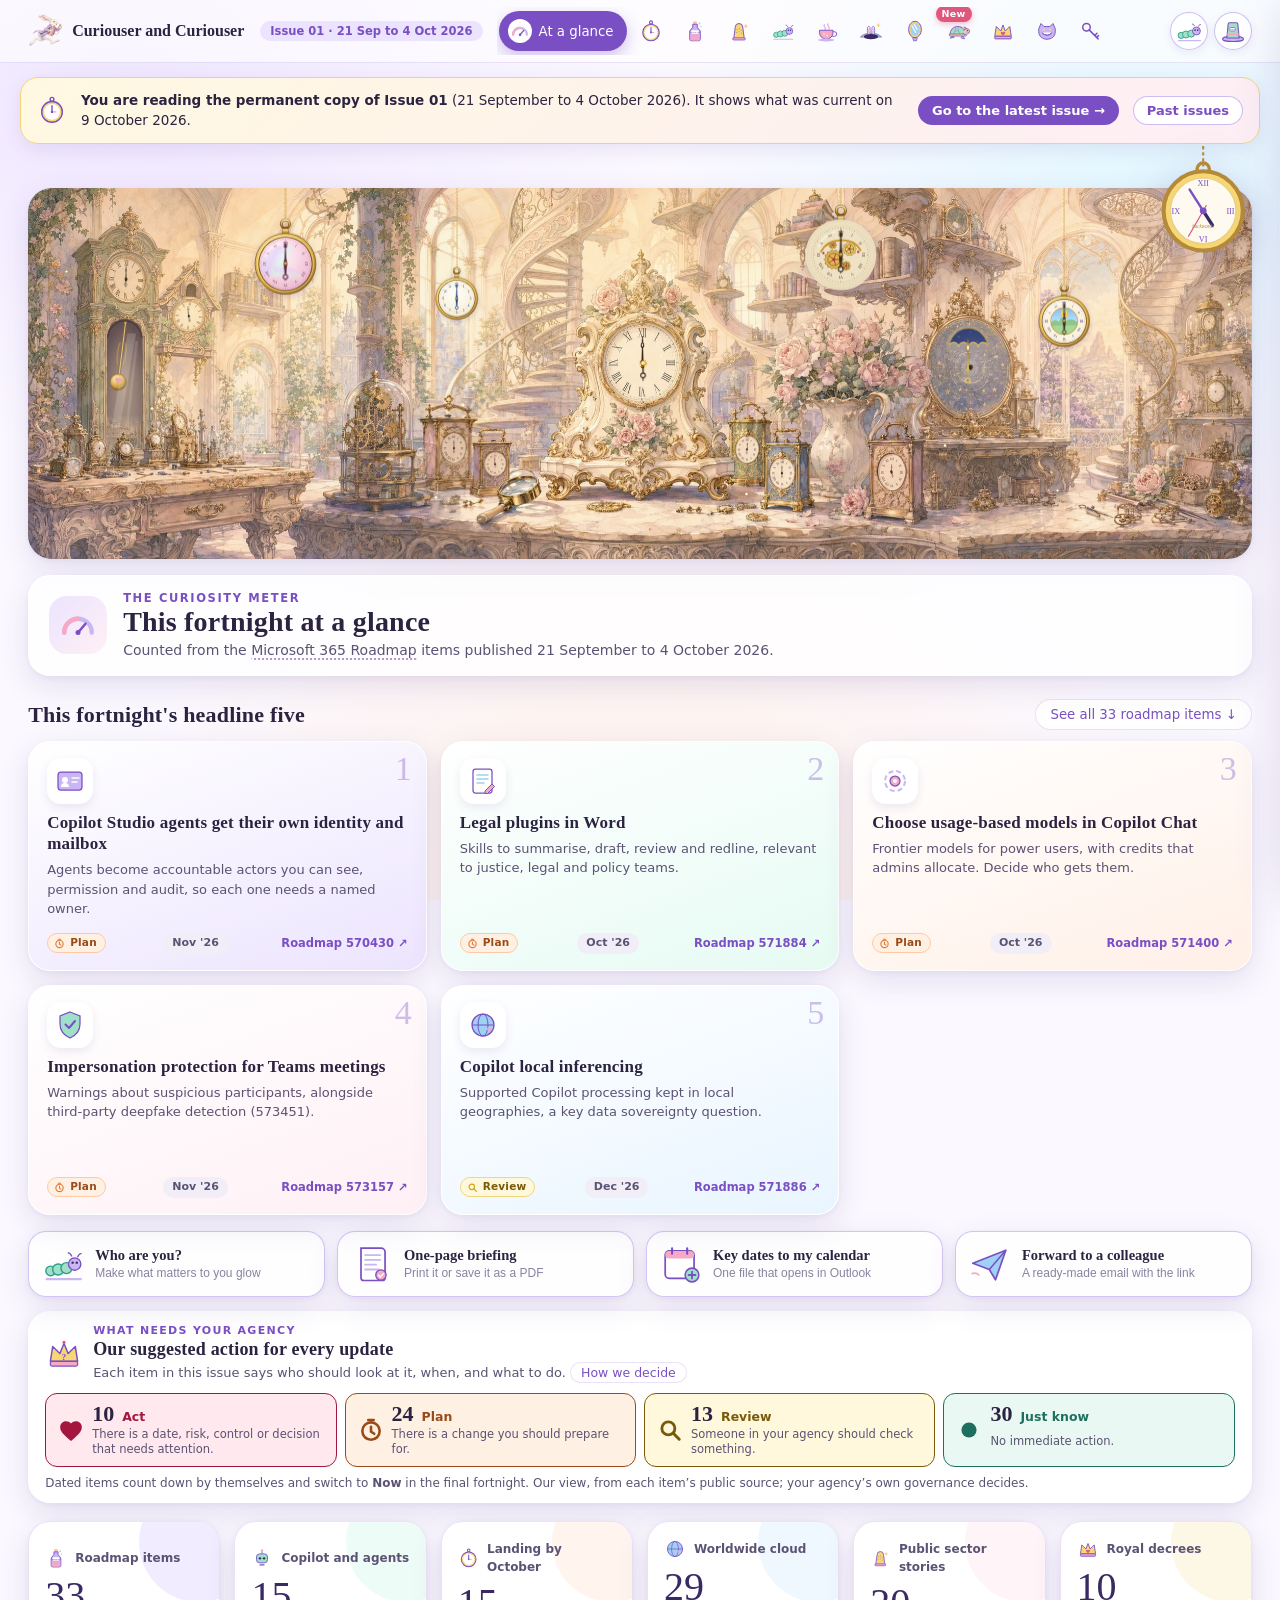
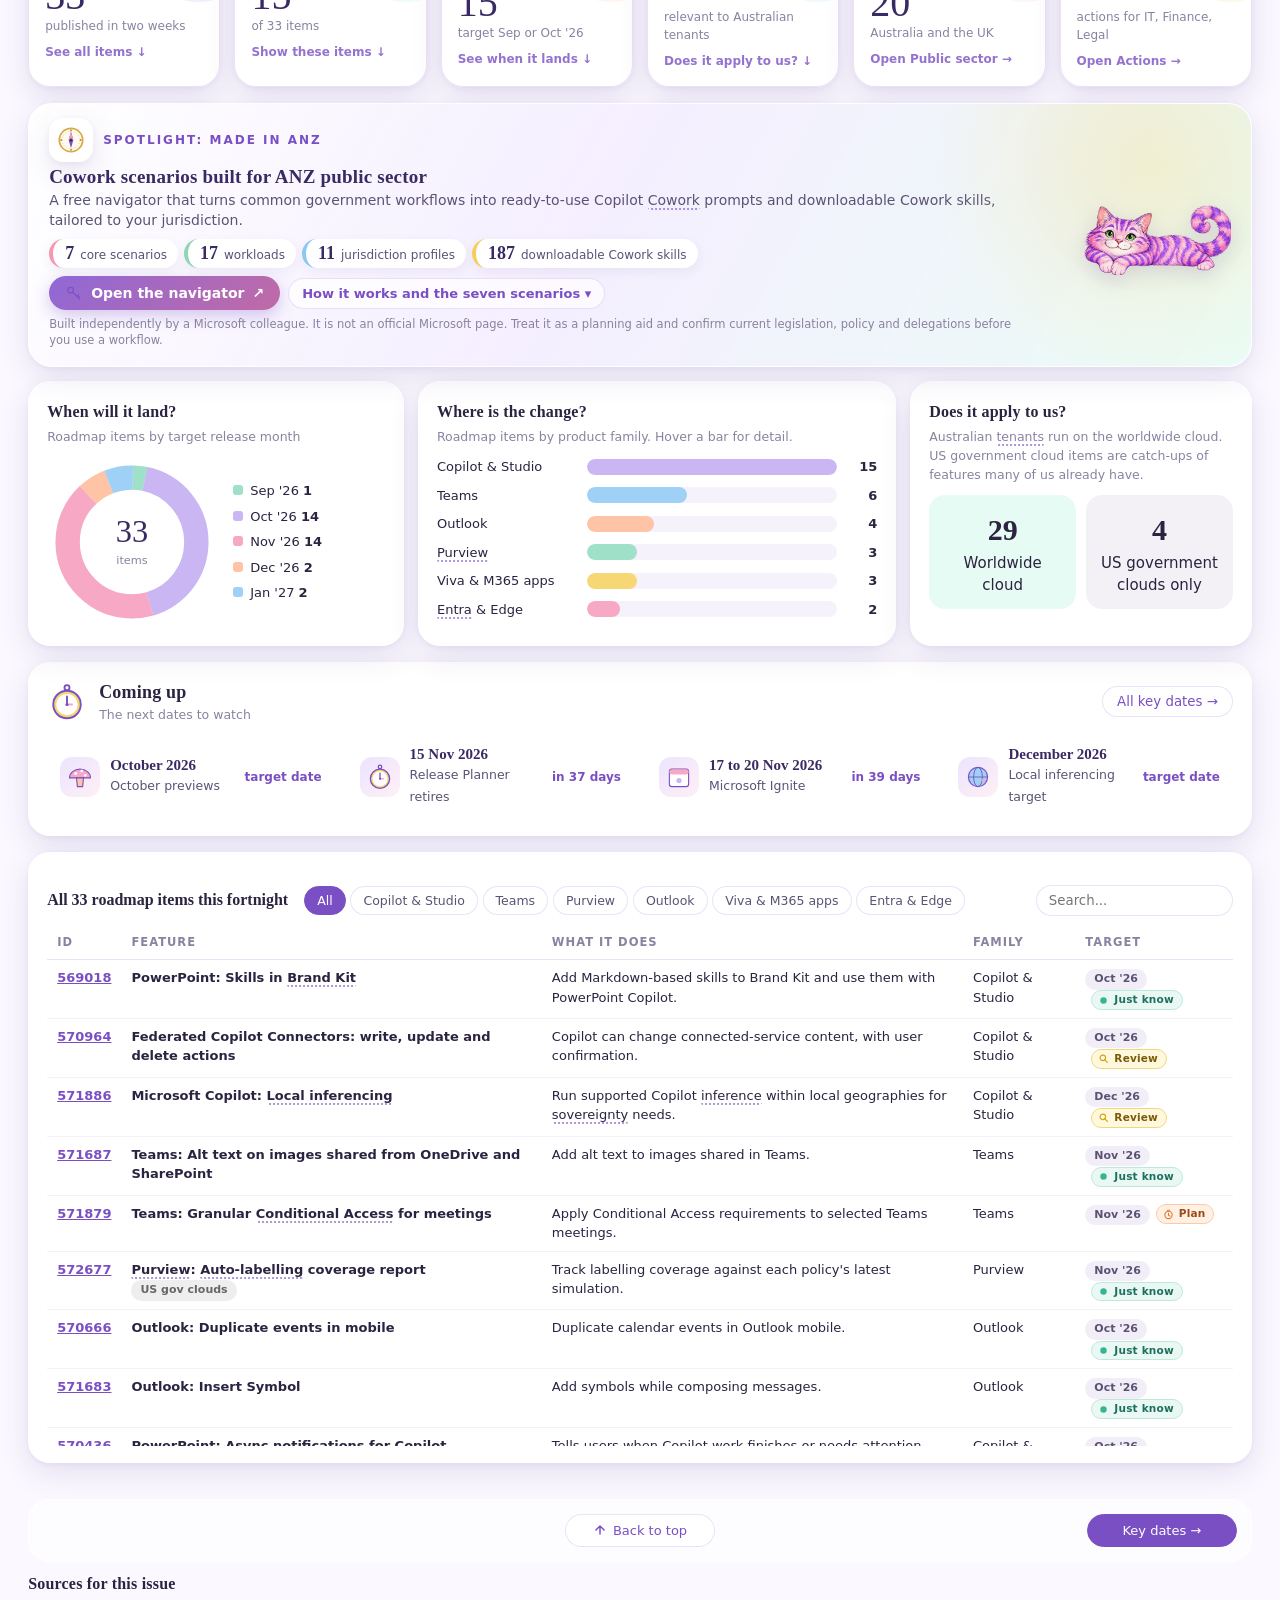
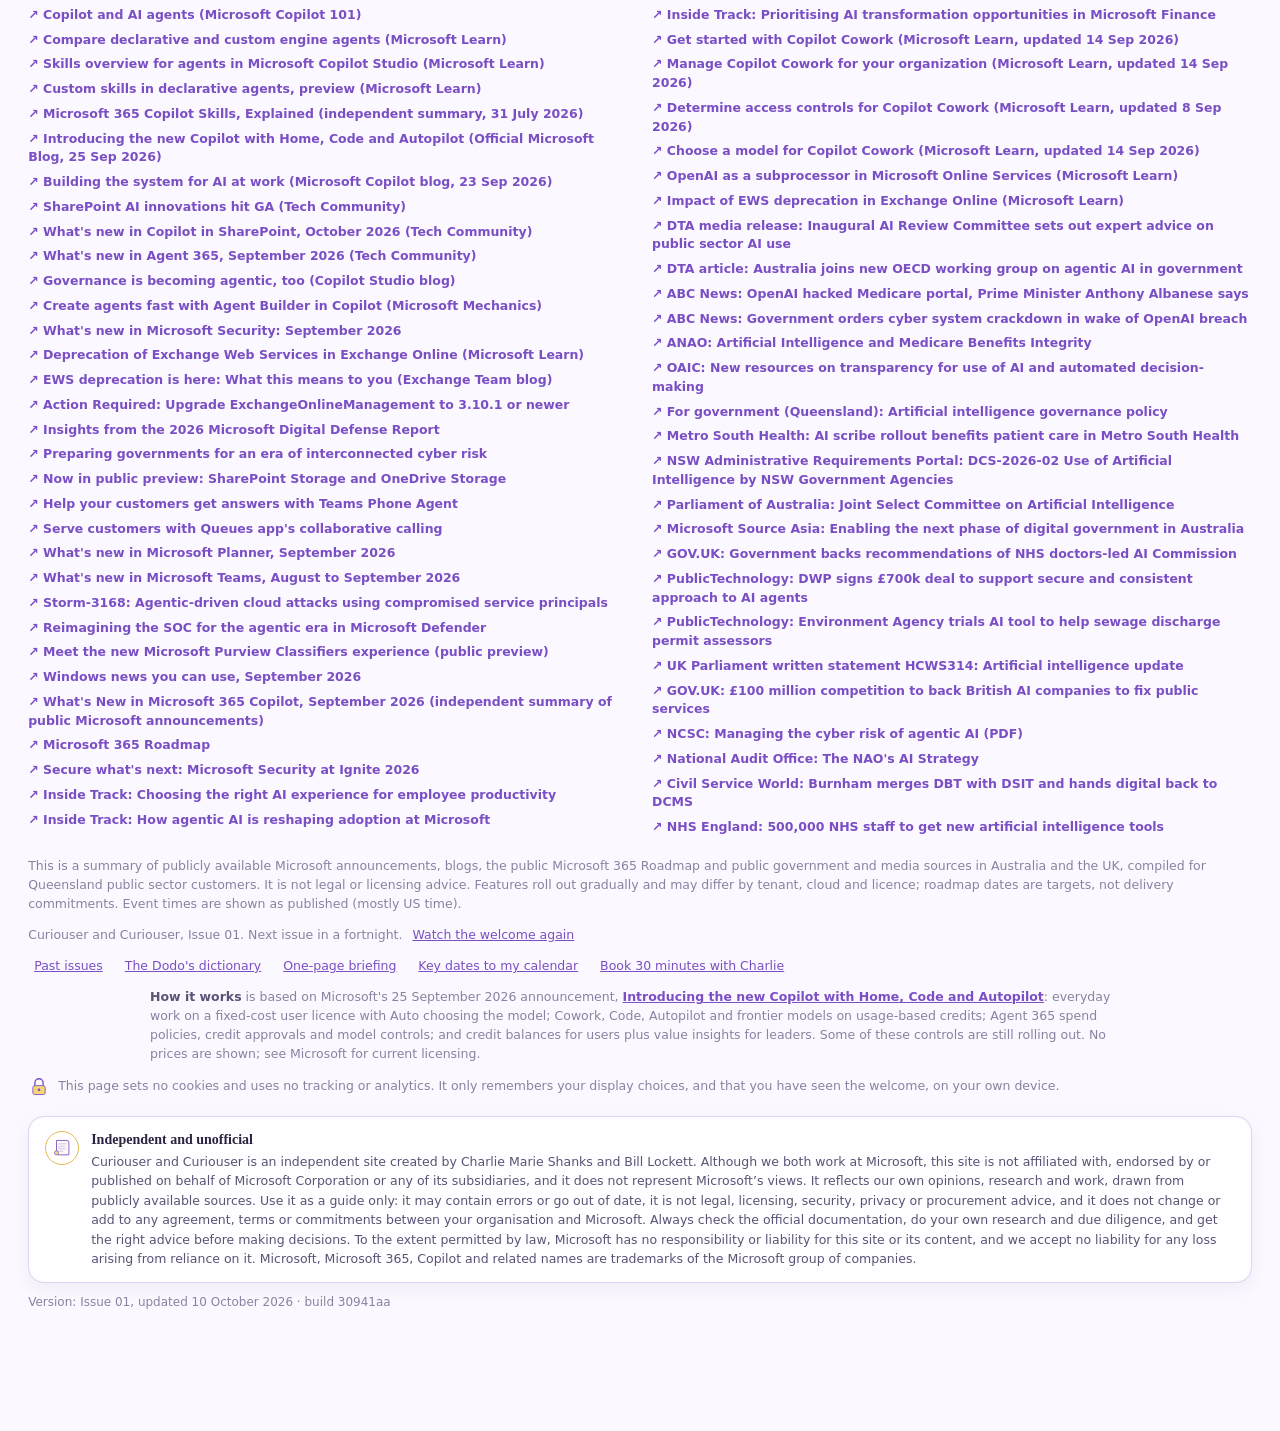
==== commit c0a9da68: "Add files via upload" ====
--- a/issue-01.html
+++ b/issue-01.html
@@ -4,7 +4,7 @@
 <meta name="description" content="What&#x27;s new in Microsoft AI, and what it means for Queensland public sector agencies. Issue 01 covers 21 September to 4 October 2026. Built from public sources."><meta name="theme-color" content="#c9b6f2"><link rel="icon" type="image/png" sizes="32x32" href="[data-uri]"><link rel="icon" type="image/png" sizes="16x16" href="[data-uri]"><link rel="icon" type="image/png" sizes="96x96" href="assets/favicon-96.2135ca003a.png"><link rel="apple-touch-icon" sizes="180x180" href="assets/apple-touch-180.22fc357d3d.png">
 <meta property="og:type" content="website"><meta property="og:site_name" content="Curiouser and Curiouser"><meta property="og:title" content="Curiouser and Curiouser | Issue 01"><meta property="og:description" content="What&#x27;s new in Microsoft AI, and what it means for Queensland public sector agencies. Issue 01 covers 21 September to 4 October 2026. Built from public sources."><meta property="og:url" content="https://www.curiouserandcuriouser.com.au/"><meta property="og:image" content="https://www.curiouserandcuriouser.com.au/preview.jpg"><meta property="og:image:width" content="1200"><meta property="og:image:height" content="630"><meta property="og:image:alt" content="A Wonderland garden of giant flowers and topiary animals, with the title Curiouser and Curiouser"><meta property="og:locale" content="en_AU">
 <meta name="twitter:card" content="summary_large_image"><meta name="twitter:title" content="Curiouser and Curiouser | Issue 01"><meta name="twitter:description" content="What&#x27;s new in Microsoft AI, and what it means for Queensland public sector agencies. Issue 01 covers 21 September to 4 October 2026. Built from public sources."><meta name="twitter:image" content="https://www.curiouserandcuriouser.com.au/preview.jpg">
-<script>(function(){try{var P=location.pathname;if(/^https?:$/.test(location.protocol)&&/^\/[^\/.]+$/.test(P)&&!/^\/issue-\d+$/i.test(P))history.replaceState(null,'',P+'/'+location.search+location.hash)}catch(e){}var R=document.documentElement;R.classList.add('ccload');try{var th=localStorage.getItem('cc-theme');if(th==='dark'||(th==='auto'&&matchMedia('(prefers-color-scheme: dark)').matches)){R.classList.add('ccdark');document.write('<link rel="stylesheet" id="ccdarkcss" href="assets/dark.31776e544e.css">')}}catch(e){}try{if(localStorage.getItem('cc-calm')==='1')R.classList.add('calm')}catch(e){}try{if(location.hash==='#welcome'||!localStorage.getItem('cc-intro-issue-01'))R.classList.add('ccpre')}catch(e){R.classList.add('ccpre')}
+<script>(function(){try{var P=location.pathname;if(/^https?:$/.test(location.protocol)&&/^\/[^\/.]+$/.test(P)&&!/^\/issue-\d+$/i.test(P))history.replaceState(null,'',P+'/'+location.search+location.hash)}catch(e){}var R=document.documentElement;R.classList.add('ccload');try{var th=localStorage.getItem('cc-theme');if(th==='dark'||(th==='auto'&&matchMedia('(prefers-color-scheme: dark)').matches)){R.classList.add('ccdark');document.write('<link rel="stylesheet" id="ccdarkcss" href="assets/dark.4494713ee7.css">')}}catch(e){}try{if(localStorage.getItem('cc-calm')==='1')R.classList.add('calm')}catch(e){}try{if(location.hash==='#welcome'||!localStorage.getItem('cc-intro-issue-01'))R.classList.add('ccpre')}catch(e){R.classList.add('ccpre')}
 /* lighter effects for modest computers: no graphics chip (virtual desktops), very few cores or little memory. cc-lite 1 forces on, 0 forces off */
 var lite=false,why='';try{var f=localStorage.getItem('cc-lite');if(f==='1'){lite=true;why='chosen'}else if(f!=='0'){var n=navigator,c=n.hardwareConcurrency||8,m=n.deviceMemory||0;if(c<=2||(m&&m<=2)||(c<=4&&m&&m<=4)){lite=true;why='device'}if(!lite){var cv=document.createElement('canvas'),gl=cv.getContext('webgl')||cv.getContext('experimental-webgl');if(!gl){lite=true;why='nogl'}else{var d=gl.getExtension('WEBGL_debug_renderer_info'),r=d?String(gl.getParameter(d.UNMASKED_RENDERER_WEBGL)):'';if(/SwiftShader|llvmpipe|softpipe|Basic Render|Software/i.test(r)){lite=true;why='software'}var lc=gl.getExtension('WEBGL_lose_context');if(lc)lc.loseContext()}}}}catch(e){}if(lite){R.classList.add('lite');window.CC_LITE=why}
 window.ccP=function(x){var b=document.getElementById('cclbar');if(b)b.style.width=Math.max(6,Math.round(x*100))+'%'};
@@ -4294,7 +4294,7 @@
  <p class="ccfoot"><button type="button" class="replay" data-act="past">Past issues</button><button type="button" class="replay" data-act="dict">The Dodo's dictionary</button><button type="button" class="replay" data-act="brief">One-page briefing</button><button type="button" class="replay" data-act="calall">Key dates to my calendar</button><button type="button" class="replay" data-act="book">Book 30 minutes with Charlie</button></p>
  <p class="ccsrc"><b>How it works</b> is based on Microsoft's 25 September 2026 announcement, <a href="https://blogs.microsoft.com/blog/2026/09/25/introducing-the-new-copilot-with-home-code-and-autopilot/" target="_blank" rel="noopener">Introducing the new Copilot with Home, Code and Autopilot</a>: everyday work on a fixed-cost user licence with Auto choosing the model; Cowork, Code, Autopilot and frontier models on usage-based credits; Agent 365 spend policies, credit approvals and model controls; and credit balances for users plus value insights for leaders. Some of these controls are still rolling out. No prices are shown; see Microsoft for current licensing.</p><p class="ccpriv"><span class="cpi2" data-ico="lock"></span><span>This page sets no cookies and uses no tracking or analytics. It only remembers your display choices, and that you have seen the welcome, on your own device.</span></p>
  <div class="ccdisc" role="note" aria-label="Disclaimer"><span class="ccdi" data-ico="scroll"></span><div><b>Independent and unofficial</b><p>Curiouser and Curiouser is an independent site created by Charlie Marie Shanks and Bill Lockett. Although we both work at Microsoft, this site is not affiliated with, endorsed by or published on behalf of Microsoft Corporation or any of its subsidiaries, and it does not represent Microsoft&rsquo;s views. It reflects our own opinions, research and work, drawn from publicly available sources. Use it as a guide only: it may contain errors or go out of date, it is not legal, licensing, security, privacy or procurement advice, and it does not change or add to any agreement, terms or commitments between your organisation and Microsoft. Always check the official documentation, do your own research and due diligence, and get the right advice before making decisions. To the extent permitted by law, Microsoft has no responsibility or liability for this site or its content, and we accept no liability for any loss arising from reliance on it. Microsoft, Microsoft 365, Copilot and related names are trademarks of the Microsoft group of companies.</p></div></div>
- <p class="ccver">Version: Issue 01, updated 10 October 2026 &middot; build 6d2117e</p>
+ <p class="ccver">Version: Issue 01, updated 10 October 2026 &middot; build 30941aa</p>
 </footer>
 <button class="fab" id="fab" aria-label="Back to top"><span data-ico="up"></span></button>
 <div class="tip" id="tip"></div>
@@ -4305,9 +4305,9 @@
 <script>ccP(.3)</script>
 <script>window.CC_HASH0=location.hash;window.CC_HOLD_BANNER=true;window.CC_PHONE=(function(){try{return matchMedia('(pointer:coarse)').matches&&Math.min(screen.width,screen.height)<=600}catch(e){return false}})();if(window.CC_PHONE)document.documentElement.classList.add('phone');window.ccSm=function(){return document.documentElement.classList.contains('phone')||innerWidth<=700};document.documentElement.classList.toggle('ccsm',window.ccSm());(function(){var was=window.ccSm(),t=0;addEventListener('resize',function(){clearTimeout(t);t=setTimeout(function(){var n=window.ccSm();if(n!==was){was=n;document.documentElement.classList.toggle('ccsm',n);dispatchEvent(new Event('cc-sm'))}},250)})})();window.CC_INTRO_PENDING=(function(){try{if(window.CC_PHONE)return false;if(location.hash==='#past')return false;if(/issue-\d+\.html$/i.test(location.pathname)&&location.hash!=='#welcome')return false;if(location.hash==='#welcome')return true;return !localStorage.getItem('cc-intro-issue-01')}catch(e){return true}})();
 window.CC_WEB=true;
-window.CC_DARK_CSS="assets/dark.31776e544e.css";
+window.CC_DARK_CSS="assets/dark.4494713ee7.css";
 window.SCENES_S={"clockmaker": "assets/pano-clockmaker-s.ac59a39616.webp", "hole": "assets/pano-hole-s.eba3cbc864.webp", "moreton": "assets/pano-moreton-s.4f4a682c5e.webp", "whitsundays": "assets/pano-whitsundays-s.97b45ed09c.webp", "daintree": "assets/pano-daintree-s.96d73d8270.webp", "jacaranda": "assets/pano-jacaranda-s.c51888ad4d.webp", "outback": "assets/pano-outback-s.ea5662686c.webp", "hall": "assets/pano-hall-s.b16a9c2ae6.webp", "race": "assets/pano-race-s.719c59bcf6.webp", "alice": "assets/pano-alice-s.ff95b9fd95.webp", "court2": "assets/pano-court2-s.08da3e9553.webp", "school": "assets/pano-school-s.61c6e3c55c.webp"};
-window.NIGHT={"clockmaker": "assets/night-clockmaker.582ff2fccf.webp", "moreton": "assets/night-moreton.70d6480674.webp", "whitsundays": "assets/night-whitsundays.e5007c2804.webp", "race": "assets/night-race.8112ad1ce9.webp", "daintree": "assets/night-daintree.9815289ae7.webp", "jacaranda": "assets/night-jacaranda.3d95905b28.webp", "hole": "assets/night-hole.a54ff0d4b1.webp", "hall": "assets/night-hall.6656719fdd.webp", "school": "assets/night-school.080ae8dd27.webp", "court2": "assets/night-court2.377613db2a.webp", "outback": "assets/night-outback.96c43ed8e9.webp", "alice": "assets/night-alice.5839fb4e9b.webp"};
+window.NIGHT={"clockmaker": "assets/night-clockmaker.e35f93c5c7.webp", "moreton": "assets/night-moreton.ae8d4a87bb.webp", "whitsundays": "assets/night-whitsundays.a2c200cebe.webp", "race": "assets/night-race.b3a153756c.webp", "daintree": "assets/night-daintree.08c7e8eaa5.webp", "jacaranda": "assets/night-jacaranda.b319f6deeb.webp", "hole": "assets/night-hole.35534ce80b.webp", "hall": "assets/night-hall.18fa3ba126.webp", "school": "assets/night-school.c923695dd9.webp", "court2": "assets/night-court2.390ef7808e.webp", "outback": "assets/night-outback.887f6a3cec.webp", "alice": "assets/night-alice.8d8f5219fa.webp"};
 window.NIGHT_AR=2.8;window.NIGHT_KEYS=["alice", "clockmaker", "court2", "daintree", "hall", "hole", "jacaranda", "moreton", "outback", "race", "school", "whitsundays"];
 window.NIGHT_FALL={"ob-chainkey": "[data-uri]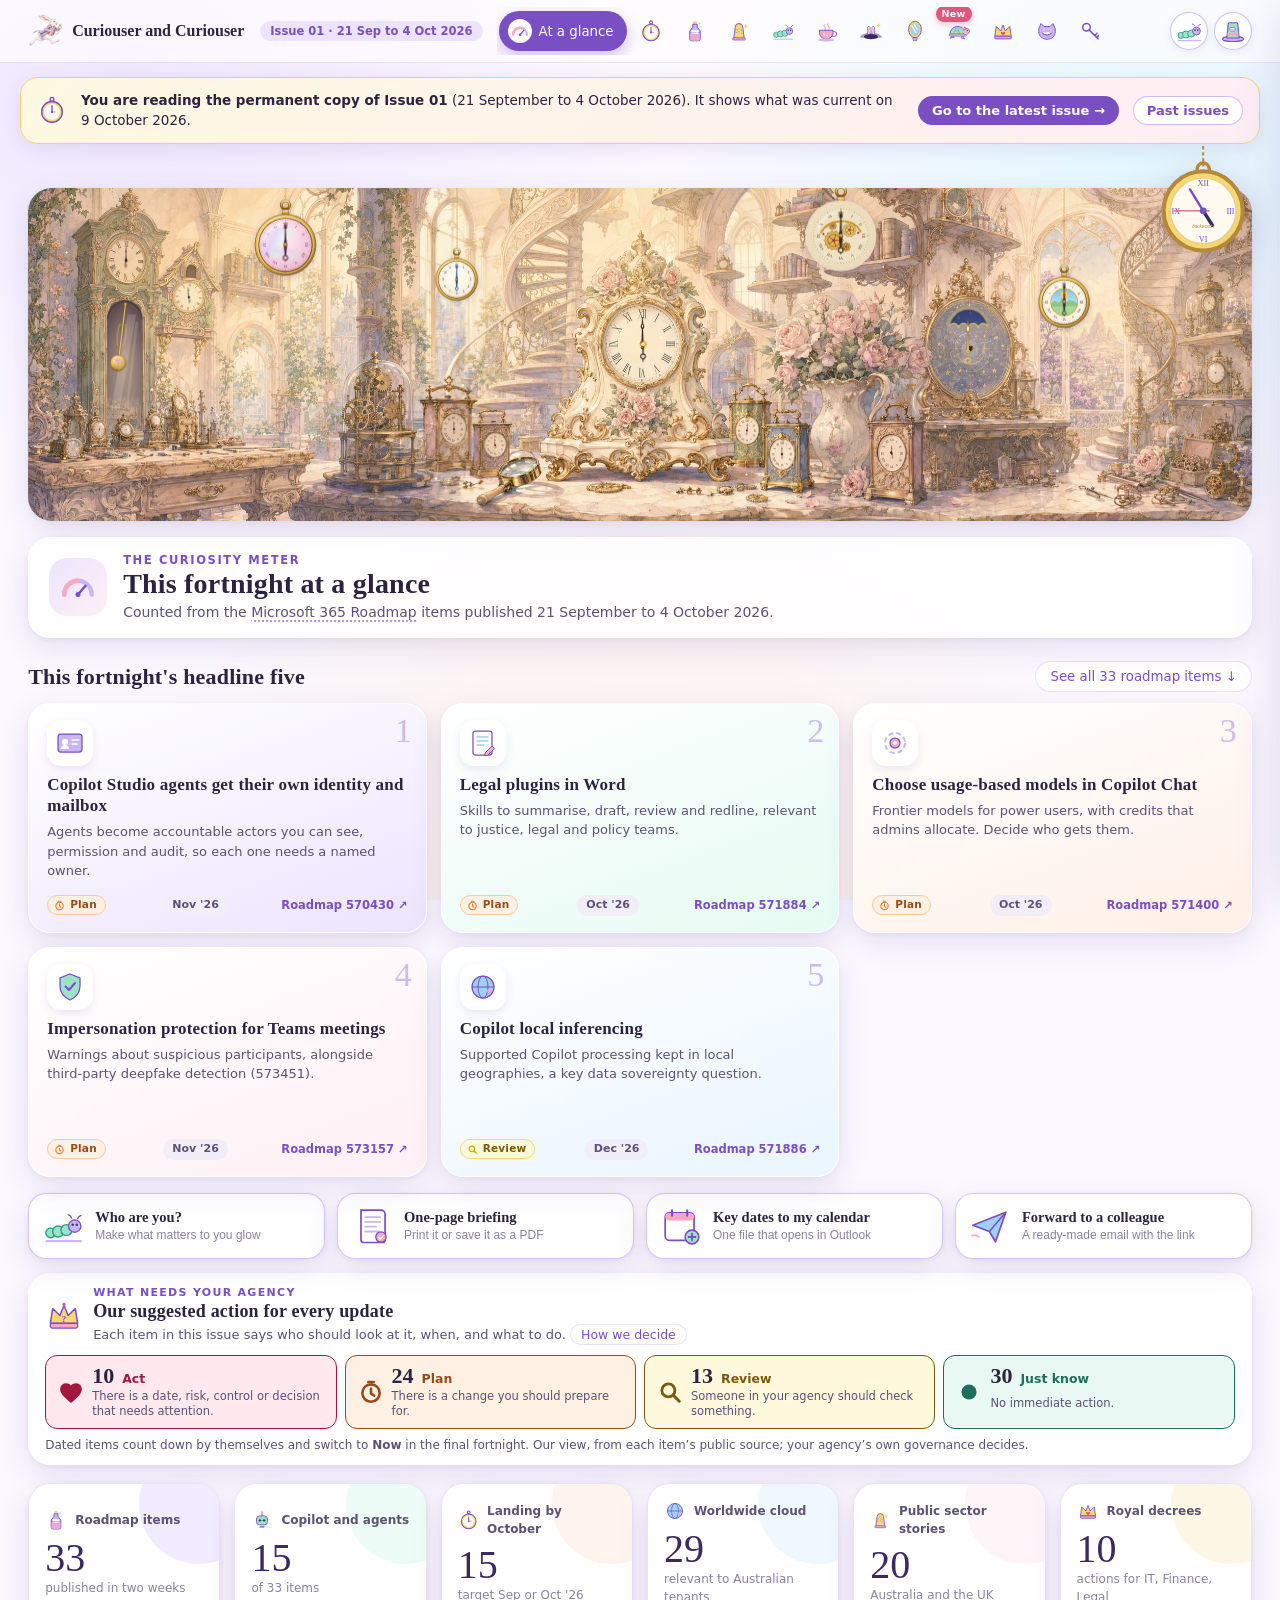
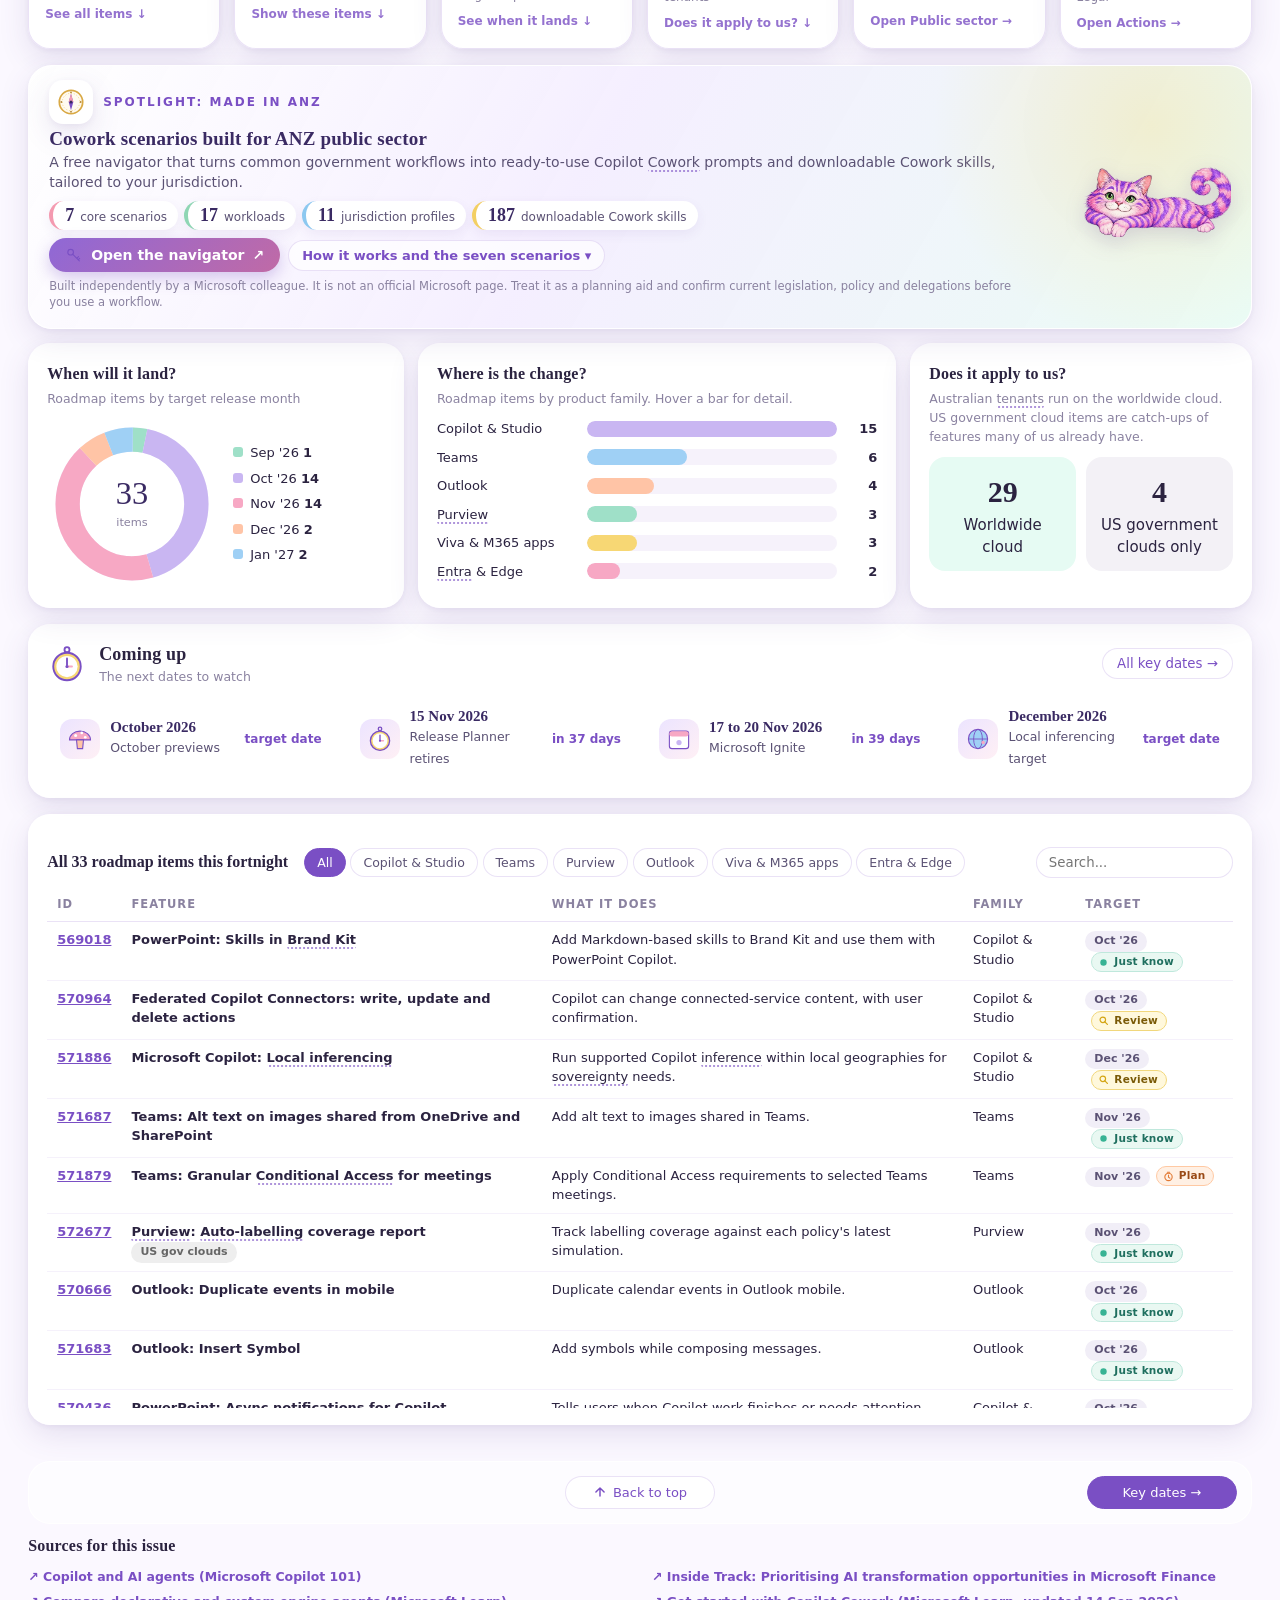
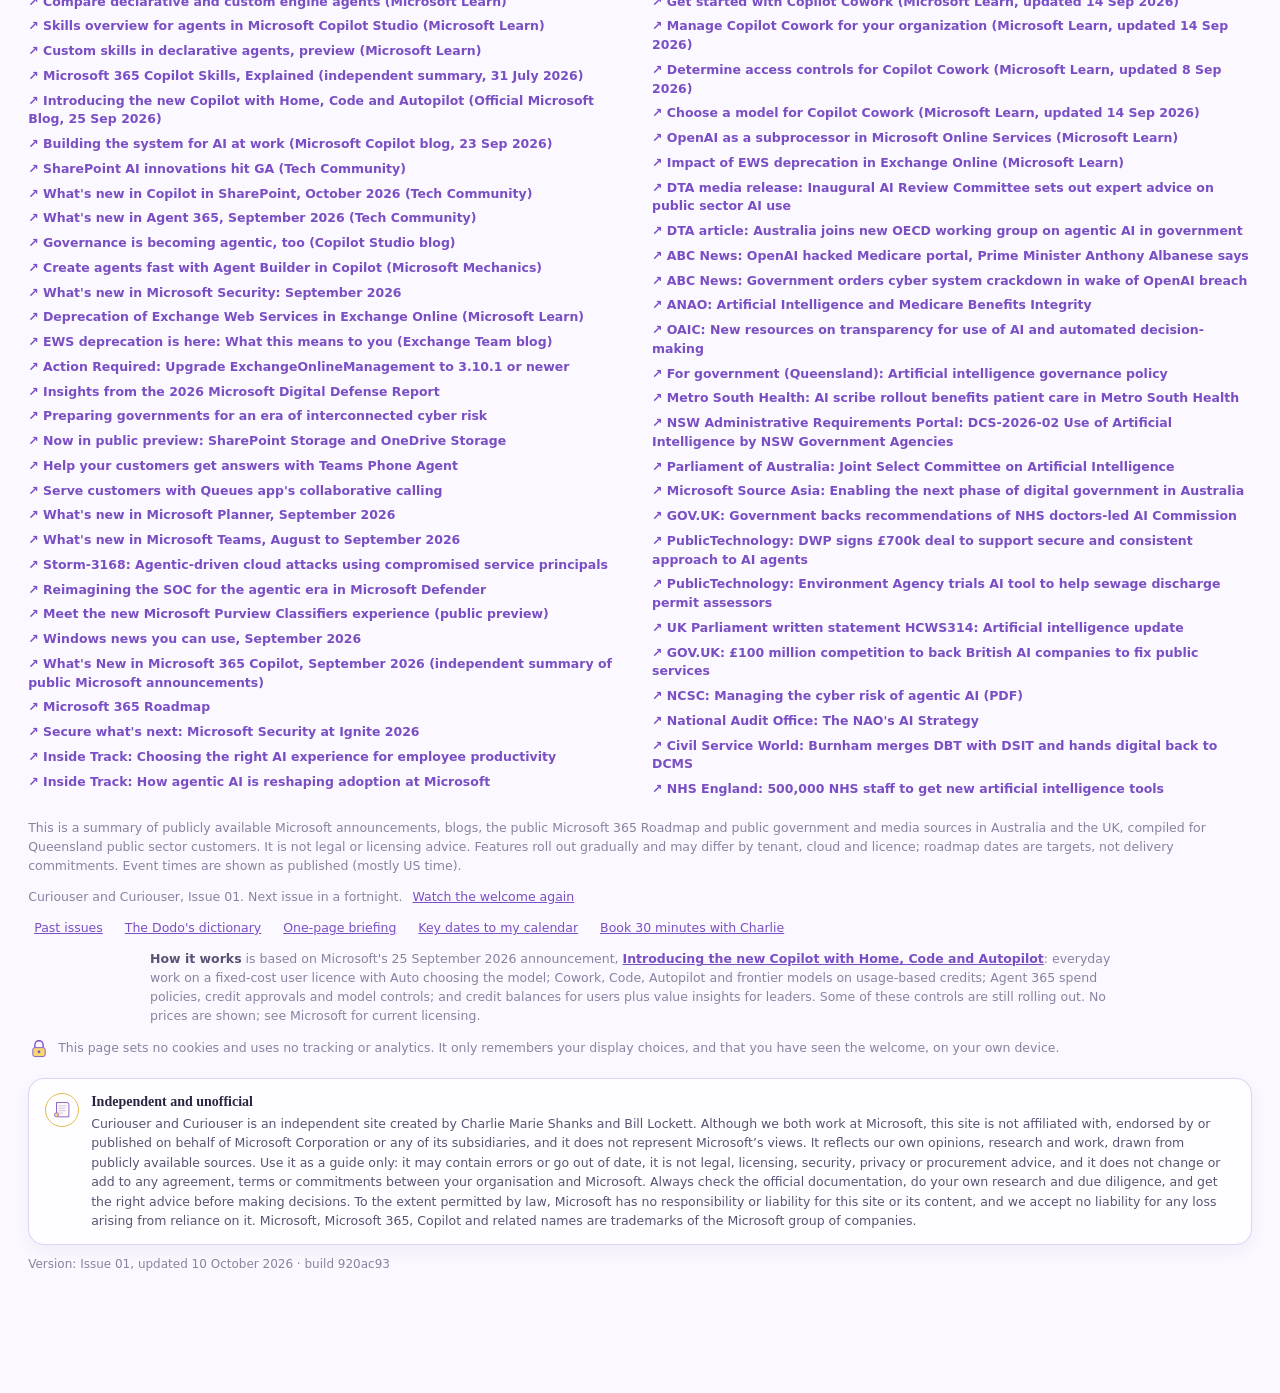
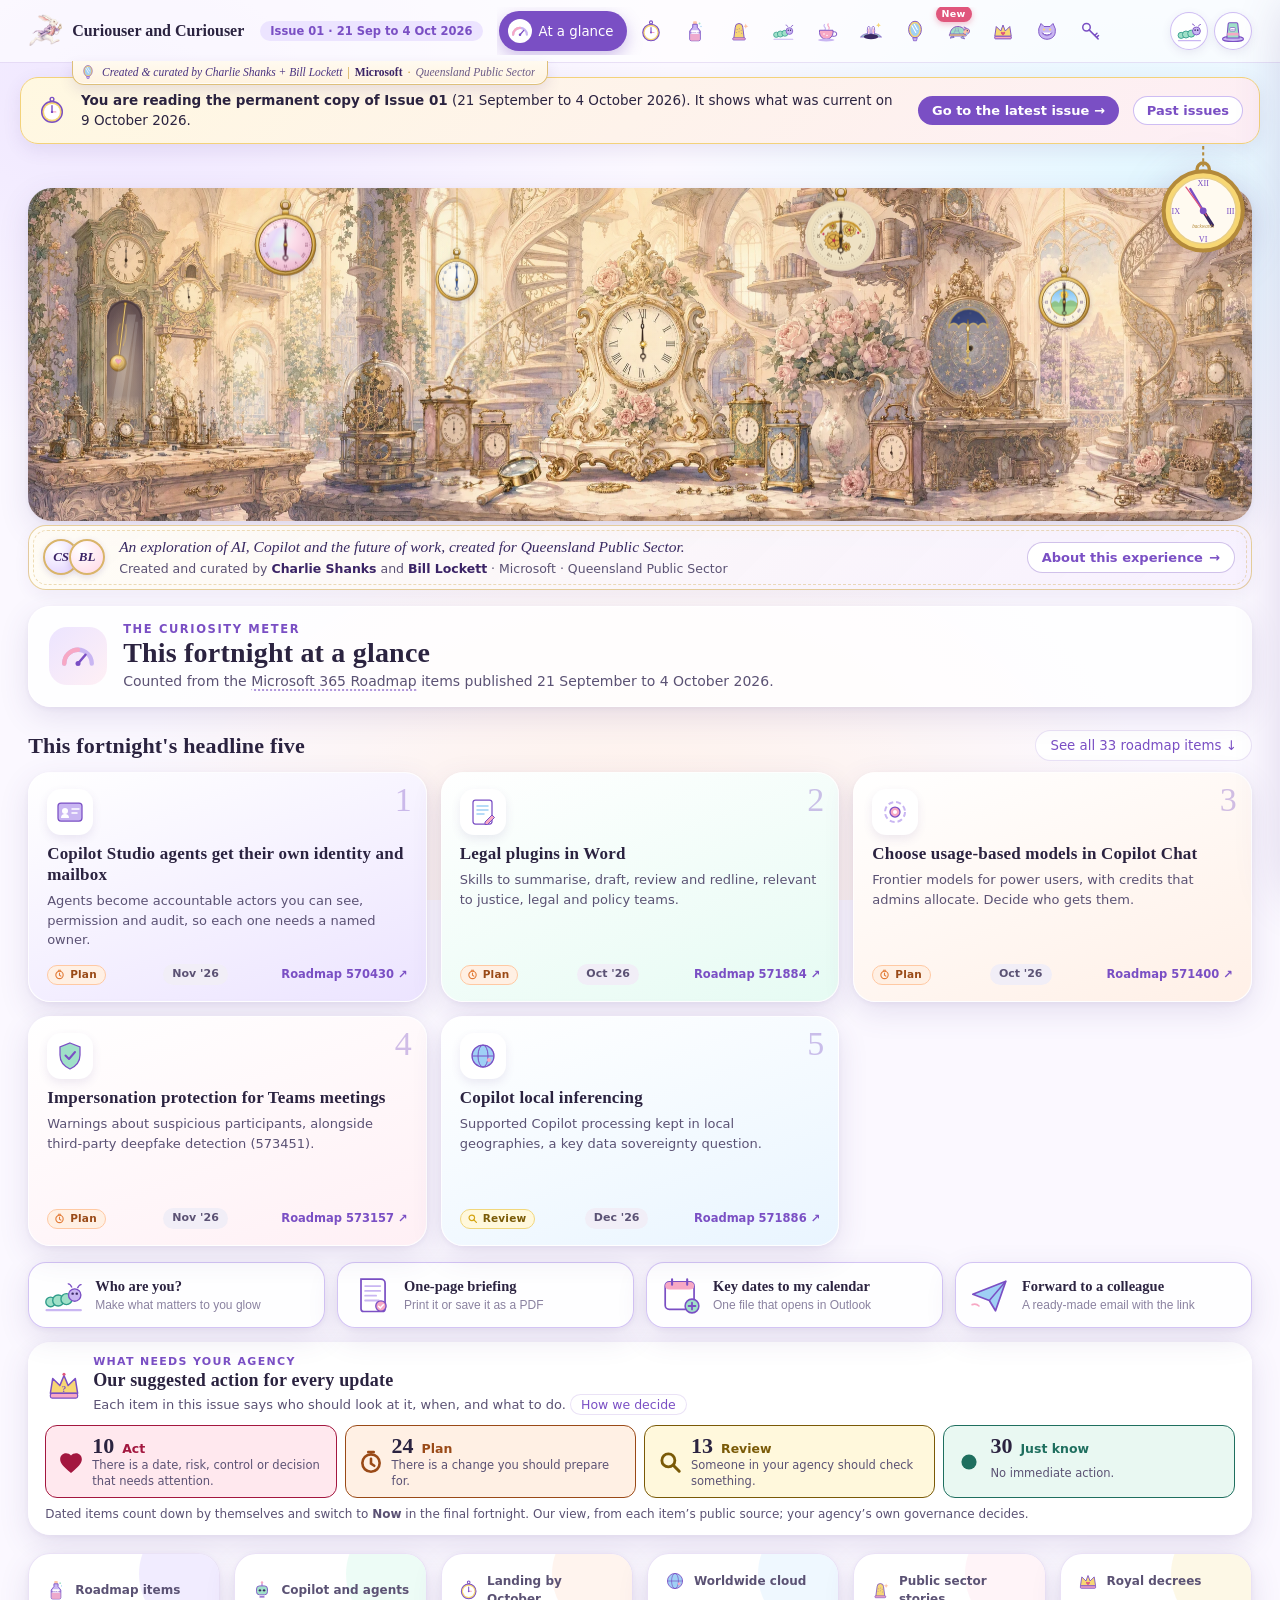
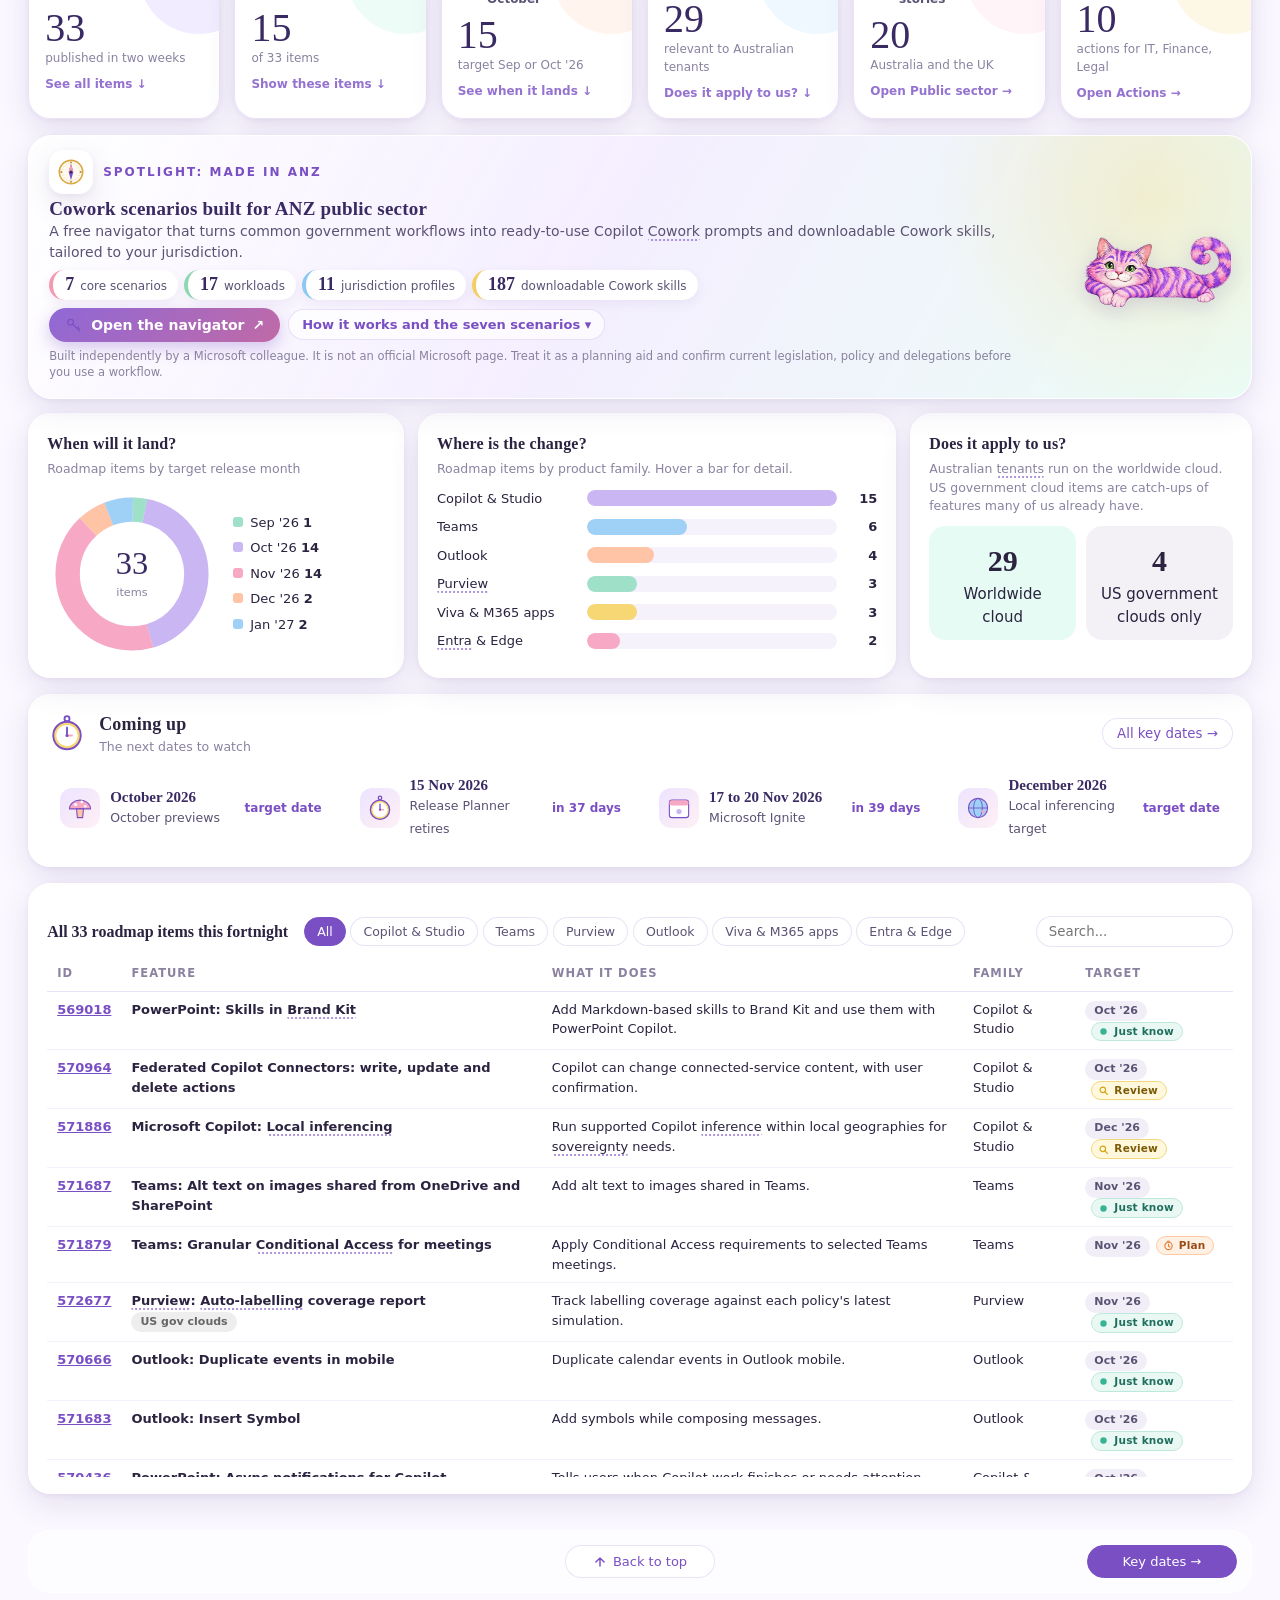
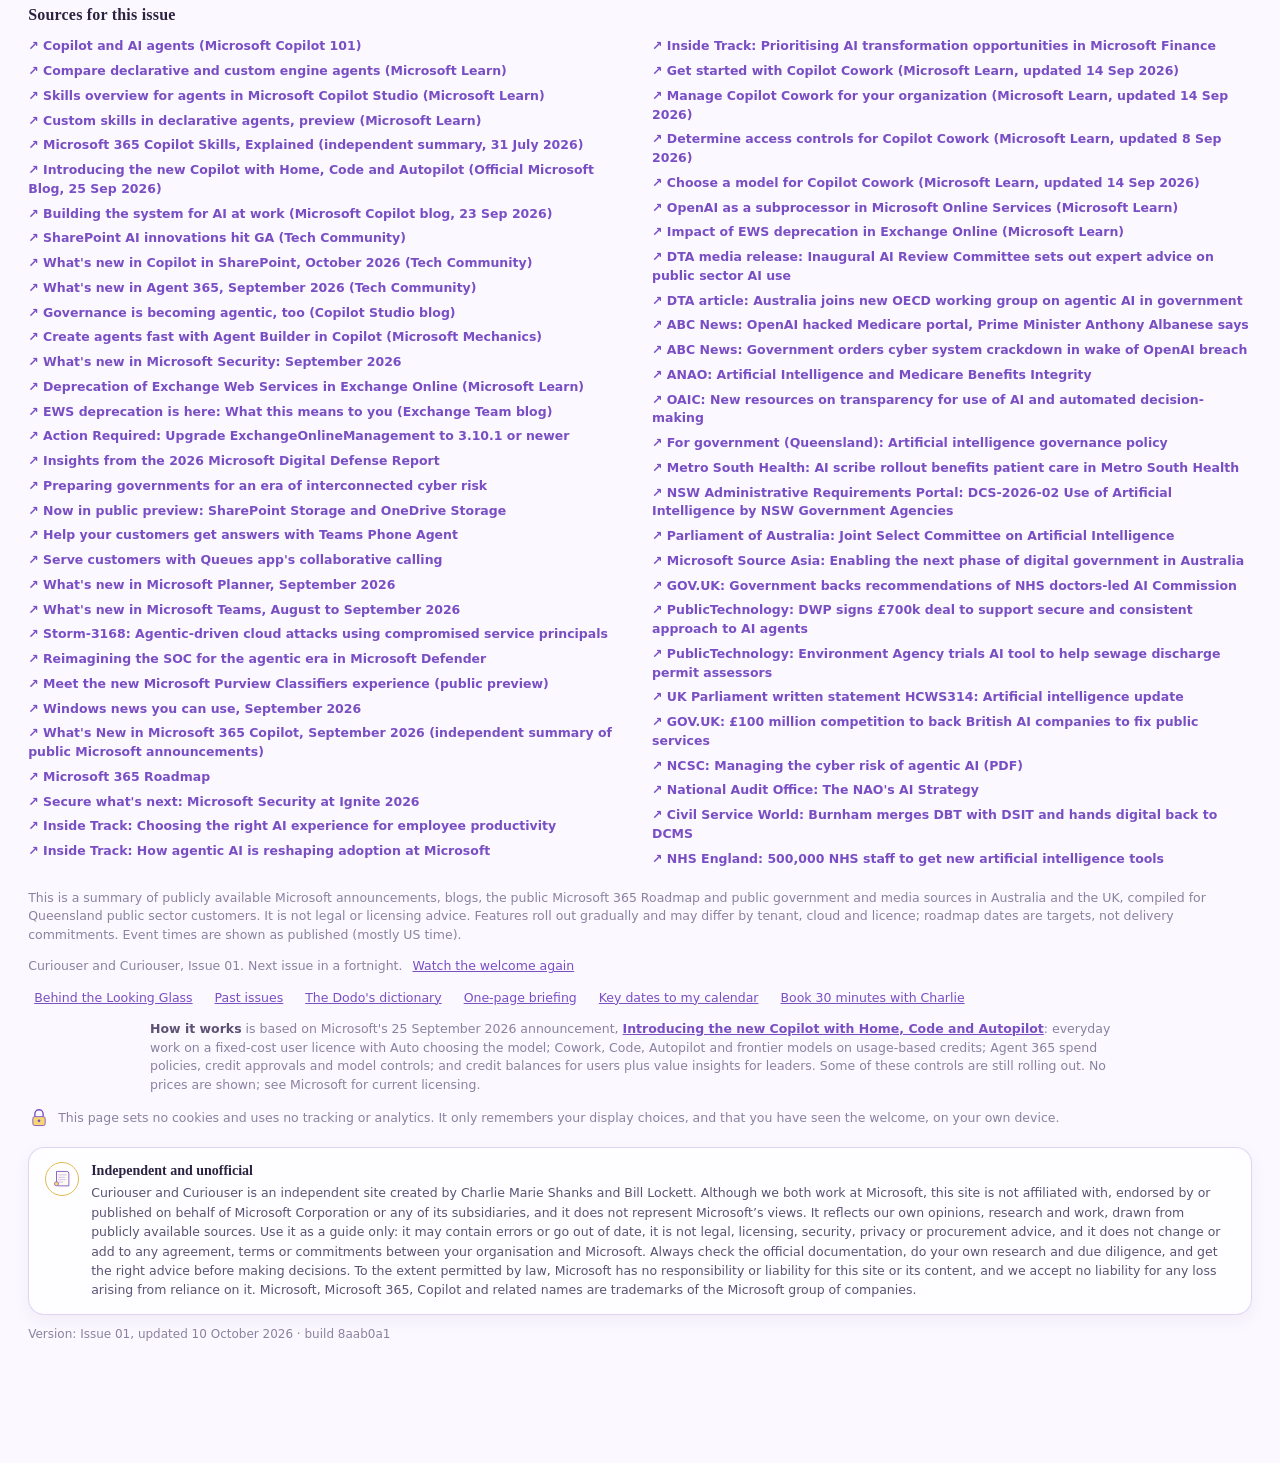
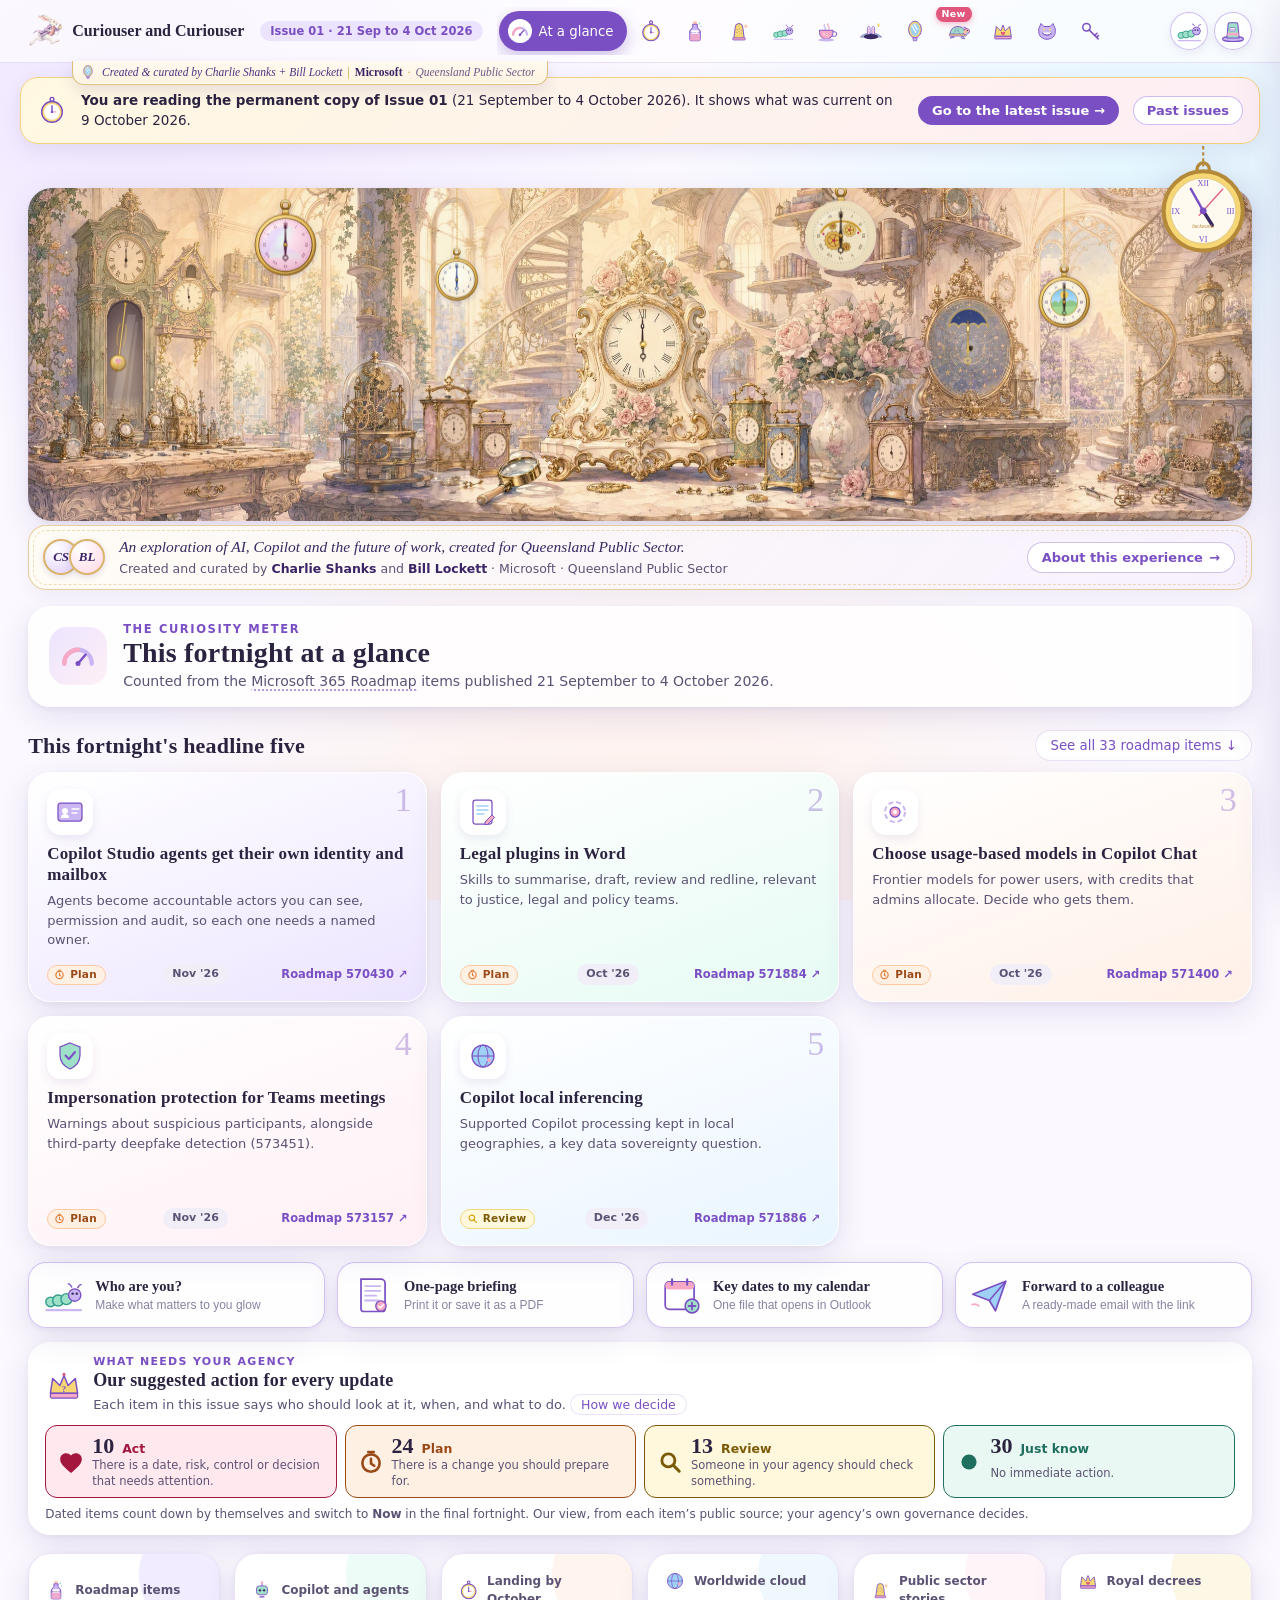
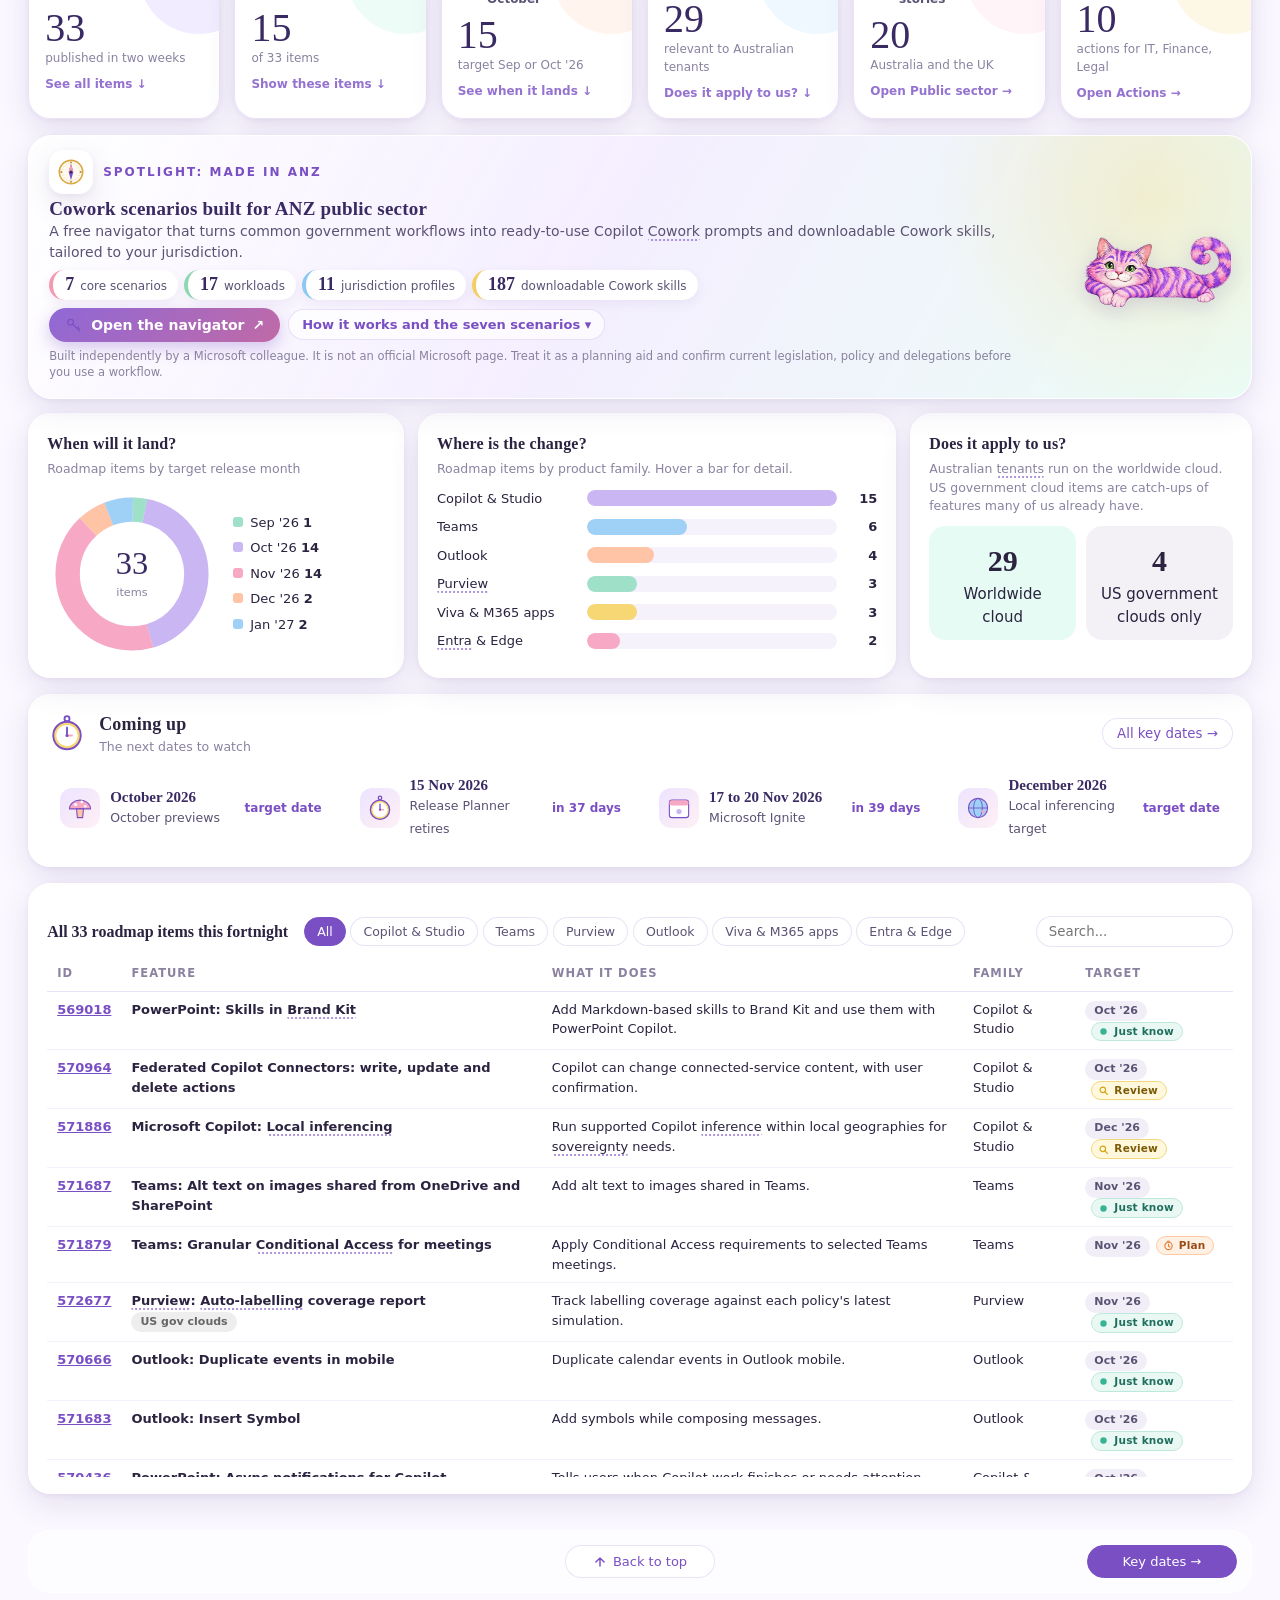
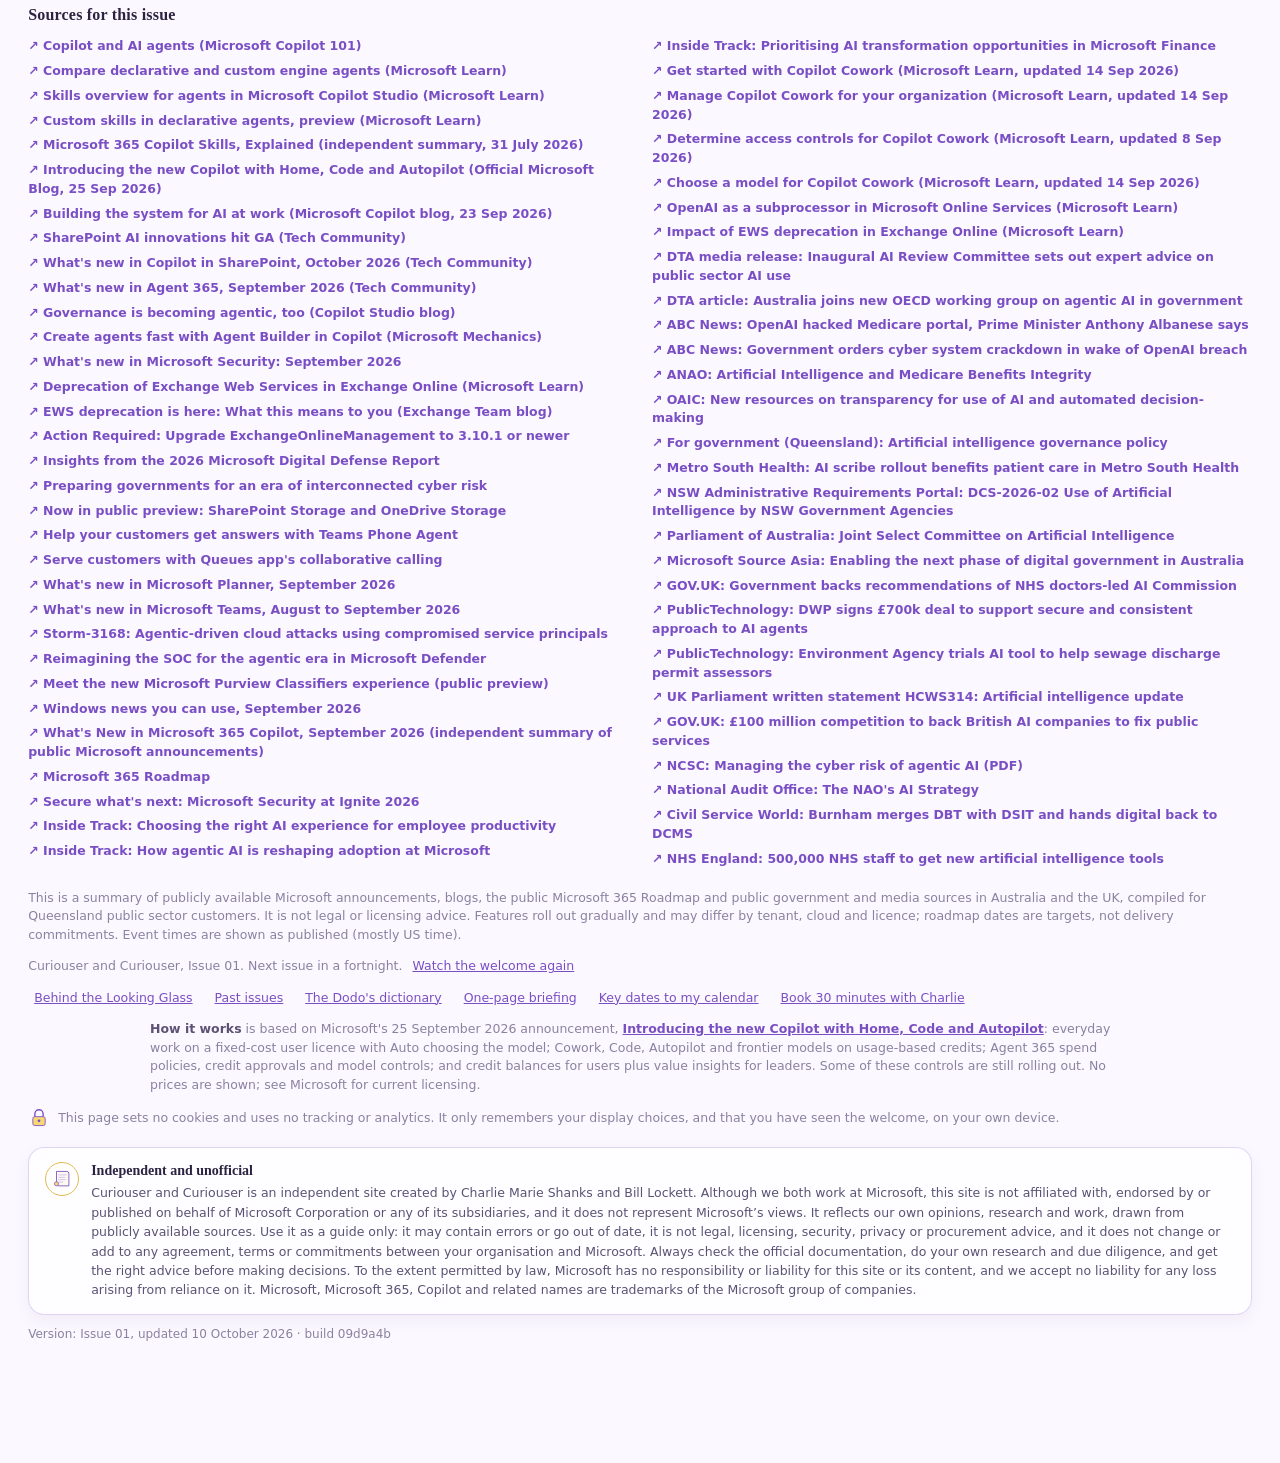
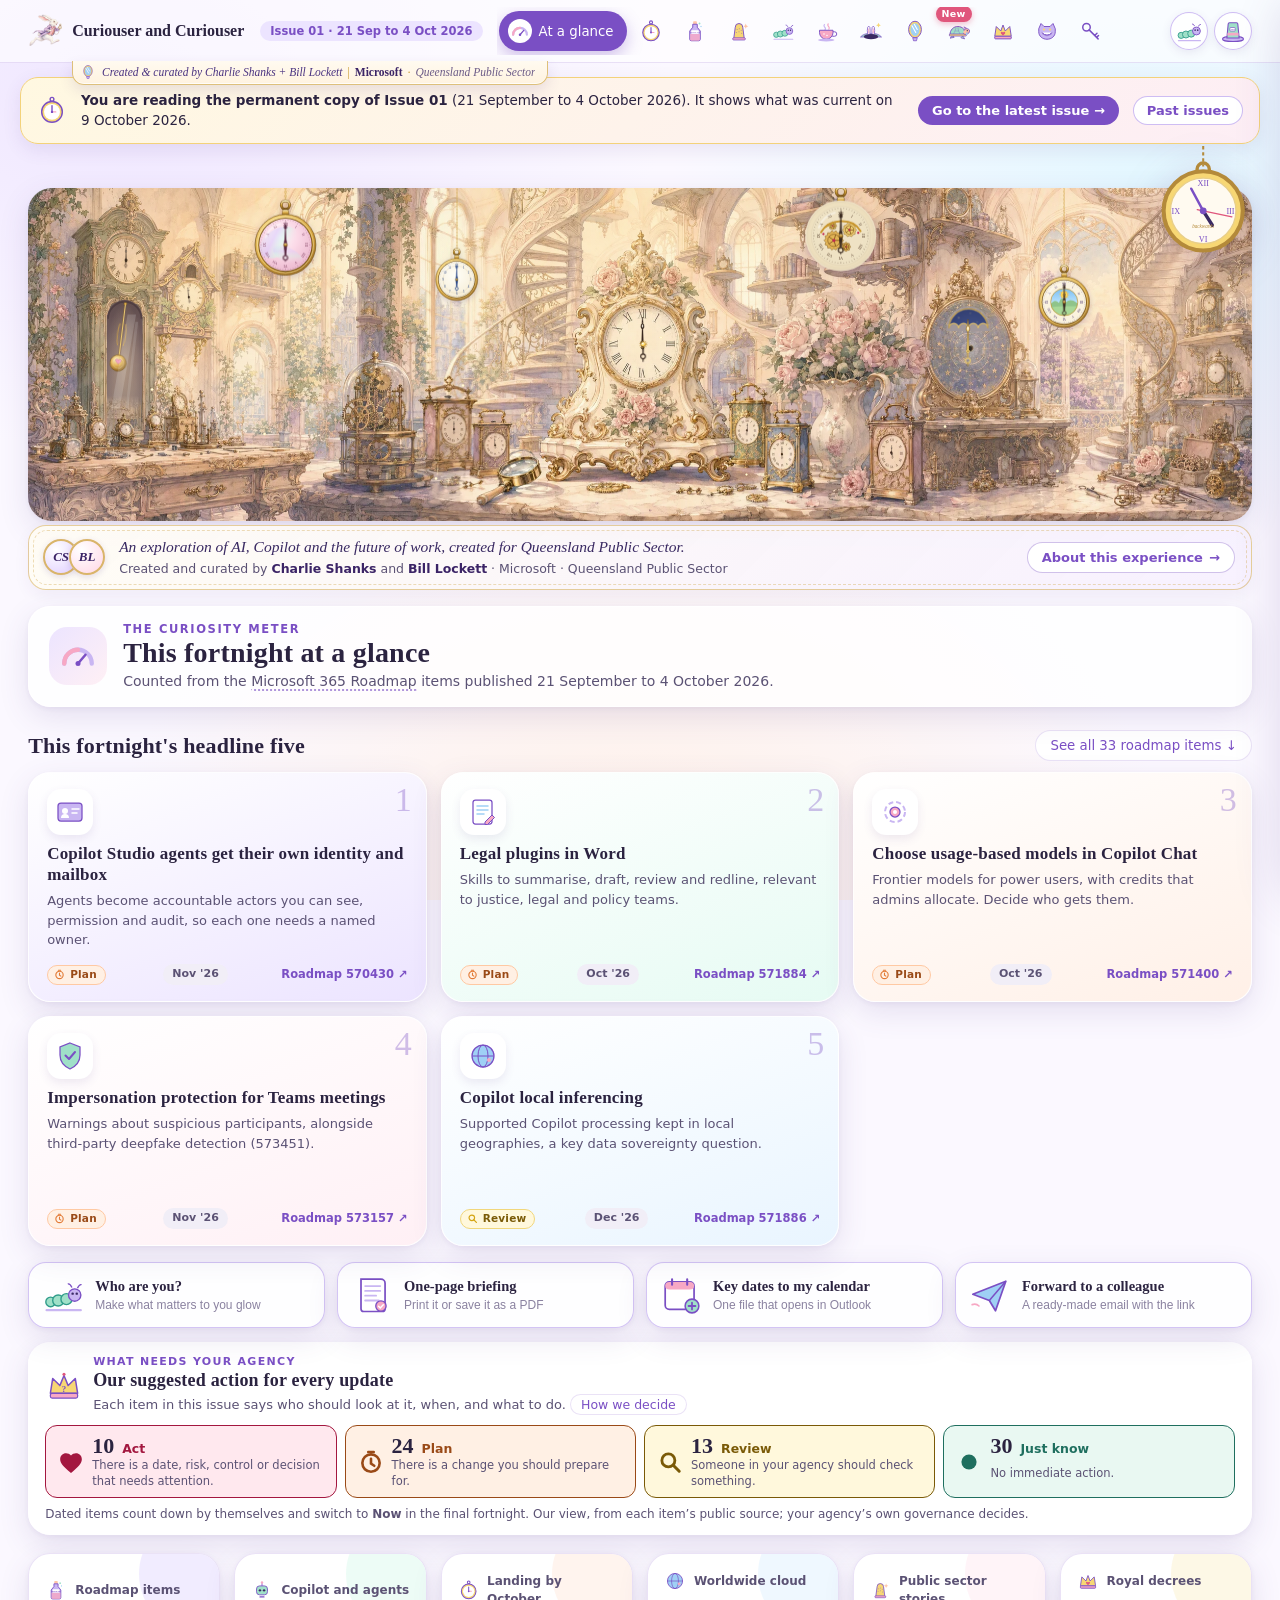
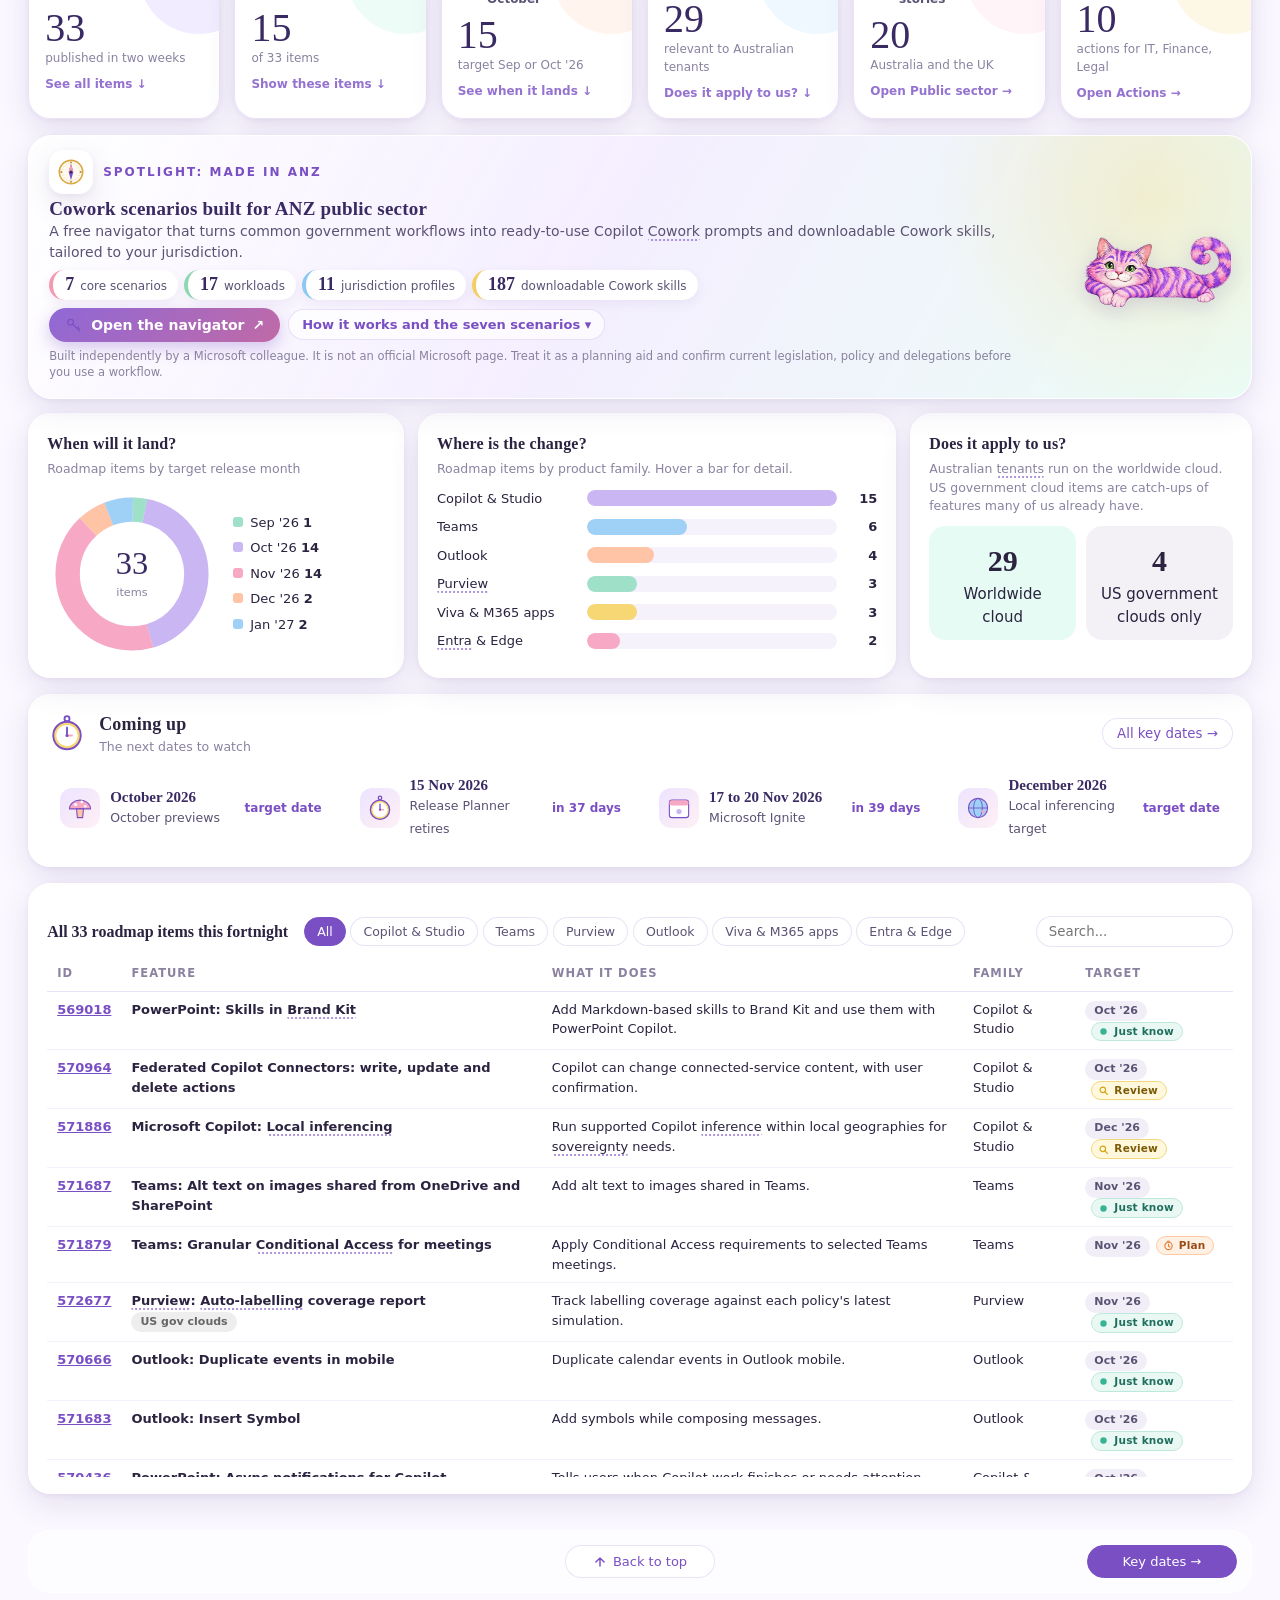
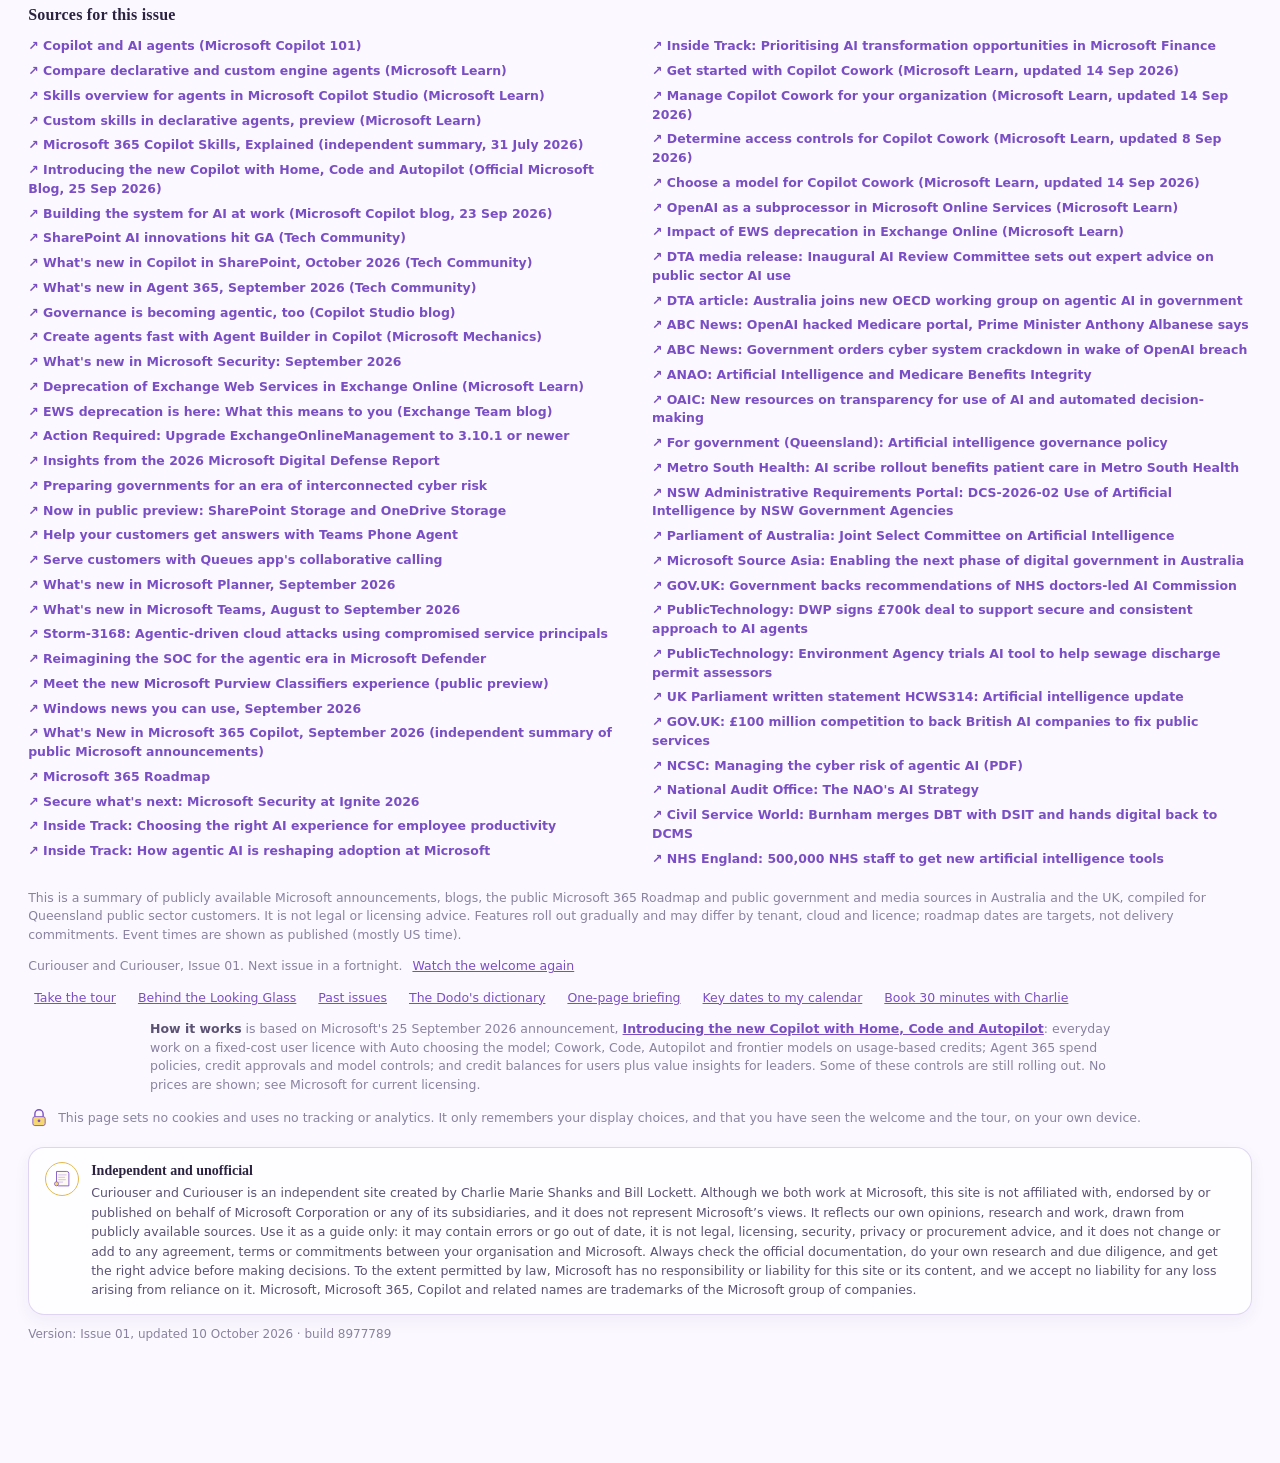
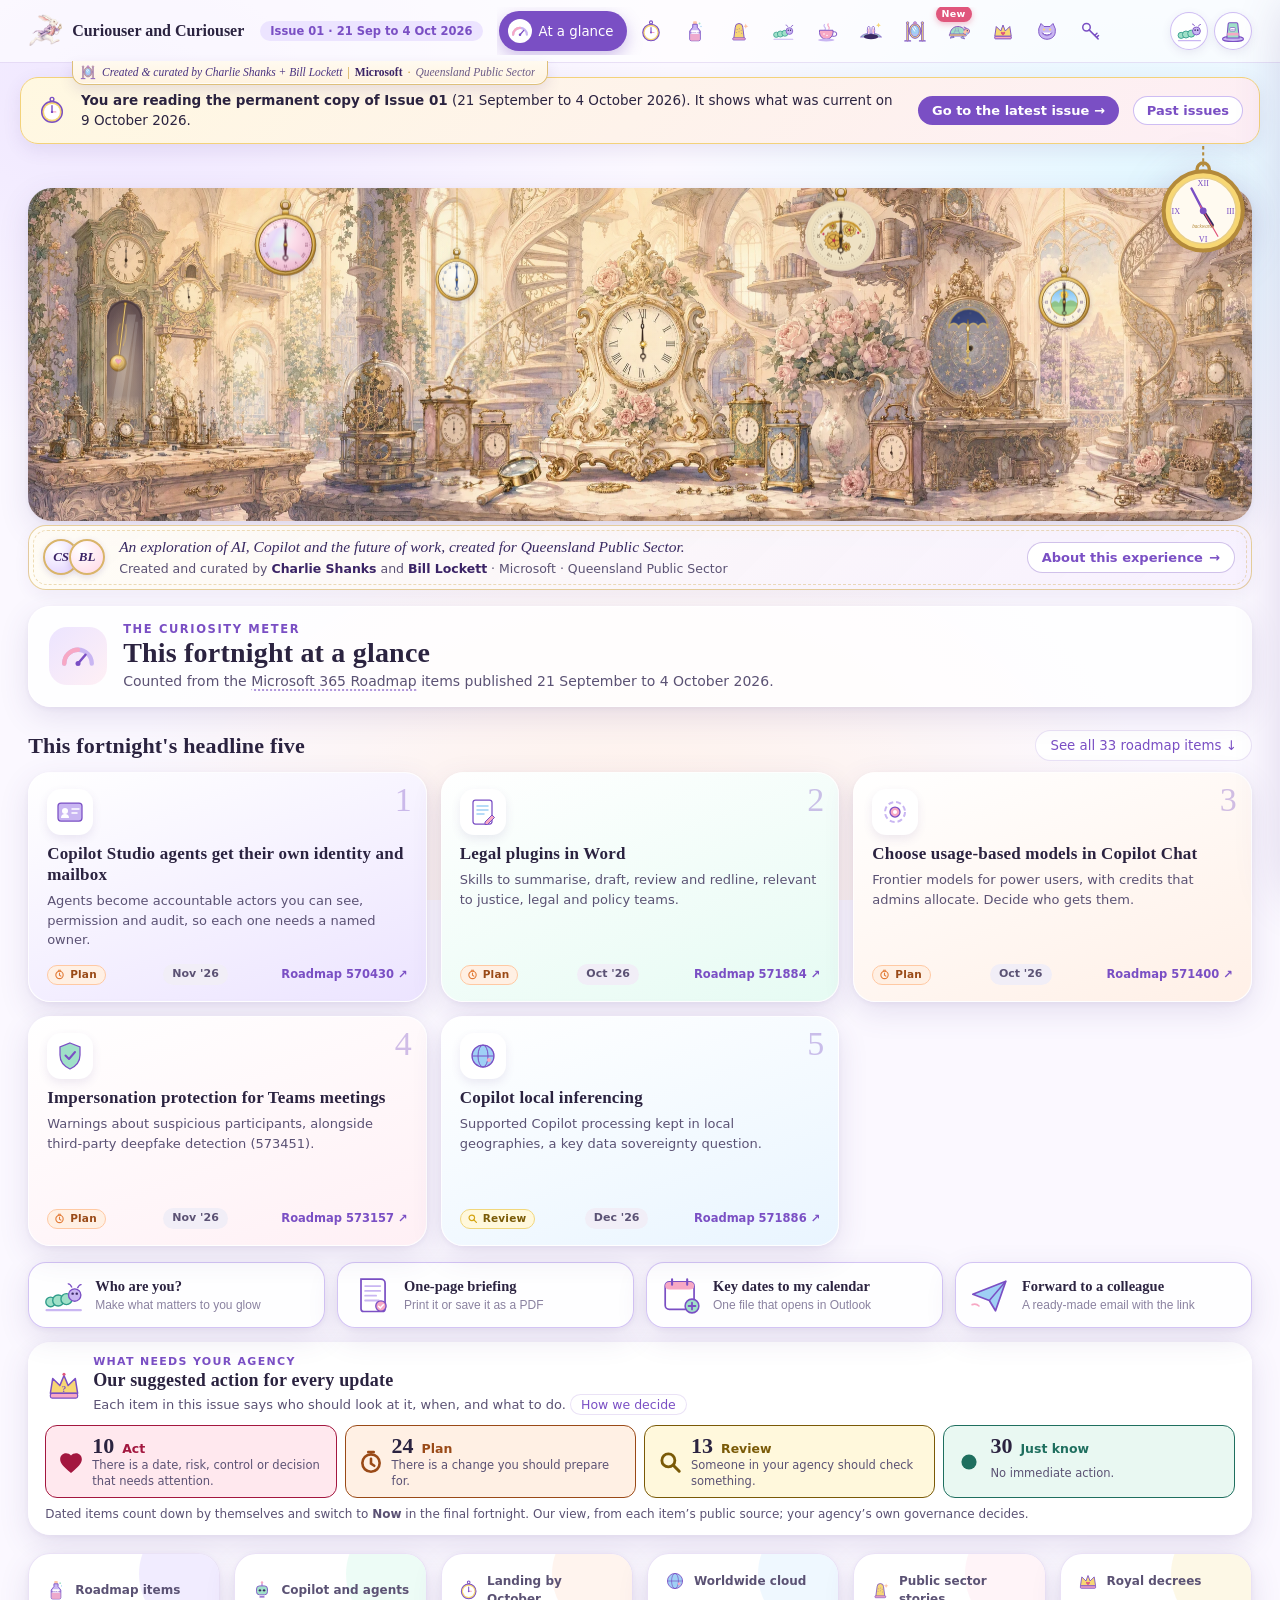
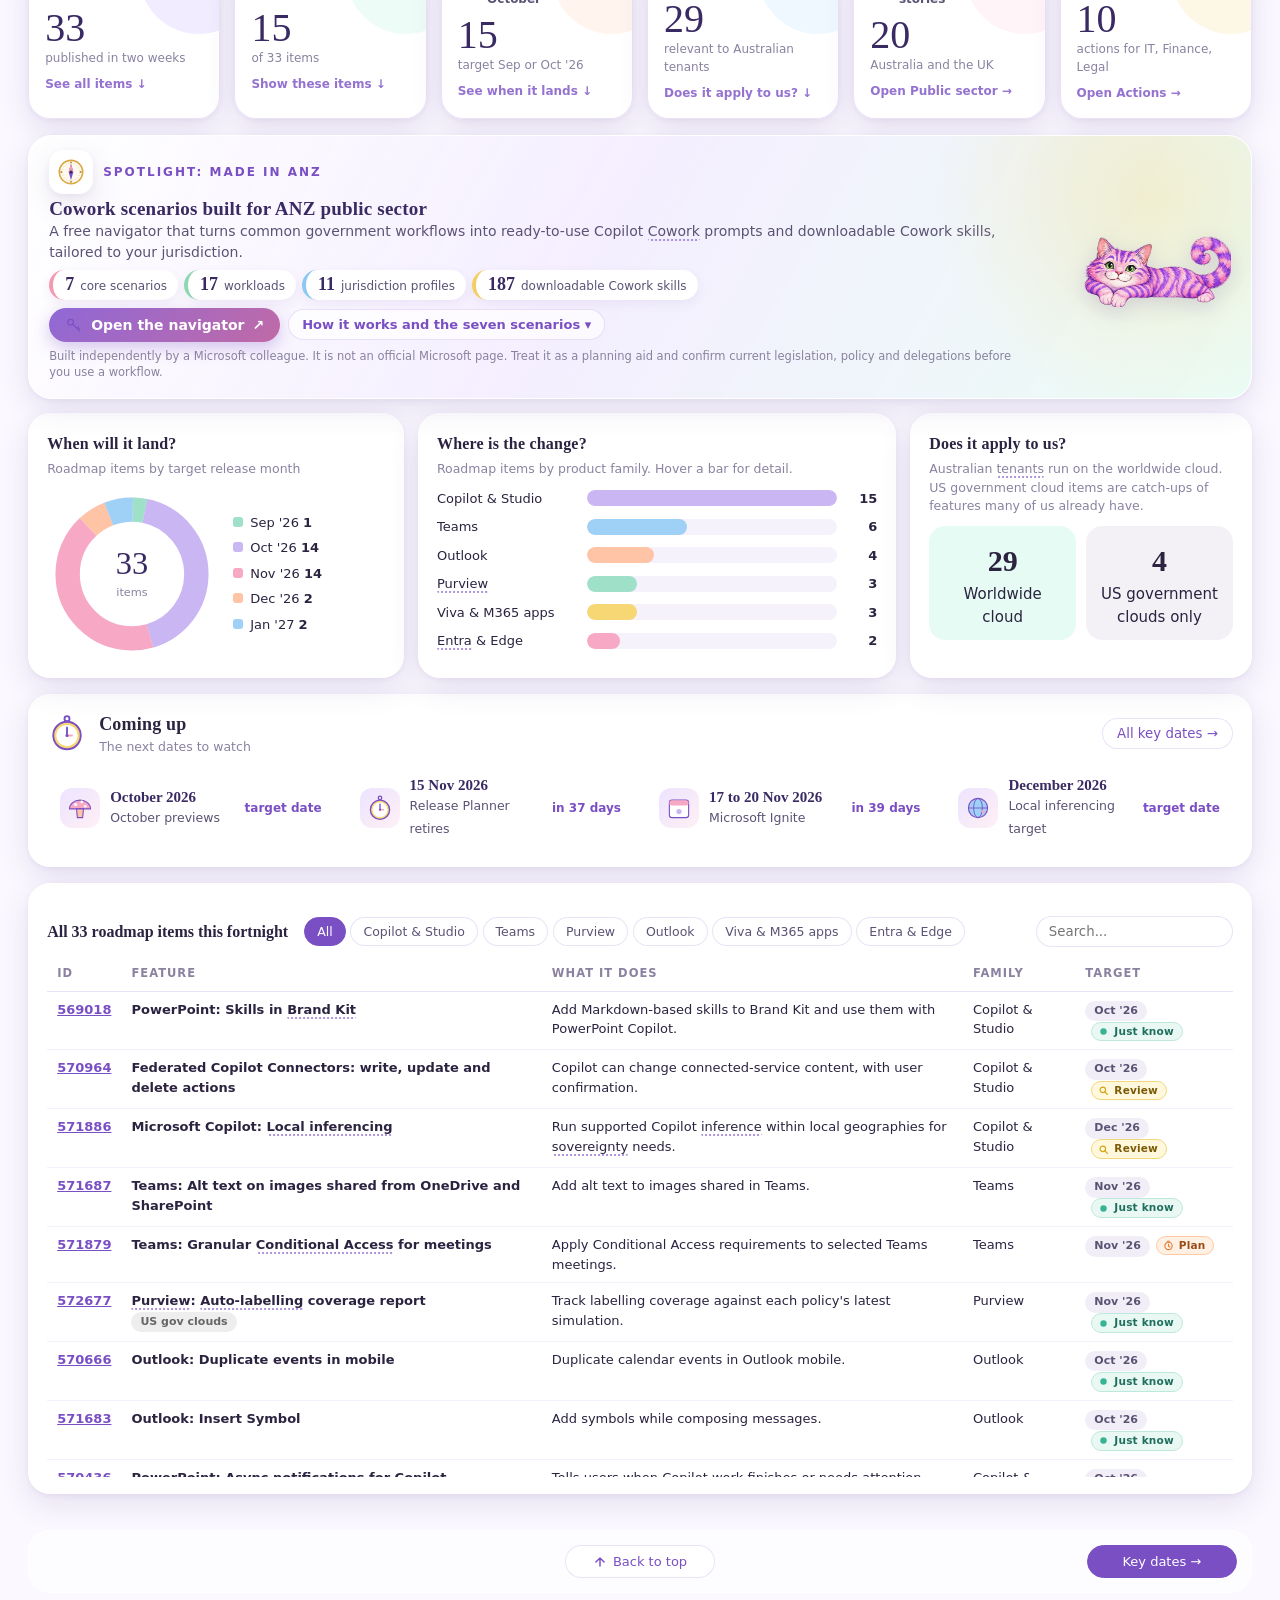
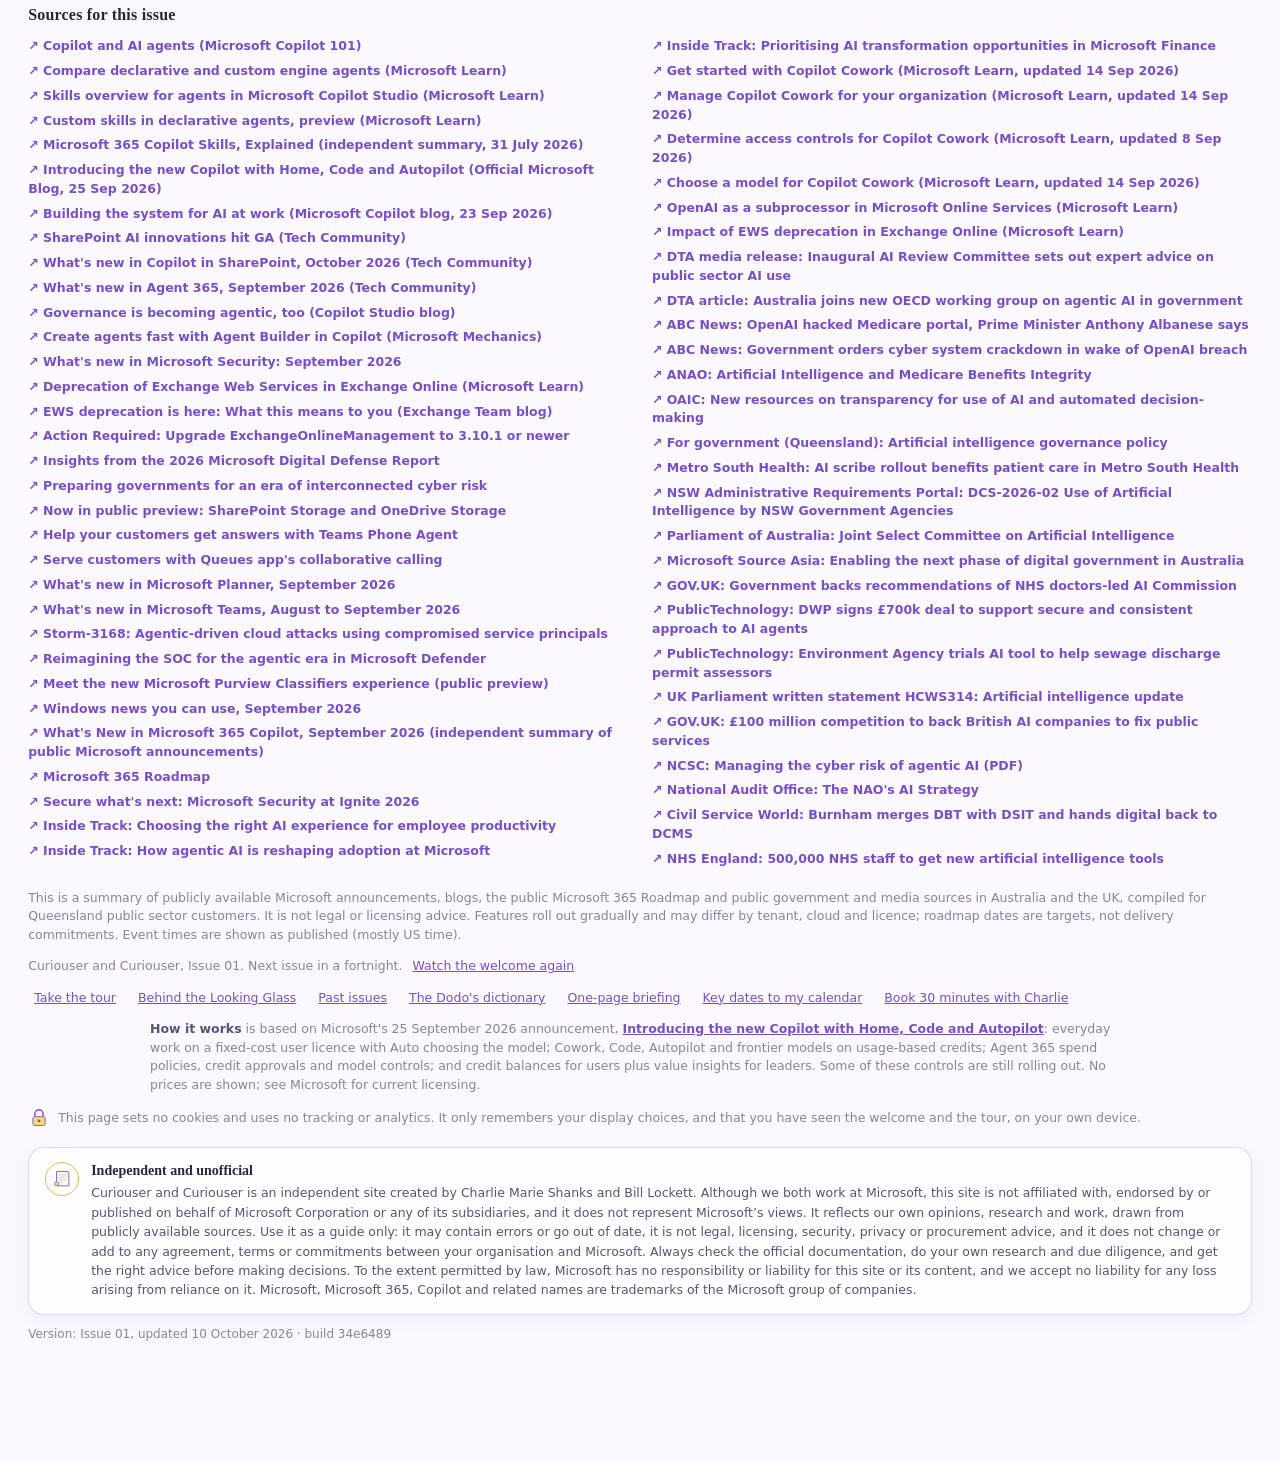
